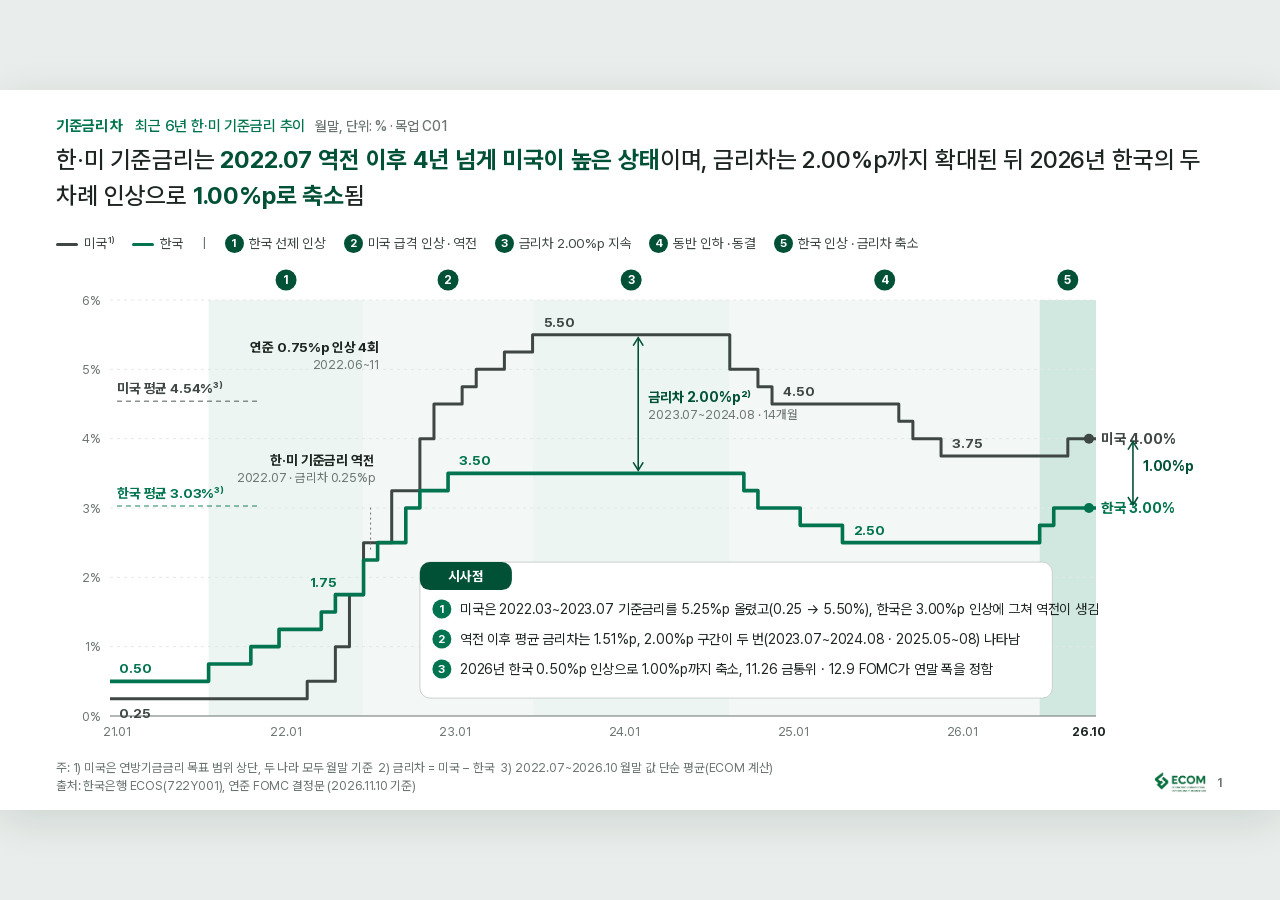
==== gallery/mockups.html @ bc421842 "feat: 목업 4판 264종 · 새 부품 14종 + 계열 부품 · 글 짜임 → 계열 표 - 새 부품 14종(l_*.js): 지도(Natural Earth 공개 자료 l_geo) " ====
<!doctype html>
<html lang="ko">
<head>
<meta charset="utf-8">
<meta name="viewport" content="width=device-width, initial-scale=1">
<title>ECOM 목업 264종 (4판)</title>
<style>
@font-face{font-family:'Pretendard';font-weight:100 900;font-display:block;src:url([data-uri]) format('woff2')}
/* ECOM 발표 엔진 3판 — 꼬리표 · 헤드메시지 2줄 · 꽉 찬 본문 · 왼쪽 아래 각주 · 오른쪽 아래 로고
   색 = ECOM CI(Kick-off 부록 18쪽) 초록 #00744F · 짙은 초록 #005136 + 회색 단계. 장 크기 1280×720 고정, 창에 맞춰 늘림 */
:root{
  color-scheme:light;
  --g:#00744F; --gdk:#005136; --g65:#4D9E83; --g40:#99C7B9; --g18:#D1E8E0; --g08:#ECF5F1; --gon:#8FD9B6;
  --cmp:#3E4743; --gray:#C9D1CD; --light:#E1E6E3; --grid:#E3E8E5; --axis:#9AA3A0; --mute:#6B7570; --ink:#1D2521; --sub:#3E4743;
  --paper:#F5F7F6; --well:#EEF3F0; --line:#DDE3E0; --warn:#B4461E;
  --font:'Pretendard','Noto Sans KR','Malgun Gothic','Apple SD Gothic Neo',system-ui,sans-serif;
}
*{box-sizing:border-box}
html,body{margin:0;height:100%;background:#E9EDEB;font-family:var(--font);color:var(--ink);-webkit-font-smoothing:antialiased;word-break:keep-all;overflow-wrap:anywhere}
body{overflow:hidden}
#stage{position:fixed;inset:0;display:flex;align-items:center;justify-content:center;outline:none}
#deck{position:relative;width:1280px;height:720px;transform-origin:50% 50%;flex:0 0 auto;overflow:hidden;background:#fff;box-shadow:0 10px 40px rgba(0,40,25,.12)}
.sl{position:absolute;left:0;top:0;width:1280px;height:720px;background:#fff;color:var(--ink);font-family:var(--font);overflow:hidden;line-height:1.4;letter-spacing:-.01em;display:none}
.sl.on{display:block}
.sl svg text{font-family:var(--font)}
.sl svg{overflow:visible}
/* 머리 */
.sl .tag{position:absolute;left:56px;top:26px;right:330px;font-size:15px;font-weight:700;color:var(--g);white-space:nowrap;overflow:hidden;text-overflow:ellipsis}
.sl .tag span{font-weight:500;margin-left:12px}
.sl .tag em{font-style:normal;font-weight:500;color:var(--mute);margin-left:10px;font-size:14px}
.sl .hm{position:absolute;left:56px;right:70px;top:52px;font-size:24px;line-height:1.48;font-weight:500;color:var(--ink)}
.sl .hm b{font-weight:700;color:var(--gdk)}
.sl .bd{position:absolute;left:56px;right:56px;top:144px;bottom:64px}
.sl .bd>svg.cv{position:absolute;left:0;top:0}
/* 하단 */
.sl .fn{position:absolute;left:56px;bottom:14px;font-size:12.5px;line-height:1.5;color:var(--mute);max-width:980px}
.sl .lg{position:absolute;right:56px;bottom:16px;display:flex;align-items:center;gap:10px;font-size:13px;color:var(--mute);font-weight:600;font-variant-numeric:tabular-nums}
.sl .lg img{height:22px;display:block}
.sl .lk{position:absolute;right:56px;top:22px;display:flex;gap:6px;z-index:3}
.sl .lk a,.sl .back{font-size:13px;font-weight:700;border:1px solid #C9D2CD;border-radius:999px;padding:3px 12px;color:var(--sub);background:#fff;text-decoration:none;cursor:pointer;white-space:nowrap}
.sl .lk a:hover,.sl .back:hover{border-color:var(--g);color:var(--gdk)}
.sl .back{position:absolute;right:0;bottom:0;z-index:3}
/* 범례 · 공통 글 */
.leg{display:flex;flex-wrap:wrap;gap:4px 18px;font-size:13.5px;color:var(--sub);align-items:center}
.leg .ln{display:inline-block;width:22px;height:3px;border-radius:2px;vertical-align:middle;margin-right:6px}
.leg .bx{display:inline-block;width:13px;height:11px;border-radius:2px;vertical-align:middle;margin-right:6px}
.ph{display:inline-flex;align-items:center;gap:5px;white-space:nowrap}
.ph i{font-style:normal;width:19px;height:19px;border-radius:50%;background:var(--gdk);color:#fff;font-size:11.5px;font-weight:700;display:inline-flex;align-items:center;justify-content:center}
.num{font-variant-numeric:tabular-nums}
/* 카드 · 칸 */
.card{position:absolute;border:1px solid var(--line);border-radius:14px;background:#fff}
.card.now{border:2px solid var(--g);background:var(--g08)}
.chip2{display:inline-block;font-size:13.5px;font-weight:700;border-radius:999px;padding:3px 11px;background:#EEF0F1;color:var(--sub);white-space:nowrap}
.chip2.up{background:var(--g08);color:var(--gdk)}
.chip2.dn{background:#F6EDE8;color:var(--warn)}
.chip2.dk{background:var(--cmp);color:#fff}
.chip2.g{background:var(--g);color:#fff}
.mt{font-size:12.5px;font-weight:700;background:var(--ink);color:#fff;border-radius:999px;padding:2px 10px;white-space:nowrap}
/* 국면 카드(timeline) */
.pc{position:absolute;border:1px solid var(--line);border-radius:12px;background:#fff;padding:13px 14px 12px;display:flex;flex-direction:column;gap:7px}
.pc.now{border:2px solid var(--g);background:var(--g08)}
.pc .h{display:flex;gap:8px;align-items:flex-start;font-size:15.5px;font-weight:700;line-height:1.35;min-height:42px}
.pc .h i{flex:0 0 auto;font-style:normal;width:22px;height:22px;border-radius:50%;background:var(--gdk);color:#fff;font-size:12px;display:inline-flex;align-items:center;justify-content:center;margin-top:1px}
.pc .d{font-size:13px;color:var(--mute);font-variant-numeric:tabular-nums}
.pc .d b{color:var(--ink)}
.pc .rt{font-size:14px;line-height:1.6;font-variant-numeric:tabular-nums}
.pc .rt span{display:inline-block;width:32px;color:var(--mute);font-size:13px}
.pc .bg{font-size:13px;line-height:1.5;color:var(--sub);margin-top:auto;border-top:1px solid var(--grid);padding-top:7px}
.pc .nb{position:absolute;right:12px;top:-12px;background:var(--g);color:#fff;font-size:12px;font-weight:700;border-radius:999px;padding:2px 10px}
/* 4분면(quadrant) */
.qc{position:absolute;border:1px solid var(--line);border-radius:14px;background:#fff;padding:20px 26px;display:flex;flex-direction:column;gap:6px}
.qc.tl{align-items:flex-start;justify-content:flex-start}
.qc.tr{align-items:flex-end;justify-content:flex-start;text-align:right}
.qc.bl{align-items:flex-start;justify-content:flex-end}
.qc.br{align-items:flex-end;justify-content:flex-end;text-align:right}
.qc .vr{display:flex;align-items:center;gap:12px}
.qc.tr .vr,.qc.br .vr{flex-direction:row-reverse}
.qc .v{font-size:54px;font-weight:700;letter-spacing:-.03em;line-height:1;font-variant-numeric:tabular-nums}
.qc .v small{font-size:22px;font-weight:600;margin-left:3px}
.qc .r{font-size:15px;color:var(--sub);font-variant-numeric:tabular-nums}
.qc .x{font-size:14px;font-weight:700;color:var(--mute)}
.qc.min{background:var(--g08);border:2px solid var(--g)}
.qc.min .v{color:var(--gdk)}
.qc.spot{border:2.5px solid var(--gdk)}
.qax{position:absolute;font-size:15px;font-weight:700;color:var(--sub);line-height:1.35}
.qax small{display:block;font-size:13px;font-weight:500;color:var(--mute)}
/* 말풍선 */
.hov{position:absolute;border-radius:12px;background:var(--gdk);color:#fff;display:flex;flex-direction:column;justify-content:center;padding:0 22px;box-shadow:0 8px 20px rgba(0,81,54,.18);z-index:2}
.hov b{font-size:20px;font-weight:700;letter-spacing:-.01em}
.hov span{font-size:13.5px;color:rgba(255,255,255,.86)}
.hov.bob{animation:ecbob 2.8s ease-in-out infinite}
@keyframes ecbob{0%,100%{transform:translateY(0)}50%{transform:translateY(-5px)}}
/* 식(term) */
.eq{position:absolute;left:0;top:0;display:flex;align-items:center;gap:8px;font-size:18px;font-weight:700;white-space:nowrap}
.eq .tok{border-radius:8px;padding:6px 12px;background:var(--paper);color:var(--ink)}
.eq .tok.g{background:var(--g08);color:var(--gdk)}
.eq .tok.r{background:var(--g);color:#fff}
.eq .op{color:var(--mute);font-weight:600}
/* 표 */
.t3{width:100%;border-collapse:collapse;font-size:15px;line-height:1.45;font-variant-numeric:tabular-nums}
.t3 th{background:var(--well);color:var(--sub);font-size:14px;font-weight:700;padding:9px 12px;text-align:right;border-bottom:1px solid #C9D2CD;white-space:nowrap}
.t3 th:first-child,.t3 td:first-child{text-align:left}
.t3 td{padding:11px 12px;border-bottom:1px solid var(--line);text-align:right;vertical-align:middle}
.t3 tr.hi td{background:var(--g08)}
.t3 td.hc,.t3 th.hc{background:rgba(0,116,79,.07)}
.t3 td.k{font-weight:700;color:var(--gdk)}
.t3 td .chip2{margin-left:6px}
.t3 .tx{text-align:left;font-size:13.5px;color:var(--sub)}
/* 큰 숫자 띠(kpi) */
.kb{position:absolute;left:0;right:0;top:0;display:grid;gap:14px}
.kb .kc{border-top:3px solid var(--g40);padding:10px 2px 0}
.kb .kc.hero{border-top-color:var(--g)}
.kb .l{font-size:15px;font-weight:700;color:var(--sub)}
.kb .l span{font-weight:500;color:var(--mute);font-size:13.5px;margin-left:6px}
.kb .v{font-size:44px;font-weight:700;letter-spacing:-.03em;line-height:1.12;margin-top:4px;font-variant-numeric:tabular-nums;white-space:nowrap}
.kb .kc.hero .v{color:var(--gdk)}
.kb .v small{font-size:20px;font-weight:600;margin-left:3px;color:var(--sub)}
.kb .c{margin-top:6px;display:flex;gap:8px;align-items:center;font-size:13px;color:var(--mute);flex-wrap:wrap}
/* 표지 */
.sl.cv-a{background:#fff}
.sl.cv-a .lgc{position:absolute;left:72px;top:56px;height:42px}
.sl.cv-a .no{position:absolute;right:72px;top:66px;font-size:16px;font-weight:600;color:var(--sub);letter-spacing:.04em;font-variant-numeric:tabular-nums}
.sl.cv-a .kick{position:absolute;left:74px;top:150px;font-size:17px;font-weight:600;letter-spacing:.14em;color:var(--g)}
.sl.cv-a .ttl{position:absolute;left:70px;top:180px;right:72px;font-size:84px;font-weight:600;letter-spacing:-.04em;line-height:1.1}
.sl.cv-a .sub{position:absolute;left:74px;top:290px;right:72px;font-size:24px;color:var(--sub)}
.sl.cv-a .cpy,.sl.cv-b .cpy,.sl.cv-d .cpy,.sl.cv-e .cpy{position:absolute;left:72px;bottom:26px;font-size:12.5px;color:var(--mute)}
.sl.cv-b{background:#fff}
.sl.cv-b .tiles{position:absolute;right:64px;top:64px;width:600px;height:420px;display:grid;grid-template-columns:repeat(5,1fr);grid-template-rows:repeat(4,1fr);gap:12px}
.sl.cv-b .tiles i{font-style:normal;border-radius:6px;display:flex;align-items:center;justify-content:center;font-size:40px;font-weight:600;color:var(--g)}
.sl.cv-b .tiles i.l{background:var(--g18)}
.sl.cv-b .tiles i.o{border:2px solid var(--g40)}
.sl.cv-b .tiles i.d{background:var(--cmp);color:#fff}
.sl.cv-b .tiles i.k{background:var(--gdk);grid-column:span 2;grid-row:span 2}
.sl.cv-b .tiles i.k img{height:70px}
.sl.cv-b .tt{position:absolute;left:72px;bottom:150px;font-size:56px;font-weight:600;letter-spacing:-.035em;max-width:560px;line-height:1.15}
.sl.cv-b .st{position:absolute;left:74px;bottom:104px;font-size:22px;color:var(--sub);max-width:560px}
.sl.cv-b .dt{position:absolute;left:74px;bottom:62px;font-size:17px;color:var(--mute)}
.sl.cv-c{background:var(--gdk);color:#fff}
.sl.cv-c .arc{position:absolute;right:-180px;top:-120px;width:760px;height:760px;border-radius:50%;border:90px solid rgba(255,255,255,.045)}
.sl.cv-c .lgw{position:absolute;left:72px;top:60px;height:44px}
.sl.cv-c .kick{position:absolute;left:72px;top:250px;font-size:18px;font-weight:600;letter-spacing:.16em;color:var(--gon)}
.sl.cv-c .ttl{position:absolute;left:72px;top:288px;right:72px;font-size:76px;font-weight:600;letter-spacing:-.035em;line-height:1.14}
.sl.cv-c .ttl b{font-weight:600;color:var(--gon)}
.sl.cv-c .sub{position:absolute;left:72px;top:482px;right:72px;font-size:25px;color:rgba(255,255,255,.82)}
.sl.cv-c .dt{position:absolute;left:72px;top:540px;font-size:18px;color:rgba(255,255,255,.75)}
.sl.cv-c .cpy{position:absolute;left:72px;bottom:34px;font-size:13px;color:rgba(255,255,255,.7)}
.sl.cv-d{background:var(--paper)}
.sl.cv-d .lgc{position:absolute;left:72px;top:56px;height:40px}
.sl.cv-d .no{position:absolute;right:72px;top:64px;font-size:16px;font-weight:600;color:var(--sub)}
.sl.cv-d .big{position:absolute;left:58px;top:118px;font-size:270px;font-weight:700;letter-spacing:-.06em;color:var(--g);line-height:1;font-variant-numeric:tabular-nums;white-space:nowrap}
.sl.cv-d .big small{font-size:110px;margin-left:10px;letter-spacing:-.02em}
.sl.cv-d .ttl{position:absolute;left:72px;top:470px;right:72px;font-size:54px;font-weight:600;letter-spacing:-.03em}
.sl.cv-d .sub{position:absolute;left:74px;top:548px;right:72px;font-size:22px;color:var(--sub)}
.sl.cv-e{background:#fff}
.sl.cv-e .lgc{position:absolute;left:72px;top:60px;height:44px}
.sl.cv-e .kick{position:absolute;left:72px;top:250px;font-size:18px;font-weight:600;letter-spacing:.16em;color:var(--g)}
.sl.cv-e .ttl{position:absolute;left:72px;top:288px;right:72px;font-size:76px;font-weight:600;letter-spacing:-.035em;line-height:1.14}
.sl.cv-e .ttl b{font-weight:600;color:var(--g)}
.sl.cv-e .sub{position:absolute;left:72px;top:482px;right:72px;font-size:25px;color:var(--sub)}
.sl.cv-e .dt{position:absolute;left:72px;top:540px;font-size:18px;color:var(--mute)}
.sl.cv-e .bar{position:absolute;left:0;right:0;bottom:0;height:14px;background:var(--gdk)}
/* 간지 */
.sl.pt{background:var(--gdk);color:#fff}
.sl.pt .no{position:absolute;left:72px;top:250px;font-size:20px;font-weight:600;letter-spacing:.16em;color:var(--gon)}
.sl.pt .nm{position:absolute;left:72px;top:286px;right:72px;font-size:92px;font-weight:600;letter-spacing:-.04em;line-height:1.08}
.sl.pt .ds{position:absolute;left:72px;top:420px;right:72px;font-size:24px;color:rgba(255,255,255,.78);line-height:1.5}
.sl.pt .lgw{position:absolute;right:56px;bottom:22px;height:24px}
.sl.pt .pg{position:absolute;left:72px;right:72px;bottom:90px;display:flex;gap:14px;font-size:15px;color:rgba(255,255,255,.5);font-weight:600}
.sl.pt .pg div{flex:1;border-top:3px solid rgba(255,255,255,.2);padding-top:10px}
.sl.pt .pg div.on{border-color:var(--gon);color:#fff}
/* 장 넘김 */
.wipe3{position:absolute;inset:0;background:var(--gdk);transform:scaleX(0);transform-origin:0 50%;z-index:20;pointer-events:none}
.lwipe3{position:absolute;top:0;bottom:0;width:4px;background:var(--g);z-index:20;pointer-events:none;box-shadow:0 0 0 6px rgba(0,116,79,.12)}
.fly3{position:absolute;z-index:21;font-weight:700;white-space:nowrap;pointer-events:none;font-family:var(--font);letter-spacing:-.02em}
/* 개요 · 발표자 · 알림 */
#ov{position:fixed;inset:0;background:rgba(233,237,235,.97);z-index:50;overflow:auto;display:none;padding:28px}
#ov.on{display:grid;grid-template-columns:repeat(auto-fill,minmax(240px,1fr));gap:16px;align-content:start}
#ov .it{cursor:pointer;font-size:13px;color:var(--sub);font-weight:600}
#ov .th{position:relative;width:100%;aspect-ratio:16/9;overflow:hidden;border-radius:6px;background:#fff;border:1px solid var(--line)}
#ov .th .sl{display:block;transform-origin:0 0}
#ov .it.cur .th{outline:3px solid var(--g)}
#toast{position:fixed;left:50%;bottom:24px;transform:translateX(-50%);background:var(--ink);color:#fff;font-size:14px;padding:8px 16px;border-radius:999px;opacity:0;transition:opacity .2s;z-index:60;pointer-events:none}
#toast.on{opacity:.92}
body.pres{overflow:auto;background:#1D2521;color:#fff}
#pres{display:none;padding:18px;gap:18px;grid-template-columns:minmax(0,1.6fr) minmax(0,1fr);min-height:100vh}
body.pres #pres{display:grid}
body.pres #stage{display:none}
#pres .box{position:relative;width:100%;aspect-ratio:16/9;overflow:hidden;background:#fff;border-radius:6px}
#pres .box .sl{display:block;transform-origin:0 0}
#pres .meta{font-size:15px;color:#C9D1CD;display:flex;gap:16px;align-items:center;margin:10px 0}
#pres .meta b{color:#fff;font-size:28px;font-variant-numeric:tabular-nums}
#pres .note{font-size:20px;line-height:1.6;white-space:pre-wrap;color:#fff}
#pres button{font:inherit;font-size:15px;font-weight:700;background:#fff;color:var(--ink);border:0;border-radius:8px;padding:8px 16px;cursor:pointer}
#ecom-check{display:none}
@media print{body{overflow:visible;background:#fff}#stage{position:static;display:block}#deck{transform:none!important;box-shadow:none;width:1280px;height:auto;overflow:visible}.sl{display:block;position:relative;page-break-after:always}}
@media (prefers-reduced-motion:reduce){.hov.bob{animation:none}}

</style>
</head>
<body>
<script type="application/json" id="deck-data">{"schema": 3, "meta": {"session": "MOCK4", "title": "ECOM 목업 264", "date": "2026.11.13", "cover": "A", "combo": "A"}, "facts": {"ca_2026_09": {"series": "ecos:301Y013:000000:M", "period": "2026.09", "value": 614.575, "unit": "억 달러", "source": "한국은행 ECOS 301Y013"}, "serv_2026_09": {"series": "ecos:301Y013:200000:M", "period": "2026.09", "value": -33.545, "unit": "억 달러", "source": "한국은행 ECOS 301Y013"}, "serv_2026_05": {"series": "ecos:301Y013:200000:M", "period": "2026.05", "value": -10.934, "unit": "억 달러", "source": "한국은행 ECOS 301Y013"}, "goods_2026_09": {"series": "ecos:301Y013:100000:M", "period": "2026.09", "value": 627.5, "unit": "억 달러", "source": "한국은행 ECOS 301Y013"}, "fx_2026_06": {"series": "fred:DEXKOUS:M:avg", "period": "2026.06", "value": 1529.4619, "unit": "원", "source": "연준 세인트루이스 FRED DEXKOUS"}, "fx_2026_10": {"series": "fred:DEXKOUS:M:avg", "period": "2026.10", "value": 1337.3605, "unit": "원", "source": "연준 세인트루이스 FRED DEXKOUS"}, "goods_2025_09": {"series": "ecos:301Y013:100000:M", "period": "2025.09", "value": 154.268, "unit": "억 달러", "source": "한국은행 ECOS 301Y013"}, "fx_2025_10": {"series": "fred:DEXKOUS:M:avg", "period": "2025.10", "value": 1423.0795, "unit": "원", "source": "연준 세인트루이스 FRED DEXKOUS"}, "payems_2026_03": {"series": "fred:PAYEMS:M:diff", "period": "2026.03", "value": 214.0, "unit": "천 명", "source": "연준 세인트루이스 FRED PAYEMS"}, "payems_2026_10": {"series": "fred:PAYEMS:M:diff", "period": "2026.10", "value": 165.0, "unit": "천 명", "source": "연준 세인트루이스 FRED PAYEMS"}, "indpro_2026_09": {"series": "fred:INDPRO:M", "period": "2026.09", "value": 103.9506, "unit": "지수", "source": "연준 세인트루이스 FRED INDPRO"}, "ca_2026_01": {"series": "ecos:301Y013:000000:M", "period": "2026.01", "value": 132.591, "unit": "억 달러", "source": "한국은행 ECOS 301Y013"}, "sinc_2026_01": {"series": "ecos:301Y013:400000:M", "period": "2026.01", "value": -8.276, "unit": "억 달러", "source": "한국은행 ECOS 301Y013"}, "sinc_2026_09": {"series": "ecos:301Y013:400000:M", "period": "2026.09", "value": -5.853, "unit": "억 달러", "source": "한국은행 ECOS 301Y013"}, "krrate_2026_10": {"series": "ecos:722Y001:0101000:M", "period": "2026.10", "value": 3.0, "unit": "%", "source": "한국은행 ECOS 722Y001"}, "fedfunds_2026_10": {"series": "fred:FEDFUNDS:M", "period": "2026.10", "value": 3.88, "unit": "%", "source": "연준 세인트루이스 FRED FEDFUNDS"}, "ca_2025_09": {"series": "ecos:301Y013:000000:M", "period": "2025.09", "value": 142.203, "unit": "억 달러", "source": "한국은행 ECOS 301Y013"}, "sinc_2026_03": {"series": "ecos:301Y013:400000:M", "period": "2026.03", "value": -0.343, "unit": "억 달러", "source": "한국은행 ECOS 301Y013"}, "fedfunds_2025_11": {"series": "fred:FEDFUNDS:M", "period": "2025.11", "value": 3.88, "unit": "%", "source": "연준 세인트루이스 FRED FEDFUNDS"}, "goods_blk3_2026_3": {"series": "ecos:301Y013:100000:M", "period": "2026.07~2026.09", "value": 1499.922, "unit": "억 달러", "source": "한국은행 ECOS 301Y013 · 합산"}, "goods_blk3_2025_4": {"series": "ecos:301Y013:100000:M", "period": "2025.10~2025.12", "value": 425.818, "unit": "억 달러", "source": "한국은행 ECOS 301Y013 · 합산"}, "goods_blk6_2021_1": {"series": "ecos:301Y013:100000:M", "period": "2021.01~2021.06", "value": 417.859, "unit": "억 달러", "source": "한국은행 ECOS 301Y013 · 합산"}, "ca_year_2022_None": {"series": "ecos:301Y013:000000:M", "period": "2022년", "value": 232.384, "unit": "억 달러", "source": "한국은행 ECOS 301Y013 · 합산"}, "ca_br_ytd_2023_9": {"series": "ecos:301Y013:000000:M", "period": "2023년 1~9월", "value": 84.237, "unit": "억 달러", "source": "한국은행 ECOS 301Y013 · 합산"}, "ca_br_ytd_2022_9": {"series": "ecos:301Y013:000000:M", "period": "2022년 1~9월", "value": 227.433, "unit": "억 달러", "source": "한국은행 ECOS 301Y013 · 합산"}, "ca_br_year_2023_None": {"series": "ecos:301Y013:000000:M", "period": "2023년", "value": 325.302, "unit": "억 달러", "source": "한국은행 ECOS 301Y013 · 합산"}, "ca_br_year_2022_None": {"series": "ecos:301Y013:000000:M", "period": "2022년", "value": 232.384, "unit": "억 달러", "source": "한국은행 ECOS 301Y013 · 합산"}, "uscpi_2026_09": {"series": "fred:CPIAUCSL:M:yoy", "period": "2026.09", "value": 3.7173, "unit": "%", "source": "연준 세인트루이스 FRED CPIAUCSL"}, "pinc_2026_09": {"series": "ecos:301Y013:300000:M", "period": "2026.09", "value": 26.473, "unit": "억 달러", "source": "한국은행 ECOS 301Y013"}, "payems_donut_1": {"series": "fred:PAYEMS:M:diff", "period": "", "value": 75.0, "unit": "천 명", "source": "연준 세인트루이스 FRED PAYEMS · 합산"}, "ca_donut_2": {"series": "ecos:301Y013:000000:M", "period": "", "value": 94.3, "unit": "억 달러", "source": "한국은행 ECOS 301Y013 · 합산"}, "krcpi_2026_10": {"series": "ecos:901Y009:0:M:yoy", "period": "2026.10", "value": 2.8189, "unit": "%", "source": "통계청 · ECOS 901Y009"}, "ca_drv_ytd_2026_9": {"series": "ecos:301Y013:000000:M", "period": "2026년 1~9월", "value": 3406.588, "unit": "억 달러", "source": "한국은행 ECOS 301Y013 · 합산"}, "goods_circ_ytd_2026": {"series": "ecos:301Y013:100000:M", "period": "2026.01~2026.09", "value": 3438.413, "unit": "억 달러", "source": "한국은행 ECOS 301Y013 · 합산"}, "ca_circ_ytd_2026": {"series": "ecos:301Y013:000000:M", "period": "2026.01~2026.09", "value": 3406.588, "unit": "억 달러", "source": "한국은행 ECOS 301Y013 · 합산"}, "ca_circ_year_2025": {"series": "ecos:301Y013:000000:M", "period": "2025", "value": 1230.538, "unit": "억 달러", "source": "한국은행 ECOS 301Y013 · 합산"}, "최고": "미국", "최저": ["2023.05", -1.73], "끝": 0.28, "국면": [["긴축", "2022.02", "2023.08"], ["완화", "2024.08", "2026.01"]], "위": 1, "전체": 109, "정점": ["2022.09", 5.640449848468254], "올해": [7.72, 3.62, 3.04, 2.77, 2.94, 3.14, 2.89, 2.79, 2.95, 2.99], "범위안": 9, "아래": 0, "첫해": ["1913", 12.0], "배수": 23.491666666666664, "기준": ["2026-10-10", "2026-11-10"], "속도": -0.16654999999999998, "예상소진": "2024.07", "실제바닥": "2025.10", "구리": 238.2, "철광석": 110.4, "밀": 149.4, "WTI 유가": 162.7, "최대증가": ["2021.02", 26.777599917381], "최저증가": ["2023.04", -4.657299961380734], "깊은낙폭": [["2002.10", -77.93238548355788], ["2009.03", -74.87154905697003], ["2022.12", -36.395278450363186]], "시차": 18, "상관": -0.4460887219381802, "M2정점": "2021.02", "물가정점": ["2022.06", 8.979361103105798], "교차": [["골든 크로스", "2023-08-24"], ["데드 크로스", "2023-12-27"], ["골든 크로스", "2024-04-01"], ["데드 크로스", "2024-09-09"], ["골든 크로스", "2026-03-09"]], "고점": ["2021.12", 15645.0], "저점": ["2022.12", 10466.0], "하락": -33.103227868328545, "상승": 143.32123065163387, "수입": 5.4, "지출": 7.4, "적자": 1.99, "2021": [2.33, 2.5, 2.81, 2.86, 2.99, 3.06, 3.14, 3.16, 3.17, 3.29, 3.39, 3.31], "2022": [3.31, 3.52, 4.22, 4.11, 4.44, 4.93, 4.56, 3.98, 3.7, 3.82, 3.68, 3.21], "2023": [3.34, 3.39, 3.42, 3.6, 3.55, 3.57, 3.6, 3.84, 3.84, 3.61, 3.32, 3.13], "2024": [3.08, 3.21, 3.43, 3.61, 3.6, 3.45, 3.48, 3.39, 3.21, 3.14, 3.05, 3.02], "2025": [3.08, 3.12, 3.1, 3.17, 3.15, 3.15, 3.12, 3.13, 3.17, 3.06, 3.05, 2.89], "2026": [2.81, 2.91, 3.64, 4.1, 4.48, 4.05, 3.93, 4.06, 4.35, 4.31, null, null], "범위12개월": [6.1675, 8.637599999999999], "기간": "2019~2026", "역전구간": [["2000.02", "2000.12", 11], ["2006.06", "2007.03", 10], ["2022.07", "2024.08", 26]], "최대역전": ["2023.07", -0.93], "역전달수": 92, "최장": ["2022.12", "2026.09"], "점": [["24.4Q", 2.4, 2.7, "성장 위 · 물가 위"], ["25.1Q", 0.1, 2.7, "성장 아래 · 물가 위"], ["25.2Q", 4.0, 2.5, "성장 위 · 물가 위"], ["25.3Q", 3.9, 2.9, "성장 위 · 물가 위"], ["25.4Q", 0.2, 2.7, "성장 아래 · 물가 위"], ["26.1Q", 2.5, 2.7, "성장 위 · 물가 위"], ["26.2Q", 2.2, 3.8, "성장 위 · 물가 위"], ["26.3Q", 3.4, 3.5, "성장 위 · 물가 위"]], "기울기": -0.013026197894581596, "한국": [72.4, 100.0, 0.0, 90.7, 84.7], "추세대비": -0.37609851957006724, "평균": 17.80252336448597, "표준편차": 9.401621729277345, "지금": [4.3, 4.38, 4.56, 4.73, 4.74, 4.81, 4.89, 4.98, 5.39, 5.35], "백분위": 95.6386292834891, "유가최고": ["2022.06", 114.8], "달러최고": ["2025.01", 128.8], "처음차": 6.4399999999999995, "끝차": 1.4000000000000004, "양수달수": 40, "A": [1, 1, 1, 1, 0], "B": [1, 0, 0, 0, 1], "rows": [{"name": "일본 LNG", "value": 136.2, "prev": 2}, {"name": "유럽 가스", "value": 131.7, "prev": 7}, {"name": "브렌트유", "value": 67.9, "prev": 8}, {"name": "밀", "value": 59.1, "prev": 9}, {"name": "WTI 원유", "value": 52.1, "prev": 5}, {"name": "구리", "value": 44.8, "prev": 1}, {"name": "미국 휘발유", "value": 37.6, "prev": 4}, {"name": "나스닥", "value": 19.6, "prev": 3}, {"name": "S&P 500", "value": 16.5, "prev": 6}, {"name": "생산자물가", "value": 12.8, "prev": 11}], "items": [{"name": "A사", "per": 28, "growth": 22}, {"name": "B사", "per": 17, "growth": 9}, {"name": "C사", "per": 35, "growth": 38}, {"name": "D사", "per": 12, "growth": 4}, {"name": "E사", "per": 22, "growth": 25}, {"name": "F사", "per": 46, "growth": 30}, {"name": "G사", "per": 15, "growth": 18}, {"name": "H사", "per": 30, "growth": 14}], "from": "2021-09", "to": "2026-09", "groups": [{"name": "소비자물가", "vals": [2.4, 3.0, 3.7]}, {"name": "근원 소비자물가", "vals": [3.3, 3.0, 2.6]}, {"name": "근원 PCE", "vals": [2.8, 2.8, 3.1]}, {"name": "생산자물가", "vals": [-2.4, 3.7, 12.8]}], "avg": 5.55, "cols": [[1, 10, 0], [5, 2, 8], [10, 1, 9]], "top3": 74.5, "asof": "2026-09", "per": 4, "verdict": ["상회", "부합", "상회", "하회"], "points": [{"label": "25.11", "value": 85.7}, {"label": "25.12", "value": -9.3}, {"label": "26.01", "value": 198.7}, {"label": "26.02", "value": -217.3}, {"label": "26.03", "value": 218.3}, {"label": "26.04", "value": 75.3}, {"label": "26.05", "value": -5.7}, {"label": "26.06", "value": -110.7}, {"label": "26.07", "value": -90.7}, {"label": "26.08", "value": 158.0}, {"label": "26.09", "value": -9.0}, {"label": "26.10", "value": 86.3}], "up": 6, "down": 6, "mean": 31.6, "cards": [{"name": "미국 소비자물가", "sub": "전년동월비", "value": 3.717, "dec": 2, "unit": "%", "delta": "1년 전보다 +0.78%p", "up": true, "trend": [2.426, 2.579, 2.72, 2.871, 2.991, 2.802, 2.382, 2.325, 2.377, 2.68, 2.743, 2.939, 3.023, 2.696, 2.653, 2.391, 2.434, 3.286, 3.779, 4.167, 3.463, 3.304, 3.353, 3.717], "from": "2024.09", "to": "2026.09"}, {"name": "한국 소비자물가", "sub": "전년동월비", "value": 2.819, "dec": 2, "unit": "%", "delta": "1년 전보다 +0.44%p", "up": true, "trend": [1.526, 1.934, 2.244, 2.021, 2.054, 2.079, 1.902, 2.17, 2.094, 1.667, 2.102, 2.38, 2.448, 2.315, 2.005, 1.999, 2.158, 2.569, 3.139, 3.164, 2.789, 3.091, 2.879, 2.819], "from": "2024.11", "to": "2026.10"}, {"name": "미국 실업률", "sub": "월간", "value": 4.1, "dec": 1, "unit": "%", "delta": "1년 전보다 −0.3%p", "up": false, "trend": [4.1, 4.2, 4.1, 4.0, 4.2, 4.2, 4.2, 4.3, 4.1, 4.3, 4.3, 4.4, 4.5, 4.4, 4.3, 4.4, 4.3, 4.3, 4.3, 4.2, 4.1, 4.1, 4.2, 4.1], "from": "2024.10", "to": "2026.10"}, {"name": "연방기금금리", "sub": "월평균", "value": 3.88, "dec": 2, "unit": "%", "delta": "1년 전보다 −0.21%p", "up": false, "trend": [4.64, 4.48, 4.33, 4.33, 4.33, 4.33, 4.33, 4.33, 4.33, 4.33, 4.22, 4.09, 3.88, 3.72, 3.64, 3.64, 3.64, 3.64, 3.63, 3.63, 3.63, 3.63, 3.75, 3.88], "from": "2024.11", "to": "2026.10"}, {"name": "미국 10년물 금리", "sub": "월평균", "value": 5.131, "dec": 2, "unit": "%", "delta": "1년 전보다 +1.07%p", "up": true, "trend": [4.356, 4.391, 4.629, 4.451, 4.28, 4.279, 4.424, 4.383, 4.392, 4.265, 4.12, 4.062, 4.094, 4.143, 4.213, 4.126, 4.246, 4.319, 4.484, 4.471, 4.599, 4.684, 4.989, 5.131], "from": "2024.11", "to": "2026.10"}, {"name": "원/달러 환율", "sub": "월평균", "value": 1337.361, "dec": 0, "unit": "원", "delta": "1년 전보다 −6.0%", "up": false, "trend": [1395.02, 1439.997, 1452.192, 1444.793, 1458.345, 1439.778, 1391.438, 1364.678, 1379.296, 1388.999, 1392.905, 1423.08, 1459.879, 1465.355, 1455.496, 1447.286, 1490.518, 1483.798, 1488.396, 1529.462, 1486.013, 1403.219, 1359.209, 1337.361], "from": "2024.11", "to": "2026.10"}], "date": "2022-11-10", "d5": -32.0, "fx": 1337.3605, "prev": "2026-06", "cur": {"4.00": 1, "3.75": 4, "3.50": 7, "3.25": 4, "3.00": 2, "2.75": 1}, "median": [3.75, 3.5], "cats": [{"name": "동결", "before": 62, "now": 38}, {"name": "0.25%p 인하", "before": 30, "now": 52}, {"name": "0.5%p 인하", "before": 5, "now": 9}, {"name": "인상", "before": 3, "now": 1}], "count": {"상회": 3, "부합": 2, "하회": 2}, "cpi": 2.8189, "pay": [165.0, 78.66666666666667], "spread": 1.2510000000000003, "wti": 47.06268460781098, "gas": 3.995, "ppi": 12.842391262869501, "ratio_total": 0.079, "d30": 0.6399999999999997, "d30_chg": 0.6399999999999997, "mort": 7.11, "hp": 2.0909884672754453, "jolts": 7523.0, "sent": 48.1, "sent_chg": -7.0, "interest_bn": 1328.827, "deficit_m": -1992473.22435242, "debt_gdp": 121.18773, "hp_decline": -27.420805165539964, "vix_max": 80.86, "walcl_x": 2.1558715030910367, "icsa_max": 665000.0, "fed_top": 0.25, "order": [["미 국채 2년물", "2022.02"], ["미 국채 10년물", "2022.03"], ["한국 기준금리", "2022.04"], ["미 정책금리", "2022.06"]], "gap_months": 7, "wheat": 59.141012789979186, "cu": 14473.05590909091, "m2": 5.709912773373316, "usd": 0.1524305064801501, "walcl": 6758867.0, "wresbal": 2960603.0, "rrp": 0.000152, "tga": 0.91437, "rate": 3.0, "k10": 4.454, "corr": ["상관 −0.12", "상관 +0.08", "상관 +0.78"], "vix": {"03.08": "19.1", "03.10": "24.8", "03.12": "26.5", "03.19": "24.1", "05.01": "16.1"}, "icsa": 6137000.0, "cpi_peak": 8.9794, "example": true, "nodes": [["나국", 480], ["다국", 360], ["라국", 250], ["마국", 190], ["바국", 120], ["사국", 60]], "edges": 13, "now": ["2026-11-11", 6.758867], "fed": {"up": "2022.03", "peak": ["2023.08", 5.33], "cut": "2024.09", "last": 3.88}, "fed_chg": 0.0, "mort_chg": 0.8900000000000006, "ok": [true, false, false, false], "core": 2.565840844021827, "revenue": 5.40332675896081, "outlay": 7.395799983313232, "deficit": 1.9924732243524201, "interest": 1.328827, "split": "항목 나눔은 예시", "peak": ["2022-04-13", 8.965487], "peak_date": "2022.04.13", "now_date": "2026.11.11", "res": 2.960603, "tga_peak": ["2020-07-29", 1.816687], "rrp_peak": ["2022-12-30", 2.553716], "res_peak": ["2021-12-08", 4.275806], "total": 121.0, "move": 0.8000000000000007, "dep": [12.0, 11.2], "mmf": [4.0, 4.8], "goods": "부품 1,000개", "money": "100만 달러", "days": {"추수감사절 휴장": 13, "다음 FOMC 결정": 26, "크리스마스 휴장": 42, "올해 마지막 거래일": 48}, "direct_tariff": 25, "via_tariff": 6, "parts_bn": 120, "final_bn": 150, "stages": [["원료 조달", 25, 20], ["소재 가공", 15, 12], ["부품 제조", 30, 18], ["조립", 8, 6], ["운송 · 통관", 5, 28]], "pairs": [[0, 1, 410], [0, 2, 260], [0, 3, 120], [0, 4, 80], [0, 5, 60], [1, 2, 190], [1, 3, 140], [1, 4, 70], [1, 5, 50], [2, 3, 110], [2, 4, 90], [2, 5, 40], [3, 4, 60], [3, 5, 30], [4, 5, 25]], "drop": 10, "수출국": ["미국", "카타르", "호주"], "수입 지역": ["일본", "한국", "중국", "유럽"], "흐름선": 6, "기준월": "2026.09", "미국": [100.0, 11.1, 89.1, 100.0, 100.0], "일본": [0.0, 75.9, 20.5, 79.2, 0.0], "독일": {"10년물 금리": 3.47, "1년 전보다": 0.776, "2021.01보다": 4.053, "6개월 전보다": 0.56, "월간 변동폭": 0.19}, "격차(%p)": 1.94, "거점 수": 8, "합계(만 톤)": 234, "상위2 비중(%)": 47.0, "하루 통항(척)": 90, "A급 비중(%)": 42.2, "나라": ["한국", "일본", "중국", "북한", "대만", "러시아"], "바다": ["동해", "황해", "동중국해", "오호츠크해"], "해협": ["대한해협", "대만해협"], "권역별 칸 수": {"수도권": 3, "충청": 4, "호남": 3, "영남": 5, "강원 · 제주": 2}, "순위": ["독일", "미국", "일본", "한국"], "G7": ["미국", "캐나다", "영국", "프랑스", "독일", "이탈리아", "일본"], "금리 있는 나라": {"미국": 4.99, "한국": 4.45, "일본": 3.05, "독일": 3.47}, "칸 수": 22, "구역별 칸 수": {"동부": 10, "중부": 6, "서부": 12, "동북": 3}, "시": 8, "사건 전 길목": ["말라카", "수에즈"], "사건 후 길목": ["말라카", "희망봉"], "항로 A": {"날수": 14, "거리(천 해리)": 10}, "항로 B": {"날수": 21, "거리(천 해리)": 14}, "low": ["2020.04", 16.5], "high": ["2022.06", 114.8], "last": ["2026.10", 102.1], "bok": {"up": "2021.08", "peak": ["2023.01", 3.5], "cut": "2024.10", "last": 3.0}, "phases": [["제로금리 유지", "2008.12~2015.12", "84개월 · 0.25%"], ["1차 인상", "2015.12~2018.12", "36개월 · 0.50→2.25%"], ["예방적 인하", "2019.08~2019.10", "3개월 · 2.25→2.00%"], ["코로나 인하 · 제로금리", "2020.03~2022.03", "24개월 · 1.25→0.25%"], ["2차 인상", "2022.03~2023.07", "16개월 · 0.50→5.25%"], ["고금리 동결", "2023.07~2024.09", "14개월 · 5.50%"], ["인하", "2024.09~2025.12", "15개월 · 5.00→4.00%"], ["저점 유지", "2025.12~2026.09", "9개월 · 3.75%"], ["인상 재개", "2026.09~", "2개월 · 4.00%"]], "policy_rate": 4.0, "eras": [["석유파동 · 고물가", 7.09, 27], ["고금리 · 물가 안정", 5.56, 22], ["장기 호황", 3.01, 8], ["버블 붕괴 · 금융위기", 2.57, 26], ["제로금리 · 저물가", 1.77, 0], ["팬데믹 · 재인플레", 3.9, 2]], "chairs": [["그린스펀", "0.8~6.4%"], ["버냉키", "0.0~5.2%"], ["옐런", "0.0~1.5%"], ["파월", "0.0~5.6%"]], "changes": [["2022.03", 0.25, 0.5], ["2022.05", 0.5, 1.0], ["2022.06", 1.0, 1.75], ["2022.07", 1.75, 2.5], ["2022.09", 2.5, 3.25], ["2022.11", 3.25, 4.0], ["2022.12", 4.0, 4.5], ["2023.02", 4.5, 4.75], ["2023.03", 4.75, 5.0], ["2023.05", 5.0, 5.25], ["2023.07", 5.25, 5.5], ["2024.09", 5.5, 5.0], ["2024.11", 5.0, 4.75], ["2024.12", 4.75, 4.5], ["2025.09", 4.5, 4.25], ["2025.10", 4.25, 4.0], ["2025.12", 4.0, 3.75]], "net": 3.5, "sign_quarter_debt": 120.70865, "latest_debt": 121.18773, "max": ["2023-03-13", 26.52], "물가": [["1980.03", 14.592274678111572], ["2022.06", 8.979361103105798]], "모기지": [["1981.10", 18.454], ["2023.10", 7.62]], "심리": [["1980.05", 51.7], ["2026.05", 44.8]], "부채": [["1982.10", 35.18156], ["2026.04", 121.18773]], "역전월": ["2000.07", "2006.08", "2019.05", "2022.11"], "이번": [107.8, 104.1, 105.9, 114.5, 103.9, 98.4, 100.0, 98.8, 100.4, 107.4, 106.0, 110.0, 113.4, 122.7, 127.9, 125.2, 123.8, 120.3, 126.8, 133.9, 137.4, 144.1, 147.8, 145.4, 150.7, 159.4, 163.7, 157.4, 160.4, 166.9, 172.8, 179.8, 178.3, 178.1, 162.5, 152.0, 169.9, 179.3, 189.4, 194.9, 202.2, 209.6, 209.8], "항목": ["금리 수준", "1년 상승", "5년 상승", "6개월 상승", "변동 폭"], "사례": [["2000.07", "2001.04", 9], ["2006.08", "2008.01", 17], ["2019.05", "2020.03", 10], ["2022.11", null, 47]], "a73": [6.2, 11.0, 9.2, 5.8, 6.5, 7.6, 11.2, 13.5, 10.4, 6.2, 3.2], "b21": [4.7, 8.0, 4.1, 3.0, 2.7, 3.3, null, null, null, null, null], "평균확장": 64.16666666666667, "평균침체": 10.153846153846153, "순환수": 13, "주체": 4, "원금(만원)": 10000, "연 금리(%)": 3.0, "이자소득세율(%)": 15.4, "세전 이자": 300.0, "세금": 16914.0, "세후 이자": 253.8, "항목 수": 6, "바뀐 항목": 3, "총 영업일": 15, "단계": 4, "표현 수": 5, "10년물": 5.13, "2년물": 4.74, "격차": 0.39, "음수 달": 22, "질문": 3, "결과": 4, "투자자 지분": "60% · 40%", "과세소득(예시)": 100000, "평균세율": 16.9, "한계세율": 22, "명목 10년물": 5.13, "실질(DFII10)": 2.78, "기대인플레(근사)": 2.35, "정점(조 달러)": 8.97, "정점일": "2022-04-13", "현재(조 달러)": 6.76, "변화율(%)": -24.6, "총액(만원)": 5000, "A 실수령": 3950, "B 실수령": 3850, "차이": -100, "markets": [{"name": "가 시장", "parts": [{"label": "A사", "value": 34}, {"label": "B사", "value": 27}, {"label": "C사", "value": 18}, {"label": "D사", "value": 9}, {"label": "그 밖", "value": 12}]}, {"name": "나 시장", "parts": [{"label": "A사", "value": 21}, {"label": "B사", "value": 33}, {"label": "C사", "value": 22}, {"label": "D사", "value": 14}, {"label": "그 밖", "value": 10}]}, {"name": "다 시장", "parts": [{"label": "A사", "value": 41}, {"label": "B사", "value": 15}, {"label": "C사", "value": 12}, {"label": "D사", "value": 20}, {"label": "그 밖", "value": 12}]}, {"name": "라 시장", "parts": [{"label": "A사", "value": 12}, {"label": "B사", "value": 18}, {"label": "C사", "value": 31}, {"label": "D사", "value": 25}, {"label": "그 밖", "value": 14}]}], "firms": ["A사", "B사", "C사", "D사"], "years": ["2021", "2022", "2023", "2024", "2025", "2026(9월까지)"], "panels": [{"name": "A사", "vals": [27.3, 33.2, 43.6, 57.9, 69.7]}, {"name": "B사", "vals": [19.4, 20.7, 22.2, 23.1, 24.6]}, {"name": "C사", "vals": [11.2, 15.2, 20.7, 29.0, 39.6]}, {"name": "D사", "vals": [30.8, 28.8, 26.8, 24.2, 21.1]}], "events": [{"at": "2017-09", "text": "해외 법인 설립"}, {"at": "2019-05", "text": "C사 합병"}, {"at": "2021-08", "text": "사업 분할 · 재상장"}, {"at": "2023-06", "text": "자사주 소각"}, {"at": "2025-03", "text": "D사 인수"}], "nasdaq_last": 579.3, "a_last": 648.8, "units": [{"name": "제품 가", "value": 38.0, "margin": 21.4}, {"name": "제품 나", "value": 26.5, "margin": 12.0}, {"name": "제품 다", "value": 17.2, "margin": 18.5}, {"name": "제품 라", "value": 12.8, "margin": 6.1}, {"name": "제품 마", "value": 9.4, "margin": -3.2}, {"name": "제품 바", "value": 7.1, "margin": 9.8}, {"name": "서비스", "value": 6.5, "margin": 31.0}, {"name": "기타", "value": 3.5, "margin": 2.0}], "customers": [{"name": "고객 가", "share": 31}, {"name": "고객 나", "share": 22}, {"name": "고객 다", "share": 14}, {"name": "고객 라", "share": 9}, {"name": "그 밖", "share": 24}], "top4": 76, "a_wins": 5, "over_50": ["정제", "소재"], "cross": 6, "steps": ["원료 채굴", "소재 가공", "부품 제조", "최종 조립", "소비 시장"], "tiers": ["광물4", "소재4", "부품2", "완제품1"], "total_days": 84, "stock_days": 83, "1단 갈래": {"물가 둔화": 50, "물가 정체": 30, "물가 재상승": 20}, "끝 갈래 수": 6, "확률 가중 평균(%)": 4.54, "가장 큰 끝 갈래": "연착륙", "기본": 55, "낙관": 25, "비관": 20, "10년물(%)": 5.131, "시나리오 끝값(%)": {"연착륙": 4.4, "재가속": 6.0, "침체": 3.4}, "가중 평균 끝값(%)": 4.55, "기대 수익(%)": {"채권 비중 확대": 3.75, "현금 유지": 3.5, "주식 비중 확대": 0.25}, "평균 최고 행동": "채권 비중 확대", "부채/GDP(%)": 121.2, "부채 기준 분기": "2026-04", "이자 부담(%GDP)": 6.22, "경계(%GDP)": 7.46, "지표": ["10년물 금리", "1년 전보다", "2021.01보다", "6개월 전보다", "월간 변동폭"], "침체 쪽 지표 수": 0, "가능성(예시)": {"연착륙": 70, "침체": 30}, "전": [3.98, 3.79, 3.61, 3.52, 3.53, 3.65, 3.83, 4.06, 4.61, 4.64], "후": [4.23, 4.32, 4.46, 4.74, 4.84, 4.93, 5.02, 5.13, 5.51, 5.47], "가장 크게 변한 칸": "동결", "기준 가격": 100, "행사가": 95, "프리미엄": 3, "최대 손실": -8, "손익분기": 103, "읽는 법": 3, "구간": "발언 −30분 ~ +30분(예시)", "주가 변화(%)": -1.22, "달러 변화(%)": 0.4, "매파": 3, "중립": 3, "비둘기": 3, "중간값": 0.5, "옮긴 위원": 4, "인물": 5, "조직": 3, "관계": 9, "바뀐 곳": 4, "문장": 3, "위원": 8, "회의": 6, "반대 · 기권": 10, "발언": 5, "한국 순위": 4, "점 수": 57, "범위(%)": [-1, 5], "정규화 기준": "4개국 최소=0, 최대=100", "가국 몫": [22, 42], "나국 몫": [30, 20], "총자산(조 달러)": 6.76, "지준": 2.96, "TGA": 0.91, "역레포": 0.0003, "합계": 100, "화석": 58, "창업주 변화(%p)": -6, "해외 기관 변화(%p)": 9, "역레포 최대 몫(%)": 29.9, "시점": "2022", "지준 몫 현재(%)": 43.8, "에너지 몫(%)": 22, "합계(조 원)": 490, "주식(조 원)": 216, "지출(조 달러)": 7.4, "이자": 1.28, "수입 대비 이자(%)": 23.7, "지출 대비 적자(%)": 26.9, "이득 주체": ["국내 생산 기업", "정부", "보호 업종 근로자"], "손해 주체": ["수입 기업", "소비자", "수출 기업"], "점수 합": -4, "인원": 12, "왼쪽 쪽": 6, "중앙값": 46.0, "찬성 합": 17, "반대 합": 16, "쟁점 수": 5, "총 의석": 150, "과반": 76, "정당 의석": {"가당": 62, "나당": 48, "다당": 22, "라당": 12, "무소속": 6}, "찬성 논거": 3, "반대 논거": 3, "ranks": {"S&P 500": [3, 6, 2, 2, 3, 5], "나스닥": [5, 7, 1, 1, 2, 4], "WTI 원유": [1, 1, 6, 5, 7, 1], "구리": [4, 5, 4, 4, 1, 3], "달러 지수": [6, 2, 5, 3, 5, 6], "밀": [2, 4, 7, 6, 6, 2], "철광석": [7, 3, 3, 7, 4, 7]}, "ret2026": {"S&P 500": 11.8, "나스닥": 15.6, "WTI 원유": 69.7, "구리": 22.7, "달러 지수": 1.0, "밀": 49.0, "철광석": -6.6}, "t08": ["2008-01-02", 0.922187], "t19": ["2019-12-25", 4.165591], "iron": 100.4409090909091, "ratio": 144.09523012173597, "변화": [5, 6, 9, -7, -15, -21, -24, -26, -26, -25], "침체": [["2001.04", "2001.11"], ["2008.01", "2009.06"], ["2020.03", "2020.04"]], "역전": [["2000.07", "2001.01"], ["2006.08", "2007.05"], ["2019.05", "2019.09"], ["2022.11", "2024.11"], ["2025.06", "2025.08"]], "앞선달": [9, 17, 10], "예상보다높음": 3, "평균아래응찰": 2, "국내": 75.0, "해외": 25.0, "명목": 5.13, "실질": 2.78, "기대물가": 2.35, "실질최저": ["2021.08", -1.07], "실질최고": ["2008.11", 2.89]}, "slides": [{"kind": "line", "chart": "rate6", "eyebrow": {"group": "기준금리 차", "topic": "최근 6년 한·미 기준금리 추이", "basis": "월말, 단위: % · 목업 C01"}, "head": "한·미 기준금리는 **2022.07 역전 이후 4년 넘게 미국이 높은 상태**이며, 금리차는 2.00%p까지 확대된 뒤 2026년 한국의 두 차례 인상으로 **1.00%p로 축소**됨", "labels": ["2021.01", "2021.02", "2021.03", "2021.04", "2021.05", "2021.06", "2021.07", "2021.08", "2021.09", "2021.10", "2021.11", "2021.12", "2022.01", "2022.02", "2022.03", "2022.04", "2022.05", "2022.06", "2022.07", "2022.08", "2022.09", "2022.10", "2022.11", "2022.12", "2023.01", "2023.02", "2023.03", "2023.04", "2023.05", "2023.06", "2023.07", "2023.08", "2023.09", "2023.10", "2023.11", "2023.12", "2024.01", "2024.02", "2024.03", "2024.04", "2024.05", "2024.06", "2024.07", "2024.08", "2024.09", "2024.10", "2024.11", "2024.12", "2025.01", "2025.02", "2025.03", "2025.04", "2025.05", "2025.06", "2025.07", "2025.08", "2025.09", "2025.10", "2025.11", "2025.12", "2026.01", "2026.02", "2026.03", "2026.04", "2026.05", "2026.06", "2026.07", "2026.08", "2026.09", "2026.10"], "series": [{"name": "미국¹⁾", "data": [0.25, 0.25, 0.25, 0.25, 0.25, 0.25, 0.25, 0.25, 0.25, 0.25, 0.25, 0.25, 0.25, 0.25, 0.5, 0.5, 1.0, 1.75, 2.5, 2.5, 3.25, 3.25, 4.0, 4.5, 4.5, 4.75, 5.0, 5.0, 5.25, 5.25, 5.5, 5.5, 5.5, 5.5, 5.5, 5.5, 5.5, 5.5, 5.5, 5.5, 5.5, 5.5, 5.5, 5.5, 5.0, 5.0, 4.75, 4.5, 4.5, 4.5, 4.5, 4.5, 4.5, 4.5, 4.5, 4.5, 4.25, 4.0, 4.0, 3.75, 3.75, 3.75, 3.75, 3.75, 3.75, 3.75, 3.75, 3.75, 4.0, 4.0], "color": "cmp", "end": "미국 4.00%"}, {"name": "한국", "data": [0.5, 0.5, 0.5, 0.5, 0.5, 0.5, 0.5, 0.75, 0.75, 0.75, 1.0, 1.0, 1.25, 1.25, 1.25, 1.5, 1.75, 1.75, 2.25, 2.5, 2.5, 3.0, 3.25, 3.25, 3.5, 3.5, 3.5, 3.5, 3.5, 3.5, 3.5, 3.5, 3.5, 3.5, 3.5, 3.5, 3.5, 3.5, 3.5, 3.5, 3.5, 3.5, 3.5, 3.5, 3.5, 3.25, 3.0, 3.0, 3.0, 2.75, 2.75, 2.75, 2.5, 2.5, 2.5, 2.5, 2.5, 2.5, 2.5, 2.5, 2.5, 2.5, 2.5, 2.5, 2.5, 2.5, 2.75, 3.0, 3.0, 3.0], "color": "main", "end": "한국 3.00%"}], "y": {"min": 0, "max": 6, "step": 1, "dec": 0, "suf": "%"}, "phases": [{"from": 7, "to": 17, "name": "한국 선제 인상"}, {"from": 18, "to": 29, "name": "미국 급격 인상 · 역전"}, {"from": 30, "to": 43, "name": "금리차 2.00%p 지속"}, {"from": 44, "to": 65, "name": "동반 인하 · 동결"}, {"from": 66, "to": 69, "name": "한국 인상 · 금리차 축소", "now": true}], "avg": [{"s": 0, "from": 18, "to": 69, "x0": 0, "x1": 10, "label": "미국 평균 {v}%³⁾"}, {"s": 1, "from": 18, "to": 69, "x0": 0, "x1": 10, "label": "한국 평균 {v}%³⁾"}], "values": [{"s": 0, "at": 0, "text": "0.25", "pos": "below", "dx": 2}, {"s": 0, "at": 30, "text": "5.50", "dx": 4}, {"s": 0, "at": 47, "text": "4.50", "dx": 4}, {"s": 0, "at": 59, "text": "3.75", "dx": 4}, {"s": 1, "at": 0, "text": "0.50", "dx": 2}, {"s": 1, "at": 16, "text": "1.75", "dx": -6, "anchor": "end"}, {"s": 1, "at": 24, "text": "3.50", "dx": 4}, {"s": 1, "at": 52, "text": "2.50", "dx": 4}], "events": [{"at": 18, "v": 3.62, "text": "한·미 기준금리 역전", "sub": "2022.07 · 금리차 0.25%p", "dx": 4, "leader": [2.4, 3.05]}, {"at": 18.6, "v": 5.25, "text": "연준 0.75%p 인상 4회", "sub": "2022.06~11"}], "arrows": [{"at": 37, "a": 3.5, "b": 5.5, "text": "금리차 2.00%p²⁾", "sub": "2023.07~2024.08 · 14개월"}, {"at": 69, "dx": 44, "a": 3, "b": 4, "text": "1.00%p"}], "box": {"title": "시사점", "x0": 21.5, "x1": 66.4, "top": 2.22, "items": ["미국은 2022.03~2023.07 기준금리를 5.25%p 올렸고(0.25 → 5.50%), 한국은 3.00%p 인상에 그쳐 역전이 생김", "역전 이후 평균 금리차는 1.51%p, 2.00%p 구간이 두 번(2023.07~2024.08 · 2025.05~08) 나타남", "2026년 한국 0.50%p 인상으로 1.00%p까지 축소, 11.26 금통위 · 12.9 FOMC가 연말 폭을 정함"]}, "foot": {"source": "한국은행 ECOS(722Y001), 연준 FOMC 결정문", "asof": "2026.11.10", "notes": ["미국은 연방기금금리 목표 범위 상단, 두 나라 모두 월말 기준", "금리차 = 미국 − 한국", "2022.07~2026.10 월말 값 단순 평균(ECOM 계산)"]}, "note": "C01 · line · 주석 계단 차트(국면 · 평균 · 시사점)"}, {"kind": "bar", "chart": "rate6", "eyebrow": {"group": "기준금리 차", "topic": "한·미 기준금리 차이와 결정", "basis": "미국 상단 − 한국, 월말, 단위: %p · 목업 C02"}, "head": "한·미 금리차는 2022.07 역전 이후 52개월 중 **18개월이 2.00%p**였으며, 2026년 한국의 두 차례 인상으로 0.75%p까지 좁혀진 뒤 9월 미국 인상으로 **1.00%p**가 됨", "labels": ["2022.01", "2022.02", "2022.03", "2022.04", "2022.05", "2022.06", "2022.07", "2022.08", "2022.09", "2022.10", "2022.11", "2022.12", "2023.01", "2023.02", "2023.03", "2023.04", "2023.05", "2023.06", "2023.07", "2023.08", "2023.09", "2023.10", "2023.11", "2023.12", "2024.01", "2024.02", "2024.03", "2024.04", "2024.05", "2024.06", "2024.07", "2024.08", "2024.09", "2024.10", "2024.11", "2024.12", "2025.01", "2025.02", "2025.03", "2025.04", "2025.05", "2025.06", "2025.07", "2025.08", "2025.09", "2025.10", "2025.11", "2025.12", "2026.01", "2026.02", "2026.03", "2026.04", "2026.05", "2026.06", "2026.07", "2026.08", "2026.09", "2026.10"], "data": [-1.0, -1.0, -0.75, -1.0, -0.75, 0.0, 0.25, 0.0, 0.75, 0.25, 0.75, 1.25, 1.0, 1.25, 1.5, 1.5, 1.75, 1.75, 2.0, 2.0, 2.0, 2.0, 2.0, 2.0, 2.0, 2.0, 2.0, 2.0, 2.0, 2.0, 2.0, 2.0, 1.5, 1.75, 1.75, 1.5, 1.5, 1.75, 1.75, 1.75, 2.0, 2.0, 2.0, 2.0, 1.75, 1.5, 1.5, 1.25, 1.25, 1.25, 1.25, 1.25, 1.25, 1.25, 1.0, 0.75, 1.0, 1.0], "unit": "%p", "y": {"min": -1.25, "max": 2.5, "step": 0.5, "dec": 2, "unit": "%p"}, "playback": true, "phases": [{"from": 0, "to": 5, "name": "한국 선제 인상", "now": null}, {"from": 6, "to": 17, "name": "미국 급격 인상 · 역전", "now": null}, {"from": 18, "to": 31, "name": "금리차 2.00%p 지속", "now": null}, {"from": 32, "to": 53, "name": "동반 인하 · 동결", "now": null}, {"from": 54, "to": 57, "name": "한국 인상 · 금리차 축소", "now": true}], "hi": [{"eq": 2, "color": "dark"}], "dim0": ["notes", "last"], "beats": [{"hi": [{"idx": [55], "color": "g40"}, {"idx": [56, 57], "color": "main"}], "dim": ["brackets"]}], "brackets": [{"from": 18, "to": 31, "text": "최대 2.00%p", "sub": "2023.07~2024.08 · 14개월"}, {"from": 40, "to": 43, "text": "2.00%p", "sub": "2025.05~08"}], "notes": [{"at": 55, "text": "2026.08 0.75%p로 축소", "sub": "2022.11 이후 최소", "pos": "below"}], "last": {"text": "1.00%p"}, "negNote": {"at": 7, "v": -0.55, "text": "한국이 더 높음¹⁾"}, "lanes": [{"name": "미국", "values": [0.25, 0.25, 0.25, 0.5, 0.5, 1.0, 1.75, 2.5, 2.5, 3.25, 3.25, 4.0, 4.5, 4.5, 4.75, 5.0, 5.0, 5.25, 5.25, 5.5, 5.5, 5.5, 5.5, 5.5, 5.5, 5.5, 5.5, 5.5, 5.5, 5.5, 5.5, 5.5, 5.5, 5.0, 5.0, 4.75, 4.5, 4.5, 4.5, 4.5, 4.5, 4.5, 4.5, 4.5, 4.5, 4.25, 4.0, 4.0, 3.75, 3.75, 3.75, 3.75, 3.75, 3.75, 3.75, 3.75, 3.75, 4.0, 4.0], "color": "cmp"}, {"name": "한국", "values": [1.0, 1.25, 1.25, 1.25, 1.5, 1.75, 1.75, 2.25, 2.5, 2.5, 3.0, 3.25, 3.25, 3.5, 3.5, 3.5, 3.5, 3.5, 3.5, 3.5, 3.5, 3.5, 3.5, 3.5, 3.5, 3.5, 3.5, 3.5, 3.5, 3.5, 3.5, 3.5, 3.5, 3.5, 3.25, 3.0, 3.0, 3.0, 2.75, 2.75, 2.75, 2.5, 2.5, 2.5, 2.5, 2.5, 2.5, 2.5, 2.5, 2.5, 2.5, 2.5, 2.5, 2.5, 2.5, 2.75, 3.0, 3.0, 3.0], "color": "main"}], "laneSum": [{"text": "인상 12회 · 인하 6회"}, {"text": "인상 10회 · 인하 4회"}], "laneSumTitle": "2022.01~2026.10", "laneNote": "▲ 인상 · ▼ 인하, 크기는 폭(0.25 · 0.50 · 0.75%p). 미국 인상 · 한국 인하는 금리차 확대 요인, 미국 인하 · 한국 인상은 축소 요인임", "dist": {"title": "역전 이후 52개월 분포²⁾", "from": 6, "to": 57, "avgText": "평균 {v}"}, "foot": {"source": "한국은행 ECOS(722Y001), 연준 FOMC 결정문", "asof": "2026.11.10", "notes": ["음수는 한국 금리가 더 높은 구간", "미국은 목표 범위 상단, 분포 · 평균은 2022.07~2026.10 월말 값(ECOM 계산)"]}, "note": "C02 · bar · 차이 막대 + 재생 · 결정 줄 · 분포"}, {"kind": "line", "eyebrow": {"group": "들어가며", "topic": "최근 12개월 한·미 기준금리와 결정", "basis": "월말, 단위: %, %p · 목업 C03"}, "head": "2026년 한국은 기준금리를 **0.50%p(7 · 8월)**, 미국은 **0.25%p(9월)** 인상해 한·미 금리차가 2025년 말 1.25%p에서 2026.10 말 **1.00%p로 축소**됨", "labels": ["2025.11", "2025.12", "2026.01", "2026.02", "2026.03", "2026.04", "2026.05", "2026.06", "2026.07", "2026.08", "2026.09", "2026.10"], "series": [{"name": "미국 연방기금금리 목표 상단¹⁾", "data": [4.0, 3.75, 3.75, 3.75, 3.75, 3.75, 3.75, 3.75, 3.75, 3.75, 4.0, 4.0], "color": "cmp"}, {"name": "한국 기준금리", "data": [2.5, 2.5, 2.5, 2.5, 2.5, 2.5, 2.5, 2.5, 2.75, 3.0, 3.0, 3.0], "color": "main"}], "y": {"min": 2, "max": 4.5, "step": 0.5, "dec": 2}, "band": {"a": 0, "b": 1, "legend": "금리차(미국 − 한국)", "labels": [{"at": 0, "text": "1.50%p", "size": 13}, {"at": [1, 7], "text": "1.25%p", "size": 15}, {"at": 8, "text": "1.00%p", "size": 13}, {"at": 9, "text": "0.75%p", "size": 13}, {"at": [10, 11], "text": "1.00%p", "carry": "gap"}]}, "values": [{"s": 0, "at": 0, "text": "4.00"}, {"s": 0, "at": 1, "text": "3.75"}, {"s": 0, "at": 10, "text": "4.00"}, {"s": 1, "at": 0, "text": "2.50", "pos": "below"}, {"s": 1, "at": 8, "text": "2.75", "pos": "below"}, {"s": 1, "at": 9, "text": "3.00", "pos": "below"}], "future": {"n": 2, "xlabels": ["2026.11", "2026.12"], "title": "다음 결정", "branches": [{"s": 0, "at": 13.3, "to": 4.25}, {"s": 1, "at": 12.85, "to": 3.25}], "labels": [{"v": 4.12, "text": "미국 4.00~4.25%", "color": "cmp"}, {"v": 3.12, "text": "한국 3.00~3.25%", "color": "main"}], "range": {"v": 3.62, "sub": "연말 금리차³⁾", "text": "0.75~1.25%p"}}, "lanesTitle": "결정 일지²⁾", "lanes": [{"name": "한국", "sub": "금통위", "color": "main", "marks": [{"at": 8, "kind": "up", "date": "7월", "res": "▲0.25%p"}, {"at": 9, "kind": "up", "date": "8월", "res": "▲0.25%p"}, {"at": 11, "kind": "hold", "date": "10.22", "res": "동결", "vote": "전원 일치"}, {"at": 12, "kind": "next", "date": "11.26", "res": "?"}]}, {"name": "미국", "sub": "FOMC", "color": "cmp", "marks": [{"at": 1, "kind": "down", "date": "12월", "res": "▼0.25%p"}, {"at": 10, "kind": "up", "date": "9.16", "res": "▲0.25%p", "vote": "12 대 0"}, {"at": 11, "kind": "hold", "date": "10.28", "res": "동결", "vote": "10 대 2"}, {"at": 13, "kind": "next", "date": "12.9", "res": "?"}]}], "foot": {"source": "한국은행 ECOS(722Y001), 연준 FOMC 결정문", "asof": "2026.11.10", "notes": ["목표 범위 상단", "금리를 바꾼 회의와 최근 회의, 표결은 보도 기준", "각 0.25%p 인상 또는 동결 가정(ECOM 계산)"]}, "note": "C03 · line · 큰 계단 차트 + 결정 일지"}, {"kind": "formula", "eyebrow": {"group": "부록 A4 · 용어", "topic": "실질금리 정의와 한·미 추이", "basis": "월말, 단위: % · 목업 C04"}, "head": "실질금리(기준금리 − 물가 상승률)는 2022년 한국 −4.29% · 미국 −8.07%까지 내려간 뒤 2023년 플러스로 돌아섰으며, 2026.09 **한국 0.12% · 미국 0.28%**임", "eq": [{"t": "실질금리", "k": "r"}, {"op": "="}, {"t": "명목 기준금리"}, {"op": "−"}, {"t": "물가 상승률(전년동월비)", "k": "g"}], "unit": "%", "dec": 2, "cols": [{"name": "한국", "sub": "2026.09", "a": {"label": "기준금리", "value": 3.0}, "b": {"label": "물가 상승률", "value": 2.88}, "r": {"label": "실질금리", "value": 0.12}}, {"name": "미국", "sub": "2026.09", "a": {"label": "기준금리", "value": 4.0}, "b": {"label": "물가 상승률", "value": 3.72}, "r": {"label": "실질금리", "value": 0.28}}], "chart": {"labels": ["2021.01", "2021.02", "2021.03", "2021.04", "2021.05", "2021.06", "2021.07", "2021.08", "2021.09", "2021.10", "2021.11", "2021.12", "2022.01", "2022.02", "2022.03", "2022.04", "2022.05", "2022.06", "2022.07", "2022.08", "2022.09", "2022.10", "2022.11", "2022.12", "2023.01", "2023.02", "2023.03", "2023.04", "2023.05", "2023.06", "2023.07", "2023.08", "2023.09", "2023.10", "2023.11", "2023.12", "2024.01", "2024.02", "2024.03", "2024.04", "2024.05", "2024.06", "2024.07", "2024.08", "2024.09", "2024.10", "2024.11", "2024.12", "2025.01", "2025.02", "2025.03", "2025.04", "2025.05", "2025.06", "2025.07", "2025.08", "2025.09", "2025.10", "2025.11", "2025.12", "2026.01", "2026.02", "2026.03", "2026.04", "2026.05", "2026.06", "2026.07", "2026.08", "2026.09"], "range": "2021.01~2026.09", "y": {"min": -9, "max": 3, "step": 3, "dec": 0}, "series": [{"name": "한국", "data": [-0.45, -0.92, -1.4, -1.99, -2.12, -1.85, -2.14, -1.81, -1.66, -2.41, -2.78, -2.7, -2.52, -2.53, -2.93, -3.26, -3.59, -4.29, -4.08, -3.22, -2.98, -2.62, -1.76, -1.77, -1.48, -1.16, -0.67, -0.19, 0.12, 0.77, 1.15, 0.14, -0.2, -0.27, 0.19, 0.32, 0.68, 0.37, 0.4, 0.58, 0.83, 1.09, 0.95, 1.49, 1.91, 2.0, 1.47, 1.07, 0.76, 0.73, 0.7, 0.67, 0.6, 0.33, 0.41, 0.83, 0.4, 0.12, 0.05, 0.19, 0.5, 0.5, 0.34, -0.07, -0.64, -0.66, -0.04, -0.09, 0.12], "color": "main", "end": "한국 0.12%"}, {"name": "미국¹⁾", "data": [-1.12, -1.42, -2.42, -3.88, -4.67, -5.05, -5.0, -4.9, -5.1, -5.99, -6.65, -6.92, -7.31, -7.69, -8.07, -7.73, -7.54, -7.23, -5.96, -5.72, -4.94, -4.51, -3.12, -1.9, -1.83, -1.21, 0.08, 0.05, 1.12, 2.18, 2.21, 1.78, 1.81, 2.25, 2.37, 2.18, 2.41, 2.34, 2.01, 2.14, 2.26, 2.53, 2.56, 2.89, 2.57, 2.42, 2.03, 1.63, 1.51, 1.7, 2.12, 2.17, 2.12, 1.82, 1.76, 1.56, 1.23, null, 1.3, 1.1, 1.36, 1.32, 0.46, -0.03, -0.42, 0.29, 0.45, 0.4, 0.28], "color": "cmp", "end": "미국 0.28%"}], "markers": [{"s": 1, "at": 14, "n": 1, "color": "cmp"}, {"s": 0, "at": 17, "n": 2}, {"at": 27, "v": 0, "n": 3, "color": "dark"}, {"s": 0, "at": 65, "n": 4}], "box": {"title": "주요 지점", "items": [{"n": 1, "text": "미국 최저 −8.07%(2022.03)", "color": "cmp"}, {"n": 2, "text": "한국 최저 −4.29%(2022.06)"}, {"n": 3, "text": "플러스 전환 미국 2023.03 · 한국 2023.05", "color": "dark"}, {"n": 4, "text": "한국 2026.04~08 다시 마이너스(최저 −0.66%)"}]}}, "foot": {"notes": ["미국은 목표 범위 상단 기준, 물가는 소비자물가 전년동월비", "미국 2025.10은 물가 통계 미발표로 비움"], "source": "한국은행 ECOS(722Y001 · 901Y009), 미 노동통계국 · FRED CPIAUCSL, 연준 FOMC", "asof": "2026.11.10"}, "note": "C04 · formula · 뺄셈 막대 + 추이"}, {"kind": "line", "eyebrow": {"group": "시장금리 차", "topic": "미국 국채 2년물과 정책금리", "basis": "2024.11~2026.10, 월평균 · 월말, 단위: % · 목업 C05"}, "head": "미국 국채 2년물 금리는 2026.04부터 정책금리 상단을 웃돌기 시작해 2026.10 **4.74%**로 정책금리(4.00%)보다 **0.74%p** 높음", "labels": ["2024.11", "2024.12", "2025.01", "2025.02", "2025.03", "2025.04", "2025.05", "2025.06", "2025.07", "2025.08", "2025.09", "2025.10", "2025.11", "2025.12", "2026.01", "2026.02", "2026.03", "2026.04", "2026.05", "2026.06", "2026.07", "2026.08", "2026.09", "2026.10"], "series": [{"name": "연방기금금리 목표 상단", "data": [4.75, 4.5, 4.5, 4.5, 4.5, 4.5, 4.5, 4.5, 4.5, 4.5, 4.25, 4.0, 4.0, 3.75, 3.75, 3.75, 3.75, 3.75, 3.75, 3.75, 3.75, 3.75, 4.0, 4.0], "color": "cmp", "end": "정책금리 4.00%"}, {"name": "미국 국채 2년물(월평균)", "data": [4.26, 4.23, 4.27, 4.21, 3.97, 3.78, 3.92, 3.89, 3.88, 3.7, 3.57, 3.52, 3.55, 3.5, 3.54, 3.47, 3.71, 3.8, 4.0, 4.11, 4.22, 4.22, 4.65, 4.74], "color": "main", "step": false, "end": "2년물 4.74%"}], "y": {"min": 3, "max": 5, "step": 0.5, "dec": 2}, "values": [{"s": 1, "at": 0, "text": "4.26", "pos": "below", "dx": 2}, {"s": 1, "at": 15, "text": "3.47", "pos": "below", "dx": -10}, {"s": 0, "at": 0, "text": "4.75", "dx": 2}], "events": [{"at": 17, "v": 4.17, "text": "2년물이 정책금리 위로", "sub": "2026.04 · 시장이 인상을 반영", "anchor": "end", "leader": [3.81, 4.05]}, {"at": 22, "v": 4.32, "text": "연준 0.25%p 인상", "sub": "2026.09.16 · 12 대 0", "anchor": "end", "dx": -8}, {"at": 23, "v": 3.78, "text": "차이 0.74%p", "anchor": "start", "dx": 12}], "foot": {"notes": ["2년물은 월평균, 정책금리는 월말 목표 범위 상단"], "source": "연준 세인트루이스 FRED DGS2, 연준 FOMC 결정문", "asof": "2026.11.10"}, "note": "C05 · line · 두 계열 선(같은 축)"}, {"kind": "minis", "eyebrow": {"group": "경상수지", "topic": "경상수지와 3개 항목 최근 12개월", "basis": "2025.10~2026.09, 단위: 억 달러 · 목업 C06"}, "head": "2026.09 경상수지 **614.6억 달러**는 상품수지(627.5억 달러)가 이끌었으며, 최근 12개월 중 경상 · 상품수지는 9월이 가장 컸고 서비스수지는 12개월 모두 적자임", "minis": [{"label": "경상수지", "value": 614.6, "dec": 1, "unit": "억 달러", "kind": "bar", "data": [["2025.10", 75.7], ["2025.11", 129.0], ["2025.12", 187.0], ["2026.01", 132.6], ["2026.02", 231.9], ["2026.03", 379.3], ["2026.04", 282.9], ["2026.05", 386.1], ["2026.06", 497.3], ["2026.07", 420.8], ["2026.08", 461.1], ["2026.09", 614.6]], "chip": {"text": "1년 전보다 +472.4억 달러", "dir": "up"}}, {"label": "상품수지", "value": 627.5, "dec": 1, "unit": "억 달러", "kind": "bar", "data": [["2025.10", 90.3], ["2025.11", 147.0], ["2025.12", 188.5], ["2026.01", 151.7], ["2026.02", 233.6], ["2026.03", 356.8], ["2026.04", 338.8], ["2026.05", 378.6], ["2026.06", 478.9], ["2026.07", 404.3], ["2026.08", 468.1], ["2026.09", 627.5]], "chip": {"text": "1년 전보다 +473.2억 달러", "dir": "up"}}, {"label": "서비스수지", "value": -33.5, "dec": 1, "unit": "억 달러", "kind": "bar", "data": [["2025.10", -40.2], ["2025.11", -28.5], ["2025.12", -36.9], ["2026.01", -38.0], ["2026.02", -18.6], ["2026.03", -13.1], ["2026.04", -24.2], ["2026.05", -10.9], ["2026.06", -12.9], ["2026.07", -19.7], ["2026.08", -16.8], ["2026.09", -33.5]], "chip": {"text": "1년 전보다 +1.3억 달러", "dir": "up"}}, {"label": "본원소득수지", "value": 26.5, "dec": 1, "unit": "억 달러", "kind": "bar", "data": [["2025.10", 31.0], ["2025.11", 15.3], ["2025.12", 47.3], ["2026.01", 27.2], ["2026.02", 24.8], ["2026.03", 35.9], ["2026.04", -25.3], ["2026.05", 21.7], ["2026.06", 32.7], ["2026.07", 43.5], ["2026.08", 19.2], ["2026.09", 26.5]], "chip": {"text": "1년 전보다 −3.9억 달러", "dir": "dn"}}], "foot": {"notes": ["칩 = 전년 같은 달 대비 증감(ECOM 계산)"], "source": "한국은행 ECOS(301Y013 국제수지)", "asof": "2026.11.10"}, "note": "C06 · minis · 나란한 작은 차트"}, {"kind": "zoom", "eyebrow": {"group": "환율", "topic": "원/달러 환율 전체 기간 → 최근 12개월", "basis": "월평균, 단위: 원 · 목업 C07"}, "head": "원/달러 환율은 최근 12개월 중 2026.06 **1,529.5원**이 가장 높았고, 10월 **1,337.4원**으로 내려와 12개월 평균(1,450.5원)보다 113.1원 낮음", "name": "원/달러 환율", "labels": ["2021.01", "2021.02", "2021.03", "2021.04", "2021.05", "2021.06", "2021.07", "2021.08", "2021.09", "2021.10", "2021.11", "2021.12", "2022.01", "2022.02", "2022.03", "2022.04", "2022.05", "2022.06", "2022.07", "2022.08", "2022.09", "2022.10", "2022.11", "2022.12", "2023.01", "2023.02", "2023.03", "2023.04", "2023.05", "2023.06", "2023.07", "2023.08", "2023.09", "2023.10", "2023.11", "2023.12", "2024.01", "2024.02", "2024.03", "2024.04", "2024.05", "2024.06", "2024.07", "2024.08", "2024.09", "2024.10", "2024.11", "2024.12", "2025.01", "2025.02", "2025.03", "2025.04", "2025.05", "2025.06", "2025.07", "2025.08", "2025.09", "2025.10", "2025.11", "2025.12", "2026.01", "2026.02", "2026.03", "2026.04", "2026.05", "2026.06", "2026.07", "2026.08", "2026.09", "2026.10"], "data": [1098.2, 1111.8, 1130.3, 1117.9, 1123.7, 1122.6, 1146.4, 1161.0, 1172.8, 1181.9, 1184.1, 1183.9, 1196.0, 1199.1, 1220.8, 1235.2, 1268.8, 1277.4, 1308.0, 1319.4, 1396.4, 1426.1, 1361.8, 1293.6, 1243.1, 1275.4, 1306.0, 1322.1, 1327.5, 1297.3, 1282.3, 1321.8, 1334.2, 1351.5, 1308.2, 1304.4, 1325.9, 1331.3, 1331.7, 1367.9, 1364.7, 1379.1, 1382.0, 1351.4, 1330.7, 1362.4, 1395.0, 1440.0, 1452.2, 1444.8, 1458.3, 1439.8, 1391.4, 1364.7, 1379.3, 1389.0, 1392.9, 1423.1, 1459.9, 1465.4, 1455.5, 1447.3, 1490.5, 1483.8, 1488.4, 1529.5, 1486.0, 1403.2, 1359.2, 1337.4], "zoom": {"from": "2025.11", "to": "2026.10"}, "unit": "원", "dec": 1, "avg": true, "foot": {"notes": ["세로 눈금은 전체 기간과 같게 고정, 최근 12개월 평균은 ECOM 계산"], "source": "연준 세인트루이스 FRED(DEXKOUS)", "asof": "2026.11.10"}, "note": "C07 · zoom · 확대(전체 → 최근)"}, {"kind": "rank", "eyebrow": {"group": "경상수지", "topic": "2026년 1~9월 월별 경상수지 순위", "basis": "단위: 억 달러 · 목업 C08"}, "head": "2026년 1~9월 경상수지는 **9월 614.6억 달러**가 가장 컸고 6월(497.3억 달러) · 8월(461.1억 달러) 순이며, 월평균은 378.5억 달러임", "data": [["1월", 132.591], ["2월", 231.927], ["3월", 379.284], ["4월", 282.923], ["5월", 386.074], ["6월", 497.304], ["7월", 420.78], ["8월", 461.13], ["9월", 614.575]], "unit": "억 달러", "dec": 1, "top": 3, "avgText": "월평균 {v}", "foot": {"notes": ["월평균은 1~9월 단순 평균(ECOM 계산)"], "source": "한국은행 ECOS(301Y013 국제수지)", "asof": "2026.11.10"}, "note": "C08 · rank · 순위 막대"}, {"kind": "split", "eyebrow": {"group": "경상수지", "topic": "2026.09 경상수지 = 4개 항목의 합", "basis": "단위: 억 달러, 비중은 경상수지 대비 · 목업 C09"}, "head": "2026.09 경상수지 **614.6억 달러**는 **상품수지 흑자(627.5억 달러)만으로 경상수지보다 크며**, 서비스 · 이전소득수지는 합계 39.4억 달러 적자임", "total": {"label": "경상수지", "value": 614.6, "sub": "2026.09"}, "parts": [{"label": "상품수지", "value": 627.5}, {"label": "서비스수지", "value": -33.5}, {"label": "본원소득수지", "value": 26.5}, {"label": "이전소득수지", "value": -5.9}], "unit": "억 달러", "dec": 1, "foot": {"notes": ["비중 = 항목 ÷ 경상수지(ECOM 계산), 음수는 적자"], "source": "한국은행 ECOS(301Y013 국제수지)", "asof": "2026.11.10"}, "note": "C09 · split · 구성 나눔"}, {"kind": "bridge", "eyebrow": {"group": "경상수지", "topic": "1~9월 경상수지 증감 분해", "basis": "전년 같은 기간 대비, 단위: 억 달러 · 목업 C10"}, "head": "경상수지는 2025년 1~9월 838.9억 달러에서 2026년 1~9월 **3,406.6억 달러**로 +2,567.7억 달러 늘었으며, 이 가운데 **상품수지 증가가 96.7%**를 차지함", "start": {"label": "2025년 1~9월", "value": 838.9}, "steps": [{"label": "상품수지", "value": 2483.5}, {"label": "서비스수지", "value": 51.9}, {"label": "본원소득수지", "value": 20.5}, {"label": "이전소득수지", "value": 11.7}], "end": {"label": "2026년 1~9월", "value": 3406.6}, "unit": "억 달러", "dec": 1, "foot": {"notes": ["항목 몫 = 2026년 1~9월 합 − 2025년 1~9월 합(ECOM 계산), 반올림으로 합이 0.1 다를 수 있음"], "source": "한국은행 ECOS(301Y013 국제수지)", "asof": "2026.11.10"}, "note": "C10 · bridge · 증감 분해"}, {"kind": "slope", "eyebrow": {"group": "금리", "topic": "한·미 금리 4종 1년 전 대비", "basis": "단위: %, %p · 목업 C11"}, "head": "최근 1년 미국 국채금리는 2년물 **+1.22%p**, 10년물 **+1.07%p** 올라 각각 4.74% · 5.13%가 됐으며, 미국 정책금리(실효)는 0.21%p 내림", "pairs": [{"label": "한국 기준금리", "a": 2.5, "b": 3.0}, {"label": "미국 연방기금금리(실효)", "a": 4.09, "b": 3.88}, {"label": "미국 국채 2년", "a": 3.52, "b": 4.74}, {"label": "미국 국채 10년", "a": 4.06, "b": 5.13}], "heads": ["2025.10", "2026.10"], "unit": "%", "dec": 2, "foot": {"notes": ["한국 기준금리는 월말, 미국 금리는 월평균", "변화 폭 = 2026.10 − 2025.10(ECOM 계산)"], "source": "한국은행 ECOS(722Y001), FRED(FEDFUNDS · DGS2 · DGS10)", "asof": "2026.11.10"}, "note": "C11 · slope · 두 시점 기울기"}, {"kind": "waffle", "eyebrow": {"group": "미국 고용", "topic": "미국 실업률 100칸 비교", "basis": "칸 1개 = 노동력의 1%, 단위: % · 목업 C12"}, "head": "미국 실업률은 2021.01 6.4%에서 2026.10 **4.1%**로 내려 노동력 100명 중 실업자가 6.4명에서 4.1명으로 줄었으며, 최저는 2023.04 3.4%임", "grids": [{"label": "2021.01", "value": 6.4, "color": "cmp", "sub": "노동력 100명 중 실업자"}, {"label": "2026.10", "value": 4.1, "sub": "노동력 100명 중 실업자"}], "legend": [{"text": "2021.01 실업자", "color": "cmp"}, {"text": "2026.10 실업자", "color": "main"}, {"text": "일하는 사람 · 노동력의 나머지", "color": "light"}], "side": {"type": "line", "title": "미국 실업률 추이, %", "labels": ["2021.01", "2021.02", "2021.03", "2021.04", "2021.05", "2021.06", "2021.07", "2021.08", "2021.09", "2021.10", "2021.11", "2021.12", "2022.01", "2022.02", "2022.03", "2022.04", "2022.05", "2022.06", "2022.07", "2022.08", "2022.09", "2022.10", "2022.11", "2022.12", "2023.01", "2023.02", "2023.03", "2023.04", "2023.05", "2023.06", "2023.07", "2023.08", "2023.09", "2023.10", "2023.11", "2023.12", "2024.01", "2024.02", "2024.03", "2024.04", "2024.05", "2024.06", "2024.07", "2024.08", "2024.09", "2024.10", "2024.11", "2024.12", "2025.01", "2025.02", "2025.03", "2025.04", "2025.05", "2025.06", "2025.07", "2025.08", "2025.09", "2025.10", "2025.11", "2025.12", "2026.01", "2026.02", "2026.03", "2026.04", "2026.05", "2026.06", "2026.07", "2026.08", "2026.09", "2026.10"], "data": [6.4, 6.2, 6.1, 6.1, 5.8, 5.9, 5.4, 5.1, 4.7, 4.5, 4.1, 3.9, 4.0, 3.9, 3.7, 3.7, 3.6, 3.6, 3.5, 3.6, 3.5, 3.6, 3.6, 3.5, 3.5, 3.6, 3.5, 3.4, 3.6, 3.6, 3.5, 3.7, 3.7, 3.9, 3.7, 3.8, 3.7, 3.9, 3.9, 3.9, 3.9, 4.1, 4.2, 4.2, 4.1, 4.1, 4.2, 4.1, 4.0, 4.2, 4.2, 4.2, 4.3, 4.1, 4.3, 4.3, 4.4, null, 4.5, 4.4, 4.3, 4.4, 4.3, 4.3, 4.3, 4.2, 4.1, 4.1, 4.2, 4.1], "unit": "%", "dec": 1}, "foot": {"notes": ["마지막 칸은 소수점만큼 일부만 채움", "2025.10은 미발표로 추이에서 비움"], "source": "미 노동통계국 · FRED(UNRATE)", "asof": "2026.11.10"}, "note": "C12 · waffle · 100칸 비중"}, {"kind": "hub", "eyebrow": {"group": "들어가며", "topic": "금리차가 닿는 네 경로", "basis": "2026.10 말 기준 · 목업 C13"}, "head": "한·미 기준금리차 **1.00%p**는 시장금리 · 환율 · 외국인 자금 · 실질금리로 이어지며, 2026년 하반기 국고 3년 금리는 **4.01%**로 오르고 원/달러 환율은 6월 이후 **12.6% 하락**함", "center": {"label": "한·미 기준금리차", "value": 1.0, "dec": 2, "unit": "%p", "sub1": "미국 4.00% − 한국 3.00%", "sub2": "2026.10 말", "carry": "gap"}, "nodes": [{"title": "시장금리 · 국고채 3년", "value": 4.01, "dec": 2, "unit": "%", "s1": "2026.09 말 · 6월 3.70%에서 상승", "s2": "기준금리(3.00%)보다 1.01%p 높음", "mini": {"type": "bars", "data": [3.7, 3.76, 3.84, 4.01], "labels": ["6월", "7월", "8월", "9월"], "lo": 3.5}}, {"title": "환율 · 원/달러", "value": 1337.4, "dec": 1, "unit": "원", "s1": "2026.10 평균 · 6월 1,529.5원 대비", "s2": "12.6% 하락, 12개월 중 가장 낮음", "mini": {"type": "line", "data": [1459.9, 1465.4, 1455.5, 1447.3, 1490.5, 1483.8, 1488.4, 1529.5, 1486.0, 1403.2, 1359.2, 1337.4], "lo": 1300, "hi": 1560, "marks": [{"i": 7, "text": "1,529.5"}, {"i": 11, "text": "1,337.4", "pos": "below", "anchor": "end"}], "first": "25.11", "last": "26.10"}}, {"title": "외국인 증권투자자금", "value": -199.7, "dec": 1, "unit": "억 달러", "s1": "2026.09 순유출(주식 −141.6억 달러)", "s2": "3월 −365.5억 달러는 역대 최대¹⁾", "mini": {"type": "negbars", "data": [-365.5, -199.7], "labels": ["3월", "9월"]}}, {"title": "실질금리 · 한국", "value": 0.12, "dec": 2, "unit": "%", "s1": "기준금리 3.00% − 물가 2.88%", "s2": "2026.09 · 미국 0.28%²⁾", "mini": {"type": "lines", "series": [{"data": [null, 1.3, 1.1, 1.36, 1.32, 0.46, -0.03, -0.42, 0.29, 0.45, 0.4, 0.28], "color": "cmp", "name": "미국", "dy": -4}, {"data": [0.12, 0.05, 0.19, 0.5, 0.5, 0.34, -0.07, -0.64, -0.66, -0.04, -0.09, 0.12], "color": "main", "name": "한국", "dy": 14}], "lo": -1, "hi": 1.5, "first": "25.10", "last": "26.09"}}], "foot": {"notes": ["보도 인용(한국은행 「국제금융 · 외환시장 동향」)", "실질금리 = 기준금리 − 소비자물가 상승률(전년동월비)"], "source": "한국은행 ECOS(722Y001 · 901Y009), 금융투자협회 「장외채권시장 동향」, FRED DEXKOUS · CPIAUCSL", "asof": "2026.11.10"}, "note": "C13 · hub · 경로 방사도"}, {"kind": "timeline", "eyebrow": {"group": "기준금리 차", "topic": "금리차 5개 국면", "basis": "2021.08~2026.10, 월말, 단위: %, %p · 목업 C14"}, "head": "한·미 금리차는 **한국 선제 인상 → 미국 급격 인상과 역전 → 2.00%p 지속 → 동반 인하 → 한국 인상에 따른 축소**의 5개 국면을 거쳤으며, 가장 긴 국면은 22개월의 동반 인하임", "labels": ["2021.01", "2021.02", "2021.03", "2021.04", "2021.05", "2021.06", "2021.07", "2021.08", "2021.09", "2021.10", "2021.11", "2021.12", "2022.01", "2022.02", "2022.03", "2022.04", "2022.05", "2022.06", "2022.07", "2022.08", "2022.09", "2022.10", "2022.11", "2022.12", "2023.01", "2023.02", "2023.03", "2023.04", "2023.05", "2023.06", "2023.07", "2023.08", "2023.09", "2023.10", "2023.11", "2023.12", "2024.01", "2024.02", "2024.03", "2024.04", "2024.05", "2024.06", "2024.07", "2024.08", "2024.09", "2024.10", "2024.11", "2024.12", "2025.01", "2025.02", "2025.03", "2025.04", "2025.05", "2025.06", "2025.07", "2025.08", "2025.09", "2025.10", "2025.11", "2025.12", "2026.01", "2026.02", "2026.03", "2026.04", "2026.05", "2026.06", "2026.07", "2026.08", "2026.09", "2026.10"], "data": [-0.25, -0.25, -0.25, -0.25, -0.25, -0.25, -0.25, -0.5, -0.5, -0.5, -0.75, -0.75, -1.0, -1.0, -0.75, -1.0, -0.75, 0.0, 0.25, 0.0, 0.75, 0.25, 0.75, 1.25, 1.0, 1.25, 1.5, 1.5, 1.75, 1.75, 2.0, 2.0, 2.0, 2.0, 2.0, 2.0, 2.0, 2.0, 2.0, 2.0, 2.0, 2.0, 2.0, 2.0, 1.5, 1.75, 1.75, 1.5, 1.5, 1.75, 1.75, 1.75, 2.0, 2.0, 2.0, 2.0, 1.75, 1.5, 1.5, 1.25, 1.25, 1.25, 1.25, 1.25, 1.25, 1.25, 1.0, 0.75, 1.0, 1.0], "unit": "%p", "rangeTitle": "금리차", "ref": [{"v": 2, "label": "2.00%p"}], "phases": [{"from": 7, "to": 17, "name": "한국 선제 인상", "rows": [["한국", "0.75 → 1.75%"], ["미국", "0.25 → 1.75%"]], "bg": "한국은행 2021.08 인상 시작, 연준은 2022.03부터 인상"}, {"from": 18, "to": 29, "name": "미국 급격 인상 · 역전", "rows": [["한국", "2.25 → 3.50%"], ["미국", "2.50 → 5.25%"]], "bg": "연준 0.75%p 인상 4회(2022.06~11), 2022.07 첫 역전"}, {"from": 30, "to": 43, "name": "금리차 2.00%p 지속", "rows": [["한국", "3.50% 동결"], ["미국", "5.50% 동결"]], "bg": "양국 동결로 2.00%p가 14개월 이어짐"}, {"from": 44, "to": 65, "name": "동반 인하 · 동결", "rows": [["한국", "3.50 → 2.50%"], ["미국", "5.00 → 3.75%"]], "bg": "연준 2024.09 0.50%p 인하로 시작, 한국은 2024.10 인하 시작"}, {"from": 66, "to": 69, "name": "한국 인상 · 금리차 축소", "now": true, "rows": [["한국", "2.75 → 3.00%"], ["미국", "3.75 → 4.00%"]], "bg": "한국 7 · 8월, 미국 9월 인상. 2026.08 0.75%p는 2022.11 이후 최소"}], "foot": {"source": "한국은행 ECOS(722Y001), 연준 FOMC 결정문", "asof": "2026.11.10", "notes": ["미국은 목표 범위 상단, 양국 금리는 국면 첫 달 → 끝 달 월말 값", "금리차 = 미국 − 한국, 막대는 국면 안 최소~최대, 점은 끝 달"]}, "note": "C14 · timeline · 국면 타임라인"}, {"kind": "quadrant", "eyebrow": {"group": "기준금리 차", "topic": "연말 금리차 시나리오", "basis": "2026년 말, 미국 상단 − 한국, 단위: %, %p · 목업 C15"}, "head": "11.26 금통위와 12.9 FOMC가 각각 0.25%p 인상 또는 동결할 경우 연말 금리차는 **0.75~1.25%p** 범위이며, 보도상 시장 예상대로 둘 다 인상하면 **1.00%p가 유지**됨", "x": {"title": "11.26 금통위 →", "a": "한은 동결 · 한국 3.00%", "b": "한은 인상 · 한국 3.25%"}, "y": {"title": "12.9 FOMC ↓", "a": {"t": "연준 인상", "s": "미국 4.25%"}, "b": {"t": "연준 동결", "s": "미국 4.00%"}}, "pivot": {"label": "현재", "value": "1.00%p"}, "gauge": {"lo": 0.5, "hi": 1.5, "cur": 1.0, "unit": "%p", "curLabel": "현재 1.00"}, "cells": [{"v": 1.25, "unit": "%p", "chip": "확대 +0.25%p", "tone": "wide", "rate": "한국 3.00% · 미국 4.25%", "text": "미국만 인상"}, {"v": 1.0, "unit": "%p", "chip": "유지", "rate": "한국 3.25% · 미국 4.25%", "text": "둘 다 인상", "tag": "보도상 시장 예상²⁾"}, {"v": 1.0, "unit": "%p", "chip": "유지", "rate": "한국 3.00% · 미국 4.00%", "text": "둘 다 동결"}, {"v": 0.75, "unit": "%p", "chip": "축소 −0.25%p", "tone": "min", "rate": "한국 3.25% · 미국 4.00%", "text": "한국만 인상"}], "callout": {"text": "한국만 인상하면 연말 금리차 0.75%p", "sub": "2026.08과 같은 폭 · 2022.11 이후 최소 수준", "cell": 3}, "beats": [{"spot": 1}], "foot": {"source": "한국은행 ECOS(722Y001), 연준 FOMC 결정문", "asof": "2026.11.10", "notes": ["2026.10 말 1.00%p에 각 0.25%p 인상 · 동결 가정(ECOM 계산)", "보도 인용(금통위 사전 조사 · Admiral Markets)"]}, "note": "C15 · quadrant · 4분면 시나리오 + 말풍선"}, {"kind": "axis", "eyebrow": {"group": "환율", "topic": "원화 가치 변동의 두 방향", "basis": "원/달러 월평균, 단위: 원 · 목업 C16"}, "head": "원/달러 환율은 2025.09 **1,392.9원**에서 2026.06 1,529.5원으로 올랐다가 10월 **1,337.4원**으로 내려, 1년 사이 원화 절하와 절상이 모두 나타남", "center": {"title": "원화 가치 변동"}, "left": {"title": "원화 절상", "def": "원화 가치가 달러 대비 오르는 현상", "sub": "같은 원화로 더 많은 달러 · 수입품을 살 수 있음", "badge": "up"}, "right": {"title": "원화 절하", "def": "원화 가치가 달러 대비 내리는 현상", "sub": "같은 원화로 살 수 있는 달러 · 수입품이 줄어듦", "badge": "down"}, "rows": [{"label": "환율 변화", "left": "1달러 = 1,529.5원 → 1,337.4원", "right": "1달러 = 1,392.9원 → 1,529.5원"}, {"label": "주요 원인", "left": "경상수지 흑자 확대, 국내 금리 인상", "right": "달러 강세, 외국인 증권 자금 유출"}, {"label": "수출 기업", "left": "원화 환산 수입 감소, 가격 경쟁력 약화", "right": "원화 환산 수입 증가, 가격 경쟁력 개선"}, {"label": "수입 물가", "left": "수입품의 원화 가격 하락", "right": "수입품의 원화 가격 상승"}], "examples": {"label": "예시", "left": {"lead": "수출 대금 **1만 달러**를 원화로 바꾸면", "items": [{"k": "2026.06 · 환율 1,529.5원", "v": "1,529.5만 원"}, {"k": "2026.10 · 환율 1,337.4원", "v": "1,337.4만 원"}], "concl": "같은 1만 달러의 원화 환산액이 192.1만 원 줄어듦"}, "right": {"lead": "수입 원자재 **1만 달러**어치를 사면", "items": [{"k": "2025.09 · 환율 1,392.9원", "v": "1,392.9만 원"}, {"k": "2026.06 · 환율 1,529.5원", "v": "1,529.5만 원"}], "concl": "같은 원자재 값이 원화로 136.6만 원 늘어남"}}, "beats": [{"spot": "left"}], "foot": {"notes": ["원화 환산액 = 1만 달러 × 월평균 환율(ECOM 계산)"], "source": "연준 세인트루이스 FRED DEXKOUS(원/달러 월평균)", "asof": "2026.11.10"}, "note": "C16 · axis · 가운데 축 비교"}, {"kind": "stairs", "eyebrow": {"group": "환율", "topic": "원/달러 환율 하락 경로", "basis": "2026.06~10, 월평균 · 월말 · 목업 C17"}, "head": "원/달러 환율은 경상수지 흑자 확대와 한국 기준금리 인상이 겹치며 2026.06 1,529.5원에서 10월 **1,337.4원으로 12.6% 하락**함", "intro": {"title": "환율은 왜 내렸나", "text": "6월 고점 이후 4개월 연속 하락한 원/달러 환율의 배경"}, "steps": [{"tag": "WHY", "title": "경상수지 흑자 확대", "lines": ["2026.06 497.3억 달러 → 9월 614.6억 달러", "상품수지 흑자가 대부분 차지"]}, {"tag": "THEN", "title": "외환시장 달러 공급 증가", "lines": ["수출 기업이 받은 달러를 원화로 바꿈"]}, {"tag": "AND", "title": "한국 기준금리 인상", "lines": ["2026.07 · 08 각 0.25%p, 2.50% → 3.00%", "원화 자산의 금리 매력 상승"]}, {"tag": "SO", "title": "원/달러 환율 하락(원화 절상)", "lines": ["1,529.5원(6월) → 1,337.4원(10월)"]}], "stamp": {"label": "2026.10 원/달러", "value": "1,337.4원"}, "side": {"title": "남은 변수", "text": "미국 금리 인상(2026.09)과 국채 금리 상승은 **달러 강세 요인**임", "sub": "미국 국채 10년 5.13%(2026.10 평균)"}, "foot": {"notes": ["경상수지는 2026.09가 최신, 환율 · 미국 국채 금리는 월평균"], "source": "한국은행 ECOS(301Y013 · 722Y001), FRED DEXKOUS · DGS10", "asof": "2026.11.10"}, "note": "C17 · stairs · 인과 계단"}, {"kind": "pyramid", "eyebrow": {"group": "기준금리", "topic": "금리 체계와 전달 단계", "basis": "2026.10 기준 · 목업 C18"}, "head": "한국은행이 정하는 **기준금리(3.00%)**는 단기 시장금리, 장기 시장금리, 대출 · 예금 금리 순서로 전달되며 아래층일수록 영향을 받는 경제 주체가 넓어짐", "layers": [{"label": "기준금리", "sub": "3.00%", "desc": "한국은행이 정하는 정책금리", "note": {"title": "2026.07 · 08 인상", "items": ["각 0.25%p, 2.50% → 3.00%"]}}, {"label": "단기 시장금리", "sub": "콜 · CD · 기업어음", "desc": "기준금리를 바로 따라 움직이는 금리", "note": {"title": "전달이 빠름", "items": ["금융기관 사이 단기 자금 거래"]}}, {"label": "장기 시장금리", "sub": "국고채 3년 · 10년", "desc": "경기 · 물가 기대와 해외 금리를 함께 반영", "note": {"title": "해외 금리 영향", "items": ["미국 국채 10년 5.13%(2026.10)"]}}, {"label": "대출 · 예금 금리", "sub": "가계 · 기업", "desc": "가계와 기업이 실제로 부담하거나 받는 금리", "note": {"title": "실물 경제로 전달", "items": ["소비 · 투자 · 저축 결정에 영향"]}}], "cycle": {"label": "시장\n기대", "from": 1, "to": 2}, "beats": [{"spot": 2}], "foot": {"notes": ["기준금리는 2026.10 말, 미국 국채 금리는 월평균"], "source": "한국은행 ECOS(722Y001), FRED DGS10", "asof": "2026.11.10"}, "note": "C18 · pyramid · 계층 피라미드"}, {"kind": "balance", "eyebrow": {"group": "물가", "topic": "기준금리와 물가 상승률 비교", "basis": "월말 · 전년동월비, 단위: % · 목업 C19"}, "head": "2026.05에는 소비자물가(3.14%)가 기준금리(2.50%)보다 무거웠으나, 두 차례 인상 뒤 10월에는 **기준금리 3.00%가 물가 2.82%를 앞섬**", "left": {"label": "기준금리", "value": 3.0, "dec": 2, "unit": "%", "title": "금리 인상 요인", "items": ["물가 상승률이 목표를 웃돌 때 인상", "2026.07 · 08 각 0.25%p 인상", "대출 금리 · 저축 유인에 영향"]}, "right": {"label": "소비자물가", "value": 2.82, "dec": 2, "unit": "%", "title": "물가 상승 요인", "items": ["환율 상승에 따른 수입 물가", "에너지 · 농산물 가격", "임금 · 서비스 가격"]}, "from": {"left": {"value": 2.5}, "right": {"value": 3.14}, "period": "2026.05"}, "period": "2026.10", "diff": {"label": "실질금리", "dec": 2, "unit": "%p", "sign": true}, "summary": "기준금리 − 물가 상승률 = 실질금리 : 2026.05 −0.64%p에서 10월 **+0.18%p**로 플러스 전환", "foot": {"notes": ["실질금리 = 기준금리 − 소비자물가 상승률(전년동월비, ECOM 계산)"], "source": "한국은행 ECOS(722Y001 · 901Y009)", "asof": "2026.11.10"}, "note": "C19 · balance · 균형 저울"}, {"kind": "flow", "eyebrow": {"group": "환율", "topic": "외환스와프 거래 구조", "basis": "개념도 · 목업 C20"}, "head": "외환스와프는 거래일에 원화와 달러를 맞바꾸고 만기일에 되돌려 받는 거래로, **현물 시장의 달러 수요를 줄여 환율 변동을 완화**하는 수단으로 쓰임", "side": {"title": "외환스와프란?", "rows": [{"k": "정의", "v": "두 통화를 **지금 맞바꾸고 만기에 되돌려** 받기로 하는 계약"}, {"k": "쓰임", "v": "기관 투자자의 달러 조달, 환위험 관리"}, {"k": "효과", "v": "해외 투자에 쓸 달러를 현물 시장에서 사지 않아 **환율 상승 압력이 줄어듦**"}], "concl": "외환 당국은 스와프로 달러를 빌려주고\n만기에 돌려받음"}, "tab": "구조", "time": {"from": "거래일", "to": "만기일"}, "nodes": [{"id": "a", "label": "기관 투자자", "sub": "연기금 · 보험사", "col": 0, "row": 0}, {"id": "b", "label": "외환 당국", "sub": "스와프 상대방", "col": 0, "row": 1, "tone": "dark"}, {"id": "c", "label": "해외 자산 매수", "col": 1, "row": 0, "tone": "gray"}, {"id": "d", "label": "해외 자산 매각", "col": 2, "row": 0, "tone": "gray"}, {"id": "e", "label": "기관 투자자", "sub": "연기금 · 보험사", "col": 3, "row": 0}, {"id": "f", "label": "외환 당국", "sub": "스와프 상대방", "col": 3, "row": 1, "tone": "dark"}], "edges": [{"from": "a", "to": "b", "token": "원화", "tone": "cmp"}, {"from": "b", "to": "a", "token": "달러"}, {"from": "a", "to": "c", "token": "달러", "curve": "up"}, {"from": "d", "to": "e", "token": "달러", "curve": "up"}, {"from": "e", "to": "f", "token": "달러"}, {"from": "f", "to": "e", "token": "원화", "tone": "cmp"}], "types": {"title": "종류", "items": [{"name": "외환스와프", "text": "원금만 맞바꾸고 만기에 되돌림 — **단기 달러 조달**"}, {"name": "통화스와프", "text": "원금과 함께 **이자도 주고받음** — 장기 자금 조달 · 중앙은행 간 협정"}]}, "foot": {"notes": ["개념도, 거래 주체와 통화 방향만 나타냄"], "source": "ECOM 정리", "asof": "2026.11.10"}, "note": "C20 · flow · 거래 흐름도"}, {"kind": "ladder", "eyebrow": {"group": "기준금리", "topic": "2026년 하반기 기준금리 인상 조건 점검", "basis": "2026.05~10 지표 · 목업 C21"}, "head": "물가 상승률 3%대 진입, 성장 흐름 유지, 원화 약세 부담이라는 세 조건이 모두 충족되며 한국은행은 2026.07 · 08 **기준금리를 3.00%로 인상**함", "goal": {"title": "기준금리 인상", "sub": "2026.07 · 08, 2.50% → 3.00%"}, "steps": [{"title": "물가 상승률 목표 상회", "sub": "2026.05 3.14% · 6월 3.16%", "met": true}, {"title": "성장 흐름 유지", "sub": "GDP 2026.Q1 1.8% · Q2 0.6%(전기비)", "met": true}, {"title": "원화 약세 부담", "sub": "원/달러 2026.06 1,529.5원(12개월 최고)", "met": true}], "factors": {"title": "통화정책 판단 요소", "lead": "세 조건 충족 → 두 차례 연속 인상", "center": {"title": "금리 결정", "text": "금융통화위원회가 물가 · 성장 · 금융 안정을 함께 판단"}, "groups": [{"title": "정량 요소", "sub": "지표로 확인", "items": [{"t": "소비자물가", "d": "2026.10 2.82%(5~9월 2.79~3.16%)"}, {"t": "실질 GDP", "d": "2026.Q3 1.0% 성장(전기비)"}, {"t": "원/달러 환율", "d": "2026.10 1,337.4원, 6월 대비 12.6% 하락"}]}, {"title": "정성 요소", "sub": "판단이 필요한 부분", "tone": "cmp", "items": [{"t": "미국 통화정책", "d": "2026.09 연준 0.25%p 인상"}, {"t": "금융 안정", "d": "가계부채 · 부동산 시장 흐름"}]}]}, "foot": {"notes": ["물가는 전년동월비, GDP는 전기비"], "source": "한국은행 ECOS(722Y001 · 901Y009 · 200Y102), FRED DEXKOUS", "asof": "2026.11.10"}, "note": "C21 · ladder · 조건 사다리"}, {"kind": "cycle", "eyebrow": {"group": "환율", "topic": "환율 · 물가 · 금리의 순환", "basis": "2025.09~2026.10 · 목업 C22"}, "head": "원/달러 환율 상승이 수입 물가를 거쳐 소비자물가를 3%대로 밀어 올렸고, 기준금리 인상 뒤 환율이 **1,337.4원으로 내려 순환이 한 바퀴 이어짐**", "center": {"title": "환율 · 물가 · 금리", "sub": "2025.09~2026.10"}, "steps": [{"title": "원/달러 환율 상승", "text": "2025.09 1,392.9원 → 2026.06 1,529.5원", "value": "+9.8%"}, {"title": "소비자물가 상승", "text": "수입 물가 상승이 소비자 가격으로 전가", "value": "2026.06 3.16%"}, {"title": "기준금리 인상", "text": "2026.07 · 08 각 0.25%p, 2.50% → 3.00%", "value": "+0.50%p"}, {"title": "원화 강세 · 환율 하락", "text": "금리 매력 상승과 경상수지 흑자", "value": "2026.10 1,337.4원"}], "foot": {"notes": ["환율은 월평균, 물가는 전년동월비"], "source": "한국은행 ECOS(722Y001 · 901Y009), FRED DEXKOUS", "asof": "2026.11.10"}, "note": "C22 · cycle · 순환 고리"}, {"kind": "table", "eyebrow": {"group": "기준금리 차", "topic": "국면별 한·미 기준금리와 금리차", "basis": "월말, 단위: %, %p · 목업 C23"}, "head": "다섯 국면 가운데 금리차가 가장 컸던 때는 **2.00%p가 14개월 이어진 ③ 국면**이며, 지금 ⑤ 국면은 0.75~1.00%p로 2022.11 이후 가장 좁음", "cols": [{"t": "국면", "align": "left", "w": 230}, {"t": "기간", "align": "left"}, {"t": "한국"}, {"t": "미국¹⁾"}, {"t": "금리차²⁾ 범위", "align": "center", "w": 210}, {"t": "개월", "w": 70}], "rows": [{"c": [{"ph": 1, "t": "한국 선제 인상"}, "2021.08~2022.06", "0.75 → 1.75", "0.25 → 1.75", "", "11"]}, {"c": [{"ph": 2, "t": "미국 급격 인상 · 역전"}, "2022.07~2023.06", "2.25 → 3.50", "2.50 → 5.25", "", "12"]}, {"c": [{"ph": 3, "t": "금리차 2.00%p 지속"}, "2023.07~2024.08", "3.50", "5.50", "", "14"]}, {"c": [{"ph": 4, "t": "동반 인하 · 동결"}, "2024.09~2026.06", "3.50 → 2.50", "5.00 → 3.75", "", "22"]}, {"c": [{"ph": 5, "t": "한국 인상 · 금리차 축소"}, "2026.07~2026.10", "2.75 → 3.00", "3.75 → 4.00", "", "4"], "hi": true}], "range": {"col": 4, "lo": -1, "hi": 2, "unit": "%p", "data": [[-1, 0, 0], [0, 1.75, 1.75], [2, 2, 2], [1.25, 2, 1.25], [0.75, 1, 1]]}, "foot": {"source": "한국은행 ECOS(722Y001), 연준 FOMC 결정문", "asof": "2026.11.10", "notes": ["연방기금금리 목표 범위 상단", "미국 − 한국, 막대는 국면 안 최소~최대, 점은 국면 마지막 달"]}, "note": "C23 · table · 표 + 범위 막대"}, {"kind": "heatmap", "eyebrow": {"group": "한눈에", "topic": "한·미 주요 지표 최근 12개월", "basis": "색은 줄마다 따로, 단위: %, 원 · 목업 C24"}, "head": "최근 12개월 물가 상승률이 3% 이상인 달은 한국 3개월 · 미국 7개월이었으며, 미국 국채금리는 2026.10 2년 4.74% · **10년 5.13%로 12개월 중 가장 높음**", "cols": ["25.11", "25.12", "26.01", "26.02", "26.03", "26.04", "26.05", "26.06", "26.07", "26.08", "26.09", "26.10"], "rows": [{"name": "한국 소비자물가", "sub": "전년동월비", "dec": 1, "suf": "%", "data": [2.4, 2.3, 2.0, 2.0, 2.2, 2.6, 3.1, 3.2, 2.8, 3.1, 2.9, 2.8], "bad": {"ge": 3}}, {"name": "미국 소비자물가", "sub": "전년동월비", "dec": 1, "suf": "%", "data": [2.7, 2.7, 2.4, 2.4, 3.3, 3.8, 4.2, 3.5, 3.3, 3.4, 3.7, null], "bad": {"ge": 3}}, {"name": "한국 기준금리", "sub": "월말", "dec": 2, "suf": "%", "data": [2.5, 2.5, 2.5, 2.5, 2.5, 2.5, 2.5, 2.5, 2.75, 3.0, 3.0, 3.0]}, {"name": "미국 연방기금금리", "sub": "실효, 월평균", "dec": 2, "suf": "%", "data": [3.88, 3.72, 3.64, 3.64, 3.64, 3.64, 3.63, 3.63, 3.63, 3.63, 3.75, 3.88]}, {"name": "미국 국채 2년", "sub": "월평균", "dec": 2, "suf": "%", "data": [3.55, 3.5, 3.54, 3.47, 3.71, 3.8, 4.0, 4.11, 4.22, 4.22, 4.65, 4.74]}, {"name": "미국 국채 10년", "sub": "월평균", "dec": 2, "suf": "%", "data": [4.09, 4.14, 4.21, 4.13, 4.25, 4.32, 4.48, 4.47, 4.6, 4.68, 4.99, 5.13]}, {"name": "미국 실업률", "sub": "월", "dec": 1, "suf": "%", "data": [4.5, 4.4, 4.3, 4.4, 4.3, 4.3, 4.3, 4.2, 4.1, 4.1, 4.2, 4.1]}, {"name": "원/달러 환율", "sub": "월평균", "dec": 0, "suf": "원", "data": [1460.0, 1465.0, 1455.0, 1447.0, 1491.0, 1484.0, 1488.0, 1529.0, 1486.0, 1403.0, 1359.0, 1337.0]}], "summary": {"title": "12개월 평균", "kind": "avg"}, "badText": "물가 상승률 3% 이상", "foot": {"notes": ["색은 줄마다 12개월 안 최저(옅음)~최고(짙음), 미국 소비자물가 2026.10은 미발표"], "source": "한국은행 ECOS(722Y001 · 901Y009), FRED(CPIAUCSL · FEDFUNDS · DGS2 · DGS10 · UNRATE · DEXKOUS)", "asof": "2026.11.10"}, "note": "C24 · heatmap · 월 × 지표 열지도 표"}, {"kind": "kpi", "eyebrow": {"group": "환율", "topic": "원/달러 환율 12개월", "basis": "월평균, 단위: 원 · 목업 C25"}, "head": "원/달러 환율은 2026.06 **1,529.5원**으로 12개월 중 가장 높았다가 10월 **1,337.4원**으로 4개월 연속 하락해, 6월 대비 원화 가치가 12.6% 올라감", "cards": [{"label": "원/달러", "sub": "2026.10 평균", "value": 1337.4, "dec": 1, "unit": "원", "chip": {"text": "6월 대비 −192.1원", "dir": "dn"}, "hero": true}, {"label": "12개월 최고", "sub": "2026.06", "value": 1529.5, "dec": 1, "unit": "원"}, {"label": "12개월 평균", "sub": "2025.11~2026.10", "value": 1450.5, "dec": 1, "unit": "원"}], "chart": {"type": "line", "labels": ["2025.11", "2025.12", "2026.01", "2026.02", "2026.03", "2026.04", "2026.05", "2026.06", "2026.07", "2026.08", "2026.09", "2026.10"], "series": [{"name": "원/달러", "data": [1459.9, 1465.4, 1455.5, 1447.3, 1490.5, 1483.8, 1488.4, 1529.5, 1486.0, 1403.2, 1359.2, 1337.4], "color": "main"}], "unit": "원", "avg": true, "dec": 1}, "foot": {"notes": ["월평균 환율"], "source": "연준 세인트루이스 FRED DEXKOUS", "asof": "2026.11.10"}, "note": "C25 · kpi · 큰 숫자 띠"}, {"kind": "calendar", "eyebrow": {"group": "기준금리", "topic": "2026년 한·미 금리 결정 일정", "basis": "회의 결과, 단위: %p · 목업 C26"}, "head": "2026년 한국은행은 7 · 8월 **두 차례 인상**, 연준은 9월 **한 차례 인상**했으며, 남은 회의는 11.26 금통위와 12.9 FOMC임", "year": "2026년", "rows": [{"name": "한국 금통위", "sub": "기준금리", "sum": "인상 2 · 동결 5", "tone": "main", "marks": [{"m": 0, "kind": "hold", "res": "동결", "rate": "2.50%"}, {"m": 1, "kind": "hold", "res": "동결", "rate": "2.50%"}, {"m": 3, "kind": "hold", "res": "동결", "rate": "2.50%"}, {"m": 4, "kind": "hold", "res": "동결", "rate": "2.50%"}, {"m": 6, "kind": "up", "res": "인상", "size": "0.25%p", "rate": "2.75%"}, {"m": 7, "kind": "up", "res": "인상", "size": "0.25%p", "rate": "3.00%"}, {"m": 9, "kind": "hold", "res": "동결", "rate": "3.00%", "date": "10.22"}, {"m": 10, "kind": "next", "res": "예정", "date": "11.26"}]}, {"name": "미국 FOMC", "sub": "목표 범위 상단", "sum": "인상 1 · 동결 6", "tone": "cmp", "marks": [{"m": 0, "kind": "hold", "res": "동결", "rate": "3.75%"}, {"m": 2, "kind": "hold", "res": "동결", "rate": "3.75%"}, {"m": 3, "kind": "hold", "res": "동결", "rate": "3.75%"}, {"m": 5, "kind": "hold", "res": "동결", "rate": "3.75%"}, {"m": 6, "kind": "hold", "res": "동결", "rate": "3.75%"}, {"m": 8, "kind": "up", "res": "인상", "size": "0.25%p", "rate": "4.00%", "date": "9.16"}, {"m": 9, "kind": "hold", "res": "동결", "rate": "4.00%", "date": "10.28"}, {"m": 11, "kind": "next", "res": "예정", "date": "12.9"}]}], "now": {"m": 10, "f": 0.35, "label": "오늘 11.11"}, "foot": {"notes": ["결과는 월말 정책금리 변화로 확인, 날짜는 보도 기준"], "source": "한국은행 ECOS(722Y001), 연준 FOMC 결정문", "asof": "2026.11.10"}, "note": "C26 · calendar · 결정 일정 달력"}, {"kind": "cover", "style": "A", "title": "한·미 금리차", "sub": "기준금리 · 시장금리 · 환율 · 물가로 읽는 1.00%p", "graphic": {"labels": ["2021.01", "2021.02", "2021.03", "2021.04", "2021.05", "2021.06", "2021.07", "2021.08", "2021.09", "2021.10", "2021.11", "2021.12", "2022.01", "2022.02", "2022.03", "2022.04", "2022.05", "2022.06", "2022.07", "2022.08", "2022.09", "2022.10", "2022.11", "2022.12", "2023.01", "2023.02", "2023.03", "2023.04", "2023.05", "2023.06", "2023.07", "2023.08", "2023.09", "2023.10", "2023.11", "2023.12", "2024.01", "2024.02", "2024.03", "2024.04", "2024.05", "2024.06", "2024.07", "2024.08", "2024.09", "2024.10", "2024.11", "2024.12", "2025.01", "2025.02", "2025.03", "2025.04", "2025.05", "2025.06", "2025.07", "2025.08", "2025.09", "2025.10", "2025.11", "2025.12", "2026.01", "2026.02", "2026.03", "2026.04", "2026.05", "2026.06", "2026.07", "2026.08", "2026.09", "2026.10"], "series": [{"data": [0.25, 0.25, 0.25, 0.25, 0.25, 0.25, 0.25, 0.25, 0.25, 0.25, 0.25, 0.25, 0.25, 0.25, 0.5, 0.5, 1.0, 1.75, 2.5, 2.5, 3.25, 3.25, 4.0, 4.5, 4.5, 4.75, 5.0, 5.0, 5.25, 5.25, 5.5, 5.5, 5.5, 5.5, 5.5, 5.5, 5.5, 5.5, 5.5, 5.5, 5.5, 5.5, 5.5, 5.5, 5.0, 5.0, 4.75, 4.5, 4.5, 4.5, 4.5, 4.5, 4.5, 4.5, 4.5, 4.5, 4.25, 4.0, 4.0, 3.75, 3.75, 3.75, 3.75, 3.75, 3.75, 3.75, 3.75, 3.75, 4.0, 4.0], "color": "cmp", "end": "미국 4.00%"}, {"data": [0.5, 0.5, 0.5, 0.5, 0.5, 0.5, 0.5, 0.75, 0.75, 0.75, 1.0, 1.0, 1.25, 1.25, 1.25, 1.5, 1.75, 1.75, 2.25, 2.5, 2.5, 3.0, 3.25, 3.25, 3.5, 3.5, 3.5, 3.5, 3.5, 3.5, 3.5, 3.5, 3.5, 3.5, 3.5, 3.5, 3.5, 3.5, 3.5, 3.5, 3.5, 3.5, 3.5, 3.5, 3.5, 3.25, 3.0, 3.0, 3.0, 2.75, 2.75, 2.75, 2.5, 2.5, 2.5, 2.5, 2.5, 2.5, 2.5, 2.5, 2.5, 2.5, 2.5, 2.5, 2.5, 2.5, 2.75, 3.0, 3.0, 3.0], "color": "main", "end": "한국 3.00%"}], "band": {"a": 0, "b": 1, "from": 18}, "big": {"value": 1.0, "dec": 2, "unit": "%p", "label": "2026.10 말 한·미 금리차"}}, "note": "C27 · cover · 표지(A~E 중 회차마다 고름)"}, {"kind": "part", "no": "PART 02", "name": "시장금리 차", "desc": "채권시장이 매긴 앞으로의 금리와 한·미 국채 금리 차이", "parts": ["기준금리 차", "시장금리 차", "환율 · 자금 흐름", "물가 · 정책 여지"], "idx": 1, "note": "C28 · part · 간지"}, {"kind": "discuss", "eyebrow": {"group": "토의", "topic": "환율 세션 토의 주제", "basis": " · 목업 C29"}, "head": "지금까지 다룬 원화 가치 변동, 환율 하락 경로, 환율 결정 요인을 바탕으로 원/달러 환율의 다음 방향과 투자 판단을 토의함", "left": {"title": "주요 논의사항", "items": [{"title": "원화 가치 변동", "text": "1년 사이 1,392.9원 → 1,529.5원 → 1,337.4원으로 절하와 절상이 모두 나타남"}, {"title": "환율 하락 경로", "text": "경상수지 흑자 확대와 기준금리 인상이 겹쳐 6월 대비 12.6% 하락"}, {"title": "환율 결정 요인", "text": "달러 공급 · 달러 수요 · 금리차 같은 가격 요인으로 나눠 봄"}, {"title": "외환스와프", "text": "현물 시장의 달러 수요를 줄여 환율 변동을 완화하는 수단"}]}, "right": {"title": "토의 주제", "topics": [{"title": "원/달러 환율의 다음 방향", "q": "미국 국채 10년 금리가 5.13%로 오른 가운데, 원화 강세 흐름은 이어질 것인가?"}, {"title": "환율 변동과 투자 판단", "q": "해외 자산에 투자할 때 환율 변동은 어떤 방식으로 고려해야 할까?"}]}, "foot": {"notes": [], "source": "FRED DEXKOUS · DGS10, ECOM 정리", "asof": "2026.11.10"}, "note": "C29 · discuss · 논의 요약 → 토의 주제 + 손들기"}, {"kind": "further", "eyebrow": {"group": "참고", "topic": "추후 분석 · 논의 가능 범위", "basis": " · 목업 C30"}, "head": "환율 · 금리 세션의 후속으로 아시아 통화 비교, 외국인 자금 흐름, 실질금리 국제 비교, 국고채 금리 전달 등 네 가지 분석을 진행할 수 있음", "caption": "추가 분석 과제", "tag": "예시", "groups": [{"name": "환율", "items": [{"title": "원화 · 엔화 · 위안화 비교", "text": "주요 아시아 통화의 달러 대비 움직임을 비교해 원화의 특징을 분석"}, {"title": "외국인 증권 자금과 환율", "text": "외국인 주식 · 채권 순매수와 원/달러 환율의 관계를 월별로 확인"}]}, {"name": "금리", "items": [{"title": "실질금리 국제 비교", "text": "한국 · 미국 · 유럽의 실질금리 추이를 같은 기준으로 계산해 비교"}, {"title": "기준금리와 국고채 금리", "text": "기준금리 변경이 국고채 3년 · 10년 금리에 닿는 시차를 분석"}]}], "foot": {"notes": [], "source": "ECOM 정리", "asof": "2026.11.10"}, "note": "C30 · further · 추후 분석 범위"}, {"kind": "kpi", "eyebrow": {"group": "국제수지", "topic": "경상수지 최근 값과 12개월 흐름", "basis": "월, 단위: 억 달러 · 목업 M001"}, "head": "경상수지는 2026.09 **614.6억 달러**로 2025.10(75.7억 달러)보다 538.9억 달러 늘었으며, 최근 12개월 가운데 가장 큼", "cards": [{"label": "경상수지 9월", "sub": "2026.09", "value": 614.6, "dec": 1, "unit": "억 달러", "chip": {"text": "전월 +153.4억 달러", "dir": "up"}, "hero": true}], "foot": {"notes": ["데이터월 2026.09, 차트는 월 값"], "source": "한국은행 ECOS", "asof": "2026.11.10"}, "chart": {"type": "bar", "labels": ["2025.10", "2025.11", "2025.12", "2026.01", "2026.02", "2026.03", "2026.04", "2026.05", "2026.06", "2026.07", "2026.08", "2026.09"], "series": [{"name": "경상수지", "data": [75.676, 128.98, 187.026, 132.591, 231.927, 379.284, 282.923, 386.074, 497.304, 420.78, 461.13, 614.575], "color": "main"}], "unit": "억 달러", "dec": 1, "suf": "억 달러", "marks": "auto", "avg": true, "title": "경상수지 최근 12개월"}, "note": "M001 · kpi · 카드 1장 + 오른쪽 요점"}, {"kind": "kpi", "eyebrow": {"group": "국제수지", "topic": "서비스수지 최근 값과 12개월 흐름", "basis": "월, 단위: 억 달러 · 목업 M004"}, "head": "서비스수지는 2026.09 **−33.5억 달러**로 2025.10(−40.2억 달러)보다 6.6억 달러 늘었으며, 12개월 가운데 적자 폭이 가장 컸던 달은 2025.10(−40.2억 달러)임", "cards": [{"label": "서비스수지 9월", "sub": "2026.09", "value": -33.5, "dec": 1, "unit": "억 달러", "chip": {"text": "전월 −16.8억 달러", "dir": "dn"}, "hero": true}], "foot": {"notes": ["데이터월 2026.09, 차트는 월 값"], "source": "한국은행 ECOS", "asof": "2026.11.10"}, "chart": {"type": "bar", "labels": ["2025.10", "2025.11", "2025.12", "2026.01", "2026.02", "2026.03", "2026.04", "2026.05", "2026.06", "2026.07", "2026.08", "2026.09"], "series": [{"name": "서비스수지", "data": [-40.158, -28.531, -36.872, -38.017, -18.6, -13.07, -24.198, -10.934, -12.896, -19.683, -16.757, -33.545], "color": "main"}], "unit": "억 달러", "dec": 1, "suf": "억 달러", "marks": "auto", "avg": true, "title": "서비스수지 최근 12개월"}, "note": "M004 · kpi · 카드 1장 + 오른쪽 요점 + 아래 요약 줄"}, {"kind": "bar", "eyebrow": {"group": "국제수지", "topic": "상품수지 최근 12개월", "basis": "월, 단위: 억 달러 · 목업 M056"}, "head": "상품수지는 최근 12개월 가운데 2026.09에 **627.5억 달러**로 가장 컸고 2025.10에 90.3억 달러로 가장 작았으며, 평균은 322.0억 달러임", "labels": ["2025.10", "2025.11", "2025.12", "2026.01", "2026.02", "2026.03", "2026.04", "2026.05", "2026.06", "2026.07", "2026.08", "2026.09"], "data": [90.316, 146.971, 188.531, 151.733, 233.636, 356.765, 338.848, 378.592, 478.917, 404.301, 468.121, 627.5], "unit": "억 달러", "y": {"dec": 1, "unit": "억 달러"}, "hi": [{"max": true, "color": "dark"}, {"last": true, "color": "main"}], "notes": [{"at": 0, "text": "최저 90.3억 달러", "sub": "2025.10", "pos": "above", "anchor": "start"}], "last": {"text": "최고 627.5억 달러"}, "avg": {"text": "평균 {v}"}, "foot": {"notes": ["2025.10~2026.09 월 값, 평균은 ECOM 계산"], "source": "한국은행 ECOS(301Y013)", "asof": "2026.11.10"}, "note": "M056 · bar · 상품수지 12개월 · 주석 1개"}, {"kind": "bar", "eyebrow": {"group": "환율", "topic": "원/달러 환율 최근 24개월", "basis": "월, 단위: 원 · 목업 M069"}, "head": "원/달러 환율은 최근 24개월 가운데 2026.06에 **1,529.5원**로 가장 높았고 2026.10에 1,337.4원로 가장 낮았으며, 평균은 1,432.4원임", "labels": ["2024.11", "2024.12", "2025.01", "2025.02", "2025.03", "2025.04", "2025.05", "2025.06", "2025.07", "2025.08", "2025.09", "2025.10", "2025.11", "2025.12", "2026.01", "2026.02", "2026.03", "2026.04", "2026.05", "2026.06", "2026.07", "2026.08", "2026.09", "2026.10"], "data": [1395.02, 1439.997, 1452.192, 1444.793, 1458.345, 1439.778, 1391.438, 1364.678, 1379.296, 1388.999, 1392.905, 1423.08, 1459.879, 1465.355, 1455.496, 1447.286, 1490.518, 1483.798, 1488.396, 1529.462, 1486.013, 1403.219, 1359.209, 1337.361], "unit": "원", "y": {"dec": 1, "unit": "원"}, "hi": [{"max": true, "color": "dark"}, {"last": true, "color": "main"}], "notes": [{"at": 19, "text": "최고 1,529.5원", "sub": "2026.06", "pos": "above", "anchor": "end"}], "last": {"text": "1,337.4원"}, "avg": {"text": "평균 {v}"}, "foot": {"notes": ["2024.11~2026.10 월 값, 평균은 ECOM 계산"], "source": "FRED", "asof": "2026.11.10"}, "note": "M069 · bar · 원/달러 환율 24개월 · 주석 2개"}, {"kind": "combo", "eyebrow": {"group": "국제수지", "topic": "상품수지와 전년동월비", "basis": "2025.10~2026.09, 단위: 억 달러, % · 목업 M074"}, "head": "상품수지는 2026.09 **627.5억 달러**로 전년동월보다 306.8% 늘었으며, 최근 12개월 전년동월비는 2026.01에 353.0%로 가장 높았음", "labels": ["2025.10", "2025.11", "2025.12", "2026.01", "2026.02", "2026.03", "2026.04", "2026.05", "2026.06", "2026.07", "2026.08", "2026.09"], "bars": {"name": "상품수지", "data": [90.316, 146.971, 188.531, 151.733, 233.636, 356.765, 338.848, 378.592, 478.917, 404.301, 468.121, 627.5], "unit": "억 달러", "dec": 1}, "line": {"name": "전년동월비", "data": [1.2, 40.1, 64.8, 353.0, 160.0, 268.3, 246.6, 222.9, 232.6, 253.7, 336.9, 306.8], "unit": "%", "dec": 1}, "summary": [["2025.10~2026.09", "합계 3,864.2억 달러"], ["2026.09 상품수지", "627.5억 달러"], ["2026.09 전년동월비", "+306.8%"]], "foot": {"notes": ["선 = 전년동월비, 합계 · 평균은 ECOM 계산"], "source": "한국은행 ECOS(301Y013)", "asof": "2026.11.10"}, "note": "M074 · combo · 상품수지 최근 12개월 막대 + 전년비 선"}, {"kind": "combo", "eyebrow": {"group": "환율", "topic": "원/달러 환율과 전년동월비", "basis": "2025.11~2026.10, 단위: 원, % · 목업 M075"}, "head": "원/달러 환율은 2026.10 **1,337원**으로 전년동월보다 6.0% 내렸으며, 최근 12개월 전년동월비는 2026.06에 12.1%로 가장 높았음", "labels": ["2025.11", "2025.12", "2026.01", "2026.02", "2026.03", "2026.04", "2026.05", "2026.06", "2026.07", "2026.08", "2026.09", "2026.10"], "bars": {"name": "원/달러 환율", "data": [1459.879, 1465.355, 1455.496, 1447.286, 1490.518, 1483.798, 1488.396, 1529.462, 1486.013, 1403.219, 1359.209, 1337.361], "unit": "원", "dec": 0}, "line": {"name": "전년동월비", "data": [4.6, 1.8, 0.2, 0.2, 2.2, 3.1, 7.0, 12.1, 7.7, 1.0, -2.4, -6.0], "unit": "%", "dec": 1}, "summary": [["2025.11~2026.10", "평균 1,450원"], ["2026.10 원/달러 환율", "1,337원"], ["2026.10 전년동월비", "−6.0%"]], "foot": {"notes": ["선 = 전년동월비, 합계 · 평균은 ECOM 계산"], "source": "연준 세인트루이스 FRED(DEXKOUS)", "asof": "2026.11.10"}, "note": "M075 · combo · 원/달러 환율 최근 12개월 막대 + 전년비 선"}, {"kind": "zoom", "type": "bar", "eyebrow": {"group": "국제수지", "topic": "상품수지 전체 36개월 → 최근 6개월", "basis": "월, 단위: 억 달러 · 목업 M098"}, "head": "상품수지는 최근 6개월 평균 **449.4억 달러**로 앞선 30개월 평균(115.7억 달러)의 3.9배이며, 구간 최고는 2026.09 627.5억 달러임", "name": "상품수지", "labels": ["2023.10", "2023.11", "2023.12", "2024.01", "2024.02", "2024.03", "2024.04", "2024.05", "2024.06", "2024.07", "2024.08", "2024.09", "2024.10", "2024.11", "2024.12", "2025.01", "2025.02", "2025.03", "2025.04", "2025.05", "2025.06", "2025.07", "2025.08", "2025.09", "2025.10", "2025.11", "2025.12", "2026.01", "2026.02", "2026.03", "2026.04", "2026.05", "2026.06", "2026.07", "2026.08", "2026.09"], "data": [63.876, 79.687, 94.018, 49.504, 76.065, 98.021, 59.731, 98.497, 130.431, 92.755, 77.323, 118.319, 89.201, 104.884, 114.369, 33.497, 89.844, 96.878, 97.765, 117.246, 143.971, 114.291, 107.154, 154.268, 90.316, 146.971, 188.531, 151.733, 233.636, 356.765, 338.848, 378.592, 478.917, 404.301, 468.121, 627.5], "zoom": {"from": "2026.04", "to": "2026.09"}, "unit": "억 달러", "dec": 1, "avg": true, "avgText": "최근 6개월 평균 {v}", "foot": {"notes": ["세로 눈금은 전체 기간과 같게 고정, 평균은 월 값 단순 평균(ECOM 계산)"], "source": "한국은행 ECOS(301Y013)", "asof": "2026.11.10"}, "note": "M098 · zoom · 상품수지 전체 36개월 → 최근 6개월 확대"}, {"kind": "zoom", "type": "bar", "eyebrow": {"group": "고용", "topic": "미국 비농업 고용 증감 전체 48개월 → 최근 18개월", "basis": "월, 단위: 천 명 · 목업 M109"}, "head": "미국 비농업 고용 증감은 최근 18개월 평균 **45천 명**으로 앞선 30개월 평균(152천 명)보다 작았으며, 구간 최고는 2026.03 214천 명임", "name": "미국 비농업 고용 증감", "labels": ["2022.11", "2022.12", "2023.01", "2023.02", "2023.03", "2023.04", "2023.05", "2023.06", "2023.07", "2023.08", "2023.09", "2023.10", "2023.11", "2023.12", "2024.01", "2024.02", "2024.03", "2024.04", "2024.05", "2024.06", "2024.07", "2024.08", "2024.09", "2024.10", "2024.11", "2024.12", "2025.01", "2025.02", "2025.03", "2025.04", "2025.05", "2025.06", "2025.07", "2025.08", "2025.09", "2025.10", "2025.11", "2025.12", "2026.01", "2026.02", "2026.03", "2026.04", "2026.05", "2026.06", "2026.07", "2026.08", "2026.09", "2026.10"], "data": [303.0, 100.0, 434.0, 290.0, 68.0, 241.0, 280.0, 225.0, 163.0, 218.0, 156.0, 159.0, 127.0, 154.0, 175.0, 206.0, 228.0, 64.0, 78.0, 87.0, 53.0, 9.0, 155.0, 33.0, 134.0, 237.0, -48.0, 42.0, 67.0, 108.0, 13.0, -20.0, 64.0, -70.0, 76.0, -140.0, 41.0, -17.0, 160.0, -156.0, 214.0, 148.0, 63.0, 31.0, -10.0, 186.0, 60.0, 165.0], "zoom": {"from": "2025.05", "to": "2026.10"}, "unit": "천 명", "dec": 0, "avg": true, "avgText": "최근 18개월 평균 {v}", "foot": {"notes": ["세로 눈금은 전체 기간과 같게 고정, 평균은 월 값 단순 평균(ECOM 계산)"], "source": "FRED", "asof": "2026.11.10"}, "note": "M109 · zoom · 미국 고용 증감 전체 48개월 → 최근 18개월 확대"}, {"kind": "minis", "eyebrow": {"group": "국제수지", "topic": "경상수지 · 상품수지 · 서비스수지 최근 6개월", "basis": "월, 단위: 억 달러 · 목업 M111"}, "head": "최근 6개월 3개 지표 가운데 2개가 늘었으며, 경상수지는 282.9억 달러에서 **614.6억 달러**로 바뀌었고 상품수지 627.5억 달러 · 서비스수지 −33.5억 달러임", "minis": [{"label": "경상수지", "value": 614.6, "dec": 1, "unit": "억 달러", "kind": "bar", "data": [["2026.04", 282.923], ["2026.05", 386.074], ["2026.06", 497.304], ["2026.07", 420.78], ["2026.08", 461.13], ["2026.09", 614.575]], "chip": {"text": "2026.04 대비 +331.7억 달러", "dir": "up"}}, {"label": "상품수지", "value": 627.5, "dec": 1, "unit": "억 달러", "kind": "bar", "data": [["2026.04", 338.848], ["2026.05", 378.592], ["2026.06", 478.917], ["2026.07", 404.301], ["2026.08", 468.121], ["2026.09", 627.5]], "chip": {"text": "2026.04 대비 +288.7억 달러", "dir": "up"}}, {"label": "서비스수지", "value": -33.5, "dec": 1, "unit": "억 달러", "kind": "bar", "data": [["2026.04", -24.198], ["2026.05", -10.934], ["2026.06", -12.896], ["2026.07", -19.683], ["2026.08", -16.757], ["2026.09", -33.545]], "chip": {"text": "2026.04 대비 −9.3억 달러", "dir": "dn"}}], "foot": {"notes": ["칩 = 첫 달 대비 마지막 달 변화(ECOM 계산)"], "source": "한국은행 ECOS(301Y013)", "asof": "2026.11.10"}, "note": "M111 · minis · 경상수지·상품수지·서비스수지 미니 3열"}, {"kind": "minis", "eyebrow": {"group": "고용", "topic": "지표 3개 최근 12개월", "basis": "월, 단위: 원, 2017=100, 천 명 · 목업 M114"}, "head": "최근 12개월 3개 지표 가운데 2개가 올랐으며, 원/달러 환율은 1,459.9원에서 **1,337.4원**으로 바뀌었고 미국 산업생산지수 104.0 · 미국 비농업 고용 증감 165천 명임", "minis": [{"label": "원/달러 환율", "value": 1337.4, "dec": 1, "unit": "원", "kind": "line", "data": [["2025.11", 1459.879], ["2025.12", 1465.355], ["2026.01", 1455.496], ["2026.02", 1447.286], ["2026.03", 1490.518], ["2026.04", 1483.798], ["2026.05", 1488.396], ["2026.06", 1529.462], ["2026.07", 1486.013], ["2026.08", 1403.219], ["2026.09", 1359.209], ["2026.10", 1337.361]], "chip": {"text": "2025.11 대비 −122.5원", "dir": "dn"}}, {"label": "미국 산업생산지수", "value": 104.0, "dec": 1, "unit": "", "kind": "line", "data": [["2025.10", 101.219], ["2025.11", 101.034], ["2025.12", 101.494], ["2026.01", 101.039], ["2026.02", 101.905], ["2026.03", 101.734], ["2026.04", 102.577], ["2026.05", 102.723], ["2026.06", 102.961], ["2026.07", 103.201], ["2026.08", 103.266], ["2026.09", 103.951]], "sub": "2017=100", "chip": {"text": "2025.10 대비 +2.7%", "dir": "up"}}, {"label": "미국 비농업 고용 증감", "value": 165.0, "dec": 0, "unit": "천 명", "kind": "bar", "data": [["2025.11", 41.0], ["2025.12", -17.0], ["2026.01", 160.0], ["2026.02", -156.0], ["2026.03", 214.0], ["2026.04", 148.0], ["2026.05", 63.0], ["2026.06", 31.0], ["2026.07", -10.0], ["2026.08", 186.0], ["2026.09", 60.0], ["2026.10", 165.0]], "chip": {"text": "2025.11 대비 +124천 명", "dir": "up"}}], "foot": {"notes": ["칩 = 첫 달 대비 마지막 달 변화(ECOM 계산)"], "source": "연준 세인트루이스 FRED(DEXKOUS · INDPRO · PAYEMS)", "asof": "2026.11.10"}, "note": "M114 · minis · 원/달러 환율·미국 산업생산·미국 고용 증감 미니 3열"}, {"kind": "wipe", "eyebrow": {"group": "국제수지", "topic": "1~9월 월별 경상수지 2025년 · 2026년", "basis": "월, 단위: 억 달러 · 목업 M115"}, "head": "2026년 1~9월 경상수지는 **9개월 모두 2025년 같은 달보다 컸으며**, 1~9월 합계는 838.9억 달러에서 3,406.6억 달러로 늘었음", "labels": ["1월", "2월", "3월", "4월", "5월", "6월", "7월", "8월", "9월"], "a": {"name": "2025년", "data": [26.78, 72.252, 95.832, 45.106, 99.067, 139.685, 119.451, 98.48, 142.203]}, "b": {"name": "2026년", "data": [132.591, 231.927, 379.284, 282.923, 386.074, 497.304, 420.78, 461.13, 614.575]}, "unit": "억 달러", "dec": 1, "diffTitle": "2026년 − 2025년, 억 달러", "foot": {"notes": ["아래 줄은 같은 달 차이(ECOM 계산)"], "source": "한국은행 ECOS(301Y013)", "asof": "2026.11.10"}, "note": "M115 · wipe · 경상수지 2025년 → 2026년 월별"}, {"kind": "wipe", "eyebrow": {"group": "국제수지", "topic": "1~9월 월별 이전소득수지 2025년 · 2026년", "basis": "월, 단위: 억 달러 · 목업 M119"}, "head": "2026년 1~9월 이전소득수지 적자는 **4개월이 2025년 같은 달보다 작았으며**, 1~9월 적자 합계는 62.0억 달러에서 50.3억 달러로 11.7억 달러 줄었음", "labels": ["1월", "2월", "3월", "4월", "5월", "6월", "7월", "8월", "9월"], "a": {"name": "2025년", "data": [-5.905, -7.875, -6.107, -6.075, -7.939, -9.311, -5.616, -5.604, -7.618]}, "b": {"name": "2026년", "data": [-8.276, -7.938, -0.343, -6.433, -3.318, -1.422, -7.29, -9.397, -5.853]}, "unit": "억 달러", "dec": 1, "diffTitle": "2026년 − 2025년, 억 달러", "foot": {"notes": ["아래 줄은 같은 달 차이(ECOM 계산)"], "source": "한국은행 ECOS(301Y013)", "asof": "2026.11.10"}, "note": "M119 · wipe · 이전소득 2025년 → 2026년 월별"}, {"kind": "wipe", "eyebrow": {"group": "금리", "topic": "한국 기준금리 · 미국 정책금리(실효) 최근 12개월", "basis": "월, 단위: % · 목업 M125"}, "head": "최근 12개월 미국 정책금리(실효)는 매달 한국 기준금리보다 높았으며, 차이는 2025.11 1.38%p에서 2026.10 **0.88%p**로 축소됨", "labels": ["2025.11", "2025.12", "2026.01", "2026.02", "2026.03", "2026.04", "2026.05", "2026.06", "2026.07", "2026.08", "2026.09", "2026.10"], "a": {"name": "한국 기준금리", "data": [2.5, 2.5, 2.5, 2.5, 2.5, 2.5, 2.5, 2.5, 2.75, 3.0, 3.0, 3.0]}, "b": {"name": "미국 정책금리(실효)", "data": [3.88, 3.72, 3.64, 3.64, 3.64, 3.64, 3.63, 3.63, 3.63, 3.63, 3.75, 3.88]}, "unit": "%", "dec": 2, "diffTitle": "미국 정책금리(실효) − 한국 기준금리, %p", "foot": {"notes": ["아래 줄은 같은 달 차이(ECOM 계산)"], "source": "한국은행 ECOS(722Y001), 연준 세인트루이스 FRED(FEDFUNDS)", "asof": "2026.11.10"}, "y": {"min": 0}, "note": "M125 · wipe · 한국 기준금리 vs 미국 정책금리 12개월"}, {"kind": "slope", "eyebrow": {"group": "국제수지", "topic": "경상수지 2025년 → 2026년", "basis": "단위: 억 달러, 배 · 목업 M127"}, "head": "2026년 경상수지는 비교한 5개 달 모두 2025년보다 커서 3.5~4.7배였으며, **8월이 4.7배**로 가장 크게 늘었음", "pairs": [{"label": "5월", "a": 99.1, "b": 386.1}, {"label": "6월", "a": 139.7, "b": 497.3}, {"label": "7월", "a": 119.5, "b": 420.8}, {"label": "8월", "a": 98.5, "b": 461.1}, {"label": "9월", "a": 142.2, "b": 614.6}], "heads": ["2025년", "2026년"], "unit": "억 달러", "dec": 1, "delta": "ratio", "hi": [3], "foot": {"notes": ["배수 = 뒤 시점 ÷ 앞 시점(ECOM 계산)"], "source": "한국은행 ECOS(301Y013)", "asof": "2026.11.10"}, "dunit": "억 달러", "note": "M127 · slope · 경상수지 변화 큰 달 5개"}, {"kind": "rank", "eyebrow": {"group": "국제수지", "topic": "이전소득수지 2026년 1~9월 순위", "basis": "월, 단위: 억 달러 · 목업 M146"}, "head": "2026년 1~9월 이전소득수지 적자는 **3월(0.3억 달러)**이 가장 작았고 8월(9.4억 달러)이 가장 컸으며, 9개월 평균 적자는 5.6억 달러임", "data": [["1월", -8.276], ["2월", -7.938], ["3월", -0.343], ["4월", -6.433], ["5월", -3.318], ["6월", -1.422], ["7월", -7.29], ["8월", -9.397], ["9월", -5.853]], "unit": "억 달러", "dec": 1, "top": 3, "avgText": "9개월 평균 {v}", "foot": {"notes": ["평균은 단순 평균(ECOM 계산), 적자는 작은 순서가 위"], "source": "한국은행 ECOS(301Y013)", "asof": "2026.11.10"}, "note": "M146 · rank · 이전소득 2026년 1~9월 순위"}, {"kind": "rank", "eyebrow": {"group": "금리", "topic": "미국 정책금리(실효) 최근 12개월 순위", "basis": "월, 단위: % · 목업 M151"}, "head": "최근 12개월 미국 정책금리(실효)는 **2025.11 3.88%**가 가장 높았고 2026.10(3.88%) · 2026.09(3.75%) 순이며, 12개월 평균은 3.69%임", "data": [["2025.11", 3.88], ["2025.12", 3.72], ["2026.01", 3.64], ["2026.02", 3.64], ["2026.03", 3.64], ["2026.04", 3.64], ["2026.05", 3.63], ["2026.06", 3.63], ["2026.07", 3.63], ["2026.08", 3.63], ["2026.09", 3.75], ["2026.10", 3.88]], "unit": "%", "dec": 2, "top": 3, "avgText": "12개월 평균 {v}", "foot": {"notes": ["평균은 단순 평균(ECOM 계산)"], "source": "연준 세인트루이스 FRED(FEDFUNDS)", "asof": "2026.11.10"}, "note": "M151 · rank · 미국 정책금리 최근 12개월 순위"}, {"kind": "morph", "labels": ["2026.01", "2026.02", "2026.03", "2026.04", "2026.05", "2026.06", "2026.07", "2026.08", "2026.09"], "data": [151.733, 233.636, 356.765, 338.848, 378.592, 478.917, 404.301, 468.121, 627.5], "group": 3, "unit": "억 달러", "dec": 1, "eyebrow": {"group": "국제수지", "topic": "2026년 월별 상품수지 → 분기 합계", "basis": "월, 단위: 억 달러 · 목업 M155"}, "head": "2026년 상품수지를 분기로 묶으면 1분기 742.1 → 2분기 1,196.4 → 3분기 1,499.9억 달러이며, **3분기가 가장 컸고** 1~9월 합계는 3,438.4억 달러임", "foot": {"notes": ["묶음 합계 · 증감률은 월 값을 더해 계산(ECOM 계산)"], "source": "한국은행 ECOS(301Y013)", "asof": "2026.11.10"}, "note": "M155 · morph · 상품수지 2026년 월 → 분기별 합 쌓기"}, {"kind": "morph", "labels": ["2025.01", "2025.02", "2025.03", "2025.04", "2025.05", "2025.06", "2025.07", "2025.08", "2025.09", "2025.10", "2025.11", "2025.12"], "data": [33.497, 89.844, 96.878, 97.765, 117.246, 143.971, 114.291, 107.154, 154.268, 90.316, 146.971, 188.531], "group": 3, "unit": "억 달러", "dec": 1, "eyebrow": {"group": "국제수지", "topic": "2025년 월별 상품수지 → 분기 합계", "basis": "월, 단위: 억 달러 · 목업 M157"}, "head": "2025년 상품수지를 분기로 묶으면 1분기 220.2 → 2분기 359.0 → 3분기 375.7 → 4분기 425.8억 달러이며, **4분기가 가장 컸고** 연간 합계는 1,380.7억 달러임", "foot": {"notes": ["묶음 합계 · 증감률은 월 값을 더해 계산(ECOM 계산)"], "source": "한국은행 ECOS", "asof": "2026.11.10"}, "note": "M157 · morph · 상품수지 2025년 월 → 분기별 합 쌓기"}, {"kind": "morph", "labels": ["2021.01", "2021.02", "2021.03", "2021.04", "2021.05", "2021.06", "2021.07", "2021.08", "2021.09", "2021.10", "2021.11", "2021.12"], "data": [57.942, 63.572, 84.25, 56.309, 72.486, 83.3, 58.823, 63.35, 95.135, 59.582, 58.553, 43.289], "group": 6, "unit": "억 달러", "dec": 1, "glabels": [["상반기", "2021년"], ["하반기", ""]], "gname": "상반기", "eyebrow": {"group": "국제수지", "topic": "2021년 월별 상품수지 → 반기 합계", "basis": "월, 단위: 억 달러 · 목업 M165"}, "head": "2021년 상품수지는 하반기 **378.7억 달러**로 상반기(417.9억 달러)보다 9.4% 적었으며, 연간 합계는 796.6억 달러임", "foot": {"notes": ["묶음 합계 · 증감률은 월 값을 더해 계산(ECOM 계산)"], "source": "한국은행 ECOS", "asof": "2026.11.10"}, "note": "M165 · morph · 상품수지 2021년 월 → 반기별 합 쌓기"}, {"kind": "split", "eyebrow": {"group": "국제수지", "topic": "2022년 경상수지 = 4개 항목의 합", "basis": "단위: 억 달러, 비중은 경상수지 대비 · 목업 M175"}, "head": "2022년 경상수지 **232.4억 달러** 가운데 **본원소득수지가 85.1%(197.8억 달러)**를 차지하며, 서비스 · 이전소득수지는 합계 148.8억 달러 적자임", "total": {"label": "경상수지", "value": 232.4, "sub": "2022년"}, "parts": [{"label": "상품수지", "value": 183.3}, {"label": "서비스수지", "value": -107.5}, {"label": "본원소득수지", "value": 197.8}, {"label": "이전소득수지", "value": -41.3}], "unit": "억 달러", "dec": 1, "foot": {"notes": ["비중 = 항목 ÷ 경상수지(ECOM 계산), 음수는 적자, 반올림으로 합이 0.1 다를 수 있음"], "source": "한국은행 ECOS(301Y013)", "asof": "2026.11.10"}, "note": "M175 · split · 2022년 경상수지 = 네 항목의 합"}, {"kind": "bridge", "eyebrow": {"group": "국제수지", "topic": "경상수지 증감 분해 2022년 1~9월 → 2023년 1~9월", "basis": "단위: 억 달러 · 목업 M184"}, "head": "경상수지는 2022년 1~9월보다 2023년 1~9월에 **143.2억 달러 줄었으며**, 서비스수지 변화(−170.1억 달러)가 가장 큰 요인임", "start": {"label": "2022년 1~9월", "value": 227.4}, "steps": [{"label": "서비스수지", "value": -170.1}, {"label": "본원소득수지", "value": 30.5}, {"label": "이전소득수지", "value": -12.1}, {"label": "상품수지", "value": 8.5}], "end": {"label": "2023년 1~9월", "value": 84.2}, "unit": "억 달러", "dec": 1, "share": false, "foot": {"notes": ["항목 몫 = 같은 기간 항목 값의 증감(ECOM 계산), 반올림으로 합이 0.1 다를 수 있음"], "source": "한국은행 ECOS(301Y013)", "asof": "2026.11.10"}, "note": "M184 · bridge · 2022년 1~9월 → 2023년 1~9월 경상수지 증감 분해"}, {"kind": "bridge", "eyebrow": {"group": "국제수지", "topic": "경상수지 증감 분해 2022년 → 2023년", "basis": "단위: 억 달러 · 목업 M188"}, "head": "경상수지는 2023년 **325.3억 달러**로 2022년보다 92.9억 달러 늘었으며, 상품수지 증가(+263.0억 달러)가 서비스수지 감소(−199.9억 달러)를 웃돌았음", "start": {"label": "2022년", "value": 232.4}, "steps": [{"label": "상품수지", "value": 263.0}, {"label": "서비스수지", "value": -199.9}, {"label": "본원소득수지", "value": 54.2}, {"label": "이전소득수지", "value": -24.4}], "end": {"label": "2023년", "value": 325.3}, "unit": "억 달러", "dec": 1, "share": false, "foot": {"notes": ["항목 몫 = 같은 기간 항목 값의 증감(ECOM 계산), 반올림으로 합이 0.1 다를 수 있음"], "source": "한국은행 ECOS(301Y013)", "asof": "2026.11.10"}, "note": "M188 · bridge · 2022년 → 2023년 경상수지 증감 분해"}, {"kind": "waffle", "eyebrow": {"group": "물가", "topic": "미국 소비자물가 상승률 100칸", "basis": "2026.09, 전년동월비, 칸 1개 = 1% · 목업 M195"}, "head": "2026.09 미국 소비자물가 상승률은 **3.7%**로, 1년 전 100원이던 물건값이 평균 103.7원이 된 수준이며 오른 몫은 100칸 가운데 3.7칸임", "unit": "%", "dec": 1, "grids": [{"label": "2026.09 미국 소비자물가 상승률", "value": 3.7, "sub": "1년 전 100원 기준 오른 몫"}], "legend": [{"text": "1년 사이 오른 몫", "color": "main"}, {"text": "1년 전 값", "color": "light"}], "side": {"type": "bars", "title": "100원어치 물건값, 원", "labels": ["1년 전", "2026.09"], "data": [100, 103.7], "unit": "원", "dec": 1}, "foot": {"notes": ["마지막 칸은 소수점만큼 일부만 채움, 물건값은 상승률로 환산(ECOM 계산)"], "source": "연준 세인트루이스 FRED(CPIAUCSL)", "asof": "2026.11.10"}, "note": "M195 · waffle · 미국 물가 100칸"}, {"kind": "waffle", "eyebrow": {"group": "국제수지", "topic": "본원소득수지 흑자 달 비중, 최근 24개월", "basis": "칸 1개 = 1개월 · 목업 M198"}, "head": "최근 24개월(2024.10~2026.09) 가운데 본원소득수지가 흑자인 달은 **22개월(91.7%)**이며 적자는 2개월, 2026.09 값은 26.5억 달러임", "unit": "%", "dec": 1, "grids": [{"label": "2024.10~2026.09", "n": 24, "cols": 6, "value": 22, "big": {"value": 91.7, "dec": 1, "unit": "%"}, "sub": "24개월 중 22개월 흑자", "maxCell": 104}], "legend": [{"text": "흑자 달", "color": "main"}, {"text": "적자 달", "color": "light"}], "side": {"type": "bars", "title": "흑자 · 적자 달 수, 개월", "labels": ["흑자 달", "적자 달"], "data": [22, 2], "unit": "개월", "dec": 0}, "foot": {"notes": ["흑자 달 비중 = 흑자 달 ÷ 24개월(ECOM 계산), 칸은 달 순서가 아니라 개수를 나타냄"], "source": "한국은행 ECOS(301Y013)", "asof": "2026.11.10"}, "note": "M198 · waffle · 본원소득 흑자 달 비중 24개월"}, {"kind": "donut", "rings": [{"label": "12개월", "value": 75.0, "sub": "12개월 중 9개월 증가"}, {"label": "24개월", "value": 70.8, "sub": "24개월 중 17개월 증가"}, {"label": "36개월", "value": 80.6, "sub": "36개월 중 29개월 증가"}], "dec": 1, "half": true, "ringTitle": "미국 고용 증가 달 비중", "eyebrow": {"group": "고용", "topic": "미국 비농업 고용 증가 달 비중", "basis": "2026.10까지 최근 12 · 24 · 36개월, 단위: % · 목업 M204"}, "head": "미국 비농업 고용이 늘어난 달의 비중은 최근 36개월 기준 **80.6%**로 가장 높고 12개월 75.0% · 24개월 70.8%이며, 세 기간 모두 70%를 넘음", "hero": 2, "foot": {"notes": ["비중 = 고용이 늘어난 달 ÷ 전체 달(ECOM 계산)"], "source": "연준 세인트루이스 FRED(PAYEMS)", "asof": "2026.11.10"}, "note": "M204 · donut · 미국 고용 증가 달 비중 · 반원 3개"}, {"kind": "donut", "rings": [{"label": "2026년 1~9월", "value": 94.3}, {"label": "2025년 1~9월", "value": 83.7}, {"label": "2025년", "value": 83.2}], "dec": 1, "half": false, "ringTitle": "흑자 항목 중 상품수지 몫", "eyebrow": {"group": "국제수지", "topic": "흑자 항목 중 상품수지 몫", "basis": "단위: % · 목업 M205"}, "head": "흑자 항목 합계에서 상품수지가 차지하는 몫은 **2026년 1~9월 94.3%**로 2025년 1~9월(83.7%)보다 10.6%p 높으며, 2025년은 83.2%임", "hero": 0, "foot": {"notes": ["적자 항목은 몫 계산에서 뺌, 몫 = 상품수지 ÷ 흑자 항목 합(ECOM 계산)"], "source": "한국은행 ECOS(301Y013)", "asof": "2026.11.10"}, "note": "M205 · donut · 흑자 항목 중 상품수지 몫 · 고리 3개"}, {"kind": "donut", "rings": [{"label": "한국", "value": 2.8, "sub": "1년 전 100원 → 102.8원"}, {"label": "미국", "value": 3.7, "sub": "1년 전 100원 → 103.7원"}], "dec": 1, "half": false, "ringTitle": "물가 상승률(전년 동월 대비)", "eyebrow": {"group": "물가", "topic": "한·미 소비자물가 상승률", "basis": "2026.10, 전년동월비, 단위: % · 목업 M207"}, "head": "2026.10 소비자물가 상승률은 한국 **2.8%**, 미국 3.7%로 한국이 0.9%p 낮으며, 두 나라 모두 물가안정목표 2%를 넘음", "hero": 0, "foot": {"notes": ["고리 가득 = 100%, 아래 글은 상승률로 환산한 물건값(ECOM 계산)"], "source": "통계청, ECOS 901Y009, 연준 세인트루이스 FRED(CPIAUCSL)", "asof": "2026.11.10"}, "note": "M207 · donut · 물가 상승률(전년 동월 대비) · 고리 2개"}, {"kind": "drivers", "eyebrow": {"group": "국제수지", "topic": "경상수지 변화 요인 2025년 1~9월 → 2026년 1~9월", "basis": "단위: 억 달러 · 목업 M238"}, "head": "2026년 1~9월 경상수지는 2025년 1~9월보다 **2,567.7억 달러 늘었으며**, 상품수지 증가(+2,483.5억 달러)가 가장 큰 요인이고 네 항목 모두 늘었음", "items": [{"sign": "+", "text": "상품수지", "value": 2483.5, "sub": "2025년 1~9월 954.9 → 2026년 1~9월 3,438.4억 달러"}, {"sign": "+", "text": "서비스수지", "value": 51.9, "sub": "2025년 1~9월 −239.6 → 2026년 1~9월 −187.7억 달러"}, {"sign": "+", "text": "본원소득수지", "value": 20.5, "sub": "2025년 1~9월 185.6 → 2026년 1~9월 206.1억 달러"}, {"sign": "+", "text": "이전소득수지", "value": 11.8}], "unit": "억 달러", "dec": 1, "total": {"label": "경상수지 변화", "value": 2567.7, "sub": "2025년 1~9월 → 2026년 1~9월, 네 항목 합(ECOM 계산)"}, "foot": {"notes": ["요인 = 항목 값의 증감, 반올림으로 합이 0.1 다를 수 있음"], "source": "한국은행 ECOS(301Y013)", "asof": "2026.11.10"}, "note": "M238 · drivers · 2025년 1~9월 → 2026년 1~9월 변화 요인"}, {"eyebrow": {"group": "용어", "topic": "상품수지", "basis": "국제수지 기본 용어 · 목업 M243"}, "head": "상품수지는 수출액에서 수입액을 뺀 값을 소유권 이전 기준으로 집계한 항목이며, 2026.09에는 **627.5억 달러 흑자**로 경상수지보다 큼", "term": "상품수지", "en": "Goods Balance", "def": "**상품의 소유권이 거주자와 비거주자 사이에서 바뀐 때**를 기준으로 집계한 수출액 − 수입액", "props": [{"title": "소유권 기준", "text": "세관 통과가 아니라 소유권이 바뀐 때 기록하며 중계무역 · 가공무역도 포함함"}, {"title": "무역수지와 차이", "text": "통관 기준인 무역수지와 금액 · 기록 시점이 다를 수 있음"}, {"title": "경상수지 비중", "text": "2026.09 상품수지는 경상수지 흑자의 102.1%를 차지함"}], "num": {"label": "상품수지", "note": "2026.09", "value": 627.5, "dec": 1, "unit": "억 달러", "chart": {"type": "bars", "data": [90.3, 147.0, 188.5, 151.7, 233.6, 356.8, 338.8, 378.6, 478.9, 404.3, 468.1, 627.5], "first": "25.10", "last": "26.09", "dec": 1, "unit": "억 달러"}, "source": "한국은행 ECOS 301Y013 · 월간"}, "related": ["무역수지", "경상수지", "중계무역", "가공무역", "서비스수지"], "foot": {"notes": ["차트는 2025.10~2026.09 월간 값, 비중은 ECOM 계산"], "source": "한국은행 ECOS(301Y013)", "asof": "2026.11.10"}, "kind": "term", "note": "M243 · term · 용어 · 소유권 기준"}, {"eyebrow": {"group": "용어", "topic": "명목과 실질 — 실질금리", "basis": "월말 · 전년동월비, 단위: % · 목업 M250"}, "head": "실질 값은 명목 값에서 물가 변화를 뺀 값이며, 한국 실질금리는 2026.04~08 마이너스였다가 10월 **0.18%**로 플러스를 회복함", "eq": [{"t": "실질금리", "k": "r"}, {"op": "="}, {"t": "명목 기준금리"}, {"op": "−"}, {"t": "소비자물가 상승률", "k": "g"}], "unit": "%", "dec": 2, "cols": [{"name": "한국", "sub": "2026.10", "a": {"label": "기준금리", "value": 3.0}, "b": {"label": "물가", "value": 2.82}, "r": {"label": "실질금리", "value": 0.18}}, {"name": "미국", "sub": "2026.09 · 실효금리", "a": {"label": "정책금리", "value": 3.75}, "b": {"label": "물가", "value": 3.72}, "r": {"label": "실질금리", "value": 0.03}}], "chart": {"labels": ["2025.11", "2025.12", "2026.01", "2026.02", "2026.03", "2026.04", "2026.05", "2026.06", "2026.07", "2026.08", "2026.09", "2026.10"], "range": "2025.11~2026.10", "y": {"min": -1.5, "max": 1, "step": 0.5, "dec": 1}, "series": [{"name": "한국 실질금리", "data": [0.05, 0.19, 0.5, 0.5, 0.34, -0.07, -0.64, -0.66, -0.04, -0.09, 0.12, 0.18], "color": "main", "end": "10월 0.18%"}], "markers": [{"s": 0, "at": 7, "n": 1}, {"s": 0, "at": 10, "n": 2}], "box": {"title": "한국 실질금리 주요 지점", "x": 676, "y": 340, "w": 270, "items": [{"n": 1, "text": "최저 −0.66%(2026.06)"}, {"n": 2, "text": "플러스 전환 2026.09(0.12%)"}]}}, "foot": {"notes": ["실질금리 = 정책금리 − 소비자물가 상승률(전년동월비, ECOM 계산)", "미국 정책금리는 연방기금 실효금리 월평균"], "source": "한국은행 ECOS(722Y001), 통계청 · 한국은행 ECOS(901Y009), FRED FEDFUNDS · CPIAUCSL", "asof": "2026.11.10"}, "kind": "formula", "note": "M250 · formula · 식 · 한·미 실질금리 + 추이"}, {"eyebrow": {"group": "경기", "topic": "GDP와 GNI의 차이", "basis": "개념 비교 · 목업 M257"}, "head": "GDP는 나라 안에서 생산된 부가가치, GNI는 국민이 국내외에서 번 소득으로, 두 지표의 차이는 해외와 주고받은 **본원소득**에서 생김", "center": {"title": "측정 기준"}, "left": {"title": "GDP", "def": "국내총생산 — 영토 기준", "sub": "나라 안에서 만든 최종 생산물 가치", "badge": "none"}, "right": {"title": "GNI", "def": "국민총소득 — 국민 기준", "sub": "국민이 국내외에서 벌어들인 소득", "badge": "none"}, "rows": [{"label": "기준", "left": "누가 만들었든 국내 생산", "right": "어디서 벌었든 국민 소득"}, {"label": "포함", "left": "국내 외국인 기업의 생산 포함", "right": "국민의 해외 임금 · 배당 · 이자 포함"}, {"label": "관계", "left": "GDP + 해외 순수취 본원소득", "right": "= GNI"}, {"label": "쓰임", "left": "경제 규모 · 성장률", "right": "국민 소득 수준 · 1인당 소득"}], "result": {"left": "경제 성장률은 **실질 GDP** 기준으로 발표", "right": "1인당 소득은 **GNI** 기준으로 비교"}, "foot": {"notes": [], "source": "한국은행 국민계정 개념 정리", "asof": "2026.11.10"}, "kind": "axis", "note": "M257 · axis · 가운데 축 · 아래 결론 띠"}, {"eyebrow": {"group": "국제수지", "topic": "경상수지와 금융계정", "basis": "개념 비교 · 목업 M262"}, "head": "경상수지는 상품 · 서비스 · 소득 거래를, 금융계정은 투자 · 대출 같은 자산 · 부채 변동을 기록하며, 경상수지 흑자는 **해외 순자산 증가**로 이어짐", "center": {"title": "국제수지 계정"}, "left": {"title": "경상수지", "def": "실물 · 소득 거래를 기록", "sub": "상품 · 서비스 · 본원소득 · 이전소득", "badge": "none"}, "right": {"title": "금융계정", "def": "금융 자산 · 부채 변동을 기록", "sub": "직접투자 · 증권투자 · 기타투자 · 준비자산", "badge": "none"}, "rows": [{"label": "기록 대상", "left": "수출입, 여행 · 운송, 배당 · 이자", "right": "해외 투자, 대출, 외환보유액"}, {"label": "성격", "left": "실물 거래 중심", "right": "금융 거래 중심"}, {"label": "플러스의 뜻", "left": "받은 돈이 지급한 돈보다 많음", "right": "해외 자산 증가가 부채 증가보다 큼"}, {"label": "관계", "left": "흑자만큼 해외로 돈이 쌓임", "right": "경상수지와 부호 · 크기가 대체로 맞춰짐"}], "foot": {"notes": [], "source": "한국은행 국제수지 매뉴얼(BPM6) 개념 정리", "asof": "2026.11.10"}, "kind": "axis", "note": "M262 · axis · 가운데 축 · 기록 대상 비교"}, {"eyebrow": {"group": "국제수지", "topic": "경상수지가 만들어지는 순서", "basis": "개념도 · 목업 M268"}, "head": "경상수지는 거주자와 비거주자의 거래가 일어난 뒤 한국은행이 통관 · 외환 자료를 모아 소유권 이전 기준으로 조정해 **매월 공표**함", "tab": "구조", "time": {"from": "거래", "to": "공표"}, "nodes": [{"id": "a", "label": "국내 기업", "sub": "수출 · 수입", "col": 0, "row": 0}, {"id": "b", "label": "해외 거래 상대", "sub": "비거주자", "col": 0, "row": 1, "tone": "gray"}, {"id": "c", "label": "세관", "sub": "통관 자료", "col": 1, "row": 0, "tone": "gray"}, {"id": "e", "label": "한국은행", "sub": "집계 · 조정", "col": 2, "row": 0, "tone": "dark"}, {"id": "d", "label": "외국환은행", "sub": "외환 거래 자료", "col": 2, "row": 1, "tone": "gray"}, {"id": "f", "label": "국제수지 통계", "sub": "월별 공표", "col": 3, "row": 0, "tone": "main"}], "edges": [{"from": "a", "to": "b", "token": "상품", "tone": "cmp"}, {"from": "b", "to": "a", "token": "대금"}, {"from": "a", "to": "c", "token": "수출입 신고", "tone": "cmp"}, {"from": "c", "to": "e", "token": "통관 자료", "tone": "cmp"}, {"from": "b", "to": "d", "token": "외화 송금"}, {"from": "d", "to": "e", "token": "외환 자료"}, {"from": "e", "to": "f", "token": "기준 조정"}], "types": {"title": "기록 기준", "items": [{"name": "소유권 이전", "text": "상품은 주인이 바뀐 때 기록 — **중계무역 · 가공무역** 포함"}, {"name": "발생 기준", "text": "서비스 · 소득은 거래가 일어난 기간에 기록"}]}, "foot": {"notes": ["개념도, 자료 흐름은 주요 경로만 나타냄"], "source": "한국은행 국제수지 통계 작성 방법 정리", "asof": "2026.11.10"}, "kind": "flow", "note": "M268 · flow · 거래 흐름 · 집계 과정"}, {"eyebrow": {"group": "물가", "topic": "물가가 금리를 움직이는 경로 — 2026년", "basis": "월별, 단위: %, %p · 목업 M269"}, "head": "2026년 소비자물가 상승률이 5 · 6월 3%대로 올라서자 한국은행은 7 · 8월 기준금리를 각 0.25%p 올렸고, 10월 물가는 **2.82%**로 낮아짐", "year": "2026년", "rows": [{"name": "소비자물가", "sub": "전년동월비", "sum": "3%대 : 5 · 6 · 8월", "tone": "cmp", "marks": [{"m": 0, "kind": "down", "res": "2.00%", "size": "−0.31%p"}, {"m": 1, "kind": "down", "res": "2.00%", "size": "−0.01%p"}, {"m": 2, "kind": "up", "res": "2.16%", "size": "+0.16%p"}, {"m": 3, "kind": "up", "res": "2.57%", "size": "+0.41%p"}, {"m": 4, "kind": "up", "res": "3.14%", "size": "+0.57%p"}, {"m": 5, "kind": "up", "res": "3.16%", "size": "+0.02%p"}, {"m": 6, "kind": "down", "res": "2.79%", "size": "−0.37%p"}, {"m": 7, "kind": "up", "res": "3.09%", "size": "+0.30%p"}, {"m": 8, "kind": "down", "res": "2.88%", "size": "−0.21%p"}, {"m": 9, "kind": "down", "res": "2.82%", "size": "−0.06%p"}]}, {"name": "한국 금통위", "sub": "기준금리", "sum": "인상 2 · 동결 5", "tone": "main", "marks": [{"m": 0, "kind": "hold", "res": "동결", "rate": "2.50%"}, {"m": 1, "kind": "hold", "res": "동결", "rate": "2.50%"}, {"m": 3, "kind": "hold", "res": "동결", "rate": "2.50%"}, {"m": 4, "kind": "hold", "res": "동결", "rate": "2.50%"}, {"m": 6, "kind": "up", "res": "인상", "rate": "2.75%", "size": "0.25%p"}, {"m": 7, "kind": "up", "res": "인상", "rate": "3.00%", "size": "0.25%p"}, {"m": 9, "kind": "hold", "res": "동결", "rate": "3.00%"}, {"m": 10, "kind": "next", "res": "예정", "date": "11.26"}]}], "now": {"m": 10, "f": 0.35, "label": "오늘 11.11"}, "legendNote": "물가 칸의 ▲▼는 전월보다 오르거나 내림", "foot": {"notes": ["물가는 전년동월비, 금통위 결과는 월말 기준금리 변화로 확인, 다음 회의 날짜는 공개 일정 기준"], "source": "통계청 · 한국은행 ECOS(901Y009), 한국은행 ECOS(722Y001)", "asof": "2026.11.10"}, "kind": "calendar", "note": "M269 · calendar · 월별 일정판 · 물가와 금리 결정"}, {"eyebrow": {"group": "국제수지", "topic": "경상수지는 네 항목의 합", "basis": "2026.09, 단위: 억 달러 · 목업 M271"}, "head": "경상수지는 상품 · 서비스 · 본원소득 · 이전소득 수지의 합이며, 2026.09에는 상품수지 **627.5억 달러**가 경상수지 614.6억 달러 흑자를 이끌었음", "cols": [{"title": "상품수지", "sub": "수출 − 수입", "hi": true, "value": {"v": 627.5, "dec": 1, "unit": "억 달러", "label": "2026.09"}, "points": ["물건을 팔고 산 금액의 차이", "소유권 이전 기준"], "note": "12개월 연속 흑자", "noteLabel": "최근 12개월"}, {"title": "서비스수지", "sub": "여행 · 운송 · 지식재산", "value": {"v": -33.5, "dec": 1, "unit": "억 달러", "label": "2026.09"}, "points": ["해외여행 · 운송료 · 특허 사용료", "한국은 적자 구조"], "note": "12개월 연속 적자", "noteLabel": "최근 12개월"}, {"title": "본원소득수지", "sub": "임금 · 배당 · 이자", "value": {"v": 26.5, "dec": 1, "unit": "억 달러", "label": "2026.09"}, "points": ["해외 투자에서 받은 배당 · 이자", "노동 · 자본 제공의 대가"], "note": "11개월 흑자, 2026.04만 적자", "noteLabel": "최근 12개월"}, {"title": "이전소득수지", "sub": "대가 없는 이전", "value": {"v": -5.9, "dec": 1, "unit": "억 달러", "label": "2026.09"}, "points": ["개인 송금 · 무상원조", "대가 없이 오간 돈"], "note": "12개월 연속 적자", "noteLabel": "최근 12개월"}], "summary": "경상수지 **614.6억 달러** = 상품 627.5 + 서비스 −33.5 + 본원소득 26.5 + 이전소득 −5.9(억 달러)", "foot": {"notes": ["최근 12개월 = 2025.10~2026.09, 항목 값의 합은 반올림 때문에 경상수지와 0.1 차이 날 수 있음"], "source": "한국은행 ECOS(301Y013)", "asof": "2026.11.10"}, "kind": "columns", "note": "M271 · columns · 틀 기둥 4 · 항목별 값"}, {"eyebrow": {"group": "기준금리", "topic": "금리 변화가 닿는 세 곳", "basis": "2026.10 기준 · 목업 M274"}, "head": "기준금리 변화는 대출 이자 부담, 예금 이자 수익, 국가 간 자금 이동을 거쳐 가계 · 기업과 환율에 전달되며, 2026.10 말 기준금리는 **3.00%**임", "root": {"title": "기준금리", "value": "3.00%", "sub": "2026.10 말, 7 · 8월 인상"}, "branches": [{"title": "대출", "sub": "이자 부담", "leaves": [{"title": "가계 대출", "text": "변동금리 대출 이자 부담 변화"}, {"title": "기업 대출", "text": "투자 자금 조달 비용 변화"}]}, {"title": "예금", "sub": "이자 수익", "leaves": [{"title": "예금 · 적금 금리", "text": "저축 유인 변화"}, {"title": "채권 수익률", "text": "시장금리와 함께 변동"}]}, {"title": "환율", "sub": "자금 이동", "leaves": [{"title": "한·미 금리차", "text": "외국인 채권 투자 유인 변화"}, {"title": "원/달러 환율", "text": "2026.10 평균", "value": "1,337.4원"}]}], "beats": [{"spot": 2}], "foot": {"notes": ["환율은 월평균"], "source": "한국은행 ECOS(722Y001), FRED DEXKOUS", "asof": "2026.11.10"}, "kind": "tree", "note": "M274 · tree · 논리 나무 · 금리 전달 세 갈래"}, {"eyebrow": {"group": "고용", "topic": "고용을 보는 세 지표 — 미국", "basis": "2026.10, 계절조정 · 목업 M275"}, "head": "고용은 실업률 · 취업자 증감 · 임금으로 나눠 보며, 미국은 2026.10 실업률 **4.1%**, 비농업 고용 16.5만 명 증가로 고용 증가세가 이어짐", "cols": [{"title": "실업률", "sub": "경제활동인구 중 실업자", "hi": true, "value": {"v": 4.1, "dec": 1, "unit": "%", "label": "2026.10"}, "points": ["일자리를 찾는 사람의 비율"], "chart": {"type": "spark", "data": [4.5, 4.4, 4.3, 4.4, 4.3, 4.3, 4.3, 4.2, 4.1, 4.1, 4.2, 4.1], "first": "25.11", "last": "26.10", "dec": 1, "unit": "%", "title": "최근 12개월"}}, {"title": "취업자 증감", "sub": "비농업 부문, 전월 대비", "value": {"v": 16.5, "dec": 1, "unit": "만 명", "label": "2026.10", "sign": true}, "points": ["새로 늘어난 일자리 수"], "chart": {"type": "bars", "data": [4.1, -1.7, 16.0, -15.6, 21.4, 14.8, 6.3, 3.1, -1.0, 18.6, 6.0, 16.5], "first": "25.11", "last": "26.10", "dec": 1, "unit": "만 명", "sign": true, "title": "최근 12개월"}}, {"title": "임금", "sub": "시간당 평균 임금", "points": ["임금 상승률이 높으면 소비 여력 증가", "서비스 가격으로 전가되어 물가에 영향", "고용 지표와 같은 날 발표"], "note": "평균 시간당 임금 상승률"}], "summary": "실업률 · 고용 증감 · 임금을 **함께** 확인해야 고용 시장의 과열 · 둔화를 판단할 수 있음", "foot": {"notes": ["차트는 2025.11~2026.10, 2025.10 실업률은 미발표"], "source": "연준 세인트루이스 FRED UNRATE · PAYEMS", "asof": "2026.11.10"}, "kind": "columns", "note": "M275 · columns · 틀 기둥 3 · 값 + 작은 차트"}, {"eyebrow": {"group": "국제수지", "topic": "경상수지의 네 갈래", "basis": "2026.09, 단위: 억 달러 · 목업 M277"}, "head": "경상수지는 상품 · 서비스 거래와 본원 · 이전소득으로 나뉘며, 2026.09 흑자 614.6억 달러는 **상품수지 627.5억 달러**가 대부분을 차지함", "root": {"title": "경상수지", "value": "614.6억 달러", "sub": "2026.09"}, "branches": [{"title": "거래 수지", "sub": "상품 · 서비스", "leaves": [{"title": "상품수지", "text": "수출 − 수입, 소유권 이전 기준", "value": "627.5억 달러"}, {"title": "서비스수지", "text": "여행 · 운송 · 지식재산", "value": "−33.5억 달러"}]}, {"title": "소득 수지", "sub": "본원 · 이전", "tone": "cmp", "leaves": [{"title": "본원소득수지", "text": "임금 · 배당 · 이자", "value": "26.5억 달러"}, {"title": "이전소득수지", "text": "송금 · 무상원조", "value": "−5.9억 달러"}]}], "beats": [{"spot": 0}], "foot": {"notes": [], "source": "한국은행 ECOS(301Y013)", "asof": "2026.11.10"}, "kind": "tree", "note": "M277 · tree · 논리 나무 · 항목별 값"}, {"eyebrow": {"group": "기준금리", "topic": "기준금리가 닿는 네 곳", "basis": "개념도 · 2026.10 기준 · 목업 M278"}, "head": "기준금리는 대출 · 예금 이자와 환율, 물가에 차례로 영향을 주며, 한국은행은 2026.07 · 08 두 차례 인상해 기준금리를 **3.00%**로 올림", "top": {"title": "기준금리 3.00%", "sub": "2026.10 말, 7 · 8월 각 0.25%p 인상"}, "cols": [{"title": "대출", "sub": "이자 부담", "points": ["변동금리 대출 이자 부담 증가", "신규 대출 수요 감소"], "note": "대출 금리 · 가계대출 증가율"}, {"title": "예금", "sub": "이자 수익", "points": ["예금 · 적금 금리 상승", "저축 유인 증가"], "note": "예금 금리 · 저축률"}, {"title": "환율", "sub": "자금 이동", "points": ["금리차 변화에 따른 자금 이동", "원화 가치에 영향"], "note": "원/달러 1,337.4원(2026.10 평균)"}, {"title": "물가", "sub": "수요 조절", "points": ["소비 · 투자 수요 조절", "시차를 두고 물가에 반영"], "note": "소비자물가 2.82%(2026.10)"}], "summary": "기준금리 변경 효과는 대출 · 예금 이자에 먼저, 환율 · 물가에는 **시차를 두고** 나타남", "foot": {"notes": ["환율은 월평균, 물가는 전년동월비"], "source": "한국은행 ECOS(722Y001), 통계청 · 한국은행 ECOS(901Y009), FRED DEXKOUS", "asof": "2026.11.10"}, "kind": "columns", "note": "M278 · columns · 틀 기둥 4 · 위 목표 띠"}, {"eyebrow": {"group": "통계 읽기", "topic": "지표를 볼 때 확인할 세 가지", "basis": "2026.10 소비자물가 예시 · 목업 M284"}, "head": "지표는 수준 → 변화 → 원인 순서로 확인해야 해석이 완성되며, 2026.10 소비자물가 상승률 **2.82%**도 이 세 단계로 읽을 수 있음", "goal": {"title": "지표 해석", "sub": "수준 · 변화 · 원인을 함께 정리"}, "steps": [{"label": "질문 1", "title": "얼마인가", "sub": "소비자물가 상승률 2.82%(2026.10)", "met": true}, {"label": "질문 2", "title": "얼마나 바뀌었나", "sub": "9월 2.88%에서 0.06%p 하락", "met": true}, {"label": "질문 3", "title": "왜 바뀌었나", "sub": "품목별 기여도로 확인 필요", "met": false}], "metText": "확인", "unmetText": "추가 확인", "factors": {"title": "단계별 확인 자료", "lead": "원인 확인에는 품목별 세부 자료가 필요", "center": {"title": "소비자물가", "text": "2026.10 전년동월비 2.82%", "icon": "%"}, "groups": [{"title": "수준 · 변화", "sub": "발표 자료", "items": [{"t": "전년동월비", "d": "1년 전 같은 달과 비교"}, {"t": "전월비", "d": "직전 달과 비교(계절 영향 주의)"}]}, {"title": "원인", "sub": "세부 자료", "tone": "cmp", "items": [{"t": "품목별 기여도", "d": "식료품 · 에너지 · 서비스 기여 분해"}, {"t": "근원물가", "d": "변동 큰 품목을 뺀 흐름"}]}]}, "foot": {"notes": ["소비자물가 전년동월비"], "source": "통계청 · 한국은행 ECOS(901Y009)", "asof": "2026.11.10"}, "kind": "ladder", "note": "M284 · ladder · 조건 사다리 · 확인 질문"}, {"eyebrow": {"group": "통계 읽기", "topic": "지표 읽기 다섯 단계", "basis": "개념도 · 목업 M285"}, "head": "지표는 정의 확인, 비교, 분해, 원인 파악, 결론 정리의 다섯 단계로 읽으며, 앞 단계 확인이 빠지면 **결론의 근거가 약해짐**", "steps": [{"tag": "확인", "title": "정의와 단위 확인", "lines": ["무엇을 어떤 단위 · 기준으로 측정했는지 확인"]}, {"tag": "비교", "title": "기준과 비교", "lines": ["전년동월비 · 전월비 · 과거 평균과 비교"]}, {"tag": "분해", "title": "구성 항목 분해", "lines": ["어느 항목이 변화를 이끌었는지 분해"]}, {"tag": "원인", "title": "변화 원인 파악", "lines": ["정책 · 대외 여건 · 계절 요인 확인"]}, {"tag": "결론", "title": "결론 정리", "lines": ["수준 · 방향 · 원인을 함께 정리"]}], "foot": {"notes": [], "source": "ECOM 정리", "asof": "2026.11.10"}, "kind": "stairs", "note": "M285 · stairs · 계단 5단 · 읽기 순서"}, {"eyebrow": {"group": "기준금리", "topic": "기준금리가 대출 금리로 전달되는 경로", "basis": "개념도 · 2026.10 기준 · 목업 M289"}, "head": "기준금리 변경은 단기 자금시장과 은행의 자금 조달 비용을 거쳐 대출 금리에 반영되며, 가계의 이자 부담은 **변동금리 대출**부터 바뀜", "tab": "구조", "time": {"from": "결정", "to": "가계 체감"}, "nodes": [{"id": "a", "label": "한국은행", "sub": "기준금리 3.00%", "col": 0, "row": 0, "tone": "dark"}, {"id": "b", "label": "단기 자금시장", "sub": "콜 · CD", "col": 1, "row": 0, "tone": "gray"}, {"id": "c", "label": "은행", "sub": "예금 · 채권으로 조달", "col": 2, "row": 0}, {"id": "d", "label": "가계 · 기업", "sub": "대출 이용", "col": 3, "row": 0}, {"id": "e", "label": "예금자", "sub": "예금 · 적금", "col": 2, "row": 1, "tone": "gray"}], "edges": [{"from": "a", "to": "b", "token": "정책금리"}, {"from": "b", "to": "c", "token": "조달 금리"}, {"from": "c", "to": "d", "token": "대출 금리"}, {"from": "d", "to": "c", "token": "이자", "tone": "cmp"}, {"from": "e", "to": "c", "token": "예금", "tone": "cmp"}, {"from": "c", "to": "e", "token": "예금 이자"}], "types": {"title": "대출 금리 구조", "items": [{"name": "변동금리", "text": "코픽스 등 기준 금리에 연동 — **기준금리 변화가 빨리 반영**"}, {"name": "고정금리", "text": "대출 기간 동안 금리 유지 — 장기 시장금리 영향"}]}, "foot": {"notes": ["개념도, 금리 전달 경로는 주요 흐름만 나타냄"], "source": "한국은행 ECOS(722Y001)", "asof": "2026.11.10"}, "kind": "flow", "note": "M289 · flow · 거래 흐름 · 금리 전달"}, {"eyebrow": {"group": "통계 읽기", "topic": "GDP 통계가 확정되는 순서", "basis": "개념도 · 목업 M290"}, "head": "GDP 같은 통계는 속보치로 먼저 공표된 뒤 자료가 보완될 때마다 잠정치 · 확정치로 고쳐지며, 공표 단계를 함께 적어야 **비교가 정확해짐**", "steps": [{"tag": "속보", "title": "첫 추정치 공표", "lines": ["분기가 끝난 뒤 일부 자료로 추정"]}, {"tag": "잠정", "title": "자료 보완", "lines": ["늦게 들어온 자료로 다시 추정"]}, {"tag": "확정", "title": "최종 숫자 확정", "lines": ["연간 · 세부 자료 반영 뒤 고정"]}], "side": {"title": "읽을 때 확인", "text": "같은 분기 숫자라도 **공표 단계**에 따라 달라질 수 있음", "sub": "예: 2026.Q3 전기비 1.0%(ECOS 2026.11.10 조회)"}, "stamp": {"label": "2026.Q3 실질 GDP", "value": "1.0%"}, "foot": {"notes": ["실질 GDP 계절조정 전기비"], "source": "한국은행 ECOS(200Y102)", "asof": "2026.11.10"}, "kind": "stairs", "note": "M290 · stairs · 계단 3단 · 옆 상자"}, {"eyebrow": {"group": "통계 읽기", "topic": "지표를 읽는 세 단계", "basis": "개념도 · 소비자물가 예시 · 목업 M292"}, "head": "지표 읽기는 지금 수준 확인을 바탕으로 변화를 비교하고 그 위에서 원인을 설명하는 세 층으로 이뤄지며, **아래층이 빠지면 해석이 흔들림**", "layers": [{"label": "원인", "sub": "왜 그런가", "desc": "구성 항목 · 정책 · 대외 여건으로 변화 이유 설명", "note": {"title": "예 : 소비자물가", "items": ["식료품 · 에너지 · 서비스 기여 분해"]}}, {"label": "변화", "sub": "얼마나 바뀌었나", "desc": "전월비 · 전년동월비로 방향과 폭 확인", "note": {"title": "예 : 소비자물가", "items": ["9월 2.88% → 10월 2.82%"]}}, {"label": "수준", "sub": "지금 얼마인가", "desc": "최신 값 · 단위 · 기준 시점 확인", "note": {"title": "예 : 소비자물가", "items": ["2026.10 2.82%(전년동월비)"]}}], "foot": {"notes": ["소비자물가 전년동월비"], "source": "통계청 · 한국은행 ECOS(901Y009)", "asof": "2026.11.10"}, "kind": "pyramid", "note": "M292 · pyramid · 층 피라미드 3 · 예시 메모"}, {"eyebrow": {"group": "통계 읽기", "topic": "숫자를 읽는 네 층", "basis": "개념도 · 경상수지 예시 · 목업 M293"}, "head": "숫자는 값 → 변화율 → 비교 → 의미의 네 층으로 읽으며, 아래층에서 단위와 기준을 확인해야 **위층의 의미 해석이 정확해짐**", "layers": [{"label": "의미", "sub": "그래서 무엇인가", "desc": "정책 · 시장에 주는 시사점 정리", "note": {"title": "예 : 경상수지", "items": ["상품수지 흑자 확대는 원화 강세 요인"]}}, {"label": "비교", "sub": "무엇과 견주나", "desc": "과거 같은 기간 · 다른 항목과 비교", "note": {"title": "예 : 1~9월 누적", "items": ["3,406.6억 달러, 전년 838.9억 달러"]}}, {"label": "변화율", "sub": "얼마나 바뀌었나", "desc": "전월비 · 전년동월비로 변화 측정", "note": {"title": "예 : 2026.09", "items": ["2025.09의 4.3배"]}}, {"label": "값", "sub": "지금 숫자", "desc": "단위 · 기준 시점 · 출처 확인", "note": {"title": "예 : 2026.09", "items": ["경상수지 614.6억 달러"]}}], "cycle": {"label": "상호\n확인", "from": 1, "to": 2}, "foot": {"notes": ["누적 · 배수는 ECOM 계산"], "source": "한국은행 ECOS(301Y013)", "asof": "2026.11.10"}, "kind": "pyramid", "note": "M293 · pyramid · 층 피라미드 4 · 순환 화살"}, {"eyebrow": {"group": "통계 읽기", "topic": "통계 숫자의 신뢰 단계", "basis": "개념도 · 목업 M295"}, "head": "경제 숫자는 전망치 → 속보치 → 잠정치 → 확정치로 갈수록 반영된 실제 자료가 늘어 신뢰도가 높아지며, 인용할 때는 **단계를 함께 밝혀야 함**", "goal": {"title": "확정치", "sub": "최종 자료 반영 · 숫자 고정"}, "steps": [{"label": "단계 Ⅰ", "title": "전망치", "sub": "기관 · 시장의 예상 값", "met": true}, {"label": "단계 Ⅱ", "title": "속보치", "sub": "일부 실제 자료로 첫 추정", "met": true}, {"label": "단계 Ⅲ", "title": "잠정치", "sub": "늦게 들어온 자료로 보완", "met": true}], "metText": "자료 추가", "factors": {"title": "단계별 특징", "lead": "위 단계로 갈수록 실제 자료 비중이 커짐", "center": {"title": "통계 신뢰도", "text": "반영된 실제 자료가 많을수록 높아짐", "icon": "↑"}, "groups": [{"title": "추정 단계", "sub": "전망 · 속보", "items": [{"t": "전망치", "d": "모형 · 설문을 바탕으로 한 예상"}, {"t": "속보치", "d": "일부 실제 자료로 첫 추정"}]}, {"title": "확인 단계", "sub": "잠정 · 확정", "tone": "cmp", "items": [{"t": "잠정치", "d": "늦게 들어온 자료로 보완"}, {"t": "확정치", "d": "연간 · 세부 자료로 최종 확정"}]}]}, "foot": {"notes": [], "source": "한국은행 · 통계청 통계 공표 체계 정리", "asof": "2026.11.10"}, "kind": "ladder", "note": "M295 · ladder · 조건 사다리 · 신뢰 단계"}, {"eyebrow": {"group": "기준금리", "topic": "금리와 경기의 순환 — 2025~2026년", "basis": "분기별, 단위: %, %p · 목업 M296"}, "head": "한국은행이 2025년 상반기 기준금리를 두 차례 내린 뒤 성장률은 2026.Q1 **1.8%**로 높아졌고, 물가가 3%대로 오르자 2026.Q3 두 차례 인상함", "year": "분기", "months": ["25.1분기", "25.2분기", "25.3분기", "25.4분기", "26.1분기", "26.2분기", "26.3분기", "26.4분기"], "rows": [{"name": "기준금리", "sub": "분기 말", "sum": "인하 2회 → 인상 2회", "tone": "main", "marks": [{"m": 0, "kind": "down", "res": "인하", "rate": "2.75%", "size": "0.25%p"}, {"m": 1, "kind": "down", "res": "인하", "rate": "2.50%", "size": "0.25%p"}, {"m": 2, "kind": "hold", "res": "동결", "rate": "2.50%"}, {"m": 3, "kind": "hold", "res": "동결", "rate": "2.50%"}, {"m": 4, "kind": "hold", "res": "동결", "rate": "2.50%"}, {"m": 5, "kind": "hold", "res": "동결", "rate": "2.50%"}, {"m": 6, "kind": "up", "res": "인상", "rate": "3.00%", "size": "0.50%p"}, {"m": 7, "kind": "next", "res": "예정", "date": "11.26"}]}, {"name": "GDP 성장률", "sub": "전기비", "sum": "최고 1.8%(26.1분기)", "tone": "cmp", "marks": [{"m": 0, "kind": "down", "res": "-0.2%", "size": "−0.4%p"}, {"m": 1, "kind": "up", "res": "0.6%", "size": "+0.8%p"}, {"m": 2, "kind": "up", "res": "1.4%", "size": "+0.8%p"}, {"m": 3, "kind": "down", "res": "-0.1%", "size": "−1.5%p"}, {"m": 4, "kind": "up", "res": "1.8%", "size": "+1.9%p"}, {"m": 5, "kind": "down", "res": "0.6%", "size": "−1.2%p"}, {"m": 6, "kind": "up", "res": "1.0%", "size": "+0.4%p"}]}, {"name": "소비자물가", "sub": "분기 평균", "sum": "최고 2.96%(26.2분기)", "tone": "g65", "marks": [{"m": 0, "kind": "up", "res": "2.11%", "size": "+0.54%p"}, {"m": 1, "kind": "down", "res": "2.05%", "size": "−0.06%p"}, {"m": 2, "kind": "down", "res": "1.95%", "size": "−0.10%p"}, {"m": 3, "kind": "up", "res": "2.38%", "size": "+0.43%p"}, {"m": 4, "kind": "down", "res": "2.05%", "size": "−0.33%p"}, {"m": 5, "kind": "up", "res": "2.96%", "size": "+0.90%p"}, {"m": 6, "kind": "down", "res": "2.92%", "size": "−0.04%p"}]}], "now": {"m": 7, "f": 0.45, "label": "오늘 11.11"}, "legendNote": "성장률 · 물가 칸의 ▲▼는 앞 분기보다 오르거나 내림", "foot": {"notes": ["기준금리는 분기 말 값과 앞 분기 말 대비 변화, 물가는 월별 전년동월비의 분기 평균(ECOM 계산)", "GDP는 계절조정 전기비"], "source": "한국은행 ECOS(722Y001), 한국은행 ECOS(200Y102), 통계청 · 한국은행 ECOS(901Y009)", "asof": "2026.11.10"}, "kind": "calendar", "note": "M296 · calendar · 분기 일정판 · 금리 · 성장 · 물가"}, {"eyebrow": {"group": "국제수지", "topic": "본원소득수지의 비중", "basis": "2026년 1~9월 누적, 단위: 억 달러 · 목업 M300"}, "head": "2026년 1~9월 본원소득수지는 **206.1억 달러 흑자**로 경상수지 3,406.6억 달러의 6.1%이며, 흑자 대부분은 상품수지에서 나옴", "text": "본원소득수지는 경상수지 흑자의 **6.1%**이며,\n흑자 대부분은 상품수지가 차지함", "sub": "2026년 1~9월 누적, 상품수지는 경상수지의 100.9%", "evidence": [{"label": "경상수지", "note": "1~9월 누적", "value": 3406.6, "dec": 1, "unit": "억 달러", "chart": {"type": "bars", "data": [132.6, 231.9, 379.3, 282.9, 386.1, 497.3, 420.8, 461.1, 614.6], "first": "26.01", "last": "26.09", "dec": 1, "unit": "억 달러"}, "source": "월간 값, ECOS 301Y013"}, {"label": "상품수지", "note": "1~9월 누적", "value": 3438.4, "dec": 1, "unit": "억 달러", "chart": {"type": "bars", "data": [151.7, 233.6, 356.8, 338.8, 378.6, 478.9, 404.3, 468.1, 627.5], "first": "26.01", "last": "26.09", "dec": 1, "unit": "억 달러"}, "source": "월간 값, ECOS 301Y013"}, {"label": "본원소득수지", "note": "1~9월 누적", "value": 206.1, "dec": 1, "unit": "억 달러", "chart": {"type": "bars", "data": [27.2, 24.8, 35.9, -25.3, 21.7, 32.7, 43.5, 19.2, 26.5], "first": "26.01", "last": "26.09", "dec": 1, "unit": "억 달러"}, "source": "월간 값, ECOS 301Y013"}], "foot": {"notes": ["누적 · 비중은 월간 값 합계로 ECOM 계산"], "source": "한국은행 ECOS(301Y013)", "asof": "2026.11.10"}, "kind": "statement", "note": "M300 · statement · 결론 문장 · 근거 3"}, {"eyebrow": {"group": "국제수지", "topic": "연간 경상수지 2023년과 2025년", "basis": "연간 합계, 단위: 억 달러 · 목업 M301"}, "head": "2025년 경상수지는 **1,230.5억 달러**로 2023년 325.3억 달러의 3.8배이며, 2024년 999.7억 달러를 거쳐 2년 연속 늘어남", "left": {"label": "2025년", "value": 1230.5, "dec": 1, "unit": "억 달러", "title": "2025년", "items": [{"t": "경상수지", "v": "1,230.5억 달러"}, {"t": "상품수지", "v": "1,380.7억 달러", "d": "흑자 확대가 경상수지 증가를 이끎"}]}, "right": {"label": "2023년", "value": 325.3, "dec": 1, "unit": "억 달러", "title": "2023년", "items": [{"t": "경상수지", "v": "325.3억 달러"}, {"t": "상품수지", "v": "446.3억 달러"}]}, "from": {"left": {"value": 325.3}, "right": {"value": 325.3}, "period": "2023년 수준"}, "period": "2025 대 2023", "diff": {"label": "차이", "dec": 1, "unit": "억 달러"}, "summary": "2025년 경상수지는 2023년의 **3.8배** — 상품수지 흑자 확대가 주도", "foot": {"notes": ["연간 합계 · 배수는 월간 값으로 ECOM 계산"], "source": "한국은행 ECOS(301Y013)", "asof": "2026.11.10"}, "kind": "balance", "note": "M301 · balance · 저울 · 두 해 비교(출발 상태)"}, {"eyebrow": {"group": "토의", "topic": "금리 인상과 원화 가치", "basis": " · 목업 M304"}, "head": "한국은행이 2026.07 · 08 기준금리를 올린 뒤 원/달러 환율은 1,529.5원에서 1,337.4원으로 내려, 금리 인상과 원화 가치의 관계를 토의함", "left": {"title": "주요 논의사항", "items": [{"title": "기준금리 인상", "text": "2026.07 · 08 각 0.25%p, 2.50% → 3.00%"}, {"title": "원/달러 환율 하락", "text": "2026.06 1,529.5원 → 10월 1,337.4원"}, {"title": "함께 움직인 요인", "text": "같은 기간 경상수지 흑자 확대(2026.09 614.6억 달러)"}]}, "right": {"title": "토의 주제", "topics": [{"title": "원화 가치 상승", "q": "금리 인상으로 원화 자산 수익률이 높아져 원화 수요가 늘어나는가?"}, {"title": "원화 가치 하락", "q": "경기 둔화 우려가 커져 오히려 자금이 빠져나갈 수 있는가?"}, {"title": "변화 없음", "q": "미국 금리 등 다른 요인이 금리 인상 효과를 상쇄하는가?"}]}, "foot": {"notes": [], "source": "한국은행 ECOS(722Y001), 한국은행 ECOS(301Y013), FRED DEXKOUS", "asof": "2026.11.10"}, "kind": "discuss", "note": "M304 · discuss · 토의 · 선택지 3 손들기"}, {"kind": "events", "eyebrow": {"group": "환율", "topic": "원/달러 환율과 정책 발표 여섯", "basis": "월평균, 단위: 원 · 목업 N001"}, "head": "원/달러 환율은 2021.01 **1,098원**에서 2026.06 **1,529원**까지 431원 움직였고, 연준 첫 인하(2024.09) 달 평균은 **1,331원**이었음", "labels": ["2021.01", "2021.02", "2021.03", "2021.04", "2021.05", "2021.06", "2021.07", "2021.08", "2021.09", "2021.10", "2021.11", "2021.12", "2022.01", "2022.02", "2022.03", "2022.04", "2022.05", "2022.06", "2022.07", "2022.08", "2022.09", "2022.10", "2022.11", "2022.12", "2023.01", "2023.02", "2023.03", "2023.04", "2023.05", "2023.06", "2023.07", "2023.08", "2023.09", "2023.10", "2023.11", "2023.12", "2024.01", "2024.02", "2024.03", "2024.04", "2024.05", "2024.06", "2024.07", "2024.08", "2024.09", "2024.10", "2024.11", "2024.12", "2025.01", "2025.02", "2025.03", "2025.04", "2025.05", "2025.06", "2025.07", "2025.08", "2025.09", "2025.10", "2025.11", "2025.12", "2026.01", "2026.02", "2026.03", "2026.04", "2026.05", "2026.06", "2026.07", "2026.08", "2026.09", "2026.10"], "series": [{"name": "원/달러", "data": [1098.2, 1111.8, 1130.3, 1117.9, 1123.7, 1122.6, 1146.4, 1161.0, 1172.8, 1181.9, 1184.1, 1183.9, 1196.0, 1199.1, 1220.8, 1235.2, 1268.8, 1277.4, 1308.0, 1319.4, 1396.4, 1426.1, 1361.8, 1293.6, 1243.1, 1275.4, 1306.0, 1322.1, 1327.5, 1297.3, 1282.3, 1321.8, 1334.2, 1351.5, 1308.2, 1304.4, 1325.9, 1331.3, 1331.7, 1367.9, 1364.7, 1379.1, 1382.0, 1351.4, 1330.7, 1362.4, 1395.0, 1440.0, 1452.2, 1444.8, 1458.3, 1439.8, 1391.4, 1364.7, 1379.3, 1389.0, 1392.9, 1423.1, 1459.9, 1465.4, 1455.5, 1447.3, 1490.5, 1483.8, 1488.4, 1529.5, 1486.0, 1403.2, 1359.2, 1337.4]}], "unit": "원", "dec": 0, "y": {"min": 1050, "max": 1550, "step": 100, "dec": 0}, "xwant": 6, "events": [{"at": 7, "text": "한은 코로나 뒤 첫 인상"}, {"at": 14, "text": "연준 첫 인상"}, {"at": 18, "text": "한은 첫 빅스텝"}, {"at": 20, "text": "연준 3연속 0.75%p 인상"}, {"at": 44, "text": "연준 첫 인하"}, {"at": 51, "text": "미 상호관세 발표"}], "callout": {"text": "1,337원"}, "area": true, "foot": {"notes": ["사건 날짜는 한국은행 · 연준 · 미국 정부가 공개한 발표월", "환율은 월평균"], "source": "FRED(DEXKOUS)", "asof": "2026.10.31"}, "note": "N001 · events · 사건 주석 선"}, {"kind": "events", "eyebrow": {"group": "기준금리", "topic": "연방기금금리의 긴축 · 완화 국면", "basis": "월평균, 단위: % · 목업 N002"}, "head": "연방기금금리는 2022.03~2023.08 긴축으로 **0.09%**에서 **5.33%**까지 올랐고 2024.09 첫 인하 뒤 완화 국면에서 **3.88%**임", "labels": ["2021.01", "2021.02", "2021.03", "2021.04", "2021.05", "2021.06", "2021.07", "2021.08", "2021.09", "2021.10", "2021.11", "2021.12", "2022.01", "2022.02", "2022.03", "2022.04", "2022.05", "2022.06", "2022.07", "2022.08", "2022.09", "2022.10", "2022.11", "2022.12", "2023.01", "2023.02", "2023.03", "2023.04", "2023.05", "2023.06", "2023.07", "2023.08", "2023.09", "2023.10", "2023.11", "2023.12", "2024.01", "2024.02", "2024.03", "2024.04", "2024.05", "2024.06", "2024.07", "2024.08", "2024.09", "2024.10", "2024.11", "2024.12", "2025.01", "2025.02", "2025.03", "2025.04", "2025.05", "2025.06", "2025.07", "2025.08", "2025.09", "2025.10", "2025.11", "2025.12", "2026.01", "2026.02", "2026.03", "2026.04", "2026.05", "2026.06", "2026.07", "2026.08", "2026.09", "2026.10"], "series": [{"name": "연방기금금리", "data": [0.09, 0.08, 0.07, 0.07, 0.06, 0.08, 0.1, 0.09, 0.08, 0.08, 0.08, 0.08, 0.08, 0.08, 0.2, 0.33, 0.77, 1.21, 1.68, 2.33, 2.56, 3.08, 3.78, 4.1, 4.33, 4.57, 4.65, 4.83, 5.06, 5.08, 5.12, 5.33, 5.33, 5.33, 5.33, 5.33, 5.33, 5.33, 5.33, 5.33, 5.33, 5.33, 5.33, 5.33, 5.13, 4.83, 4.64, 4.48, 4.33, 4.33, 4.33, 4.33, 4.33, 4.33, 4.33, 4.33, 4.22, 4.09, 3.88, 3.72, 3.64, 3.64, 3.64, 3.64, 3.63, 3.63, 3.63, 3.63, 3.75, 3.88]}], "unit": "%", "dec": 1, "y": {"min": 0, "max": 6, "step": 1, "dec": 0}, "xwant": 6, "area": false, "bands": [{"from": 13, "to": 31, "name": "긴축", "tone": "main"}, {"from": 43, "to": 60, "name": "완화", "tone": "soft"}], "events": [{"at": 14, "text": "첫 인상 2022.03"}, {"at": 31, "text": "마지막 인상 2023.08"}, {"at": 44, "text": "첫 인하 2024.09"}], "callout": {"text": "3.88%"}, "foot": {"notes": ["긴축 · 완화 띠 = 월 변화가 0.05%p 넘게 이어진 구간(ECOM 계산)"], "source": "FRED(FEDFUNDS)", "asof": "2026.10.31"}, "note": "N002 · events · 국면 음영 선"}, {"kind": "lnfill", "eyebrow": {"group": "물가", "topic": "근원 PCE 물가와 목표 2%", "basis": "전년동월비, 단위: % · 목업 N003"}, "head": "근원 PCE 물가는 129개월 중 **70개월**이 목표 2% 위였고 2022.09 **5.6%**가 정점이며 2026.09에는 **3.1%**임", "labels": ["2016.01", "2016.02", "2016.03", "2016.04", "2016.05", "2016.06", "2016.07", "2016.08", "2016.09", "2016.10", "2016.11", "2016.12", "2017.01", "2017.02", "2017.03", "2017.04", "2017.05", "2017.06", "2017.07", "2017.08", "2017.09", "2017.10", "2017.11", "2017.12", "2018.01", "2018.02", "2018.03", "2018.04", "2018.05", "2018.06", "2018.07", "2018.08", "2018.09", "2018.10", "2018.11", "2018.12", "2019.01", "2019.02", "2019.03", "2019.04", "2019.05", "2019.06", "2019.07", "2019.08", "2019.09", "2019.10", "2019.11", "2019.12", "2020.01", "2020.02", "2020.03", "2020.04", "2020.05", "2020.06", "2020.07", "2020.08", "2020.09", "2020.10", "2020.11", "2020.12", "2021.01", "2021.02", "2021.03", "2021.04", "2021.05", "2021.06", "2021.07", "2021.08", "2021.09", "2021.10", "2021.11", "2021.12", "2022.01", "2022.02", "2022.03", "2022.04", "2022.05", "2022.06", "2022.07", "2022.08", "2022.09", "2022.10", "2022.11", "2022.12", "2023.01", "2023.02", "2023.03", "2023.04", "2023.05", "2023.06", "2023.07", "2023.08", "2023.09", "2023.10", "2023.11", "2023.12", "2024.01", "2024.02", "2024.03", "2024.04", "2024.05", "2024.06", "2024.07", "2024.08", "2024.09", "2024.10", "2024.11", "2024.12", "2025.01", "2025.02", "2025.03", "2025.04", "2025.05", "2025.06", "2025.07", "2025.08", "2025.09", "2025.10", "2025.11", "2025.12", "2026.01", "2026.02", "2026.03", "2026.04", "2026.05", "2026.06", "2026.07", "2026.08", "2026.09"], "series": [{"name": "근원 PCE", "data": [1.41, 1.47, 1.46, 1.52, 1.57, 1.55, 1.6, 1.7, 1.69, 1.78, 1.72, 1.77, 1.86, 1.87, 1.68, 1.64, 1.55, 1.58, 1.5, 1.43, 1.42, 1.54, 1.55, 1.58, 1.63, 1.64, 1.91, 1.88, 1.98, 1.94, 2.0, 1.9, 1.96, 1.87, 2.01, 2.04, 1.84, 1.74, 1.62, 1.64, 1.56, 1.66, 1.64, 1.75, 1.63, 1.62, 1.5, 1.54, 1.59, 1.7, 1.53, 1.0, 1.0, 0.97, 1.21, 1.39, 1.48, 1.42, 1.45, 1.51, 1.59, 1.65, 2.13, 3.07, 3.44, 3.78, 3.84, 3.89, 3.93, 4.37, 4.8, 5.08, 5.33, 5.57, 5.56, 5.29, 5.17, 5.3, 5.22, 5.4, 5.64, 5.51, 5.29, 5.07, 5.0, 4.86, 4.86, 4.85, 4.83, 4.44, 4.24, 3.83, 3.74, 3.56, 3.44, 3.23, 3.22, 3.18, 3.15, 3.02, 2.81, 2.78, 2.81, 2.9, 2.84, 2.9, 2.87, 2.9, 2.81, 2.82, 2.56, 2.68, 2.79, 2.83, 2.84, 2.85, 2.82, 2.7, 2.72, 2.87, 2.94, 2.96, 3.11, 3.08, 3.16, 3.04, 3.0, 3.03, 3.12], "color": "dark"}], "unit": "%", "dec": 1, "y": {"min": 0, "max": 6, "step": 1, "dec": 0, "suf": "%"}, "xwant": 6, "ref": {"v": 2, "label": "목표 2%"}, "fill": {"s": 0, "ref": 2, "upName": "목표 위", "downName": "목표 아래"}, "endNames": false, "foot": {"notes": ["근원 PCE = 식품 · 에너지를 뺀 개인소비지출 물가지수(ECOM 이 전년동월비 계산)"], "source": "FRED(PCEPILFE)", "asof": "2026.09.01"}, "note": "N003 · lnfill · 목표선 위아래 칠"}, {"kind": "lnband", "eyebrow": {"group": "에너지", "topic": "헨리허브 천연가스 가격과 5년 범위", "basis": "월평균, 단위: 달러/MMBtu · 목업 N004"}, "head": "헨리허브 천연가스는 2026년 1~10월 중 **9개월**이 지난 5년 최저 · 최고 범위 안이었고 나머지 1개월은 범위 밖이었으며 10월은 **2.99달러**임", "labels": ["1월", "2월", "3월", "4월", "5월", "6월", "7월", "8월", "9월", "10월", "11월", "12월"], "xraw": true, "ticks": [0, 1, 2, 3, 4, 5, 6, 7, 8, 9, 10, 11], "series": [{"name": "2026년", "data": [7.72, 3.62, 3.04, 2.77, 2.94, 3.14, 2.89, 2.79, 2.95, 2.99, null, null], "color": "dark", "dot": true}, {"name": "5년 평균", "data": [3.53, 3.67, 3.09, 3.29, 3.69, 3.74, 3.79, 4.07, 4.19, 3.91, 3.82, 3.82], "color": "cmp", "dash": true, "width": 2.4}], "unit": "달러", "dec": 2, "y": {"min": 0, "max": 10, "step": 2, "dec": 0, "unit": "달러/MMBtu"}, "band": {"lo": [2.71, 1.72, 1.49, 1.6, 2.12, 2.18, 2.08, 1.99, 2.28, 2.2, 2.12, 2.52], "hi": [4.38, 5.35, 4.9, 6.6, 8.14, 7.7, 7.28, 8.81, 7.88, 5.66, 5.45, 5.53], "name": "2021~25년 최저 · 최고 범위", "nameY": 96}, "marks": [{"at": 9, "s": 0, "text": "2.99달러", "pos": "above"}], "rmargin": 110, "foot": {"notes": ["범위 띠 = 2021~2025년 같은 달 월평균 중 최저 · 최고"], "source": "FRED(DHHNGSP)", "asof": "2026.11.11"}, "note": "N004 · lnband · 범위 띠 + 올해 선"}, {"kind": "lnlog", "eyebrow": {"group": "물가", "topic": "미국 생산자물가 장기 추이", "basis": "연평균 지수, 로그 눈금 · 목업 N005"}, "head": "미국 생산자물가 지수는 1913년 **12.0**에서 2026년 **282**로 **23배** 올랐고 변동환율제 이후 오름 폭이 가장 큼", "labels": ["1913", "1914", "1915", "1916", "1917", "1918", "1919", "1920", "1921", "1922", "1923", "1924", "1925", "1926", "1927", "1928", "1929", "1930", "1931", "1932", "1933", "1934", "1935", "1936", "1937", "1938", "1939", "1940", "1941", "1942", "1943", "1944", "1945", "1946", "1947", "1948", "1949", "1950", "1951", "1952", "1953", "1954", "1955", "1956", "1957", "1958", "1959", "1960", "1961", "1962", "1963", "1964", "1965", "1966", "1967", "1968", "1969", "1970", "1971", "1972", "1973", "1974", "1975", "1976", "1977", "1978", "1979", "1980", "1981", "1982", "1983", "1984", "1985", "1986", "1987", "1988", "1989", "1990", "1991", "1992", "1993", "1994", "1995", "1996", "1997", "1998", "1999", "2000", "2001", "2002", "2003", "2004", "2005", "2006", "2007", "2008", "2009", "2010", "2011", "2012", "2013", "2014", "2015", "2016", "2017", "2018", "2019", "2020", "2021", "2022", "2023", "2024", "2025", "2026"], "xraw": true, "ticks": [7, 27, 47, 67, 87, 107], "series": [{"name": "생산자물가", "data": [12.0, 11.7, 12.0, 14.8, 20.3, 22.6, 23.9, 26.6, 16.8, 16.7, 17.3, 16.9, 17.8, 17.2, 16.4, 16.7, 16.4, 14.9, 12.6, 11.2, 11.4, 12.9, 13.8, 13.9, 14.9, 13.6, 13.3, 13.5, 15.0, 17.0, 17.8, 17.9, 18.2, 20.8, 25.6, 27.7, 26.3, 27.3, 30.4, 29.6, 29.2, 29.3, 29.4, 30.3, 31.2, 31.6, 31.7, 31.7, 31.6, 31.6, 31.6, 31.6, 32.3, 33.3, 33.4, 34.2, 35.6, 36.9, 38.1, 39.8, 45.0, 53.5, 58.4, 61.1, 64.9, 69.9, 78.7, 89.8, 98.0, 100.0, 101.2, 103.7, 103.1, 100.2, 102.8, 106.9, 112.2, 116.3, 116.5, 117.2, 118.9, 120.5, 124.8, 127.7, 127.6, 124.4, 125.5, 132.7, 134.2, 131.1, 138.1, 146.7, 157.4, 164.8, 172.7, 189.6, 172.9, 184.7, 201.1, 202.2, 203.4, 205.3, 190.4, 185.4, 193.5, 202.0, 199.8, 194.4, 227.3, 264.5, 255.7, 254.6, 260.3, 281.9], "color": "dark"}], "unit": "", "dec": 0, "endNames": false, "log": true, "y": {"ticks": [10, 20, 50, 100, 200, 400], "min": 8, "max": 400, "dec": 0, "unit": "지수(로그 눈금)"}, "eras": [{"from": 0, "to": 31, "name": "양차 대전 · 대공황", "tone": "soft"}, {"from": 31, "to": 58, "name": "브레턴우즈 체제", "tone": "main"}, {"from": 58, "to": 113, "name": "변동환율제", "tone": "soft"}], "marks": [{"at": 113, "s": 0, "text": "282", "pos": "below", "anchor": "end"}], "rmargin": 60, "foot": {"notes": ["체제 구분은 널리 알려진 연도(브레턴우즈 1944~71, 이후 변동환율제)", "세로 눈금은 로그라 같은 간격 = 같은 배수"], "source": "FRED(PPIACO)", "asof": "2026.09.01"}, "note": "N005 · lnlog · 장기 로그 선 + 시대 띠"}, {"kind": "lnproj", "eyebrow": {"group": "유동성", "topic": "연준 역레포 잔고와 소진 예상", "basis": "월평균, 단위: 조 달러 · 목업 N006"}, "head": "역레포 잔고는 2024.04 직전 9개월 속도(월 167억 달러 감소)대로면 2024.07 바닥이었으나 실제 소진은 2025.10으로 **15개월 늦어짐**", "labels": ["2021.01", "2021.02", "2021.03", "2021.04", "2021.05", "2021.06", "2021.07", "2021.08", "2021.09", "2021.10", "2021.11", "2021.12", "2022.01", "2022.02", "2022.03", "2022.04", "2022.05", "2022.06", "2022.07", "2022.08", "2022.09", "2022.10", "2022.11", "2022.12", "2023.01", "2023.02", "2023.03", "2023.04", "2023.05", "2023.06", "2023.07", "2023.08", "2023.09", "2023.10", "2023.11", "2023.12", "2024.01", "2024.02", "2024.03", "2024.04", "2024.05", "2024.06", "2024.07", "2024.08", "2024.09", "2024.10", "2024.11", "2024.12", "2025.01", "2025.02", "2025.03", "2025.04", "2025.05", "2025.06", "2025.07", "2025.08", "2025.09", "2025.10", "2025.11", "2025.12", "2026.01", "2026.02", "2026.03", "2026.04", "2026.05", "2026.06", "2026.07", "2026.08", "2026.09", "2026.10"], "series": [{"name": "실제", "data": [0.001, 0.001, 0.019, 0.069, 0.275, 0.642, 0.848, 1.053, 1.211, 1.426, 1.445, 1.6, 1.589, 1.647, 1.638, 1.773, 1.912, 2.162, 2.194, 2.199, 2.258, 2.224, 2.147, 2.185, 2.131, 2.079, 2.186, 2.268, 2.234, 2.054, 1.778, 1.764, 1.495, 1.18, 0.969, 0.808, 0.633, 0.54, 0.472, 0.437, 0.459, 0.427, 0.404, 0.333, 0.334, 0.286, 0.184, 0.171, 0.154, 0.095, 0.179, 0.146, 0.157, 0.195, 0.197, 0.057, 0.024, 0.011, 0.006, 0.01, 0.003, 0.003, 0.002, 0.002, 0.004, 0.004, 0.001, 0.001, 0.002, 0.001], "color": "dark", "width": 3.6}, {"name": "추세 연장", "data": [null, null, null, null, null, null, null, null, null, null, null, null, null, null, null, null, null, null, null, null, null, null, null, null, null, null, null, null, null, null, null, null, null, null, null, null, null, null, null, 0.437, 0.27, 0.104, 0, null, null, null, null, null, null, null, null, null, null, null, null, null, null, null, null, null, null, null, null, null, null, null, null, null, null, null], "color": "cmp", "dash": true, "width": 2.8}], "unit": "조 달러", "dec": 1, "y": {"min": 0, "max": 2.5, "step": 0.5, "dec": 1, "unit": "조 달러"}, "xwant": 6, "vlines": [{"at": 39, "text": "예상 기준 2024.04", "y": 10}], "marks": [{"at": 42, "s": 1, "text": "추세대로면\n2024.07 소진", "pos": "above", "anchor": "start", "dx": -4, "dy": -70, "hollow": true}, {"at": 57, "s": 0, "text": "실제 바닥\n2025.10", "pos": "above", "dy": -30}], "rmargin": 100, "foot": {"notes": ["점선 = 기준월 직전 9개월 직선 추세를 연장(ECOM 계산)", "바닥 = 월평균 200억 달러 미만이 된 첫 달"], "source": "FRED(RRPONTSYD)", "asof": "2026.11.12"}, "note": "N006 · lnproj · 소진 예상 점선"}, {"kind": "lnidx", "eyebrow": {"group": "원자재", "topic": "원자재 4종 가격을 같은 날 100으로 맞춘 추이", "basis": "월평균, 2019.12 = 100 · 목업 N007"}, "head": "2019.12를 100으로 맞추면 2026.09 기준 **구리가 238**로 가장 많이 올랐고 철광석은 **110**로 가장 적게 올랐음", "labels": ["2019.12", "2020.01", "2020.02", "2020.03", "2020.04", "2020.05", "2020.06", "2020.07", "2020.08", "2020.09", "2020.10", "2020.11", "2020.12", "2021.01", "2021.02", "2021.03", "2021.04", "2021.05", "2021.06", "2021.07", "2021.08", "2021.09", "2021.10", "2021.11", "2021.12", "2022.01", "2022.02", "2022.03", "2022.04", "2022.05", "2022.06", "2022.07", "2022.08", "2022.09", "2022.10", "2022.11", "2022.12", "2023.01", "2023.02", "2023.03", "2023.04", "2023.05", "2023.06", "2023.07", "2023.08", "2023.09", "2023.10", "2023.11", "2023.12", "2024.01", "2024.02", "2024.03", "2024.04", "2024.05", "2024.06", "2024.07", "2024.08", "2024.09", "2024.10", "2024.11", "2024.12", "2025.01", "2025.02", "2025.03", "2025.04", "2025.05", "2025.06", "2025.07", "2025.08", "2025.09", "2025.10", "2025.11", "2025.12", "2026.01", "2026.02", "2026.03", "2026.04", "2026.05", "2026.06", "2026.07", "2026.08", "2026.09"], "series": [{"name": "구리", "data": [100.0, 99.2, 93.6, 85.3, 83.2, 86.2, 94.7, 104.9, 107.1, 110.3, 110.5, 116.3, 127.9, 131.2, 139.4, 147.9, 153.4, 167.3, 158.5, 155.5, 154.2, 153.4, 161.7, 160.1, 157.2, 161.0, 163.6, 168.4, 167.4, 154.6, 149.2, 124.2, 131.5, 127.5, 125.9, 132.5, 137.7, 148.2, 147.1, 145.7, 145.0, 135.6, 138.2, 139.5, 137.4, 136.2, 130.7, 134.8, 138.4, 137.4, 136.7, 143.0, 155.4, 166.5, 158.8, 154.4, 147.8, 152.4, 156.9, 149.3, 146.6, 147.7, 153.5, 160.2, 150.9, 156.8, 161.8, 160.8, 159.2, 164.5, 176.7, 177.9, 194.0, 213.7, 213.1, 206.2, 212.1, 222.3, 223.0, 222.9, 235.8, 238.2], "color": "dark", "width": 3.6}, {"name": "철광석", "data": [100.0, 104.7, 96.3, 97.5, 92.1, 100.4, 113.6, 118.7, 132.0, 135.2, 131.1, 135.8, 168.2, 183.3, 178.4, 183.3, 195.9, 223.0, 237.2, 235.6, 178.2, 125.0, 125.8, 99.1, 121.4, 146.2, 153.6, 162.0, 161.2, 144.1, 144.0, 119.9, 119.9, 110.8, 104.0, 103.9, 122.5, 134.6, 139.7, 140.7, 128.7, 114.9, 124.3, 125.3, 120.5, 132.4, 130.5, 144.3, 151.2, 150.1, 138.4, 121.1, 123.4, 131.1, 118.8, 118.0, 110.9, 105.8, 117.2, 114.3, 115.8, 114.1, 118.9, 113.9, 110.9, 110.2, 105.7, 111.3, 113.5, 117.0, 117.5, 116.8, 118.3, 118.1, 111.0, 118.2, 120.2, 122.7, 114.1, 111.7, 109.5, 110.4], "color": "g65", "width": 2.8}, {"name": "밀", "data": [100.0, 107.9, 104.2, 103.4, 108.8, 105.9, 102.7, 103.2, 105.4, 123.5, 123.1, 127.5, 131.5, 144.0, 145.7, 139.1, 145.2, 168.5, 144.5, 147.4, 166.3, 163.2, 177.9, 192.1, 196.1, 197.3, 210.3, 234.6, 245.7, 268.8, 240.6, 194.8, 195.5, 209.6, 214.0, 208.4, 195.9, 193.7, 201.2, 187.2, 189.3, 181.2, 170.8, 168.6, 146.1, 138.8, 131.0, 130.7, 139.0, 136.8, 132.7, 128.2, 126.1, 137.6, 124.2, 110.9, 106.2, 114.1, 119.4, 112.4, 112.4, 115.4, 115.0, 108.7, 105.8, 119.1, 104.8, 100.0, 96.4, 93.9, 95.2, 102.4, 100.2, 102.4, 105.7, 117.3, 122.6, 133.7, 120.8, 138.4, 143.9, 149.4], "color": "cmp", "width": 2.8}, {"name": "WTI 유가", "data": [100.0, 96.2, 84.5, 48.8, 27.7, 47.8, 64.0, 68.1, 70.8, 66.3, 65.9, 68.4, 78.6, 86.9, 98.7, 104.2, 103.2, 108.9, 119.3, 121.2, 113.2, 119.8, 136.2, 132.3, 119.9, 139.1, 153.2, 181.4, 170.1, 183.1, 192.0, 169.9, 156.6, 140.9, 146.4, 141.0, 127.8, 130.6, 128.4, 122.5, 132.8, 119.7, 117.4, 127.2, 136.1, 149.5, 143.2, 129.9, 120.2, 124.0, 129.1, 135.9, 142.7, 133.8, 133.4, 136.8, 128.2, 117.4, 120.3, 116.9, 117.2, 126.6, 119.6, 114.1, 106.2, 103.9, 114.0, 114.3, 108.4, 106.9, 101.8, 100.4, 96.9, 100.4, 107.8, 152.8, 167.7, 170.7, 141.8, 134.5, 140.3, 162.7], "color": "light", "width": 2.8}], "unit": "", "dec": 0, "y": {"min": 40, "max": 260, "step": 40, "dec": 0, "unit": "2019.12 = 100"}, "xwant": 6, "ref": {"v": 100}, "rmargin": 100, "foot": {"notes": ["각 가격(월평균)을 2019.12 값으로 나눠 100 기준으로 환산(ECOM 계산)", "WTI 는 일별 값의 월평균"], "source": "FRED(PCOPPUSDM · PIORECRUSDM · PWHEAMTUSDM · DCOILWTICO)", "asof": "2026.09.01"}, "note": "N007 · lnidx · 기준 100 지수 선"}, {"kind": "lnbars", "eyebrow": {"group": "통화량", "topic": "미국 M2 통화량", "basis": "월말, 단위: 조 달러 · % · 목업 N008"}, "head": "미국 M2는 2015.01 **11.8조 달러**에서 2026.09 **23.4조 달러**로 늘었고 증가율은 2021.02 **26.8%**에서 2023.04 **−4.7%**로 꺾였음", "labels": ["2015.01", "2015.02", "2015.03", "2015.04", "2015.05", "2015.06", "2015.07", "2015.08", "2015.09", "2015.10", "2015.11", "2015.12", "2016.01", "2016.02", "2016.03", "2016.04", "2016.05", "2016.06", "2016.07", "2016.08", "2016.09", "2016.10", "2016.11", "2016.12", "2017.01", "2017.02", "2017.03", "2017.04", "2017.05", "2017.06", "2017.07", "2017.08", "2017.09", "2017.10", "2017.11", "2017.12", "2018.01", "2018.02", "2018.03", "2018.04", "2018.05", "2018.06", "2018.07", "2018.08", "2018.09", "2018.10", "2018.11", "2018.12", "2019.01", "2019.02", "2019.03", "2019.04", "2019.05", "2019.06", "2019.07", "2019.08", "2019.09", "2019.10", "2019.11", "2019.12", "2020.01", "2020.02", "2020.03", "2020.04", "2020.05", "2020.06", "2020.07", "2020.08", "2020.09", "2020.10", "2020.11", "2020.12", "2021.01", "2021.02", "2021.03", "2021.04", "2021.05", "2021.06", "2021.07", "2021.08", "2021.09", "2021.10", "2021.11", "2021.12", "2022.01", "2022.02", "2022.03", "2022.04", "2022.05", "2022.06", "2022.07", "2022.08", "2022.09", "2022.10", "2022.11", "2022.12", "2023.01", "2023.02", "2023.03", "2023.04", "2023.05", "2023.06", "2023.07", "2023.08", "2023.09", "2023.10", "2023.11", "2023.12", "2024.01", "2024.02", "2024.03", "2024.04", "2024.05", "2024.06", "2024.07", "2024.08", "2024.09", "2024.10", "2024.11", "2024.12", "2025.01", "2025.02", "2025.03", "2025.04", "2025.05", "2025.06", "2025.07", "2025.08", "2025.09", "2025.10", "2025.11", "2025.12", "2026.01", "2026.02", "2026.03", "2026.04", "2026.05", "2026.06", "2026.07", "2026.08", "2026.09"], "series": [{"name": "M2", "data": [11.81, 11.92, 11.92, 11.95, 11.98, 12.02, 12.06, 12.11, 12.17, 12.23, 12.32, 12.39, 12.52, 12.6, 12.66, 12.74, 12.8, 12.85, 12.91, 12.99, 13.05, 13.12, 13.21, 13.24, 13.32, 13.4, 13.46, 13.52, 13.57, 13.58, 13.64, 13.7, 13.74, 13.8, 13.85, 13.89, 13.9, 13.95, 14.01, 14.03, 14.09, 14.13, 14.17, 14.22, 14.24, 14.26, 14.29, 14.39, 14.46, 14.51, 14.56, 14.59, 14.7, 14.8, 14.88, 14.97, 15.05, 15.19, 15.3, 15.35, 15.43, 15.49, 16.03, 17.06, 17.93, 18.18, 18.33, 18.41, 18.61, 18.76, 19.0, 19.12, 19.38, 19.64, 19.87, 20.17, 20.46, 20.47, 20.64, 20.89, 21.06, 21.15, 21.33, 21.49, 21.62, 21.71, 21.77, 21.75, 21.7, 21.63, 21.63, 21.62, 21.52, 21.44, 21.39, 21.27, 21.26, 21.24, 20.93, 20.74, 20.81, 20.78, 20.77, 20.76, 20.73, 20.71, 20.72, 20.75, 20.81, 20.9, 20.94, 20.93, 21.0, 21.05, 21.07, 21.17, 21.25, 21.31, 21.43, 21.46, 21.51, 21.58, 21.66, 21.74, 21.81, 21.92, 22.0, 22.07, 22.15, 22.22, 22.25, 22.33, 22.39, 22.57, 22.61, 22.73, 22.98, 23.08, 23.18, 23.3, 23.41], "color": "dark", "area": true}], "unit": "조 달러", "dec": 1, "y": {"min": 10, "max": 25, "step": 5, "dec": 0, "unit": "조 달러"}, "xwant": 6, "bars": {"name": "전년 대비 증가율", "unit": "%", "data": [6.1, 6.5, 6.1, 6.0, 5.6, 5.5, 5.3, 5.5, 5.7, 5.4, 5.9, 5.7, 6.1, 5.7, 6.2, 6.6, 6.8, 6.9, 7.0, 7.2, 7.2, 7.3, 7.2, 6.8, 6.4, 6.3, 6.3, 6.1, 6.0, 5.7, 5.7, 5.5, 5.3, 5.2, 4.8, 4.9, 4.4, 4.1, 4.1, 3.8, 3.9, 4.1, 3.9, 3.8, 3.6, 3.3, 3.2, 3.6, 4.0, 4.0, 3.9, 4.0, 4.3, 4.7, 5.0, 5.3, 5.6, 6.5, 7.1, 6.7, 6.7, 6.8, 10.1, 16.9, 22.0, 22.8, 23.2, 23.0, 23.6, 23.5, 24.2, 24.5, 25.6, 26.8, 23.9, 18.2, 14.1, 12.6, 12.6, 13.5, 13.2, 12.7, 12.2, 12.4, 11.6, 10.5, 9.5, 7.8, 6.1, 5.7, 4.8, 3.5, 2.2, 1.4, 0.3, -1.0, -1.7, -2.1, -3.8, -4.7, -4.1, -3.9, -4.0, -4.0, -3.7, -3.4, -3.1, -2.4, -2.1, -1.6, 0.0, 0.9, 0.9, 1.3, 1.5, 2.0, 2.5, 2.9, 3.4, 3.4, 3.4, 3.3, 3.4, 3.9, 3.9, 4.1, 4.4, 4.3, 4.2, 4.3, 3.8, 4.0, 4.1, 4.6, 4.4, 4.5, 5.4, 5.3, 5.4, 5.6, 5.7], "dec": 0, "y": {"min": -5, "max": 30, "n": 3}}, "marks": [{"at": 140, "s": 0, "text": "23.4조 달러", "pos": "above", "anchor": "end"}], "endNames": false, "rmargin": 60, "foot": {"notes": ["증가율 = 전년동월비(ECOM 계산), 마이너스 막대는 회색"], "source": "FRED(M2SL)", "asof": "2026.09.01"}, "note": "N008 · lnbars · 선 + 아래 증감 막대"}, {"kind": "lndd", "eyebrow": {"group": "주가", "topic": "나스닥 종합지수의 고점 대비 낙폭", "basis": "일별 종가 기준 월 최저, 단위: % · 목업 N009"}, "head": "나스닥은 고점 대비 2002.10 **−78%**, 2009.03 **−75%**, 2022.12 **−36%**까지 빠졌고 그때마다 이전 고점을 되찾는 데 수년이 걸렸음", "labels": ["2000.01", "2000.02", "2000.03", "2000.04", "2000.05", "2000.06", "2000.07", "2000.08", "2000.09", "2000.10", "2000.11", "2000.12", "2001.01", "2001.02", "2001.03", "2001.04", "2001.05", "2001.06", "2001.07", "2001.08", "2001.09", "2001.10", "2001.11", "2001.12", "2002.01", "2002.02", "2002.03", "2002.04", "2002.05", "2002.06", "2002.07", "2002.08", "2002.09", "2002.10", "2002.11", "2002.12", "2003.01", "2003.02", "2003.03", "2003.04", "2003.05", "2003.06", "2003.07", "2003.08", "2003.09", "2003.10", "2003.11", "2003.12", "2004.01", "2004.02", "2004.03", "2004.04", "2004.05", "2004.06", "2004.07", "2004.08", "2004.09", "2004.10", "2004.11", "2004.12", "2005.01", "2005.02", "2005.03", "2005.04", "2005.05", "2005.06", "2005.07", "2005.08", "2005.09", "2005.10", "2005.11", "2005.12", "2006.01", "2006.02", "2006.03", "2006.04", "2006.05", "2006.06", "2006.07", "2006.08", "2006.09", "2006.10", "2006.11", "2006.12", "2007.01", "2007.02", "2007.03", "2007.04", "2007.05", "2007.06", "2007.07", "2007.08", "2007.09", "2007.10", "2007.11", "2007.12", "2008.01", "2008.02", "2008.03", "2008.04", "2008.05", "2008.06", "2008.07", "2008.08", "2008.09", "2008.10", "2008.11", "2008.12", "2009.01", "2009.02", "2009.03", "2009.04", "2009.05", "2009.06", "2009.07", "2009.08", "2009.09", "2009.10", "2009.11", "2009.12", "2010.01", "2010.02", "2010.03", "2010.04", "2010.05", "2010.06", "2010.07", "2010.08", "2010.09", "2010.10", "2010.11", "2010.12", "2011.01", "2011.02", "2011.03", "2011.04", "2011.05", "2011.06", "2011.07", "2011.08", "2011.09", "2011.10", "2011.11", "2011.12", "2012.01", "2012.02", "2012.03", "2012.04", "2012.05", "2012.06", "2012.07", "2012.08", "2012.09", "2012.10", "2012.11", "2012.12", "2013.01", "2013.02", "2013.03", "2013.04", "2013.05", "2013.06", "2013.07", "2013.08", "2013.09", "2013.10", "2013.11", "2013.12", "2014.01", "2014.02", "2014.03", "2014.04", "2014.05", "2014.06", "2014.07", "2014.08", "2014.09", "2014.10", "2014.11", "2014.12", "2015.01", "2015.02", "2015.03", "2015.04", "2015.05", "2015.06", "2015.07", "2015.08", "2015.09", "2015.10", "2015.11", "2015.12", "2016.01", "2016.02", "2016.03", "2016.04", "2016.05", "2016.06", "2016.07", "2016.08", "2016.09", "2016.10", "2016.11", "2016.12", "2017.01", "2017.02", "2017.03", "2017.04", "2017.05", "2017.06", "2017.07", "2017.08", "2017.09", "2017.10", "2017.11", "2017.12", "2018.01", "2018.02", "2018.03", "2018.04", "2018.05", "2018.06", "2018.07", "2018.08", "2018.09", "2018.10", "2018.11", "2018.12", "2019.01", "2019.02", "2019.03", "2019.04", "2019.05", "2019.06", "2019.07", "2019.08", "2019.09", "2019.10", "2019.11", "2019.12", "2020.01", "2020.02", "2020.03", "2020.04", "2020.05", "2020.06", "2020.07", "2020.08", "2020.09", "2020.10", "2020.11", "2020.12", "2021.01", "2021.02", "2021.03", "2021.04", "2021.05", "2021.06", "2021.07", "2021.08", "2021.09", "2021.10", "2021.11", "2021.12", "2022.01", "2022.02", "2022.03", "2022.04", "2022.05", "2022.06", "2022.07", "2022.08", "2022.09", "2022.10", "2022.11", "2022.12", "2023.01", "2023.02", "2023.03", "2023.04", "2023.05", "2023.06", "2023.07", "2023.08", "2023.09", "2023.10", "2023.11", "2023.12", "2024.01", "2024.02", "2024.03", "2024.04", "2024.05", "2024.06", "2024.07", "2024.08", "2024.09", "2024.10", "2024.11", "2024.12", "2025.01", "2025.02", "2025.03", "2025.04", "2025.05", "2025.06", "2025.07", "2025.08", "2025.09", "2025.10", "2025.11", "2025.12", "2026.01", "2026.02", "2026.03", "2026.04", "2026.05", "2026.06", "2026.07", "2026.08", "2026.09", "2026.10", "2026.11"], "series": [{"name": "고점 대비", "data": [-9.8, -4.3, -11.7, -34.2, -37.3, -29.0, -27.4, -27.5, -27.6, -39.1, -48.5, -53.8, -54.6, -57.4, -63.9, -67.5, -58.8, -60.6, -61.2, -64.5, -71.8, -70.7, -65.4, -62.3, -62.7, -66.0, -64.3, -67.2, -68.8, -71.8, -75.7, -76.1, -76.8, -77.9, -73.9, -73.5, -73.8, -75.0, -74.9, -73.2, -70.7, -68.6, -67.5, -67.5, -64.5, -63.9, -62.7, -62.6, -60.4, -60.4, -62.4, -62.0, -62.6, -61.2, -63.8, -65.3, -63.5, -62.3, -60.8, -58.1, -60.2, -59.8, -60.9, -62.3, -61.8, -59.5, -59.2, -58.0, -58.3, -59.6, -58.1, -56.3, -55.6, -55.6, -55.4, -54.2, -57.2, -58.9, -60.0, -59.2, -57.3, -55.7, -53.8, -52.4, -52.0, -52.3, -53.6, -52.0, -50.0, -49.7, -49.6, -51.5, -49.3, -46.0, -49.7, -49.0, -54.6, -55.0, -57.0, -54.9, -51.7, -54.6, -56.2, -54.7, -60.7, -70.2, -73.9, -72.3, -71.5, -72.7, -74.9, -69.3, -67.0, -65.0, -65.4, -61.8, -61.0, -59.5, -59.4, -57.0, -57.5, -57.9, -55.0, -52.4, -56.5, -58.2, -58.6, -58.1, -56.9, -53.6, -51.1, -49.5, -46.9, -46.1, -48.2, -45.8, -45.6, -48.2, -45.4, -53.6, -52.2, -53.7, -51.6, -50.0, -47.5, -43.6, -42.4, -41.3, -45.0, -45.6, -43.5, -42.4, -39.2, -41.0, -43.8, -41.4, -38.8, -38.3, -37.2, -37.3, -34.7, -34.2, -32.0, -29.1, -28.4, -27.2, -23.6, -20.8, -19.8, -20.8, -17.8, -20.8, -19.8, -16.1, -13.6, -14.1, -11.5, -16.5, -8.5, -9.9, -9.5, -7.4, -3.9, -3.3, -3.4, -3.9, -4.9, -13.6, -13.4, -11.3, -5.6, -5.7, -14.4, -18.2, -10.9, -8.5, -9.7, -12.0, -7.6, -1.6, -3.0, -2.8, -5.5, -2.7, -1.1, -0.7, -1.9, -1.8, -2.6, -2.9, -3.7, -3.3, -1.4, -1.1, -1.3, -2.2, -1.4, -9.7, -8.4, -9.5, -6.6, -4.3, -3.8, -2.8, -2.6, -13.1, -14.8, -23.6, -20.3, -10.4, -8.7, -3.5, -8.7, -10.2, -1.9, -7.3, -5.5, -6.5, -0.8, -2.1, -2.8, -12.7, -30.1, -25.0, -12.3, -5.3, -3.8, -2.9, -11.8, -9.5, -9.1, -1.9, -4.1, -6.9, -10.5, -4.4, -7.8, -3.7, -3.1, -2.5, -6.0, -7.3, -3.5, -6.7, -16.8, -18.8, -21.6, -23.2, -29.8, -33.7, -30.7, -26.4, -34.1, -35.7, -35.6, -36.4, -35.8, -29.0, -30.6, -26.5, -25.5, -18.4, -14.9, -17.2, -18.6, -21.6, -18.7, -11.9, -9.6, -4.3, -2.1, -7.1, -5.1, -2.0, -8.0, -13.1, -10.5, -4.0, -3.2, -4.3, -5.6, -8.1, -14.2, -24.3, -12.3, -4.6, -0.9, -2.8, -2.0, -3.6, -7.8, -5.3, -4.2, -5.9, -13.2, -8.8, -2.9, -7.1, -9.8, -4.4, -4.1, -7.8, -11.9], "color": "g65", "width": 2.6}], "unit": "%", "dec": 0, "y": {"min": -100, "max": 0, "step": 20, "dec": 0, "suf": "%", "unit": "고점 대비 %"}, "xwant": 6, "fill": {"s": 0, "ref": 0, "downColor": "g40"}, "endNames": false, "marks": [{"at": 33, "s": 0, "text": "2002.10\n−78%", "pos": "below", "tone": "warn"}, {"at": 110, "s": 0, "text": "2009.03\n−75%", "pos": "below", "tone": "warn"}, {"at": 275, "s": 0, "text": "2022.12\n−36%", "pos": "below", "tone": "warn"}], "foot": {"notes": ["낙폭 = 그날까지의 최고 종가 대비 하락률(ECOM 계산)"], "source": "FRED(NASDAQCOM)", "asof": "2026.11.11"}, "note": "N009 · lndd · 고점 대비 낙폭 면"}, {"kind": "lnlag", "eyebrow": {"group": "통화량 · 물가", "topic": "M2 증가율과 소비자물가의 시차", "basis": "전년동월비, 단위: % · 목업 N010"}, "head": "M2 증가율은 2021.02 **26.8%**로 정점이었고 물가는 2022.06 **9.0%**로 정점이어서, 통화량을 **18개월** 뒤로 밀면 두 선 모양이 겹침", "labels": ["2018.01", "2018.02", "2018.03", "2018.04", "2018.05", "2018.06", "2018.07", "2018.08", "2018.09", "2018.10", "2018.11", "2018.12", "2019.01", "2019.02", "2019.03", "2019.04", "2019.05", "2019.06", "2019.07", "2019.08", "2019.09", "2019.10", "2019.11", "2019.12", "2020.01", "2020.02", "2020.03", "2020.04", "2020.05", "2020.06", "2020.07", "2020.08", "2020.09", "2020.10", "2020.11", "2020.12", "2021.01", "2021.02", "2021.03", "2021.04", "2021.05", "2021.06", "2021.07", "2021.08", "2021.09", "2021.10", "2021.11", "2021.12", "2022.01", "2022.02", "2022.03", "2022.04", "2022.05", "2022.06", "2022.07", "2022.08", "2022.09", "2022.10", "2022.11", "2022.12", "2023.01", "2023.02", "2023.03", "2023.04", "2023.05", "2023.06", "2023.07", "2023.08", "2023.09", "2023.10", "2023.11", "2023.12", "2024.01", "2024.02", "2024.03", "2024.04", "2024.05", "2024.06", "2024.07", "2024.08", "2024.09", "2024.10", "2024.11", "2024.12", "2025.01", "2025.02", "2025.03", "2025.04", "2025.05", "2025.06", "2025.07", "2025.08", "2025.09", "2025.11", "2025.12", "2026.01", "2026.02", "2026.03", "2026.04", "2026.05", "2026.06", "2026.07", "2026.08", "2026.09"], "series": [{"name": "소비자물가", "data": [2.15, 2.26, 2.33, 2.47, 2.78, 2.81, 2.85, 2.64, 2.33, 2.49, 2.15, 2.0, 1.49, 1.52, 1.88, 2.0, 1.8, 1.67, 1.83, 1.74, 1.68, 1.73, 2.09, 2.32, 2.6, 2.34, 1.49, 0.31, 0.2, 0.72, 1.0, 1.28, 1.39, 1.23, 1.18, 1.32, 1.37, 1.67, 2.67, 4.13, 4.92, 5.3, 5.25, 5.15, 5.35, 6.24, 6.9, 7.17, 7.56, 7.94, 8.57, 8.23, 8.54, 8.98, 8.46, 8.22, 8.19, 7.76, 7.12, 6.4, 6.33, 5.96, 4.92, 4.95, 4.13, 3.07, 3.29, 3.72, 3.69, 3.25, 3.13, 3.32, 3.09, 3.16, 3.49, 3.36, 3.24, 2.97, 2.94, 2.61, 2.43, 2.58, 2.72, 2.87, 2.99, 2.8, 2.38, 2.33, 2.38, 2.68, 2.74, 2.94, 3.02, 2.7, 2.65, 2.39, 2.43, 3.29, 3.78, 4.17, 3.46, 3.3, 3.35, 3.72], "color": "dark"}, {"name": "M2(18개월 뒤로)", "data": [6.99, 7.24, 7.23, 7.33, 7.23, 6.83, 6.36, 6.27, 6.34, 6.11, 5.99, 5.66, 5.67, 5.45, 5.29, 5.16, 4.8, 4.88, 4.38, 4.14, 4.08, 3.81, 3.86, 4.1, 3.9, 3.84, 3.64, 3.3, 3.17, 3.63, 4.01, 3.99, 3.89, 3.98, 4.34, 4.71, 5.03, 5.3, 5.64, 6.51, 7.09, 6.67, 6.67, 6.8, 10.13, 16.92, 21.96, 22.85, 23.17, 22.97, 23.64, 23.54, 24.19, 24.54, 25.61, 26.78, 23.95, 18.23, 14.09, 12.61, 12.58, 13.47, 13.21, 12.74, 12.24, 12.39, 11.6, 10.51, 9.54, 7.81, 6.07, 5.66, 4.82, 3.49, 2.18, 1.39, 0.28, -1.0, -1.67, -2.14, -3.85, -4.66, -4.11, -3.95, -3.98, -3.99, -3.68, -3.41, -3.11, -2.44, -2.13, -1.63, 0.04, 0.9, 1.29, 1.46, 1.96, 2.51, 2.89, 3.4, 3.41, 3.39, 3.28, 3.42], "color": "g65", "width": 3}, {"name": "M2 원래 자리", "data": [4.38, 4.14, 4.08, 3.81, 3.86, 4.1, 3.9, 3.84, 3.64, 3.3, 3.17, 3.63, 4.01, 3.99, 3.89, 3.98, 4.34, 4.71, 5.03, 5.3, 5.64, 6.51, 7.09, 6.67, 6.67, 6.8, 10.13, 16.92, 21.96, 22.85, 23.17, 22.97, 23.64, 23.54, 24.19, 24.54, 25.61, 26.78, 23.95, 18.23, 14.09, 12.61, 12.58, 13.47, 13.21, 12.74, 12.24, 12.39, 11.6, 10.51, 9.54, 7.81, 6.07, 5.66, 4.82, 3.49, 2.18, 1.39, 0.28, -1.0, -1.67, -2.14, -3.85, -4.66, -4.11, -3.95, -3.98, -3.99, -3.68, -3.41, -3.11, -2.44, -2.13, -1.63, 0.04, 0.93, 0.9, 1.29, 1.46, 1.96, 2.51, 2.89, 3.4, 3.41, 3.39, 3.28, 3.42, 3.89, 3.87, 4.14, 4.39, 4.25, 4.23, 3.84, 4.04, 4.06, 4.59, 4.42, 4.53, 5.37, 5.3, 5.36, 5.6, 5.71], "color": "gray", "dash": true, "width": 2.2, "nameColor": "mute"}], "unit": "%", "dec": 1, "y": {"min": -5, "max": 30, "step": 5, "dec": 0, "suf": "%", "unit": "전년동월비 %"}, "xwant": 6, "shift": {"from": 37, "to": 55, "s": 2, "text": "18개월 시차", "y": 70}, "rmargin": 170, "foot": {"notes": ["시차 = 2000년 이후 상관이 가장 큰 18개월(상관계수 0.50, 6~30개월 범위에서 탐색)", "M2 는 월말 값의 전년동월비"], "source": "FRED(CPIAUCSL · M2SL)", "asof": "2026.10.01"}, "note": "N010 · lnlag · 시차 당긴 선"}, {"kind": "lnma", "eyebrow": {"group": "에너지", "topic": "WTI 유가의 이동평균 교차", "basis": "일별 종가, 단위: 달러/배럴 · 목업 N011"}, "head": "WTI는 2023.06 이후 50일선이 200일선을 **5번** 교차했고 마지막은 2026.03.09 골든 크로스이며 2026.11.11 종가는 **89.6달러**임", "labels": ["2023.06", "2023.06", "2023.06", "2023.06", "2023.06", "2023.06", "2023.06", "2023.06", "2023.06", "2023.06", "2023.06", "2023.06", "2023.06", "2023.06", "2023.06", "2023.06", "2023.06", "2023.06", "2023.06", "2023.06", "2023.06", "2023.07", "2023.07", "2023.07", "2023.07", "2023.07", "2023.07", "2023.07", "2023.07", "2023.07", "2023.07", "2023.07", "2023.07", "2023.07", "2023.07", "2023.07", "2023.07", "2023.07", "2023.07", "2023.07", "2023.07", "2023.08", "2023.08", "2023.08", "2023.08", "2023.08", "2023.08", "2023.08", "2023.08", "2023.08", "2023.08", "2023.08", "2023.08", "2023.08", "2023.08", "2023.08", "2023.08", "2023.08", "2023.08", "2023.08", "2023.08", "2023.08", "2023.08", "2023.08", "2023.09", "2023.09", "2023.09", "2023.09", "2023.09", "2023.09", "2023.09", "2023.09", "2023.09", "2023.09", "2023.09", "2023.09", "2023.09", "2023.09", "2023.09", "2023.09", "2023.09", "2023.09", "2023.09", "2023.09", "2023.10", "2023.10", "2023.10", "2023.10", "2023.10", "2023.10", "2023.10", "2023.10", "2023.10", "2023.10", "2023.10", "2023.10", "2023.10", "2023.10", "2023.10", "2023.10", "2023.10", "2023.10", "2023.10", "2023.10", "2023.10", "2023.11", "2023.11", "2023.11", "2023.11", "2023.11", "2023.11", "2023.11", "2023.11", "2023.11", "2023.11", "2023.11", "2023.11", "2023.11", "2023.11", "2023.11", "2023.11", "2023.11", "2023.11", "2023.11", "2023.11", "2023.12", "2023.12", "2023.12", "2023.12", "2023.12", "2023.12", "2023.12", "2023.12", "2023.12", "2023.12", "2023.12", "2023.12", "2023.12", "2023.12", "2023.12", "2023.12", "2023.12", "2023.12", "2023.12", "2023.12", "2024.01", "2024.01", "2024.01", "2024.01", "2024.01", "2024.01", "2024.01", "2024.01", "2024.01", "2024.01", "2024.01", "2024.01", "2024.01", "2024.01", "2024.01", "2024.01", "2024.01", "2024.01", "2024.01", "2024.01", "2024.01", "2024.02", "2024.02", "2024.02", "2024.02", "2024.02", "2024.02", "2024.02", "2024.02", "2024.02", "2024.02", "2024.02", "2024.02", "2024.02", "2024.02", "2024.02", "2024.02", "2024.02", "2024.02", "2024.02", "2024.02", "2024.03", "2024.03", "2024.03", "2024.03", "2024.03", "2024.03", "2024.03", "2024.03", "2024.03", "2024.03", "2024.03", "2024.03", "2024.03", "2024.03", "2024.03", "2024.03", "2024.03", "2024.03", "2024.03", "2024.03", "2024.04", "2024.04", "2024.04", "2024.04", "2024.04", "2024.04", "2024.04", "2024.04", "2024.04", "2024.04", "2024.04", "2024.04", "2024.04", "2024.04", "2024.04", "2024.04", "2024.04", "2024.04", "2024.04", "2024.04", "2024.04", "2024.04", "2024.05", "2024.05", "2024.05", "2024.05", "2024.05", "2024.05", "2024.05", "2024.05", "2024.05", "2024.05", "2024.05", "2024.05", "2024.05", "2024.05", "2024.05", "2024.05", "2024.05", "2024.05", "2024.05", "2024.05", "2024.05", "2024.05", "2024.06", "2024.06", "2024.06", "2024.06", "2024.06", "2024.06", "2024.06", "2024.06", "2024.06", "2024.06", "2024.06", "2024.06", "2024.06", "2024.06", "2024.06", "2024.06", "2024.06", "2024.06", "2024.06", "2024.07", "2024.07", "2024.07", "2024.07", "2024.07", "2024.07", "2024.07", "2024.07", "2024.07", "2024.07", "2024.07", "2024.07", "2024.07", "2024.07", "2024.07", "2024.07", "2024.07", "2024.07", "2024.07", "2024.07", "2024.07", "2024.07", "2024.08", "2024.08", "2024.08", "2024.08", "2024.08", "2024.08", "2024.08", "2024.08", "2024.08", "2024.08", "2024.08", "2024.08", "2024.08", "2024.08", "2024.08", "2024.08", "2024.08", "2024.08", "2024.08", "2024.08", "2024.08", "2024.08", "2024.09", "2024.09", "2024.09", "2024.09", "2024.09", "2024.09", "2024.09", "2024.09", "2024.09", "2024.09", "2024.09", "2024.09", "2024.09", "2024.09", "2024.09", "2024.09", "2024.09", "2024.09", "2024.09", "2024.09", "2024.10", "2024.10", "2024.10", "2024.10", "2024.10", "2024.10", "2024.10", "2024.10", "2024.10", "2024.10", "2024.10", "2024.10", "2024.10", "2024.10", "2024.10", "2024.10", "2024.10", "2024.10", "2024.10", "2024.10", "2024.10", "2024.10", "2024.11", "2024.11", "2024.11", "2024.11", "2024.11", "2024.11", "2024.11", "2024.11", "2024.11", "2024.11", "2024.11", "2024.11", "2024.11", "2024.11", "2024.11", "2024.11", "2024.11", "2024.11", "2024.11", "2024.12", "2024.12", "2024.12", "2024.12", "2024.12", "2024.12", "2024.12", "2024.12", "2024.12", "2024.12", "2024.12", "2024.12", "2024.12", "2024.12", "2024.12", "2024.12", "2024.12", "2024.12", "2024.12", "2024.12", "2024.12", "2025.01", "2025.01", "2025.01", "2025.01", "2025.01", "2025.01", "2025.01", "2025.01", "2025.01", "2025.01", "2025.01", "2025.01", "2025.01", "2025.01", "2025.01", "2025.01", "2025.01", "2025.01", "2025.01", "2025.01", "2025.02", "2025.02", "2025.02", "2025.02", "2025.02", "2025.02", "2025.02", "2025.02", "2025.02", "2025.02", "2025.02", "2025.02", "2025.02", "2025.02", "2025.02", "2025.02", "2025.02", "2025.02", "2025.02", "2025.03", "2025.03", "2025.03", "2025.03", "2025.03", "2025.03", "2025.03", "2025.03", "2025.03", "2025.03", "2025.03", "2025.03", "2025.03", "2025.03", "2025.03", "2025.03", "2025.03", "2025.03", "2025.03", "2025.03", "2025.03", "2025.04", "2025.04", "2025.04", "2025.04", "2025.04", "2025.04", "2025.04", "2025.04", "2025.04", "2025.04", "2025.04", "2025.04", "2025.04", "2025.04", "2025.04", "2025.04", "2025.04", "2025.04", "2025.04", "2025.04", "2025.04", "2025.05", "2025.05", "2025.05", "2025.05", "2025.05", "2025.05", "2025.05", "2025.05", "2025.05", "2025.05", "2025.05", "2025.05", "2025.05", "2025.05", "2025.05", "2025.05", "2025.05", "2025.05", "2025.05", "2025.05", "2025.05", "2025.06", "2025.06", "2025.06", "2025.06", "2025.06", "2025.06", "2025.06", "2025.06", "2025.06", "2025.06", "2025.06", "2025.06", "2025.06", "2025.06", "2025.06", "2025.06", "2025.06", "2025.06", "2025.06", "2025.06", "2025.07", "2025.07", "2025.07", "2025.07", "2025.07", "2025.07", "2025.07", "2025.07", "2025.07", "2025.07", "2025.07", "2025.07", "2025.07", "2025.07", "2025.07", "2025.07", "2025.07", "2025.07", "2025.07", "2025.07", "2025.07", "2025.07", "2025.08", "2025.08", "2025.08", "2025.08", "2025.08", "2025.08", "2025.08", "2025.08", "2025.08", "2025.08", "2025.08", "2025.08", "2025.08", "2025.08", "2025.08", "2025.08", "2025.08", "2025.08", "2025.08", "2025.08", "2025.08", "2025.09", "2025.09", "2025.09", "2025.09", "2025.09", "2025.09", "2025.09", "2025.09", "2025.09", "2025.09", "2025.09", "2025.09", "2025.09", "2025.09", "2025.09", "2025.09", "2025.09", "2025.09", "2025.09", "2025.09", "2025.09", "2025.10", "2025.10", "2025.10", "2025.10", "2025.10", "2025.10", "2025.10", "2025.10", "2025.10", "2025.10", "2025.10", "2025.10", "2025.10", "2025.10", "2025.10", "2025.10", "2025.10", "2025.10", "2025.10", "2025.10", "2025.10", "2025.10", "2025.11", "2025.11", "2025.11", "2025.11", "2025.11", "2025.11", "2025.11", "2025.11", "2025.11", "2025.11", "2025.11", "2025.11", "2025.11", "2025.11", "2025.11", "2025.11", "2025.11", "2025.11", "2025.12", "2025.12", "2025.12", "2025.12", "2025.12", "2025.12", "2025.12", "2025.12", "2025.12", "2025.12", "2025.12", "2025.12", "2025.12", "2025.12", "2025.12", "2025.12", "2025.12", "2025.12", "2025.12", "2025.12", "2025.12", "2025.12", "2026.01", "2026.01", "2026.01", "2026.01", "2026.01", "2026.01", "2026.01", "2026.01", "2026.01", "2026.01", "2026.01", "2026.01", "2026.01", "2026.01", "2026.01", "2026.01", "2026.01", "2026.01", "2026.01", "2026.01", "2026.02", "2026.02", "2026.02", "2026.02", "2026.02", "2026.02", "2026.02", "2026.02", "2026.02", "2026.02", "2026.02", "2026.02", "2026.02", "2026.02", "2026.02", "2026.02", "2026.02", "2026.02", "2026.02", "2026.03", "2026.03", "2026.03", "2026.03", "2026.03", "2026.03", "2026.03", "2026.03", "2026.03", "2026.03", "2026.03", "2026.03", "2026.03", "2026.03", "2026.03", "2026.03", "2026.03", "2026.03", "2026.03", "2026.03", "2026.03", "2026.03", "2026.04", "2026.04", "2026.04", "2026.04", "2026.04", "2026.04", "2026.04", "2026.04", "2026.04", "2026.04", "2026.04", "2026.04", "2026.04", "2026.04", "2026.04", "2026.04", "2026.04", "2026.04", "2026.04", "2026.04", "2026.04", "2026.05", "2026.05", "2026.05", "2026.05", "2026.05", "2026.05", "2026.05", "2026.05", "2026.05", "2026.05", "2026.05", "2026.05", "2026.05", "2026.05", "2026.05", "2026.05", "2026.05", "2026.05", "2026.05", "2026.05", "2026.06", "2026.06", "2026.06", "2026.06", "2026.06", "2026.06", "2026.06", "2026.06", "2026.06", "2026.06", "2026.06", "2026.06", "2026.06", "2026.06", "2026.06", "2026.06", "2026.06", "2026.06", "2026.06", "2026.06", "2026.06", "2026.07", "2026.07", "2026.07", "2026.07", "2026.07", "2026.07", "2026.07", "2026.07", "2026.07", "2026.07", "2026.07", "2026.07", "2026.07", "2026.07", "2026.07", "2026.07", "2026.07", "2026.07", "2026.07", "2026.07", "2026.07", "2026.07", "2026.08", "2026.08", "2026.08", "2026.08", "2026.08", "2026.08", "2026.08", "2026.08", "2026.08", "2026.08", "2026.08", "2026.08", "2026.08", "2026.08", "2026.08", "2026.08", "2026.08", "2026.08", "2026.08", "2026.08", "2026.08", "2026.09", "2026.09", "2026.09", "2026.09", "2026.09", "2026.09", "2026.09", "2026.09", "2026.09", "2026.09", "2026.09", "2026.09", "2026.09", "2026.09", "2026.09", "2026.09", "2026.09", "2026.09", "2026.09", "2026.09", "2026.09", "2026.10", "2026.10", "2026.10", "2026.10", "2026.10", "2026.10", "2026.10", "2026.10", "2026.10", "2026.10", "2026.10", "2026.10", "2026.10", "2026.10", "2026.10", "2026.10", "2026.10", "2026.10", "2026.10", "2026.10", "2026.10", "2026.10", "2026.11", "2026.11", "2026.11", "2026.11", "2026.11", "2026.11", "2026.11", "2026.11"], "series": [{"name": "WTI", "data": [70.09, 71.76, 72.14, 71.71, 72.52, 71.28, 70.16, 67.08, 69.39, 68.22, 70.61, 71.81, 70.94, 72.55, 69.22, 68.91, 69.09, 67.68, 69.54, 69.85, 70.66, 69.71, 71.78, 71.76, 73.91, 73.05, 74.87, 75.77, 76.86, 75.44, 74.17, 75.76, 75.4, 75.65, 77.06, 78.81, 79.76, 79.11, 80.17, 80.55, 81.8, 81.37, 79.5, 81.56, 82.76, 81.94, 82.94, 84.35, 82.81, 83.17, 82.5, 81.06, 79.4, 80.43, 81.25, 80.71, 80.25, 78.91, 79.52, 80.47, 80.65, 81.14, 81.64, 83.55, 85.52, 86.74, 87.55, 86.87, 87.51, 87.3, 88.87, 88.59, 90.13, 90.83, 91.47, 91.16, 89.2, 89.56, 90.0, 89.68, 91.43, 93.67, 91.65, 90.77, 88.81, 89.26, 84.32, 82.3, 82.83, 85.89, 83.7, 82.87, 87.67, 86.65, 86.66, 88.35, 89.35, 89.12, 85.49, 84.58, 86.07, 83.8, 86.04, 83.03, 81.64, 81.05, 83.04, 81.19, 81.54, 77.96, 75.85, 76.34, 78.86, 78.9, 77.15, 73.5, 76.47, 78.1, 78.35, 76.8, 74.83, 74.46, 76.09, 77.56, 75.66, 73.7, 72.73, 71.95, 68.98, 69.0, 70.87, 70.95, 68.27, 69.09, 71.21, 71.05, 72.16, 73.23, 73.87, 73.59, 73.29, 75.84, 74.31, 72.02, 71.89, 70.62, 72.97, 72.38, 74.0, 71.06, 72.43, 71.57, 72.15, 72.94, 72.63, 72.79, 74.32, 73.69, 75.26, 74.72, 75.48, 77.91, 78.45, 77.25, 78.3, 76.28, 74.36, 72.72, 73.21, 73.83, 74.26, 76.67, 77.26, 77.34, 78.28, 77.09, 78.47, 79.65, 78.72, 78.89, 79.64, 77.6, 78.53, 79.8, 79.44, 79.22, 80.9, 79.67, 79.11, 80.08, 79.81, 78.96, 78.87, 78.51, 80.67, 82.16, 81.94, 83.68, 84.39, 82.79, 81.99, 81.1, 82.41, 82.41, 82.15, 83.96, 84.54, 85.95, 86.22, 87.37, 87.69, 87.24, 86.04, 86.98, 85.79, 86.46, 86.21, 86.15, 83.58, 83.5, 83.79, 83.82, 84.17, 84.09, 84.92, 85.38, 84.26, 83.49, 80.7, 80.59, 79.65, 80.1, 79.97, 80.57, 80.86, 79.81, 80.71, 79.62, 80.23, 80.85, 81.66, 81.39, 80.66, 79.15, 77.47, 78.48, 80.9, 80.24, 78.96, 77.97, 75.26, 74.27, 75.08, 76.52, 76.53, 78.75, 78.88, 79.56, 79.61, 79.41, 81.33, 82.67, 83.34, 81.71, 82.63, 81.97, 82.19, 83.04, 82.83, 84.7, 84.09, 85.19, 84.44, 83.63, 82.78, 83.39, 83.92, 83.49, 83.22, 81.92, 84.16, 84.17, 81.43, 81.25, 78.24, 78.78, 79.43, 78.58, 77.27, 76.17, 79.36, 77.74, 74.99, 74.46, 74.6, 76.68, 77.64, 78.28, 81.45, 79.81, 78.47, 79.66, 78.05, 75.82, 75.27, 72.76, 73.72, 75.82, 78.4, 76.5, 75.49, 76.9, 74.52, 71.28, 70.11, 70.09, 68.58, 69.65, 66.73, 68.25, 69.89, 69.59, 71.1, 72.16, 71.87, 72.86, 72.72, 71.33, 72.34, 70.42, 68.28, 68.72, 68.75, 70.41, 70.74, 74.33, 74.93, 77.76, 74.26, 73.85, 76.46, 76.11, 71.22, 70.97, 71.26, 69.78, 71.16, 72.84, 71.37, 70.58, 72.02, 67.65, 67.48, 68.91, 69.58, 69.81, 71.83, 72.26, 71.98, 72.69, 70.69, 68.43, 68.76, 68.99, 67.33, 69.46, 69.75, 69.25, 70.39, 71.68, 69.41, 69.05, 69.03, 68.26, 68.35, 70.15, 68.81, 68.58, 68.58, 68.65, 68.85, 70.57, 70.25, 71.54, 71.03, 70.31, 70.8, 70.1, 69.71, 69.5, 70.87, 70.38, 71.28, 71.73, 72.44, 73.79, 74.64, 74.31, 74.99, 73.99, 77.27, 79.57, 78.2, 80.73, 79.35, 78.56, 76.79, 76.12, 75.03, 74.97, 73.51, 74.15, 72.94, 73.1, 72.84, 73.52, 73.04, 71.39, 70.97, 71.32, 72.73, 73.67, 71.72, 71.66, 71.05, 72.21, 72.58, 72.88, 70.72, 71.06, 69.15, 68.87, 70.62, 69.97, 68.63, 68.47, 66.58, 66.62, 67.29, 66.31, 66.52, 67.65, 66.82, 67.43, 67.84, 67.49, 67.4, 68.55, 68.52, 69.46, 69.48, 70.05, 70.3, 69.74, 71.87, 71.61, 72.12, 67.43, 62.42, 61.05, 60.04, 62.63, 60.57, 61.91, 61.99, 61.74, 62.88, 65.07, 63.48, 64.6, 62.64, 63.55, 63.85, 63.3, 61.84, 59.55, 60.59, 59.67, 58.5, 60.42, 59.42, 61.25, 62.37, 63.32, 65.04, 64.48, 63.03, 63.84, 63.98, 63.97, 62.93, 62.55, 62.89, 61.61, 62.54, 61.66, 61.46, 63.27, 64.1, 63.57, 64.06, 65.3, 65.99, 65.66, 68.91, 68.73, 73.84, 72.53, 75.62, 75.89, 75.72, 69.36, 65.45, 65.98, 66.44, 66.66, 66.3, 66.64, 68.66, 68.13, 69.16, 69.55, 69.61, 67.78, 69.63, 68.19, 67.76, 67.13, 68.76, 68.53, 68.39, 67.56, 66.05, 67.16, 66.38, 67.81, 70.27, 71.09, 70.36, 68.39, 67.33, 66.2, 65.38, 64.9, 64.94, 65.03, 64.22, 63.68, 64.99, 63.78, 64.51, 63.38, 64.19, 64.56, 64.08, 65.18, 63.6, 64.49, 64.96, 64.36, 65.95, 64.36, 63.81, 62.22, 62.6, 62.97, 64.01, 62.71, 63.02, 63.66, 64.89, 64.41, 63.91, 63.02, 62.99, 63.76, 65.4, 65.51, 66.5, 64.27, 63.17, 62.59, 61.28, 61.65, 62.49, 62.52, 63.37, 62.36, 59.75, 59.52, 59.08, 58.29, 58.3, 58.34, 58.66, 59.3, 62.44, 62.27, 62.13, 60.97, 61.26, 61.36, 61.75, 61.79, 61.38, 60.4, 60.24, 60.54, 60.94, 59.3, 59.54, 60.87, 60.66, 61.51, 60.27, 60.07, 58.86, 59.11, 58.25, 58.81, 58.58, 59.47, 58.81, 59.09, 59.82, 60.23, 59.04, 58.4, 58.67, 57.76, 57.61, 56.97, 55.44, 56.07, 56.22, 56.8, 58.18, 58.55, 58.72, 56.6, 57.89, 57.79, 57.26, 57.21, 58.1, 56.97, 56.01, 57.74, 58.96, 59.39, 60.85, 61.84, 59.13, 59.4, 60.3, 60.38, 59.24, 60.7, 60.46, 62.04, 62.75, 64.77, 64.5, 61.6, 62.62, 64.56, 62.9, 63.77, 64.53, 64.2, 64.8, 63.08, 63.05, 62.53, 65.33, 66.66, 66.69, 66.36, 65.62, 65.3, 65.1, 66.96, 71.13, 74.48, 74.58, 80.88, 90.77, 94.65, 83.71, 86.8, 95.61, 98.48, 93.39, 96.01, 96.12, 96.11, 98.71, 89.33, 93.18, 91.51, 96.18, 101.26, 104.69, 102.86, 101.9, 113.23, 114.01, 114.58, 96.17, 99.62, 98.34, 100.72, 93.07, 93.04, 96.46, 85.91, 91.06, 93.64, 94.76, 99.27, 98.42, 99.89, 103.45, 110.47, 108.64, 105.38, 109.76, 105.66, 98.75, 98.38, 98.87, 101.56, 105.78, 104.52, 104.66, 108.99, 112.25, 112.09, 101.69, 100.2, 100.35, 97.63, 92.35, 92.65, 91.16, 95.96, 97.47, 99.76, 96.83, 94.32, 95.0, 91.9, 93.68, 91.58, 88.62, 84.65, 79.8, 80.65, 80.35, 78.94, 74.62, 71.42, 72.67, 70.3, 71.87, 70.56, 69.74, 69.73, 69.6, 71.53, 74.56, 73.15, 72.45, 79.2, 80.44, 80.73, 80.03, 83.43, 84.38, 86.04, 87.66, 93.08, 91.74, 84.25, 80.91, 86.08, 85.15, 86.16, 81.96, 77.33, 76.78, 78.88, 79.77, 83.76, 84.77, 84.97, 82.77, 83.99, 86.04, 86.48, 87.28, 89.75, 87.21, 86.34, 83.9, 83.46, 84.81, 84.57, 87.03, 91.48, 92.15, 92.55, 92.69, 94.21, 97.26, 103.57, 101.27, 102.42, 107.02, 103.62, 103.21, 101.44, 96.97, 96.41, 93.38, 95.88, 85.23, 99.37, 96.16, 97.18, 99.77, 97.89, 96.13, 96.24, 95.02, 98.26, 98.73, 94.99, 95.39, 96.34, 104.71, 108.21, 110.01, 107.89, 103.95, 104.27, 109.72, 105.25, 103.37, 106.25, 105.51, 107.56, 100.06, 99.64, 91.73, 94.05, 94.37, 90.4, 89.62, 89.62], "color": "gray", "width": 2}, {"name": "50일", "data": [74.66, 74.68, 74.73, 74.78, 74.77, 74.73, 74.68, 74.53, 74.41, 74.16, 73.96, 73.78, 73.59, 73.44, 73.2, 72.91, 72.65, 72.35, 72.12, 71.9, 71.73, 71.58, 71.46, 71.32, 71.26, 71.23, 71.24, 71.22, 71.24, 71.31, 71.43, 71.57, 71.65, 71.7, 71.77, 71.9, 72.07, 72.26, 72.44, 72.63, 72.81, 73.0, 73.16, 73.36, 73.56, 73.71, 73.93, 74.17, 74.44, 74.74, 74.99, 75.17, 75.32, 75.49, 75.67, 75.86, 76.06, 76.3, 76.5, 76.74, 76.94, 77.13, 77.34, 77.56, 77.89, 78.25, 78.62, 79.0, 79.36, 79.71, 80.07, 80.45, 80.82, 81.2, 81.55, 81.91, 82.2, 82.47, 82.74, 83.02, 83.37, 83.73, 84.05, 84.35, 84.59, 84.8, 84.89, 84.95, 85.01, 85.11, 85.15, 85.18, 85.34, 85.45, 85.52, 85.65, 85.78, 85.87, 85.93, 85.96, 86.03, 86.08, 86.22, 86.27, 86.28, 86.28, 86.34, 86.38, 86.42, 86.37, 86.28, 86.18, 86.13, 86.03, 85.87, 85.6, 85.38, 85.2, 85.02, 84.81, 84.53, 84.25, 83.97, 83.7, 83.39, 83.04, 82.71, 82.35, 81.93, 81.52, 81.11, 80.65, 80.19, 79.75, 79.4, 79.04, 78.79, 78.61, 78.43, 78.19, 77.98, 77.84, 77.57, 77.28, 76.98, 76.63, 76.3, 75.97, 75.74, 75.47, 75.19, 74.95, 74.67, 74.47, 74.29, 74.12, 73.95, 73.8, 73.67, 73.61, 73.6, 73.63, 73.62, 73.59, 73.61, 73.67, 73.63, 73.52, 73.42, 73.36, 73.35, 73.39, 73.41, 73.41, 73.46, 73.53, 73.65, 73.8, 73.99, 74.19, 74.37, 74.5, 74.71, 74.92, 75.08, 75.25, 75.42, 75.55, 75.66, 75.79, 75.92, 75.98, 76.07, 76.2, 76.38, 76.61, 76.79, 77.01, 77.22, 77.45, 77.65, 77.84, 78.04, 78.23, 78.42, 78.64, 78.85, 79.09, 79.31, 79.57, 79.81, 80.0, 80.15, 80.34, 80.49, 80.7, 80.93, 81.2, 81.41, 81.6, 81.79, 81.94, 82.07, 82.21, 82.34, 82.51, 82.62, 82.7, 82.74, 82.77, 82.77, 82.82, 82.85, 82.87, 82.9, 82.91, 82.91, 82.9, 82.93, 82.94, 82.98, 83.03, 83.06, 83.08, 83.01, 82.94, 82.92, 82.85, 82.74, 82.64, 82.51, 82.37, 82.23, 82.11, 82.0, 81.89, 81.78, 81.65, 81.52, 81.36, 81.23, 81.14, 81.09, 80.98, 80.92, 80.83, 80.75, 80.69, 80.67, 80.69, 80.7, 80.73, 80.73, 80.72, 80.68, 80.64, 80.64, 80.64, 80.69, 80.71, 80.8, 80.88, 80.91, 80.93, 80.87, 80.85, 80.83, 80.81, 80.75, 80.65, 80.61, 80.54, 80.42, 80.33, 80.27, 80.23, 80.17, 80.13, 80.18, 80.22, 80.28, 80.39, 80.45, 80.43, 80.41, 80.29, 80.19, 80.11, 80.09, 80.03, 79.91, 79.8, 79.62, 79.41, 79.16, 78.92, 78.65, 78.38, 78.06, 77.73, 77.45, 77.14, 76.87, 76.64, 76.42, 76.21, 75.99, 75.74, 75.53, 75.3, 74.98, 74.67, 74.42, 74.2, 74.05, 73.96, 73.87, 73.85, 73.79, 73.75, 73.69, 73.66, 73.58, 73.51, 73.45, 73.31, 73.18, 73.07, 72.87, 72.68, 72.55, 72.31, 72.1, 71.96, 71.85, 71.79, 71.75, 71.68, 71.55, 71.48, 71.38, 71.21, 71.1, 71.05, 71.0, 70.98, 71.01, 71.0, 71.07, 71.14, 71.13, 71.12, 71.08, 71.0, 70.93, 70.88, 70.8, 70.74, 70.67, 70.63, 70.64, 70.68, 70.71, 70.73, 70.74, 70.66, 70.58, 70.42, 70.33, 70.24, 70.13, 70.02, 70.02, 70.03, 70.06, 70.14, 70.21, 70.24, 70.31, 70.38, 70.48, 70.72, 70.94, 71.17, 71.37, 71.54, 71.64, 71.72, 71.78, 71.83, 71.88, 72.0, 72.08, 72.16, 72.27, 72.35, 72.42, 72.46, 72.47, 72.47, 72.53, 72.63, 72.68, 72.75, 72.8, 72.84, 72.92, 73.0, 73.05, 73.09, 73.1, 73.07, 73.07, 73.04, 72.99, 72.96, 72.87, 72.8, 72.76, 72.69, 72.6, 72.55, 72.46, 72.37, 72.28, 72.16, 72.01, 71.9, 71.77, 71.68, 71.52, 71.33, 71.17, 70.95, 70.8, 70.66, 70.57, 70.4, 70.14, 69.87, 69.6, 69.37, 69.12, 68.9, 68.68, 68.44, 68.24, 68.11, 67.96, 67.83, 67.63, 67.42, 67.27, 67.1, 66.92, 66.66, 66.42, 66.16, 65.91, 65.7, 65.51, 65.35, 65.19, 65.06, 64.98, 64.91, 64.83, 64.78, 64.71, 64.67, 64.59, 64.49, 64.41, 64.3, 64.19, 64.07, 63.96, 63.85, 63.76, 63.64, 63.54, 63.44, 63.35, 63.27, 63.21, 63.16, 63.19, 63.29, 63.56, 63.85, 64.17, 64.3, 64.4, 64.48, 64.57, 64.67, 64.74, 64.77, 64.87, 64.94, 65.07, 65.19, 65.31, 65.4, 65.55, 65.73, 65.87, 66.02, 66.22, 66.39, 66.56, 66.69, 66.76, 66.84, 66.87, 66.93, 67.08, 67.22, 67.35, 67.44, 67.53, 67.6, 67.65, 67.72, 67.76, 67.83, 67.89, 67.9, 67.91, 67.92, 67.93, 67.89, 67.85, 67.83, 67.73, 67.66, 67.46, 67.3, 67.08, 66.85, 66.66, 66.56, 66.53, 66.45, 66.37, 66.3, 66.25, 66.17, 66.06, 65.97, 65.89, 65.78, 65.67, 65.58, 65.44, 65.35, 65.31, 65.27, 65.23, 65.14, 65.04, 64.94, 64.84, 64.73, 64.66, 64.55, 64.41, 64.24, 64.03, 63.85, 63.68, 63.53, 63.38, 63.25, 63.13, 63.01, 62.98, 62.95, 62.89, 62.84, 62.77, 62.73, 62.68, 62.63, 62.57, 62.48, 62.41, 62.33, 62.25, 62.15, 62.02, 61.95, 61.89, 61.87, 61.83, 61.77, 61.67, 61.59, 61.5, 61.4, 61.27, 61.18, 61.07, 61.0, 60.93, 60.86, 60.73, 60.59, 60.44, 60.31, 60.19, 60.08, 59.96, 59.85, 59.73, 59.61, 59.51, 59.43, 59.41, 59.35, 59.33, 59.32, 59.3, 59.28, 59.27, 59.22, 59.09, 59.0, 58.94, 58.91, 58.9, 58.91, 58.85, 58.81, 58.78, 58.78, 58.76, 58.77, 58.76, 58.81, 58.88, 58.96, 59.03, 59.03, 59.08, 59.17, 59.25, 59.34, 59.47, 59.58, 59.7, 59.77, 59.86, 59.93, 60.04, 60.17, 60.32, 60.48, 60.62, 60.77, 60.92, 61.12, 61.43, 61.8, 62.17, 62.65, 63.3, 64.02, 64.52, 65.13, 65.88, 66.7, 67.42, 68.19, 68.95, 69.74, 70.59, 71.22, 71.91, 72.55, 73.26, 74.04, 74.96, 75.82, 76.66, 77.71, 78.81, 79.89, 80.6, 81.35, 82.06, 82.78, 83.35, 83.98, 84.66, 85.09, 85.65, 86.25, 86.85, 87.55, 88.23, 88.96, 89.77, 90.73, 91.6, 92.37, 93.23, 94.02, 94.68, 95.34, 96.02, 96.71, 97.4, 98.0, 98.6, 99.17, 99.6, 99.95, 100.3, 100.57, 100.67, 100.65, 100.63, 100.56, 100.46, 100.46, 100.44, 100.64, 100.72, 100.77, 100.75, 100.56, 100.34, 100.12, 99.85, 99.28, 98.6, 97.92, 97.6, 97.19, 96.71, 96.13, 95.72, 95.26, 94.77, 94.46, 94.04, 93.56, 93.06, 92.5, 92.02, 91.49, 90.87, 90.24, 89.68, 89.19, 88.59, 88.15, 87.86, 87.61, 87.39, 87.22, 86.94, 86.53, 86.06, 85.6, 85.06, 84.54, 84.15, 83.69, 83.22, 82.84, 82.59, 82.41, 82.28, 82.07, 81.77, 81.46, 81.24, 81.08, 80.93, 80.89, 80.76, 80.65, 80.56, 80.53, 80.63, 80.71, 80.85, 81.1, 81.45, 81.87, 82.27, 82.75, 83.26, 83.92, 84.55, 85.2, 85.95, 86.59, 87.16, 87.73, 88.22, 88.56, 88.82, 89.13, 89.23, 89.55, 89.78, 90.01, 90.25, 90.35, 90.43, 90.67, 90.96, 91.2, 91.47, 91.65, 91.92, 92.3, 92.85, 93.44, 94.05, 94.53, 94.91, 95.3, 95.84, 96.26, 96.61, 97.0, 97.37, 97.73, 97.98, 98.25, 98.4, 98.62, 98.81, 98.92, 98.98, 98.94], "color": "dark", "width": 3.4}, {"name": "200일", "data": [79.83, 79.74, 79.65, 79.54, 79.44, 79.32, 79.19, 79.05, 78.93, 78.8, 78.67, 78.57, 78.47, 78.4, 78.31, 78.22, 78.15, 78.07, 77.98, 77.89, 77.8, 77.71, 77.64, 77.57, 77.51, 77.45, 77.41, 77.36, 77.35, 77.35, 77.32, 77.29, 77.26, 77.23, 77.2, 77.16, 77.12, 77.07, 77.0, 76.95, 76.91, 76.88, 76.83, 76.8, 76.79, 76.78, 76.76, 76.76, 76.74, 76.73, 76.71, 76.66, 76.62, 76.58, 76.55, 76.51, 76.47, 76.42, 76.35, 76.3, 76.26, 76.23, 76.21, 76.18, 76.18, 76.18, 76.19, 76.21, 76.25, 76.29, 76.33, 76.38, 76.45, 76.52, 76.59, 76.64, 76.68, 76.73, 76.8, 76.87, 76.97, 77.08, 77.19, 77.27, 77.34, 77.4, 77.44, 77.48, 77.52, 77.57, 77.6, 77.63, 77.67, 77.7, 77.74, 77.79, 77.84, 77.9, 77.96, 78.02, 78.08, 78.12, 78.18, 78.21, 78.22, 78.23, 78.24, 78.25, 78.26, 78.24, 78.21, 78.19, 78.19, 78.18, 78.17, 78.15, 78.13, 78.14, 78.15, 78.17, 78.18, 78.16, 78.15, 78.15, 78.13, 78.09, 78.06, 78.03, 77.98, 77.95, 77.92, 77.9, 77.87, 77.83, 77.81, 77.78, 77.76, 77.73, 77.7, 77.67, 77.65, 77.64, 77.64, 77.62, 77.6, 77.6, 77.63, 77.65, 77.68, 77.7, 77.72, 77.72, 77.73, 77.75, 77.75, 77.75, 77.76, 77.75, 77.75, 77.72, 77.7, 77.68, 77.67, 77.66, 77.64, 77.61, 77.57, 77.52, 77.48, 77.45, 77.42, 77.42, 77.41, 77.41, 77.41, 77.43, 77.45, 77.46, 77.48, 77.51, 77.57, 77.61, 77.65, 77.68, 77.71, 77.74, 77.79, 77.84, 77.88, 77.93, 77.96, 78.0, 78.04, 78.07, 78.11, 78.15, 78.2, 78.26, 78.33, 78.4, 78.46, 78.51, 78.56, 78.62, 78.66, 78.73, 78.8, 78.89, 78.98, 79.07, 79.16, 79.24, 79.31, 79.38, 79.47, 79.55, 79.64, 79.73, 79.8, 79.87, 79.94, 80.01, 80.07, 80.13, 80.18, 80.25, 80.29, 80.33, 80.35, 80.38, 80.4, 80.43, 80.45, 80.47, 80.49, 80.5, 80.5, 80.5, 80.51, 80.51, 80.51, 80.51, 80.51, 80.5, 80.47, 80.46, 80.45, 80.43, 80.41, 80.38, 80.34, 80.31, 80.29, 80.27, 80.25, 80.24, 80.23, 80.23, 80.23, 80.23, 80.23, 80.24, 80.25, 80.24, 80.22, 80.2, 80.17, 80.15, 80.13, 80.12, 80.09, 80.08, 80.05, 80.01, 79.97, 79.93, 79.9, 79.87, 79.84, 79.8, 79.76, 79.72, 79.66, 79.62, 79.56, 79.51, 79.49, 79.47, 79.44, 79.39, 79.37, 79.35, 79.28, 79.22, 79.16, 79.1, 79.04, 78.99, 78.97, 78.95, 78.91, 78.89, 78.85, 78.81, 78.78, 78.74, 78.69, 78.66, 78.65, 78.64, 78.64, 78.64, 78.62, 78.58, 78.55, 78.53, 78.49, 78.45, 78.39, 78.35, 78.32, 78.3, 78.27, 78.25, 78.23, 78.22, 78.22, 78.22, 78.24, 78.24, 78.23, 78.22, 78.22, 78.23, 78.23, 78.24, 78.26, 78.28, 78.28, 78.28, 78.3, 78.3, 78.28, 78.28, 78.28, 78.27, 78.26, 78.26, 78.25, 78.25, 78.25, 78.23, 78.2, 78.18, 78.17, 78.15, 78.14, 78.13, 78.12, 78.11, 78.08, 78.04, 77.99, 77.95, 77.89, 77.86, 77.83, 77.82, 77.8, 77.79, 77.77, 77.73, 77.69, 77.64, 77.59, 77.56, 77.51, 77.46, 77.4, 77.35, 77.3, 77.26, 77.22, 77.18, 77.14, 77.1, 77.04, 77.0, 76.95, 76.9, 76.85, 76.81, 76.77, 76.74, 76.7, 76.65, 76.62, 76.57, 76.52, 76.48, 76.46, 76.45, 76.43, 76.42, 76.41, 76.38, 76.34, 76.29, 76.23, 76.17, 76.1, 76.04, 75.97, 75.9, 75.84, 75.77, 75.71, 75.63, 75.57, 75.51, 75.45, 75.4, 75.34, 75.28, 75.21, 75.14, 75.08, 75.03, 74.98, 74.93, 74.88, 74.83, 74.78, 74.73, 74.66, 74.61, 74.54, 74.47, 74.41, 74.33, 74.26, 74.19, 74.12, 74.06, 74.01, 73.96, 73.89, 73.83, 73.78, 73.74, 73.71, 73.69, 73.66, 73.63, 73.61, 73.57, 73.54, 73.48, 73.39, 73.3, 73.19, 73.09, 72.98, 72.88, 72.78, 72.68, 72.58, 72.49, 72.39, 72.29, 72.18, 72.08, 71.97, 71.87, 71.77, 71.65, 71.53, 71.41, 71.29, 71.18, 71.06, 70.94, 70.85, 70.76, 70.69, 70.62, 70.54, 70.46, 70.4, 70.34, 70.26, 70.18, 70.12, 70.05, 69.99, 69.92, 69.84, 69.76, 69.68, 69.6, 69.52, 69.45, 69.39, 69.34, 69.31, 69.29, 69.29, 69.27, 69.26, 69.26, 69.26, 69.22, 69.17, 69.15, 69.13, 69.11, 69.1, 69.09, 69.09, 69.09, 69.09, 69.09, 69.08, 69.06, 69.05, 69.03, 69.0, 68.98, 68.96, 68.95, 68.95, 68.95, 68.93, 68.92, 68.9, 68.86, 68.84, 68.81, 68.79, 68.76, 68.71, 68.67, 68.64, 68.61, 68.57, 68.55, 68.52, 68.47, 68.44, 68.4, 68.37, 68.34, 68.33, 68.31, 68.28, 68.26, 68.21, 68.18, 68.14, 68.1, 68.08, 68.06, 68.03, 68.0, 67.97, 67.94, 67.91, 67.88, 67.84, 67.8, 67.78, 67.76, 67.73, 67.7, 67.68, 67.65, 67.63, 67.61, 67.6, 67.58, 67.55, 67.51, 67.47, 67.42, 67.38, 67.34, 67.3, 67.26, 67.21, 67.16, 67.1, 67.04, 66.98, 66.91, 66.84, 66.77, 66.71, 66.65, 66.58, 66.52, 66.44, 66.35, 66.26, 66.17, 66.08, 65.99, 65.91, 65.83, 65.76, 65.68, 65.61, 65.54, 65.48, 65.42, 65.36, 65.29, 65.22, 65.16, 65.1, 65.04, 64.97, 64.89, 64.83, 64.77, 64.71, 64.65, 64.58, 64.51, 64.45, 64.38, 64.33, 64.27, 64.19, 64.12, 64.06, 64.0, 63.96, 63.92, 63.88, 63.83, 63.78, 63.73, 63.69, 63.64, 63.59, 63.53, 63.48, 63.42, 63.38, 63.33, 63.28, 63.24, 63.19, 63.13, 63.08, 63.02, 62.96, 62.92, 62.91, 62.92, 62.93, 62.94, 62.96, 62.96, 62.96, 62.98, 62.98, 62.97, 62.98, 62.97, 62.98, 62.98, 62.98, 62.97, 62.99, 63.03, 63.06, 63.09, 63.13, 63.15, 63.18, 63.21, 63.25, 63.31, 63.35, 63.44, 63.58, 63.73, 63.83, 63.94, 64.11, 64.29, 64.44, 64.61, 64.78, 64.95, 65.14, 65.27, 65.41, 65.55, 65.71, 65.89, 66.09, 66.27, 66.44, 66.66, 66.86, 67.07, 67.17, 67.29, 67.4, 67.56, 67.7, 67.84, 67.99, 68.08, 68.21, 68.34, 68.47, 68.63, 68.77, 68.92, 69.09, 69.31, 69.5, 69.69, 69.9, 70.09, 70.24, 70.39, 70.54, 70.71, 70.91, 71.1, 71.29, 71.5, 71.7, 71.91, 72.07, 72.23, 72.39, 72.55, 72.68, 72.82, 72.95, 73.11, 73.27, 73.45, 73.61, 73.77, 73.92, 74.06, 74.21, 74.34, 74.47, 74.56, 74.64, 74.73, 74.8, 74.88, 74.92, 74.95, 75.0, 75.04, 75.08, 75.12, 75.15, 75.19, 75.22, 75.26, 75.31, 75.35, 75.39, 75.47, 75.56, 75.65, 75.72, 75.81, 75.9, 76.01, 76.13, 76.28, 76.43, 76.55, 76.64, 76.76, 76.87, 76.99, 77.1, 77.19, 77.27, 77.38, 77.48, 77.61, 77.74, 77.87, 77.97, 78.08, 78.2, 78.33, 78.46, 78.6, 78.73, 78.85, 78.96, 79.08, 79.2, 79.32, 79.45, 79.61, 79.78, 79.93, 80.09, 80.26, 80.44, 80.66, 80.87, 81.09, 81.33, 81.56, 81.78, 81.99, 82.18, 82.37, 82.53, 82.71, 82.84, 83.05, 83.24, 83.43, 83.64, 83.85, 84.05, 84.25, 84.45, 84.65, 84.86, 85.04, 85.22, 85.42, 85.66, 85.91, 86.17, 86.42, 86.65, 86.89, 87.16, 87.4, 87.62, 87.85, 88.08, 88.3, 88.51, 88.71, 88.87, 89.04, 89.21, 89.36, 89.51, 89.64], "color": "cmp", "width": 3, "dash": true}], "unit": "달러", "dec": 0, "y": {"min": 40, "max": 110, "step": 10, "dec": 0, "unit": "달러/배럴"}, "ticks": [21, 84, 145, 206, 269, 333, 395, 455, 517, 581, 643, 704, 766, 830], "marks": [{"at": 58, "s": 1, "text": "골든 크로스\n23.08.24", "pos": "above", "tone": "main"}, {"at": 142, "s": 1, "text": "데드 크로스\n23.12.27", "pos": "below", "tone": "warn"}, {"at": 206, "s": 1, "text": "골든 크로스\n24.04.01", "pos": "above", "tone": "main"}, {"at": 317, "s": 1, "text": "데드 크로스\n24.09.09", "pos": "below", "tone": "warn"}, {"at": 687, "s": 1, "text": "골든 크로스\n26.03.09", "pos": "above", "tone": "main"}], "rmargin": 80, "foot": {"notes": ["이동평균 = 최근 50 · 200 거래일 종가 평균, 교차 = 두 평균 선이 위아래를 바꾼 날(ECOM 계산)"], "source": "FRED(DCOILWTICO)", "asof": "2026.11.11"}, "note": "N011 · lnma · 이동평균 교차"}, {"kind": "lnend", "eyebrow": {"group": "주택금융", "topic": "미국 30년 모기지 금리", "basis": "주간, 단위: % · 목업 N012"}, "head": "미국 30년 모기지 금리는 2021.01 최저 **2.65%**에서 **4.46%p** 올라 2026.11.12 현재 **7.11%**이며 이 구간 최고는 7.79%임", "labels": ["2016.01", "2016.01", "2016.01", "2016.01", "2016.02", "2016.02", "2016.02", "2016.02", "2016.03", "2016.03", "2016.03", "2016.03", "2016.03", "2016.04", "2016.04", "2016.04", "2016.04", "2016.05", "2016.05", "2016.05", "2016.05", "2016.06", "2016.06", "2016.06", "2016.06", "2016.06", "2016.07", "2016.07", "2016.07", "2016.07", "2016.08", "2016.08", "2016.08", "2016.08", "2016.09", "2016.09", "2016.09", "2016.09", "2016.09", "2016.10", "2016.10", "2016.10", "2016.10", "2016.11", "2016.11", "2016.11", "2016.11", "2016.12", "2016.12", "2016.12", "2016.12", "2016.12", "2017.01", "2017.01", "2017.01", "2017.01", "2017.02", "2017.02", "2017.02", "2017.02", "2017.03", "2017.03", "2017.03", "2017.03", "2017.03", "2017.04", "2017.04", "2017.04", "2017.04", "2017.05", "2017.05", "2017.05", "2017.05", "2017.06", "2017.06", "2017.06", "2017.06", "2017.06", "2017.07", "2017.07", "2017.07", "2017.07", "2017.08", "2017.08", "2017.08", "2017.08", "2017.08", "2017.09", "2017.09", "2017.09", "2017.09", "2017.10", "2017.10", "2017.10", "2017.10", "2017.11", "2017.11", "2017.11", "2017.11", "2017.11", "2017.12", "2017.12", "2017.12", "2017.12", "2018.01", "2018.01", "2018.01", "2018.01", "2018.02", "2018.02", "2018.02", "2018.02", "2018.03", "2018.03", "2018.03", "2018.03", "2018.03", "2018.04", "2018.04", "2018.04", "2018.04", "2018.05", "2018.05", "2018.05", "2018.05", "2018.05", "2018.06", "2018.06", "2018.06", "2018.06", "2018.07", "2018.07", "2018.07", "2018.07", "2018.08", "2018.08", "2018.08", "2018.08", "2018.08", "2018.09", "2018.09", "2018.09", "2018.09", "2018.10", "2018.10", "2018.10", "2018.10", "2018.11", "2018.11", "2018.11", "2018.11", "2018.11", "2018.12", "2018.12", "2018.12", "2018.12", "2019.01", "2019.01", "2019.01", "2019.01", "2019.01", "2019.02", "2019.02", "2019.02", "2019.02", "2019.03", "2019.03", "2019.03", "2019.03", "2019.04", "2019.04", "2019.04", "2019.04", "2019.05", "2019.05", "2019.05", "2019.05", "2019.05", "2019.06", "2019.06", "2019.06", "2019.06", "2019.07", "2019.07", "2019.07", "2019.07", "2019.08", "2019.08", "2019.08", "2019.08", "2019.08", "2019.09", "2019.09", "2019.09", "2019.09", "2019.10", "2019.10", "2019.10", "2019.10", "2019.10", "2019.11", "2019.11", "2019.11", "2019.11", "2019.12", "2019.12", "2019.12", "2019.12", "2020.01", "2020.01", "2020.01", "2020.01", "2020.01", "2020.02", "2020.02", "2020.02", "2020.02", "2020.03", "2020.03", "2020.03", "2020.03", "2020.04", "2020.04", "2020.04", "2020.04", "2020.04", "2020.05", "2020.05", "2020.05", "2020.05", "2020.06", "2020.06", "2020.06", "2020.06", "2020.07", "2020.07", "2020.07", "2020.07", "2020.07", "2020.08", "2020.08", "2020.08", "2020.08", "2020.09", "2020.09", "2020.09", "2020.09", "2020.10", "2020.10", "2020.10", "2020.10", "2020.10", "2020.11", "2020.11", "2020.11", "2020.11", "2020.12", "2020.12", "2020.12", "2020.12", "2020.12", "2021.01", "2021.01", "2021.01", "2021.01", "2021.02", "2021.02", "2021.02", "2021.02", "2021.03", "2021.03", "2021.03", "2021.03", "2021.04", "2021.04", "2021.04", "2021.04", "2021.04", "2021.05", "2021.05", "2021.05", "2021.05", "2021.06", "2021.06", "2021.06", "2021.06", "2021.07", "2021.07", "2021.07", "2021.07", "2021.07", "2021.08", "2021.08", "2021.08", "2021.08", "2021.09", "2021.09", "2021.09", "2021.09", "2021.09", "2021.10", "2021.10", "2021.10", "2021.10", "2021.11", "2021.11", "2021.11", "2021.11", "2021.12", "2021.12", "2021.12", "2021.12", "2021.12", "2022.01", "2022.01", "2022.01", "2022.01", "2022.02", "2022.02", "2022.02", "2022.02", "2022.03", "2022.03", "2022.03", "2022.03", "2022.03", "2022.04", "2022.04", "2022.04", "2022.04", "2022.05", "2022.05", "2022.05", "2022.05", "2022.06", "2022.06", "2022.06", "2022.06", "2022.06", "2022.07", "2022.07", "2022.07", "2022.07", "2022.08", "2022.08", "2022.08", "2022.08", "2022.09", "2022.09", "2022.09", "2022.09", "2022.09", "2022.10", "2022.10", "2022.10", "2022.10", "2022.11", "2022.11", "2022.11", "2022.11", "2022.12", "2022.12", "2022.12", "2022.12", "2022.12", "2023.01", "2023.01", "2023.01", "2023.01", "2023.02", "2023.02", "2023.02", "2023.02", "2023.03", "2023.03", "2023.03", "2023.03", "2023.03", "2023.04", "2023.04", "2023.04", "2023.04", "2023.05", "2023.05", "2023.05", "2023.05", "2023.06", "2023.06", "2023.06", "2023.06", "2023.06", "2023.07", "2023.07", "2023.07", "2023.07", "2023.08", "2023.08", "2023.08", "2023.08", "2023.08", "2023.09", "2023.09", "2023.09", "2023.09", "2023.10", "2023.10", "2023.10", "2023.10", "2023.11", "2023.11", "2023.11", "2023.11", "2023.11", "2023.12", "2023.12", "2023.12", "2023.12", "2024.01", "2024.01", "2024.01", "2024.01", "2024.02", "2024.02", "2024.02", "2024.02", "2024.02", "2024.03", "2024.03", "2024.03", "2024.03", "2024.04", "2024.04", "2024.04", "2024.04", "2024.05", "2024.05", "2024.05", "2024.05", "2024.05", "2024.06", "2024.06", "2024.06", "2024.06", "2024.07", "2024.07", "2024.07", "2024.07", "2024.08", "2024.08", "2024.08", "2024.08", "2024.08", "2024.09", "2024.09", "2024.09", "2024.09", "2024.10", "2024.10", "2024.10", "2024.10", "2024.10", "2024.11", "2024.11", "2024.11", "2024.11", "2024.12", "2024.12", "2024.12", "2024.12", "2025.01", "2025.01", "2025.01", "2025.01", "2025.01", "2025.02", "2025.02", "2025.02", "2025.02", "2025.03", "2025.03", "2025.03", "2025.03", "2025.04", "2025.04", "2025.04", "2025.04", "2025.05", "2025.05", "2025.05", "2025.05", "2025.05", "2025.06", "2025.06", "2025.06", "2025.06", "2025.07", "2025.07", "2025.07", "2025.07", "2025.07", "2025.08", "2025.08", "2025.08", "2025.08", "2025.09", "2025.09", "2025.09", "2025.09", "2025.10", "2025.10", "2025.10", "2025.10", "2025.10", "2025.11", "2025.11", "2025.11", "2025.11", "2025.12", "2025.12", "2025.12", "2025.12", "2025.12", "2026.01", "2026.01", "2026.01", "2026.01", "2026.02", "2026.02", "2026.02", "2026.02", "2026.03", "2026.03", "2026.03", "2026.03", "2026.04", "2026.04", "2026.04", "2026.04", "2026.04", "2026.05", "2026.05", "2026.05", "2026.05", "2026.06", "2026.06", "2026.06", "2026.06", "2026.07", "2026.07", "2026.07", "2026.07", "2026.07", "2026.08", "2026.08", "2026.08", "2026.08", "2026.09", "2026.09", "2026.09", "2026.09", "2026.10", "2026.10", "2026.10", "2026.10", "2026.10", "2026.11", "2026.11"], "series": [{"name": "30년 모기지", "data": [3.97, 3.92, 3.81, 3.79, 3.72, 3.65, 3.65, 3.62, 3.64, 3.68, 3.73, 3.71, 3.71, 3.59, 3.58, 3.59, 3.66, 3.61, 3.57, 3.58, 3.64, 3.66, 3.6, 3.54, 3.56, 3.48, 3.41, 3.42, 3.45, 3.48, 3.43, 3.45, 3.43, 3.43, 3.46, 3.44, 3.5, 3.48, 3.42, 3.42, 3.47, 3.52, 3.47, 3.54, 3.57, 3.94, 4.03, 4.08, 4.13, 4.16, 4.3, 4.32, 4.2, 4.12, 4.09, 4.19, 4.19, 4.17, 4.15, 4.16, 4.1, 4.21, 4.3, 4.23, 4.14, 4.1, 4.08, 3.97, 4.03, 4.02, 4.05, 4.02, 3.95, 3.94, 3.89, 3.91, 3.9, 3.88, 3.96, 4.03, 3.96, 3.92, 3.93, 3.9, 3.89, 3.86, 3.82, 3.78, 3.78, 3.83, 3.83, 3.85, 3.91, 3.88, 3.94, 3.94, 3.9, 3.95, 3.92, 3.9, 3.94, 3.93, 3.94, 3.99, 3.95, 3.99, 4.04, 4.15, 4.22, 4.32, 4.38, 4.4, 4.43, 4.46, 4.44, 4.45, 4.44, 4.4, 4.42, 4.47, 4.58, 4.55, 4.55, 4.61, 4.66, 4.56, 4.54, 4.62, 4.57, 4.55, 4.52, 4.53, 4.52, 4.54, 4.6, 4.59, 4.53, 4.51, 4.52, 4.54, 4.6, 4.65, 4.72, 4.71, 4.9, 4.85, 4.86, 4.83, 4.94, 4.94, 4.81, 4.81, 4.75, 4.63, 4.62, 4.55, 4.51, 4.45, 4.45, 4.45, 4.46, 4.41, 4.37, 4.35, 4.35, 4.41, 4.31, 4.28, 4.06, 4.08, 4.12, 4.17, 4.2, 4.14, 4.1, 4.07, 4.06, 3.99, 3.82, 3.82, 3.84, 3.73, 3.75, 3.75, 3.81, 3.75, 3.75, 3.6, 3.6, 3.55, 3.58, 3.49, 3.56, 3.73, 3.64, 3.65, 3.57, 3.69, 3.75, 3.78, 3.69, 3.75, 3.66, 3.68, 3.68, 3.73, 3.73, 3.74, 3.72, 3.64, 3.65, 3.6, 3.51, 3.45, 3.47, 3.49, 3.45, 3.29, 3.36, 3.65, 3.5, 3.33, 3.33, 3.31, 3.33, 3.23, 3.26, 3.28, 3.24, 3.15, 3.18, 3.21, 3.13, 3.13, 3.07, 3.03, 2.98, 3.01, 2.99, 2.88, 2.96, 2.99, 2.91, 2.93, 2.86, 2.87, 2.9, 2.88, 2.87, 2.81, 2.8, 2.81, 2.78, 2.84, 2.72, 2.72, 2.71, 2.71, 2.67, 2.66, 2.67, 2.65, 2.79, 2.77, 2.73, 2.73, 2.73, 2.81, 2.97, 3.02, 3.05, 3.09, 3.17, 3.18, 3.13, 3.04, 2.97, 2.98, 2.96, 2.94, 3.0, 2.95, 2.99, 2.96, 2.93, 3.02, 2.98, 2.9, 2.88, 2.78, 2.8, 2.77, 2.87, 2.86, 2.87, 2.87, 2.88, 2.86, 2.88, 3.01, 2.99, 3.05, 3.09, 3.14, 3.09, 2.98, 3.1, 3.1, 3.11, 3.1, 3.12, 3.05, 3.11, 3.22, 3.45, 3.56, 3.55, 3.55, 3.69, 3.92, 3.89, 3.76, 3.85, 4.16, 4.42, 4.67, 4.72, 5.0, 5.11, 5.1, 5.27, 5.3, 5.25, 5.1, 5.09, 5.23, 5.78, 5.81, 5.7, 5.3, 5.51, 5.54, 5.3, 4.99, 5.22, 5.13, 5.55, 5.66, 5.89, 6.02, 6.29, 6.7, 6.66, 6.92, 6.94, 7.08, 6.95, 7.08, 6.61, 6.58, 6.49, 6.33, 6.31, 6.27, 6.42, 6.48, 6.33, 6.15, 6.13, 6.09, 6.12, 6.32, 6.5, 6.65, 6.73, 6.6, 6.42, 6.32, 6.28, 6.27, 6.39, 6.43, 6.39, 6.35, 6.39, 6.57, 6.79, 6.71, 6.69, 6.67, 6.71, 6.81, 6.96, 6.78, 6.81, 6.9, 6.96, 7.09, 7.23, 7.18, 7.12, 7.18, 7.19, 7.31, 7.49, 7.57, 7.63, 7.79, 7.76, 7.5, 7.44, 7.29, 7.22, 7.03, 6.95, 6.67, 6.61, 6.62, 6.66, 6.6, 6.69, 6.63, 6.64, 6.77, 6.9, 6.94, 6.88, 6.74, 6.87, 6.79, 6.82, 6.88, 7.1, 7.17, 7.22, 7.09, 7.02, 6.94, 7.03, 6.99, 6.95, 6.87, 6.86, 6.95, 6.89, 6.77, 6.78, 6.73, 6.47, 6.49, 6.46, 6.35, 6.35, 6.2, 6.09, 6.08, 6.12, 6.32, 6.44, 6.54, 6.72, 6.79, 6.78, 6.84, 6.81, 6.69, 6.6, 6.72, 6.85, 6.91, 6.93, 7.04, 6.96, 6.95, 6.89, 6.87, 6.85, 6.76, 6.63, 6.65, 6.67, 6.65, 6.64, 6.62, 6.83, 6.81, 6.76, 6.76, 6.81, 6.86, 6.89, 6.85, 6.84, 6.81, 6.77, 6.67, 6.72, 6.75, 6.74, 6.72, 6.63, 6.58, 6.58, 6.56, 6.5, 6.35, 6.26, 6.3, 6.34, 6.3, 6.27, 6.19, 6.17, 6.22, 6.24, 6.26, 6.23, 6.19, 6.22, 6.21, 6.18, 6.15, 6.16, 6.06, 6.09, 6.1, 6.11, 6.09, 6.01, 5.98, 6.0, 6.11, 6.22, 6.38, 6.46, 6.37, 6.3, 6.23, 6.3, 6.37, 6.36, 6.51, 6.53, 6.48, 6.52, 6.47, 6.49, 6.43, 6.49, 6.55, 6.58, 6.66, 6.69, 6.67, 6.65, 6.66, 6.71, 6.76, 6.95, 7.03, 7.28, 7.4, 7.4, 7.32, 7.24, 7.18, 7.11], "color": "dark", "area": true, "width": 3}], "unit": "%", "dec": 2, "y": {"min": 2, "max": 8, "step": 2, "dec": 0, "suf": "%"}, "ticks": [0, 104, 208, 313, 417, 522], "endNames": false, "endbig": {"s": 0, "text": "7.11%", "sub": "30년 모기지 금리 · 11.12 기준"}, "marks": [{"at": 261, "s": 0, "text": "최저 2.65%\n2021.01", "pos": "below"}], "foot": {"notes": ["주간 값(목요일 발표), 마지막 값은 해당 주"], "source": "FRED(MORTGAGE30US)", "asof": "2026.11.12"}, "note": "N012 · lnend · 끝점 큰 숫자 선"}, {"kind": "lnarrow", "eyebrow": {"group": "주가", "topic": "나스닥 종합지수의 구간 수익률", "basis": "월말 종가, 단위: 지수 · % · 목업 N013"}, "head": "나스닥은 2021.12 고점에서 2022.12 저점까지 **−33%** 빠졌다가 2026.11까지 **+143%** 올라 고점보다 **63%** 높음", "labels": ["2019.12", "2020.01", "2020.02", "2020.03", "2020.04", "2020.05", "2020.06", "2020.07", "2020.08", "2020.09", "2020.10", "2020.11", "2020.12", "2021.01", "2021.02", "2021.03", "2021.04", "2021.05", "2021.06", "2021.07", "2021.08", "2021.09", "2021.10", "2021.11", "2021.12", "2022.01", "2022.02", "2022.03", "2022.04", "2022.05", "2022.06", "2022.07", "2022.08", "2022.09", "2022.10", "2022.11", "2022.12", "2023.01", "2023.02", "2023.03", "2023.04", "2023.05", "2023.06", "2023.07", "2023.08", "2023.09", "2023.10", "2023.11", "2023.12", "2024.01", "2024.02", "2024.03", "2024.04", "2024.05", "2024.06", "2024.07", "2024.08", "2024.09", "2024.10", "2024.11", "2024.12", "2025.01", "2025.02", "2025.03", "2025.04", "2025.05", "2025.06", "2025.07", "2025.08", "2025.09", "2025.10", "2025.11", "2025.12", "2026.01", "2026.02", "2026.03", "2026.04", "2026.05", "2026.06", "2026.07", "2026.08", "2026.09", "2026.10", "2026.11"], "series": [{"name": "나스닥", "data": [8973.0, 9151.0, 8567.0, 7700.0, 8890.0, 9490.0, 10059.0, 10745.0, 11775.0, 11168.0, 10912.0, 12199.0, 12888.0, 13071.0, 13192.0, 13247.0, 13963.0, 13749.0, 14504.0, 14673.0, 15259.0, 14449.0, 15498.0, 15538.0, 15645.0, 14240.0, 13751.0, 14221.0, 12335.0, 12081.0, 11029.0, 12391.0, 11816.0, 10576.0, 10988.0, 11468.0, 10466.0, 11585.0, 11456.0, 12222.0, 12227.0, 12935.0, 13788.0, 14346.0, 14035.0, 13219.0, 12851.0, 14226.0, 15011.0, 15164.0, 16092.0, 16379.0, 15658.0, 16735.0, 17733.0, 17599.0, 17714.0, 18189.0, 18095.0, 19218.0, 19311.0, 19627.0, 18847.0, 17299.0, 17446.0, 19114.0, 20370.0, 21122.0, 21456.0, 22660.0, 23725.0, 23366.0, 23242.0, 23462.0, 22668.0, 21591.0, 24892.0, 26973.0, 26214.0, 25374.0, 26371.0, 26861.0, 25437.0, 25466.0], "color": "dark", "area": true}], "unit": "", "dec": 0, "y": {"min": 0, "max": 30000, "step": 10000, "dec": 0, "unit": "지수"}, "xwant": 6, "endNames": false, "rmargin": 60, "arrows": [{"from": 24, "to": 36, "s": 0, "text": "−33%", "sub": "2021.12 → 2022.12", "tone": "warn", "dx": -60, "dy": -70}, {"from": 36, "to": 83, "s": 0, "text": "+143%", "sub": "2022.12 → 2026.11", "tone": "main", "dx": -60, "dy": 50}], "foot": {"notes": ["구간 수익률 = 끝 지수 ÷ 시작 지수 − 1(월말 종가, ECOM 계산)"], "source": "FRED(NASDAQCOM)", "asof": "2026.11.11"}, "note": "N013 · lnarrow · 구간 수익률 화살표"}, {"kind": "lnmirror", "eyebrow": {"group": "재정", "topic": "미국 연방정부 수입과 지출", "basis": "회계연도, 단위: 조 달러 · 목업 N014"}, "head": "미국 연방 수입은 1960년 0.09조 달러에서 2026년 **5.4조 달러**로, 지출은 **7.4조 달러**로 늘어 수입과 지출의 간격이 **2.0조 달러**임", "labels": ["1960", "1961", "1962", "1963", "1964", "1965", "1966", "1967", "1968", "1969", "1970", "1971", "1972", "1973", "1974", "1975", "1976", "1977", "1978", "1979", "1980", "1981", "1982", "1983", "1984", "1985", "1986", "1987", "1988", "1989", "1990", "1991", "1992", "1993", "1994", "1995", "1996", "1997", "1998", "1999", "2000", "2001", "2002", "2003", "2004", "2005", "2006", "2007", "2008", "2009", "2010", "2011", "2012", "2013", "2014", "2015", "2016", "2017", "2018", "2019", "2020", "2021", "2022", "2023", "2024", "2025", "2026"], "xraw": true, "ticks": [0, 10, 20, 30, 40, 50, 60], "series": [{"name": "연방 수입", "data": [0.09, 0.09, 0.1, 0.11, 0.11, 0.12, 0.13, 0.15, 0.15, 0.19, 0.19, 0.19, 0.21, 0.23, 0.26, 0.28, 0.3, 0.36, 0.4, 0.46, 0.52, 0.6, 0.62, 0.6, 0.67, 0.73, 0.77, 0.85, 0.91, 0.99, 1.03, 1.05, 1.09, 1.15, 1.26, 1.35, 1.45, 1.58, 1.72, 1.83, 2.03, 1.99, 1.85, 1.78, 1.88, 2.15, 2.41, 2.57, 2.52, 2.1, 2.16, 2.3, 2.45, 2.78, 3.02, 3.25, 3.27, 3.31, 3.33, 3.46, 3.42, 4.05, 4.9, 4.44, 4.92, 5.23, 5.4], "color": "dark"}, {"name": "연방 지출", "data": [0.09, 0.1, 0.11, 0.11, 0.12, 0.12, 0.13, 0.16, 0.18, 0.18, 0.2, 0.21, 0.23, 0.25, 0.27, 0.33, 0.37, 0.41, 0.46, 0.5, 0.59, 0.68, 0.75, 0.81, 0.85, 0.95, 0.99, 1.0, 1.06, 1.14, 1.25, 1.32, 1.38, 1.41, 1.46, 1.52, 1.56, 1.6, 1.65, 1.7, 1.79, 1.86, 2.01, 2.16, 2.29, 2.47, 2.66, 2.73, 2.98, 3.52, 3.46, 3.6, 3.53, 3.45, 3.51, 3.69, 3.85, 3.98, 4.11, 4.45, 6.55, 6.82, 6.27, 6.13, 6.75, 7.01, 7.4], "color": "cmp"}], "unit": "조 달러", "dec": 1, "mirror": true, "y": {"min": -8, "max": 8, "step": 2, "dec": 0, "unit": "조 달러(지출은 아래로)"}, "marks": [{"at": 66, "s": 0, "text": "2026 적자 2.0조 달러", "pos": "above", "anchor": "end", "dy": -6}], "rmargin": 100, "foot": {"notes": ["지출을 마이너스로 뒤집어 그림, 눈금은 절댓값", "명목 금액(물가 반영 안 함)"], "source": "FRED(FYFR · FYONET · FYFSD)", "asof": "2026.09.30"}, "note": "N014 · lnmirror · 거울 선(위 · 아래)"}, {"kind": "lnyears", "eyebrow": {"group": "에너지", "topic": "미국 휘발유 소매가의 해마다 흐름", "basis": "월평균, 단위: 달러/갤런 · 목업 N015"}, "head": "미국 휘발유값은 2022년 6월 **4.93달러**가 정점이었고 2026년은 10월까지 **2.81~4.48달러**에서 움직임", "labels": ["1월", "2월", "3월", "4월", "5월", "6월", "7월", "8월", "9월", "10월", "11월", "12월"], "xraw": true, "ticks": [0, 1, 2, 3, 4, 5, 6, 7, 8, 9, 10, 11], "series": [{"name": "2021", "data": [2.33, 2.5, 2.81, 2.86, 2.99, 3.06, 3.14, 3.16, 3.17, 3.29, 3.39, 3.31], "color": "gray", "width": 2.8, "dot": false}, {"name": "2022", "data": [3.31, 3.52, 4.22, 4.11, 4.44, 4.93, 4.56, 3.98, 3.7, 3.82, 3.68, 3.21], "color": "warn", "width": 2.8, "dot": false}, {"name": "2023", "data": [3.34, 3.39, 3.42, 3.6, 3.55, 3.57, 3.6, 3.84, 3.84, 3.61, 3.32, 3.13], "color": "g40", "width": 2.8, "dot": false}, {"name": "2024", "data": [3.08, 3.21, 3.43, 3.61, 3.6, 3.45, 3.48, 3.39, 3.21, 3.14, 3.05, 3.02], "color": "g65", "width": 2.8, "dot": false}, {"name": "2025", "data": [3.08, 3.12, 3.1, 3.17, 3.15, 3.15, 3.12, 3.13, 3.17, 3.06, 3.05, 2.89], "color": "cmp", "width": 2.8, "dot": false}, {"name": "2026", "data": [2.81, 2.91, 3.64, 4.1, 4.48, 4.05, 3.93, 4.06, 4.35, 4.31, null, null], "color": "dark", "width": 5, "dot": true}], "unit": "달러", "dec": 2, "y": {"min": 2, "max": 5.5, "step": 0.5, "dec": 1, "unit": "달러/갤런"}, "rmargin": 100, "foot": {"notes": ["해마다 같은 달끼리 겹쳐 그림, 2026년은 10월까지"], "source": "FRED(GASREGW)", "asof": "2026.11.09"}, "note": "N015 · lnyears · 해마다 겹친 선"}, {"kind": "lnfan", "eyebrow": {"group": "주택금융", "topic": "30년 모기지 금리의 12개월 범위", "basis": "월평균, 단위: % · 예시 값 · 목업 N016"}, "head": "30년 모기지 금리는 2026.10 **7.33%**이고 과거 12개월 변화 분포를 얹으면 1년 뒤 범위는 **6.2~8.6%**로 넓어짐", "labels": ["2023.11", "2023.12", "2024.01", "2024.02", "2024.03", "2024.04", "2024.05", "2024.06", "2024.07", "2024.08", "2024.09", "2024.10", "2024.11", "2024.12", "2025.01", "2025.02", "2025.03", "2025.04", "2025.05", "2025.06", "2025.07", "2025.08", "2025.09", "2025.10", "2025.11", "2025.12", "2026.01", "2026.02", "2026.03", "2026.04", "2026.05", "2026.06", "2026.07", "2026.08", "2026.09", "2026.10", "2026.11", "2026.12", "2027.01", "2027.02", "2027.03", "2027.04", "2027.05", "2027.06", "2027.07", "2027.08", "2027.09", "2027.10"], "series": [{"data": [7.44, 6.81, 6.64, 6.78, 6.82, 6.99, 7.06, 6.92, 6.85, 6.5, 6.18, 6.43, 6.8, 6.71, 6.96, 6.84, 6.65, 6.72, 6.82, 6.82, 6.72, 6.59, 6.35, 6.25, 6.24, 6.19, 6.1, 6.05, 6.18, 6.33, 6.44, 6.49, 6.54, 6.67, 6.86, 7.33, null, null, null, null, null, null, null, null, null, null, null, null], "color": "dark"}, {"name": "중간값", "data": [null, null, null, null, null, null, null, null, null, null, null, null, null, null, null, null, null, null, null, null, null, null, null, null, null, null, null, null, null, null, null, null, null, null, null, 7.33, 7.31, 7.3, 7.31, 7.29, 7.27, 7.26, 7.24, 7.24, 7.23, 7.22, 7.22, 7.19], "color": "cmp", "dash": true, "width": 2.6}], "unit": "%", "dec": 1, "y": {"min": 5, "max": 9, "step": 1, "dec": 0, "suf": "%"}, "ticks": [2, 14, 26, 38], "band": {"lo": [null, null, null, null, null, null, null, null, null, null, null, null, null, null, null, null, null, null, null, null, null, null, null, null, null, null, null, null, null, null, null, null, null, null, null, 7.33, 7.1, 6.94, 6.77, 6.66, 6.55, 6.48, 6.44, 6.39, 6.32, 6.29, 6.21, 6.17], "hi": [null, null, null, null, null, null, null, null, null, null, null, null, null, null, null, null, null, null, null, null, null, null, null, null, null, null, null, null, null, null, null, null, null, null, null, 7.33, 7.62, 7.81, 7.93, 8.05, 8.17, 8.2, 8.26, 8.35, 8.41, 8.49, 8.54, 8.64], "name": "과거 12개월 변화 분포의 80% 범위", "tone": "main", "nameY": 60}, "vlines": [{"at": 35, "text": "지금 2026.10", "y": 10}], "rmargin": 120, "foot": {"notes": ["부채꼴 = 1971년 이후 12개월 변화의 10~90% 분포를 지금 값에 더한 것(전망 아님, ECOM 계산)", "숫자는 모양을 보이기 위한 예시 값"], "source": "FRED(MORTGAGE30US)", "asof": "2026.11.12"}, "note": "N016 · lnfan · 전망 부채꼴"}, {"kind": "dxdual", "eyebrow": {"group": "금리 · 환율", "topic": "미국 10년물 금리와 원/달러 환율", "basis": "월평균, 왼쪽 단위: % · 오른쪽 단위: 원 · 목업 N017"}, "head": "미국 10년물 금리와 원/달러 환율은 2021~2026년 같은 방향으로 움직여 월평균 상관계수가 **+0.87**이고 지금 **5.13%** · **1,337원**임", "labels": ["2021.01", "2021.02", "2021.03", "2021.04", "2021.05", "2021.06", "2021.07", "2021.08", "2021.09", "2021.10", "2021.11", "2021.12", "2022.01", "2022.02", "2022.03", "2022.04", "2022.05", "2022.06", "2022.07", "2022.08", "2022.09", "2022.10", "2022.11", "2022.12", "2023.01", "2023.02", "2023.03", "2023.04", "2023.05", "2023.06", "2023.07", "2023.08", "2023.09", "2023.10", "2023.11", "2023.12", "2024.01", "2024.02", "2024.03", "2024.04", "2024.05", "2024.06", "2024.07", "2024.08", "2024.09", "2024.10", "2024.11", "2024.12", "2025.01", "2025.02", "2025.03", "2025.04", "2025.05", "2025.06", "2025.07", "2025.08", "2025.09", "2025.10", "2025.11", "2025.12", "2026.01", "2026.02", "2026.03", "2026.04", "2026.05", "2026.06", "2026.07", "2026.08", "2026.09", "2026.10"], "left": {"name": "미국 10년물", "unit": "%", "data": [1.08, 1.26, 1.61, 1.64, 1.62, 1.52, 1.32, 1.28, 1.37, 1.58, 1.56, 1.47, 1.76, 1.93, 2.13, 2.75, 2.9, 3.14, 2.9, 2.9, 3.52, 3.98, 3.89, 3.62, 3.53, 3.75, 3.66, 3.46, 3.57, 3.75, 3.9, 4.17, 4.38, 4.8, 4.5, 4.02, 4.06, 4.21, 4.21, 4.54, 4.48, 4.31, 4.25, 3.87, 3.72, 4.1, 4.36, 4.39, 4.63, 4.45, 4.28, 4.28, 4.42, 4.38, 4.39, 4.26, 4.12, 4.06, 4.09, 4.14, 4.21, 4.13, 4.25, 4.32, 4.48, 4.47, 4.6, 4.68, 4.99, 5.13], "dec": 2, "suf": "%", "y": {"min": 0, "max": 6, "step": 1, "dec": 0}}, "right": {"name": "원/달러 환율", "unit": "원", "data": [1098.2, 1111.8, 1130.3, 1117.9, 1123.7, 1122.6, 1146.4, 1161.0, 1172.8, 1181.9, 1184.1, 1183.9, 1196.0, 1199.1, 1220.8, 1235.2, 1268.8, 1277.4, 1308.0, 1319.4, 1396.4, 1426.1, 1361.8, 1293.6, 1243.1, 1275.4, 1306.0, 1322.1, 1327.5, 1297.3, 1282.3, 1321.8, 1334.2, 1351.5, 1308.2, 1304.4, 1325.9, 1331.3, 1331.7, 1367.9, 1364.7, 1379.1, 1382.0, 1351.4, 1330.7, 1362.4, 1395.0, 1440.0, 1452.2, 1444.8, 1458.3, 1439.8, 1391.4, 1364.7, 1379.3, 1389.0, 1392.9, 1423.1, 1459.9, 1465.4, 1455.5, 1447.3, 1490.5, 1483.8, 1488.4, 1529.5, 1486.0, 1403.2, 1359.2, 1337.4], "dec": 0, "suf": "원", "color": "cmp", "y": {"min": 1000, "max": 1600, "step": 100, "dec": 0}}, "ticks": [0, 12, 24, 36, 48, 60], "xyear": true, "corr": {"text": "같은 방향으로 움직임 · 상관계수 +0.87"}, "marks": [{"side": "left", "at": 33, "text": "10년물 최고 4.80%\n2023.10", "pos": "above"}, {"side": "right", "at": 65, "text": "환율 최고 1,530원\n2026.06", "pos": "left"}], "foot": {"notes": ["왼쪽 축은 10년물 금리, 오른쪽 축은 환율(눈금 간격이 달라 선이 만나는 곳에 뜻 없음)", "상관계수 = 월평균 수준 값끼리(ECOM 계산)"], "source": "FRED(DGS10 · DEXKOUS)", "asof": "2026.10.31"}, "note": "N017 · dxdual · 이중축 두 선"}, {"kind": "dxgap", "eyebrow": {"group": "채권", "topic": "10년물 − 2년물 사이 면", "basis": "월평균, 단위: % · 목업 N018"}, "head": "2년물이 10년물보다 높았던 역전 구간은 2000년 이후 **3번**(4개월 이상)이었고 가장 깊은 역전은 2023.07 **−0.93%p**임", "labels": ["2000.01", "2000.02", "2000.03", "2000.04", "2000.05", "2000.06", "2000.07", "2000.08", "2000.09", "2000.10", "2000.11", "2000.12", "2001.01", "2001.02", "2001.03", "2001.04", "2001.05", "2001.06", "2001.07", "2001.08", "2001.09", "2001.10", "2001.11", "2001.12", "2002.01", "2002.02", "2002.03", "2002.04", "2002.05", "2002.06", "2002.07", "2002.08", "2002.09", "2002.10", "2002.11", "2002.12", "2003.01", "2003.02", "2003.03", "2003.04", "2003.05", "2003.06", "2003.07", "2003.08", "2003.09", "2003.10", "2003.11", "2003.12", "2004.01", "2004.02", "2004.03", "2004.04", "2004.05", "2004.06", "2004.07", "2004.08", "2004.09", "2004.10", "2004.11", "2004.12", "2005.01", "2005.02", "2005.03", "2005.04", "2005.05", "2005.06", "2005.07", "2005.08", "2005.09", "2005.10", "2005.11", "2005.12", "2006.01", "2006.02", "2006.03", "2006.04", "2006.05", "2006.06", "2006.07", "2006.08", "2006.09", "2006.10", "2006.11", "2006.12", "2007.01", "2007.02", "2007.03", "2007.04", "2007.05", "2007.06", "2007.07", "2007.08", "2007.09", "2007.10", "2007.11", "2007.12", "2008.01", "2008.02", "2008.03", "2008.04", "2008.05", "2008.06", "2008.07", "2008.08", "2008.09", "2008.10", "2008.11", "2008.12", "2009.01", "2009.02", "2009.03", "2009.04", "2009.05", "2009.06", "2009.07", "2009.08", "2009.09", "2009.10", "2009.11", "2009.12", "2010.01", "2010.02", "2010.03", "2010.04", "2010.05", "2010.06", "2010.07", "2010.08", "2010.09", "2010.10", "2010.11", "2010.12", "2011.01", "2011.02", "2011.03", "2011.04", "2011.05", "2011.06", "2011.07", "2011.08", "2011.09", "2011.10", "2011.11", "2011.12", "2012.01", "2012.02", "2012.03", "2012.04", "2012.05", "2012.06", "2012.07", "2012.08", "2012.09", "2012.10", "2012.11", "2012.12", "2013.01", "2013.02", "2013.03", "2013.04", "2013.05", "2013.06", "2013.07", "2013.08", "2013.09", "2013.10", "2013.11", "2013.12", "2014.01", "2014.02", "2014.03", "2014.04", "2014.05", "2014.06", "2014.07", "2014.08", "2014.09", "2014.10", "2014.11", "2014.12", "2015.01", "2015.02", "2015.03", "2015.04", "2015.05", "2015.06", "2015.07", "2015.08", "2015.09", "2015.10", "2015.11", "2015.12", "2016.01", "2016.02", "2016.03", "2016.04", "2016.05", "2016.06", "2016.07", "2016.08", "2016.09", "2016.10", "2016.11", "2016.12", "2017.01", "2017.02", "2017.03", "2017.04", "2017.05", "2017.06", "2017.07", "2017.08", "2017.09", "2017.10", "2017.11", "2017.12", "2018.01", "2018.02", "2018.03", "2018.04", "2018.05", "2018.06", "2018.07", "2018.08", "2018.09", "2018.10", "2018.11", "2018.12", "2019.01", "2019.02", "2019.03", "2019.04", "2019.05", "2019.06", "2019.07", "2019.08", "2019.09", "2019.10", "2019.11", "2019.12", "2020.01", "2020.02", "2020.03", "2020.04", "2020.05", "2020.06", "2020.07", "2020.08", "2020.09", "2020.10", "2020.11", "2020.12", "2021.01", "2021.02", "2021.03", "2021.04", "2021.05", "2021.06", "2021.07", "2021.08", "2021.09", "2021.10", "2021.11", "2021.12", "2022.01", "2022.02", "2022.03", "2022.04", "2022.05", "2022.06", "2022.07", "2022.08", "2022.09", "2022.10", "2022.11", "2022.12", "2023.01", "2023.02", "2023.03", "2023.04", "2023.05", "2023.06", "2023.07", "2023.08", "2023.09", "2023.10", "2023.11", "2023.12", "2024.01", "2024.02", "2024.03", "2024.04", "2024.05", "2024.06", "2024.07", "2024.08", "2024.09", "2024.10", "2024.11", "2024.12", "2025.01", "2025.02", "2025.03", "2025.04", "2025.05", "2025.06", "2025.07", "2025.08", "2025.09", "2025.10", "2025.11", "2025.12", "2026.01", "2026.02", "2026.03", "2026.04", "2026.05", "2026.06", "2026.07", "2026.08", "2026.09", "2026.10"], "a": {"name": "10년물", "data": [6.66, 6.52, 6.26, 5.99, 6.44, 6.1, 6.05, 5.83, 5.8, 5.74, 5.72, 5.24, 5.16, 5.1, 4.89, 5.14, 5.39, 5.28, 5.24, 4.97, 4.73, 4.57, 4.65, 5.09, 5.04, 4.91, 5.28, 5.21, 5.16, 4.93, 4.65, 4.26, 3.87, 3.94, 4.05, 4.03, 4.05, 3.9, 3.81, 3.96, 3.57, 3.33, 3.98, 4.45, 4.27, 4.29, 4.3, 4.27, 4.15, 4.08, 3.83, 4.35, 4.72, 4.73, 4.5, 4.28, 4.13, 4.1, 4.19, 4.23, 4.22, 4.17, 4.5, 4.34, 4.14, 4.0, 4.18, 4.26, 4.2, 4.46, 4.53, 4.47, 4.42, 4.57, 4.72, 4.99, 5.11, 5.11, 5.09, 4.88, 4.72, 4.73, 4.6, 4.56, 4.76, 4.72, 4.56, 4.69, 4.75, 5.1, 5.0, 4.67, 4.52, 4.53, 4.15, 4.1, 3.74, 3.74, 3.51, 3.67, 3.88, 4.1, 4.01, 3.89, 3.69, 3.81, 3.53, 2.42, 2.52, 2.87, 2.82, 2.93, 3.29, 3.72, 3.56, 3.59, 3.4, 3.39, 3.4, 3.59, 3.73, 3.69, 3.73, 3.85, 3.42, 3.2, 3.01, 2.7, 2.65, 2.54, 2.76, 3.29, 3.39, 3.58, 3.41, 3.45, 3.17, 3.0, 3.0, 2.3, 1.98, 2.15, 2.01, 1.98, 1.97, 1.97, 2.17, 2.05, 1.8, 1.62, 1.53, 1.68, 1.72, 1.75, 1.65, 1.72, 1.91, 1.98, 1.96, 1.76, 1.93, 2.3, 2.58, 2.74, 2.81, 2.62, 2.72, 2.9, 2.86, 2.71, 2.72, 2.71, 2.56, 2.6, 2.54, 2.42, 2.53, 2.3, 2.33, 2.21, 1.88, 1.98, 2.04, 1.93, 2.2, 2.36, 2.32, 2.17, 2.17, 2.07, 2.26, 2.24, 2.09, 1.78, 1.89, 1.81, 1.81, 1.64, 1.5, 1.56, 1.63, 1.76, 2.14, 2.49, 2.43, 2.42, 2.48, 2.3, 2.3, 2.19, 2.32, 2.21, 2.2, 2.36, 2.35, 2.4, 2.58, 2.86, 2.84, 2.87, 2.98, 2.91, 2.89, 2.89, 3.0, 3.15, 3.12, 2.83, 2.71, 2.68, 2.57, 2.53, 2.4, 2.07, 2.06, 1.63, 1.7, 1.71, 1.81, 1.86, 1.76, 1.5, 0.87, 0.66, 0.67, 0.73, 0.62, 0.65, 0.68, 0.79, 0.87, 0.93, 1.08, 1.26, 1.61, 1.63, 1.62, 1.52, 1.32, 1.28, 1.37, 1.58, 1.56, 1.47, 1.76, 1.93, 2.13, 2.75, 2.9, 3.14, 2.9, 2.9, 3.52, 3.98, 3.89, 3.62, 3.53, 3.75, 3.66, 3.46, 3.57, 3.75, 3.9, 4.17, 4.38, 4.8, 4.5, 4.02, 4.06, 4.21, 4.21, 4.54, 4.48, 4.31, 4.25, 3.87, 3.72, 4.1, 4.36, 4.39, 4.63, 4.45, 4.28, 4.28, 4.42, 4.38, 4.39, 4.26, 4.12, 4.06, 4.09, 4.14, 4.21, 4.13, 4.25, 4.32, 4.48, 4.47, 4.6, 4.68, 4.99, 5.13], "color": "dark"}, "b": {"name": "2년물", "data": [6.44, 6.61, 6.53, 6.4, 6.81, 6.48, 6.34, 6.23, 6.08, 5.91, 5.88, 5.35, 4.76, 4.66, 4.34, 4.23, 4.26, 4.08, 4.04, 3.76, 3.12, 2.73, 2.78, 3.11, 3.03, 3.02, 3.56, 3.42, 3.26, 2.99, 2.56, 2.13, 2.0, 1.91, 1.92, 1.84, 1.74, 1.63, 1.57, 1.62, 1.42, 1.23, 1.47, 1.86, 1.71, 1.75, 1.93, 1.91, 1.76, 1.74, 1.58, 2.07, 2.53, 2.76, 2.64, 2.51, 2.53, 2.58, 2.85, 3.01, 3.22, 3.38, 3.73, 3.65, 3.64, 3.64, 3.87, 4.04, 3.95, 4.27, 4.42, 4.4, 4.4, 4.67, 4.73, 4.89, 4.97, 5.12, 5.12, 4.9, 4.77, 4.8, 4.74, 4.67, 4.88, 4.85, 4.57, 4.67, 4.77, 4.98, 4.82, 4.31, 4.01, 3.97, 3.34, 3.12, 2.48, 1.97, 1.62, 2.05, 2.45, 2.77, 2.57, 2.42, 2.08, 1.61, 1.21, 0.82, 0.81, 0.98, 0.93, 0.93, 0.93, 1.18, 1.02, 1.12, 0.96, 0.95, 0.8, 0.87, 0.93, 0.86, 0.96, 1.06, 0.83, 0.72, 0.62, 0.52, 0.48, 0.38, 0.45, 0.62, 0.61, 0.77, 0.7, 0.73, 0.56, 0.41, 0.41, 0.23, 0.21, 0.28, 0.25, 0.26, 0.24, 0.28, 0.34, 0.29, 0.28, 0.29, 0.25, 0.27, 0.26, 0.28, 0.27, 0.26, 0.27, 0.27, 0.26, 0.23, 0.25, 0.33, 0.34, 0.36, 0.4, 0.34, 0.3, 0.34, 0.39, 0.33, 0.4, 0.42, 0.39, 0.45, 0.51, 0.47, 0.57, 0.45, 0.53, 0.64, 0.55, 0.62, 0.64, 0.54, 0.61, 0.69, 0.67, 0.7, 0.71, 0.64, 0.88, 0.98, 0.9, 0.73, 0.88, 0.77, 0.82, 0.73, 0.67, 0.74, 0.77, 0.84, 0.98, 1.2, 1.21, 1.2, 1.31, 1.24, 1.3, 1.34, 1.37, 1.34, 1.38, 1.55, 1.7, 1.84, 2.03, 2.18, 2.28, 2.38, 2.51, 2.53, 2.61, 2.64, 2.77, 2.86, 2.86, 2.68, 2.54, 2.5, 2.41, 2.34, 2.21, 1.81, 1.84, 1.57, 1.65, 1.55, 1.61, 1.61, 1.52, 1.33, 0.45, 0.22, 0.17, 0.18, 0.15, 0.14, 0.13, 0.15, 0.17, 0.14, 0.13, 0.12, 0.15, 0.16, 0.15, 0.2, 0.22, 0.22, 0.24, 0.39, 0.51, 0.68, 0.98, 1.44, 1.91, 2.54, 2.62, 3.0, 3.04, 3.25, 3.86, 4.38, 4.5, 4.29, 4.21, 4.53, 4.3, 4.02, 4.13, 4.64, 4.83, 4.9, 5.02, 5.07, 4.88, 4.46, 4.32, 4.54, 4.59, 4.87, 4.86, 4.74, 4.5, 3.97, 3.62, 3.97, 4.26, 4.23, 4.27, 4.21, 3.97, 3.78, 3.92, 3.89, 3.88, 3.7, 3.57, 3.52, 3.55, 3.5, 3.54, 3.47, 3.71, 3.8, 4.0, 4.11, 4.22, 4.22, 4.65, 4.74], "color": "g65"}, "y": {"min": 0, "max": 7, "step": 1, "dec": 0, "unit": "%", "suf": "%"}, "ticks": [0, 48, 96, 144, 192, 240, 288], "xyear": true, "runMin": 4, "runText": "역전", "posName": "10년물이 높음(정상)", "negName": "2년물이 높음(역전)", "foot": {"notes": ["역전 = 10년물 월평균이 2년물 월평균보다 낮은 달", "일별 값의 월평균"], "source": "FRED(DGS10 · DGS2)", "asof": "2026.11.10"}, "note": "N018 · dxgap · 차이 면(역전 색)"}, {"kind": "dxzero", "eyebrow": {"group": "금리차", "topic": "한국 10년물 − 미국 10년물", "basis": "월평균, 단위: %p · 목업 N019"}, "head": "한국 10년물이 미국보다 낮았던 달은 2000.10 이후 **92개월**이고 가장 길게 이어진 역전은 **46개월**, 지금은 **−0.54%p**임", "labels": ["2000.10", "2000.11", "2000.12", "2001.01", "2001.02", "2001.03", "2001.04", "2001.05", "2001.06", "2001.07", "2001.08", "2001.09", "2001.10", "2001.11", "2001.12", "2002.01", "2002.02", "2002.03", "2002.04", "2002.05", "2002.06", "2002.07", "2002.08", "2002.09", "2002.10", "2002.11", "2002.12", "2003.01", "2003.02", "2003.03", "2003.04", "2003.05", "2003.06", "2003.07", "2003.08", "2003.09", "2003.10", "2003.11", "2003.12", "2004.01", "2004.02", "2004.03", "2004.04", "2004.05", "2004.06", "2004.07", "2004.08", "2004.09", "2004.10", "2004.11", "2004.12", "2005.01", "2005.02", "2005.03", "2005.04", "2005.05", "2005.06", "2005.07", "2005.08", "2005.09", "2005.10", "2005.11", "2005.12", "2006.01", "2006.02", "2006.03", "2006.04", "2006.05", "2006.06", "2006.07", "2006.08", "2006.09", "2006.10", "2006.11", "2006.12", "2007.01", "2007.02", "2007.03", "2007.04", "2007.05", "2007.06", "2007.07", "2007.08", "2007.09", "2007.10", "2007.11", "2007.12", "2008.01", "2008.02", "2008.03", "2008.04", "2008.05", "2008.06", "2008.07", "2008.08", "2008.09", "2008.10", "2008.11", "2008.12", "2009.01", "2009.02", "2009.03", "2009.04", "2009.05", "2009.06", "2009.07", "2009.08", "2009.09", "2009.10", "2009.11", "2009.12", "2010.01", "2010.02", "2010.03", "2010.04", "2010.05", "2010.06", "2010.07", "2010.08", "2010.09", "2010.10", "2010.11", "2010.12", "2011.01", "2011.02", "2011.03", "2011.04", "2011.05", "2011.06", "2011.07", "2011.08", "2011.09", "2011.10", "2011.11", "2011.12", "2012.01", "2012.02", "2012.03", "2012.04", "2012.05", "2012.06", "2012.07", "2012.08", "2012.09", "2012.10", "2012.11", "2012.12", "2013.01", "2013.02", "2013.03", "2013.04", "2013.05", "2013.06", "2013.07", "2013.08", "2013.09", "2013.10", "2013.11", "2013.12", "2014.01", "2014.02", "2014.03", "2014.04", "2014.05", "2014.06", "2014.07", "2014.08", "2014.09", "2014.10", "2014.11", "2014.12", "2015.01", "2015.02", "2015.03", "2015.04", "2015.05", "2015.06", "2015.07", "2015.08", "2015.09", "2015.10", "2015.11", "2015.12", "2016.01", "2016.02", "2016.03", "2016.04", "2016.05", "2016.06", "2016.07", "2016.08", "2016.09", "2016.10", "2016.11", "2016.12", "2017.01", "2017.02", "2017.03", "2017.04", "2017.05", "2017.06", "2017.07", "2017.08", "2017.09", "2017.10", "2017.11", "2017.12", "2018.01", "2018.02", "2018.03", "2018.04", "2018.05", "2018.06", "2018.07", "2018.08", "2018.09", "2018.10", "2018.11", "2018.12", "2019.01", "2019.02", "2019.03", "2019.04", "2019.05", "2019.06", "2019.07", "2019.08", "2019.09", "2019.10", "2019.11", "2019.12", "2020.01", "2020.02", "2020.03", "2020.04", "2020.05", "2020.06", "2020.07", "2020.08", "2020.09", "2020.10", "2020.11", "2020.12", "2021.01", "2021.02", "2021.03", "2021.04", "2021.05", "2021.06", "2021.07", "2021.08", "2021.09", "2021.10", "2021.11", "2021.12", "2022.01", "2022.02", "2022.03", "2022.04", "2022.05", "2022.06", "2022.07", "2022.08", "2022.09", "2022.10", "2022.11", "2022.12", "2023.01", "2023.02", "2023.03", "2023.04", "2023.05", "2023.06", "2023.07", "2023.08", "2023.09", "2023.10", "2023.11", "2023.12", "2024.01", "2024.02", "2024.03", "2024.04", "2024.05", "2024.06", "2024.07", "2024.08", "2024.09", "2024.10", "2024.11", "2024.12", "2025.01", "2025.02", "2025.03", "2025.04", "2025.05", "2025.06", "2025.07", "2025.08", "2025.09", "2025.10", "2025.11", "2025.12", "2026.01", "2026.02", "2026.03", "2026.04", "2026.05", "2026.06", "2026.07", "2026.08", "2026.09"], "data": [2.51, 2.14, 1.94, 1.49, 1.31, 2.11, 2.6, 2.19, 1.86, 1.59, 1.32, 1.46, 1.97, 2.23, 1.92, 2.06, 2.09, 1.89, 2.09, 1.93, 1.83, 1.89, 1.98, 2.29, 2.17, 1.75, 1.74, 1.38, 1.25, 1.39, 1.07, 1.11, 1.13, 0.97, 0.81, 0.5, 0.58, 1.05, 1.16, 1.27, 1.35, 1.43, 0.9, 0.44, 0.28, 0.38, 0.05, 0.01, -0.05, -0.23, -0.38, 0.2, 0.71, 0.27, 0.35, 0.28, 0.46, 0.71, 0.82, 0.95, 0.9, 1.15, 1.13, 1.16, 0.71, 0.7, 0.46, 0.09, 0.14, 0.07, 0.06, 0.17, 0.06, 0.31, 0.39, 0.28, 0.29, 0.38, 0.38, 0.47, 0.38, 0.52, 0.75, 1.0, 1.03, 1.46, 1.72, 1.82, 1.54, 1.85, 1.5, 1.62, 1.79, 2.02, 2.02, 2.3, 1.72, 2.2, 2.45, 1.9, 2.37, 2.15, 1.97, 1.76, 1.54, 1.62, 1.85, 1.98, 2.06, 1.99, 1.72, 1.62, 1.61, 1.19, 1.06, 1.53, 1.73, 1.9, 1.98, 1.63, 1.57, 1.72, 1.17, 1.3, 1.18, 1.1, 1.03, 1.17, 1.24, 1.23, 1.66, 1.77, 1.71, 1.79, 1.83, 1.83, 1.84, 1.78, 1.85, 1.95, 2.01, 1.77, 1.41, 1.33, 1.22, 1.34, 1.41, 1.14, 1.06, 0.95, 1.08, 0.97, 1.01, 0.89, 0.87, 0.72, 0.82, 0.87, 0.75, 0.79, 0.81, 0.82, 0.83, 0.84, 0.69, 0.51, 0.67, 0.48, 0.46, 0.37, 0.47, 0.53, 0.37, 0.23, 0.24, 0.29, 0.1, 0.13, 0.14, 0.04, 0.02, -0.01, -0.06, -0.06, 0.05, -0.04, 0.0, -0.02, -0.03, -0.1, -0.14, -0.12, -0.17, -0.18, -0.33, -0.32, -0.26, -0.26, -0.12, -0.05, -0.02, -0.07, 0.08, 0.08, 0.09, 0.19, 0.07, 0.04, -0.09, -0.13, -0.21, -0.22, -0.26, -0.34, -0.43, -0.69, -0.81, -0.91, -0.84, -0.72, -0.69, -0.62, -0.64, -0.57, -0.46, -0.55, -0.37, -0.28, -0.13, -0.06, -0.21, -0.1, 0.04, 0.62, 0.85, 0.72, 0.66, 0.74, 0.72, 0.82, 0.72, 0.74, 0.74, 0.65, 0.59, 0.43, 0.41, 0.51, 0.58, 0.66, 0.62, 0.69, 0.82, 0.8, 0.72, 0.73, 0.76, 0.66, 0.47, 0.4, 0.5, 0.4, 0.42, 0.38, 0.28, 0.02, -0.08, -0.12, -0.3, -0.22, -0.14, -0.17, -0.14, -0.22, -0.31, -0.43, -0.53, -0.61, -0.61, -0.71, -0.78, -0.82, -0.97, -0.96, -0.97, -1.08, -0.87, -0.71, -1.03, -1.35, -1.62, -1.81, -1.62, -1.49, -1.62, -1.71, -1.54, -1.55, -1.45, -1.27, -1.13, -0.85, -0.78, -0.73, -0.51, -0.52, -0.58, -0.41, -0.29, -0.31, -0.4, -0.54], "unit": "%p", "y": {"min": -3, "max": 3, "step": 1, "dec": 0, "unit": "%p", "suf": "%p"}, "ticks": [39, 87, 135, 183, 231, 279], "xyear": true, "rmargin": 110, "posTone": "soft", "posFill": false, "negTone": "warn", "runs": {"min": 6, "unit": "개월", "prefix": "역전 "}, "posName": "한국이 높음", "negName": "한국이 낮음(역전)", "endbig": {"text": "−0.54%p"}, "foot": {"notes": ["금리차 = 한국 10년물(OECD) − 미국 10년물(월평균)", "0 아래 = 한국 금리가 미국보다 낮음"], "source": "OECD(IRLTLT01KRM156N) · FRED(DGS10)", "asof": "2026.09"}, "note": "N019 · dxzero · 차이 한 줄 + 0선"}, {"kind": "dxpath", "eyebrow": {"group": "물가 · 고용", "topic": "실업률과 물가의 해마다 경로", "basis": "연평균, 단위: % · 목업 N020"}, "head": "미국 실업률은 2020년 **8.1%**에서 2026년 **4.2%**까지 내려오는 동안 물가는 2022년 **8.0%**를 찍고 **3.3%**로 내려옴", "points": [{"label": "2015", "x": 5.28, "y": 0.12, "n": 12}, {"label": "2016", "x": 4.88, "y": 1.27, "n": 12}, {"label": "2017", "x": 4.36, "y": 2.13, "n": 12}, {"label": "2018", "x": 3.89, "y": 2.44, "n": 12}, {"label": "2019", "x": 3.68, "y": 1.81, "n": 12}, {"label": "2020", "x": 8.1, "y": 1.25, "n": 12}, {"label": "2021", "x": 5.35, "y": 4.68, "n": 12}, {"label": "2022", "x": 3.65, "y": 8.0, "n": 12}, {"label": "2023", "x": 3.62, "y": 4.15, "n": 12}, {"label": "2024", "x": 4.03, "y": 2.95, "n": 12}, {"label": "2025", "x": 4.26, "y": 2.69, "n": 11}, {"label": "2026(~9월)", "x": 4.24, "y": 3.32, "n": 9}], "x": {"title": "실업률(연평균, %)", "min": 3, "max": 9, "step": 1, "dec": 0, "suf": "%"}, "y": {"title": "물가 상승률(연평균, 전년동월비 %)", "min": 0, "max": 9, "step": 1, "dec": 0, "suf": "%"}, "refy": {"v": 2, "label": "물가 목표 2%"}, "notes": [{"at": 5, "text": "실업률 최고 2020 8.1%", "dx": -250, "dy": -36}, {"at": 7, "text": "물가 최고 2022 8.0%", "dx": 24, "dy": 8, "tone": "warn"}], "foot": {"notes": ["물가 = 소비자물가지수 전년동월비의 연평균(ECOM 계산)", "2026년은 9개월 평균"], "source": "FRED(UNRATE · CPIAUCSL)", "asof": "2026.10.01"}, "note": "N020 · dxpath · 연결 산점(시간 경로)"}, {"kind": "dxscat", "eyebrow": {"group": "나라 비교", "topic": "부채비율과 10년물 금리", "basis": "10개국, 2023년 · 목업 N021"}, "head": "10개국에서 부채비율과 10년물 금리의 상관은 **−0.65**로 부채비율이 높은 나라의 금리가 오히려 낮은 편이고 한국은 부채비율 **51%** · 금리 **3.6%**로 추세선보다 **−0.4%p**임", "points": [{"label": "한국", "x": 50.7, "y": 3.64, "now": true}, {"label": "미국", "x": 119.0, "y": 3.96, "now": false}, {"label": "일본", "x": 240.0, "y": 0.56, "now": false}, {"label": "독일", "x": 62.9, "y": 2.43, "now": false}, {"label": "영국", "x": 100.4, "y": 4.06, "now": false}, {"label": "프랑스", "x": 109.7, "y": 2.99, "now": false}, {"label": "이탈리아", "x": 134.6, "y": 4.28, "now": false}, {"label": "캐나다", "x": 107.7, "y": 3.36, "now": false}, {"label": "호주", "x": 49.0, "y": 3.94, "now": false}, {"label": "스페인", "x": 105.0, "y": 3.49, "now": false}], "x": {"title": "일반정부 총부채/GDP(2023, %)", "min": 0, "max": 300, "step": 50, "dec": 0, "suf": "%"}, "y": {"title": "10년물 금리(2023 평균, %)", "min": 0, "max": 5, "step": 1, "dec": 0, "suf": "%"}, "trend": {"a": 4.6765, "b": -0.01303, "from": 5, "to": 270, "text": "추세선 · 상관 −0.65"}, "callout": {"big": "추세선 −0.4%p", "sub": "한국 10년물 − 부채비율 51%에 맞는 추세값", "x": 860, "y": 40}, "foot": {"notes": ["부채비율 = IMF 일반정부 총부채/GDP(FRED, 연 단위 2023), 금리 = OECD 10년물의 2023년 월평균", "추세선은 10개국 단순 회귀(ECOM 계산)"], "source": "FRED(GGGDTA…A188N · IRLTLT01…M156N)", "asof": "2026.11.13"}, "note": "N021 · dxscat · 산점 + 추세선 + 지금 점"}, {"kind": "dxratio", "eyebrow": {"group": "에너지", "topic": "원유 ÷ 천연가스 가격 비율", "basis": "월평균 WTI(달러/배럴) ÷ 헨리허브(달러/MMBtu), 단위: 배 · 목업 N022"}, "head": "원유 가격은 천연가스의 2000년 이후 평균 **17.8배**이고 지금 **34.2배**로 과거 달의 **96%**보다 높음(2024.03에 **54.4배**까지 벌어짐)", "labels": ["2000.01", "2000.02", "2000.03", "2000.04", "2000.05", "2000.06", "2000.07", "2000.08", "2000.09", "2000.10", "2000.11", "2000.12", "2001.01", "2001.02", "2001.03", "2001.04", "2001.05", "2001.06", "2001.07", "2001.08", "2001.09", "2001.10", "2001.11", "2001.12", "2002.01", "2002.02", "2002.03", "2002.04", "2002.05", "2002.06", "2002.07", "2002.08", "2002.09", "2002.10", "2002.11", "2002.12", "2003.01", "2003.02", "2003.03", "2003.04", "2003.05", "2003.06", "2003.07", "2003.08", "2003.09", "2003.10", "2003.11", "2003.12", "2004.01", "2004.02", "2004.04", "2004.05", "2004.06", "2004.07", "2004.08", "2004.09", "2004.10", "2004.11", "2004.12", "2005.01", "2005.02", "2005.03", "2005.04", "2005.05", "2005.06", "2005.07", "2005.08", "2005.09", "2005.10", "2005.11", "2005.12", "2006.01", "2006.02", "2006.03", "2006.04", "2006.05", "2006.06", "2006.07", "2006.08", "2006.09", "2006.10", "2006.11", "2006.12", "2007.01", "2007.02", "2007.03", "2007.04", "2007.05", "2007.06", "2007.07", "2007.08", "2007.09", "2007.10", "2007.11", "2007.12", "2008.01", "2008.02", "2008.03", "2008.04", "2008.05", "2008.06", "2008.07", "2008.08", "2008.09", "2008.10", "2008.11", "2008.12", "2009.01", "2009.02", "2009.03", "2009.04", "2009.05", "2009.06", "2009.07", "2009.08", "2009.09", "2009.10", "2009.11", "2009.12", "2010.01", "2010.02", "2010.03", "2010.04", "2010.05", "2010.06", "2010.07", "2010.08", "2010.09", "2010.10", "2010.11", "2010.12", "2011.01", "2011.02", "2011.03", "2011.04", "2011.05", "2011.06", "2011.07", "2011.08", "2011.09", "2011.10", "2011.11", "2011.12", "2012.01", "2012.02", "2012.03", "2012.04", "2012.05", "2012.06", "2012.07", "2012.08", "2012.09", "2012.10", "2012.11", "2012.12", "2013.01", "2013.02", "2013.03", "2013.04", "2013.05", "2013.06", "2013.07", "2013.08", "2013.09", "2013.10", "2013.11", "2013.12", "2014.01", "2014.02", "2014.03", "2014.04", "2014.05", "2014.06", "2014.07", "2014.08", "2014.09", "2014.10", "2014.11", "2014.12", "2015.01", "2015.02", "2015.03", "2015.04", "2015.05", "2015.06", "2015.07", "2015.08", "2015.09", "2015.10", "2015.11", "2015.12", "2016.01", "2016.02", "2016.03", "2016.04", "2016.05", "2016.06", "2016.07", "2016.08", "2016.09", "2016.10", "2016.11", "2016.12", "2017.01", "2017.02", "2017.03", "2017.04", "2017.05", "2017.06", "2017.07", "2017.08", "2017.09", "2017.10", "2017.11", "2017.12", "2018.01", "2018.02", "2018.03", "2018.04", "2018.05", "2018.06", "2018.07", "2018.08", "2018.09", "2018.10", "2018.11", "2018.12", "2019.01", "2019.02", "2019.03", "2019.04", "2019.05", "2019.06", "2019.07", "2019.08", "2019.09", "2019.10", "2019.11", "2019.12", "2020.01", "2020.02", "2020.03", "2020.04", "2020.05", "2020.06", "2020.07", "2020.08", "2020.09", "2020.10", "2020.11", "2020.12", "2021.01", "2021.02", "2021.03", "2021.04", "2021.05", "2021.06", "2021.07", "2021.08", "2021.09", "2021.10", "2021.11", "2021.12", "2022.01", "2022.02", "2022.03", "2022.04", "2022.05", "2022.06", "2022.07", "2022.08", "2022.09", "2022.10", "2022.11", "2022.12", "2023.01", "2023.02", "2023.03", "2023.04", "2023.05", "2023.06", "2023.07", "2023.08", "2023.09", "2023.10", "2023.11", "2023.12", "2024.01", "2024.02", "2024.03", "2024.04", "2024.05", "2024.06", "2024.07", "2024.08", "2024.09", "2024.10", "2024.11", "2024.12", "2025.01", "2025.02", "2025.03", "2025.04", "2025.05", "2025.06", "2025.07", "2025.08", "2025.09", "2025.10", "2025.11", "2025.12", "2026.01", "2026.02", "2026.03", "2026.04", "2026.05", "2026.06", "2026.07", "2026.08", "2026.09", "2026.10"], "data": [11.43, 11.37, 10.77, 8.42, 7.43, 7.39, 7.55, 7.09, 6.94, 6.66, 6.34, 3.36, 3.42, 5.36, 5.19, 5.44, 6.79, 7.48, 8.52, 9.09, 12.29, 9.02, 8.8, 8.2, 8.41, 8.89, 8.44, 7.86, 8.03, 7.54, 8.77, 8.95, 8.19, 6.72, 6.47, 6.21, 5.87, 3.84, 5.56, 5.37, 5.35, 5.09, 6.06, 6.39, 6.12, 6.45, 7.21, 5.48, 5.55, 6.5, 6.49, 6.46, 6.06, 6.86, 8.84, 9.19, 8.63, 7.71, 6.25, 7.83, 7.6, 7.73, 7.27, 7.66, 7.67, 7.79, 7.18, 5.54, 4.65, 5.88, 4.92, 7.24, 8.46, 8.91, 10.03, 11.43, 11.23, 12.46, 10.73, 12.81, 10.54, 7.66, 9.02, 7.22, 7.56, 8.38, 8.44, 8.31, 9.19, 11.92, 11.64, 13.15, 12.73, 13.34, 12.91, 11.64, 11.16, 11.2, 11.06, 11.13, 10.55, 12.03, 14.13, 13.57, 11.37, 8.57, 7.07, 7.96, 8.55, 12.11, 14.21, 15.4, 18.32, 18.98, 22.62, 23.24, 18.89, 21.29, 13.93, 13.43, 14.36, 18.92, 20.9, 17.81, 15.69, 16.5, 17.75, 19.32, 23.85, 22.69, 20.98, 19.84, 21.64, 26.03, 25.92, 23.79, 21.12, 21.98, 21.29, 21.95, 24.21, 30.0, 31.1, 37.55, 40.81, 48.88, 53.12, 38.92, 33.52, 29.76, 33.17, 33.19, 26.98, 24.44, 26.29, 28.47, 28.62, 24.4, 22.09, 23.38, 25.03, 28.89, 31.11, 29.36, 27.34, 25.8, 23.02, 20.07, 16.8, 20.56, 21.91, 22.3, 23.06, 25.57, 24.67, 23.76, 22.39, 18.38, 16.97, 16.0, 17.67, 16.89, 20.87, 20.79, 21.49, 17.93, 15.45, 17.09, 19.75, 20.28, 19.27, 13.88, 15.24, 21.72, 21.24, 24.3, 18.85, 15.82, 15.84, 15.09, 16.71, 17.91, 14.47, 15.89, 18.74, 17.13, 16.46, 15.39, 15.18, 15.63, 16.56, 16.74, 17.92, 18.79, 20.51, 16.44, 23.3, 23.29, 23.69, 24.98, 22.87, 25.06, 22.98, 23.45, 21.6, 13.92, 12.25, 16.53, 20.41, 19.72, 24.13, 23.05, 22.79, 24.24, 24.68, 22.25, 23.15, 21.6, 26.89, 28.49, 26.42, 16.33, 9.52, 16.34, 23.48, 23.15, 18.39, 20.62, 16.49, 15.66, 18.26, 19.17, 11.03, 23.81, 23.18, 22.38, 21.91, 18.87, 16.62, 13.88, 14.78, 15.67, 19.08, 18.99, 19.53, 22.15, 15.43, 13.45, 14.91, 13.95, 10.64, 10.69, 15.47, 15.48, 13.82, 23.87, 32.28, 31.78, 36.73, 33.34, 32.27, 29.82, 31.51, 33.92, 28.72, 28.69, 28.5, 23.35, 44.87, 54.44, 53.37, 37.74, 31.46, 39.41, 38.53, 30.86, 32.73, 33.04, 23.33, 18.36, 17.08, 16.56, 18.56, 19.93, 22.54, 21.36, 22.27, 21.5, 19.11, 15.83, 13.6, 7.78, 17.81, 30.02, 36.25, 34.76, 26.97, 27.87, 30.12, 32.99, 34.16], "mean": 17.8, "sd": 9.4, "meanText": "평균 17.8배", "bandText": "평균 ±1표준편차", "y": {"min": 0, "max": 60, "step": 10, "dec": 0, "unit": "배"}, "ticks": [0, 48, 95, 143, 191, 239, 287], "xyear": true, "rangeMin": 0, "rangeMax": 60, "dec": 1, "stripTitle": "역대 위치", "pctl": {"text": "과거의 96%보다 높음", "sub": "평균 17.8배"}, "marks": [{"at": 289, "text": "최고 54.4배\n2024.03", "pos": "below", "dx": 40}, {"at": 11, "text": "최저 3.4배\n2000.12", "pos": "above", "tone": "warn", "dx": 34}], "foot": {"notes": ["비율 = 배럴당 WTI 가격 ÷ MMBtu당 헨리허브 가격(열량 단위가 달라 에너지 등가는 약 6배)", "평균 · 표준편차는 같은 기간 월 값 기준(ECOM 계산)"], "source": "FRED(DCOILWTICO · DHHNGSP)", "asof": "2026.11.11"}, "note": "N022 · dxratio · 비율 선 + 평균"}, {"kind": "dxstack", "eyebrow": {"group": "에너지 · 달러", "topic": "유가와 달러 지수, 같은 시간축", "basis": "월평균, 위 단위: 달러/배럴 · 아래 단위: 지수 · 목업 N023"}, "head": "WTI 유가는 2022.06 **115달러**까지 올랐다 지금 **102달러**이고 달러 지수는 **122**로 두 지표 12개월 변화율의 상관은 **−0.45**임", "labels": ["2010.01", "2010.02", "2010.03", "2010.04", "2010.05", "2010.06", "2010.07", "2010.08", "2010.09", "2010.10", "2010.11", "2010.12", "2011.01", "2011.02", "2011.03", "2011.04", "2011.05", "2011.06", "2011.07", "2011.08", "2011.09", "2011.10", "2011.11", "2011.12", "2012.01", "2012.02", "2012.03", "2012.04", "2012.05", "2012.06", "2012.07", "2012.08", "2012.09", "2012.10", "2012.11", "2012.12", "2013.01", "2013.02", "2013.03", "2013.04", "2013.05", "2013.06", "2013.07", "2013.08", "2013.09", "2013.10", "2013.11", "2013.12", "2014.01", "2014.02", "2014.03", "2014.04", "2014.05", "2014.06", "2014.07", "2014.08", "2014.09", "2014.10", "2014.11", "2014.12", "2015.01", "2015.02", "2015.03", "2015.04", "2015.05", "2015.06", "2015.07", "2015.08", "2015.09", "2015.10", "2015.11", "2015.12", "2016.01", "2016.02", "2016.03", "2016.04", "2016.05", "2016.06", "2016.07", "2016.08", "2016.09", "2016.10", "2016.11", "2016.12", "2017.01", "2017.02", "2017.03", "2017.04", "2017.05", "2017.06", "2017.07", "2017.08", "2017.09", "2017.10", "2017.11", "2017.12", "2018.01", "2018.02", "2018.03", "2018.04", "2018.05", "2018.06", "2018.07", "2018.08", "2018.09", "2018.10", "2018.11", "2018.12", "2019.01", "2019.02", "2019.03", "2019.04", "2019.05", "2019.06", "2019.07", "2019.08", "2019.09", "2019.10", "2019.11", "2019.12", "2020.01", "2020.02", "2020.03", "2020.04", "2020.05", "2020.06", "2020.07", "2020.08", "2020.09", "2020.10", "2020.11", "2020.12", "2021.01", "2021.02", "2021.03", "2021.04", "2021.05", "2021.06", "2021.07", "2021.08", "2021.09", "2021.10", "2021.11", "2021.12", "2022.01", "2022.02", "2022.03", "2022.04", "2022.05", "2022.06", "2022.07", "2022.08", "2022.09", "2022.10", "2022.11", "2022.12", "2023.01", "2023.02", "2023.03", "2023.04", "2023.05", "2023.06", "2023.07", "2023.08", "2023.09", "2023.10", "2023.11", "2023.12", "2024.01", "2024.02", "2024.03", "2024.04", "2024.05", "2024.06", "2024.07", "2024.08", "2024.09", "2024.10", "2024.11", "2024.12", "2025.01", "2025.02", "2025.03", "2025.04", "2025.05", "2025.06", "2025.07", "2025.08", "2025.09", "2025.10", "2025.11", "2025.12", "2026.01", "2026.02", "2026.03", "2026.04", "2026.05", "2026.06", "2026.07", "2026.08", "2026.09", "2026.10"], "top": {"name": "WTI 원유", "unit": "달러/배럴", "data": [78.3, 76.4, 81.2, 84.3, 73.7, 75.3, 76.3, 76.6, 75.2, 81.9, 84.3, 89.1, 89.2, 88.6, 102.8, 109.4, 102.6, 96.7, 97.3, 86.3, 85.5, 86.3, 97.2, 98.6, 100.3, 102.2, 106.2, 103.3, 94.7, 82.3, 87.9, 94.1, 94.5, 89.5, 86.5, 87.9, 94.8, 95.3, 92.9, 92.0, 94.5, 95.8, 104.7, 106.6, 106.3, 100.5, 93.9, 97.6, 94.6, 100.8, 100.8, 102.1, 102.2, 105.8, 103.6, 96.5, 93.2, 84.7, 75.8, 59.1, 47.9, 50.8, 47.8, 54.5, 59.3, 59.8, 50.9, 42.9, 45.5, 46.2, 42.4, 37.2, 31.7, 30.3, 37.5, 40.8, 46.7, 48.8, 44.7, 44.7, 45.2, 49.8, 45.7, 52.0, 52.5, 53.5, 49.3, 51.1, 48.5, 45.2, 46.6, 48.0, 49.8, 51.6, 56.6, 57.9, 63.7, 62.2, 62.7, 66.3, 70.0, 67.9, 71.0, 68.1, 70.2, 70.7, 57.0, 49.5, 51.4, 55.0, 58.2, 63.9, 60.8, 54.7, 57.4, 54.8, 56.9, 54.0, 57.0, 59.8, 57.5, 50.5, 29.2, 16.5, 28.6, 38.3, 40.7, 42.3, 39.6, 39.4, 40.9, 47.0, 52.0, 59.0, 62.3, 61.7, 65.2, 71.4, 72.5, 67.7, 71.6, 81.5, 79.1, 71.7, 83.2, 91.6, 108.5, 101.8, 109.6, 114.8, 101.6, 93.7, 84.3, 87.6, 84.4, 76.4, 78.1, 76.8, 73.3, 79.4, 71.6, 70.2, 76.1, 81.4, 89.4, 85.6, 77.7, 71.9, 74.2, 77.2, 81.3, 85.3, 80.0, 79.8, 81.8, 76.7, 70.2, 72.0, 70.0, 70.1, 75.7, 71.5, 68.2, 63.5, 62.2, 68.2, 68.4, 64.9, 64.0, 60.9, 60.1, 58.0, 60.0, 64.5, 91.4, 100.3, 102.1, 84.8, 80.5, 83.9, 97.3, 102.1], "dec": 0, "suf": "달러", "y": {"min": 0, "max": 160, "step": 40, "dec": 0}, "color": "main", "area": true}, "bottom": {"name": "달러 지수(광의)", "unit": "지수", "data": [92.4, 93.9, 93.1, 92.6, 95.5, 96.1, 94.5, 93.7, 92.8, 90.2, 90.5, 91.2, 90.1, 89.4, 88.5, 86.9, 86.9, 86.9, 86.3, 86.9, 89.7, 90.6, 91.3, 92.2, 91.6, 90.0, 90.5, 90.8, 92.5, 93.9, 93.4, 92.5, 91.0, 90.8, 91.5, 90.9, 90.8, 91.6, 92.4, 92.0, 92.5, 93.3, 93.9, 93.7, 93.5, 92.5, 93.4, 93.5, 94.5, 94.6, 94.4, 94.0, 93.7, 93.8, 93.6, 94.6, 96.1, 97.4, 99.1, 101.4, 103.8, 105.2, 107.4, 106.4, 105.4, 106.2, 108.1, 110.0, 110.9, 109.9, 111.7, 112.8, 115.2, 114.3, 111.9, 110.0, 111.1, 111.6, 112.5, 111.4, 112.3, 113.5, 116.1, 117.9, 117.8, 116.1, 115.7, 114.8, 114.3, 112.8, 111.1, 109.9, 108.9, 110.9, 111.2, 110.9, 108.4, 107.7, 107.9, 107.9, 111.0, 112.8, 113.1, 113.8, 114.1, 114.8, 116.2, 116.2, 114.4, 114.4, 114.8, 114.9, 116.0, 115.4, 115.1, 117.1, 117.3, 116.7, 116.6, 115.9, 115.3, 116.7, 121.0, 123.3, 122.6, 119.7, 118.7, 116.9, 116.3, 115.8, 114.1, 111.9, 111.5, 112.0, 113.3, 112.6, 111.2, 111.6, 113.1, 113.4, 113.4, 114.1, 115.0, 115.8, 115.0, 115.0, 116.3, 117.2, 119.7, 120.0, 122.8, 122.3, 125.6, 127.5, 124.9, 122.2, 119.8, 120.3, 120.7, 119.2, 119.6, 119.3, 118.0, 119.9, 121.6, 123.5, 121.2, 119.8, 120.2, 121.1, 120.7, 122.1, 121.9, 123.7, 123.4, 122.6, 121.9, 123.6, 126.3, 127.6, 128.8, 127.9, 126.2, 124.1, 122.3, 120.6, 120.1, 120.6, 120.0, 120.8, 121.4, 120.2, 119.2, 117.9, 119.9, 119.0, 118.8, 120.1, 120.6, 118.9, 119.2, 121.5], "dec": 0, "y": {"min": 90, "max": 130, "step": 10, "dec": 0}, "color": "cmp"}, "ticks": [0, 24, 48, 72, 96, 120, 144, 168, 192], "xyear": true, "bands": [{"from": 122, "to": 123, "name": "침체"}], "link": {"text": "12개월 변화율 상관 −0.45"}, "marks": [{"panel": 0, "at": 149, "text": "유가 최고 115달러\n2022.06", "pos": "above", "dx": 0}], "foot": {"notes": ["두 칸은 같은 시간축(눈금 간격이 다름)", "음영 = 미국 침체 기간(NBER 판정)", "상관 = 12개월 변화율끼리(ECOM 계산)"], "source": "FRED(DCOILWTICO · DTWEXBGS · USREC)", "asof": "2026.11.06"}, "note": "N023 · dxstack · 위아래 두 칸 같은 시간축"}, {"kind": "dxend", "eyebrow": {"group": "나라 비교", "topic": "한국 · 일본 10년물 금리", "basis": "월평균, 단위: % · 목업 N024"}, "head": "한국과 일본의 10년물 금리 차이는 2000년 **+6.4%p**에서 지금 **+1.4%p**로 좁혀졌고 한국 **4.45%** · 일본 **3.05%**임", "labels": ["2000.10", "2000.11", "2000.12", "2001.01", "2001.02", "2001.03", "2001.04", "2001.05", "2001.06", "2001.07", "2001.08", "2001.09", "2001.10", "2001.11", "2001.12", "2002.01", "2002.02", "2002.03", "2002.04", "2002.05", "2002.06", "2002.07", "2002.08", "2002.09", "2002.10", "2002.11", "2002.12", "2003.01", "2003.02", "2003.03", "2003.04", "2003.05", "2003.06", "2003.07", "2003.08", "2003.09", "2003.10", "2003.11", "2003.12", "2004.01", "2004.02", "2004.03", "2004.04", "2004.05", "2004.06", "2004.07", "2004.08", "2004.09", "2004.10", "2004.11", "2004.12", "2005.01", "2005.02", "2005.03", "2005.04", "2005.05", "2005.06", "2005.07", "2005.08", "2005.09", "2005.10", "2005.11", "2005.12", "2006.01", "2006.02", "2006.03", "2006.04", "2006.05", "2006.06", "2006.07", "2006.08", "2006.09", "2006.10", "2006.11", "2006.12", "2007.01", "2007.02", "2007.03", "2007.04", "2007.05", "2007.06", "2007.07", "2007.08", "2007.09", "2007.10", "2007.11", "2007.12", "2008.01", "2008.02", "2008.03", "2008.04", "2008.05", "2008.06", "2008.07", "2008.08", "2008.09", "2008.10", "2008.11", "2008.12", "2009.01", "2009.02", "2009.03", "2009.04", "2009.05", "2009.06", "2009.07", "2009.08", "2009.09", "2009.10", "2009.11", "2009.12", "2010.01", "2010.02", "2010.03", "2010.04", "2010.05", "2010.06", "2010.07", "2010.08", "2010.09", "2010.10", "2010.11", "2010.12", "2011.01", "2011.02", "2011.03", "2011.04", "2011.05", "2011.06", "2011.07", "2011.08", "2011.09", "2011.10", "2011.11", "2011.12", "2012.01", "2012.02", "2012.03", "2012.04", "2012.05", "2012.06", "2012.07", "2012.08", "2012.09", "2012.10", "2012.11", "2012.12", "2013.01", "2013.02", "2013.03", "2013.04", "2013.05", "2013.06", "2013.07", "2013.08", "2013.09", "2013.10", "2013.11", "2013.12", "2014.01", "2014.02", "2014.03", "2014.04", "2014.05", "2014.06", "2014.07", "2014.08", "2014.09", "2014.10", "2014.11", "2014.12", "2015.01", "2015.02", "2015.03", "2015.04", "2015.05", "2015.06", "2015.07", "2015.08", "2015.09", "2015.10", "2015.11", "2015.12", "2016.01", "2016.02", "2016.03", "2016.04", "2016.05", "2016.06", "2016.07", "2016.08", "2016.09", "2016.10", "2016.11", "2016.12", "2017.01", "2017.02", "2017.03", "2017.04", "2017.05", "2017.06", "2017.07", "2017.08", "2017.09", "2017.10", "2017.11", "2017.12", "2018.01", "2018.02", "2018.03", "2018.04", "2018.05", "2018.06", "2018.07", "2018.08", "2018.09", "2018.10", "2018.11", "2018.12", "2019.01", "2019.02", "2019.03", "2019.04", "2019.05", "2019.06", "2019.07", "2019.08", "2019.09", "2019.10", "2019.11", "2019.12", "2020.01", "2020.02", "2020.03", "2020.04", "2020.05", "2020.06", "2020.07", "2020.08", "2020.09", "2020.10", "2020.11", "2020.12", "2021.01", "2021.02", "2021.03", "2021.04", "2021.05", "2021.06", "2021.07", "2021.08", "2021.09", "2021.10", "2021.11", "2021.12", "2022.01", "2022.02", "2022.03", "2022.04", "2022.05", "2022.06", "2022.07", "2022.08", "2022.09", "2022.10", "2022.11", "2022.12", "2023.01", "2023.02", "2023.03", "2023.04", "2023.05", "2023.06", "2023.07", "2023.08", "2023.09", "2023.10", "2023.11", "2023.12", "2024.01", "2024.02", "2024.03", "2024.04", "2024.05", "2024.06", "2024.07", "2024.08", "2024.09", "2024.10", "2024.11", "2024.12", "2025.01", "2025.02", "2025.03", "2025.04", "2025.05", "2025.06", "2025.07", "2025.08", "2025.09", "2025.10", "2025.11", "2025.12", "2026.01", "2026.02", "2026.03", "2026.04", "2026.05", "2026.06", "2026.07", "2026.08", "2026.09"], "a": {"name": "한국", "data": [8.25, 7.86, 7.18, 6.65, 6.41, 7.0, 7.74, 7.58, 7.14, 6.83, 6.29, 6.19, 6.54, 6.88, 7.01, 7.1, 7.0, 7.17, 7.3, 7.09, 6.76, 6.54, 6.24, 6.16, 6.11, 5.8, 5.77, 5.43, 5.15, 5.2, 5.03, 4.68, 4.46, 4.95, 5.26, 4.77, 4.87, 5.35, 5.43, 5.42, 5.43, 5.26, 5.25, 5.16, 5.01, 4.88, 4.33, 4.14, 4.05, 3.96, 3.85, 4.42, 4.88, 4.77, 4.69, 4.42, 4.46, 4.89, 5.08, 5.15, 5.36, 5.68, 5.6, 5.58, 5.28, 5.42, 5.45, 5.2, 5.25, 5.16, 4.94, 4.89, 4.79, 4.91, 4.95, 5.04, 5.01, 4.94, 5.07, 5.22, 5.48, 5.52, 5.42, 5.52, 5.56, 5.61, 5.82, 5.56, 5.28, 5.36, 5.17, 5.5, 5.89, 6.03, 5.91, 5.99, 5.53, 5.73, 4.87, 4.42, 5.24, 4.97, 4.9, 5.05, 5.26, 5.18, 5.44, 5.38, 5.45, 5.39, 5.31, 5.35, 5.3, 4.92, 4.91, 4.95, 4.93, 4.91, 4.68, 4.28, 4.11, 4.48, 4.46, 4.69, 4.76, 4.51, 4.48, 4.34, 4.24, 4.23, 3.96, 3.75, 3.86, 3.8, 3.81, 3.8, 3.81, 3.95, 3.9, 3.75, 3.63, 3.3, 3.09, 3.05, 2.97, 2.99, 3.13, 3.05, 3.04, 2.91, 2.84, 2.9, 3.31, 3.47, 3.61, 3.53, 3.44, 3.58, 3.65, 3.65, 3.52, 3.54, 3.54, 3.4, 3.29, 3.06, 3.09, 3.01, 2.77, 2.69, 2.68, 2.42, 2.35, 2.28, 2.18, 2.49, 2.47, 2.45, 2.31, 2.22, 2.09, 2.25, 2.18, 2.02, 1.83, 1.85, 1.81, 1.79, 1.62, 1.4, 1.42, 1.51, 1.6, 1.97, 2.16, 2.11, 2.16, 2.22, 2.18, 2.26, 2.17, 2.25, 2.29, 2.29, 2.46, 2.54, 2.47, 2.63, 2.77, 2.71, 2.65, 2.76, 2.66, 2.55, 2.46, 2.31, 2.34, 2.21, 1.99, 1.99, 1.99, 1.95, 1.89, 1.83, 1.62, 1.51, 1.25, 1.42, 1.58, 1.75, 1.65, 1.66, 1.54, 1.49, 1.5, 1.39, 1.39, 1.36, 1.37, 1.5, 1.51, 1.61, 1.68, 1.73, 1.84, 2.04, 2.04, 2.13, 2.1, 1.98, 1.91, 2.06, 2.4, 2.35, 2.19, 2.49, 2.69, 2.78, 3.22, 3.29, 3.64, 3.3, 3.32, 3.9, 4.27, 3.92, 3.54, 3.41, 3.45, 3.45, 3.32, 3.4, 3.61, 3.68, 3.86, 3.95, 4.27, 3.89, 3.42, 3.35, 3.43, 3.39, 3.57, 3.53, 3.34, 3.17, 3.0, 3.01, 3.07, 3.01, 2.77, 2.82, 2.83, 2.79, 2.66, 2.71, 2.84, 2.84, 2.81, 2.85, 2.93, 3.25, 3.37, 3.48, 3.61, 3.73, 3.74, 4.08, 4.18, 4.29, 4.29, 4.45], "color": "main"}, "b": {"name": "일본", "data": [1.81, 1.76, 1.62, 1.51, 1.42, 1.17, 1.31, 1.25, 1.15, 1.3, 1.34, 1.35, 1.36, 1.33, 1.33, 1.42, 1.5, 1.42, 1.39, 1.36, 1.33, 1.3, 1.25, 1.13, 1.09, 0.98, 0.97, 0.84, 0.83, 0.72, 0.66, 0.58, 0.53, 0.96, 1.41, 1.42, 1.44, 1.33, 1.33, 1.33, 1.21, 1.42, 1.52, 1.5, 1.81, 1.81, 1.59, 1.39, 1.48, 1.45, 1.4, 1.31, 1.42, 1.32, 1.26, 1.24, 1.14, 1.29, 1.36, 1.45, 1.51, 1.45, 1.49, 1.55, 1.6, 1.76, 1.96, 1.85, 1.9, 1.93, 1.67, 1.63, 1.72, 1.69, 1.65, 1.71, 1.64, 1.63, 1.65, 1.73, 1.9, 1.81, 1.58, 1.7, 1.62, 1.5, 1.53, 1.43, 1.43, 1.25, 1.6, 1.78, 1.6, 1.54, 1.43, 1.48, 1.49, 1.38, 1.21, 1.27, 1.28, 1.32, 1.4, 1.48, 1.36, 1.39, 1.31, 1.26, 1.4, 1.25, 1.27, 1.31, 1.29, 1.36, 1.29, 1.26, 1.08, 1.07, 1.02, 0.9, 0.9, 1.16, 1.13, 1.21, 1.24, 1.21, 1.22, 1.12, 1.08, 1.07, 1.02, 0.97, 1.04, 1.06, 0.97, 0.96, 0.96, 0.97, 0.91, 0.85, 0.79, 0.78, 0.8, 0.76, 0.76, 0.71, 0.78, 0.78, 0.67, 0.49, 0.59, 0.88, 0.82, 0.79, 0.71, 0.67, 0.59, 0.6, 0.69, 0.61, 0.59, 0.6, 0.61, 0.57, 0.54, 0.53, 0.49, 0.5, 0.47, 0.42, 0.33, 0.28, 0.33, 0.4, 0.34, 0.39, 0.46, 0.41, 0.38, 0.35, 0.3, 0.3, 0.27, 0.1, -0.07, -0.05, -0.09, -0.12, -0.23, -0.2, -0.07, -0.09, -0.05, 0.02, 0.04, 0.09, 0.05, 0.07, 0.01, 0.04, 0.07, 0.07, 0.01, 0.06, 0.07, 0.04, 0.04, 0.08, 0.04, 0.04, 0.05, 0.03, 0.03, 0.06, 0.11, 0.12, 0.13, 0.09, -0.01, 0.0, -0.01, -0.1, -0.04, -0.1, -0.17, -0.16, -0.28, -0.21, -0.15, -0.08, -0.03, -0.07, -0.15, 0.01, -0.04, 0.0, 0.03, 0.01, 0.04, 0.01, 0.04, 0.03, 0.02, 0.06, 0.15, 0.12, 0.09, 0.08, 0.05, 0.01, 0.02, 0.07, 0.1, 0.05, 0.07, 0.17, 0.18, 0.21, 0.21, 0.23, 0.23, 0.18, 0.22, 0.24, 0.24, 0.25, 0.41, 0.49, 0.5, 0.32, 0.39, 0.43, 0.4, 0.59, 0.64, 0.77, 0.95, 0.66, 0.62, 0.73, 0.71, 0.72, 0.87, 1.07, 1.05, 1.04, 0.89, 0.85, 0.94, 1.05, 1.09, 1.25, 1.37, 1.49, 1.31, 1.5, 1.42, 1.54, 1.6, 1.65, 1.66, 1.8, 2.06, 2.24, 2.11, 2.35, 2.52, 2.65, 2.67, 2.79, 2.94, 3.05], "color": "cmp"}, "y": {"min": 0, "max": 9, "step": 1, "dec": 0, "unit": "%", "suf": "%"}, "ticks": [39, 87, 135, 183, 231, 279], "xyear": true, "diff": {"text": "+1.40%p", "sub": "한국 − 일본(지금)"}, "start": {"at": 0, "y": 3.2, "text": "2000 +6.4%p"}, "foot": {"notes": ["두 나라 모두 OECD 장기금리(10년물 근사)", "화살표는 두 선 끝의 값 차이"], "source": "OECD(IRLTLT01KRM156N · IRLTLT01JPM156N)", "asof": "2026.09"}, "note": "N024 · dxend · 끝 라벨 차이 화살표"}, {"kind": "dxzero", "eyebrow": {"group": "주식 · 채권", "topic": "주식과 장기채의 1년 굴린 상관", "basis": "일별 수익률 252거래일 굴린 상관계수, 월말 · 목업 N025"}, "head": "S&P500과 20년물 채권 가격의 1년 굴린 상관은 2017년 이후 **40개월**(전체 109개월)이 0 위였고 2022.10 처음 0 위로 올라선 뒤 지금 상관계수 **+0.28**(최고 **+0.32**)임", "labels": ["2017.11", "2017.12", "2018.01", "2018.02", "2018.03", "2018.04", "2018.05", "2018.06", "2018.07", "2018.08", "2018.09", "2018.10", "2018.11", "2018.12", "2019.01", "2019.02", "2019.03", "2019.04", "2019.05", "2019.06", "2019.07", "2019.08", "2019.09", "2019.10", "2019.11", "2019.12", "2020.01", "2020.02", "2020.03", "2020.04", "2020.05", "2020.06", "2020.07", "2020.08", "2020.09", "2020.10", "2020.11", "2020.12", "2021.01", "2021.02", "2021.03", "2021.04", "2021.05", "2021.06", "2021.07", "2021.08", "2021.09", "2021.10", "2021.11", "2021.12", "2022.01", "2022.02", "2022.03", "2022.04", "2022.05", "2022.06", "2022.07", "2022.08", "2022.09", "2022.10", "2022.11", "2022.12", "2023.01", "2023.02", "2023.03", "2023.04", "2023.05", "2023.06", "2023.07", "2023.08", "2023.09", "2023.10", "2023.11", "2023.12", "2024.01", "2024.02", "2024.03", "2024.04", "2024.05", "2024.06", "2024.07", "2024.08", "2024.09", "2024.10", "2024.11", "2024.12", "2025.01", "2025.02", "2025.03", "2025.04", "2025.05", "2025.06", "2025.07", "2025.08", "2025.09", "2025.10", "2025.11", "2025.12", "2026.01", "2026.02", "2026.03", "2026.04", "2026.05", "2026.06", "2026.07", "2026.08", "2026.09", "2026.10", "2026.11"], "data": [-0.33, -0.36, -0.32, -0.17, -0.21, -0.19, -0.18, -0.21, -0.22, -0.21, -0.18, -0.2, -0.2, -0.26, -0.29, -0.35, -0.35, -0.36, -0.41, -0.38, -0.38, -0.45, -0.44, -0.46, -0.46, -0.46, -0.44, -0.47, -0.45, -0.46, -0.46, -0.48, -0.49, -0.47, -0.46, -0.46, -0.45, -0.45, -0.45, -0.41, -0.28, -0.21, -0.15, -0.04, -0.06, -0.05, -0.05, -0.05, -0.09, -0.12, -0.11, -0.17, -0.18, -0.13, -0.18, -0.1, -0.08, -0.05, -0.02, 0.01, 0.09, 0.11, 0.11, 0.14, 0.13, 0.1, 0.14, 0.11, 0.16, 0.15, 0.16, 0.14, 0.12, 0.13, 0.14, 0.11, 0.19, 0.23, 0.29, 0.31, 0.29, 0.2, 0.17, 0.13, 0.03, 0.06, 0.07, 0.05, 0.0, 0.01, -0.01, -0.02, -0.03, -0.02, 0.0, -0.02, 0.01, -0.0, -0.0, -0.03, 0.06, 0.11, 0.2, 0.22, 0.23, 0.29, 0.32, 0.31, 0.28], "unit": "", "y": {"min": -1, "max": 1, "step": 0.5, "dec": 1, "unit": "상관계수"}, "ticks": [2, 14, 26, 38, 50, 62, 74, 86, 98], "xyear": true, "rmargin": 110, "posTone": "warn", "negTone": "main", "segColor": true, "strip": true, "posName": "같이 움직임(분산 효과 약함)", "negName": "반대로 움직임(분산 효과 있음)", "marks": [{"at": 58, "text": "2022.10 처음\n0 위로 전환", "pos": "above", "tone": "warn", "dx": -40}, {"at": 32, "text": "상관 최저 −0.49\n2020.07", "pos": "below"}], "endbig": {"text": "+0.28"}, "foot": {"notes": ["채권 수익 = 20년물 금리 일별 변화의 부호를 뒤집은 값, 주식 수익 = S&P500 일별 로그수익률", "0 위 = 주식과 채권이 같이 움직여 한쪽 손실을 다른 쪽이 못 막음(ECOM 계산, 월말 값)"], "source": "FRED(SP500 · DGS20)", "asof": "2026.11.11"}, "note": "N025 · dxzero · 굴린 상관 선(구간 띠)"}, {"kind": "dxquad", "eyebrow": {"group": "성장 · 물가", "topic": "성장 × 물가 4분면 위 이동 경로", "basis": "분기, 기준선: 성장 2% · 물가 2% · 목업 N026"}, "head": "미국 성장 · 물가의 최근 8분기 중 **6분기**가 성장 위 · 물가 위에 있었고 2분기는 성장 아래 · 물가 위에 있었으며 최근 분기는 성장 **3.4%** · 물가 **3.5%**임", "points": [{"label": "24.4Q", "x": 2.4, "y": 2.7}, {"label": "25.1Q", "x": 0.1, "y": 2.7}, {"label": "25.2Q", "x": 4.0, "y": 2.5}, {"label": "25.3Q", "x": 3.9, "y": 2.9}, {"label": "25.4Q", "x": 0.2, "y": 2.7}, {"label": "26.1Q", "x": 2.5, "y": 2.7}, {"label": "26.2Q", "x": 2.2, "y": 3.8}, {"label": "26.3Q", "x": 3.4, "y": 3.5}], "x": {"title": "실질 GDP 성장률(분기, 연율 %)", "min": -1, "max": 5, "step": 1, "dec": 0, "suf": "%", "pivot": 2}, "y": {"title": "소비자물가 상승률(분기 평균, 전년동월비 %)", "min": 1, "max": 5, "step": 1, "dec": 0, "suf": "%", "pivot": 2}, "names": [{"t": "스태그플레이션 쪽", "s": "성장 아래 · 물가 위"}, {"t": "과열 쪽", "s": "성장 위 · 물가 위"}, {"t": "침체 · 디플레 쪽", "s": "성장 아래 · 물가 아래"}, {"t": "적정 성장 쪽", "s": "성장 위 · 물가 아래"}], "tones": ["warn", "soft", "soft", "main"], "foot": {"notes": ["성장 = 실질 GDP 전기비 연율, 물가 = 소비자물가지수 전년동월비의 분기 평균", "기준선 2%는 물가 목표 · 성장 비교용 기준(ECOM 설정)"], "source": "FRED(A191RL1Q225SBEA · CPIAUCSL)", "asof": "2026.10.01"}, "note": "N026 · dxquad · 두 지표 4분면 경로"}, {"eyebrow": {"group": "금리", "topic": "나라별 국채 금리, 1년 사이 움직임", "basis": "2025.09 · 2026.09 월평균, 단위: % · 목업 N027"}, "head": "한·일·독·미 10년물 금리가 1년 새 일제히 올라 **한국이 +1.60%p**로 가장 크게 뛰었고 **미국 4.99%**는 네 나라 중 가장 높음", "rows": [{"label": "한국 10년", "a": 2.85, "b": 4.45}, {"label": "일본 10년", "a": 1.65, "b": 3.05}, {"label": "독일 10년", "a": 2.69, "b": 3.47}, {"label": "미국 10년", "a": 4.12, "b": 4.99}, {"label": "미국 3개월", "a": 4.07, "b": 4.09}, {"label": "미국 5년", "a": 3.66, "b": 4.8}, {"label": "미국 20년", "a": 4.71, "b": 5.4}, {"label": "미국 30년", "a": 4.74, "b": 5.37}], "aName": "2025.09", "bName": "2026.09", "unit": "%", "dunit": "%p", "dec": 2, "foot": {"notes": ["일·주 단위 자료는 월평균", "미국 10년물은 FRED 월 자료"], "source": "OECD · FRED(IRLTLT01KRM156N · IRLTLT01JPM156N · IRLTLT01DEM156N · DGS10 · DGS3MO · DGS5 · DGS20 · DGS30)", "asof": "2026.09"}, "kind": "brdumb", "note": "N027 · brdumb · 아령 막대"}, {"eyebrow": {"group": "소재", "topic": "제품별 희토류 사용량 비교", "basis": "단위: g/대 · 예시 값 · 목업 N028"}, "head": "희토류가 가장 많이 드는 **제품 A는 1,200g**으로 가장 적은 제품 E의 **30배**에 달해 원 넓이로 보면 제품 간 격차가 한눈에 드러남", "items": [{"name": "제품 A", "value": 1200}, {"name": "제품 B", "value": 520}, {"name": "제품 C", "value": 210}, {"name": "제품 D", "value": 95}, {"name": "제품 E", "value": 40}], "unit": "g/대", "dec": 0, "foot": {"notes": ["숫자는 모양을 보이기 위한 예시 값", "원 지름이 아닌 넓이가 값에 비례"], "source": "예시 값 (공개 통계 아님)", "asof": "2026.11.13"}, "kind": "brbubble", "note": "N028 · brbubble · 면적 그림 비교"}, {"eyebrow": {"group": "배정", "topic": "나라별 신청량 대비 배정 비율", "basis": "단위: 만 톤 · 예시 값 · 목업 N029"}, "head": "신청분을 모두 받은 곳은 **다국 한 곳**뿐이고 **마국은 신청량의 30%**만 배정받아 나라별 배정률이 크게 엇갈려 편차가 매우 큼", "rows": [{"label": "가국", "done": 420, "total": 480, "tone": null}, {"label": "나국", "done": 310, "total": 360, "tone": null}, {"label": "다국", "done": 240, "total": 240, "tone": null}, {"label": "라국", "done": 180, "total": 330, "tone": null}, {"label": "마국", "done": 90, "total": 300, "tone": "warn"}], "unit": "만 톤", "foot": {"notes": ["숫자는 모양을 보이기 위한 예시 값", "배정률 = 배정량 ÷ 신청량"], "source": "예시 값 (공개 통계 아님)", "asof": "2026.11.13"}, "kind": "brprog", "note": "N029 · brprog · 진행률 막대"}, {"eyebrow": {"group": "원자재", "topic": "에너지 · 곡물 · 금속 가격 1년 변화", "basis": "2025.09 대비 2026.09 월평균 변화율, 단위: % · 목업 N030"}, "head": "1년 새 원자재 · 물가 10개 중 **8개가 올라** **일본 LNG가 +136.2%**로 가장 크게 뛰었고 **철광석은 −5.6%**로 가장 많이 내림", "rows": [{"label": "WTI 원유", "value": 52.1}, {"label": "브렌트유", "value": 67.9}, {"label": "헨리허브 가스", "value": -0.8}, {"label": "유럽 가스", "value": 131.7}, {"label": "일본 LNG", "value": 136.2}, {"label": "구리", "value": 44.8}, {"label": "철광석", "value": -5.6}, {"label": "밀", "value": 59.1}, {"label": "미국 휘발유", "value": 37.6}, {"label": "생산자물가(PPI)", "value": 12.8}], "unit": "%", "dec": 1, "posName": "1년 새 상승", "negName": "1년 새 하락", "foot": {"notes": ["일·주 단위 자료는 월평균"], "source": "FRED(DCOILWTICO · DCOILBRENTEU · DHHNGSP · PNGASEUUSDM · PNGASJPUSDM · PCOPPUSDM 등 10개 계열)", "asof": "2026.09"}, "kind": "brdiv", "note": "N030 · brdiv · 발산 막대(0 가운데)"}, {"eyebrow": {"group": "시장", "topic": "자산별 52주 범위 안 지금 위치", "basis": "최근 52주 최저 · 최고, 단위: 자산별 표기 · 목업 N031"}, "head": "52주 범위에서 **S&P 500은 최고가의 97%** 자리로 고점에 가깝고 **헨리허브 가스는 10%**로 아래쪽에 머무는 등 자산별 위치 차이가 큼", "rows": [{"label": "WTI 원유", "lo": 55.44, "hi": 114.58, "now": 89.62, "unit": "", "dec": 1}, {"label": "브렌트유", "lo": 59.93, "hi": 138.21, "now": 92.14, "unit": "", "dec": 1}, {"label": "헨리허브 가스", "lo": 2.42, "hi": 30.72, "now": 3.0, "unit": "", "dec": 2}, {"label": "S&P 500", "lo": 6343.7, "hi": 7818.9, "now": 7619.4, "unit": "", "dec": 0}, {"label": "나스닥", "lo": 20794.6, "hi": 27599.9, "now": 25466.2, "unit": "", "dec": 0}, {"label": "VIX", "lo": 13.47, "hi": 31.05, "now": 17.49, "unit": "", "dec": 1}, {"label": "엔/달러", "lo": 152.64, "hi": 163.86, "now": 158.23, "unit": "", "dec": 1}, {"label": "미국 30년 금리", "lo": 4.64, "hi": 5.67, "now": 5.35, "unit": "%", "dec": 2}], "foot": {"notes": ["띠 길이는 줄마다 같고 눈금은 자산별로 다름", "계열마다 마지막 관측일 기준"], "source": "FRED(DCOILWTICO · DCOILBRENTEU · DHHNGSP · SP500 · NASDAQCOM · VIXCLS · DEXJPUS · DGS30)", "asof": "2026.11.11"}, "kind": "brrange", "note": "N031 · brrange · 범위 막대 + 지금 점"}, {"eyebrow": {"group": "물가", "topic": "미국 물가 지표별 전년 대비 상승률", "basis": "각 해 9월, 단위: % · 목업 N032"}, "head": "2026년 9월 미국 물가 4개 지표 평균은 **5.6%**이고 **생산자물가가 12.8%**로 평균을 가장 크게 웃돌아 지표별 상승 속도 차이가 뚜렷함", "groups": [{"name": "소비자물가", "vals": [2.4, 3.0, 3.7]}, {"name": "근원 소비자물가", "vals": [3.3, 3.0, 2.6]}, {"name": "근원 PCE", "vals": [2.8, 2.8, 3.1]}, {"name": "생산자물가", "vals": [-2.4, 3.7, 12.8]}], "names": ["2024.09", "2025.09", "2026.09"], "unit": "%", "dec": 1, "avg": {"value": 5.55, "label": "2026.09 평균 5.6%"}, "foot": {"notes": ["상승률 = 해당 월 지수 ÷ 1년 전 같은 달 지수 − 1", "소비자물가 · 근원 · PCE · 생산자물가 모두 월 지수 기준"], "source": "FRED(CPIAUCSL · CPILFESL · PCEPILFE · PPIACO)", "asof": "2026.09"}, "kind": "brgroup", "note": "N032 · brgroup · 그룹 막대 + 평균선"}, {"eyebrow": {"group": "재정", "topic": "미국 연방 지출을 수입과 적자로 쪼개기", "basis": "회계연도, 단위: 조 달러 · 목업 N033"}, "head": "연방 지출은 2019년 **4.4조 달러**에서 2026년 **7.4조 달러**로 늘었고 이 중 **2.0조 달러**는 수입이 모자라 적자로 메운 몫임", "cols": [{"label": "2019", "parts": [3.46, 0.98]}, {"label": "2020", "parts": [3.42, 3.13]}, {"label": "2021", "parts": [4.05, 2.77]}, {"label": "2022", "parts": [4.9, 1.38]}, {"label": "2023", "parts": [4.44, 1.7]}, {"label": "2024", "parts": [4.92, 1.83]}, {"label": "2025", "parts": [5.23, 1.78]}, {"label": "2026", "parts": [5.4, 1.99]}], "names": ["연방 수입", "재정적자(수입 부족분)"], "unit": "조 달러", "dec": 1, "totalName": "연방 지출 합계", "foot": {"notes": ["지출 = 수입 + 재정적자(음수 부호 뺌)", "단위 변환: 백만 달러 ÷ 1,000,000"], "source": "FRED(FYFR · FYFSD · FYONET)", "asof": "2026.09.30"}, "kind": "brstack", "note": "N033 · brstack · 연도별 누적 + 합계"}, {"eyebrow": {"group": "전체", "topic": "가격 · 지수 20개 5년 변화 순위", "basis": "2021.09 대비 2026.09 월평균 변화율, 단위: % · 목업 N034"}, "head": "5년 새 20개 중 **15개가 올라** **나스닥이 +77%**로 1위였고 **헨리허브 가스는 −43%**로 가장 크게 내려 꼴찌에 머물렀고 오른 계열도 상승 폭 차이가 큼", "rows": [{"label": "WTI 원유", "value": 36.0}, {"label": "브렌트유", "value": 53.0}, {"label": "헨리허브 가스", "value": -43.0}, {"label": "유럽 가스", "value": 15.0}, {"label": "일본 LNG", "value": 11.0}, {"label": "구리", "value": 55.0}, {"label": "철광석", "value": -12.0}, {"label": "밀", "value": -8.0}, {"label": "미국 휘발유", "value": 37.0}, {"label": "S&P 500", "value": 73.0}, {"label": "나스닥", "value": 77.0}, {"label": "달러 지수", "value": 5.0}, {"label": "엔/달러", "value": 42.0}, {"label": "위안/달러", "value": 4.0}, {"label": "달러/유로", "value": -2.0}, {"label": "소비자물가", "value": 23.0}, {"label": "생산자물가", "value": 25.0}, {"label": "M2 통화량", "value": 11.0}, {"label": "유로 소비자물가", "value": 24.0}, {"label": "연준 총자산", "value": -20.0}], "unit": "%", "dec": 0, "hero": 3, "rank": true, "foot": {"notes": ["일·주 단위 자료는 월평균", "지수 · 가격 · 잔액이 섞여 있어 변화율로만 비교"], "source": "FRED(DCOILWTICO · SP500 · NASDAQCOM · CPIAUCSL · M2SL · WALCL 등 20개 계열)", "asof": "2026.09"}, "kind": "brlolli", "note": "N034 · brlolli · 롤리팝 긴 순위"}, {"eyebrow": {"group": "재정", "topic": "부처별 집행 실적과 연간 목표", "basis": "단위: 조원 · 예시 값 · 목업 N035"}, "head": "5개 부처 중 **부처 D만 목표를 넘겼고** **부처 E는 목표의 48%**에 그쳐 부처별 집행 속도 차이가 크게 벌어져 후반기 집행이 관건임", "rows": [{"label": "부처 A", "actual": 92, "target": 100, "max": 140, "unit": "조원"}, {"label": "부처 B", "actual": 68, "target": 80, "max": 110, "unit": "조원"}, {"label": "부처 C", "actual": 41, "target": 60, "max": 90, "unit": "조원"}, {"label": "부처 D", "actual": 33, "target": 30, "max": 50, "unit": "조원"}, {"label": "부처 E", "actual": 12, "target": 25, "max": 40, "unit": "조원"}], "foot": {"notes": ["숫자는 모양을 보이기 위한 예시 값", "빨간 눈금 = 연간 목표, 막대 = 현재 집행액"], "source": "예시 값 (공개 통계 아님)", "asof": "2026.11.13"}, "kind": "brbullet", "note": "N035 · brbullet · 불릿(목표 · 실적)"}, {"eyebrow": {"group": "무역", "topic": "품목별 수출입 규모 맞대기", "basis": "단위: 억 달러 · 예시 값 · 목업 N036"}, "head": "수출이 가장 큰 **품목 A는 수출 620억 달러**로 수입의 **3.4배**이고 반대로 **품목 C는 수입이 수출보다 215억 달러** 많아 품목별 방향이 갈림", "rows": [{"label": "품목 A", "left": 620, "right": 180}, {"label": "품목 B", "left": 410, "right": 330}, {"label": "품목 C", "left": 305, "right": 520}, {"label": "품목 D", "left": 240, "right": 90}, {"label": "품목 E", "left": 150, "right": 270}, {"label": "품목 F", "left": 95, "right": 60}], "leftName": "수출", "rightName": "수입", "unit": "억 달러", "dec": 0, "foot": {"notes": ["숫자는 모양을 보이기 위한 예시 값"], "source": "예시 값 (공개 통계 아님)", "asof": "2026.11.13"}, "kind": "brtorn", "note": "N036 · brtorn · 토네이도(좌우)"}, {"eyebrow": {"group": "시장", "topic": "회사별 시장 점유율", "basis": "단위: % · 예시 값 · 목업 N037"}, "head": "점유율 1위 **A사가 31.2%**이고 **상위 3사가 합쳐 74.5%**를 차지해 나머지 업체의 몫이 작은 소수 업체 집중형 시장 구조임", "rows": [{"label": "A사", "value": 31.2}, {"label": "B사", "value": 24.5}, {"label": "C사", "value": 18.8}, {"label": "D사", "value": 11.6}, {"label": "E사", "value": 8.4}, {"label": "기타", "value": 5.5}], "top": 3, "dec": 1, "foot": {"notes": ["숫자는 모양을 보이기 위한 예시 값", "기타는 나머지 업체 합계"], "source": "예시 값 (공개 통계 아님)", "asof": "2026.11.13"}, "kind": "brshare", "note": "N037 · brshare · 가로 막대 + 몫 꼬리표"}, {"eyebrow": {"group": "유동성", "topic": "연준 대차대조표 주요 항목 크기", "basis": "단위: 십억 달러 · 목업 N038"}, "head": "연준 총자산 **6.8조 달러**는 재무부 일반계정의 **7.4배**이고 **역레포 잔고는 2.5억 달러**까지 줄어 단기 자금 완충이 바닥난 상태임", "rows": [{"label": "연준 총자산", "value": 6758.87, "tone": null}, {"label": "은행 지급준비금", "value": 2960.6, "tone": null}, {"label": "재무부 일반계정", "value": 914.37, "tone": null}, {"label": "역레포 잔고", "value": 0.25, "tone": "x"}], "unit": "십억 달러(가장 큰 막대는 축을 끊어 표시)", "dec": 2, "foot": {"notes": ["WALCL · WRESBAL · WTREGEN 은 백만 달러를 십억으로 환산", "계열마다 마지막 관측일이 달라 가장 늦은 날짜 표기"], "source": "FRED(WALCL · WRESBAL · WTREGEN · RRPONTSYD)", "asof": "2026.11.12"}, "kind": "gapbar", "note": "N038 · gapbar · 압도 차이 막대(축 끊김)"}, {"eyebrow": {"group": "에너지", "topic": "나라별 가동 원전 수", "basis": "단위: 기 · 예시 값 · 목업 N039"}, "head": "가동 원전은 **가국 56기**로 마국의 **7배**이고 상위 두 나라가 전체 144기 중 **66%**를 차지해 보유 규모가 크게 쏠려 있는 구조임", "rows": [{"label": "가국", "n": 56}, {"label": "나국", "n": 40}, {"label": "다국", "n": 24}, {"label": "라국", "n": 16}, {"label": "마국", "n": 8}], "icon": "tower", "per": 4, "unit": "기", "foot": {"notes": ["숫자는 모양을 보이기 위한 예시 값", "아이콘 1개 = 4기"], "source": "예시 값 (공개 통계 아님)", "asof": "2026.11.13"}, "kind": "brico", "note": "N039 · brico · 아이콘 세기"}, {"eyebrow": {"group": "시장", "topic": "시장 크기와 업체 점유율을 한 면에", "basis": "폭: 시장 크기(조원), 높이: 점유율(%) · 예시 값 · 목업 N040"}, "head": "4개 시장 합계 **1,000조원** 중 **1위 업체 몫은 437조원(44%)**이고 시장이 가장 큰 A시장의 1위 면적이 넓어 전체 몫을 끌어올림", "cols": [{"name": "A시장", "size": 420, "parts": [46, 30, 24]}, {"name": "B시장", "size": 260, "parts": [38, 34, 28]}, {"name": "C시장", "size": 190, "parts": [58, 22, 20]}, {"name": "D시장", "size": 130, "parts": [27, 25, 48]}], "names": ["1위 업체", "2위 업체", "그 밖"], "sizeUnit": "조원", "foot": {"notes": ["숫자는 모양을 보이기 위한 예시 값", "면적 = 시장 크기 × 점유율"], "source": "예시 값 (공개 통계 아님)", "asof": "2026.11.13"}, "kind": "brmeko", "note": "N040 · brmeko · 마리메코"}, {"eyebrow": {"group": "예상 vs 실제", "topic": "최근 발표 4건, 직전 3개월 평균과 비교", "basis": "각 지표 최신 발표월, 기준 = 직전 3개월 평균 · 목업 N041"}, "head": "미국 소비자물가는 **3.72%**로 기준보다 **0.34%p 높아 상회**했고 비농업 고용은 **165천 명**으로 기준 **79천 명**을 웃돔", "rows": [{"label": "미국 소비자물가 상승률", "sub": "2026.09 발표", "actual": 3.717, "base": 3.373, "prev": 3.353, "dec": 2, "unit": "%", "tol": 0.1, "dunit": "%p"}, {"label": "미국 실업률", "sub": "2026.10 발표", "actual": 4.1, "base": 4.133, "prev": 4.2, "dec": 1, "unit": "%", "tol": 0.1, "dunit": "%p"}, {"label": "미국 비농업 고용 증감", "sub": "2026.10 발표", "actual": 165.0, "base": 78.667, "prev": 60.0, "dec": 0, "unit": "천 명", "tol": 25, "dunit": "천 명"}, {"label": "한국 소비자물가 상승률", "sub": "2026.10 발표", "actual": 2.819, "base": 2.92, "prev": 2.879, "dec": 2, "unit": "%", "tol": 0.1, "dunit": "%p"}], "baseName": "직전 3개월 평균", "prevName": "직전 달", "foot": {"notes": ["기준 = 직전 3개월 평균(시장 컨센서스는 공개 무료 자료가 없어 쓰지 않음)", "판정 허용 폭: 물가 · 실업률 ±0.1%p, 고용 ±25천 명 이내면 부합"], "source": "FRED(CPIAUCSL · UNRATE · PAYEMS) · 한국은행 ECOS(소비자물가)", "asof": "2026.10"}, "kind": "xprow", "note": "N041 · xprow · 가로 줄 발표 · 기준 · 이전"}, {"eyebrow": {"group": "예상 vs 실제", "topic": "비농업 고용, 지난 12회 발표 − 직전 3개월 평균", "basis": "월간 증감 − 직전 3개월 평균, 단위: 천 명 · 목업 N042"}, "head": "최근 12회 중 **6회는 기준을 웃돌고 6회는 밑돌아** 평균 차이는 **+32천 명**이며 편차가 가장 큰 달은 **2026.03의 +218천 명**임", "points": [{"label": "25.11", "value": 85.7}, {"label": "25.12", "value": -9.3}, {"label": "26.01", "value": 198.7}, {"label": "26.02", "value": -217.3}, {"label": "26.03", "value": 218.3}, {"label": "26.04", "value": 75.3}, {"label": "26.05", "value": -5.7}, {"label": "26.06", "value": -110.7}, {"label": "26.07", "value": -90.7}, {"label": "26.08", "value": 158.0}, {"label": "26.09", "value": -9.0}, {"label": "26.10", "value": 86.3}], "unit": "천 명", "dec": 0, "axisName": "고용 증감 − 직전 3개월 평균", "baseName": "직전 3개월 평균", "foot": {"notes": ["기준 = 직전 3개월 평균(시장 컨센서스는 공개 무료 자료가 없어 쓰지 않음)", "x 축은 연.월(YY.MM) 발표 월"], "source": "FRED(PAYEMS 월 증감)", "asof": "2026.10"}, "kind": "xpdots", "note": "N042 · xpdots · 서프라이즈 기록 점"}, {"eyebrow": {"group": "예상 vs 실제", "topic": "다음 발표에서 볼 숫자 3가지", "basis": "최근 발표값과 직전 3개월 평균, 읽는 방향은 일반적 해석 · 목업 N043"}, "head": "다음 발표의 첫 관전 포인트는 **물가 3.72%**가 기준 **3.37%**를 넘는지이고 **실업률 4.1%**와 **고용 165천 명**이 뒤를 이음", "cards": [{"name": "실업률", "date": "최근 2026.10", "watch": {"label": "볼 숫자(최근 발표)", "value": 4.1, "unit": "%", "dec": 1}, "ref": {"label": "기준(직전 3개월 평균)", "value": 4.133}, "min": 3.6, "max": 5.0, "up": {"cond": "기준보다 높으면 4.1%", "read": "고용 둔화 신호로 인하 기대가 커짐"}, "down": {"cond": "기준보다 낮으면", "read": "고용 견조 신호로 인하 기대가 약해짐"}}, {"name": "소비자물가 상승률(전년비)", "date": "최근 2026.09", "watch": {"label": "볼 숫자(최근 발표)", "value": 3.717, "unit": "%", "dec": 2}, "ref": {"label": "기준(직전 3개월 평균)", "value": 3.373}, "min": 2.0, "max": 4.6, "up": {"cond": "기준보다 높으면 3.37%", "read": "물가 재가속 신호로 금리 부담이 커짐"}, "down": {"cond": "기준보다 낮으면", "read": "물가 둔화 확인으로 금리 부담이 줄어듦"}}, {"name": "비농업 고용 증감", "date": "최근 2026.10", "watch": {"label": "볼 숫자(최근 발표)", "value": 165.0, "unit": "천 명", "dec": 0}, "ref": {"label": "기준(직전 3개월 평균)", "value": 78.667}, "min": -200, "max": 250, "up": {"cond": "기준보다 많으면 79천 명", "read": "고용 견조 신호로 인하 기대가 약해짐"}, "down": {"cond": "기준보다 적으면", "read": "고용 둔화 신호로 인하 기대가 커짐"}}], "foot": {"notes": ["기준 = 직전 3개월 평균(시장 컨센서스는 공개 무료 자료가 없어 쓰지 않음)", "읽는 방향은 일반적인 해석이며 실제 반응은 시장 상황에 따라 다를 수 있음"], "source": "FRED(CPIAUCSL · UNRATE · PAYEMS)", "asof": "2026.10"}, "kind": "xpwatch", "note": "N043 · xpwatch · 관전 포인트 카드 3장"}, {"eyebrow": {"group": "예상 vs 실제", "topic": "2022.11.10 미국 10월 물가 발표 전후", "basis": "일별 종가 성격 값, 발표일 전후 7거래일씩 · 목업 N044"}, "head": "발표 당일 미국 5년물 금리는 전날보다 **32bp 내렸고** 엔/달러는 **4.37엔 떨어져** 하루 만에 금리와 달러가 함께 밀리는 반응이 나타남", "event": {"label": "발표일 11.10", "sub": "미국 10월 소비자물가 발표"}, "panels": [{"name": "미국 국채 5년물 금리", "sub": "일별, 단위: %", "pts": [["11.03", 4.36], ["11.04", 4.33], ["11.07", 4.39], ["11.08", 4.31], ["11.09", 4.27], ["11.10", 3.95], ["11.14", 4.0], ["11.15", 3.93], ["11.16", 3.83], ["11.17", 3.93]], "at": 5, "dec": 2, "unit": "%", "delta": "−32bp", "deltaSub": "발표 전날 대비", "foot": "점선 = 발표 전날 값"}, {"name": "엔/달러 환율", "sub": "일별, 단위: 엔", "pts": [["11.03", 148.18], ["11.04", 147.22], ["11.07", 146.64], ["11.08", 145.38], ["11.09", 146.15], ["11.10", 141.78], ["11.14", 140.43], ["11.15", 139.36], ["11.16", 139.59], ["11.17", 140.45]], "at": 5, "dec": 2, "unit": "엔", "delta": "−4.37엔", "deltaSub": "발표 전날 대비", "foot": "점선 = 발표 전날 값"}], "foot": {"notes": ["분 단위 자료는 공개 무료 자료가 없어 일 단위로 대체", "발표는 한국 시각 22:30, 11.11은 미국 휴장이라 점이 없음"], "source": "FRED(DGS5 · DEXJPUS · CPIAUCSL)", "asof": "2022.11.17"}, "kind": "xpmin", "note": "N044 · xpmin · 발표 시각 세로선 + 전후 움직임"}, {"eyebrow": {"group": "예상 vs 실제", "topic": "점도표: 연말 금리 전망 분포 비교", "basis": "위원 19명(익명), 점 1개 = 1명, 단위: % · 예시 값 · 목업 N045"}, "head": "위원 점의 중앙값이 지난번 **3.75%**에서 이번 **3.50%**로 **0.25%p 내려** **3.25% 이하를 택한 위원이 3명 늘어** 전체 점이 아래로 이동함", "cols": [{"name": "지난번", "counts": {"4.25": 1, "4.00": 3, "3.75": 6, "3.50": 5, "3.25": 3, "3.00": 1}}, {"name": "이번", "counts": {"4.00": 1, "3.75": 4, "3.50": 7, "3.25": 4, "3.00": 2, "2.75": 1}}], "lo": 2.75, "hi": 4.25, "step": 0.25, "who": "위원", "foot": {"notes": ["숫자는 모양을 보이기 위한 예시 값", "위원 이름 없이 인원수만 표시, 중앙값 = 19명 중 10번째 점"], "source": "예시 값 (공개 통계 아님)", "asof": "2026.11.13"}, "kind": "xpdot", "note": "N045 · xpdot · 점도표 위원 점 + 수준별 변화"}, {"eyebrow": {"group": "예상 vs 실제", "topic": "다음 회의 금리 결정 확률, 한 주 사이 변화", "basis": "선물시장 내재 확률 형식, 합계 100% · 예시 값 · 목업 N046"}, "head": "동결 확률이 **62%에서 38%로 24%p 줄고** **0.25%p 인하는 30%에서 52%로 22%p 늘어** 한 주 새 인하 쪽으로 무게가 옮겨감", "cats": [{"name": "동결", "before": 62, "now": 38}, {"name": "0.25%p 인하", "before": 30, "now": 52}, {"name": "0.5%p 인하", "before": 5, "now": 9}, {"name": "인상", "before": 3, "now": 1}], "beforeName": "한 주 전", "nowName": "지금", "unit": "%", "foot": {"notes": ["숫자는 모양을 보이기 위한 예시 값", "리본 = 같은 결과의 확률이 한 주 새 달라진 폭"], "source": "예시 값 (공개 통계 아님)", "asof": "2026.11.13"}, "kind": "xpprob", "note": "N046 · xpprob · 확률 쌓기 막대 전후 리본"}, {"eyebrow": {"group": "예상 vs 실제", "topic": "최근 발표 7개 지표 결과 한눈에", "basis": "최신 발표월 값, 기준 = 직전 3개월 평균 · 목업 N047"}, "head": "7개 지표 중 **3개가 기준을 웃돌고** **2개는 밑돌았으며** 기준에 맞은 지표는 **2개**로 **한국 소비자물가 · 미시간대 소비자심리**가 기준 아래에 머물러 있음", "rows": [{"label": "미국 소비자물가(전년비)", "sub": "2026.09 발표", "actual": 3.717, "base": 3.373, "dec": 2, "unit": "%", "tol": 0.1, "verdict": "상회"}, {"label": "미국 근원물가(전년비)", "sub": "2026.09 발표", "actual": 2.566, "base": 2.493, "dec": 2, "unit": "%", "tol": 0.1, "verdict": "부합"}, {"label": "한국 소비자물가(전년비)", "sub": "2026.10 발표", "actual": 2.819, "base": 2.92, "dec": 2, "unit": "%", "tol": 0.1, "verdict": "하회"}, {"label": "미국 실업률", "sub": "2026.10 발표", "actual": 4.1, "base": 4.133, "dec": 1, "unit": "%", "tol": 0.1, "verdict": "부합"}, {"label": "미국 비농업 고용 증감", "sub": "2026.10 발표", "actual": 165.0, "base": 78.667, "dec": 0, "unit": "천 명", "tol": 25, "verdict": "상회"}, {"label": "미국 구인 건수", "sub": "2026.09 발표", "actual": 7523.0, "base": 7235.667, "dec": 0, "unit": "천 건", "tol": 150, "verdict": "상회"}, {"label": "미시간대 소비자심리", "sub": "2026.09 발표", "actual": 48.1, "base": 52.133, "dec": 1, "unit": "", "tol": 1.0, "verdict": "하회"}], "baseName": "직전 3개월 평균", "cols": ["지표", "발표", "기준", "기준 대비 차이(%)", "판정"], "foot": {"notes": ["기준 = 직전 3개월 평균(시장 컨센서스는 공개 무료 자료가 없어 쓰지 않음)", "판정 허용 폭: 물가 · 실업률 ±0.1%p, 고용 ±25천 명, 구인 ±150천 건, 심리 ±1pt"], "source": "FRED(CPIAUCSL · CPILFESL · UNRATE · PAYEMS · JTSJOL · UMCSENT) · 한국은행 ECOS", "asof": "2026.10"}, "kind": "xptable", "note": "N047 · xptable · 결과 표 + 판정 칩"}, {"eyebrow": {"group": "예상 vs 실제", "topic": "발표 뒤 나오는 질문 3가지에 숫자 하나로 답하기", "basis": "최신 월 값, 기준 = 직전 3개월 평균 · 목업 N048"}, "head": "물가는 **3.72%**로 기준보다 **0.34%p 높고** 신규 고용은 **165천 명**으로 기준을 웃돌며 장기금리는 정책금리보다 **1.25%p 높게** 형성됨", "items": [{"q": "물가가 다시 오르고 있나?", "a": "그렇다. 상승률이 직전 3개월 평균 3.37%를 0.34%p 웃돌아 오름세가 이어짐", "num": {"value": 3.7173, "unit": "%", "dec": 2, "label": "2026.09 물가 전년비"}}, {"q": "일자리는 식고 있나?", "a": "아직은 아니다. 신규 고용이 직전 3개월 평균 79천 명보다 86천 명 많음", "num": {"value": 165.0, "unit": "천 명", "dec": 0, "label": "2026.10 고용 증감"}}, {"q": "장기금리는 정책금리보다 높은가?", "a": "그렇다. 10년물이 연방기금금리 3.88%보다 높아 시장이 긴축 기간 길어짐을 가격에 반영함", "num": {"value": 1.2510000000000003, "unit": "%p", "dec": 2, "label": "10년물 − 정책금리"}}], "foot": {"notes": ["기준 = 직전 3개월 평균(시장 컨센서스는 공개 무료 자료가 없어 쓰지 않음)", "답은 발표 숫자로만 풀이한 것이며 전망이 아님"], "source": "FRED(CPIAUCSL · PAYEMS · FEDFUNDS · DGS10)", "asof": "2026.10"}, "kind": "xpqa", "note": "N048 · xpqa · 문답 카드 질문 → 답 → 근거"}, {"eyebrow": {"group": "예상 vs 실제", "topic": "다음 주 발표 일정 6건(한국 시각)", "basis": "일정 · 중요도는 시험용, 직전 값은 최신 공개 값 · 예시 값 · 목업 N049"}, "head": "다음 주 발표는 **6건**이고 **미국 소비자물가가 수요일 밤 22:30**, **FOMC 의사록이 목요일 새벽 4시**로 가장 큰 두 건이 한국 시간 밤 · 새벽에 몰려 있음", "items": [{"time": "09:00", "day": "월 11.16", "name": "한국 수출 · 무역 지표", "sub": "교역 흐름 확인", "imp": 2}, {"time": "22:30", "day": "화 11.17", "name": "미국 소매판매", "sub": "소비가 식는지 확인", "imp": 2}, {"time": "22:30", "day": "수 11.18", "name": "미국 소비자물가 · 근원", "sub": "이번 주 가장 큰 발표", "imp": 3}, {"time": "04:00", "day": "목 11.19", "name": "FOMC 의사록", "sub": "인하 논의 온도 확인", "imp": 3}, {"time": "22:30", "day": "목 11.19", "name": "미국 신규 실업수당 청구", "sub": "직전 200천 건(주간)", "imp": 2}, {"time": "00:00", "day": "금 11.20", "name": "미시간대 소비자심리(잠정)", "sub": "직전 48.1", "imp": 1}], "railName": "한국 시각", "foot": {"notes": ["숫자는 모양을 보이기 위한 예시 값(일정 · 시각 · 중요도)", "직전 값은 FRED 최신 공개 값"], "source": "FRED(ICSA · UMCSENT) · 일정은 예시", "asof": "2026.11.13"}, "kind": "xpsched", "note": "N049 · xpsched · 한국 시각 세로 줄 발표 일정"}, {"eyebrow": {"group": "예상 vs 실제", "topic": "물가 발표치 구간별 시장 반응 지도", "basis": "발표 당일 변화, 구간 = 발표 − 기준 · 예시 값 · 목업 N050"}, "head": "발표가 기준을 **0.2%포인트 넘게 웃돌면** 금리 **+13bp · 원/달러 +7.2원 · 나스닥 −1.6%**로 움직이고 아래로 벗어나면 **방향이 거꾸로 뒤집힘**", "cols": [{"name": "미 10년물 금리", "unit": "bp", "dec": 0}, {"name": "원/달러 환율", "unit": "원", "dec": 1}, {"name": "나스닥", "unit": "%", "dec": 1}], "rows": [{"band": "크게 하회", "sub": "발표 − 기준 −0.2%포인트 이하", "vals": [-12, -6.5, 1.4]}, {"band": "소폭 하회", "sub": "−0.2 ~ −0.05%포인트", "vals": [-5, -2.8, 0.6]}, {"band": "부합", "sub": "±0.05%포인트 이내", "vals": [1, 0.4, 0.1]}, {"band": "소폭 상회", "sub": "+0.05 ~ +0.2%포인트", "vals": [6, 3.1, -0.7]}, {"band": "크게 상회", "sub": "+0.2%포인트 이상", "vals": [13, 7.2, -1.6]}], "scaleName": "물가 발표 − 기준", "foot": {"notes": ["숫자는 모양을 보이기 위한 예시 값", "방향은 일반적 경향을 보이기 위한 가정"], "source": "예시 값 (공개 통계 아님)", "asof": "2026.11.13"}, "kind": "xpband", "note": "N050 · xpband · 발표치 구간 × 시장 반응 방향표"}, {"eyebrow": {"group": "물가 전파", "topic": "원유에서 소비자물가까지 가격이 번지는 길", "basis": "각 지표 자료 마지막 시점의 1년 전 대비, 단위: % · 목업 N051"}, "head": "원유가 **1년 새 47.1%** 오르는 동안 휘발유 · 생산자물가를 거쳐 **소비자물가는 3.7%** 오르는 데 그쳐 고리마다 전달 폭이 줄어드는 모습임", "shape": "circle", "nodes": [{"name": "WTI 원유", "value": "+47.1%", "vsub": "1년 전 대비", "sub": "89.6달러/배럴", "tag": "원료"}, {"name": "미국 휘발유", "value": "+32.3%", "vsub": "1년 전 대비", "sub": "3.995달러/갤런", "tag": "소매"}, {"name": "생산자물가", "value": "+12.8%", "vsub": "1년 전 대비", "sub": "지수 295.7", "tag": "도매"}, {"name": "소비자물가", "value": "+3.7%", "vsub": "1년 전 대비", "sub": "지수 336.3", "tag": "소비자"}], "lks": [{"text": "×0.69", "sub": "앞 고리의 몇 배"}, {"text": "×0.40", "sub": "앞 고리의 몇 배"}, {"text": "×0.29", "sub": "앞 고리의 몇 배"}], "total": {"text": "끝까지 가면 47.1% → 3.7% (×0.08)"}, "foot": {"notes": ["고리 숫자 = 뒤 지표 변화율 ÷ 앞 지표 변화율", "지표마다 자료 시점이 달라 마지막 시점 기준(원유 · 휘발유는 일 · 주 자료)"], "source": "FRED(DCOILWTICO · GASREGW · PPIACO · CPIAUCSL)", "asof": "2026.11.12"}, "kind": "czchain", "note": "N051 · czchain · 가로 사슬 + 고리 숫자"}, {"eyebrow": {"group": "금리 전파", "topic": "장기금리 하나가 세 곳으로 갈라지는 길", "basis": "수준과 1년 전 대비 변화 · 목업 N052"}, "head": "30년 국채금리가 **1년 새 0.64%p** 올라 5.35%가 되자 **모기지 금리는 7.11%** 로 뛰고 주택가격 · 구인 쪽으로 번짐", "mode": "out", "hub": {"tag": "원인", "name": "미국 국채 30년물 금리", "value": "5.35%", "sub": "1년 전 4.71% 대비 +0.64%p"}, "leaves": [{"name": "30년 모기지 금리", "value": "7.11%", "sub": "1년 전 6.22%", "rel": "+0.89%p"}, {"name": "케이스-실러 주택가격", "value": "336.7", "sub": "지수 · 1년 전 329.8", "rel": "+2.1%"}, {"name": "구인 건수", "value": "7.52백만 건", "sub": "1년 전 7.17백만 건", "rel": "+0.35백만"}], "foot": {"notes": ["띠 위 이름표 = 각 지표의 1년 전 대비 변화(%p · % · 백만 건)", "같은 시기 변화를 나란히 놓은 것으로 인과의 크기는 아님"], "source": "FRED(DGS30 · MORTGAGE30US · CSUSHPINSA · JTSJOL)", "asof": "2026.11.12"}, "kind": "czfan", "note": "N052 · czfan · 갈래(하나 → 셋)"}, {"eyebrow": {"group": "가계 심리", "topic": "세 가지 부담이 소비자심리로 모이는 길", "basis": "수준과 1년 전 대비 변화 · 목업 N053"}, "head": "물가 **3.7%** · 모기지 금리 **7.11%** · 휘발유 4.00달러가 한곳에 모여 **소비자심리는 48.1**로 1년 새 7.0포인트 내려앉음", "mode": "in", "hub": {"tag": "결과", "name": "미시간대 소비자심리지수", "value": "48.1", "sub": "1년 전 55.1 대비 −7.0포인트"}, "leaves": [{"name": "소비자물가 상승률", "value": "3.7%", "sub": "1년 전 대비", "rel": "물가"}, {"name": "30년 모기지 금리", "value": "7.11%", "sub": "1년 전 대비 +0.89%p", "rel": "금리"}, {"name": "미국 휘발유 소매가", "value": "4.00달러", "sub": "1년 전 대비 +32.3%", "rel": "에너지"}], "foot": {"notes": ["같은 시기 값을 모아 놓은 것으로 심리 하락의 몫을 나눈 것은 아님", "소비자물가 상승률 = 지수의 1년 전 같은 달 대비"], "source": "FRED(CPIAUCSL · MORTGAGE30US · GASREGW · UMCSENT)", "asof": "2026.11.12"}, "kind": "czfan", "note": "N053 · czfan · 합류(셋 → 하나)"}, {"eyebrow": {"group": "재정 악순환", "topic": "이자 지출을 가운데 두고 맞물린 두 고리", "basis": "연율 · 회계연도 합계, 단위: 조 달러 · % · 목업 N054"}, "head": "연방 이자 지출이 연 **1.33조 달러**로 불어 **적자 1.99조 달러**를 키우고 부채는 **GDP의 121.2%** 까지 쌓이는 두 고리가 맞물림", "center": {"name": "연방 이자 지출", "value": "1.33조 달러", "sub": "연율 · 2026.3분기"}, "left": {"title": "고리 ① 부채 눈덩이", "sub": "이자 → 지출 → 부채 → 이자", "nodes": [{"name": "연방 지출", "value": "7.40조 달러", "sub": "수입 5.40조 달러"}, {"name": "연방부채 / GDP", "value": "121.2%", "sub": "1년 전 118.2%"}], "links": [{"text": "지출에 포함"}, {"text": "빚으로 쌓임"}, {"text": "이자 부담 ↑"}]}, "right": {"title": "고리 ② 금리 눌림", "sub": "이자 → 국채 → 금리 → 이자", "nodes": [{"name": "국채로 메울 몫", "value": "1.99조 달러", "sub": "지출 − 수입"}, {"name": "30년 국채금리", "value": "5.35%", "sub": "1년 전 대비 +0.64%p"}], "links": [{"text": "적자 메우려 발행"}, {"text": "공급 늘면 금리 ↑"}, {"text": "차환 이자 ↑"}]}, "foot": {"notes": ["이자 지출 = 연방정부 이자 지출(연율, 분기 자료), 수입 · 지출 · 적자 = 회계연도 합계", "고리 방향 · 이름표는 구조 설명이며 값은 모두 실제 자료"], "source": "FRED(A091RC1Q027SBEA · FYONET · FYFR · FYFSD · GFDEGDQ188S · DGS30)", "asof": "2026.11.12"}, "kind": "czloop", "note": "N054 · czloop · 두 고리 8자"}, {"eyebrow": {"group": "금융위기 연쇄", "topic": "2008년 주택가격 하락에서 실업까지 번진 순서", "basis": "고점 · 최고치 기준, 단위: % · 지수 · 조 달러 · 천 건 · 목업 N055"}, "head": "주택가격이 고점 대비 **27%** 떨어지자 VIX가 **80.9**까지 치솟고 연준 자산은 **2.5배**로 불었으며 실업수당 청구는 **665천 건**까지 늘었음", "tiles": [{"name": "주택가격 하락", "value": "−27%", "sub": "케이스-실러 185 → 134", "date": "2006.07~2012.02"}, {"name": "공포 지수 VIX 급등", "value": "80.9", "sub": "금융위기 중 최고", "date": "2008.11.20"}, {"name": "연준 자산 확대", "value": "2.2조 달러", "sub": "0.9조에서 2.5배", "date": "2008.09~12"}, {"name": "정책금리 0.25%", "value": "0.25%", "sub": "목표금리 상단", "date": "2008.12.16"}, {"name": "실업수당 청구 급증", "value": "665천 건", "sub": "주간 신규 청구 최고", "date": "2009.03.28"}], "lead": {"text": "2008년 위기 · 쓰러진 순서 →"}, "foot": {"notes": ["주택가격 고점 = 2004~08년 최고, 저점 = 2009~13년 최저(케이스-실러)", "VIX · 실업수당 = 2008.9~2010.12 최고, 연준 자산 = 2008.9.3 대비 12.31"], "source": "FRED(CSUSHPINSA · VIXCLS · WALCL · DFEDTARU · ICSA)", "asof": "2026.11.13"}, "kind": "czdomino", "note": "N055 · czdomino · 도미노 연쇄"}, {"eyebrow": {"group": "금리 전파", "topic": "2021년 이후 금리가 +1%p를 넘긴 순서", "basis": "월평균, 2021.01 대비, 단위: 개월 · 목업 N056"}, "head": "금리가 2021.01보다 **+1%p를 넘긴 순서**는 미 국채 2년물 2022.02 → 미 정책금리 2022.06로 시장금리가 정책금리보다 **4개월 앞섬**", "nodes": [{"name": "미 국채 2년물", "value": "2022.02", "lag": ""}, {"name": "미 국채 10년물", "value": "2022.03", "lag": "+1개월"}, {"name": "한국 기준금리", "value": "2022.04", "lag": "+1개월"}, {"name": "미 정책금리", "value": "2022.06", "lag": "+2개월"}], "lane2": {"from": 0, "to": 3, "label": "시장이 먼저, 정책은 4개월 뒤", "sub": "정책금리는 시장금리를 따라 올랐음"}, "gantt": {"title": "+1%p 넘은 달 → 정점(2021.01 = 0개월)", "max": 72, "step": 12, "unit": "개월", "bars": [{"from": 13, "to": 33, "label": "미 국채 2년물", "tone": "main"}, {"from": 14, "to": 69, "label": "미 국채 10년물", "tone": "g65"}, {"from": 15, "to": 24, "label": "한국 기준금리", "tone": "g40"}, {"from": 17, "to": 31, "label": "미 정책금리", "tone": "g18"}]}, "foot": {"notes": ["+1%p 넘은 달 = 2021.01 월평균보다 1%p 이상 높아진 첫 달, 정점 = 이후 월평균 최고", "10년물 정점은 자료 마지막 달(진행 중)"], "source": "FRED(DGS2 · DGS10 · FEDFUNDS), 한국은행 ECOS(기준금리)", "asof": "2026.10.31"}, "kind": "pipe", "note": "N056 · pipe · 정책 전파 배관"}, {"eyebrow": {"group": "물가 원인", "topic": "소비자물가 상승 옆에 놓인 여섯 가지 변화", "basis": "1년 전 대비 변화, 단위: % · 목업 N057"}, "head": "소비자물가 **3.7%** 상승의 뒤에는 원유 **+47%** · 밀 **+59%** · 구리 **+45%** 등 원재료 가격이 오른 여섯 갈래가 있음", "bones": [{"name": "에너지(WTI 원유)", "value": "+47.1%", "sub": "89.6달러/배럴"}, {"name": "식량(밀)", "value": "+59.1%", "sub": "247달러/톤"}, {"name": "금속(구리)", "value": "+44.8%", "sub": "14,473달러/톤"}, {"name": "통화량(M2)", "value": "+5.7%", "sub": "23.4조 달러"}, {"name": "주거(주택가격)", "value": "+2.1%", "sub": "케이스-실러 336.7"}, {"name": "달러 가치", "value": "+0.2%", "sub": "달러지수 121.9"}], "foot": {"notes": ["각 가지 숫자 = 지표의 1년 전 대비 변화, 같은 시기 변화를 나열한 것으로 원인의 크기는 아님", "소비자물가 상승률은 지수의 1년 전 같은 달 대비"], "source": "FRED(CPIAUCSL · DCOILWTICO · PWHEAMTUSDM · PCOPPUSDM · M2SL · CSUSHPINSA · DTWEXBGS)", "asof": "2026.11.13"}, "kind": "czfish", "fishHead": {"name": "미국 소비자물가 상승률", "value": "3.7%", "sub": "1년 전 같은 달 대비"}, "note": "N057 · czfish · 물고기뼈 원인도"}, {"eyebrow": {"group": "유동성", "topic": "연준에서 재무부 금고로 이어지는 돈의 길", "basis": "잔액(달러)과 1년 전 대비 변화 · 목업 N058"}, "head": "연준 자산 **6.76조 달러**와 은행 지준 **2.96조 달러** 위에서 역레포가 **2.5억 달러**로 바닥나고 재무부 계좌는 **0.91조 달러**임", "steps": [{"tag": "① 공급", "title": "연준이 푼 돈(총자산)", "sub": "연준 대차대조표", "ev": {"value": "6.76조", "label": "1년 전 대비 +2.8%", "note": "연준 총자산(달러)"}}, {"tag": "② 쌓임", "title": "은행이 연준에 맡긴 돈(지준)", "sub": "은행 지급준비금", "ev": {"value": "2.96조", "label": "1년 전 대비 +3.4%", "note": "지준 잔액(달러)"}}, {"tag": "③ 빠짐", "title": "단기 여윳돈의 대피처(역레포)", "sub": "연준에 하루 맡긴 돈", "ev": {"value": "0.25십억", "label": "1년 전 대비 −5.6십억", "note": "역레포 잔액(달러)"}}, {"tag": "④ 이동", "title": "재무부 금고(TGA)", "sub": "정부가 쓰기 전에 쌓아 둔 돈", "ev": {"value": "0.91조", "label": "1년 전 대비 −2.8%", "note": "재무부 일반계정(달러)"}}], "evTitle": "근거 숫자(자료 마지막 시점)", "foot": {"notes": ["위에서 아래로 갈수록 돈이 놓이는 자리가 연준 → 은행 → 단기시장 → 재무부로 옮겨 감", "역레포 · 지준 · TGA는 일 · 주 자료로 마지막 시점이 서로 다름"], "source": "FRED(WALCL · WRESBAL · RRPONTSYD · WTREGEN)", "asof": "2026.11.13"}, "kind": "czvstep", "note": "N058 · czvstep · 세로 인과 계단"}, {"eyebrow": {"group": "한국 사슬", "topic": "한국의 환율 · 물가 · 금리가 이어지는 길", "basis": "최근 24개월 월 자료 · 목업 N059"}, "head": "원/달러 환율 **1,337원**에서 소비자물가 **2.82%** · 기준금리 **3.00%** · 국고채 10년 **4.45%** 로 이어지는 한국 사슬의 최근 2년 흐름", "shape": "card", "nodes": [{"name": "원/달러 환율", "value": "1,337원", "vsub": "월평균", "mini": {"data": [1395.02, 1439.997, 1452.192, 1444.793, 1458.345, 1439.778, 1391.438, 1364.678, 1379.296, 1388.999, 1392.905, 1423.08, 1459.879, 1465.355, 1455.496, 1447.286, 1490.518, 1483.798, 1488.396, 1529.462, 1486.013, 1403.219, 1359.209, 1337.361], "first": "24.11", "last": "26.10", "dec": 0, "unit": "원"}}, {"name": "소비자물가 상승률", "value": "2.82%", "vsub": "전년동월비", "mini": {"data": [1.526, 1.934, 2.244, 2.021, 2.054, 2.079, 1.902, 2.17, 2.094, 1.667, 2.102, 2.38, 2.448, 2.315, 2.005, 1.999, 2.158, 2.569, 3.139, 3.164, 2.789, 3.091, 2.879, 2.819], "first": "24.11", "last": "26.10", "dec": 2, "unit": "%"}}, {"name": "한국 기준금리", "value": "3.00%", "vsub": "월말 수준", "mini": {"data": [3.0, 3.0, 3.0, 2.75, 2.75, 2.75, 2.5, 2.5, 2.5, 2.5, 2.5, 2.5, 2.5, 2.5, 2.5, 2.5, 2.5, 2.5, 2.5, 2.5, 2.75, 3.0, 3.0, 3.0], "first": "24.11", "last": "26.10", "dec": 2, "unit": "%"}}, {"name": "국고채 10년 금리", "value": "4.45%", "vsub": "OECD 월 자료", "mini": {"data": [3.07, 3.006, 2.771, 2.821, 2.83, 2.795, 2.658, 2.71, 2.842, 2.84, 2.815, 2.849, 2.933, 3.248, 3.366, 3.485, 3.612, 3.728, 3.737, 4.075, 4.181, 4.286, 4.286, 4.454], "first": "24.10", "last": "26.09", "dec": 2, "unit": "%"}}], "lks": [{"text": "상관 −0.12"}, {"text": "상관 +0.08"}, {"text": "상관 +0.78"}], "foot": {"notes": ["고리 숫자 = 2021.01 이후 월 값의 상관계수(인과의 세기가 아님)", "국고채 10년은 OECD 월 자료로 마지막 달이 2026.09"], "source": "한국은행 ECOS(기준금리 · 소비자물가), FRED(EXKOUS · IRLTLT01KRM156N)", "asof": "2026.10.31"}, "kind": "czchain", "note": "N059 · czchain · 사슬 + 고리별 작은 선"}, {"eyebrow": {"group": "충격 파급", "topic": "2020.03 팬데믹 충격이 안쪽에서 바깥으로 번진 모습", "basis": "각 고리별 정점 값 · 목업 N060"}, "head": "2020.03 팬데믹 충격은 VIX **82.7** → 실업수당 **6.1백만 건** → 연준 자산 **2.2배** → 소비자물가 **9.0%** 로 네 겹 번짐", "core": {"title": "2020.03 팬데믹", "sub": ""}, "rings": [{"tag": "1차", "name": "금융시장 : VIX 최고", "value": "82.7", "sub": "2020.03.16 · 평소 10~20대에서 한 달 만에 치솟음"}, {"tag": "2차", "name": "일자리 : 신규 실업수당 청구 최고", "value": "6.14백만 건", "sub": "2020.04.04 주간 · 한 주에 수백만 명이 청구"}, {"tag": "3차", "name": "통화 대응 : 연준 총자산 정점", "value": "8.97조 달러", "sub": "2022.04 · 위기 직전 4.16조의 2.2배"}, {"tag": "4차", "name": "물가 : 소비자물가 상승률 정점", "value": "9.0%", "sub": "2022.06 전년동월비 · 충격 2년 뒤"}], "foot": {"notes": ["VIX · 실업수당 = 2020.2~7월 최고, 연준 자산 = 2020.2.26 대비 2023.12까지 최고", "소비자물가 상승률 = 2021~2023년 중 최고(미국 CPI 전년동월비)"], "source": "FRED(VIXCLS · ICSA · WALCL · CPIAUCSL)", "asof": "2026.10.31"}, "kind": "czrings", "note": "N060 · czrings · 충격 동심원"}, {"eyebrow": {"group": "산업 연결", "topic": "산업 사이 거래가 이어진 연결망", "basis": "마디 크기 = 규모 지수 · 예시 값 · 목업 N061"}, "head": "가상의 여덟 산업에서 **C 완제품**으로 선이 가장 많이 모이고 **A 소재 · D 에너지**가 앞단에서 공급하는 연결 구조를 큰 마디와 굵은 선으로 보임", "nodes": [{"id": "A", "name": "A 소재", "value": 88, "x": 0.06, "y": 0.22, "tone": "dark"}, {"id": "D", "name": "D 에너지", "value": 74, "x": 0.06, "y": 0.78, "tone": "dark"}, {"id": "B", "name": "B 부품", "value": 52, "x": 0.3, "y": 0.12, "tone": "main"}, {"id": "E", "name": "E 운송", "value": 34, "x": 0.3, "y": 0.88, "tone": "g65"}, {"id": "C", "name": "C 완제품", "value": 100, "x": 0.52, "y": 0.48, "tone": "main"}, {"id": "F", "name": "F 유통", "value": 46, "x": 0.76, "y": 0.16, "tone": "g65"}, {"id": "G", "name": "G 금융", "value": 40, "x": 0.76, "y": 0.84, "tone": "g40"}, {"id": "H", "name": "H 서비스", "value": 58, "x": 0.96, "y": 0.5, "tone": "g65"}], "edges": [{"from": "A", "to": "B", "w": 9}, {"from": "A", "to": "C", "w": 6}, {"from": "D", "to": "A", "w": 8}, {"from": "D", "to": "E", "w": 5}, {"from": "D", "to": "C", "w": 4}, {"from": "B", "to": "C", "w": 10}, {"from": "E", "to": "C", "w": 5}, {"from": "C", "to": "F", "w": 9}, {"from": "C", "to": "H", "w": 6}, {"from": "F", "to": "H", "w": 7}, {"from": "G", "to": "C", "w": 4}, {"from": "G", "to": "F", "w": 3}, {"from": "E", "to": "F", "w": 3}], "dec": 0, "unit": "", "sizeKey": "마디 크기 = 산업 규모 지수(예시)", "edgeKey": "선 굵기 = 거래 비중(예시)", "foot": {"notes": ["숫자는 모양을 보이기 위한 예시 값", "산업 이름은 가상의 구분이며 실제 통계가 아님"], "source": "예시(모양 시험용)", "asof": "2026.11.13"}, "kind": "cznet", "note": "N061 · cznet · 산업 연결망"}, {"eyebrow": {"group": "경로 비교", "topic": "2022.10과 지금, 같은 네 고리의 값 비교", "basis": "같은 지표 · 같은 순서, 단위: % · %p · 목업 N062"}, "head": "원유 변화율이 **+5% → +51%** 로 커졌어도 이번 경로의 물가는 **3.7%** 로 지난번 **7.8%** 의 절반 남짓이고 모기지는 **7.11%** 로 비슷함", "shape": "rows", "rows": [{"label": "지난번 경로", "sub": "2022.10", "tone": "cmp", "nodes": [{"name": "원유 가격", "value": "+4.5%", "vsub": "1년 전 대비", "sub": "86.5달러/배럴"}, {"name": "소비자물가", "value": "+7.8%", "vsub": "1년 전 대비", "sub": ""}, {"name": "정책금리 상단", "value": "3.25%", "vsub": "연준 목표", "sub": ""}, {"name": "30년 모기지 금리", "value": "7.08%", "vsub": "주간", "sub": ""}], "links": [{}, {}, {}]}, {"label": "이번 경로", "sub": "2026.11 기준", "tone": "main", "nodes": [{"name": "원유 가격", "value": "+51.1%", "vsub": "1년 전 대비", "sub": "89.6달러/배럴"}, {"name": "소비자물가", "value": "+3.7%", "vsub": "1년 전 대비", "sub": ""}, {"name": "정책금리 상단", "value": "4.00%", "vsub": "연준 목표", "sub": ""}, {"name": "30년 모기지 금리", "value": "7.11%", "vsub": "주간", "sub": ""}], "links": [{}, {}, {}]}], "diffs": ["+46.6%p", "−4.0%p", "+0.75%p", "+0.03%p"], "foot": {"notes": ["사이 이름표 = 이번 값 − 지난번 값(변화율은 %p, 금리는 %p)", "소비자물가 = 지수의 1년 전 같은 달 대비, 지난번은 2022.10, 이번은 마지막으로 1년 전과 짝이 있는 2026.9"], "source": "FRED(DCOILWTICO · CPIAUCSL · DFEDTARU · MORTGAGE30US)", "asof": "2026.11.13"}, "kind": "czchain", "note": "N062 · czchain · 두 경로 비교 사슬"}, {"eyebrow": {"group": "전달 점검", "topic": "정책금리가 장기금리 · 모기지로 닿지 않은 곳", "basis": "수준과 1년 전 대비 변화 · 목업 N063"}, "head": "정책금리는 1년째 **4.00%** 로 그대로인데 30년 국채금리는 **+0.64%p** 올라 이 고리가 끊겼고 모기지 **+0.89%p** 는 시장금리를 따라감", "shape": "broke", "nodes": [{"name": "정책금리 상단", "value": "4.00%", "vsub": "1년 전 대비 +0.00%p", "sub": "연준 목표"}, {"name": "30년 국채금리", "value": "5.35%", "vsub": "1년 전 대비 +0.64%p", "sub": "시장이 정함"}, {"name": "30년 모기지 금리", "value": "7.11%", "vsub": "1년 전 대비 +0.89%p", "sub": "주택 대출"}, {"name": "주택가격", "value": "+2.1%", "vsub": "1년 전 대비", "sub": "케이스-실러 336.7"}], "lks": [{"text": "0.00 vs +0.64%p", "broken": true}, {"text": "함께 움직임"}, {"text": ""}], "callout": {"title": "어디서 막혔나 : 정책금리 → 30년 국채금리", "text": "지난 1년 정책금리 상단은 4.00% → 4.00%로 그대로였지만 30년 국채금리는 4.71% → 5.35%로 올랐음. 모기지 금리는 정책금리가 아니라 장기금리를 따라 6.22% → 7.11%로 움직임."}, "foot": {"notes": ["끊김 표시 = 같은 기간 두 지표의 움직임 방향 · 크기가 맞지 않는 고리", "주택가격 = 케이스-실러 지수의 1년 전 같은 달 대비(월 자료)"], "source": "FRED(DFEDTARU · DGS30 · MORTGAGE30US · CSUSHPINSA)", "asof": "2026.11.13"}, "kind": "czchain", "note": "N063 · czchain · 끊긴 고리 강조"}, {"eyebrow": {"group": "조건 점검", "topic": "물가 · 에너지 · 심리 · 장기금리 네 칸 점검", "basis": "기준선은 예시, 값은 실제 · 목업 N064"}, "head": "점검 사슬 네 칸 중 **1칸만 켜져** 근원 물가 **2.6%** 만 기준 안이고 유가 **+47%** · 심리 **48.1** · 장기금리 **+0.64%p** 는 기준 밖임", "shape": "gate", "nodes": [{"name": "근원 물가 안정", "rule": "근원 CPI 상승률 3.0% 미만", "value": "2.6%", "vsub": "1년 전 대비", "on": true, "short": "물가"}, {"name": "에너지 안정", "rule": "WTI 1년 변화 +20% 미만", "value": "+47.1%", "vsub": "89.6달러/배럴", "on": false, "short": "에너지"}, {"name": "소비자심리 회복", "rule": "미시간대 심리지수 55 이상", "value": "48.1", "vsub": "1년 전 55.1", "on": false, "short": "심리"}, {"name": "장기금리 안정", "rule": "30년 금리 1년 변화 +0.5%p 미만", "value": "+0.64%p", "vsub": "5.35%", "on": false, "short": "금리"}], "result": {"title": "점검 결과", "text": "1 / 4 켜짐"}, "foot": {"notes": ["점검 기준선(3.0% · +20% · 55 · +0.5%p)은 모양을 보이기 위한 예시이며 값은 실제 자료", "켜짐 = 기준 충족, 앞 칸이 꺼지면 뒤 화살은 점선"], "source": "FRED(CPILFESL · DCOILWTICO · UMCSENT · DGS30)", "asof": "2026.11.13"}, "kind": "czchain", "note": "N064 · czchain · 진행 점검 사슬"}, {"eyebrow": {"group": "재정", "topic": "미국 연방정부 돈의 들고남", "basis": "회계연도, 단위: 조 달러 · 항목 나눔은 예시 값 · 목업 N065"}, "head": "연방정부는 **5.40조 달러**를 걷어 **7.40조 달러**를 써 **1.99조 달러**가 모자라고 이자 지출만 연 **1.33조 달러**에 이름", "unit": "조 달러", "dec": 2, "left": {"items": [{"name": "개인소득세", "value": 2.7}, {"name": "사회보장세", "value": 1.73}, {"name": "법인세", "value": 0.54}, {"name": "관세 · 기타", "value": 0.43}, {"name": "국채 발행(적자)", "value": 1.99, "tone": "warn"}]}, "mid": {"label": "연방 예산 7.40조 달러"}, "right": {"items": [{"name": "사회보장", "value": 1.63}, {"name": "의료", "value": 1.77}, {"name": "국방", "value": 0.89}, {"name": "국채 이자", "value": 1.33, "tone": "warn"}, {"name": "그 밖", "value": 1.78, "tone": "gray"}]}, "note": "N065 · sankey · 산키", "foot": {"notes": ["수입 · 지출 합계, 적자, 국채 이자는 FRED 실제 값이고 나머지 항목별 나눔은 예시 값", "이자 지출은 2026.3분기 연율, 나머지는 2026 회계연도"], "source": "FRED(FYFR · FYONET · FYFSD · A091RC1Q027SBEA)", "asof": "2026.09.30"}, "kind": "sankey"}, {"eyebrow": {"group": "연준 대차대조표", "topic": "연준 장부의 자산 · 부채 칸이 함께 줄어든 모습", "basis": "주간 잔액, 단위: 조 달러(고점 2022.04.13 대 최근) · 목업 N066"}, "head": "연준 장부 양쪽이 **8.97조 → 6.76조 달러**로 줄 때 부채 쪽은 **역레포 −1.82조**가 가장 크게 빠지고 지준은 −0.86조 줄었음", "books": [{"title": "자산 고점", "date": "2022.04.13", "total": "8.97조 달러", "assets": [{"name": "총자산", "value": 8.965487, "label": "8.97조", "tone": "dark"}], "liabs": [{"name": "화폐 등 나머지", "value": 2.77898, "label": "2.78조", "tone": "g18"}, {"name": "은행 지준", "value": 3.823644, "label": "3.82조", "tone": "main"}, {"name": "역레포", "value": 1.815555, "label": "1.82조", "tone": "g65"}, {"name": "재무부 계좌", "value": 0.547308, "label": "0.55조", "tone": "g40"}]}, {"title": "지금", "date": "2026.11.11", "total": "6.76조 달러", "assets": [{"name": "총자산", "value": 6.758867, "label": "6.76조", "tone": "dark"}], "liabs": [{"name": "화폐 등 나머지", "value": 2.8837420000000007, "label": "2.88조", "tone": "g18"}, {"name": "은행 지준", "value": 2.960603, "label": "2.96조", "tone": "main"}, {"name": "역레포", "value": 0.000152, "label": "0.00조", "tone": "g65"}, {"name": "재무부 계좌", "value": 0.91437, "label": "0.91조", "tone": "g40"}]}], "deltas": [{"name": "총자산", "d": "−2.21조", "tone": "r", "sub": "8.97조 → 6.76조"}, {"name": "은행 지준", "d": "−0.86조", "tone": "r", "sub": "3.82조 → 2.96조"}, {"name": "역레포", "d": "−1.82조", "tone": "r", "sub": "1.82조 → 0.00조"}, {"name": "재무부 계좌", "d": "+0.37조", "tone": "g", "sub": "0.55조 → 0.91조"}, {"name": "화폐 등 나머지", "d": "+0.10조", "tone": "g", "sub": "2.78조 → 2.88조"}], "deltaTitle": "고점 대비 변화", "foot": {"notes": ["자산은 합계만, 부채는 세 항목 + 나머지(화폐 등 = 합계 − 세 항목)로 나눔", "역레포는 일 자료를 조 달러로 환산"], "source": "FRED(WALCL · WRESBAL · WTREGEN · RRPONTSYD)", "asof": "2026.11.11"}, "kind": "mfbook", "note": "N066 · mfbook · 중앙은행 장부 T 계정"}, {"eyebrow": {"group": "유동성", "topic": "세 탱크의 수위(같은 눈금)", "basis": "잔액, 눈금 0~4.5조 달러 · 점선 = 2020년 이후 고점 · 초록 선 = 1년 전 · 목업 N067"}, "head": "역레포 탱크는 고점 **2.55조 달러**에서 **2.5억 달러**로 거의 비었고 지준은 **2.96조**, 재무부 계좌는 **0.91조**가 차 있음", "tanks": [{"name": "재무부 계좌(TGA)", "sub": "정부가 쓰기 전에 쌓아 둔 돈", "value": 0.91437, "vlabel": "0.91조 달러", "delta": "1년 전 대비 −0.03조", "peak": 1.816687, "peakLabel": "고점 1.82조", "peakDate": "2020.07", "prev": 0.940979, "prevLabel": "0.94조", "tone": "g65"}, {"name": "역레포", "sub": "여윳돈이 연준에 하루 맡겨진 돈", "value": 0.000152, "vlabel": "2.5억 달러", "delta": "1년 전 대비 −7십억", "peak": 2.553716, "peakLabel": "고점 2.55조", "peakDate": "2022.12", "prev": 0.007152, "prevLabel": "7십억", "tone": "dark"}, {"name": "은행 지준", "sub": "은행이 연준에 맡긴 돈", "value": 2.960603, "vlabel": "2.96조 달러", "delta": "1년 전 대비 +0.10조", "peak": 4.275806, "peakLabel": "고점 4.28조", "peakDate": "2021.12", "prev": 2.862569, "prevLabel": "2.86조", "tone": "main"}], "max": 4.5, "step": 1, "unit": "조", "foot": {"notes": ["세 탱크는 같은 눈금이라 높이를 그대로 비교할 수 있음", "역레포는 일 자료(십억 달러), 나머지는 주 자료이며 고점은 2020년 이후 기준"], "source": "FRED(WALCL · WRESBAL · WTREGEN · RRPONTSYD)", "asof": "2026.11.11"}, "kind": "mftank", "note": "N067 · mftank · 유동성 탱크"}, {"eyebrow": {"group": "자본 이동", "topic": "가국에서 나가는 해외 투자의 행선지", "basis": "연간 투자 잔액, 단위: 억 달러 · 예시 값 · 목업 N068"}, "head": "가국의 해외 투자 **1,460억 달러** 가운데 **나국에 480억 달러(33%)** 가 몰리고 나국 · 다국 두 곳을 합치면 절반을 넘어섬", "hub": {"name": "가국", "value": "1,460억 달러", "sub": "해외 투자 합계"}, "nodes": [{"name": "나국", "value": 480, "label": "480억 달러", "share": "33%"}, {"name": "다국", "value": 360, "label": "360억 달러", "share": "25%"}, {"name": "라국", "value": 250, "label": "250억 달러", "share": "17%"}, {"name": "마국", "value": 190, "label": "190억 달러", "share": "13%"}, {"name": "바국", "value": 120, "label": "120억 달러", "share": "8%"}, {"name": "사국", "value": 60, "label": "60억 달러", "share": "4%"}], "unit": "화살표 굵기 · 원 크기 = 투자 금액", "foot": {"notes": ["비율 = 가국 해외 투자 합계에서 차지하는 몫", "숫자는 모양을 보이기 위한 예시 값(나라 · 기업 이름은 익명)"], "source": "예시 값(실제 통계 아님)", "asof": "2026.11.13"}, "kind": "mfring", "note": "N068 · mfring · 나라 둘레 방사 흐름"}, {"eyebrow": {"group": "자금 이동", "topic": "예금에서 머니마켓펀드로 옮겨 간 돈", "basis": "잔액, 단위: 조 달러 · 예시 값 · 목업 N069"}, "head": "가국 금리가 오르자 은행 예금 **0.8조 달러**가 머니마켓펀드로 옮겨 가 예금은 **12.0 → 11.2조**, 펀드는 **4.0 → 4.8조 달러**가 됨", "from": {"name": "은행 예금", "before": 12.0, "after": 11.2, "bl": "12.0조", "al": "11.2조"}, "to": {"name": "머니마켓펀드(MMF)", "before": 4.0, "after": 4.8, "bl": "4.0조", "al": "4.8조"}, "amount": {"value": "0.8조 달러 이동", "sub": "예금 −0.8조 · 펀드 +0.8조"}, "beforeLabel": "금리 인상 전", "afterLabel": "금리 인상 후", "foot": {"notes": ["두 곳의 막대는 같은 눈금", "숫자는 모양을 보이기 위한 예시 값(나라 · 기업 이름은 익명)"], "source": "예시 값(실제 통계 아님)", "asof": "2026.11.13"}, "kind": "mfshift", "note": "N069 · mfshift · 자금 이동 전후 막대"}, {"eyebrow": {"group": "거래 흐름", "topic": "수출 한 건에서 돈과 물건이 도는 길", "basis": "한 거래 기준, 단위: 개 · 달러 · 일 · 예시 값 · 목업 N070"}, "head": "수출 한 건에서 **물건은 가국에서 나국으로** 가고 **돈은 은행 둘을 거쳐 반대로** 돌아와 네 주체를 한 바퀴 돌며 대금 입금까지 3일이 걸림", "actors": [{"id": "a", "name": "가국 수출기업", "sub": "부품을 만들어 보냄", "at": "tl"}, {"id": "b", "name": "나국 수입업체", "sub": "부품을 받아 대금을 냄", "at": "tr"}, {"id": "c", "name": "나국 은행", "sub": "수입업체 계좌에서 인출", "at": "br"}, {"id": "d", "name": "가국 은행", "sub": "수출기업 계좌에 입금", "at": "bl"}], "flows": [{"from": "a", "to": "b", "kind": "goods", "text": "물건 출하 · 부품 1,000개", "num": "1)"}, {"from": "b", "to": "c", "kind": "money", "text": "대금 지급 · 100만 달러", "num": "2)"}, {"from": "c", "to": "d", "kind": "money", "text": "은행 간 송금", "num": "3)"}, {"from": "d", "to": "a", "kind": "money", "text": "수출 대금 입금", "num": "4)"}], "center": {"title": "수출 한 건의 한 바퀴", "lines": ["부품 1,000개 · 대금 100만 달러", "대금이 들어오기까지 3일"]}, "legend": {"money": "돈", "goods": "물건"}, "foot": {"notes": ["번호는 거래가 진행되는 순서", "숫자는 모양을 보이기 위한 예시 값(나라 · 기업 이름은 익명)"], "source": "예시 값(실제 통계 아님)", "asof": "2026.11.13"}, "kind": "mfexch", "note": "N070 · mfexch · 거래 흐름 두 색(돈 · 물건)"}, {"eyebrow": {"group": "무역 우회", "topic": "관세를 피해 제3국을 거쳐 가는 수출 경로", "basis": "연간 금액, 단위: 억 달러 · %, 예시 값 · 목업 N071"}, "head": "다국이 가국산에 **관세 25%** 를 매기자 부품 **120억 달러**가 나국을 거쳐 우회 수출되면서 최종 관세 부담은 **6%** 로 낮아졌음", "lands": [{"name": "가국", "role": "부품 생산", "sub": "원산지"}, {"name": "나국", "role": "조립 · 가공", "sub": "경유지"}, {"name": "다국", "role": "최종 소비 시장", "sub": "관세 부과국"}], "legs": [{"text": "부품 120억 달러", "sub": "관세 0%"}, {"text": "완제품 150억 달러", "sub": "관세 6%"}], "direct": {"text": "직수출 막힘 · 관세 25%", "sub": "가국산 표시가 붙은 채로는 높은 관세"}, "cmp": {"title": "다국이 매기는 관세율", "unit": "%", "rows": [{"name": "가국 → 다국 직수출", "value": 25, "tone": "warn"}, {"name": "나국 경유 수출", "value": 6, "tone": "main"}]}, "foot": {"notes": ["완제품 금액은 나국에서 부가가치가 더해진 뒤 값", "숫자는 모양을 보이기 위한 예시 값(나라 · 기업 이름은 익명)"], "source": "예시 값(실제 통계 아님)", "asof": "2026.11.13"}, "kind": "mfroute", "note": "N071 · mfroute · 우회 수출 경로"}, {"eyebrow": {"group": "정책 집행", "topic": "지원금 신청이 집행까지 줄어드는 길", "basis": "건수, 단위: 건 · % · 예시 값 · 목업 N072"}, "head": "신청 **12,000건** 가운데 승인은 **60%** , 돈이 실제로 나간 집행은 **45%** 로 신청에서 승인으로 넘어가는 단계에서 가장 많이 걸러짐", "stages": [{"name": "신청", "value": 12000, "label": "12,000건", "dropLabel": "4,800건"}, {"name": "승인", "value": 7200, "label": "7,200건", "dropLabel": "1,800건"}, {"name": "집행", "value": 5400, "label": "5,400건", "dropLabel": null}], "dropWord": "탈락 · 보류", "foot": {"notes": ["직전의 N% = 바로 앞 단계 건수 대비 몫", "숫자는 모양을 보이기 위한 예시 값(나라 · 기업 이름은 익명)"], "source": "예시 값(실제 통계 아님)", "asof": "2026.11.13"}, "kind": "mffunnel", "note": "N072 · mffunnel · 깔때기"}, {"eyebrow": {"group": "교역 구조", "topic": "지역 사이 교역이 서로 이어진 모양", "basis": "연간 교역액, 단위: 억 달러 · 예시 값 · 목업 N073"}, "head": "여섯 지역의 교역 **1,735억 달러** 가운데 **가지역 ↔ 나지역** 한 쌍이 **24%** 를 차지해 교역이 가지역을 중심에 두고 얽혀 있음", "regions": [{"name": "가지역"}, {"name": "나지역"}, {"name": "다지역"}, {"name": "라지역"}, {"name": "마지역"}, {"name": "바지역"}], "pairs": [{"a": 0, "b": 1, "v": 410}, {"a": 0, "b": 2, "v": 260}, {"a": 0, "b": 3, "v": 120}, {"a": 0, "b": 4, "v": 80}, {"a": 0, "b": 5, "v": 60}, {"a": 1, "b": 2, "v": 190}, {"a": 1, "b": 3, "v": 140}, {"a": 1, "b": 4, "v": 70}, {"a": 1, "b": 5, "v": 50}, {"a": 2, "b": 3, "v": 110}, {"a": 2, "b": 4, "v": 90}, {"a": 2, "b": 5, "v": 40}, {"a": 3, "b": 4, "v": 60}, {"a": 3, "b": 5, "v": 30}, {"a": 4, "b": 5, "v": 25}], "hi": 0, "unit": "억 달러", "rankTitle": "교역액 상위 쌍(억 달러)", "topN": 6, "foot": {"notes": ["호 길이와 띠 굵기 = 교역액, 한 쌍의 교역액은 양방향 합계", "숫자는 모양을 보이기 위한 예시 값(나라 · 기업 이름은 익명)"], "source": "예시 값(실제 통계 아님)", "asof": "2026.11.13"}, "kind": "mfchord", "note": "N073 · mfchord · 코드 다이어그램(지역 간 교역)"}, {"eyebrow": {"group": "레버리지", "topic": "빌린 돈의 비중에 따라 같은 하락이 얼마나 다른지", "basis": "자산 10칸 = 100%, 1칸 = 10%, 예시 값 · 목업 N074"}, "head": "같은 자산 10칸을 사도 **빌린 돈이 9칸**이면 가격이 **10%** 내릴 때 자기 돈은 전부 사라져 레버리지 **10배의 손실률은 −100%** 임", "cols": [{"name": "레버리지 1배", "own": 10, "borrow": 0, "lossLabel": "−10%", "sub": "자기 돈 10칸 중 1칸 사라짐"}, {"name": "레버리지 5배", "own": 2, "borrow": 8, "lossLabel": "−50%", "sub": "자기 돈 2칸 중 1칸 사라짐"}, {"name": "레버리지 10배", "own": 1, "borrow": 9, "lossLabel": "−100%", "lossBad": true, "sub": "자기 돈 1칸이 모두 사라짐"}], "loss": 1, "dropText": "자산 가격 10% 하락(점선 칸 = 사라진 자기 돈)", "foot": {"notes": ["손실은 자기 돈에서 먼저 빠지며 이자 · 증거금 추가 요구는 생략", "숫자는 모양을 보이기 위한 예시 값(나라 · 기업 이름은 익명)"], "source": "예시 값(실제 통계 아님)", "asof": "2026.11.13"}, "kind": "mflev", "note": "N074 · mflev · 레버리지 블록"}, {"kind": "map", "eyebrow": {"group": "에너지", "topic": "LNG 바닷길(방향만)", "basis": "수출국 → 수입 지역, 굵기는 같음 · 목업 N075"}, "head": "LNG는 **미국 · 카타르 · 호주** 등 수출국 **3곳**에서 실려 **동아시아와 유럽**의 수입 지역 **4곳**으로 감 · 바닷길 **길목 다섯 곳**을 지남", "noFlowKey": true, "dstKey": "수입 지역", "points": [{"at": [-93, 29.5], "label": "미국", "kind": "src", "pos": "l"}, {"at": [51.2, 25.3], "label": "카타르", "kind": "src", "pos": "t"}, {"at": [134, -25], "label": "호주", "kind": "src", "pos": "r"}, {"at": [138, 36], "label": "일본", "kind": "dst", "pos": "r"}, {"at": [127.5, 36.5], "label": "한국", "kind": "dst", "pos": "l"}, {"at": [119, 31], "label": "중국", "kind": "dst", "pos": "l"}, {"at": [4, 50], "label": "유럽", "kind": "dst", "pos": "t"}], "flows": [{"from": [-93, 29.5], "to": [4, 50], "via": [[-45, 47]], "tone": "main"}, {"from": [-93, 29.5], "to": [127.5, 36.5], "via": [[-62, 10], [-28, -20], [20, -36], [85, -15], [113, 10]], "tone": "main"}, {"from": [51.2, 25.3], "to": [138, 36], "via": [[75, 12], [100.5, 3], [122, 20]], "tone": "dark"}, {"from": [51.2, 25.3], "to": [4, 50], "via": [[44, 12.5], [32.5, 30], [14, 38]], "tone": "dark"}, {"from": [134, -25], "to": [119, 31], "via": [[118, -2]], "tone": "g65"}, {"from": [134, -25], "to": [138, 36], "via": [[156, 0]], "tone": "g65"}], "chokes": [{"at": [56.4, 26.6], "label": "호르무즈"}, {"at": [100.5, 3], "label": "말라카"}, {"at": [32.5, 30], "label": "수에즈"}, {"at": [-79.6, 9], "label": "파나마"}, {"at": [20, -36], "label": "희망봉"}], "foot": {"notes": ["흐름선은 방향만 나타내며 굵기는 같음(물량 수치 없음)", "수출국 · 수입 지역 구분은 널리 알려진 공개 사실"], "source": "공개 사실(수출국 · 수입 지역 구분)", "asof": "2026.11.13"}, "note": "N075 · map · 세계 지도 흐름 화살표"}, {"kind": "map", "eyebrow": {"group": "금리", "topic": "나라별 10년물 국채 금리", "basis": "2026년 9월 월평균, 단위: % · 목업 N076"}, "head": "2026년 9월 10년물 금리는 **미국 4.99%**로 비교 4개국 중 **가장 높고** **일본 3.05%**가 가장 낮아 격차가 **1.94%p**임", "unit": "%", "dec": 2, "fill": {"USA": 4.989, "KOR": 4.454, "JPN": 3.05, "DEU": 3.47}, "legend": {"title": "10년물 금리", "bins": [2.5, 3.0, 3.5, 4.0, 4.5], "none": "자료 없음"}, "fillLabels": ["USA", "KOR", "JPN", "DEU"], "foot": {"notes": ["자료가 있는 4개국만 칠함(나머지는 「자료 없음」)", "미국은 DGS10 월평균, 나머지는 OECD 월평균"], "source": "OECD(IRLTLT01KRM156N · IRLTLT01JPM156N · IRLTLT01DEM156N), FRED(DGS10)", "asof": "2026.09"}, "note": "N076 · map · 단계 구분도"}, {"kind": "map", "eyebrow": {"group": "공급망", "topic": "생산 거점 분포", "basis": "거점별 연간 생산 규모(만 톤), 예시 값 · 목업 N077"}, "head": "생산 거점 **8곳**의 연간 규모는 합 **234만 톤**이고 **거점 가 · 나** 두 곳이 **47%**를 차지해 **한두 곳에 쏠림** · 지도의 원이 클수록 연간 생산 규모가 큼", "unit": "만 톤", "bubble": true, "bubbleKey": "원 크기 = 연간 생산 규모", "points": [{"at": [-98, 40], "label": "거점 가", "value": 62, "kind": "src", "pos": "l"}, {"at": [118, 34], "label": "거점 나", "value": 48, "kind": "src", "pos": "r"}, {"at": [10, 50], "label": "거점 다", "value": 35, "kind": "src", "pos": "t"}, {"at": [-50, -12], "label": "거점 라", "value": 28, "kind": "src", "pos": "r"}, {"at": [135, -26], "label": "거점 마", "value": 22, "kind": "src", "pos": "r"}, {"at": [28, -27], "label": "거점 바", "value": 18, "kind": "src", "pos": "r"}, {"at": [78, 22], "label": "거점 사", "value": 12, "kind": "src", "pos": "r"}, {"at": [100, 60], "label": "거점 아", "value": 9, "kind": "src", "pos": "r"}], "foot": {"notes": ["숫자는 모양을 보이기 위한 예시 값", "거점 위치는 모양을 보이기 위한 임의 지점"], "source": "부품 시험용 가상 자료", "asof": "2026.11.13"}, "note": "N077 · map · 거점 점 지도"}, {"kind": "map", "eyebrow": {"group": "물류", "topic": "해협 확대", "basis": "하루 통항 척수, 예시 값 · 목업 N078"}, "head": "해협 하나를 크게 보면 모든 항로가 **좁은 물길 한 곳**으로 모임 · 하루 통항 예시 **90척** 중 **A급 선박이 42%**임 · 길목이 막히면 **모든 항로가 멈춤**", "view": {"bbox": [42, 19, 68, 32]}, "noFlowKey": true, "unit": "척", "zones": [{"iso": ["IRN"], "tone": "g18", "label": "육지 가", "at": [55, 30]}, {"iso": ["SAU", "ARE", "OMN", "QAT"], "tone": "g08", "label": "육지 나", "at": [49.5, 22.5]}], "seas": [{"at": [51.2, 28.1], "label": "안쪽 바다"}, {"at": [61.5, 24.6], "label": "바깥 바다"}], "flows": [{"from": [50.3, 27.3], "to": [66, 19.8], "via": [[53.5, 26.9], [56.3, 26.4], [58.6, 25.3], [62, 22.8]], "tone": "main"}], "chokes": [{"at": [56.4, 26.6], "label": "해협 가", "pos": "t"}], "box": {"title": "하루 통항(척) 예시", "rows": [{"label": "A급 선박", "value": 38}, {"label": "B급 선박", "value": 27}, {"label": "C급 선박", "value": 25}]}, "foot": {"notes": ["숫자는 모양을 보이기 위한 예시 값", "해협 · 육지 이름은 가렸음(위치만 실제 지형)"], "source": "부품 시험용 가상 자료", "asof": "2026.11.13"}, "note": "N078 · map · 해협 · 항로 확대"}, {"kind": "map", "eyebrow": {"group": "지리", "topic": "동아시아 바다와 나라", "basis": "나라 구분 · 바다 · 해협 이름 · 목업 N079"}, "head": "동아시아는 나라 **6곳**이 **바다 4곳 · 해협 2곳**으로 이어짐 · **동해 · 황해 · 동중국해**가 **한 · 중 · 일**을 잇는 바다임 · 나라는 색으로 구분함", "view": {"bbox": [104, 20, 150, 52]}, "noFlowKey": true, "zones": [{"iso": ["KOR"], "tone": "main", "label": "한국"}, {"iso": ["JPN"], "tone": "g65", "label": "일본"}, {"iso": ["CHN"], "tone": "g18", "label": "중국"}, {"iso": ["PRK"], "tone": "g40", "label": "북한"}, {"iso": ["TWN"], "tone": "g40", "label": "대만"}, {"iso": ["RUS"], "tone": "g08", "label": "러시아", "at": [136, 50.5]}], "seas": [{"at": [133, 40.2], "label": "동해"}, {"at": [123.3, 35.6], "label": "황해"}, {"at": [126, 28.4], "label": "동중국해"}, {"at": [146, 46.5], "label": "오호츠크해"}], "chokes": [{"at": [129.6, 34.3], "label": "대한해협", "pos": "b"}, {"at": [119.5, 24.3], "label": "대만해협", "pos": "l"}], "foot": {"notes": ["해양 경계선은 나타내지 않고 나라 구분과 바다 이름만 표시", "나라 · 바다 · 해협 이름은 널리 알려진 공개 사실"], "source": "공개 사실(지리 이름)", "asof": "2026.11.13"}, "note": "N079 · map · 동아시아 경계 지도"}, {"kind": "mptile", "eyebrow": {"group": "미국 경제", "topic": "주별 지도(권역 구분)", "basis": "미국 인구조사국 4개 권역 · 목업 N080"}, "head": "미국은 **50개 주와 DC**가 인구조사국 기준 **4개 권역**으로 나뉘며 **남부 17곳**이 가장 많고 **북동부 9곳**이 가장 적음 · 칸 크기는 모두 같음", "layout": "us", "groups": [{"label": "북동부", "tone": "g18", "ids": ["CT", "ME", "MA", "NH", "RI", "VT", "NJ", "NY", "PA"]}, {"label": "중서부", "tone": "g40", "ids": ["IL", "IN", "MI", "OH", "WI", "IA", "KS", "MN", "MO", "NE", "ND", "SD"]}, {"label": "남부", "tone": "g65", "ids": ["DE", "FL", "GA", "MD", "NC", "SC", "VA", "DC", "WV", "AL", "KY", "MS", "TN", "AR", "LA", "OK", "TX"]}, {"label": "서부", "tone": "dark", "ids": ["AZ", "CO", "ID", "MT", "NV", "NM", "UT", "WY", "AK", "CA", "HI", "OR", "WA"]}], "groupKey": "인구조사국 권역", "countUnit": "곳", "foot": {"notes": ["칸은 주 이름 영문 약자, 대략의 지리 자리에 놓음(면적과 무관)", "남부 17곳에는 DC 포함, 주별 숫자 없이 구분만 표시"], "source": "미국 인구조사국(권역 구분, 공개 사실)", "asof": "2026.11.13"}, "note": "N080 · mptile · 미국 주별 지도"}, {"kind": "mprank", "eyebrow": {"group": "금리", "topic": "나라별 10년물 금리 순위", "basis": "2026년 9월 월평균, 단위: % · 목업 N081"}, "head": "10년물 금리는 **미국 4.99%**에서 **일본 3.05%**까지 갈려 **1.94%p** 벌어짐 · **한국 4.45%**는 **2번째**임 · 지도 번호는 막대 순서와 같음", "mapW": 740, "map": {"points": [{"at": [-98, 39], "num": 1, "kind": "src"}, {"at": [126.3, 36.5], "num": 2, "kind": "src"}, {"at": [10.4, 51], "num": 3, "kind": "src"}, {"at": [140.5, 37], "num": 4, "kind": "src"}], "numKey": "번호 = 금리 높은 순서"}, "metrics": [{"title": "10년물 국채 금리(%)", "unit": "%", "dec": 2, "rows": [{"label": "미국", "value": 4.989, "num": 1}, {"label": "한국", "value": 4.454, "num": 2}, {"label": "독일", "value": 3.47, "num": 3}, {"label": "일본", "value": 3.05, "num": 4}]}], "foot": {"notes": ["자료가 있는 4개국만 표시", "미국은 DGS10 월평균, 나머지는 OECD 월평균"], "source": "OECD(IRLTLT01KRM156N · IRLTLT01JPM156N · IRLTLT01DEM156N), FRED(DGS10)", "asof": "2026.09"}, "note": "N081 · mprank · 지도 + 옆 순위 막대"}, {"kind": "mptile", "eyebrow": {"group": "세계 경제", "topic": "육각 카토그램", "basis": "G7 구분 · 10년물 금리(%) · 목업 N082"}, "head": "면적 대신 나라를 **같은 크기 육각**으로 놓으면 **G7 7곳**이 북미 · 유럽 · 동아시아에 고루 박힘 · 금리 자료는 **4개국**만 있음", "shape": "hex", "tiles": [{"id": "캐나다", "label": "캐나다", "c": 0, "r": 0}, {"id": "러시아", "label": "러시아", "c": 6, "r": 0}, {"id": "미국", "label": "미국", "c": 0, "r": 1}, {"id": "영국", "label": "영국", "c": 3, "r": 1}, {"id": "독일", "label": "독일", "c": 4, "r": 1}, {"id": "튀르키예", "label": "튀르키예", "c": 5, "r": 1}, {"id": "중국", "label": "중국", "c": 7, "r": 1}, {"id": "일본", "label": "일본", "c": 9, "r": 1}, {"id": "멕시코", "label": "멕시코", "c": 0, "r": 2}, {"id": "스페인", "label": "스페인", "c": 2, "r": 2}, {"id": "프랑스", "label": "프랑스", "c": 3, "r": 2}, {"id": "이탈리아", "label": "이탈리아", "c": 4, "r": 2}, {"id": "사우디", "label": "사우디", "c": 5, "r": 2}, {"id": "인도", "label": "인도", "c": 6, "r": 2}, {"id": "한국", "label": "한국", "c": 8, "r": 2}, {"id": "브라질", "label": "브라질", "c": 1, "r": 3}, {"id": "이집트", "label": "이집트", "c": 4, "r": 3}, {"id": "이란", "label": "이란", "c": 5, "r": 3}, {"id": "인니", "label": "인니", "c": 7, "r": 3}, {"id": "아르헨", "label": "아르헨", "c": 1, "r": 4}, {"id": "남아공", "label": "남아공", "c": 4, "r": 4}, {"id": "호주", "label": "호주", "c": 7, "r": 4}], "values": {"미국": 4.99, "한국": 4.45, "일본": 3.05, "독일": 3.47}, "unit": "%", "dec": 2, "fs": 13, "groups": [{"label": "G7 나라", "tone": "main", "ids": ["미국", "캐나다", "영국", "프랑스", "독일", "이탈리아", "일본"]}, {"label": "그 밖의 나라", "tone": "g40", "ids": ["러시아", "튀르키예", "중국", "멕시코", "스페인", "사우디", "인도", "한국", "브라질", "이집트", "이란", "인니", "아르헨", "남아공", "호주"]}], "groupKey": "G7 구분", "countUnit": "곳", "foot": {"notes": ["육각은 나라 면적과 무관하게 대략의 지리 자리에 놓음(22개국 선택)", "육각 안 숫자 = 2026년 9월 10년물 금리, 자료가 있는 4개국만"], "source": "OECD(IRLTLT01KRM156N · IRLTLT01JPM156N · IRLTLT01DEM156N), FRED(DGS10)", "asof": "2026.09"}, "note": "N082 · mptile · 육각 카토그램"}, {"kind": "mptile", "eyebrow": {"group": "중국 경제", "topic": "성별 지도(경제구역 구분)", "basis": "국가통계국 4대 경제구역 · 목업 N083"}, "head": "중국 **31개 성급 지역**은 **4대 경제구역**으로 묶이며 **서부 12곳**이 가장 많고 **직할시 4곳**은 굵은 테두리로 따로 표시함 · 칸 크기는 모두 같음", "layout": "cn", "groups": [{"label": "동부", "tone": "g65", "ids": ["북경", "천진", "하북", "상해", "강소", "절강", "복건", "산동", "광동", "해남"]}, {"label": "중부", "tone": "g40", "ids": ["산서", "안휘", "강서", "하남", "호북", "호남"]}, {"label": "서부", "tone": "dark", "ids": ["내몽골", "광서", "중경", "사천", "귀주", "운남", "서장", "섬서", "감숙", "청해", "영하", "신강"]}, {"label": "동북", "tone": "g18", "ids": ["요녕", "길림", "흑룡강"]}], "ring": ["북경", "천진", "상해", "중경"], "groupKey": "4대 경제구역", "countUnit": "곳", "marks": [{"shape": "ring", "label": "직할시(북경 · 천진 · 상해 · 중경)"}], "foot": {"notes": ["성 이름은 한자음 표기, 대략의 지리 자리에 놓음(면적과 무관)", "홍콩 · 마카오 · 대만은 포함하지 않음, 성별 숫자 없이 구분만 표시"], "source": "중국 국가통계국(경제구역 구분, 공개 사실)", "asof": "2026.11.13"}, "note": "N083 · mptile · 중국 성별 지도"}, {"kind": "mptile", "eyebrow": {"group": "한국 경제", "topic": "시도별 지도(권역 구분)", "basis": "17개 시도, 5개 권역 · 목업 N084"}, "head": "한국 **17개 시도**는 **5개 권역**으로 묶이며 **영남 5곳**이 가장 많고 **수도권은 3곳**임 · **특별 · 광역시 8곳**은 둥근 칸임 · 칸 크기는 모두 같음", "layout": "kr", "groups": [{"label": "수도권", "tone": "main", "ids": ["서울", "인천", "경기"]}, {"label": "충청", "tone": "g65", "ids": ["대전", "세종", "충북", "충남"]}, {"label": "호남", "tone": "g40", "ids": ["광주", "전북", "전남"]}, {"label": "영남", "tone": "dark", "ids": ["부산", "대구", "울산", "경북", "경남"]}, {"label": "강원 · 제주", "tone": "g18", "ids": ["강원", "제주"]}], "round": ["서울", "부산", "대구", "인천", "광주", "대전", "울산", "세종"], "groupKey": "권역", "countUnit": "곳", "marks": [{"shape": "circle", "label": "특별 · 광역 · 특별자치시 8곳"}, {"shape": "sq", "label": "도 · 특별자치도 9곳"}], "foot": {"notes": ["칸은 시도 이름, 대략의 지리 자리에 놓음(면적과 무관)", "권역 구분은 일반적 통용 기준, 시도별 숫자 없이 구분만 표시"], "source": "공개 사실(행정구역 · 권역 구분)", "asof": "2026.11.13"}, "note": "N084 · mptile · 한국 시도 지도"}, {"kind": "mpduo", "eyebrow": {"group": "물류", "topic": "홍해 사태 전후 항로", "basis": "아시아 → 유럽, 개념도 · 목업 N085"}, "head": "홍해 사태 뒤 아시아와 유럽을 잇는 컨테이너 항로 일부가 **수에즈 경유에서 희망봉 우회**로 바뀜 · 같은 두 항구 사이 **길목 한 곳이 빠지고 한 곳이 더해짐**", "panels": [{"title": "수에즈 운하 경유", "map": {"view": {"bbox": [-28, -42, 128, 58]}, "points": [{"at": [121, 31], "label": "아시아 항", "kind": "src", "pos": "b"}, {"at": [4, 50], "label": "유럽 항", "kind": "dst", "pos": "t"}], "flows": [{"from": [121, 31], "to": [4, 50], "via": [[113, 10], [100.5, 3], [80, 5], [55, 13], [44, 12.5], [32.5, 30], [14, 37]], "tone": "main"}], "chokes": [{"at": [100.5, 3], "label": "말라카", "pos": "b"}, {"at": [32.5, 30], "label": "수에즈", "pos": "r"}]}}, {"title": "희망봉 우회", "map": {"view": {"bbox": [-28, -42, 128, 58]}, "points": [{"at": [121, 31], "label": "아시아 항", "kind": "src", "pos": "b"}, {"at": [4, 50], "label": "유럽 항", "kind": "dst", "pos": "t"}], "flows": [{"from": [121, 31], "to": [4, 50], "via": [[113, 10], [100.5, 3], [80, 5], [60, -5], [40, -25], [22, -37], [5, -20], [0, 0], [-18, 20], [-12, 36], [-6, 45]], "tone": "warn"}], "chokes": [{"at": [100.5, 3], "label": "말라카", "pos": "b"}, {"at": [22, -37], "label": "희망봉", "pos": "r"}]}}], "foot": {"notes": ["항로는 개념도이며 거리 · 물량 수치는 나타내지 않음", "항로 변화 사실은 공개 보도에 알려진 내용만 사용"], "source": "공개 사실(항로 구분)", "asof": "2026.11.13"}, "note": "N085 · mpduo · 전후 두 지도"}, {"kind": "mprank", "eyebrow": {"group": "물류", "topic": "두 항로 비교", "basis": "편도 날수 · 거리, 예시 값 · 목업 N086"}, "head": "항로 B는 항로 A보다 **7일 · 4천 해리** 더 길어 걸리는 날수가 **50%** 늘어남 · 같은 두 항구 사이 **우회 비용**을 보이는 예시임", "mapW": 640, "map": {"view": {"bbox": [-28, -42, 128, 58]}, "points": [{"at": [121, 31], "label": "출발항 가", "kind": "src", "pos": "b"}, {"at": [4, 50], "label": "도착항 나", "kind": "dst", "pos": "t"}], "flows": [{"from": [121, 31], "to": [4, 50], "via": [[113, 10], [100.5, 3], [80, 5], [55, 13], [44, 12.5], [32.5, 30], [14, 37]], "tone": "main"}, {"from": [121, 31], "to": [4, 50], "via": [[113, 10], [100.5, 3], [80, 5], [60, -5], [40, -25], [22, -37], [5, -20], [0, 0], [-18, 20], [-12, 36], [-6, 45]], "tone": "warn"}], "chokes": [{"at": [32.5, 30], "label": "항로 A", "pos": "r"}, {"at": [5, -20], "label": "항로 B", "pos": "l"}]}, "metrics": [{"title": "편도 날수(일)", "unit": "일", "rows": [{"label": "항로 A(짧은 길)", "value": 14}, {"label": "항로 B(먼 길)", "value": 21}]}, {"title": "편도 거리(천 해리)", "unit": "천 해리", "rows": [{"label": "항로 A(짧은 길)", "value": 10}, {"label": "항로 B(먼 길)", "value": 14}]}], "foot": {"notes": ["숫자는 모양을 보이기 위한 예시 값", "항구 이름은 가렸음(위치만 실제 지형)"], "source": "부품 시험용 가상 자료", "asof": "2026.11.13"}, "note": "N086 · mprank · 두 항로 거리 비교"}, {"eyebrow": {"group": "원유", "topic": "WTI 월평균과 주요 사건 일곱", "basis": "월평균, 단위: 달러/배럴 · 목업 N087"}, "head": "WTI 월평균은 2020년 4월 **16.5달러**까지 내린 뒤 2022년 6월 **114.8달러**까지 올라 사건마다 크게 움직였음", "labels": ["2020.01", "2020.02", "2020.03", "2020.04", "2020.05", "2020.06", "2020.07", "2020.08", "2020.09", "2020.10", "2020.11", "2020.12", "2021.01", "2021.02", "2021.03", "2021.04", "2021.05", "2021.06", "2021.07", "2021.08", "2021.09", "2021.10", "2021.11", "2021.12", "2022.01", "2022.02", "2022.03", "2022.04", "2022.05", "2022.06", "2022.07", "2022.08", "2022.09", "2022.10", "2022.11", "2022.12", "2023.01", "2023.02", "2023.03", "2023.04", "2023.05", "2023.06", "2023.07", "2023.08", "2023.09", "2023.10", "2023.11", "2023.12", "2024.01", "2024.02", "2024.03", "2024.04", "2024.05", "2024.06", "2024.07", "2024.08", "2024.09", "2024.10", "2024.11", "2024.12", "2025.01", "2025.02", "2025.03", "2025.04", "2025.05", "2025.06", "2025.07", "2025.08", "2025.09", "2025.10", "2025.11", "2025.12", "2026.01", "2026.02", "2026.03", "2026.04", "2026.05", "2026.06", "2026.07", "2026.08", "2026.09", "2026.10"], "series": [{"name": "WTI", "data": [57.5, 50.5, 29.2, 16.5, 28.6, 38.3, 40.7, 42.3, 39.6, 39.4, 40.9, 47.0, 52.0, 59.0, 62.3, 61.7, 65.2, 71.4, 72.5, 67.7, 71.6, 81.5, 79.1, 71.7, 83.2, 91.6, 108.5, 101.8, 109.6, 114.8, 101.6, 93.7, 84.3, 87.6, 84.4, 76.4, 78.1, 76.8, 73.3, 79.4, 71.6, 70.2, 76.1, 81.4, 89.4, 85.6, 77.7, 71.9, 74.2, 77.2, 81.3, 85.3, 80.0, 79.8, 81.8, 76.7, 70.2, 72.0, 70.0, 70.1, 75.7, 71.5, 68.2, 63.5, 62.2, 68.2, 68.4, 64.9, 64.0, 60.9, 60.1, 58.0, 60.0, 64.5, 91.4, 100.3, 102.1, 84.8, 80.5, 83.9, 97.3, 102.1]}], "unit": "달러", "y": {"min": 0, "max": 130, "step": 20}, "events": [{"at": 2, "text": "사우디 · 러시아 증산 경쟁"}, {"at": 3, "text": "WTI 선물 마이너스 가격"}, {"at": 25, "text": "러시아 우크라이나 침공"}, {"at": 26, "text": "연준 금리 인상 시작"}, {"at": 45, "text": "하마스 이스라엘 공격"}, {"at": 63, "text": "미국 상호관세 발표"}, {"at": 65, "text": "이스라엘 · 이란 무력 충돌"}], "evPos": "bottom", "callout": {"text": "102.1달러"}, "foot": {"notes": ["일별 값을 달마다 평균, 사건 날짜는 공개된 발표 · 개시일 기준"], "source": "FRED(DCOILWTICO)", "asof": "2026.11.11"}, "kind": "events", "note": "N087 · events · 사건 + 가격 선"}, {"eyebrow": {"group": "연준 금리", "topic": "정책금리 상단을 바꾼 여덟 시점", "basis": "결정 시점 직후 상단, 단위: % · 목업 N088"}, "head": "연준 정책금리 상단은 2008년 12월 **0.25%**에서 2023년 7월 **5.50%**까지 올랐고 2026년 9월 **4.00%**로 다시 올림", "rows": [{"year": "2008.12", "title": "제로금리 도입", "sub": "목표 0~0.25% 구간으로 내린 뒤 7년간 유지", "value": 0.25, "now": false}, {"year": "2015.12", "title": "7년 만의 첫 인상", "sub": "제로금리를 끝내고 한 번에 0.25%p 올림", "value": 0.5, "now": false}, {"year": "2019.07", "title": "첫 인하(예방적 조정)", "sub": "2008년 이후 처음 내림 · 세 차례 인하", "value": 2.25, "now": false}, {"year": "2020.03", "title": "코로나 긴급 인하", "sub": "3월 두 차례 긴급 인하로 다시 제로금리", "value": 0.25, "now": false}, {"year": "2022.03", "title": "인상 시작", "sub": "물가 급등에 맞서 올리기 시작 · 이후 11차례 인상", "value": 0.5, "now": false}, {"year": "2023.07", "title": "인상 마무리(고점)", "sub": "마지막 인상으로 5.25~5.50% 도달", "value": 5.5, "now": false}, {"year": "2024.09", "title": "4년 반 만의 첫 인하", "sub": "한 번에 0.50%p 내림 · 2025년 말까지 6차례", "value": 5.0, "now": false}, {"year": "2026.09", "title": "인상 재개", "sub": "3.75%에서 4.00%로 올림 · 인하 사이클 이후 첫 인상", "value": 4.0, "now": true}], "unit": "%", "dec": 2, "vmax": 6, "barTitle": "결정 직후 정책금리 상단(%)", "foot": {"notes": ["연표의 년월은 연준 결정 월 기준, 값은 결정 직후 연방기금금리 목표 상단"], "source": "FRED(DFEDTARU)", "asof": "2026.11.12"}, "kind": "tlvert", "note": "N088 · tlvert · 세로 연표"}, {"eyebrow": {"group": "한 · 미 금리", "topic": "연준과 한국은행의 금리 흐름을 나란히", "basis": "월평균, 단위: % · 목업 N089"}, "head": "한국은행은 2021년 8월 먼저 올리기 시작해 연준보다 **7개월** 앞섰고 두 나라 모두 지금은 **3.88% · 3.00%**임", "from": 2021.0, "to": 2026.84, "ticks": [2021, 2022, 2023, 2024, 2025, 2026], "y": {"max": 6, "ticks": [0, 2, 4, 6]}, "unit": "%", "lanes": [{"name": "미국 연준", "sub": "연방기금금리(실효)", "color": "main", "data": [0.09, 0.08, 0.07, 0.07, 0.06, 0.08, 0.1, 0.09, 0.08, 0.08, 0.08, 0.08, 0.08, 0.08, 0.2, 0.33, 0.77, 1.21, 1.68, 2.33, 2.56, 3.08, 3.78, 4.1, 4.33, 4.57, 4.65, 4.83, 5.06, 5.08, 5.12, 5.33, 5.33, 5.33, 5.33, 5.33, 5.33, 5.33, 5.33, 5.33, 5.33, 5.33, 5.33, 5.33, 5.13, 4.83, 4.64, 4.48, 4.33, 4.33, 4.33, 4.33, 4.33, 4.33, 4.33, 4.33, 4.22, 4.09, 3.88, 3.72, 3.64, 3.64, 3.64, 3.64, 3.63, 3.63, 3.63, 3.63, 3.75, 3.88], "marks": [{"i": 14, "v": 0.2, "text": "2022.03 인상 시작", "pos": "above", "dx": -30}, {"i": 31, "v": 5.33, "text": "2023.08 고점 5.33%", "pos": "below", "dx": -40}, {"i": 44, "v": 5.13, "text": "2024.09 인하 시작", "pos": "above", "dx": 20}, {"i": 69, "v": 3.88, "text": "2026.10 3.88%", "pos": "below", "dx": -20}]}, {"name": "한국은행", "sub": "기준금리", "color": "cmp", "data": [0.5, 0.5, 0.5, 0.5, 0.5, 0.5, 0.5, 0.75, 0.75, 0.75, 1.0, 1.0, 1.25, 1.25, 1.25, 1.5, 1.75, 1.75, 2.25, 2.5, 2.5, 3.0, 3.25, 3.25, 3.5, 3.5, 3.5, 3.5, 3.5, 3.5, 3.5, 3.5, 3.5, 3.5, 3.5, 3.5, 3.5, 3.5, 3.5, 3.5, 3.5, 3.5, 3.5, 3.5, 3.5, 3.25, 3.0, 3.0, 3.0, 2.75, 2.75, 2.75, 2.5, 2.5, 2.5, 2.5, 2.5, 2.5, 2.5, 2.5, 2.5, 2.5, 2.5, 2.5, 2.5, 2.5, 2.75, 3.0, 3.0, 3.0], "marks": [{"i": 7, "v": 0.75, "text": "2021.08 인상 시작", "pos": "above", "dx": 80}, {"i": 24, "v": 3.5, "text": "2023.01 고점 3.50%", "pos": "above", "dx": 0}, {"i": 45, "v": 3.25, "text": "2024.10 인하 시작", "pos": "above", "dx": 30}, {"i": 69, "v": 3.0, "text": "2026.10 3.00%", "pos": "above", "dx": -20}]}], "gap": {"a": [0, 0], "b": [1, 0], "text": "한국은행이 7개월 먼저"}, "foot": {"notes": ["연준은 월평균 실효 연방기금금리, 한국은행은 월 기준 기준금리(월말 기준)"], "source": "FRED(FEDFUNDS) · 한국은행 ECOS(722Y001)", "asof": "2026.10"}, "kind": "tlpar", "note": "N089 · tlpar · 평행 타임라인"}, {"eyebrow": {"group": "연준 금리", "topic": "정책금리 국면별 기간", "basis": "목표 상단, 단위: 개월 · % · 목업 N090"}, "head": "2008년 12월 이후 연준 정책금리의 아홉 국면은 인상 **3번** · 인하 **3번** · 유지 **3번**으로 나뉘고 지금 상단은 **4.00%**임", "from": 2008.5, "to": 2027.0, "step": 2, "rows": [{"name": "제로금리 유지", "sub": "2008.12~2015.12", "from": 2008.9562841530055, "to": 2015.9561643835616, "label": "84개월 · 0.25%", "tone": "gray", "now": false}, {"name": "1차 인상", "sub": "2015.12~2018.12", "from": 2015.9561643835616, "to": 2018.9671232876713, "label": "36개월 · 0.50→2.25%", "tone": "main", "now": false}, {"name": "예방적 인하", "sub": "2019.08~2019.10", "from": 2019.5808219178082, "to": 2019.8301369863013, "label": "3개월 · 2.25→2.00%", "tone": "cmp", "now": false}, {"name": "코로나 인하 · 제로금리", "sub": "2020.03~2022.03", "from": 2020.172131147541, "to": 2022.2054794520548, "label": "24개월 · 1.25→0.25%", "tone": "cmp", "now": false}, {"name": "2차 인상", "sub": "2022.03~2023.07", "from": 2022.2054794520548, "to": 2023.5671232876712, "label": "16개월 · 0.50→5.25%", "tone": "main", "now": false}, {"name": "고금리 동결", "sub": "2023.07~2024.09", "from": 2023.5671232876712, "to": 2024.7158469945355, "label": "14개월 · 5.50%", "tone": "gray", "now": false}, {"name": "인하", "sub": "2024.09~2025.12", "from": 2024.7158469945355, "to": 2025.9424657534246, "label": "15개월 · 5.00→4.00%", "tone": "cmp", "now": false}, {"name": "저점 유지", "sub": "2025.12~2026.09", "from": 2025.9424657534246, "to": 2026.7095890410958, "label": "9개월 · 3.75%", "tone": "gray", "now": false}, {"name": "인상 재개", "sub": "2026.09~", "from": 2026.7095890410958, "to": 2026.86301369863, "label": "2개월 · 4.00%", "tone": "main", "now": true}], "nowAt": {"t": 2026.86301369863, "label": "2026.11 현재"}, "foot": {"notes": ["막대 색: 초록 = 인상 · 진회색 = 인하 · 연회색 = 유지", "국면 경계는 첫 결정 월과 마지막 결정 월 기준"], "source": "FRED(DFEDTARU)", "asof": "2026.11.12"}, "kind": "tlgantt", "note": "N090 · tlgantt · 간트"}, {"eyebrow": {"group": "일정", "topic": "연말까지 남은 미국 증시 · 통화정책 일정", "basis": "2026.11.13 기준, 단위: 일 · 목업 N091"}, "head": "다음 FOMC 결정일인 12월 9일까지 **26일** 남았고 추수감사절 휴장은 **13일** 뒤, 올해 마지막 거래일은 **48일** 뒤임", "today": {"label": "오늘 11.13"}, "span": 50, "ticks": [{"d": 0, "label": "11.13"}, {"d": 7, "label": "11.20"}, {"d": 14, "label": "11.27"}, {"d": 21, "label": "12.04"}, {"d": 28, "label": "12.11"}, {"d": 35, "label": "12.18"}, {"d": 42, "label": "12.25"}, {"d": 49, "label": "01.01"}], "cards": [{"label": "추수감사절 휴장", "date": "11.26 (목)", "d": 13, "sub": "뉴욕증시 하루 휴장, 다음 날 11.27은 오후 1시 조기 마감"}, {"label": "다음 FOMC 결정", "date": "12.08~09 회의 · 결정 12.09 (수)", "d": 26, "sub": "미 동부 시각 오후 2시 결정 발표, 경제전망(점도표) 함께 공개", "value": "지금 정책금리 상단 4.00%", "hero": true}, {"label": "크리스마스 휴장", "date": "12.25 (금)", "d": 42, "sub": "뉴욕증시 하루 휴장"}, {"label": "올해 마지막 거래일", "date": "12.31 (목)", "d": 48, "sub": "다음 날 1월 1일은 새해 휴장"}], "foot": {"notes": ["FOMC 일정은 연준이 공표한 2026년 회의 일정, 휴장일은 뉴욕증권거래소 휴장 달력 기준", "정책금리는 마지막 확인 값"], "source": "연준 FOMC 일정 · 뉴욕증권거래소 휴장일 · FRED(DFEDTARU)", "asof": "2026.11.13"}, "kind": "tlcount", "note": "N091 · tlcount · 카운트다운 칸"}, {"eyebrow": {"group": "미국 물가", "topic": "시대별 물가 상승률과 침체 기간", "basis": "전년 동월 대비, 단위: % · 목업 N092"}, "head": "1970년 이후 물가 상승률 평균이 가장 높았던 시대는 **석유파동 · 고물가(7.1%)**였고 2020년대는 **3.9%**로 다시 높아졌음", "from": 1970.0, "to": 2026.8333333333333, "data": [6.16, 6.42, 6.09, 6.06, 6.04, 6.01, 5.71, 5.69, 5.66, 5.63, 5.6, 5.57, 5.28, 4.72, 4.44, 4.16, 4.4, 4.38, 4.37, 4.36, 4.08, 3.81, 3.54, 3.27, 3.26, 3.76, 3.5, 3.49, 3.23, 2.96, 2.96, 2.95, 3.19, 3.18, 3.41, 3.41, 3.64, 3.86, 4.83, 5.3, 5.53, 6.0, 5.74, 7.4, 7.36, 8.06, 8.25, 8.94, 9.6, 10.0, 10.14, 10.07, 10.71, 10.86, 11.54, 10.89, 11.95, 11.84, 12.2, 12.1, 11.75, 11.21, 10.46, 10.19, 9.26, 9.18, 9.53, 8.62, 7.91, 7.65, 7.38, 7.13, 6.69, 6.27, 6.06, 5.85, 6.21, 5.98, 5.56, 5.72, 5.49, 5.46, 5.06, 5.04, 5.2, 6.08, 6.43, 6.95, 6.74, 6.7, 6.67, 6.63, 6.42, 6.39, 6.71, 6.68, 6.81, 6.24, 6.38, 6.5, 7.14, 7.44, 7.73, 7.86, 8.48, 8.93, 8.87, 8.99, 9.25, 9.84, 10.25, 10.49, 10.7, 11.08, 11.45, 11.84, 11.88, 12.07, 12.59, 13.25, 13.87, 14.16, 14.59, 14.59, 14.43, 14.27, 13.15, 12.89, 12.77, 12.63, 12.63, 12.35, 11.79, 11.39, 10.61, 10.14, 9.79, 9.7, 10.77, 10.82, 10.97, 10.27, 9.58, 8.91, 8.26, 7.61, 6.88, 6.62, 6.91, 7.18, 6.56, 5.97, 4.94, 5.03, 4.48, 3.83, 3.71, 3.48, 3.59, 4.0, 3.44, 2.47, 2.36, 2.46, 2.76, 2.75, 3.16, 3.79, 4.29, 4.69, 4.89, 4.55, 4.33, 4.33, 4.31, 4.3, 4.28, 4.27, 4.15, 4.04, 3.53, 3.61, 3.79, 3.58, 3.57, 3.66, 3.46, 3.35, 3.25, 3.24, 3.51, 3.79, 3.97, 3.2, 2.15, 1.59, 1.68, 1.77, 1.67, 1.58, 1.76, 1.57, 1.28, 1.19, 1.36, 1.91, 2.84, 3.68, 3.67, 3.75, 3.93, 4.29, 4.27, 4.36, 4.53, 4.33, 4.13, 3.94, 3.83, 3.99, 3.98, 3.96, 4.13, 4.11, 4.18, 4.26, 4.25, 4.41, 4.48, 4.65, 4.89, 5.03, 5.28, 5.17, 5.06, 4.62, 4.44, 4.59, 4.66, 4.64, 5.2, 5.26, 5.24, 4.71, 4.37, 4.67, 4.82, 5.7, 6.17, 6.38, 6.2, 6.25, 5.65, 5.31, 4.82, 4.81, 5.03, 4.7, 4.37, 3.8, 3.4, 2.85, 3.07, 2.98, 2.67, 2.82, 3.19, 3.18, 3.02, 3.01, 3.16, 3.07, 2.99, 3.28, 3.12, 2.97, 3.25, 3.25, 3.02, 3.16, 3.22, 3.0, 2.85, 2.84, 2.76, 2.75, 2.74, 2.81, 2.45, 2.52, 2.65, 2.36, 2.29, 2.49, 2.7, 2.9, 2.97, 2.61, 2.6, 2.6, 2.87, 2.86, 2.79, 3.13, 3.12, 3.04, 2.83, 2.62, 2.55, 2.74, 2.6, 2.53, 2.79, 2.72, 2.84, 2.83, 2.83, 2.82, 2.88, 2.81, 3.0, 3.06, 3.25, 3.38, 3.04, 3.03, 2.77, 2.43, 2.24, 2.23, 2.17, 2.29, 2.22, 2.09, 1.89, 1.7, 1.63, 1.44, 1.38, 1.44, 1.69, 1.62, 1.75, 1.62, 1.43, 1.49, 1.48, 1.61, 1.67, 1.67, 1.73, 2.28, 2.09, 1.97, 2.14, 2.26, 2.63, 2.56, 2.62, 2.68, 2.79, 3.22, 3.76, 3.01, 3.13, 3.73, 3.6, 3.35, 3.46, 3.45, 3.44, 3.44, 3.72, 3.53, 2.98, 3.22, 3.56, 3.19, 2.72, 2.72, 2.59, 2.13, 1.89, 1.6, 1.2, 1.14, 1.36, 1.64, 1.24, 1.07, 1.47, 1.75, 1.52, 2.03, 2.25, 2.48, 2.76, 3.15, 3.03, 2.18, 1.89, 1.95, 2.06, 2.22, 2.38, 2.04, 1.93, 2.04, 2.03, 1.69, 1.74, 2.29, 2.9, 3.17, 2.94, 2.55, 2.54, 3.19, 3.62, 3.34, 2.84, 3.05, 3.21, 3.36, 2.87, 2.54, 3.07, 3.65, 4.74, 4.35, 3.34, 3.34, 4.02, 3.64, 3.42, 3.61, 3.98, 4.18, 4.1, 3.93, 2.01, 1.41, 1.97, 2.52, 2.08, 2.42, 2.8, 2.59, 2.71, 2.69, 2.32, 1.9, 2.83, 3.61, 4.37, 4.11, 4.29, 4.14, 3.97, 3.9, 4.09, 4.94, 5.5, 5.31, 4.95, 3.73, 1.1, -0.02, -0.11, 0.01, -0.45, -0.58, -1.02, -1.23, -1.96, -1.48, -1.38, -0.22, 1.91, 2.81, 2.62, 2.15, 2.29, 2.21, 2.0, 1.12, 1.34, 1.15, 1.12, 1.17, 1.08, 1.44, 1.7, 2.12, 2.62, 3.08, 3.46, 3.5, 3.58, 3.75, 3.81, 3.52, 3.45, 3.06, 3.01, 2.9, 2.58, 2.27, 1.74, 1.65, 1.42, 1.69, 1.95, 2.16, 1.8, 1.76, 1.68, 2.02, 1.52, 1.14, 1.39, 1.72, 1.89, 1.54, 1.09, 0.88, 1.23, 1.51, 1.56, 1.12, 1.61, 2.02, 2.17, 2.06, 1.97, 1.72, 1.68, 1.61, 1.23, 0.65, -0.23, -0.09, -0.02, -0.1, 0.04, 0.18, 0.23, 0.24, 0.01, 0.13, 0.44, 0.64, 1.24, 0.85, 0.89, 1.17, 1.08, 1.08, 0.87, 1.06, 1.55, 1.69, 1.68, 2.05, 2.51, 2.81, 2.44, 2.18, 1.86, 1.64, 1.73, 1.93, 2.18, 2.02, 2.17, 2.13, 2.15, 2.26, 2.33, 2.47, 2.78, 2.81, 2.85, 2.64, 2.33, 2.49, 2.15, 2.0, 1.49, 1.52, 1.88, 2.0, 1.8, 1.67, 1.83, 1.74, 1.68, 1.73, 2.09, 2.32, 2.6, 2.34, 1.49, 0.31, 0.2, 0.72, 1.0, 1.28, 1.39, 1.23, 1.18, 1.32, 1.37, 1.67, 2.67, 4.13, 4.92, 5.3, 5.25, 5.15, 5.35, 6.24, 6.9, 7.17, 7.56, 7.94, 8.57, 8.23, 8.54, 8.98, 8.46, 8.22, 8.19, 7.76, 7.12, 6.4, 6.33, 5.96, 4.92, 4.95, 4.13, 3.07, 3.29, 3.72, 3.69, 3.25, 3.13, 3.32, 3.09, 3.16, 3.49, 3.36, 3.24, 2.97, 2.94, 2.61, 2.43, 2.58, 2.72, 2.87, 2.99, 2.8, 2.38, 2.33, 2.38, 2.68, 2.74, 2.94, 3.02, null, 2.7, 2.65, 2.39, 2.43, 3.29, 3.78, 4.17, 3.46, 3.3, 3.35, 3.72, null], "y": {"min": -3, "max": 15, "ticks": [0, 5, 10, 15]}, "unit": "%", "eras": [{"name": "석유파동 · 고물가", "from": 1970.0, "to": 1980.0, "range": "1970~79", "nums": [{"v": "7.1%", "label": "월별 물가 상승률 평균"}, {"v": "27개월", "label": "경기 침체로 분류된 기간"}]}, {"name": "고금리 · 물가 안정", "from": 1980.0, "to": 1990.0, "range": "1980~89", "nums": [{"v": "5.6%", "label": "월별 물가 상승률 평균"}, {"v": "22개월", "label": "경기 침체로 분류된 기간"}]}, {"name": "장기 호황", "from": 1990.0, "to": 2000.0, "range": "1990~99", "nums": [{"v": "3.0%", "label": "월별 물가 상승률 평균"}, {"v": "8개월", "label": "경기 침체로 분류된 기간"}]}, {"name": "버블 붕괴 · 금융위기", "from": 2000.0, "to": 2010.0, "range": "2000~09", "nums": [{"v": "2.6%", "label": "월별 물가 상승률 평균"}, {"v": "26개월", "label": "경기 침체로 분류된 기간"}]}, {"name": "제로금리 · 저물가", "from": 2010.0, "to": 2020.0, "range": "2010~19", "nums": [{"v": "1.8%", "label": "월별 물가 상승률 평균"}, {"v": "0개월", "label": "경기 침체로 분류된 기간"}]}, {"name": "팬데믹 · 재인플레", "from": 2020.0, "to": 2026.8333333333333, "range": "2020~", "nums": [{"v": "3.9%", "label": "월별 물가 상승률 평균"}, {"v": "2개월", "label": "경기 침체로 분류된 기간"}]}], "foot": {"notes": ["시대 이름은 해당 기간을 대표하는 공개 사건으로 붙인 구분, 침체 기간은 NBER 기준 월 수"], "source": "FRED(CPIAUCSL · USREC)", "asof": "2026.10"}, "kind": "tleras", "note": "N092 · tleras · 시대 구분 띠"}, {"eyebrow": {"group": "연준 의장", "topic": "의장 임기 네 구간과 3개월 국채금리", "basis": "월평균, 단위: % · 목업 N093"}, "head": "2000년 이후 의장 임기 중 3개월 국채금리 고점은 그린스펀 **6.4%**였고 파월 임기는 **0.0~5.6%**로 변동 폭이 가장 컸음", "from": 2000.0, "to": 2027.0, "data": [5.5, 5.73, 5.86, 5.82, 5.99, 5.86, 6.14, 6.28, 6.18, 6.29, 6.36, 5.94, 5.29, 5.01, 4.54, 3.97, 3.7, 3.57, 3.59, 3.44, 2.69, 2.2, 1.91, 1.72, 1.68, 1.76, 1.82, 1.75, 1.76, 1.73, 1.71, 1.65, 1.66, 1.61, 1.25, 1.21, 1.19, 1.19, 1.15, 1.15, 1.09, 0.94, 0.92, 0.97, 0.96, 0.94, 0.95, 0.91, 0.9, 0.94, 0.95, 0.96, 1.04, 1.29, 1.36, 1.5, 1.68, 1.79, 2.11, 2.22, 2.37, 2.58, 2.8, 2.84, 2.9, 3.04, 3.29, 3.52, 3.49, 3.79, 3.97, 3.97, 4.34, 4.54, 4.63, 4.72, 4.84, 4.92, 5.08, 5.09, 4.93, 5.05, 5.07, 4.97, 5.11, 5.16, 5.08, 5.01, 4.87, 4.74, 4.96, 4.32, 3.99, 4.0, 3.35, 3.07, 2.82, 2.17, 1.28, 1.31, 1.76, 1.89, 1.66, 1.75, 1.15, 0.69, 0.19, 0.03, 0.13, 0.3, 0.22, 0.16, 0.18, 0.18, 0.18, 0.17, 0.12, 0.07, 0.05, 0.05, 0.06, 0.11, 0.15, 0.16, 0.16, 0.12, 0.16, 0.16, 0.15, 0.13, 0.14, 0.14, 0.15, 0.13, 0.1, 0.06, 0.04, 0.04, 0.04, 0.02, 0.01, 0.02, 0.01, 0.01, 0.03, 0.09, 0.08, 0.08, 0.09, 0.09, 0.1, 0.1, 0.11, 0.1, 0.09, 0.07, 0.07, 0.1, 0.09, 0.06, 0.04, 0.05, 0.04, 0.04, 0.02, 0.05, 0.07, 0.07, 0.04, 0.05, 0.05, 0.03, 0.03, 0.04, 0.03, 0.03, 0.02, 0.02, 0.02, 0.03, 0.03, 0.02, 0.03, 0.02, 0.02, 0.02, 0.03, 0.07, 0.02, 0.02, 0.13, 0.23, 0.26, 0.31, 0.3, 0.23, 0.28, 0.27, 0.3, 0.3, 0.29, 0.33, 0.45, 0.51, 0.52, 0.53, 0.75, 0.81, 0.9, 1.0, 1.09, 1.03, 1.05, 1.09, 1.25, 1.34, 1.43, 1.59, 1.73, 1.79, 1.9, 1.94, 1.99, 2.07, 2.17, 2.29, 2.37, 2.41, 2.42, 2.44, 2.45, 2.43, 2.4, 2.22, 2.15, 1.99, 1.93, 1.68, 1.57, 1.57, 1.55, 1.54, 0.3, 0.14, 0.13, 0.16, 0.13, 0.1, 0.11, 0.1, 0.09, 0.09, 0.08, 0.04, 0.03, 0.02, 0.02, 0.04, 0.05, 0.05, 0.04, 0.05, 0.05, 0.06, 0.15, 0.31, 0.45, 0.76, 0.99, 1.54, 2.3, 2.72, 3.22, 3.87, 4.32, 4.36, 4.69, 4.79, 4.86, 5.07, 5.31, 5.42, 5.49, 5.56, 5.56, 5.6, 5.52, 5.44, 5.45, 5.44, 5.47, 5.44, 5.45, 5.51, 5.43, 5.3, 4.92, 4.72, 4.62, 4.39, 4.34, 4.33, 4.34, 4.32, 4.36, 4.42, 4.41, 4.3, 4.07, 3.98, 3.94, 3.68, 3.67, 3.69, 3.72, 3.7, 3.69, 3.81, 3.87, 3.88, 4.09, 4.23, 4.22], "y": {"min": 0, "max": 7, "ticks": [0, 2, 4, 6]}, "unit": "%", "chartTitle": "미국 3개월 국채금리", "chairs": [{"name": "그린스펀", "from": 2000.0, "to": 2006.0821917808219, "span": "1987.08~2006.01", "range": "0.8~6.4%", "decision": "2001.01 첫 인하 · 닷컴 붕괴 대응", "tone": "cmp"}, {"name": "버냉키", "from": 2006.0849315068492, "to": 2014.0821917808219, "span": "2006.02~2014.01", "range": "0.0~5.2%", "decision": "2008.12 정책금리 0~0.25% · 양적완화 시작", "tone": "g65"}, {"name": "옐런", "from": 2014.0904109589042, "to": 2018.0904109589042, "span": "2014.02~2018.02", "range": "0.0~1.5%", "decision": "2015.12 7년 만의 첫 인상", "tone": "cmp"}, {"name": "파월", "from": 2018.0958904109589, "to": 2026.3671232876711, "span": "2018.02~2026.05", "range": "0.0~5.6%", "decision": "2020.03 긴급 인하 · 2022.03 인상 시작", "tone": "main"}], "foot": {"notes": ["그린스펀 임기는 1987.08~2006.01이며 자료 시작(2000.01)부터 표시, 파월 임기 끝은 임기 만료 예정일(2026.05)", "연방기금금리 장기 자료가 없어 3개월 국채금리로 대신 봄"], "source": "FRED(DGS3MO)", "asof": "2026.11.10"}, "kind": "tlterm", "note": "N093 · tlterm · 임기 막대"}, {"eyebrow": {"group": "연준 금리", "topic": "정책금리 전체 줄과 2022~2025 확대", "basis": "목표 상단, 단위: % · 목업 N094"}, "head": "2022년 3월~2025년 12월 한 구간만 펼치면 정책금리는 **17번** 바뀌어 인상 **11회** · 인하 **6회**였고 상단은 **3.75%**로 끝남", "y": {"max": 6}, "unit": "%", "fullTitle": "전체 2008.12~2026.11", "full": {"from": 2008.9, "to": 2026.88301369863, "pts": [[2008.9562841530055, 0.25], [2015.9561643835616, 0.5], [2016.950819672131, 0.75], [2017.2027397260274, 1.0], [2017.4520547945206, 1.25], [2017.9506849315069, 1.5], [2018.2191780821918, 1.75], [2018.4493150684932, 2.0], [2018.7369863013698, 2.25], [2018.9671232876713, 2.5], [2019.5808219178082, 2.25], [2019.7150684931507, 2.0], [2019.8301369863013, 1.75], [2020.172131147541, 1.25], [2020.204918032787, 0.25], [2022.2054794520548, 0.5], [2022.3397260273973, 1.0], [2022.454794520548, 1.75], [2022.5698630136985, 2.5], [2022.7232876712328, 3.25], [2022.8383561643836, 4.0], [2022.9534246575342, 4.5], [2023.0876712328768, 4.75], [2023.2219178082191, 5.0], [2023.33698630137, 5.25], [2023.5671232876712, 5.5], [2024.7158469945355, 5.0], [2024.8524590163934, 4.75], [2024.964480874317, 4.5], [2025.7123287671234, 4.25], [2025.827397260274, 4.0], [2025.9424657534246, 3.75], [2026.7095890410958, 4.0]], "ticks": [2010, 2012, 2014, 2016, 2018, 2020, 2022, 2024, 2026]}, "win": {"from": 2022.1616438356164, "to": 2025.9972602739726, "title": "펼친 구간 2022.03~2025.12"}, "zoomTitle": "펼친 구간의 결정 하나하나(변화폭, %p)", "zoomNote": "순변화 +3.50%p", "zoom": {"pts": [[2022.1616438356164, 0.25], [2022.2054794520548, 0.5], [2022.3397260273973, 1.0], [2022.454794520548, 1.75], [2022.5698630136985, 2.5], [2022.7232876712328, 3.25], [2022.8383561643836, 4.0], [2022.9534246575342, 4.5], [2023.0876712328768, 4.75], [2023.2219178082191, 5.0], [2023.33698630137, 5.25], [2023.5671232876712, 5.5], [2024.7158469945355, 5.0], [2024.8524590163934, 4.75], [2024.964480874317, 4.5], [2025.7123287671234, 4.25], [2025.827397260274, 4.0], [2025.9424657534246, 3.75]], "ticks": [{"t": 2022.495890410959, "label": "2022.07"}, {"t": 2023.0, "label": "2023.01"}, {"t": 2023.495890410959, "label": "2023.07"}, {"t": 2024.0, "label": "2024.01"}, {"t": 2024.4972677595629, "label": "2024.07"}, {"t": 2025.0, "label": "2025.01"}, {"t": 2025.495890410959, "label": "2025.07"}, {"t": 2025.9972602739726, "label": "2025.12"}], "changes": [{"t": 2022.2054794520548, "v": 0.5, "text": "+0.25", "up": true}, {"t": 2022.3397260273973, "v": 1.0, "text": "+0.50", "up": true}, {"t": 2022.454794520548, "v": 1.75, "text": "+0.75", "up": true}, {"t": 2022.5698630136985, "v": 2.5, "text": "+0.75", "up": true}, {"t": 2022.7232876712328, "v": 3.25, "text": "+0.75", "up": true}, {"t": 2022.8383561643836, "v": 4.0, "text": "+0.75", "up": true}, {"t": 2022.9534246575342, "v": 4.5, "text": "+0.50", "up": true}, {"t": 2023.0876712328768, "v": 4.75, "text": "+0.25", "up": true}, {"t": 2023.2219178082191, "v": 5.0, "text": "+0.25", "up": true}, {"t": 2023.33698630137, "v": 5.25, "text": "+0.25", "up": true}, {"t": 2023.5671232876712, "v": 5.5, "text": "+0.25", "up": true}, {"t": 2024.7158469945355, "v": 5.0, "text": "−0.50", "up": false}, {"t": 2024.8524590163934, "v": 4.75, "text": "−0.25", "up": false}, {"t": 2024.964480874317, "v": 4.5, "text": "−0.25", "up": false}, {"t": 2025.7123287671234, "v": 4.25, "text": "−0.25", "up": false}, {"t": 2025.827397260274, "v": 4.0, "text": "−0.25", "up": false}, {"t": 2025.9424657534246, "v": 3.75, "text": "−0.25", "up": false}]}, "foot": {"notes": ["숫자는 결정 때마다 바뀐 목표 상단의 변화폭(%p)"], "source": "FRED(DFEDTARU)", "asof": "2026.11.12"}, "kind": "tlzoom", "note": "N094 · tlzoom · 펼친 구간 타임라인"}, {"eyebrow": {"group": "발표 일정", "topic": "물가 · 금리 발표를 한국 시각 24시간 시계에", "basis": "한국 시각(KST), 11~3월 표준시 기준 · 목업 N095"}, "head": "주요 물가 · 금리 발표 일곱 건은 한국 시각 새벽 **4시**부터 밤 **10시 30분** 사이에 흩어져 있고, 미국 발표 두 건은 밤과 새벽으로 나뉘어 시차 확인이 필요함", "center": {"label": "한국 시각", "sub": "24시간"}, "work": {"from": 9, "to": 18, "label": "한국 낮 9~18시"}, "items": [{"t": "04:00", "next": true, "name": "미국 FOMC 금리 결정", "sub": "현지 오후 2시(미 동부 표준시)", "tag": "미국", "tone": "main"}, {"t": "08:00", "name": "한국 소비자물가", "sub": "통계청 · 현지 오전 8시", "tag": "한국", "tone": "g65"}, {"t": "08:30", "name": "일본 소비자물가", "sub": "총무성 · 현지 오전 8시 30분", "tag": "일본", "tone": "g65"}, {"t": "10:30", "name": "중국 소비자물가", "sub": "국가통계국 · 현지 오전 9시 30분", "tag": "중국", "tone": "g65"}, {"t": "19:00", "name": "유로존 물가 속보", "sub": "유로스탯 · 현지 오전 11시(중부유럽 표준시)", "tag": "유로존", "tone": "cmp"}, {"t": "22:15", "name": "ECB 금리 결정", "sub": "현지 오후 2시 15분(중부유럽 표준시)", "tag": "유로존", "tone": "cmp"}, {"t": "22:30", "name": "미국 소비자물가 · 고용", "sub": "현지 오전 8시 30분(미 동부 표준시)", "tag": "미국", "tone": "main"}], "foot": {"notes": ["미국 · 유럽이 서머타임인 기간(3월 중순~10월 말)은 해당 발표가 한 시간 앞당겨짐", "발표 시각은 각 기관이 공표하는 통상 시각, 기관 사정으로 바뀔 수 있음"], "source": "각 기관 공표 일정(연준 · 통계청 · 총무성 · 국가통계국 · 유로스탯 · ECB · 미 노동부)", "asof": "2026.11.13"}, "kind": "tlclock", "note": "N095 · tlclock · 24시간 시계"}, {"eyebrow": {"group": "연준 자산", "topic": "자산 매입 네 단계와 축소 한 단계", "basis": "총자산 증감, 단위: 조 달러 · 목업 N096"}, "head": "연준 총자산은 네 단계 매입으로 **8.2조 달러** 늘어 2022년 4월 **9.0조 달러**에 이르렀고 축소 단계에서 **2.2조 달러** 줄었음", "stages": [{"no": "1", "name": "금융위기 대응(QE1 포함)", "years": "2008.09~2010.03", "sub": "긴급 대출 · 주택저당증권 · 국채 매입", "value": 1.38, "label": "총자산 0.9→2.3조 달러", "tone": "main"}, {"no": "2", "name": "QE2 매입 재개", "years": "2010.11~2011.06", "sub": "국채 6,000억 달러 추가 매입", "value": 0.56, "label": "총자산 2.3→2.9조 달러", "tone": "main"}, {"no": "3", "name": "QE3 매입 확대", "years": "2012.09~2014.10", "sub": "매달 850억 달러 매입으로 시작", "value": 1.66, "label": "총자산 2.8→4.5조 달러", "tone": "main"}, {"no": "4", "name": "코로나 대응 매입", "years": "2020.03~2022.03", "sub": "국채 · 주택저당증권 무제한 매입 선언", "value": 4.64, "label": "총자산 4.3→9.0조 달러", "tone": "main"}, {"no": "5", "name": "자산 축소(QT)", "years": "2022.06~", "sub": "만기 자산을 다시 사지 않고 줄임", "value": -2.16, "label": "총자산 8.9→6.8조 달러", "tone": "cmp"}], "valueTitle": "단계 동안 연준 총자산 증감(조 달러)", "dec": 1, "unit": "", "foot": {"notes": ["시작은 위기 직전(1단계) 또는 발표 직전 주, 끝은 매입 종료 주 기준(축소 단계는 최근 주까지)", "총자산은 연준 대차대조표 총자산(주간)"], "source": "FRED(WALCL)", "asof": "2026.11.11"}, "kind": "tlmile", "note": "N096 · tlmile · 단계 이정표"}, {"eyebrow": {"group": "재정", "topic": "2025년 감세 · 지출법(H.R.1)이 법이 되기까지", "basis": "표결 결과와 연방부채 비율 · 목업 N097"}, "head": "2025년 7월 4일 서명된 감세 · 지출법은 하원 두 번과 상원 한 번의 표결을 거쳤고 서명 분기 연방부채는 GDP의 **120.7%**였고 부채 한도는 **5조 달러** 올라갔음", "stages": [{"name": "하원 위원회 심의", "date": "2025.05", "vote": "예산 · 세입위원회 통과"}, {"name": "하원 본회의 통과", "date": "05.22", "vote": "215 대 214"}, {"name": "상원 본회의 통과", "date": "07.01", "vote": "51 대 50 · 부통령 결정표"}, {"name": "하원 재표결", "date": "07.03", "vote": "218 대 214"}, {"name": "대통령 서명", "date": "07.04", "vote": "법률로 확정"}, {"name": "시행", "date": "07.04~", "vote": "지금 이 단계", "now": true}], "pin": "지금 위치", "note": "N097 · tlbill · 법안 진행 단계", "stats": [{"v": "120.7%", "label": "서명 분기(2025년 3분기) 연방부채 / GDP"}, {"v": "121.2%", "label": "가장 최근(2026년 2분기) 연방부채 / GDP"}, {"v": "+5조 달러", "label": "법안이 올린 연방 부채 한도"}], "chart": {"from": 2015, "to": 2026.4, "pts": [[2015.0, 100.49009], [2015.25, 99.30094], [2015.5, 98.63595], [2015.75, 102.64192], [2016.0, 103.98904], [2016.25, 103.58005], [2016.5, 103.60355], [2016.75, 104.64891], [2017.0, 102.93741], [2017.25, 102.08817], [2017.5, 102.80463], [2017.75, 102.27408], [2018.0, 103.74395], [2018.25, 102.98411], [2018.5, 103.4489], [2018.75, 105.04941], [2019.0, 104.34017], [2019.25, 102.92245], [2019.5, 104.61492], [2019.75, 105.78193], [2020.0, 106.77007], [2020.25, 132.66287], [2020.5, 124.14692], [2020.75, 125.62864], [2021.0, 123.90664], [2021.25, 121.62592], [2021.5, 118.45953], [2021.75, 119.31269], [2022.0, 120.35222], [2022.25, 118.16524], [2022.5, 117.44246], [2022.75, 117.35098], [2023.0, 115.48075], [2023.25, 117.42704], [2023.5, 118.18449], [2023.75, 119.45309], [2024.0, 120.12053], [2024.25, 119.15191], [2024.5, 119.94172], [2024.75, 121.01285], [2025.0, 120.0263], [2025.25, 118.22156], [2025.5, 120.70865], [2025.75, 122.41233], [2026.0, 122.43805], [2026.25, 121.18773]], "y": {"min": 90, "max": 130, "ticks": [100, 110, 120]}, "title": "연방부채 / GDP(분기, %)", "mark": {"t": 2025.5, "label": "서명 2025.07"}}, "foot": {"notes": ["하원 · 상원 표결 수는 본회의 최종 표결 기준, 연방부채는 공공 보유 아닌 총부채 기준 비율"], "source": "미 의회 표결 기록 · FRED(GFDEGDQ188S)", "asof": "2026.04.01"}, "kind": "tlbill"}, {"eyebrow": {"group": "금융 안정", "topic": "2023년 은행 불안 다섯 사건과 VIX", "basis": "일별 종가, 단위: 지수 · 목업 N098"}, "head": "2023년 3월 은행 불안이 이어지며 VIX는 3월 13일 **26.5**까지 올랐고 5월 1일 퍼스트리퍼블릭 매각 때는 **16.1**로 내려와 충격이 빠르게 가라앉았음", "cards": [{"date": "03.08", "title": "실버게이트 은행 청산 계획", "text": "암호화폐 업체 예금이 빠지자 자발적 청산 계획을 밝힘", "stat": {"label": "VIX 종가(03.08)", "value": "19.1"}}, {"date": "03.10", "title": "SVB 폐쇄", "text": "캘리포니아 금융당국이 폐쇄하고 예금보험공사가 관리를 맡음", "stat": {"label": "VIX 종가(03.10)", "value": "24.8"}}, {"date": "03.12", "title": "시그니처은행 폐쇄 · 연준 대출 창구", "text": "연준이 은행 기간대출 프로그램(BTFP)을 만들어 예금 이탈에 대비", "stat": {"label": "VIX 종가(03.13)", "value": "26.5"}}, {"date": "03.19", "title": "UBS, 크레디트스위스 인수", "text": "스위스 당국 주도로 UBS가 크레디트스위스를 인수하기로 합의", "stat": {"label": "VIX 종가(03.20)", "value": "24.1"}}, {"date": "05.01", "title": "퍼스트리퍼블릭 매각", "text": "예금보험공사가 은행을 접수하고 JP모건체이스가 인수", "stat": {"label": "VIX 종가(05.01)", "value": "16.1"}}], "chart": {"from": 0, "to": 65, "pts": [[0, 20.58], [1, 19.59], [2, 18.49], [5, 18.61], [6, 19.59], [7, 19.11], [8, 22.61], [9, 24.8], [12, 26.52], [13, 23.73], [14, 26.14], [15, 22.99], [16, 25.51], [19, 24.15], [20, 21.38], [21, 22.26], [22, 22.61], [23, 21.74], [26, 20.6], [27, 19.97], [28, 19.12], [29, 19.02], [30, 18.7], [33, 18.55], [34, 19.0], [35, 19.08], [36, 18.4], [40, 18.97], [41, 19.1], [42, 19.09], [43, 17.8], [44, 17.07], [47, 16.95], [48, 16.83], [49, 16.46], [50, 17.17], [51, 16.77], [54, 16.89], [55, 18.76], [56, 18.84], [57, 17.03], [58, 15.78], [61, 16.08], [62, 17.78], [63, 18.34], [64, 20.09], [65, 17.19]], "y": {"min": 10, "max": 30, "ticks": [10, 20, 30]}, "title": "VIX 변동성 지수(일별)", "ticks": [{"d": 0, "label": "3월 1일"}, {"d": 31, "label": "4월 1일"}, {"d": 61, "label": "5월 1일"}], "marks": [{"d": 7, "v": 19.11}, {"d": 9, "v": 24.8}, {"d": 12, "v": 26.52}, {"d": 19, "v": 24.15}, {"d": 61, "v": 16.08}]}, "foot": {"notes": ["주말에 일어난 사건(03.12 · 03.19)은 다음 거래일 종가를 표시"], "source": "FRED(VIXCLS), 사건 날짜는 공개 보도 · 당국 발표", "asof": "2023.05.05"}, "kind": "tlcards", "note": "N098 · tlcards · 사건 카드 연속"}, {"kind": "axis", "eyebrow": {"group": "역사 비교", "topic": "1970년대와 지금의 숫자 비교", "basis": "물가는 전년동월비, 단위: % · 목업 N099"}, "head": "물가 정점은 1970년대 **14.6%**, 지금 **9.0%**로 1970년대가 높았지만 소비자심리 저점은 **52**와 **45**로 비슷하고 부채 비율은 **3.4배**임", "center": {"title": "1970년대 vs 지금"}, "left": {"title": "1970년대", "def": "1973~1982", "sub": "두 차례 석유 파동과 물가 급등", "badge": "none"}, "right": {"title": "지금", "def": "2021~2026", "sub": "팬데믹 뒤 물가 · 금리 급등", "badge": "none"}, "rows": [{"label": "물가 정점", "left": "**14.6%** (1980.03)", "right": "**9.0%** (2022.06)"}, {"label": "모기지 금리 정점", "left": "**18.5%** (1981.10)", "right": "**7.6%** (2023.10)"}, {"label": "소비자심리 저점", "left": "**51.7** (1980.05)", "right": "**44.8** (2026.05)"}, {"label": "연방부채 / GDP", "left": "**35%** (1982.10)", "right": "**121%** (2026.04)"}], "result": {"left": "물가 정점이 지금의 **1.6배**", "right": "부채 비율이 1970년대의 **3.4배**"}, "foot": {"notes": ["부채 비율은 기간 마지막 분기(1982.10)와 최신 분기 값", "소비자심리 = 미시간대 지수"], "source": "FRED(CPIAUCSL · MORTGAGE30US · UMCSENT · GFDEGDQ188S)", "asof": "2026.10.01"}, "note": "N099 · axis · 그때 vs 지금 두 칸"}, {"kind": "overlay", "eyebrow": {"group": "역사 비교", "topic": "첫 장단기 금리 역전 뒤 나스닥", "basis": "역전월 = 0, 나스닥(역전월 = 100) · 목업 N100"}, "head": "10년−3개월 금리가 처음 뒤집힌 달(2000, 2006, 2019, 이번 2022.11) 뒤 24개월 나스닥은 **34~173**로 갈려 일정한 모양이 없음", "x": {"from": -6, "to": 36, "tick": 6, "unit": "개월"}, "base": 100, "y": {"min": 0, "max": 240, "step": 40, "dec": 0}, "ref": {"label": "첫 역전월"}, "groups": [{"label": "24개월 뒤 100 위", "tone": "good"}, {"label": "24개월 뒤 100 아래", "tone": "bad"}], "lines": [{"name": "2000", "data": [99.9, 109.8, 119.5, 96.2, 87.8, 96.2, 100.0, 97.3, 96.5, 83.0, 76.0, 66.2, 66.1, 61.0, 49.4, 48.1, 54.3, 52.6, 50.6, 48.0, 39.2, 41.2, 46.5, 49.2, 49.2, 44.8, 46.4, 43.8, 41.3, 37.5, 33.5, 33.0, 31.1, 30.9, 35.1, 34.5, 34.6, 32.7, 33.6, 35.1, 38.0, 40.6, 42.7], "group": 1}, {"name": "2006", "data": [107.4, 108.6, 110.4, 106.0, 100.9, 98.5, 100.0, 104.9, 110.0, 113.7, 114.8, 115.8, 117.1, 113.4, 118.0, 121.0, 122.6, 125.4, 119.9, 124.4, 131.3, 125.7, 125.7, 114.2, 109.8, 106.5, 111.8, 117.3, 114.6, 107.6, 112.8, 104.1, 81.7, 72.8, 72.1, 72.6, 70.2, 67.6, 77.5, 81.5, 86.3, 88.5, 94.3], "group": 0}, {"name": "2019", "data": [92.7, 87.3, 89.4, 95.2, 97.8, 102.4, 100.0, 100.3, 105.1, 101.4, 103.6, 103.5, 109.1, 112.5, 118.3, 120.7, 99.6, 106.2, 116.7, 126.1, 134.5, 143.7, 142.1, 146.5, 151.1, 161.7, 169.0, 176.0, 168.7, 178.1, 173.2, 180.6, 187.6, 190.4, 192.5, 190.6, 202.6, 198.3, 186.2, 178.1, 174.5, 171.6, 151.6], "group": 0}], "now": {"name": "이번", "data": [107.8, 104.1, 105.9, 114.5, 103.9, 98.4, 100.0, 98.8, 100.4, 107.4, 106.0, 110.0, 113.4, 122.7, 127.9, 125.2, 123.8, 120.3, 126.8, 133.9, 137.4, 144.1, 147.8, 145.4, 150.7, 159.4, 163.7, 157.4, 160.4, 166.9, 172.8, 179.8, 178.3, 178.1, 162.5, 152.0, 169.9, 179.3, 189.4, 194.9, 202.2, 209.6, 209.8]}, "summary": {"title": "24개월째 지수", "items": [{"value": "143", "label": "100 위 평균", "tone": "good"}, {"value": "34", "label": "100 아래 평균", "tone": "bad"}, {"value": "173", "label": "이번", "tone": "main"}], "list": {"title": "첫 역전월", "items": ["2000.07", "2006.08", "2019.05", "2022.11"]}}, "foot": {"notes": ["역전월 = 10년−3개월 금리차 월평균이 처음 마이너스가 된 달(깊이 −0.1%p 이상 구간만)", "나스닥은 월평균, 역전월 값을 100으로 환산"], "source": "FRED(T10Y3M · NASDAQCOM)", "asof": "2026.11.11"}, "note": "N100 · overlay · 사건 기준 겹친 선"}, {"kind": "table", "eyebrow": {"group": "역사 비교", "topic": "1970년대와 지금의 닮은 점 · 다른 점", "basis": "정점 · 저점 비교 · 목업 N101"}, "head": "여섯 항목 중 **1개**는 1970년대와 지금이 비슷했고 **5개**는 달랐으며, 가장 크게 다른 것은 연방부채 비율로 **35%**에서 **121%**가 됨", "cols": [{"t": "항목", "w": 300, "k": true}, {"t": "1970년대(1973~82)", "w": 260, "align": "center"}, {"t": "지금(2021~26)", "w": 260, "align": "center"}, {"t": "판정", "w": 160, "align": "center", "hc": true}], "rows": [{"c": ["물가 정점(전년동월비)", "14.6% · 1980.03", "9.0% · 2022.06", ""], "hi": false}, {"c": ["모기지 금리 정점", "18.5% · 1981.10", "7.6% · 2023.10", ""], "hi": false}, {"c": ["소비자심리 저점", "51.7 · 1980.05", "44.8 · 2026.05", ""], "hi": true}, {"c": ["M2 증가율 정점", "13.8% · 1976.02", "26.8% · 2021.02", ""], "hi": false}, {"c": ["실질 GDP 최저 분기(연율)", "−8.0% · 1980.04", "−1.0% · 2022.01", ""], "hi": false}, {"c": ["연방부채 / GDP", "35% · 1982.10", "121% · 2026.04", ""], "hi": false}], "chips": {"0,3": {"text": "다름", "dir": ""}, "1,3": {"text": "다름", "dir": ""}, "2,3": {"text": "비슷", "dir": "up"}, "3,3": {"text": "다름", "dir": ""}, "4,3": {"text": "다름", "dir": ""}, "5,3": {"text": "다름", "dir": ""}}, "foot": {"notes": ["비슷 = 두 값 차이가 큰 값의 30%(모기지 금리는 45%) 이내(ECOM 기준)", "부채 비율은 1982.10과 최신 분기 값"], "source": "FRED(CPIAUCSL · MORTGAGE30US · UMCSENT · M2SL · A191RL1Q225SBEA · GFDEGDQ188S)", "asof": "2026.10.01"}, "note": "N101 · table · 닮은 점 · 다른 점 표"}, {"kind": "lncards", "eyebrow": {"group": "역사 비교", "topic": "1981년 이후 미국 경기 침체 사례", "basis": "NBER 침체 기간, 단위: 개월 · 목업 N102"}, "head": "1981년 이후 침체 다섯 번은 짧게는 **2개월**, 길게는 **18개월**(2008.01~2009.07) 이어졌고 마지막은 2020.03~05임", "axis": {"from": 1980, "to": 2026, "step": 10}, "axisTitle": "침체 시기(막대 폭 = 기간)", "cards": [{"start": 1981.5833333333333, "end": 1982.9166666666667, "title": "1981.08~1982.12", "big": {"value": "16", "unit": "개월"}, "label": "침체 기간", "rows": [{"k": "실질 GDP 최저 분기", "v": "−6.1% · 1982.01"}, {"k": "침체 전 12개월 10Y−3M 최저", "v": "자료 없음"}], "hi": false}, {"start": 1990.5833333333333, "end": 1991.25, "title": "1990.08~1991.04", "big": {"value": "8", "unit": "개월"}, "label": "침체 기간", "rows": [{"k": "실질 GDP 최저 분기", "v": "−3.6% · 1990.10"}, {"k": "침체 전 12개월 10Y−3M 최저", "v": "자료 없음"}], "hi": false}, {"start": 2001.25, "end": 2001.9166666666667, "title": "2001.04~12", "big": {"value": "8", "unit": "개월"}, "label": "침체 기간", "rows": [{"k": "실질 GDP 최저 분기", "v": "−1.6% · 2001.07"}, {"k": "침체 전 12개월 10Y−3M 최저", "v": "−0.70%p"}], "hi": false}, {"start": 2008.0, "end": 2009.5, "title": "2008.01~2009.07", "big": {"value": "18", "unit": "개월"}, "label": "침체 기간", "rows": [{"k": "실질 GDP 최저 분기", "v": "−8.5% · 2008.10"}, {"k": "침체 전 12개월 10Y−3M 최저", "v": "−0.52%p"}], "hi": false}, {"start": 2020.1666666666667, "end": 2020.3333333333333, "title": "2020.03~05", "big": {"value": "2", "unit": "개월"}, "label": "침체 기간", "rows": [{"k": "실질 GDP 최저 분기", "v": "−28.0% · 2020.04"}, {"k": "침체 전 12개월 10Y−3M 최저", "v": "−0.36%p"}], "hi": true}], "foot": {"notes": ["침체 기간 = FRED USREC(NBER 판정)가 1인 달 수, 시작 · 끝은 그 달 표기", "금리차는 침체 시작 전 12개월 중 10년−3개월 최저(2000년 이후 자료만)"], "source": "FRED(USREC · A191RL1Q225SBEA · T10Y3M)", "asof": "2026.10.01"}, "note": "N102 · lncards · 사례 카드 연표"}, {"kind": "overlay", "eyebrow": {"group": "역사 비교", "topic": "물가 급등 시작 뒤 해마다 연평균 물가", "basis": "시작 해 = 0, 연평균 전년동월비, 단위: % · 목업 N103"}, "head": "물가 급등 시작 뒤 7년째 1970년대는 **13.5%**로 정점이었고 이어 두 번째 파도가 왔으나 지금은 **8.0%** 정점 뒤 한 번 꺾임", "x": {"from": 0, "to": 10, "tick": 1, "unit": "년"}, "y": {"min": 0, "max": 14, "step": 2, "dec": 0, "unit": "%"}, "groups": [{"label": "1970년대", "tone": "bad"}], "lines": [{"name": "1973~", "data": [6.2, 11.0, 9.2, 5.8, 6.5, 7.6, 11.2, 13.5, 10.4, 6.2, 3.2], "group": 0}], "now": {"name": "2021~", "data": [4.7, 8.0, 4.1, 3.0, 2.7, 3.3, null, null, null, null, null], "chip": "3.3%"}, "summary": {"title": "연평균 물가 최고", "items": [{"value": "13.5%", "label": "1970년대", "tone": "bad"}, {"value": "8.0%", "label": "지금 시대", "tone": "main"}], "list": {"title": "1970년대 모양", "items": ["정점 뒤 내려오다 다시 올라 두 번째 파도", "시작 뒤 7년째 둘째 정점"]}}, "foot": {"notes": ["1973년 · 2021년을 0으로 맞추고 해마다 소비자물가 전년동월비의 연평균을 그림"], "source": "FRED(CPIAUCSL)", "asof": "2026.10.01"}, "note": "N103 · overlay · 두 시대 같은 축"}, {"kind": "bar", "eyebrow": {"group": "역사 비교", "topic": "금리 역전부터 침체 시작까지", "basis": "10년−3개월 금리 역전월 → NBER 침체 시작, 단위: 개월 · 목업 N104"}, "head": "10년−3개월 금리가 뒤집힌 뒤 침체가 시작되기까지 **9~17개월** 걸렸고, 2022.11 역전은 **47개월**이 지나도록 침체 판정이 없음", "labels": ["2000.07 역전", "2006.08 역전", "2019.05 역전", "2022.11 역전"], "data": [9, 17, 10, 47], "unit": "개월", "dec": 0, "y": {"min": 0, "max": 60, "step": 10}, "hi": [{"idx": [3]}], "notes": [{"at": 0, "text": "9개월 뒤 침체", "sub": "2001.04 침체 시작", "pos": "above"}, {"at": 1, "text": "17개월 뒤 침체", "sub": "2008.01 침체 시작", "pos": "above"}, {"at": 2, "text": "10개월 뒤 침체", "sub": "2020.03 침체 시작", "pos": "above"}, {"at": 3, "text": "47개월 경과", "sub": "침체 판정 아직 없음", "pos": "above"}], "foot": {"notes": ["역전월 = 10년−3개월 금리차 월평균이 처음 마이너스가 된 달", "마지막 막대는 침체가 아직 없어 2026.10까지 지난 개월 수"], "source": "FRED(T10Y3M · USREC)", "asof": "2026.10.01"}, "note": "N104 · bar · 사례별 결과 막대"}, {"kind": "lnpair", "eyebrow": {"group": "역사 비교", "topic": "지금 상황과 닮은 옛 사건", "basis": "물가 · 금리 · 주가 세 짝 · 목업 N105"}, "head": "지금의 물가 급등(**9.0%**) · 금리 역전(**25개월**) · 나스닥 낙폭(**−36%**)을 각각 1970년대 · 2006년 · 2002년 옛 사건과 짝지어 크기를 견줌", "heads": ["지금", "옛 사건"], "pairs": [{"link": "물가가\n정점 뒤 하락", "now": {"title": "2022년 물가 급등", "value": "9.0%", "sub": "2022.06 정점, 전년동월비"}, "old": {"title": "1970년대 물가 급등", "value": "14.6%", "sub": "1980.03 정점, 전년동월비"}}, {"link": "장단기 금리가\n뒤집힘", "now": {"title": "2022.11 역전", "value": "25개월", "sub": "뒤집힌 기간, 깊이 −1.73%p"}, "old": {"title": "2006.08 역전", "value": "10개월", "sub": "뒤집힌 기간, 깊이 −0.52%p"}}, {"link": "주가가\n고점에서 하락", "now": {"title": "2022년 나스닥 낙폭", "value": "−36%", "sub": "2022.12 저점"}, "old": {"title": "2002년 나스닥 낙폭", "value": "−78%", "sub": "2002.10 저점"}}], "foot": {"notes": ["짝 맞춤은 ECOM 이 고른 비교(같은 지표의 과거 대표 사례)", "낙폭은 일별 종가 기준 월 최저"], "source": "FRED(CPIAUCSL · T10Y3M · NASDAQCOM)", "asof": "2026.10.01"}, "note": "N105 · lnpair · 짝 도식"}, {"kind": "lnring", "eyebrow": {"group": "역사 비교", "topic": "경기 순환 위의 지금 위치", "basis": "NBER 침체 판정, 단위: 개월 · 목업 N106"}, "head": "1945년 이후 확장은 평균 **64개월**, 침체는 **10개월**이었고, 2020.05 이후 확장은 **78개월째**로 평균을 **14개월** 넘어섬", "center": {"title": "경기 순환", "sub": "1945년 이후 평균"}, "arcs": [{"name": "확장", "value": 64.2, "sub": "평균 64개월", "tone": "good"}, {"name": "침체", "value": 10.2, "sub": "평균 10개월", "tone": "bad"}], "now": {"at": 1, "label": "지금 확장 78개월째", "sub": "평균보다 14개월 김"}, "side": {"title": "확장 기간, 최근 순환", "unit": "개월", "dec": 0, "bars": [{"label": "1958~1960", "value": 24}, {"label": "1961~1970", "value": 106}, {"label": "1970~1973", "value": 36}, {"label": "1975~1980", "value": 58}, {"label": "1980~1981", "value": 12}, {"label": "1982~1990", "value": 92}, {"label": "1991~2001", "value": 120}, {"label": "2001~2008", "value": 73}, {"label": "2009~2020", "value": 128}, {"label": "2020~지금", "value": 78, "hi": true}]}, "foot": {"notes": ["고리 크기 = 평균 길이 비율, 점은 현재 확장 개월을 평균과 견준 위치(평균 초과 시 호 끝)", "침체 13번 기준(1945년 이후 NBER 판정)"], "source": "FRED(USREC)", "asof": "2026.10.01"}, "note": "N106 · lnring · 주기 원 위 지금 위치"}, {"eyebrow": {"group": "제도 · 구조", "topic": "부동산 PF 사업 구조", "basis": "돈 · 일 · 보증의 흐름, 예시 값 · 목업 N107"}, "head": "PF 사업장은 **금융기관 대출**로 땅값과 공사비를 대고 **시공사 · 신탁사 보증**으로 받쳐서, 분양이 막히면 **보증한 곳**으로 부담이 번짐", "foot": {"notes": ["숫자는 모양을 보이기 위한 예시 값", "주체 이름은 역할 이름이며 실제 회사가 아님"], "source": "예시(실제 제도 · 자료 아님)", "asof": "2026.11.13"}, "center": {"title": "사업장 법인", "sub": "PF 사업을 맡는 특수목적법인"}, "nodes": [{"id": "a", "title": "시행사", "sub": "땅 매입 · 인허가 · 사업 기획"}, {"id": "c", "title": "신탁사", "sub": "자금 관리 · 담보 신탁"}, {"id": "b", "title": "시공사", "sub": "공사 · 책임준공 약속"}, {"id": "d", "title": "금융기관", "sub": "브리지론 → 본 PF 대출"}], "edges": [{"from": "d", "to": "center", "kind": "money", "text": "대출"}, {"from": "center", "to": "b", "kind": "work", "text": "공사비"}, {"from": "a", "to": "center", "kind": "work", "text": "사업 기획"}, {"from": "c", "to": "center", "kind": "work", "text": "자금 관리"}, {"from": "b", "to": "d", "kind": "guarantee", "text": "책임준공 보증"}], "legend": {"money": "돈", "work": "일 · 비용", "guarantee": "보증"}, "order": {"title": "분양이 막히면", "warnFrom": 2, "items": [{"t": "분양대금이 안 들어옴", "s": "대출을 갚을 돈이 끊김"}, {"t": "본 PF 전환이 막힘", "s": "브리지론 만기 연장 거절"}, {"t": "보증한 곳이 대신 갚음", "s": "시공사 · 신탁사 부담"}, {"t": "금융권으로 번짐", "s": "대출 부실 · 충당금 증가"}]}, "kind": "structure", "note": "N107 · structure · 주체 관계 구조도"}, {"eyebrow": {"group": "제도 · 구조", "topic": "예금 이자에서 세금까지 계산 예시", "basis": "원금 · 금리는 예시 값, 세율은 일반과세 15.4% · 목업 N108"}, "head": "예금 1억원의 세전 이자 연 **300만원**에서 **세금 46.2만원**이 빠져 실제 손에 남는 돈은 **253.8만원**뿐이라 세후 수익률이 표시 금리보다 낮음", "foot": {"notes": ["원금 · 금리는 모양을 보이기 위한 예시 값", "이자소득세 14% + 지방소득세 1.4% = 15.4%(일반과세)"], "source": "소득세법 · 지방세법 일반과세 세율", "asof": "2026.11.13"}, "steps": [{"name": "예금 원금", "sub": "1년 만기 정기예금", "value": 10000, "unit": "만원", "op": "× 연 3.0%", "how": "1억원을 1년 맡김"}, {"name": "세전 이자", "sub": "1년 뒤 받는 이자", "value": 300.0, "unit": "만원", "op": "× 세율 15.4%", "how": "10,000만원 × 3.0%"}, {"name": "이자소득세", "sub": "국세 14% + 지방세 1.4%", "value": 46.2, "dec": 1, "unit": "만원", "op": "이자 − 세금", "how": "300만원 × 15.4%", "tone": "warn"}, {"name": "손에 남는 돈", "sub": "세후 이자", "value": 253.8, "dec": 1, "unit": "만원", "how": "300 − 46.2 = 253.8만원"}], "split": {"title": "이자 300만원이 가는 곳", "unit": "만원", "dec": 1, "items": [{"name": "손에 남는 돈", "value": 253.8, "tone": "dark"}, {"name": "세금", "value": 46.2, "tone": "warn"}]}, "kind": "stcalc", "note": "N108 · stcalc · 계산 예시 칸"}, {"eyebrow": {"group": "제도 · 구조", "topic": "가상 지원 제도 개편 전후", "basis": "항목별 비교, 예시 값 · 목업 N109"}, "head": "개편으로 **6개 항목 중 3개**가 바뀌어 대상 나이는 **넓어지고** 월 지원 한도는 **늘고** 지급 시기는 **빨라져** 신청자가 받는 혜택이 전반적으로 커짐", "foot": {"notes": ["숫자는 모양을 보이기 위한 예시 값", "제도 이름 · 내용은 가상의 예"], "source": "예시(실제 제도 · 자료 아님)", "asof": "2026.11.13"}, "cols": {"item": "항목", "before": "개편 전", "after": "개편 후"}, "rows": [{"item": "지원 대상 나이", "before": "만 19~34세", "after": "만 19~39세", "changed": true}, {"item": "소득 기준", "before": "중위소득 150% 이하", "after": "중위소득 150% 이하", "changed": false}, {"item": "월 지원 한도", "before": "20만원", "after": "30만원", "changed": true}, {"item": "신청 방법", "before": "온라인 · 방문", "after": "온라인 · 방문", "changed": false}, {"item": "지급 시기", "before": "신청 후 다음 달 말", "after": "신청 후 15일 이내", "changed": true}, {"item": "환수 규정", "before": "허위 신청 시 전액", "after": "허위 신청 시 전액", "changed": false}], "kind": "stbefore", "note": "N109 · stbefore · 제도 전후 표"}, {"eyebrow": {"group": "제도 · 구조", "topic": "신청에서 지급까지 절차", "basis": "단계별 소요 영업일, 예시 값 · 목업 N110"}, "head": "신청에서 지급까지 **4단계 · 총 15영업일**이 걸리고, 심사에서 **서류 보완 요청**이 나오면 다시 신청 단계로 되돌아가 기간이 더 늘어남", "foot": {"notes": ["숫자는 모양을 보이기 위한 예시 값", "소요일은 가상의 제도 기준"], "source": "예시(실제 제도 · 자료 아님)", "asof": "2026.11.13"}, "unit": "영업일", "steps": [{"name": "신청", "who": "신청자", "doc": "신청서 · 증빙 서류 제출", "days": 0}, {"name": "심사", "who": "심사 기관", "doc": "요건 확인 · 서류 보완 요청", "days": 5}, {"name": "승인", "who": "승인 위원회", "doc": "지급 여부 · 금액 결정", "days": 3}, {"name": "지급", "who": "지급 기관", "doc": "계좌 입금 · 결과 안내", "days": 7}], "back": {"from": 1, "to": 0, "text": "보완 요청 시 되돌아감"}, "totalLabel": "신청 ~ 지급", "kind": "stproc", "note": "N110 · stproc · 절차 단계"}, {"eyebrow": {"group": "제도 · 구조", "topic": "성명문 표현을 기간으로 옮기기", "basis": "표현별 읽는 기간(개월), 예시 값 · 목업 N111"}, "head": "발표문 표현 5개를 기간으로 옮기면 **'머지않아'는 1~3개월**, **'상당 기간'은 12~24개월**로 읽혀 표현마다 **시차가 크게 다름**", "foot": {"notes": ["숫자는 모양을 보이기 위한 예시 값", "기간은 표현을 읽는 하나의 예이며 실제 발표 결과가 아님"], "source": "예시(실제 제도 · 자료 아님)", "asof": "2026.11.13"}, "unit": "개월", "max": 24, "step": 6, "axisTitle": "읽는 기간(개월)", "phrases": [{"text": "머지않아", "en": "soon", "lo": 1, "hi": 3}, {"text": "인내심을 갖고", "en": "patient", "lo": 3, "hi": 9}, {"text": "당분간", "en": "for some time", "lo": 6, "hi": 12}, {"text": "적절한 시점에", "en": "at the appropriate time", "lo": 6, "hi": 18}, {"text": "상당 기간", "en": "considerable period", "lo": 12, "hi": 24}], "kind": "stscale", "note": "N111 · stscale · 표현 번역 척도"}, {"eyebrow": {"group": "제도 · 구조", "topic": "10년물 금리를 쌓아 보기", "basis": "월평균, %, 2년물 · 격차로 근사한 분해 · 목업 N112"}, "head": "10년물 **5.13%**는 2년물 **4.74%**에 격차 **0.39%p**를 얹은 값이고, 최근 48개월 중 **22개월**은 얹을 몫이 **마이너스**였음", "foot": {"notes": ["기대 단기금리 ≈ 2년물 금리, 기간 프리미엄 ≈ 10년물 − 2년물 격차로 근사한 값이며 모형 추정치(ACM 등)와 다름"], "source": "FRED(DGS10 · DGS2, 월평균)", "asof": "2026.10"}, "eq": [{"name": "10년물 금리", "sub": "2026.10 월평균", "value": 5.13, "unit": "%"}, {"name": "기대 단기금리(근사)", "sub": "2년물 금리", "value": 4.74, "unit": "%"}, {"name": "기간 프리미엄(근사)", "sub": "10년물 − 2년물", "value": 0.39, "unit": "%p"}], "chart": {"labels": ["2022.11", "2022.12", "2023.01", "2023.02", "2023.03", "2023.04", "2023.05", "2023.06", "2023.07", "2023.08", "2023.09", "2023.10", "2023.11", "2023.12", "2024.01", "2024.02", "2024.03", "2024.04", "2024.05", "2024.06", "2024.07", "2024.08", "2024.09", "2024.10", "2024.11", "2024.12", "2025.01", "2025.02", "2025.03", "2025.04", "2025.05", "2025.06", "2025.07", "2025.08", "2025.09", "2025.10", "2025.11", "2025.12", "2026.01", "2026.02", "2026.03", "2026.04", "2026.05", "2026.06", "2026.07", "2026.08", "2026.09", "2026.10"], "a": [4.503, 4.289, 4.207, 4.534, 4.303, 4.016, 4.132, 4.639, 4.829, 4.902, 5.022, 5.068, 4.882, 4.457, 4.323, 4.544, 4.588, 4.873, 4.856, 4.737, 4.496, 3.966, 3.623, 3.972, 4.257, 4.226, 4.272, 4.21, 3.97, 3.778, 3.92, 3.889, 3.882, 3.704, 3.569, 3.521, 3.55, 3.501, 3.537, 3.472, 3.715, 3.799, 3.995, 4.113, 4.223, 4.216, 4.651, 4.743], "b": [-0.612, -0.672, -0.676, -0.787, -0.64, -0.556, -0.558, -0.891, -0.929, -0.734, -0.643, -0.269, -0.379, -0.437, -0.265, -0.337, -0.38, -0.334, -0.374, -0.431, -0.247, -0.095, 0.101, 0.123, 0.098, 0.166, 0.357, 0.241, 0.31, 0.501, 0.504, 0.494, 0.51, 0.561, 0.552, 0.54, 0.544, 0.642, 0.676, 0.654, 0.531, 0.52, 0.489, 0.358, 0.377, 0.468, 0.338, 0.388], "unit": "%", "names": ["기대 단기금리(2년물)", "기간 프리미엄(격차)", "10년물"], "legendNeg": "격차 음수(10년물 < 2년물)", "y": {"min": 0, "max": 6, "step": 2}, "tickEvery": 12}, "kind": "stbuild", "note": "N112 · stbuild · 구성 쌓기 공식"}, {"eyebrow": {"group": "제도 · 구조", "topic": "지원 대상 여부 가르기", "basis": "예 · 아니오 질문 3개, 예시 값 · 목업 N113"}, "head": "소득 기준을 넘으면 **대상 아님**이고, 넘지 않아도 **연령 · 자녀 여부**에 따라 지원율이 **100% · 70% · 50%**로 세 갈래로 나뉨", "foot": {"notes": ["숫자는 모양을 보이기 위한 예시 값", "기준 · 지원율은 가상의 제도 예"], "source": "예시(실제 제도 · 자료 아님)", "asof": "2026.11.13"}, "tree": {"q": "소득이 기준 이하인가?", "no": {"out": "대상 아님", "sub": "소득 기준 초과", "tone": "gray"}, "yes": {"q": "만 65세 이상이거나 장애인인가?", "yes": {"out": "전액 지원", "sub": "지원율 100%", "tone": "main"}, "no": {"q": "18세 미만 자녀가 있는가?", "yes": {"out": "70% 지원", "sub": "자녀 가구 우대", "tone": "main"}, "no": {"out": "50% 지원", "sub": "기본 지원율", "tone": "main"}}}}, "kind": "stdecide", "note": "N113 · stdecide · 해당 여부 나무"}, {"eyebrow": {"group": "제도 · 구조", "topic": "공동 투자 법인 지분 구조도", "basis": "지분율 %, 예시 값 · 목업 N114"}, "head": "투자자 두 곳이 **60% · 40%**로 만든 투자법인이 사업회사 A를 **100%**, B를 **49%** 들고 있어 B는 **지배력이 약하고** 연결 대상도 아님", "foot": {"notes": ["숫자는 모양을 보이기 위한 예시 값", "회사 · 지분율은 모두 가상의 예, 실제 회사가 아님"], "source": "예시(실제 제도 · 자료 아님)", "asof": "2026.11.13"}, "nodes": [{"id": "x", "title": "투자자 X", "sub": "주도 투자자", "col": 0, "row": 0, "tone": "dark"}, {"id": "y", "title": "투자자 Y", "sub": "재무적 투자자", "col": 2, "row": 0}, {"id": "s", "title": "투자법인", "sub": "공동 설립", "col": 1, "row": 1}, {"id": "a", "title": "사업회사 A", "sub": "자회사 · 연결", "col": 0, "row": 2}, {"id": "b", "title": "사업회사 B", "sub": "지분 49% · 비연결", "col": 2, "row": 2}], "legend": {"work": "지분율(%)"}, "edges": [{"from": "x", "to": "s", "kind": "work", "text": "60%"}, {"from": "y", "to": "s", "kind": "work", "text": "40%"}, {"from": "s", "to": "a", "kind": "work", "text": "100%"}, {"from": "s", "to": "b", "kind": "work", "text": "49%"}], "kind": "structure", "note": "N114 · structure · 지분 구조도"}, {"eyebrow": {"group": "제도 · 구조", "topic": "미국 연방 소득세 구간", "basis": "2025 과세연도 단독 신고자, 소득은 예시 값 · 목업 N115"}, "head": "과세소득 100,000달러면 세금은 **16,914달러**로 평균세율 **16.9%**지만, 마지막 1달러에는 **22%**가 붙음", "foot": {"notes": ["과세소득 100,000달러는 모양을 보이기 위한 예시 값", "세율 구간은 2025 과세연도 단독 신고자(표준공제 차감 후 과세소득) 기준"], "source": "IRS Rev. Proc. 2024-40", "asof": "2025.12"}, "brackets": [{"upTo": 11925, "rate": 10}, {"upTo": 48475, "rate": 12}, {"upTo": 103350, "rate": 22}, {"upTo": 197300, "rate": 24}, {"upTo": 250525, "rate": 32}, {"upTo": 626350, "rate": 35}, {"upTo": null, "rate": 37}], "income": 100000, "cur": "달러", "incomeLabel": "예시 소득", "kind": "sttax", "note": "N115 · sttax · 세율 구간 계단"}, {"eyebrow": {"group": "제도 · 구조", "topic": "10년물 금리 관련 용어 다섯", "basis": "2026.10 월평균, %, 근사 · 목업 N116"}, "head": "10년물 **5.13%**는 실질금리 **2.78%**와 기대인플레이션 **2.35%**로도, 2년물 **4.74%**와 격차 **0.39%p**로도 쪼개 볼 수 있음", "foot": {"notes": ["기대인플레이션 ≈ 10년물 − 10년 실질금리, 기간 프리미엄 ≈ 10년물 − 2년물 격차로 근사한 값"], "source": "FRED(DGS10 · DGS2 월평균, DFII10 일별 월평균)", "asof": "2026.10"}, "center": {"name": "10년물 명목금리", "sub": "시장에서 정해지는 장기 금리", "value": 5.13, "unit": "%"}, "nodes": [{"name": "10년 실질금리", "sub": "물가 변동을 뺀 금리(TIPS)", "value": 2.78, "unit": "%"}, {"name": "기대인플레이션", "sub": "명목 − 실질로 근사", "value": 2.35, "unit": "%"}, {"name": "기대 단기금리", "sub": "2년물 금리로 근사", "value": 4.74, "unit": "%"}, {"name": "기간 프리미엄", "sub": "10년물 − 2년물로 근사", "value": 0.39, "unit": "%p"}], "edges": ["① 물가를 뺀 몫", "① 물가 기대 몫", "② 짧은 금리 몫", "② 오래 빌려주는 대가"], "eqs": [{"title": "쪼개는 방법 ① 물가 기준", "text": "**5.13%** = 실질 2.78% + 기대인플레 2.35%"}, {"title": "쪼개는 방법 ② 금리 경로 기준", "text": "**5.13%** ≈ 2년물 4.74% + 격차 0.39%p"}], "kind": "stmap", "note": "N116 · stmap · 용어 관계 지도"}, {"eyebrow": {"group": "제도 · 구조", "topic": "양적긴축(QT) 한 장 설명", "basis": "연준 총자산, 조 달러, 주간 · 목업 N117"}, "head": "양적긴축은 풀린 돈을 거두는 일로, 연준 총자산은 정점 **8.97조 달러**에서 **6.76조 달러**로 **−24.6%** 줄어든 상태임", "foot": {"notes": ["QT 설명은 일반 원칙이며 월별 감축 한도는 연준 결정에 따라 바뀜"], "source": "FRED(WALCL)", "asof": "2026.11.11"}, "panels": [{"q": "무엇", "title": "양적긴축(QT)", "text": "연준이 들고 있는 국채 · 증권을 줄여서 시중에 풀린 돈을 다시 거두는 정책", "type": "num", "num": {"value": 6.76, "dec": 2, "unit": "조 달러", "label": "연준 총자산 2026.11.11", "rows": [{"k": "정점", "v": "8.97조 달러 (2022.04)"}, {"k": "정점 대비", "v": "−2.21조 달러", "warn": 1}]}}, {"q": "왜", "title": "풀린 돈 회수", "text": "경기를 살리려고 사들인 자산이 너무 불어나, 물가 부담을 줄이려고 되돌리는 것", "type": "line", "line": {"data": [4.174, 4.15, 4.176, 4.146, 4.152, 4.167, 4.183, 4.172, 4.159, 4.242, 4.312, 4.668, 5.254, 5.812, 6.083, 6.368, 6.573, 6.656, 6.721, 6.934, 7.037, 7.097, 7.165, 7.169, 7.095, 7.082, 7.009, 6.921, 6.959, 6.965, 6.949, 6.945, 6.957, 7.011, 6.99, 7.017, 7.011, 7.064, 7.093, 7.056, 7.075, 7.151, 7.177, 7.146, 7.157, 7.175, 7.243, 7.216, 7.222, 7.243, 7.363, 7.404, 7.363, 7.335, 7.334, 7.415, 7.405, 7.411, 7.442, 7.557, 7.59, 7.558, 7.58, 7.694, 7.72, 7.689, 7.709, 7.793, 7.821, 7.781, 7.81, 7.831, 7.923, 7.904, 7.936, 7.952, 8.064, 8.102, 8.079, 8.098, 8.202, 8.241, 8.221, 8.235, 8.257, 8.343, 8.333, 8.349, 8.357, 8.449, 8.49, 8.448, 8.464, 8.481, 8.565, 8.556, 8.575, 8.663, 8.675, 8.682, 8.65, 8.665, 8.757, 8.79, 8.757, 8.766, 8.788, 8.868, 8.86, 8.873, 8.878, 8.911, 8.928, 8.904, 8.911, 8.954, 8.962, 8.937, 8.938, 8.965, 8.956, 8.939, 8.94, 8.942, 8.946, 8.914, 8.915, 8.918, 8.932, 8.934, 8.914, 8.892, 8.896, 8.899, 8.89, 8.875, 8.879, 8.85, 8.851, 8.826, 8.822, 8.833, 8.817, 8.796, 8.759, 8.759, 8.744, 8.723, 8.677, 8.679, 8.626, 8.621, 8.585, 8.583, 8.583, 8.564, 8.551, 8.507, 8.509, 8.489, 8.471, 8.434, 8.435, 8.385, 8.382, 8.34, 8.342, 8.639, 8.734, 8.706, 8.632, 8.615, 8.593, 8.563, 8.504, 8.503, 8.457, 8.436, 8.386, 8.389, 8.388, 8.362, 8.341, 8.298, 8.297, 8.275, 8.243, 8.207, 8.208, 8.146, 8.139, 8.121, 8.101, 8.099, 8.024, 8.002, 7.956, 7.952, 7.933, 7.908, 7.867, 7.861, 7.815, 7.811, 7.796, 7.737, 7.74, 7.724, 7.713, 7.681, 7.687, 7.674, 7.677, 7.63, 7.631, 7.634, 7.582, 7.568, 7.539, 7.542, 7.514, 7.485, 7.44, 7.438, 7.406, 7.402, 7.362, 7.353, 7.304, 7.3, 7.284, 7.256, 7.259, 7.253, 7.231, 7.222, 7.224, 7.208, 7.205, 7.178, 7.175, 7.178, 7.14, 7.123, 7.113, 7.115, 7.109, 7.08, 7.047, 7.047, 7.039, 7.029, 7.013, 6.994, 6.967, 6.924, 6.905, 6.896, 6.897, 6.889, 6.886, 6.852, 6.854, 6.834, 6.832, 6.818, 6.811, 6.814, 6.782, 6.766, 6.757, 6.76, 6.756, 6.74, 6.723, 6.727, 6.727, 6.727, 6.709, 6.711, 6.713, 6.689, 6.673, 6.673, 6.677, 6.681, 6.662, 6.66, 6.662, 6.659, 6.658, 6.643, 6.641, 6.644, 6.618, 6.603, 6.602, 6.606, 6.609, 6.608, 6.587, 6.591, 6.596, 6.59, 6.587, 6.573, 6.58, 6.555, 6.552, 6.536, 6.539, 6.557, 6.581, 6.641, 6.574, 6.582, 6.585, 6.588, 6.606, 6.622, 6.613, 6.614, 6.629, 6.646, 6.656, 6.657, 6.675, 6.694, 6.706, 6.707, 6.7, 6.71, 6.729, 6.714, 6.704, 6.711, 6.725, 6.736, 6.736, 6.725, 6.736, 6.743, 6.747, 6.738, 6.749, 6.76, 6.746, 6.731, 6.737, 6.741, 6.747, 6.748, 6.743, 6.748, 6.756, 6.754, 6.746, 6.748, 6.759], "labels": ["2020.01", "2026.11"], "unit": "조 달러", "hiAt": 119, "hiText": "8.97조 달러 (2022.04)", "lastText": "6.76조 달러"}}, {"q": "어떻게", "title": "자연 감소", "text": "새로 사지 않고 보유 증권이 만기가 되도록 두는 방식", "type": "steps", "steps": [{"t": "보유 증권 만기 도래", "s": "만기가 되면 상환받음"}, {"t": "재투자를 줄임", "s": "상환 금액으로 새로 사지 않음"}, {"t": "총자산이 줄어드는 결과임", "s": "시중 자금도 함께 줄어드는 결과임"}]}], "kind": "st3q", "note": "N117 · st3q · 무엇 · 왜 · 어떻게 3칸"}, {"eyebrow": {"group": "제도 · 구조", "topic": "같은 소득에 제도 A · B 적용", "basis": "연 소득 5,000만원 기준, 만원, 예시 값 · 목업 N118"}, "head": "연 소득 5,000만원에서 제도 B는 세금이 **150만원 적지만** 사회보험료가 **250만원 많아** 실수령은 **100만원 줄어드는 결과임**", "foot": {"notes": ["숫자는 모양을 보이기 위한 예시 값", "제도 A · B는 가상의 제도"], "source": "예시(실제 제도 · 자료 아님)", "asof": "2026.11.13"}, "total": {"value": 5000, "unit": "만원"}, "dec": 0, "deltaText": "B의 실수령 차이", "a": {"name": "제도 A", "sub": "세금 중심", "items": [{"name": "세금", "value": 600, "tone": "warn"}, {"name": "사회보험료", "value": 450, "tone": "g40"}, {"name": "실수령", "value": 3950, "tone": "main"}]}, "b": {"name": "제도 B", "sub": "보험료 중심", "items": [{"name": "세금", "value": 450, "tone": "warn"}, {"name": "사회보험료", "value": 700, "tone": "g40"}, {"name": "실수령", "value": 3850, "tone": "main"}]}, "kind": "stcmp", "note": "N118 · stcmp · 같은 돈 두 제도"}, {"eyebrow": {"group": "기업 비교", "topic": "업종 대표 4개사 규모 비교", "basis": "최근 사업연도, 단위: 조원 · % · 예시 값 · 목업 N119"}, "head": "A사는 매출 48.2조원 · 영업이익 9.6조원 · 시가총액 310조원으로 **세 항목 모두 1위**이고 D사는 **매출이 3.2% 줄어** 격차가 벌어짐", "cards": [{"name": "A사", "tag": "3개 항목 모두 1위", "rows": [{"label": "매출", "value": 48.2, "unit": "조원", "dec": 1}, {"label": "영업이익", "value": 9.6, "unit": "조원", "dec": 1}, {"label": "시가총액", "value": 310, "unit": "조원", "dec": 0}], "chips": [{"label": "영업이익률", "value": 19.9, "unit": "%", "dec": 1}, {"label": "매출 전년 대비", "value": 12.4, "unit": "%", "dec": 1, "sign": true, "tone": null}]}, {"name": "B사", "tag": null, "rows": [{"label": "매출", "value": 39.6, "unit": "조원", "dec": 1}, {"label": "영업이익", "value": 5.1, "unit": "조원", "dec": 1}, {"label": "시가총액", "value": 205, "unit": "조원", "dec": 0}], "chips": [{"label": "영업이익률", "value": 12.9, "unit": "%", "dec": 1}, {"label": "매출 전년 대비", "value": 6.1, "unit": "%", "dec": 1, "sign": true, "tone": null}]}, {"name": "C사", "tag": null, "rows": [{"label": "매출", "value": 27.4, "unit": "조원", "dec": 1}, {"label": "영업이익", "value": 4.4, "unit": "조원", "dec": 1}, {"label": "시가총액", "value": 120, "unit": "조원", "dec": 0}], "chips": [{"label": "영업이익률", "value": 16.1, "unit": "%", "dec": 1}, {"label": "매출 전년 대비", "value": 9.8, "unit": "%", "dec": 1, "sign": true, "tone": null}]}, {"name": "D사", "tag": null, "rows": [{"label": "매출", "value": 18.9, "unit": "조원", "dec": 1}, {"label": "영업이익", "value": 0.9, "unit": "조원", "dec": 1}, {"label": "시가총액", "value": 52, "unit": "조원", "dec": 0}], "chips": [{"label": "영업이익률", "value": 4.8, "unit": "%", "dec": 1}, {"label": "매출 전년 대비", "value": -3.2, "unit": "%", "dec": 1, "sign": true, "tone": "warn"}]}], "hero": 0, "foot": {"notes": ["숫자는 모양을 보이기 위한 예시 값", "영업이익률 = 영업이익 ÷ 매출", "막대는 항목별로 네 곳끼리 같은 눈금"], "source": "예시 값 (공개 통계 아님)", "asof": "2026.11.13"}, "kind": "cocards", "note": "N119 · cocards · 기업 카드 나란히(스펙 시트)"}, {"eyebrow": {"group": "기업 비교", "topic": "시장별 업체 점유율 비교", "basis": "매출 기준 점유율, 단위: % · 예시 값 · 목업 N120"}, "head": "A사는 4개 시장 중 **2곳에서 1위**(가 시장 34% · 다 시장 41%)이나 **라 시장은 12%로 4위**에 그쳐 시장 규모로 가중한 점유율은 29%임", "markets": [{"name": "가 시장", "size": "120조원", "parts": [{"label": "A사", "value": 34}, {"label": "B사", "value": 27}, {"label": "C사", "value": 18}, {"label": "D사", "value": 9}, {"label": "그 밖", "value": 12}], "note": "A사 1위 · 선두"}, {"name": "나 시장", "size": "75조원", "parts": [{"label": "A사", "value": 21}, {"label": "B사", "value": 33}, {"label": "C사", "value": 22}, {"label": "D사", "value": 14}, {"label": "그 밖", "value": 10}], "note": "A사 3위"}, {"name": "다 시장", "size": "46조원", "parts": [{"label": "A사", "value": 41}, {"label": "B사", "value": 15}, {"label": "C사", "value": 12}, {"label": "D사", "value": 20}, {"label": "그 밖", "value": 12}], "note": "A사 1위 · 선두"}, {"name": "라 시장", "size": "32조원", "parts": [{"label": "A사", "value": 12}, {"label": "B사", "value": 18}, {"label": "C사", "value": 31}, {"label": "D사", "value": 25}, {"label": "그 밖", "value": 14}], "note": "A사 4위"}], "companies": ["A사", "B사", "C사", "D사"], "hero": "A사", "unit": "%", "foot": {"notes": ["숫자는 모양을 보이기 위한 예시 값", "시장 규모는 시장 전체 매출", "점유율 합계는 100%"], "source": "예시 값 (공개 통계 아님)", "asof": "2026.11.13"}, "kind": "codonuts", "note": "N120 · codonuts · 점유율 도넛 여럿"}, {"eyebrow": {"group": "기업 비교", "topic": "성장률 · 이익률로 본 업계 포지셔닝", "basis": "최근 사업연도 매출 성장률 · 영업이익률, 원 넓이 = 시가총액 · 예시 값 · 목업 N121"}, "head": "8개사 중 성장률 10% · 이익률 15% 기준선을 모두 넘은 **선도 구역은 A사 · H사 둘뿐**이고 **A사는 성장률 18% · 이익률 24%**에 시가총액도 최대임", "items": [{"name": "A사", "x": 18, "y": 24, "size": 310, "hero": true}, {"name": "B사", "x": 9, "y": 20, "size": 205, "hero": false}, {"name": "C사", "x": 22, "y": 9, "size": 120, "hero": false}, {"name": "D사", "x": 4, "y": 6, "size": 52, "hero": false}, {"name": "E사", "x": 13, "y": 12, "size": 90, "hero": false}, {"name": "F사", "x": -1, "y": 16, "size": 160, "hero": false}, {"name": "G사", "x": 27, "y": 12, "size": 40, "hero": false}, {"name": "H사", "x": 12, "y": 27, "size": 70, "hero": false}], "x": {"min": -5, "max": 30, "step": 5, "unit": "%", "title": "매출 성장률(전년 대비, %)"}, "y": {"min": 0, "max": 30, "step": 5, "unit": "%", "title": "영업이익률(%)"}, "pivot": {"x": 10, "y": 15}, "quads": [{"t": "수익형", "s": "성장은 느리나 이익률 높음"}, {"t": "선도형", "s": "성장 · 이익률 모두 높음"}, {"t": "정체형", "s": "성장 · 이익률 모두 낮음"}, {"t": "투자형", "s": "이익을 줄여 성장에 투입"}], "foot": {"notes": ["숫자는 모양을 보이기 위한 예시 값", "기준선은 성장률 10% · 이익률 15%", "원 넓이는 시가총액에 비례"], "source": "예시 값 (공개 통계 아님)", "asof": "2026.11.13"}, "kind": "copos", "note": "N121 · copos · 포지셔닝 시장 지도(원 크기 = 시가총액)"}, {"eyebrow": {"group": "기업 비교", "topic": "업종 5개사 실적 요약", "basis": "최근 사업연도 · 최근 8분기, 단위: 조원 · % · 예시 값 · 목업 N122"}, "head": "5개사 중 **3곳이 8분기 전보다 영업이익률이 올랐고** C사는 **10.2%에서 16.1%로 5.9%p** 뛴 반면 D사는 8.5%에서 4.8%로 내려 격차가 커지는 중임", "cols": [{"t": "매출(조원)", "dec": 1}, {"t": "영업이익(조원)", "dec": 1}, {"t": "이익률(%)", "dec": 1}, {"t": "매출 전년 대비", "dec": 1, "unit": "%", "sign": true, "chip": true}], "rows": [{"name": "A사", "hero": true, "v": [48.2, 9.6, 19.9, 12.4], "trend": [16.8, 17.5, 18.2, 17.9, 18.8, 19.1, 19.6, 19.9]}, {"name": "B사", "hero": false, "v": [39.6, 5.1, 12.9, 6.1], "trend": [13.9, 13.4, 13.6, 13.1, 13.3, 12.9, 13.0, 12.9]}, {"name": "C사", "hero": false, "v": [27.4, 4.4, 16.1, 9.8], "trend": [10.2, 11.0, 12.1, 13.0, 14.2, 15.1, 15.8, 16.1]}, {"name": "D사", "hero": false, "v": [18.9, 0.9, 4.8, -3.2], "trend": [8.5, 7.6, 7.1, 6.2, 6.6, 5.5, 5.0, 4.8]}, {"name": "E사", "hero": false, "v": [12.1, 2.1, 17.4, 8.0], "trend": [15.0, 16.2, 16.6, 17.5, 16.9, 17.8, 17.1, 17.4]}], "trendTitle": "영업이익률 최근 8분기(%)", "trendUnit": "%", "trendDec": 1, "foot": {"notes": ["숫자는 모양을 보이기 위한 예시 값", "분기 선은 다섯 곳 모두 같은 눈금", "이익률 = 영업이익 ÷ 매출"], "source": "예시 값 (공개 통계 아님)", "asof": "2026.11.13"}, "kind": "cotbl", "note": "N122 · cotbl · 실적 표 + 분기 추이 작은 선"}, {"eyebrow": {"group": "기업 비교", "topic": "가치사슬 단계별 선두 기업", "basis": "단계별 매출 점유율, 단위: % · 예시 값 · 목업 N123"}, "head": "A사는 5개 단계 중 **설계 · 판매 2곳에서 1위**이나 제조는 점유율 9%로 3위에 머물러 **제조 단계는 C사 52%에 의존**하는 구조임", "stages": [{"name": "소재 · 부품", "sub": "원료 가공", "top": [{"name": "C사", "share": 38}, {"name": "A사", "share": 24}, {"name": "D사", "share": 15}]}, {"name": "설계", "sub": "칩 · 소프트웨어", "top": [{"name": "A사", "share": 46}, {"name": "B사", "share": 21}, {"name": "E사", "share": 12}]}, {"name": "제조", "sub": "위탁 생산", "top": [{"name": "C사", "share": 52}, {"name": "B사", "share": 25}, {"name": "A사", "share": 9}]}, {"name": "조립 · 시험", "sub": "모듈 완성", "top": [{"name": "B사", "share": 41}, {"name": "D사", "share": 28}, {"name": "A사", "share": 14}]}, {"name": "판매", "sub": "완제품 유통", "top": [{"name": "A사", "share": 35}, {"name": "E사", "share": 27}, {"name": "B사", "share": 18}]}], "hero": "A사", "unit": "%", "foot": {"notes": ["숫자는 모양을 보이기 위한 예시 값", "점유율은 단계별 상위 3개사만 표시", "굵은 칸 = A사 1위 단계"], "source": "예시 값 (공개 통계 아님)", "asof": "2026.11.13"}, "kind": "cochain", "note": "N123 · cochain · 가치사슬 위 단계별 강자"}, {"eyebrow": {"group": "기업 비교", "topic": "기업 4곳 항목별 평가", "basis": "● 우수 · ◐ 보통 · ○ 미흡 · 예시 값 · 목업 N124"}, "head": "A사는 6개 항목 중 **4곳에서 ● 우수**를 받아 **종합 10점으로 1위**이고 D사는 ● 없이 **종합 2점**에 그쳐 네 곳 중 평가가 가장 낮음", "firms": ["A사", "B사", "C사", "D사"], "hero": 0, "rows": [{"label": "기술력", "sub": "특허 · 연구개발 투자", "lv": [2, 1, 1, 0]}, {"label": "원가 경쟁력", "sub": "공장 가동률 · 단가", "lv": [1, 2, 2, 0]}, {"label": "고객 기반", "sub": "상위 고객 수 · 계약 기간", "lv": [2, 2, 1, 1]}, {"label": "재무 안정성", "sub": "부채비율 · 현금", "lv": [2, 1, 2, 0]}, {"label": "신사업 투자", "sub": "신규 투자 · 인수", "lv": [2, 0, 1, 1]}, {"label": "주주 환원", "sub": "배당 · 자사주", "lv": [1, 2, 1, 0]}], "foot": {"notes": ["숫자는 모양을 보이기 위한 예시 값", "평가는 모양을 보이기 위한 가상 평가", "종합 점수 = 항목별 점수 합(● 2점 · ◐ 1점)"], "source": "예시 값 (공개 통계 아님)", "asof": "2026.11.13"}, "kind": "coscore", "note": "N124 · coscore · 항목별 ○ ◐ ● 점수표"}, {"eyebrow": {"group": "기업 비교", "topic": "기업별 수주 잔고 추이", "basis": "연말 수주 잔고, 단위: 조원 · 예시 값 · 목업 N125"}, "head": "A사의 수주 잔고는 5년 새 27.3조원에서 **69.7조원으로 연평균 26.4% 증가**해 매출의 1.4배에 이르렀고 D사는 **연평균 9.0% 줄어** 일감이 마르는 중임", "panels": [{"name": "A사", "hero": true, "vals": [27.3, 33.2, 43.6, 57.9, 69.7], "chips": [{"label": "연평균 증가(4년)", "value": "+26.4%", "tone": null}, {"label": "매출 대비", "value": "1.4배"}]}, {"name": "B사", "hero": false, "vals": [19.4, 20.7, 22.2, 23.1, 24.6], "chips": [{"label": "연평균 증가(4년)", "value": "+6.1%", "tone": null}, {"label": "매출 대비", "value": "0.6배"}]}, {"name": "C사", "hero": false, "vals": [11.2, 15.2, 20.7, 29.0, 39.6], "chips": [{"label": "연평균 증가(4년)", "value": "+37.1%", "tone": null}, {"label": "매출 대비", "value": "1.4배"}]}, {"name": "D사", "hero": false, "vals": [30.8, 28.8, 26.8, 24.2, 21.1], "chips": [{"label": "연평균 증가(4년)", "value": "−9.0%", "tone": "warn"}, {"label": "매출 대비", "value": "1.1배"}]}], "years": ["2022", "2023", "2024", "2025", "2026"], "unit": "조원", "dec": 1, "foot": {"notes": ["숫자는 모양을 보이기 위한 예시 값", "막대는 네 곳 모두 같은 눈금", "매출 대비 = 2026년 수주 잔고 ÷ 같은 해 매출"], "source": "예시 값 (공개 통계 아님)", "asof": "2026.11.13"}, "kind": "cobacklog", "note": "N125 · cobacklog · 기업별 해마다 수주 잔고 막대"}, {"eyebrow": {"group": "기업 비교", "topic": "밸류에이션 vs 이익 성장", "basis": "PER(배) · 향후 3년 이익 성장률(%) · 예시 값 · 목업 N126"}, "head": "8개사 중 **3곳(C사 · E사 · G사)이 성장률이 PER보다 높아 성장 대비 싼 편**이고 A사는 PER 28배 · 성장률 22%로 **PEG 1.3**의 중간 위치임", "items": [{"name": "A사", "x": 28, "y": 22, "sub": "PEG 1.3", "hero": true, "left": false}, {"name": "B사", "x": 17, "y": 9, "sub": "PEG 1.9", "hero": false, "left": false}, {"name": "C사", "x": 35, "y": 38, "sub": "PEG 0.9", "hero": false, "left": true}, {"name": "D사", "x": 12, "y": 4, "sub": "PEG 3.0", "hero": false, "left": false}, {"name": "E사", "x": 22, "y": 25, "sub": "PEG 0.9", "hero": false, "left": true}, {"name": "F사", "x": 46, "y": 30, "sub": "PEG 1.5", "hero": false, "left": false}, {"name": "G사", "x": 15, "y": 18, "sub": "PEG 0.8", "hero": false, "left": true}, {"name": "H사", "x": 30, "y": 14, "sub": "PEG 2.1", "hero": false, "left": false}], "x": {"min": 10, "max": 50, "step": 10, "unit": "배", "title": "주가수익비율(PER, 배)"}, "y": {"min": 0, "max": 40, "step": 10, "unit": "%", "title": "이익 성장률(향후 3년 연평균, %)"}, "lineLabel": "PEG 1(PER = 성장률)", "zones": {"above": "성장 대비 싼 쪽", "below": "성장 대비 비싼 쪽"}, "foot": {"notes": ["숫자는 모양을 보이기 위한 예시 값", "PEG = PER ÷ 이익 성장률", "대각선 위쪽은 성장률이 PER보다 높은 곳"], "source": "예시 값 (공개 통계 아님)", "asof": "2026.11.13"}, "kind": "coval", "note": "N126 · coval · 밸류에이션 산점(PER × 이익 성장률, PEG 1 대각선)"}, {"eyebrow": {"group": "기업 비교", "topic": "A사 연표와 주가 흐름", "basis": "월평균, 2016.01 = 100 · A사 주가는 예시 값 · 예시 값 · 목업 N127"}, "head": "2016년 이후 나스닥 종합이 **479% 올랐고** A사 주가는 합병 · 분할 · 인수를 거치며 **549% 올라** 비교 지수를 웃도는 성과임", "labels": ["2016-01", "2016-02", "2016-03", "2016-04", "2016-05", "2016-06", "2016-07", "2016-08", "2016-09", "2016-10", "2016-11", "2016-12", "2017-01", "2017-02", "2017-03", "2017-04", "2017-05", "2017-06", "2017-07", "2017-08", "2017-09", "2017-10", "2017-11", "2017-12", "2018-01", "2018-02", "2018-03", "2018-04", "2018-05", "2018-06", "2018-07", "2018-08", "2018-09", "2018-10", "2018-11", "2018-12", "2019-01", "2019-02", "2019-03", "2019-04", "2019-05", "2019-06", "2019-07", "2019-08", "2019-09", "2019-10", "2019-11", "2019-12", "2020-01", "2020-02", "2020-03", "2020-04", "2020-05", "2020-06", "2020-07", "2020-08", "2020-09", "2020-10", "2020-11", "2020-12", "2021-01", "2021-02", "2021-03", "2021-04", "2021-05", "2021-06", "2021-07", "2021-08", "2021-09", "2021-10", "2021-11", "2021-12", "2022-01", "2022-02", "2022-03", "2022-04", "2022-05", "2022-06", "2022-07", "2022-08", "2022-09", "2022-10", "2022-11", "2022-12", "2023-01", "2023-02", "2023-03", "2023-04", "2023-05", "2023-06", "2023-07", "2023-08", "2023-09", "2023-10", "2023-11", "2023-12", "2024-01", "2024-02", "2024-03", "2024-04", "2024-05", "2024-06", "2024-07", "2024-08", "2024-09", "2024-10", "2024-11", "2024-12", "2025-01", "2025-02", "2025-03", "2025-04", "2025-05", "2025-06", "2025-07", "2025-08", "2025-09", "2025-10", "2025-11", "2025-12", "2026-01", "2026-02", "2026-03", "2026-04", "2026-05", "2026-06", "2026-07", "2026-08", "2026-09", "2026-10"], "series": [{"name": "A사 주가(예시)", "data": [95.7, 97.2, 100.9, 99.2, 94.8, 94.7, 96.5, 100.6, 96.4, 92.2, 94.8, 96.6, 102.2, 106.1, 105.9, 105.0, 115.4, 114.4, 111.4, 107.2, 116.7, 117.5, 116.3, 116.2, 117.6, 120.7, 125.8, 127.0, 119.3, 122.6, 116.7, 116.1, 110.3, 110.5, 107.7, 108.7, 122.6, 122.6, 126.6, 121.0, 132.5, 136.0, 135.8, 137.8, 138.6, 133.9, 136.9, 133.2, 142.7, 140.4, 144.1, 144.4, 149.7, 146.8, 152.4, 152.0, 159.3, 163.3, 164.4, 160.1, 164.9, 168.0, 178.5, 176.4, 180.3, 184.0, 186.2, 211.9, 213.6, 209.5, 202.3, 199.8, 204.4, 216.3, 224.4, 233.5, 240.5, 247.1, 249.2, 256.6, 274.0, 271.3, 265.1, 285.0, 288.0, 298.8, 308.9, 297.0, 324.8, 372.0, 375.0, 386.0, 388.5, 377.0, 376.1, 381.9, 398.2, 409.3, 410.9, 432.2, 421.2, 434.2, 452.7, 448.8, 421.5, 408.7, 412.9, 421.6, 446.6, 431.5, 459.0, 470.7, 468.8, 431.3, 444.8, 484.2, 502.9, 487.5, 481.1, 485.8, 532.3, 545.2, 548.4, 581.1, 580.4, 621.7, 607.7, 598.4, 615.3, 648.8], "color": "main"}, {"name": "나스닥 종합", "data": [100.0, 96.8, 103.1, 106.1, 103.9, 105.3, 109.0, 113.2, 114.0, 114.0, 114.1, 117.4, 120.6, 125.0, 127.2, 128.2, 132.8, 135.0, 136.5, 136.9, 139.4, 143.2, 147.4, 149.4, 157.9, 155.3, 158.6, 153.6, 159.2, 165.8, 168.2, 171.2, 173.1, 163.3, 156.9, 147.8, 151.4, 161.1, 165.5, 173.4, 169.3, 169.7, 178.0, 171.6, 175.4, 175.2, 184.7, 190.4, 200.3, 204.3, 168.6, 179.9, 197.5, 213.4, 227.7, 243.2, 240.5, 248.0, 255.8, 273.7, 286.0, 297.9, 285.6, 301.5, 293.2, 305.7, 317.5, 322.2, 325.8, 322.7, 343.0, 335.6, 315.2, 301.4, 295.5, 290.5, 256.6, 247.7, 252.1, 272.6, 247.3, 234.3, 238.0, 235.1, 238.9, 255.6, 252.4, 261.9, 269.9, 292.0, 304.4, 298.0, 294.7, 286.3, 301.8, 318.6, 327.1, 342.9, 351.7, 346.0, 358.6, 379.5, 389.6, 374.5, 381.7, 397.3, 411.2, 428.0, 424.3, 424.0, 386.7, 361.7, 404.3, 426.7, 450.8, 463.8, 481.2, 498.9, 499.4, 507.0, 510.1, 496.5, 480.0, 513.5, 567.3, 565.5, 555.7, 572.3, 575.7, 579.3], "color": "cmp"}], "events": [{"at": "2017-09", "text": "해외 법인 설립", "sub": "2017.09"}, {"at": "2019-05", "text": "C사 합병", "sub": "2019.05"}, {"at": "2021-08", "text": "사업 분할 · 재상장", "sub": "2021.08"}, {"at": "2023-06", "text": "자사주 소각", "sub": "2023.06"}, {"at": "2025-03", "text": "D사 인수", "sub": "2025.03"}], "base": "2016.01 = 100", "unit": "", "foot": {"notes": ["A사 주가는 모양을 보이기 위한 예시 값", "나스닥 종합은 월평균(일 자료를 월 평균)"], "source": "FRED(NASDAQCOM) · A사 주가는 예시 값(공개 통계 아님)", "asof": "2026.10"}, "kind": "cotimeline", "note": "N127 · cotimeline · 기업 사건 깃발 + 주가 선(비교 지수)"}, {"eyebrow": {"group": "기업 비교", "topic": "A사 사업부별 매출 구성", "basis": "연간 매출 합계 120.5조원, 단위: 조원 · 예시 값 · 목업 N128"}, "head": "제품 가 · 나 두 사업부가 **매출의 53%**를 차지하고 서비스는 비중 5%에 불과하나 **영업이익률 31.0%로 가장 높으며** 제품 마는 **적자 −3.2%**임", "items": [{"name": "제품 가", "value": 38.0, "margin": 21.4}, {"name": "제품 나", "value": 26.5, "margin": 12.0}, {"name": "제품 다", "value": 17.2, "margin": 18.5}, {"name": "제품 라", "value": 12.8, "margin": 6.1}, {"name": "제품 마", "value": 9.4, "margin": -3.2}, {"name": "제품 바", "value": 7.1, "margin": 9.8}, {"name": "서비스", "value": 6.5, "margin": 31.0}, {"name": "기타", "value": 3.5, "margin": 2.0}], "unit": "조원", "dec": 1, "marginTitle": "영업이익률", "foot": {"notes": ["숫자는 모양을 보이기 위한 예시 값", "칸 넓이는 매출 비중, 색은 영업이익률", "붉은 바탕은 영업적자 사업부"], "source": "예시 값 (공개 통계 아님)", "asof": "2026.11.13"}, "kind": "cotreemap", "note": "N128 · cotreemap · 사업부 트리맵(이익률 색)"}, {"eyebrow": {"group": "기업 비교", "topic": "A사 매출의 고객 의존도", "basis": "최근 사업연도 매출 기준, 단위: % · 예시 값 · 목업 N129"}, "head": "상위 고객 4곳이 **매출의 76%**를 차지하고 **고객 가 한 곳이 31%**여서 한 곳의 계약 변동만으로도 연 매출이 크게 흔들리는 구조임", "customers": [{"name": "고객 가", "share": 31, "sub": "5년 장기 공급 계약 · 2028년 만료"}, {"name": "고객 나", "share": 22, "sub": "연간 단가 협상 · 물량 변동 큼"}, {"name": "고객 다", "share": 14, "sub": "3년 계약 · 2027년 갱신"}, {"name": "고객 라", "share": 9, "sub": "분기 단위 발주"}, {"name": "그 밖", "share": 24, "sub": "고객 수백 곳 분산"}], "hero": 0, "unit": "%", "risk": {"text": "고객 가가 떠나면 매출의 31%가 사라짐 · 상위 4곳 합계 76%", "from": 1}, "foot": {"notes": ["숫자는 모양을 보이기 위한 예시 값", "고객 이름은 익명 처리"], "source": "예시 값 (공개 통계 아님)", "asof": "2026.11.13"}, "kind": "cocust", "note": "N129 · cocust · 고객 의존 파이(큰 조각 떨어짐)"}, {"eyebrow": {"group": "기업 비교", "topic": "A사 vs B사 항목별 맞대결", "basis": "최근 사업연도, 항목마다 단위가 다름 · 예시 값 · 목업 N130"}, "head": "A사가 7개 항목 중 **5개에서 우위**로 영업이익률은 19.9% 대 12.9%이고 B사는 **해외 매출 비중 71%와 1인당 매출 11.2억원**에서만 앞서는 구도임", "a": {"name": "A사"}, "b": {"name": "B사"}, "rows": [{"label": "매출", "unit": "조원", "dec": 1, "a": 48.2, "b": 39.6, "low": false}, {"label": "영업이익률", "unit": "%", "dec": 1, "a": 19.9, "b": 12.9, "low": false}, {"label": "연구개발비 비중", "unit": "% 매출 대비", "dec": 1, "a": 8.4, "b": 6.1, "low": false}, {"label": "부채비율", "unit": "% · 낮을수록 좋음", "dec": 0, "a": 62, "b": 94, "low": true}, {"label": "매출 성장률", "unit": "% 전년 대비", "dec": 1, "a": 12.4, "b": 6.1, "low": false}, {"label": "해외 매출 비중", "unit": "%", "dec": 0, "a": 58, "b": 71, "low": false}, {"label": "직원 1인당 매출", "unit": "억원", "dec": 1, "a": 9.8, "b": 11.2, "low": false}], "foot": {"notes": ["숫자는 모양을 보이기 위한 예시 값", "막대는 항목마다 두 곳 중 큰 값을 기준으로 그림", "부채비율은 낮은 쪽이 우위"], "source": "예시 값 (공개 통계 아님)", "asof": "2026.11.13"}, "kind": "comirror", "note": "N130 · comirror · 맞대결 거울 막대(항목별 단위 · 승패 집계)"}, {"eyebrow": {"group": "가치사슬", "topic": "단계별 부가가치와 나라별 몫", "basis": "부가가치 합계 100%, 단위: % · 예시 값 · 목업 N131"}, "head": "부가가치 **28%** 인 설계는 가국이 **72%** , **33%** 인 제조는 나국이 **64%** 를 쥐어 단계마다 주인이 달라지고 한 나라가 다 갖지 못함", "stages": [{"name": "설계", "sub": "칩 구조 만들기", "va": 28, "shares": [{"name": "가국", "value": 72}, {"name": "다국", "value": 18}, {"name": "그 밖", "value": 10}]}, {"name": "장비", "sub": "제조 기계", "va": 17, "shares": [{"name": "다국", "value": 58}, {"name": "가국", "value": 28}, {"name": "그 밖", "value": 14}]}, {"name": "제조", "sub": "웨이퍼 가공", "va": 33, "shares": [{"name": "나국", "value": 64}, {"name": "가국", "value": 12}, {"name": "그 밖", "value": 24}]}, {"name": "조립 · 검사", "sub": "포장 · 시험", "va": 22, "shares": [{"name": "라국", "value": 46}, {"name": "나국", "value": 30}, {"name": "그 밖", "value": 24}]}], "colors": {"가국": "main", "나국": "dark", "다국": "g65", "라국": "g40"}, "vaTitle": "칸 폭 = 단계의 부가가치 몫", "foot": {"notes": ["칸 폭은 단계가 만드는 부가가치의 몫, 칸 안은 그 단계에서 나라별 몫", "숫자는 모양을 보이기 위한 예시 값(나라 · 기업 이름은 익명)"], "source": "예시 값(실제 통계 아님)", "asof": "2026.11.13"}, "kind": "mfvalue", "note": "N131 · mfvalue · 단계 폭 = 부가가치, 칸 안 = 나라 몫"}, {"eyebrow": {"group": "공급망 병목", "topic": "단계마다 상위 1개국이 쥔 점유율", "basis": "단계별 점유율, 단위: % · 예시 값 · 목업 N132"}, "head": "다섯 단계 가운데 **노광 장비** 한 곳만 상위 1개국 점유율이 **91%** 로 가늘게 조여 있어 나머지 단계가 넉넉해도 **전체 공급이 막힘**", "stages": [{"name": "소재", "sub": "원료 가공", "share": 38, "neck": false}, {"name": "설계", "sub": "회로 만들기", "share": 47, "neck": false}, {"name": "노광 장비", "sub": "핵심 기계", "share": 91, "neck": true}, {"name": "제조", "sub": "웨이퍼 가공", "share": 52, "neck": false}, {"name": "조립", "sub": "포장 · 시험", "share": 33, "neck": false}], "neckChip": "병목", "shareLabel": "상위 1개국 점유율", "foot": {"notes": ["관 두께는 점유율이 클수록 가늘게 그린 대체 공급 여력의 어림", "숫자는 모양을 보이기 위한 예시 값(나라 · 기업 이름은 익명)"], "source": "예시 값(실제 통계 아님)", "asof": "2026.11.13"}, "kind": "mfneck", "note": "N132 · mfneck · 병목 한 단계만 붉게(점유율 관)"}, {"eyebrow": {"group": "공급망 의존", "topic": "단계마다 가국에 얼마나 기대는지", "basis": "수입액 기준 가국 비중, 단위: % · 억 달러 · 예시 값 · 목업 N133"}, "head": "가국에 기댄 비율이 **정제 88%** · **소재 61%** 로 50%를 넘어 채굴이나 조립보다 **중간 단계에서 사슬이 한 나라에 묶여** 있음", "stages": [{"name": "원료 채굴", "sub": "광석", "pct": 35, "alts": "대체 공급처 4곳", "value": "연 80억 달러"}, {"name": "정제", "sub": "금속으로 만들기", "pct": 88, "alts": "대체 공급처 1곳", "value": "연 60억 달러"}, {"name": "소재", "sub": "가공 소재", "pct": 61, "alts": "대체 공급처 2곳", "value": "연 120억 달러"}, {"name": "부품", "sub": "모듈 제작", "pct": 44, "alts": "대체 공급처 3곳", "value": "연 200억 달러"}, {"name": "완제품", "sub": "최종 조립", "pct": 22, "alts": "대체 공급처 6곳", "value": "연 450억 달러"}], "who": "가국", "line": 50, "foot": {"notes": ["의존 비율 = 그 단계 수입액 중 가국에서 온 몫", "숫자는 모양을 보이기 위한 예시 값(나라 · 기업 이름은 익명)"], "source": "예시 값(실제 통계 아님)", "asof": "2026.11.13"}, "kind": "mfdep", "note": "N133 · mfdep · 의존도 고리(도넛)"}, {"eyebrow": {"group": "공급망 경로", "topic": "부품 하나가 국경을 넘나드는 횟수", "basis": "단계 순서, 단위: 번 · 예시 값 · 목업 N134"}, "head": "부품 하나가 여섯 단계를 거치는 동안 가국 · 나국 · 다국 사이 국경을 **6번** 넘어 **한 나라에서 막히면 전체가 멈추는** 구조여서 사슬 전체가 약해짐", "lanes": [{"name": "가국", "sub": "설계 · 조립"}, {"name": "나국", "sub": "제조"}, {"name": "다국", "sub": "후공정"}], "steps": [{"lane": 0, "text": "칩 설계", "sub": "가국 연구소"}, {"lane": 1, "text": "웨이퍼 가공", "sub": "나국 공장"}, {"lane": 2, "text": "패키징", "sub": "다국 공장"}, {"lane": 1, "text": "성능 시험", "sub": "나국으로 되돌아옴"}, {"lane": 0, "text": "모듈 조립", "sub": "가국 조립 라인"}, {"lane": 2, "text": "포장 · 출하", "sub": "다국 항만"}], "crossWord": "국경", "foot": {"notes": ["국경 번호 = 경로를 따라 처음부터 센 누적 통과 횟수", "숫자는 모양을 보이기 위한 예시 값(나라 · 기업 이름은 익명)"], "source": "예시 값(실제 통계 아님)", "asof": "2026.11.13"}, "kind": "mfzig", "note": "N134 · mfzig · 국경 왕복 경로"}, {"eyebrow": {"group": "공급망 구조", "topic": "원료가 제품으로 갈라지고 모이는 길", "basis": "층별 연결, 이름은 널리 알려진 품목 · 몫은 예시 값 · 목업 N135"}, "head": "전기차 한 대는 **광물 4종**이 소재 4종 · 부품 2종을 거쳐 만들어지며 **양극재** 한 갈래가 막히면 배터리 셀과 완제품까지 멈춤", "tiers": [{"name": "광물", "items": [{"id": "li", "name": "리튬", "tag": "가국 정제 80%"}, {"id": "ni", "name": "니켈"}, {"id": "gr", "name": "흑연"}, {"id": "re", "name": "희토류"}]}, {"name": "소재", "items": [{"id": "ca", "name": "양극재", "tag": "나국 70%", "crit": true}, {"id": "an", "name": "음극재"}, {"id": "el", "name": "전해액"}, {"id": "mg", "name": "영구자석"}]}, {"name": "부품", "items": [{"id": "ce", "name": "배터리 셀", "tag": "나국 · 다국"}, {"id": "mo", "name": "구동 모터"}]}, {"name": "완제품", "items": [{"id": "ev", "name": "전기차", "tag": "조립 5곳"}]}], "edges": [["li", "ca"], ["ni", "ca"], ["gr", "an"], ["li", "el"], ["re", "mg"], ["ca", "ce"], ["an", "ce"], ["el", "ce"], ["mg", "mo"], ["ce", "ev"], ["mo", "ev"]], "hi": [["li", "ca"], ["ca", "ce"], ["ce", "ev"]], "foot": {"notes": ["짙은 선 = 막혔을 때 파급이 가장 큰 길(품목 이름은 구조를 보이기 위한 것)", "숫자는 모양을 보이기 위한 예시 값(나라 · 기업 이름은 익명)"], "source": "예시 값(실제 통계 아님)", "asof": "2026.11.13"}, "kind": "mfbom", "note": "N135 · mfbom · 원료 → 제품 갈래(층별 연결)"}, {"eyebrow": {"group": "공급망 지도", "topic": "원료에서 소비까지 단계가 지나는 나라", "basis": "단계 순서, 나라 위치 · 모양은 개념 그림 · 예시 값 · 목업 N136"}, "head": "공급망은 **라국에서 시작해 가국 · 나국 · 다국을 거쳐 가국으로 돌아와** 다섯 단계 · 네 나라를 한 바퀴 돌고서야 소비자에게 닿음", "lands": [{"name": "가국", "slot": 0}, {"name": "나국", "slot": 1}, {"name": "다국", "slot": 2}, {"name": "라국", "slot": 3}], "hiLand": 0, "steps": [{"land": 3, "text": "원료 채굴", "sub": "라국 광산"}, {"land": 0, "text": "소재 가공", "sub": "가국 정제소"}, {"land": 1, "text": "부품 제조", "sub": "나국 공장"}, {"land": 2, "text": "최종 조립", "sub": "다국 공장"}, {"land": 0, "text": "소비 시장", "sub": "가국 최종 판매"}], "foot": {"notes": ["나라 모양과 위치는 실제 지도가 아니라 순서를 보이기 위한 그림", "숫자는 모양을 보이기 위한 예시 값(나라 · 기업 이름은 익명)"], "source": "예시 값(실제 통계 아님)", "asof": "2026.11.13"}, "kind": "mfsmap", "note": "N136 · mfsmap · 공급망 지도(익명 나라 덩어리)"}, {"eyebrow": {"group": "가치사슬 구조", "topic": "기업이 직접 하는 단계와 맡기는 단계", "basis": "단계별 직접 · 외주 구분, 예시 값 · 목업 N137"}, "head": "A사는 다섯 단계 가운데 **네 단계를 직접** 맡고 B사는 **설계 · 판매 두 단계만** 맡아 같은 제품이어도 책임지는 범위가 두 배 차이 남", "stages": [{"name": "설계"}, {"name": "소재"}, {"name": "부품"}, {"name": "조립"}, {"name": "판매"}], "ownLabel": "직접", "outLabel": "외주", "firms": [{"name": "A사", "sub": "수직 계열화형", "cells": [{"k": "own", "t": "자체 연구소"}, {"k": "own", "t": "자체 조달"}, {"k": "own", "t": "자체 공장"}, {"k": "own", "t": "자체 라인"}, {"k": "out", "t": "유통사"}]}, {"name": "B사", "sub": "설계 · 판매 집중형", "cells": [{"k": "own", "t": "자체 연구소"}, {"k": "out", "t": "소재사"}, {"k": "out", "t": "부품사"}, {"k": "out", "t": "위탁 생산"}, {"k": "own", "t": "직영 판매"}]}], "foot": {"notes": ["직접 = 기업이 그 단계를 스스로 수행, 외주 = 협력사에 맡김", "숫자는 모양을 보이기 위한 예시 값(나라 · 기업 이름은 익명)"], "source": "예시 값(실제 통계 아님)", "asof": "2026.11.13"}, "kind": "mfvert", "note": "N137 · mfvert · 수직 계열화 비교(칸 칠하기)"}, {"eyebrow": {"group": "공급망 시간", "topic": "단계마다 걸리는 기간과 재고 기간", "basis": "일 수, 단위: 일 · 예시 값 · 목업 N138"}, "head": "주문에서 출하까지 **84일** 가운데 **운송 · 통관이 28일**로 가장 길고 단계마다 재고로 쌓아 두는 기간을 더하면 **83일**이나 됨", "stages": [{"name": "원료 조달", "sub": "계약 · 선적", "stock": 25, "days": 20}, {"name": "소재 가공", "sub": "가공 · 검사", "stock": 15, "days": 12}, {"name": "부품 제조", "sub": "생산 · 포장", "stock": 30, "days": 18}, {"name": "조립", "sub": "완제품 조립", "stock": 8, "days": 6}, {"name": "운송 · 통관", "sub": "해상 운송 · 통관", "stock": 5, "days": 28}], "unit": "일", "totalLabel": "주문 → 출하 합계", "foot": {"notes": ["누적 = 앞 단계부터 걸린 기간을 더한 값", "재고 기간은 단계 사이에서 쌓아 두는 일수로 걸리는 기간과 겹칠 수 있음", "숫자는 모양을 보이기 위한 예시 값(나라 · 기업 이름은 익명)"], "source": "예시 값(실제 통계 아님)", "asof": "2026.11.13"}, "kind": "mfdays", "note": "N138 · mfdays · 단계별 재고 · 기간 표 + 막대"}, {"kind": "scicicle", "eyebrow": {"group": "시나리오", "topic": "물가 · 경기 갈래별 연말 10년물", "basis": "가능성은 100% 쌓기, 결과는 연말 10년물 금리(%), 예시 값 · 목업 N139"}, "head": "물가가 꺾이느냐에 따라 길이 갈려 끝 갈래 **6개**의 연말 10년물이 **3.6~5.8%**로 흩어지며 확률 가중 평균은 **4.54%**임 · 가장 큰 갈래는 **연착륙 30%**임", "root": {"title": "올해 말 10년물 금리", "sub": "물가 → 경기 순서로 갈림"}, "level1": [{"name": "물가 둔화", "p": 50, "children": [{"name": "연착륙", "p": 60, "v": 4.3}, {"name": "경기 침체", "p": 40, "v": 3.6}]}, {"name": "물가 정체", "p": 30, "children": [{"name": "성장 유지", "p": 70, "v": 4.9}, {"name": "성장 둔화", "p": 30, "v": 4.4}]}, {"name": "물가 재상승", "p": 20, "children": [{"name": "긴축 재개", "p": 55, "v": 5.8}, {"name": "성장 훼손", "p": 45, "v": 5.2}]}], "unit": "%", "dec": 1, "resTitle": "연말 10년물", "expText": "확률 가중 평균", "foot": {"notes": ["숫자는 모양을 보이기 위한 예시 값", "갈래 폭 = 가능성, 두 번째 줄 폭 = 앞 갈래 가능성 × 갈래 안 몫"], "source": "부품 시험용 가상 자료", "asof": "2026.11.13"}, "note": "N139 · scicicle · 시나리오 나무"}, {"kind": "sccol3", "eyebrow": {"group": "시나리오", "topic": "내년 경기 3가지 시나리오", "basis": "가능성(%) · 연말 숫자, 예시 값 · 목업 N140"}, "head": "내년 경기는 **기본 55%** · **낙관 25%** · **비관 20%**의 세 갈래로 보며 **비관**에서는 성장률 **0.4%**, 기준금리 **2.50%**까지 내려감", "cases": [{"name": "기본", "p": 55, "tone": "main", "cond": ["물가가 천천히 목표로 내려옴", "고용은 완만하게 둔화", "금리를 두 번 내림"], "stats": [{"k": "성장률", "v": "1.8%"}, {"k": "연말 기준금리", "v": "3.25%"}, {"k": "연말 10년물", "v": "4.3%"}]}, {"name": "낙관", "p": 25, "tone": "g65", "cond": ["생산성이 올라 성장이 받쳐줌", "물가가 빨리 내려옴", "금리를 세 번 내림"], "stats": [{"k": "성장률", "v": "2.6%"}, {"k": "연말 기준금리", "v": "3.00%"}, {"k": "연말 10년물", "v": "4.0%"}]}, {"name": "비관", "p": 20, "tone": "warn", "cond": ["고용이 갑자기 꺾임", "소비와 투자가 함께 줄어듦", "금리를 급하게 내림"], "stats": [{"k": "성장률", "v": "0.4%"}, {"k": "연말 기준금리", "v": "2.50%"}, {"k": "연말 10년물", "v": "3.4%"}]}], "foot": {"notes": ["숫자는 모양을 보이기 위한 예시 값", "가능성은 세 시나리오 합 100%"], "source": "부품 시험용 가상 자료", "asof": "2026.11.13"}, "note": "N140 · sccol3 · 시나리오 3칸"}, {"kind": "scfan", "eyebrow": {"group": "금리", "topic": "미국 10년물 금리 앞으로 갈래", "basis": "월평균, 단위: %, 2026.10까지 실제 값 · 이후 경로는 예시 값 · 목업 N141"}, "head": "미국 10년물은 2026년 10월 **5.13%**에서 1년 뒤 **연착륙 4.4% · 재가속 6.0% · 침체 3.4%**로 갈라질 수 있으며 확률 가중 평균은 **4.55%**임", "hist": {"labels": ["2024.11", "2024.12", "2025.01", "2025.02", "2025.03", "2025.04", "2025.05", "2025.06", "2025.07", "2025.08", "2025.09", "2025.10", "2025.11", "2025.12", "2026.01", "2026.02", "2026.03", "2026.04", "2026.05", "2026.06", "2026.07", "2026.08", "2026.09", "2026.10"], "data": [4.356, 4.391, 4.629, 4.451, 4.28, 4.279, 4.424, 4.383, 4.392, 4.265, 4.12, 4.062, 4.094, 4.143, 4.213, 4.126, 4.246, 4.319, 4.484, 4.471, 4.599, 4.684, 4.989, 5.131]}, "fut": {"labels": ["2026.11", "2026.12", "2027.01", "2027.02", "2027.03", "2027.04", "2027.05", "2027.06", "2027.07", "2027.08", "2027.09", "2027.10"], "paths": [{"name": "연착륙", "sub": "물가 둔화 · 금리 인하", "p": 50, "tone": "main", "data": [5.036, 4.946, 4.861, 4.782, 4.709, 4.641, 4.58, 4.526, 4.48, 4.442, 4.414, 4.4]}, {"name": "재가속", "sub": "물가 재상승 · 금리 유지", "p": 25, "tone": "warn", "data": [5.244, 5.351, 5.452, 5.546, 5.633, 5.713, 5.786, 5.85, 5.905, 5.951, 5.984, 6.0]}, {"name": "침체", "sub": "고용 급락 · 급한 인하", "p": 25, "tone": "cmp", "data": [4.906, 4.693, 4.492, 4.305, 4.131, 3.971, 3.827, 3.698, 3.588, 3.498, 3.432, 3.4]}]}, "y": {"min": 3, "max": 6.5, "step": 0.5, "dec": 1, "title": "%", "unit": "%"}, "avg": true, "nowText": "지금 2026.10", "zoneText": "시나리오 구간(예시 값)", "foot": {"notes": ["숫자는 모양을 보이기 위한 예시 값(2026.10 이후 경로 · 가능성)", "굵은 짙은 초록 선은 실제 월평균, 갈라지는 선은 가상 경로"], "source": "FRED(DGS10) 월평균", "asof": "2026.10"}, "note": "N141 · scfan · 경로 갈라짐 선"}, {"kind": "scmatrix", "eyebrow": {"group": "의사결정", "topic": "행동 × 상황 연간 수익률", "basis": "연간 수익률(%), 상황 가능성 가중, 예시 값 · 목업 N142"}, "head": "상황마다 최선의 행동이 달라 **연착륙**에는 **주식**, **침체**에는 **채권**이 좋으나 가능성을 곱한 평균은 **채권 비중 확대 +3.75%**로 가장 높음", "actions": [{"name": "채권 비중 확대", "sub": "금리가 내리면 이득"}, {"name": "현금 유지", "sub": "움직이지 않음"}, {"name": "주식 비중 확대", "sub": "성장이 받쳐주면 이득"}], "states": [{"name": "연착륙", "sub": "물가 둔화", "p": 50}, {"name": "물가 재상승", "sub": "금리 다시 오름", "p": 25}, {"name": "침체", "sub": "성장 급락", "p": 25}], "cells": [[5, -4, 9], [3.5, 3.5, 3.5], [12, -8, -15]], "unit": "%", "dec": 1, "foot": {"notes": ["숫자는 모양을 보이기 위한 예시 값", "굵은 테두리 = 그 상황에서 가장 좋은 행동, 짙은 칸 = 평균이 가장 높은 행동"], "source": "부품 시험용 가상 자료", "asof": "2026.11.13"}, "note": "N142 · scmatrix · 결정 매트릭스"}, {"kind": "scgrid", "eyebrow": {"group": "재정", "topic": "금리 · 부채 비율 민감도", "basis": "부채 비율 × 금리 = GDP 대비 이자 부담(%), 단순 계산 · 목업 N143"}, "head": "미국 연방부채 **GDP의 121%**에 10년물 **5.13%**를 곱하면 이자 부담은 **GDP의 6.2%**이고 금리가 **0.5%p** 오르면 **0.6%p** 더 늘어남", "xs": ["3.1%", "3.6%", "4.1%", "4.6%", "5.1%", "5.6%", "6.1%"], "ys": ["101%", "111%", "121%", "131%", "141%"], "data": [[3.17, 3.67, 4.18, 4.69, 5.19, 5.7, 6.2], [3.48, 4.04, 4.59, 5.15, 5.71, 6.26, 6.82], [3.79, 4.4, 5.01, 5.61, 6.22, 6.82, 7.43], [4.11, 4.76, 5.42, 6.08, 6.73, 7.39, 8.04], [4.42, 5.13, 5.83, 6.54, 7.24, 7.95, 8.66]], "xTitle": "10년물 금리(가로)", "yTitle": "부채/GDP(세로)", "dec": 1, "suf": "%", "base": {"xi": 4, "yi": 2, "label": "지금"}, "thr": {"v": 7.46, "label": "현재의 1.2배"}, "side": {"title": "한 칸 움직이면", "rows": [{"k": "금리 +0.5%p", "v": "+0.61%p"}, {"k": "부채 비율 +10%p", "v": "+0.51%p"}, {"k": "주황 선 안쪽(현재의 1.2배 7.5% 이상)", "v": "부담 급증", "warn": true}], "note": "모든 부채에 10년물 금리가 붙는다고 본 단순 계산"}, "foot": {"notes": ["이자 부담 = 부채/GDP × 10년물 금리, 모든 부채에 같은 금리를 가정한 단순 계산(실제 평균 이자율은 더 낮음)", "부채/GDP는 2026년 2분기, 10년물은 2026.10 월평균"], "source": "FRED(GFDEGDQ188S, DGS10)", "asof": "2026.10"}, "note": "N143 · scgrid · 민감도 격자"}, {"kind": "scfork", "eyebrow": {"group": "경기", "topic": "연착륙 · 침체 갈림길", "basis": "신호 지표 4개의 최근 값, 가능성은 예시 값 · 목업 N144"}, "head": "갈림길의 두 길 중 가능성은 **연착륙 70%** · **침체 30%**(예시)이고 미리 볼 지표 4개는 아직 **침체 쪽 0개**뿐이라 **위쪽 길 신호**가 이어지는 중임", "now": {"label": "지금", "sub": "2026.11"}, "forks": [{"name": "연착륙", "sub": "물가 둔화 · 성장 유지", "p": 70, "tone": "main", "short": "연착륙 쪽"}, {"name": "침체", "sub": "고용 악화 · 성장 급락", "p": 30, "tone": "warn", "short": "침체 쪽"}], "signals": [{"name": "10년물 − 3개월물", "src": "FRED(T10Y3M)", "value": 0.78, "unit": "%p", "dec": 2, "lo": -1, "hi": 3, "thr": 0, "thrLabel": "0 아래 = 역전", "badSide": "below"}, {"name": "실업률", "src": "FRED(UNRATE) 월", "value": 4.1, "unit": "%", "dec": 1, "lo": 3, "hi": 6, "thr": 4.5, "thrLabel": "4.5% 넘으면", "badSide": "above"}, {"name": "신규 실업수당 청구", "src": "FRED(ICSA) 주", "value": 20.0, "unit": "만 건", "dec": 1, "lo": 15, "hi": 35, "thr": 25, "thrLabel": "25만 건", "badSide": "above"}, {"name": "VIX 변동성", "src": "FRED(VIXCLS)", "value": 17.49, "unit": "", "dec": 1, "lo": 10, "hi": 40, "thr": 25, "thrLabel": "25", "badSide": "above"}], "foot": {"notes": ["두 길의 가능성은 모양을 보이기 위한 예시 값, 지표 값은 실제 최근치", "기준선은 널리 쓰이는 어림 기준(역전 0%p · 실업률 4.5% · 청구 25만 건 · VIX 25)"], "source": "FRED(T10Y3M, UNRATE, ICSA, VIXCLS)", "asof": "2026.11.12"}, "note": "N144 · scfork · 갈림길 + 신호 지표"}, {"kind": "scshift", "eyebrow": {"group": "금리", "topic": "고용 발표 전후 시장이 보는 결정", "basis": "시장 가격에 든 확률(%), 예시 값 · 목업 N145"}, "head": "고용 발표 뒤 시장 가격에 든 **동결 확률**이 **45%에서 70%**로 뛰고 **0.25%p 인하**는 **50%에서 28%**로 줄어 **25%p** 크게 움직임", "before": {"title": "발표 전", "sub": "시장 가격 기준"}, "after": {"title": "발표 후", "sub": "시장 가격 기준"}, "items": [{"name": "0.50%p 인하", "a": 5, "b": 2, "tone": "g40"}, {"name": "0.25%p 인하", "a": 50, "b": 28, "tone": "g65"}, {"name": "동결", "a": 45, "b": 70, "tone": "dark"}], "unit": "%", "dunit": "%p", "event": {"text": "고용 발표"}, "foot": {"notes": ["숫자는 모양을 보이기 위한 예시 값", "띠는 같은 결정 확률이 어디서 어디로 옮겨 갔는지를 나타냄"], "source": "부품 시험용 가상 자료", "asof": "2026.11.13"}, "note": "N145 · scshift · 확률 변화 막대"}, {"kind": "scpayoff", "eyebrow": {"group": "헤지", "topic": "보호적 풋(보유 + 풋 매수) 손익", "basis": "만기 때 가격별 손익, 기초자산 가 100 기준, 예시 값 · 목업 N146"}, "head": "자산을 보유하며 행사가 **95**의 풋을 **3**에 사두면 가격이 아무리 내려도 손실은 **8**에서 **멈추고** 가격이 **103** 위로 올라서야 이익이 남", "x": {"min": 70, "max": 130, "step": 10, "title": "만기 때 기초자산 가격(가)", "dec": 0}, "y": {"min": -20, "max": 30, "step": 10, "unit": "손익", "dec": 0}, "pts": [[70, -8], [95, -8], [130, 27]], "marks": [{"type": "now", "x": 100, "label": "지금 가격 100"}, {"type": "kink", "x": 95, "y": -8, "label": "꺾이는 점 · 행사가 95", "sub": "여기서부터 손실이 8에 고정", "dx": -150, "dy": 50, "anchor": "start"}, {"type": "be", "x": 103, "label": "손익분기 103", "sub": "넘으면 이익", "dx": 26, "dy": 44, "anchor": "start"}], "zones": [], "box": {"title": "읽는 법", "x": 100, "y": 34, "rows": [{"k": "최대 손실", "v": "-8", "warn": true}, {"k": "풋 비용(프리미엄)", "v": "3"}, {"k": "손익분기 가격", "v": "103"}, {"k": "가격 상승 시 이익", "v": "제한 없음"}]}, "foot": {"notes": ["숫자는 모양을 보이기 위한 예시 값", "손익 = (만기 가격 − 100) + 풋 가치 − 풋 비용, 세금 · 수수료 제외"], "source": "부품 시험용 가상 자료", "asof": "2026.11.13"}, "note": "N146 · scpayoff · 손익 꺾인 선"}, {"eyebrow": {"group": "인물 · 발언", "topic": "기자회견 발언 한 줄 읽기", "basis": "가상의 의장 · 예시 문구, 예시 값 · 목업 N147"}, "head": "의장이 **‘확신이 들 때까지’** **‘당분간’** **‘제약적’** 세 말로 인하 시점을 데이터에 맡겨, 시장은 **즉각 인하는 아니라고** 읽을 수 있음", "foot": {"notes": ["숫자는 모양을 보이기 위한 예시 값", "발언 문구는 모양을 보이기 위한 예시 문구이며 실제 발언이 아님"], "source": "예시(실제 발언 · 인물 · 자료 아님)", "asof": "2026.11.13"}, "quote": {"text": "물가가 목표로 돌아온다는 확신이 들 때까지, 정책은 당분간 제약적인 수준을 유지할 것입니다.", "mark": "확신이 들 때까지", "who": "의장 가", "ctx": "정례 회의 뒤 기자회견 · 예시 문구", "tags": ["조건부 약속", "시점 모호", "긴축 유지"]}, "readsTitle": "이 문장을 읽는 법", "reads": [{"k": "‘확신이 들 때까지’", "sig": "조건이 데이터에 달림", "t": "물가가 더 내려가는 것을 눈으로 확인하기 전에는 움직이지 않겠다는 뜻으로 읽힘"}, {"k": "‘당분간’", "sig": "시점은 말하지 않음", "t": "몇 달인지 밝히지 않아 가까운 회의에서 인하가 나오기는 어렵다는 신호", "tone": "warn"}, {"k": "‘제약적인 수준’", "sig": "긴축 기조 그대로", "t": "금리를 더 올린다는 말은 없고, 지금 수준을 유지한다는 뜻으로 읽힘"}], "kind": "qtcard", "note": "N147 · qtcard · 발언 인용 카드 + 해석"}, {"eyebrow": {"group": "인물 · 발언", "topic": "발언 시각 전후 1시간 시장 반응", "basis": "발언 시각 = 100, 분 단위 가상 구간, 예시 값 · 목업 N148"}, "head": "발언 시각을 100으로 맞추면 **15분 뒤 주가는 −1.2%**, **달러는 +0.4%** 움직여 말 한 줄에 **두 시장이 반대로** 반응함", "foot": {"notes": ["숫자는 모양을 보이기 위한 예시 값", "분 단위 가상 구간이며 실제 날짜 · 시각 자료가 아님"], "source": "예시(실제 발언 · 인물 · 자료 아님)", "asof": "2026.11.13"}, "labels": ["-30분", "-29분", "-28분", "-27분", "-26분", "-25분", "-24분", "-23분", "-22분", "-21분", "-20분", "-19분", "-18분", "-17분", "-16분", "-15분", "-14분", "-13분", "-12분", "-11분", "-10분", "-9분", "-8분", "-7분", "-6분", "-5분", "-4분", "-3분", "-2분", "-1분", "발언", "+1분", "+2분", "+3분", "+4분", "+5분", "+6분", "+7분", "+8분", "+9분", "+10분", "+11분", "+12분", "+13분", "+14분", "+15분", "+16분", "+17분", "+18분", "+19분", "+20분", "+21분", "+22분", "+23분", "+24분", "+25분", "+26분", "+27분", "+28분", "+29분", "+30분"], "xTicks": [0, 15, 30, 45, 60], "at": 30, "span": 15, "unit": "발언 시각 = 100", "beforeText": "발언 전 30분", "afterText": "발언 후 30분", "atText": "발언 시각", "series": [{"name": "A 주가지수(가상)", "data": [99.92, 99.97, 99.99, 99.99, 99.91, 99.73, 99.73, 99.76, 99.73, 99.73, 99.73, 99.86, 99.8, 99.71, 99.65, 99.68, 99.75, 99.75, 99.74, 99.73, 99.8, 99.64, 99.57, 99.52, 99.3, 99.29, 99.36, 99.36, 99.21, 99.28, 100.0, 99.6, 99.6, 99.44, 99.41, 99.34, 99.31, 99.27, 99.18, 99.17, 99.26, 99.19, 99.03, 99.02, 98.95, 98.78, 98.81, 98.85, 98.82, 98.77, 98.77, 98.81, 98.78, 98.77, 98.77, 98.83, 98.77, 98.61, 98.55, 98.55, 98.42], "color": "main", "unit": "%", "sub": "발언 15분 뒤 변화", "sub2": "발언 시각 = 100 기준"}, {"name": "B 달러지수(가상)", "data": [99.96, 100.0, 99.89, 99.93, 99.89, 99.89, 100.0, 99.94, 99.96, 99.86, 99.75, 99.76, 99.65, 99.68, 99.56, 99.48, 99.46, 99.52, 99.56, 99.59, 99.48, 99.52, 99.6, 99.56, 99.54, 99.61, 99.77, 99.67, 99.64, 99.71, 100.0, 100.28, 100.33, 100.25, 100.18, 100.3, 100.3, 100.23, 100.3, 100.28, 100.29, 100.34, 100.35, 100.34, 100.37, 100.4, 100.34, 100.35, 100.41, 100.41, 100.44, 100.42, 100.51, 100.55, 100.45, 100.57, 100.6, 100.62, 100.61, 100.57, 100.62], "color": "warn", "unit": "%", "sub": "발언 15분 뒤 변화", "sub2": "발언 시각 = 100 기준"}], "kind": "qtmark", "note": "N148 · qtmark · 발언 전후 시장 선"}, {"eyebrow": {"group": "인물 · 발언", "topic": "위원 9명 성향 배치", "basis": "익명 위원, 지난 회의 → 이번 회의, 예시 값 · 목업 N149"}, "head": "위원 9명 가운데 **매파 3명 · 중립 3명 · 비둘기 3명**이고 지난번보다 **4명이 비둘기 쪽으로 옮겨** 갔지만 중간값은 **중립**에 놓여 **인하 쪽이 다수라 하기엔 이름**", "foot": {"notes": ["숫자는 모양을 보이기 위한 예시 값", "위원 이름은 가 · 나 · 다 같은 익명이며 성향 위치는 가상의 값"], "source": "예시(실제 발언 · 인물 · 자료 아님)", "asof": "2026.11.13"}, "left": "금리 인상 선호", "right": "금리 인하 선호", "median": 0.5, "medianText": "중간값 위원", "members": [{"n": "가", "pos": 0.5, "prev": 0.5, "chair": true}, {"n": "나", "pos": 0.12, "prev": 0.12, "chair": false}, {"n": "다", "pos": 0.2, "prev": 0.1, "chair": false}, {"n": "라", "pos": 0.34, "prev": 0.34, "chair": false}, {"n": "마", "pos": 0.46, "prev": 0.38, "chair": false}, {"n": "바", "pos": 0.56, "prev": 0.56, "chair": false}, {"n": "사", "pos": 0.7, "prev": 0.62, "chair": false}, {"n": "아", "pos": 0.82, "prev": 0.82, "chair": false}, {"n": "자", "pos": 0.9, "prev": 0.78, "chair": false}], "moveText": "점선 동그라미 = 지난 회의 위치", "counts": [{"label": "매파", "value": "3명", "tone": "warn"}, {"label": "중립", "value": "3명", "tone": "gray"}, {"label": "비둘기", "value": "3명", "tone": "main"}, {"label": "위치를 옮긴 위원", "value": "4명", "tone": "dark"}], "kind": "qtscale", "note": "N149 · qtscale · 매파 · 비둘기 척도"}, {"eyebrow": {"group": "인물 · 발언", "topic": "정책 결정 주변 사람 · 조직 관계", "basis": "가상의 인물 · 조직, 선 종류별 관계, 예시 값 · 목업 N150"}, "head": "정부 부처는 **의장 가와 위원 나를 지명**하고 의장은 사무국에서 **보고**를 받으며, 위원 마 · 바 사이엔 **견해 대립**이 있어 표결이 **갈릴 수 있는 구도**임", "foot": {"notes": ["숫자는 모양을 보이기 위한 예시 값", "인물 · 조직은 모두 가상의 역할 이름이며 실제 인물이 아님"], "source": "예시(실제 발언 · 인물 · 자료 아님)", "asof": "2026.11.13"}, "nodes": [{"id": "a", "name": "의장 가", "sub": "결정 주재", "x": 0.47, "y": 0.46, "tone": "dark"}, {"id": "gov", "name": "정부 부처", "sub": "지명 권한", "type": "org", "x": 0.12, "y": 0.46}, {"id": "sec", "name": "사무국", "sub": "자료 · 보고", "type": "org", "x": 0.42, "y": 0.86}, {"id": "adv", "name": "자문단", "sub": "외부 전문가", "type": "org", "x": 0.9, "y": 0.86}, {"id": "b", "name": "위원 나", "sub": "전 부처 출신", "x": 0.12, "y": 0.8}, {"id": "c", "name": "위원 다", "sub": "학계 출신", "x": 0.9, "y": 0.46}, {"id": "d", "name": "위원 라", "sub": "금융권 출신", "x": 0.68, "y": 0.76}, {"id": "e", "name": "위원 마", "sub": "매파 성향", "x": 0.3, "y": 0.1}, {"id": "g", "name": "위원 바", "sub": "비둘기 성향", "x": 0.68, "y": 0.1}], "edges": [{"from": "gov", "to": "a", "kind": "power", "text": "지명"}, {"from": "gov", "to": "b", "kind": "power", "text": "지명"}, {"from": "sec", "to": "a", "kind": "adv", "text": "보고"}, {"from": "adv", "to": "c", "kind": "adv", "text": "자문"}, {"from": "adv", "to": "d", "kind": "adv", "text": "자문"}, {"from": "e", "to": "g", "kind": "rival", "text": "견해 대립", "dir": false}, {"from": "a", "to": "e", "kind": "adv", "text": "의견 청취"}, {"from": "a", "to": "g", "kind": "adv", "text": "의견 청취"}, {"from": "c", "to": "d", "kind": "tie", "text": "같은 대학", "dir": false}], "kind": "qtnet", "note": "N150 · qtnet · 인물 관계도"}, {"eyebrow": {"group": "인물 · 발언", "topic": "성명 문단 비교", "basis": "가상의 성명 · 예시 문구, 예시 값 · 목업 N151"}, "head": "성명 세 문장 가운데 **네 곳의 표현이 바뀌어** ‘견조함’은 **‘다소 둔화됨’**으로, ‘인상 여부’는 **‘조정의 정도와 시기’**로 **방향이 부드러워짐**", "foot": {"notes": ["숫자는 모양을 보이기 위한 예시 값", "성명 문구는 모양을 보이기 위한 예시 문구이며 실제 성명이 아님"], "source": "예시(실제 발언 · 인물 · 자료 아님)", "asof": "2026.11.13"}, "old": {"title": "지난 회의 성명", "paras": ["경기는 완만한 속도로 확장되고 있으며, 고용 증가세는 ~~견조함~~.", "물가 상승률은 ~~여전히 높은 수준~~이며 위원회는 물가 위험에 ~~크게 주의~~하고 있음.", "위원회는 추가 ~~금리 인상 여부~~를 데이터에 따라 판단하겠음."]}, "new": {"title": "이번 회의 성명", "paras": ["경기는 완만한 속도로 확장되고 있으며, 고용 증가세는 ++다소 둔화됨++.", "물가 상승률은 ++내려오고 있으나 아직 높음++이며 위원회는 물가 위험에 ++주의++하고 있음.", "위원회는 추가 ++정책 조정의 정도와 시기++를 데이터에 따라 판단하겠음."]}, "stats": [{"label": "지운 낱말", "value": "4곳", "tone": "warn", "sub": "지난 성명에만 있음"}, {"label": "더한 낱말", "value": "4곳", "tone": "main", "sub": "이번 성명에만 있음"}, {"label": "그대로인 문장", "value": "0개", "tone": "gray", "sub": "세 문장 모두 손봄"}], "kind": "qtdiff", "note": "N151 · qtdiff · 성명 문구 문단 비교"}, {"eyebrow": {"group": "인물 · 발언", "topic": "인물 A 경력과 큰 결정", "basis": "가상의 인물 · 자리, 1992~2026, 예시 값 · 목업 N152"}, "head": "인물 A는 **학계 8년**을 거쳐 **정부 10년**, 이후 **중앙은행 14년**을 지내며 **세 번의 큰 결정**을 내려 **정책 성향의 뿌리**가 이어짐", "foot": {"notes": ["숫자는 모양을 보이기 위한 예시 값", "인물 · 자리 · 연도는 모두 가상의 예"], "source": "예시(실제 발언 · 인물 · 자료 아님)", "asof": "2026.11.13"}, "from": 1992, "to": 2027, "lanes": [{"name": "학계", "bars": [{"from": 1992, "to": 2000, "label": "교수", "sub": "거시 연구"}]}, {"name": "정부", "bars": [{"from": 2000, "to": 2005, "label": "부처 국장", "sub": "물가 담당"}, {"from": 2005, "to": 2010, "label": "차관", "sub": "재정 · 금융"}]}, {"name": "중앙은행", "bars": [{"from": 2010, "to": 2018, "label": "위원", "sub": "통화정책"}, {"from": 2018, "to": 2027, "label": "의장", "sub": "결정 주재"}]}], "decisions": [{"at": 2004.5, "year": "2004", "text": "물가 목표제 건의"}, {"at": 2014, "year": "2014", "text": "첫 반대표"}, {"at": 2019, "year": "2019", "text": "첫 인하 주도"}, {"at": 2023, "year": "2023", "text": "긴축 전환"}], "kind": "qtcareer", "note": "N152 · qtcareer · 인물 경력 연표"}, {"eyebrow": {"group": "인물 · 발언", "topic": "위원별 표결 칸", "basis": "익명 위원 8명 · 가상의 회의 6회, 예시 값 · 목업 N153"}, "head": "6회 회의에서 위원 8명이 낸 **48표 가운데 10표가 반대 · 기권**이고 그중 **7표가 위원 마 · 아**에 몰려 **소수 의견**이 두 사람에 모임", "foot": {"notes": ["숫자는 모양을 보이기 위한 예시 값", "위원 이름은 가 · 나 · 다 같은 익명이며 회의 순서도 가상의 예"], "source": "예시(실제 발언 · 인물 · 자료 아님)", "asof": "2026.11.13"}, "nameTitle": "위원", "sumTitle": "반대 · 기권", "resultTitle": "회의 결과(찬 : 반 : 기)", "cols": [{"d": "1차", "t": "가상 회의"}, {"d": "2차", "t": "가상 회의"}, {"d": "3차", "t": "가상 회의"}, {"d": "4차", "t": "가상 회의"}, {"d": "5차", "t": "가상 회의"}, {"d": "6차", "t": "가상 회의"}], "rows": [{"name": "의장 가", "sub": "", "votes": ["y", "y", "y", "y", "y", "y"]}, {"name": "위원 나", "sub": "", "votes": ["y", "y", "y", "y", "y", "y"]}, {"name": "위원 다", "sub": "", "votes": ["y", "y", "y", "n", "y", "y"]}, {"name": "위원 라", "sub": "", "votes": ["y", "y", "y", "y", "y", "y"]}, {"name": "위원 마", "sub": "", "votes": ["y", "n", "n", "n", "n", "y"]}, {"name": "위원 바", "sub": "", "votes": ["y", "y", "y", "a", "a", "y"]}, {"name": "위원 사", "sub": "", "votes": ["y", "y", "y", "y", "y", "y"]}, {"name": "위원 아", "sub": "", "votes": ["n", "n", "n", "y", "y", "y"]}], "kind": "qtvote", "note": "N153 · qtvote · 표결 표"}, {"eyebrow": {"group": "인물 · 발언", "topic": "발언을 시간 순서로", "basis": "가상의 하루 · 예시 문구, 예시 값 · 목업 N154"}, "head": "하루 사이 **의장 발언 세 번**과 **위원 두 명의 상반된 의견**이 이어져, **결정 직후에 나온 반대 의견**이 시장에 **인하 기대를 되살릴 수 있음**", "foot": {"notes": ["숫자는 모양을 보이기 위한 예시 값", "발언 문구 · 시각은 모양을 보이기 위한 예시이며 실제 발언이 아님"], "source": "예시(실제 발언 · 인물 · 자료 아님)", "asof": "2026.11.13"}, "items": [{"t": "08:30", "who": "의장 가", "text": "물가는 내려오고 있으나 아직 목표보다 높음", "sub": "회의 전 연설 · 예시 문구", "tone": "dark"}, {"t": "14:00", "who": "의장 가", "text": "오늘은 금리를 그대로 두기로 했음", "sub": "결정 발표 · 예시 문구", "tone": "main"}, {"t": "14:30", "who": "위원 마", "text": "인하를 서두를 이유는 없다고 봄", "sub": "반대 의견 · 예시 문구", "tone": "warn"}, {"t": "14:45", "who": "위원 바", "text": "고용이 식고 있어 대비가 필요함", "sub": "찬성 의견 · 예시 문구", "tone": "main"}, {"t": "다음 날", "who": "의장 가", "text": "다음 회의 결정은 데이터에 달려 있음", "sub": "인터뷰 · 예시 문구", "tone": "dark"}], "kind": "qtbubble", "note": "N154 · qtbubble · 말풍선 타임라인"}, {"kind": "sccard", "eyebrow": {"group": "금리", "topic": "4개국 10년물 금리 카드", "basis": "2026년 9월 월평균, 단위: % · 목업 N155"}, "head": "2026년 9월 10년물은 **미국 4.99%** · **한국 4.45%** · **일본 3.05%** · **독일 3.47%**로 한국은 **2021년 1월보다 2.72%p** 올랐음", "cards": [{"name": "한국", "sub": "10년물 국채 금리", "hi": true, "metrics": [{"k": "10년물 금리(2026.09)", "v": 4.45, "dec": 2, "unit": "%", "delta": {"text": "2021.01보다 +2.72%p", "dir": "up"}}, {"k": "1년 전보다", "v": 1.6, "dec": 2, "unit": "%p", "sign": true}, {"k": "6개월 전보다", "v": 0.73, "dec": 2, "unit": "%p", "sign": true}], "spark": {"data": [1.731, 1.845, 2.04, 2.041, 2.131, 2.103, 1.976, 1.905, 2.061, 2.399, 2.355, 2.187, 2.492, 2.69, 2.784, 3.219, 3.295, 3.64, 3.3, 3.322, 3.897, 4.267, 3.915, 3.541, 3.411, 3.45, 3.448, 3.319, 3.402, 3.611, 3.681, 3.86, 3.949, 4.272, 3.89, 3.415, 3.353, 3.429, 3.39, 3.567, 3.527, 3.337, 3.171, 2.999, 3.011, 3.07, 3.006, 2.771, 2.821, 2.83, 2.795, 2.658, 2.71, 2.842, 2.84, 2.815, 2.849, 2.933, 3.248, 3.366, 3.485, 3.612, 3.728, 3.737, 4.075, 4.181, 4.286, 4.286, 4.454], "title": "10년물 금리 월평균 추이(%)", "lo": -1, "hi": 6, "dec": 2, "unit": "%", "first": "2021.01", "last": "2026.09"}}, {"name": "미국", "sub": "10년물 국채 금리", "hi": false, "metrics": [{"k": "10년물 금리(2026.09)", "v": 4.99, "dec": 2, "unit": "%", "delta": {"text": "2021.01보다 +3.91%p", "dir": "up"}}, {"k": "1년 전보다", "v": 0.87, "dec": 2, "unit": "%p", "sign": true}, {"k": "6개월 전보다", "v": 0.74, "dec": 2, "unit": "%p", "sign": true}], "spark": {"data": [1.081, 1.258, 1.611, 1.635, 1.621, 1.519, 1.319, 1.283, 1.375, 1.583, 1.56, 1.465, 1.764, 1.934, 2.128, 2.748, 2.898, 3.143, 2.896, 2.898, 3.519, 3.983, 3.891, 3.616, 3.531, 3.747, 3.663, 3.46, 3.574, 3.748, 3.9, 4.168, 4.379, 4.798, 4.503, 4.02, 4.058, 4.207, 4.208, 4.539, 4.482, 4.305, 4.249, 3.871, 3.724, 4.096, 4.356, 4.391, 4.629, 4.451, 4.28, 4.279, 4.424, 4.383, 4.392, 4.265, 4.12, 4.062, 4.094, 4.143, 4.213, 4.126, 4.246, 4.319, 4.484, 4.471, 4.599, 4.684, 4.989], "title": "10년물 금리 월평균 추이(%)", "lo": -1, "hi": 6, "dec": 2, "unit": "%", "first": "2021.01", "last": "2026.09"}}, {"name": "일본", "sub": "10년물 국채 금리", "hi": false, "metrics": [{"k": "10년물 금리(2026.09)", "v": 3.05, "dec": 2, "unit": "%", "delta": {"text": "2021.01보다 +2.99%p", "dir": "up"}}, {"k": "1년 전보다", "v": 1.4, "dec": 2, "unit": "%p", "sign": true}, {"k": "6개월 전보다", "v": 0.7, "dec": 2, "unit": "%p", "sign": true}], "spark": {"data": [0.055, 0.15, 0.12, 0.09, 0.08, 0.05, 0.015, 0.02, 0.065, 0.095, 0.05, 0.07, 0.17, 0.18, 0.21, 0.215, 0.235, 0.225, 0.18, 0.22, 0.24, 0.245, 0.25, 0.41, 0.49, 0.5, 0.32, 0.385, 0.43, 0.395, 0.595, 0.64, 0.765, 0.95, 0.66, 0.62, 0.73, 0.71, 0.725, 0.87, 1.07, 1.05, 1.045, 0.89, 0.855, 0.935, 1.05, 1.09, 1.245, 1.37, 1.485, 1.31, 1.5, 1.42, 1.545, 1.6, 1.645, 1.655, 1.805, 2.06, 2.24, 2.11, 2.345, 2.515, 2.65, 2.67, 2.79, 2.94, 3.05], "title": "10년물 금리 월평균 추이(%)", "lo": -1, "hi": 6, "dec": 2, "unit": "%", "first": "2021.01", "last": "2026.09"}}, {"name": "독일", "sub": "10년물 국채 금리", "hi": false, "metrics": [{"k": "10년물 금리(2026.09)", "v": 3.47, "dec": 2, "unit": "%", "delta": {"text": "2021.01보다 +4.05%p", "dir": "up"}}, {"k": "1년 전보다", "v": 0.78, "dec": 2, "unit": "%p", "sign": true}, {"k": "6개월 전보다", "v": 0.56, "dec": 2, "unit": "%p", "sign": true}], "spark": {"data": [-0.584, -0.446, -0.365, -0.325, -0.224, -0.289, -0.451, -0.539, -0.363, -0.204, -0.314, -0.384, -0.115, 0.15, 0.282, 0.746, 0.953, 1.445, 1.082, 1.034, 1.795, 2.187, 2.066, 2.085, 2.193, 2.37, 2.383, 2.359, 2.342, 2.376, 2.457, 2.546, 2.661, 2.823, 2.601, 2.102, 2.175, 2.332, 2.349, 2.446, 2.52, 2.485, 2.458, 2.208, 2.167, 2.23, 2.306, 2.179, 2.484, 2.405, 2.741, 2.51, 2.563, 2.519, 2.631, 2.673, 2.693, 2.618, 2.658, 2.814, 2.807, 2.745, 2.91, 3.001, 3.046, 2.964, 3.07, 3.186, 3.47], "title": "10년물 금리 월평균 추이(%)", "lo": -1, "hi": 6, "dec": 2, "unit": "%", "first": "2021.01", "last": "2026.09"}}], "foot": {"notes": ["자료가 있는 4개국만 비교, 미국은 DGS10 월평균 · 나머지는 OECD 월평균", "1년 전 · 6개월 전보다 = 2026년 9월 월평균에서 그때 월평균을 뺀 값"], "source": "OECD(IRLTLT01KRM156N · IRLTLT01JPM156N · IRLTLT01DEM156N), FRED(DGS10)", "asof": "2026.09"}, "note": "N155 · sccard · 나라 카드 격자"}, {"kind": "scrank", "eyebrow": {"group": "금리", "topic": "10년물 금리 상승폭 순위", "basis": "2021.01 대비 2026.09 변화, 단위: %p · 목업 N156"}, "head": "2021년 1월 이후 10년물 금리는 **독일 +4.05%p**가 가장 많이 올랐고 **한국 +2.72%p**는 4개국 중 **4번째**이며 **한국**이 가장 덜 오름", "rows": [{"name": "한국", "value": 2.723, "hi": true}, {"name": "미국", "value": 3.908, "hi": false}, {"name": "일본", "value": 2.995, "hi": false}, {"name": "독일", "value": 4.053, "hi": false}], "unit": "%p", "dec": 2, "baseText": "한국 수준", "rankText": "위", "sign": true, "foot": {"notes": ["상승폭 = 2026년 9월 월평균 − 2021년 1월 월평균", "점선과 꼬리표 = 한국과의 차이"], "source": "OECD(IRLTLT01KRM156N · IRLTLT01JPM156N · IRLTLT01DEM156N), FRED(DGS10)", "asof": "2026.09"}, "note": "N156 · scrank · 나라 순위 + 한국 강조"}, {"kind": "scscatter", "eyebrow": {"group": "금리", "topic": "나라별 10년물: 1년 전 vs 지금", "basis": "월평균 쌍(2022.01~2026.09), 단위: % · 목업 N157"}, "head": "점마다 1년 전 금리와 지금 금리를 짝지어 찍으면 **한국**은 **2.85%에서 4.45%**로 대각선 **위쪽**(올랐음)에 있고 **일본 1.65→3.05%**도 올랐음", "x": {"min": -1, "max": 5, "step": 1, "title": "1년 전 10년물 금리(%)", "dec": 0}, "y": {"min": -1, "max": 5, "step": 1, "title": "지금 10년물 금리(%)", "dec": 0}, "suf": "%", "series": [{"name": "한국", "tone": "dark", "hi": true, "pts": [[1.731, 2.492], [1.845, 2.69], [2.04, 2.784], [2.041, 3.219], [2.131, 3.295], [2.103, 3.64], [1.976, 3.3], [1.905, 3.322], [2.061, 3.897], [2.399, 4.267], [2.355, 3.915], [2.187, 3.541], [2.492, 3.411], [2.69, 3.45], [2.784, 3.448], [3.219, 3.319], [3.295, 3.402], [3.64, 3.611], [3.3, 3.681], [3.322, 3.86], [3.897, 3.949], [4.267, 4.272], [3.915, 3.89], [3.541, 3.415], [3.411, 3.353], [3.45, 3.429], [3.448, 3.39], [3.319, 3.567], [3.402, 3.527], [3.611, 3.337], [3.681, 3.171], [3.86, 2.999], [3.949, 3.011], [4.272, 3.07], [3.89, 3.006], [3.415, 2.771], [3.353, 2.821], [3.429, 2.83], [3.39, 2.795], [3.567, 2.658], [3.527, 2.71], [3.337, 2.842], [3.171, 2.84], [2.999, 2.815], [3.011, 2.849], [3.07, 2.933], [3.006, 3.248], [2.771, 3.366], [2.821, 3.485], [2.83, 3.612], [2.795, 3.728], [2.658, 3.737], [2.71, 4.075], [2.842, 4.181], [2.84, 4.286], [2.815, 4.286], [2.849, 4.454]]}, {"name": "미국", "tone": "cmp", "hi": false, "pts": [[1.081, 1.764], [1.258, 1.934], [1.611, 2.128], [1.635, 2.748], [1.621, 2.898], [1.519, 3.143], [1.319, 2.896], [1.283, 2.898], [1.375, 3.519], [1.583, 3.983], [1.56, 3.891], [1.465, 3.616], [1.764, 3.531], [1.934, 3.747], [2.128, 3.663], [2.748, 3.46], [2.898, 3.574], [3.143, 3.748], [2.896, 3.9], [2.898, 4.168], [3.519, 4.379], [3.983, 4.798], [3.891, 4.503], [3.616, 4.02], [3.531, 4.058], [3.747, 4.207], [3.663, 4.208], [3.46, 4.539], [3.574, 4.482], [3.748, 4.305], [3.9, 4.249], [4.168, 3.871], [4.379, 3.724], [4.798, 4.096], [4.503, 4.356], [4.02, 4.391], [4.058, 4.629], [4.207, 4.451], [4.208, 4.28], [4.539, 4.279], [4.482, 4.424], [4.305, 4.383], [4.249, 4.392], [3.871, 4.265], [3.724, 4.12], [4.096, 4.062], [4.356, 4.094], [4.391, 4.143], [4.629, 4.213], [4.451, 4.126], [4.28, 4.246], [4.279, 4.319], [4.424, 4.484], [4.383, 4.471], [4.392, 4.599], [4.265, 4.684], [4.12, 4.989]]}, {"name": "일본", "tone": "g65", "hi": false, "pts": [[0.055, 0.17], [0.15, 0.18], [0.12, 0.21], [0.09, 0.215], [0.08, 0.235], [0.05, 0.225], [0.015, 0.18], [0.02, 0.22], [0.065, 0.24], [0.095, 0.245], [0.05, 0.25], [0.07, 0.41], [0.17, 0.49], [0.18, 0.5], [0.21, 0.32], [0.215, 0.385], [0.235, 0.43], [0.225, 0.395], [0.18, 0.595], [0.22, 0.64], [0.24, 0.765], [0.245, 0.95], [0.25, 0.66], [0.41, 0.62], [0.49, 0.73], [0.5, 0.71], [0.32, 0.725], [0.385, 0.87], [0.43, 1.07], [0.395, 1.05], [0.595, 1.045], [0.64, 0.89], [0.765, 0.855], [0.95, 0.935], [0.66, 1.05], [0.62, 1.09], [0.73, 1.245], [0.71, 1.37], [0.725, 1.485], [0.87, 1.31], [1.07, 1.5], [1.05, 1.42], [1.045, 1.545], [0.89, 1.6], [0.855, 1.645], [0.935, 1.655], [1.05, 1.805], [1.09, 2.06], [1.245, 2.24], [1.37, 2.11], [1.485, 2.345], [1.31, 2.515], [1.5, 2.65], [1.42, 2.67], [1.545, 2.79], [1.6, 2.94], [1.645, 3.05]]}, {"name": "독일", "tone": "axis", "hi": false, "pts": [[-0.584, -0.115], [-0.446, 0.15], [-0.365, 0.282], [-0.325, 0.746], [-0.224, 0.953], [-0.289, 1.445], [-0.451, 1.082], [-0.539, 1.034], [-0.363, 1.795], [-0.204, 2.187], [-0.314, 2.066], [-0.384, 2.085], [-0.115, 2.193], [0.15, 2.37], [0.282, 2.383], [0.746, 2.359], [0.953, 2.342], [1.445, 2.376], [1.082, 2.457], [1.034, 2.546], [1.795, 2.661], [2.187, 2.823], [2.066, 2.601], [2.085, 2.102], [2.193, 2.175], [2.37, 2.332], [2.383, 2.349], [2.359, 2.446], [2.342, 2.52], [2.376, 2.485], [2.457, 2.458], [2.546, 2.208], [2.661, 2.167], [2.823, 2.23], [2.601, 2.306], [2.102, 2.179], [2.175, 2.484], [2.332, 2.405], [2.349, 2.741], [2.446, 2.51], [2.52, 2.563], [2.485, 2.519], [2.458, 2.631], [2.208, 2.673], [2.167, 2.693], [2.23, 2.618], [2.306, 2.658], [2.179, 2.814], [2.484, 2.807], [2.405, 2.745], [2.741, 2.91], [2.51, 3.001], [2.563, 3.046], [2.519, 2.964], [2.631, 3.07], [2.673, 3.186], [2.693, 3.47]]}], "diag": {"up": "1년 전보다 올랐음", "down": "1년 전보다 내렸음"}, "foot": {"notes": ["점선 대각선 = 1년 전과 같은 값, 큰 점 = 2026년 9월, 가는 점 = 앞선 달들(같은 나라)", "자료가 있는 4개국만 표시, 미국은 DGS10 월평균 · 나머지는 OECD 월평균"], "source": "OECD(IRLTLT01KRM156N · IRLTLT01JPM156N · IRLTLT01DEM156N), FRED(DGS10)", "asof": "2026.09"}, "note": "N157 · scscatter · 나라 산점"}, {"kind": "scheat", "eyebrow": {"group": "금리", "topic": "나라 × 지표 색 표", "basis": "10년물 금리 기준 5지표, 지표마다 높낮이 색 · 목업 N158"}, "head": "10년물 금리 수준은 **미국 4.99%**가 가장 높고 **일본 3.05%**가 가장 낮으며 **한국**은 수준 **2위**에 월간 변동폭은 **2위**로 지표마다 순위가 다르게 나타남", "cols": [{"name": "10년물 금리", "sub": "2026.09, %", "dec": 2, "unit": "%", "sign": false, "data": [4.454, 4.989, 3.05, 3.47]}, {"name": "1년 전보다", "sub": "%p", "dec": 2, "unit": "%p", "sign": true, "data": [1.605, 0.869, 1.405, 0.776]}, {"name": "2021.01보다", "sub": "%p", "dec": 2, "unit": "%p", "sign": true, "data": [2.723, 3.908, 2.995, 4.053]}, {"name": "6개월 전보다", "sub": "%p", "dec": 2, "unit": "%p", "sign": true, "data": [0.726, 0.743, 0.705, 0.56]}, {"name": "월간 변동폭", "sub": "월 변화 표준편차, %p", "dec": 2, "unit": "%p", "sign": false, "data": [0.196, 0.213, 0.102, 0.19]}], "rows": [{"name": "한국", "sub": "10년물 국채", "hi": true}, {"name": "미국", "sub": "10년물 국채", "hi": false}, {"name": "일본", "sub": "10년물 국채", "hi": false}, {"name": "독일", "sub": "10년물 국채", "hi": false}], "rankText": "위", "foot": {"notes": ["지표마다 4개국 사이에서 클수록 짙은 초록, 칸 아래 숫자 = 지표 안 순위", "월간 변동폭 = 월 변화(%p)의 표준편차, 2021.01~2026.09"], "source": "OECD(IRLTLT01KRM156N · IRLTLT01JPM156N · IRLTLT01DEM156N), FRED(DGS10)", "asof": "2026.09"}, "note": "N158 · scheat · 나라 × 지표 색 표"}, {"kind": "scradar", "eyebrow": {"group": "금리", "topic": "한국 · 미국 · 일본 10년물 레이더", "basis": "5개 항목을 4개국 최소 0~최대 100으로 환산, 2026.09 · 목업 N159"}, "head": "세 나라의 10년물을 5개 항목으로 겹치면 **미국**은 금리 수준 · 상승폭이 크고 **일본**은 **5년 상승 +2.99%p**가 두드러지며 **한국**은 **4.45%**로 가운데에 있음", "axes": [{"name": "금리 수준", "sub": "2026.09"}, {"name": "1년 상승", "sub": "1년 전보다"}, {"name": "5년 상승", "sub": "2021.01보다"}, {"name": "6개월 상승", "sub": "6개월 전보다"}, {"name": "변동 폭", "sub": "월간"}], "series": [{"name": "한국", "tone": "dark", "vals": [72.4, 100.0, 0.0, 90.7, 84.7], "raw": ["4.45%", "+1.60%p", "+2.72%p", "+0.73%p", "0.20%p"]}, {"name": "미국", "tone": "cmp", "vals": [100.0, 11.1, 89.1, 100.0, 100.0], "raw": ["4.99%", "+0.87%p", "+3.91%p", "+0.74%p", "0.21%p"]}, {"name": "일본", "tone": "g65", "vals": [0.0, 75.9, 20.5, 79.2, 0.0], "raw": ["3.05%", "+1.40%p", "+2.99%p", "+0.70%p", "0.10%p"]}], "ringText": ["", "4개국 중 최대"], "tableTitle": "실제 값", "foot": {"notes": ["거미줄 바깥일수록 4개국 중 큰 값(0 = 최소, 100 = 최대), 독일은 환산 기준에만 포함", "오른쪽 표는 환산 전 실제 값"], "source": "OECD(IRLTLT01KRM156N · IRLTLT01JPM156N · IRLTLT01DEM156N), FRED(DGS10)", "asof": "2026.09"}, "note": "N159 · scradar · 레이더"}, {"kind": "scshare", "eyebrow": {"group": "무역", "topic": "원료 수입처 몫 변화", "basis": "연도별 수입 비중(%), 예시 값 · 목업 N160"}, "head": "원료 수입처 몫은 **가국**이 **22%에서 42%**로 **20%p** 커져 쏠림이 뚜렷하고 **나국**은 **30%에서 20%**로 줄어 1위 자리를 내줌", "years": ["2019", "2020", "2021", "2022", "2023", "2024", "2025", "2026"], "items": [{"name": "가국", "tone": "dark", "hi": true, "data": [22, 24, 27, 31, 34, 37, 40, 42]}, {"name": "나국", "tone": "g65", "hi": false, "data": [30, 29, 28, 26, 24, 22, 21, 20]}, {"name": "다국", "tone": "g40", "hi": false, "data": [18, 18, 17, 17, 16, 16, 15, 15]}, {"name": "라국", "tone": "gray", "hi": false, "data": [12, 12, 11, 10, 10, 9, 8, 7]}, {"name": "그 밖", "tone": "light", "hi": false, "data": [18, 17, 17, 16, 16, 16, 16, 16]}], "unit": "%", "dunit": "%p", "foot": {"notes": ["숫자는 모양을 보이기 위한 예시 값", "나라 이름은 가렸음(모양을 보이기 위한 가상 자료)"], "source": "부품 시험용 가상 자료", "asof": "2026.11.13"}, "note": "N160 · scshare · 수입처 100% 막대"}, {"eyebrow": {"group": "구성 분해", "topic": "연준 총자산을 대는 돈의 구성", "basis": "조 달러, 주간, 1년 전 대비 · 목업 N161"}, "head": "연준 총자산 **6.76조 달러** 가운데 **은행 지급준비금이 2.96조 달러**로 **44%**를 차지하고 **재무부 계정은 0.91조 달러**임", "foot": {"notes": ["그 밖 = 총자산 − 지급준비금 − 재무부 계정 − 역레포(현금통화 등)", "역레포 잔고는 조 달러 단위로 너무 작아 칸 대신 오른쪽에 표시"], "source": "FRED(WALCL · WRESBAL · WTREGEN · RRPONTSYD)", "asof": "2026.11.11"}, "unit": "조 달러", "dec": 2, "hero": "은행 지급준비금", "items": [{"name": "은행 지급준비금", "value": 2.961}, {"name": "현금통화 등 그 밖", "value": 2.884, "other": true}, {"name": "재무부 일반계정(TGA)", "value": 0.914}], "side": {"title": "1년 전 대비 증감", "dec": 2, "rows": [{"label": "지급준비금", "value": 0.106, "unit": "조 달러"}, {"label": "재무부 계정", "value": -0.039, "unit": "조 달러"}, {"label": "역레포", "value": -0.006, "unit": "조 달러"}, {"label": "그 밖", "value": 0.118, "unit": "조 달러"}], "total": {"label": "연준 총자산", "value": 6.76, "unit": "조 달러", "dec": 2, "sub": "1년 전 6.58조 달러"}}, "kind": "treemap", "note": "N161 · treemap · 트리맵 — 연준 자금 구성"}, {"eyebrow": {"group": "구성 분해", "topic": "A국 1차 에너지 공급 구성", "basis": "에너지원 → 세부 연료, 합계 100%, 예시 값 · 목업 N162"}, "head": "A국 에너지는 **화석연료가 58%**이고 그 안에서 **석유가 27%**로 가장 크며, **재생에너지는 17%**로 **원전(20%)보다 작음**", "foot": {"notes": ["숫자는 모양을 보이기 위한 예시 값", "A국은 가상의 나라이며 구성비는 합이 100%가 되도록 만든 값"], "source": "예시(실제 발언 · 인물 · 자료 아님)", "asof": "2026.11.13"}, "unit": "%", "dec": 0, "centerTitle": "에너지 공급", "innerTitle": "안쪽 고리 = 에너지원", "outerTitle": "바깥 고리 = 세부 연료", "groups": [{"name": "화석연료", "value": 58, "color": "dark", "items": [{"name": "석유", "value": 27}, {"name": "천연가스", "value": 19}, {"name": "석탄", "value": 12}]}, {"name": "원자력", "value": 20, "color": "main", "items": [{"name": "원전", "value": 20}]}, {"name": "재생에너지", "value": 17, "color": "g65", "items": [{"name": "태양광", "value": 7}, {"name": "풍력", "value": 6}, {"name": "수력", "value": 4}]}, {"name": "그 밖", "value": 5, "color": "g40", "items": [{"name": "바이오", "value": 3}, {"name": "수소 · 기타", "value": 2}]}], "kind": "qtsun", "note": "N162 · qtsun · 선버스트(2단 도넛)"}, {"eyebrow": {"group": "구성 분해", "topic": "A사 신주 발행 전 · 후 지분 구조", "basis": "지분율(%), 가상의 회사, 예시 값 · 목업 N163"}, "head": "A사가 신주를 발행하자 **창업주 지분은 34%에서 28%로 6%p 줄고** **해외 기관은 22%에서 31%로 9%p 늘어** 지분 **무게가 바깥으로 옮겨감**", "foot": {"notes": ["숫자는 모양을 보이기 위한 예시 값", "A사는 가상의 회사이며 지분율은 합이 100%가 되도록 만든 값"], "source": "예시(실제 발언 · 인물 · 자료 아님)", "asof": "2026.11.13"}, "unit": "%", "dec": 0, "midTitle": "지분율이 바뀐 곳(%p)", "colors": {"창업주 가": "dark", "국내 기관": "main", "해외 기관": "g65", "소액주주": "g40", "자사주": "gray"}, "before": {"title": "신주 발행 전", "sub": "발행주식 1,000만 주 기준", "center": "100%", "items": [{"name": "창업주 가", "value": 34}, {"name": "국내 기관", "value": 18}, {"name": "해외 기관", "value": 22}, {"name": "소액주주", "value": 24}, {"name": "자사주", "value": 2}]}, "after": {"title": "신주 발행 후", "sub": "신주 150만 주 추가 기준", "center": "100%", "items": [{"name": "창업주 가", "value": 28}, {"name": "국내 기관", "value": 17}, {"name": "해외 기관", "value": 31}, {"name": "소액주주", "value": 22}, {"name": "자사주", "value": 2}]}, "kind": "qtdonut2", "note": "N163 · qtdonut2 · 전후 도넛 쌍"}, {"eyebrow": {"group": "구성 분해", "topic": "연준 총자산을 대는 돈의 몫 변화", "basis": "구성비(%), 각 연말, 마지막은 최근 주 · 목업 N164"}, "head": "역레포 몫은 **2022년 30%**까지 커졌다가 **0.0%**로 사라졌고, 그 자리를 **지급준비금(44%)**이 채워 **연준 자금의 중심**이 은행 예치금으로 옮겨옴", "foot": {"notes": ["그 밖 = 총자산 − 지급준비금 − 재무부 계정 − 역레포", "각 연도는 그 해 마지막 주 자료, 마지막 열은 최근 주"], "source": "FRED(WALCL · WRESBAL · WTREGEN · RRPONTSYD)", "asof": "2026.11.11"}, "names": ["지급준비금", "재무부 계정", "역레포", "그 밖"], "colors": {"지급준비금": "dark", "재무부 계정": "main", "역레포": "warn", "그 밖": "gray"}, "legendTitle": "마지막 열 몫 · 첫 열 대비", "cols": [{"label": "2019", "parts": {"지급준비금": 1.651927, "재무부 계정": 0.36782, "역레포": 0.064087, "그 밖": 2.0817570000000005}, "hi": null}, {"label": "2020", "parts": {"지급준비금": 3.122156, "재무부 계정": 1.591055, "역레포": 0.009651, "그 밖": 2.6404889999999996}, "hi": null}, {"label": "2021", "parts": {"지급준비금": 4.116196, "재무부 계정": 0.211849, "역레포": 1.904582, "그 밖": 2.5248329999999997}, "hi": null}, {"label": "2022", "parts": {"지급준비금": 3.017889, "재무부 계정": 0.427926, "역레포": 2.553716, "그 밖": 2.551637999999999}, "hi": null}, {"label": "2023", "parts": {"지급준비금": 3.446459, "재무부 계정": 0.731405, "역레포": 1.018483, "그 밖": 2.5164339999999994}, "hi": null}, {"label": "2024", "parts": {"지급준비금": 3.247382, "재무부 계정": 0.76477, "역레포": 0.47346, "그 밖": 2.4003510000000006}, "hi": null}, {"label": "2025", "parts": {"지급준비금": 2.95741, "재무부 계정": 0.837306, "역레포": 0.10599299999999999, "그 밖": 2.7399090000000004}, "hi": null}, {"label": "2026.11", "parts": {"지급준비금": 2.960603, "재무부 계정": 0.91437, "역레포": 0.00025, "그 밖": 2.8836440000000008}, "hi": true}], "kind": "qtstack100", "note": "N164 · qtstack100 · 100% 누적 연도별"}, {"eyebrow": {"group": "구성 분해", "topic": "A국 수입 구성에서 에너지 펼치기", "basis": "수입액 대비 구성비(%), 가상의 나라, 예시 값 · 목업 N165"}, "head": "A국 수입의 **22%가 에너지**이고 펼쳐 보면 **원유가 12%p**로 절반을 넘고 **천연가스 7%p · 석탄 3%p**가 뒤를 이어 **원유 가격**에 민감함", "foot": {"notes": ["숫자는 모양을 보이기 위한 예시 값", "A국은 가상의 나라이며 구성비는 합이 100%가 되도록 만든 값"], "source": "예시(실제 발언 · 인물 · 자료 아님)", "asof": "2026.11.13"}, "unit": "%", "dec": 0, "focus": 0, "focusTitle": "에너지 수입 안쪽 구성", "items": [{"name": "에너지", "value": 22, "parts": [{"name": "원유", "value": 12, "sub": "에너지 수입 안의 55%"}, {"name": "천연가스(LNG)", "value": 7, "sub": "에너지 수입 안의 32%"}, {"name": "석탄", "value": 3, "sub": "에너지 수입 안의 14%"}]}, {"name": "반도체 장비", "value": 18}, {"name": "소재", "value": 15}, {"name": "기계", "value": 12}, {"name": "식품", "value": 9}, {"name": "의약", "value": 8}, {"name": "그 밖", "value": 16}], "kind": "qtexpand", "note": "N165 · qtexpand · 한 칸 펼침 막대"}, {"eyebrow": {"group": "구성 분해", "topic": "가상 펀드 B 보유 자산 규모", "basis": "조 원, 원 넓이 = 규모, 예시 값 · 목업 N166"}, "head": "펀드 B의 자산 **490조 원** 중 **국내 · 해외 주식이 216조 원(44%)**으로 가장 큰 덩어리고, 현금과 **대체 투자**는 **작은 원**에 그침", "foot": {"notes": ["숫자는 모양을 보이기 위한 예시 값", "펀드 B는 가상의 펀드이며 자산 규모는 모양을 보이기 위한 값"], "source": "예시(실제 발언 · 인물 · 자료 아님)", "asof": "2026.11.13"}, "unit": "조", "dec": 0, "sizeNote": "원 넓이 = 자산 규모(조 원)", "groups": [{"name": "주식"}, {"name": "채권"}, {"name": "실물"}, {"name": "그 밖"}], "items": [{"name": "국내 주식", "value": 120, "group": "주식"}, {"name": "해외 주식", "value": 96, "group": "주식"}, {"name": "국채", "value": 74, "group": "채권"}, {"name": "회사채", "value": 38, "group": "채권"}, {"name": "부동산", "value": 52, "group": "실물"}, {"name": "인프라", "value": 30, "group": "실물"}, {"name": "원자재", "value": 16, "group": "실물"}, {"name": "현금", "value": 28, "group": "그 밖"}, {"name": "사모대출", "value": 24, "group": "그 밖"}, {"name": "대체 투자", "value": 12, "group": "그 밖"}], "kind": "qtpack", "note": "N166 · qtpack · 원 쌓기(서클 패킹)"}, {"eyebrow": {"group": "구성 분해", "topic": "미국 연방 지출 2026 회계연도 구성", "basis": "조 달러, 회계연도 2026(~9월), 전년 대비 · 목업 N167"}, "head": "연방 지출 **7.40조 달러** 중 **27%(1.99조 달러)**는 빌려서 댔고 **이자 지출은 1.28조 달러**로 지출의 **17%**임", "foot": {"notes": ["이자 지출은 분기 연율(10억 달러)의 최근 4분기 평균이라 회계연도 합계와 정의가 달라 어림 값", "재원 두 줄과 용도 두 줄은 각각 합이 지출 합계와 같음"], "source": "FRED(FYONET · FYFR · A091RC1Q027SBEA)", "asof": "2026.09.30"}, "cols": {"name": "항목", "value": "금액", "share": "지출 대비 비중", "delta": "1년 전 대비 증감"}, "groups": [{"title": "재원 — 지출을 대는 돈", "total": "지출 합계 7.40조 달러", "rows": [{"name": "연방 수입(세금 등)", "sub": "지출을 대는 정상 재원", "valueText": "5.40조 달러", "share": 73.05939548327513, "delta": 0.16871037264538025, "deltaText": "0.17조 달러"}, {"name": "재정적자(차입)", "sub": "지출 − 수입", "valueText": "1.99조 달러", "share": 26.940604516724882, "delta": 0.2171159436185519, "deltaText": "0.22조 달러", "tone": "warn", "dtone": "warn"}]}, {"title": "용도 — 돈이 가는 곳", "total": "지출 합계 7.40조 달러", "rows": [{"name": "이자 지출", "sub": "국채 이자(분기 연율 평균 어림)", "valueText": "1.28조 달러", "share": 17.32898743735158, "delta": 0.08853924999999996, "deltaText": "0.09조 달러", "tone": "warn", "dtone": "warn"}, {"name": "이자 빼고 지출", "sub": "복지 · 국방 등 나머지", "valueText": "6.11조 달러", "share": 82.67101256264843, "delta": 0.297287066263932, "deltaText": "0.30조 달러"}]}], "kind": "qtcomp", "note": "N167 · qtcomp · 구성 + 증감 표"}, {"eyebrow": {"group": "구성 분해", "topic": "미국 연방 재정 부담 세 지표", "basis": "비중(%), 목표선은 예시 값 · 목업 N168"}, "head": "수입 대비 이자 **23.7%**, 지출 대비 적자 **26.9%**, GDP 대비 부채 **121%**로 세 지표 모두 **예시 목표선을 넘어** 부담이 큼", "foot": {"notes": ["목표선(20% · 20% · 100%)은 모양을 보이기 위한 예시 값이며 공식 기준이 아님", "이자 지출은 분기 연율 최근 4분기 평균 어림 값"], "source": "FRED(FYFR · FYONET · A091RC1Q027SBEA · GFDEGDQ188S)", "asof": "2026.04.01"}, "gauges": [{"title": "수입 대비 이자 지출", "sub": "이자 지출 ÷ 연방 수입", "value": 23.7, "max": 40, "target": 20, "targetText": "예시 목표 20%", "unit": "%", "bad": "above", "gapLabel": "목표와 차이", "note1": "이자 1.28조 달러", "note2": "수입 5.40조 달러", "note3": "회계연도 2026"}, {"title": "지출 대비 재정적자", "sub": "재정적자 ÷ 연방 지출", "value": 26.9, "max": 50, "target": 20, "targetText": "예시 목표 20%", "unit": "%", "bad": "above", "gapLabel": "목표와 차이", "note1": "적자 1.99조 달러", "note2": "지출 7.40조 달러", "note3": "회계연도 2026"}, {"title": "GDP 대비 연방 부채", "sub": "연방 총부채 ÷ 명목 GDP", "value": 121.2, "max": 160, "target": 100, "targetText": "예시 목표 100%", "unit": "%", "bad": "above", "dec": 0, "gapLabel": "목표와 차이", "note1": "분기 자료", "note2": "2026.04.01 기준", "note3": ""}], "kind": "qtgauge", "note": "N168 · qtgauge · 반원 게이지"}, {"kind": "scstake", "eyebrow": {"group": "정책", "topic": "관세 인상의 이해관계자", "basis": "주체별 얻는 것 · 잃는 것 · 순 영향 점수(−5~+5), 예시 값 · 목업 N169"}, "head": "관세 인상으로 이득을 보는 주체는 **3곳**이고 손해를 보는 주체는 **3곳**이며 손해가 가장 큰 쪽은 **수입 기업 −4점**으로 점수 합은 **-4점**임", "rows": [{"name": "국내 생산 기업", "sub": "수입품과 경쟁", "gain": "수입품 값이 올라 판매 늘 수 있음", "loss": "수입 원료 · 부품 비용 상승", "net": 2}, {"name": "수입 기업", "sub": "해외 물건을 들여옴", "gain": "", "loss": "관세 부담으로 이익 감소", "net": -4}, {"name": "소비자", "sub": "물건을 삼", "gain": "", "loss": "수입품 값 상승으로 생활비 증가", "net": -3}, {"name": "정부", "sub": "세금을 걷음", "gain": "관세 수입 증가", "loss": "상대국 보복 위험", "net": 2}, {"name": "수출 기업", "sub": "해외에 물건을 팔음", "gain": "", "loss": "상대국 보복 관세를 맞을 위험", "net": -2}, {"name": "보호 업종 근로자", "sub": "경쟁 압박을 받던 쪽", "gain": "일자리 유지 가능성", "loss": "수입 부품 의존 업종은 일자리 불안", "net": 1}], "scale": {"min": -5, "max": 5, "unit": "점"}, "titles": {"gain": "얻는 것", "loss": "잃는 것", "net": "순 영향(점수)"}, "foot": {"notes": ["숫자는 모양을 보이기 위한 예시 값", "순 영향 점수는 얻는 것과 잃는 것을 합쳐 매긴 어림 점수"], "source": "부품 시험용 가상 자료", "asof": "2026.11.13"}, "note": "N169 · scstake · 이해관계자 표"}, {"kind": "scaxis", "eyebrow": {"group": "쟁점", "topic": "금리 인하 시점 논쟁", "basis": "위원 12명의 입장 위치(0~100), 예시 값 · 목업 N170"}, "head": "금리 인하 시점을 두고 위원 **12명** 중 **6명**이 **조기 인하** 쪽에 가깝고 중앙값은 **46**로 **가운데 근처**에 있어 위원 의견이 한쪽으로 쏠리지 않고 갈려 있음", "left": {"title": "주장 가: 조기에 내려야 함", "lines": ["물가가 목표에 가까워짐", "높은 금리가 성장을 누름", "기다리는 동안 고용이 약해질 수 있음"]}, "right": {"title": "주장 나: 더 기다려야 함", "lines": ["서비스 물가가 아직 높음", "너무 일찍 내리면 물가가 되살아남", "인하 신호는 한 번 주면 되돌리기 어려움"]}, "people": [{"name": "위원 가", "pos": 9, "group": 0}, {"name": "위원 나", "pos": 12, "group": 0}, {"name": "위원 다", "pos": 15, "group": 0}, {"name": "위원 라", "pos": 29, "group": 0}, {"name": "위원 마", "pos": 33, "group": 1}, {"name": "위원 바", "pos": 42, "group": 0}, {"name": "위원 사", "pos": 50, "group": 1}, {"name": "위원 아", "pos": 53, "group": 1}, {"name": "위원 자", "pos": 57, "group": 1}, {"name": "위원 차", "pos": 64, "group": 1}, {"name": "위원 카", "pos": 67, "group": 1}, {"name": "위원 타", "pos": 88, "group": 1}], "groups": ["A 집단", "B 집단"], "ends": {"left": "주장 가에 가까움", "mid": "중간", "right": "주장 나에 가까움"}, "foot": {"notes": ["숫자는 모양을 보이기 위한 예시 값", "위원 이름 · 입장은 가상이며 실제 인물과 무관"], "source": "부품 시험용 가상 자료", "asof": "2026.11.13"}, "note": "N170 · scaxis · 쟁점 축"}, {"kind": "scscore", "eyebrow": {"group": "쟁점", "topic": "규제 도입 찬반 근거 세기", "basis": "쟁점별 근거 세기 점수(0~5), 예시 값 · 목업 N171"}, "head": "쟁점 **5개** 중 **찬성이 센 쟁점은 2개**, **반대가 센 쟁점은 2개**, **팽팽한 쟁점은 1개**이며 점수 합은 **찬성 17점 · 반대 16점**으로 근소한 차이임", "rows": [{"name": "비용 부담", "sub": "시행에 드는 돈", "pro": 2, "con": 4}, {"name": "효과 입증", "sub": "개선이 증명되었는지", "pro": 4, "con": 3}, {"name": "형평성", "sub": "집단 간 공정함", "pro": 3, "con": 3}, {"name": "국제 정합성", "sub": "다른 나라와 보조", "pro": 5, "con": 2}, {"name": "시행 가능성", "sub": "현장에서 돌아갈지", "pro": 3, "con": 4}], "max": 5, "proName": "찬성", "conName": "반대", "foot": {"notes": ["숫자는 모양을 보이기 위한 예시 값", "근거 세기는 증거 · 사례의 양과 신뢰도를 어림 점수로 나타낸 것"], "source": "부품 시험용 가상 자료", "asof": "2026.11.13"}, "note": "N171 · scscore · 쟁점별 점수 표"}, {"kind": "scseat", "eyebrow": {"group": "의회", "topic": "법안 표결 구성", "basis": "정당별 의석 수(석), 예시 값 · 목업 N172"}, "head": "총 **150석** 의회에서 과반은 **76석**이며 제1당 **가당 62석**만으로는 모자라고 **가당 + 다당 84석**이 모여야 **과반을 넘김**", "parties": [{"name": "가당", "seats": 62, "tone": "dark"}, {"name": "나당", "seats": 48, "tone": "cmp"}, {"name": "다당", "seats": 22, "tone": "g65"}, {"name": "라당", "seats": 12, "tone": "g40"}, {"name": "무소속", "seats": 6, "tone": "gray"}], "unit": "석", "caption": "150석", "sub": "의회 전체", "majorityText": "과반", "coalitions": [{"name": "가당 + 다당", "idx": [0, 2]}, {"name": "나당 + 라당", "idx": [1, 3]}], "foot": {"notes": ["숫자는 모양을 보이기 위한 예시 값", "정당 이름 · 의석은 가상이며 실제 의회와 무관"], "source": "부품 시험용 가상 자료", "asof": "2026.11.13"}, "note": "N172 · scseat · 의석 반원"}, {"kind": "scissue", "eyebrow": {"group": "쟁점", "topic": "금융 규제 완화 찬반", "basis": "논거 · 반론 · 근거 세기(점 1~3개), 예시 값 · 목업 N173"}, "head": "금융 규제 완화를 두고 **찬성 3개 논거**와 **반대 3개 논거**가 맞서며 논거마다 반론이 붙어 **근거 세기가 가장 센 쪽**은 **찬성의 자금 공급 확대**임", "q": {"title": "금융 규제를 완화해야 하는가", "sub": "쟁점 하나 → 찬성 · 반대 논거 → 반론"}, "pro": {"title": "찬성 논거", "items": [{"t": "기업에 돈이 더 흐름", "r": "돈이 부동산으로만 쏠릴 수 있음", "w": 3}, {"t": "금융사 비용이 줄어듦", "r": "줄어든 비용이 소비자에게 가지 않을 수 있음", "w": 2}, {"t": "새 금융 서비스가 늘어남", "r": "검증되지 않은 상품이 늘 수 있음", "w": 2}]}, "con": {"title": "반대 논거", "items": [{"t": "금융 위기 위험이 커짐", "r": "위험 관리 기술이 발전했음", "w": 3}, {"t": "소비자 피해가 늘어남", "r": "공시 의무로 막을 수 있음", "w": 2}, {"t": "부실 때 세금으로 메움", "r": "구제 금융 제한 장치를 둘 수 있음", "w": 1}]}, "foot": {"notes": ["숫자는 모양을 보이기 위한 예시 값", "논거 · 반론은 일반적인 논의를 줄여 쓴 예시"], "source": "부품 시험용 가상 자료", "asof": "2026.11.13"}, "note": "N173 · scissue · 쟁점 나무"}, {"eyebrow": {"group": "순위", "topic": "자산 7개 연간 수익률 순위 변화", "basis": "해 마지막 관측 기준 연 수익률 순위, 1위 = 가장 많이 오름 · 목업 N174"}, "head": "2026년 9월까지 **WTI 원유가 +70%로 1위**이고 **철광석은 −7%로 꼴찌**이며 **2025년 7위**까지 밀렸다가 한 해 만에 복귀함", "years": ["2021", "2022", "2023", "2024", "2025", "2026.9"], "series": [{"name": "WTI 원유", "ranks": [1, 1, 6, 5, 7, 1], "end": "+69.7%", "hero": true}, {"name": "밀", "ranks": [2, 4, 7, 6, 6, 2], "end": "+49.0%", "hero": false}, {"name": "구리", "ranks": [4, 5, 4, 4, 1, 3], "end": "+22.7%", "hero": false}, {"name": "나스닥", "ranks": [5, 7, 1, 1, 2, 4], "end": "+15.6%", "hero": false}, {"name": "S&P 500", "ranks": [3, 6, 2, 2, 3, 5], "end": "+11.8%", "hero": false}, {"name": "달러 지수", "ranks": [6, 2, 5, 3, 5, 6], "end": "+1.0%", "hero": false}, {"name": "철광석", "ranks": [7, 3, 3, 7, 4, 7], "end": "−6.6%", "hero": false}], "endHead": "2026.9 수익률", "topName": "가장 많이 오름", "foot": {"notes": ["수익률 = 해 마지막 관측(월 자료는 월평균) 기준 전년 대비, 2026년은 9월까지 연초 대비", "달러 지수는 광의 교역가중(DTWEXBGS)"], "source": "FRED(SP500 · NASDAQCOM · DCOILWTICO · PCOPPUSDM · DTWEXBGS · PWHEAMTUSDM · PIORECRUSDM)", "asof": "2026.09"}, "kind": "xpbump", "note": "N174 · xpbump · 범프 차트(해마다 순위 갈아타기)"}, {"eyebrow": {"group": "순위 · 숫자", "topic": "연준 총자산, 지금 크기를 기준점과 견주기", "basis": "주간 잔액, 단위: 조 달러 · 목업 N175"}, "head": "연준 총자산은 **6.76조 달러**로 2008년 1월의 **7.3배**이고 최고점(2022.04) **8.97조 달러**의 **75%** 수준까지 내려옴", "big": {"label": "연준 총자산(2026.11.11)", "value": 6.76, "dec": 2, "unit": "조 달러", "sub": "2008년 1월 0.92조 달러에서 시작한 몸집"}, "refs": [{"label": "2008.01 금융위기 직전", "value": 0.92, "sub": "지금의 14%"}, {"label": "2019.12 코로나 직전", "value": 4.17, "sub": "지금의 62%"}, {"label": "2022.04 최고점", "value": 8.97, "sub": "지금은 최고점의 75%"}, {"label": "지금 2026.11.11", "value": 6.76, "sub": "", "now": true}], "unit": "조 달러", "dec": 2, "refHead": "기준점과 견줘 보면(조 달러)", "line": "**금융위기 직전의 7.3배**, 코로나 직전보다도 **2.59조 달러** 많은 규모라 대차대조표 축소가 아직 진행 중임", "foot": {"notes": ["WALCL 백만 달러를 조 달러로 환산", "각 기준점은 해당 월 첫 · 마지막 주간 값"], "source": "FRED(WALCL)", "asof": "2026.11.11"}, "kind": "xpbig", "note": "N175 · xpbig · 큰 숫자 하나 + 기준점 막대 + 비교 문장"}, {"eyebrow": {"group": "순위 · 숫자", "topic": "핵심 지표 6개 현재 숫자와 최근 24개월 추이", "basis": "최신 월 값, 카드 아래 선 = 최근 24개월 · 목업 N176"}, "head": "6개 지표 중 **3개가 1년 전보다 올라** 미국 물가는 **3.72%**, 10년물은 **5.13%**로 높아졌고 원/달러는 **1,337원** 수준임", "cards": [{"name": "미국 소비자물가", "sub": "전년동월비", "value": 3.717, "dec": 2, "unit": "%", "delta": "1년 전보다 +0.78%p", "up": true, "trend": [2.426, 2.579, 2.72, 2.871, 2.991, 2.802, 2.382, 2.325, 2.377, 2.68, 2.743, 2.939, 3.023, 2.696, 2.653, 2.391, 2.434, 3.286, 3.779, 4.167, 3.463, 3.304, 3.353, 3.717], "from": "2024.09", "to": "2026.09"}, {"name": "한국 소비자물가", "sub": "전년동월비", "value": 2.819, "dec": 2, "unit": "%", "delta": "1년 전보다 +0.44%p", "up": true, "trend": [1.526, 1.934, 2.244, 2.021, 2.054, 2.079, 1.902, 2.17, 2.094, 1.667, 2.102, 2.38, 2.448, 2.315, 2.005, 1.999, 2.158, 2.569, 3.139, 3.164, 2.789, 3.091, 2.879, 2.819], "from": "2024.11", "to": "2026.10"}, {"name": "미국 실업률", "sub": "월간", "value": 4.1, "dec": 1, "unit": "%", "delta": "1년 전보다 −0.3%p", "up": false, "trend": [4.1, 4.2, 4.1, 4.0, 4.2, 4.2, 4.2, 4.3, 4.1, 4.3, 4.3, 4.4, 4.5, 4.4, 4.3, 4.4, 4.3, 4.3, 4.3, 4.2, 4.1, 4.1, 4.2, 4.1], "from": "2024.10", "to": "2026.10"}, {"name": "연방기금금리", "sub": "월평균", "value": 3.88, "dec": 2, "unit": "%", "delta": "1년 전보다 −0.21%p", "up": false, "trend": [4.64, 4.48, 4.33, 4.33, 4.33, 4.33, 4.33, 4.33, 4.33, 4.33, 4.22, 4.09, 3.88, 3.72, 3.64, 3.64, 3.64, 3.64, 3.63, 3.63, 3.63, 3.63, 3.75, 3.88], "from": "2024.11", "to": "2026.10"}, {"name": "미국 10년물 금리", "sub": "월평균", "value": 5.131, "dec": 2, "unit": "%", "delta": "1년 전보다 +1.07%p", "up": true, "trend": [4.356, 4.391, 4.629, 4.451, 4.28, 4.279, 4.424, 4.383, 4.392, 4.265, 4.12, 4.062, 4.094, 4.143, 4.213, 4.126, 4.246, 4.319, 4.484, 4.471, 4.599, 4.684, 4.989, 5.131], "from": "2024.11", "to": "2026.10"}, {"name": "원/달러 환율", "sub": "월평균", "value": 1337.361, "dec": 0, "unit": "원", "delta": "1년 전보다 −6.0%", "up": false, "trend": [1395.02, 1439.997, 1452.192, 1444.793, 1458.345, 1439.778, 1391.438, 1364.678, 1379.296, 1388.999, 1392.905, 1423.08, 1459.879, 1465.355, 1455.496, 1447.286, 1490.518, 1483.798, 1488.396, 1529.462, 1486.013, 1403.219, 1359.209, 1337.361], "from": "2024.11", "to": "2026.10"}], "foot": {"notes": ["일 · 주 자료는 월평균", "델타 = 최신 값 − 12개월 전 값(%는 %p, 환율은 %)"], "source": "FRED(CPIAUCSL 등 월 자료 · UNRATE · FEDFUNDS · DGS10 · DEXKOUS) · 한국은행 ECOS", "asof": "2026.10"}, "kind": "xpcards", "note": "N176 · xpcards · 숫자 카드 6칸 + 미니 선"}, {"eyebrow": {"group": "순위 · 숫자", "topic": "16개 가격 · 지수의 12개월 변화율 상위 10", "basis": "2026.09 월평균 vs 1년 전, 지난 순위 = 2026.06 기준 · 목업 N177"}, "head": "12개월 변화율 1위는 **일본 LNG +136.2%**이고 지난 분기보다 **유럽 가스가 5계단 올라** 가장 크게 순위를 끌어올림", "rows": [{"name": "일본 LNG", "value": 136.2, "prev": 2}, {"name": "유럽 가스", "value": 131.7, "prev": 7}, {"name": "브렌트유", "value": 67.9, "prev": 8}, {"name": "밀", "value": 59.1, "prev": 9}, {"name": "WTI 원유", "value": 52.1, "prev": 5}, {"name": "구리", "value": 44.8, "prev": 1}, {"name": "미국 휘발유", "value": 37.6, "prev": 4}, {"name": "나스닥", "value": 19.6, "prev": 3}, {"name": "S&P 500", "value": 16.5, "prev": 6}, {"name": "생산자물가", "value": 12.8, "prev": 11}], "unit": "%", "dec": 1, "valHead": "12개월 변화율(%)", "prevHead": "지난 분기 순위", "foot": {"notes": ["16개 중 상위 10개만 표시, 순위는 16개 안에서의 순위", "일 · 주 자료는 월평균, 변화율은 1년 전 같은 달 대비"], "source": "FRED(DCOILWTICO · SP500 · NASDAQCOM · PCOPPUSDM · M2SL 등 16계열)", "asof": "2026.09"}, "kind": "xprank10", "note": "N177 · xprank10 · 상위 10 표 + 오름 · 내림 화살표"}, {"eyebrow": {"group": "순위 · 숫자", "topic": "구리 1톤 값은 철광석 몇 톤 값인가", "basis": "2026.09 월평균 달러 가격, 1칸 = 철광석 1톤 · 목업 N178"}, "head": "구리 1톤 값 **14,473달러**는 철광석 1톤 값 **100달러**의 **144배**로 같은 값이면 철광석 **144톤**을 사며 5년 전(82배)보다 격차가 벌어짐", "small": {"label": "구리 1톤", "value": 14473, "unit": "달러", "dec": 0, "sub": "= 1칸"}, "big": {"label": "철광석", "value": 100, "unit": "달러/톤", "dec": 0}, "n": 144, "refs": [{"label": "10년 전(2016.09)", "text": "1 : 82"}, {"label": "5년 전(2021.09)", "text": "1 : 82"}, {"label": "1년 전(2025.09)", "text": "1 : 94"}, {"label": "지금(2026.09)", "text": "1 : 144"}], "foot": {"notes": ["칸 하나 = 철광석 1톤 값, 진한 칸은 10칸마다 표시", "월 평균 가격 비율, 품질 · 지역별 가격 차이는 반영하지 않음"], "source": "FRED(PCOPPUSDM · PIORECRUSDM)", "asof": "2026.09"}, "kind": "xpratio", "note": "N178 · xpratio · 비율을 칸으로 쌓기(1 : N)"}, {"kind": "curve", "eyebrow": {"group": "채권", "topic": "미국 국채 수익률 곡선", "basis": "만기별 금리 월평균, 단위: % · 목업 N179"}, "head": "2년물이 **3.52%**에서 **4.74%**, 10년물이 **4.06%**에서 **5.13%**로 1년 사이 만기별 금리가 바뀌었고 변화가 가장 큰 만기는 **3년(+1.31%p)**임", "mats": [{"label": "3개월", "years": 0.25}, {"label": "6개월", "years": 0.5}, {"label": "1년", "years": 1}, {"label": "2년", "years": 2}, {"label": "3년", "years": 3}, {"label": "5년", "years": 5}, {"label": "7년", "years": 7}, {"label": "10년", "years": 10}, {"label": "20년", "years": 20}, {"label": "30년", "years": 30}], "unit": "%", "y": {"min": 3.5, "max": 6, "step": 0.5, "dec": 1}, "curves": [{"name": "1년 전", "data": [3.98, 3.79, 3.61, 3.52, 3.53, 3.65, 3.83, 4.06, 4.61, 4.64], "tag": {"at": 2, "text": "2025.10 월평균", "dx": 6, "dy": -18}}, {"name": "지금", "data": [4.23, 4.32, 4.46, 4.74, 4.84, 4.93, 5.02, 5.13, 5.51, 5.47], "tag": {"at": 7, "text": "2026.10 월평균", "dx": -4, "dy": -40, "anchor": "end"}}], "arrows": {"min": 0.2}, "change": {"title": "만기별 1년 변화", "unit": "%p", "dec": 2, "values": [0.25, 0.53, 0.85, 1.22, 1.31, 1.28, 1.19, 1.07, 0.9, 0.83]}, "foot": {"notes": ["2년 · 10년물은 월평균(FRED DGS2 · DGS10), 나머지는 일별 값의 월평균"], "source": "FRED(DGS3MO · DGS6MO · DGS1 · DGS2 · DGS3 · DGS5 · DGS7 · DGS10 · DGS20 · DGS30)", "asof": "2026.10.31"}, "note": "N179 · curve · 수익률 곡선 전후"}, {"kind": "dxzero", "eyebrow": {"group": "채권", "topic": "10년물 − 3개월물 금리차와 침체", "basis": "월평균, 단위: %p · 목업 N180"}, "head": "10년물−3개월물 금리차가 0 아래로 3개월 넘게 내려간 5번 중 **3번** 뒤에 침체가 왔고 앞선 기간은 **9~17개월**이며 2025년 역전 뒤엔 아직 침체가 없음", "labels": ["2000.01", "2000.02", "2000.03", "2000.04", "2000.05", "2000.06", "2000.07", "2000.08", "2000.09", "2000.10", "2000.11", "2000.12", "2001.01", "2001.02", "2001.03", "2001.04", "2001.05", "2001.06", "2001.07", "2001.08", "2001.09", "2001.10", "2001.11", "2001.12", "2002.01", "2002.02", "2002.03", "2002.04", "2002.05", "2002.06", "2002.07", "2002.08", "2002.09", "2002.10", "2002.11", "2002.12", "2003.01", "2003.02", "2003.03", "2003.04", "2003.05", "2003.06", "2003.07", "2003.08", "2003.09", "2003.10", "2003.11", "2003.12", "2004.01", "2004.02", "2004.03", "2004.04", "2004.05", "2004.06", "2004.07", "2004.08", "2004.09", "2004.10", "2004.11", "2004.12", "2005.01", "2005.02", "2005.03", "2005.04", "2005.05", "2005.06", "2005.07", "2005.08", "2005.09", "2005.10", "2005.11", "2005.12", "2006.01", "2006.02", "2006.03", "2006.04", "2006.05", "2006.06", "2006.07", "2006.08", "2006.09", "2006.10", "2006.11", "2006.12", "2007.01", "2007.02", "2007.03", "2007.04", "2007.05", "2007.06", "2007.07", "2007.08", "2007.09", "2007.10", "2007.11", "2007.12", "2008.01", "2008.02", "2008.03", "2008.04", "2008.05", "2008.06", "2008.07", "2008.08", "2008.09", "2008.10", "2008.11", "2008.12", "2009.01", "2009.02", "2009.03", "2009.04", "2009.05", "2009.06", "2009.07", "2009.08", "2009.09", "2009.10", "2009.11", "2009.12", "2010.01", "2010.02", "2010.03", "2010.04", "2010.05", "2010.06", "2010.07", "2010.08", "2010.09", "2010.10", "2010.11", "2010.12", "2011.01", "2011.02", "2011.03", "2011.04", "2011.05", "2011.06", "2011.07", "2011.08", "2011.09", "2011.10", "2011.11", "2011.12", "2012.01", "2012.02", "2012.03", "2012.04", "2012.05", "2012.06", "2012.07", "2012.08", "2012.09", "2012.10", "2012.11", "2012.12", "2013.01", "2013.02", "2013.03", "2013.04", "2013.05", "2013.06", "2013.07", "2013.08", "2013.09", "2013.10", "2013.11", "2013.12", "2014.01", "2014.02", "2014.03", "2014.04", "2014.05", "2014.06", "2014.07", "2014.08", "2014.09", "2014.10", "2014.11", "2014.12", "2015.01", "2015.02", "2015.03", "2015.04", "2015.05", "2015.06", "2015.07", "2015.08", "2015.09", "2015.10", "2015.11", "2015.12", "2016.01", "2016.02", "2016.03", "2016.04", "2016.05", "2016.06", "2016.07", "2016.08", "2016.09", "2016.10", "2016.11", "2016.12", "2017.01", "2017.02", "2017.03", "2017.04", "2017.05", "2017.06", "2017.07", "2017.08", "2017.09", "2017.10", "2017.11", "2017.12", "2018.01", "2018.02", "2018.03", "2018.04", "2018.05", "2018.06", "2018.07", "2018.08", "2018.09", "2018.10", "2018.11", "2018.12", "2019.01", "2019.02", "2019.03", "2019.04", "2019.05", "2019.06", "2019.07", "2019.08", "2019.09", "2019.10", "2019.11", "2019.12", "2020.01", "2020.02", "2020.03", "2020.04", "2020.05", "2020.06", "2020.07", "2020.08", "2020.09", "2020.10", "2020.11", "2020.12", "2021.01", "2021.02", "2021.03", "2021.04", "2021.05", "2021.06", "2021.07", "2021.08", "2021.09", "2021.10", "2021.11", "2021.12", "2022.01", "2022.02", "2022.03", "2022.04", "2022.05", "2022.06", "2022.07", "2022.08", "2022.09", "2022.10", "2022.11", "2022.12", "2023.01", "2023.02", "2023.03", "2023.04", "2023.05", "2023.06", "2023.07", "2023.08", "2023.09", "2023.10", "2023.11", "2023.12", "2024.01", "2024.02", "2024.03", "2024.04", "2024.05", "2024.06", "2024.07", "2024.08", "2024.09", "2024.10", "2024.11", "2024.12", "2025.01", "2025.02", "2025.03", "2025.04", "2025.05", "2025.06", "2025.07", "2025.08", "2025.09", "2025.10", "2025.11", "2025.12", "2026.01", "2026.02", "2026.03", "2026.04", "2026.05", "2026.06", "2026.07", "2026.08", "2026.09", "2026.10"], "data": [1.16, 0.79, 0.39, 0.17, 0.45, 0.24, -0.09, -0.45, -0.38, -0.56, -0.64, -0.7, -0.12, 0.09, 0.35, 1.17, 1.69, 1.72, 1.64, 1.53, 2.04, 2.37, 2.75, 3.37, 3.35, 3.15, 3.46, 3.47, 3.4, 3.19, 2.94, 2.61, 2.21, 2.33, 2.79, 2.82, 2.86, 2.72, 2.66, 2.81, 2.48, 2.4, 3.05, 3.48, 3.32, 3.35, 3.35, 3.35, 3.25, 3.14, 2.87, 3.39, 3.68, 3.45, 3.14, 2.78, 2.44, 2.3, 2.09, 2.01, 1.85, 1.59, 1.7, 1.5, 1.24, 0.96, 0.89, 0.74, 0.7, 0.67, 0.56, 0.5, 0.08, 0.03, 0.1, 0.27, 0.27, 0.19, 0.01, -0.21, -0.21, -0.32, -0.48, -0.41, -0.35, -0.44, -0.52, -0.31, -0.12, 0.36, 0.04, 0.36, 0.53, 0.53, 0.79, 1.03, 0.92, 1.56, 2.23, 2.36, 2.12, 2.21, 2.35, 2.13, 2.54, 3.13, 3.33, 2.38, 2.39, 2.57, 2.6, 2.77, 3.12, 3.54, 3.38, 3.42, 3.28, 3.31, 3.35, 3.54, 3.67, 3.58, 3.58, 3.68, 3.26, 3.08, 2.85, 2.54, 2.5, 2.41, 2.62, 3.15, 3.24, 3.44, 3.31, 3.4, 3.13, 2.97, 2.97, 2.28, 1.96, 2.13, 2.0, 1.97, 1.93, 1.88, 2.09, 1.97, 1.71, 1.53, 1.43, 1.58, 1.62, 1.64, 1.56, 1.65, 1.84, 1.89, 1.87, 1.7, 1.88, 2.25, 2.55, 2.69, 2.79, 2.57, 2.65, 2.84, 2.81, 2.66, 2.67, 2.67, 2.53, 2.56, 2.52, 2.39, 2.51, 2.29, 2.3, 2.18, 1.85, 1.96, 2.01, 1.91, 2.18, 2.35, 2.29, 2.1, 2.15, 2.05, 2.14, 2.01, 1.83, 1.47, 1.59, 1.58, 1.53, 1.37, 1.2, 1.26, 1.34, 1.43, 1.69, 1.98, 1.91, 1.89, 1.73, 1.49, 1.4, 1.19, 1.23, 1.18, 1.16, 1.27, 1.1, 1.06, 1.15, 1.27, 1.12, 1.08, 1.08, 0.98, 0.89, 0.82, 0.84, 0.86, 0.74, 0.42, 0.29, 0.24, 0.12, 0.1, -0.01, -0.15, -0.09, -0.36, -0.24, 0.03, 0.24, 0.3, 0.21, -0.04, 0.57, 0.52, 0.55, 0.57, 0.5, 0.55, 0.57, 0.69, 0.78, 0.85, 1.0, 1.22, 1.58, 1.61, 1.6, 1.48, 1.27, 1.23, 1.33, 1.53, 1.51, 1.41, 1.62, 1.62, 1.68, 1.98, 1.91, 1.6, 0.6, 0.18, 0.3, 0.11, -0.43, -0.74, -1.16, -1.04, -1.2, -1.61, -1.73, -1.67, -1.59, -1.39, -1.18, -0.81, -1.02, -1.42, -1.4, -1.23, -1.26, -0.9, -0.97, -1.2, -1.18, -1.42, -1.2, -0.62, -0.26, 0.0, 0.29, 0.12, -0.06, -0.04, 0.06, -0.04, -0.02, -0.04, 0.05, 0.08, 0.16, 0.46, 0.55, 0.44, 0.53, 0.62, 0.8, 0.66, 0.73, 0.81, 0.9, 0.9], "unit": "%p", "y": {"min": -3, "max": 4, "step": 1, "dec": 0, "unit": "%p", "suf": "%p"}, "ticks": [0, 48, 96, 144, 192, 240, 288], "xyear": true, "bands": [{"from": 15, "to": 22, "name": "침체"}, {"from": 96, "to": 113, "name": "침체"}, {"from": 242, "to": 243, "name": "침체"}], "bandName": "미국 침체 기간", "posTone": "soft", "posFill": false, "negTone": "warn", "posName": "10년물이 높음", "negName": "3개월물이 높음(역전)", "leads": [{"from": 6, "to": 15, "text": "9개월 뒤 침체"}, {"from": 79, "to": 96, "text": "17개월 뒤 침체"}, {"from": 232, "to": 242, "text": "10개월 뒤 침체"}], "marks": [{"at": 280, "text": "최저 −1.73%p\n2023.05", "pos": "below", "tone": "warn", "dx": 0}], "foot": {"notes": ["역전 시작월부터 침체 시작월(NBER 판정)까지의 개월 수, 48개월 이내만 연결", "2025.06~2025.08 역전 뒤에는 2026.10까지 침체 판정 없음"], "source": "FRED(T10Y3M · USREC)", "asof": "2026.11.12"}, "note": "N180 · dxzero · 장단기 차 + 침체 띠"}, {"kind": "dxmat", "eyebrow": {"group": "채권", "topic": "미국 국채 만기별 한 달 변화", "basis": "2026.10.10 → 2026.11.10, 단위: bp(1bp = 0.01%) · 목업 N181"}, "head": "10월 10일 이후 미국 국채 금리는 만기별로 **−26~+9bp** 움직였고 변화가 가장 큰 만기는 **10년(−26bp)**임", "mats": ["3개월", "6개월", "1년", "2년", "3년", "5년", "7년", "10년", "20년", "30년"], "values": [5, 6, 9, -7, -15, -21, -24, -26, -26, -25], "levels": [4.3, 4.38, 4.56, 4.73, 4.74, 4.81, 4.89, 4.98, 5.39, 5.35], "caption": "한 달 변화(bp)", "y": {"min": -40, "max": 40, "step": 20.0, "dec": 0, "suf": "bp"}, "dec": 0, "avgText": "평균 −12bp", "maxText": "변화 최대 10년", "groups": [{"from": 0, "to": 2, "name": "단기(3개월~1년)", "value": "평균 +7bp"}, {"from": 3, "to": 5, "name": "중기(2~5년)", "value": "평균 −14bp"}, {"from": 6, "to": 9, "name": "장기(7~30년)", "value": "평균 −25bp"}], "foot": {"notes": ["일별 값 기준, 지난달 같은 날(없으면 그 전 영업일)과 비교", "1bp = 0.01%"], "source": "FRED(DGS3MO · DGS6MO · DGS1 · DGS2 · DGS3 · DGS5 · DGS7 · DGS10 · DGS20 · DGS30)", "asof": "2026.11.10"}, "note": "N181 · dxmat · 만기별 변화 막대(세로)"}, {"kind": "dxauct", "eyebrow": {"group": "채권", "topic": "국채 입찰 결과 읽기", "basis": "최근 5회 입찰(가상), 금리 단위: % · 예상 대비 단위: bp · 예시 값 · 목업 N182"}, "head": "A국 국채 입찰 5회 중 **3회**는 낙찰 금리가 시장 예상보다 높았고 응찰률이 평균 **2.60배** 아래인 회차는 **2회**로 **5년 · 30년** 입찰이 약했음", "rows": [{"name": "2년", "size": "140", "yield": 3.92, "tail": 0.4, "btc": 2.71, "verdict": {"text": "양호", "tone": "good"}}, {"name": "3년", "size": "150", "yield": 3.98, "tail": -0.9, "btc": 2.84, "verdict": {"text": "양호", "tone": "good"}}, {"name": "5년", "size": "150", "yield": 4.12, "tail": 1.6, "btc": 2.46, "verdict": {"text": "부진", "tone": "bad"}}, {"name": "10년", "size": "130", "yield": 4.3, "tail": -0.3, "btc": 2.66, "verdict": {"text": "보통", "tone": "mid"}}, {"name": "30년", "size": "90", "yield": 4.55, "tail": 2.2, "btc": 2.31, "verdict": {"text": "부진", "tone": "bad"}}], "sizeUnit": "억", "btcAvg": 2.6, "tailMax": 3, "btcMax": 4, "heads": ["만기", "발행액(가국 통화)", "낙찰 금리", "시장 예상 대비", "응찰률(평균 점선)", "판정"], "legend": "예상 대비 + = 예상보다 높은 금리에 낙찰(수요 약함)", "foot": {"notes": ["A국 · 가상 입찰 결과로 실제 입찰 값이 아님", "응찰률 = 응찰 금액 ÷ 낙찰 금액, 예상 대비 = 낙찰 금리 − 입찰 직전 시장 예상 금리", "숫자는 모양을 보이기 위한 예시 값"], "source": "예시 값(실제 입찰 결과 아님)", "asof": "2026.11.13"}, "note": "N182 · dxauct · 국채 입찰 결과 표"}, {"kind": "dxholder", "eyebrow": {"group": "채권", "topic": "국채는 누가 들고 있나", "basis": "보유 비중, 단위: % · 예시 값 · 목업 N183"}, "head": "5년 전과 견주면 A국 국채의 해외 투자자 보유는 **28%**에서 **25%**로 줄었고 중앙은행 보유가 **12%**에서 **18%**로 가장 크게 늘었음", "parts": [{"name": "중앙은행", "share": 18.0, "prev": 12.0}, {"name": "연기금 · 보험", "share": 15.0, "prev": 17.0}, {"name": "은행", "share": 9.0, "prev": 12.0}, {"name": "투자 펀드", "share": 19.0, "prev": 14.0}, {"name": "개인 · 기타", "share": 14.0, "prev": 17.0}, {"name": "해외 투자자", "share": 25.0, "prev": 28.0}], "heads": ["5년 전", "지금"], "groups": [{"from": 0, "to": 4, "name": "국내", "value": "75%"}, {"from": 5, "to": 5, "name": "해외", "value": "25%"}], "foot": {"notes": ["A국 · 가상 구성으로 실제 보유 비중이 아님", "비중은 국채 잔액 대비, 6개 보유 주체 합 100%", "숫자는 모양을 보이기 위한 예시 값"], "source": "예시 값(실제 보유 통계 아님)", "asof": "2026.11.13"}, "note": "N183 · dxholder · 보유자 구성 쌓은 막대 + 카드"}, {"kind": "dxdecomp", "eyebrow": {"group": "채권", "topic": "명목금리 = 실질금리 + 기대물가", "basis": "10년물, 월평균, 단위: % · 목업 N184"}, "head": "미국 10년물 명목금리 **5.13%**는 실질금리 **2.78%**와 기대물가 **2.35%**로 나뉘고 실질금리는 2021.08 **−1.07%**까지 내려갔었음", "labels": ["2003.01", "2003.02", "2003.03", "2003.04", "2003.05", "2003.06", "2003.07", "2003.08", "2003.09", "2003.10", "2003.11", "2003.12", "2004.01", "2004.02", "2004.03", "2004.04", "2004.05", "2004.06", "2004.07", "2004.08", "2004.09", "2004.10", "2004.11", "2004.12", "2005.01", "2005.02", "2005.03", "2005.04", "2005.05", "2005.06", "2005.07", "2005.08", "2005.09", "2005.10", "2005.11", "2005.12", "2006.01", "2006.02", "2006.03", "2006.04", "2006.05", "2006.06", "2006.07", "2006.08", "2006.09", "2006.10", "2006.11", "2006.12", "2007.01", "2007.02", "2007.03", "2007.04", "2007.05", "2007.06", "2007.07", "2007.08", "2007.09", "2007.10", "2007.11", "2007.12", "2008.01", "2008.02", "2008.03", "2008.04", "2008.05", "2008.06", "2008.07", "2008.08", "2008.09", "2008.10", "2008.11", "2008.12", "2009.01", "2009.02", "2009.03", "2009.04", "2009.05", "2009.06", "2009.07", "2009.08", "2009.09", "2009.10", "2009.11", "2009.12", "2010.01", "2010.02", "2010.03", "2010.04", "2010.05", "2010.06", "2010.07", "2010.08", "2010.09", "2010.10", "2010.11", "2010.12", "2011.01", "2011.02", "2011.03", "2011.04", "2011.05", "2011.06", "2011.07", "2011.08", "2011.09", "2011.10", "2011.11", "2011.12", "2012.01", "2012.02", "2012.03", "2012.04", "2012.05", "2012.06", "2012.07", "2012.08", "2012.09", "2012.10", "2012.11", "2012.12", "2013.01", "2013.02", "2013.03", "2013.04", "2013.05", "2013.06", "2013.07", "2013.08", "2013.09", "2013.10", "2013.11", "2013.12", "2014.01", "2014.02", "2014.03", "2014.04", "2014.05", "2014.06", "2014.07", "2014.08", "2014.09", "2014.10", "2014.11", "2014.12", "2015.01", "2015.02", "2015.03", "2015.04", "2015.05", "2015.06", "2015.07", "2015.08", "2015.09", "2015.10", "2015.11", "2015.12", "2016.01", "2016.02", "2016.03", "2016.04", "2016.05", "2016.06", "2016.07", "2016.08", "2016.09", "2016.10", "2016.11", "2016.12", "2017.01", "2017.02", "2017.03", "2017.04", "2017.05", "2017.06", "2017.07", "2017.08", "2017.09", "2017.10", "2017.11", "2017.12", "2018.01", "2018.02", "2018.03", "2018.04", "2018.05", "2018.06", "2018.07", "2018.08", "2018.09", "2018.10", "2018.11", "2018.12", "2019.01", "2019.02", "2019.03", "2019.04", "2019.05", "2019.06", "2019.07", "2019.08", "2019.09", "2019.10", "2019.11", "2019.12", "2020.01", "2020.02", "2020.03", "2020.04", "2020.05", "2020.06", "2020.07", "2020.08", "2020.09", "2020.10", "2020.11", "2020.12", "2021.01", "2021.02", "2021.03", "2021.04", "2021.05", "2021.06", "2021.07", "2021.08", "2021.09", "2021.10", "2021.11", "2021.12", "2022.01", "2022.02", "2022.03", "2022.04", "2022.05", "2022.06", "2022.07", "2022.08", "2022.09", "2022.10", "2022.11", "2022.12", "2023.01", "2023.02", "2023.03", "2023.04", "2023.05", "2023.06", "2023.07", "2023.08", "2023.09", "2023.10", "2023.11", "2023.12", "2024.01", "2024.02", "2024.03", "2024.04", "2024.05", "2024.06", "2024.07", "2024.08", "2024.09", "2024.10", "2024.11", "2024.12", "2025.01", "2025.02", "2025.03", "2025.04", "2025.05", "2025.06", "2025.07", "2025.08", "2025.09", "2025.10", "2025.11", "2025.12", "2026.01", "2026.02", "2026.03", "2026.04", "2026.05", "2026.06", "2026.07", "2026.08", "2026.09", "2026.10"], "real": [2.29, 1.99, 1.94, 2.18, 1.91, 1.72, 2.11, 2.32, 2.19, 2.08, 1.96, 1.98, 1.89, 1.76, 1.47, 1.9, 2.09, 2.15, 2.02, 1.86, 1.8, 1.73, 1.68, 1.67, 1.72, 1.63, 1.79, 1.71, 1.65, 1.67, 1.88, 1.89, 1.7, 1.94, 2.06, 2.12, 2.01, 2.05, 2.2, 2.41, 2.45, 2.53, 2.51, 2.29, 2.32, 2.41, 2.29, 2.25, 2.44, 2.36, 2.18, 2.26, 2.37, 2.69, 2.64, 2.44, 2.26, 2.2, 1.77, 1.79, 1.47, 1.41, 1.09, 1.36, 1.46, 1.63, 1.57, 1.68, 1.85, 2.75, 2.89, 2.17, 1.91, 1.75, 1.71, 1.57, 1.72, 1.86, 1.82, 1.77, 1.64, 1.48, 1.28, 1.36, 1.37, 1.42, 1.51, 1.5, 1.31, 1.26, 1.24, 1.02, 0.91, 0.53, 0.67, 1.04, 1.06, 1.24, 0.96, 0.86, 0.78, 0.76, 0.62, 0.14, 0.08, 0.19, 0.0, -0.03, -0.11, -0.25, -0.14, -0.21, -0.34, -0.5, -0.6, -0.59, -0.71, -0.75, -0.77, -0.76, -0.61, -0.57, -0.58, -0.65, -0.35, 0.25, 0.46, 0.55, 0.66, 0.43, 0.55, 0.74, 0.63, 0.55, 0.56, 0.54, 0.37, 0.37, 0.28, 0.22, 0.46, 0.38, 0.45, 0.51, 0.27, 0.26, 0.28, 0.08, 0.33, 0.5, 0.5, 0.56, 0.65, 0.57, 0.69, 0.73, 0.67, 0.47, 0.34, 0.19, 0.21, 0.17, 0.04, 0.09, 0.12, 0.1, 0.32, 0.56, 0.42, 0.4, 0.49, 0.39, 0.47, 0.46, 0.55, 0.43, 0.37, 0.5, 0.5, 0.5, 0.54, 0.76, 0.75, 0.74, 0.84, 0.79, 0.77, 0.79, 0.88, 1.04, 1.11, 1.02, 0.92, 0.8, 0.66, 0.6, 0.57, 0.37, 0.31, 0.04, 0.11, 0.15, 0.17, 0.14, 0.04, -0.11, -0.12, -0.45, -0.44, -0.54, -0.83, -1.01, -0.98, -0.92, -0.84, -0.98, -1.0, -0.92, -0.66, -0.71, -0.85, -0.82, -1.01, -1.07, -0.97, -0.95, -1.06, -0.99, -0.69, -0.52, -0.72, -0.14, 0.21, 0.53, 0.53, 0.39, 1.14, 1.59, 1.52, 1.36, 1.29, 1.41, 1.36, 1.19, 1.36, 1.55, 1.6, 1.83, 2.04, 2.41, 2.2, 1.84, 1.79, 1.93, 1.9, 2.15, 2.15, 2.05, 1.97, 1.76, 1.62, 1.81, 2.03, 2.09, 2.23, 2.03, 1.95, 2.04, 2.11, 2.09, 2.01, 1.88, 1.75, 1.76, 1.83, 1.9, 1.91, 1.82, 1.91, 1.94, 2.04, 2.18, 2.35, 2.4, 2.64, 2.78], "be": [1.75, 1.91, 1.86, 1.77, 1.66, 1.61, 1.87, 2.12, 2.09, 2.21, 2.34, 2.28, 2.26, 2.32, 2.36, 2.44, 2.63, 2.59, 2.47, 2.42, 2.33, 2.37, 2.52, 2.56, 2.5, 2.53, 2.71, 2.64, 2.49, 2.32, 2.3, 2.37, 2.5, 2.52, 2.47, 2.34, 2.41, 2.52, 2.53, 2.58, 2.66, 2.58, 2.58, 2.59, 2.4, 2.32, 2.3, 2.31, 2.32, 2.36, 2.39, 2.44, 2.37, 2.41, 2.37, 2.24, 2.26, 2.33, 2.38, 2.31, 2.28, 2.33, 2.42, 2.31, 2.42, 2.47, 2.44, 2.21, 1.84, 1.06, 0.64, 0.25, 0.61, 1.12, 1.11, 1.36, 1.58, 1.86, 1.74, 1.81, 1.76, 1.9, 2.13, 2.23, 2.36, 2.27, 2.22, 2.35, 2.11, 1.95, 1.77, 1.68, 1.74, 2.02, 2.1, 2.25, 2.33, 2.34, 2.45, 2.59, 2.39, 2.25, 2.38, 2.17, 1.9, 1.97, 2.01, 2.01, 2.07, 2.22, 2.31, 2.27, 2.14, 2.12, 2.13, 2.26, 2.44, 2.49, 2.43, 2.48, 2.52, 2.55, 2.54, 2.41, 2.28, 2.05, 2.12, 2.18, 2.15, 2.19, 2.17, 2.16, 2.23, 2.16, 2.17, 2.16, 2.19, 2.23, 2.26, 2.2, 2.07, 1.92, 1.88, 1.7, 1.61, 1.72, 1.76, 1.86, 1.87, 1.87, 1.82, 1.61, 1.52, 1.5, 1.57, 1.52, 1.42, 1.31, 1.55, 1.61, 1.59, 1.47, 1.47, 1.47, 1.51, 1.67, 1.82, 1.94, 2.01, 2.02, 2.0, 1.91, 1.84, 1.73, 1.77, 1.78, 1.83, 1.86, 1.86, 1.9, 2.04, 2.1, 2.09, 2.13, 2.14, 2.12, 2.11, 2.1, 2.12, 2.11, 2.0, 1.82, 1.79, 1.88, 1.91, 1.94, 1.83, 1.7, 1.75, 1.59, 1.59, 1.56, 1.64, 1.72, 1.72, 1.62, 0.99, 1.1, 1.12, 1.27, 1.46, 1.66, 1.66, 1.7, 1.71, 1.92, 2.08, 2.18, 2.28, 2.35, 2.47, 2.34, 2.33, 2.35, 2.34, 2.54, 2.62, 2.46, 2.45, 2.46, 2.85, 2.88, 2.69, 2.62, 2.36, 2.51, 2.38, 2.39, 2.37, 2.26, 2.24, 2.33, 2.3, 2.27, 2.21, 2.2, 2.3, 2.34, 2.34, 2.39, 2.3, 2.18, 2.27, 2.28, 2.31, 2.39, 2.33, 2.26, 2.27, 2.11, 2.11, 2.29, 2.32, 2.3, 2.4, 2.42, 2.33, 2.24, 2.31, 2.3, 2.38, 2.38, 2.37, 2.3, 2.27, 2.24, 2.31, 2.3, 2.34, 2.38, 2.45, 2.29, 2.25, 2.29, 2.35, 2.35], "y": {"min": -2, "max": 6, "step": 2, "dec": 0, "unit": "%", "suf": "%"}, "ticks": [12, 60, 108, 156, 204, 252], "xyear": true, "names": [{"at": 41, "kind": "real", "text": "실질금리"}, {"at": 173, "kind": "be", "text": "기대물가"}], "marks": [{"s": "real", "at": 223, "text": "실질금리 최저 −1.07%\n2021.08", "pos": "below", "tone": "warn"}], "foot": {"notes": ["기대물가 = 명목 10년물 − 물가연동 10년물(손익분기 물가상승률, ECOM 계산)", "물가연동 10년물 금리는 실질금리의 시장 값"], "source": "FRED(DGS10 · DFII10)", "asof": "2026.11.10"}, "note": "N184 · dxdecomp · 실질금리 분해 쌓은 면"}]}</script>
<script>
window.ECOM_LOGO={"green": "[data-uri]", "white": "[data-uri]"};
/* ECOM 발표 엔진 3판 — 꼬리표 · 헤드메시지 2줄 · 꽉 찬 본문 · 자동 쌓기 + 바뀜 단계 · 장 넘김 8종 · 왼쪽 아래 각주 · 오른쪽 아래 로고
   화면 종류는 style/parts/*.js 가 ECOM.parts[kind] 로 더함. ecs.py build 가 deck.js → parts(이름순) 를 한 <script> 에 붙이고,
   시작은 DOMContentLoaded 에서 함(그래서 parts 가 먼저 다 등록됨). 형식 = style/SCHEMA3.md */
(function () {
'use strict';
var ECOM = window.ECOM = window.ECOM || {}; ECOM.parts = ECOM.parts || {};
var NS = 'http://www.w3.org/2000/svg';
var C = ECOM.C = { main: '#00744F', dark: '#005136', g65: '#4D9E83', g40: '#99C7B9', g18: '#D1E8E0', g08: '#ECF5F1', on: '#8FD9B6',
  cmp: '#3E4743', gray: '#C9D1CD', light: '#E1E6E3', grid: '#E3E8E5', axis: '#9AA3A0', mute: '#6B7570', ink: '#1D2521', sub: '#3E4743',
  warn: '#B4461E', warnsoft: '#F6EDE8', paper: '#F5F7F6', well: '#EEF3F0', line: '#DDE3E0' };
var EIN = 'cubic-bezier(.05,.7,.1,1)', ESTD = 'cubic-bezier(.2,0,.38,.9)', EOUT = 'cubic-bezier(.3,0,.8,.15)';
var Q = new URLSearchParams(location.search), STILL = Q.has('still'), CHECK = Q.has('check'), PRES = Q.has('presenter');
var RMQ = window.matchMedia ? window.matchMedia('(prefers-reduced-motion: reduce)') : null;
function RM() { return STILL || CHECK || PRES || (RMQ && RMQ.matches) || document.hidden }
function dur(ms) { return RM() ? 1 : ms }

/* ───────── 그리기 도움 ───────── */
function E(t, a, p) { var e = document.createElementNS(NS, t); if (a) for (var k in a) if (a[k] !== undefined && a[k] !== null && k !== 'lh') e.setAttribute(k, a[k]); if (p) p.appendChild(e); return e }
function T(p, x, y, s, a) { a = a || {}; var e = E('text', Object.assign({ x: x, y: y }, a), p), L = String(s == null ? '' : s).split('\n');
  if (L.length === 1) e.textContent = L[0]; else L.forEach(function (t, i) { var ts = E('tspan', { x: x, dy: i ? (a.lh || 1.3) + 'em' : 0 }, e); ts.textContent = t }); return e }
function H(tag, cls, html, p, css) { var e = document.createElement(tag); if (cls) e.className = cls; if (html != null) e.innerHTML = html; if (css) e.style.cssText = css; if (p) p.appendChild(e); return e }
function esc(s) { return String(s == null ? '' : s).replace(/[&<>"]/g, function (c) { return { '&': '&amp;', '<': '&lt;', '>': '&gt;', '"': '&quot;' }[c] }) }
function md(s) { return esc(s).replace(/\*\*(.+?)\*\*/g, '<b>$1</b>').replace(/\n/g, '<br>') }
function nf(v, d, o) { if (v == null || isNaN(v)) return '—'; d = d == null ? 0 : d; var r = Math.abs(v).toFixed(d), s = r.split('.'); s[0] = s[0].replace(/\B(?=(\d{3})+(?!\d))/g, ',');
  var zero = +r === 0, sg = v < 0 && !zero ? '−' : (o && o.sign && v > 0 && !zero ? '+' : ''); return sg + s.join('.') }
function textW(s, size, bold) { var w = 0; s = String(s); for (var i = 0; i < s.length; i++) { var c = s.charCodeAt(i), ch = s[i];
    if (c >= 0xAC00 && c <= 0xD7A3 || c >= 0x3130 && c <= 0x318F) w += .94; else if (/[0-9]/.test(ch)) w += .58; else if (/[.,:;·]/.test(ch)) w += .3;
    else if (ch === ' ') w += .27; else if (ch === '%') w += .86; else if (/[A-Z]/.test(ch)) w += .66; else if (/[a-z]/.test(ch)) w += .54; else if (/[()\[\]]/.test(ch)) w += .34; else w += .62 }
  return w * size * (bold ? 1.03 : 1) }
function wrap(s, size, maxW, bold) { var words = String(s).split(' '), L = [], cur = ''; words.forEach(function (w) { var t = cur ? cur + ' ' + w : w;
    if (textW(t, size, bold) > maxW && cur) { L.push(cur); cur = w } else cur = t }); if (cur) L.push(cur); return L }
function niceTicks(lo, hi, n) { n = n || 5; var span = hi - lo; if (span <= 0) { span = Math.abs(hi) || 1; lo -= span / 2; hi += span / 2; span = hi - lo }
  var st = Math.pow(10, Math.floor(Math.log10(span / n))), err = span / n / st; if (err >= 7.5) st *= 10; else if (err >= 3.5) st *= 5; else if (err >= 1.5) st *= 2;
  var a = Math.floor(lo / st) * st, b = Math.ceil(hi / st) * st, out = []; for (var v = a; v <= b + st / 2; v += st) out.push(+v.toFixed(10)); return { lo: a, hi: b, step: st, ticks: out } }
function decOf(st) { return st >= 1 ? 0 : st >= .1 ? 1 : 2 }
function lin(d0, d1, r0, r1) { return function (v) { return r0 + (r1 - r0) * (v - d0) / ((d1 - d0) || 1) } }
function lv(p, b, extra) { var a = { 'data-b': b }; for (var k in extra) a[k] = extra[k]; return E('g', a, p) }
function at(p, ms, extra) { var a = { 'data-at': ms }; for (var k in extra) a[k] = extra[k]; return E('g', a, p) }
function tri(p, x, y, up, s, fill, extra) { var d = up ? 'M' + x + ' ' + (y - s) + ' L' + (x + s * .95) + ' ' + (y + s * .7) + ' L' + (x - s * .95) + ' ' + (y + s * .7) + ' Z'
  : 'M' + x + ' ' + (y + s) + ' L' + (x + s * .95) + ' ' + (y - s * .7) + ' L' + (x - s * .95) + ' ' + (y - s * .7) + ' Z'; return E('path', Object.assign({ d: d, fill: fill }, extra || {}), p) }
function arrow2(p, x, y0, y1, col, w) { col = col || C.dark; w = w || 1.6; var a = Math.min(y0, y1) + 3, b = Math.max(y0, y1) - 3; E('line', { x1: x, x2: x, y1: a, y2: b, stroke: col, 'stroke-width': w }, p);
  E('path', { d: 'M' + (x - 5) + ' ' + (a + 8) + ' L' + x + ' ' + a + ' L' + (x + 5) + ' ' + (a + 8), fill: 'none', stroke: col, 'stroke-width': w }, p);
  E('path', { d: 'M' + (x - 5) + ' ' + (b - 8) + ' L' + x + ' ' + b + ' L' + (x + 5) + ' ' + (b - 8), fill: 'none', stroke: col, 'stroke-width': w }, p) }
function bracket(p, x0, x1, y, col, up) { var d = up === false ? 'M' + x0 + ' ' + (y - 6) + ' V' + y + ' H' + x1 + ' V' + (y - 6) : 'M' + x0 + ' ' + (y + 6) + ' V' + y + ' H' + x1 + ' V' + (y + 6);
  return E('path', { d: d, fill: 'none', stroke: col || C.dark, 'stroke-width': 1.5 }, p) }
function legend(p, x, y, items) { items.forEach(function (it) { var c = col(it.color);
    if (it.type === 'box') E('rect', { x: x, y: y - 11, width: 14, height: 12, rx: 2, fill: c }, p);
    else E('line', { x1: x, x2: x + 22, y1: y - 4, y2: y - 4, stroke: c, 'stroke-width': 3, 'stroke-linecap': 'round', 'stroke-dasharray': it.type === 'dash' ? '4 4' : null }, p);
    var w = it.type === 'box' ? 20 : 28; T(p, x + w, y, it.text, { 'font-size': 13, fill: C.sub }); x += w + textW(it.text, 13) + 20 }); return x }
function stepD(a, X, Y) { var d = '', pen = false; for (var i = 0; i < a.length; i++) { if (a[i] == null) { pen = false; continue }
    if (!pen) { d += (d ? ' ' : '') + 'M' + X(i - .5) + ' ' + Y(a[i]); pen = true } else d += ' H' + X(i - .5) + ' V' + Y(a[i]); d += ' H' + X(i + .5) } return d }
function lineD(a, X, Y) { var d = '', pen = false; for (var i = 0; i < a.length; i++) { if (a[i] == null) { pen = false; continue } d += (pen ? ' L' : (d ? ' M' : 'M')) + X(i) + ' ' + Y(a[i]); pen = true } return d }
// 색 = 팔레트 이름 · #hex · rgb()/hsl() · 영문 색 이름만 (따옴표 · 세미콜론 든 값은 버림 → 속성 끼워 넣기 막기)
function col(c) { var v = C[c] || c; return (typeof v === 'string' && /^(#[0-9a-f]{3,8}|(rgb|hsl)a?\([0-9\s.,%\/]+\)|[a-z]+)$/i.test(v)) ? v : C.main }
// 숫자 = 유한한 수만 (문자열 끼워 넣기 막기)
function num(v, d) { var n = (v == null || v === '') ? NaN : +v; return isFinite(n) ? n : (d == null ? 0 : d) }
function ext(a) { var lo = Infinity, hi = -Infinity; a.forEach(function (v) { if (v != null && !isNaN(v)) { lo = Math.min(lo, v); hi = Math.max(hi, v) } }); return [lo, hi] }

/* ───────── 움직임 : 쌓기(data-b 단계 · data-at 시각) · 숫자 굴림 · 바뀜 ───────── */
function cText(e, v) { return (e.getAttribute('data-pre') || '') + nf(v, +(e.getAttribute('data-dec') || 0), { sign: e.getAttribute('data-sign') === '1' }) + (e.getAttribute('data-suf') || '') }
function later(root, fn, ms) { (root._tm = root._tm || []).push(setTimeout(fn, dur(ms))) }
function A(el, kf, ms, ease, delay, fill) { if (!el || !el.animate) return null; return el.animate(kf, { duration: dur(ms), easing: ease || 'ease', delay: RM() ? 0 : (delay || 0), fill: fill || 'both' }) }
function AF(e, kf, ms, ease, delay) { var a = A(e, kf, ms, ease, delay); if (a) a._fx = 1; return a }
function fx(root, e, delay) {
  var f = e.getAttribute('data-fx') || (e.classList && e.classList.contains('draw') ? 'draw' : 'rise'), ms = +(e.getAttribute('data-ms') || 0);
  if (e.hasAttribute('data-count')) {
    var to = +e.getAttribute('data-count'), fr = +(e.getAttribute('data-from') || 0), cm = ms || 900; e.textContent = cText(e, fr);
    later(root, function () { var t0 = null; function st(ts) { if (t0 === null) t0 = ts; var q = Math.min(1, (ts - t0) / cm); q = 1 - Math.pow(1 - q, 3); e.textContent = cText(e, fr + (to - fr) * q); if (q < 1) root._raf.push(requestAnimationFrame(st)) } root._raf.push(requestAnimationFrame(st)) }, delay);
    if (f === 'count') return delay + cm;
  }
  if (f === 'draw' && e.getTotalLength) { var L = e.getTotalLength(); e.style.strokeDasharray = L + ' ' + L; AF(e, [{ strokeDashoffset: L }, { strokeDashoffset: 0 }], ms || 900, ESTD, delay); return delay + (ms || 900) }
  if (f === 'grow' || f === 'growx') { e.style.transformBox = 'fill-box'; e.style.transformOrigin = e.getAttribute('data-o') || (f === 'grow' ? '50% 100%' : '0% 50%');
    A(e, f === 'grow' ? [{ transform: 'scaleY(0)' }, { transform: 'scaleY(1)' }] : [{ transform: 'scaleX(0)' }, { transform: 'scaleX(1)' }], ms || 420, EIN, delay); return delay + (ms || 420) }
  if (f === 'pop') { e.style.transformBox = 'fill-box'; e.style.transformOrigin = '50% 50%'; AF(e, [{ opacity: 0, transform: 'scale(.6)' }, { opacity: 1, transform: 'scale(1)' }], ms || 380, EIN, delay); return delay + (ms || 380) }
  if (f === 'fade') { AF(e, [{ opacity: 0 }, { opacity: 1 }], ms || 420, 'linear', delay); return delay + (ms || 420) }
  if (f === 'drop') { var dy = +(e.getAttribute('data-dy') || 220); AF(e, [{ opacity: 0, transform: 'translateY(-' + dy + 'px)' }, { opacity: 1, offset: .25 }, { opacity: 1, transform: 'translateY(0)' }], ms || 760, ESTD, delay); return delay + (ms || 760) }
  if (f === 'left') { AF(e, [{ opacity: 0, transform: 'translateX(-24px)' }, { opacity: 1, transform: 'translateX(0)' }], ms || 360, EIN, delay); return delay + (ms || 360) }
  if (f === 'right') { AF(e, [{ opacity: 0, transform: 'translateX(24px)' }, { opacity: 1, transform: 'translateX(0)' }], ms || 360, EIN, delay); return delay + (ms || 360) }
  AF(e, [{ opacity: 0, transform: 'translateY(10px)' }, { opacity: 1, transform: 'translateY(0)' }], ms || 320, EIN, delay); return delay + (ms || 320);
}
function stopPlay(root) {
  (root._tm || []).forEach(clearTimeout); (root._raf || []).forEach(cancelAnimationFrame); root._tm = []; root._raf = [];
  if (root.getAnimations) root.getAnimations({ subtree: true }).forEach(function (a) { var t = a.effect && a.effect.target;
    if ((window.CSSAnimation && a instanceof CSSAnimation) || t === root || (t && t.classList && (t.classList.contains('mv') || t.classList.contains('ch')))) return; a.cancel() });
  root.querySelectorAll('[data-b],[data-at]').forEach(function (e) { e.style.strokeDasharray = ''; if (e.hasAttribute('data-count')) e.textContent = cText(e, +e.getAttribute('data-count')) });
  if (root._reset) root._reset(root); root._until = 0 }
function prep(root) { stopPlay(root); if (RM()) return; root.querySelectorAll('[data-b],[data-at]').forEach(function (e) { e.style.opacity = 0 }); if (root._prep) root._prep(root) }
function play(root, skip) {
  stopPlay(root); root.querySelectorAll('[data-b],[data-at]').forEach(function (e) { e.style.opacity = '' });
  if (RM()) { if (root._done) root._done(root); return 0 }
  var gap = +(root.getAttribute('data-gap') || 300), stg = +(root.getAttribute('data-stg') || 45), byL = {}, end = 0;
  root.querySelectorAll('[data-b],[data-at]').forEach(function (e) {
    if (skip && (e === skip || e.hasAttribute('data-carry-host'))) return;
    if (e.hasAttribute('data-at')) { end = Math.max(end, fx(root, e, +e.getAttribute('data-at'))); return }
    var l = +e.getAttribute('data-b'); (byL[l] = byL[l] || []).push(e) });
  Object.keys(byL).forEach(function (l) { byL[l].forEach(function (e, i) { end = Math.max(end, fx(root, e, (l - 1) * gap + i * stg)) }) });
  if (root._hook) end = Math.max(end, root._hook(root) || 0);
  later(root, function () { settle(root); if (root._done) root._done(root) }, end + 30);
  root._until = performance.now() + end; return end }
/* 쌓기가 끝나면 쌓기 움직임(끝 모습 = 기본값)만 지움 — 바뀜 단계에서 style.opacity 로 흐리게 하는 것이 먹도록. 부품 고리(_hook)의 움직임은 그대로 둠 */
function settle(root) { if (!root.getAnimations) return; root.getAnimations({ subtree: true }).forEach(function (a) { if (a._fx === 1 && a.playState === 'finished') a.cancel() }) }
function finish(root) { stopPlay(root); root.querySelectorAll('[data-b],[data-at]').forEach(function (e) { e.style.opacity = '' }); if (root._done) root._done(root) }

ECOM.h = { E: E, T: T, H: H, esc: esc, md: md, nf: nf, textW: textW, wrap: wrap, niceTicks: niceTicks, decOf: decOf, lin: lin, lv: lv, at: at, tri: tri, arrow2: arrow2,
  bracket: bracket, legend: legend, stepD: stepD, lineD: lineD, col: col, num: num, ext: ext, A: A, later: later, dur: dur, RM: RM, cText: cText, EIN: EIN, ESTD: ESTD, EOUT: EOUT, C: C };

/* ───────── 장 만들기 ───────── */
var D = null, S = [], cur = -1, beatK = 0, origin = null, stage, deckEl, timers = [], chan = null, scaleK = 1, trans = null;
var LOGO = window.ECOM_LOGO || {};
function logoImg(white, cls) { var src = white ? LOGO.white : LOGO.green; return src ? '<img class="' + (cls || '') + '" src="' + src + '" alt="ECOM">' : '<b class="' + (cls || '') + '" style="font-size:20px;color:' + (white ? '#fff' : C.main) + '">ECOM</b>' }
ECOM.logo = logoImg;
function eyebrow(s) { var e = s.eyebrow; if (!e) return ''; if (typeof e === 'string') return '<b>' + esc(e) + '</b>';
  return '<b>' + esc(e.group || '') + '</b>' + (e.topic ? '<span>' + esc(e.topic) + '</span>' : '') + (e.basis ? '<em>' + esc(e.basis) + '</em>' : '') }
function footHTML(s) { var f = s.foot || {}, out = [], n = f.notes || [];
  if (n.length) out.push('주: ' + n.map(function (x, i) { return (i + 1) + ') ' + esc(x) }).join(' &nbsp;'));
  if (f.source) out.push('출처: ' + esc(f.source) + (f.asof ? ' (' + esc(f.asof) + ' 기준)' : '')); return out.join('<br>') }
function pageOf(i) { var x = S[i]; return x.apx ? x.s.appendix : String(x.page) }
function buildSlide(x) {
  var s = x.s, el = document.createElement('div'), kind = s.kind || 'line', part = ECOM.parts[kind]; el.className = 'sl'; el._s = s; x.el = el;
  var ctx = { W: 1168, H: 512, root: el, deck: D, index: x.i, page: pageOf(x.i), apx: x.apx };
  ctx.svg = function (h, bd) { var v = E('svg', { class: 'cv', viewBox: '0 0 1168 ' + (h || 512), width: 1168, height: h || 512 }); (bd || ctx.bd).appendChild(v); return v };
  if (kind === 'cover' || kind === 'part' || s.bare) { try { if (part) part(el, s, ctx); } catch (err) { el.innerHTML = '<p style="padding:40px;color:#B4461E">' + esc(kind) + ' 오류: ' + esc(err.message) + '</p>'; console.error(err) } }
  else {
    var lk = '';
    if (x.apx) lk = '<a data-back="1">← 본문으로</a>';
    else if (s.links && s.links.length) lk = s.links.map(function (l) { return '<a data-to="' + esc(l.to) + '">' + esc(l.text || l.to) + ' →</a>' }).join('');
    el.innerHTML = '<div class="tag ch">' + eyebrow(s) + '</div><div class="hm mv">' + md(s.head || '') + '</div><div class="bd mv"></div><div class="fn ch">' + footHTML(s) + '</div>'
      + '<div class="lg ch">' + logoImg(false) + '<span>' + esc(ctx.page) + '</span></div>' + (lk ? '<div class="lk ch">' + lk + '</div>' : '');
    ctx.bd = el.querySelector('.bd');
    if (!part) ctx.bd.innerHTML = '<p style="color:#B4461E">모르는 화면 종류 : ' + esc(kind) + '</p>';
    else try { part(ctx.bd, s, ctx) } catch (err) { ctx.bd.innerHTML = '<p style="color:#B4461E">' + esc(kind) + ' 그리기 오류 : ' + esc(err.message) + '</p>'; console.error(err) }
  }
  el.querySelectorAll('[data-count]').forEach(function (e) { e.textContent = cText(e, +e.getAttribute('data-count')) });
  el.querySelectorAll('.lk a').forEach(function (a) { a.addEventListener('click', function (ev) { ev.stopPropagation();
    if (a.getAttribute('data-back')) { back(); return } var j = S.findIndex(function (y) { return y.apx && y.s.appendix === a.getAttribute('data-to') }); if (j >= 0) { origin = cur; go(j, 1) } }) });
  return el }
function nBeats(i) { var s = S[i].s; return (s.beats && s.beats.length) || S[i].el._nb || 0 }

/* ───────── 장 넘김 8종 ─────────
   push M1 머리 고정 · 본문 밀기 | wipe M2 초록 면 닦기 | sheet M3 아래에서 올라오기 | carry M4 같은 차트 이어 넘기기
   fade M5 겹쳐 사라짐 | num M6 숫자 이어받기 | line M7 초록 선 닦기 | open M8 가운데서 열기 | none 바로 */
var NAMES = { push: 'M1 본문 밀기', wipe: 'M2 초록 면 닦기', sheet: 'M3 아래에서 올라오기', carry: 'M4 같은 차트 이어 넘기기', fade: 'M5 겹쳐 사라짐', num: 'M6 숫자 이어받기', line: 'M7 초록 선 닦기', open: 'M8 가운데서 열기', none: '바로' };
ECOM.transitions = NAMES;
function carryPair(a, b) { var m = {}; a.querySelectorAll('[data-carry]').forEach(function (e) { m[e.getAttribute('data-carry')] = e });
  var hit = null; b.querySelectorAll('[data-carry]').forEach(function (e) { if (!hit && m[e.getAttribute('data-carry')]) hit = [m[e.getAttribute('data-carry')], e] }); return hit }
function pick(f, t, dir) {
  if (RM() || f < 0) return 'none'; var A0 = S[f], B0 = S[t];
  if (dir < 0) return (A0.apx || B0.apx) ? 'sheet' : (A0.s.kind === 'part' || B0.s.kind === 'cover' ? 'fade' : 'push');
  if (B0.s.transition && NAMES[B0.s.transition]) return B0.s.transition;
  if (A0.apx !== B0.apx) return 'sheet';
  if (A0.s.kind === 'cover' || A0.s.kind === 'part' || B0.s.kind === 'part') return 'wipe';
  if (carryPair(A0.el, B0.el)) return 'num';
  if (B0.s.chart && A0.s.chart === B0.s.chart) return 'carry';
  if (B0.s.kind === 'quadrant' || B0.s.kind === 'discuss') return 'open';
  var gA = A0.s.eyebrow && A0.s.eyebrow.group, gB = B0.s.eyebrow && B0.s.eyebrow.group, newGroup = gA && gB && gA !== gB, B = D.meta && D.meta.combo === 'B';
  return newGroup ? (B ? 'push' : 'line') : (B ? 'line' : 'push') }
function rectIn(el) { var r = el.getBoundingClientRect(), s = deckEl.getBoundingClientRect(); return { x: (r.left - s.left) / scaleK, y: (r.top - s.top) / scaleK, w: r.width / scaleK, h: r.height / scaleK } }
function clearT() { timers.forEach(clearTimeout); timers = [] }
function enter(to, skip) { var b = S[to].el; beatK = 0; if (b._beat) b._beat(0); play(b, skip); post(); hud() }
function go(to, dir, how) {
  if (to < 0 || to >= S.length || to === cur) return; dir = dir || (to > cur ? 1 : -1);
  if (trans) skipTrans(); clearT(); var from = cur, a = from >= 0 ? S[from].el : null, b = S[to].el, t = how || pick(from, to, dir); cur = to; beatK = 0;
  try { history.replaceState(null, '', '#' + (to + 1)) } catch (e) { }
  S.forEach(function (x) { if (x.el !== a && x.el !== b) { stopPlay(x.el); x.el.classList.remove('on'); x.el.style.cssText = '' } });
  if (a) finish(a); prep(b);
  var fired = false;
  function done(skip) {
    if (fired) return; fired = true; trans = null; deckEl.querySelectorAll('.wipe3,.lwipe3,.fly3').forEach(function (e) { e.remove() });
    if (a) { a.classList.remove('on'); a.style.cssText = ''; a.querySelectorAll('.mv,.ch').forEach(function (e) { e.style.visibility = '' });
      a.getAnimations({ subtree: true }).forEach(function (x) { if (!(window.CSSAnimation && x instanceof CSSAnimation)) x.cancel() }) }
    b.style.cssText = ''; b.classList.add('on'); enter(to, skip) }
  if (!a || t === 'none' || RM()) { done(); return }
  trans = { done: done, a: a, b: b };
  b.classList.add('on');
  if (t === 'fade') { b.style.zIndex = 2; A(b, [{ opacity: 0 }, { opacity: 1 }], 240, 'linear').onfinish = function () { done() }; return }
  if (t === 'sheet') { if (dir > 0) { b.style.zIndex = 3; A(b, [{ transform: 'translateY(100%)' }, { transform: 'translateY(0)' }], 380, EIN).onfinish = function () { done() } }
    else { a.style.zIndex = 3; b.style.zIndex = 1; A(a, [{ transform: 'translateY(0)' }, { transform: 'translateY(100%)' }], 320, EOUT).onfinish = function () { done() } } return }
  if (t === 'wipe') { var w = H('div', 'wipe3', null, deckEl); b.classList.remove('on');
    A(w, [{ transform: 'scaleX(0)' }, { transform: 'scaleX(1)' }], 360, ESTD).onfinish = function () { a.classList.remove('on'); b.classList.add('on'); w.style.transformOrigin = '100% 50%';
      A(w, [{ transform: 'scaleX(1)' }, { transform: 'scaleX(0)' }], 300, ESTD).onfinish = function () { w.remove() };
      b.querySelectorAll('.mv,.ch').forEach(function (e, i) { A(e, [{ opacity: 0, transform: 'translateY(14px)' }, { opacity: 1, transform: 'translateY(0)' }], 300, EIN, 120 + i * 40) });
      timers.push(setTimeout(function () { done() }, dur(260))) }; return }
  if (t === 'line') { var ln = H('div', 'lwipe3', null, deckEl); b.style.zIndex = 2;
    A(b, [{ clipPath: 'inset(0 100% 0 0)' }, { clipPath: 'inset(0 0% 0 0)' }], 560, ESTD); A(ln, [{ left: '-4px' }, { left: '1280px' }], 560, ESTD).onfinish = function () { ln.remove(); done() }; return }
  if (t === 'open') { b.style.zIndex = 2; A(b, [{ clipPath: 'inset(0 50% 0 50%)', transform: 'scale(.985)' }, { clipPath: 'inset(0 0% 0 0%)', transform: 'scale(1)' }], 480, EIN).onfinish = function () { done() };
    A(a, [{ opacity: 1 }, { opacity: .4 }], 480, 'linear'); return }
  if (t === 'num') { var pr = carryPair(a, b); if (pr) { var sEl = pr[0], tEl = pr[1], rs = rectIn(sEl), rt = rectIn(tEl);
      var fsS = parseFloat(getComputedStyle(sEl).fontSize) || 16, fsT = parseFloat(getComputedStyle(tEl).fontSize) || 16, fill = getComputedStyle(tEl).fill, colT = (fill && fill !== 'none' && fill.indexOf('url') < 0) ? fill : getComputedStyle(tEl).color;
      var f = H('div', 'fly3', null, deckEl, 'left:' + (rs.x + rs.w / 2) + 'px;top:' + (rs.y + rs.h / 2) + 'px;font-size:' + fsS + 'px;color:' + C.dark + ';transform:translate(-50%,-50%)'); f.textContent = sEl.textContent;
      sEl.style.opacity = 0; tEl.style.opacity = 0; b.style.zIndex = 1; a.style.zIndex = 2;
      var host = b.querySelector('[data-carry-host]'); if (host) { host.style.opacity = ''; host.style.transformBox = 'fill-box'; host.style.transformOrigin = '50% 50%'; A(host, [{ opacity: 0, transform: 'scale(.6)' }, { opacity: 1, transform: 'scale(1)' }], 420, EIN, 200) }
      A(a, [{ opacity: 1 }, { opacity: 0 }], 300, 'linear'); A(b, [{ opacity: 0 }, { opacity: 1 }], 320, 'linear', 200);
      var dx = (rt.x + rt.w / 2) - (rs.x + rs.w / 2), dy = (rt.y + rt.h / 2) - (rs.y + rs.h / 2);
      A(f, [{ transform: 'translate(-50%,-50%) scale(1)', color: C.dark }, { transform: 'translate(calc(-50% + ' + dx + 'px),calc(-50% + ' + dy + 'px)) scale(' + (fsT / fsS) + ')', color: colT || C.dark }], 650, ESTD).onfinish = function () { f.remove(); sEl.style.opacity = ''; tEl.style.opacity = ''; done(tEl) }; return }
    t = 'push' }
  var dx2 = 32 * dir, carry = t === 'carry'; b.style.zIndex = 1; a.style.zIndex = 2; a.style.background = 'transparent'; a.querySelectorAll('.ch').forEach(function (e) { e.style.visibility = 'hidden' });
  a.querySelectorAll('.mv').forEach(function (e) { if (carry && e.classList.contains('bd')) A(e, [{ opacity: 1 }, { opacity: 0 }], 240, 'linear'); else A(e, [{ opacity: 1, transform: 'translateX(0)' }, { opacity: 0, transform: 'translateX(' + (-dx2) + 'px)' }], 200, EOUT) });
  b.querySelectorAll('.mv,.ch').forEach(function (e, i) { if (e.classList.contains('ch')) A(e, [{ opacity: 0 }, { opacity: 1 }], 300, 'linear', 120); else if (carry && e.classList.contains('bd')) A(e, [{ opacity: 0 }, { opacity: 1 }], 200, 'linear', 100); else A(e, [{ opacity: 0, transform: 'translateX(' + dx2 + 'px)' }, { opacity: 1, transform: 'translateX(0)' }], 420, EIN, 120 + i * 40) });
  timers.push(setTimeout(function () { done() }, dur(carry ? 220 : 560)));
}
function skipTrans() { var t = trans; trans = null; clearT(); [t.a, t.b].forEach(function (el) { if (el) el.getAnimations({ subtree: true }).forEach(function (x) { if (!(window.CSSAnimation && x instanceof CSSAnimation)) x.finish() }) }); t.done() }
function building() { var el = cur >= 0 && S[cur].el; return el && el._until && performance.now() < el._until }
function next() { if (cur < 0) return; if (trans) { skipTrans(); return } var el = S[cur].el;
  if (building()) { finish(el); if (el._beat) el._beat(beatK); toast('쌓기를 바로 끝 상태로'); post(); return }
  if (beatK < nBeats(cur)) { beatK++; if (el._beat) el._beat(beatK); post(); hud(); return }
  if (cur < S.length - 1) go(cur + 1, 1) }
function prev() { if (trans) skipTrans(); if (cur > 0) go(cur - 1, -1) }
function back() { var j = origin != null ? origin : S.findIndex(function (y) { return !y.apx && y.s.links && y.s.links.some(function (l) { return l.to === S[cur].s.appendix }) }); origin = null; go(j >= 0 ? j : 0, -1) }

/* ───────── 화면 맞춤 · 키 · 알림 · 개요 · 발표자 창 ───────── */
function fit() { if (!deckEl || PRES) return; scaleK = Math.min(innerWidth / 1280, innerHeight / 720); deckEl.style.transform = 'scale(' + scaleK + ')' }
function toast(t) { var e = document.getElementById('toast'); if (!e) return; e.textContent = t; e.classList.add('on'); clearTimeout(e._t); e._t = setTimeout(function () { e.classList.remove('on') }, 1200) }
var numBuf = '';
function onKey(e) {
  if (e.target && /INPUT|TEXTAREA|BUTTON/.test(e.target.tagName)) return; var k = e.key;
  if (document.getElementById('ov').classList.contains('on')) { if (k === 'Escape' || k === 'o' || k === 'O') overview(); return }
  if (/^[0-9]$/.test(k)) { numBuf += k; toast(numBuf + '장으로 — Enter'); return }
  if (k === 'Enter' && numBuf) { var n = +numBuf; numBuf = ''; var j = S.findIndex(function (y) { return !y.apx && y.page === n }); if (j >= 0) go(j); e.preventDefault(); return }
  if (k === 'ArrowRight' || k === ' ' || k === 'Enter' || k === 'PageDown') { e.preventDefault(); next() }
  else if (k === 'ArrowLeft' || k === 'PageUp' || k === 'Backspace') { e.preventDefault(); prev() }
  else if (k === 'Home') go(0); else if (k === 'End') go(S.length - 1);
  else if (k === 'o' || k === 'O') overview(); else if (k === 'p' || k === 'P') window.open(location.pathname + '?presenter#' + (cur + 1), 'ecom-presenter', 'width=1200,height=760');
  else if (k === 'f' || k === 'F') { if (document.fullscreenElement) document.exitFullscreen(); else document.documentElement.requestFullscreen && document.documentElement.requestFullscreen() }
  else if (k === 'Escape') numBuf = '' }
function overview() { var ov = document.getElementById('ov'); if (ov.classList.contains('on')) { ov.classList.remove('on'); ov.innerHTML = ''; return }
  S.forEach(function (x, i) { var it = H('div', 'it' + (i === cur ? ' cur' : ''), null, ov), th = H('div', 'th', null, it); H('div', null, esc(pageOf(i)) + ' · ' + esc((x.s.eyebrow && (x.s.eyebrow.topic || x.s.eyebrow.group)) || x.s.title || x.s.kind), it);
    var c = x.el.cloneNode(true); c.classList.add('on'); c.style.cssText = ''; c.querySelectorAll('[data-b],[data-at]').forEach(function (e) { e.style.opacity = '' }); th.appendChild(c);
    requestAnimationFrame(function () { c.style.transform = 'scale(' + (th.clientWidth / 1280) + ')' });
    it.addEventListener('click', function () { overview(); go(i) }) }); ov.classList.add('on') }
function post() { if (chan && !PRES) chan.postMessage({ i: cur, k: beatK }) }
function hud() { if (!PRES) return; var p = document.getElementById('pres'), c = p.querySelector('.b1'), n = p.querySelector('.b2');
  [c, n].forEach(function (b) { b.innerHTML = '' }); var x = S[cur], y = S[cur + 1];
  function put(box, el) { var cl = el.cloneNode(true); cl.classList.add('on'); cl.style.cssText = ''; cl.querySelectorAll('[data-b],[data-at]').forEach(function (e) { e.style.opacity = '' }); box.appendChild(cl); cl.style.transform = 'scale(' + (box.clientWidth / 1280) + ')' }
  put(c, x.el); if (y) put(n, y.el); p.querySelector('.pg').textContent = pageOf(cur) + ' / ' + S.filter(function (z) { return !z.apx }).length + (nBeats(cur) ? ' · 바뀜 ' + beatK + '/' + nBeats(cur) : '');
  p.querySelector('.note').textContent = x.s.note || '' }
function presenterUI() { document.body.classList.add('pres'); var p = document.getElementById('pres');
  p.innerHTML = '<div><div class="box b1"></div><div class="meta"><b class="pg"></b><span class="tm">00:00</span><button class="pv">← 이전</button><button class="nx">다음 →</button></div><div class="note"></div></div><div><div style="font-size:14px;color:#C9D1CD;margin-bottom:6px">다음 장</div><div class="box b2"></div></div>';
  var t0 = Date.now(); setInterval(function () { var s = Math.floor((Date.now() - t0) / 1000); p.querySelector('.tm').textContent = String(Math.floor(s / 60)).padStart(2, '0') + ':' + String(s % 60).padStart(2, '0') }, 1000);
  p.querySelector('.pv').onclick = function () { chan && chan.postMessage({ cmd: 'prev' }) }; p.querySelector('.nx').onclick = function () { chan && chan.postMessage({ cmd: 'next' }) };
  document.addEventListener('keydown', function (e) { if (e.key === 'ArrowRight' || e.key === ' ') chan && chan.postMessage({ cmd: 'next' }); if (e.key === 'ArrowLeft') chan && chan.postMessage({ cmd: 'prev' }) }) }

/* ───────── 점검(?check) ───────── */
function runCheck() {
  var out = { engine: 3, slides: [] }, B0 = { l: 50, t: 136, r: 1230, b: 664 };
  S.forEach(function (x, i) {
    var el = x.el; S.forEach(function (y) { y.el.classList.remove('on') }); el.classList.add('on'); finish(el); if (el._beat) el._beat(0);
    var r0 = el.getBoundingClientRect(), k = r0.width / 1280; function toS(r) { return { l: (r.left - r0.left) / k, t: (r.top - r0.top) / k, r: (r.right - r0.left) / k, b: (r.bottom - r0.top) / k } }
    function visible(e) { var n = e; while (n && n !== el) { var cs = getComputedStyle(n); if (cs.display === 'none' || cs.visibility === 'hidden' || +cs.opacity === 0) return false; n = n.parentElement || n.parentNode } return true }
    function textIssues() { var R = [], minF = 99, ov = [], outS = [], outB = [], bdE = el.querySelector('.bd');
      el.querySelectorAll('text').forEach(function (t) { if (!t.textContent.trim() || !visible(t)) return; var rr = t.getBoundingClientRect(); if (!rr.width) return; var fz = parseFloat(getComputedStyle(t).fontSize) || 12, q0 = toS(rr); q0.t += fz * .16; q0.b -= fz * .16; R.push([t, q0, t.textContent.trim().slice(0, 16)]); minF = Math.min(minF, fz) });
      el.querySelectorAll('*').forEach(function (e) { if (e.namespaceURI === NS) return; var own = Array.prototype.some.call(e.childNodes, function (n) { return n.nodeType === 3 && n.textContent.trim() });
        if (!own || !visible(e)) return; var fz = parseFloat(getComputedStyle(e).fontSize) || 12;
        e.childNodes.forEach(function (n) { if (n.nodeType !== 3 || !n.textContent.trim()) return; var rg = document.createRange(); rg.selectNodeContents(n);
          Array.prototype.forEach.call(rg.getClientRects(), function (rr) { if (rr.width < 1) return; var q0 = toS(rr); q0.t += fz * .18; q0.b -= fz * .18; R.push([e, q0, e.textContent.trim().slice(0, 16)]) }) });
        minF = Math.min(minF, fz) });
      R.forEach(function (a, ii) { var q = a[1]; if (q.l < -1 || q.t < -1 || q.r > 1281 || q.b > 721) outS.push(a[2]);
        if (bdE && bdE.contains(a[0]) && (q.t < B0.t || q.b > B0.b || q.l < B0.l || q.r > B0.r)) outB.push(a[2] + ' ' + [q.l, q.t, q.r, q.b].map(Math.round).join(','));
        for (var j = ii + 1; j < R.length; j++) { var c = R[j][1]; if (a[0] === R[j][0] || a[0].contains(R[j][0]) || R[j][0].contains(a[0])) continue;
          var ix = Math.min(q.r, c.r) - Math.max(q.l, c.l), iy = Math.min(q.b, c.b) - Math.max(q.t, c.t); if (ix > 2 && iy > 3) ov.push(a[2] + ' × ' + R[j][2]) } });
      return { ov: ov, outS: outS, outB: outB, minF: minF } }
    var ti = textIssues(), nb = nBeats(i), ov = ti.ov, outS = ti.outS, outB = ti.outB, minF = ti.minF;
    if (nb && el._beat) { el._beat(nb); var t2 = textIssues(); t2.ov.forEach(function (x) { if (ov.indexOf(x) < 0) ov.push('[바뀜] ' + x) }); t2.outS.forEach(function (x) { if (outS.indexOf(x) < 0) outS.push('[바뀜] ' + x) }); t2.outB.forEach(function (x) { if (outB.indexOf(x) < 0) outB.push('[바뀜] ' + x) }); el._beat(0) }
    var gw = 58, gh = 26, cells = new Uint8Array(gw * gh), bd = el.querySelector('.bd');
    if (bd) { var bb = toS(bd.getBoundingClientRect()); bd.querySelectorAll('text,rect,path,circle,line,polyline,polygon,.card,.qc,.pc,.kb .kc,table,.eq,.hov,div').forEach(function (e) {
        if (!visible(e)) return; if (e.tagName === 'DIV' && !Array.prototype.some.call(e.childNodes, function (n) { return n.nodeType === 3 && n.textContent.trim() })) {
          var ds = getComputedStyle(e), bgOn = ds.backgroundColor && ds.backgroundColor !== 'rgba(0, 0, 0, 0)' && ds.backgroundColor !== 'transparent', bdOn = parseFloat(ds.borderTopWidth) > 0 || parseFloat(ds.borderLeftWidth) > 0;
          if (!bgOn && !bdOn) return; var qq = toS(e.getBoundingClientRect()); if ((qq.r - qq.l) > 1000 && (qq.b - qq.t) > 400) return }
        if (e.namespaceURI === NS && e.tagName !== 'text') { var cs = getComputedStyle(e); if ((cs.fill === 'none' || !cs.fill) && (cs.stroke === 'none' || !cs.stroke)) return; if (e.tagName === 'line' && (cs.strokeDasharray && cs.strokeDasharray !== 'none') && cs.stroke === 'rgb(227, 232, 229)') return }
        var q = toS(e.getBoundingClientRect()); var x0 = Math.max(0, Math.floor((q.l - bb.l) / (bb.r - bb.l) * gw)), x1 = Math.min(gw - 1, Math.floor((q.r - bb.l) / (bb.r - bb.l) * gw)), y0 = Math.max(0, Math.floor((q.t - bb.t) / (bb.b - bb.t) * gh)), y1 = Math.min(gh - 1, Math.floor((q.b - bb.t) / (bb.b - bb.t) * gh));
        for (var yy = y0; yy <= y1; yy++)for (var xx = x0; xx <= x1; xx++)cells[yy * gw + xx] = 1 }) }
    var occ = 0; for (var c2 = 0; c2 < cells.length; c2++)occ += cells[c2];
    var fn = el.querySelector('.fn'), hm = el.querySelector('.hm');
    out.slides.push({ i: i + 1, page: pageOf(i), kind: x.s.kind, textOverlap: ov.slice(0, 12), outside: outS.slice(0, 8), outsideBody: outB.slice(0, 8), minFont: minF === 99 ? null : Math.round(minF * 10) / 10,
      fnLines: fn && fn.textContent.trim() ? Math.round(fn.getBoundingClientRect().height / k / 18.75) : 0, headLen: hm ? hm.textContent.replace(/\s/g, '').length : 0,
      headLines: hm && hm.textContent.trim() ? Math.round(hm.getBoundingClientRect().height / k / 35.5) : 0, occupied: bd ? Math.round(occ / cells.length * 100) : null, beats: nBeats(i) });
    el.classList.remove('on') });
  if (cur >= 0) S[cur].el.classList.add('on'); return out }

/* ───────── 시작 ───────── */
function init() {
  var dd = document.getElementById('deck-data'); if (!dd) return; D = JSON.parse(dd.textContent); var sl = D.slides || [];
  document.body.insertAdjacentHTML('beforeend', '<div id="stage" tabindex="0"><div id="deck"></div></div><div id="ov"></div><div id="toast"></div><div id="pres"></div>');
  stage = document.getElementById('stage'); deckEl = document.getElementById('deck');
  var main = sl.filter(function (s) { return !s.appendix }), apx = sl.filter(function (s) { return s.appendix });
  main.concat(apx).forEach(function (s, i) { S.push({ s: s, i: i, apx: !!s.appendix, page: s.appendix ? null : i + 1 }) });
  S.forEach(function (x) { deckEl.appendChild(buildSlide(x)) });
  var m = /#(\d+)/.exec(location.hash), start = m ? Math.min(S.length, Math.max(1, +m[1])) - 1 : 0;
  try { chan = new BroadcastChannel('ecom-' + ((D.meta && D.meta.session) || 'deck')) } catch (e) { chan = null }
  if (CHECK) { var r = runCheck(); var pre = H('pre', null, null, document.body); pre.id = 'ecom-check'; pre.textContent = JSON.stringify(r); go(start, 1, 'none'); return }
  if (PRES) { presenterUI(); cur = start; hud(); if (chan) chan.onmessage = function (ev) { if (ev.data && ev.data.i != null) { cur = ev.data.i; beatK = ev.data.k; hud() } }; return }
  if (chan) chan.onmessage = function (ev) { if (!ev.data) return; if (ev.data.cmd === 'next') next(); else if (ev.data.cmd === 'prev') prev() };
  fit(); addEventListener('resize', fit); document.addEventListener('keydown', onKey);
  stage.addEventListener('click', function (e) { if (e.target.closest('a,button,input,.vote')) return; stage.focus(); next() });
  var tx = null; stage.addEventListener('touchstart', function (e) { tx = e.touches[0].clientX }, { passive: true });
  stage.addEventListener('touchend', function (e) { if (tx == null) return; var d = e.changedTouches[0].clientX - tx; if (Math.abs(d) > 50) { if (d < 0) next(); else prev() } tx = null });
  document.addEventListener('visibilitychange', function () { if (document.hidden && cur >= 0) finish(S[cur].el) });
  go(start, 1, 'none'); stage.focus();
}
window.ECOMDeck = { go: function (n, how) { go(n - 1, n - 1 > cur ? 1 : -1, how) }, next: function () { next() }, prev: function () { prev() }, check: runCheck,
  state: function () { return { i: cur + 1, n: S.length, beat: beatK, beats: cur >= 0 ? nBeats(cur) : 0, building: !!building(), kind: cur >= 0 ? S[cur].s.kind : null } }, play: play, finish: finish, pick: function (a, b) { return pick(a - 1, b - 1, 1) } };
if (document.readyState === 'loading') document.addEventListener('DOMContentLoaded', init); else setTimeout(init, 0);
})();

/* 표지 5종(cover style A~E) · 간지(part) */
(function () {
'use strict';
var h = ECOM.h, C = ECOM.C, E = h.E, T = h.T, esc = h.esc, md = h.md;
var COPY = '본 자료는 ECOM 멤버의 스터디 용도로만 활용함';
function meta(ctx) { return (ctx.deck && ctx.deck.meta) || {} }
/* A 주제 그래픽형 : graphic {labels, series:[{data,color,step,end}], band:{a,b,from}, big:{value,dec,unit,label}} */
function coverA(el, s, ctx) { var m = meta(ctx), g = s.graphic || {};
  el.innerHTML = ECOM.logo(false, 'lgc') + '<div class="no" data-b="1">' + esc((s.session || m.session || '') + (m.date || s.date ? ' · ' + (s.date || m.date) : '')) + '</div>'
    + '<div class="kick" data-b="1">' + esc(s.kicker || 'ECOM 경제 스터디') + '</div><div class="ttl" data-b="2">' + md(s.title || m.title || '') + '</div>'
    + (s.sub ? '<div class="sub" data-b="2">' + md(s.sub) + '</div>' : '') + '<div class="cpy">' + esc(s.copy || COPY) + '</div>';
  var ser = g.series || []; if (!ser.length) return;
  var svg = E('svg', { viewBox: '0 0 1280 720', width: 1280, height: 720, style: 'position:absolute;left:0;top:0' }, el), n = ser[0].data.length;
  var all = []; ser.forEach(function (q) { all = all.concat(q.data) }); var e = h.ext(all), lo = Math.min(0, e[0]), hi = e[1] * 1.08;
  var x1 = 1130, X = function (i) { return 20 + (x1 - 20) * (i + .5) / n }, Y = h.lin(lo, hi, 612, 330);
  var yr = h.lv(svg, 1); (g.labels || []).forEach(function (l, i) { if (/\.01$/.test(l) || i === 0 && !/\.01$/.test(l) && false) T(yr, X(i - .5) + 4, 640, String(l).slice(0, 4), { 'font-size': 12.5, fill: '#98A29D' }) });
  if (g.band) { var a = ser[g.band.a || 0].data, b = ser[g.band.b == null ? 1 : g.band.b].data, f = g.band.from || 0, d = 'M' + X(f - .5) + ' ' + Y(a[f]);
    for (var i = f + 1; i < n; i++) d += ' H' + X(i - .5) + ' V' + Y(a[i]); d += ' H' + X(n - .5) + ' V' + Y(b[n - 1]); for (i = n - 1; i > f; i--) d += ' H' + X(i - .5) + ' V' + Y(b[i - 1]); d += ' H' + X(f - .5) + ' Z';
    E('path', { d: d, fill: C.g18, opacity: .85, 'data-b': 4, 'data-fx': 'fade' }, svg) }
  ser.forEach(function (q, k) { var c = h.col(q.color || (k ? 'main' : 'cmp')); E('path', { d: q.step === false ? h.lineD(q.data, X, Y) : h.stepD(q.data, X, Y), fill: 'none', stroke: c, 'stroke-width': k ? 3.2 : 2.4, 'stroke-linejoin': 'round', 'data-b': 3, 'data-fx': 'draw', 'data-ms': 1700 }, svg);
    var lv = q.data[n - 1], en = h.lv(svg, 5); E('circle', { cx: X(n - .5), cy: Y(lv), r: 5.5, fill: c }, en); if (q.end) T(en, X(n - .5) + 14, Y(lv) + 5, q.end, { 'font-size': 16, 'font-weight': 700, fill: c }) });
  if (g.big) { var top = Math.min.apply(null, ser.map(function (q) { return Y(q.data[n - 1]) })), en2 = h.lv(svg, 5);
    if (g.big.label) T(en2, x1 - 6, top - 96, g.big.label, { 'text-anchor': 'end', 'font-size': 15, 'font-weight': 600, fill: C.sub });
    T(svg, x1 - 6, top - 22, h.nf(g.big.value, g.big.dec || 0) + (g.big.unit || ''), { 'text-anchor': 'end', 'font-size': 58, 'font-weight': 700, fill: C.main, 'data-b': 5, 'data-fx': 'count', 'data-count': g.big.value, 'data-dec': g.big.dec || 0, 'data-suf': g.big.unit || '', 'data-ms': 1000, 'data-carry': g.big.carry || null }) } }
function coverB(el, s, ctx) { var m = meta(ctx), t = s.tiles || ['%', '', 'K', '₩', '$', '', '↗', '±', '', '', '↘', '%', '', '₩'], cl = ['l', 'o', 'k', 'd', 'o', 'l', 'o', 'l', 'o', 'd', 'l', 'o', 'l', 'o'];
  el.innerHTML = '<div class="tiles">' + t.map(function (x, i) { return '<i class="' + cl[i % cl.length] + '" data-b="' + (1 + i % 3) + '" data-fx="pop">' + (cl[i % cl.length] === 'k' ? ECOM.logo(true) : esc(x)) + '</i>' }).join('') + '</div>'
    + '<div class="tt" data-b="2">' + md(s.title || m.title || '') + '</div><div class="st" data-b="3">' + md(s.sub || '') + '</div><div class="dt" data-b="3">' + esc((s.session || m.session || '') + ' · ' + (s.date || m.date || '')) + '</div><div class="cpy">' + esc(s.copy || COPY) + '</div>';
  el.setAttribute('data-stg', '60') }
function coverC(el, s, ctx) { var m = meta(ctx); el.innerHTML = '<div class="arc"></div>' + ECOM.logo(true, 'lgw') + '<div class="kick" data-b="1">' + esc(s.kicker || 'ECOM 경제 스터디 · ' + (m.session || '')) + '</div>'
  + '<div class="ttl" data-b="2">' + md(s.title || m.title || '') + '</div><div class="sub" data-b="3">' + md(s.sub || '') + '</div><div class="dt" data-b="3">' + esc(s.date || m.date || '') + '</div><div class="cpy">' + esc(s.copy || COPY) + '</div>' }
function coverD(el, s, ctx) { var m = meta(ctx), b = s.big || {}; el.innerHTML = ECOM.logo(false, 'lgc') + '<div class="no">' + esc((s.session || m.session || '') + ' · ' + (s.date || m.date || '')) + '</div>'
  + '<div class="big"><span data-b="1" data-fx="count" data-count="' + h.num(b.value) + '" data-dec="' + h.num(b.dec) + '" data-ms="1100">' + h.nf(b.value || 0, b.dec || 0) + '</span><small>' + esc(b.unit || '') + '</small></div>'
  + '<div class="ttl" data-b="2">' + md(s.title || m.title || '') + '</div><div class="sub" data-b="3">' + md(s.sub || '') + '</div><div class="cpy">' + esc(s.copy || COPY) + '</div>' }
function coverE(el, s, ctx) { var m = meta(ctx); el.innerHTML = ECOM.logo(false, 'lgc') + '<div class="kick" data-b="1">' + esc(s.kicker || 'ECOM 경제 스터디 · ' + (m.session || '')) + '</div>'
  + '<div class="ttl" data-b="2">' + md(s.title || m.title || '') + '</div><div class="sub" data-b="3">' + md(s.sub || '') + '</div><div class="dt" data-b="3">' + esc(s.date || m.date || '') + '</div><div class="bar"></div>' }
ECOM.parts.cover = function (el, s, ctx) { var st = String(s.style || (ctx.deck.meta && ctx.deck.meta.cover) || 'A').toUpperCase(); el.classList.add('cv-' + st.toLowerCase());
  ({ A: coverA, B: coverB, C: coverC, D: coverD, E: coverE }[st] || coverA)(el, s, ctx) };
/* 간지 : {no:'PART 01', name, desc, parts:[이름], idx} */
ECOM.parts.part = function (el, s) { el.classList.add('pt');
  el.innerHTML = '<div class="no mv">' + esc(s.no || '') + '</div><div class="nm mv">' + md(s.name || '') + '</div>' + (s.desc ? '<div class="ds mv">' + md(s.desc) + '</div>' : '')
    + (s.parts ? '<div class="pg">' + s.parts.map(function (p, i) { return '<div class="' + (i === s.idx ? 'on' : '') + '">' + esc(p) + '</div>' }).join('') + '</div>' : '') + ECOM.logo(true, 'lgw') };
})();

/* 부품 공통 도움 — 축 · 눈금 · x 라벨 · 국면 띠 · 결정 줄 · 글 피하기 */
(function () {
'use strict';
var h = ECOM.h, C = ECOM.C, E = h.E, T = h.T;
function short(l) { var m = /^(\d{4})\.(\d{2})$/.exec(String(l)); return m ? m[1].slice(2) + '.' + m[2] : String(l) }
/* y 눈금: o = {min,max,step,ticks,dec,unit,zero} */
function yScale(vals, o, top, bot) { o = o || {}; var e = h.ext(vals), lo = o.min != null ? o.min : e[0], hi = o.max != null ? o.max : e[1];
  if (o.zero !== false && lo > 0 && o.min == null && (hi - lo) / hi > .35) lo = 0;
  var nt = h.niceTicks(lo, hi, o.n || 5); if (o.min == null) lo = nt.lo; if (o.max == null) hi = nt.hi; var st = o.step || nt.step, ticks = o.ticks;
  if (!ticks) { ticks = []; for (var v = Math.ceil(lo / st - 1e-9) * st; v <= hi + st / 1000; v += st) ticks.push(+v.toFixed(10)) }
  var dec = o.dec != null ? o.dec : Math.max.apply(null, ticks.map(function (t) { var s = String(t).split('.')[1]; return s ? Math.min(2, s.length) : 0 }));
  return { lo: lo, hi: hi, ticks: ticks, dec: dec, Y: h.lin(lo, hi, bot, top) } }
function yAxis(g, x0, x1, sc, o) { o = o || {}; sc.ticks.forEach(function (v) { var z = v === 0 || v === sc.lo && o.base;
    E('line', { x1: x0, x2: x1, y1: sc.Y(v), y2: sc.Y(v), stroke: z ? (v === 0 ? C.mute : C.axis) : C.grid, 'stroke-dasharray': z ? null : '3 4', 'stroke-width': z && v === 0 ? 1.2 : 1 }, g);
    T(g, x0 - 9, sc.Y(v) + 4.5, h.nf(v, sc.dec) + (o.suf || ''), { 'text-anchor': 'end', 'font-size': 12.5, fill: C.mute }) });
  if (o.unit) T(g, x0 - 9, sc.Y(sc.ticks[sc.ticks.length - 1]) - 16, o.unit, { 'text-anchor': 'end', 'font-size': 12.5, 'font-weight': 700, fill: C.mute }) }
function xTicks(n, want, given) { if (given) return given; var k = Math.max(1, Math.ceil(n / (want || 10))), cand = [1, 2, 3, 4, 6, 12, 24]; for (var i = 0; i < cand.length; i++) if (cand[i] >= k) { k = cand[i]; break } var out = []; for (var j = 0; j < n; j += k) out.push(j); return out }
function xLabels(g, labels, X, y, idx, o) { o = o || {}; var last = labels.length - 1, shown = {};
  idx.forEach(function (i) { if (o.boldLast && last - i < (idx[1] - idx[0] || 1) * .6 && i !== last) return; shown[i] = 1; T(g, X(i), y, short(labels[i]), { 'text-anchor': 'middle', 'font-size': 12.5, fill: C.mute }) });
  if (o.boldLast && !shown[last]) T(g, X(last), y, short(labels[last]), { 'text-anchor': 'middle', 'font-size': 12.5, 'font-weight': 700, fill: C.ink }) }
/* 국면 띠 : phases [{from,to,name}] → 띠 + 번호 동그라미 */
function phaseBands(g, ph, X, half, y0, y1, cy, now) { ph.forEach(function (p, k) { var xa = X(p.from) - half, xb = X(p.to) + half, cur = now != null ? k === now : !!p.now;
    E('rect', { x: xa, y: y0, width: xb - xa, height: y1 - y0, fill: cur ? C.g18 : (k % 2 ? '#F3F7F5' : C.g08) }, g);
    if (cy != null) { E('circle', { cx: (xa + xb) / 2, cy: cy, r: 10.5, fill: C.dark }, g); T(g, (xa + xb) / 2, cy + 4.3, String(k + 1), { 'text-anchor': 'middle', 'font-size': 12, 'font-weight': 700, fill: '#fff' }) } }) }
/* 결정 줄 : lanes [{name, sub, color, marks:[{at,kind:'up|down|hold|next',date,res,vote}]}] */
function laneMarks(svg, lanes, X, y0, x0, x1, lvl) { var rowH = 76; lanes.forEach(function (ln, r) { var cy = y0 + 32 + r * rowH, c = h.col(ln.color || (r ? 'cmp' : 'main')), g = h.lv(svg, 1);
    T(g, 0, cy - 3, ln.name, { 'font-size': 14, 'font-weight': 700, fill: C.ink }); if (ln.sub) T(g, 0, cy + 13, ln.sub, { 'font-size': 12, fill: C.mute });
    E('line', { x1: x0, x2: x1, y1: cy, y2: cy, stroke: C.grid, 'stroke-width': 2 }, g);
    (ln.marks || []).forEach(function (m) { var x = X(m.at), q = E('g', { 'data-b': lvl || 5, 'data-fx': 'pop' }, svg), nx = m.kind === 'next';
      if (m.date) T(q, x, cy - 16, m.date, { 'text-anchor': 'middle', 'font-size': 12, fill: C.mute });
      if (m.kind === 'up' || m.kind === 'down') h.tri(q, x, cy, m.kind === 'up', 8.5, c);
      else E('circle', { cx: x, cy: cy, r: 7, fill: '#fff', stroke: nx ? C.axis : c, 'stroke-width': 2, 'stroke-dasharray': nx ? '2 2' : null }, q);
      if (m.res) T(q, x, cy + 23, m.res, { 'text-anchor': 'middle', 'font-size': 13, 'font-weight': 700, fill: nx ? C.mute : c });
      if (m.vote) T(q, x, cy + 38, m.vote, { 'text-anchor': 'middle', 'font-size': 11.5, fill: C.mute }) }) }); return lanes.length * rowH }
/* 글 피하기 : items [{el,x,y,w,h,anchor}] → 겹치면 dy 만큼 밀기 */
function avoid(items, dy) { dy = dy || 15; var placed = [];
  items.forEach(function (it) { var l = it.anchor === 'end' ? it.x - it.w : it.anchor === 'middle' ? it.x - it.w / 2 : it.x, box = { l: l, r: l + it.w, t: it.y - it.h, b: it.y }, tries = 0;
    function hit() { return placed.some(function (p) { return box.l < p.r && box.r > p.l && box.t < p.b && box.b > p.t }) }
    while (hit() && tries < 6) { var d = (it.dir || -1) * dy; box.t += d; box.b += d; it.y += d; tries++ }
    if (tries) it.el.setAttribute('y', it.y); placed.push(box) }) }
function label(g, x, y, s, o) { o = o || {}; var fs = o.size || 13, e = T(g, x, y, s, { 'text-anchor': o.anchor || 'start', 'font-size': fs, 'font-weight': o.bold === false ? 400 : 700, fill: h.col(o.color || 'ink') });
  return { el: e, x: x, y: y, w: h.textW(s, fs, o.bold !== false), h: fs, anchor: o.anchor || 'start', dir: o.dir } }
function legendHTML(bd, items, top) { var d = h.H('div', 'leg', null, bd, 'position:absolute;left:0;right:0;top:' + (top || 0) + 'px'); d.setAttribute('data-b', 1);
  d.innerHTML = items.map(function (it) { if (it.type === 'sep') return '<span style="color:#6B7570">|</span>'; if (it.type === 'ph') return '<span class="ph"><i>' + it.n + '</i>' + h.esc(it.text) + '</span>';
    return '<span><i class="' + (it.type === 'box' ? 'bx' : 'ln') + '" style="background:' + h.col(it.color) + (it.type === 'dash' ? ';background:repeating-linear-gradient(90deg,' + h.col(it.color) + ' 0 5px,transparent 5px 9px)' : '') + '"></i>' + h.esc(it.text) + '</span>' }).join(''); return d }
ECOM.u = { short: short, yScale: yScale, yAxis: yAxis, xTicks: xTicks, xLabels: xLabels, phaseBands: phaseBands, laneMarks: laneMarks, avoid: avoid, label: label, legendHTML: legendHTML };
})();

/* line — 주석 선 · 계단 차트 (Kick-off 12쪽 · CW48 6 · 3장 틀)
   labels · series[{name,data,color,step,width,dash,end}] · y{min,max,step,dec,unit,suf} · ticks[idx]
   band{a,b,from,legend,labels:[{at|[i0,i1],text,carry}]} · phases[{from,to,name,now}] · avg[{s,from,to,x0,x1,label}]
   values[{s,at,text,pos:'above|below',dx,dy,anchor}] · events[{at,v,text,sub,anchor,dx,dy,leader:[v0,v1]}] · arrows[{at,a,b,text,sub,side}]
   box{title,items,x0,x1,top} · lanes[{name,sub,color,marks}] · future{n,xlabels,title,branches:[{s,at,to}],labels:[{v,text,color}],range:{text,sub,v}} */
(function () {
'use strict';
var h = ECOM.h, C = ECOM.C, E = h.E, T = h.T, u;
ECOM.parts.line = function (bd, s, ctx) { u = ECOM.u;
  var labels = s.labels || [], n = labels.length, fut = s.future, nAll = n + (fut ? (fut.n || 2) : 0), ser = s.series || [];
  var lanes = s.lanes || [], laneH = lanes.length ? lanes.length * 76 + 34 : 0, legTop = 0;
  var li = ser.map(function (q, k) { return { color: q.color || (k ? 'main' : 'cmp'), text: q.name, type: q.dash ? 'dash' : 'line' } });
  if (s.band && s.band.legend) li.push({ type: 'box', color: 'g18', text: s.band.legend });
  if (s.phases) { li.push({ type: 'sep' }); s.phases.forEach(function (p, k) { li.push({ type: 'ph', n: k + 1, text: p.name }) }) }
  if (s.legend !== false) u.legendHTML(bd, li, legTop);
  var svg = ctx.svg(512), top = 30 + (s.phases ? 36 : 16), bot = 512 - laneH - 30;
  var endW = ser.some(function (q) { return q.end }) || (fut && fut.labels) ? 128 : 16, ml = 54, x1 = 1168 - endW, slot = (x1 - ml) / nAll;
  function X(i) { return ml + slot * (i + .5) }
  var vals = []; ser.forEach(function (q) { vals = vals.concat(q.data) }); if (fut && fut.branches) fut.branches.forEach(function (b) { vals.push(b.to) });
  var sc = u.yScale(vals, s.y, top, bot), Y = sc.Y, g1 = h.lv(svg, 1);
  if (s.phases) u.phaseBands(g1, s.phases, X, slot / 2, top, bot, top - 20);
  u.yAxis(g1, ml, X(nAll - .5), sc, { unit: s.y && s.y.unit, suf: s.y && s.y.suf, base: true });
  var all = labels.concat(fut && fut.xlabels ? fut.xlabels : []); u.xLabels(g1, all.slice(0, n), X, bot + 20, u.xTicks(n, s.nticks || 11, s.ticks), { boldLast: true });
  if (fut && fut.xlabels) fut.xlabels.forEach(function (l, j) { T(g1, X(n + j), bot + 20, u.short(l), { 'text-anchor': 'middle', 'font-size': 12.5, fill: '#98A29D' }) });
  /* 다음 구역 */
  if (fut) { var fz = h.lv(svg, 6, { 'data-fx': 'fade' }); E('rect', { x: X(n - .5), y: top, width: slot * (nAll - n), height: bot - top, fill: C.paper }, fz);
    E('line', { x1: X(n - .5), x2: X(n - .5), y1: top, y2: bot, stroke: C.axis, 'stroke-dasharray': '3 3' }, fz);
    if (fut.title) T(fz, (X(n - .5) + X(nAll - .5)) / 2, top + 18, fut.title, { 'text-anchor': 'middle', 'font-size': 13, 'font-weight': 700, fill: C.sub }) }
  /* 두 계열 사이 면 */
  if (s.band) { var a = ser[s.band.a || 0].data, b = ser[s.band.b == null ? 1 : s.band.b].data, f = s.band.from || 0, bg = h.lv(svg, 3, { 'data-fx': 'fade' }), d = 'M' + X(f - .5) + ' ' + Y(a[f]);
    for (var i = f + 1; i < n; i++) d += ' H' + X(i - .5) + ' V' + Y(a[i]); d += ' H' + X(n - .5) + ' V' + Y(b[n - 1]); for (i = n - 1; i > f; i--) d += ' H' + X(i - .5) + ' V' + Y(b[i - 1]); d += ' H' + X(f - .5) + ' Z';
    E('path', { d: d, fill: C.g18, opacity: .8 }, bg) }
  /* 평균선 */
  (s.avg || []).forEach(function (q) { var dat = ser[q.s].data, f0 = q.from || 0, t0 = q.to == null ? n - 1 : q.to, sum = 0, c = 0; for (var i = f0; i <= t0; i++) if (dat[i] != null) { sum += dat[i]; c++ }
    var v = q.value != null ? q.value : sum / c, col = h.col(ser[q.s].color || (q.s ? 'main' : 'cmp')), g = h.lv(svg, 3);
    E('line', { x1: X(q.x0 || 0), x2: X(q.x1 == null ? Math.min(10, n - 1) : q.x1), y1: Y(v), y2: Y(v), stroke: col, 'stroke-width': 1.5, 'stroke-dasharray': '5 4', opacity: .6 }, g);
    var lt = String(q.label || '평균 {v}').replace('{v}', h.nf(v, q.dec == null ? 2 : q.dec)); if (q.labelEnd) T(g, (fut ? X(nAll - .5) : X(n - 1)) + 12, Y(v) + 5, lt, { 'font-size': 13, 'font-weight': 700, fill: col }); else T(g, X(q.x0 || 0), Y(v) - 8, lt, { 'font-size': 13.5, 'font-weight': 700, fill: col }) });
  /* 선 */
  ser.forEach(function (q, k) { var c = h.col(q.color || (k ? 'main' : 'cmp'));
    E('path', { d: q.step === false ? h.lineD(q.data, X, Y) : h.stepD(q.data, X, Y), fill: 'none', stroke: c, 'stroke-width': q.width || (k ? 3.6 : 3), 'stroke-linejoin': 'round', 'stroke-dasharray': q.dash ? '6 5' : null, 'data-b': 2, 'data-fx': 'draw', 'data-ms': s.drawMs || 1100 }, svg);
    if (q.end) { var lv = q.data[n - 1], en = h.lv(svg, 2); E('circle', { cx: X(n - 1), cy: Y(lv), r: 5, fill: c }, en) } });
  var L = [];
  ser.forEach(function (q, k) { if (!q.end) return; var c = q.color || (k ? 'main' : 'cmp'), lvv = q.data[n - 1]; L.push(u.label(h.lv(svg, 2), (fut ? X(nAll - .5) : X(n - 1)) + 12, Y(lvv) + 5, q.end, { color: c, size: 14.5, dir: k ? 1 : -1 })) });
  /* 금리차 글 */
  if (s.band && s.band.labels) { var a2 = ser[s.band.a || 0].data, b2 = ser[s.band.b == null ? 1 : s.band.b].data, gl = h.lv(svg, 4);
    s.band.labels.forEach(function (l) { var at0 = Array.isArray(l.at) ? l.at : [l.at, l.at], m = Math.round((at0[0] + at0[1]) / 2), y = (Y(a2[m]) + Y(b2[m])) / 2 + 5;
      var t = T(gl, X((at0[0] + at0[1]) / 2), y, l.text, { 'text-anchor': 'middle', 'font-size': l.size || 14, 'font-weight': 700, fill: C.dark }); if (l.carry) t.setAttribute('data-carry', l.carry) }) }
  /* 꺾임점 값 */
  var vg = h.lv(svg, 4); (s.values || []).forEach(function (v) { var q = ser[v.s || 0], c = q.color || (v.s ? 'main' : 'cmp'), val = q.data[v.at], below = v.pos === 'below';
    L.push(u.label(vg, X(v.at) + (v.dx != null ? v.dx : -slot / 2 + 4), Y(val) + (v.dy != null ? v.dy : below ? 19 : -8), v.text || h.nf(val, sc.dec < 2 ? 2 : sc.dec), { color: c, size: 13.5, anchor: v.anchor, dir: below ? 1 : -1 })) });
  /* 사건 */
  var eg = h.lv(svg, 4); (s.events || []).forEach(function (ev) { var x = X(ev.at) + (ev.dx || 0), y = Y(ev.v) + (ev.dy || 0), an = ev.anchor || 'end';
    if (ev.leader) E('line', { x1: X(ev.at), x2: X(ev.at), y1: Y(ev.leader[0]), y2: Y(ev.leader[1]), stroke: C.mute, 'stroke-dasharray': '2 3' }, eg);
    L.push(u.label(eg, x, y, ev.text, { anchor: an, size: 13.5 })); if (ev.sub) T(eg, x, y + 17, ev.sub, { 'text-anchor': an, 'font-size': 12.5, fill: C.mute }) });
  /* 차이 화살 */
  (s.arrows || []).forEach(function (ar) { var g = h.lv(svg, 4), x = X(ar.at) + (ar.dx || 0), sd = ar.side || 1; h.arrow2(g, x, Y(ar.a), Y(ar.b), C.dark);
    var ty = (Y(ar.a) + Y(ar.b)) / 2; T(g, x + sd * 10, ty - 2, ar.text, { 'font-size': 14, 'font-weight': 700, fill: C.dark, 'text-anchor': sd > 0 ? 'start' : 'end' });
    if (ar.sub) T(g, x + sd * 10, ty + 15, ar.sub, { 'font-size': 12.5, fill: C.mute, 'text-anchor': sd > 0 ? 'start' : 'end' }) });
  /* 다음 구역 갈래 · 범위 */
  if (fut) { var fb = h.lv(svg, 6, { 'data-fx': 'fade' }), xe = X(nAll - .5);
    (fut.branches || []).forEach(function (br) { var q = ser[br.s], c = h.col(q.color || (br.s ? 'main' : 'cmp')), lvv = q.data[n - 1], xb = X(br.at - .5);
      E('path', { d: 'M' + X(n - .5) + ' ' + Y(lvv) + ' H' + xe, fill: 'none', stroke: c, 'stroke-width': 2, 'stroke-dasharray': '2 4' }, fb);
      E('path', { d: 'M' + xb + ' ' + Y(lvv) + ' V' + Y(br.to) + ' H' + xe, fill: 'none', stroke: c, 'stroke-width': 2, 'stroke-dasharray': '2 4' }, fb) });
    (fut.labels || []).forEach(function (l) { T(fb, xe + 8, Y(l.v) + 5, l.text, { 'font-size': 13, 'font-weight': 700, fill: h.col(l.color || 'cmp') }) });
    if (fut.range) { T(fb, xe + 8, Y(fut.range.v) - 2, fut.range.sub || '', { 'font-size': 12.5, fill: C.mute }); T(fb, xe + 8, Y(fut.range.v) + 17, fut.range.text, { 'font-size': 15, 'font-weight': 700, fill: C.dark }) } }
  u.avoid(L);
  /* 시사점 상자 */
  if (s.box) { var bx = s.box, g5 = h.lv(svg, 7), xa = X(bx.x0), xb2 = X(bx.x1), ya = Y(bx.top), items = bx.items || [], hh = 46 + items.length * 30;
    E('rect', { x: xa, y: ya, width: xb2 - xa, height: hh, rx: 10, fill: '#fff', stroke: C.gray }, g5);
    E('rect', { x: xa, y: ya, width: 92, height: 28, rx: 10, fill: C.dark }, g5); T(g5, xa + 46, ya + 19, bx.title || '시사점', { 'text-anchor': 'middle', 'font-size': 13.5, 'font-weight': 700, fill: '#fff' });
    items.forEach(function (t, k) { var yy = ya + 52 + k * 30; E('circle', { cx: xa + 22, cy: yy - 5, r: 9.5, fill: C.main }, g5); T(g5, xa + 22, yy - 1, String(k + 1), { 'text-anchor': 'middle', 'font-size': 11.5, 'font-weight': 700, fill: '#fff' });
      T(g5, xa + 40, yy, t, { 'font-size': 14, fill: C.ink }) }) }
  /* 결정 줄 */
  if (lanes.length) { T(h.lv(svg, 1), ml, bot + 46, s.lanesTitle || '결정 일지', { 'font-size': 13, 'font-weight': 700, fill: C.sub }); u.laneMarks(svg, lanes, function (i) { return X(i) }, bot + 46, ml, X(nAll - .5), 5) }
  ctx.root.setAttribute('data-gap', s.gap || 360); ctx.root.setAttribute('data-stg', 70);
};
})();

/* bar — 시간 막대(재생 막대 · 괄호 · 주석 · 결정 줄 · 분포) — CW48 7장 틀
   labels · data · y{min,max,step,dec,unit} · unit('%p' 읽어 주기 단위) · phases · playback(true)
   hi[{max|last|eq|idx:[...]|from,to, color}] · beats[{hi:[...], dim:['brackets','notes','last']}] · brackets[{from,to,text,sub}]
   notes[{at,text,sub,pos:'above|below',anchor}] · last{text} · lanes[{name,sub,color,values:[n+1 개, 첫 값 = 앞 달]}] · laneSum[{text,color}] · laneNote
   dist{title,sub,from,to,avg:true,avgText} */
(function () {
'use strict';
var h = ECOM.h, C = ECOM.C, E = h.E, T = h.T, u;
function rule(r, i, v, n, mx) { if (r.idx) return r.idx.indexOf(i) >= 0; if (r.max) return v === mx; if (r.last) return i === n - 1; if (r.eq != null) return v === r.eq; if (r.from != null) return i >= r.from && i <= (r.to == null ? n - 1 : r.to); return false }
ECOM.parts.bar = function (bd, s, ctx) { u = ECOM.u;
  var labels = s.labels || [], data = s.data || [], n = data.length, root = ctx.root, svg = ctx.svg(512), lanes = s.lanes || [];
  var top = s.phases ? 60 : 34, bot = lanes.length ? 300 : 470, ml = 58, x1 = s.dist ? 880 : 1168, slot = (x1 - ml) / n, bw = Math.max(3, Math.min(48, slot * .6)), dec = (s.y && s.y.dec != null) ? s.y.dec : 2;
  function X(i) { return ml + slot * (i + .5) }
  var sc = u.yScale(data.concat([0]), s.y, top, bot), Y = sc.Y, g1 = h.lv(svg, 1, { 'data-fx': 'fade' }), mx = Math.max.apply(null, data);
  if (s.phases) u.phaseBands(g1, s.phases, X, slot / 2, top, bot, 30);
  u.yAxis(g1, ml, x1, sc, { unit: s.y && s.y.unit });
  u.xLabels(g1, labels, X, bot + 18, u.xTicks(n, 10, s.ticks), { boldLast: true });
  var T0 = s.playback ? 450 : 0, PB = s.playback ? Math.max(18, Math.min(60, 2300 / n)) : 0, B = [];
  data.forEach(function (v, i) { var hgt = Math.abs(Y(v) - Y(0)), a = { x: X(i) - bw / 2, y: v >= 0 ? Y(v) : Y(0), width: bw, height: Math.max(hgt, 1.5), rx: Math.min(2, bw / 4), fill: v < 0 ? C.light : C.gray, 'data-fx': 'grow', 'data-ms': s.playback ? 260 : 420, 'data-o': v >= 0 ? '50% 100%' : '50% 0%' };
    if (s.playback) a['data-at'] = T0 + i * PB; else { a['data-b'] = 2 } B.push({ i: i, v: v, r: E('rect', a, svg) }) });
  if (!s.playback) root.setAttribute('data-stg', Math.max(4, Math.min(30, 600 / n)));
  var tEnd = T0 + (n - 1) * PB + 300, AT = function (ms) { return s.playback ? { 'data-at': ms } : { 'data-b': 3 } };
  /* 결정 줄 */
  if (lanes.length) { var sum = h.lv(svg, 1); lanes.forEach(function (ln, r) { var cy = 374 + r * 60, c = h.col(ln.color || (r ? 'main' : 'cmp')), g = h.lv(svg, 1);
      T(g, 0, cy - 2, ln.name, { 'font-size': 14, 'font-weight': 700, fill: C.ink }); T(g, 0, cy + 14, ln.sub || '결정', { 'font-size': 12, fill: C.mute });
      E('line', { x1: ml, x2: x1, y1: cy, y2: cy, stroke: C.grid, 'stroke-width': 2 }, g);
      var vv = ln.values || [], st = ln.step || .25; for (var i = 0; i < n; i++) { var dv = +((vv[i + 1] || 0) - (vv[i] || 0)).toFixed(4); if (!dv || vv[i] == null || vv[i + 1] == null) continue;
        var at2 = s.playback ? { 'data-at': T0 + i * PB + 60, 'data-fx': 'pop', 'data-ms': 260 } : { 'data-b': 4, 'data-fx': 'pop' }; h.tri(svg, X(i), cy, dv > 0, 4 + Math.abs(dv) / st * 2.2, c, at2) }
      if (s.laneSum && s.laneSum[r]) T(svg, x1 + 22, cy + 5, s.laneSum[r].text || s.laneSum[r], Object.assign({ 'font-size': 14, 'font-weight': 700, fill: c, 'data-fx': 'fade' }, AT(tEnd + 200))) });
    if (s.laneSumTitle) T(svg, x1 + 22, 350, s.laneSumTitle, Object.assign({ 'font-size': 12, fill: C.mute }, AT(tEnd + 200)));
    if (s.laneNote) T(svg, ml, 486, s.laneNote, Object.assign({ 'font-size': 12.5, fill: C.mute, 'data-fx': 'fade' }, AT(tEnd + 300))) }
  /* 주석 */
  var an = E('g', AT(tEnd + 120), svg), BR = [], NT = [], LS = null;
  (s.brackets || []).forEach(function (b) { var x0 = X(b.from) - bw / 2, xb = X(b.to) + bw / 2, m = -Infinity; for (var i = b.from; i <= b.to; i++) m = Math.max(m, data[i]);
    var y = Y(m) - 12, q = E('g', {}, an); h.bracket(q, x0, xb, y, C.dark); T(q, (x0 + xb) / 2, y - 9, b.text, { 'text-anchor': 'middle', 'font-size': 14, 'font-weight': 700, fill: C.dark });
    if (b.sub) T(q, (x0 + xb) / 2, y - 26, b.sub, { 'text-anchor': 'middle', 'font-size': 12.5, fill: C.mute }); BR.push(q) });
  (s.notes || []).forEach(function (nt) { var q = E('g', {}, an), x = X(nt.at), v = data[nt.at], an2 = nt.anchor || 'end', tx = x + (an2 === 'end' ? 6 : an2 === 'start' ? -6 : 0), L = nt.len || 34, side = X(nt.at) > (ml + x1) / 2 ? -1 : 1;
    var below = nt.pos === 'below', yEnd = below ? Y(Math.min(0, v)) : Y(Math.max(0, v)), room = below ? (bot - 8) - (yEnd + L + 34) : (yEnd - L - 38) - (top - 6);
    if (room < 0) { var bx = x + side * (bw / 2 + 8), by = below ? yEnd - 6 : yEnd + 16; E('line', { x1: x + side * bw / 2, x2: bx - side * 2, y1: yEnd + (below ? -3 : 3), y2: yEnd + (below ? -3 : 3), stroke: C.mute }, q);
      T(q, bx, by - (nt.sub ? 8 : 0), nt.text, { 'text-anchor': side > 0 ? 'start' : 'end', 'font-size': 13.5, 'font-weight': 700, fill: C.ink }); if (nt.sub) T(q, bx, by + 9, nt.sub, { 'text-anchor': side > 0 ? 'start' : 'end', 'font-size': 12.5, fill: C.mute }); NT.push(q); return }
    if (below) { var yz = yEnd + 4, ly = yz + L; E('line', { x1: x, x2: x, y1: yz, y2: ly, stroke: C.mute, 'stroke-dasharray': '2 3' }, q);
      T(q, tx, ly + 14, nt.text, { 'text-anchor': an2, 'font-size': 13.5, 'font-weight': 700, fill: C.ink }); if (nt.sub) T(q, tx, ly + 31, nt.sub, { 'text-anchor': an2, 'font-size': 12.5, fill: C.mute }) }
    else { var yt = yEnd - 4, ly2 = yt - L; E('line', { x1: x, x2: x, y1: yt, y2: ly2, stroke: C.mute, 'stroke-dasharray': '2 3' }, q);
      T(q, tx, ly2 - 20, nt.text, { 'text-anchor': an2, 'font-size': 13.5, 'font-weight': 700, fill: C.ink }); if (nt.sub) T(q, tx, ly2 - 4, nt.sub, { 'text-anchor': an2, 'font-size': 12.5, fill: C.mute }) }
    NT.push(q) });
  if (s.avg) { var av = data.reduce(function (p2, c2) { return p2 + c2 }, 0) / n, ag = E('g', AT(tEnd + 160), svg); E('line', { x1: ml, x2: x1, y1: Y(av), y2: Y(av), stroke: C.dark, 'stroke-dasharray': '5 4', opacity: .55 }, ag);
    var leftBusy = (s.notes || []).some(function (q) { return q.at < n * .3 }) || n - 1 < 0, rightBusy = (s.notes || []).some(function (q) { return q.at > n * .7 }) || !!s.last;
    var ax = leftBusy && !rightBusy ? x1 - 6 : (leftBusy && rightBusy ? X(Math.floor(n / 2)) : ml + 6), an3 = leftBusy && !rightBusy ? 'end' : (leftBusy && rightBusy ? 'middle' : 'start');
    T(ag, ax, Y(av) - 7, String(s.avg.text || '평균 {v}').replace('{v}', h.nf(av, dec) + (s.unit || '')), { 'text-anchor': an3, 'font-size': 12.5, 'font-weight': 700, fill: C.dark }) }
  if (s.last) { LS = E('g', {}, an); var nearR = X(n - 1) > x1 - 60; T(LS, nearR ? X(n - 1) + bw / 2 : X(n - 1), Y(Math.max(0, data[n - 1])) - 9, s.last.text || (h.nf(data[n - 1], dec) + (s.unit || '')), { 'text-anchor': nearR ? 'end' : 'middle', 'font-size': 15, 'font-weight': 700, fill: C.main }) }
  if (s.negNote) T(an, X(s.negNote.at), Y(s.negNote.v), s.negNote.text, { 'font-size': 13, fill: C.mute });
  /* 분포 */
  if (s.dist) { var ds = s.dist, f = ds.from || 0, t = ds.to == null ? n - 1 : ds.to, cnt = {}, tot = 0, sm = 0; for (var i = f; i <= t; i++) { cnt[data[i]] = (cnt[data[i]] || 0) + 1; tot++; sm += data[i] }
    var lvs = Object.keys(cnt).map(Number).sort(function (a, b) { return b - a }), cm = Math.max.apply(null, lvs.map(function (k) { return cnt[k] })), xs = 920, rowH = Math.min(27, 220 / lvs.length);
    T(svg, xs, 48, ds.title || ((t - f + 1) + '개월 분포'), Object.assign({ 'font-size': 13.5, 'font-weight': 700, fill: C.ink }, AT(tEnd + 260)));
    lvs.forEach(function (lv, k) { var y = 74 + k * rowH, w = cnt[lv] / cm * 128, hiR = lv === mx;
      T(svg, xs + 48, y + 4, h.nf(lv, dec) + (s.unit || ''), Object.assign({ 'text-anchor': 'end', 'font-size': 12.5, fill: C.sub, 'data-fx': 'fade' }, AT(tEnd + 260 + k * 60)));
      E('rect', Object.assign({ x: xs + 56, y: y - 8, width: w, height: 14, rx: 2, fill: hiR ? C.dark : (lv === data[n - 1] ? C.main : C.gray), 'data-fx': 'growx' }, AT(tEnd + 260 + k * 60)), svg);
      T(svg, xs + 62 + w, y + 4, cnt[lv] + (ds.unitN || '개월'), Object.assign({ 'font-size': 12.5, 'font-weight': 700, fill: hiR ? C.dark : C.sub, 'data-fx': 'fade' }, AT(tEnd + 320 + k * 60))) });
    if (ds.avg !== false) T(svg, xs, Math.min(300, 74 + lvs.length * rowH + 14), (ds.avgText || '평균 {v}').replace('{v}', h.nf(sm / tot, dec) + (s.unit || '')), Object.assign({ 'font-size': 14, 'font-weight': 700, fill: C.main, 'data-fx': 'fade' }, AT(tEnd + 800))) }
  /* 강조 · 바뀜 */
  function paint(k) { var st = k > 0 && s.beats && s.beats[k - 1] ? s.beats[k - 1] : null, rules = st && st.hi ? st.hi : (s.hi || []), dim = st && st.dim || s.dim0 || [];
    B.forEach(function (b) { var c = b.v < 0 ? C.light : C.gray; rules.forEach(function (r) { if (rule(r, b.i, b.v, n, mx)) c = h.col(r.color || 'dark') }); b.r.setAttribute('fill', c) });
    BR.forEach(function (q) { q.style.opacity = dim.indexOf('brackets') >= 0 ? .3 : 1 }); NT.forEach(function (q) { q.style.opacity = dim.indexOf('notes') >= 0 ? .35 : 1 }); if (LS) LS.style.opacity = dim.indexOf('last') >= 0 ? .35 : 1 }
  root._beat = function (k) { root._bk = k; paint(k) }; paint(0);
  /* 재생 막대 */
  if (s.playback) { var ph = E('g', { style: 'display:none' }, svg); E('line', { x1: 0, x2: 0, y1: top - 8, y2: bot, stroke: C.dark, 'stroke-width': 1.5 }, ph); E('rect', { x: -66, y: top - 38, width: 132, height: 26, rx: 13, fill: C.dark }, ph);
    var rd = T(ph, 0, top - 20, '', { 'text-anchor': 'middle', 'font-size': 13, 'font-weight': 700, fill: '#fff' });
    root._hook = function (r) { var len = (n - 1) * PB; ph.style.display = ''; h.A(ph, [{ transform: 'translate(' + X(0) + 'px,0)' }, { transform: 'translate(' + X(n - 1) + 'px,0)' }], len, 'linear', T0);
      var t0 = null; function stp(ts) { if (t0 === null) t0 = ts; var el = ts - t0 - T0, k = Math.max(0, Math.min(n - 1, Math.floor(el / PB))); rd.textContent = labels[k] + ' · ' + h.nf(data[k], dec) + (s.unit || '');
        if (el < len + PB) r._raf.push(requestAnimationFrame(stp)); else h.later(r, function () { ph.style.display = 'none' }, 300) } r._raf.push(requestAnimationFrame(stp)); paint(0); return T0 + len + 400 };
    root._reset = function () { ph.style.display = 'none'; paint(root._bk || 0) } }
};
})();

/* hub — 가운데 숫자 + 네 칸(숫자 하나 · 설명 두 줄 · 작은 차트) — CW48 4장 「금리차가 닿는 네 경로」
   center{label,value,dec,unit,sub1,sub2,carry} · nodes[4]{title,value,dec,unit,s1,s2,color,mini}
   mini : {type:'bars',labels,data,dec} | {type:'negbars',labels,data,dec} | {type:'line',data,first,last,marks:[{i,text,pos}],lo,hi,color}
          | {type:'lines',series:[{data,color,name}],first,last,lo,hi} */
(function () {
'use strict';
var h = ECOM.h, C = ECOM.C, E = h.E, T = h.T;
function mini(g, m, x, y, w, hh) { if (!m) return; var q = E('g', { 'data-b': 6, 'data-fx': 'fade' }, g), dec = m.dec == null ? 2 : m.dec;
  if (m.type === 'bars') { var d = m.data, e = h.ext(d), lo = m.lo != null ? m.lo : e[0] - (e[1] - e[0]) * .8, hi = m.hi != null ? m.hi : e[1], bw = Math.min(26, w / d.length * .6), gp = (w - d.length * bw) / Math.max(1, d.length - 1), Y = h.lin(lo, hi, y + hh - 22, y + 18);
    E('line', { x1: x, x2: x + w, y1: y + hh - 22, y2: y + hh - 22, stroke: C.axis }, q);
    d.forEach(function (v, i) { var bx = x + i * (bw + gp), last = i === d.length - 1; E('rect', { x: bx, y: Y(v), width: bw, height: y + hh - 22 - Y(v), rx: 2, fill: last ? C.main : C.g40, 'data-b': 6, 'data-fx': 'grow' }, g);
      T(q, bx + bw / 2, Y(v) - 6, h.nf(v, dec), { 'text-anchor': 'middle', 'font-size': 11.5, 'font-weight': last ? 700 : 400, fill: last ? C.dark : C.mute }); if (m.labels) T(q, bx + bw / 2, y + hh - 6, m.labels[i], { 'text-anchor': 'middle', 'font-size': 11.5, fill: C.mute }) }) }
  if (m.type === 'negbars') { var z = y + 18, mn = Math.min.apply(null, m.data), sc = (hh - 50) / Math.abs(mn), bw2 = 34;
    E('line', { x1: x, x2: x + w, y1: z, y2: z, stroke: C.axis }, q);
    m.data.forEach(function (v, i) { var bx = x + 18 + i * 72, last = i === m.data.length - 1; E('rect', { x: bx, y: z, width: bw2, height: Math.abs(v) * sc, rx: 2, fill: last ? C.cmp : C.gray, 'data-b': 6, 'data-fx': 'grow', 'data-o': '50% 0%' }, g);
      if (m.labels) T(q, bx + bw2 / 2, z - 6, m.labels[i], { 'text-anchor': 'middle', 'font-size': 11.5, fill: C.mute }); T(q, bx + bw2 / 2, z + Math.abs(v) * sc + 15, h.nf(v, m.dec == null ? 1 : m.dec), { 'text-anchor': 'middle', 'font-size': 11.5, 'font-weight': last ? 700 : 400, fill: last ? C.ink : C.mute }) }) }
  if (m.type === 'line' || m.type === 'lines') { var S = m.type === 'line' ? [{ data: m.data, color: m.color || 'cmp' }] : m.series, all = []; S.forEach(function (s) { all = all.concat(s.data) });
    var e2 = h.ext(all), lo2 = m.lo != null ? m.lo : e2[0], hi2 = m.hi != null ? m.hi : e2[1], n = S[0].data.length, X = function (i) { return x + w * i / (n - 1) }, Y2 = h.lin(lo2, hi2, y + hh - 26, y + 12);
    if (lo2 < 0 && hi2 > 0) { E('line', { x1: x, x2: x + w, y1: Y2(0), y2: Y2(0), stroke: C.axis, 'stroke-dasharray': '3 3' }, q); T(q, x - 4, Y2(0) + 4, '0', { 'text-anchor': 'end', 'font-size': 11.5, fill: C.mute }) }
    S.forEach(function (s, k) { E('path', { d: h.lineD(s.data, X, Y2), fill: 'none', stroke: h.col(s.color || (k ? 'main' : 'cmp')), 'stroke-width': k ? 2.6 : 2.2, 'stroke-linejoin': 'round', 'data-b': 6, 'data-fx': 'draw', 'data-ms': 700 }, g);
      if (s.name) { var lv = s.data[n - 1]; T(q, x + w + 4, Y2(lv) + (s.dy || 4), s.name, { 'font-size': 11.5, 'font-weight': k ? 700 : 400, fill: h.col(s.color || (k ? 'main' : 'cmp')) }) } });
    (m.marks || []).forEach(function (mk) { var v = S[0].data[mk.i], last = mk.i === n - 1; E('circle', { cx: X(mk.i), cy: Y2(v), r: 4, fill: last ? C.main : C.cmp }, q);
      T(q, X(mk.i), Y2(v) + (mk.pos === 'below' ? 18 : -9), mk.text, { 'text-anchor': mk.anchor || 'middle', 'font-size': 11.5, 'font-weight': last ? 700 : 400, fill: last ? C.dark : C.mute }) });
    if (m.first) T(q, x, y + hh - 4, m.first, { 'font-size': 11.5, fill: C.mute }); if (m.last) T(q, x + w, y + hh - 4, m.last, { 'text-anchor': 'end', 'font-size': 11.5, fill: C.mute }) } }
ECOM.parts.hub = function (bd, s, ctx) {
  var svg = ctx.svg(512), cx = 584, cy = 256, R = 104, W = 400, Hh = 222, P = [[0, 0], [768, 0], [0, 290], [768, 290]], c0 = s.center || {}, nodes = s.nodes || [];
  [[cx - R + 8, cy - 34, W, 111, -1], [cx + R - 8, cy - 34, 768, 111, 1], [cx - R + 8, cy + 34, W, 401, -1], [cx + R - 8, cy + 34, 768, 401, 1]].forEach(function (c, k) {
    if (!nodes[k]) return; var col = h.col(nodes[k].color || (k === 0 || k === 3 ? 'main' : 'cmp')), mx = (c[0] + c[2]) / 2;
    E('path', { d: 'M' + c[0] + ' ' + c[1] + ' C ' + mx + ' ' + c[1] + ', ' + mx + ' ' + c[3] + ', ' + (c[2] - c[4] * 10) + ' ' + c[3], fill: 'none', stroke: col, 'stroke-width': 2, 'data-b': 3, 'data-fx': 'draw', 'data-ms': 520 }, svg);
    E('path', { d: 'M' + (c[2] - c[4] * 12) + ' ' + (c[3] - 6) + ' L' + (c[2] - c[4]) + ' ' + c[3] + ' L' + (c[2] - c[4] * 12) + ' ' + (c[3] + 6), fill: 'none', stroke: col, 'stroke-width': 2, 'data-b': 3, 'data-fx': 'fade' }, svg) });
  var hub = h.lv(svg, 1, { 'data-fx': 'pop', 'data-carry-host': c0.carry || 'hub' }); E('circle', { cx: cx, cy: cy, r: R + 16, fill: 'none', stroke: C.g40, 'stroke-width': 1.5, 'stroke-dasharray': '4 6' }, hub); E('circle', { cx: cx, cy: cy, r: R, fill: C.dark }, hub);
  T(hub, cx, cy - 42, c0.label || '', { 'text-anchor': 'middle', 'font-size': 15, 'font-weight': 600, fill: '#fff', 'fill-opacity': .9 });
  if (c0.sub1) T(hub, cx, cy + 42, c0.sub1, { 'text-anchor': 'middle', 'font-size': 12.5, fill: '#fff', 'fill-opacity': .82 }); if (c0.sub2) T(hub, cx, cy + 61, c0.sub2, { 'text-anchor': 'middle', 'font-size': 12, fill: '#fff', 'fill-opacity': .7 });
  T(svg, cx, cy + 14, h.nf(c0.value, c0.dec || 0) + (c0.unit || ''), { 'text-anchor': 'middle', 'font-size': 46, 'font-weight': 700, fill: '#fff', 'data-b': 2, 'data-fx': 'count', 'data-count': c0.value, 'data-dec': c0.dec || 0, 'data-suf': c0.unit || '', 'data-carry': c0.carry || null });
  nodes.slice(0, 4).forEach(function (o, k) { var x0 = P[k][0], y0 = P[k][1], g = E('g', { 'data-b': 4 }, svg), col = o.color || (k === 0 || k === 3 ? 'main' : 'cmp');
    E('rect', { x: x0, y: y0, width: W, height: Hh, rx: 14, fill: '#fff', stroke: C.line }, g);
    E('circle', { cx: x0 + 30, cy: y0 + 30, r: 12, fill: h.col(col) }, g); T(g, x0 + 30, y0 + 34.5, String(k + 1), { 'text-anchor': 'middle', 'font-size': 13, 'font-weight': 700, fill: '#fff' });
    T(g, x0 + 50, y0 + 35, o.title, { 'font-size': 16.5, 'font-weight': 700, fill: C.ink });
    var tx = E('text', { x: x0 + 24, y: y0 + 100, 'font-size': 40, 'font-weight': 700, fill: col === 'main' ? C.dark : C.ink, 'letter-spacing': '-0.02em' }, g);
    var ts = E('tspan', { 'data-b': 5, 'data-fx': 'count', 'data-count': o.value, 'data-dec': o.dec || 0, 'data-from': 0 }, tx); ts.textContent = h.nf(o.value, o.dec || 0);
    var tu = E('tspan', { 'font-size': 18, 'font-weight': 600, dx: 4 }, tx); tu.textContent = o.unit || '';
    if (o.s1) T(g, x0 + 24, y0 + 134, o.s1, { 'font-size': 13, fill: C.sub }); if (o.s2) T(g, x0 + 24, y0 + 155, o.s2, { 'font-size': 13, fill: C.mute });
    mini(g, o.mini, x0 + 238, y0 + 62, 140, 118) });
  ctx.root.setAttribute('data-gap', 300); ctx.root.setAttribute('data-stg', 110) };
})();

/* timeline — 국면 타임라인 : 위 막대 띠 → 깔때기 → 국면 카드(재생 막대가 지나가며 열림) — CW48 8장
   labels · data(띠 값) · unit · ref[{v,label}] · phases[{from,to,name,rows:[[이름,값]],bg,now}] · rangeTitle('금리차') */
(function () {
'use strict';
var h = ECOM.h, C = ECOM.C, E = h.E, T = h.T;
function rangeSvg(data, a, b, now, unit, title, lo, hi) { var mn = Infinity, mx = -Infinity; for (var i = a; i <= b; i++) { mn = Math.min(mn, data[i]); mx = Math.max(mx, data[i]) }
  var W = 184, X = h.lin(lo, hi, 6, W - 6), t = (mn === mx ? h.nf(mn, 2) : h.nf(mn, 2) + ' ~ ' + h.nf(mx, 2)) + unit;
  return '<svg viewBox="0 0 ' + W + ' 36" width="' + W + '" height="36">' + (lo < 0 ? '<line x1="' + X(0) + '" x2="' + X(0) + '" y1="3" y2="19" stroke="#9AA3A0"/>' : '') + '<line x1="6" x2="' + (W - 6) + '" y1="11" y2="11" stroke="#E3E8E5" stroke-width="2"/><rect x="' + X(mn) + '" y="7" width="' + Math.max(X(mx) - X(mn), 4) + '" height="8" rx="4" fill="' + (now ? '#00744F' : '#99C7B9') + '"/><circle cx="' + X(data[b]) + '" cy="11" r="5" fill="#005136"/><text x="' + (W / 2) + '" y="33" text-anchor="middle" font-size="12.5" font-weight="700" fill="#1D2521">' + h.esc(title) + ' ' + t + '</text></svg>' }
ECOM.parts.timeline = function (bd, s, ctx) {
  var svg = ctx.svg(512), root = ctx.root, data = s.data || [], labels = s.labels || [], ph = s.phases || [], a = ph.length ? ph[0].from : 0, b = ph.length ? ph[ph.length - 1].to : data.length - 1, m = b - a + 1;
  var x0 = 30, pw = 1108, sw = pw / m, T0 = 320, PB = Math.max(16, Math.min(40, 1900 / m)), e = h.ext(data.slice(a, b + 1)), lo = Math.min(0, e[0]) - .25, hi = e[1] + .25;
  function X(i) { return x0 + sw * (i - a + .5) } var Y = h.lin(lo, hi, 146, 34), unit = s.unit || '';
  var g1 = h.at(svg, 0, { 'data-fx': 'fade', 'data-ms': 300 }), nowK = ph.findIndex(function (p) { return p.now }); if (nowK < 0) nowK = ph.length - 1;
  ph.forEach(function (p, k) { var xa = X(p.from) - sw / 2, xb = X(p.to) + sw / 2; E('rect', { x: xa, y: 34, width: xb - xa, height: 112, fill: k === nowK ? C.g18 : (k % 2 ? '#F3F7F5' : C.g08) }, g1);
    E('circle', { cx: (xa + xb) / 2, cy: 16, r: 10, fill: C.dark }, g1); T(g1, (xa + xb) / 2, 20.5, String(k + 1), { 'text-anchor': 'middle', 'font-size': 12, 'font-weight': 700, fill: '#fff' });
    T(g1, xa + 3, 164, labels[p.from], { 'font-size': 12, fill: C.mute }) });
  if (lo < 0) E('line', { x1: x0, x2: x0 + pw, y1: Y(0), y2: Y(0), stroke: C.mute }, g1);
  (s.ref || []).forEach(function (r) { E('line', { x1: x0, x2: x0 + pw, y1: Y(r.v), y2: Y(r.v), stroke: C.gray, 'stroke-dasharray': '3 4' }, g1); T(g1, x0 + 3, Y(r.v) - 5, r.label || (h.nf(r.v, 2) + unit), { 'font-size': 12, fill: C.mute }) });
  for (var i = a; i <= b; i++) { var v = data[i], hh = Math.abs(Y(v) - Y(0)); E('rect', { x: X(i) - sw * .36, y: v >= 0 ? Y(v) : Y(0), width: sw * .72, height: Math.max(hh, 1.5), rx: 1.5, fill: v < 0 ? C.light : (i >= ph[nowK].from && i <= ph[nowK].to ? C.main : C.gray), 'data-at': T0 + (i - a) * PB, 'data-fx': 'grow', 'data-ms': 240, 'data-o': v >= 0 ? '50% 100%' : '50% 0%' }, svg) }
  var cw = (pw - (ph.length - 1) * 12) / ph.length, glo = s.rangeLo != null ? s.rangeLo : Math.min(0, e[0]), ghi = s.rangeHi != null ? s.rangeHi : e[1];
  ph.forEach(function (p, k) { var xa = X(p.from) - sw / 2, xb = X(p.to) + sw / 2, ca = x0 + k * (cw + 12), t = T0 + (p.from - a) * PB + 80;
    E('path', { d: 'M' + xa + ' 172 L' + xb + ' 172 L' + (ca + cw) + ' 198 L' + ca + ' 198 Z', fill: k === nowK ? C.g18 : C.well, 'data-at': t, 'data-fx': 'fade', 'data-ms': 300 }, svg);
    var d = document.createElement('div'); d.className = 'pc' + (k === nowK ? ' now' : ''); d.style.cssText = 'left:' + ca + 'px;top:200px;width:' + cw + 'px;height:312px'; d.setAttribute('data-at', t + 60);
    var months = p.months || (p.to - p.from + 1);
    d.innerHTML = (k === nowK && s.nowLabel !== false ? '<span class="nb">' + h.esc(s.nowLabel || '지금') + '</span>' : '') + '<div class="h"><i>' + (k + 1) + '</i><span>' + h.esc(p.name) + '</span></div>'
      + '<div class="d">' + h.esc(labels[p.from] + '~' + labels[p.to]) + ' · <b>' + months + '개월</b></div>'
      + (p.rows ? '<div class="rt">' + p.rows.map(function (r) { return '<div><span>' + h.esc(r[0]) + '</span>' + h.esc(r[1]) + '</div>' }).join('') + '</div>' : '')
      + '<div class="gr">' + rangeSvg(data, p.from, p.to, k === nowK, unit, s.rangeTitle || '', glo, ghi) + '</div>' + (p.bg ? '<div class="bg">' + h.md(p.bg) + '</div>' : '');
    bd.appendChild(d) });
  var phd = E('g', { style: 'display:none' }, svg); E('line', { x1: 0, x2: 0, y1: 26, y2: 150, stroke: C.dark, 'stroke-width': 1.5 }, phd);
  root._hook = function (r) { var len = (m - 1) * PB; phd.style.display = ''; h.A(phd, [{ transform: 'translate(' + X(a) + 'px,0)' }, { transform: 'translate(' + X(b) + 'px,0)' }], len, 'linear', T0);
    h.later(r, function () { phd.style.display = 'none'; var c = r.querySelector('.pc.now'); if (c) h.A(c, [{ boxShadow: '0 0 0 0 rgba(0,116,79,.35)' }, { boxShadow: '0 0 0 12px rgba(0,116,79,0)' }], 900, 'ease-out') }, T0 + len + 200); return T0 + len + 1100 };
  root._reset = function () { phd.style.display = 'none' } };
})();

/* quadrant — 2×2 시나리오 : 가운데 축(현재 값) · 칸 글은 바깥 모서리 · 칸별 눈금 · 떠 있는 말풍선 — CW48 11장
   x{title,a,b} · y{title,a:{t,s},b:{t,s}} · pivot{label,value} · cells[4: 위왼 위오른 아래왼 아래오른]{v,dec,unit,chip,tone:'wide|same|min',rate,text,tag}
   gauge{lo,hi,cur,unit,curLabel} · callout{text,sub,cell} · beats[{spot:칸번호}] */
(function () {
'use strict';
var h = ECOM.h, C = ECOM.C, E = h.E, T = h.T;
function gauge(v, g) { var W = 236, X = h.lin(g.lo, g.hi, 8, W - 8), c = v > g.cur ? C.cmp : (v < g.cur ? C.main : C.mute);
  return '<svg viewBox="0 0 ' + W + ' 34" width="' + W + '" height="34" data-b="6" data-fx="fade"><line x1="8" x2="' + (W - 8) + '" y1="12" y2="12" stroke="#DDE3E0" stroke-width="6" stroke-linecap="round"/>'
    + (v !== g.cur ? '<line x1="' + X(g.cur) + '" x2="' + X(v) + '" y1="12" y2="12" stroke="' + c + '" stroke-width="6" stroke-linecap="round"/>' : '') + '<line x1="' + X(g.cur) + '" x2="' + X(g.cur) + '" y1="3" y2="21" stroke="#1D2521" stroke-width="1.5"/><circle cx="' + X(v) + '" cy="12" r="6.5" fill="' + c + '" stroke="#fff" stroke-width="2"/>'
    + '<text x="8" y="32" font-size="11.5" fill="#6B7570">' + h.nf(g.lo, 2) + '</text><text x="' + X(g.cur) + '" y="32" font-size="11.5" fill="#1D2521" text-anchor="middle" font-weight="700">' + h.esc(g.curLabel || ('현재 ' + h.nf(g.cur, 2))) + '</text><text x="' + (W - 8) + '" y="32" font-size="11.5" fill="#6B7570" text-anchor="end">' + h.nf(g.hi, 2) + h.esc(g.unit || '') + '</text></svg>' }
ECOM.parts.quadrant = function (bd, s, ctx) {
  var svg = ctx.svg(512), root = ctx.root, c1 = 150, cw = 484, gp = 20, r1 = 84, rh = 183, px = c1 + cw + gp / 2, py = r1 + rh + gp / 2, K = ['tl', 'tr', 'bl', 'br'], cells = [];
  (s.cells || []).slice(0, 4).forEach(function (q, i) { var d = document.createElement('div'), x = c1 + (i % 2) * (cw + gp), y = r1 + Math.floor(i / 2) * (rh + gp);
    d.className = 'qc ' + K[i] + (q.tone === 'min' ? ' min' : '') + (q.tone === 'wide' ? ' wide' : ''); d.style.cssText = 'left:' + x + 'px;top:' + y + 'px;width:' + cw + 'px;height:' + rh + 'px'; d.setAttribute('data-b', 4);
    var ch = q.chip ? '<span class="chip2 ' + (q.tone === 'min' ? 'g' : q.tone === 'wide' ? 'dk' : '') + '">' + h.esc(q.chip) + '</span>' : '';
    d.innerHTML = '<div class="vr"><div class="v"><span data-b="5" data-fx="count" data-count="' + h.num(q.v) + '" data-from="' + h.num(s.gauge ? s.gauge.cur : 0) + '" data-dec="' + h.num(q.dec, 2) + '">' + h.nf(q.v, q.dec == null ? 2 : q.dec) + '</span><small>' + h.esc(q.unit || '') + '</small></div>' + ch + '</div>'
      + (q.rate ? '<div class="r">' + h.esc(q.rate) + '</div>' : '') + '<div class="x">' + h.esc(q.text || '') + (q.tag ? ' &nbsp;<span class="mt">' + h.esc(q.tag) + '</span>' : '') + '</div>' + (s.gauge ? gauge(q.v, s.gauge) : '');
    bd.insertBefore(d, svg); cells.push(d) });
  var ya = r1 + 2 * rh + gp + 16, ax = [];
  if (s.y) { ax.push(['<span>' + h.esc(s.y.title || '') + '</span>', 0, r1 - 30]); if (s.y.a) ax.push([h.esc(s.y.a.t) + '<small>' + h.esc(s.y.a.s || '') + '</small>', 0, r1 + rh / 2 - 20]); if (s.y.b) ax.push([h.esc(s.y.b.t) + '<small>' + h.esc(s.y.b.s || '') + '</small>', 0, r1 + rh + gp + rh / 2 - 20]) }
  if (s.x) { ax.push([h.esc(s.x.title || ''), 0, ya]); if (s.x.a) ax.push([h.esc(s.x.a), c1 + cw / 2 - h.textW(s.x.a, 15, 1) / 2, ya]); if (s.x.b) ax.push([h.esc(s.x.b), c1 + cw + gp + cw / 2 - h.textW(s.x.b, 15, 1) / 2, ya]) }
  ax.forEach(function (a) { var d = document.createElement('div'); d.className = 'qax'; d.style.cssText = 'left:' + a[1] + 'px;top:' + a[2] + 'px'; d.innerHTML = a[0]; d.setAttribute('data-b', 1); bd.insertBefore(d, svg) });
  if (s.pivot) { var pv = h.lv(svg, 2, { 'data-fx': 'pop' }); E('circle', { cx: px, cy: py, r: 46, fill: '#fff', stroke: C.main, 'stroke-width': 2.5 }, pv);
    T(pv, px, py - 7, s.pivot.label || '현재', { 'text-anchor': 'middle', 'font-size': 12.5, fill: C.mute }); T(pv, px, py + 15, s.pivot.value, { 'text-anchor': 'middle', 'font-size': 18, 'font-weight': 700, fill: C.dark });
    (s.cells || []).forEach(function (q, i) { var dx = i % 2 ? 1 : -1, dy = i < 2 ? -1 : 1, c = q.tone === 'wide' ? C.cmp : q.tone === 'min' ? C.main : C.axis, x2 = px + dx * 66, y2 = py + dy * 66;
      E('line', { x1: px + dx * 36, y1: py + dy * 36, x2: x2, y2: y2, stroke: c, 'stroke-width': 2.5, 'data-b': 3, 'data-fx': 'draw', 'data-ms': 300 }, svg);
      E('path', { d: 'M' + (x2 - dx * 9) + ' ' + y2 + ' L' + x2 + ' ' + y2 + ' L' + x2 + ' ' + (y2 - dy * 9), fill: 'none', stroke: c, 'stroke-width': 2.5, 'data-b': 3, 'data-fx': 'fade' }, svg) }) }
  var hv = null, ld = null, ah = null;
  if (s.callout) { var ci = s.callout.cell == null ? 3 : s.callout.cell, right = ci % 2 === 1, cx0 = c1 + (ci % 2) * (cw + gp), cyTop = r1 + Math.floor(ci / 2) * (rh + gp);
    hv = document.createElement('div'); hv.className = 'hov'; hv.style.cssText = (right ? 'right:0' : 'left:' + c1 + 'px') + ';top:0;width:550px;height:64px';
    hv.setAttribute('data-b', 7); hv.setAttribute('data-fx', 'drop'); hv.setAttribute('data-dy', '26'); hv.setAttribute('data-ms', '520');
    hv.innerHTML = '<b>' + h.esc(s.callout.text) + '</b>' + (s.callout.sub ? '<span>' + h.esc(s.callout.sub) + '</span>' : ''); bd.appendChild(hv);
    var lx = right ? 1153 : px, ey = cyTop + 26, ex = right ? cx0 + cw + 4 : cx0 + cw - 4;
    ld = E('path', { d: right ? 'M' + lx + ' 64 V' + ey + ' H' + ex : 'M' + lx + ' 64 V' + (py - 50), fill: 'none', stroke: C.dark, 'stroke-width': 2, 'stroke-dasharray': '5 5', 'data-b': 7, 'data-fx': 'draw', 'data-ms': 520 }, svg);
    if (right) ah = E('path', { d: 'M' + (ex + 9) + ' ' + (ey - 7) + ' L' + ex + ' ' + ey + ' L' + (ex + 9) + ' ' + (ey + 7), fill: 'none', stroke: C.dark, 'stroke-width': 2, 'data-b': 7, 'data-fx': 'fade' }, svg) }
  function spot(k) { var b = k > 0 && s.beats && s.beats[k - 1], sp = b ? b.spot : null; cells.forEach(function (c, i) { c.style.opacity = sp != null && i !== sp ? .35 : ''; c.classList.toggle('spot', sp != null && i === sp) });
    [hv, ld, ah].forEach(function (e) { if (e) e.style.opacity = sp != null ? .25 : '' }) }
  root._done = function () { if (hv && !h.RM()) hv.classList.add('bob') }; root._reset = function () { if (hv) hv.classList.remove('bob'); spot(root._bk || 0) };
  root._beat = function (k) { root._bk = k; spot(k) }; root.setAttribute('data-gap', 280); root.setAttribute('data-stg', 110) };
})();

/* formula — 정의 · 계산 장 : 식 → 뺄셈(또는 더하기) 막대 → 오른쪽 추이 + 번호 표식 + 상자 — CW48 부록 A4 틀
   eq[{t,k:'r|g'}|{op}] · op('−'|'+') · cols[{name,sub,a:{label,value},b:{label,value},r:{label,value}}] · dec · unit
   chart{labels,series:[{name,data,color}],y,markers:[{s,at,n,v}],box:{title,items:[{n,text,color}]},range} */
(function () {
'use strict';
var h = ECOM.h, C = ECOM.C, E = h.E, T = h.T, HN = 0;
ECOM.parts.formula = function (bd, s, ctx) {
  var svg = ctx.svg(512), dec = s.dec == null ? 2 : s.dec, un = s.unit || '', hasChart = !!s.chart, lw = hasChart ? 560 : 1168;
  var eq = document.createElement('div'); eq.className = 'eq'; eq.innerHTML = (s.eq || []).map(function (x) { return x.op ? '<span class="op" data-b="1">' + h.esc(x.op) + '</span>' : '<span class="tok ' + (x.k || '') + '" data-b="1" data-fx="pop">' + h.esc(x.t) + '</span>' }).join(''); bd.insertBefore(eq, svg);
  var cols = s.cols || [], all = []; cols.forEach(function (c) { all.push(c.a.value, c.b.value) }); var mx = Math.max.apply(null, all) * 1.12, Yb = h.lin(0, mx, 470, 120);
  var pid = 'htch' + (++HN) + Math.floor(Math.random() * 1e4), df = E('defs', {}, svg), pt = E('pattern', { id: pid, width: 8, height: 8, patternUnits: 'userSpaceOnUse', patternTransform: 'rotate(45)' }, df);
  E('rect', { width: 8, height: 8, fill: '#DCE2DF' }, pt); E('line', { x1: 0, x2: 0, y1: 0, y2: 8, stroke: '#C4CCC8', 'stroke-width': 3 }, pt);
  var step = Math.min(240, (lw - 80) / Math.max(1, cols.length)), w = Math.min(110, step * .46);
  cols.forEach(function (c, k) { var x = 120 + k * step, g = h.lv(svg, 2), sub = s.op === '+';
    T(g, x + w / 2, 80, c.name, { 'text-anchor': 'middle', 'font-size': 18, 'font-weight': 700, fill: C.ink }); if (c.sub) T(g, x + w / 2, 99, c.sub, { 'text-anchor': 'middle', 'font-size': 12.5, fill: C.mute });
    E('line', { x1: x - 14, x2: x + w + 14, y1: 470, y2: 470, stroke: C.axis }, g);
    E('rect', { x: x, y: Yb(c.a.value), width: w, height: 470 - Yb(c.a.value), rx: 3, fill: C.main, 'data-b': 2, 'data-fx': 'grow', 'data-ms': 520 }, svg);
    T(svg, x + w / 2, Yb(c.a.value) - 12, c.a.label + ' ' + h.nf(c.a.value, dec) + un, { 'text-anchor': 'middle', 'font-size': 14, 'font-weight': 700, fill: C.ink, 'data-b': 2, 'data-fx': 'fade' });
    var cp = E('g', { 'data-b': 3, 'data-fx': 'drop', 'data-dy': 240, 'data-ms': 820 }, svg); E('rect', { x: x, y: Yb(c.b.value), width: w, height: 470 - Yb(c.b.value), rx: 3, fill: 'url(#' + pid + ')' }, cp);
    T(cp, x + w / 2, (Yb(c.b.value) + 470) / 2 - 6, c.b.label, { 'text-anchor': 'middle', 'font-size': 13.5, fill: C.sub, 'font-weight': 600 }); T(cp, x + w / 2, (Yb(c.b.value) + 470) / 2 + 15, h.nf(c.b.value, dec) + un, { 'text-anchor': 'middle', 'font-size': 17, 'font-weight': 700, fill: C.sub });
    var ya = Math.min(Yb(c.a.value), Yb(c.b.value)), yb = Math.max(Yb(c.a.value), Yb(c.b.value)), rs = h.lv(svg, 4, { 'data-fx': 'pop' });
    E('rect', { x: x - 3, y: ya - 3, width: w + 6, height: yb - ya + 6, rx: 3, fill: 'none', stroke: C.dark, 'stroke-width': 2.5 }, rs);
    E('path', { d: 'M' + (x + w + 8) + ' ' + ya + ' H' + (x + w + 14) + ' V' + yb + ' H' + (x + w + 8), fill: 'none', stroke: C.dark, 'stroke-width': 1.6 }, rs);
    T(svg, x + w + 20, ya - 14, c.r.label, { 'font-size': 13.5, 'font-weight': 700, fill: C.main, 'data-b': 3, 'data-fx': 'fade' });
    T(svg, x + w + 20, ya + 28, h.nf(c.r.value, dec) + un, { 'font-size': 30, 'font-weight': 700, fill: C.dark, 'data-b': 3, 'data-fx': 'count', 'data-count': c.r.value, 'data-from': c.a.value, 'data-dec': dec, 'data-suf': un, 'data-ms': 820 }) });
  if (!hasChart) return; var ch = s.chart, ml = 640, pw = 420, n = ch.labels.length, X = function (i) { return ml + pw * i / (n - 1) }, vals = [];
  ch.series.forEach(function (q) { vals = vals.concat(q.data) }); var sc = ECOM.u.yScale(vals, ch.y || { n: 5 }, 40, 440), Y = sc.Y, g5 = h.lv(svg, 5, { 'data-fx': 'fade' });
  if (sc.lo < 0) E('rect', { x: ml, y: Y(0), width: pw, height: Y(sc.lo) - Y(0), fill: C.paper }, g5);
  sc.ticks.forEach(function (v) { E('line', { x1: ml, x2: ml + pw, y1: Y(v), y2: Y(v), stroke: v === 0 ? C.mute : C.grid, 'stroke-dasharray': v === 0 ? null : '3 4', 'stroke-width': v === 0 ? 1.4 : 1 }, g5); T(g5, ml - 8, Y(v) + 4.5, h.nf(v, sc.dec), { 'text-anchor': 'end', 'font-size': 12.5, fill: C.mute }) });
  ch.labels.forEach(function (l, i) { if (/\.01$/.test(l) || i === n - 1) T(g5, X(i), 462, ECOM.u.short(l), { 'text-anchor': 'middle', 'font-size': 12.5, fill: i === n - 1 ? C.ink : C.mute, 'font-weight': i === n - 1 ? 700 : 400 }) });
  h.legend(g5, ml, 18, ch.series.map(function (q, k) { return { color: q.color || (k ? 'cmp' : 'main'), text: q.name } })); if (ch.range) T(g5, ml + pw + 58, 18, ch.range, { 'text-anchor': 'end', 'font-size': 12.5, fill: C.mute });
  var ends = [];
  ch.series.slice().reverse().forEach(function (q, kk) { var k = ch.series.length - 1 - kk; E('path', { d: h.lineD(q.data, X, Y), fill: 'none', stroke: h.col(q.color || (k ? 'cmp' : 'main')), 'stroke-width': k ? 2.4 : 3, 'stroke-linejoin': 'round', 'data-b': 6, 'data-fx': 'draw', 'data-ms': 1400 }, svg) });
  ch.series.forEach(function (q, k) { var lv = q.data[n - 1]; ends.push(ECOM.u.label(h.lv(svg, 7), X(n - 1) + 8, Y(lv) + 5, (q.end || q.name + ' ' + h.nf(lv, dec) + un), { color: q.color || (k ? 'cmp' : 'main'), size: 13, dir: k ? -1 : 1 })) }); ECOM.u.avoid(ends, 22);
  (ch.markers || []).forEach(function (m) { var v = m.v != null ? m.v : ch.series[m.s || 0].data[m.at], q = E('g', { 'data-b': 7, 'data-fx': 'pop' }, svg), c = h.col(m.color || (m.s ? 'cmp' : 'main'));
    E('circle', { cx: X(m.at), cy: Y(v), r: 10, fill: c, stroke: '#fff', 'stroke-width': 2 }, q); T(q, X(m.at), Y(v) + 4.5, String(m.n), { 'text-anchor': 'middle', 'font-size': 12, 'font-weight': 700, fill: '#fff' }) });
  if (ch.box) { var bx = E('g', { 'data-b': 7 }, svg), it = ch.box.items || [], bw = ch.box.w || 282, x0 = ch.box.x || (ml + pw - bw + 44), y0 = ch.box.y || 262, hh = 44 + it.length * 25;
    E('rect', { x: x0, y: y0, width: bw, height: hh, rx: 10, fill: '#fff', stroke: C.line }, bx); T(bx, x0 + 16, y0 + 26, ch.box.title || '주요 지점', { 'font-size': 13.5, 'font-weight': 700, fill: C.ink });
    it.forEach(function (r, k) { var y = y0 + 52 + k * 25; E('circle', { cx: x0 + 24, cy: y - 4.5, r: 8.5, fill: h.col(r.color || 'main') }, bx); T(bx, x0 + 24, y - .5, String(r.n || k + 1), { 'text-anchor': 'middle', 'font-size': 11.5, 'font-weight': 700, fill: '#fff' }); T(bx, x0 + 40, y, r.text, { 'font-size': 12.5, fill: C.ink }) }) }
  ctx.root.setAttribute('data-gap', 420); ctx.root.setAttribute('data-stg', 90) };
})();

/* kpi — 큰 숫자 띠(2~4개) + 아래 큰 차트(대표 계열) : 카드 + 오른쪽 요점 칸 대신 화면을 채움
   cards[{label,sub,value,dec,unit,chip:{text,dir:'up|dn|flat'},asof,hero}] · chart{type:'line|bar',labels,series:[{name,data,color}],y,unit,marks:'auto'|[{s,at,text,pos}],avg,note} */
(function () {
'use strict';
var h = ECOM.h, C = ECOM.C, E = h.E, T = h.T;
ECOM.parts.kpi = function (bd, s, ctx) { var u = ECOM.u, cards = s.cards || [], kb = h.H('div', 'kb', null, bd);
  kb.style.gridTemplateColumns = 'repeat(' + Math.max(1, cards.length) + ',minmax(0,1fr))';
  cards.forEach(function (c, i) { var k = h.H('div', 'kc' + ((c.hero || (i === 0 && !cards.some(function (x) { return x.hero }))) ? ' hero' : ''), null, kb); k.setAttribute('data-b', 1);
    k.innerHTML = '<div class="l">' + h.esc(c.label) + (c.sub ? '<span>' + h.esc(c.sub) + '</span>' : '') + '</div><div class="v"><span data-b="2" data-fx="count" data-count="' + h.num(c.value) + '" data-dec="' + h.num(c.dec) + '">' + h.nf(c.value, c.dec || 0) + '</span><small>' + h.esc(c.unit || '') + '</small></div>'
      + '<div class="c">' + (c.chip ? '<span class="chip2 ' + (c.chip.dir === 'up' ? 'up' : c.chip.dir === 'dn' ? 'dn' : '') + '" data-b="3" data-fx="pop">' + (c.chip.dir === 'up' ? '▲ ' : c.chip.dir === 'dn' ? '▼ ' : '') + h.esc(c.chip.text) + '</span>' : '') + (c.asof ? '<span>' + h.esc(c.asof) + '</span>' : '') + '</div>' });
  var ch = s.chart; if (!ch) return; var svg = ctx.svg(512), top = 168, bot = 482, labels = ch.labels, n = labels.length, ser = ch.series || [], vals = [];
  ser.forEach(function (q) { vals = vals.concat(q.data) }); var ends = ser.length > 1 || ch.endLabels ? 150 : 30, ml = 54, x1 = 1168 - ends, slot = (x1 - ml) / n, X = function (i) { return ml + slot * (i + .5) };
  if (ch.title) T(h.lv(svg, 4), 0, top - 14, ch.title, { 'font-size': 13.5, 'font-weight': 700, fill: C.sub });
  var sc = u.yScale(ch.type === 'bar' ? vals.concat([0]) : vals, ch.y, top + 14, bot), Y = sc.Y, g = h.lv(svg, 4, { 'data-fx': 'fade' });
  u.yAxis(g, ml, x1, sc, { unit: ch.unit, base: true }); u.xLabels(g, labels, X, bot + 20, u.xTicks(n, 12, ch.ticks), { boldLast: true });
  if (ser.length > 1) h.legend(g, ml + 10, top + 4, ser.map(function (q, k) { return { color: q.color || (k ? 'cmp' : 'main'), text: q.name } }));
  var L = [];
  ser.forEach(function (q, k) { var c = h.col(q.color || (k ? 'cmp' : 'main')), d = q.data;
    if (ch.type === 'bar' && k === 0) { var bw = Math.max(3, slot * .62); d.forEach(function (v, i) { if (v == null) return; E('rect', { x: X(i) - bw / 2, y: v >= 0 ? Y(v) : Y(0), width: bw, height: Math.max(1.5, Math.abs(Y(v) - Y(0))), rx: 1.5, fill: i === n - 1 ? C.main : (v < 0 ? C.light : C.gray), 'data-b': 5, 'data-fx': 'grow', 'data-o': v >= 0 ? '50% 100%' : '50% 0%' }, svg) }); ctx.root.setAttribute('data-stg', Math.max(4, Math.min(30, 500 / n))) }
    else E('path', { d: h.lineD(d, X, Y), fill: 'none', stroke: c, 'stroke-width': k ? 2.4 : 3.2, 'stroke-linejoin': 'round', 'data-b': 5, 'data-fx': 'draw', 'data-ms': 1100 }, svg);
    var marks = ch.marks === 'auto' || !ch.marks ? (k === 0 ? (function () { var mi = 0, ma = 0; d.forEach(function (v, i) { if (v == null) return; if (d[mi] == null || v < d[mi]) mi = i; if (d[ma] == null || v > d[ma]) ma = i }); var o = [{ at: ma, pos: 'above', t: '최고' }, { at: mi, pos: 'below', t: '최저' }]; if (n - 1 !== ma && n - 1 !== mi && ends <= 30) o.push({ at: n - 1, pos: 'above' }); return o })() : []) : ch.marks.filter(function (m) { return (m.s || 0) === k });
    var mg = h.lv(svg, 6, { 'data-fx': 'fade' }); marks.forEach(function (m) { var v = d[m.at]; if (v == null) return; E('circle', { cx: X(m.at), cy: Y(v), r: 4.5, fill: '#fff', stroke: c, 'stroke-width': 2 }, mg);
      var t = m.text || ((m.t ? m.t + ' ' : '') + h.nf(v, ch.dec == null ? (Math.abs(v) >= 100 ? 1 : 2) : ch.dec) + (ch.suf || '')), an = m.at > n * .8 ? 'end' : m.at < n * .15 ? 'start' : 'middle';
      var below = m.pos === 'below' && Y(v) + 22 < bot - 4; L.push(u.label(mg, X(m.at), Y(v) + (below ? 20 : -10), t, { color: k ? 'cmp' : 'dark', size: 13, anchor: an, dir: below ? 1 : -1 })) });
    if (ends > 30) L.push(u.label(h.lv(svg, 6), X(n - 1) + 10, Y(d[n - 1]) + 5, q.name + (d[n - 1] != null ? ' ' + h.nf(d[n - 1], ch.dec == null ? 1 : ch.dec) : ''), { color: q.color || (k ? 'cmp' : 'main'), size: 13 })) });
  if (ch.avg) { var a = ser[0].data.filter(function (v) { return v != null }), av = a.reduce(function (p, c) { return p + c }, 0) / a.length, ag = h.lv(svg, 6, { 'data-fx': 'fade' });
    E('line', { x1: ml, x2: x1, y1: Y(av), y2: Y(av), stroke: C.dark, 'stroke-dasharray': '5 4', opacity: .5 }, ag); L.push(u.label(ag, ml + 6, Y(av) - 7, (ch.avgText || '평균 {v}').replace('{v}', h.nf(av, ch.dec == null ? 1 : ch.dec) + (ch.suf || '')), { color: 'dark', size: 12.5 })) }
  u.avoid(L); ctx.root.setAttribute('data-gap', 320) };
})();

/* table — 표(+ 범위 막대 열 · 막대 열 · 강조 열 · 칩) — 가로 전체
   cols[{t,w,align,hc}] · rows[{c:[칸...],hi}] · chips{"행,열":{text,dir}} · range{col,lo,hi,unit,title,data:[[min,max,last],...]} · bars{col,max,dec,unit}
   칸이 {ph:n} 이면 번호 동그라미, 문자열 안 **굵게** 가능. after(표 아래 한 줄 메모) */
(function () {
'use strict';
var h = ECOM.h, C = ECOM.C;
function numv(v) { return +String(v == null ? '' : v).replace(/,/g, '').replace(/−/g, '-').replace(/[^0-9.+-]/g, '') || 0 }
function rangeSvg(r, d) { var W = 190, X = h.lin(r.lo, r.hi, 6, W - 6);
  return '<svg viewBox="0 0 ' + W + ' 34" width="' + W + '" height="34">' + (r.lo < 0 ? '<line x1="' + X(0) + '" x2="' + X(0) + '" y1="3" y2="19" stroke="#9AA3A0"/>' : '') + '<line x1="6" x2="' + (W - 6) + '" y1="11" y2="11" stroke="#E3E8E5" stroke-width="2"/><rect x="' + X(d[0]) + '" y="7" width="' + Math.max(4, X(d[1]) - X(d[0])) + '" height="8" rx="4" fill="#99C7B9"/>' + (d[2] != null ? '<circle cx="' + X(d[2]) + '" cy="11" r="5" fill="#005136"/>' : '') + '<text x="' + (W / 2) + '" y="32" text-anchor="middle" font-size="12.5" font-weight="700" fill="#1D2521">' + (d[0] === d[1] ? h.nf(d[0], 2) : h.nf(d[0], 2) + ' ~ ' + h.nf(d[1], 2)) + h.esc(r.unit || '') + '</text></svg>' }
ECOM.parts.table = function (bd, s, ctx) { var cols = s.cols || [], rows = s.rows || [], ch = s.chips || {};
  var w = h.H('div', null, null, bd, 'position:absolute;left:0;right:0;top:0'), html = '<table class="t3"><thead><tr>' + cols.map(function (c, j) { return '<th class="' + (c.hc ? 'hc' : '') + '" style="' + (c.w ? 'width:' + h.num(c.w) + 'px;' : '') + (/^(left|right|center)$/.test(c.align) ? 'text-align:' + c.align : '') + '">' + h.esc(c.t) + '</th>' }).join('') + '</tr></thead><tbody>';
  var rhh = s.fill === false ? 0 : Math.min(rows.length <= 5 ? 86 : 66, Math.floor((470 - 46 - (s.after ? 34 : 0)) / Math.max(1, rows.length)));
  rows.forEach(function (r, i) { var cells = r.c || r; html += '<tr class="' + (r.hi ? 'hi' : '') + '" data-b="2"' + (rhh ? ' style="height:' + rhh + 'px"' : '') + '>' + cells.map(function (v, j) { var c = cols[j] || {}, cls = (c.hc ? 'hc ' : '') + (c.tx ? 'tx ' : '') + (c.k ? 'k' : ''), inner;
      if (s.range && j === s.range.col) inner = rangeSvg(s.range, s.range.data[i]);
      else if (s.bars && j === s.bars.col) { var mx = s.bars.max || Math.max.apply(null, rows.map(function (q) { return Math.abs(numv((q.c || q)[j])) })), nv = numv(v), wd = Math.abs(nv) / mx * 120;
        inner = '<span style="display:inline-flex;align-items:center;gap:8px;justify-content:flex-end"><span style="display:inline-block;height:12px;border-radius:2px;width:' + wd.toFixed(1) + 'px;background:' + (nv < 0 ? C.gray : (r.hi ? C.main : C.g40)) + '"></span>' + h.nf(nv, s.bars.dec || 0) + h.esc(s.bars.unit || '') + '</span>' }
      else if (v && typeof v === 'object' && v.ph) inner = '<span class="ph"><i>' + v.ph + '</i>' + h.md(v.t || '') + '</span>';
      else inner = h.md(v);
      var cp = ch[i + ',' + j]; if (cp) inner += '<span class="chip2 ' + (cp.dir === 'up' ? 'up' : cp.dir === 'dn' ? 'dn' : '') + '" data-b="3" data-fx="pop">' + h.esc(cp.text) + '</span>';
      return '<td class="' + cls + '" style="' + (/^(left|right|center)$/.test(c.align) ? 'text-align:' + c.align : '') + '">' + inner + '</td>' }).join('') + '</tr>' });
  html += '</tbody></table>' + (s.after ? '<p style="margin:12px 0 0;font-size:14px;color:#3E4743" data-b="4">' + h.md(s.after) + '</p>' : ''); w.innerHTML = html;
  ctx.root.setAttribute('data-stg', 80) };
})();

/* bridge — 증감 다리 : 출발 막대 → 항목 몫이 하나씩 이어 붙음(점선 연결) → 도착 막대 → 전체 증감 화살
   start{label,value,sub} · steps[{label,value,sub}] · end{label,value,sub} · unit(수준 단위) · dunit(몫 단위, 기본 unit · '%' 면 '%p') · dec
   hero(몫 번호, 기본 절댓값 가장 큰 것) · share(기본 true — 주인공 몫이 전체 증감에서 차지하는 비중) · total(기본 true — 오른쪽 전체 증감 화살) · y{min,max,step,dec,unit} */
(function () {
'use strict';
var h = ECOM.h, C = ECOM.C, E = h.E, T = h.T;
ECOM.parts.bridge = function (bd, s, ctx) {
  var u = ECOM.u, root = ctx.root, st = s.steps || [], sv = s.start || {}, ev = s.end || {}; if (!st.length) return;
  var dec = s.dec != null ? s.dec : (s.decimals != null ? s.decimals : 1), unit = s.unit || '', dunit = s.dunit || (unit === '%' ? '%p' : unit);
  var F = function (v) { return h.nf(v, dec) + unit }, DF = function (v) { return h.nf(v, dec, { sign: true }) + dunit };
  var lvl = +sv.value, cols = [{ k: 'start', label: sv.label, sub: sv.sub, v: lvl, a: 0, b: lvl }], lo = Math.min(0, lvl), hi = Math.max(0, lvl);
  st.forEach(function (q) { var nl = lvl + q.value; cols.push({ k: 'step', label: q.label, sub: q.sub, v: q.value, a: lvl, b: nl }); lvl = nl; lo = Math.min(lo, lvl); hi = Math.max(hi, lvl) });
  cols.push({ k: 'end', label: ev.label, sub: ev.sub, v: +ev.value, a: 0, b: +ev.value }); hi = Math.max(hi, +ev.value); lo = Math.min(lo, +ev.value);
  var hero = s.hero, hv = -1; if (hero == null) st.forEach(function (q, i) { if (Math.abs(q.value) > hv) { hv = Math.abs(q.value); hero = i } });
  var tot = s.total !== false, svg = ctx.svg(512), top = 36, bot = 448, ml = 64, x1 = 1168 - (tot ? 210 : 8), n = cols.length, slot = (x1 - ml) / n, bw = Math.min(slot * .64, 132);
  var sc = u.yScale([lo, hi + (hi - lo) * .14, 0], s.y, top, bot), Y = sc.Y, g1 = h.lv(svg, 1, { 'data-fx': 'fade' });
  u.yAxis(g1, ml, x1, sc, { unit: (s.y && s.y.unit) || unit });
  var X = function (i) { return ml + slot * (i + .5) }, T0 = 350, STEP = 520, tOf = function (i) { return T0 + i * STEP };
  cols.forEach(function (o, i) { var x = X(i), ya = Y(Math.max(o.a, o.b)), yb = Y(Math.min(o.a, o.b)), upv = o.b >= o.a, isH = o.k === 'step' && i - 1 === hero;
    var fill = o.k === 'start' ? C.cmp : o.k === 'end' ? C.dark : isH ? C.main : upv ? C.g65 : C.gray, g = h.at(svg, tOf(i), { 'data-fx': 'fade', 'data-ms': 160 });
    if (i > 0) { var pl = cols[i - 1].b; E('line', { x1: X(i - 1) + bw / 2, x2: x - bw / 2, y1: Y(pl), y2: Y(pl), stroke: C.axis, 'stroke-width': 1.5, 'stroke-dasharray': '4 4' }, g) }
    E('rect', { x: x - bw / 2, y: ya, width: bw, height: Math.max(2, yb - ya), rx: 2, fill: fill, 'data-at': tOf(i), 'data-fx': 'grow', 'data-ms': 420, 'data-o': o.k !== 'step' ? (o.b >= 0 ? '50% 100%' : '50% 0%') : (upv ? '50% 100%' : '50% 0%') }, svg);
    var lg = h.at(svg, tOf(i) + 300, { 'data-fx': 'fade' }), tv = o.k === 'step' ? DF(o.v) : F(o.v), ty = o.k === 'step' && !upv ? yb + 22 : ya - 10;
    T(lg, x, ty, tv, { 'text-anchor': 'middle', 'font-size': o.k === 'step' && !isH ? 15 : 17, 'font-weight': 700, fill: o.k === 'end' || isH ? C.dark : o.k === 'start' ? C.cmp : upv ? C.ink : C.cmp });
    if (isH && s.share !== false) { var dt = cols[n - 1].b - cols[0].b; if (dt) T(lg, x, upv ? ty - 20 : ty + 18, '전체 증감의 ' + h.nf(o.v / dt * 100, 1) + '%', { 'text-anchor': 'middle', 'font-size': 13, 'font-weight': 700, fill: C.main }) }
    T(lg, x, bot + 22, o.label || '', { 'text-anchor': 'middle', 'font-size': 14.5, 'font-weight': o.k === 'step' ? 500 : 700, fill: o.k === 'step' ? C.sub : C.ink });
    if (o.sub) T(lg, x, bot + 40, o.sub, { 'text-anchor': 'middle', 'font-size': 12.5, fill: C.mute }) });
  /* 전체 증감 화살 */
  if (tot) { var a0 = cols[0].b, b0 = cols[n - 1].b, xe = X(n - 1) + bw / 2, xa2 = xe + 34, ga = h.at(svg, tOf(n) + 200, { 'data-fx': 'fade' });
    E('line', { x1: X(0) + bw / 2, x2: xa2 + 8, y1: Y(a0), y2: Y(a0), stroke: C.cmp, 'stroke-width': 1.2, 'stroke-dasharray': '2 4', opacity: .8 }, ga);
    E('line', { x1: xe + 4, x2: xa2 + 8, y1: Y(b0), y2: Y(b0), stroke: C.dark, 'stroke-width': 1.2, 'stroke-dasharray': '2 4' }, ga);
    h.arrow2(ga, xa2, Y(a0), Y(b0), C.dark, 1.8);
    var my = (Y(a0) + Y(b0)) / 2, t1 = s.totalText || DF(b0 - a0), t2 = s.totalSub || (a0 > 0 && b0 > 0 && unit !== '%' ? h.nf(b0 / a0, 1) + '배' : '');
    T(ga, xa2 + 12, my - (t2 ? 2 : -5), t1, { 'font-size': 17, 'font-weight': 700, fill: C.dark }); if (t2) T(ga, xa2 + 12, my + 18, t2, { 'font-size': 13.5, 'font-weight': 700, fill: C.mute }) }
  root.setAttribute('data-gap', 300);
};
})();

/* combo — 막대(수준 · 왼쪽 축) + 선(비율 · 오른쪽 축) : 선은 위 띠, 막대는 아래 띠에 두어 서로 겹치지 않게. 선 위 값 칩(최고 · 최저 · 마지막), 막대 최고 · 마지막 값
   labels · bars{name,data,unit,dec} · line{name,data,unit,dec} (2판 bars:[[이름,값]] · line:[[이름,값]] · units:[막대, 선] 도 받음)
   y(막대 축) · y2{min,max}(선 축) · band(선 띠 비율, 기본 .36) · marks('auto') · summary[[이름, 글]](아래 한 줄 요약, 선택) */
(function () {
'use strict';
var h = ECOM.h, C = ECOM.C, E = h.E, T = h.T;
function norm(d) { var L = [], V = []; (d || []).forEach(function (p) { if (Array.isArray(p)) { L.push(String(p[0])); V.push(p[1] == null ? null : +p[1]) } else { L.push(null); V.push(p == null ? null : +p) } }); return { l: L, v: V } }
function ovl(a, b) { return a.l < b.r && a.r > b.l && a.t < b.b && a.b > b.t }
ECOM.parts.combo = function (bd, s, ctx) {
  var u = ECOM.u, root = ctx.root, un = s.units || [], bs = Array.isArray(s.bars) ? { data: s.bars, unit: un[0] } : (s.bars || {}), ls = Array.isArray(s.line) ? { data: s.line, unit: un[1] } : (s.line || {});
  var bdt = norm(bs.data), ldt = norm(ls.data), B = bdt.v, Lv = ldt.v, n = B.length, labels = s.labels || bdt.l; if (!n) return;
  var bu = bs.unit || '', lu = ls.unit || '', bdec = bs.dec != null ? bs.dec : (s.decimals != null ? s.decimals : 1), ldec = ls.dec != null ? ls.dec : (s.decimals != null ? s.decimals : 1);
  var BF = function (v) { return h.nf(v, bdec) + bu }, LF = function (v) { return h.nf(v, ldec) + lu };
  u.legendHTML(bd, [{ type: 'box', color: 'gray', text: (bs.name || '막대') + '(왼쪽' + (bu ? ', ' + bu : '') + ')' }, { color: 'cmp', text: (ls.name || '선') + '(오른쪽' + (lu ? ', ' + lu : '') + ')' }], 0);
  var sum = s.summary || [], sumH = sum.length ? 40 : 0, svg = ctx.svg(512), top = 40, bot = 470 - sumH, ml = 64, x1 = 1168 - 62, ph = bot - top, band = s.band || .36;
  var slot = (x1 - ml) / n, bw = Math.max(4, Math.min(40, slot * .58)), X = function (i) { return ml + slot * (i + .5) };
  var sc = u.yScale(B.concat([0]), s.y, top + ph * (band + .12), bot), Y = sc.Y, g1 = h.lv(svg, 1, { 'data-fx': 'fade' });
  u.yAxis(g1, ml, x1, sc, { unit: (s.y && s.y.unit) || bu });
  var e = h.ext(Lv), l0 = s.y2 && s.y2.min != null ? s.y2.min : e[0], l1 = s.y2 && s.y2.max != null ? s.y2.max : e[1], pad = (l1 - l0) * .12 || 1, YL = h.lin(l0 - pad, l1 + pad, top + ph * band, top + 14);
  var nt = h.niceTicks(l0, l1, 3), td = h.decOf(nt.step); nt.ticks.forEach(function (t) { var y = YL(t); if (y < top + 4 || y > top + ph * band + 6) return; E('line', { x1: x1, x2: x1 + 5, y1: y, y2: y, stroke: C.axis }, g1); T(g1, x1 + 9, y + 4.5, h.nf(t, td), { 'font-size': 12.5, fill: C.mute }) });
  T(g1, x1 + 9, top - 6, lu, { 'font-size': 12.5, 'font-weight': 700, fill: C.mute }); E('line', { x1: x1, x2: x1, y1: top + 6, y2: top + ph * band + 8, stroke: C.axis }, g1);
  u.xLabels(g1, labels, X, bot + 20, s.ticks || (n <= 14 ? labels.map(function (_, i) { return i }) : u.xTicks(n, 12)), { boldLast: true });
  /* 막대 */
  B.forEach(function (v, i) { if (v == null) return; E('rect', { x: X(i) - bw / 2, y: Math.min(Y(v), Y(0)), width: bw, height: Math.max(1.5, Math.abs(Y(v) - Y(0))), rx: 2, fill: i === n - 1 ? C.main : v < 0 ? C.light : C.gray, 'data-b': 2, 'data-fx': 'grow', 'data-o': v >= 0 ? '50% 100%' : '50% 0%' }, svg) });
  root.setAttribute('data-stg', Math.max(8, Math.min(40, 600 / n)));
  /* 선 */
  E('path', { d: h.lineD(Lv, X, YL), fill: 'none', stroke: C.cmp, 'stroke-width': 2.6, 'stroke-linejoin': 'round', 'data-b': 3, 'data-fx': 'draw', 'data-ms': 1000 }, svg);
  var gd = h.lv(svg, 4, { 'data-fx': 'fade' }); Lv.forEach(function (v, i) { if (v == null) return; E('circle', { cx: X(i), cy: YL(v), r: 3.8, fill: '#fff', stroke: C.cmp, 'stroke-width': 2 }, gd) });
  /* 값 칩 · 막대 값 */
  var boxes = [], poly = [], gc = h.lv(svg, 5, { 'data-fx': 'pop' }), gb = h.lv(svg, 5, { 'data-fx': 'fade' });
  Lv.forEach(function (v, i) { if (v != null) poly.push([X(i), YL(v)]) });
  function hits(b) { var c = 0; for (var i = 0; i < poly.length - 1; i++) { var a = poly[i], q = poly[i + 1]; for (var k = 0; k <= 10; k++) { var x = a[0] + (q[0] - a[0]) * k / 10, y = a[1] + (q[1] - a[1]) * k / 10; if (x > b.l - 2 && x < b.r + 2 && y > b.t - 2 && y < b.b + 2) c++ } } return c }
  var li = 0, la = 0; Lv.forEach(function (v, i) { if (v == null) return; if (Lv[li] == null || v < Lv[li]) li = i; if (Lv[la] == null || v > Lv[la]) la = i }); var lL = n - 1; while (lL > 0 && Lv[lL] == null) lL--;
  var lm = s.marks && s.marks !== 'auto' ? s.marks : [{ at: la, t: '최고', pos: -1 }].concat(li !== la ? [{ at: li, t: '최저', pos: 1 }] : []).concat(lL !== la && lL !== li ? [{ at: lL, t: '', pos: 0 }] : []);
  lm.forEach(function (m) { var v = Lv[m.at], x = X(m.at), y = YL(v), t = (m.t ? m.t + ' ' : '') + LF(v), w = h.textW(t, 13, 1) + 16, best = null, bsc = 1e9;
    [m.pos >= 0 ? 12 : -36, m.pos >= 0 ? -36 : 12, -60, 36].forEach(function (dy, k) { var l = Math.min(x1 - w + 40, Math.max(ml, x - w / 2)), b = { l: l, r: l + w, t: y + dy, b: y + dy + 24 }, sc2 = hits(b) * 10 + k; boxes.forEach(function (o) { if (ovl(o, b)) sc2 += 200 }); if (b.t < top - 30) sc2 += 500; if (sc2 < bsc) { bsc = sc2; best = b } });
    boxes.push(best); E('rect', { x: best.l, y: best.t, width: w, height: 24, rx: 12, fill: m.at === lL ? C.cmp : '#fff', stroke: C.cmp, 'stroke-width': 1.4 }, gc);
    T(gc, best.l + w / 2, best.t + 16.5, t, { 'text-anchor': 'middle', 'font-size': 13, 'font-weight': 700, fill: m.at === lL ? '#fff' : C.cmp }) });
  var bi = 0, ba = 0; B.forEach(function (v, i) { if (v == null) return; if (v < B[bi]) bi = i; if (v > B[ba]) ba = i });
  [ba].concat(n - 1 !== ba ? [n - 1] : []).concat(B[bi] < 0 && bi !== n - 1 ? [bi] : []).forEach(function (i) { var v = B[i], t = BF(v), w = h.textW(t, 14, 1), an = X(i) + w / 2 > x1 ? 'end' : 'middle', y = v >= 0 ? Y(v) - 9 : Y(v) + 19;
    T(gb, an === 'end' ? X(i) + bw / 2 : X(i), y, t, { 'text-anchor': an, 'font-size': 14, 'font-weight': 700, fill: i === n - 1 ? C.dark : C.sub }) });
  /* 아래 요약 줄 */
  if (sum.length) { var gs = h.lv(svg, 6, { 'data-fx': 'fade' }), sx = 0, sw = 1168 / sum.length; E('line', { x1: 0, x2: 1168, y1: bot + 34, y2: bot + 34, stroke: C.line }, gs);
    sum.forEach(function (q, i) { T(gs, sx + i * sw, bot + 60, q[0], { 'font-size': 13.5, fill: C.sub }); T(gs, sx + i * sw + h.textW(q[0], 13.5) + 10, bot + 60, q[1], { 'font-size': 15, 'font-weight': 700, fill: C.dark }) }) }
  root.setAttribute('data-gap', 340);
};
})();

/* donut — 비중 고리 : 고리 1~4개(회색 트랙 위로 호가 그려지며 가운데 숫자 굴림) + 오른쪽 작은 분석 차트(선택)
   rings[{label,value(0~100),sub,sub2,color,strip:[1|0|null 달마다]}] · half(true = 반원) · hero(번호, 기본 0 — 초록, 나머지 연초록) · unit(기본 '%') · dec
   ringTitle(고리 위 제목 — 2판 chart.head) · stripLabels[첫 칸 이름, 끝 칸 이름](달 띠 양 끝)
   side{type:'bars|line',title,labels,data | series[{name,data,color}],unit,dec} — 오른쪽 작은 차트 */
(function () {
'use strict';
var h = ECOM.h, C = ECOM.C, E = h.E, T = h.T;
function pt(cx, cy, r, deg) { var a = deg * Math.PI / 180; return [cx + r * Math.cos(a), cy + r * Math.sin(a)] }
function arc(cx, cy, r, a0, a1) { if (a1 - a0 >= 359.99) return arc(cx, cy, r, a0, a0 + 180) + ' ' + arc(cx, cy, r, a0 + 180, a1 - .01).replace(/^M[^A]+/, ''); var p0 = pt(cx, cy, r, a0), p1 = pt(cx, cy, r, a1);
  return 'M' + p0[0].toFixed(2) + ' ' + p0[1].toFixed(2) + ' A' + r + ' ' + r + ' 0 ' + (a1 - a0 > 180 ? 1 : 0) + ' 1 ' + p1[0].toFixed(2) + ' ' + p1[1].toFixed(2) }
function mini(svg, x, y, w, ht, cf, t0) { var g = h.at(svg, t0, { 'data-fx': 'fade' }), unit = cf.unit || '', dec = cf.dec != null ? cf.dec : 1;
  E('rect', { x: x, y: y, width: w, height: ht, rx: 12, fill: '#fff', stroke: C.line }, g); T(g, x + 20, y + 30, cf.title || '', { 'font-size': 14.5, 'font-weight': 700, fill: C.ink });
  var px = x + 24, pw = w - 48, py = y + 64, ph = ht - 64 - 50, L = cf.labels || [], ser = cf.series || [{ data: cf.data, color: 'main' }], n = L.length || ser[0].data.length, all = [];
  ser.forEach(function (q) { all = all.concat(q.data) }); var e = h.ext(all), lo = Math.min(0, e[0]), Yb = h.lin(lo, e[1] * 1.14, py + ph, py), sl = pw / n, k = ser.length, bw = Math.min(26, sl * .72 / k);
  E('line', { x1: px, x2: px + pw, y1: Yb(0), y2: Yb(0), stroke: C.axis }, g);
  ser.forEach(function (q, j) { var c = h.col(q.color || (j ? 'cmp' : 'main')); q.data.forEach(function (v, i) { if (v == null) return; var bx = px + sl * (i + .5) - k * bw / 2 - (k - 1) + j * (bw + 2);
    E('rect', { x: bx, y: Math.min(Yb(v), Yb(0)), width: bw, height: Math.max(1.5, Math.abs(Yb(v) - Yb(0))), rx: 2, fill: c, 'data-at': t0 + 120 + i * 60, 'data-fx': 'grow' }, svg);
    T(g, bx + bw / 2, Yb(Math.max(0, v)) - 6, h.nf(v, dec), { 'text-anchor': 'middle', 'font-size': 12, 'font-weight': 700, fill: c === C.gray ? C.sub : c }) }) });
  L.forEach(function (l, i) { T(g, px + sl * (i + .5), py + ph + 20, l, { 'text-anchor': 'middle', 'font-size': 12.5, fill: C.mute }) });
  var lx = px; ser.forEach(function (q, j) { if (!q.name) return; var c = h.col(q.color || (j ? 'cmp' : 'main')), t = q.name + (unit ? ', ' + unit : ''); E('rect', { x: lx, y: py + ph + 32, width: 12, height: 10, rx: 2, fill: c }, g); T(g, lx + 17, py + ph + 42, t, { 'font-size': 12.5, fill: C.sub }); lx += 34 + h.textW(t, 12.5) });
  return g }
ECOM.parts.donut = function (bd, s, ctx) {
  var root = ctx.root, R = (s.rings || []).slice(0, 4), k = R.length; if (!k) return;
  var unit = s.unit == null ? '%' : s.unit, dec = s.dec != null ? s.dec : (s.decimals != null ? s.decimals : 1), half = !!s.half, hero = s.hero == null ? 0 : s.hero, svg = ctx.svg(512);
  var side = s.side, SW = side ? 400 : 0, RW = 1168 - (side ? SW + 40 : 0), rt = s.ringTitle, top = rt ? 34 : 6, cw = RW / k, T0 = 400, strip = R.some(function (q) { return q.strip }), subH = R.some(function (q) { return q.sub2 }) ? 50 : 30;
  if (rt) T(h.lv(svg, 1), 0, 20, rt, { 'font-size': 15, 'font-weight': 700, fill: C.sub });
  R.forEach(function (rg, i) { var cx = cw * (i + .5), v = Math.max(0, Math.min(100, +rg.value)), col = h.col(rg.color || (i === hero ? 'main' : 'g65')), r, cy, a0, a1, span;
    /* 고리 한 묶음(이름 · 고리 · 글 · 띠)을 세로 가운데에 */
    var stH = strip ? 62 : 0, room = 512 - top - 30 - 28 - subH - stH - 8;
    if (half) { r = Math.min(cw / 2 - 28, room - 30); a0 = 180; span = 180 } else { r = Math.min(cw / 2 - 24, room / 2.22); a0 = -90; span = 360 }
    var sw = Math.max(16, Math.min(40, r * .22)), ringH = half ? r + sw / 2 + 30 : 2 * r + sw, blk = 30 + ringH + 28 + subH + stH, y0 = top + Math.max(0, (512 - top - blk) / 2);
    cy = y0 + 30 + sw / 2 + r; a1 = a0 + span * v / 100; var g = h.lv(svg, 1);
    T(g, cx, y0 + 18, rg.label || '', { 'text-anchor': 'middle', 'font-size': 16, 'font-weight': 700, fill: C.ink });
    E('path', { d: half ? arc(cx, cy, r, 180, 360) : arc(cx, cy, r, 0, 360), fill: 'none', stroke: C.light, 'stroke-width': sw }, g);
    if (v > 0) E('path', { d: arc(cx, cy, r, a0, a1), fill: 'none', stroke: col, 'stroke-width': sw, 'stroke-linecap': 'butt', 'data-at': T0 + i * 260, 'data-fx': 'draw', 'data-ms': 1000 }, svg);
    /* 가운데 숫자 : 숫자는 끝 맞춤, 단위는 바로 뒤에(간격 고정) */
    var vt = h.nf(v, dec), fs = Math.min(42, r * .42), vw = h.textW(vt, fs, 1) * .95, uw = h.textW(unit, fs * .5, 1), xe = cx + (vw - uw) / 2, ty = half ? cy - 14 : cy + fs * .35;
    T(svg, xe, ty, vt, { 'text-anchor': 'end', 'font-size': fs, 'font-weight': 700, fill: i === hero ? C.dark : C.ink, 'data-at': T0 + i * 260, 'data-fx': 'count', 'data-count': v, 'data-dec': dec, 'data-ms': 1000 });
    T(g, xe + 3, ty, unit, { 'font-size': fs * .5, 'font-weight': 700, fill: i === hero ? C.dark : C.ink });
    var sy = half ? cy + 36 : cy + r + sw / 2 + 28, sg = h.at(svg, T0 + i * 260 + 900, { 'data-fx': 'fade' });
    if (rg.sub) T(sg, cx, sy, rg.sub, { 'text-anchor': 'middle', 'font-size': 14, 'font-weight': 700, fill: i === hero ? C.dark : C.sub });
    if (rg.sub2) T(sg, cx, sy + 20, rg.sub2, { 'text-anchor': 'middle', 'font-size': 13, fill: C.mute });
    /* 달 띠 : 칸마다 해당(색) · 아님(회색) */
    if (rg.strip) { var st = rg.strip, ns = st.length, sx0 = cx - Math.min(cw - 36, 260) / 2, swd = Math.min(cw - 36, 260), cwid = swd / ns, yy = sy + subH - 8, gs = h.at(svg, T0 + i * 260 + 1100, { 'data-fx': 'fade' });
      st.forEach(function (on, j) { if (on == null) return; E('rect', { x: sx0 + j * cwid, y: yy, width: Math.max(1, cwid - (cwid > 4 ? 1 : .4)), height: 22, fill: on ? col : C.gray }, gs) });
      var sl = s.stripLabels || []; if (sl[0]) T(gs, sx0, yy + 38, sl[0], { 'font-size': 12, fill: C.mute }); if (sl[1]) T(gs, sx0 + swd, yy + 38, sl[1], { 'text-anchor': 'end', 'font-size': 12, fill: C.mute }) }
    if (half) { T(g, cx - r, cy + 22, '0', { 'text-anchor': 'middle', 'font-size': 12.5, fill: C.mute }); T(g, cx + r, cy + 22, '100' + unit, { 'text-anchor': 'middle', 'font-size': 12.5, fill: C.mute }) } });
  if (side) mini(svg, 1168 - SW, top, SW, 512 - top - 4, side, T0 + k * 260 + 900);
  root.setAttribute('data-gap', 300);
};
})();

/* drivers — 변화 요인 줄 : 줄마다 부호 표(+ / −) · 요인 이름 · 설명 · 가운데 0선에서 갈라지는 막대 · 값, 맨 아래 합계 줄
   items[{sign,text,sub,value,unit,dec,num,note}](value 없으면 2판 num 글을 그대로) · unit · dec · total{label,value,sub} · hero(번호, 기본 절댓값 가장 큰 것)
   colTitles[요인, 기여](선택) · 줄 차례로 나타남(막대는 0선에서 뻗음) */
(function () {
'use strict';
var h = ECOM.h, C = ECOM.C, E = h.E, T = h.T;
ECOM.parts.drivers = function (bd, s, ctx) {
  var root = ctx.root, I = s.items || [], n = I.length; if (!n) return;
  var unit = s.unit || '', dec = s.dec != null ? s.dec : (s.decimals != null ? s.decimals : 1), svg = ctx.svg(512), tot = s.total;
  var V = I.map(function (it) { if (it.value != null) return +it.value; var m = /([+−-])?\s*([\d,.]+)/.exec(String(it.num || '')); return m ? (m[1] === '−' || m[1] === '-' ? -1 : 1) * parseFloat(m[2].replace(/,/g, '')) : 0 });
  var hero = s.hero, hv = -1; if (hero == null) V.forEach(function (v, i) { if (Math.abs(v) > hv) { hv = Math.abs(v); hero = i } });
  var F = function (v, it) { it = it || {}; return it.value == null && it.num ? it.num : h.nf(v, it.dec != null ? it.dec : dec, { sign: true }) + (it.unit || unit) };
  var top = 34, totH = tot ? 76 : 0, rowH = Math.min(100, (512 - top - totH) / n), tx = 64, bx0 = 470, bx1 = 1168 - 150;
  var dv = V.concat(tot ? [+tot.value] : []), SX = h.lin(Math.min(0, Math.min.apply(null, dv)), Math.max(0, Math.max.apply(null, dv)), bx0, bx1), zx = SX(0);
  var ct = s.colTitles || ['요인', '기여' + (unit ? ', ' + unit : '')], g0 = h.lv(svg, 1, { 'data-fx': 'fade' });
  T(g0, tx, 16, ct[0], { 'font-size': 13, 'font-weight': 700, fill: C.mute }); T(g0, bx0, 16, ct[1], { 'font-size': 13, 'font-weight': 700, fill: C.mute });
  E('line', { x1: 0, x2: 1168, y1: top - 6, y2: top - 6, stroke: C.line }, g0);
  E('line', { x1: zx, x2: zx, y1: top, y2: top + rowH * n, stroke: C.axis, 'stroke-width': 1.2 }, g0);
  I.forEach(function (it, i) { var v = V[i], up = v >= 0, cy = top + rowH * (i + .5), hot = i === hero, g = h.lv(svg, 2 + i, { 'data-fx': 'left' });
    if (i) E('line', { x1: 0, x2: 1168, y1: top + rowH * i, y2: top + rowH * i, stroke: C.line, 'stroke-dasharray': '2 4' }, g);
    E('rect', { x: 0, y: cy - 20, width: 40, height: 40, rx: 8, fill: up ? (hot ? C.main : C.g18) : '#EEF0F1' }, g);
    T(g, 20, cy + 9, up ? '+' : '−', { 'text-anchor': 'middle', 'font-size': 26, 'font-weight': 700, fill: up ? (hot ? '#fff' : C.dark) : C.cmp });
    var nm = T(g, tx, cy + (it.sub ? -4 : 6), it.text || '', { 'font-size': 18, 'font-weight': 700, fill: C.ink });
    if (it.note) T(g, tx + h.textW(it.text || '', 18, 1) + 3, cy + (it.sub ? -12 : -2), it.note, { 'font-size': 12, 'font-weight': 700, fill: C.mute });
    if (it.sub) T(g, tx, cy + 17, it.sub, { 'font-size': 13.5, fill: C.mute });
    var x0 = Math.min(SX(0), SX(v)), w = Math.max(2, Math.abs(SX(v) - SX(0))), bh = Math.min(26, rowH * .42);
    E('rect', { x: x0, y: cy - bh / 2, width: w, height: bh, rx: 2, fill: hot ? C.main : up ? C.g40 : C.gray, 'data-b': 2 + i, 'data-fx': 'growx', 'data-o': up ? '0% 50%' : '100% 50%', 'data-ms': 520 }, svg);
    var vt = F(v, it), vx = up ? SX(v) + 10 : SX(v) - 10, vw = h.textW(vt, 16, 1); if (!up && vx - vw < bx0 - 10) vx = SX(0) + 10;
    T(g, vx, cy + 6, vt, { 'text-anchor': up || vx > SX(0) ? 'start' : 'end', 'font-size': hot ? 17 : 16, 'font-weight': 700, fill: up ? (hot ? C.dark : C.ink) : C.cmp }) });
  if (tot) { var ty = top + rowH * n, gt = h.lv(svg, 2 + n, { 'data-fx': 'rise' }), tv = +tot.value;
    E('rect', { x: 0, y: ty + 12, width: 1168, height: totH - 18, rx: 10, fill: C.paper }, gt);
    T(gt, tx, ty + 12 + (totH - 18) / 2 + (tot.sub ? -3 : 6), tot.label || '합계', { 'font-size': 17, 'font-weight': 700, fill: C.ink }); if (tot.sub) T(gt, tx, ty + 12 + (totH - 18) / 2 + 16, tot.sub, { 'font-size': 13, fill: C.mute });
    E('rect', { x: Math.min(SX(0), SX(tv)), y: ty + 12 + (totH - 18) / 2 - 12, width: Math.max(2, Math.abs(SX(tv) - SX(0))), height: 24, rx: 2, fill: C.dark }, gt);
    T(gt, tv >= 0 ? SX(tv) + 10 : SX(tv) - 10, ty + 12 + (totH - 18) / 2 + 6, h.nf(tv, dec, { sign: true }) + unit, { 'text-anchor': tv >= 0 ? 'start' : 'end', 'font-size': 18, 'font-weight': 700, fill: C.dark }) }
  root.setAttribute('data-gap', 280);
};
})();

/* heatmap — 색 칸 표 : 지표 × 달(또는 연 × 달). 값이 클수록 짙은 초록, 뚜렷이 나쁜 값만 주황 칸, 칸 안 값 글자 · 왼쪽 줄 이름 · 위 칸 이름
   A 지표 × 달 : cols[이름] · rows[{name,sub,unit,suf,dec,data:[값|null],dir:'up|down',bad:{ge|gt|le|lt:값}}] — 줄마다 따로 색 범위(scale 'row')
   B 연 × 달 : grid{rows:['2021',…],cols:['1월',…],data:[[…]],dec,suf,bad} — 한 색 범위(scale 'all')
   summary{title,kind:'avg|last|max'}(오른쪽 요약 열) · hiCol(테두리 강조할 열 번호, 기본 마지막) · legend(기본 true) · badText(주황 칸 뜻)
   움직임 : 줄 이름 → 칸이 줄마다 왼쪽에서 오른쪽으로 채워짐 → 요약 열 */
(function () {
'use strict';
var h = ECOM.h, C = ECOM.C, E = h.E, T = h.T;
function hex(c) { return [parseInt(c.slice(1, 3), 16), parseInt(c.slice(3, 5), 16), parseInt(c.slice(5, 7), 16)] }
function mixC(a, b, t) { var p = hex(a), q = hex(b); return 'rgb(' + p.map(function (v, i) { return Math.round(v + (q[i] - v) * t) }).join(',') + ')' }
function tone(t) { return t < .5 ? mixC('#F1F7F4', C.g40, t * 2) : mixC(C.g40, C.dark, (t - .5) * 2) }
function isBad(b, v) { if (!b || v == null) return false; return (b.ge != null && v >= b.ge) || (b.gt != null && v > b.gt) || (b.le != null && v <= b.le) || (b.lt != null && v < b.lt) }
ECOM.parts.heatmap = function (bd, s, ctx) {
  var root = ctx.root, rows, cols, all = s.scale === 'all';
  if (s.grid) { var gd = s.grid; cols = gd.cols || []; rows = (gd.rows || []).map(function (nm, i) { return { name: nm, data: gd.data[i] || [], dec: gd.dec, suf: gd.suf, bad: gd.bad, dir: gd.dir } }); if (s.scale == null) all = true }
  else { cols = s.cols || []; rows = s.rows || [] }
  var nr = rows.length, nc = cols.length; if (!nr || !nc) return;
  var sm = s.summary, svg = ctx.svg(512), leg = s.legend !== false, top = leg ? 30 : 0;
  var lw = Math.min(250, Math.max.apply(null, rows.map(function (r) { return Math.max(h.textW(r.name, 14.5, 1), r.sub || r.unit ? h.textW(r.sub || r.unit, 12.5) : 0) })) + 22), smW = sm ? 96 : 0;
  var cw = (1168 - lw - smW - (sm ? 10 : 0)) / nc, hh = 30, ch = Math.min(64, (512 - top - hh - 4) / nr), gx = lw, gy = top + hh;
  var gl = Infinity, gh = -Infinity; rows.forEach(function (r) { r.data.forEach(function (v) { if (v != null) { gl = Math.min(gl, v); gh = Math.max(gh, v) } }) });
  /* 범례 */
  if (leg) { var lg = h.lv(svg, 1, { 'data-fx': 'fade' }), lx = 0; T(lg, lx, 15, all ? '낮음' : '줄마다 낮음', { 'font-size': 12.5, fill: C.mute }); lx += h.textW(all ? '낮음' : '줄마다 낮음', 12.5) + 8;
    for (var q = 0; q < 6; q++) { E('rect', { x: lx + q * 22, y: 4, width: 20, height: 14, rx: 2, fill: tone(q / 5) }, lg) } lx += 6 * 22 + 6; T(lg, lx, 15, '높음', { 'font-size': 12.5, fill: C.mute }); lx += 44;
    if (rows.some(function (r) { return r.bad })) { E('rect', { x: lx, y: 4, width: 20, height: 14, rx: 2, fill: C.warnsoft, stroke: C.warn, 'stroke-width': 1 }, lg); T(lg, lx + 28, 15, s.badText || '기준을 넘은 값', { 'font-size': 12.5, fill: C.warn, 'font-weight': 700 }) } }
  /* 위 칸 이름 · 줄 이름 */
  var g1 = h.lv(svg, 1, { 'data-fx': 'fade' }), hc = s.hiCol == null ? nc - 1 : s.hiCol;
  cols.forEach(function (c, j) { T(g1, gx + cw * (j + .5), gy - 10, c, { 'text-anchor': 'middle', 'font-size': 13, 'font-weight': j === hc ? 700 : 400, fill: j === hc ? C.ink : C.mute }) });
  if (sm) T(g1, gx + nc * cw + 10 + smW / 2, gy - 10, sm.title || (sm.kind === 'last' ? '최근' : sm.kind === 'max' ? '최고' : '평균'), { 'text-anchor': 'middle', 'font-size': 13, 'font-weight': 700, fill: C.ink });
  rows.forEach(function (r, i) { var cy = gy + ch * (i + .5); T(g1, 0, cy + (r.sub || r.unit ? -2 : 5), r.name, { 'font-size': 14.5, 'font-weight': 700, fill: C.ink }); if (r.sub || r.unit) T(g1, 0, cy + 15, r.sub || r.unit, { 'font-size': 12.5, fill: C.mute }) });
  /* 칸 */
  var fs = Math.min(14, cw / 5.2, ch * .36), T0 = 350, RS = Math.max(110, Math.min(220, 1800 / nr)), CS = Math.max(14, Math.min(40, RS * 1.6 / nc));
  rows.forEach(function (r, i) { var vals = r.data.filter(function (v) { return v != null }), lo = all ? gl : Math.min.apply(null, vals), hi = all ? gh : Math.max.apply(null, vals), dec = r.dec != null ? r.dec : (s.dec != null ? s.dec : 1), suf = r.suf != null ? r.suf : (s.suf || '');
    for (var j = 0; j < nc; j++) { var v = r.data[j], x = gx + cw * j, y = gy + ch * i, at = T0 + i * RS + j * CS, g = E('g', { 'data-at': at, 'data-fx': 'fade', 'data-ms': 260 }, svg);
      if (v == null) { E('rect', { x: x + 1.5, y: y + 1.5, width: cw - 3, height: ch - 3, rx: 3, fill: '#fff', stroke: C.line, 'stroke-dasharray': '3 3' }, g); T(g, x + cw / 2, y + ch / 2 + fs * .36, '—', { 'text-anchor': 'middle', 'font-size': fs, fill: C.mute }); continue }
      var t = hi > lo ? (v - lo) / (hi - lo) : .5; if (r.dir === 'down') t = 1 - t; var bad = isBad(r.bad, v), fill = bad ? C.warnsoft : tone(t);
      E('rect', { x: x + 1.5, y: y + 1.5, width: cw - 3, height: ch - 3, rx: 3, fill: fill, stroke: bad ? C.warn : 'none', 'stroke-width': bad ? 1.5 : 0 }, g);
      T(g, x + cw / 2, y + ch / 2 + fs * .36, h.nf(v, dec) + suf, { 'text-anchor': 'middle', 'font-size': fs, 'font-weight': bad || t > .62 ? 700 : 500, fill: bad ? C.warn : t > .62 ? '#fff' : C.ink }) }
    if (sm) { var sv = sm.kind === 'last' ? (function () { for (var k = r.data.length - 1; k >= 0; k--) if (r.data[k] != null) return r.data[k] })() : sm.kind === 'max' ? hi : vals.reduce(function (p, c) { return p + c }, 0) / vals.length;
      var sx = gx + nc * cw + 10, sgp = E('g', { 'data-at': T0 + i * RS + nc * CS + 120, 'data-fx': 'fade' }, svg);
      E('rect', { x: sx, y: gy + ch * i + 1.5, width: smW, height: ch - 3, rx: 3, fill: C.paper }, sgp); T(sgp, sx + smW / 2, gy + ch * (i + .5) + fs * .36, h.nf(sv, dec) + suf, { 'text-anchor': 'middle', 'font-size': fs, 'font-weight': 700, fill: isBad(r.bad, sv) ? C.warn : C.dark }) } });
  if (hc >= 0 && hc < nc) E('rect', { x: gx + cw * hc + .5, y: gy - 2, width: cw - 1, height: ch * nr + 4, rx: 4, fill: 'none', stroke: C.dark, 'stroke-width': 2, 'data-at': T0 + nr * RS + 200, 'data-fx': 'fade' }, svg);
  root.setAttribute('data-gap', 300);
};
})();

/* minis — 작은 차트 여러 개(2~4열) : 열마다 위 머리(이름 · 큰 값 · 변화 칩) + 아래 카드 안 작은 차트(최고 · 최저 · 마지막 값 표시)
   minis[{label,sub,value,dec,unit,kind:'bar|line',data:[[이름,값]],chip:{text,dir:'up|dn|flat'},ref:{v,label}}] — 열 차례로 나타남 */
(function () {
'use strict';
var h = ECOM.h, C = ECOM.C, E = h.E, T = h.T;
function norm(d) { var L = [], V = []; (d || []).forEach(function (p) { if (Array.isArray(p)) { L.push(String(p[0])); V.push(p[1] == null ? null : +p[1]) } else { L.push(''); V.push(p == null ? null : +p) } }); return { l: L, v: V } }
ECOM.parts.minis = function (bd, s, ctx) {
  var u = ECOM.u, root = ctx.root, M = (s.minis || []).slice(0, 4), k = M.length; if (!k) return;
  var svg = ctx.svg(512), gap = 24, cw = (1168 - gap * (k - 1)) / k, top = 4, cardY = 100;
  M.forEach(function (m, j) { var x0 = j * (cw + gap), t0 = j * 260, dec = m.dec != null ? m.dec : (m.decimals != null ? m.decimals : 1), unit = m.unit || '', F = function (v, sg) { return h.nf(v, dec, { sign: sg }) + unit };
    var g = h.at(svg, t0, { 'data-fx': 'rise' }), d = norm(m.data), V = d.v, L = d.l, n = V.length, bar = (m.kind || 'bar') === 'bar';
    /* 머리 */
    T(g, x0 + 2, top + 16, m.label || '', { 'font-size': 15.5, 'font-weight': 700, fill: C.ink }); if (m.sub) T(g, x0 + 2 + h.textW(m.label || '', 15.5, 1) + 8, top + 16, m.sub, { 'font-size': 12.5, fill: C.mute });
    var vt = h.nf(m.value, dec), vw = h.textW(vt, 30, 1) * .95;
    T(svg, x0 + 2 + vw, top + 56, vt, { 'text-anchor': 'end', 'font-size': 30, 'font-weight': 700, fill: j === 0 ? C.dark : C.ink, 'data-at': t0 + 100, 'data-fx': 'count', 'data-count': m.value, 'data-dec': dec, 'data-ms': 800 });
    T(g, x0 + 5 + vw, top + 56, unit, { 'font-size': 15, 'font-weight': 700, fill: j === 0 ? C.dark : C.ink });
    if (m.chip) { var up = m.chip.dir === 'up', dn = m.chip.dir === 'dn', ct = (up ? '▲ ' : dn ? '▼ ' : '') + m.chip.text, cwd = h.textW(ct, 12.5, 1) + 18, cx = x0 + 2, cg = h.at(svg, t0 + 700, { 'data-fx': 'pop' });
      E('rect', { x: cx, y: top + 68, width: cwd, height: 22, rx: 11, fill: up ? C.g08 : dn ? '#EEF0F1' : '#EEF0F1' }, cg); T(cg, cx + cwd / 2, top + 83.5, ct, { 'text-anchor': 'middle', 'font-size': 12.5, 'font-weight': 700, fill: up ? C.dark : C.sub }) }
    /* 카드 · 작은 차트 */
    E('rect', { x: x0, y: cardY, width: cw, height: 512 - cardY - 2, rx: 12, fill: '#fff', stroke: C.line }, g);
    var px = x0 + 54, pw = cw - 54 - 18, py = cardY + 40, ph = 512 - cardY - 2 - 40 - 42, e = h.ext(V), lo = bar ? Math.min(0, e[0]) : e[0], hi = bar ? Math.max(0, e[1]) : e[1];
    var nt = h.niceTicks(lo, hi, 3), Y = h.lin(bar ? nt.lo : lo - (hi - lo) * .12, bar ? nt.hi : hi + (hi - lo) * .18, py + ph, py), slot = pw / n, X = function (i) { return bar ? px + slot * (i + .5) : px + 8 + i * (pw - 16) / Math.max(1, n - 1) };
    var ticks = nt.ticks.filter(function (t) { return Y(t) >= py - 2 && Y(t) <= py + ph + 2 }), tdec = h.decOf(nt.step);
    ticks.forEach(function (t) { E('line', { x1: px, x2: px + pw, y1: Y(t), y2: Y(t), stroke: t === 0 ? C.axis : C.grid, 'stroke-dasharray': t === 0 ? null : '3 4' }, g); T(g, px - 8, Y(t) + 4.5, h.nf(t, tdec), { 'text-anchor': 'end', 'font-size': 12, fill: C.mute }) });
    T(g, px - 8, py - 16, unit, { 'text-anchor': 'end', 'font-size': 12, 'font-weight': 700, fill: C.mute });
    T(g, X(0), py + ph + 22, u.short(L[0]), { 'text-anchor': bar ? 'middle' : 'start', 'font-size': 12.5, fill: C.mute }); T(g, X(n - 1), py + ph + 22, u.short(L[n - 1]), { 'text-anchor': bar ? 'middle' : 'end', 'font-size': 12.5, 'font-weight': 700, fill: C.ink });
    if (m.ref) { E('line', { x1: px, x2: px + pw, y1: Y(m.ref.v), y2: Y(m.ref.v), stroke: C.cmp, 'stroke-dasharray': '5 4', opacity: .6 }, g); T(g, px + 4, Y(m.ref.v) - 6, m.ref.label || '', { 'font-size': 12, 'font-weight': 700, fill: C.cmp }) }
    var mi = 0, ma = 0; V.forEach(function (v, i) { if (v == null) return; if (V[mi] == null || v < V[mi]) mi = i; if (V[ma] == null || v > V[ma]) ma = i });
    var bw = Math.max(3, Math.min(30, slot * .64)); if (bar) { V.forEach(function (v, i) { if (v == null) return; E('rect', { x: X(i) - bw / 2, y: Math.min(Y(v), Y(0)), width: bw, height: Math.max(1.5, Math.abs(Y(v) - Y(0))), rx: 1.5, fill: i === n - 1 ? C.main : v < 0 ? C.light : C.gray, 'data-at': t0 + 250 + i * 25, 'data-fx': 'grow', 'data-o': v >= 0 ? '50% 100%' : '50% 0%' }, svg) }) }
    else E('path', { d: h.lineD(V, X, Y), fill: 'none', stroke: C.main, 'stroke-width': 2.8, 'stroke-linejoin': 'round', 'data-at': t0 + 250, 'data-fx': 'draw', 'data-ms': 800 }, svg);
    /* 최고 · 최저 · 마지막 값 */
    var mg = h.at(svg, t0 + 1100, { 'data-fx': 'fade' }), mk = [{ at: ma, t: '최고' }]; if (mi !== ma) mk.push({ at: mi, t: '최저' }); if (n - 1 !== ma && n - 1 !== mi && V[n - 1] !== V[ma] && V[n - 1] !== V[mi]) mk.push({ at: n - 1, t: '' });
    if (!bar) E('circle', { cx: X(n - 1), cy: Y(V[n - 1]), r: 4, fill: C.main, stroke: C.main, 'stroke-width': 2 }, mg);
    var boxes = []; mk.forEach(function (q) { var v = V[q.at], x = X(q.at), tt = (q.t ? q.t + ' ' : '') + F(v, bar && e[0] < 0), tw = h.textW(tt, 12.5, 1), an = x + tw / 2 > px + pw ? 'end' : x - tw / 2 < px ? 'start' : 'middle';
      var below = bar ? v < 0 : q.t === '최저' || (q.t === '' && v < (V[ma] + V[mi]) / 2), l = an === 'end' ? x + 4 - tw : an === 'start' ? x - 4 : x - tw / 2, y, y0;
      if (bar) { /* 글이 걸치는 막대들 위(음수면 아래)로 — 막대 위에 글이 앉지 않게 */
        y0 = v >= 0 ? Y(v) - 7 : Y(v) + 17; y = y0; V.forEach(function (w2, j) { if (w2 == null) return; var bx = X(j); if (bx + bw / 2 < l - 2 || bx - bw / 2 > l + tw + 2) return; if (v >= 0 && w2 > 0) y = Math.min(y, Y(w2) - 7); if (v < 0 && w2 < 0) y = Math.max(y, Y(w2) + 17) }) }
      else y = below ? Y(v) + 20 : Y(v) - 10;
      var b = { l: l, r: l + tw, t: y - 12, b: y + 2 };
      for (var tries = 0; tries < 8 && boxes.some(function (o) { return b.l < o.r && b.r > o.l && b.t < o.b && b.b > o.t }); tries++) { var dy = below ? 8 : -8; y += dy; b.t += dy; b.b += dy } boxes.push(b);
      if (bar && Math.abs(y - y0) > 4) E('line', { x1: x, x2: x, y1: v >= 0 ? Y(v) - 2 : Y(v) + 2, y2: v >= 0 ? y + 4 : y - 13, stroke: C.axis, 'stroke-width': 1 }, mg);
      if (!bar && q.at !== n - 1) E('circle', { cx: x, cy: Y(v), r: 4, fill: '#fff', stroke: C.main, 'stroke-width': 2 }, mg);
      T(mg, an === 'end' ? x + 4 : an === 'start' ? x - 4 : x, y, tt, { 'text-anchor': an, 'font-size': 12.5, 'font-weight': 700, fill: q.at === n - 1 ? C.dark : C.sub }) }) });
};
})();

/* morph — 달 막대가 묶음(분기 · 연)으로 모여 쌓임 : 달 막대 → 묶음 색 → 옆으로 모임 → 위로 쌓여 묶음 합 막대 → 합 · 증감
   labels('YYYY.MM') · data(값 목록 또는 [이름,값]) · group(기본 3) · glabels([[윗줄, 아랫줄]] 묶음 이름, 없으면 분기 · 연 자동) · unit · dec · y{max,step,dec,unit}
   growth(기본 true — 앞 묶음 대비 증감률) · gname('전분기') · beats([{}] 이면 모으기가 바뀜 단계 1 — 없으면 쌓기 안에서 저절로) */
(function () {
'use strict';
var h = ECOM.h, C = ECOM.C, E = h.E, T = h.T;
function norm(d) { var L = [], V = []; (d || []).forEach(function (p) { if (Array.isArray(p)) { L.push(String(p[0])); V.push(+p[1]) } else { L.push(null); V.push(+p) } }); return { l: L, v: V } }
function ease(t) { return t < .5 ? 4 * t * t * t : 1 - Math.pow(-2 * t + 2, 3) / 2 }
function mix(a, b, p) { return { x: a.x + (b.x - a.x) * p, y: a.y + (b.y - a.y) * p, w: a.w + (b.w - a.w) * p, h: a.h + (b.h - a.h) * p } }
ECOM.parts.morph = function (bd, s, ctx) {
  var u = ECOM.u, root = ctx.root, d = norm(s.data), V = d.v, n = V.length, labels = s.labels || d.l, G = s.group || 3, ng = Math.ceil(n / G); if (!n) return;
  var dec = s.dec != null ? s.dec : (s.decimals != null ? s.decimals : 1), unit = s.unit || '', F = function (v) { return h.nf(v, dec) + unit }, beatMode = !!(s.beats && s.beats.length);
  var tot = [], pos = [], negs = []; for (var g = 0; g < ng; g++) { tot.push(0); pos.push(0); negs.push(0) } V.forEach(function (v, i) { var g = Math.floor(i / G); tot[g] += v; if (v >= 0) pos[g] += v; else negs[g] += v });
  var gl = s.glabels || tot.map(function (_, g) { var m = /^(\d{4})\.(\d{2})/.exec(labels[g * G] || ''); if (!m) return [String(g + 1), '']; var mo = +m[2];
    if (G === 3) return [Math.ceil(mo / 3) + '분기', (mo <= 3 || g === 0) ? m[1] + '년' : '']; if (G === 12) return [m[1] + '년', '']; return [mo + '~' + (mo + G - 1) + '월', g === 0 || mo === 1 ? m[1] + '년' : ''] });
  var gname = s.gname || (G === 3 ? '전분기' : G === 12 ? '전년' : '앞 묶음');
  var svg = ctx.svg(512), top = 30, bot = 448, ml = 64, x1 = 1168 - 8, PW = x1 - ml;
  var sc = u.yScale(pos.concat(negs).concat([0]).concat([Math.max.apply(null, pos) * 1.16]), s.y, top, bot), Y = sc.Y, g1 = h.lv(svg, 1, { 'data-fx': 'fade' });
  u.yAxis(g1, ml, x1, sc, { unit: (s.y && s.y.unit) || unit });
  var slot = PW / n, bw = Math.max(4, Math.min(40, slot * .62)), gband = PW / ng, cw = Math.min(gband * .56, 150), gap = 4, mw = Math.min(bw, (gband * .86 - (G - 1) * gap) / G);
  var lastG = ng - 1, cols = tot.map(function (_, g) { return g === lastG ? C.main : g === lastG - 1 ? C.g40 : C.gray });
  var up = tot.map(function () { return 0 }), dn = tot.map(function () { return 0 });
  var B = V.map(function (v, i) { var g = Math.floor(i / G), j = i % G, gc = ml + gband * (g + .5), cnt = Math.min(G, n - g * G), gw = cnt * mw + (cnt - 1) * gap, L2;
    if (v >= 0) { L2 = { x: gc - cw / 2, y: Y(up[g] + v), w: cw, h: Y(up[g]) - Y(up[g] + v) }; up[g] += v } else { L2 = { x: gc - cw / 2, y: Y(dn[g]), w: cw, h: Y(dn[g] + v) - Y(dn[g]) }; dn[g] += v }
    var L0 = { x: ml + slot * (i + .5) - bw / 2, y: v >= 0 ? Y(v) : Y(0), w: bw, h: Math.abs(Y(v) - Y(0)) }, L1 = { x: gc - gw / 2 + j * (mw + gap), y: L0.y, w: mw, h: L0.h };
    return { g: g, v: v, L0: L0, L1: L1, L2: L2, r: E('rect', { rx: 2, fill: C.gray, stroke: '#fff', 'stroke-width': 1.5, 'data-b': 2, 'data-fx': 'grow', 'data-o': v >= 0 ? '50% 100%' : '50% 0%' }, svg) } });
  function put(b, L) { b.r.setAttribute('x', L.x); b.r.setAttribute('y', L.y); b.r.setAttribute('width', Math.max(0, L.w)); b.r.setAttribute('height', Math.max(1, L.h)) }
  /* 달 이름표 · 값(처음 모습) */
  var lab0o = E('g', {}, svg), lab0 = E('g', {}, lab0o), stepX = n > 18 ? 3 : n > 12 ? 2 : 1, ma = 0; V.forEach(function (v, i) { if (v > V[ma]) ma = i });
  V.forEach(function (v, i) { if ((n - 1 - i) % stepX === 0) T(lab0, ml + slot * (i + .5), bot + 20, u.short(labels[i]), { 'text-anchor': 'middle', 'font-size': 12.5, fill: i === n - 1 ? C.ink : C.mute, 'font-weight': i === n - 1 ? 700 : 400 }) });
  (ma === n - 1 ? [ma] : [ma, n - 1]).forEach(function (i) { var x = ml + slot * (i + .5), t = F(V[i]), w = h.textW(t, 13.5, 1); T(lab0, x + w / 2 > x1 ? x1 : x, Y(Math.max(0, V[i])) - 9, t, { 'text-anchor': x + w / 2 > x1 ? 'end' : 'middle', 'font-size': 13.5, 'font-weight': 700, fill: C.dark }) });
  /* 묶음 이름 · 합 · 증감(끝 모습) */
  var lab2 = E('g', {}, svg);
  tot.forEach(function (t, g) { var gc = ml + gband * (g + .5), last = g === lastG; T(lab2, gc, bot + 21, gl[g][0], { 'text-anchor': 'middle', 'font-size': 14, 'font-weight': last ? 700 : 500, fill: last ? C.ink : C.sub });
    if (gl[g][1]) T(lab2, gc, bot + 39, gl[g][1], { 'text-anchor': 'middle', 'font-size': 12.5, fill: C.mute });
    var yt = Y(Math.max(0, pos[g])); T(lab2, gc, yt - 10, F(t), { 'text-anchor': 'middle', 'font-size': last ? 16 : 14.5, 'font-weight': 700, fill: last ? C.dark : C.ink });
    if (s.growth !== false && g > 0 && tot[g - 1]) { var gr = (t / tot[g - 1] - 1) * 100, upq = gr >= 0, gt = gname + ' 대비 ' + h.nf(gr, 1, { sign: true }) + '%';
      T(lab2, gc, yt - 30, gt, { 'text-anchor': 'middle', 'font-size': 12.5, 'font-weight': 700, fill: upq ? C.main : C.cmp }) } });
  /* 쌓인 조각 옆 달 이름 · 값(자리가 넉넉할 때) */
  var room = (gband - cw) / 2 - 12; B.forEach(function (b, i) { var m = /\.(\d{2})$/.exec(labels[i] || ''), t = (m ? +m[1] + '월 ' : '') + F(b.v); if (b.L2.h < 15 || h.textW(t, 12.5) > room) return;
    T(lab2, b.L2.x + cw + 8, b.L2.y + b.L2.h / 2 + 4.5, t, { 'font-size': 12.5, fill: b.g === lastG ? C.dark : C.sub }) });
  /* 상태 · 움직임 */
  function state(k) { B.forEach(function (b) { put(b, k ? b.L2 : b.L0); b.r.setAttribute('fill', k ? cols[b.g] : C.gray) }); lab0.style.opacity = k ? 0 : ''; lab2.style.opacity = k ? '' : 0 }
  function anim(r, delay) { r._raf = r._raf || []; var t0 = null, P1 = 280, P2 = 650, P3 = 750, end = delay + P1 + P2 + 150 + P3;
    h.A(lab0, [{ opacity: 1 }, { opacity: 0 }], 300, 'linear', delay + P1); lab2.style.opacity = ''; h.A(lab2, [{ opacity: 0 }, { opacity: 1 }], 380, 'linear', end + 60);
    function st(ts) { if (t0 === null) t0 = ts; var e = ts - t0 - delay;
      B.forEach(function (b) { b.r.setAttribute('fill', e >= 0 ? cols[b.g] : C.gray); var L = e < P1 ? b.L0 : e < P1 + P2 ? mix(b.L0, b.L1, ease((e - P1) / P2)) : e < P1 + P2 + 150 ? b.L1 : mix(b.L1, b.L2, ease(Math.min(1, (e - P1 - P2 - 150) / P3))); put(b, L) });
      if (e < P1 + P2 + 150 + P3) r._raf.push(requestAnimationFrame(st)) }
    r._raf.push(requestAnimationFrame(st)); return end + 500 }
  root._bk = 0; state(beatMode ? 0 : 1); root.setAttribute('data-stg', Math.max(10, Math.min(45, 600 / n)));
  root._hook = function (r) { state(0); h.A(lab0o, [{ opacity: 0 }, { opacity: 1 }], 300, 'linear', 300 + n * +root.getAttribute('data-stg') + 300);
    if (beatMode) return 0; return anim(r, 300 + n * +root.getAttribute('data-stg') + 900) };
  root._reset = function () { state(beatMode && !root._bk ? 0 : 1) };
  root._beat = function (k) { if (!beatMode) { root._bk = k; state(1); return } var go = k >= 1 && !root._bk && !h.RM(); root._bk = k; if (go) { state(0); anim(root, 0) } else state(k >= 1 ? 1 : 0) };
};
})();

/* race — 누적 두 선 경주 : 지난해(진회색) · 올해(초록) 누적선이 달마다 함께 그려지고, 끝 이름표가 머리를 따라가며 값을 셈
   series[{name,data,color}](2개 — data = 달 값 목록 또는 [이름,값]) · cum(기본 true, false 면 data 를 누적값으로 봄) · labels(기본 '1월'~)
   unit · dec · y{min,max,step,dec,unit} · ref{value|'auto',name,at:'left|right'}(기준선, 'auto' = 첫 계열 마지막 누적값)
   mark{text,sub}(둘째 계열이 기준선을 처음 넘는 달 — 엔진이 찾음, false 면 없음) · gap{at,text,sub}(같은 달 두 선 차이 화살, 기본 둘째 계열 마지막 달, false 면 없음)
   ms(경주 시간, 기본 2600) · area(기본 true, 둘째 계열 아래 옅은 면) */
(function () {
'use strict';
var h = ECOM.h, C = ECOM.C, E = h.E, T = h.T;
function norm(d) { var L = [], V = []; (d || []).forEach(function (p) { if (Array.isArray(p)) { L.push(String(p[0])); V.push(p[1] == null ? null : +p[1]) } else { L.push(null); V.push(p == null ? null : +p) } }); return { l: L, v: V } }
function hitN(b, polys) { var n = 0; polys.forEach(function (P) { for (var i = 0; i < P.length - 1; i++) { var a = P[i], c = P[i + 1], st = Math.max(2, Math.ceil(Math.abs(c[0] - a[0]) / 4));
  for (var k = 0; k <= st; k++) { var x = a[0] + (c[0] - a[0]) * k / st, y = a[1] + (c[1] - a[1]) * k / st; if (x > b.l - 4 && x < b.r + 4 && y > b.t - 4 && y < b.b + 4) n++ } } }); return n }
function ovl(a, b) { return a.l < b.r && a.r > b.l && a.t < b.b && a.b > b.t }
function pick(cands, polys, boxes, lim) { var best = cands[0], bs = 1e9; cands.forEach(function (c, i) { var sc = hitN(c.box, polys) * 10 + i;
  boxes.forEach(function (b) { if (ovl(c.box, b)) sc += 200 }); if (c.box.l < lim.l || c.box.r > lim.r || c.box.t < lim.t || c.box.b > lim.b) sc += 2000; if (sc < bs) { bs = sc; best = c } }); return best }
ECOM.parts.race = function (bd, s, ctx) {
  var u = ECOM.u, root = ctx.root, ser = (s.series || []).slice(0, 2); if (ser.length < 2) return;
  var dec = s.dec != null ? s.dec : (s.decimals != null ? s.decimals : 1), unit = s.unit || '', F = function (v, sg) { return h.nf(v, dec, { sign: sg }) + unit };
  var cum = ser.map(function (q) { var r = norm(q.data).v; if (s.cum === false) return r; var a = 0; return r.map(function (v) { a += v || 0; return +a.toFixed(6) }) });
  var N = Math.max(cum[0].length, cum[1].length), labels = s.labels || (function () { var o = []; for (var i = 0; i < N; i++) o.push((i + 1) + '월'); return o })();
  var cn = [ser[0].color || 'cmp', ser[1].color || 'main'], cl = cn.map(h.col);
  var ref = s.ref ? { v: s.ref.value === 'auto' || s.ref.value == null ? cum[0][cum[0].length - 1] : +s.ref.value, name: s.ref.name || '기준' } : null;
  var li = ser.map(function (q, k) { return { color: cn[k], text: q.name } }); if (ref) li.push({ type: 'dash', color: 'cmp', text: ref.name + ' ' + F(ref.v) });
  if (s.legend !== false) u.legendHTML(bd, li, 0);
  var endT = ser.map(function (q, k) { return q.name + ' ' + F(cum[k][cum[k].length - 1]) }), endW = Math.min(240, Math.max.apply(null, endT.map(function (t) { return h.textW(t, 15, 1) })) + 30);
  var svg = ctx.svg(512), top = 44, bot = 468, ml = 64, x1 = 1168 - endW, X = function (i) { return ml + 16 + i * (x1 - ml - 32) / Math.max(1, N - 1) };
  var vals = cum[0].concat(cum[1]); if (ref) vals.push(ref.v);
  var sc = u.yScale(vals.concat([0]), s.y, top + 8, bot), Y = sc.Y, g1 = h.lv(svg, 1, { 'data-fx': 'fade' });
  u.yAxis(g1, ml, x1, sc, { unit: (s.y && s.y.unit) || unit, base: true });
  var xi = N <= 14 ? labels.map(function (_, i) { return i }) : u.xTicks(N, 12); u.xLabels(g1, labels, X, bot + 20, xi, {});
  var boxes = [], polys = cum.map(function (c) { return c.map(function (v, i) { return [X(i), Y(v)] }) }), lim = { l: ml + 4, r: 1168, t: top - 10, b: bot - 2 };
  /* 기준선 */
  var gr = null; if (ref) { gr = h.lv(svg, 1); var ry = Y(ref.v); E('line', { x1: ml, x2: X(N - 1) - 10, y1: ry, y2: ry, stroke: C.cmp, 'stroke-width': 1.6, 'stroke-dasharray': '7 5', opacity: .75 }, gr);
    var rt = ref.name + ' ' + F(ref.v), rw = h.textW(rt, 13.5, 1), rc = [];
    [[X(0), ry - 9, 'start'], [X(N - 1) - 16, ry - 9, 'end'], [X(0), ry + 21, 'start'], [X(N - 1) - 16, ry + 21, 'end'], [X((N - 1) * .3), ry - 9, 'start'], [X((N - 1) * .3), ry + 21, 'start'], [X((N - 1) * .55), ry - 9, 'start'], [X((N - 1) * .55), ry + 21, 'start']].forEach(function (p) { var l = p[2] === 'end' ? p[0] - rw : p[0]; rc.push({ p: p, box: { l: l, r: l + rw, t: p[1] - 13, b: p[1] + 3 } }) });
    if (s.ref.at === 'right') rc = [rc[1], rc[0], rc[3], rc[2]];
    var rp = pick(rc, polys, boxes, lim); T(gr, rp.p[0], rp.p[1], rt, { 'text-anchor': rp.p[2], 'font-size': 13.5, 'font-weight': 700, fill: C.cmp }); boxes.push(rp.box) }
  /* 선(자르기 틀 안) */
  var cid = 'jrace' + ctx.index, cp = E('clipPath', { id: cid }, E('defs', {}, svg)), clipR = E('rect', { x: X(0) - 10, y: 0, width: 2000, height: 512 }, cp), lg = E('g', { 'clip-path': 'url(#' + cid + ')' }, svg);
  if (s.area !== false) { var c1 = cum[1], ad = 'M' + X(0) + ' ' + Y(Math.max(sc.lo, 0)); c1.forEach(function (v, i) { ad += ' L' + X(i) + ' ' + Y(v) }); ad += ' L' + X(c1.length - 1) + ' ' + Y(Math.max(sc.lo, 0)) + ' Z'; E('path', { d: ad, fill: C.g08, opacity: .9 }, lg) }
  cum.forEach(function (c, k) { E('path', { d: h.lineD(c, X, Y), fill: 'none', stroke: cl[k], 'stroke-width': k ? 3.6 : 2.6, 'stroke-linejoin': 'round', 'stroke-linecap': 'round' }, lg);
    c.forEach(function (v, i) { E('circle', { cx: X(i), cy: Y(v), r: k ? 3.6 : 3, fill: '#fff', stroke: cl[k], 'stroke-width': 2 }, lg) }) });
  if (gr) svg.appendChild(gr); /* 기준선 · 글은 면 위로 */
  /* 머리 점 · 이름표 */
  var heads = cum.map(function (c, k) { var g = E('g', {}, svg); return { c: c, k: k, dot: E('circle', { r: k ? 7 : 6, fill: cl[k], stroke: '#fff', 'stroke-width': 2 }, g), txt: T(g, 0, 0, '', { 'font-size': 15, 'font-weight': 700, fill: cl[k] }) } });
  function headAt(c, p) { var last = c.length - 1, fi = p * (N - 1); if (fi >= last) return { x: X(last), v: c[last], end: true }; var i0 = Math.floor(fi), t = fi - i0; return { x: X(i0) + (X(i0 + 1) - X(i0)) * t, v: c[i0] + (c[i0 + 1] - c[i0]) * t } }
  function setP(p) { clipR.setAttribute('width', Math.max(0, (X(N - 1) - X(0)) * p + (p >= 1 ? 80 : 10)));
    var P = heads.map(function (hd) { var q = headAt(hd.c, p); return { hd: hd, x: q.x, y: Y(q.v), v: q.v } }), ly = P.map(function (q) { return q.y + 5 });
    var w0 = h.textW(endT[0], 15, 1) + 14; if (Math.abs(P[0].x - P[1].x) < w0 && Math.abs(ly[0] - ly[1]) < 22) { var m = (ly[0] + ly[1]) / 2, hi = P[1].y <= P[0].y ? 1 : 0; ly[hi] = m - 11; ly[1 - hi] = m + 11 }
    P.forEach(function (q, k) { var hd = q.hd; hd.dot.setAttribute('cx', q.x); hd.dot.setAttribute('cy', q.y); hd.txt.setAttribute('x', q.x + 13); hd.txt.setAttribute('y', ly[k]);
      hd.txt.textContent = ser[k].name + ' ' + F(q.v); hd.dot.style.opacity = hd.txt.style.opacity = p <= 0 ? 0 : '' }) }
  setP(1); heads.forEach(function (hd, k) { var b = hd.txt.getAttribute('x'); boxes.push({ l: +b, r: +b + h.textW(endT[k], 15, 1), t: +hd.txt.getAttribute('y') - 15, b: +hd.txt.getAttribute('y') + 3 }) });
  var T0 = 450, D = s.ms || 2600, tOf = function (i) { return T0 + D * i / Math.max(1, N - 1) };
  /* 기준선을 처음 넘는 달 */
  if (ref && s.mark !== false) { var c1b = cum[1], k0 = -1; for (var i = 0; i < c1b.length; i++) if (c1b[i] >= ref.v && (i === 0 || c1b[i - 1] < ref.v)) { k0 = i; break }
    if (k0 >= 0 && k0 < c1b.length - 1) { var mx = X(k0), my = Y(c1b[k0]), m1 = (s.mark && s.mark.text) || (labels[k0] + ' 누적 ' + F(c1b[k0])), m2 = (s.mark && s.mark.sub) || (ref.name + ' 첫 추월'), mw = Math.max(h.textW(m1, 14, 1), h.textW(m2, 13)), mc = [];
      [[-1, -1, 54], [1, -1, 54], [-1, -1, 96], [1, 1, 40], [-1, 1, 40], [1, -1, 100]].forEach(function (o) { var tx = mx + o[0] * 22, ty = my + o[1] * o[2], l = o[0] < 0 ? tx - mw : tx; mc.push({ o: o, tx: tx, ty: ty, box: { l: l, r: l + mw, t: ty - 15, b: ty + 21 } }) });
      var mp = pick(mc, polys, boxes, lim), gm = h.at(svg, tOf(k0) + 120, { 'data-fx': 'pop' }), an = mp.o[0] < 0 ? 'end' : 'start';
      if (boxes.some(function (b) { return ovl(mp.box, b) }) || mp.box.l < lim.l || mp.box.r > lim.r) { m1 = ''; m2 = '' }
      if (m1) E('line', { x1: mx + mp.o[0] * 5, y1: my + mp.o[1] * 7, x2: mp.tx - mp.o[0] * 2, y2: mp.o[1] < 0 ? mp.ty + 8 : mp.ty - 16, stroke: C.dark, 'stroke-width': 1.4 }, gm);
      E('circle', { cx: mx, cy: my, r: 9, fill: 'none', stroke: C.dark, 'stroke-width': 2 }, gm);
      if (m1) { T(gm, mp.tx, mp.ty, m1, { 'text-anchor': an, 'font-size': 14, 'font-weight': 700, fill: C.dark }); T(gm, mp.tx, mp.ty + 17, m2, { 'text-anchor': an, 'font-size': 13, fill: C.mute }); boxes.push(mp.box) } } }
  /* 같은 달 차이 화살 */
  if (s.gap !== false) { var gi = s.gap && s.gap.at != null ? s.gap.at : cum[1].length - 1, ga = cum[0][gi], gb = cum[1][gi];
    if (ga != null && gb != null && Math.abs(Y(ga) - Y(gb)) >= 44) { var gx = X(gi), gg = h.at(svg, tOf(gi) + 260, { 'data-fx': 'fade' }), gt = (s.gap && s.gap.text) || F(gb - ga, true), gs = (s.gap && s.gap.sub) || '', gw = Math.max(h.textW(gt, 15, 1), h.textW(gs, 13)), gy = (Y(ga) + Y(gb)) / 2, gc = [];
      [1, -1].forEach(function (sd) { var l = sd > 0 ? gx + 12 : gx - 12 - gw; gc.push({ sd: sd, box: { l: l, r: l + gw, t: gy - 16, b: gy + (gs ? 20 : 4) } }) });
      var gp = pick(gc, polys, boxes, lim); if (boxes.some(function (b) { return ovl(gp.box, b) })) { gt = ''; gs = '' } h.arrow2(gg, gx, Y(ga), Y(gb), C.dark, 1.6);
      if (gt) T(gg, gx + gp.sd * 12, gy - 1, gt, { 'text-anchor': gp.sd > 0 ? 'start' : 'end', 'font-size': 15, 'font-weight': 700, fill: C.dark });
      if (gs) T(gg, gx + gp.sd * 12, gy + 16, gs, { 'text-anchor': gp.sd > 0 ? 'start' : 'end', 'font-size': 13, fill: C.mute }) } }
  /* 움직임 : 축 → 두 선이 함께 그려지고 이름표가 따라감 → 추월 점 → 차이 화살 */
  root._prep = function () { setP(0) };
  root._hook = function (r) { setP(0); var t0 = null; function st(ts) { if (t0 === null) t0 = ts; var e = ts - t0 - T0, p = Math.max(0, Math.min(1, e / D)); setP(p); if (p < 1) r._raf.push(requestAnimationFrame(st)) }
    r._raf.push(requestAnimationFrame(st)); return T0 + D + 400 };
  root._reset = function () { setP(1) };
  root.setAttribute('data-gap', 300);
};
})();

/* rank — 순위 막대 : 원래 차례(달 순서)로 가로 막대가 서고 → 큰 순서로 자리를 옮김 → 1~3위 초록 · 순위 번호
   data[[이름,값]](또는 labels + data) · unit · dec · top(강조 개수, 기본 3) · order('desc' 기본 | 'asc') · avg(기본 true — 평균 세로선) · avgText
   음수 값은 0선 왼쪽으로. beats([{}] 이면 자리 옮기기가 바뀜 단계 1 — 없으면 쌓기 안에서 저절로) */
(function () {
'use strict';
var h = ECOM.h, C = ECOM.C, E = h.E, T = h.T;
ECOM.parts.rank = function (bd, s, ctx) {
  var root = ctx.root, rows = (s.data || []).map(function (p, i) { return Array.isArray(p) ? { l: String(p[0]), v: +p[1] } : { l: String((s.labels || [])[i]), v: +p } }), n = rows.length; if (!n) return;
  var dec = s.dec != null ? s.dec : (s.decimals != null ? s.decimals : 1), unit = s.unit || '', F = function (v, sg) { return h.nf(v, dec, { sign: sg }) + unit }, K = s.top == null ? 3 : s.top, beatMode = !!(s.beats && s.beats.length), neg = rows.some(function (r) { return r.v < 0 });
  var ord = rows.map(function (r, i) { return i }).sort(function (a, b) { return s.order === 'asc' ? rows[a].v - rows[b].v : rows[b].v - rows[a].v }), rk = []; ord.forEach(function (i, p) { rk[i] = p });
  var svg = ctx.svg(512), top = 44, bot = 500, rowH = Math.min(50, (bot - top) / n), bh = Math.min(28, rowH * .6), lw = Math.max.apply(null, rows.map(function (r) { return h.textW(r.l, 15, 1) })), bx0 = 44 + lw + 16;
  var vw = Math.max.apply(null, rows.map(function (r) { return h.textW(F(r.v, neg), 15, 1) })) + 24, bx1 = 1168 - vw, mn = Math.min(0, Math.min.apply(null, rows.map(function (r) { return r.v }))), mx = Math.max(0, Math.max.apply(null, rows.map(function (r) { return r.v }))), SX = h.lin(mn, mx, bx0, bx1);
  /* 0선 · 평균선 */
  var g1 = h.lv(svg, 1, { 'data-fx': 'fade' }); E('line', { x1: SX(0), x2: SX(0), y1: top - 6, y2: top + rowH * n, stroke: C.axis, 'stroke-width': 1.2 }, g1);
  T(g1, 44, top - 16, s.colTitle || '순위', { 'font-size': 12.5, 'font-weight': 700, fill: C.mute }); if (unit) T(g1, 1168, top - 16, '단위: ' + unit, { 'text-anchor': 'end', 'font-size': 12.5, fill: C.mute });
  var sum = 0; rows.forEach(function (r) { sum += r.v }); var avg = sum / n, gA = E('g', {}, svg);
  if (s.avg !== false) { var ax = SX(avg), at = (s.avgText || '평균 {v}').replace('{v}', F(avg)), aw = h.textW(at, 13.5, 1), an = ax + aw / 2 > bx1 + vw ? 'end' : 'middle';
    E('line', { x1: ax, x2: ax, y1: top - 6, y2: top + rowH * n, stroke: C.dark, 'stroke-width': 1.5, 'stroke-dasharray': '5 4', opacity: .7 }, gA);
    T(gA, an === 'end' ? ax + 6 : ax, top - 16, at, { 'text-anchor': an, 'font-size': 13.5, 'font-weight': 700, fill: C.dark }) }
  /* 줄 */
  var R = rows.map(function (r, i) { var o = E('g', {}, svg), g = E('g', { 'data-b': 2, 'data-fx': 'left' }, o), cy = rowH / 2 + top, v = r.v, x0 = SX(Math.min(0, v)), w = Math.max(2, Math.abs(SX(v) - SX(0))), hot = rk[i] < K;
    T(g, bx0 - 12, cy + 5, r.l, { 'text-anchor': 'end', 'font-size': 15, 'font-weight': 700, fill: C.ink });
    E('rect', { x: x0, y: cy - bh / 2, width: w, height: bh, rx: 2, fill: v < 0 ? C.light : C.gray }, g);
    var ov = hot ? E('rect', { x: x0, y: cy - bh / 2, width: w, height: bh, rx: 2, fill: rk[i] === 0 ? C.dark : C.main }, o) : null;
    T(g, v >= 0 ? SX(v) + 8 : SX(0) + 8, cy + 5, F(v, neg), { 'font-size': 15, 'font-weight': 700, fill: hot ? C.dark : C.sub, stroke: '#fff', 'stroke-width': 5, 'paint-order': 'stroke', 'stroke-linejoin': 'round' });
    var bg = E('g', {}, o); if (hot) { E('circle', { cx: 14, cy: cy, r: 11, fill: rk[i] === 0 ? C.dark : C.main }, bg); T(bg, 14, cy + 4.5, String(rk[i] + 1), { 'text-anchor': 'middle', 'font-size': 12.5, 'font-weight': 700, fill: '#fff' }) }
    else T(bg, 14, cy + 4.5, String(rk[i] + 1), { 'text-anchor': 'middle', 'font-size': 13, 'font-weight': 700, fill: C.mute });
    return { o: o, ov: ov, bg: bg, y0: rowH * i, y1: rowH * rk[i] } });
  root.setAttribute('data-stg', Math.max(30, Math.min(70, 600 / n)));
  function tr(y) { return 'translate(0px,' + y.toFixed(1) + 'px)' }
  function state(k) { R.forEach(function (q) { q.o.style.transform = tr(k ? q.y1 : q.y0); if (q.ov) q.ov.style.opacity = k ? '' : 0; q.bg.style.opacity = k ? '' : 0 }); gA.style.opacity = k ? '' : 0 }
  function sortAnim(delay) { R.forEach(function (q) { q.o.style.transform = tr(q.y1); h.A(q.o, [{ transform: tr(q.y0) }, { transform: tr(q.y1) }], 950, h.ESTD, delay);
      [q.ov, q.bg].forEach(function (e, j) { if (!e) return; e.style.opacity = ''; h.A(e, [{ opacity: 0 }, { opacity: 1 }], 320, 'linear', delay + 1000 + j * 80) }) });
    gA.style.opacity = ''; h.A(gA, [{ opacity: 0 }, { opacity: 1 }], 320, 'linear', delay + 1150); return delay + 1500 }
  root._bk = 0; state(beatMode ? 0 : 1);
  root._hook = function () { state(0); if (beatMode) return 0; return sortAnim(300 + 2 * 0 + n * +root.getAttribute('data-stg') + 900) };
  root._reset = function () { state(beatMode && !root._bk ? 0 : 1) };
  root._beat = function (k) { if (!beatMode) { root._bk = k; state(1); return } var go = k >= 1 && !root._bk && !h.RM(); root._bk = k; if (go) { state(0); sortAnim(0) } else state(k >= 1 ? 1 : 0) };
};
})();

/* slope — 두 시점 기울기 : 왼쪽 점 → 선이 뻗음 → 오른쪽 값 · 변화, 오른쪽에 변화 폭 순위(작은 막대)
   pairs[{label,a,b,color}] · heads[왼쪽 이름, 오른쪽 이름] · unit · dec · delta('diff' 기본 | 'ratio' | 'none') · dunit(차이 단위, 기본 '%' 면 '%p')
   hi[번호 또는 이름](굵게) · y{min,max} · side(기본 true — 변화 폭 순위) · sideTitle */
(function () {
'use strict';
var h = ECOM.h, C = ECOM.C, E = h.E, T = h.T;
/* 세로로 겹치지 않게 펼치기 : items[{y}] → y 를 gap 만큼 띄움(위아래 한계 안) */
function spans(t, parts) { parts.forEach(function (q) { if (!q) return; var a = { dx: q.dx, 'font-weight': q.w, fill: q.c }, e = E('tspan', a, t); e.textContent = q.t }); return t }
function spread(items, gap, lo, hi) { var a = items.slice().sort(function (p, q) { return p.y - q.y }); for (var k = 0; k < 60; k++) { var moved = false;
    for (var i = 1; i < a.length; i++) { var d = a[i].y - a[i - 1].y; if (d < gap) { var m = (gap - d) / 2; a[i - 1].y -= m; a[i].y += m; moved = true } }
    if (a.length) { if (a[0].y < lo) { var s0 = lo - a[0].y; a.forEach(function (o) { o.y += s0 }) } if (a[a.length - 1].y > hi) { var s1 = a[a.length - 1].y - hi; a.forEach(function (o) { o.y -= s1 }) } } if (!moved) break } }
ECOM.parts.slope = function (bd, s, ctx) {
  var u = ECOM.u, root = ctx.root, P = s.pairs || [], n = P.length; if (!n) return;
  var dec = s.dec != null ? s.dec : (s.decimals != null ? s.decimals : 1), unit = s.unit || '', mode = s.delta || 'diff', dunit = s.dunit || (unit === '%' ? '%p' : unit), heads = s.heads || ['', ''];
  var F = function (v) { return h.nf(v, dec) + unit }, D = P.map(function (q) { return mode === 'ratio' ? (q.a ? q.b / q.a : null) : q.b - q.a }), DF = function (v) { return v == null ? '' : mode === 'ratio' ? h.nf(v, 1) + '배' : h.nf(v, dec, { sign: true }) + dunit };
  var hi = (s.hi || []).map(function (x) { return typeof x === 'number' ? x : P.findIndex(function (q) { return q.label === x }) });
  var side = s.side !== false && mode !== 'none', svg = ctx.svg(512), top = 70, bot = 492, xa = side ? 330 : 420, xb = side ? 690 : 820;
  var all = []; P.forEach(function (q) { all.push(q.a, q.b) }); var e = h.ext(all), lo = s.y && s.y.min != null ? s.y.min : e[0] - (e[1] - e[0]) * .06, hi2 = s.y && s.y.max != null ? s.y.max : e[1] + (e[1] - e[0]) * .06, Y = h.lin(lo, hi2, bot - 10, top + 10);
  /* 머리 · 세로 기준선 */
  var g1 = h.lv(svg, 1, { 'data-fx': 'fade' });
  [[xa, heads[0]], [xb, heads[1]]].forEach(function (c) { E('line', { x1: c[0], x2: c[0], y1: top - 6, y2: bot, stroke: C.grid, 'stroke-width': 2 }, g1); T(g1, c[0], top - 24, c[1], { 'text-anchor': 'middle', 'font-size': 16, 'font-weight': 700, fill: C.ink }) });
  function colOf(i) { var q = P[i]; return q.color ? h.col(q.color) : (hi.length ? (hi.indexOf(i) >= 0 ? C.main : C.gray) : (D[i] == null || (mode === 'ratio' ? D[i] >= 1 : D[i] >= 0) ? C.main : C.cmp)) }
  function txtCol(i) { var c = colOf(i); return c === C.gray ? C.sub : c === C.main ? C.dark : c }
  var Ls = P.map(function (q, i) { return { i: i, y: Y(q.a), y0: Y(q.a) } }), Rs = P.map(function (q, i) { return { i: i, y: Y(q.b), y0: Y(q.b) } });
  spread(Ls, 24, top, bot); spread(Rs, 24, top, bot);
  /* 왼쪽 점 · 이름 */
  var gL = h.lv(svg, 2), gR = h.lv(svg, 4);
  Ls.forEach(function (o) { var q = P[o.i], c = colOf(o.i), bold = !hi.length || hi.indexOf(o.i) >= 0;
    E('circle', { cx: xa, cy: o.y0, r: 6.5, fill: '#fff', stroke: c, 'stroke-width': 2.6 }, gL);
    if (Math.abs(o.y - o.y0) > 3) E('path', { d: 'M' + (xa - 9) + ' ' + o.y0 + ' L' + (xa - 16) + ' ' + o.y, fill: 'none', stroke: C.axis }, gL);
    spans(T(gL, xa - 18, o.y + 5, '', { 'text-anchor': 'end', 'font-size': 15, fill: C.ink }), [{ t: q.label, w: bold ? 700 : 500 }, { t: F(q.a), dx: 10, c: C.sub }]) });
  /* 선 */
  P.forEach(function (q, i) { var c = colOf(i), w = hi.indexOf(i) >= 0 ? 4.4 : 3; E('path', { d: 'M' + xa + ' ' + Y(q.a) + ' L' + xb + ' ' + Y(q.b), stroke: c, 'stroke-width': w, 'stroke-linecap': 'round', fill: 'none', 'data-b': 3, 'data-fx': 'draw', 'data-ms': 700 }, svg) });
  /* 오른쪽 점 · 값 · 변화 */
  Rs.forEach(function (o) { var q = P[o.i], c = colOf(o.i);
    E('circle', { cx: xb, cy: o.y0, r: 7, fill: c }, gR);
    if (Math.abs(o.y - o.y0) > 3) E('path', { d: 'M' + (xb + 9) + ' ' + o.y0 + ' L' + (xb + 16) + ' ' + o.y, fill: 'none', stroke: C.axis }, gR);
    spans(T(gR, xb + 18, o.y + 5, '', { 'font-size': 15, fill: C.ink }), [{ t: F(q.b), w: 700, c: txtCol(o.i) }, mode !== 'none' ? { t: DF(D[o.i]), dx: 10, w: 700, c: c === C.gray ? C.mute : txtCol(o.i) } : null, side ? null : { t: q.label, dx: 10, c: C.mute }]) });
  /* 변화 폭 순위 */
  if (side) { var xs = 880, xe = 1160, order = D.map(function (v, i) { return i }).filter(function (i) { return D[i] != null }).sort(function (a, b) { return D[b] - D[a] }), g5 = h.lv(svg, 5);
    T(g5, xs, top - 24, s.sideTitle || (mode === 'ratio' ? heads[1] + ' ÷ ' + heads[0] : '변화 폭 순위, ' + dunit), { 'font-size': 14, 'font-weight': 700, fill: C.ink });
    var base = mode === 'ratio' ? 1 : 0, vals = order.map(function (i) { return D[i] }), mn = Math.min(base, Math.min.apply(null, vals)), mx = Math.max(base, Math.max.apply(null, vals));
    var lw = Math.max.apply(null, order.map(function (i) { return h.textW(P[i].label, 13.5, 1) })) + 14, bx0 = xs + lw, vw = Math.max.apply(null, order.map(function (i) { return h.textW(DF(D[i]), 13.5, 1) })) + 14, SX = h.lin(mn, mx, bx0, xe - vw), rowH = Math.min(84, (bot - top) / Math.max(order.length, 1));
    if (mn < base) E('line', { x1: SX(base), x2: SX(base), y1: top - 4, y2: top + rowH * order.length, stroke: C.axis }, g5);
    order.forEach(function (i, r) { var y = top + rowH * (r + .5), v = D[i], x0 = SX(Math.min(base, v)), w = Math.abs(SX(v) - SX(base)), c = colOf(i);
      T(g5, bx0 - 10, y + 5, P[i].label, { 'text-anchor': 'end', 'font-size': 13.5, 'font-weight': 700, fill: C.sub });
      E('rect', { x: x0, y: y - 12, width: Math.max(2, w), height: 24, rx: 2, fill: c === C.cmp ? C.gray : c, 'data-fx': 'growx', 'data-o': v >= base ? '0% 50%' : '100% 50%' }, g5);
      T(g5, v >= base ? SX(v) + 8 : SX(base) + 8, y + 5, DF(v), { 'font-size': 13.5, 'font-weight': 700, fill: txtCol(i) }) });
    if (mode === 'ratio') T(g5, xs, top + rowH * order.length + 24, '1배 = 변화 없음', { 'font-size': 12.5, fill: C.mute }) }
  root.setAttribute('data-gap', 420); root.setAttribute('data-stg', 60);
};
})();

/* split — 합계 막대가 항목으로 갈라짐 : 합계 막대(짙은 초록) → 그 자리에 항목이 쌓여 보임 → 항목마다 제자리로 흩어짐(음수는 0선 아래) → 값 · 비중
   total{label,value,sub} · parts[{label,value,sub}](합 = total, 음수 가능) · hero(번호, 기본 절댓값 가장 큰 것) · unit · dec · share(기본 true — 합계 대비 비중)
   y{min,max,step,dec,unit} · beats([{}] 이면 가르기가 바뀜 단계 1 — 없으면 쌓기 안에서 저절로) */
(function () {
'use strict';
var h = ECOM.h, C = ECOM.C, E = h.E, T = h.T;
function ease(t) { return t < .5 ? 4 * t * t * t : 1 - Math.pow(-2 * t + 2, 3) / 2 }
function mix(a, b, p) { return { x: a.x + (b.x - a.x) * p, y: a.y + (b.y - a.y) * p, w: a.w + (b.w - a.w) * p, h: a.h + (b.h - a.h) * p } }
ECOM.parts.split = function (bd, s, ctx) {
  var u = ECOM.u, root = ctx.root, tot = s.total || {}, P = s.parts || [], m = P.length; if (!m) return;
  var dec = s.dec != null ? s.dec : (s.decimals != null ? s.decimals : 1), unit = s.unit || '', F = function (v, sg) { return h.nf(v, dec, { sign: sg }) + unit }, tv = +tot.value, beatMode = !!(s.beats && s.beats.length);
  var hero = s.hero, hv = -1; if (hero == null) P.forEach(function (q, i) { if (Math.abs(q.value) > hv) { hv = Math.abs(q.value); hero = i } });
  var Ps = 0, Ns = 0; P.forEach(function (q) { if (q.value >= 0) Ps += q.value; else Ns += q.value });
  var svg = ctx.svg(512), top = 40, bot = 448, ml = 64, x1 = 1160, rngNeg = Ns < 0 ? Ns - (Ps - Ns) * .1 : 0;
  var sc = u.yScale([Ps * 1.12, rngNeg, 0, tv], s.y, top, bot), Y = sc.Y, g1 = h.lv(svg, 1, { 'data-fx': 'fade' });
  u.yAxis(g1, ml, x1, sc, { unit: (s.y && s.y.unit) || unit });
  var xt = ml + 124, tw = 132, xp0 = xt + 196, slot = (x1 - xp0) / m, pw = Math.min(slot * .58, 132);
  /* 합계 막대 */
  E('rect', { x: xt - tw / 2, y: Math.min(Y(tv), Y(0)), width: tw, height: Math.max(2, Math.abs(Y(tv) - Y(0))), rx: 2, fill: C.dark, 'data-b': 2, 'data-fx': 'grow', 'data-o': tv >= 0 ? '50% 100%' : '50% 0%' }, svg);
  var gt = h.lv(svg, 3); T(gt, xt, Math.min(Y(tv), Y(0)) - 10, F(tv), { 'text-anchor': 'middle', 'font-size': 17, 'font-weight': 700, fill: C.dark });
  T(gt, xt, bot + 22, tot.label || '합계', { 'text-anchor': 'middle', 'font-size': 15, 'font-weight': 700, fill: C.ink }); if (tot.sub) T(gt, xt, bot + 40, tot.sub, { 'text-anchor': 'middle', 'font-size': 12.5, fill: C.mute });
  /* 항목 조각 : S1 = 합계 자리에 쌓임, S2 = 제자리 */
  var upA = 0, dnA = 0, segs = P.map(function (q, i) { var v = q.value, S1, cx = xp0 + slot * (i + .5);
    if (v >= 0) { S1 = { x: xt - tw / 2, y: Y(upA + v), w: tw, h: Y(upA) - Y(upA + v) }; upA += v } else { S1 = { x: xt - tw / 2, y: Y(dnA), w: tw, h: Y(dnA + v) - Y(dnA) }; dnA += v }
    var S2 = { x: cx - pw / 2, y: v >= 0 ? Y(v) : Y(0), w: pw, h: Math.abs(Y(v) - Y(0)) };
    return { q: q, i: i, cx: cx, S1: S1, S2: S2, r: E('rect', { rx: 2, stroke: '#fff', 'stroke-width': 1.5, fill: i === hero ? C.main : v >= 0 ? C.g40 : C.gray }, svg) } });
  function put(o, L) { o.r.setAttribute('x', L.x); o.r.setAttribute('y', L.y); o.r.setAttribute('width', L.w); o.r.setAttribute('height', Math.max(1.5, L.h)) }
  /* 끝 이름표 */
  var lab = E('g', {}, svg), labN = h.lv(svg, 3, { 'data-fx': 'fade' }); T(labN, (xt + tw / 2 + xp0 - pw / 2) / 2 - 4, (Y(0) + Y(tv)) / 2 + 12, '=', { 'text-anchor': 'middle', 'font-size': 34, 'font-weight': 700, fill: C.mute });
  segs.forEach(function (o, i) { var v = o.q.value, hot = i === hero, yb = v >= 0 ? Y(v) - 10 : Y(v) + 22;
    T(lab, o.cx, yb, F(v, true), { 'text-anchor': 'middle', 'font-size': hot ? 17 : 15, 'font-weight': 700, fill: hot ? C.dark : v >= 0 ? C.ink : C.cmp });
    if (s.share !== false && tv) T(lab, o.cx, v >= 0 ? yb - 19 : yb + 18, '비중 ' + h.nf(v / tv * 100, 1) + '%', { 'text-anchor': 'middle', 'font-size': 13, 'font-weight': hot ? 700 : 400, fill: hot ? C.main : C.mute });
    T(labN, o.cx, bot + 22, o.q.label, { 'text-anchor': 'middle', 'font-size': 15, 'font-weight': hot ? 700 : 500, fill: hot ? C.ink : C.sub });
    if (o.q.sub) T(labN, o.cx, bot + 40, o.q.sub, { 'text-anchor': 'middle', 'font-size': 12.5, fill: C.mute });
    if (i < m - 1) T(labN, xp0 + slot * (i + 1), (Y(0) + Y(tv)) / 2 + 12, '+', { 'text-anchor': 'middle', 'font-size': 26, 'font-weight': 700, fill: C.axis }) });
  /* 상태 · 움직임 */
  function state(k) { segs.forEach(function (o) { put(o, o.S2); o.r.style.opacity = k ? '' : 0 }); lab.style.opacity = k ? '' : 0 }
  function anim(r, delay) { r._raf = r._raf || []; var t0 = null, A1 = 320, HOLD = 600, M = 950;
    segs.forEach(function (o) { put(o, o.S1); o.r.style.opacity = '' }); lab.style.opacity = ''; h.A(lab, [{ opacity: 0 }, { opacity: 1 }], 380, 'linear', delay + A1 + HOLD + M + 60);
    segs.forEach(function (o, i) { h.A(o.r, [{ opacity: 0 }, { opacity: 1 }], A1, 'linear', delay + i * 60) });
    function st(ts) { if (t0 === null) t0 = ts; var e = ts - t0 - delay - A1 - HOLD, p = Math.max(0, Math.min(1, e / M)); segs.forEach(function (o, i) { var pi = Math.max(0, Math.min(1, (e - i * 70) / (M - 70 * (m - 1)))); put(o, mix(o.S1, o.S2, ease(pi))) });
      if (e < M) r._raf.push(requestAnimationFrame(st)) }
    r._raf.push(requestAnimationFrame(st)); return delay + A1 + HOLD + M + 500 }
  root._bk = 0; state(beatMode ? 0 : 1);
  root._hook = function (r) { state(0); if (beatMode) return 0; return anim(r, 300 * 2 + 700) };
  root._reset = function () { state(beatMode && !root._bk ? 0 : 1) };
  root._beat = function (k) { if (!beatMode) { root._bk = k; state(1); return } var go = k >= 1 && !root._bk && !h.RM(); root._bk = k; if (go) { state(0); anim(root, 0) } else state(k >= 1 ? 1 : 0) };
  root.setAttribute('data-gap', 300);
};
})();

/* waffle — 칸 채우기 : 빈 칸 판(100칸 = 100% 또는 달력 칸)이 깔리고 칸이 차례로 채워짐(마지막 칸은 부분) → 큰 숫자 굴림 → 오른쪽 작은 분석 차트
   grids[{label,sub,value(채울 칸 수 · 소수 가능),n(기본 100),cols(기본 10),fill:[칸 번호](value 대신 낱칸 지정),na:[자료 없는 칸],rowLabels,colLabels,rowUnit,big(true|{value,dec,unit}),color}]
   2판 칸 value · label · rest 도 받음(판 하나) · unit(기본 '%') · dec · legend[{text,color,type:'box|na'}]
   side{type:'line|bars',title,labels,data | series[{name,data,color}],unit,dec,marks:'auto'} — 오른쪽 작은 차트(추세 · 연도별 수) */
(function () {
'use strict';
var h = ECOM.h, C = ECOM.C, E = h.E, T = h.T;
function mini(svg, x, y, w, ht, cf, t0) { var g = h.at(svg, t0, { 'data-fx': 'fade' }), unit = cf.unit || '', dec = cf.dec != null ? cf.dec : 1, F = function (v) { return h.nf(v, dec) + unit };
  E('rect', { x: x, y: y, width: w, height: ht, rx: 12, fill: '#fff', stroke: C.line }, g); T(g, x + 20, y + 30, cf.title || '', { 'font-size': 14.5, 'font-weight': 700, fill: C.ink });
  var px = x + 24, pw = w - 48, py = y + 64, ph = ht - 64 - 44, L = cf.labels || [], ser = cf.series || [{ data: cf.data, color: 'main' }], n = L.length || ser[0].data.length, all = [];
  ser.forEach(function (q) { all = all.concat(q.data) }); var e = h.ext(all);
  if (cf.type === 'bars') { var lo = Math.min(0, e[0]), Yb = h.lin(lo, e[1] * 1.12, py + ph, py), sl = pw / n, k = ser.length, bw = Math.min(28, sl * .7 / k);
    E('line', { x1: px, x2: px + pw, y1: Yb(0), y2: Yb(0), stroke: C.axis }, g);
    ser.forEach(function (q, j) { var c = h.col(q.color || (j ? 'cmp' : 'main')); q.data.forEach(function (v, i) { if (v == null) return; var bx = px + sl * (i + .5) - k * bw / 2 - (k - 1) + j * (bw + 2);
      E('rect', { x: bx, y: Math.min(Yb(v), Yb(0)), width: bw, height: Math.max(1.5, Math.abs(Yb(v) - Yb(0))), rx: 2, fill: c, 'data-at': t0 + 120 + i * 60, 'data-fx': 'grow' }, svg);
      T(g, bx + bw / 2, Yb(Math.max(0, v)) - 6, h.nf(v, dec) + (k > 1 ? '' : unit), { 'text-anchor': 'middle', 'font-size': k > 1 ? 12 : 13, 'font-weight': 700, fill: k > 1 ? c : C.dark }) }) });
    L.forEach(function (l, i) { T(g, px + sl * (i + .5), py + ph + 20, l, { 'text-anchor': 'middle', 'font-size': 12.5, fill: C.mute }) });
    if (k > 1) { var lx = px; ser.forEach(function (q, j) { var c = h.col(q.color || (j ? 'cmp' : 'main')); E('rect', { x: lx, y: py + ph + 30, width: 12, height: 10, rx: 2, fill: c }, g); T(g, lx + 17, py + ph + 40, q.name + (unit ? '(' + unit + ')' : ''), { 'font-size': 12.5, fill: C.sub }); lx += 30 + h.textW(q.name + '(' + unit + ')', 12.5) }) } }
  else { var d = ser[0].data, Yl = h.lin(e[0] - (e[1] - e[0]) * .1, e[1] + (e[1] - e[0]) * .12, py + ph, py), Xl = function (i) { return px + i * pw / Math.max(1, n - 1) };
    E('path', { d: h.lineD(d, Xl, Yl), fill: 'none', stroke: C.main, 'stroke-width': 2.6, 'stroke-linejoin': 'round', 'data-at': t0 + 100, 'data-fx': 'draw', 'data-ms': 900 }, svg);
    var mi = 0, ma = 0; d.forEach(function (v, i) { if (v == null) return; if (d[mi] == null || v < d[mi]) mi = i; if (d[ma] == null || v > d[ma]) ma = i });
    var mk = cf.marks && cf.marks !== 'auto' ? cf.marks : [{ at: ma, t: '최고', pos: -1 }, { at: mi, t: '최저', pos: 1 }].concat(n - 1 !== ma && n - 1 !== mi ? [{ at: n - 1, t: '', pos: d[n - 1] > (d[ma] + d[mi]) / 2 ? -1 : 1 }] : []);
    var gm = h.at(svg, t0 + 900, { 'data-fx': 'fade' }); mk.forEach(function (m) { var v = d[m.at], cx = Xl(m.at), cy = Yl(v), t = (m.t ? m.t + ' ' : '') + (L[m.at] ? u2(L[m.at]) + ' ' : '') + F(v), tw = h.textW(t, 12.5, 1), an = cx + tw / 2 > px + pw ? 'end' : cx - tw / 2 < px ? 'start' : 'middle';
      E('circle', { cx: cx, cy: cy, r: 4.5, fill: m.at === n - 1 ? C.main : '#fff', stroke: C.main, 'stroke-width': 2 }, gm); T(gm, an === 'end' ? cx + 4 : an === 'start' ? cx - 4 : cx, m.pos < 0 ? cy - 10 : cy + 21, t, { 'text-anchor': an, 'font-size': 12.5, 'font-weight': 700, fill: C.dark }) });
    if (L.length) { T(g, px, py + ph + 24, u2(L[0]), { 'font-size': 12.5, fill: C.mute }); T(g, px + pw, py + ph + 24, u2(L[n - 1]), { 'text-anchor': 'end', 'font-size': 12.5, fill: C.mute }) } }
  return g }
function u2(l) { return ECOM.u.short(l) }
ECOM.parts.waffle = function (bd, s, ctx) {
  var root = ctx.root, grids = s.grids || (s.value != null ? [{ label: s.label, value: s.value, sub: s.rest ? '나머지 = ' + s.rest : '' }] : []); if (!grids.length) return;
  var unit = s.unit == null ? '%' : s.unit, dec = s.dec != null ? s.dec : (s.decimals != null ? s.decimals : 1), svg = ctx.svg(512), lg = s.legend;
  if (lg) ECOM.u.legendHTML(bd, lg.map(function (it) { return it.type === 'na' ? { type: 'dash', color: 'gray', text: it.text } : { type: 'box', color: it.color || 'main', text: it.text } }), 0);
  var top = lg ? 38 : 4, side = s.side, SW = side ? 380 : 0, GW = 1168 - (side ? SW + 44 : 0), k = grids.length, gw = (GW - (k - 1) * 56) / k, T0 = 700, tEnd = T0;
  grids.forEach(function (gd, gi) { var n = gd.n || 100, cols = gd.cols || 10, rows = Math.ceil(n / cols), rl = gd.rowLabels, cl = gd.colLabels, gx = gi * (gw + 56), lw = rl ? 52 : 0, rw = rl ? 64 : 0, hh = 70, ch = cl ? 24 : 0;
    var cell = Math.min((gw - lw - rw) / cols, (512 - top - hh - ch) / rows, gd.maxCell || 76), gap = Math.max(3, cell * .12), cs = cell - gap, ox = gx + lw + Math.max(0, (gw - lw - rw - cols * cell) / 2), oy = top + hh + ch;
    var fill = gd.fill || null, val = gd.value != null ? +gd.value : (fill ? fill.length : 0), na = gd.na || [], cnt = fill ? fill.length : Math.ceil(val), dt = Math.max(10, Math.min(55, 1300 / Math.max(1, cnt))), col = h.col(gd.color || 'main');
    /* 머리 : 이름 · 큰 숫자 */
    var hg = h.lv(svg, 1); T(hg, gx + lw, top + 18, gd.label || '', { 'font-size': 15.5, 'font-weight': 700, fill: C.ink });
    var big = gd.big === false ? null : (typeof gd.big === 'object' ? gd.big : { value: val, dec: dec, unit: unit }), bx = gx + lw;
    if (big) { var bt = h.nf(big.value, big.dec != null ? big.dec : dec), bw = h.textW(bt, 34, 1) * .95; T(svg, bx + bw, top + 56, bt, { 'text-anchor': 'end', 'font-size': 34, 'font-weight': 700, fill: col === C.main ? C.dark : col, 'data-at': T0, 'data-fx': 'count', 'data-count': big.value, 'data-dec': big.dec != null ? big.dec : dec, 'data-ms': Math.min(1300, cnt * dt + 200) });
      T(hg, bx + bw + 3, top + 56, big.unit != null ? big.unit : unit, { 'font-size': 18, 'font-weight': 700, fill: C.dark }); bx += bw + h.textW(big.unit != null ? big.unit : unit, 18, 1) + 18 }
    if (gd.sub) T(hg, bx, top + 54, gd.sub, { 'font-size': 13.5, fill: C.mute });
    /* 칸 */
    var tg = h.lv(svg, 1, { 'data-fx': 'fade' }), on = {}; if (fill) fill.forEach(function (i) { on[i] = 1 }); var nas = {}; na.forEach(function (i) { nas[i] = 1 });
    if (cl) cl.forEach(function (t, c) { T(tg, ox + c * cell + cs / 2, oy - 8, t, { 'text-anchor': 'middle', 'font-size': 12.5, fill: C.mute }) });
    var order = 0, rowCnt = [];
    for (var i = 0; i < n; i++) { var r = Math.floor(i / cols), c = i % cols, x = ox + c * cell, y = oy + r * cell;
      if (nas[i]) { E('rect', { x: x + .5, y: y + .5, width: cs - 1, height: cs - 1, rx: 3, fill: 'none', stroke: C.gray, 'stroke-dasharray': '3 3' }, tg); continue }
      E('rect', { x: x, y: y, width: cs, height: cs, rx: 3, fill: C.light }, tg);
      var part = fill ? (on[i] ? 1 : 0) : Math.max(0, Math.min(1, val - i)); if (part > 0) { rowCnt[r] = (rowCnt[r] || 0) + 1;
        E('rect', { x: x, y: y, width: cs * part, height: cs, rx: 3, fill: col, 'data-at': T0 + order * dt, 'data-fx': 'pop', 'data-ms': 240 }, svg); order++ } }
    if (rl) rl.forEach(function (t, r) { T(tg, ox - 10, oy + r * cell + cs / 2 + 5, t, { 'text-anchor': 'end', 'font-size': 13, 'font-weight': 700, fill: C.sub });
      T(svg, ox + cols * cell + 6, oy + r * cell + cs / 2 + 5, (rowCnt[r] || 0) + (gd.rowUnit || '개'), { 'font-size': 13.5, 'font-weight': 700, fill: rowCnt[r] ? C.dark : C.mute, 'data-at': T0 + order * dt + 100, 'data-fx': 'fade' }) });
    tEnd = Math.max(tEnd, T0 + order * dt + 300) });
  if (side) mini(svg, 1168 - SW, top + 4, SW, 512 - top - 8, side, tEnd + 200);
  root.setAttribute('data-gap', 300);
};
})();

/* wipe — 같은 칸 두 계열 비교 : a(지난해 · 회색) 막대가 먼저 서고, 세로 선이 왼쪽에서 오른쪽으로 지나가며 b(올해 · 초록) 막대가 칸마다 솟음
   labels · a{name,data,color} · b{name,data,color}(data = 값 목록 또는 [이름,값]) · names(2판 범례 이름) · unit · dec · y{min,max,step,dec,unit}
   diff(기본 true — 아래 줄에 b − a) · dunit(차이 단위, 기본 unit · '%' 면 '%p') · diffTitle · marks('auto' = b 최고 · 마지막 | [{at,text}])
   box{title,items}(차트 안 시사점 상자 — 막대가 낮은 쪽 위에 저절로) */
(function () {
'use strict';
var h = ECOM.h, C = ECOM.C, E = h.E, T = h.T;
function norm(d) { return (d && d.data ? d.data : d || []).map(function (p) { return Array.isArray(p) ? (p[1] == null ? null : +p[1]) : (p == null ? null : +p) }) }
function ovl(a, b) { return a.l < b.r && a.r > b.l && a.t < b.b && a.b > b.t }
ECOM.parts.wipe = function (bd, s, ctx) {
  var u = ECOM.u, root = ctx.root, A = norm(s.a), B = norm(s.b), n = Math.min(A.length, B.length), labels = s.labels || [];
  if (!n) return;
  var dec = s.dec != null ? s.dec : (s.decimals != null ? s.decimals : 1), unit = s.unit || '', dunit = s.dunit || (unit === '%' ? '%p' : unit);
  var names = s.names || [(s.a && s.a.name) || 'a', (s.b && s.b.name) || 'b'], ca = h.col((s.a && s.a.color) || 'gray'), cb = h.col((s.b && s.b.color) || 'main'), diff = s.diff !== false;
  u.legendHTML(bd, [{ type: 'box', color: (s.a && s.a.color) || 'gray', text: names[0] }, { type: 'box', color: (s.b && s.b.color) || 'main', text: names[1] }], 0);
  var svg = ctx.svg(512), top = 46, bot = diff ? 404 : 468, ml = 64, x1 = 1168 - 8, slot = (x1 - ml) / n, bw = Math.max(6, Math.min(40, slot * .34)), X = function (i) { return ml + slot * (i + .5) };
  var sc = u.yScale(A.concat(B).concat([0]), s.y, top + 18, bot), Y = sc.Y, g1 = h.lv(svg, 1, { 'data-fx': 'fade' });
  u.yAxis(g1, ml, x1, sc, { unit: (s.y && s.y.unit) || unit });
  labels.slice(0, n).forEach(function (l, i) { T(g1, X(i), bot + 20, u.short(l), { 'text-anchor': 'middle', 'font-size': 13, fill: i === n - 1 ? C.ink : C.mute, 'font-weight': i === n - 1 ? 700 : 400 }) });
  var stg = Math.max(20, Math.min(45, 500 / n)), T0 = 300 + n * stg + 700, PB = Math.max(140, Math.min(260, 2100 / n)), boxes = [];
  function rect(v, x, fill, attrs) { return E('rect', Object.assign({ x: x, y: v >= 0 ? Y(v) : Y(0), width: bw, height: Math.max(1.5, Math.abs(Y(v) - Y(0))), rx: 2, fill: fill, 'data-fx': 'grow', 'data-o': v >= 0 ? '50% 100%' : '50% 0%' }, attrs), svg) }
  A.slice(0, n).forEach(function (v, i) { if (v == null) return; rect(v, X(i) - bw - 2, ca, { 'data-b': 2 }); boxes.push({ l: X(i) - bw - 2, r: X(i) - 2, t: Math.min(Y(v), Y(0)), b: Math.max(Y(v), Y(0)) }) });
  root.setAttribute('data-stg', stg);
  B.slice(0, n).forEach(function (v, i) { if (v == null) return; rect(v, X(i) + 2, cb, { 'data-at': T0 + (i + .5) * PB, 'data-ms': 320 }); boxes.push({ l: X(i) + 2, r: X(i) + 2 + bw, t: Math.min(Y(v), Y(0)), b: Math.max(Y(v), Y(0)) }) });
  /* b 의 최고 · 마지막 값 */
  var tEnd = T0 + n * PB + 120, mg = h.at(svg, tEnd, { 'data-fx': 'fade' }), mk = s.marks === undefined || s.marks === 'auto' ? (function () { var ma = 0; B.forEach(function (v, i) { if (i < n && v != null && v > B[ma]) ma = i }); var o = [{ at: ma }]; if (ma !== n - 1) o.push({ at: n - 1 }); return o })() : (s.marks || []);
  mk.forEach(function (m) { var v = B[m.at]; if (v == null) return; var x = X(m.at) + 2 + bw / 2, t1 = m.text || F(v), w = h.textW(t1, 14, 1), an = x + w / 2 > 1168 ? 'end' : 'middle', y = v >= 0 ? Y(v) - 9 : Y(v) + 19;
    T(mg, an === 'end' ? x + bw / 2 : x, y, t1, { 'text-anchor': an, 'font-size': 14, 'font-weight': 700, fill: C.dark }); boxes.push({ l: an === 'end' ? x + bw / 2 - w : x - w / 2, r: an === 'end' ? x + bw / 2 : x + w / 2, t: y - 14, b: y + 3 }) });
  function F(v, sg) { return h.nf(v, dec, { sign: sg }) + unit }
  /* 차이 줄 */
  if (diff) { var dg = h.lv(svg, 1, { 'data-fx': 'fade' }); E('line', { x1: ml, x2: x1, y1: bot + 34, y2: bot + 34, stroke: C.line }, dg);
    T(dg, ml, bot + 52, s.diffTitle || (names[1] + ' − ' + names[0] + ', ' + dunit), { 'font-size': 13, 'font-weight': 700, fill: C.sub });
    for (var i = 0; i < n; i++) { if (A[i] == null || B[i] == null) continue; var dv = +(B[i] - A[i]).toFixed(dec + 2), up = dv > 0;
      var dt = h.nf(dv, dec, { sign: true }), fz = slot < 70 ? 13 : 14; if (h.textW(dt + dunit, fz, 1) < slot * .9) dt += dunit; T(svg, X(i), bot + 76, dt, { 'text-anchor': 'middle', 'font-size': fz, 'font-weight': 700, fill: up ? C.dark : C.cmp, 'data-at': T0 + (i + .5) * PB + 140, 'data-fx': 'fade' }) } }
  /* 시사점 상자 — 막대가 낮은 쪽 위 */
  if (s.box && s.box.items && s.box.items.length) { var items = s.box.items, bw2 = Math.min(560, Math.max.apply(null, items.map(function (t) { return h.textW(t, 14) })) + 70), bh = 46 + items.length * 28;
    var cands = [[ml + 14, top], [x1 - bw2 - 6, top]].map(function (p) { return { p: p, box: { l: p[0], r: p[0] + bw2, t: p[1], b: p[1] + bh } } }), best = cands[0], bs = 1e9;
    cands.forEach(function (c, k) { var sc2 = k; boxes.forEach(function (b) { if (ovl(c.box, b)) sc2 += 100 }); if (sc2 < bs) { bs = sc2; best = c } });
    var g5 = h.at(svg, tEnd + 300, { 'data-fx': 'rise' }), bx = best.p[0], by = best.p[1];
    E('rect', { x: bx, y: by, width: bw2, height: bh, rx: 10, fill: '#fff', stroke: C.gray }, g5); E('rect', { x: bx, y: by, width: 92, height: 28, rx: 10, fill: C.dark }, g5);
    T(g5, bx + 46, by + 19, s.box.title || '시사점', { 'text-anchor': 'middle', 'font-size': 13.5, 'font-weight': 700, fill: '#fff' });
    items.forEach(function (t, k) { var yy = by + 52 + k * 28; E('circle', { cx: bx + 22, cy: yy - 5, r: 9.5, fill: C.main }, g5); T(g5, bx + 22, yy - 1, String(k + 1), { 'text-anchor': 'middle', 'font-size': 11.5, 'font-weight': 700, fill: '#fff' }); T(g5, bx + 40, yy, t, { 'font-size': 14, fill: C.ink }) }) }
  /* 쓸어 가는 세로 선 */
  var wl = E('g', { style: 'display:none' }, svg); E('line', { x1: 0, x2: 0, y1: top - 4, y2: bot, stroke: C.dark, 'stroke-width': 2.2 }, wl);
  var cw = h.textW(names[1], 13, 1) + 24; E('rect', { x: -cw / 2, y: top - 30, width: cw, height: 24, rx: 12, fill: C.dark }, wl); T(wl, 0, top - 13, names[1], { 'text-anchor': 'middle', 'font-size': 13, 'font-weight': 700, fill: '#fff' });
  root._hook = function (r) { var len = n * PB; wl.style.display = ''; h.A(wl, [{ transform: 'translate(' + ml + 'px,0)' }, { transform: 'translate(' + x1 + 'px,0)' }], len, 'linear', T0);
    h.A(wl, [{ opacity: 0 }, { opacity: 1 }], 200, 'linear', T0 - 200); h.later(r, function () { wl.style.display = 'none' }, T0 + len + 60); return tEnd + 700 };
  root._reset = function () { wl.style.display = 'none' };
  root.setAttribute('data-gap', 300);
};
})();

/* zoom — 전체 기간을 먼저 그린 뒤 최근 구간 틀이 나타나고, 가로만 좁혀 그 구간을 크게 봄(세로 눈금은 그대로) + 작은 전체 그림
   labels · data(값 목록 또는 [이름,값], series[0].data 도 됨) · name · type('line' 기본 | 'bar') · zoom{from,to}(이름 또는 번호, 기본 마지막 12칸)
   unit · dec · y{min,max,step,dec,unit} · marks('auto' = 구간 최고 · 최저 · 마지막 | [{at,text,pos}]) · full('auto' = 전체 최고 · 최저, false 면 없음)
   avg(true = 구간 평균선) · avgText('최근 12개월 평균 {v}') · frameText(틀 이름표) · beats([{}] 이면 좁히기가 바뀜 단계 1 — 없으면 쌓기 안에서 저절로) */
(function () {
'use strict';
var h = ECOM.h, C = ECOM.C, E = h.E, T = h.T;
function norm(d) { var L = [], V = []; (d || []).forEach(function (p) { if (Array.isArray(p)) { L.push(String(p[0])); V.push(p[1] == null ? null : +p[1]) } else { L.push(null); V.push(p == null ? null : +p) } }); return { l: L, v: V } }
function hitN(b, polys) { var n = 0; polys.forEach(function (P) { for (var i = 0; i < P.length - 1; i++) { var a = P[i], c = P[i + 1], st = Math.max(2, Math.ceil(Math.abs(c[0] - a[0]) / 4));
  for (var k = 0; k <= st; k++) { var x = a[0] + (c[0] - a[0]) * k / st, y = a[1] + (c[1] - a[1]) * k / st; if (x > b.l - 4 && x < b.r + 4 && y > b.t - 4 && y < b.b + 4) n++ } } }); return n }
function ovl(a, b) { return a.l < b.r && a.r > b.l && a.t < b.b && a.b > b.t }
function ease(t) { return t < .5 ? 4 * t * t * t : 1 - Math.pow(-2 * t + 2, 3) / 2 }
ECOM.parts.zoom = function (bd, s, ctx) {
  var u = ECOM.u, root = ctx.root, d = norm(s.data || (s.series && s.series[0] && s.series[0].data)), V = d.v, n = V.length, labels = s.labels || d.l, bar = s.type === 'bar';
  var dec = s.dec != null ? s.dec : (s.decimals != null ? s.decimals : 1), unit = s.unit || '', F = function (v) { return h.nf(v, dec) + unit }, beatMode = !!(s.beats && s.beats.length);
  function ix(x, df) { if (x == null) return df; if (typeof x === 'number') return x; var k = labels.indexOf(x); return k < 0 ? df : k }
  var z = s.zoom || {}, ia = ix(z.from, Math.max(0, n - 12)), ib = ix(z.to, n - 1), win = ib - ia + 1, short = u.short;
  var rng = short(labels[ia]) + '~' + short(labels[ib]);
  var lgd = u.legendHTML(bd, [{ color: 'main', type: bar ? 'box' : 'line', text: s.name || '값' }, { type: 'box', color: 'g18', text: (s.frameText || '최근 ' + win + '개월') + ' ' + labels[ia] + '~' + labels[ib] }], 0);
  var svg = ctx.svg(512), top = 46, bot = 468, ml = 64, x1 = 1168 - 18, PW = x1 - ml;
  var sc = u.yScale(bar ? V.concat([0]) : V, s.y, top + 6, bot), Y = sc.Y, g1 = h.lv(svg, 1, { 'data-fx': 'fade' });
  u.yAxis(g1, ml, x1, sc, { unit: (s.y && s.y.unit) || unit, base: true });
  var cid = 'jzoom' + ctx.index, cp = E('clipPath', { id: cid }, E('defs', {}, svg)), clipR = E('rect', { x: ml, y: 0, width: PW, height: 512 }, cp);
  var plot = E('g', { 'clip-path': 'url(#' + cid + ')' }, svg), dom = [-.5, n - .5];
  function XD(i) { return ml + (i - dom[0]) / (dom[1] - dom[0]) * PW }
  var frame = E('g', {}, svg), fR = E('rect', { y: top - 6, height: bot - top + 6, rx: 4, fill: C.g18, 'fill-opacity': .45, stroke: C.main, 'stroke-width': 2 }, frame);
  var fT = T(frame, 0, top - 12, s.frameText || ('최근 ' + win + '개월'), { 'text-anchor': 'middle', 'font-size': 13.5, 'font-weight': 700, fill: C.dark });
  plot.appendChild(frame);
  var path = null, bars = [];
  if (bar) V.forEach(function (v, i) { if (v == null) return; bars.push({ i: i, v: v, r: E('rect', { fill: i >= ia && i <= ib ? C.main : C.gray, rx: 1.5 }, plot) }) });
  else path = E('path', { fill: 'none', stroke: C.main, 'stroke-width': 3, 'stroke-linejoin': 'round' }, plot);
  var dots = bar ? [] : V.map(function (v, i) { return v == null || i < ia ? null : E('circle', { r: 3.6, fill: '#fff', stroke: C.main, 'stroke-width': 2 }, plot) });
  var xl = labels.map(function (l, i) { return T(svg, 0, bot + 20, short(l), { 'text-anchor': 'middle', 'font-size': 12.5, fill: C.mute }) });
  function render() { var k = PW / (dom[1] - dom[0]);
    if (path) path.setAttribute('d', h.lineD(V, XD, Y));
    dots.forEach(function (c, i) { if (!c) return; c.setAttribute('cx', XD(i)); c.setAttribute('cy', Y(V[i])); c.style.opacity = Math.max(0, Math.min(1, (k - 24) / 30)) });
    var bw = Math.max(2, Math.min(46, k * .62)); bars.forEach(function (b) { b.r.setAttribute('x', XD(b.i) - bw / 2); b.r.setAttribute('width', bw); b.r.setAttribute('y', b.v >= 0 ? Y(b.v) : Y(0)); b.r.setAttribute('height', Math.max(1.5, Math.abs(Y(b.v) - Y(0)))) });
    var stp = Math.max(1, Math.ceil(58 / k)), cand = [1, 2, 3, 6, 12, 24]; for (var c = 0; c < cand.length; c++) if (cand[c] >= stp) { stp = cand[c]; break }
    var e = Math.min(n - 1, Math.floor(dom[1])); xl.forEach(function (t, i) { var x = XD(i), on = (e - i) % stp === 0 && x >= ml - 2 && x <= x1 + 2; t.setAttribute('x', x); t.style.display = on ? '' : 'none';
      t.setAttribute('font-weight', i === n - 1 ? 700 : 400); t.setAttribute('fill', i === n - 1 ? C.ink : C.mute) });
    fR.setAttribute('x', XD(ia - .5)); fR.setAttribute('width', XD(ib + .5) - XD(ia - .5)); fT.setAttribute('x', (XD(ia - .5) + XD(ib + .5)) / 2) }
  /* 확대 뒤 이름표(최종 위치에서 계산) */
  dom = [ia - .5, ib + .5]; var zP = [], zBox = [], polyZ = [[]]; for (var i = ia; i <= ib; i++) if (V[i] != null) { var pt = [XD(i), Y(V[i])]; polyZ[0].push(pt); if (bar) zBox.push({ l: XD(i) - 22, r: XD(i) + 22, t: Math.min(Y(V[i]), Y(0)), b: Math.max(Y(V[i]), Y(0)) }) }
  var zl = E('g', {}, svg), L = [], marks = s.marks === undefined || s.marks === 'auto' ? (function () { var mi = ia, ma = ia; for (var i = ia; i <= ib; i++) { if (V[i] == null) continue; if (V[i] < V[mi]) mi = i; if (V[i] > V[ma]) ma = i }
    var o = [{ at: ma, pos: 'above', t: '최고' }]; if (mi !== ma) o.push({ at: mi, pos: 'below', t: '최저' }); if (ib !== ma && ib !== mi) o.push({ at: ib, pos: 'auto' }); return o })() : (s.marks || []);
  var placed = [];
  marks.forEach(function (m) { var v = V[m.at]; if (v == null) return; var x = XD(m.at), y = Y(v), t1 = m.text || ((m.t ? m.t + ' ' : '') + F(v)), w = h.textW(t1, 14, 1), cand = [];
    var an = x + w / 2 > x1 ? 'end' : x - w / 2 < ml + 4 ? 'start' : 'middle', lx = an === 'end' ? x + 6 - w : an === 'start' ? x - 6 : x - w / 2;
    var ys = m.pos === 'below' ? [y + 24, y - 12, y - 30, y + 42] : [y - 12, y + 24, y - 30, y + 42], neg = bar && v < 0, y0b = neg ? Y(v) + 19 : Math.min(y, Y(0)) - 9;
    if (bar) { var yl = y0b; zBox.forEach(function (b) { if (b.r < lx - 2 || b.l > lx + w + 2) return; if (neg) yl = Math.max(yl, b.b + 19); else yl = Math.min(yl, b.t - 9) });
      ys = neg ? [yl, yl + 17, Math.min(y0b, Y(0)) - 9 - 17 * 0] : [yl, yl - 17, yl - 34] }
    ys.forEach(function (yy) { cand.push({ y: yy, box: { l: lx, r: lx + w, t: yy - 14, b: yy + 3 } }) });
    var best = cand[0], bs = 1e9; cand.forEach(function (c, k) { var sc2 = hitN(c.box, polyZ) * 10 + k; placed.concat(zBox.filter(function (b) { return Math.abs((b.l + b.r) / 2 - x) > 1 })).forEach(function (b) { if (ovl(c.box, b)) sc2 += 200 });
      if (c.box.b > bot - 2 || c.box.t < top - 22) sc2 += 1000; if (sc2 < bs) { bs = sc2; best = c } });
    if (!bar) E('circle', { cx: x, cy: y, r: 5.5, fill: '#fff', stroke: C.dark, 'stroke-width': 2.4 }, zl);
    else if (neg && best.y > y0b + 4) E('line', { x1: x, x2: x, y1: Y(v) + 3, y2: best.y - 13, stroke: C.axis }, zl);
    else if (!neg && best.y < y0b - 4) E('line', { x1: x, x2: x, y1: Math.min(y, Y(0)) - 3, y2: best.y + 4, stroke: C.axis }, zl);
    T(zl, an === 'end' ? x + 6 : an === 'start' ? x - 6 : x, best.y, t1, { 'text-anchor': an, 'font-size': 14, 'font-weight': 700, fill: C.dark, stroke: '#fff', 'stroke-width': 4, 'paint-order': 'stroke', 'stroke-linejoin': 'round' }); placed.push(best.box) });
  if (s.avg) { var sm = 0, cn = 0; for (i = ia; i <= ib; i++) if (V[i] != null) { sm += V[i]; cn++ } var av = sm / cn, ay = Y(av), at = (s.avgText || ('최근 ' + win + '개월 평균 {v}')).replace('{v}', F(av)), aw = h.textW(at, 13.5, 1);
    E('line', { x1: ml, x2: x1, y1: ay, y2: ay, stroke: C.dark, 'stroke-width': 1.4, 'stroke-dasharray': '6 5', opacity: .6 }, zl);
    var ac = [[ml + 8, ay - 8, 'start'], [x1 - 8, ay - 8, 'end'], [ml + 8, ay + 20, 'start'], [x1 - 8, ay + 20, 'end']].map(function (p) { var l = p[2] === 'end' ? p[0] - aw : p[0]; return { p: p, box: { l: l, r: l + aw, t: p[1] - 14, b: p[1] + 3 } } });
    var ab = ac[0], abs = 1e9; ac.forEach(function (c, k) { var sc3 = hitN(c.box, polyZ) * 10 + k; placed.concat(zBox).forEach(function (b) { if (ovl(c.box, b)) sc3 += 200 }); if (sc3 < abs) { abs = sc3; ab = c } });
    if (abs >= 200) lgd.insertAdjacentHTML('beforeend', '<span><i class="ln" style="background:repeating-linear-gradient(90deg,' + C.dark + ' 0 5px,transparent 5px 9px)"></i>' + h.esc(at) + '</span>');
    else { T(zl, ab.p[0], ab.p[1], at, { 'text-anchor': ab.p[2], 'font-size': 13.5, 'font-weight': 700, fill: C.dark, stroke: '#fff', 'stroke-width': 4, 'paint-order': 'stroke', 'stroke-linejoin': 'round' }); placed.push(ab.box) } }
  /* 전체 그림의 최고 · 최저(좁히기 전) */
  var fl = E('g', {}, svg); dom = [-.5, n - .5];
  if (s.full !== false) { var fa = 0, fb = 0; V.forEach(function (v, i) { if (v == null) return; if (V[fa] == null || v > V[fa]) fa = i; if (V[fb] == null || v < V[fb]) fb = i });
    var polyF = [V.map(function (v, i) { return [XD(i), Y(v)] }).filter(function (p, i) { return V[i] != null })], fPl = [];
    [[fa, -1, '최고'], [fb, 1, '최저']].forEach(function (m) { if (bar && m[1] > 0) return; var x = XD(m[0]), y = Y(V[m[0]]), t1 = m[2] + ' ' + short(labels[m[0]]) + ' ' + F(V[m[0]]), w = h.textW(t1, 13, 1), an = x + w / 2 > x1 ? 'end' : x - w / 2 < ml + 4 ? 'start' : 'middle', lx = an === 'end' ? x + 4 - w : an === 'start' ? x - 4 : x - w / 2, yy = bar ? Math.min(y, Y(0)) - 8 : m[1] < 0 ? y - 11 : y + 22;
      if (!bar) E('circle', { cx: x, cy: y, r: 4.5, fill: '#fff', stroke: C.cmp, 'stroke-width': 2 }, fl); T(fl, an === 'end' ? x + 4 : an === 'start' ? x - 4 : x, yy, t1, { 'text-anchor': an, 'font-size': 13, 'font-weight': 700, fill: C.cmp }) }) }
  /* 작은 전체 그림 — 확대 상태에서 비어 있는 모서리에 */
  dom = [ia - .5, ib + .5]; var IW = 236, IH = 86, corners = [[ml + 12, top + 4], [x1 - IW - 8, top + 4], [ml + 12, bot - IH - 8], [x1 - IW - 8, bot - IH - 8]], best2 = corners[0], bs2 = 1e9;
  corners.forEach(function (c, k) { var bx = { l: c[0], r: c[0] + IW, t: c[1], b: c[1] + IH }, sc4 = hitN(bx, polyZ) * 10 + k; placed.concat(zBox).forEach(function (b) { if (ovl(bx, b)) sc4 += 200 }); if (sc4 < bs2) { bs2 = sc4; best2 = c } });
  var ins = E('g', { transform: 'translate(' + best2[0] + ',' + best2[1] + ')' }, svg), e2 = h.ext(V), mY = h.lin(e2[0], e2[1], IH - 12, 30), mX = function (i) { return 12 + i * (IW - 24) / Math.max(1, n - 1) };
  E('rect', { width: IW, height: IH, rx: 8, fill: '#fff', stroke: C.line }, ins); T(ins, 12, 19, '전체 ' + short(labels[0]) + '~' + short(labels[n - 1]), { 'font-size': 12, 'font-weight': 700, fill: C.sub });
  E('rect', { x: mX(ia) - 3, y: 26, width: mX(ib) - mX(ia) + 6, height: IH - 32, rx: 3, fill: C.g18 }, ins);
  E('path', { d: h.lineD(V, mX, mY), fill: 'none', stroke: C.gray, 'stroke-width': 2 }, ins); E('path', { d: h.lineD(V.map(function (v, i) { return i >= ia && i <= ib ? v : null }), mX, mY), fill: 'none', stroke: C.main, 'stroke-width': 2.4 }, ins);
  /* 상태 : q 0 = 전체, 1 = 확대 */
  function setZ(q) { dom = [-.5 + (ia + 0) * q, n - .5 + (ib + .5 - (n - .5)) * q]; render(); frame.style.opacity = q >= 1 ? 0 : 1 - q * .85 }
  function vis(el, on) { el.style.opacity = on ? '' : 0 }
  function state(k) { clipR.setAttribute('width', PW); setZ(k); vis(zl, k >= 1); vis(ins, k >= 1); vis(fl, k < 1); vis(frame, k < 1) }
  function zoomAnim(r, delay) { var t0 = null, D = 1150; r._raf = r._raf || []; vis(zl, 0); vis(ins, 0);
    var cut = false; function st(ts) { if (t0 === null) t0 = ts; var p = Math.max(0, Math.min(1, (ts - t0 - delay) / D)), q = ease(p); if (p > 0 && !cut) { cut = true; [frame, fl].forEach(function (e4) { e4.getAnimations().forEach(function (a) { a.cancel() }) }) } setZ(q); fl.style.opacity = Math.max(0, 1 - p * 3);
      if (p < 1) r._raf.push(requestAnimationFrame(st)); else { vis(frame, 0); [zl, ins].forEach(function (e3, k) { e3.style.opacity = ''; h.A(e3, [{ opacity: 0 }, { opacity: 1 }], 360, 'linear', 80 + k * 160) }) } }
    r._raf.push(requestAnimationFrame(st)); return delay + D + 600 }
  root._bk = 0; state(beatMode ? 0 : 1);
  root._prep = function () { state(0); clipR.setAttribute('width', 0); vis(frame, 0); vis(fl, 0) };
  root._hook = function (r) { state(0); clipR.setAttribute('width', 0); vis(frame, 0); vis(fl, 0); var T0 = 350, D = 1300, t0 = null;
    function st(ts) { if (t0 === null) t0 = ts; var p = Math.max(0, Math.min(1, (ts - t0 - T0) / D)); clipR.setAttribute('width', PW * p); if (p < 1) r._raf.push(requestAnimationFrame(st)) } r._raf.push(requestAnimationFrame(st));
    frame.style.opacity = 1; h.A(frame, [{ opacity: 0 }, { opacity: 1 }], 320, 'linear', T0 + D + 60); fl.style.opacity = 1; h.A(fl, [{ opacity: 0 }, { opacity: 1 }], 320, 'linear', T0 + D + 60);
    if (beatMode) return T0 + D + 400; return zoomAnim(r, T0 + D + 1000) };
  root._reset = function () { state(beatMode && !root._bk ? 0 : 1) };
  root._beat = function (k) { if (!beatMode) { root._bk = k; state(1); return } var go = k >= 1 && !root._bk && !h.RM(); root._bk = k;
    if (go) { (root._tm || []).forEach(clearTimeout); state(0); zoomAnim(root, 0) } else state(k >= 1 ? 1 : 0) };
  root.setAttribute('data-gap', 300);
};
})();

/* 도식 부품(k_*.js) 공통 — <style id="k-parts-css"> 한 번 넣기 + 공통 도움 ECOM.kx(상자 · 화살촉 · 줄 수 · 작은 차트)
   이름순으로 k_axis 등보다 먼저 붙음. 형식 = style/SCHEMA3_diagrams.md */
(function () {
'use strict';
var h = ECOM.h, C = ECOM.C, E = h.E, T = h.T;
var CSS = [
'.kx{position:absolute;box-sizing:border-box}',
'.kx span b,.kx p b,.kx .k-axr b,.kx .k-tmd b,.k-tmd b{font-weight:700;color:var(--gdk)}',
'.k-dimx{transition:filter .35s ease}.k-dim{filter:opacity(.24) saturate(.3)}',
'.k-axcc span b,.k-cot span b,.k-lgo.on span b{color:var(--gon)}',
/* axis */
'.k-axp{border-radius:18px;background:var(--g08);overflow:hidden}.k-axp.r{background:var(--paper)}',
'.k-axh{position:absolute;top:18px}.k-axt{font-size:21px;font-weight:700;letter-spacing:-.01em;line-height:1.3}',
'.k-axd{font-size:16px;font-weight:700;color:var(--ink);margin-top:6px;line-height:1.42}.k-axs{font-size:13.5px;color:var(--mute);margin-top:4px;line-height:1.45}',
'.k-axc{border-radius:14px;background:#fff;box-shadow:0 2px 12px rgba(0,60,40,.09)}',
'.k-axct{display:flex;align-items:center;justify-content:center;text-align:center;font-size:15.5px;font-weight:700;color:var(--ink);padding:0 12px;line-height:1.35}',
'.k-axl{display:flex;align-items:center;justify-content:center;text-align:center;font-size:15px;font-weight:700;color:var(--ink);padding:0 12px;line-height:1.35}',
'.k-axr{display:flex;align-items:center;justify-content:flex-end;text-align:right;padding:0 22px 0 6px;border-top:1px dashed #BFC8C3;font-size:15px;font-weight:600;color:var(--ink);line-height:1.45}',
'.k-axr.r{justify-content:flex-start;text-align:left;padding:0 6px 0 22px}.k-axr.last{border-bottom:1px dashed #BFC8C3}',
'.k-axx{display:flex;align-items:center;justify-content:center;border-radius:8px;background:var(--cmp);color:#fff;font-size:14px;font-weight:700}',
'.k-axe{border-radius:12px;background:#fff;padding:14px 20px 12px;display:flex;flex-direction:column;gap:8px;border:1px solid var(--line)}',
'.k-axel{font-size:15px;font-weight:700;color:var(--ink);line-height:1.45}.k-axel b{color:var(--gdk)}',
'.k-axul{display:flex;flex-direction:column;gap:6px}.k-axli{padding-left:14px;position:relative;line-height:1.45}',
'.k-axli:before{content:"";position:absolute;left:0;top:8px;width:6px;height:6px;background:var(--cmp)}',
'.k-axk{font-size:14px;font-weight:700;color:var(--ink)}.k-axv{font-size:14px;color:var(--sub)}.k-axv b{color:var(--ink)}',
'.k-axec{margin-top:auto;text-align:center;font-size:15px;font-weight:700;color:var(--gdk);line-height:1.45;border-top:1px solid var(--line);padding-top:9px}.k-axec.r{color:var(--cmp)}',
'.k-axcc{display:flex;align-items:center;justify-content:center;text-align:center;border-radius:12px;background:var(--gdk);color:#fff;font-size:15.5px;font-weight:700;padding:0 18px;line-height:1.4}.k-axcc.r{background:var(--cmp)}',
/* stairs */
'.k-stin{border:1.5px solid var(--g40);border-radius:12px;background:#fff;padding:10px 20px;display:flex;flex-direction:column;justify-content:center;gap:4px}',
'.k-stit{font-size:17px;font-weight:700;color:var(--gdk)}.k-sttx{font-size:14px;color:var(--sub);line-height:1.45}',
'.k-stp{border-radius:10px}.k-stp.last{box-shadow:inset 0 0 0 2px var(--g)}',
'.k-sttg{position:absolute;left:16px;top:50%;margin-top:-17px;height:34px;border-radius:8px;background:var(--g65);color:#fff;font-size:15px;font-weight:700;display:flex;align-items:center;justify-content:center;letter-spacing:.02em}.k-sttg.last{background:var(--gdk)}',
'.k-stbx{position:absolute;top:0;bottom:0;display:flex;flex-direction:column;justify-content:center;gap:3px}',
'.k-stt{font-size:15.5px;font-weight:700;color:var(--ink);line-height:1.4}.k-stt b{color:var(--gdk)}',
'.k-stl{font-size:13.5px;color:var(--sub);line-height:1.4;padding-left:13px;position:relative}.k-stl:before{content:"–";position:absolute;left:0;color:var(--mute)}',
'.k-stsd{display:flex;flex-direction:column;align-items:center;text-align:center;gap:9px}',
'.k-stsh{align-self:stretch;display:flex;align-items:center;justify-content:center;gap:9px;background:var(--cmp);color:#fff;font-size:16px;font-weight:700;border-radius:10px;height:42px;flex:0 0 auto}',
'.k-stsh i{font-style:normal;width:21px;height:21px;border-radius:50%;border:2px solid #fff;display:inline-flex;align-items:center;justify-content:center;font-size:12.5px}',
'.k-stst{font-size:15.5px;font-weight:700;color:var(--ink);line-height:1.45;padding:0 6px}.k-stst b{color:var(--gdk)}.k-stss{font-size:13px;color:var(--mute);line-height:1.45;padding:0 6px}',
/* pyramid */
'.k-pyd{border-radius:10px;background:#fff;display:flex;align-items:center;justify-content:center;text-align:center;padding:0 16px;font-size:15.5px;font-weight:700;color:var(--gdk);line-height:1.42;box-shadow:0 1px 2px rgba(0,60,40,.08)}',
'.k-pyn{display:flex;flex-direction:column;justify-content:center;gap:3px}.k-pynt{font-size:13.5px;font-weight:700;color:var(--ink);line-height:1.4}',
'.k-pyni{font-size:13px;color:var(--sub);line-height:1.42;padding-left:11px;position:relative}.k-pyni:before{content:"";position:absolute;left:0;top:7px;width:5px;height:5px;border-radius:50%;background:var(--g65)}',
/* balance */
'.k-blc{border:1px solid var(--line);border-radius:14px;background:#fff;overflow:hidden;display:flex;flex-direction:column}',
'.k-blh{color:#fff;font-size:16px;font-weight:700;text-align:center;padding:12px 10px;flex:0 0 auto}',
'.k-blb{flex:1;padding:14px;display:flex;flex-direction:column;justify-content:center;gap:10px}',
'.k-bli{flex:1;max-height:150px;display:flex;align-items:center;font-size:15px;color:var(--ink);line-height:1.5;padding:0 16px;background:var(--paper);border-radius:10px}',
'.k-bli>div{display:flex;flex-direction:column;gap:2px;line-height:1.35}.k-bli>div b{font-size:14.5px;font-weight:700;color:var(--ink)}.k-bli>div em{font-style:normal;font-size:21px;font-weight:700;color:var(--gdk);letter-spacing:-.02em;font-variant-numeric:tabular-nums}.k-bli>div span{font-size:13px;color:var(--mute)}',
'.k-blc.r .k-bli>div em{color:var(--cmp)}',
'.k-bld{border-radius:12px;background:var(--gdk);color:#fff;display:flex;align-items:center;gap:20px;padding:0 24px}',
'.k-bldv{display:flex;align-items:baseline;gap:10px;flex:0 0 auto;border-right:1px solid rgba(255,255,255,.3);padding-right:20px}',
'.k-bldv span{font-size:13.5px;color:rgba(255,255,255,.88);font-weight:600}.k-bldv b{font-size:25px;font-weight:700;color:#fff;font-variant-numeric:tabular-nums}',
'.k-bldn{font-size:15px;line-height:1.45;color:#fff}.k-bld .k-bldn b{color:var(--gon)}.k-bld.nod{justify-content:center;text-align:center}',
/* flow */
'.k-fsd{display:flex;flex-direction:column;border-radius:12px;overflow:hidden;border:1px solid var(--g40)}',
'.k-fsh{background:var(--gdk);color:#fff;font-size:17px;font-weight:700;text-align:center;padding:11px 0;flex:0 0 auto}',
'.k-fsb{flex:1;background:var(--g08);display:flex;flex-direction:column;padding:18px 18px 16px;gap:16px}',
'.k-fsr{display:flex;gap:12px;align-items:flex-start}',
'.k-fsr i{font-style:normal;flex:0 0 auto;min-width:58px;text-align:center;background:#fff;border-radius:8px;padding:6px 8px;font-size:14.5px;font-weight:700;color:var(--gdk);box-shadow:0 1px 2px rgba(0,60,40,.08)}',
'.k-fsr span{font-size:14px;line-height:1.55;color:var(--ink);padding-top:4px}',
'.k-fsc{margin-top:auto;border-top:1px solid var(--g40);padding-top:12px;text-align:center;font-size:15px;font-weight:700;color:var(--gdk);line-height:1.5}',
'.k-fw{border-radius:14px;background:var(--well)}',
'.k-tab{position:absolute;left:0;top:0;background:var(--gdk);color:#fff;font-size:13.5px;font-weight:700;padding:4px 14px;border-radius:14px 0 10px 0}',
'.k-fn{border-radius:10px;display:flex;flex-direction:column;align-items:center;justify-content:center;text-align:center;line-height:1.3}',
'.k-fn b{font-size:15.5px;font-weight:700}.k-fn span{font-size:12.5px;margin-top:2px;opacity:.88}',
'.k-fn.soft{background:var(--g18);color:var(--gdk)}.k-fn.dark{background:var(--gdk);color:#fff}.k-fn.main{background:var(--g);color:#fff}.k-fn.gray{background:#fff;color:var(--sub);border:1.5px solid var(--gray)}',
'.k-fty{position:absolute;left:18px;right:18px;top:38px;display:flex;flex-direction:column;gap:10px}',
'.k-ftr{display:flex;align-items:center;gap:16px;height:44px}',
'.k-ftr i{font-style:normal;flex:0 0 150px;height:38px;border-radius:8px;background:var(--gdk);color:#fff;font-size:15px;font-weight:700;display:flex;align-items:center;justify-content:center}',
'.k-ftr span{font-size:14px;line-height:1.45;color:var(--ink)}',
/* ladder */
'.k-lgo{border-radius:12px;border:2px dashed var(--gray);background:#fff;display:flex;flex-direction:column;align-items:center;justify-content:center;line-height:1.3}',
'.k-lgo b{font-size:16.5px;font-weight:700;color:var(--sub)}.k-lgo span{font-size:12.5px;color:var(--mute);margin-top:2px}',
'.k-lgo.on{border:0;background:var(--gdk)}.k-lgo.on b{color:#fff}.k-lgo.on span{color:rgba(255,255,255,.86)}',
'.k-lst{border-radius:10px;background:#fff;border:1.5px solid var(--gray);display:flex;align-items:center;gap:12px;padding:0 14px}.k-lst.met{border:2px solid var(--g)}',
'.k-lck{flex:0 0 auto;width:26px;height:26px;border-radius:50%;border:2px solid var(--gray);display:flex;align-items:center;justify-content:center;font-style:normal;box-sizing:border-box}',
'.k-lst.met .k-lck{background:var(--g);border-color:var(--g)}',
'.k-lst div{display:flex;flex-direction:column;line-height:1.35}.k-lst b{font-size:15px;font-weight:700;color:var(--ink)}.k-lst span{font-size:12.5px;color:var(--mute);margin-top:1px}',
'.k-lft{text-align:center;font-size:17px;font-weight:700;color:var(--ink);border-bottom:1.5px solid var(--ink);line-height:30px}',
'.k-lfl{text-align:center;font-size:15px;font-weight:700;color:var(--g);line-height:26px}',
'.k-lfw{border-radius:14px;background:var(--g08);border:1px solid var(--g18)}',
'.k-lfc{display:flex;flex-direction:column;align-items:center;justify-content:center;text-align:center;gap:7px}',
'.k-lfc i{font-style:normal;width:44px;height:44px;border-radius:50%;background:var(--gdk);box-shadow:0 0 0 7px var(--g18);margin-bottom:6px;color:#fff;font-size:20px;font-weight:700;display:flex;align-items:center;justify-content:center}',
'.k-lfc b{font-size:18px;font-weight:700;color:var(--ink);line-height:1.35}.k-lfc span{font-size:13.5px;color:var(--sub);line-height:1.5}',
'.k-lfg{border-radius:12px;background:#fff;overflow:hidden;box-shadow:0 1px 3px rgba(0,60,40,.1);display:flex;flex-direction:column}',
'.k-lfgh{color:#fff;padding:8px 14px;display:flex;align-items:baseline;gap:8px;flex:0 0 auto}.k-lfgh b{font-size:15px;font-weight:700}.k-lfgh span{font-size:12.5px;color:rgba(255,255,255,.86)}',
'.k-lfb{flex:1;display:flex;flex-direction:column;justify-content:center;gap:8px;padding:8px 16px 10px 30px}',
'.k-lfi{position:relative;display:flex;flex-direction:column;line-height:1.4}.k-lfi:before{content:"";position:absolute;left:-14px;top:7px;width:6px;height:6px;background:var(--g65)}',
'.k-lfi b{font-size:14.5px;font-weight:700;color:var(--ink)}.k-lfi span{font-size:13px;color:var(--sub)}',
/* cycle */
'.k-cyc{border-radius:12px;background:#fff;border:1.5px solid var(--g40);display:flex;align-items:center;gap:12px;padding:0 16px;box-shadow:0 2px 8px rgba(0,60,40,.07)}',
'.k-cyc i{font-style:normal;flex:0 0 auto;width:34px;height:34px;border-radius:50%;background:var(--g);color:#fff;font-size:15px;font-weight:700;display:flex;align-items:center;justify-content:center}',
'.k-cyc div{display:flex;flex-direction:column;line-height:1.38;min-width:0}.k-cyc b{font-size:15.5px;font-weight:700;color:var(--ink)}.k-cyc span{font-size:13.5px;color:var(--sub);margin-top:2px}',
'.k-cyc em{font-style:normal;align-self:flex-start;margin-top:5px;font-size:12.5px;font-weight:700;color:var(--gdk);background:var(--g08);border-radius:999px;padding:1px 9px}',
/* columns */
'.k-cot{border-radius:12px;background:var(--gdk);color:#fff;display:flex;flex-direction:column;align-items:center;justify-content:center;line-height:1.3}',
'.k-cot b{font-size:18px;font-weight:700;color:#fff}.k-cot span{font-size:13px;color:rgba(255,255,255,.86);margin-top:2px}',
'.k-coc{border-radius:14px;background:#fff;border:1px solid var(--line);padding:16px 20px;display:flex;flex-direction:column;gap:12px}',
'.k-coc.hi{border:1.5px solid var(--g);background:var(--g08)}.k-coc.hi .k-cop div{background:#fff}',
'.k-coh{display:flex;gap:12px;align-items:flex-start}.k-coh em{font-style:normal;font-size:30px;font-weight:700;color:var(--g65);line-height:1;letter-spacing:-.02em;font-variant-numeric:tabular-nums}',
'.k-coh div{display:flex;flex-direction:column;line-height:1.35}.k-coh b{font-size:17px;font-weight:700;color:var(--ink)}.k-coh span{font-size:13px;color:var(--mute);margin-top:2px}',
'.k-cov{border-top:1px solid var(--line);border-bottom:1px solid var(--line);padding:9px 0;display:flex;flex-direction:column}',
'.k-con{font-size:32px;font-weight:700;color:var(--gdk);letter-spacing:-.02em;font-variant-numeric:tabular-nums;line-height:1.15;white-space:nowrap}',
'.k-con small{font-size:15px;font-weight:600;margin-left:4px;color:var(--sub)}.k-cov i{font-style:normal;font-size:12.5px;color:var(--mute)}',
'.k-cop{flex:1;min-height:0;display:flex;flex-direction:column;gap:8px}.k-cop div{flex:1;max-height:96px;display:flex;align-items:center;font-size:14px;line-height:1.5;color:var(--ink);padding:6px 12px 6px 16px;background:var(--paper);border-radius:8px;}',
'.k-cop div b{color:var(--gdk)}',
'.k-cono{margin-top:auto;border-radius:10px;background:var(--g08);padding:10px 14px;display:flex;flex-direction:column;gap:2px}',
'.k-cono i{font-style:normal;font-size:12.5px;font-weight:700;color:var(--g)}.k-cono span{font-size:14px;color:var(--ink);line-height:1.45;font-weight:600}',
'.k-cos{border-radius:12px;background:var(--gdk);color:#fff;display:flex;align-items:center;gap:16px;padding:0 22px}',
'.k-cos i{font-style:normal;flex:0 0 auto;font-size:13px;font-weight:700;color:var(--gdk);background:var(--gon);border-radius:999px;padding:3px 12px}',
'.k-cos span{font-size:16px;font-weight:600;line-height:1.4}.k-cos span b{color:var(--gon)}',
/* tree */
'.k-trr{border-radius:14px;background:var(--gdk);color:#fff;display:flex;flex-direction:column;justify-content:center;padding:0 20px;gap:6px}',
'.k-trr b{font-size:20px;font-weight:700;line-height:1.3}.k-trr em{font-style:normal;font-size:28px;font-weight:700;color:var(--gon);font-variant-numeric:tabular-nums;letter-spacing:-.02em;line-height:1.1}',
'.k-trr span{font-size:13px;color:rgba(255,255,255,.86);line-height:1.45}.k-trr span b{color:#fff}',
'.k-trb{border-radius:12px;color:#fff;display:flex;flex-direction:column;justify-content:center;padding:0 18px;gap:3px}',
'.k-trb b{font-size:16.5px;font-weight:700;line-height:1.35}.k-trb span{font-size:13px;color:rgba(255,255,255,.9);line-height:1.4}.k-trb span b{color:#fff}',
'.k-trl{border-radius:10px;background:var(--paper);display:flex;align-items:center;gap:14px;padding:0 18px 0 0;overflow:hidden}',
'.k-trl i{flex:0 0 9px;height:9px;border-radius:50%;margin-left:18px}.k-trl div{flex:1;display:flex;flex-direction:column;line-height:1.38;min-width:0}',
'.k-trl b{font-size:15px;font-weight:700;color:var(--ink)}.k-trl span{font-size:13.5px;color:var(--sub)}',
'.k-trl em{font-style:normal;flex:0 0 auto;font-size:17px;font-weight:700;color:var(--gdk);font-variant-numeric:tabular-nums}',
/* calendar */
'.k-cah{display:flex;align-items:center;font-size:16px;font-weight:700;color:var(--ink);padding-left:14px}',
'.k-cam{border-radius:8px;background:var(--paper);display:flex;align-items:center;justify-content:center;font-size:14px;font-weight:700;color:var(--sub)}.k-cam.on{background:var(--gdk);color:#fff}',
'.k-car{border-radius:12px;background:var(--paper)}',
'.k-cal{display:flex;flex-direction:column;justify-content:center;gap:3px;line-height:1.35}.k-cal b{font-size:17px;font-weight:700}.k-cal span{font-size:13px;color:var(--mute)}',
'.k-cal em{font-style:normal;font-size:13px;color:var(--ink);margin-top:5px;font-weight:600;line-height:1.45}',
'.k-cae{border-radius:8px;border:1px dashed #D5DCD8}',
'.k-cac{border-radius:8px;background:#fff;border:1.5px solid var(--gray);display:flex;flex-direction:column;align-items:center;justify-content:center;gap:4px;line-height:1.25;text-align:center}',
'.k-cac b{font-size:14.5px;font-weight:700;color:var(--ink)}.k-cac i{font-style:normal;font-size:13px;font-weight:700}.k-cac span{font-size:12px;color:var(--mute)}',
'.k-cac em{font-style:normal;font-size:12.5px;font-weight:600;color:var(--sub);border-top:1px solid var(--line);padding-top:4px;margin-top:2px;font-variant-numeric:tabular-nums}',
'.k-cac.chg{border-width:2px}.k-cac.next{border:1.5px dashed var(--axis)}.k-cac.next b{color:var(--mute)}.k-cac.fut{filter:opacity(.5)}',
'.k-cag{display:flex;align-items:center;gap:18px;font-size:13px;color:var(--sub)}.k-cag span{display:inline-flex;align-items:center;gap:6px}.k-cag em{font-style:normal;color:var(--mute)}',
/* discuss */
'.k-dsh{text-align:center;font-size:17px;font-weight:700;color:var(--ink);border-bottom:1.5px solid var(--ink);line-height:34px}',
'.k-dsi{display:flex;align-items:center;gap:18px;padding:0 8px}',
'.k-dsi em{font-style:normal;flex:0 0 46px;font-size:54px;font-weight:300;color:var(--g);line-height:1;text-align:center;font-variant-numeric:tabular-nums}',
'.k-dsi div{display:flex;flex-direction:column;gap:4px;line-height:1.4}.k-dsi b{font-size:18px;font-weight:700;color:var(--ink)}.k-dsi span{font-size:14px;color:var(--sub);line-height:1.5}',
'.k-dst{border-radius:16px;background:var(--g08);border:2px solid transparent;display:flex;flex-direction:column;align-items:center;justify-content:center;text-align:center;padding:0 40px 30px;gap:10px;transition:border-color .3s}',
'.k-dst.lead{border-color:var(--g)}.k-dst b{font-size:19px;font-weight:700;color:var(--gdk);line-height:1.35}',
'.k-dst hr{width:70%;border:0;border-top:1.5px solid var(--g40);margin:2px 0}.k-dst span{font-size:15.5px;color:var(--ink);line-height:1.55}',
'.k-dst .vote{position:absolute;right:14px;bottom:12px;display:inline-flex;align-items:center;gap:6px;border:1.5px solid var(--g40);background:#fff;color:var(--gdk);border-radius:999px;padding:3px 13px 3px 10px;font:inherit;font-size:14px;font-weight:700;cursor:pointer}',
'.k-dst .vote:hover{border-color:var(--g)}.k-dst .vote em{font-style:normal;font-variant-numeric:tabular-nums;min-width:12px}.k-dst .vote.bump{animation:kbump .35s ease}',
'@keyframes kbump{0%{transform:scale(1)}40%{transform:scale(1.14)}100%{transform:scale(1)}}',
/* further */
'.k-fuh{text-align:center;font-size:17px;font-weight:700;color:var(--ink);border-bottom:1.5px solid var(--ink);line-height:36px}',
'.k-fuh em{position:absolute;right:0;top:6px;font-style:normal;font-size:13px;font-weight:600;color:var(--mute);border-bottom:1px solid var(--mute);line-height:22px}',
'.k-fug{border-radius:12px;background:var(--gdk);display:flex;align-items:center;justify-content:center;text-align:center;padding:0 12px;color:#fff;font-size:17px;font-weight:700;line-height:1.4}.k-fug span b{color:#fff}',
'.k-fur{border-radius:12px;background:var(--g08);display:flex;flex-direction:column;justify-content:center;gap:7px;padding:0 26px}',
'.k-fur div{display:flex;align-items:baseline;gap:8px}.k-fur em{font-style:normal;font-size:14px;color:var(--g65);font-weight:600;flex:0 0 auto}',
'.k-fur b{font-size:17.5px;font-weight:700;color:var(--gdk);text-decoration:underline;text-underline-offset:4px;text-decoration-thickness:1.5px}.k-fur span{font-size:14.5px;color:var(--ink);line-height:1.5}',
/* statement */
'.k-sm{display:flex;align-items:center}.k-sm em.k-smk{align-self:flex-start;font-style:normal;font-size:13px;font-weight:700;color:#fff;background:var(--g);border-radius:999px;padding:3px 12px}',
'.k-sm>div{display:flex;flex-direction:column;gap:12px}.k-sm p{margin:0;font-size:31px;font-weight:600;line-height:1.42;letter-spacing:-.02em;color:var(--ink)}',
'.k-sm p b{color:var(--gdk);font-weight:700;background:linear-gradient(transparent 62%,var(--g18) 62%) no-repeat;background-size:0% 100%}',
'.k-sm.on p b{background-size:100% 100%;transition:background-size .8s cubic-bezier(.2,0,.38,.9)}.k-sm span{font-size:15px;color:var(--mute);line-height:1.5}',
'.k-sme,.k-tmn{border-radius:14px;background:#fff;border:1px solid var(--line);padding:16px 22px 12px;display:flex;flex-direction:column}',
'.k-smh{display:flex;align-items:baseline;justify-content:space-between;gap:10px}.k-smh b{font-size:15.5px;font-weight:700;color:var(--ink)}.k-smh span{font-size:12.5px;color:var(--mute);white-space:nowrap}',
'.k-smv{margin-top:6px;font-size:40px;font-weight:700;color:var(--gdk);letter-spacing:-.025em;line-height:1.1;font-variant-numeric:tabular-nums;white-space:nowrap}',
'.k-smv small{font-size:18px;font-weight:600;margin-left:4px;color:var(--sub)}.k-sms{margin-top:auto;border-top:1px solid var(--line);padding-top:8px;font-size:12px;color:var(--mute)}',
/* term */
'.k-tmw{display:flex;flex-direction:column;justify-content:flex-end;gap:2px}',
'.k-tmw span{align-self:flex-start;font-size:12.5px;font-weight:700;color:#fff;background:var(--g);border-radius:999px;padding:2px 11px;margin-bottom:6px}',
'.k-tmw b{font-size:40px;font-weight:700;color:var(--ink);letter-spacing:-.03em;line-height:1.1}.k-tmw em{font-style:normal;font-size:16px;color:var(--mute);font-weight:500}',
'.k-tmd{border-radius:12px;background:var(--g08);padding:0 26px;display:flex;flex-direction:column;justify-content:center;align-items:flex-start;gap:8px;font-size:18px;font-weight:500;line-height:1.6;color:var(--ink)}',
'.k-tmd i{font-style:normal;font-size:12.5px;font-weight:700;color:var(--gdk);background:#fff;border:1px solid var(--g40);border-radius:999px;padding:1px 10px;line-height:1.5}',
'.k-tmp{border-radius:14px;background:#fff;border:1px solid var(--line);display:flex;gap:18px;align-items:center;padding:0 26px}',
'.k-tmp em{font-style:normal;flex:0 0 auto;width:44px;height:44px;border-radius:12px;background:var(--gdk);color:#fff;font-size:20px;font-weight:700;display:flex;align-items:center;justify-content:center}',
'.k-tmp div{display:flex;flex-direction:column;gap:5px;line-height:1.45}.k-tmp b{font-size:17px;font-weight:700;color:var(--ink)}.k-tmp span{font-size:14.5px;color:var(--sub);line-height:1.55}',
'.k-tmx{border-radius:14px;background:#fff;border:1px solid var(--line);padding:16px 22px 18px;display:flex;flex-direction:column;gap:12px}.k-tmx>b{font-size:15.5px;font-weight:700;color:var(--ink)}',
'.k-tmx>div{flex:1;display:grid;grid-template-columns:1fr 1fr;grid-auto-rows:1fr;gap:10px}.k-tmx span{display:flex;align-items:center;justify-content:center;text-align:center;background:var(--paper);border-radius:10px;font-size:14.5px;font-weight:600;color:var(--ink);padding:6px 10px}',
'.k-tmr{display:flex;align-items:center;gap:8px;overflow:hidden}.k-tmr i{font-style:normal;font-size:13px;font-weight:700;color:var(--mute);margin-right:4px;white-space:nowrap}',
'.k-tmr span{font-size:13.5px;font-weight:700;border-radius:999px;padding:5px 13px;background:var(--g08);color:var(--gdk);white-space:nowrap}'
].join('\n');
function inject() { if (document.getElementById('k-parts-css')) return; var st = document.createElement('style'); st.id = 'k-parts-css'; st.textContent = CSS; (document.head || document.documentElement).appendChild(st) }
inject();
/* 공통 도움 */
var kx = ECOM.kx = {};
kx.D = function (p, cls, x, y, w, hh, html, at) { var d = document.createElement('div'); d.className = cls;
  d.style.cssText = 'left:' + x + 'px;top:' + y + 'px;' + (w != null ? 'width:' + w + 'px;' : '') + (hh != null ? 'height:' + hh + 'px;' : ''); if (html != null) d.innerHTML = html;
  if (at) for (var k in at) if (at[k] != null) d.setAttribute(k, at[k]); p.appendChild(d); return d };
kx.lines = function (t, size, w, bold) { if (!t) return 0; return String(t).replace(/\*\*/g, '').split('\n').reduce(function (a, l) { return a + Math.max(1, h.wrap(l, size, w, bold).length) }, 0) };
kx.sum = function (a) { return a.reduce(function (x, y) { return x + y }, 0) };
kx.svg = function (ctx) { var v = ctx.svg(512); v.style.pointerEvents = 'none'; return v };
/* 화살촉 : (x,y) 끝점, ang 방향(라디안), s 길이, wf 폭 비 */
kx.head = function (p, x, y, ang, col, s, a, wf) { s = s || 9; wf = wf || .55; var c = Math.cos(ang), sn = Math.sin(ang), bx = x - c * s, by = y - sn * s, px = -sn * s * wf, py = c * s * wf;
  return E('path', Object.assign({ d: 'M' + x.toFixed(1) + ' ' + y.toFixed(1) + ' L' + (bx + px).toFixed(1) + ' ' + (by + py).toFixed(1) + ' L' + (bx - px).toFixed(1) + ' ' + (by - py).toFixed(1) + ' Z', fill: col }, a || {}), p) };
/* 작은 차트 : m{type:'spark|bars|step',data,first,last,dec,unit,lo,hi} — (x,y,w,hh) 칸 안, lvl 단계에 그려짐 */
kx.mini = function (svg, m, x, y, w, hh, lvl, at) { var TM = function (o, more) { var a = at != null ? { 'data-at': at + o } : { 'data-b': lvl }; for (var k in more) a[k] = more[k]; return a }; var d = m.data || [], n = d.length; if (!n) return; var dec = m.dec == null ? 1 : m.dec, un = m.unit || '', ty = m.type || 'spark';
  var e = h.ext(d), bars = ty === 'bars', lo = m.lo != null ? m.lo : (bars ? Math.min(0, e[0]) : e[0] - (e[1] - e[0]) * .18), hi = m.hi != null ? m.hi : e[1] + (e[1] - e[0]) * .1;
  if (hi === lo) { hi += 1; lo -= 1 } var top = y + 22, bot = y + hh - 22, Y = h.lin(lo, hi, bot, top), g = E('g', TM(0, { 'data-fx': 'fade' }), svg);
  var fmt = function (v) { return h.nf(v, dec, { sign: m.sign }) + un }, HL = { stroke: '#fff', 'stroke-width': 3.5, 'paint-order': 'stroke', 'stroke-linejoin': 'round' };
  if (bars) { var st = w / n, bw = Math.min(26, st * .64), z = Y(Math.max(lo, Math.min(hi, 0)));
    E('line', { x1: x, x2: x + w, y1: z, y2: z, stroke: C.axis }, g);
    d.forEach(function (v, i) { var bx = x + i * st + (st - bw) / 2, last = i === n - 1, yv = Y(v);
      E('rect', { x: bx, y: Math.min(yv, z), width: bw, height: Math.max(1.5, Math.abs(z - yv)), rx: 2, fill: last ? (v < 0 ? C.cmp : C.main) : (v < 0 ? C.gray : C.g40), 'data-at': (at != null ? at : null), 'data-fx': 'grow', 'data-o': v < 0 ? '50% 0%' : '50% 100%', 'data-ms': 360 }, svg); var rr = svg.lastChild; if (at != null) rr.setAttribute('data-at', at + 120 + i * 40); else rr.setAttribute('data-b', lvl) });
    var lv = d[n - 1], lxx = x + (n - 1) * st + st / 2; var lyy = Math.min(lv < 0 ? z : Y(lv), z) - 8, clash = d.some(function (v, i) { var bx = x + i * st; return i < n - 1 && bx + st > x + w - h.textW(fmt(lv), 12.5, 1) - 4 && Math.min(Y(v), z) < lyy + 4 }); if (clash) lyy = top - 8;
    T(g, x + w, lyy, fmt(lv), Object.assign({ 'text-anchor': 'end', 'font-size': 12.5, 'font-weight': 700, fill: C.dark }, HL));
    if (m.first) T(g, x + st / 2, bot + 17, m.first, { 'text-anchor': 'middle', 'font-size': 12, fill: C.mute }); if (m.last) T(g, lxx, bot + 17, m.last, { 'text-anchor': 'middle', 'font-size': 12, fill: C.ink, 'font-weight': 700 }) }
  else { var X = function (i) { return x + (n === 1 ? w : w * i / (n - 1)) }, path = '';
    if (ty === 'step') d.forEach(function (v, i) { path += i ? ' H' + X(i).toFixed(1) + ' V' + Y(v).toFixed(1) : 'M' + X(0) + ' ' + Y(v).toFixed(1) });
    else path = h.lineD(d, X, Y);
    if (lo < 0 && hi > 0) E('line', { x1: x, x2: x + w, y1: Y(0), y2: Y(0), stroke: C.axis, 'stroke-dasharray': '3 3' }, g);
    E('line', { x1: x, x2: x + w, y1: bot, y2: bot, stroke: C.grid }, g);
    if (ty === 'spark') E('path', { d: path + ' L' + X(n - 1) + ' ' + bot + ' L' + X(0) + ' ' + bot + ' Z', fill: C.g08 }, g);
    E('path', { d: path, fill: 'none', stroke: C.main, 'stroke-width': 2.6, 'stroke-linejoin': 'round', 'data-fx': 'draw', 'data-ms': 900 }, svg); svg.lastChild.setAttribute(at != null ? 'data-at' : 'data-b', at != null ? at + 100 : lvl);
    E('circle', { cx: X(n - 1), cy: Y(d[n - 1]), r: 4.5, fill: C.dark, stroke: '#fff', 'stroke-width': 1.5 }, g);
    E('circle', { cx: X(0), cy: Y(d[0]), r: 3.5, fill: C.axis }, g);
    T(g, X(n - 1), Y(d[n - 1]) - 10, fmt(d[n - 1]), Object.assign({ 'text-anchor': 'end', 'font-size': 12.5, 'font-weight': 700, fill: C.dark }, HL));
    T(g, X(0), Y(d[0]) + (Y(d[0]) > (top + bot) / 2 ? -9 : 18), fmt(d[0]), Object.assign({ 'font-size': 12, fill: C.mute }, HL));
    if (m.first) T(g, X(0), bot + 17, m.first, { 'font-size': 12, fill: C.mute }); if (m.last) T(g, X(n - 1), bot + 17, m.last, { 'text-anchor': 'end', 'font-size': 12, fill: C.ink, 'font-weight': 700 }) } };
})();

/* axis — 가운데 축 비교(CW44 7쪽 · Kick-off 10쪽) : 가운데 기준 열 → 양쪽 판이 바깥으로 펼침 → 줄 → 예시 → 결론
   center{title} · left/right{title,def,sub,badge:'up|down|none|글자',tone} · rows[{label,left,right}]
   examples{label:'예시', left:{lead,items:[{k,v}],concl}, right:{…}} · result{left,right}(예시 없을 때 아래 띠) · beats[{spot:'left|right'}] */
(function () {
'use strict';
var h = ECOM.h, C = ECOM.C, K = ECOM.kx;
function badge(b, right, col) { if (b === 'none') return ''; var tri = right ? '<path d="M120 0 H6 L120 94 Z" fill="' + col + '"/>' : '<path d="M0 0 H114 L0 94 Z" fill="' + col + '"/>';
  var ix = right ? 86 : 34, iy = 32, g;
  if (!b || b === 'up' || b === 'down') { var up = b !== 'down', x0 = ix - 13, x1 = ix + 13, y0 = up ? iy + 13 : iy - 13, y1 = up ? iy - 13 : iy + 13;
    g = '<line x1="' + x0 + '" y1="' + y0 + '" x2="' + x1 + '" y2="' + y1 + '" stroke="#fff" stroke-width="3.4" stroke-linecap="round"/><path d="M' + (x1 - 12) + ' ' + y1 + ' H' + x1 + ' V' + (up ? y1 + 12 : y1 - 12) + '" fill="none" stroke="#fff" stroke-width="3.4" stroke-linecap="round" stroke-linejoin="round"/>' }
  else g = '<text x="' + ix + '" y="' + (iy + 8) + '" text-anchor="middle" font-size="22" font-weight="700" fill="#fff">' + h.esc(b) + '</text>';
  return tri + g }
ECOM.parts.axis = function (bd, s, ctx) {
  var root = ctx.root, W = 1168, CW = 156, c0 = (W - CW) / 2, c1 = c0 + CW, M = W / 2, PAD = 24, BW = 104;
  var L = s.left || {}, R = s.right || {}, rows = s.rows || [], cen = s.center || {}, ex = s.examples || null, cc = s.result || s.concl || null;
  var hasEx = !!(ex && (ex.left || ex.right)), hasCc = !hasEx && !!(cc && (cc.left || cc.right)), tw = c0 - PAD * 2;
  // 머리 높이 : 정의 · 보조 줄 수에 맞춤(바깥 모서리 표지 자리 비움)
  var hw = c0 - PAD - BW, hl = [L, R].map(function (o) { return 34 + K.lines(o.def, 16, hw - 4, 1) * 23 + (o.sub ? K.lines(o.sub, 13.5, hw - 4) * 20 + 4 : 0) });
  var HH = Math.max(108, Math.max.apply(null, hl) + 26);
  var rh = rows.map(function (r) { var n = Math.max(K.lines(r.left, 15, tw - 30, 1), K.lines(r.right, 15, tw - 30, 1), K.lines(r.label, 15, CW - 24, 1)); return Math.max(46, n * 22 + 20) });
  var rowsH = K.sum(rh);
  if (!hasEx) { var room = 512 - HH - rowsH - (hasCc ? 76 : 8); if (room > 0) { var add = Math.min(room / Math.max(1, rows.length), 46); rh = rh.map(function (v) { return v + add }); rowsH = K.sum(rh) } }
  var y = HH, ys = rh.map(function (v) { var a = y; y += v; return a }), rEnd = HH + rowsH, exTop = rEnd + 20, grp = [[], []];
  // 양쪽 판(바깥으로 펼침) — 판 · 머리 · 표지
  [L, R].forEach(function (o, k) { var right = k === 1, tone = h.col(o.tone || (right ? 'cmp' : 'main'));
    var p = K.D(bd, 'kx k-axp' + (right ? ' r' : ''), right ? M : 0, 0, M, 512, null, { 'data-b': 2, 'data-fx': right ? 'left' : 'right', 'data-ms': 560 });
    p.innerHTML = '<svg width="120" height="96" viewBox="0 0 120 96" style="position:absolute;top:0;' + (right ? 'right:0' : 'left:0') + '">' + badge(o.badge, right, tone) + '</svg>'
      + '<div class="k-axh" style="left:' + (right ? c1 - M + PAD : BW) + 'px;width:' + hw + 'px;text-align:' + (right ? 'left' : 'right') + '">'
      + '<div class="k-axt" style="color:' + (right ? (o.tone ? tone : C.cmp) : C.dark) + '">' + h.esc(o.title || '') + '</div>'
      + (o.def ? '<div class="k-axd">' + h.md(o.def) + '</div>' : '') + (o.sub ? '<div class="k-axs">' + h.md(o.sub) + '</div>' : '') + '</div>';
    grp[k].push(p) });
  // 가운데 기준 열(먼저)
  var stB = hasEx ? exTop + 40 : rEnd + 10, st = K.D(bd, 'kx k-axc', c0, 8, CW, stB - 8, null, { 'data-b': 1, 'data-fx': 'fade', 'data-ms': 420 });
  K.D(st, 'kx k-axct', 0, 0, CW, HH - 8, h.esc(cen.title || ''), { 'data-b': 1, 'data-fx': 'pop' });
  rows.forEach(function (r, i) { var last = i === rows.length - 1;
    K.D(st, 'kx k-axl', 0, ys[i] - 8, CW, rh[i], h.esc(r.label || ''), { 'data-b': 1, 'data-fx': 'pop' });
    grp[0].push(K.D(bd, 'kx k-axr' + (last ? ' last' : ''), PAD, ys[i], c0 - PAD, rh[i], '<span>' + h.md(r.left || '') + '</span>', { 'data-b': 3, 'data-fx': 'right' }));
    grp[1].push(K.D(bd, 'kx k-axr r' + (last ? ' last' : ''), c1, ys[i], W - PAD - c1, rh[i], '<span>' + h.md(r.right || '') + '</span>', { 'data-b': 3, 'data-fx': 'left' })) });
  // 예시
  if (hasEx) { K.D(st, 'kx k-axx', (CW - 72) / 2, exTop - 8 + 4, 72, 30, h.esc(ex.label || '예시'), { 'data-b': 4, 'data-fx': 'pop' });
    [ex.left, ex.right].forEach(function (e, k) { if (!e) return; var x = k ? c1 + 14 : 18, w = k ? W - 18 - x : c0 - 14 - 18;
      var html = (e.lead ? '<div class="k-axel">' + h.md(e.lead) + '</div>' : '') + (e.items && e.items.length ? '<div class="k-axul">' + e.items.map(function (it) {
        return '<div class="k-axli">' + (it.k ? '<div class="k-axk">' + h.md(it.k) + '</div>' : '') + (it.v ? '<div class="k-axv">' + h.md(it.v) + '</div>' : '') + '</div>' }).join('') + '</div>' : '')
        + (e.concl ? '<div class="k-axec' + (k ? ' r' : '') + '" data-b="5" data-fx="pop">' + h.md(e.concl) + '</div>' : '');
      grp[k].push(K.D(bd, 'kx k-axe', x, exTop, w, 512 - exTop - 4, html, { 'data-b': 4 })) }) }
  if (hasCc) [cc.left, cc.right].forEach(function (t, k) { if (!t) return; var x = k ? c1 + 14 : 18;
    grp[k].push(K.D(bd, 'kx k-axcc' + (k ? ' r' : ''), x, 512 - 62, k ? W - 18 - x : c0 - 14 - 18, 58, '<span>' + h.md(t) + '</span>', { 'data-b': 5, 'data-fx': 'pop' })) });
  grp.forEach(function (g) { g.forEach(function (e) { e.classList.add('k-dimx') }) });
  root._beat = function (k) { var b = k > 0 && s.beats && s.beats[k - 1], sp = b ? (b.spot === 'right' ? 1 : b.spot === 'left' ? 0 : null) : null;
    grp.forEach(function (g, i) { g.forEach(function (e) { e.classList.toggle('k-dim', sp != null && i !== sp) }) }) };
  root.setAttribute('data-gap', 380); root.setAttribute('data-stg', 70) };
})();

/* balance — 저울(CW44 11쪽) : 받침 → 수평 막대 · 추 → 무거운 쪽으로 기울어 흔들리다 멈춤 → 양쪽 특성 목록 → 아래 차이 · 결론
   left/right{label,value,dec,unit,sub,title,items:['글'|{t,v,d}],tone} · period('2026.10') · from{left:{value},right:{value},period}(쌓기 중 이 상태에서 출발)
   diff{label,dec,unit,sign}(왼 − 오른 값을 아래 상자에 읽어 줌) · summary(아래 띠 글) · beats[{left:{value},right:{value},period,note}](바뀜 = 다른 시점으로 다시 기욺) · tilt(도, 직접 지정) */
(function () {
'use strict';
var h = ECOM.h, C = ECOM.C, E = h.E, T = h.T, K = ECOM.kx;
ECOM.parts.balance = function (bd, s, ctx) {
  var root = ctx.root, L = s.left || {}, R = s.right || {}, PX = 584, PY = 126, LB = 232, HG = 22, MAXA = 12 * Math.PI / 180;
  function st(o) { return { lv: +((o.left || {}).value != null ? o.left.value : L.value), rv: +((o.right || {}).value != null ? o.right.value : R.value), period: o.period || '', note: o.note, tilt: o.tilt } }
  var S = [{ lv: +L.value, rv: +R.value, period: s.period || '', note: s.summary || s.concl, tilt: s.tilt }].concat((s.beats || []).map(st)), FR = s.from ? st(s.from) : null;
  var vmax = 0; S.concat(FR ? [FR] : []).forEach(function (q) { vmax = Math.max(vmax, Math.abs(q.lv), Math.abs(q.rv)) }); vmax = vmax || 1;
  function ang(q) { if (q.tilt != null) return q.tilt * Math.PI / 180; var d = (q.lv - q.rv) / Math.max(Math.abs(q.lv), Math.abs(q.rv), 1e-9); return MAXA * Math.max(-1, Math.min(1, d / .25)) }
  function rad(v) { return 56 + 28 * Math.sqrt(Math.abs(v) / vmax) }
  function fmt(v, o) { return h.nf(v, o.dec == null ? 1 : o.dec) }
  // 양쪽 목록
  [L, R].forEach(function (o, k) { if (!o.items && !o.title) return; var tone = h.col(o.tone || (k ? 'cmp' : 'main'));
    K.D(bd, 'kx k-blc' + (k ? ' r' : ''), k ? 916 : 0, 0, 252, 436,'<div class="k-blh" style="background:' + tone + '">' + h.esc(o.title || o.label || '') + '</div><div class="k-blb">' + (o.items || []).map(function (x) { return '<div class="k-bli">' + (typeof x === 'string' ? '<span>' + h.md(x) + '</span>' : '<div><b>' + h.esc(x.t || '') + '</b>' + (x.v ? '<em>' + h.esc(x.v) + '</em>' : '') + (x.d ? '<span>' + h.md(x.d) + '</span>' : '') + '</div>') + '</div>' }).join('') + '</div>',
      { 'data-b': 4, 'data-fx': k ? 'left' : 'right', 'data-ms': 420 }) });
  var svg = K.svg(ctx), sd = h.lv(svg, 1, { 'data-fx': 'fade', 'data-ms': 420 });
  E('rect', { x: PX - 5, y: PY, width: 10, height: 300, rx: 3, fill: C.cmp }, sd);
  E('path', { d: 'M' + (PX - 104) + ' 440 L' + (PX - 80) + ' 420 H' + (PX + 80) + ' L' + (PX + 104) + ' 440 Z', fill: C.cmp }, sd);
  E('path', { d: 'M' + (PX - 18) + ' ' + (PY + 2) + ' L' + PX + ' ' + (PY - 22) + ' L' + (PX + 18) + ' ' + (PY + 2) + ' Z', fill: C.dark }, sd);
  var beam = E('line', { x1: PX - LB, x2: PX + LB, y1: PY, y2: PY, stroke: C.ink, 'stroke-width': 7, 'stroke-linecap': 'round', 'data-b': 2, 'data-fx': 'fade' }, svg);
  E('circle', { cx: PX, cy: PY, r: 8, fill: '#fff', stroke: C.ink, 'stroke-width': 3, 'data-b': 2, 'data-fx': 'fade' }, svg);
  var pc = E('g', { 'data-b': 2, 'data-fx': 'pop' }, svg), pT = null;
  if (s.period || FR) { E('rect', { x: PX - 62, y: PY - 92, width: 124, height: 32, rx: 16, fill: C.dark }, pc); pT = T(pc, PX, PY - 70.5, '', { 'text-anchor': 'middle', 'font-size': 15, 'font-weight': 700, fill: '#fff' }) }
  var sides = [L, R].map(function (o, k) { var tone = h.col(o.tone || (k ? 'cmp' : 'main')), hang = E('line', { stroke: C.ink, 'stroke-width': 2, 'data-b': 2, 'data-fx': 'fade' }, svg);
    var og = E('g', {}, svg), ig = E('g', { 'data-b': 3, 'data-fx': 'pop', 'data-ms': 420 }, og), c = E('circle', { cx: 0, cy: 0, r: 60, fill: tone }, ig);
    var u = o.unit || '', inl = u.length <= 2, v = T(ig, 0, inl ? 8 : 2, '', { 'text-anchor': 'middle', 'font-size': 23, 'font-weight': 700, fill: '#fff', 'letter-spacing': '-0.02em' });
    var un = inl ? null : T(ig, 0, 22, u, { 'text-anchor': 'middle', 'font-size': 12.5, fill: '#fff', 'fill-opacity': .88 });
    var lb = T(ig, 0, 0, o.label || '', { 'text-anchor': 'middle', 'font-size': 15, 'font-weight': 700, fill: C.ink }), sb = o.sub ? T(ig, 0, 0, o.sub, { 'text-anchor': 'middle', 'font-size': 12.5, fill: C.mute }) : null;
    return { o: o, hang: hang, og: og, c: c, v: v, u: inl ? u : '', lb: lb, sb: sb } });
  var dff = null;
  if (s.diff || s.summary || s.concl || S.some(function (q) { return q.note })) { var bx = K.D(bd, 'kx k-bld', 0, 452, 1168, 60,(s.diff ? '<div class="k-bldv"><span>' + h.esc(s.diff.label || '') + '</span><b></b></div>' : '') + '<div class="k-bldn"></div>', { 'data-b': 5, 'data-fx': 'rise' });
    dff = { v: bx.querySelector('.k-bldv b'), n: bx.querySelector('.k-bldn') }; if (!s.diff) bx.classList.add('nod') }
  var shown = null;
  function draw(q) { var a = q.a, ca = Math.cos(a), sa = Math.sin(a), P = [[PX - LB * ca, PY + LB * sa], [PX + LB * ca, PY - LB * sa]];
    beam.setAttribute('x1', P[0][0]); beam.setAttribute('y1', P[0][1]); beam.setAttribute('x2', P[1][0]); beam.setAttribute('y2', P[1][1]);
    [q.lv, q.rv].forEach(function (val, k) { var sdk = sides[k], r = rad(val), x = P[k][0], y = P[k][1];
      sdk.hang.setAttribute('x1', x); sdk.hang.setAttribute('x2', x); sdk.hang.setAttribute('y1', y); sdk.hang.setAttribute('y2', y + HG);
      sdk.og.setAttribute('transform', 'translate(' + x.toFixed(2) + ' ' + (y + HG + r).toFixed(2) + ')'); sdk.c.setAttribute('r', r.toFixed(2));
      sdk.v.textContent = fmt(val, sdk.o) + sdk.u; sdk.lb.setAttribute('y', r + 24); if (sdk.sb) sdk.sb.setAttribute('y', r + 42) });
    if (pT) pT.textContent = q.period || '';
    if (dff) { if (dff.v) dff.v.textContent = h.nf(q.lv - q.rv, s.diff.dec == null ? 1 : s.diff.dec, { sign: s.diff.sign }) + (s.diff.unit || ''); dff.n.innerHTML = h.md(q.note || s.summary || s.concl || '') }
    shown = q }
  function full(q) { return { lv: q.lv, rv: q.rv, a: ang(q), period: q.period, note: q.note } }
  function tween(a, b, ms) { root._raf = root._raf || []; if (h.RM()) { draw(b); return }
    var t0 = null; function f(ts) { if (t0 === null) t0 = ts; var p = Math.min(1, (ts - t0) / ms), e = 1 - Math.pow(1 - p, 3), sp = p >= 1 ? 1 : 1 - Math.cos(p * Math.PI * 2.5) * Math.exp(-4.2 * p);
      draw({ lv: a.lv + (b.lv - a.lv) * e, rv: a.rv + (b.rv - a.rv) * e, a: a.a + (b.a - a.a) * sp, period: p < .5 ? a.period : b.period, note: p < .5 ? a.note : b.note }); if (p < 1) root._raf.push(requestAnimationFrame(f)) }
    root._raf.push(requestAnimationFrame(f)) }
  draw(full(S[0]));
  root._reset = function () { draw(full(S[root._bk || 0])) };
  root._hook = function () { root._bk = 0; var b = full(S[0]), a = FR ? full(FR) : { lv: b.lv, rv: b.rv, a: 0, period: b.period, note: b.note }; draw(a);
    var t1 = FR ? 1700 : 1150; h.later(root, function () { tween(a, b, FR ? 1700 : 1400) }, t1); return t1 + (FR ? 1700 : 1400) };
  root._beat = function (k) { root._bk = k; if (!shown) return; tween(shown, full(S[Math.min(k, S.length - 1)]), 1500) };
  root._nb = S.length - 1; root.setAttribute('data-gap', 340) };
})();

/* calendar — 결정 일정판(Kick-off 10쪽 아래) : 월 머리 → 회의 줄 이름 → 달 칸이 시간 순서대로 채워짐(지난 결정 = 채움 · 다음 = 점선) → 오늘 선
   year · months(기본 1~12월) · rows[{name,sub,sum,tone,marks:[{m(0~11),kind:'up|down|hold|next',res,size,date}]}] · now{m,f(달 안 위치 0~1),label} · legend(false = 범례 없음) */
(function () {
'use strict';
var h = ECOM.h, C = ECOM.C, E = h.E, T = h.T, K = ECOM.kx;
function icon(kind, col) { var w = '<svg width="16" height="14" viewBox="0 0 16 14">';
  if (kind === 'up') return w + '<path d="M8 1 L15 13 H1 Z" fill="' + col + '"/></svg>'; if (kind === 'down') return w + '<path d="M1 1 H15 L8 13 Z" fill="' + col + '"/></svg>';
  if (kind === 'next') return w + '<circle cx="8" cy="7" r="5.5" fill="#fff" stroke="#9AA3A0" stroke-width="1.8" stroke-dasharray="2 2"/></svg>';
  return w + '<circle cx="8" cy="7" r="5.5" fill="#fff" stroke="' + col + '" stroke-width="2.4"/></svg>' }
ECOM.parts.calendar = function (bd, s, ctx) {
  var MN = s.months || ['1월', '2월', '3월', '4월', '5월', '6월', '7월', '8월', '9월', '10월', '11월', '12월'], M = MN.length, rows = s.rows || [], R = rows.length, nw = s.now || null;
  var GX = 190, cw = (1168 - GX) / M, HH = 40, legH = s.legend === false ? 0 : 40, rh = Math.min(184, (512 - HH - 8 - legH) / Math.max(1, R)), ly0 = HH + 8;
  K.D(bd, 'kx k-cah', 0, 0, GX - 12, HH, h.esc(s.year || ''), { 'data-at': 0, 'data-fx': 'fade' });
  MN.forEach(function (m, i) { var on = nw && Math.floor(nw.m) === i; K.D(bd, 'kx k-cam' + (on ? ' on' : ''), GX + i * cw + 2, 0, cw - 4, HH, h.esc(m), { 'data-at': 60 + i * 25, 'data-fx': 'fade' }) });
  var T0 = 520, last = T0 + (M - 1) * 105 + (R - 1) * 40;
  rows.forEach(function (r, i) { var y = ly0 + i * rh, tone = h.col(r.tone || (i ? 'cmp' : 'main'));
    K.D(bd, 'kx k-car', 0, y, 1168, rh - 8, null, { 'data-at': 120, 'data-fx': 'fade' });
    K.D(bd, 'kx k-cal', 14, y, GX - 26, rh - 8, '<b style="color:' + tone + '">' + h.esc(r.name || '') + '</b>' + (r.sub ? '<span>' + h.esc(r.sub) + '</span>' : '') + (r.sum ? '<em>' + h.md(r.sum) + '</em>' : ''), { 'data-at': 200 + i * 90, 'data-fx': 'left' }) });
  var svg = nw ? K.svg(ctx) : null;
  rows.forEach(function (r, i) { var y = ly0 + i * rh, tone = h.col(r.tone || (i ? 'cmp' : 'main')), mk = {};
    (r.marks || []).forEach(function (q) { mk[q.m] = q });
    for (var m = 0; m < M; m++) { var q = mk[m], x = GX + m * cw + 4, w = cw - 8, yy = y + 9, hh = rh - 26;
      if (!q) { K.D(bd, 'kx k-cae', x, yy, w, hh, null, { 'data-at': 160, 'data-fx': 'fade' }); continue }
      var fut = nw && m > nw.m, cls = q.kind === 'next' ? ' next' : fut ? ' fut' : (q.kind === 'up' || q.kind === 'down' ? ' chg' : ''), t = T0 + m * 105 + i * 40;
      var c = K.D(bd, 'kx k-cac' + cls, x, yy, w, hh, icon(q.kind, tone) + '<b>' + h.esc(q.res || (q.kind === 'next' ? '예정' : '')) + '</b>' + (q.size ? '<i style="color:' + tone + '">' + h.esc(q.size) + '</i>' : '')
        + (q.rate ? '<em>' + h.esc(q.rate) + '</em>' : '') + (q.date ? '<span>' + h.esc(q.date) + '</span>' : ''), { 'data-at': t, 'data-fx': 'pop', 'data-ms': 320 });
      if (q.kind === 'up' || q.kind === 'down') c.style.borderColor = tone } });
  if (nw) { var nx = GX + (Math.floor(nw.m) + (nw.f != null ? nw.f : nw.m % 1 || .5)) * cw, yb = ly0 + R * rh - 4;
    E('line', { x1: nx, x2: nx, y1: HH + 2, y2: yb, stroke: C.dark, 'stroke-width': 2, 'stroke-dasharray': '5 4', 'data-at': last + 300, 'data-fx': 'draw', 'data-ms': 520 }, svg);
    var lw = h.textW(nw.label || '오늘', 13, 1) + 22, g = E('g', { 'data-at': last + 700, 'data-fx': 'pop' }, svg), lx = Math.min(1168 - lw, Math.max(GX, nx - lw / 2));
    E('rect', { x: lx, y: yb + 6, width: lw, height: 24, rx: 12, fill: C.dark }, g); T(g, lx + lw / 2, yb + 22.5, nw.label || '오늘', { 'text-anchor': 'middle', 'font-size': 13, 'font-weight': 700, fill: '#fff' }) }
  if (s.legend !== false) K.D(bd, 'kx k-cag', 0, 512 - 30, 700, 30, [['up', '인상'], ['down', '인하'], ['hold', '동결'], ['next', '다음 회의']].map(function (q) { return '<span>' + icon(q[0], C.cmp) + h.esc(q[1]) + '</span>' }).join('') + (s.legendNote ? '<em>' + h.esc(s.legendNote) + '</em>' : ''), { 'data-at': last + 500, 'data-fx': 'fade' }) };
})();

/* columns — 틀 기둥 3~4개(Kick-off 6쪽) : (위 목표 띠 → 갈래 선) → 번호 기둥이 차례로 섬 → 기둥 숫자 굴림 → 아래 요약 띠가 왼쪽부터 펼쳐짐
   top{title,sub} · cols[{title,sub,hi,value:{v,dec,unit,label,sign},points[],chart:{type,data,first,last,dec,unit,title}(아래 작은 차트),note,noteLabel}] · summary('글, **굵게**') · sumLabel('요약') */
(function () {
'use strict';
var h = ECOM.h, C = ECOM.C, E = h.E, K = ECOM.kx;
ECOM.parts.columns = function (bd, s, ctx) {
  var cols = (s.cols || []).slice(0, 4), N = cols.length, top = s.top || null, gap = 16, cw = (1168 - (N - 1) * gap) / N, y0 = top ? 104 : 0, y1 = s.summary ? 512 - 70 : 512, svg = K.svg(ctx);
  if (top) { var tw = Math.min(760, Math.max(420, h.textW(top.title || '', 19, 1) + 120));
    K.D(bd, 'kx k-cot', (1168 - tw) / 2, 0, tw, 56, '<b>' + h.md(top.title || '') + '</b>' + (top.sub ? '<span>' + h.md(top.sub) + '</span>' : ''), { 'data-b': 1, 'data-fx': 'pop' });
    var bus = 80, lg = h.lv(svg, 2, { 'data-fx': 'fade' });
    E('path', { d: 'M584 56 V' + bus, fill: 'none', stroke: C.g65, 'stroke-width': 2, 'data-b': 2, 'data-fx': 'draw', 'data-ms': 260 }, svg);
    E('path', { d: 'M' + (cw / 2) + ' ' + bus + ' H' + (1168 - cw / 2), fill: 'none', stroke: C.g65, 'stroke-width': 2, 'data-b': 2, 'data-fx': 'draw', 'data-ms': 520 }, svg);
    cols.forEach(function (_, i) { var x = i * (cw + gap) + cw / 2; E('line', { x1: x, x2: x, y1: bus, y2: y0 - 10, stroke: C.g65, 'stroke-width': 2 }, lg); K.head(lg, x, y0 - 2, Math.PI / 2, C.g65, 9) }) }
  cols.forEach(function (c, i) { var x = i * (cw + gap), v = c.value || null;
    var html = '<div class="k-coh"><em>' + String(i + 1).padStart(2, '0') + '</em><div><b>' + h.md(c.title || '') + '</b>' + (c.sub ? '<span>' + h.md(c.sub) + '</span>' : '') + '</div></div>'
      + (v ? '<div class="k-cov"><span class="k-con"><span data-b="4" data-fx="count" data-count="' + h.num(v.v) + '" data-dec="' + h.num(v.dec) + '"' + (v.sign ? ' data-sign="1"' : '') + '>' + h.nf(v.v, v.dec || 0, { sign: v.sign }) + '</span><small>' + h.esc(v.unit || '') + '</small></span>' + (v.label ? '<i>' + h.esc(v.label) + '</i>' : '') + '</div>' : '')
      + '<div class="k-cop">' + (c.points || []).map(function (p) { return '<div><span>' + h.md(p) + '</span></div>' }).join('') + '</div>'
      + (c.note ? '<div class="k-cono"><i>' + h.esc(c.noteLabel || s.noteLabel || '확인 지표') + '</i><span>' + h.md(c.note) + '</span></div>' : '');
    var el = K.D(bd, 'kx k-coc' + (c.hi ? ' hi' : ''), x, y0, cw, y1 - y0, html, { 'data-b': 3, 'data-fx': 'rise', 'data-ms': 420 }); if (c.chart) el.style.paddingBottom = '160px' });
  var cs = null; cols.forEach(function (c, i) { if (!c.chart) return; cs = cs || K.svg(ctx); var x = i * (cw + gap);
    E('line', { x1: x + 20, x2: x + cw - 20, y1: y1 - 156, y2: y1 - 156, stroke: C.line, 'data-at': 1140 + i * 150, 'data-fx': 'fade' }, cs);
    if (c.chart.title) h.T(cs, x + 20, y1 - 134, c.chart.title, { 'font-size': 12.5, 'font-weight': 700, fill: C.mute, 'data-at': 1140 + i * 150, 'data-fx': 'fade' });
    K.mini(cs, c.chart, x + 24, y1 - 132, cw - 48, 126, 4, 1140 + i * 150) });
  if (s.summary) K.D(bd, 'kx k-cos', 0, 512 - 56, 1168, 56, '<i>' + h.esc(s.sumLabel || '요약') + '</i><span>' + h.md(s.summary) + '</span>', { 'data-b': 5, 'data-fx': 'growx', 'data-ms': 620 });
  ctx.root.setAttribute('data-gap', 380); ctx.root.setAttribute('data-stg', 150) };
})();

/* cycle — 순환 고리(3~6단계) : 가운데 원 → 단계 상자가 고리 위에 차례로 놓이고 다음 단계로 가는 굽은 화살이 그려짐 → 마지막 화살이 고리를 닫고 점 하나가 한 바퀴 돎
   center{title,sub} · steps[{title,text,value}] · beats[{spot:단계}] */
(function () {
'use strict';
var h = ECOM.h, C = ECOM.C, E = h.E, T = h.T, K = ECOM.kx;
ECOM.parts.cycle = function (bd, s, ctx) {
  var root = ctx.root, st = (s.steps || []).slice(0, 6), N = st.length, cx = 584, cy = 256, RX = N >= 5 ? 370 : 400, RY = 190, cn = s.center || {};
  var CWd = N >= 5 ? 266 : 304, chs = st.map(function (q) { return 30 + K.lines(q.title, 15.5, CWd - 84, 1) * 21 + (q.text ? K.lines(q.text, 13.5, CWd - 84) * 19 : 0) + (q.value ? 26 : 0) + 8 }), CH = Math.max(84, Math.max.apply(null, chs));
  var A = st.map(function (_, i) { return -Math.PI / 2 + i * 2 * Math.PI / N }), P = A.map(function (a) { var x = cx + RX * Math.cos(a), y = cy + RY * Math.sin(a); return [x, Math.max(CH / 2 + 2, Math.min(512 - CH / 2 - 2, y))] });
  var svg = K.svg(ctx), grp = st.map(function () { return [] });
  E('ellipse', { cx: cx, cy: cy, rx: RX, ry: RY, fill: 'none', stroke: C.g40, 'stroke-width': 1.5, 'stroke-dasharray': '2 6', 'data-at': 200, 'data-fx': 'fade' }, svg);
  var cg = E('g', { 'data-at': 0, 'data-fx': 'pop', 'data-ms': 460 }, svg); E('circle', { cx: cx, cy: cy, r: 104, fill: C.g08 }, cg); E('circle', { cx: cx, cy: cy, r: 86, fill: C.dark }, cg);
  var tl = h.wrap(cn.title || '', 19, 140, 1); tl.forEach(function (t, j) { T(cg, cx, cy + 7 + (j - (tl.length - 1) / 2) * 24 - (cn.sub ? 10 : 0), t, { 'text-anchor': 'middle', 'font-size': 19, 'font-weight': 700, fill: '#fff' }) });
  if (cn.sub) { var sl = h.wrap(cn.sub, 12.5, 130); sl.forEach(function (t, j) { T(cg, cx, cy + 7 + (tl.length - 1) / 2 * 24 + 16 + j * 16, t, { 'text-anchor': 'middle', 'font-size': 12.5, fill: '#fff', 'fill-opacity': .82 }) }) }
  function inCard(x, y, pad) { return P.some(function (p) { return Math.abs(x - p[0]) < CWd / 2 + pad && Math.abs(y - p[1]) < CH / 2 + pad }) }
  var T0 = 520, PER = 520, ring = [];
  st.forEach(function (q, i) { var t = T0 + i * PER, p = P[i];
    var html = '<i>' + (i + 1) + '</i><div><b>' + h.md(q.title || '') + '</b>' + (q.text ? '<span>' + h.md(q.text) + '</span>' : '') + (q.value ? '<em>' + h.md(q.value) + '</em>' : '') + '</div>';
    grp[i].push(K.D(bd, 'kx k-cyc', p[0] - CWd / 2, p[1] - CH / 2, CWd, CH, html, { 'data-at': t, 'data-fx': 'pop', 'data-ms': 380 }));
    var a0 = A[i], a1 = A[(i + 1) % N] + (i === N - 1 ? 2 * Math.PI : 0), pts = [];
    for (var k = 0; k <= 80; k++) { var a = a0 + (a1 - a0) * k / 80, x = cx + RX * Math.cos(a), y = cy + RY * Math.sin(a); if (!inCard(x, y, 12)) pts.push([x, y]) }
    if (pts.length > 2) { var d = 'M' + pts.map(function (q2) { return q2[0].toFixed(1) + ' ' + q2[1].toFixed(1) }).join(' L'), e1 = pts[pts.length - 1], e0 = pts[pts.length - 3];
      var ar = E('path', { d: d, fill: 'none', stroke: C.main, 'stroke-width': 2.8, 'stroke-linecap': 'round', 'data-at': t + 260, 'data-fx': 'draw', 'data-ms': 420 }, svg); ring.push(ar);
      var hd = K.head(svg, e1[0], e1[1], Math.atan2(e1[1] - e0[1], e1[0] - e0[0]), C.main, 11, { 'data-at': t + 640, 'data-fx': 'fade', 'data-ms': 140 }); grp[i].push(ar, hd) } });
  var dot = E('circle', { r: 6, fill: C.dark, stroke: '#fff', 'stroke-width': 2, style: 'display:none' }, svg), tEnd = T0 + N * PER + 300;
  root._hook = function (r) { h.later(r, function () { var t0 = null; dot.style.display = '';
      function f(ts) { if (t0 === null) t0 = ts; var u = Math.min(1, (ts - t0) / 1900), a = -Math.PI / 2 + u * 2 * Math.PI, x = cx + RX * Math.cos(a), y = cy + RY * Math.sin(a); dot.setAttribute('cx', x); dot.setAttribute('cy', y);
        dot.style.opacity = inCard(x, y, 4) ? 0 : 1; if (u < 1) r._raf.push(requestAnimationFrame(f)); else dot.style.display = 'none' } r._raf.push(requestAnimationFrame(f)) }, tEnd); return tEnd };
  root._reset = function () { dot.style.display = 'none' };
  grp.forEach(function (g) { g.forEach(function (e) { e.classList.add('k-dimx') }) });
  root._beat = function (k) { var b = k > 0 && s.beats && s.beats[k - 1], sp = b ? b.spot : null; grp.forEach(function (g, i) { g.forEach(function (e) { e.classList.toggle('k-dim', sp != null && i !== sp) }) }) } };
})();

/* discuss — 토의 장(Kick-off 13쪽 · CW44 14쪽) : 왼쪽 = 다룬 내용 번호 목록, 가운데 갈매기 화살, 오른쪽 = 토의 주제 상자 2~3개(물음 + 손들기 수)
   left{title,items:[{title,text}]} · right{title,topics:[{title,q}]} · vote(false = 손들기 없음)
   손들기 : 누르면 +1 · Shift 누르고 누르면 −1, 브라우저 localStorage(회차 · 장 · 주제별)에 남음. 가장 많은 주제 상자에 초록 테두리 */
(function () {
'use strict';
var h = ECOM.h, C = ECOM.C, E = h.E, K = ECOM.kx;
var HAND = '<svg viewBox="0 0 20 22" width="17" height="19"><path d="M6.5 11 V4.2 a1.4 1.4 0 0 1 2.8 0 V10 M9.3 9.6 V2.6 a1.4 1.4 0 0 1 2.8 0 V9.8 M12.1 9.8 V3.6 a1.4 1.4 0 0 1 2.8 0 V11 M14.9 10.6 V6.2 a1.4 1.4 0 0 1 2.8 0 V13 c0 4.2 -2.8 7.4 -6.6 7.4 c-2.6 0 -4.2 -1.2 -5.6 -3.2 L2.6 13.4 a1.5 1.5 0 0 1 2.4 -1.8 L6.5 13.2" fill="none" stroke="currentColor" stroke-width="1.6" stroke-linecap="round" stroke-linejoin="round"/></svg>';
function store(k, v) { try { if (v == null) return +(localStorage.getItem(k) || 0); localStorage.setItem(k, String(v)) } catch (e) { } return v == null ? 0 : v }
ECOM.parts.discuss = function (bd, s, ctx) {
  var Lf = s.left || {}, Rt = s.right || {}, it = (Lf.items || []).slice(0, 4), tp = (Rt.topics || []).slice(0, 3), LW = 600, RX = 676, RW = 1168 - RX, vote = s.vote !== false;
  var key = 'ecom-vote|' + ((ctx.deck && ctx.deck.meta && ctx.deck.meta.session) || 'deck') + '|' + ctx.index + '|', mem = {};
  K.D(bd, 'kx k-dsh', 0, 0, LW, 36, h.esc(Lf.title || '주요 논의사항'), { 'data-b': 1, 'data-fx': 'fade' });
  K.D(bd, 'kx k-dsh', RX, 0, RW, 36, h.esc(Rt.title || '토의 주제'), { 'data-b': 1, 'data-fx': 'fade' });
  var ih = (512 - 56) / Math.max(1, it.length);
  it.forEach(function (q, i) { K.D(bd, 'kx k-dsi', 0, 56 + i * ih, LW, ih, '<em>' + (i + 1) + '</em><div><b>' + h.md(q.title || '') + '</b>' + (q.text ? '<span>' + h.md(q.text) + '</span>' : '') + '</div>', { 'data-b': 2, 'data-fx': 'left' }) });
  var svg = K.svg(ctx), gid = 'kdsg' + ctx.index, df = E('defs', {}, svg), lg = E('linearGradient', { id: gid, x1: 0, x2: 1, y1: 0, y2: 0 }, df);
  E('stop', { offset: 0, 'stop-color': '#fff', 'stop-opacity': 0 }, lg); E('stop', { offset: 1, 'stop-color': C.gray }, lg);
  E('path', { d: 'M' + (LW + 14) + ' 70 L' + (RX - 14) + ' 284 L' + (LW + 14) + ' 498 L' + (LW + 30) + ' 284 Z', fill: 'url(#' + gid + ')', 'data-b': 3, 'data-fx': 'left', 'data-ms': 420 }, svg);
  var th = (512 - 56 - (tp.length - 1) * 22) / Math.max(1, tp.length), boxes = [];
  tp.forEach(function (q, i) { var k = key + i, n = store(k);
    var b = K.D(bd, 'kx k-dst', RX, 56 + i * (th + 22), RW, th, '<b>' + h.md(q.title || '') + '</b><hr><span>' + h.md(q.q || '') + '</span>'
      + (vote ? '<button type="button" class="vote" title="손들기 (Shift = 빼기)">' + HAND + '<em>' + n + '</em></button>' : ''), { 'data-b': 4, 'data-fx': 'pop', 'data-ms': 420 });
    boxes.push(b); mem[i] = n;
    if (vote) { var bt = b.querySelector('.vote'), em = bt.querySelector('em');
      bt.addEventListener('click', function (ev) { ev.stopPropagation(); var v = Math.max(0, (mem[i] || 0) + (ev.shiftKey ? -1 : 1)); mem[i] = v; store(k, v); em.textContent = v;
        bt.classList.remove('bump'); void bt.offsetWidth; bt.classList.add('bump'); lead(); var sg = document.getElementById('stage'); if (sg) sg.focus() }) } });
  function lead() { var mx = 0; tp.forEach(function (_, i) { mx = Math.max(mx, mem[i] || 0) }); boxes.forEach(function (b, i) { b.classList.toggle('lead', mx > 0 && mem[i] === mx) }) }
  lead(); ctx.root.setAttribute('data-gap', 360); ctx.root.setAttribute('data-stg', 120) };
})();

/* flow — 거래 흐름(CW44 12쪽) : (왼쪽 정의 판) → 시간 띠(거래일 → 만기일) → 주체 상자 → 화살이 차례로 그려지며 통화 표가 화살을 따라 이동 → 아래 종류 판
   side{title,rows:[{k,v}],concl} · tab('구조') · time{from,to} · nodes[{id,label,sub,col,row,tone:'soft|dark|gray|main'}]
   edges[{from,to,token,tone:'main|cmp',curve:'up|down'}](같은 두 상자 사이 화살 둘은 나란히) · types{title,items:[{name,text}]} */
(function () {
'use strict';
var h = ECOM.h, C = ECOM.C, E = h.E, T = h.T, K = ECOM.kx;
ECOM.parts.flow = function (bd, s, ctx) {
  var root = ctx.root, side = s.side || null, X0 = side ? 392 : 0, FW = 1168 - X0, ty = s.types || null, tyN = ty ? (ty.items || []).length : 0;
  var tyH = ty ? 44 + tyN * 54 : 0, FH = ty ? 512 - tyH - 14 : 512, nodes = s.nodes || [], edges = s.edges || [];
  if (side) { var rows = side.rows || [];
    var sp = K.D(bd, 'kx k-fsd', 0, 0, 372, 512, '<div class="k-fsh">' + h.esc(side.title || '') + '</div><div class="k-fsb">' + rows.map(function (r) { return '<div class="k-fsr"><i>' + h.esc(r.k || '') + '</i><span>' + h.md(r.v || '') + '</span></div>' }).join('')
      + (side.concl ? '<div class="k-fsc">' + h.md(side.concl) + '</div>' : '') + '</div>', { 'data-at': 0, 'data-fx': 'rise', 'data-ms': 420 }) }
  K.D(bd, 'kx k-fw', X0, 0, FW, FH, '<span class="k-tab">' + h.esc(s.tab || '구조') + '</span>', { 'data-at': 120, 'data-fx': 'fade', 'data-ms': 360 });
  var svg = K.svg(ctx), tm = s.time || null, t0 = 300;
  if (tm) { var bx0 = X0 + 22, bx1 = 1168 - 22, g = E('g', { 'data-at': t0, 'data-fx': 'growx', 'data-ms': 620 }, svg), gid = 'kflg' + ctx.index, df = E('defs', {}, svg), lg = E('linearGradient', { id: gid, x1: 0, x2: 1, y1: 0, y2: 0 }, df);
    E('stop', { offset: 0, 'stop-color': C.g08 }, lg); E('stop', { offset: 1, 'stop-color': C.g40 }, lg);
    E('path', { d: 'M' + bx0 + ' 34 H' + (bx1 - 16) + ' L' + bx1 + ' 48 L' + (bx1 - 16) + ' 62 H' + bx0 + ' Z', fill: 'url(#' + gid + ')' }, g);
    T(svg, bx0 + 16, 53.5, tm.from || '', { 'font-size': 15, 'font-weight': 700, fill: C.dark, 'data-at': t0 + 200, 'data-fx': 'fade' }); var w1 = h.textW(tm.to || '', 15, 1);
    T(svg, bx1 - 28, 53.5, tm.to || '', { 'text-anchor': 'end', 'font-size': 15, 'font-weight': 700, fill: C.dark, 'data-at': t0 + 500, 'data-fx': 'fade' });
    var la = bx0 + 30 + h.textW(tm.from || '', 15, 1), lb = bx1 - 42 - w1;
    E('line', { x1: la, x2: lb - 8, y1: 48, y2: 48, stroke: C.g65, 'stroke-width': 1.5, 'data-at': t0 + 300, 'data-fx': 'draw', 'data-ms': 500 }, svg); K.head(svg, lb, 48, 0, C.g65, 9, { 'data-at': t0 + 750, 'data-fx': 'fade' }) }
  var NC = s.cols || Math.max.apply(null, nodes.map(function (n) { return n.col || 0 }).concat([0])) + 1, NR = Math.max.apply(null, nodes.map(function (n) { return n.row || 0 }).concat([0])) + 1;
  var gT = tm ? 122 : 60, gB = FH - 18, cw = (FW - 44) / NC, nw = Math.min(190, cw - 34), nh = 54, M = {};
  nodes.forEach(function (n, i) { var cx = X0 + 22 + (n.col + .5) * cw, cy = NR === 1 ? (gT + gB) / 2 : gT + nh / 2 + 4 + (n.row || 0) * (gB - gT - nh - 8) / (NR - 1);
    M[n.id] = { cx: cx, cy: cy, w: nw, h: nh, n: n };
    K.D(bd, 'kx k-fn ' + (n.tone || 'soft'), cx - nw / 2, cy - nh / 2, nw, nh, '<b>' + h.esc(n.label || '') + '</b>' + (n.sub ? '<span>' + h.esc(n.sub) + '</span>' : ''), { 'data-at': 560 + i * 60, 'data-fx': 'pop', 'data-ms': 340 }) });
  var top = K.svg(ctx), par = {}, tE0 = 620 + nodes.length * 60 + 140, PER = 400, rides = [];
  edges.forEach(function (e, i) { var k = [e.from, e.to].sort().join('|'); (par[k] = par[k] || []).push(i) });
  edges.forEach(function (e, i) { var A = M[e.from], B = M[e.to]; if (!A || !B) return; var col = h.col(e.tone || 'main'), grp = par[[e.from, e.to].sort().join('|')], off = grp.length > 1 ? (grp.indexOf(i) === 0 ? -1 : 1) * 17 : 0;
    var d, hx, hy, ha, lx, ly, an = 'middle', tE = tE0 + i * PER;
    if (Math.abs(A.cx - B.cx) < 2) { var x = A.cx + off, dn = B.cy > A.cy, y1 = dn ? A.cy + A.h / 2 + 3 : A.cy - A.h / 2 - 3, y2 = dn ? B.cy - B.h / 2 - 3 : B.cy + B.h / 2 + 3;
      d = 'M' + x + ' ' + y1 + ' V' + (y2 + (dn ? -9 : 9)); hx = x; hy = y2; ha = dn ? Math.PI / 2 : -Math.PI / 2; lx = x + (off < 0 ? -9 : 9); ly = (y1 + y2) / 2 + 5; an = off < 0 ? 'end' : 'start' }
    else if (e.curve) { var dir = B.cx > A.cx ? 1 : -1, up = e.curve !== 'down', sx = A.cx + dir * A.w * .2, ex = B.cx - dir * B.w * .2, sy = up ? A.cy - A.h / 2 - 3 : A.cy + A.h / 2 + 3, ey = up ? B.cy - B.h / 2 - 3 : B.cy + B.h / 2 + 3, bump = up ? -46 : 46;
      d = 'M' + sx + ' ' + sy + ' C ' + sx + ' ' + (sy + bump) + ', ' + ex + ' ' + (ey + bump) + ', ' + ex + ' ' + (ey + (up ? -8 : 8)); hx = ex; hy = ey; ha = up ? Math.PI / 2 : -Math.PI / 2; lx = (sx + ex) / 2; ly = (sy + ey) / 2 + bump * .75 + 5 }
    else { var rt = B.cx > A.cx, yy = A.cy + off, xa = rt ? A.cx + A.w / 2 + 3 : A.cx - A.w / 2 - 3, xb = rt ? B.cx - B.w / 2 - 3 : B.cx + B.w / 2 + 3;
      d = 'M' + xa + ' ' + yy + ' H' + (xb + (rt ? -9 : 9)); hx = xb; hy = yy; ha = rt ? 0 : Math.PI; lx = (xa + xb) / 2; ly = yy + (off > 0 ? 24 : -10) }
    var p = E('path', { d: d, fill: 'none', stroke: col, 'stroke-width': 2.4, 'data-at': tE, 'data-fx': 'draw', 'data-ms': 380 }, top);
    K.head(top, hx, hy, ha, col, 10, { 'data-at': tE + 340, 'data-fx': 'fade', 'data-ms': 140 });
    if (e.token) { var tw = h.textW(e.token, 13, 1) + 18, rx = an === 'end' ? lx - tw : an === 'start' ? lx : lx - tw / 2, pg = E('g', { 'data-at': tE + 360, 'data-fx': 'pop', 'data-ms': 280 }, top);
      E('rect', { x: rx, y: ly - 16, width: tw, height: 23, rx: 11.5, fill: col }, pg); T(pg, rx + tw / 2, ly, e.token, { 'text-anchor': 'middle', 'font-size': 13, 'font-weight': 700, fill: '#fff' }) }
    var dot = E('circle', { r: 7, fill: col, stroke: '#fff', 'stroke-width': 2, style: 'display:none' }, top); rides.push([p, dot, tE]) });
  var tEnd = tE0 + edges.length * PER - 100;
  if (ty) { K.D(bd, 'kx k-fw', X0, FH + 14, FW, tyH, '<span class="k-tab">' + h.esc(ty.title || '종류') + '</span><div class="k-fty">' + (ty.items || []).map(function (it) { return '<div class="k-ftr"><i>' + h.esc(it.name || '') + '</i><span>' + h.md(it.text || '') + '</span></div>' }).join('') + '</div>',
    { 'data-at': tEnd, 'data-fx': 'rise', 'data-ms': 420 }) }
  root._hook = function (r) { rides.forEach(function (q) { h.later(r, function () { var L = q[0].getTotalLength(), t0 = null; q[1].style.display = '';
      function f(ts) { if (t0 === null) t0 = ts; var u = Math.min(1, (ts - t0) / 380), pt = q[0].getPointAtLength(L * (1 - Math.pow(1 - u, 2))); q[1].setAttribute('cx', pt.x); q[1].setAttribute('cy', pt.y); if (u < 1) r._raf.push(requestAnimationFrame(f)); else q[1].style.display = 'none' }
      r._raf.push(requestAnimationFrame(f)) }, q[2]) }); return tEnd + 420 };
  root._reset = function () { rides.forEach(function (q) { q[1].style.display = 'none' }) } };
})();

/* further — 추가 분석 장(Kick-off 14쪽 · CW44 15쪽) : 위 제목 줄 → 왼쪽 묶음 이름 기둥이 아래로 자람 → 오른쪽 「분석 n」 줄이 차례로
   caption · tag('예시') · prefix('분석') · groups[{name,items:[{title,text}]}] */
(function () {
'use strict';
var h = ECOM.h, K = ECOM.kx;
ECOM.parts.further = function (bd, s, ctx) {
  var gs = s.groups || [], n = gs.reduce(function (a, g) { return a + (g.items || []).length }, 0), G = gs.length, top = 54, gap = 10, ggap = 14;
  var rh = Math.min(104, (512 - top - (n - G) * gap - (G - 1) * ggap) / Math.max(1, n)), used = n * rh + (n - G) * gap + (G - 1) * ggap, y = top + Math.max(0, (512 - top - used) / 2), no = 0;
  K.D(bd, 'kx k-fuh', 0, 0, 1168, 38, h.esc(s.caption || s.title || '추가 분석 과제') + (s.tag !== false ? '<em>' + h.esc(s.tag || '예시') + '</em>' : ''), { 'data-b': 1, 'data-fx': 'fade' });
  gs.forEach(function (g, i) { var its = g.items || [], gh = its.length * rh + (its.length - 1) * gap;
    K.D(bd, 'kx k-fug', 0, y, 154, gh, '<span>' + h.md(g.name || '') + '</span>', { 'data-b': 2, 'data-fx': 'grow', 'data-o': '50% 0%', 'data-ms': 460 });
    its.forEach(function (it, j) { no++; K.D(bd, 'kx k-fur', 172, y + j * (rh + gap), 1168 - 172, rh, '<div><em>' + h.esc((s.prefix || '분석') + ' ' + no + '.') + '</em><b>' + h.md(it.title || '') + '</b></div>' + (it.text ? '<span>' + h.md(it.text) + '</span>' : ''), { 'data-b': 3, 'data-fx': 'left' }) });
    y += gh + ggap });
  ctx.root.setAttribute('data-gap', 360); ctx.root.setAttribute('data-stg', 120) };
})();

/* ladder — 조건 사다리(CW44 13쪽) : 왼쪽 = 아래에서 위로 조건 Ⅰ → Ⅱ → Ⅲ 이 차례로 채워지며 확인 표시 · 위로 굽은 화살 → 맨 위 목표, 오른쪽 = 요인 판(가운데 주제 → 묶음)
   goal{title,sub} · steps[2~4 · 0 = 맨 아래]{label,title,sub,met} · metText('충족') · unmetText('미충족')
   factors{title,lead,center:{title,text},groups:[{title,sub,tone,items:[{t,d}]}]} */
(function () {
'use strict';
var h = ECOM.h, C = ECOM.C, E = h.E, T = h.T, K = ECOM.kx;
ECOM.parts.ladder = function (bd, s, ctx) {
  var root = ctx.root, st = (s.steps || []).slice(0, 4), N = st.length, gl = s.goal || {}, all = st.every(function (q) { return q.met }), LW = 500, GH = 60, GY = 0;
  var top = 82, gap = 10, bh = (512 - top - (N - 1) * gap) / N, BX = 104, BW = 290, svg = K.svg(ctx), gid = 'klad' + ctx.index;
  var df = E('defs', {}, svg), lg = E('linearGradient', { id: gid, x1: 0, x2: 0, y1: 0, y2: 1 }, df); E('stop', { offset: 0, 'stop-color': C.g08 }, lg); E('stop', { offset: 1, 'stop-color': C.g18 }, lg);
  E('path', { d: 'M250 ' + (GH + 6) + ' L478 512 H22 Z', fill: 'url(#' + gid + ')', 'data-at': 150, 'data-fx': 'fade', 'data-ms': 500 }, svg);
  var gbox = K.D(bd, 'kx k-lgo' + (all ? ' on' : ''), 70, GY, 360, GH, '<b>' + h.md(gl.title || '') + '</b>' + (gl.sub ? '<span>' + h.md(gl.sub) + '</span>' : ''), { 'data-at': 0, 'data-fx': 'fade', 'data-ms': 420 });
  var T0 = 700, PER = 640, ys = [], ov = K.svg(ctx);
  st.forEach(function (q, i) { var yb = 512 - (i + 1) * bh - i * gap, bxH = Math.min(62, bh - 30), by = yb + 24 + (bh - 24 - bxH) / 2, my = by + bxH / 2, tF = T0 + i * PER; ys.push([by, bxH, my]);
    E('rect', { x: 0, y: yb, width: LW - 26, height: bh, rx: 10, fill: q.met ? C.g18 : 'none', 'fill-opacity': .7, 'data-at': tF, 'data-fx': 'growx', 'data-ms': 460 }, svg);
    E('rect', { x: .5, y: yb + .5, width: LW - 27, height: bh - 1, rx: 10, fill: 'none', stroke: q.met ? C.g40 : C.gray, 'stroke-dasharray': '4 4', 'data-at': 300, 'data-fx': 'fade' }, svg);
    T(svg, 14, yb + 19, q.label || ('조건 ' + ['Ⅰ', 'Ⅱ', 'Ⅲ', 'Ⅳ'][i]), { 'font-size': 12.5, 'font-weight': 700, fill: q.met ? C.dark : C.mute, 'data-at': 300, 'data-fx': 'fade' });
    K.D(bd, 'kx k-lst' + (q.met ? ' met' : ''), BX, by, BW, bxH, '<i class="k-lck" data-at="' + (tF + 280) + '" data-fx="pop">' + (q.met ? '<svg viewBox="0 0 20 20" width="14" height="14"><path d="M4 10.5 L8.5 15 L16 6" fill="none" stroke="#fff" stroke-width="2.8" stroke-linecap="round" stroke-linejoin="round"/></svg>' : '') + '</i><div><b>' + h.md(q.title || '') + '</b>' + (q.sub ? '<span>' + h.md(q.sub) + '</span>' : '') + '</div>',
      { 'data-at': 420 + i * 90, 'data-fx': 'rise' }) });
  st.forEach(function (q, i) { var a = ys[i], b = i < N - 1 ? ys[i + 1] : null, tF = T0 + i * PER, col = q.met ? C.main : C.axis;
    var x0 = BX + BW + 6, y0 = a[2] - 4, x1 = b ? BX + BW + 6 : 430 + 6, y1 = b ? b[2] + 4 : GY + GH / 2 + 8, cx = LW - 44;
    E('path', { d: 'M' + x0 + ' ' + y0 + ' C ' + cx + ' ' + (y0 - 6) + ', ' + cx + ' ' + (y1 + 22) + ', ' + (x1 + 9) + ' ' + (y1 + 3), fill: 'none', stroke: col, 'stroke-width': 2.4, 'stroke-dasharray': q.met ? null : '5 4', 'data-at': tF + 380, 'data-fx': 'draw', 'data-ms': 420 }, ov);
    K.head(ov, x1, y1, Math.atan2(y1 + 3 - (y1 + 22), x1 + 9 - cx) + Math.PI * 0, col, 10, { 'data-at': tF + 760, 'data-fx': 'fade', 'data-ms': 160 });
    T(ov, LW - 20, (y0 + y1) / 2 + 5, q.met ? (s.metText || '충족') : (s.unmetText || '미충족'), { 'font-size': 13, 'font-weight': 700, fill: q.met ? C.main : C.mute, 'data-at': tF + 640, 'data-fx': 'fade' }) });
  var tL = T0 + N * PER + 120, f = s.factors || null;
  if (f) { var RX = 540, RW = 1168 - RX, gs = f.groups || [], cn = f.center || {};
    K.D(bd, 'kx k-lft', RX, 0, RW, 34, h.esc(f.title || ''), { 'data-at': 200, 'data-fx': 'fade' });
    if (f.lead) K.D(bd, 'kx k-lfl', RX, 42, RW, 26, h.md(f.lead), { 'data-at': tL, 'data-fx': 'rise' });
    var WY = f.lead ? 78 : 50, wl = K.D(bd, 'kx k-lfw', RX, WY, RW, 512 - WY, null, { 'data-at': 260, 'data-fx': 'fade' });
    var gx = RX + 262, gw = 1168 - 16 - gx, gh = gs.map(function (g) { return 48 + (g.items || []).reduce(function (a, it) { return a + 26 + (it.d ? K.lines(it.d, 13, gw - 36) * 19 : 0) }, 0) + 10 });
    var av = 512 - WY - 32 - (gs.length - 1) * 14, s0 = K.sum(gh); if (s0 < av) gh = gh.map(function (v) { return v * Math.min(1.5, av / s0) });
    var tot = K.sum(gh) + (gs.length - 1) * 14, gy = WY + Math.max(16, (512 - WY - tot) / 2), cy = WY + (512 - WY) / 2;
    K.D(bd, 'kx k-lfc', RX + 18, cy - 92, 214, 184, '<i>' + h.esc(cn.icon || '%') + '</i><b>' + h.md(cn.title || '') + '</b>' + (cn.text ? '<span>' + h.md(cn.text) + '</span>' : ''), { 'data-at': tL + 150, 'data-fx': 'pop' });
    var cs = K.svg(ctx);
    gs.forEach(function (g, j) { var y = gy, hh = gh[j], tone = h.col(g.tone || (j ? 'cmp' : 'dark')); gy += hh + 14;
      E('path', { d: 'M' + (RX + 232) + ' ' + cy + ' H' + (RX + 247) + ' V' + (y + 22) + ' H' + (gx - 2), fill: 'none', stroke: C.g65, 'stroke-width': 1.8, 'data-at': tL + 420 + j * 160, 'data-fx': 'draw', 'data-ms': 360 }, cs);
      K.D(bd, 'kx k-lfg', gx, y, gw, hh, '<div class="k-lfgh" style="background:' + tone + '"><b>' + h.esc(g.title || '') + '</b>' + (g.sub ? '<span>' + h.esc(g.sub) + '</span>' : '') + '</div>'
        + '<div class="k-lfb">' + (g.items || []).map(function (it) { return '<div class="k-lfi"><b>' + h.md(it.t || '') + '</b>' + (it.d ? '<span>' + h.md(it.d) + '</span>' : '') + '</div>' }).join('') + '</div>',{ 'data-at': tL + 620 + j * 180, 'data-fx': 'right', 'data-ms': 400 }) }) }
  root._hook = function (r) { if (!all) return 0; var t = T0 + N * PER + 40; h.later(r, function () { h.A(gbox, [{ boxShadow: '0 0 0 0 rgba(0,116,79,.45)' }, { boxShadow: '0 0 0 14px rgba(0,116,79,0)' }], 900, 'ease-out') }, t); return t + 900 } };
})();

/* pyramid — 층 피라미드(CW44 8쪽) : 아래층부터 쌓임 → 층마다 설명 상자 → 가운데 순환(선택) 그려짐 → 오른쪽 괄호 메모가 밀려 들어옴
   layers[3~5 · 0 = 꼭대기]{label,sub,desc,note:{title,items[]}|'글'} · cycle{label,from,to}(층 번호 범위 · 가운데 둥근 화살) · beats[{spot:층}] */
(function () {
'use strict';
var h = ECOM.h, C = ECOM.C, E = h.E, T = h.T, K = ECOM.kx;
var FILL = [C.dark, C.main, C.g65, C.g40, C.g18];
ECOM.parts.pyramid = function (bd, s, ctx) {
  var root = ctx.root, L = (s.layers || []).slice(0, 5), N = L.length, cyc = s.cycle || null, PW = 500, AX = PW / 2, GP = 8;
  var unit = (512 - (N - 1) * GP) / (N - 1 + 1.3), hs = L.map(function (_, i) { return i ? unit : unit * 1.3 }), ys = [], yy = 0;
  hs.forEach(function (v) { ys.push(yy); yy += v + GP });
  function wAt(y) { return PW * y / 512 }
  var cA = cyc ? 528 : null, dX = cyc ? 672 : 536, dW = cyc ? 262 : 340, nX = dX + dW + 20, nW = 1168 - nX;
  var svg = K.svg(ctx, false), bands = h.lv(svg, 1, { 'data-fx': 'fade', 'data-ms': 500 }), grp = L.map(function () { return [] });
  E('path', { d: 'M' + (AX + 14) + ' 0 H1168 V512 H' + (PW + 14) + ' Z', fill: C.paper }, bands);
  ys.slice(1).forEach(function (y) { var yb = y - GP / 2; E('line', { x1: wAt(yb) / 2 + AX + 22, x2: 1168, y1: yb, y2: yb, stroke: C.gray, 'stroke-dasharray': '3 4' }, bands) });
  var T0 = 250, PER = 380, tEnd = T0 + N * PER;
  L.forEach(function (o, i) { var ya = ys[i], yb = ya + hs[i], wa = wAt(ya), wb = wAt(yb), f = FILL[i] || C.g18, dark = [C.dark, C.main, C.g65].indexOf(f) >= 0;
    var t = T0 + (N - 1 - i) * PER, g = E('g', { 'data-at': t, 'data-fx': 'rise', 'data-ms': 420 }, svg);
    E('path', { d: 'M' + (AX - wa / 2) + ' ' + ya + ' H' + (AX + wa / 2) + ' L' + (AX + wb / 2) + ' ' + yb + ' H' + (AX - wb / 2) + ' Z', fill: f }, g);
    var top = i === 0, ly = top ? ya + hs[i] * .66 : ya + hs[i] / 2 + (o.sub ? -4 : 6), lw = wAt(ly - 10) - 26, fs = 17;
    while (h.textW(o.label || '', fs, 1) > lw && fs > 13.5) fs -= .5;
    T(g, AX, ly, o.label || '', { 'text-anchor': 'middle', 'font-size': fs, 'font-weight': 700, fill: dark ? '#fff' : C.ink });
    if (o.sub) { var sw = wAt(ly + 14) - 24, ss = 13; while (h.textW(o.sub, ss) > sw && ss > 11.5) ss -= .5; T(g, AX, ly + 21, o.sub, { 'text-anchor': 'middle', 'font-size': ss, fill: dark ? '#fff' : C.sub, 'fill-opacity': dark ? .86 : 1 }) }
    grp[i].push(g);
    if (o.desc) grp[i].push(K.D(bd, 'kx k-pyd', dX, ya + 8, dW, hs[i] - 16, '<span>' + h.md(o.desc) + '</span>', { 'data-at': t + 200, 'data-fx': 'fade', 'data-ms': 360 }));
    if (o.note) { var nt = typeof o.note === 'string' ? { items: [o.note] } : o.note, ng = E('g', { 'data-at': tEnd + 650 + (N - 1 - i) * 110, 'data-fx': 'right', 'data-ms': 360 }, svg), y1 = ya + 10, y2 = yb - 10, xm = nX + 2;
      E('path', { d: 'M' + (xm + 9) + ' ' + y1 + ' Q' + xm + ' ' + y1 + ' ' + xm + ' ' + (y1 + 10) + ' V' + ((y1 + y2) / 2 - 8) + ' Q' + xm + ' ' + (y1 + y2) / 2 + ' ' + (xm - 6) + ' ' + (y1 + y2) / 2
        + ' Q' + xm + ' ' + (y1 + y2) / 2 + ' ' + xm + ' ' + ((y1 + y2) / 2 + 8) + ' V' + (y2 - 10) + ' Q' + xm + ' ' + y2 + ' ' + (xm + 9) + ' ' + y2, fill: 'none', stroke: C.g65, 'stroke-width': 1.6 }, ng);
      var nd = K.D(bd, 'kx k-pyn', nX + 18, ya + 4, nW - 18, hs[i] - 8, (nt.title ? '<div class="k-pynt">' + h.md(nt.title) + '</div>' : '') + (nt.items || []).map(function (x) { return '<div class="k-pyni">' + h.md(x) + '</div>' }).join(''),
        { 'data-at': tEnd + 650 + (N - 1 - i) * 110, 'data-fx': 'right', 'data-ms': 360 }); grp[i].push(ng, nd) } });
  if (cyc) { var a = Math.max(0, Math.min(N - 1, cyc.from == null ? 1 : cyc.from)), b = Math.max(a, Math.min(N - 1, cyc.to == null ? N - 2 : cyc.to)), ya2 = ys[a] + hs[a] * .3, yb2 = ys[b] + hs[b] * .7, cx = cA + 64, cy = (ya2 + yb2) / 2, r = Math.min(64, (yb2 - ya2) / 2 + 8);
    var cg = E('g', {}, svg), t2 = tEnd + 150;
    E('path', { d: 'M' + (cx + r * Math.sin(.35)) + ' ' + (cy - r * Math.cos(.35)) + ' A' + r + ' ' + r + ' 0 0 1 ' + (cx + r * Math.sin(2.75)) + ' ' + (cy - r * Math.cos(2.75)), fill: 'none', stroke: C.g40, 'stroke-width': 7, 'stroke-linecap': 'round', 'data-at': t2, 'data-fx': 'draw', 'data-ms': 520 }, cg);
    E('path', { d: 'M' + (cx - r * Math.sin(.35)) + ' ' + (cy + r * Math.cos(.35)) + ' A' + r + ' ' + r + ' 0 0 1 ' + (cx - r * Math.sin(2.75)) + ' ' + (cy + r * Math.cos(2.75)), fill: 'none', stroke: C.g40, 'stroke-width': 7, 'stroke-linecap': 'round', 'data-at': t2 + 260, 'data-fx': 'draw', 'data-ms': 520 }, cg);
    var th = 2.75, tx1 = Math.cos(th), ty1 = Math.sin(th);
    K.head(svg, cx + r * Math.sin(th) + tx1 * 12, cy - r * Math.cos(th) + ty1 * 12, Math.atan2(ty1, tx1), C.g65, 16, { 'data-at': t2 + 480, 'data-fx': 'fade' }, .75);
    K.head(svg, cx - r * Math.sin(th) - tx1 * 12, cy + r * Math.cos(th) - ty1 * 12, Math.atan2(-ty1, -tx1), C.g65, 16, { 'data-at': t2 + 740, 'data-fx': 'fade' }, .75);
    var lb = (cyc.label || '').split('\n'); lb.forEach(function (t, j) { T(svg, cx, cy + 6 + (j - (lb.length - 1) / 2) * 19, t, { 'text-anchor': 'middle', 'font-size': 15, 'font-weight': 700, fill: C.dark, 'data-at': t2 + 200, 'data-fx': 'pop' }) });
    (cyc.top ? [[cyc.top, ys[a] - 2 + 20]] : []).concat(cyc.bottom ? [[cyc.bottom, ys[b] + hs[b] - 8]] : []).forEach(function (q) { T(svg, cx, q[1], q[0], { 'text-anchor': 'middle', 'font-size': 13.5, 'font-weight': 700, fill: C.sub, 'data-at': t2, 'data-fx': 'fade' }) }) }
  grp.forEach(function (g) { g.forEach(function (e) { e.classList.add('k-dimx') }) });
  root._beat = function (k) { var b = k > 0 && s.beats && s.beats[k - 1], sp = b ? b.spot : null; grp.forEach(function (g, i) { g.forEach(function (e) { e.classList.toggle('k-dim', sp != null && i !== sp) }) }) } };
})();

/* stairs — 원인 계단(CW44 10쪽) : 물음 상자 → 단계가 하나씩 내려앉고 굽은 화살이 그려짐 → 큰 화살 → 도장이 떨어짐 → 옆 상자
   intro{title,text} · steps[3~5]{tag:'WHY|①',title,lines:[1~2줄]} · side{title,text,sub} · stamp{label,value}(큰 화살 위 도장 — side 없으면 오른쪽 위에 결과 도장) */
(function () {
'use strict';
var h = ECOM.h, C = ECOM.C, E = h.E, T = h.T, K = ECOM.kx;
ECOM.parts.stairs = function (bd, s, ctx) {
  var steps = (s.steps || []).slice(0, 5), N = steps.length, side = s.side || null, stamp = s.stamp || null, intro = s.intro || null;
  var x0 = 58, dx = N >= 5 ? 96 : N === 4 ? 118 : 150, rmax = side ? 878 : stamp ? 930 : 1168, sw = Math.min(side || stamp ? 620 : 760, rmax - x0 - (N - 1) * dx);
  var TAG = 78, tx = TAG + 34, tw = sw - tx - 16;
  var sh = Math.max(72, Math.max.apply(null, steps.map(function (st) { return 26 + K.lines(st.title, 15.5, tw, 1) * 22 + (st.lines || []).reduce(function (a, l) { return a + K.lines(l, 13.5, tw - 12) * 19 }, 0) })) + 14);
  var y0 = intro ? 120 : 6, pitch = N > 1 ? Math.min(124, (512 - y0 - sh) / (N - 1)) : 0;
  if (!intro) y0 = Math.max(6, (512 - sh - (N - 1) * pitch) / 2);
  var svg = K.svg(ctx), t0 = intro ? 420 : 120, PER = 560, end = 0;
  if (intro) { K.D(bd, 'kx k-stin', 0, 0, 430, 96, '<div class="k-stit">' + h.md(intro.title || '') + '</div>' + (intro.text ? '<div class="k-sttx">' + h.md(intro.text) + '</div>' : ''), { 'data-at': 0, 'data-fx': 'rise' }) }
  var col = function (k) { var q = N > 1 ? k / (N - 1) : 1; return 'rgb(' + Math.round(240 - 26 * q) + ',' + Math.round(247 - 13 * q) + ',' + Math.round(244 - 20 * q) + ')' };
  steps.forEach(function (st, k) { var x = x0 + k * dx, y = y0 + k * pitch, ta = t0 + k * PER, last = k === N - 1, my = y + sh / 2;
    // 굽은 화살(위 왼쪽에서 내려와 이름표로)
    if (k > 0 || intro) { var sx = x - 36, sy = k ? y - pitch + sh + 6 : y - 18, ex = x - 7;
      var d = 'M' + sx + ' ' + sy + ' C ' + (sx - 6) + ' ' + (my - 4) + ', ' + (sx + 8) + ' ' + my + ', ' + ex + ' ' + my;
      E('path', { d: d, fill: 'none', stroke: C.g65, 'stroke-width': 2.6, 'stroke-linecap': 'round', 'data-at': ta, 'data-fx': 'draw', 'data-ms': 380 }, svg);
      K.head(svg, x - 1, my, 0, C.g65, 10, { 'data-at': ta + 330, 'data-fx': 'fade', 'data-ms': 160 }) }
    var html = '<div class="k-sttg' + (last ? ' last' : '') + '" style="width:' + TAG + 'px">' + h.esc(st.tag || String(k + 1)) + '</div><div class="k-stbx" style="left:' + tx + 'px;width:' + tw + 'px">'
      + '<div class="k-stt">' + h.md(st.title || '') + '</div>' + (st.lines || []).map(function (l) { return '<div class="k-stl">' + h.md(l) + '</div>' }).join('') + '</div>';
    var b = K.D(bd, 'kx k-stp' + (last ? ' last' : ''), x, y, sw, sh, html, { 'data-at': ta + 220, 'data-fx': 'left', 'data-ms': 420 }); b.style.background = col(k);
    end = ta + 640 });
  // 큰 화살 → 옆 상자(또는 결과 도장)
  var sideBox = side ? { x: 900, y: intro ? 26 : 10, w: 268 } : null, tgt = null;
  if (side) { var shh = 64 + K.lines(side.text, 15.5, sideBox.w - 36, 1) * 23 + (side.sub ? K.lines(side.sub, 13, sideBox.w - 36) * 19 + 8 : 0);
    K.D(bd, 'kx k-stsd', sideBox.x, sideBox.y, sideBox.w, shh, '<div class="k-stsh"><i>!</i>' + h.esc(side.title || '') + '</div><div class="k-stst">' + h.md(side.text || '') + '</div>' + (side.sub ? '<div class="k-stss">' + h.md(side.sub) + '</div>' : ''),
      { 'data-at': end + 1500, 'data-fx': 'rise', 'data-ms': 420 }); tgt = { x: sideBox.x + sideBox.w / 2, y: sideBox.y + shh + 52 } }
  else if (stamp) tgt = { x: 1030, y: 214 };
  if (tgt && N) { var lx = x0 + (N - 1) * dx + sw + 16, ly = y0 + (N - 1) * pitch + sh / 2, P0 = [lx, ly], P1 = [tgt.x + 40, ly], P2 = [tgt.x, ly - 90], P3 = [tgt.x, tgt.y];
    var gid = 'kstg' + ctx.index, df = E('defs', {}, svg), lg = E('linearGradient', { id: gid, gradientUnits: 'userSpaceOnUse', x1: P0[0], y1: P0[1], x2: P3[0], y2: P3[1] }, df);
    E('stop', { offset: 0, 'stop-color': C.g08 }, lg); E('stop', { offset: 1, 'stop-color': C.g40 }, lg);
    E('path', { d: 'M' + P0 + ' C ' + P1 + ', ' + P2 + ', ' + P3, fill: 'none', stroke: 'url(#' + gid + ')', 'stroke-width': 40, 'data-at': end + 60, 'data-fx': 'draw', 'data-ms': 820 }, svg);
    K.head(svg, tgt.x, tgt.y - 40, -Math.PI / 2, C.g40, 40, { 'data-at': end + 820, 'data-fx': 'fade', 'data-ms': 200 });
    if (stamp) { var q = .5, bx = Math.pow(1 - q, 3) * P0[0] + 3 * Math.pow(1 - q, 2) * q * P1[0] + 3 * (1 - q) * q * q * P2[0] + q * q * q * P3[0], by = Math.pow(1 - q, 3) * P0[1] + 3 * Math.pow(1 - q, 2) * q * P1[1] + 3 * (1 - q) * q * q * P2[1] + q * q * q * P3[1];
      if (!side) { bx = tgt.x; by = tgt.y - 120 }
      var sw2 = Math.max(170, h.textW(stamp.value || '', 25, 1) + 40, h.textW(stamp.label || '', 13, 1) + 40), og = E('g', { transform: 'translate(' + bx + ' ' + by + ') rotate(-5)' }, svg), sg = E('g', { 'data-at': end + 1050, 'data-fx': 'drop', 'data-dy': 90, 'data-ms': 620 }, og);
      E('rect', { x: -sw2 / 2, y: -40, width: sw2, height: 80, rx: 8, fill: '#fff', stroke: C.dark, 'stroke-width': 2.6 }, sg);
      E('rect', { x: -sw2 / 2 + 5, y: -35, width: sw2 - 10, height: 70, rx: 5, fill: 'none', stroke: C.dark, 'stroke-width': 1, 'stroke-dasharray': '3 3' }, sg);
      T(sg, 0, -13, stamp.label || '', { 'text-anchor': 'middle', 'font-size': 13, 'font-weight': 700, fill: C.main });
      T(sg, 0, 24, stamp.value || '', { 'text-anchor': 'middle', 'font-size': 25, 'font-weight': 700, fill: C.dark, 'letter-spacing': '-0.02em' }) } }
};
})();

/* statement — 결론 문장 + 근거 숫자 3개 : 문장이 오르고 핵심 구에 형광 띠가 칠해짐 → 근거 카드 3장 → 숫자 굴림 → 작은 차트 그려짐
   text('**핵심 구**' 2줄) · sub · evidence[3]{label,note,value,dec,unit,sign,chart:{type:'spark|bars|step',data,first,last,dec,unit,lo,hi},source} */
(function () {
'use strict';
var h = ECOM.h, C = ECOM.C, E = h.E, K = ECOM.kx;
ECOM.parts.statement = function (bd, s, ctx) {
  var root = ctx.root, ev = (s.evidence || []).slice(0, 3), N = ev.length || 1, gap = 20, cw = (1168 - (N - 1) * gap) / N, CY = 212, CH = 512 - CY;
  var tx = K.D(bd, 'kx k-sm', 0, 0, 1168, CY - 16, '<div>' + (s.label !== false ? '<em class="k-smk" data-b="1" data-fx="pop">' + h.esc(s.label || '결론') + '</em>' : '') + '<p data-b="1">' + h.md(s.text || '') + '</p>' + (s.sub ? '<span data-b="2" data-fx="fade">' + h.md(s.sub) + '</span>' : '') + '</div>');
  ev.forEach(function (e, i) { var x = i * (cw + gap);
    K.D(bd, 'kx k-sme', x, CY, cw, CH, '<div class="k-smh"><b>' + h.esc(e.label || '') + '</b>' + (e.note ? '<span>' + h.esc(e.note) + '</span>' : '') + '</div>'
      + '<div class="k-smv"><span data-b="4" data-fx="count" data-count="' + h.num(e.value) + '" data-dec="' + h.num(e.dec) + '"' + (e.sign ? ' data-sign="1"' : '') + '>' + h.nf(e.value, e.dec || 0, { sign: e.sign }) + '</span><small>' + h.esc(e.unit || '') + '</small></div>'
      + (e.source ? '<div class="k-sms">' + h.esc(e.source) + '</div>' : ''), { 'data-b': 3, 'data-fx': 'rise', 'data-ms': 420 }) });
  var svg = K.svg(ctx);
  ev.forEach(function (e, i) { if (e.chart) K.mini(svg, e.chart, i * (cw + gap) + 24, CY + 120, cw - 48, 118, 5, 1440 + i * 130) });
  root._reset = function () { tx.classList.add('on') };
  root._hook = function (r) { tx.classList.remove('on'); h.later(r, function () { tx.classList.add('on') }, 520); return 1300 };
  root.setAttribute('data-gap', 360); root.setAttribute('data-stg', 130) };
})();

/* term — 일반 용어 정의(식 없는 용어 · 식 용어는 formula) : 낱말 → 한 문장 정의 상자 → 성질 카드 3장 → 관련 숫자 + 작은 차트 → 관련 용어 칩
   tag('용어') · term · en · def · props[3]{title,text} · num{label,note,value,dec,unit,sign,chart:{type,data,first,last,dec,unit},source} · ex{title,items[]}(num 없을 때 구성 상자) · related[] */
(function () {
'use strict';
var h = ECOM.h, C = ECOM.C, K = ECOM.kx;
ECOM.parts.term = function (bd, s, ctx) {
  var LW = 540, RX = 572, RW = 1168 - RX, pr = (s.props || []).slice(0, 3), n = s.num || null, rel = s.related || [];
  K.D(bd, 'kx k-tmw', 0, 0, LW, 92, '<span>' + h.esc(s.tag || '용어') + '</span><b>' + h.esc(s.term || '') + '</b>' + (s.en ? '<em>' + h.esc(s.en) + '</em>' : ''), { 'data-b': 1, 'data-fx': 'rise' });
  var dh = Math.max(118, 70 + K.lines(s.def, 18, LW - 60, 0) * 29), relH = rel.length ? 44 : 0, ny = 104 + dh + 16, nh = 512 - ny - (relH ? relH + 14 : 0);
  K.D(bd, 'kx k-tmd', 0, 104, LW, dh, '<i>' + h.esc(s.defLabel || '정의') + '</i><span>' + h.md(s.def || '') + '</span>', { 'data-b': 2, 'data-fx': 'left' });
  var ph = (512 - (pr.length - 1) * 14) / Math.max(1, pr.length);
  pr.forEach(function (p, i) { K.D(bd, 'kx k-tmp', RX, i * (ph + 14), RW, ph, '<em>' + (i + 1) + '</em><div><b>' + h.md(p.title || '') + '</b>' + (p.text ? '<span>' + h.md(p.text) + '</span>' : '') + '</div>', { 'data-b': 3, 'data-fx': 'right' }) });
  if (n) { K.D(bd, 'kx k-tmn', 0, ny, LW, nh, '<div class="k-smh"><b>' + h.esc(n.label || '') + '</b>' + (n.note ? '<span>' + h.esc(n.note) + '</span>' : '') + '</div>'
      + '<div class="k-smv"><span data-b="5" data-fx="count" data-count="' + h.num(n.value) + '" data-dec="' + h.num(n.dec) + '"' + (n.sign ? ' data-sign="1"' : '') + '>' + h.nf(n.value, n.dec || 0, { sign: n.sign }) + '</span><small>' + h.esc(n.unit || '') + '</small></div>'
      + (n.source ? '<div class="k-sms">' + h.esc(n.source) + '</div>' : ''), { 'data-b': 4, 'data-fx': 'rise' });
    if (n.chart) K.mini(K.svg(ctx), n.chart, 250, ny + 44, LW - 250 - 28, nh - 90, 6, 1700) }
  if (!n && s.ex) K.D(bd, 'kx k-tmx', 0, ny, LW, nh, '<b>' + h.esc(s.ex.title || '구성') + '</b><div>' + (s.ex.items || []).map(function (x) { return '<span>' + h.md(x) + '</span>' }).join('') + '</div>', { 'data-b': 4, 'data-fx': 'rise' });
  if (rel.length) K.D(bd, 'kx k-tmr', 0, 512 - relH, LW, relH, '<i>관련 용어</i>' + rel.map(function (r) { return '<span data-b="6" data-fx="pop">' + h.esc(r) + '</span>' }).join(''), {});
  ctx.root.setAttribute('data-gap', 340); ctx.root.setAttribute('data-stg', 110) };
})();

/* tree — 논리 나무(왼쪽 → 오른쪽) : 뿌리 → 줄기 선 → 가지 상자 → 가지마다 잎 선 · 잎 상자
   root{title,sub,value} · branches[2~4]{title,sub,tone,leaves:[{title,text,value}]} · beats[{spot:가지}] */
(function () {
'use strict';
var h = ECOM.h, C = ECOM.C, E = h.E, K = ECOM.kx;
ECOM.parts.tree = function (bd, s, ctx) {
  var root = ctx.root, rt = s.root || {}, br = (s.branches || []).slice(0, 4), B = br.length, nL = br.reduce(function (a, b) { return a + (b.leaves || []).length }, 0);
  var RX = 0, RW = 214, BX = 274, BW = 236, LX = 566, LW = 1168 - LX, lg = 10, bgp = 22, lh = Math.min(86, (512 - (nL - B) * lg - (B - 1) * bgp) / nL);
  var svg = K.svg(ctx), y = 0, grp = br.map(function () { return [] }), spans = [];
  var used = nL * lh + (nL - B) * lg + (B - 1) * bgp, oy = (512 - used) / 2; y = oy;
  br.forEach(function (b, i) { var ls = b.leaves || [], a = y; ls.forEach(function () { y += lh + lg }); y -= lg; spans.push([a, y]); y += bgp });
  var rh = Math.min(240, used), ry = 256 - rh / 2, cy = 256;
  K.D(bd, 'kx k-trr', RX, ry, RW, rh, '<b>' + h.md(rt.title || '') + '</b>' + (rt.value ? '<em>' + h.md(rt.value) + '</em>' : '') + (rt.sub ? '<span>' + h.md(rt.sub) + '</span>' : ''), { 'data-at': 0, 'data-fx': 'pop', 'data-ms': 420 });
  var t1 = 380, li = 0;
  br.forEach(function (b, i) { var sp = spans[i], by = (sp[0] + sp[1]) / 2, bH = Math.min(sp[1] - sp[0], 128), tone = h.col(b.tone || (['main', 'dark', 'g65', 'cmp'][i] || 'main')), tb = t1 + 260 + i * 140;
    var pth = E('path', { d: 'M' + (RX + RW) + ' ' + cy + ' H' + (RX + RW + 30) + ' V' + by + ' H' + (BX - 2), fill: 'none', stroke: C.g65, 'stroke-width': 2, 'data-at': t1 + i * 140, 'data-fx': 'draw', 'data-ms': 360 }, svg);
    var bx = K.D(bd, 'kx k-trb', BX, by - bH / 2, BW, bH, '<b>' + h.md(b.title || '') + '</b>' + (b.sub ? '<span>' + h.md(b.sub) + '</span>' : ''), { 'data-at': tb, 'data-fx': 'left', 'data-ms': 380 }); bx.style.background = tone;
    grp[i].push(pth, bx);
    var ly = sp[0];
    (b.leaves || []).forEach(function (l, j) { var my = ly + lh / 2, tl = t1 + 260 + B * 140 + 200 + li * 150;
      var lp = E('path', { d: 'M' + (BX + BW) + ' ' + by + ' H' + (BX + BW + 26) + ' V' + my + ' H' + (LX - 2), fill: 'none', stroke: C.gray, 'stroke-width': 1.8, 'data-at': tl, 'data-fx': 'draw', 'data-ms': 300 }, svg);
      var dt = E('circle', { cx: LX - 2, cy: my, r: 3.5, fill: tone, 'data-at': tl + 260, 'data-fx': 'fade' }, svg);
      var lb = K.D(bd, 'kx k-trl', LX + 6, ly, LW - 6, lh, '<i style="background:' + tone + '"></i><div><b>' + h.md(l.title || '') + '</b>' + (l.text ? '<span>' + h.md(l.text) + '</span>' : '') + '</div>' + (l.value ? '<em>' + h.md(l.value) + '</em>' : ''),
        { 'data-at': tl + 180, 'data-fx': 'rise', 'data-ms': 320 });
      grp[i].push(lp, dt, lb); ly += lh + lg; li++ }) });
  grp.forEach(function (g) { g.forEach(function (e) { e.classList.add('k-dimx') }) });
  root._beat = function (k) { var b = k > 0 && s.beats && s.beats[k - 1], sp = b ? b.spot : null; grp.forEach(function (g, i) { g.forEach(function (e) { e.classList.toggle('k-dim', sp != null && i !== sp) }) }) } };
})();

/* chain — 단계 가치사슬 : 셰브론 단계 4~6개, 단계마다 아래 100% 세로 막대(나라 · 기업 몫), 병목 단계 짙게 + 칩, 아래 결론 띠 한 줄
   stages[{name,sub,neck, shares:[{name,value,tone}] | firms:[{name,value}]}] — shares 가 있으면 몫 막대, 없고 firms 가 있으면 대표 기업 카드(value 는 글자 그대로)
   unit('%' 기본) · shareTitle('세계 몫', 막대 아래 작은 글) · neckChip('병목') · colors{이름:색 이름}(없으면 많이 나온 차례로) · concl('**굵게** 한 줄 결론', 선택) */
(function () {
'use strict';
var h = ECOM.h, C = ECOM.C, E = h.E, T = h.T;
function fit(s, size, maxW, bold, min) { while (size > (min || 11.5) && h.textW(s, size, bold) > maxW) size -= .5; return size }
ECOM.parts.chain = function (bd, s, ctx) {
  var st = (s.stages || []).slice(0, 6), n = st.length; if (!n) return;
  var svg = ctx.svg(512), unit = s.unit != null ? s.unit : '%', gx = 24, w = (1168 - 10 - (n - 1) * gx) / n, x0 = 0, cy = 78, ch = 68;
  var cnt = {}, order = []; st.forEach(function (q) { (q.shares || []).forEach(function (a) { if (!(a.name in cnt)) { cnt[a.name] = 0; order.push(a.name) } cnt[a.name] += +a.value || 0 }) });
  var REST = { '그 밖': 1, '기타': 1, '나머지': 1 }, PAL = ['cmp', 'main', 'dark', 'g65', 'g40'], cm = s.colors || {}, pi = 0, cc = {};
  order.slice().sort(function (a, b) { return cnt[b] - cnt[a] }).forEach(function (nm) { cc[nm] = cm[nm] ? h.col(cm[nm]) : REST[nm] ? C.light : (pi < PAL.length ? h.col(PAL[pi++]) : C.gray) });
  st.forEach(function (q, i) { var x = x0 + i * (w + gx), g = h.at(svg, i * 140, { 'data-fx': 'fade', 'data-ms': 360 }), neck = !!q.neck, tip = 20;
    var d = i ? 'M' + x + ' ' + (cy - ch / 2) + ' L' + (x + w - 14) + ' ' + (cy - ch / 2) + ' L' + (x + w + 6) + ' ' + cy + ' L' + (x + w - 14) + ' ' + (cy + ch / 2) + ' L' + x + ' ' + (cy + ch / 2) + ' L' + (x + tip) + ' ' + cy + ' Z'
      : 'M' + x + ' ' + (cy - ch / 2) + ' L' + (x + w - 14) + ' ' + (cy - ch / 2) + ' L' + (x + w + 6) + ' ' + cy + ' L' + (x + w - 14) + ' ' + (cy + ch / 2) + ' L' + x + ' ' + (cy + ch / 2) + ' Z';
    E('path', { d: d, fill: neck ? C.dark : C.main }, g);
    var tw = w - tip - 24, mx = x + (i ? tip : 0) + (w - (i ? tip : 0) - 14) / 2;
    T(g, mx, cy - (q.sub ? 4 : -6), q.name || '', { 'text-anchor': 'middle', 'font-size': fit(q.name || '', 17, tw, 1, 12.5), 'font-weight': 700, fill: '#fff' });
    if (q.sub) T(g, mx, cy + 18, q.sub, { 'text-anchor': 'middle', 'font-size': fit(q.sub, 12.5, tw, 0, 11.5), 'font-weight': 500, fill: C.g18 });
    if (neck) { var cg = h.at(svg, 900, { 'data-fx': 'pop', 'data-ms': 320 }), lab = s.neckChip || '병목', cw = h.textW(lab, 12.5, 1) + 20;
      E('rect', { x: mx - cw / 2, y: cy - ch / 2 - 30, width: cw, height: 23, rx: 11.5, fill: C.warn }, cg); T(cg, mx, cy - ch / 2 - 13, lab, { 'text-anchor': 'middle', 'font-size': 12.5, 'font-weight': 700, fill: '#fff' }) }
    var by = 150, bh = 250;
    if (q.shares && q.shares.length) { var bw = Math.min(70, w * .36), bx = x + Math.min(30, w * .12), lx = bx + bw + 10, lw = x + w - lx + 4, yy = by, tot = q.shares.reduce(function (a, b) { return a + (+b.value || 0) }, 0) || 100;
      q.shares.forEach(function (a, j) { var hh = bh * (+a.value || 0) / tot;
        E('rect', { x: bx, y: yy, width: bw, height: Math.max(1, hh - 2), rx: 2, fill: cc[a.name] || C.gray, 'data-at': 400 + i * 140 + j * 50, 'data-fx': 'grow', 'data-o': '50% 0%', 'data-ms': 380 }, svg);
        if (hh >= 17) { var txt = a.name + ' ' + h.nf(+a.value, 0) + unit, gl = h.at(svg, 560 + i * 140, { 'data-fx': 'fade' });
          T(gl, lx, yy + hh / 2 + 4.5, txt, { 'font-size': fit(txt, 13.5, lw, j === 0, 11.5), 'font-weight': j === 0 ? 700 : 500, fill: j === 0 ? C.ink : C.cmp }) }
        yy += hh });
      if (s.shareTitle) T(h.at(svg, 500 + i * 140, { 'data-fx': 'fade' }), bx, by + bh + 26, s.shareTitle, { 'font-size': 12, 'font-weight': 600, fill: C.mute }) }
    else if (q.firms && q.firms.length) { var fs = q.firms.slice(0, 3), fh = 70, fg = 10;
      fs.forEach(function (f, j) { var gf = h.at(svg, 420 + i * 140 + j * 90, { 'data-fx': 'rise', 'data-ms': 340 }), fy = by + j * (fh + fg), fw = w - 4;
        E('rect', { x: x + 2, y: fy, width: fw, height: fh, rx: 10, fill: neck ? C.g08 : C.paper }, gf); E('rect', { x: x + 2, y: fy + 12, width: 4, height: fh - 24, rx: 2, fill: neck ? C.dark : C.g65 }, gf);
        T(gf, x + 18, fy + 28, f.name || '', { 'font-size': fit(f.name || '', 14.5, fw - 28, 1, 12), 'font-weight': 700, fill: C.ink });
        T(gf, x + 18, fy + 54, f.value == null ? '' : String(f.value), { 'font-size': fit(String(f.value), 19, fw - 28, 1, 13), 'font-weight': 700, fill: neck ? C.dark : C.main }) }) } });
  if (s.concl) { var gc = h.at(svg, 1300, { 'data-fx': 'fade' }), parts = String(s.concl).split('**'), plain = parts.join(''), fs2 = fit(plain, 15, 1168 - 48, 0, 13);
    E('rect', { x: 0, y: 454, width: 1168, height: 48, rx: 10, fill: C.paper }, gc);
    var tx = E('text', { x: 20, y: 484, 'font-size': fs2, fill: C.cmp }, gc); parts.forEach(function (p, i) { if (!p) return; var ts = E('tspan', i % 2 ? { 'font-weight': 700, fill: C.dark } : {}, tx); ts.textContent = p }) }
};
})();

/* curve — 수익률 곡선 : x = 만기(로그 간격), 곡선 2~3개(앞 것은 점선), 크게 바뀐 만기에 화살표, 오른쪽 만기별 변화 막대
   mats[{label,years}] 또는 mats:['3개월',…] + years[0.25,…] · curves[{name,data,color,dash,tag{at,text,dx,dy,anchor}}] (마지막 = 지금, 굵게) · unit · y{min,max,step,dec}
   arrows{min(값 차이가 이 이상인 만기에만, 기본 눈금 간격의 0.3배),from,to} | false · change{title,unit,dec,values[],from,to,max,neg,pos}(없으면 칸 안 숫자 차이로 계산) | false
   쌓기 : 축 → 앞 곡선(점선) → 지금 곡선 그리기 → 화살표 → 이름표 → 변화 막대 */
(function () {
'use strict';
var h = ECOM.h, C = ECOM.C, E = h.E, T = h.T;
function smooth(p) { if (p.length < 3) return p.map(function (a, i) { return (i ? 'L' : 'M') + a[0] + ' ' + a[1] }).join(' ');
  var d = 'M' + p[0][0].toFixed(1) + ' ' + p[0][1].toFixed(1); for (var i = 1; i < p.length; i++) { var p0 = p[i - 2] || p[0], p1 = p[i - 1], p2 = p[i], p3 = p[i + 1] || p2;
    d += ' C' + (p1[0] + (p2[0] - p0[0]) / 6).toFixed(1) + ' ' + (p1[1] + (p2[1] - p0[1]) / 6).toFixed(1) + ' ' + (p2[0] - (p3[0] - p1[0]) / 6).toFixed(1) + ' ' + (p2[1] - (p3[1] - p1[1]) / 6).toFixed(1) + ' ' + p2[0].toFixed(1) + ' ' + p2[1].toFixed(1) } return d }
ECOM.parts.curve = function (bd, s, ctx) {
  var u = ECOM.u, root = ctx.root, W = 1168, cv = (s.curves || []).filter(function (q) { return q && q.data }); if (!cv.length) return;
  var mats = (s.mats || []).map(function (m, i) { return typeof m === 'string' ? { label: m, years: (s.years || [])[i] } : m }), n = mats.length || cv[0].data.length, unit = s.unit || '';
  var chg = s.change === false ? null : (s.change || {}), x0 = 64, x1 = W - (chg ? 364 : 90), y0 = 56, y1 = 456, svg = ctx.svg(512);
  var yrs = mats.map(function (m, i) { return m.years != null ? m.years : i + 1 }), lmin = Math.log(Math.min.apply(null, yrs)), lmax = Math.log(Math.max.apply(null, yrs));
  var X = function (i) { return x0 + (Math.log(yrs[i]) - lmin) / ((lmax - lmin) || 1) * (x1 - x0) };
  var all = []; cv.forEach(function (q) { all = all.concat(q.data) }); var sc = u.yScale(all, s.y, y0, y1), Y = sc.Y, g1 = h.lv(svg, 1, { 'data-fx': 'fade' });
  u.yAxis(g1, x0, x1, sc, { unit: s.y && s.y.unit }); var last = -1e9;
  mats.forEach(function (m, i) { var w = h.textW(m.label, 12.5, false), l = X(i) - w / 2; if (l < last + 8 && i < n - 1) return; if (i === n - 1 && l < last + 8) return; last = l + w; T(g1, X(i), y1 + 24, m.label, { 'text-anchor': 'middle', 'font-size': 12.5, fill: C.mute }) });
  var nc = cv.length, dcol = ['axis', 'g65', 'main'], P = [];
  cv.forEach(function (q, k) { var isNow = k === nc - 1, col = h.col(q.color || (nc === 2 ? ['axis', 'main'][k] : dcol[k])), dash = q.dash != null ? q.dash : (k === 0 && nc > 1 && !q.color), p = q.data.map(function (v, i) { return [X(i), Y(v)] }); P.push(p);
    E('path', { d: smooth(p), fill: 'none', stroke: col, 'stroke-width': isNow ? 4.5 : 3, 'stroke-linecap': 'round', 'stroke-dasharray': dash ? '7 5' : null, 'data-at': 100 + k * 600, 'data-fx': dash ? 'fade' : 'draw', 'data-ms': 1100 }, svg) });
  var ar = s.arrows;
  if (ar !== false && nc > 1) { ar = ar || {}; var fa = ar.from != null ? ar.from : 0, ta = ar.to != null ? ar.to : nc - 1, mn = ar.min != null ? ar.min * 1 : sc.ticks.length > 1 ? (sc.ticks[1] - sc.ticks[0]) * .3 : 0, ga = h.at(svg, 100 + nc * 600 + 300, { 'data-fx': 'fade' });
    for (var i = 0; i < n; i++) { var a = cv[fa].data[i], b = cv[ta].data[i]; if (a == null || b == null || Math.abs(b - a) < mn) continue; var xo = X(i), yo = Y(a), yn = Y(b), dn = yn > yo, d = dn ? 1 : -1;
      if (Math.abs(yn - yo) < 22) continue; E('line', { x1: xo, x2: xo, y1: yo + d * 8, y2: yn - d * 11, stroke: C.g40, 'stroke-width': 2 }, ga);
      E('path', { d: 'M' + xo + ' ' + (yn - d * 6) + ' L' + (xo - 5) + ' ' + (yn - d * 15) + ' L' + (xo + 5) + ' ' + (yn - d * 15) + ' Z', fill: C.g40 }, ga) } }
  var gt = h.at(svg, 100 + nc * 600 + 800, { 'data-fx': 'fade' });
  cv.forEach(function (q, k) { var t = q.tag; if (!t) return; var i = t.at != null ? t.at : n - 1, c = h.col(q.color || (nc === 2 ? ['axis', 'main'][k] : dcol[k])), isNow = k === nc - 1;
    T(gt, X(i) + (t.dx || 0), Y(q.data[i]) + (t.dy != null ? t.dy : -16), t.text || q.name || '', { 'text-anchor': t.anchor || 'start', 'font-size': 14, 'font-weight': 700, fill: isNow ? C.dark : (k ? C.cmp : C.mute) }) });
  if (chg) { var rx = W - 294, cx = rx + 150, fa2 = chg.from != null ? chg.from : 0, ta2 = chg.to != null ? chg.to : nc - 1, dec = chg.dec != null ? chg.dec : 2, cu = chg.unit || unit;
    var vals = chg.values || cv[0].data.map(function (_, i) { return cv[ta2].data[i] - cv[fa2].data[i] }), mx = chg.max || Math.max.apply(null, vals.map(Math.abs)) || 1, pitch = Math.min(40, 380 / n), gb = h.at(svg, 100 + nc * 600 + 1000, { 'data-fx': 'fade' });
    T(gb, rx, 52, (chg.title || '만기별 변화') + (cu ? '(' + cu + ')' : ''), { 'font-size': 14, 'font-weight': 700, fill: C.ink });
    var nc2 = h.col(chg.neg || 'main'), pc = h.col(chg.pos || 'warn');
    E('line', { x1: cx, x2: cx, y1: 66, y2: 82 + n * pitch - pitch / 2 + 6, stroke: C.axis, 'stroke-width': 1.2 }, gb);
    vals.forEach(function (dv, i) { var y = 92 + i * pitch, w = Math.abs(dv) / mx * 95, tm = 100 + nc * 600 + 1000 + i * 60;
      T(gb, rx, y + 5, mats[i] ? mats[i].label : '', { 'font-size': 13, 'font-weight': 600, fill: C.cmp });
      E('rect', { x: dv < 0 ? cx - w : cx, y: y - 9, width: Math.max(w, 1), height: 18, rx: 3, fill: dv < 0 ? nc2 : pc, 'data-at': tm, 'data-fx': 'growx', 'data-o': dv < 0 ? '100% 50%' : '0% 50%', 'data-ms': 420 }, svg);
      T(h.at(svg, tm + 250, { 'data-fx': 'fade' }), dv < 0 ? cx + 8 : cx + w + 8, y + 5, h.nf(dv, dec, { sign: true }), { 'font-size': 12.5, 'font-weight': 700, fill: C.ink }) }) }
  root.setAttribute('data-gap', 300);
};
})();

/* events — 사건 주석 선 : 선(1~2줄) 위에 번호 동그라미 + 꼬리표(위아래 엇갈림), 국면 띠 · 아래 작은 보조 선 · 끝 값 상자
   labels · series[{name,data,color,dash,end}] · unit · dec · y{min,max,step,dec} · area(기본 줄 1개면 true) · events[{at,text}] (3~8개) · evPos 'top'(기본, 선 위 꼬리표) | 'bottom'(아래 번호 띠)
   bands[{from,to,name,tone:'main'|'warn'|'soft'}] · marks[{at,s,text,tone:'main'|'warn',pos:'above'|'below'}] 강조 점 · callout{text,at,s} 끝 값 상자
   lower{name,unit,data,dec,y{min,max}} 아래 작은 보조 선 · 쌓기 : 축 · 띠 → 면 → 선 그리기 → 사건 하나씩 → 강조 점 → 상자 */
(function () {
'use strict';
var h = ECOM.h, C = ECOM.C, E = h.E, T = h.T;
ECOM.parts.events = function (bd, s, ctx) {
  var u = ECOM.u, root = ctx.root, ser = (s.series || []).filter(function (q) { return q && q.data && q.data.length }), labels = s.labels || []; if (!ser.length) return;
  var n = Math.max(labels.length, ser[0].data.length), W = 1168, evs = (s.events || []).slice(0, 8), bands = s.bands || [], lo = s.lower, top = s.evPos !== 'bottom';
  var multi = ser.length > 1 && ser.some(function (q) { return q.name }), x0 = 64, x1 = W - (multi ? 84 : 36), X = function (i) { return x0 + (x1 - x0) * i / Math.max(1, n - 1) };
  var unit = s.unit || '', dec = s.dec != null ? s.dec : 0, F = function (v) { return h.nf(v, dec) + unit };
  /* 아래 번호 띠 줄 배치 */
  var rows = [], items = [];
  if (!top) evs.forEach(function (e, k) { var tw = h.textW(e.text || '', 13.5, true), w = 26 + tw, st = Math.max(0, Math.min(X(e.at) - 10, W - w)), r = 0;
    for (; r < 3; r++) { if (rows[r] == null || st >= rows[r] + 14) break } if (r > 2) r = 2; st = Math.max(st, rows[r] == null ? 0 : rows[r] + 14); rows[r] = st + w; items.push({ k: k, e: e, r: r, st: st }) });
  var nrow = top ? 0 : Math.max(1, rows.length), evH = top ? 0 : nrow * 28 + 6, lowS = lo ? 98 : 0;
  var y0 = top ? 132 : 14, y1 = 480 - evH - lowS, svg = ctx.svg(512);
  /* y 눈금 */
  var all = []; ser.forEach(function (q) { all = all.concat(q.data) });
  var pad = bands.length ? 30 : 0, sc = u.yScale(all, s.y, y0 + pad, y1), Y = sc.Y;
  var g1 = h.lv(svg, 1, { 'data-fx': 'fade' });
  /* 국면 띠 */
  var toneFill = { main: C.g18, warn: '#F2D9CF', soft: C.g08 };
  bands.forEach(function (b, i) { var xa = X(b.from), xb = X(b.to), tn = b.tone || (i % 2 ? 'soft' : 'main');
    E('rect', { x: xa, y: y0, width: xb - xa, height: y1 - y0, fill: toneFill[tn] || C.g08, opacity: .75 }, g1);
    T(g1, (xa + xb) / 2, y0 + 19, b.name || '', { 'text-anchor': 'middle', 'font-size': 13, 'font-weight': 700, fill: tn === 'warn' ? C.warn : C.dark }) });
  u.yAxis(g1, x0, x1, sc, { unit: s.y && s.y.unit });
  var ty = lo ? y1 + 30 + 68 + 22 : y1 + 22, xt = u.xTicks(n, s.xwant || 12, s.ticks);
  u.xLabels(g1, labels, X, ty, xt);
  /* 보조 선 칸 */
  var Z = null, ly0 = y1 + 30, ly1 = ly0 + 68;
  if (lo && lo.data) { var zs = u.yScale(lo.data, Object.assign({ n: 2 }, lo.y || {}), ly0 + 6, ly1);
    T(g1, x0, ly0 - 8, (lo.name || '') + (lo.unit ? ' (' + lo.unit + ')' : ''), { 'font-size': 12.5, 'font-weight': 700, fill: C.mute });
    zs.ticks.forEach(function (v) { T(g1, x0 - 9, zs.Y(v) + 4.5, h.nf(v, lo.dec != null ? lo.dec : zs.dec), { 'text-anchor': 'end', 'font-size': 12.5, fill: C.mute }) });
    E('line', { x1: x0, x2: x1, y1: ly1, y2: ly1, stroke: C.axis }, g1); Z = zs.Y;
    var zp = lo.data.map(function (v, i) { return [X(i), Z(v)] }), zd = zp.map(function (p, i) { return (i ? 'L' : 'M') + p[0] + ' ' + p[1] }).join(' ');
    E('path', { d: zd + ' L' + X(lo.data.length - 1) + ' ' + ly1 + ' L' + X(0) + ' ' + ly1 + ' Z', fill: C.g18, 'data-at': 700, 'data-fx': 'fade', 'data-ms': 500 }, svg);
    E('path', { d: zd, fill: 'none', stroke: C.g65, 'stroke-width': 2.5, 'stroke-linejoin': 'round', 'data-at': 700, 'data-fx': 'draw', 'data-ms': 900 }, svg) }
  /* 선 */
  var cols = ['dark', 'cmp', 'g65'], pts0 = null;
  ser.forEach(function (q, k) { var c = h.col(q.color || cols[k % 3]), pts = [], d = '';
    q.data.forEach(function (v, i) { if (v == null) return; pts.push([X(i), Y(v), i]); d += (d ? ' L' : 'M') + X(i) + ' ' + Y(v) }); if (!k) pts0 = pts;
    if (k === 0 && (s.area != null ? s.area : ser.length === 1) && pts.length) E('path', { d: d + ' L' + pts[pts.length - 1][0] + ' ' + y1 + ' L' + pts[0][0] + ' ' + y1 + ' Z', fill: C.g08, 'data-at': 200, 'data-fx': 'fade', 'data-ms': 600 }, svg);
    E('path', { d: d, fill: 'none', stroke: c, 'stroke-width': k ? 3 : 3.5, 'stroke-linejoin': 'round', 'stroke-dasharray': q.dash ? '7 5' : null, 'data-at': 200 + k * 150, 'data-fx': q.dash ? 'fade' : 'draw', 'data-ms': 1100 }, svg);
    if (multi && q.name && pts.length) { var lp = pts[pts.length - 1]; q._lab = { x: lp[0] + 10, y: lp[1] + 5, c: c, t: q.name } } });
  if (multi) { var ls = ser.filter(function (q) { return q._lab }).sort(function (a, b) { return a._lab.y - b._lab.y }); for (var li = 1; li < ls.length; li++) if (ls[li]._lab.y - ls[li - 1]._lab.y < 16) ls[li]._lab.y = ls[li - 1]._lab.y + 16;
    var gl = h.at(svg, 1200, { 'data-fx': 'fade' }); ls.forEach(function (q) { T(gl, q._lab.x, q._lab.y, q._lab.t, { 'font-size': 13.5, 'font-weight': 700, fill: q._lab.c }) }) }
  /* 사건 */
  var pt = function (i) { var q = pts0.filter(function (p) { return p[2] === i })[0]; return q ? [q[0], q[1]] : [X(i), y1] };
  if (top) { var cy = 70, slots = [{ y: cy - 24, l: [] }, { y: cy + 36, l: [] }, { y: cy - 46, l: [] }];
    evs.forEach(function (e, k) { var p = pt(e.at), w = h.textW(e.text || '', 13.5, true), pref = k % 2 ? [1, 0, 2] : [0, 1, 2], pick = 2, l0 = Math.max(0, Math.min(p[0] - w / 2, W - w));
      for (var j = 0; j < 3; j++) { var sl = slots[pref[j]]; if (!sl.l.some(function (r) { return l0 < r[1] + 12 && l0 + w > r[0] - 12 })) { pick = pref[j]; break } } slots[pick].l.push([l0, l0 + w]);
      var tm = 900 + k * 180, g = h.at(svg, tm, { 'data-fx': 'fade' });
      E('line', { x1: p[0], x2: p[0], y1: cy + 14, y2: p[1] - 10, stroke: C.gray, 'stroke-width': 1.2, 'stroke-dasharray': '3 3' }, g);
      E('circle', { cx: p[0], cy: cy, r: 13, fill: C.dark }, g); T(g, p[0], cy + 5, String(k + 1), { 'text-anchor': 'middle', 'font-size': 13, 'font-weight': 700, fill: '#fff' });
      T(g, l0, slots[pick].y, e.text || '', { 'font-size': 13.5, 'font-weight': 600, fill: C.cmp, stroke: '#fff', 'stroke-width': 4, 'paint-order': 'stroke' });
      E('circle', { cx: p[0], cy: p[1], r: 6, fill: '#fff', stroke: C.dark, 'stroke-width': 3, 'data-at': tm, 'data-fx': 'pop' }, svg) }) }
  else items.forEach(function (it) { var tm = 1400 + it.k * 150, g = h.at(svg, tm, { 'data-fx': 'fade' }), yy = ty + 30 + it.r * 28;
    E('line', { x1: X(it.e.at), x2: X(it.e.at), y1: y0 + (bands.length ? 30 : 0), y2: lo ? ly1 : y1, stroke: C.axis, 'stroke-width': 1.2, 'stroke-dasharray': '2 4' }, g); E('circle', { cx: X(it.e.at), cy: y1, r: 9, fill: C.dark, stroke: '#fff', 'stroke-width': 2 }, g); T(g, X(it.e.at), y1 + 4.3, String(it.k + 1), { 'text-anchor': 'middle', 'font-size': 12, 'font-weight': 700, fill: '#fff' }); E('circle', { cx: it.st + 10, cy: yy, r: 10, fill: C.dark }, g);
    T(g, it.st + 10, yy + 4.3, String(it.k + 1), { 'text-anchor': 'middle', 'font-size': 12, 'font-weight': 700, fill: '#fff' });
    T(g, it.st + 26, yy + 4.5, it.e.text || '', { 'font-size': 13.5, 'font-weight': 600, fill: C.cmp }) });
  /* 강조 점 */
  (s.marks || []).forEach(function (m, k) { var q = ser[m.s || 0] || ser[0], v = q.data[m.at]; if (v == null) return; var x = X(m.at), y = Y(v), warn = m.tone === 'warn', c = warn ? C.warn : C.dark, below = m.pos === 'below', tm = 1500 + k * 200, g = h.at(svg, tm, { 'data-fx': 'fade' }), bw = h.textW(m.text || '', 17, true), tx = Math.max(bw / 2, Math.min(W - bw / 2, x));
    E('circle', { cx: x, cy: y, r: 7, fill: c, 'data-at': tm, 'data-fx': 'pop' }, svg);
    T(g, tx, below ? y + 30 : y - 14, m.text || '', { 'text-anchor': 'middle', 'font-size': 17, 'font-weight': 700, fill: c }) });
  /* 끝 값 상자 */
  if (s.callout && s.callout.text) { var cq = ser[s.callout.s || 0] || ser[0], ci = s.callout.at != null ? s.callout.at : cq.data.length - 1, cp = cq.data[ci]; if (cp != null) {
    var cw = h.textW(s.callout.text, 18, true) + 28, cx = Math.min(W - cw, X(ci) - cw + 22), cyy = Math.max(2, Y(cp) - 62), g = h.at(svg, 2100, { 'data-fx': 'fade' });
    E('rect', { x: cx, y: cyy, width: cw, height: 40, rx: 8, fill: C.dark }, g); T(g, cx + cw / 2, cyy + 26, s.callout.text, { 'text-anchor': 'middle', 'font-size': 18, 'font-weight': 700, fill: '#fff' }) } }
  root.setAttribute('data-gap', 300);
};
})();

/* expect — 기대 · 발표 · 이전값 : 지표 묶음 2~6개(발표치 막대 + 기대치 점선 + 이전값 빈 점 + 판정 칩) + 오른쪽 짙은 초록 「발표 뒤 시장 반응」 칸(선택)
   groups[{name,actual,expected,prev,max(칸 눈금 끝, 기본 공통),verdict('상회|부합|하회' 기본 자동),tone('warn' 이면 나쁜 뜻 칩)}] · unit(값 단위 '%') · dec · hi(강조 묶음 번호)
   react{title,sub,rows[{label,value('−9bp' 글자),trend[]}],note} — 없으면 묶음이 칸 전체를 씀(6개까지) · legend(false 면 범례 줄 뺌) */
(function () {
'use strict';
var h = ECOM.h, C = ECOM.C, E = h.E, T = h.T;
function chip(p, cx, cy, txt, bg, fg) { var w = h.textW(txt, 12.5, 1) + 20; E('rect', { x: cx - w / 2, y: cy - 13, width: w, height: 26, rx: 13, fill: bg }, p); T(p, cx, cy + 4.5, txt, { 'text-anchor': 'middle', 'font-size': 12.5, 'font-weight': 700, fill: fg }) }
ECOM.parts.expect = function (bd, s, ctx) {
  var G = (s.groups || []).slice(0, 6), n = G.length; if (!n) return;
  var root = ctx.root, svg = ctx.svg(512), unit = s.unit || '', dec = s.dec != null ? s.dec : 1, rc = s.react, RW = rc ? 312 : 0, area = 1168 - (rc ? RW + 28 : 0);
  var F = function (v) { return h.nf(v, dec) + unit };
  var gap = n > 4 ? 16 : 24, cw = Math.min(236, (area - (n - 1) * gap) / n), step = cw + gap, x0 = rc ? 0 : (1168 - (n * cw + (n - 1) * gap)) / 2;
  var cmax = 0; G.forEach(function (g) { cmax = Math.max(cmax, +g.actual || 0, +g.expected || 0, +g.prev || 0) });
  var top = s.legend === false ? 4 : 40, ch = 508 - top, y0 = top + 74, y1 = top + ch - 66, bw = Math.min(58, cw * .34), lw = bw + 30;
  if (s.legend !== false) { var lg = h.lv(svg, 1, { 'data-fx': 'fade' }), lx = x0;
    E('rect', { x: lx, y: 8, width: 16, height: 13, rx: 2, fill: C.main }, lg); T(lg, lx + 22, 20, '발표치', { 'font-size': 13, 'font-weight': 600, fill: C.cmp }); lx += 22 + h.textW('발표치', 13, 1) + 22;
    E('line', { x1: lx, x2: lx + 26, y1: 15, y2: 15, stroke: C.ink, 'stroke-width': 2.5, 'stroke-dasharray': '6 3' }, lg); T(lg, lx + 32, 20, '기대치', { 'font-size': 13, 'font-weight': 600, fill: C.cmp }); lx += 32 + h.textW('기대치', 13, 1) + 22;
    E('circle', { cx: lx + 5, cy: 15, r: 5, fill: '#fff', stroke: C.mute, 'stroke-width': 2.5 }, lg); T(lg, lx + 17, 20, '이전값', { 'font-size': 13, 'font-weight': 600, fill: C.cmp }) }
  G.forEach(function (g, i) {
    var x = x0 + i * step, cx = x + cw / 2, mx = g.max || cmax * 1.12, Y = function (v) { return y1 - Math.max(0, v) / mx * (y1 - y0) }, ha = +g.actual, he = +g.expected, hp = +g.prev;
    var vd = g.verdict || (Math.abs(ha - he) < 1e-9 ? '부합' : ha > he ? '상회' : '하회'), isHi = s.hi === i, t0 = i * 120;
    var gc = h.at(svg, t0, { 'data-fx': 'fade' });
    E('rect', { x: x, y: top, width: cw, height: ch, rx: 10, fill: isHi ? C.paper : '#fff', stroke: isHi ? C.dark : C.line, 'stroke-width': isHi ? 2 : 1 }, gc);
    var nl = h.wrap(g.name || '', 13.5, cw - 16, 1); T(gc, cx, top + 26, nl[0] || '', { 'text-anchor': 'middle', 'font-size': 13.5, 'font-weight': 700, fill: C.ink });
    if (nl[1]) T(gc, cx, top + 44, nl.slice(1).join(' '), { 'text-anchor': 'middle', 'font-size': 13.5, 'font-weight': 700, fill: C.ink });
    E('line', { x1: x + 14, x2: x + cw - 14, y1: y1, y2: y1, stroke: C.axis, 'stroke-width': 1.2 }, gc);
    if (isFinite(ha)) E('rect', { x: cx - bw / 2, y: Y(ha), width: bw, height: Math.max(2, y1 - Y(ha)), rx: 3, fill: vd === '하회' ? C.g65 : C.main, 'data-at': 200 + i * 150, 'data-fx': 'grow', 'data-ms': 520 }, svg);
    var g2 = h.at(svg, 700 + i * 150, { 'data-fx': 'fade' });
    if (isFinite(he)) { E('line', { x1: cx - lw / 2, x2: cx + lw / 2, y1: Y(he), y2: Y(he), stroke: C.ink, 'stroke-width': 2.5, 'stroke-dasharray': '6 3' }, g2);
      T(g2, cx + lw / 2 + 4, Y(he) + 4.5, F(he), { 'font-size': 12, 'font-weight': 600, fill: C.ink }) }
    if (isFinite(hp)) { E('circle', { cx: cx, cy: Y(hp), r: 6, fill: '#fff', stroke: C.mute, 'stroke-width': 2.5, 'data-at': 850 + i * 150, 'data-fx': 'pop' }, svg);
      T(g2, cx - lw / 2 - 4, Y(hp) + 4.5, F(hp), { 'text-anchor': 'end', 'font-size': 12, 'font-weight': 600, fill: C.mute }) }
    var ty = Math.min(isFinite(ha) ? Y(ha) : y1, isFinite(he) ? Y(he) : y1, isFinite(hp) ? Y(hp) : y1) - 12;
    T(h.at(svg, 650 + i * 150, { 'data-fx': 'fade' }), cx, ty, F(ha), { 'text-anchor': 'middle', 'font-size': 19, 'font-weight': 700, fill: vd === '하회' ? C.main : C.dark });
    var tone = g.tone === 'warn' ? C.warn : vd === '부합' ? C.cmp : vd === '하회' ? C.main : C.dark;
    chip(h.at(svg, 1000 + i * 150, { 'data-fx': 'pop' }), cx, top + ch - 30, '기대 ' + vd, tone, '#fff') });
  if (rc) { var rx = 1168 - RW, rows = (rc.rows || []).slice(0, 5), k = rows.length, gr = h.at(svg, 900 + n * 150, { 'data-fx': 'fade' }), t1 = 1100 + n * 150;
    E('rect', { x: rx, y: top, width: RW, height: ch, rx: 14, fill: C.dark }, gr);
    T(gr, rx + 24, top + 36, rc.title || '발표 뒤 시장 반응', { 'font-size': 15, 'font-weight': 700, fill: '#fff' });
    if (rc.sub) T(gr, rx + 24, top + 58, rc.sub, { 'font-size': 12.5, 'font-weight': 500, fill: C.on });
    var noteL = rc.note ? h.wrap(rc.note, 13.5, RW - 48, 1) : [], noteH = noteL.length ? 12 + noteL.length * 19 : 0, ry0 = top + 98, pitch = Math.min(88, (ch - 98 - 20 - noteH) / Math.max(1, k));
    rows.forEach(function (r, j) { var y = ry0 + j * pitch + 10, tg = h.at(svg, t1 + j * 120, { 'data-fx': 'fade' });
      T(tg, rx + 24, y, r.label || '', { 'font-size': 14, 'font-weight': 600, fill: '#D9EEE6' }); T(tg, rx + RW - 24, y + 4, r.value || '', { 'text-anchor': 'end', 'font-size': 24, 'font-weight': 700, fill: '#fff' });
      var sp = r.trend || []; if (sp.length > 1) { var lo = Math.min.apply(null, sp), hi = Math.max.apply(null, sp), rg = (hi - lo) || 1, sw = 200, sh = Math.min(26, pitch - 40), pts = sp.map(function (v, q) { return [rx + 24 + q * sw / (sp.length - 1), y + 16 + sh + 4 - (v - lo) / rg * sh] });
        E('path', { d: 'M' + pts.map(function (q) { return q[0].toFixed(1) + ' ' + q[1].toFixed(1) }).join(' L'), fill: 'none', stroke: C.g40, 'stroke-width': 2.4, 'stroke-linecap': 'round', 'stroke-linejoin': 'round', 'data-at': t1 + j * 120, 'data-fx': 'draw', 'data-ms': 700 }, svg);
        E('circle', { cx: pts[pts.length - 1][0], cy: pts[pts.length - 1][1], r: 3.5, fill: '#fff' }, tg) } });
    if (noteL.length) { var tn = h.at(svg, t1 + k * 120 + 200, { 'data-fx': 'fade' }); noteL.forEach(function (ln, q) { T(tn, rx + 24, top + ch - 22 - (noteL.length - 1 - q) * 19, ln, { 'font-size': 13.5, 'font-weight': 700, fill: '#fff' }) }) } }
  root.setAttribute('data-gap', 300);
};
})();

/* firms — 기업 카드 나란히 : 카드 2~4장, 카드마다 큰 숫자 · 진행 막대(몇 년 치) · 지표 + 분기 작은 선 · 비중 고리. 1위 카드는 강조 테두리 + 칩
   cards[{name,tag(칩 글, 강조 카드만),big{label,value,unit,dec},bar{label,value,max,step(눈금 간격, 기본 1)},metric{label,value,unit,dec,trend[],trendLabels[처음,끝]},ring{label,value(0~100),sub}}]
   hero(강조 카드 번호, 기본 0 · -1 이면 강조 없음) · 고리 칸이 없으면 지표 선이 아래까지 커짐 · 막대 칸이 없으면 건너뜀 */
(function () {
'use strict';
var h = ECOM.h, C = ECOM.C, E = h.E, T = h.T;
ECOM.parts.firms = function (bd, s, ctx) {
  var K = (s.cards || []).slice(0, 4), n = K.length; if (!n) return;
  var root = ctx.root, svg = ctx.svg(512), hero = s.hero == null ? 0 : s.hero, gap = n > 3 ? 20 : 26, cw = (1168 - (n - 1) * gap) / n, top = 4, ch = 504, noRing = !K.some(function (k) { return k.ring });
  var lo = Infinity, hi = -Infinity; K.forEach(function (k) { ((k.metric || {}).trend || []).forEach(function (v) { lo = Math.min(lo, v); hi = Math.max(hi, v) }) }); if (lo === Infinity) { lo = 0; hi = 1 } var pad = (hi - lo) * .15 || 1; lo -= pad; hi += pad;
  K.forEach(function (k, i) {
    var x = i * (cw + gap), isH = hero === i, t0 = i * 160, pl = x + 24, pw = cw - 48, g = h.at(svg, t0, { 'data-fx': 'fade' });
    E('rect', { x: x, y: top, width: cw, height: ch, rx: 14, fill: '#fff', stroke: isH ? C.dark : C.line, 'stroke-width': isH ? 2.5 : 1.2 }, g);
    T(g, pl, top + 40, k.name || '', { 'font-size': 20, 'font-weight': 700, fill: C.ink });
    if (isH && k.tag) { var tw = h.textW(k.tag, 12.5, 1) + 22; E('rect', { x: x + cw - 20 - tw, y: top + 24, width: tw, height: 24, rx: 12, fill: C.dark }, g); T(g, x + cw - 20 - tw / 2, top + 40.5, k.tag, { 'text-anchor': 'middle', 'font-size': 12.5, 'font-weight': 700, fill: '#fff' }) }
    var b = k.big || {}, bd0 = b.dec != null ? b.dec : 0;
    if (b.label) T(g, pl, top + 80, b.label, { 'font-size': 13, 'font-weight': 600, fill: C.mute });
    var bt = T(svg, pl, top + 128, h.nf(b.value, bd0), { 'font-size': 46, 'font-weight': 700, fill: C.dark, 'data-at': 200 + t0, 'data-fx': 'count', 'data-count': b.value, 'data-dec': bd0, 'data-ms': 800 });
    T(h.at(svg, 200 + t0, { 'data-fx': 'fade' }), pl + h.textW(h.nf(b.value, bd0), 46, 1) + 8, top + 128, b.unit || '', { 'font-size': 16, 'font-weight': 600, fill: C.cmp });
    var y = top + 168;
    if (k.bar) { var br = k.bar, mx = +br.max || 1, v = Math.min(+br.value, mx), st = br.step || 1, g2 = h.at(svg, 350 + t0, { 'data-fx': 'fade' });
      T(g2, pl, y + 4, br.label || '', { 'font-size': 13.5, 'font-weight': 600, fill: C.cmp });
      E('rect', { x: pl, y: y + 14, width: pw, height: 14, rx: 7, fill: C.light }, g2);
      E('rect', { x: pl, y: y + 14, width: Math.max(2, pw * v / mx), height: 14, rx: 7, fill: C.main, 'data-at': 400 + t0, 'data-fx': 'growx', 'data-ms': 700 }, svg);
      for (var t = st; t < mx - 1e-9 && st > 0; t += st) { var tx = pl + pw * t / mx; E('line', { x1: tx, x2: tx, y1: y + 12, y2: y + 30, stroke: '#fff', 'stroke-width': 2 }, svg).setAttribute('data-at', 500 + t0) } }
    y += 66; E('line', { x1: pl, x2: pl + pw, y1: y, y2: y, stroke: C.grid }, g);
    var m = k.metric;
    if (m) { var md = m.dec != null ? m.dec : 1, ringH = noRing ? 0 : 148, mb = top + ch - 18 - ringH, vs = noRing ? 40 : 32, vy = noRing ? y + 74 : y + 70, g3 = h.at(svg, 550 + t0, { 'data-fx': 'fade' });
      T(g3, pl, y + 30, m.label || '', { 'font-size': 13, 'font-weight': 600, fill: C.mute });
      var vt = h.nf(m.value, md) + (m.unit || ''); T(svg, pl, vy, vt, { 'font-size': vs, 'font-weight': 700, fill: C.ink, 'data-at': 600 + t0, 'data-fx': 'fade' });
      var tr = m.trend || []; if (tr.length > 1) { var tl = m.trendLabels || [], vw = h.textW(vt, vs, 1), sx = noRing ? pl + 10 : pl + Math.max(vw + 24, pw * .5), sw = pl + pw - sx - 8, labH = tl.length ? 18 : 0, ty0 = noRing ? vy + 34 : y + 36, ty1 = noRing ? mb - labH - 6 : vy + 4, sl = tr.length > 1 ? sw / (tr.length - 1) : 0;
        var pts = tr.map(function (q, j) { return [sx + j * sl, ty1 - (q - lo) / (hi - lo) * (ty1 - ty0)] });
        E('path', { d: 'M' + pts.map(function (q) { return q[0].toFixed(1) + ' ' + q[1].toFixed(1) }).join(' L'), fill: 'none', stroke: C.main, 'stroke-width': 3, 'stroke-linecap': 'round', 'stroke-linejoin': 'round', 'data-at': 700 + t0, 'data-fx': 'draw', 'data-ms': 800 }, svg);
        var gp = h.at(svg, 900 + t0, { 'data-fx': 'fade' }); pts.forEach(function (q) { E('circle', { cx: q[0], cy: q[1], r: 4, fill: C.main }, gp) });
        if (tl[0]) T(gp, sx, ty1 + 20, tl[0], { 'text-anchor': 'middle', 'font-size': 11.5, 'font-weight': 500, fill: C.mute }); if (tl[1]) T(gp, sx + sw, ty1 + 20, tl[1], { 'text-anchor': 'middle', 'font-size': 11.5, 'font-weight': 500, fill: C.mute }) } }
    if (k.ring) { var rg = k.ring, ry = top + ch - 148, rv = Math.max(0, Math.min(100, +rg.value)), cx = pl + 46, cy = ry + 74, r = 40, g4 = h.at(svg, 800 + t0, { 'data-fx': 'fade' }), ang = 2 * Math.PI * rv / 100;
      E('line', { x1: pl, x2: pl + pw, y1: ry, y2: ry, stroke: C.grid }, g4); E('circle', { cx: cx, cy: cy, r: r, fill: 'none', stroke: C.light, 'stroke-width': 14 }, g4);
      if (rv > 0) E('path', { d: 'M' + cx + ' ' + (cy - r) + ' A' + r + ' ' + r + ' 0 ' + (rv > 50 ? 1 : 0) + ' 1 ' + (cx + r * Math.sin(Math.min(ang, 6.283))).toFixed(1) + ' ' + (cy - r * Math.cos(Math.min(ang, 6.283))).toFixed(1), fill: 'none', stroke: C.main, 'stroke-width': 14, 'data-at': 800 + t0, 'data-fx': 'draw', 'data-ms': 800 }, svg);
      T(g4, cx, cy + 7, h.nf(rv, 0) + '%', { 'text-anchor': 'middle', 'font-size': 18, 'font-weight': 700, fill: C.ink });
      var rx = cx + r + 26, rw = pl + pw - rx; if (rg.label) T(g4, rx, cy - 12, rg.label, { 'font-size': 13, 'font-weight': 600, fill: C.mute });
      h.wrap(rg.sub || '', 15, rw, 1).slice(0, 2).forEach(function (ln, q) { T(g4, rx, cy + 10 + q * 20, ln, { 'font-size': 15, 'font-weight': 700, fill: C.ink }) }) } });
  root.setAttribute('data-gap', 300);
};
})();

/* gapbar — 압도 차이 막대 : 막대 3~6개 가로로 나열(압도적으로 큰 값은 축 끊김 표시, 아주 작은 값은 빨간 강조) + 오른쪽 비율 칸(작은 네모 N 개 대 1개) + 아래 결론 띠 한 줄
   rows[{label,value,tone('warn' 이면 빨강 · 'hero' 면 짙은 초록)}] · unit(막대 아래 설명 글, 예 '연간 건조량, 만 GT') · dec · brk(true|false 기본 자동 — 가장 큰 값이 둘째의 2배 넘으면 끊김)
   ratio{title,n(큰 쪽 네모 수),cols(기본 20),one('미국 1' 작은 쪽 꼬리표)} — 없으면 막대가 칸 넓게 · band('결론 한 줄, **굵게** 가능') 없으면 띠 뺌 */
(function () {
'use strict';
var h = ECOM.h, C = ECOM.C, E = h.E, T = h.T;
function rich(s, size, maxW) { var toks = [], b = false; String(s || '').split('**').forEach(function (seg, i) { b = i % 2 === 1; seg.split(/(?<=\s)|(?=\s)/).forEach(function (w) { if (w) toks.push({ t: w, b: b }) }) });
  var L = [[]], w = 0; toks.forEach(function (k) { var kw = h.textW(k.t, size, k.b); if (w + kw > maxW && L[L.length - 1].length && k.t.trim()) { L.push([]); w = 0 } if (!(w === 0 && !k.t.trim())) { L[L.length - 1].push(k); w += kw } }); return L }
function richT(p, x, y, lines, size, lh) { lines.forEach(function (ln, i) { var e = E('text', { x: x, y: y + i * lh, 'font-size': size, fill: C.cmp }, p); ln.forEach(function (k) { var ts = E('tspan', k.b ? { 'font-weight': 700, fill: C.dark } : {}, e); ts.textContent = k.t }) }) }
ECOM.parts.gapbar = function (bd, s, ctx) {
  var R = (s.rows || []).slice(0, 6), n = R.length; if (!n) return;
  var root = ctx.root, svg = ctx.svg(512), dec = s.dec != null ? s.dec : 0, rt = s.ratio, band = s.band;
  var vs = R.map(function (r) { return +r.value }).sort(function (a, b) { return b - a }), brk = s.brk != null ? !!s.brk : (n > 1 && vs[0] > vs[1] * 2), ref = brk ? vs[1] * 1.64 : vs[0];
  var lw = 0; R.forEach(function (r) { lw = Math.max(lw, h.textW(r.label || '', 19, 1)) });
  var x0 = Math.max(110, Math.ceil(lw) + 26), full = rt ? 640 : 900, bandH = 0, bandL = [];
  if (band) { bandL = rich(band, 15, 1168 - 40); bandH = 22 + bandL.length * 22 }
  var capY = band ? 508 - bandH - 14 : 498, rows0 = 30, rowsB = capY - 26, pitch = Math.min(82, (rowsB - rows0) / n), bh = Math.min(44, pitch * .58);
  var hero = 0; R.forEach(function (r, i) { if (+r.value > +R[hero].value) hero = i });
  R.forEach(function (r, i) { var y = rows0 + i * pitch, v = +r.value, tiny = r.tone === 'warn' || (r.tone == null && v < ref * .02), isBr = brk && i === hero, w = isBr ? full : Math.max(3, full * v / ref);
    var rank = R.map(function (q, j) { return j }).sort(function (a, b) { return R[b].value - R[a].value }).indexOf(i), col = tiny ? C.warn : r.tone === 'hero' || rank === 0 ? C.dark : rank === 1 ? C.main : C.g65, by = y + (pitch - bh) / 2, t0 = i * 150;
    T(h.at(svg, t0, { 'data-fx': 'fade' }), x0 - 16, by + bh / 2 + 7, r.label || '', { 'text-anchor': 'end', 'font-size': 19, 'font-weight': 700, fill: C.ink });
    if (isBr) { E('rect', { x: x0, y: by, width: w * .62, height: bh, rx: 4, fill: col, 'data-at': t0, 'data-fx': 'growx', 'data-ms': 520 }, svg);
      E('rect', { x: x0 + w * .66, y: by, width: w * .34, height: bh, rx: 4, fill: col, 'data-at': t0 + 200, 'data-fx': 'growx', 'data-ms': 420 }, svg);
      E('path', { d: 'M' + (x0 + w * .61) + ' ' + (by - 4) + ' l10 ' + (bh + 8) + ' M' + (x0 + w * .655) + ' ' + (by - 4) + ' l10 ' + (bh + 8), stroke: '#fff', 'stroke-width': 6, fill: 'none', 'data-at': t0 + 300, 'data-fx': 'fade' }, svg) }
    else E('rect', { x: x0, y: by, width: w, height: bh, rx: 4, fill: col, 'data-at': t0, 'data-fx': 'growx', 'data-ms': 520 }, svg);
    T(h.at(svg, t0 + 400, { 'data-fx': 'fade' }), x0 + w + 12, by + bh / 2 + 8, h.nf(v, dec), { 'font-size': 24, 'font-weight': 700, fill: tiny ? C.warn : C.ink }) });
  if (s.unit) T(h.at(svg, 200, { 'data-fx': 'fade' }), x0, capY, s.unit, { 'font-size': 12.5, 'font-weight': 600, fill: C.mute });
  var tr = 1000;
  if (rt) { var rx = 844, cols = rt.cols || 20, N = +rt.n || 0, sq = Math.min(13, Math.floor(300 / cols) - 2), rws = Math.ceil(N / cols), tl = h.wrap(rt.title || '', 14, 1168 - rx, 1), ry = 30 + (tl.length - 1) * 20 + 22;
    var avail = (rt.one ? capY - 52 : capY - 20) - ry, sq2 = Math.max(6, Math.min(sq, Math.floor(avail / rws) - 2)), gt = h.at(svg, 300, { 'data-fx': 'fade' });
    tl.forEach(function (ln, i) { T(gt, rx, 22 + i * 20, ln, { 'font-size': 14, 'font-weight': 700, fill: C.ink }) });
    for (var q = 0; q < rws; q++) { var gq = h.at(svg, 500 + q * 90, { 'data-fx': 'fade', 'data-ms': 260 });
      for (var c = 0; c < cols && q * cols + c < N; c++) E('rect', { x: rx + c * (sq2 + 2), y: ry + q * (sq2 + 2), width: sq2, height: sq2, rx: 2, fill: C.dark }, gq) }
    tr = 500 + rws * 90 + 300;
    if (rt.one) { var oy = ry + rws * (sq2 + 2) + 16; E('rect', { x: rx, y: oy, width: sq2, height: sq2, rx: 2, fill: C.warn, 'data-at': tr, 'data-fx': 'pop' }, svg); T(h.at(svg, tr, { 'data-fx': 'fade' }), rx + sq2 + 10, oy + sq2 - 1, rt.one, { 'font-size': 13, 'font-weight': 700, fill: C.warn }) } }
  if (band) { var gb = h.at(svg, tr + 300, { 'data-fx': 'fade' }); E('rect', { x: 0, y: 508 - bandH, width: 1168, height: bandH, rx: 10, fill: C.paper }, gb); richT(gb, 20, 508 - bandH + 29, bandL, 15, 22) }
  root.setAttribute('data-gap', 300);
};
})();

/* geo — 세계 지도 공통 자료. 출처: Natural Earth 공개 자료(world-atlas 2.0.2 npm 의 land-110m · countries-110m, 저작권 없음)
   ECOM.geo = {W, H, land:path, countries:{ISO3:path}, project(lon,lat)→[x,y], find(이름 · ISO3 · [lon,lat])→[x,y], names, anchor}
   project = d3 geoNaturalEarth1 공식을 JS 로 옮긴 것(rotate [-20,0] · scale 214.6910 · translate [584.0000, 286.2879]) · 좌표는 1168×470 상자(왼쪽 위 0,0) 기준.
   만든 곳 = plan/geo/gen.mjs(d3-geo · topojson-client). 이 파일은 손으로 고치지 않음. */
(function () {
'use strict';
var K = 214.69103223079404, TX = 584, TY = 286.28787271711434, ROT = -20;
function project(lon, lat) {
  var l = ((lon + ROT + 540) % 360 - 180) * Math.PI / 180, p = lat * Math.PI / 180, p2 = p * p, p4 = p2 * p2;
  var x = l * (0.8707 - 0.131979 * p2 + p4 * (-0.013791 + p4 * (0.003971 * p2 - 0.001529 * p4)));
  var y = p * (1.007226 + p2 * (0.015085 + p4 * (-0.044475 + 0.028874 * p2 - 0.005916 * p4)));
  return [TX + K * x, TY - K * y];
}
var NAMES = {'미국':'USA','카타르':'QAT','호주':'AUS','러시아':'RUS','일본':'JPN','한국':'KOR','중국':'CHN','대만':'TWN','독일':'DEU','프랑스':'FRA','인도':'IND','말레이시아':'MYS','나이지리아':'NGA','노르웨이':'NOR','영국':'GBR','이탈리아':'ITA','스페인':'ESP','네덜란드':'NLD','캐나다':'CAN','멕시코':'MEX','브라질':'BRA','사우디':'SAU','사우디아라비아':'SAU','이란':'IRN','이라크':'IRQ','아랍에미리트':'ARE','인도네시아':'IDN','베트남':'VNM','태국':'THA','튀르키예':'TUR','이집트':'EGY','남아공':'ZAF','아르헨티나':'ARG','칠레':'CHL','콜롬비아':'COL','페루':'PER','폴란드':'POL','우크라이나':'UKR','카자흐스탄':'KAZ','알제리':'DZA','리비아':'LBY','앙골라':'AGO','베네수엘라':'VEN','필리핀':'PHL','파키스탄':'PAK','방글라데시':'BGD','뉴질랜드':'NZL','스웨덴':'SWE','스위스':'CHE','벨기에':'BEL','오만':'OMN','쿠웨이트':'KWT','몽골':'MNG','유럽':'EUR'};
// 이름 대신 쓸 대표 좌표(lon, lat) — 무게중심 대신 사람이 보기 좋은 자리
var ANCHOR = {USA:[-93,29.5],QAT:[51.2,25.3],AUS:[134,-25],RUS:[60,58],JPN:[138,36],KOR:[127.8,36.3],CHN:[104,35],TWN:[121,23.7],DEU:[10.4,51],FRA:[2.5,46.7],IND:[78.5,22],MYS:[102,4],NGA:[8,9.5],NOR:[9,61],GBR:[-2,53],ITA:[12.5,42.5],ESP:[-3.7,40],NLD:[5.3,52.2],CAN:[-100,58],MEX:[-102,23.5],BRA:[-52,-10],SAU:[44,24],IRN:[53,32],IRQ:[43.5,33],ARE:[54,24],IDN:[115,-2],VNM:[106,16],THA:[101,15],TUR:[35,39],EGY:[30,26.5],ZAF:[25,-29],ARG:[-65,-35],CHL:[-71,-33],COL:[-73,4],PER:[-75,-9],POL:[19.5,52],UKR:[31,49],KAZ:[67,48],DZA:[2,28],LBY:[17,27],AGO:[17.5,-12],VEN:[-66,7],PHL:[122,12.5],PAK:[69.5,29.5],BGD:[90,24],NZL:[172,-41],SWE:[16,62],CHE:[8.2,46.8],BEL:[4.6,50.6],OMN:[56,20.5],KWT:[47.6,29.3],MNG:[103,46.5],EUR:[4,50]};
var geo = ECOM.geo = { W: 1168, H: 470, project: project, names: NAMES, anchor: ANCHOR,
  land: "M725,470L725,470L725.1,470L725,470ZM960.1,440.8L962.4,442.1L964.2,441.6L966.9,440.9L968.6,441.1L966.7,445.6L965.1,446.9L963.3,449.9L962.8,448.8L959.4,451.5L958.9,451.3L957.1,451.1L956.9,447.9L957.6,445.5L957.4,442.2L958.3,440.5ZM1042.6,441.3L1042.5,442.8L1045.4,441.3L1045.4,442.9L1044.5,444.5L1042.4,446.2L1038.9,449L1036.5,450.5L1036.5,452.3L1034.2,452.3L1030.8,453.7L1028.5,456.2L1024.6,459.9L1021.2,461.6L1019.1,462.6L1016.5,462.6L1015.3,461.3L1012.3,461.1L1012.7,459.7L1015.9,457L1021.8,453.3L1024.1,452.6L1027.1,451.2L1030.7,449.2L1033.6,447.3L1036.5,444.5L1038.2,443.5L1039.8,441.4L1042.9,439.7ZM1056.7,423.3L1057,427.3L1058.3,424.7L1059.2,425.7L1058.2,428.6L1060,429.8L1061.9,430.1L1064.4,428.7L1065.7,429.1L1063.2,432.5L1061.1,434.7L1058.9,434.6L1057.5,435.7L1056.9,437.3L1056,438.1L1053.8,440.1L1050.8,442.7L1047.7,444.2L1047.7,443.2L1046.8,442.6L1050.2,439.5L1050.4,437.5L1047.9,436L1048.7,434.6L1051.6,433.3L1053.6,430.4L1054.7,427.9L1054.7,425.4L1055.1,424.7L1054.4,423.1L1053.6,419.8L1053.5,417.1L1054.8,416.8L1055.5,418.9L1057.5,419.9ZM1052.9,370.1L1051.5,371L1050,370L1048.2,368.3L1046.6,366.3L1045.2,363.6L1045,362.3L1046.4,362.4L1047.9,363.7L1049,364.9L1049.7,366L1051.7,368.4ZM1093.5,351.8L1094.3,352.9L1093.3,354.9L1091.2,355.4L1089.6,354.9L1089.6,353.3L1091.2,352L1092.5,352.4ZM1099.3,348.8L1097.1,349.8L1094.9,350.6L1094.8,349.2L1096.5,348.4L1097.6,348.2L1099.7,347L1100.4,346.8L1099.7,348.6ZM1060.3,348.5L1059.1,349L1058.3,347.3L1058.7,346.3ZM1059,342.7L1058.9,345.8L1058.2,345.3L1057.4,345.5L1057.2,344.4L1057.6,341.5ZM681.2,337.5L681.6,342L682.4,343.8L682,345.6L681.4,346.7L680.4,344.5L679.7,345.6L680.2,348.5L679.9,350.1L678.9,350.9L678.6,354.1L677.1,358.6L675.3,363.8L673,371L671.5,376.3L669.8,380.7L667.2,381.6L664.3,383.2L662.6,382.2L660.1,380.8L659.3,378.8L659.3,375.5L658.3,372.4L658.1,369.7L658.8,367L660.3,366.3L660.4,365.1L662,362.2L662.4,359.8L661.7,358L661.2,355.6L661.1,352.1L662.3,350L662.8,347.6L664.4,347.4L666.2,346.6L667.4,346L668.9,345.9L670.8,343.8L673.5,341.4L674.5,339.5L674.1,337.9L675.5,338.4L677.4,335.7L677.5,333.4L678.6,331.8L679.7,333.4L680.5,335ZM983.6,338.3L984.3,341.2L986.6,339.8L987.4,341.4L988.8,342.9L988.2,344.6L988.4,347.8L988.5,349.7L989.3,350.2L989.5,353.4L988.9,355.4L989.4,358L992.5,359.9L994.4,361.7L996.2,363.4L995.6,364.3L996.9,366.7L997.2,370.8L998.6,370L999.5,371.6L1000.5,371L1000,375L1001.7,377.4L1002.8,378.8L1004.4,381.9L1004.4,385L1003.9,387.1L1003,389.5L1003.5,392.7L1002.2,396.1L1001.1,397.8L999.1,401.2L998.5,403.4L996.9,406.1L994.3,409.6L991.3,411.5L989.1,414.4L987.3,416.3L985.2,419.5L983.2,421.4L981.3,424.3L979.8,426.9L979.5,428.1L977.2,429.4L973.7,429.5L970.3,431.1L968.3,432.5L965.8,434.2L964,432.5L962.4,431.8L963.7,429.9L961.7,430.6L957.9,433.3L955.7,432.3L954.3,431.7L952.6,431.4L950.1,430.3L949.1,428L949.6,425.1L949.6,423.2L948.7,421.7L945.9,421.2L947.6,419.4L947.8,416.6L945.4,419.2L942.4,419.9L944.8,417.8L946,415.6L947.8,413.7L948.5,410.9L944.9,414.2L942.5,415.4L940.3,418.5L938.5,416.9L939.2,414.9L938.2,412.1L937,410.7L937.9,409.8L934.6,407.5L932.5,407.4L930.1,405.6L924.4,405.9L920,407.3L916.1,408.6L913.2,408.3L909.3,410.3L906.4,411.1L905.2,413.1L903.6,414.7L901,414.8L898.9,415.1L896.4,414.4L894.1,414.8L891.9,415L889.5,417L888.6,416.9L886.8,417.9L885,419.1L882.8,419L880.7,419L878.1,416.6L876.7,415.8L877.3,413.7L879,413.1L879.8,412.3L880,410.9L881.1,408.3L881.3,406L880.6,402.2L880.7,400L881.3,397.8L880.6,395.4L880.8,394.2L879.7,392.7L880,389.8L878.8,386.8L878.7,385.1L879.8,386.8L879.4,383.2L880.8,384.3L881.4,385.8L881.8,383.9L880.8,380.9L880.7,379.7L880.2,378.5L880.9,376.4L881.7,375.4L882.5,373.5L882.6,371.3L884.4,368.6L884.1,371.5L885.9,368.8L888.7,367.6L890.5,366L893.2,364.6L894.7,364.3L895.5,364.7L898.3,363.3L900.3,362.9L900.9,362.1L901.8,361.7L903.5,361.8L907.1,360.7L909.1,359L910.2,357L912.4,355.1L912.8,353.6L913.2,351.5L915.9,348.3L916.8,351.5L918.3,350.8L917.4,349L918.6,347.2L919.9,348L920.7,345.1L922.7,343.2L923.7,341.7L925.4,341.1L925.6,340L926.9,340.5L927.1,339.5L928.6,339L930.2,338.5L932.4,340.2L933.9,342.5L935.9,342.5L937.9,342.8L937.5,340.8L939.4,337.7L941,336.7L940.6,335.8L942.3,333.6L944.4,332.3L946,332.8L948.8,332L948.9,330.1L946.7,328.9L948.5,328.3L950.5,329.3L952.1,330.8L954.7,331.8L955.7,331.4L957.6,332.5L959.6,331.5L960.8,331.8L961.6,331.1L962.9,332.9L961.8,335L960.3,336.5L959.2,336.6L959.4,338.1L958.2,340L956.8,341.9L956.9,342.9L959.2,345L961.5,346.3L962.9,347.6L964.9,349.8L965.8,349.8L967.3,350.8L967.6,351.9L970.5,353.2L972.8,351.9L973.8,349.9L974.7,348.2L975.4,346.1L976.9,343.1L976.7,341.3L977.1,340.2L977,338L977.8,335.2L978.5,334.4L978.2,333.1L979.2,331.1L980,329.1L980.2,328L981.6,326.6L982.3,328.4L982.3,330.8L983,331.2L983,332.8L983.9,334.8L983.9,336.9ZM1045.3,325.9L1046.1,327.2L1043.8,327.1L1042.8,324.8L1044.7,325.7ZM911,325L909.6,325L905.5,322.4L908.6,321.6L910.2,322.8L911.3,323.9ZM1041.5,323.6L1040.2,323.7L1038.2,323.3L1037.6,322.7L1038,321.2L1040.1,321.8L1041,322.6ZM1044.3,322.5L1043.7,323.2L1041.6,320L1041.2,317.7L1042.3,317.7L1043.2,320.7ZM923.1,324.6L920.3,325.4L919.9,325L920.3,323.7L921.9,321.4L925.2,319.9L925.7,319L928.5,318.1L930.8,318L931.8,317.5L933,318L931.8,319L928.3,320.7L925.5,321.8ZM902.4,316.8L903.5,317.9L905.6,317.6L906.3,319.2L902.5,319.9L900.2,320.4L898.4,320.4L899.7,318.2L901.5,318.2ZM918.7,316.8L918.1,318.9L913.1,320L908.8,319.6L908.9,318.2L911.6,317.4L913.5,318.5L915.7,318.2ZM1038.9,317.8L1039,318.5L1036.6,316.9L1034.9,315.6L1033.8,314.3L1034.3,313.9L1035.7,314.8L1038.2,316.6ZM1031.6,314L1030.9,314.2L1029.6,313.4L1028.4,311.8L1028.6,311.2L1030.4,312.8ZM872.5,311.9L878.7,312.3L879.5,310.7L885.5,312.5L886.5,315L891.4,315.6L895.2,317.9L891.4,319.3L887.9,317.8L885,317.9L881.7,317.6L878.6,317L875,315.5L872.6,315.1L871.2,315.6L865.4,314.1L864.9,312.4L861.9,312.1L864.3,308.5L868.2,308.8L870.8,310.2L872.1,310.5ZM957.6,309.7L955.8,312.3L955.7,309.5L956.3,308.1L957,306.8L957.7,307.9ZM1026.4,312L1025.4,312.4L1024.1,311L1022.9,308.6L1022.3,305.7L1022.8,305.3L1023.1,306.4L1024,307.3L1025.5,309.7L1026.9,311ZM1014,307L1012.3,307.3L1011.7,308.3L1009.9,309.3L1008.1,310.1L1006.4,310.1L1003.8,309L1002,308L1002.3,306.8L1005.2,307.4L1007,307.1L1007.6,305.3L1008.1,305.2L1008.3,307.2L1010.2,306.9L1011.2,305.6L1013.1,304.2L1012.8,302L1014.8,302L1015.4,302.6L1015.2,304.7ZM933.7,299.3L932.5,300.6L930.2,299.9L929.6,298.3L932.9,298.1ZM944.3,298L945.4,300.9L942.7,299.3L939.9,299L938.1,299.2L935.8,299.1L936.7,297L940.7,296.9ZM1018,303.3L1016.9,304.3L1016.4,302.1L1015.7,300.6L1014.3,299.4L1012.5,297.7L1010.2,296.6L1011.1,295.7L1012.8,296.8L1013.9,297.6L1015.2,298.5L1016.5,300.1L1017.7,301.3ZM956.4,290.6L957.2,296.7L960.5,299L963.3,295L967.1,292.7L970,292.7L972.8,294L975.2,295.4L978.7,296.1L984.2,298.7L990.2,300.9L992.4,302.8L994.1,304.7L994.5,306.9L999.7,309.3L1000.4,311.3L997.4,311.7L997.9,314.2L1000.6,316.7L1002.4,320.7L1004.3,320.5L1004,322.2L1006.4,322.9L1005.4,323.6L1008.6,325.2L1008.2,326.2L1006,326.5L1005.3,325.5L1002.6,325.1L999.3,324.5L997.1,322.1L995.4,320.1L994,316.7L989.9,315.1L987.1,316.2L985,317.4L985.1,320.2L982.5,321.5L980.7,320.9L977.4,320.7L974.7,317.6L971.5,316.9L970.6,317.9L966.5,318L968.1,315L970.2,313.9L969.6,309.8L968.2,306.6L962.1,303.5L959.4,303.1L954.6,299.6L953.6,301.5L952.3,301.8L951.6,300.4L951.7,298.8L949.2,296.9L952.8,295.6L955.1,295.6L954.9,294.6L950.1,294.6L948.8,292.4L945.9,291.7L944.6,289.8L949,288.9L950.6,287.7L955.9,289.2ZM927.3,280.9L924.7,284.7L922.3,285.4L919.1,284.7L913.7,284.8L910.8,285.4L910.4,288.2L913.3,291.6L915.1,289.9L921.1,288.6L920.9,290.3L919.5,289.8L918,292L915.1,293.5L918.1,298.3L917.5,299.6L920.3,304L920.1,306.4L918.3,307.6L917.1,306.2L918.8,303.1L915.6,304.6L914.8,303.6L915.3,302.1L913,299.9L913.3,296.2L911.1,297.4L911.3,301.8L911.2,307.2L909.1,307.7L907.8,306.6L908.8,303.1L908.4,299.5L907.1,299.5L906.1,296.9L907.5,294.4L908,291.4L909.7,285.7L910.4,284.2L913.1,281.3L915.7,282.5L919.8,283L923.5,282.8L926.7,280.1ZM938.6,282L938.4,285.3L936.7,284.9L936.3,287.2L937.6,289.2L936.7,289.7L935.4,287.3L934.4,282.5L935,279.5L936.1,278.1L936.3,280.1L938.3,280.5ZM863.5,308.4L859.9,308.5L857.3,305.3L853.2,302.2L851.9,299.9L849.5,296.9L847.9,294L845.5,288.7L842.6,285.6L841.6,282.4L840.4,279.4L837.4,277L835.7,273.8L833.2,271.7L829.7,267.5L829.3,265.6L831.4,265.8L836.5,266.5L839.5,270.2L842.1,272.7L843.9,274.3L847,278.4L850.4,278.4L853.1,281L855,284.2L857.5,285.9L856.2,289L858.1,290.3L859.2,290.4L859.8,293L860.9,295.1L863.3,295.5L864.8,297.8L863.9,302.5ZM903.3,279.4L907,282.9L903.1,283.3L902,285.9L902.2,289.3L899,291.9L898.9,295.7L897.5,301.4L897,300.1L893.3,301.8L892,299.5L889.7,299.3L888.1,298.1L884.2,299.4L883.1,297.6L880.9,297.8L878.2,297.4L877.8,292.3L876.2,291.2L874.7,288L874.2,284.7L874.6,281.2L876.5,278.7L878.9,280L881.4,279.3L882,276.1L883.4,275.4L887.3,274.6L889.5,271.6L891.1,269.2L892.3,267.8L895,265.7L897.4,263.1L898.9,260.1L900.2,260.1L902,262L902.2,263.7L904.4,264.7L907.1,265.9L907,267.4L904.8,267.5L905.5,269.4L903.1,270.7L901.3,274.1L903.8,277.7ZM929.9,254.5L930.4,257L930.7,259.1L929.8,262.6L928.4,258.8L927,260.7L928.2,263.5L927.4,265.2L923.4,263L922.4,260.3L923.2,258.5L921.1,256.7L920.2,258.3L918.6,258.1L916.3,260.2L915.7,259.1L916.8,256L918.8,254.9L920.5,253.5L921.7,255.2L924.1,254.1L924.5,252.5L926.8,252.4L926.4,249.4L929.2,251.2L929.6,253.1ZM783.4,262.9L780.6,263.8L778.9,260.8L778.2,255.3L779.4,249.2L781.7,251.3L783.3,254L785.1,257.9L784.7,261.8ZM321.2,248.1L318.5,248.5L317.9,248.2L318.9,247.1L318.9,245.7L320.8,245.2L321.5,245.3ZM921.6,247.5L920.5,248.7L919.7,251.1L918.8,252.2L916.6,249.6L917.2,248.6L917.9,247.5L918,245.2L919.8,245L919.5,247.5L921.6,243.9ZM904.1,251.1L900,254.7L901.4,252.1L903.6,249.7L905.3,247.1L906.7,243.4L907.6,246.4L905.6,248.5ZM914.2,241.4L916.3,242.5L918.3,242.5L918.4,244.1L917.1,245.7L915.1,246.9L914.8,245.1L914.9,243.2ZM925.8,240.4L927.2,244.6L924.6,243.6L924.8,244.8L925.8,247.2L924.3,248L923.9,245.4L922.9,245.2L922.2,242.9L924.1,243.2L924,241.7L921.7,238.9L924.8,238.9ZM912.6,236.9L912.1,240.2L910.5,238.3L908.6,235.4L911.3,235.6ZM909.3,216.3L911.4,217.4L912.3,216.4L912.7,217.4L912.4,219L913.9,221.7L913.5,224.8L911.8,226.1L911.6,229.1L912.7,232.2L914.5,232.6L915.9,232.1L920.2,234.2L920.1,236.3L921.2,237.2L921.1,238.9L918.4,237.1L916.9,235.1L916.3,236.5L914,234.2L911.1,234.8L909.4,233.9L909.4,232.4L910.3,231.4L909.2,230.5L908.9,231.9L907.1,229.7L906.4,228.1L905.8,224.5L907.3,225.7L906.8,219.8L907.3,216.3ZM309.1,217.4L308.1,218.3L305.7,218.3L303.8,218.5L303.8,216.8L304.4,216.3L307,216.3L308.6,216.6ZM272.6,218.8L271.5,219.4L269.8,218.8L268.1,217.4L268.7,216.5L270,216.3L270.8,216.4L272.9,216.7L274.4,217.6L274.8,218.7ZM287.5,211.2L290.2,211.8L290.7,211.1L293.2,211.1L295,212.1L295.8,212L296.2,213.4L298,213.3L297.7,214.4L299.1,214.5L300.5,215.9L299.1,217.5L297.7,216.7L296.2,216.8L295.2,216.6L294.5,217.3L293.2,217.6L292.9,216.6L291.7,217.2L290.1,219.8L289.4,219.2L289.3,218.1L287.3,217.4L285.7,217.7L283.8,217.4L282.2,218.1L280.7,217L281.1,215.7L284,216.3L286.4,216.6L287.7,215.7L286.4,214.1L286.7,212.6L284.7,212L285.6,211ZM873.9,215.7L871.4,217.5L868.6,216.3L868.1,213.1L869.4,211.4L872.8,210.3L874.6,210.4L875.5,211.8L874.4,213.5ZM21,214.1L20.4,214.8L19.7,214.2L20.1,213.2L20,211.8L20.3,211.4L21,210.8L21,210L21.3,209.7L21.5,209.7L22.5,210.4L23,210.7L23.4,211.2L23.8,212.5L23.7,212.7L22.2,213.6ZM21,208.2L19.8,208.5L19.5,207.7L19.3,207.4L19.3,207.2L19.7,206.8L20.7,207.2L21.4,207.8ZM19.4,206.2L19.2,206.6L17.5,206.5L17.9,206ZM16.7,205.7L16.5,205.9L16.3,205.8L15.2,205.7L15.1,204.8L15,204.7L16,204.2L16.2,204.4ZM12.1,203.2L11.6,203.5L10.8,202.8L11,202.6L11.6,202.2L12.4,202.3ZM266.7,200.2L267.7,201.6L270.8,201.1L271.7,202L274,204.4L275.7,206.1L276.8,206L278.6,206.8L278.1,207.9L280.5,208L282.7,209.6L282.1,210.5L279.9,211L277.7,211.1L275.6,210.9L270.9,211.2L273.4,209.1L272.3,208.1L270.3,207.9L269.3,206.8L269,204.6L267.1,204.8L264.3,203.7L263.5,202.9L259.5,202.4L258.5,201.6L259.9,200.7L256.8,200.5L254.1,202.4L252.8,202.5L252.2,203.4L250.5,203.8L249.2,203.5L251.1,202.3L252.1,200.9L253.7,200.1L255.4,199.3L257.9,199L258.8,198.6L261.5,198.8L264,198.9ZM274.2,196.4L273.4,196.6L273,194.4L272.1,193.3L273.2,190.9L274.2,191L274.6,194.2ZM906,200.1L905.3,203.2L903,200L902.1,197.2L903.2,193.4L905.2,190.6L906.8,191.7L906.8,194ZM275.5,185.7L271.9,186.3L272,184.9L273.6,184.6L275.6,184.7ZM278.1,185.6L277,188.3L276.5,187.9L277,185.9L275.9,184.4L276,183.9ZM937.1,156.9L938,158.2L937,160.5L935.3,159.3L934,160.2L933.9,162.4L931.5,161.3L931,159.5L932,157.3L933.9,157.7L934.6,156.1ZM628.7,151.1L626.6,152.8L626.9,153.5L627,153.8L623.9,155.3L622.4,154.8L621.6,153.3L623.1,153.2L623.3,153.1L623.7,152.2L625.9,152.3ZM595.3,151L597,152.3L599.4,152.1L601.7,152.3L601.6,153L603.3,152.5L602.9,153.7L598.5,154L598.5,153.4L594.8,152.6ZM570.4,141.5L569.3,144.4L569.7,145.6L569,147.5L566.7,146.1L565.2,145.7L561,143.8L561.5,141.8L565,142.2L568.1,141.8ZM551.7,130.2L553.4,132.9L552.8,137.9L551.4,137.6L550.2,138.9L549.1,137.9L549.1,133.3L548.5,131.2L550.2,131.4ZM952.5,145.6L952.5,148.6L953.7,150.5L953.1,153.2L949.8,155L944.5,155.2L941.6,159.5L939,158.1L937.9,155.2L932.9,156.1L929.8,157.8L926.2,157.9L930.2,160.7L930.1,167.2L928.6,168.8L926.6,167.3L926.4,163.9L924.1,162.8L922,160.2L924.6,159L925.5,156.6L927.9,154.6L929.3,152L935,150.9L938.5,151.7L939.3,145L942,146.8L945,143L946.2,141.5L946.2,136.9L943.9,132.7L944.1,130.3L947,129.6L950.9,134.8L952.1,137.9L950.9,141.7ZM552.9,126.7L551.8,129.6L550.5,128.8L549.9,126.3L550.5,124.9L552.5,123.5ZM949.7,119.1L952.1,119.9L953.5,118.3L956.2,122.5L952.3,123.5L951.4,127.3L945.5,124.7L945.8,128.8L942.5,128.9L940.4,125.1L940.5,122.2L943.6,122L942,116.9L941.4,114L946.8,117.9ZM340.1,110.3L342.1,110.8L344.8,110.7L342.8,112.2L341.7,112.4L338.5,110.9L338.2,109.6L339.7,108.5ZM348.9,100.8L347.5,100.9L344.2,99.8L342.2,98L343.3,97.7L346.7,98.6L349.1,100.2ZM170.2,103L168.4,103.5L164.8,101.9L164.7,100.6L163,99.3L163.2,98.3L160.7,97.6L161,95.6L161.8,94.8L164.3,95.6L165.7,96.1L168.1,96.5L168.2,97.8L168.4,99.5L170.3,101ZM367.3,95.1L364.2,98.3L366.5,97L368.2,97.8L366.7,99.1L368.9,100.1L370.5,99.2L373,100.3L371.2,103L373.5,102.4L373.2,104.3L373.4,106.6L371.1,109.9L369.8,110L368.1,109.3L369.7,106.3L369,105.8L364.6,109L362.9,108.9L365.5,107.2L363,106.3L359.9,106.5L354.3,106.4L354.2,105.3L356.4,104L355.5,103L358.8,100.8L363.8,95L366.3,92.9L369.2,91.6L370.5,91.8L369.6,92.8ZM158.4,83L161.3,82.7L157.3,86.7L157.5,89.6L156.4,89.6L156,88L156.2,86.3L155.6,85.2L156.4,83.6L157.4,82.5ZM935.9,94.8L942.5,101.3L937.6,100.1L938.7,105.4L943.5,109.2L944.8,111.8L941.4,109.6L941,112.4L938.9,109.3L937.3,105.7L934.8,101.7L933.9,99L931.3,94.1L927.5,90.5L924.8,85.6L926.4,84L924.2,82.3L925.1,81.8L927.3,84.2L930.5,87.6L932.6,91.2ZM508.5,89.4L503.2,91.5L499.2,91L502.1,87.2L501.2,83.5L505.4,80.7L507.7,79.1L510.1,78.9L512.7,81.1L510.9,83.6L511,86.1ZM563.8,77.4L562.1,80.2L559.3,78.2L558.9,76.8L563,75.6ZM111.9,72.1L107.9,73.4L107.3,72.5L108.5,70.8L112.2,69.6L114.1,69.1L115.7,69.3L115.8,70.4ZM521.9,66.8L518.5,70.5L521.3,70L524.3,70.1L523.3,72.9L520.4,76.1L523.2,76.3L525.4,80.9L527.2,81.4L528.5,85.5L529.2,86.9L532.5,87.6L532,89.9L530.4,91L531.4,92.9L528.7,94.8L524.9,94.7L519.9,95.7L518.6,95L516.6,96.7L514,96.3L511.8,97.7L510.4,97L515,93.2L517.6,92.4L513.3,91.8L512.6,90.3L515.7,89.2L514.4,87.3L515.2,84.9L519.4,85.2L520,83.2L518.4,80.9L515.1,80.3L514.6,79.3L515.8,77.7L515,76.8L513.3,78.4L513.6,75L512.5,73.2L514,69.6L516.5,66.8L518.6,67ZM1050.3,62.3L1049.2,62.9L1046.8,62.2L1044.3,61.3L1046.3,60.7L1048.7,61ZM323.2,54.7L321.1,56.4L320.1,56.1L320,55.1L320.3,54.9L321.9,53.9L323,54ZM317.5,52.8L313.2,54.6L311.4,54.6L311.4,53.7L314.4,52.1L317.9,52.1ZM1020.3,49.2L1022.6,49.8L1023.9,49.5L1026.9,50.4L1030,50.8L1030.2,51.2L1028.9,51.9L1026.2,51.2L1024.5,50.5L1022.5,50.7L1021.5,50.4ZM315.5,43L315,44.4L316.7,43.9L317.6,44.8L319.6,45.9L321.9,46.9L321.1,48.5L323.2,48.3L324.3,49.4L321.3,50.4L317.8,49.6L317.3,48.1L313.6,49.9L308.7,51.6L309.2,49.7L305.4,50L308.8,48.3L310.9,45.7L313.9,42.7ZM496.5,40.3L495.4,42.5L497.8,44.7L493.9,47.2L485.9,49.5L483.5,50.1L480.2,49.6L473.3,48.6L476.2,47.1L471.1,45.5L475.8,44.8L475.9,43.9L470.8,43.1L473.1,41L477.1,40.5L480.5,42.7L484.8,40.9L487.8,41.8L492.4,40.1ZM342.4,38.1L339.5,38.2L339.9,36.6L342.2,34.8L344.8,34.4L346.1,35.3L345.2,36.7L344.7,37.1ZM980.7,32.2L989.6,34.7L999.8,37.9L1001.8,39.9L1004.4,40.7L1001.2,38.3L1008.6,38.8L1017,41.9L1016.1,43.3L1012.3,43.7L1015.8,46.9L1015.5,47.6L1013,47.5L1009.8,46.4L1005.3,45.4L1003.2,43.9L1000,43.4L997.6,43.8L995,42.7L994.2,41.5L992,42.2L994.8,43.8L994.8,45.2L994.8,45.2L993,46.7L989.4,46.4L993.5,48.2L997.9,51L1000,51.9L1001.6,53.3L1001.9,54.2L996.3,53.4L991.4,56L989.4,56.4L987.6,58.8L985.6,60.9L986,62.4L980.1,60.1L975.5,62.8L973.2,61.5L971.9,63L967.9,62.5L968.9,64.8L968.4,68.1L969.7,69.5L973.4,70.3L977,75.4L974.6,75.6L975.7,78.5L978,80.1L974.4,81.9L976.4,86L972.8,86.8L974.5,90.5L972.7,93.9L970,91.4L965.2,86.1L958.1,78.2L955.8,73.3L956.6,71.2L955.4,69.5L959.1,68.8L960.4,64.4L962.1,60.8L964.5,58.1L962.4,53.3L959.5,53.6L960.3,56.4L956.8,60.2L951.1,56L945.3,57.1L943.2,62.9L947.1,65L941.8,65.9L937.9,66.2L936.2,63.7L931.7,63.2L929.6,64.9L920.9,64.3L912.8,65.3L908.7,72.2L903.4,80.5L908.1,80.9L910.8,83.2L914,84L914.7,82.2L917.9,82.4L924.3,86.4L926.3,89.4L926.2,93.1L928.4,97.4L930.3,103.3L928.8,108.6L929.1,111.2L927.2,115.5L925.2,119.8L924.3,122L921.3,124.2L919.5,124.3L916.8,122.4L914,125.2L914.1,126.4L912.8,126.2L912.1,127.5L911.7,128.7L912.9,131.4L911.7,132.3L911.4,132.9L910.7,134.1L908.9,134.7L908,135.7L908.5,137.3L908.3,137.7L909.7,138.4L912,140L916.3,144.5L917.9,146.9L919.4,151.3L918.9,153.4L916.4,154.1L914.4,155.7L911.7,156L910.7,153.9L910.4,151.1L907.7,147.1L909.8,146.5L906.6,143.3L904.9,142.5L904.7,143.3L904,143.6L903.6,142.9L902.7,142.5L901.7,141.9L901.9,140.3L902.5,139.8L902,139.1L902,137.1L901.6,136.5L899.7,136.1L897.9,135L894.1,136.1L892.5,137.9L889.6,138.9L890.6,137.2L889.4,135.7L890.9,133.2L888.6,131.2L886.5,132.5L884,135.2L883,137.6L880.1,137.8L879.1,139.5L881.6,142.1L884.2,142.7L884.9,144.4L887.7,145.5L890.2,142.8L893.4,144.3L895.4,144.4L896.5,146.4L892.5,147.4L891.8,149.5L889.4,151.4L888.6,154L892.5,156.1L894.8,159.9L897.7,163.3L900.6,166.3L901.3,169.1L899.6,170.1L900.9,172.1L903,173.3L903.3,176.4L903.2,179.4L901.6,179.8L900.2,183.9L898.8,188.9L896.7,193.4L893.1,196.9L889.2,200.1L885.7,200.6L884.1,202.2L882.7,201L881.3,202.9L877.1,204.8L873.8,205.4L873.4,209.4L871.6,209.6L870.4,206.8L870.9,205.4L866.4,204.2L865,204.8L861.2,208L859.1,211.6L858.7,214.2L861.7,218.2L865.3,223.2L868.5,225.5L870.8,228.6L873,235.6L873.2,242.2L870.7,244.7L867.2,247.2L864.7,250.3L860.9,253.8L859.6,251.4L860.3,248.8L857.7,246.7L855,246.1L853.5,244.2L851.6,240.3L848.5,238.5L845.8,238.6L846,235.6L843.1,235.6L843.2,239.8L841.9,245.3L841.1,248.7L841.4,251.4L843.6,251.5L845.1,255L845.8,258.2L847.8,260.4L849.7,260.8L851.5,262.8L852.3,263.2L854.3,265.4L855.7,268L856,270.5L855.7,272.2L856.1,273.5L856.3,275.8L857.5,276.8L858.8,280.1L858.8,281.4L856.5,281.7L853.4,278.9L849.4,275.9L849,273.9L847.1,271.4L846.6,268.3L845.3,266.2L845.6,263.5L844.8,261.9L843.4,260.4L842.8,258.6L841,256.4L839.3,254.6L838.9,256.9L838.1,254.8L838.4,252.4L839.1,248.8L838.6,246L839.4,243.1L838.2,240.8L838.1,236.7L836.6,234.8L835.2,230.2L834.1,225.5L832.4,222.3L830.5,224.2L827.1,226.9L825.2,226.6L823.2,225.7L823.8,221L822.7,217.4L819.7,213.1L820,211.7L818,211.2L815.4,208.1L814.2,206.1L813.8,204.2L813,202.4L811.3,200.2L808.4,200L808.9,201.6L808.1,203.7L806.7,202.9L806.3,203.6L805.4,203.2L804.1,202.9L803.8,204.3L801.6,204.2L797.8,205L798.3,207.9L796.8,210.1L792.5,212.7L789.3,217.1L787.2,219.5L784.2,222L784.3,223.7L782.8,224.7L780,226L778.5,226.2L777.7,229.1L778.8,234L779.1,237.2L778,240.8L778.3,247.2L776.6,247.4L775.3,250.2L776.3,251.5L773.4,252.6L772.4,255.1L771.2,256.2L768,252.7L766.2,247.4L764.8,243.6L763.6,241.8L761.7,238.2L760.6,233.4L759.9,231.1L756.6,225.9L754.7,218.5L753.4,213.7L753,209.1L752,205.5L747.6,207.8L745.3,207.3L740.7,202.7L742.1,201.4L741.1,199.9L737,196.7L734.6,195.7L733.4,193L730.7,190.1L724.9,190.8L719.8,190.9L715.4,191.4L709.3,190.2L705.8,189.4L702.2,188.9L700.5,184.2L698.9,183.5L696.5,184.2L693.5,186.1L689.6,184.8L686.2,181.9L683.1,180.8L680.7,177.2L678,172.1L676.4,172.7L674.3,171.5L673.2,173L671.4,172.8L672.1,174.5L671.9,175.3L673.1,178.2L674.6,181.5L676.2,182.3L676.8,183.7L679.1,185.3L679.4,186.8L679.1,188.1L679.6,189.4L680.6,190.4L681.1,191.7L681.6,192.6L681.2,189.9L682,187.9L682.8,187.5L683.8,188.6L684,190.9L683.5,193.1L684.2,194.6L684.7,194.4L684.9,195.4L687.4,194.8L690,194.9L691.9,195L693.9,192.5L696.1,190L697.9,187.7L698.7,186.4L699.2,186.7L699,188.3L698.6,189L699.3,192L700.9,194.6L702.8,195.9L705.1,196.4L707.1,197.1L708.7,199.3L709.6,200.6L710.8,201.1L710.8,201.9L709.8,204.2L709.4,205.2L708.1,206.4L707.1,209L705.7,208.8L705,209.7L704.7,211.7L705.2,214.2L704.9,214.7L703.4,214.7L701.5,216.1L701.3,217.9L700.6,218.7L698.6,218.7L697.4,219.7L697.5,221.2L696,222.2L694.2,221.9L692.1,223.2L690.6,223.4L688.3,224.4L687.8,226.1L687.8,227.4L684.6,229L679.5,230.7L676.7,233.4L675.3,233.6L674.3,233.4L672.5,234.9L670.4,235.7L667.7,235.9L666.9,236.1L666.2,237.1L665.4,237.4L664.9,238.3L663.3,238.2L662.3,238.8L660,238.6L659.2,236.3L659.2,234.3L658.6,233.2L657.9,230.4L657,228.8L657.6,228.6L657.2,226.9L657.6,226.2L657.4,224.5L656.9,222.9L655.9,221.8L655.6,220.2L653.9,218.9L652.1,215.7L651.1,212.6L648.8,210L647.3,209.4L645.1,205.8L644.7,203.1L644.7,200.9L642.7,196.7L641.2,195.2L639.5,194.4L638.3,192.2L638.5,191.4L637.5,189.4L636.6,188.6L635.3,185.7L633.2,182.7L631.5,180L630,180.1L630.4,178L630.5,176.7L630.8,175.1L630.7,174.6L629.9,176.1L629.3,179L628.5,181L627.8,181.6L626.7,180.4L625.2,178.7L622.8,173.3L622.5,173.6L623.9,177.6L626,181.4L628.5,187.4L629.8,189.4L630.8,191.6L633.8,195.8L633.2,196.4L633.4,198.9L637.2,202.3L637.8,203.1L638.9,206.8L638.2,207.5L638.8,211.4L640.1,215.9L641.4,216.9L643.2,218.3L645.1,222.6L646.1,226.1L647.9,228L652.4,231.5L654.3,233.7L656.1,235.9L657.1,237.2L658.7,238.3L659.5,239.5L659.5,241.1L657.6,242L659.1,243L660.1,243.7L660.8,245.3L662.3,246.8L663.9,246.9L666.9,245.9L670.5,245.4L673.3,244.3L674.9,244L676,243.3L677.9,243.2L678.9,243.1L680.4,242.6L682.1,242.2L683.6,240.9L684.8,240.9L684.9,241.9L684.7,244.1L684.8,246.1L684.1,247.5L683.3,251.6L681.8,255.8L679.9,260.6L677.2,266.1L674.4,270.4L670.6,275.5L667.4,278.6L662.5,282.3L659.5,285.2L655.9,289.8L655.2,291.7L654.4,292.6L652.1,294.1L651.3,295.7L650.1,296L649.6,298.7L648.6,300.2L647.9,302.7L646.6,303.9L645,308.6L645.2,310.7L647.3,312.1L647.4,313.1L646.5,315.4L646.6,316.5L646.4,318.3L647.5,320.7L648.8,324.4L650,325.2L650.4,326.9L650.3,330.7L650.6,334L650.6,339.9L651.1,341.8L650.1,344.5L648.7,347.1L646.6,349.5L643.7,350.9L640,352.8L636.3,356.8L635,357.5L632.7,360.2L631.4,361.1L631,363.8L632.5,366.7L633,368.9L633,370L633.6,369.8L633.4,373.6L632.8,375.3L633.6,376L633.1,377.6L631.7,378.9L629,380.2L625.2,382.2L623.7,383.7L624,385.2L624.8,385.5L624.4,387.5L623.6,390.3L623.1,393.4L622.3,395.1L620.1,397.1L619.4,397.6L618.1,399.6L617.1,401.5L615.3,404.2L611.7,408.1L609.4,410.4L607.1,412.2L603.8,413.6L602.2,413.8L601.8,414.9L600,414.3L598.4,415L595.1,414.3L593.2,414.8L591.9,414.6L588.8,416.1L586.1,416.7L584.2,418.1L582.8,418.2L581.5,416.8L580.5,416.8L579.1,415.1L579,415.6L578.6,414.6L578.6,412.4L577.6,409.8L578.6,409.1L578.5,406.2L576.4,402.7L574.8,399.4L574.8,399.4L572.5,394.5L570.2,391.6L568.9,388.8L568.2,385.1L567.4,382.4L566.2,376.5L566.1,372L565.7,369.9L564.4,368.4L562.7,365.2L561,360.7L560.3,358.3L557.6,354.6L557.4,351.7L557.1,349.3L557.5,346L558.6,342.5L558.7,340.9L559.7,337.5L560.5,335.9L562.3,333.4L563.4,331.8L563.7,329L563.5,326.8L562.5,325.5L561.7,323.2L560.8,320.9L561,320.1L562,318.6L561,315L560.3,312.4L558.7,310L559,309.3L558.5,308.1L557.7,305.3L555,301.3L551.6,297.5L549.4,294.4L547.5,290.5L547.6,289.2L548.3,288L549.1,285.3L549.7,282.5L549.1,281.9L550.2,277.7L550.7,274.7L549.5,272.2L548,271.6L547.3,269.9L546.5,269.3L546.5,268.3L543.1,269.6L541.9,269.4L540.6,270.3L538,270.2L536.3,267.8L535.2,265.1L533,262.6L530.5,262.7L527.6,262.7L524.9,263.1L522.3,263.9L517.2,266.1L515.4,267.4L512.4,268.5L509.5,267.4L508,267.5L505.8,266.7L503.7,266.8L499.8,267.4L497.5,268.5L494.3,269.9L493.7,269.8L492.8,269.8L489.5,268L486.5,265.2L483.8,263.1L481.6,260.7L480.8,260.4L478.5,258.9L476.8,256.8L476.3,255.5L475.9,252.7L474.6,250.4L473.3,249L472.5,248.5L471.7,247.7L471.4,246L471,245.2L470,244.6L468.3,243L467,242.8L466.3,241.7L466.3,241.1L465.4,240.3L465.2,239.5L464.8,236.6L465.2,234.9L464,232L462.5,230.6L463.9,229.9L465.6,227.3L466.5,225.3L466.3,223.3L467.3,221.4L467.9,217.8L467.7,214.1L467.4,212.2L467.9,210.3L467.2,208.5L465.6,206.9L465.8,205.3L466.1,203.5L467.4,202.5L468.5,200.5L468.4,199.2L469.7,196.5L471.7,194.1L472.8,193.5L473.8,191.3L474,189.3L475.3,186.9L477.5,185.5L479.8,181.7L481.5,180.1L484.5,179.7L487.2,177.1L488.8,176.1L491.7,172.9L491.2,168.2L492.7,164.9L493.2,162.9L495.4,160.4L498.7,158.6L501.1,157.1L503.4,153.1L504.6,150.8L506.9,150.8L508.6,152.4L511.5,152.2L514.6,153L516,153.1L519,151L522.4,150.3L524.4,148.8L527.4,147.6L532.6,146.9L537.7,146.6L539.2,147.2L542.2,145.7L545.4,145.7L546.6,146.5L548.7,146.3L552.1,144.8L554.2,145.2L554,147.2L556.7,145.8L556.9,146.5L555.3,148.3L555.2,150.1L556.2,151L555.8,154.3L553.7,156.2L554.2,158.3L555.8,158.4L556.5,160.2L557.7,160.8L561.3,162.1L562.6,161.7L565.2,162.4L569.3,164.1L570.7,167.5L573.5,168.2L577.8,169.8L581.1,171.7L582.7,170.7L584.2,168.9L583.4,166L584.4,164.2L586.6,162.4L588.8,161.9L593,162.7L594,164.4L595.2,164.4L596.2,165L599.3,165.5L600.1,166.7L604.2,166.7L607.2,167.7L610.3,168.8L611.8,169.4L614.1,168.2L615.4,167.1L618.1,166.8L620.3,167.2L621.2,169.1L621.9,167.9L624.4,168.8L626.9,169L628.4,168L629.2,166.8L629,166.6L629.8,164.8L630.3,161.9L630.7,161L630.8,160.9L631.7,157.8L633.1,155.2L633.2,155L632.8,152.1L633.4,150.6L632.2,148.9L633.3,147.4L631.5,147.8L628.9,146.9L626.9,149.1L622.3,149.5L619.7,147.5L616.4,147.3L615.8,148.9L613.7,149.4L610.6,147.3L607.3,147.4L605.4,143.6L603.2,141.5L604.6,138.6L602.6,136.8L605.9,133.2L610.5,133L611.7,130.2L617.4,130.7L620.9,128.2L624.3,127.2L629.2,127.1L634.6,129.7L639,131.2L642.4,130.6L645,131L648.4,129L648.7,127.4L647.8,124.8L646,123.4L644.3,123L643.1,121.9L639.1,118.7L635.6,117.3L632.9,115.1L635,114.5L637.2,111.4L635.5,109.9L639.7,108.4L639.5,107.6L637,108.2L634.7,108.5L632.8,109.7L630.1,109.9L627.7,111.3L628,113.6L629.5,114.5L632.5,114.3L632,115.6L628.8,116.3L624.9,118.4L623.3,117.6L623.8,115.9L620.5,114.8L621,114.1L623.8,112.9L622.9,112L618.3,111.1L618,109.7L615.3,110.1L614.3,112.2L612.2,114.9L612.3,115.9L610.9,116.7L610,116.3L609.3,120.8L607.8,122.4L606.8,125.1L607.8,127.2L608.2,128.7L610.9,129.9L610.4,130.8L606.8,131L605.6,132.2L603.1,134.2L602.1,132.4L602.2,131.7L600.3,131.6L598.8,131.2L595.1,132.2L597.3,134.3L595.7,134.9L594.1,134.9L592.5,133L591.9,133.8L592.6,136.1L594.1,137.8L593,138.7L594.7,140.4L596.2,141.5L596.3,143.6L593.5,142.6L594.4,144.6L592.4,145L593.6,148.3L591.6,148.3L589.1,146.7L587.9,143.7L587.4,141.2L586.2,139.4L584.7,137.3L584.5,136.2L583.9,135.9L583.9,135.1L582.2,133.8L582,132L582.2,129.5L582.6,128.3L582.1,127.7L581.5,127.4L580.7,126.2L579.4,125.4L576.6,124.1L574.9,122.7L572.2,121.6L569.8,118.8L570.4,118.6L569.1,117L569,115.7L567.1,115.2L566.2,116.8L565.4,115.5L565.5,114.2L565.6,114.2L566.2,113.8L563.9,113.3L561.5,114.6L561.6,116.5L561.2,117.5L562.1,119.4L564.8,121.3L566.3,124.4L569.5,127.4L571.8,127.4L572.6,128.2L571.7,129L574.4,130.3L576.6,131.5L579.1,133.4L579.4,134.1L578.9,135.5L577.2,133.7L574.6,133.1L573.3,135.5L575.5,136.9L575.1,138.9L573.8,139.1L572.2,142.4L570.9,142.7L570.9,141.5L571.6,139.5L572.2,138.7L571.1,136.5L570.2,134.6L569,134.1L568.1,132.5L566.2,131.8L564.9,130.3L562.7,130.1L560.4,128.4L557.8,125.9L555.8,123.8L555,120.1L553.6,119.6L551.2,118.4L549.9,118.9L548.1,120.6L546.8,120.9L544,123L538.2,122L533.9,123.2L533.4,125.5L533.4,127.7L530.4,130.2L526.5,131L526.2,132.2L524.2,134.3L522.8,137.4L523.8,139.5L522,141.2L521.1,143.7L518.8,144.4L516.4,147.3L512.5,147.4L509.6,147.3L507.6,148.7L506.3,150.1L504.9,149.8L503.8,148.5L503.2,146.3L500.4,145.7L499.1,146.7L497.5,146.2L495.9,146.6L496.6,143.6L496.6,141.3L495.2,141L494.7,139.5L495.1,137.1L496.5,135.7L496.9,134.2L497.7,131.9L497.8,130.3L497.4,129L497.4,127.7L497.8,125L496.8,123.4L501.3,120.7L504.8,121.4L508.8,121.3L511.9,122L514.3,121.8L519.1,121.9L520.8,119.7L522,112.3L519.4,108.4L517.4,106.5L513.2,105.1L513.2,102.4L517,101.6L521.7,102.5L521.2,98.4L523.8,100L530.7,97.1L531.8,94.1L534.4,93.4L536.7,92.7L538.2,91.7L541.1,86.4L545.1,84.9L547.4,85L548,84.2L550.3,84L550.8,84.8L552.8,83L552.2,81.7L552.2,79.7L551.2,77.7L551.4,74.1L551.9,73.1L552.7,72.1L555.1,71.9L556.2,70.9L558.4,69.9L558.2,71.7L557.4,72.8L557.6,73.8L559.1,74.4L558.3,75.7L557.5,75.3L555.4,77.9L556.1,79.6L556.1,81L558.8,81.8L558.7,83.1L561.6,82.4L563.2,81.4L566.3,82.8L567.6,84L569.5,82.9L573.9,81.3L577.4,80.1L580.2,80.7L580.4,81.5L583.1,81.6L583.7,80L587.5,78.9L586.9,75.9L587,73.2L588.3,71L590.9,69.8L593.1,72.4L595.3,72.4L595.7,69.7L596,67.6L595,68.1L593.3,66.8L593,64.8L596.4,63.9L599.7,63.4L602.6,63.9L605.4,63.8L608.4,61.9L605.5,60.3L600.7,60.6L596,61.8L591.7,62.6L590.1,60.7L587.5,59.6L588.1,56.2L586.8,53.1L588,51.2L590.3,49.1L596.2,45.5L597.8,44.8L597.5,43.4L593.9,41.8L589.6,42.7L587.1,45L587.5,47.1L583.4,49.8L578.4,52.7L576.4,57.4L578.2,59.8L580.8,61.7L578.3,65.6L575.4,66.5L574.3,72.3L572.7,75.6L569.4,75.3L567.7,78.1L564.5,78.2L563.8,74.9L561.6,70.9L559.8,66L558.1,63.9L552.6,67.9L548.9,68.7L545.3,66.9L544.6,63.2L544.5,55.3L547.1,53.1L554.2,50.3L559.6,46.8L564.5,42.2L570.9,35.9L575.1,33.5L582,29.5L587.4,28.1L591.4,28.2L595.1,25.6L599.5,25.8L603.8,25.1L611.6,27.5L608.5,28.3L611.4,30.3L613.8,29.2L618,31.1L624.9,31.9L634.8,35.5L636.9,37.1L637.4,39.2L634.8,40.9L630.8,41.8L619.2,39.3L617.4,39.7L621.7,42.2L622.5,47.1L626,48.1L628.1,49L628.3,47.3L626.5,45.9L628,44.6L634.5,46.7L636.6,45.9L634.5,43.5L640,40.3L642.4,40.4L644.9,41.6L646,39.3L643.6,37.4L644.5,35.5L642.4,33.5L649.5,34.5L651.3,36.3L648.2,36.7L648.5,38.5L650.7,39.6L654.5,38.9L654.7,36.8L659.6,35.3L667.7,32.5L669.6,32.7L667.6,34.7L670.8,35L672.3,33.9L677,33.8L680.3,32.5L683.7,34.4L685.9,32.3L682.8,30.4L683.7,29.4L691.3,30.3L695,31.3L705.2,35L706.3,33.3L703.2,31.6L702.9,30.9L699.8,30.6L700.2,29.1L698,26.6L697.6,25.6L701.1,22.8L701.6,20L703.1,19.4L709.8,20.2L711,21.9L709.7,24.4L711.6,25.4L713.2,27.7L714.3,32L717.7,34L717.5,36.1L714.2,40.8L717.2,41.3L717.8,40.1L720.3,39.2L720.4,37.6L722,36.1L719.8,34.2L720.2,32.1L717.4,31.8L716.1,30.1L716.8,26.9L712.7,24.3L716.1,22.2L714.7,20L715.8,20L717.8,21.7L718.1,24.7L720.9,25.3L718.9,23L722.4,21.8L727.3,21.6L732.6,23.4L729.2,20.8L727.5,17.5L731.3,16.9L737.1,17L742,16.7L739.2,15.1L740.9,13.1L743.5,13L747.2,11.6L753.1,11.2L753.3,10.3L759.2,10.1L761.5,10.7L765.7,9.2L770,9.2L769.7,8L771,6.7L775.5,5.6L780.1,6.5L777.5,7.2L783,7.6L784.8,9.1L786.3,8.4L793.1,8.4L799.4,9.8L802.1,10.9L802.8,12.5L800.9,13.4L796,15L794.8,15.9L798.1,16.3L802.1,17.1L803.8,16.5L806.5,18.5L806.9,17.7L810.4,17.2L818.4,17.7L820,19.1L830.4,19.6L828.6,17.3L834.1,17.8L837.9,17.8L843.1,19.4L845.8,21.4L845.4,22.7L850.5,25.1L855.3,26.4L855,23.1L860,24.5L863.4,23.7L869,24.6L870,23.8L874.3,24.2L870,21.3L871.9,20L895.5,22L899.3,23.8L908,26.2L917.3,25.6L922.6,26.2L926,27.5L928,29.8L932,30.7L934.6,30L938.9,29.9L944.2,30.6L948.5,30.2L955.8,33.1L957.8,32L953.6,30L953.2,28.6L962,29.5L966.9,29.3L975.7,30.8ZM671.1,129.9L672.9,132.6L674.3,132.8L675.4,133.8L672.9,134.1L672.7,137L672.3,138.4L671.3,139.2L671.6,141.1L672.8,143.9L675.7,144.7L678,146.6L682.4,147.2L687.1,146.2L687.3,145.4L686.4,142.7L686.4,138.7L683.9,137.5L684.4,134.9L682.4,134.6L682.7,131.5L685.6,132.4L688.1,131.2L685.6,128.9L684.5,126.8L682.2,127.7L682.3,130.5L681,128.1L680.8,127.1L681.3,125.6L680.6,124.3L677,123L675.2,119.6L673.5,118.7L673.2,117.5L676.1,117.8L675.9,115.1L678.3,114.5L681,115.1L681,111.4L680.2,109.1L677.3,109.3L674.7,108.4L671.5,110.1L668.9,110.8L667.8,113L665.1,113.6L662.6,117.5L665.6,121L665.6,123.5L669.3,128ZM297.6,31.7L295.2,32.9L292.6,31.9L290.3,32.2L288.1,30.8L291.1,29.8L294,28.4L295.9,29.3L296.9,29.9L297.1,30.5ZM971.4,24.1L973.9,26.3L971.4,26.4L969.9,25.4ZM971.4,24.1L971.6,24L973.6,24L978.2,24.9L978.5,25.3L976.9,26.1L973.9,26.3ZM1080.4,77.4L1079.5,77.3L1077.9,78.2L1076.2,79.5L1075,80.6L1071.2,81.7L1070.2,81.1L1071.7,79.4L1073.4,78.3L1074.5,76.4L1077.5,76L1077.5,74.5L1077.5,74.4L1080.4,77.4ZM1070,66.9L1067.3,65.2L1066.1,66.6L1064.4,66.6L1062.1,64.6L1061.2,63.3L1058.2,62.1L1055.4,62.7L1051.5,61.1L1048.8,60.3L1046.8,58.3L1043.2,56.9L1042.2,54.9L1042.3,53L1041.3,51.3L1043.1,51.1L1045.5,51.6L1045.8,50L1048,50.3L1048.8,49.2L1046.6,47.7L1044.5,47.1L1044.9,45.8L1043.4,45.9L1041.4,46.6L1041.5,47.3L1038.6,46.6L1035.4,47L1030.7,46.2L1028.2,44.8L1022.8,42.9L1024.8,41.5L1028.6,39.9L1030.6,39.9L1032.2,41.6L1037.4,41.4L1033,39.4L1028.4,38.2L1024.6,36.5L1020.6,35.2L1015.9,34.1L1015.3,32.5L1019.5,32.4L1020.8,30.9L1019.5,29.3L1020.1,27.8L1022,27.5L1023.3,26.8L1047.5,46.3L1070,66.9ZM308.6,470L308.3,466.6L310.2,463.7L305.3,462.7L306.8,459.4L305.4,453.2L309.2,454.5L308,446.8L305.6,445.8L306.4,450.4L304.3,449.9L303.3,444.6L302,437.6L302.5,435L300.5,431.3L299,427.1L300.2,426.9L300.3,420.8L300.8,414.7L300.6,409.1L298.5,403.4L298.7,400.3L297.3,395.6L298.1,390.9L297.2,383.6L296.8,375.7L296.4,367.2L295.2,361L293.8,355.6L290.3,353.5L289.8,351.9L282.9,348.1L276.6,344L273.9,341.6L272.2,338.5L272.6,337.4L269.4,332.5L265.6,325.5L261.9,317.9L260.5,316.2L259.3,313.4L256.6,311L254.2,309.5L255.2,307.8L253.5,304.2L254.4,301.5L256.9,299.1L258.6,296.3L257.9,294.7L256.6,296.4L254.7,294.8L255.3,293.7L254.7,290.3L255.8,289.7L256.4,287.4L257.7,284.9L257.5,283.4L259.3,282.6L261.5,281.1L261.1,279.9L262.3,279.6L262.2,277.7L263,276.4L264.6,276.1L266,273.7L267.3,271.8L266.2,270.9L266.8,268.7L266.3,265.2L267,264.2L266.6,261L265.4,259L264.4,257.9L263.8,255.9L264.7,254.9L263.9,254.6L263.4,253.4L261.8,252.3L260.4,252.6L259.6,253.9L258.3,254.8L257.5,255L257.2,255.7L258.6,257.8L257.7,258.3L257.2,258.8L255.6,259L255.2,256.8L254.8,257.4L253.7,257.2L253.1,255.7L251.8,255.4L251,255L249.6,255L249.5,255.8L249.1,255.2L247.4,254.4L246.8,253.6L247.2,252.9L247.2,252.1L246.3,251.2L245.1,250.5L244,250L243.9,248.9L243.1,248.2L243.2,249.3L242.5,250.2L241.9,249.2L240.8,248.8L240.5,248L240.6,246.9L241.1,245.7L240.3,245.1L241.1,244.4L240.1,243.2L238.7,241.7L238.1,240.4L236.9,239.2L235.4,237.5L235.9,236.9L236.3,237.5L236.6,237.2L236.2,236.1L235.2,235.7L234.8,236.6L232.9,236.6L231.8,236.2L230.5,235.5L228.8,235.2L228,234.4L226.4,233.7L224.4,233.7L223,232.9L221.4,231.4L218.4,227.3L216.9,226.1L214.4,225.1L212.5,225.3L209.7,226.8L208.1,227.1L205.9,226.1L203.6,225.4L200.9,223.7L198.6,223.2L195.2,221.4L192.8,219.6L192.2,218.6L190.4,218.3L187.4,217.1L186.3,215.4L183.3,213.3L182.2,210.9L181.8,209L183,208.7L182.9,207.6L183.8,206.6L184.1,205.3L183.4,203.6L183.5,202.1L182.8,200.1L180.9,196.4L178.5,193.4L177.6,191L175.3,189.5L175,188.6L176.1,186.2L174.7,185.3L173.4,183.5L173.4,180.8L171.8,180.5L170.6,178.5L169.7,176.7L170,175.5L169.2,172.6L169.1,169.7L169.7,168.2L168,166.7L166.9,166.9L165.5,165.8L164.4,167.4L164.3,169.2L163.6,172.1L164.1,173.6L165.6,176.3L165.8,177.1L166.2,177.4L166.2,178.7L166.8,178.7L166.7,181.1L167.3,182.1L167.6,183.4L169,185.4L169,188.9L169.5,190.6L169.9,192.4L169.6,194.4L171.1,194.5L171.9,196.2L172.6,197.9L172.4,198.6L170.7,200L170.1,200L169.9,197.7L168.3,195.5L166.5,193.6L165.2,192.7L166,189.9L166.1,187.8L165,186.7L163.3,185L162.7,185.5L162.2,184.5L160.6,183.5L159.4,181.3L159.7,181.1L160.9,181.3L162.5,179.8L163.2,178.1L161.7,175.4L160.2,174.4L159.8,172L159.6,169.5L159.2,166.5L159.2,163L159.4,161.1L158.3,158.9L157,158.5L157.1,157.4L155.5,157.2L154.8,156.2L152.1,155.8L151.5,155.2L152,153.1L150.7,149.3L150.5,144L151.1,143.1L150.3,141.9L149.5,138.7L150.6,135.6L150,133.6L152.3,130.5L153.9,127.2L154.5,124.4L157.6,120.8L162.2,114.1L164.7,109.1L165.8,105.9L166,104.2L166.8,103.5L170.2,104.8L169.6,108.2L170.9,107.3L172.3,104.2L173.3,101.2L172.9,101.2L169.7,97.6L168.7,96.1L164.6,94.5L165.3,91.3L167.3,89.1L164.9,87.6L166.6,84.7L165.2,82.1L166.6,80.2L166.1,78.9L164.6,77.8L166.3,74.7L165.2,71.8L166.6,68.5L164.2,68.3L159.9,68.2L157.7,67.2L155.4,63.6L153.4,63L149.9,61.7L145.9,62L142.2,60.5L140.5,59L136.9,59.7L135,62.1L133.3,62.3L129.5,63L126,64.2L122.3,64.9L123.9,62.9L128.6,59.5L132.5,58.5L132.6,57.6L127.3,59.5L123.1,61.8L116.8,64.3L117.1,66L112,68.5L107.7,69.9L103.9,71L101.7,72.5L95.7,74.4L93.2,76L88.5,77.5L87.6,77.4L90.5,74.4L90.5,74.4L90.5,74.4L96,72.4L97.3,71.7L100.6,70.5L103.7,67.8L107.1,65.8L103,66.8L102.7,66.2L99.9,67.5L100,65.7L98,67L98,66.9L120.5,46.3L144.7,26.8L144.7,26.8L147.9,26.1L149.9,26.3L155.8,24.6L158.6,25.3L158.6,26.7L160.4,26.1L164.3,26.3L163.2,27L166.3,27.5L169.2,27.2L173.1,28.2L177.5,28.5L178.9,28.9L182.8,28.4L185.4,29.4L187.5,29.8L191.3,30.6L193.4,32.1L195.7,32.4L199.3,31.1L203.4,30.1L206.7,30.5L211.9,29.1L216.7,28.3L217,29.6L219.6,28.8L221.8,27.4L223.1,27.7L224.3,30.5L229.8,28.4L227.6,30.8L231.2,30.3L233.1,29.3L235.9,29.5L238.3,30.9L242.9,32L245.8,32.6L248.5,32.4L250.3,34L245.3,35.6L249.2,36.3L256.3,35.9L258.9,35.4L259.9,37.3L264,35.7L262.7,34.3L265.3,33.2L268.5,33L270.7,32.7L272.1,33.5L273.1,35.2L276.1,35L279.3,36.4L283.6,35.9L287.2,36L288.5,34L291.2,33.4L294.2,34.5L291.7,37.6L295.4,35L297.3,35.1L301,31.9L300,29.9L298.2,28.6L301.3,25.1L306.1,22.9L308.9,23.4L310.2,24.7L310.6,28.3L307.1,29.8L311.2,30.5L311.2,30.5L308.7,33.8L313.9,31.3L315.3,33.3L312.8,35.7L313.6,37.9L317.9,35.6L321.8,32.8L324.5,29.3L327.8,29.5L331.1,30L333.3,31.6L332.3,33.2L329.3,34.9L329.8,36.6L328.4,38.2L321.9,40.5L318,41L316.1,40L314.2,41.6L309.7,44.4L308,45.9L303.4,48.1L299.6,48.3L296.5,49.8L294.8,51.9L291.5,52.4L286.4,55.1L280.9,58.9L278,61.6L275.2,65.7L278.7,66.2L277.9,69.5L277.5,72.2L281.7,71.5L285.9,73L287.8,74.3L288.8,76L291.7,77L293.8,78.5L298.2,78.7L301,79L299,82.1L297.9,85.7L297.9,89.7L300.5,93.2L303.2,92L306.5,88.3L307.9,82.6L306.9,80.7L312.2,79.1L316.6,76.6L319.4,74.1L320.5,71.8L320.2,68.8L318.4,66.2L323.6,62.5L324.3,59.4L326.6,54.1L328.9,53.3L332.8,54.2L335.3,54.6L338,53.7L339.8,54.8L341.9,56.8L342,58.1L346.6,58.4L345,61.3L343.6,65.6L345.8,66.2L346.7,68.2L351.6,66.3L356,62.5L358.6,60.9L359.2,63.9L360.5,68.4L361.6,72.6L359.5,74.8L362.3,76.8L364,78.8L368,79.7L369.3,80.9L369.2,83.9L371.2,84.4L371.8,85.7L370.5,89.8L367.9,91.1L365.4,92.4L360.2,93.7L355.5,96.7L350.5,97.3L344.7,96.5L340.4,96.5L337.4,96.7L333.9,99.4L329.6,101L323.5,105.9L318.8,109.3L321.5,108.7L328.1,103.8L335.3,100.7L339.8,100.4L341.6,102.2L338,104.7L337.4,108.6L337.4,111.4L340.5,113.3L345.5,112.7L349.9,108.6L349.1,111.3L350.6,112.6L346.2,115L338.9,117.3L335.5,118.8L331.3,121.5L329.1,121.2L330.1,118L336.3,114.9L331.5,115.1L328.1,115.5L328.2,116.7L324.4,118.5L320.9,119.8L317.4,120.9L314.8,123.4L314.3,124L313.5,126L313.9,128L315.1,128.1L315.2,126.7L315.8,127.5L315.2,128.6L313,129.2L311.6,129.1L309.2,129.8L307.8,130L306,130.2L303.1,131.3L307.8,130.6L308.4,131.3L303.9,132.4L301.9,132.4L302.2,131.9L300.9,133L301.7,133.2L300.2,135.9L297.1,138.8L297.2,137.8L296.6,137.6L295.9,136.7L295.8,138.7L296.3,139.4L296,140.8L294.5,142.3L291.9,145.3L291.6,145.1L293.4,142.6L292.3,141.1L293,138L291.8,139.6L291.7,142L290,141.4L291.6,142.6L290.6,146.2L291.4,146.5L291.3,147.8L290.6,151.6L287.9,154.4L284.4,155.5L281.7,157.8L280.1,158L278.1,159.4L277.3,160.7L273.3,163.1L271,165L268.9,167.2L267.7,169.9L267.6,172.6L267.8,175.8L268.6,178.5L268.2,180.1L268.7,184.5L268,187.1L267.6,188.6L266.3,190.9L265.3,191.4L263.8,190.9L263.6,189.3L262.6,188.4L261.7,185.1L260.9,182.2L260.8,180.7L262,178.2L261.7,176.1L260,172.9L259,172.3L255.4,174.1L254.9,173.9L253.8,172.1L252.1,171.2L248.5,171.6L245.8,171.2L243.3,171.5L241.9,172L242.2,173.1L241.7,174.6L242.2,175.4L241.4,175.9L240.4,175.3L239.1,176L236.8,175.9L235,173.9L232.2,174.4L230.2,173.5L228.1,173.8L225.2,174.7L221.6,177.5L218,179.1L215.8,180.9L214.6,182.6L213.9,185.3L213.6,187.1L213.9,188.4L213.9,188.4L213.9,188.4L211.8,191.7L210.6,194.5L209.2,199.5L208.5,201.4L208.6,203.5L209.2,205.3L209.3,208.3L210.9,211.1L211.2,213.2L212.1,215.1L215.4,216.1L216.4,217.7L219.4,216.6L221.9,216.3L224.4,215.6L226.6,214.9L228.9,213.4L230,211.2L230.9,208L231.6,206.9L234,205.9L237.5,205L240.3,205.1L242.3,204.8L242.9,205.6L242.5,207.5L240.4,209.7L239.2,212L239.7,212.7L238.9,214.3L237.7,217.3L237,216.3L236.3,216.4L236.2,216.9L236.8,216.9L236.6,218L235.8,219.6L236,220.2L235.5,221.5L235.6,221.9L235,223.8L234.2,224.8L233.6,224.9L232.8,226.3L233.7,226.9L234.1,226.4L235,226.9L235.3,227L236.1,226.3L237,226.3L237.3,226.6L237.8,226.4L239.3,226.8L240.8,226.7L241.9,226.2L242.3,225.8L243.3,226L244,226.3L244.9,226.2L245.6,225.9L247,226.4L247.5,226.5L248.4,227.2L249.2,228L250.3,228.6L251,229.6L250.7,230L250.4,230.8L250.6,232.2L249.7,233.5L249.1,235L248.9,236.7L248.9,237.7L248.8,239.4L248.3,239.8L247.8,241.4L247.9,242.4L247.2,243.3L247.2,244.4L247.7,245L248.3,247L249.5,248.6L250.9,250.2L251.9,251.5L251.8,252.3L253.1,252.5L253.4,252.2L254.2,253.1L255.8,252.8L257.3,251.9L259.3,251.1L260.5,250L262.3,250.2L262.2,250.6L264,250.7L265.4,251.4L266.3,252.5L267.5,253.6L269.2,253.7L271.8,251L273.1,250.6L273.3,249.4L274.1,246.2L276.1,244.4L278.2,244.4L278.5,243.6L281,243.9L283.7,242L285.1,241.1L286.8,239.3L287.9,239.5L288.7,240.5L287.9,241.8L287.8,242.7L285.8,243.1L286.7,244.9L286.6,246.8L285,249L286,252L287.4,251.8L288.3,249.1L287.4,247.7L287.5,244.9L291.6,243.3L291.3,241.5L292.6,240.4L293.5,243L295.8,243.1L297.7,245.2L297.7,246.4L300.7,246.5L304.2,246.1L305.9,247.8L308.3,248.2L310.2,247.1L310.4,246.1L314.4,245.9L318.3,245.8L315.4,246.9L316.4,248.7L319,249L321.4,250.9L321.7,253.9L323.4,253.8L324.6,254.7L326.7,256.1L328.6,258.5L328.6,260.5L329.8,260.6L331.5,262.4L332.7,263.7L336.6,264.5L337,263.8L339.6,263.5L343.1,264.6L344.2,265L346.5,265.9L349.9,269.1L350.4,270.6L351.5,270.4L352.3,272.5L354,279.1L355.7,279.7L355.8,282.3L353.3,285.4L354.4,286.6L360.1,287.2L360.3,291L362.7,288.5L366.8,289.8L372.3,292.1L373.9,294.4L373.4,296.4L377.1,295.3L383.5,297.3L388.4,297.1L393.3,300.3L397.5,304.5L400,305.6L402.8,305.7L404,306.9L405.3,311.7L405.9,314L404.8,320.3L403.3,322.7L398.9,328L397.1,332.3L394.9,335.5L394.1,335.6L393.4,338.4L394.1,345.5L393.7,351.3L393.5,353.8L392.6,355.3L392.5,360.4L389.8,365.3L389.6,369.3L387.2,370.9L386.8,373.2L383.3,373.2L378.5,374.6L376.5,376.3L373.1,377.4L369.7,380.4L367.6,384.2L367.5,387.1L368.4,389.2L368.4,393L368,394.9L366.2,396.9L363.9,403.6L361.7,406.6L359.9,408.4L359.3,412L357.7,414.2L356.8,416.6L353.8,418.7L351.4,417.9L349.8,418.4L346.6,416.7L344.6,416.8L342.2,414.7L342.4,416.7L347.1,420L347.3,422.6L349.6,424.2L349.9,426.1L348.2,430.9L344.2,433L338.4,433.8L334.9,433.4L336.2,435.6L336.4,438.5L337.5,440.4L336.1,441.7L333.2,442.2L329.9,440.8L329,441.8L330.6,445.5L333,446.7L334.3,445.5L335.7,447.4L333.4,448.6L331.8,450.9L332.6,454.7L332.6,456.7L329.8,456.7L328.2,458.6L328.4,461.4L332.2,464.1L335.3,464.8L335.5,468.2L333.2,470L308.6,470ZM264.2,19.1L261.5,20.6L267.8,19.7L269.5,21.2L273.8,19.6L275,20.6L274,23.7L276.5,22.4L277.9,19.2L280.4,18.8L282.3,19.3L283.8,20.5L282.4,23.5L281.1,25.8L283.8,27.3L286.9,28.8L285.4,30.2L281.2,30.5L281.7,31.7L279.8,32.9L275.8,32.4L272.3,31.5L269.2,31.7L263.6,32.8L255.7,33.3L252.2,33.6L252.2,32.1L249.7,31.2L247.1,31.5L246.5,29L248.5,28.7L252.8,28.1L256.1,28.3L259.9,27.7L255.9,27L250.4,27.2L247,27.2L246.9,26L253.8,24.8L250,24.8L246.6,24L251.1,21.6L254,20.4L262.4,18.6ZM288.1,18.2L284.1,20.3L282.4,18.1L283.7,17.7L287,17.6ZM354.3,19.2L353.9,20L351.4,20L348.9,19.9L346,20.3L345.4,20.1L344.1,18.5L345,17.4L346.3,17.2L351.5,17.5ZM330.1,19L330.4,21L334.6,18.5L341.7,17.2L343.2,20.4L341.3,22.4L346.8,21.5L350,20.3L354.1,21.8L356.4,23.3L355.8,24.7L360.7,24L361.9,26L367,27.2L368.3,28.5L368.8,31.5L363.3,33L367.9,35.1L371.4,35.8L373.4,38.8L377.2,39L375.2,41.3L368.6,45.1L366.2,43.7L364,40.5L360.5,41L359.1,42.8L360.6,44.8L363.3,46.3L363.8,47.2L363.7,50.5L361.6,52.9L358.8,52L353.7,49.3L355.8,52.2L357.4,54.2L357.2,55.4L350.8,54.1L346.3,52.1L344.1,50.5L345.5,49.5L342.7,47.8L339.9,46.2L339.4,47.2L331.6,47.7L330.1,46.5L333.4,44.1L338.2,44L343.7,43.6L343.6,42.4L345.5,40.8L350.8,37.6L351,36.2L350.7,35.1L348,33.5L343.6,32.4L345.8,31.6L344.5,29.6L342.5,29.4L341.3,28.4L339.3,29.3L334.6,29.7L326.2,29L321.7,28.1L318.1,27.6L316.9,26.5L320.6,25L317.2,25L319,21.9L323.2,19.1L326.7,17.9L333.5,17.1ZM299.2,16.9L301.4,17.6L306,17.2L305.8,18.1L302.2,19.5L304.7,20.9L301.8,23.7L296.7,24.9L294.6,24.6L294,23.4L290.2,21L291.2,20L295.7,20.4L295,18.4ZM878.4,18.9L874.8,18.9L869.6,18.5L869,18.4L870.1,17.2L872.8,16.9L877.3,18.1ZM313.2,20.2L308.7,22.5L306,22.4L306.9,19.7L308.3,18.2L310.7,16.9L313.8,16.1L318.7,16.2L322.5,16.9L316.6,19.6ZM243.5,24.5L235.5,26L235.7,24.7L231.9,23L233.8,22L238.5,19.4L242.8,17.4L242.6,15.6L251.1,15.1L253.8,15.7L259.6,15.9L261,16.8L262.1,18.1L258.3,18.8L250.2,21L244.9,23.2ZM889.4,13.2L888,14.4L883.9,14.1L878.4,12.9L877.9,12L882.7,12.4ZM318.3,13.5L315.9,14.7L312.7,14.5L310.6,13.7L313.2,12.3L317.3,11.5L318.3,12.6ZM874.7,11.8L875.2,14L866.5,13.9L863.3,14.6L856.8,12.7L856,10.6L858.5,10.1L864.7,10.2ZM312,8.4L312.4,9.7L311,11.2L307.7,13.5L303.6,13.8L301.5,13.3L303.3,11.5L299.3,11.8L301.5,9.5L303.9,9.6L308.4,8.6L311.5,8.8ZM288,9.9L287.8,10.9L290.4,10.4L292.7,10.6L291.6,12L288.7,13.4L280.3,13.9L272.9,15.2L269.3,15.3L270.1,14.3L276.4,13L265.4,13.3L262.8,12.8L269.3,9.9L272.4,9.1L277.7,10.1L279.9,11.8L283.7,12L283.5,9.2L286.8,8.2L288.8,8.5ZM675.6,26.6L674.2,26.9L666.1,26.5L665.1,25.1L660.5,24.2L659.8,22.6L662.1,21.9L661.6,20.2L665.6,17.6L663.4,17.2L668.3,14.6L667.2,13.2L672,11.6L679,9.7L686.5,9.2L690,8.1L694.3,7.8L696.3,8.9L695.2,9.8L687.6,11.3L681,12.7L674.6,15.5L672,18.5L669.1,21.5L670.2,24ZM321.9,7.3L323.5,8.2L328,8.2L329.1,9.2L327.5,10.3L329.5,10.9L330.3,11.6L333.4,11.8L336.5,12L340.8,11.4L345.7,11.1L349.3,11.3L350.9,12.4L350.4,13.7L348.3,14.5L344.2,15.1L341.5,14.8L334.4,15.2L329.5,15.3L326,14.9L320.7,13.9L321.4,12.3L322.5,10.8L321.4,9.6L317,9.2L315.3,8.3L317.4,7.1ZM274.7,5.7L271.6,7.9L268.7,8.9L266.3,9.1L260.5,10.3L256.3,10.8L253.9,10.1L260.5,8L267.6,6.1L271,6.1ZM325.1,6.1L324,6.2L319.9,6L320.1,5.2L324.7,5.2L325.7,5.8ZM288.5,5.6L283.3,6.4L281,5.5L284,4.6L287.6,4.3L290.3,4.7ZM594.7,5.1L589.7,6.3L585.7,5.6L587.2,4.9L585.8,4L590.5,3.4L591.4,4.5ZM292.8,3L289.4,3.6L285.7,3.6L286.2,3.2L289.6,2.4L290.6,2.5ZM322.2,4.6L318.2,5.1L317.1,4.5L317.3,3.4L318.5,2.3L321.3,2.4L322.3,2.6L323.9,3.6ZM313.5,3.8L313,5L309.7,4.7L307.1,3.8L302.2,3.7L305.3,2.8L303.4,2.2L304.6,1.1L308.5,1.5L313.3,2.5ZM775.7,3.9L763.8,4.9L765.1,1.3L766.7,1L768.5,1.2L775.4,2.7ZM569.9,0L570.1,0.1L573.2,0.1L573.3,0L580,0L580,0L580.1,0L580.1,0L587.5,2.1L581.8,3.2L580.5,5.2L578.5,5.7L577.4,8.1L574.6,8.2L569.8,6.5L571.9,5.5L568.6,4.7L564.4,2.3L562.8,0.2L563.9,0L569.9,0ZM598.3,0L597.2,0.5L590.7,0.8L584.2,0.4L584,0L598.3,0ZM761.5,0L762.9,2.3L762.9,2.3L758.3,2.6L751.4,1.8L747,0.8L745.7,0L761.5,0ZM346.8,0L346.8,0.2L346.8,0.2L348.5,1L344.6,1.8L338.2,3.9L334,4.1L329.7,3.8L328.6,2.6L329.7,1.6L332.4,0.9L328.3,0.9L326.9,0L326.9,0L346.8,0ZM379.7,0L377.3,0.2L375.3,0.8L368.3,1.1L371,1.4L369,1.9L369.6,3.3L366.6,4.2L362.3,5L360.2,6.1L356.3,7L356,7.6L360,7.5L359.5,8.2L351.8,10L346.5,9.2L339.3,9.6L336.2,9.3L332,9.1L333.1,7.7L337.9,7.1L338.9,5L340.4,4.8L345.3,6L344,4.2L340.9,3.7L343.8,2.6L348.5,1.9L350.2,1L348.3,0L379.7,0ZM499,0L497.5,0.8L495,2.6L493.9,5.7L496,7.6L492.3,7.7L488.2,8.7L491.9,10.2L491.6,12.7L489.1,13L491.3,15.6L486,15.8L488.3,17L487.2,18.1L483.7,18.6L480.3,18.6L482.6,20.7L482.2,22L477.9,20.8L476.4,21.6L479.4,22.4L481.9,24.3L482.1,26.8L477.5,27.4L476,26.2L473.6,24.4L473.8,26.5L470.4,28.2L476.8,28.3L480.1,28.5L472.6,31.3L465.1,33.8L457.4,34.9L454.6,34.9L451.6,36.2L446.8,39.6L440.5,41.9L438.7,42L435,42.8L431.1,43.6L428.1,45.7L427.1,48L424.9,50.2L419.6,52.9L419.7,55.5L417.4,58.3L414.8,61.7L411,61.9L408.1,59.1L402.8,59.1L401,57.2L400.7,53.9L398,49.7L397.7,47.5L398.7,44.5L396.7,41.5L398.8,39.1L397.7,37.9L402,34.1L406.4,32.9L408,31.6L409.8,29.1L406.4,30.2L404.8,30.7L402.4,31.2L399.9,30.1L400.9,28L402.8,26.3L405,26.2L409.6,27.1L406.5,25.1L404.9,24L402.2,24.5L400.6,23.7L405,20.8L404.2,19.6L403.5,17.5L402.6,14.3L400.4,13.2L401.3,11.9L396.2,10.2L391.5,10L385.2,10.1L379.4,10.3L377.4,9.4L374.9,7.6L381.6,6.6L386.3,6.5L377.2,5.8L373.1,4.6L374.4,3.5L384.1,2.2L393.4,0.9L394.9,0L499,0Z",
  countries: {
"AFG":"M725.6,144.7L727.3,144.8L729.7,145.6L730.7,146L732.7,144.8L733.8,145.5L734.5,143.8L736.4,143.9L736.8,143.3L736.8,141.8L737.9,140.5L739.7,141.3L739.6,142.5L740.5,142.7L740.7,145.9L742.2,147.1L743.1,146.3L744.4,145.9L746,144.2L748.1,144.5L751.3,144.5L752,145.6L750.3,146L748.9,146.7L745.5,147.2L742.3,148L740.8,149.6L741.8,151.2L742.4,153.1L741.1,154.7L741.5,156.2L740.8,157.5L737.9,157.4L739.5,159.9L737.6,160.9L736.6,163.2L737.1,165.5L736,166.5L734.8,166.2L732.5,166.7L732.3,167.7L730,167.7L728.5,169.9L728.8,173.1L724.9,174.7L722.7,174.4L722.2,175.2L720.2,174.7L717.2,175.3L711.7,173.3L714.2,169.9L713.7,167.4L711.2,166.8L710.7,164.4L709.4,161.4L710.5,159.3L709.1,158.7L709.6,156L710.2,151.2L713.6,152.7L715.8,152.2L716.2,150.4L718.6,149.9L720.1,148.7L720.3,145.7L722.8,145L723,143.6L724.6,144.6Z",
"AGO":"M561.2,304.3L560,305.1L559.5,306.1L559.4,307.7L558.5,308.1L557.7,305.3L559,303.7L559.9,303ZM559,309.3L560.3,308.8L561.3,308.9L562.4,308.4L572,308.5L572.8,311.3L573.8,313.5L574.5,314.8L575.8,316.7L577.9,316.4L579,315.9L580.8,316.4L581.3,315.5L582.1,313.3L584.1,313.2L584.3,312.5L586,312.5L585.7,313.8L589.6,313.8L589.7,316.2L590.3,317.6L589.9,319.9L590.1,322.2L591.2,323.6L591,328.1L591.8,327.8L593.2,327.9L595.2,327.3L596.7,327.5L597,328.7L596.7,330.6L597.2,332.3L596.7,333.8L597,335L590.3,335L590.1,347L592.3,350.1L594.3,352.5L588.4,354.1L580.6,353.5L578.4,351.7L565.4,351.9L564.9,352.1L563,350.4L560.9,350.3L559,351L557.4,351.7L557.1,349.3L557.5,346L558.6,342.5L558.7,340.9L559.7,337.5L560.5,335.9L562.3,333.4L563.4,331.8L563.7,329L563.5,326.8L562.5,325.5L561.7,323.2L560.8,320.9L561,320.1L562,318.6L561,315L560.3,312.4L558.7,310Z",
"ALB":"M587.1,131.6L587,132.6L586,133.1L585.9,134.4L584.5,136.2L583.9,135.9L583.9,135.1L582.2,133.8L582,132L582.2,129.5L582.6,128.3L582.1,127.7L581.9,126.5L583.2,124.7L583.4,125.4L584.2,125L584.8,126L585.6,126.4L585.8,127.8L585.4,129.1L585.8,130.7Z",
"ARE":"M684.2,194.6L684.7,194.4L684.9,195.4L687.4,194.8L690,194.9L691.9,195L693.9,192.5L696.1,190L697.9,187.7L698.6,189L699.3,192L697.7,192L697.6,194.5L698.2,195L696.8,195.7L696.9,197.3L696.1,198.9L696.1,200.4L695.5,201.2L685.8,199.3L684.4,195.4Z",
"ARG":"M317.4,470L317.4,468.6L316.3,466.7L316.5,463.5L315.7,458.6L314.6,456.5L315.6,455.7L314.8,454.3L313.1,453.6L313.6,452L311.7,450.6L309.5,446.3L310.4,445.5L308.4,440.9L307.8,437.1L307.6,433.7L309,432.3L307,428.7L305.9,425.2L307.5,422.7L306.6,419.5L307.4,415.8L306.5,412.3L305.5,411.6L302.5,405.1L303.5,401.2L302.3,397.5L302.7,394L304,390.5L305.8,388.1L304.5,386.6L305,385.4L303.7,379.1L306.8,377.2L307.2,373.2L306.7,372.3L308.8,368.9L313.1,369.8L315.4,372.5L316.2,369.5L319.9,369.6L320.5,370.4L327.3,376.6L330,377.2L334.3,380L337.8,381.5L338.5,383.2L336.4,389L339.8,390L343.4,390.6L345.8,390L348.2,387L348.1,383.7L349.6,383L351.5,385.2L351.9,388.2L349.6,390.3L347.8,391.8L344.9,395.5L341.7,400.7L341.7,400.7L341.6,403.8L341.5,407.7L342.4,411.4L341.9,412.3L342.2,414.7L342.4,416.7L347.1,420L347.3,422.6L349.6,424.2L349.9,426.1L348.2,430.9L344.2,433L338.4,433.8L334.9,433.4L336.2,435.6L336.4,438.5L337.5,440.4L336.1,441.7L333.2,442.2L329.9,440.8L329,441.8L330.6,445.5L333,446.7L334.3,445.5L335.7,447.4L333.4,448.6L331.8,450.9L332.6,454.7L332.6,456.7L329.8,456.7L328.2,458.6L328.4,461.4L332.2,464.1L335.3,464.8L335.5,468.2L333.2,470L317.4,470Z",
"ARM":"M664.2,139.4L663.1,139.5L661.7,137.3L661.6,136.8L660.3,136.8L659.3,135.8L658.7,135.9L657.4,134.8L655.1,133.8L655.3,132L654.6,130.7L658.7,130.1L659.4,131.1L660.6,131.7L660.1,132.7L661.8,133.9L661.1,135.2L662.5,136.2L663.9,136.8Z",
"AUS":"M966.9,440.9L968.6,441.1L966.7,445.6L965.1,446.9L963.3,449.9L962.8,448.8L959.4,451.5L958.9,451.3L957.1,451.1L956.9,447.9L957.6,445.5L957.4,442.2L958.3,440.5L960.1,440.8L962.4,442.1L964.2,441.6ZM913.2,408.3L909.3,410.3L906.4,411.1L905.2,413.1L903.6,414.7L901,414.8L898.9,415.1L896.4,414.4L894.1,414.8L891.9,415L889.5,417L888.6,416.9L886.8,417.9L885,419.1L882.8,419L880.7,419L878.1,416.6L876.7,415.8L877.3,413.7L879,413.1L879.8,412.3L880,410.9L881.1,408.3L881.3,406L880.6,402.2L880.7,400L881.3,397.8L880.6,395.4L880.8,394.2L879.7,392.7L880,389.8L878.8,386.8L878.7,385.1L879.8,386.8L879.4,383.2L880.8,384.3L881.4,385.8L881.8,383.9L880.8,380.9L880.7,379.7L880.2,378.5L880.9,376.4L881.7,375.4L882.5,373.5L882.6,371.3L884.4,368.6L884.1,371.5L885.9,368.8L888.7,367.6L890.5,366L893.2,364.6L894.7,364.3L895.5,364.7L898.3,363.3L900.3,362.9L900.9,362.1L901.8,361.7L903.5,361.8L907.1,360.7L909.1,359L910.2,357L912.4,355.1L912.8,353.6L913.2,351.5L915.9,348.3L916.8,351.5L918.3,350.8L917.4,349L918.6,347.2L919.9,348L920.7,345.1L922.7,343.2L923.7,341.7L925.4,341.1L925.6,340L926.9,340.5L927.1,339.5L928.6,339L930.2,338.5L932.4,340.2L933.9,342.5L935.9,342.5L937.9,342.8L937.5,340.8L939.4,337.7L941,336.7L940.6,335.8L942.3,333.6L944.4,332.3L946,332.8L948.8,332L948.9,330.1L946.7,328.9L948.5,328.3L950.5,329.3L952.1,330.8L954.7,331.8L955.7,331.4L957.6,332.5L959.6,331.5L960.8,331.8L961.6,331.1L962.9,332.9L961.8,335L960.3,336.5L959.2,336.6L959.4,338.1L958.2,340L956.8,341.9L956.9,342.9L959.2,345L961.5,346.3L962.9,347.6L964.9,349.8L965.8,349.8L967.3,350.8L967.6,351.9L970.5,353.2L972.8,351.9L973.8,349.9L974.7,348.2L975.4,346.1L976.9,343.1L976.7,341.3L977.1,340.2L977,338L977.8,335.2L978.5,334.4L978.2,333.1L979.2,331.1L980,329.1L980.2,328L981.6,326.6L982.3,328.4L982.3,330.8L983,331.2L983,332.8L983.9,334.8L983.9,336.9L983.6,338.3L984.3,341.2L986.6,339.8L987.4,341.4L988.8,342.9L988.2,344.6L988.4,347.8L988.5,349.7L989.3,350.2L989.5,353.4L988.9,355.4L989.4,358L992.5,359.9L994.4,361.7L996.2,363.4L995.6,364.3L996.9,366.7L997.2,370.8L998.6,370L999.5,371.6L1000.5,371L1000,375L1001.7,377.4L1002.8,378.8L1004.4,381.9L1004.4,385L1003.9,387.1L1003,389.5L1003.5,392.7L1002.2,396.1L1001.1,397.8L999.1,401.2L998.5,403.4L996.9,406.1L994.3,409.6L991.3,411.5L989.1,414.4L987.3,416.3L985.2,419.5L983.2,421.4L981.3,424.3L979.8,426.9L979.5,428.1L977.2,429.4L973.7,429.5L970.3,431.1L968.3,432.5L965.8,434.2L964,432.5L962.4,431.8L963.7,429.9L961.7,430.6L957.9,433.3L955.7,432.3L954.3,431.7L952.6,431.4L950.1,430.3L949.1,428L949.6,425.1L949.6,423.2L948.7,421.7L945.9,421.2L947.6,419.4L947.8,416.6L945.4,419.2L942.4,419.9L944.8,417.8L946,415.6L947.8,413.7L948.5,410.9L944.9,414.2L942.5,415.4L940.3,418.5L938.5,416.9L939.2,414.9L938.2,412.1L937,410.7L937.9,409.8L934.6,407.5L932.5,407.4L930.1,405.6L924.4,405.9L920,407.3L916.1,408.6Z",
"AUT":"M575.3,104.5L575,106L573.4,106L573.9,106.8L572.9,109.1L572.4,109.8L569.8,109.9L568.3,110.7L565.9,110.4L561.8,109.5L561.2,108.2L558.3,108.8L557.9,109.5L556.2,109L554.7,108.9L553.4,108.2L553.9,107.3L553.8,106.7L554.7,106.5L556.1,107.5L556.6,106.5L559.1,106.7L561.2,106L562.6,106.1L563.5,106.9L563.8,106.2L563.5,103.8L564.5,103.4L565.6,101.7L567.7,102.9L569.3,101.4L570.4,101.1L572.6,102.2L573.9,102L575.2,102.7L575,103.2Z",
"AZE":"M662.8,127.8L663.7,127.9L665.9,130.2L667.3,130.4L667.7,129.5L669.3,128L671.1,129.9L672.9,132.6L674.3,132.8L675.4,133.8L672.9,134.1L672.7,137L672.3,138.4L671.3,139.2L671.6,141.1L670.8,141.3L668.7,139.3L669.6,137.5L668.6,136.3L667.5,136.6L664.2,139.4L663.9,136.8L662.5,136.2L661.1,135.2L661.8,133.9L660.1,132.7L660.6,131.7L659.4,131.1L658.7,130.1L659.4,129.5L661.7,130.5L663.4,130.8L663.7,130.3L662.1,128.3ZM663.1,139.5L661,139L659.3,137.3L658.7,135.9L659.3,135.8L660.3,136.8L661.6,136.8L661.7,137.3Z",
"BDI":"M618.1,295.4L618.3,296.9L619,297.7L619.1,299L618.3,299.8L617,301.7L615.8,303.1L614.4,303.3L614.3,298.7L613.4,297L615.4,297.3L616.4,295.2Z",
"BEL":"M544.6,94.6L544.1,97.1L543.4,97.2L542.9,99.3L540.5,97.6L539.1,97.9L537.2,96.2L536,94.7L534.7,94.7L534.4,93.4L536.7,92.7L538.7,93L541.4,92.2L543.1,93.8Z",
"BEN":"M527.6,262.7L524.9,263.1L524.2,260.5L524.4,251.8L523.8,251L523.7,249.2L522.6,247.9L521.6,246.8L522,244.8L523.2,244.3L523.8,242.7L525.4,242.3L526.2,241.2L527.3,240.1L528.4,240.1L530.9,242.3L530.7,243.5L531.4,245.8L530.8,247.3L531.1,248.3L529.5,250.6L528.5,251.8L527.8,254.2L527.9,256.6Z",
"BFA":"M501.5,247.1L501.4,244.9L502.3,243.3L502.2,242.1L504.9,238.9L505.4,236.3L506.3,235.4L507.9,235.9L509.3,235.1L509.7,234.2L512.3,232.5L512.9,231.3L516,229.7L517.8,229.2L518.6,229.9L520.6,229.9L520.3,231.7L520.7,233.4L522.5,235.9L522.6,237.7L526.3,238.6L526.2,241.2L525.4,242.3L523.8,242.7L523.2,244.3L522,244.8L519.2,244.7L517.7,244.4L516.6,245L515.2,244.7L509.6,244.9L509.5,247L509.8,249.9L507.6,248.9L506.1,249L505,250L503.5,249.2L503,248Z",
"BGD":"M815.7,202.9L816,205.7L814.8,205.1L815.4,208.1L814.2,206.2L813.8,204.2L813,202.4L811.3,200.2L808.4,200L808.9,201.6L808.1,203.7L806.7,202.9L806.3,203.6L805.4,203.2L804.1,202.9L803.2,199.7L801.7,196.9L801.9,194.6L799.9,193.6L800.4,192.2L802.1,190.8L799.6,188.8L800.3,186.2L803.1,187.8L804.6,188L805.3,190.7L808.4,191.2L811.3,191.1L813.2,191.8L812.2,195L810.8,195.2L810.1,197.4L812.1,199.3L812.3,196.9L813.2,196.9Z",
"BGR":"M591.8,118.9L592.7,120.4L593.9,120.1L596.1,120.7L600.5,120.9L601.9,120L605.4,119.1L607.6,120.5L609.3,120.8L607.8,122.4L606.8,125.1L607.8,127.2L605.3,126.7L602.3,127.9L602.3,129.8L599.6,130.1L597.4,128.8L595.1,129.8L592.8,129.7L592.6,127.2L591.1,126L591.6,125.5L591.2,125.1L591.7,123.9L592.8,122.7L591.4,121.1L591.1,119.7Z",
"BHS":"M272,184.9L273.6,184.6L275.6,184.7L275.5,185.7L271.9,186.3ZM276,183.9L278.1,185.6L277,188.3L276.5,187.9L277,185.9L275.9,184.4ZM273.2,190.9L274.2,191L274.6,194.2L274.2,196.4L273.4,196.6L273,194.4L272.1,193.3Z",
"BIH":"M579.7,124.8L577.1,123.4L576,121.8L574.9,121L573.5,119.6L572.9,118.4L571.5,116.7L572.1,115.2L573.2,116L573.8,115.2L575.2,115.2L577.7,115.8L579.7,115.7L581.1,116.5L582.1,116.5L581.4,118.2L582.8,119.6L582.4,121.4L581.7,121.5L581.1,121.9L580.2,122.7Z",
"BLR":"M606.5,75.4L609.4,76.3L609.8,77.2L611.3,76.7L614,77.6L614.4,79.2L613.8,80.2L615.7,82.5L616.9,83.2L616.8,83.8L618.7,84.5L619.5,85.4L618.5,86.2L616.2,86.1L615.7,86.4L616.4,87.6L617.3,89.9L614.8,90.2L614,90.9L613.9,92.8L612.8,92.4L610.2,92.6L609.5,91.7L608.4,92.4L607.3,91.8L605.1,91.8L601.9,90.9L599.1,90.6L596.9,90.7L595.3,91.7L594,91.8L593.9,90.2L593,88.5L594.7,87.8L594.7,86.4L593.9,85L593.7,83.4L596.4,83.4L599.4,82.1L600,80.1L602.2,78.9L601.9,77.4L603.6,76.8Z",
"BLZ":"M233.2,219L233.2,218.4L233.7,218.3L234.2,218.7L235.7,216.4L236.3,216.4L236.2,216.9L236.8,216.9L236.6,218L235.8,219.6L236,220.2L235.5,221.5L235.6,221.9L235,223.8L234.2,224.8L233.6,224.9L232.8,226.3L231.8,226.3L232.7,222Z",
"BOL":"M293.5,327.6L296,328L297.6,327.9L298.3,326.7L301,325.2L302.6,323.8L306.8,323.1L306.7,326L307.2,327.4L307.1,330L310.9,333.4L314.6,334L316,335.4L318.2,336.1L319.7,337.2L321.7,337.2L323.7,338.3L324,340.5L324.7,341.6L324.9,343.2L324,343.3L325.7,347.7L331.9,347.9L331.7,350.1L332.2,351.6L334,352.6L335.1,355L334.8,358L334.1,359.6L334.7,361.8L333.8,362.6L333.6,361.4L330.4,359.5L327.4,359.4L322,360.5L320.9,363.8L321.1,365.9L320.5,370.4L319.9,369.6L316.2,369.5L315.4,372.5L313.1,369.8L308.8,368.9L306.7,372.3L304.5,372.8L302.4,367.6L300,363.3L300.5,359.6L298.6,358L297.8,355.3L295.9,352.7L297.4,348.6L295.7,345.5L296.3,344.2L295.6,342.8L296.6,340.9L296.4,337.7L296.3,335L296.8,333.7Z",
"BRA":"M357.7,414.2L356.4,412.1L357.4,410.3L355.1,407.7L352.2,405.6L348.5,403.1L347.4,403.3L343.7,400.3L341.7,400.7L344.9,395.5L347.8,391.8L349.6,390.3L351.9,388.2L351.5,385.2L349.6,383L348.1,383.7L348.4,381.5L348.5,379.3L348.2,377.2L346.9,376.5L345.8,377.1L344.6,376.9L344,375.5L343.3,372L342.5,370.8L340.2,369.8L339,370.6L335.5,369.8L335,364.7L333.8,362.6L334.7,361.8L334.1,359.6L334.8,358L335.1,355L334,352.6L332.2,351.6L331.7,350.1L331.9,347.9L325.7,347.7L324,343.3L324.9,343.2L324.7,341.6L324,340.5L323.7,338.3L321.7,337.2L319.7,337.2L318.2,336.1L316,335.4L314.6,334L310.9,333.4L307.1,330L307.2,327.4L306.7,326L306.8,323.1L302.6,323.8L301,325.2L298.3,326.7L297.6,327.9L296,328L293.5,327.6L291.7,328.3L290.2,327.9L290,322.1L287.5,324.3L284.6,324.2L283.3,322.2L281.1,322L281.7,320.4L279.7,318.1L278.2,314.7L279,314L278.9,312.4L280.8,311.3L280.4,309.3L281.2,308L281.3,306.2L285,303.6L287.6,302.9L288,302.3L291,302.5L292.2,292.2L292.3,290.5L291.8,288.4L290.3,287L290.3,284.2L292.2,283.6L292.8,284L292.9,282.6L291,282.2L291,279.8L297.4,279.9L298.5,278.6L299.3,279.8L300,282L300.6,281.6L302.4,283.6L304.9,283.3L305.5,282.2L308,281.3L309.3,280.7L309.7,279.1L312.1,278L311.9,277.2L309.1,276.9L308.7,274.5L308.9,272L307.5,271L308.1,270.6L310.5,271.1L313.1,272.1L314,271.2L316.4,270.6L320.1,269.2L321.3,267.7L320.9,266.7L322.6,266.5L323.4,267.4L322.9,269L324,269.6L324.7,271.3L323.7,272.7L323.2,275.9L324,277.8L324.2,279.5L326.2,281.3L327.8,281.5L328.1,280.8L329.2,280.6L330.7,279.9L331.7,278.9L333.5,279.3L334.3,279.1L336.1,279.4L336.4,278.7L335.9,277.9L336.2,276.8L337.5,277.2L339.1,276.8L340.9,277.6L342.3,278.3L343.4,277.3L344.1,277.5L344.5,278.5L346.1,278.3L347.4,276.8L348.4,274.1L350.4,270.6L351.5,270.4L352.3,272.5L354,279.1L355.7,279.7L355.8,282.3L353.3,285.4L354.4,286.6L360.1,287.2L360.3,291L362.7,288.5L366.8,289.8L372.3,292.1L373.9,294.4L373.4,296.4L377.1,295.3L383.5,297.3L388.4,297.1L393.3,300.3L397.5,304.5L400,305.6L402.8,305.7L404,306.9L405.3,311.7L405.9,314L404.8,320.3L403.3,322.7L398.9,328L397.1,332.3L394.9,335.5L394.1,335.6L393.4,338.4L394.1,345.5L393.7,351.3L393.5,353.8L392.6,355.3L392.5,360.4L389.8,365.3L389.6,369.3L387.2,370.9L386.8,373.2L383.3,373.2L378.5,374.6L376.5,376.3L373.1,377.4L369.7,380.4L367.6,384.2L367.5,387.1L368.4,389.2L368.4,393L368,394.9L366.2,396.9L363.9,403.6L361.7,406.6L359.9,408.4L359.3,412Z",
"BRN":"M895,265.7L894.9,267.6L894.8,270L893.2,269.9L892.6,271.2L891.1,269.2L892.3,267.8Z",
"BTN":"M809.4,181.2L810.9,182.4L811,184.7L808.5,184.8L805.8,184.6L803.9,185.2L800.8,183.7L800.6,182.9L802.2,180.1L803.8,179.2L806.2,180L807.8,180.1Z",
"BWA":"M614.1,369.8L609.5,372.6L606.6,375.5L605.5,378L604.6,379.4L602.8,379.7L602.3,381.5L601.9,382.7L599.9,383.6L597.3,383.4L595.8,382.4L594.5,381.9L592.9,382.8L592.2,384.6L590.6,385.7L589.1,387.4L586.8,387.8L586.1,386.5L586.4,384.2L584.5,380.6L583.7,380L583.7,368.9L586.8,368.8L586.9,355.3L589.3,355.2L594.3,353.8L595.5,355.4L597.5,353.9L598.5,353.9L600.3,353L600.9,353.3L602.1,356.4L602.8,357L603.8,359.2L607.3,363.4L608.7,363.8L608.7,365.1L609.6,367.5L612.1,368.1Z",
"CAF":"M608,266.5L607,266.9L604.9,266.8L602.4,266.4L601.2,266.8L600.7,267.7L599.7,267.8L598.4,267L594.7,268.9L593.3,268.5L592.8,268.8L591.8,271.1L589.4,270.3L587,270L585,268.6L582.3,267.3L580.5,268.5L579.2,270.4L579,273.1L576.9,272.9L574.7,272.2L572.7,274.2L571,277.7L570.6,276.6L570.5,274.9L569,273.7L567.8,271.8L567.5,270.4L566,268.4L566.3,267.3L565.9,265.7L566.2,262.8L567,262.1L568.6,258.3L571.3,258L571.9,257L572.5,257.1L573.3,257.9L577.4,256.5L578.8,255L580.5,253.7L580.1,252.4L581.1,252L584.2,252.3L587.3,250.5L589.6,246.4L591.2,244.9L593.3,244.2L593.7,245.8L595.5,248.2L595.6,249.7L595,251.3L595.2,252.5L596.4,253.6L598.9,255.2L600.6,256.7L600.7,258L602.9,259.9L604.2,261.6L605.1,263.8L607.5,265.3Z",
"CAN":"M173.3,101.2L172.9,101.2L169.7,97.6L168.7,96.1L164.6,94.5L165.3,91.3L167.3,89.1L164.9,87.6L166.6,84.7L165.2,82.1L166.6,80.2L169.4,78.5L171.2,76.3L168.3,74L168.9,70L169.4,67.5L168.3,66L167.7,64.5L167.9,62.8L164.2,63.9L159.9,65.8L159.6,63.5L159.1,62L157.4,61.1L154.9,61L174.2,41.8L187.5,29.8L191.3,30.6L193.4,32.1L195.7,32.4L199.3,31.1L203.4,30.1L206.7,30.5L211.9,29.1L216.7,28.3L217,29.6L219.6,28.8L221.8,27.4L223.1,27.7L224.3,30.5L229.8,28.4L227.6,30.8L231.2,30.3L233.1,29.3L235.9,29.5L238.3,30.9L242.9,32L245.8,32.6L248.5,32.4L250.3,34L245.3,35.6L249.2,36.3L256.3,35.9L258.9,35.4L259.9,37.3L264,35.7L262.7,34.3L265.3,33.2L268.5,33L270.7,32.7L272.1,33.5L273.1,35.2L276.1,35L279.3,36.4L283.6,35.9L287.2,36L288.5,34L291.2,33.4L294.2,34.5L291.7,37.6L295.4,35L297.3,35.1L301,31.9L300,29.9L298.2,28.6L301.3,25.1L306.1,22.9L308.9,23.4L310.2,24.7L310.6,28.3L307.1,29.8L311.2,30.5L308.7,33.8L313.9,31.3L315.3,33.3L312.8,35.7L313.6,37.9L317.9,35.6L321.8,32.8L324.5,29.3L327.8,29.5L331.1,30L333.3,31.6L332.3,33.2L329.3,34.9L329.8,36.6L328.4,38.2L321.9,40.5L318,41L316.1,40L314.2,41.6L309.7,44.4L308,45.9L303.4,48.1L299.6,48.3L296.5,49.8L294.8,51.9L291.5,52.4L286.4,55.1L280.9,58.9L278,61.6L275.2,65.7L278.7,66.2L277.9,69.5L277.5,72.2L281.7,71.5L285.9,73L287.8,74.3L288.8,76L291.7,77L293.8,78.5L298.2,78.7L301,79L299,82.1L297.9,85.7L297.9,89.7L300.5,93.2L303.2,92L306.5,88.3L307.9,82.6L306.9,80.7L312.2,79.1L316.6,76.6L319.4,74.1L320.5,71.8L320.2,68.8L318.4,66.2L323.6,62.5L324.3,59.4L326.6,54.1L328.9,53.3L332.8,54.2L335.3,54.6L338,53.7L339.8,54.8L341.9,56.8L342,58.1L346.6,58.4L345,61.3L343.6,65.6L345.8,66.2L346.7,68.2L351.6,66.3L356,62.5L358.6,60.9L359.2,63.9L360.5,68.4L361.6,72.6L359.5,74.8L362.3,76.8L364,78.8L368,79.7L369.3,80.9L369.2,83.9L371.2,84.4L371.8,85.7L370.5,89.8L367.9,91.1L365.4,92.4L360.2,93.7L355.5,96.7L350.5,97.3L344.7,96.5L340.4,96.5L337.4,96.7L333.9,99.4L329.6,101L323.5,105.9L318.8,109.3L321.5,108.7L328.1,103.8L335.3,100.7L339.7,100.4L341.6,102.2L338,104.7L337.4,108.6L337.4,111.4L340.5,113.3L345.5,112.7L349.9,108.6L349.1,111.3L350.6,112.6L346.2,115L338.9,117.3L335.5,118.8L331.3,121.5L329.1,121.2L330.1,118L336.3,114.9L331.5,115.1L328.1,115.5L326.9,113.4L328.8,108.4L327.9,107.3L325.7,107.9L325.1,106.9L321.8,109.7L319.9,112.6L318.2,114.3L316.7,114.9L315.7,115.1L315.1,116L309.7,116L305.2,116L303.6,116.7L299.5,119.4L299,119.7L297.5,121.1L294.8,121.1L291.9,121.2L290.3,121.7L290.5,122.5L290.3,123.6L290.1,124L285.5,125.9L282.2,126.5L278,128.5L277.3,128.5L276.5,127.9L276.4,127.3L276.6,126.9L277.7,125.6L279.9,123.6L281.7,121.4L282.4,118.1L283.2,114.7L280.8,113L281.5,112.3L281.3,111.9L280.5,111.9L280.1,111.3L280.4,110.4L279.6,110.8L278.9,110.7L279.2,110.3L278.7,109.9L278.9,109L277.1,107.8L275.4,106.6L273.2,105.1L271.1,103.8L268,104.8L267.1,104.9L264,103.9L261.4,104.4L259.2,103.3L256.5,102.7L254.6,102.4L254.1,101.8L254.6,99.8L253.6,99.8L252.9,101.2L246.9,101.2L237.1,101.2L227.3,101.2L218.7,101.2L210,101.2L201.6,101.2L192.8,101.2L190,101.2L181.4,101.2ZM311.4,53.7L314.4,52.1L317.9,52.1L317.5,52.8L313.2,54.6L311.4,54.6ZM345.4,20.1L344.1,18.5L345,17.4L346.3,17.2L351.5,17.5L354.3,19.2L353.9,20L351.4,20L348.9,19.9L346,20.3ZM320.3,54.9L321.9,53.9L323,54L323.2,54.7L321.1,56.4L320.1,56.1L320,55.1ZM318.3,13.5L315.9,14.7L312.7,14.5L310.6,13.7L313.2,12.3L317.3,11.5L318.3,12.6ZM325.1,6.1L324,6.2L319.9,6L320.1,5.2L324.7,5.2L325.7,5.8ZM322.3,2.6L323.9,3.6L322.2,4.6L318.2,5.1L317.1,4.5L317.3,3.4L318.5,2.3L321.3,2.4ZM329.5,15.3L326,14.9L320.7,13.9L321.4,12.3L322.5,10.8L321.4,9.6L317,9.2L315.3,8.3L317.4,7.1L321.9,7.3L323.5,8.2L328,8.2L329.1,9.2L327.5,10.3L329.5,10.9L330.3,11.6L333.4,11.8L336.5,12L340.8,11.4L345.7,11.1L349.3,11.3L350.9,12.4L350.4,13.7L348.3,14.5L344.2,15.1L341.5,14.8L334.4,15.2ZM287.6,4.3L290.3,4.7L288.5,5.6L283.3,6.4L281,5.5L284,4.6ZM290.6,2.5L292.8,3L289.4,3.6L285.7,3.6L286.2,3.2L289.6,2.4ZM369.6,92.8L367.3,95.1L364.2,98.3L366.5,97L368.2,97.8L366.7,99.1L368.9,100.1L370.5,99.2L373,100.3L371.2,103L373.5,102.4L373.2,104.3L373.4,106.6L371.1,109.9L369.8,110L368.1,109.3L369.7,106.3L369,105.8L364.6,109L362.9,108.9L365.5,107.2L363,106.3L359.9,106.5L354.3,106.4L354.2,105.3L356.4,104L355.5,103L358.8,100.8L363.8,95L366.3,92.9L369.2,91.6L370.5,91.8ZM317.6,44.8L319.6,45.9L321.9,46.9L321.1,48.5L323.2,48.3L324.3,49.4L321.3,50.4L317.8,49.6L317.3,48.1L313.6,49.9L308.7,51.6L309.2,49.7L305.4,50L308.8,48.3L310.9,45.7L313.9,42.7L315.5,43L315,44.4L316.7,43.9ZM346.8,21.5L350,20.3L354.1,21.8L356.4,23.3L355.8,24.7L360.7,24L361.9,26L367,27.2L368.3,28.5L368.8,31.5L363.3,33L367.9,35.1L371.4,35.8L373.4,38.8L377.2,39L375.2,41.3L368.6,45.1L366.2,43.7L364,40.5L360.5,41L359.1,42.8L360.6,44.8L363.3,46.3L363.8,47.2L363.7,50.5L361.6,52.9L358.8,52L353.7,49.3L355.8,52.2L357.4,54.2L357.2,55.4L350.8,54.1L346.3,52.1L344.1,50.5L345.5,49.5L342.7,47.8L339.9,46.2L339.4,47.2L331.6,47.7L330.1,46.5L333.4,44.1L338.2,44L343.7,43.6L343.6,42.4L345.5,40.8L350.8,37.6L351,36.2L350.7,35.1L348,33.5L343.6,32.4L345.8,31.6L344.5,29.6L342.5,29.4L341.3,28.4L339.3,29.3L334.6,29.7L326.2,29L321.7,28.1L318.1,27.6L316.9,26.5L320.6,25L317.2,25L319,21.9L323.2,19.1L326.7,17.9L333.5,17.1L330.1,19L330.4,21L334.6,18.5L341.7,17.2L343.2,20.4L341.3,22.4ZM313.8,16.1L318.7,16.2L322.5,16.9L316.6,19.6L313.2,20.2L308.7,22.5L306,22.4L306.9,19.7L308.3,18.2L310.7,16.9ZM253.9,10.1L260.5,8L267.6,6.1L271,6.1L274.7,5.7L271.6,7.9L268.7,8.9L266.3,9.1L260.5,10.3L256.3,10.8ZM158.4,83L161.3,82.7L157.3,86.7L157.5,89.6L156.4,89.6L156,88L156.2,86.3L155.6,85.2L156.4,83.6L157.4,82.5ZM304.6,1.1L308.5,1.5L313.3,2.5L313.5,3.8L313,5L309.7,4.7L307.1,3.8L302.2,3.7L305.3,2.8L303.4,2.2ZM170.2,103L168.4,103.5L164.8,101.9L164.7,100.6L163,99.3L163.2,98.3L160.7,97.6L161,95.6L161.8,94.8L164.3,95.6L165.7,96.1L168.1,96.5L168.2,97.8L168.4,99.5L170.3,101ZM251.1,15.1L253.8,15.7L259.6,15.9L261,16.8L262.1,18.1L258.3,18.8L250.2,21L244.9,23.2L243.5,24.5L235.5,26L235.7,24.7L231.9,23L234.3,21.7L238.5,19.4L242.8,17.4L242.6,15.6ZM287.8,10.9L290.4,10.4L292.7,10.6L291.6,12L288.7,13.4L280.3,13.9L272.9,15.2L269.3,15.3L270.1,14.3L276.4,13L265.4,13.3L262.8,12.8L269.3,9.9L272.4,9.1L277.7,10.1L279.9,11.8L283.7,12L283.5,9.2L286.8,8.2L288.8,8.5L288,9.9ZM282.3,19.3L283.8,20.5L282.4,23.5L281.1,25.8L283.8,27.3L286.9,28.8L285.4,30.2L281.2,30.5L281.7,31.7L279.8,32.9L275.8,32.4L272.3,31.5L269.2,31.7L263.6,32.8L256.9,33.3L252.2,33.6L252.2,32.1L249.7,31.2L247.1,31.5L246.5,29L248.5,28.7L252.8,28.1L256.1,28.3L259.9,27.7L255.9,27L250.4,27.2L247,27.2L246.9,26L253.8,24.8L250,24.8L246.6,24L251.1,21.6L254,20.4L262.4,18.6L264.2,19.1L261.5,20.6L267.8,19.7L269.5,21.2L273.8,19.6L275,20.6L274,23.7L276.5,22.4L277.9,19.2L280.4,18.8ZM295.7,20.4L295,18.4L299.2,16.9L301.4,17.6L306,17.2L305.8,18.1L302.2,19.5L304.7,20.9L301.8,23.7L296.7,24.9L294.6,24.6L294,23.4L290.2,21L291.2,20ZM283.7,17.7L287,17.6L288.1,18.2L284.1,20.3L282.4,18.1ZM312,8.4L312.4,9.7L311,11.2L307.7,13.5L303.6,13.8L301.5,13.3L303.3,11.5L299.3,11.8L301.5,9.5L303.9,9.6L308.4,8.6L311.5,8.8ZM346.8,0L346.8,0.2L348.5,1L344.6,1.8L338.2,3.9L334,4.1L329.7,3.8L328.6,2.6L329.7,1.6L332.4,0.9L328.3,0.9L326.9,0L326.9,0L346.8,0ZM379.7,0L377.3,0.2L375.3,0.8L368.3,1.1L371,1.4L369,1.9L369.6,3.3L366.6,4.2L362.3,5L360.2,6.1L356.3,7L356,7.6L360,7.5L359.5,8.2L351.8,10L346.5,9.2L339.3,9.6L336.2,9.3L332,9.1L333.1,7.7L337.9,7.1L338.9,5L340.4,4.8L345.3,6L344,4.2L340.9,3.7L343.8,2.6L348.5,1.9L350.2,1L348.3,0L379.7,0ZM344.7,37.1L342.4,38.1L339.5,38.2L339.9,36.6L342.2,34.8L344.8,34.4L346.1,35.3L345.2,36.7ZM297.1,30.5L297.6,31.7L295.2,32.9L292.6,31.9L290.3,32.2L288.1,30.8L291.1,29.8L294,28.4L295.9,29.3L296.9,29.9ZM342.2,98L343.3,97.7L346.7,98.6L349.1,100.2L348.9,100.8L347.5,100.9L344.2,99.8ZM339.7,108.5L340.1,110.3L342.1,110.8L344.8,110.7L342.8,112.2L341.7,112.4L338.5,110.9L338.2,109.6Z",
"CHE":"M553.8,106.7L553.9,107.3L553.4,108.2L554.7,108.9L556.2,109L555.9,110.5L554.6,111.1L552.4,110.7L551.7,112.2L550.4,112.3L549.9,111.7L548.2,113L546.8,113.1L545.5,112.3L544.6,110.7L543.2,111.3L543.3,109.6L545.6,107.5L545.5,106.6L546.8,106.9L547.7,106.3L550.1,106.3L550.8,105.5Z",
"CHL":"M308.6,470L308.3,466.6L310.2,463.7L305.3,462.7L306.8,459.4L305.4,453.2L309.2,454.5L308,446.8L305.6,445.8L306.4,450.4L304.3,449.9L303.3,444.6L302,437.6L302.5,435L300.5,431.3L299,427.1L300.2,426.9L300.3,420.8L300.8,414.7L300.6,409.1L298.5,403.4L298.7,400.3L297.3,395.6L298.1,390.9L297.2,383.6L296.8,375.7L296.4,367.2L295.2,361L293.8,355.6L295.3,354.7L295.9,352.7L295.9,352.7L297.8,355.3L298.6,358L300.5,359.6L300,363.3L302.4,367.6L304.5,372.8L306.7,372.3L307.2,373.2L306.8,377.2L303.7,379.1L305,385.4L304.5,386.6L305.8,388.1L304,390.5L302.7,394L302.3,397.5L303.5,401.2L302.5,405.1L305.5,411.6L306.5,412.3L307.4,415.8L306.6,419.5L307.5,422.7L305.9,425.2L307,428.7L309,432.3L307.6,433.7L307.8,437.1L308.4,440.9L310.4,445.5L309.5,446.3L311.7,450.6L313.6,452L313.1,453.6L314.8,454.3L315.6,455.7L314.6,456.5L315.7,458.6L316.5,463.5L316.3,466.7L317.4,468.6L317.4,470L308.6,470Z",
"CHN":"M871.4,217.5L868.6,216.3L868.1,213.1L869.4,211.4L872.8,210.3L874.6,210.4L875.5,211.8L874.4,213.5L873.9,215.7ZM763.4,125.9L762.7,123.8L764.5,122.8L760.3,116.3L765.8,114.8L767.1,114L767.4,107.4L773.5,108.6L774.6,106.9L773.7,103.2L776,102.9L777.5,100.4L778.5,100.1L780,102.7L783,104.7L787.6,106L790.5,109L790.7,113.3L792.2,115L795.9,115.6L800,116.1L804.2,118.4L806.2,118.9L808.5,122.3L810.9,124.5L814.2,124.4L820.6,125.3L824.4,124.8L827.5,125.3L832.6,127.6L836.2,127.6L837.9,128.8L840.7,126.7L845.1,125.4L849.5,125.3L852.5,124L854,122L855.6,120.7L854.7,119.5L853.2,118L853.9,115.6L855.6,116L858.9,116.7L861.1,114.8L865,113.3L866.2,110.9L867.8,109.8L871.8,109.3L874.3,109.7L874.1,108.4L870.3,105.8L867.5,104.7L865.8,106L862.7,105.5L861.3,105.9L859.9,104.4L860.4,100.7L860.6,98L864.6,99.4L867.6,97.1L866.8,95.4L867.5,91.6L868.6,90.4L867.5,88.4L865.6,87.6L867,85.8L870.1,85.1L873.8,85L878.5,86.1L881.7,87.4L885.3,91.1L887.2,92.6L889.3,94.9L892.2,98.4L897.8,99.6L902.5,102.2L905.3,105.7L909.7,105.7L911.5,104.2L915.7,103.1L915.9,106.5L915.4,107.8L916.4,111.9L916.1,115.5L912.3,114.8L910.3,116.1L912.5,119.3L914,123.8L912.5,123.9L913.4,125.8L910.5,123.6L910.2,125.7L906.3,127.3L907.5,129.3L904.9,129.1L903,127.9L902,130.6L899.5,132.6L897.9,135L894.1,136.1L892.5,137.9L889.6,138.9L890.6,137.2L889.4,135.7L890.9,133.2L888.6,131.2L886.5,132.5L884,135.2L883,137.6L880.1,137.8L879.1,139.5L881.6,142.1L884.2,142.7L884.9,144.4L887.7,145.5L890.2,142.8L893.4,144.3L895.4,144.4L896.5,146.4L892.5,147.4L891.8,149.5L889.4,151.4L888.6,154L892.5,156.1L894.8,159.9L897.7,163.3L900.6,166.3L901.3,169.1L899.6,170.1L900.9,172.1L903,173.3L903.3,176.4L903.2,179.4L901.6,179.8L900.2,183.9L898.8,188.9L896.7,193.4L893.1,196.9L889.2,200.1L885.7,200.6L884.1,202.2L882.7,201L881.3,202.9L877.1,204.8L873.8,205.4L873.4,209.4L871.6,209.6L870.4,206.8L870.9,205.4L866.4,204.2L865,204.8L861.6,203.8L859.9,202.3L860,200.1L857,199.4L855.3,197.9L852.9,200L849.8,200.4L847.3,200.4L845.7,201.3L844.2,201.9L845.3,206.2L843.6,206.1L843.2,205.2L842.8,203.7L840.7,204.8L839.2,204.1L836.6,202.6L837.1,199.5L834.9,198.7L833.6,195.2L830.4,195.9L830.1,191.4L832.5,188.2L832.1,185.1L831.5,182.2L830,181.3L828.5,179L826.8,179.3L823.3,178.7L824,177.1L822.1,174.8L820.2,176.4L817.4,175.4L814.2,177.9L811.8,180.7L809.4,181.2L807.8,180.1L806.2,180L803.8,179.2L802.2,180.1L800.6,182.9L799.9,180L798.1,180.8L794.4,180.4L790.7,179.5L787.9,177.8L785.3,177.1L784,175.3L782.1,174.7L778.6,172.2L775.9,171.1L774.7,172L770,169.3L766.6,166.9L765,162.7L767.4,163.2L767.1,161.3L765.6,159.4L765.4,156.3L761.3,151.8L756,150.3L754.6,147.4L752,145.6L751.3,144.5L750.4,142.4L750.3,140.9L748.3,140L747.3,140.4L745.9,136.9L746.6,136.1L746.1,135.2L748.6,133.4L750.5,132.7L753.8,133.2L754.4,130.8L758.2,130.3L758.9,128.8L763.2,126.8Z",
"CIV":"M493,247.7L493.4,247.4L494.3,248L496.8,248L497.4,246.9L498,247L498.9,246.5L499.4,248.2L500.2,247.7L501.5,247.1L503,248L503.5,249.2L505,250L506.1,249L507.6,248.9L509.8,249.9L510.6,255.3L509.2,258.4L508.3,262.7L509.7,265.9L509.5,267.4L508,267.5L505.8,266.7L503.7,266.8L499.8,267.4L497.5,268.5L494.3,269.9L493.7,269.8L494,266.7L494.3,266.2L494.2,264.7L492.8,263.2L491.8,262.9L490.9,261.9L491.6,260.2L491.3,258.4L491.5,257.3L492,257.3L492.2,255.6L492,254.9L492.3,254.4L493.5,253.9L492.8,250.9L492,249.3L492.3,248Z",
"CMR":"M566.2,237.7L567.5,240.1L567.7,242.6L567.5,245.2L569.3,248.6L567.5,248.6L566.6,248.8L565.1,248.4L564.4,250.2L566.3,252.4L567.7,253.1L568.1,254.6L569.1,257.2L568.6,258.3L567,262.1L566.2,262.8L565.9,265.7L566.3,267.3L566,268.4L567.5,270.4L567.8,271.8L569,273.7L570.5,274.9L570.6,276.6L571,277.7L570.8,279.8L568.2,278.9L565.5,277.9L561.4,277.7L561,277.5L559.1,278L557.1,277.5L555.5,277.8L550.2,277.7L550.7,274.7L549.5,272.2L548,271.6L547.3,269.9L546.5,269.3L546.5,268.3L547.4,265.6L548.9,262L549.9,261.9L551.8,259.7L553.1,259.7L554.9,261.2L557.1,259.9L557.4,258.4L558.2,256.8L558.7,254.9L560.4,253.4L561.1,250.7L561.8,249.9L562.3,247.9L563.1,245.5L565.9,242.6L566.1,241.3L566.4,240.6L565.2,239.1L565.3,237.9Z",
"COD":"M614.4,303.3L615,306.7L614.7,308.7L615.3,310.9L617.2,313L618.9,317.8L617.7,317.4L613.3,318L612.4,318.5L611.5,320.9L612.2,322.6L611.6,327L611.1,330.8L612,331.5L614.3,333L615.2,332.3L615.4,336.4L612.9,336.3L611.6,334.2L610.4,332.6L607.9,332.1L607.2,330.1L605.2,331.3L602.6,330.8L601.6,329.1L599.5,328.7L598,328.8L597.8,327.6L596.7,327.5L595.2,327.3L593.2,327.9L591.8,327.8L591,328.1L591.2,323.6L590.1,322.2L589.9,319.9L590.3,317.6L589.7,316.2L589.6,313.8L585.7,313.8L586,312.5L584.3,312.5L584.1,313.2L582.1,313.3L581.3,315.5L580.8,316.4L579,315.9L577.9,316.4L575.8,316.7L574.5,314.8L573.8,313.5L572.8,311.3L572,308.5L562.4,308.4L561.3,308.9L560.3,308.8L559,309.3L558.5,308.1L559.4,307.7L559.5,306.1L560,305.1L561.2,304.3L562,304.7L563.1,303.3L564.9,303.3L565.1,304.4L566.3,305L568.3,302.7L570.1,300.8L571,299.6L570.9,296.5L572.3,292.9L573.8,290.9L575.9,289.1L576.3,287.9L576.4,286.5L576.9,285.2L576.7,283.1L577.1,279.7L577.8,277.4L578.8,275.3L579,273.1L579.2,270.4L580.5,268.5L582.3,267.3L585,268.6L587,270L589.4,270.3L591.8,271.1L592.8,268.8L593.3,268.5L594.7,268.9L598.4,267L599.7,267.8L600.7,267.7L601.2,266.8L602.4,266.4L604.9,266.8L607,266.9L608,266.5L610,269.6L611.5,270.1L612.4,269.5L613.9,269.7L615.7,268.9L616.4,270.5L619.3,273L619.1,277.5L620.4,278L619.4,279.3L618.2,280.3L616.9,282.3L616.2,284L616,287.1L615.3,288.5L615.3,291.4L614.3,292.4L614.2,294.6L613.7,294.9L613.4,297L614.3,298.7Z",
"COG":"M579,273.1L578.8,275.3L577.8,277.4L577.1,279.7L576.7,283.1L576.9,285.2L576.4,286.5L576.3,287.9L575.9,289.1L573.8,290.9L572.3,292.9L570.9,296.5L571,299.6L570.1,300.8L568.3,302.7L566.3,305L565.1,304.4L564.9,303.3L563.1,303.3L562,304.7L561.2,304.3L559.9,303L559,303.7L557.7,305.3L555,301.3L557.4,299.2L556.2,296.7L557.3,295.8L559.5,295.3L559.8,293.6L561.5,295.5L564.4,295.6L565.4,293.8L565.8,291.3L565.5,288.4L563.9,286.1L565.3,281.8L564.5,281L562.1,281.3L561.2,279.4L561.4,277.7L565.5,277.9L568.2,278.9L570.8,279.8L571,277.7L572.7,274.2L574.7,272.2L576.9,272.9Z",
"COL":"M300.6,281.6L300,282L299.3,279.8L298.5,278.6L297.4,279.9L291,279.8L291,282.2L292.9,282.6L292.8,284L292.2,283.6L290.3,284.2L290.3,287L291.8,288.4L292.3,290.5L292.2,292.2L291,302.5L289.3,300.5L288.3,300.4L290.3,296.6L287.8,294.8L285.8,295.1L284.6,294.5L282.9,295.5L280.4,295L278.5,291L276.9,290.1L275.9,288.3L273.7,286.5L272.8,286.9L271.4,286L269.8,284.7L268.9,285.3L266.1,284.8L265.4,283.2L264.7,283.2L261.5,281.1L261.1,279.9L262.3,279.6L262.2,277.7L263,276.4L264.6,276.1L266,273.7L267.3,271.8L266.2,270.9L266.8,268.7L266.3,265.2L267,264.2L266.6,261L265.4,259L266,257.2L267,257.5L267.7,256.3L267.1,254.1L267.5,253.6L269.2,253.7L271.8,251L273.1,250.6L273.3,249.4L274.1,246.2L276.1,244.4L278.2,244.4L278.5,243.6L281,243.9L283.7,242L285.1,241.1L286.8,239.3L287.9,239.5L288.7,240.5L287.9,241.8L285.8,242.5L284.8,244.3L283.5,245.4L282.4,246.8L281.8,249.5L280.8,251.7L282.4,252L282.7,253.7L283.4,254.6L283.6,256.1L283.1,257.5L283.2,258.3L284,258.6L284.7,259.9L288.9,259.5L290.7,260L292.9,263.3L294.2,262.9L296.5,263.1L298.4,262.6L299.5,263.3L298.9,265.3L298.1,266.6L297.7,269.3L298.3,271.8L299.2,272.9L299.3,273.8L297.6,275.6L298.8,276.5L299.6,277.8Z",
"CRI":"M250.9,250.2L249.6,250.5L249.5,252L250.1,252.6L249.6,253L249.7,253.7L249.3,254.5L249.1,255.2L247.4,254.4L246.8,253.6L247.2,252.9L247.2,252.1L246.3,251.2L245.1,250.5L244,250L243.9,248.9L243.1,248.2L243.2,249.3L242.5,250.2L241.9,249.2L240.8,248.8L240.5,248L240.6,246.9L241.1,245.7L240.3,245.1L241.1,244.4L241.6,243.9L243.7,244.9L244.4,244.4L245.4,244.8L245.9,245.5L246.8,245.8L247.7,245L248.3,247L249.5,248.6Z",
"CUB":"M258.8,198.6L261.5,198.8L264,198.9L266.7,200.2L267.7,201.6L270.8,201.1L271.7,202L274,204.4L275.7,206.1L276.8,206L278.6,206.8L278.1,207.9L280.5,208L282.7,209.6L282.1,210.5L279.9,211L277.7,211.1L275.6,210.9L270.9,211.2L273.4,209.1L272.3,208.1L270.3,207.9L269.3,206.8L269,204.6L267.1,204.8L264.3,203.7L263.5,202.9L259.5,202.4L258.5,201.6L259.9,200.7L256.8,200.5L254.1,202.4L252.8,202.5L252.2,203.4L250.5,203.8L249.2,203.5L251.1,202.3L252.1,200.9L253.7,200.1L255.4,199.3L257.9,199Z",
"CYP":"M623.1,153.2L623.7,153.4L624.5,153L625.1,153.1L625.3,153.3L625.4,153.7L625.5,153.5L626,153.6L626.6,153.3L626.9,153.5L627,153.8L623.9,155.3L622.4,154.8L621.6,153.3Z",
"CZE":"M569.9,93.5L571.2,94.7L573.3,95L573.1,96L574.6,96.8L575.1,95.8L577,96.2L577.3,97.4L579.4,97.6L580.7,99.4L579.9,99.4L579.4,100.1L578.7,100.2L578.6,101.1L578,101.2L577.9,101.6L576.9,102L575.7,101.9L575.2,102.7L573.9,102L572.6,102.2L570.4,101.1L569.3,101.4L567.7,102.9L565.6,101.7L564,100.1L562.6,99.2L562.3,97.7L561.8,96.6L563.9,95.8L565,94.9L567.1,94.2L567.8,93.5L568.6,93.9Z",
"DEU":"M567.6,84L568.2,85.8L567.4,86.8L568.4,88L569,90L568.7,91.2L569.9,93.5L568.6,93.9L567.8,93.5L567.1,94.2L565,94.9L563.9,95.8L561.8,96.6L562.3,97.7L562.6,99.2L564,100.1L565.6,101.7L564.5,103.4L563.5,103.8L563.8,106.2L563.5,106.9L562.6,106.1L561.2,106L559.1,106.7L556.6,106.5L556.1,107.5L554.7,106.5L553.8,106.7L550.8,105.5L550.1,106.3L547.7,106.3L548.2,103.7L549.8,101.2L545.7,100.5L544.4,99.5L544.7,97.9L544.1,97.1L544.6,94.6L544.4,90.8L546.1,90.8L546.9,89.5L547.8,86.2L547.4,85L548,84.2L550.3,84L550.8,84.8L552.8,83L552.2,81.7L552.2,79.7L554.3,80.1L556.1,79.6L556.1,81L558.8,81.8L558.7,83.1L561.6,82.4L563.2,81.4L566.3,82.8Z",
"DJI":"M656.4,238.9L657.8,239.2L658.7,238.3L659.5,239.5L659.5,241.1L657.6,242L659.1,243L657.9,245L657.2,244.4L656.4,244.6L654.6,244.6L654.5,243.4L654.2,242.4L655.3,240.6Z",
"DNK":"M556.1,79.6L554.3,80.1L552.2,79.7L551.2,77.7L551.4,74.1L551.9,73.1L552.7,72.1L555.1,71.9L556.2,70.9L558.4,69.9L558.2,71.7L557.4,72.8L557.6,73.8L559.1,74.4L558.3,75.7L557.5,75.3L555.4,77.9ZM563,75.6L563.8,77.4L562.1,80.2L559.3,78.2L558.9,76.8Z",
"DOM":"M289.3,218.1L289.5,217.1L288.9,215.9L289.8,215.3L290.2,213.8L290.2,211.8L290.7,211.1L293.2,211.1L295,212.1L295.8,212L296.2,213.4L298,213.3L297.7,214.4L299.1,214.5L300.5,215.9L299.1,217.5L297.7,216.7L296.2,216.8L295.2,216.6L294.5,217.3L293.2,217.6L292.9,216.6L291.7,217.2L290.1,219.8L289.4,219.2Z",
"DZA":"M493.7,182.6L493.8,181.8L493.9,181.6L494.1,177.1L499.4,174.3L502.5,173.7L505.2,172.7L506.5,170.8L510.2,169.3L510.5,166.5L512.3,166.1L513.8,164.7L517.9,164.1L518.6,162.6L517.8,161.8L517,157.8L517,155.5L516,153.1L519,151L522.4,150.3L524.4,148.8L527.4,147.6L532.6,146.9L537.7,146.6L539.2,147.2L542.2,145.7L545.4,145.7L546.6,146.5L548.7,146.3L548,148.3L548.4,151.9L547.5,155L545.6,157.1L545.7,160L548.2,162.2L548.2,163.2L550,164.7L551.2,171.5L552.1,174.9L552.2,176.6L551.6,179.7L551.8,181.5L551.3,183.6L551.6,185.9L550.3,187.5L552.1,190.3L552.2,191.9L553.3,194.1L554.8,193.4L557.2,195.1L558.6,197.5L547.5,204.7L538.1,212.2L533.6,213.9L530,214.2L530,211.8L528.5,211.2L526.6,210.1L525.9,208.4L515.4,200.1L505.1,191.8Z",
"ECU":"M272.8,286.9L273.3,289.7L272.3,292.2L268.8,296.1L264.9,297.6L263,300.9L262.5,303.5L260.7,305L259.3,303.1L257.9,302.7L256.6,303L256.5,301.6L257.4,300.7L256.9,299.1L258.6,296.3L257.9,294.7L256.6,296.4L254.7,294.8L255.3,293.7L254.7,290.3L255.8,289.7L256.4,287.4L257.7,284.9L257.5,283.4L259.3,282.6L261.5,281.1L264.7,283.2L265.4,283.2L266.1,284.8L268.9,285.3L269.8,284.7L271.4,286Z",
"EGY":"M637.8,203.1L625.1,203.1L612.8,203.1L599.9,203.1L599.8,189.1L599.7,175.6L598.7,172.5L599.5,170.2L598.9,168.5L600.1,166.7L604.2,166.7L607.2,167.7L610.3,168.8L611.8,169.4L614.1,168.2L615.4,167.1L618.1,166.8L620.3,167.2L621.2,169.1L621.9,167.9L624.4,168.8L626.9,169L628.4,168L630.3,173.6L630.7,174.6L629.9,176.1L629.3,179L628.5,181L627.8,181.6L626.7,180.4L625.2,178.7L622.8,173.3L622.5,173.6L623.9,177.6L626,181.4L628.5,187.4L629.8,189.4L630.8,191.6L633.8,195.8L633.2,196.4L633.4,198.9L637.2,202.3Z",
"ERI":"M637.1,231.8L636.7,230.3L638,224.7L638.2,222.2L639.2,221L641.6,220.4L643.2,218.3L645.1,222.7L646.1,226.1L647.9,228L652.4,231.5L654.3,233.7L656.1,235.9L657.1,237.2L658.7,238.3L657.8,239.2L656.4,238.9L655.3,237.7L653.9,235.5L652.4,234.3L651.6,233L648.7,231.4L646.5,231.4L645.7,230.6L643.8,231.5L641.8,229.8L640.9,232.6Z",
"ESH":"M493.9,181.6L493.8,181.8L493.7,182.6L493.4,188.3L483,188.1L482.5,197.9L479.5,198.2L478.6,200.2L478.9,205.6L466.3,205.6L465.6,206.9L465.8,205.3L465.9,205.3L473.1,205L473.5,203.6L475,201.9L476.3,196.7L481,192.6L482.8,187.8L483.8,187.5L485.1,184.5L487.8,184.1L488.9,184.6L490.3,184.6L491.4,183.8L493.3,183.6L493.4,181.6Z",
"ESP":"M500.4,145.7L500.2,144.5L501.5,143.1L502,142L501,140.9L502.1,138.4L501.1,136.2L502.4,135.9L502.7,134.1L503.3,133.5L503.6,130.6L505.1,129.6L504.4,127.7L502.7,127.6L502.1,128L500.4,128L499.8,126.2L498.5,126.7L497.4,127.7L497.8,125L496.8,123.4L501.3,120.7L504.8,121.4L508.8,121.3L511.9,122L514.3,121.8L519.1,121.9L520.2,123.4L525.5,125.1L526.7,124.3L529.9,126L533.4,125.5L533.4,127.7L530.4,130.2L526.5,131L526.2,132.2L524.2,134.3L522.8,137.4L523.8,139.5L522,141.2L521.1,143.7L518.8,144.4L516.4,147.3L512.5,147.4L509.6,147.3L507.6,148.7L506.3,150.1L504.9,149.8L503.8,148.5L503.2,146.3Z",
"EST":"M605.4,63.8L605.8,64.4L604,66.4L605,69.7L603.8,70.8L601.6,70.8L599.2,69.5L598,69.1L595.7,69.7L596,67.6L595,68.1L593.3,66.8L593,64.8L596.4,63.9L599.7,63.4L602.6,63.9Z",
"ETH":"M674.4,256.1L665.3,267.4L661.1,267.6L658.2,270.2L656.1,270.3L655.3,271.5L653,271.5L651.7,270.2L648.7,271.8L647.8,273.4L645.6,273.1L644.9,272.6L644.1,272.7L643.1,272.7L638.9,269.5L636.7,269.5L635.6,268.3L635.5,266.1L633.8,265.5L631.9,261.4L630.4,260.5L629.8,259L628.1,257.2L626.1,256.9L627.2,254.7L629,254.7L629.4,253.5L629.4,250.1L630.3,246.1L631.8,245.1L632.1,243.5L633.5,240.7L635.4,238.8L636.6,235.1L637.1,231.8L640.9,232.6L641.8,229.8L643.8,231.5L645.7,230.6L646.5,231.4L648.7,231.4L651.6,233L652.4,234.3L653.9,235.5L655.3,237.7L656.4,238.9L655.3,240.6L654.2,242.4L654.5,243.4L654.6,244.6L656.4,244.6L657.2,244.4L657.9,245L657.2,246.4L658.5,248.4L659.7,250.3L660.9,251.6L671.7,256.1Z",
"FIN":"M605.3,31.9L605.1,34.1L609,36.3L606.9,38.7L610,42.5L608.5,45.3L611,47.8L610.1,50L614.1,52.3L613.2,54L610.9,55.9L605.5,60.3L600.7,60.6L596,61.8L591.7,62.6L590.1,60.7L587.5,59.6L588.1,56.2L586.8,53.1L588,51.2L590.3,49.1L596.2,45.5L597.8,44.8L597.5,43.4L593.9,41.8L593,40.5L592.9,35.5L588.9,33.3L585.6,31.7L587.1,30.9L589.9,32.6L593.1,32.4L595.8,33.2L598.1,31.8L599.2,29.4L603,28.4L606.2,29.6Z",
"FJI":"M1092.5,352.4L1093.5,351.8L1094.3,352.9L1093.3,354.9L1091.2,355.4L1089.6,354.9L1089.6,353.3L1091.2,352ZM1099.7,347L1100.4,346.8L1099.7,348.6L1099.3,348.8L1097.1,349.8L1094.9,350.6L1094.8,349.2L1096.5,348.4L1097.6,348.2L1099.7,347Z",
"FRA":"M350.4,270.6L348.4,274.1L347.4,276.8L346.1,278.3L344.5,278.5L344.1,277.5L343.4,277.3L342.3,278.3L340.9,277.6L341.8,276L342.1,274.3L342.7,272.6L341.5,270.4L341.3,267.8L343.1,264.6L344.2,265L346.5,265.9L349.9,269.1ZM544.4,99.5L545.7,100.5L549.8,101.2L548.2,103.7L547.7,106.3L546.8,106.9L545.5,106.6L545.6,107.5L543.3,109.6L543.2,111.3L544.6,110.7L545.5,112.3L545.4,113.4L546.1,114.8L545.1,115.9L545.7,118.8L547.3,119.3L546.8,120.9L544,123L538.2,122L533.9,123.2L533.4,125.5L529.9,126L526.7,124.3L525.5,125.1L520.2,123.4L519.1,121.9L520.8,119.7L522,112.3L519.4,108.4L517.4,106.5L513.2,105.1L513.2,102.4L517,101.6L521.7,102.5L521.2,98.4L523.8,100L530.7,97.1L531.8,94.1L534.4,93.4L534.7,94.7L536,94.7L537.2,96.2L539.1,97.9L540.5,97.6L542.9,99.3L543.6,99.6ZM550.5,124.9L552.5,123.5L552.9,126.7L551.8,129.6L550.5,128.8L549.9,126.3Z",
"GAB":"M555.5,277.8L557.1,277.5L559.1,278L561,277.5L561.4,277.7L561.2,279.4L562.1,281.3L564.5,281L565.3,281.8L563.9,286.1L565.5,288.4L565.8,291.3L565.4,293.8L564.4,295.6L561.5,295.5L559.8,293.6L559.5,295.3L557.3,295.8L556.2,296.7L557.4,299.2L555,301.3L551.6,297.5L549.4,294.4L547.5,290.5L547.6,289.2L548.3,288L549.1,285.3L549.7,282.5L550.8,282.3L555.6,282.3Z",
"GBR":"M510.9,83.6L508.9,82.8L507.2,82.9L508,81L507.7,79.1L510.1,78.9L512.7,81.1ZM519.4,85.2L519.4,85.2L520,83.2L518.4,81L518.4,80.9L515.1,80.3L514.6,79.3L515.8,77.7L515,76.8L513.3,78.4L513.6,75L512.5,73.2L514,69.6L516.5,66.8L518.6,67L521.9,66.8L518.5,70.5L521.3,70L524.3,70.1L523.3,72.9L520.4,76.1L523.2,76.3L523.4,76.7L525.4,80.9L527.2,81.4L528.5,85.5L529.2,86.9L532.5,87.6L532,89.9L530.4,91L531.4,92.9L528.7,94.8L524.9,94.7L519.9,95.7L518.6,95L516.6,96.7L514,96.3L511.8,97.7L510.4,97L515,93.2L517.6,92.4L517.6,92.4L513.3,91.8L512.6,90.3L515.7,89.2L514.4,87.3L515.2,84.9Z",
"GEO":"M643.1,121.9L643.4,121.4L646,122.1L650.4,122.7L654.6,124.5L655.2,125.2L656.9,124.6L659.8,125.4L660.8,126.9L662.8,127.8L662.1,128.3L663.7,130.3L663.4,130.8L661.7,130.5L659.4,129.5L658.7,130.1L654.6,130.7L651.6,128.8L648.4,129L648.7,127.4L647.8,124.8L646,123.4L644.3,123Z",
"GHA":"M519.2,244.7L518.9,245.9L520.3,247.8L520.2,250.5L520.5,253.5L521.3,254.9L520.5,258.3L520.8,260.2L521.6,262.6L522.3,263.9L517.2,266.1L515.4,267.4L512.4,268.5L509.5,267.4L509.7,265.9L508.3,262.7L509.2,258.4L510.6,255.3L509.8,249.9L509.5,247L509.6,244.9L515.2,244.7L516.6,245L517.7,244.4Z",
"GIN":"M474.9,238.8L476.4,238.8L478.7,239.7L479.4,239.6L479.7,239.2L481.4,239.5L481.9,239.3L482.1,240.7L482.6,240.7L483.4,240.2L484,240.3L484.8,241.3L486.2,241.6L487.1,240.7L488.2,240.2L489,239.7L489.6,239.8L490.3,240.6L490.7,241.7L492,243.3L491.3,244.2L491.1,245.5L491.8,245.1L492.2,245.5L492,246.7L493,247.7L492.3,248L492,249.3L492.8,250.9L493.5,253.9L492.3,254.4L492,254.9L492.2,255.6L492,257.3L491.5,257.3L490.6,257.2L489.9,258.7L488.9,258.7L488.3,257.9L488.6,256.4L487.3,254L486.4,254.5L485.7,254.6L484.8,254.8L484.9,253.4L484.4,252.4L484.5,251.3L483.8,249.7L482.9,248.4L480.4,248.3L479.6,249.1L478.7,249.1L478.1,250L477.7,251L475.9,252.7L474.6,250.4L473.3,249L472.5,248.5L471.7,247.7L471.4,246L471,245.2L470,244.6L471.5,242.8L472.5,242.8L473.4,242.2L474.1,242.2L474.6,241.7L474.4,240.4L474.8,240Z",
"GMB":"M465.2,234.9L468.8,234.8L469.5,233.9L470.6,233.9L471.8,234.8L472.8,234.8L473.9,234.2L474.5,235.3L473.1,236.1L471.7,236.1L470.3,235.3L469.1,236.1L468.5,236.2L467.7,236.7L464.8,236.6Z",
"GNB":"M465.2,239.5L466.9,238.9L468,239L468.9,238.6L474.9,238.8L474.8,240L474.4,240.4L474.6,241.7L474.1,242.2L473.4,242.2L472.5,242.8L471.5,242.8L470,244.6L468.3,243L467,242.8L466.3,241.7L466.3,241.1L465.4,240.3Z",
"GNQ":"M550.2,277.7L555.5,277.8L555.6,282.3L550.8,282.3L549.7,282.5L549.1,281.9Z",
"GRC":"M603.3,152.5L602.9,153.7L598.5,154L598.5,153.4L594.8,152.6L595.3,151L597,152.3L599.4,152.1L601.7,152.3L601.6,153ZM592.8,129.7L595.1,129.8L597.4,128.8L599.6,130.1L602.3,129.8L602.3,127.9L603.7,128.9L602.9,131.2L602.2,131.7L600.3,131.6L598.8,131.2L595.1,132.2L597.3,134.3L595.7,134.9L594.1,134.9L592.5,133L591.9,133.8L592.6,136.1L594.1,137.8L593,138.7L594.7,140.4L596.2,141.5L596.3,143.6L593.5,142.6L594.4,144.6L592.4,145L593.6,148.3L591.6,148.3L589.1,146.7L587.9,143.7L587.4,141.2L586.2,139.4L584.7,137.3L584.5,136.2L585.9,134.4L586,133.1L587,132.6L587.1,131.6L589,131.3L590.2,130.4L591.8,130.5L592.3,129.9Z",
"GRL":"M499,0L497.5,0.8L495,2.6L493.9,5.7L496,7.6L492.3,7.7L488.2,8.7L491.9,10.2L491.6,12.7L489.1,13L491.3,15.6L486,15.8L488.3,17L487.2,18.1L483.7,18.6L480.3,18.6L482.6,20.7L482.2,22L477.9,20.8L476.4,21.6L479.4,22.4L481.9,24.3L482.1,26.8L477.5,27.4L476,26.2L473.6,24.4L473.8,26.5L470.4,28.2L476.8,28.3L480.1,28.5L472.6,31.3L465.1,33.8L457.4,34.9L454.6,34.9L451.6,36.2L446.8,39.6L440.5,41.9L438.7,42L435,42.8L431.1,43.6L428.1,45.7L427.1,48L424.9,50.2L419.6,52.9L419.7,55.5L417.4,58.3L414.8,61.7L411,61.9L408.1,59.1L402.8,59.1L401,57.2L400.7,53.9L398,49.7L397.7,47.5L398.7,44.5L396.7,41.5L398.8,39.1L397.7,37.9L402,34.1L406.4,32.9L408,31.6L409.8,29.1L406.4,30.2L404.8,30.7L402.4,31.2L399.9,30.1L400.9,28L402.8,26.3L405,26.2L409.6,27.1L406.5,25.1L404.9,24L402.2,24.5L400.6,23.7L405,20.8L404.2,19.6L403.5,17.5L402.6,14.3L400.4,13.2L401.3,11.9L396.2,10.2L391.5,10L385.2,10.1L379.4,10.3L377.4,9.4L374.9,7.6L381.6,6.6L386.3,6.5L377.2,5.8L373.1,4.6L374.4,3.5L384.1,2.2L393.4,0.9L394.9,0L499,0Z",
"GTM":"M221.4,231.4L221.7,230.3L222.2,229.4L221.8,228.7L223.8,225.6L227.9,225.6L228.2,224.3L227.7,224L227.5,223.2L226.4,222.4L225.4,221.1L226.9,221.1L227.2,218.9L230.2,218.9L233.2,219L232.7,222L231.8,226.3L232.8,226.3L233.7,226.9L234.1,226.4L235,226.9L233.3,228.3L231.6,229.4L231.3,230.1L231.5,230.8L230.7,231.8L229.9,232L230,232.5L229.3,232.9L228.1,233.9L228,234.4L226.4,233.7L224.4,233.7L223,232.9Z",
"GUY":"M334.3,279.1L333.5,279.3L331.7,278.9L330.7,279.9L329.2,280.6L328.1,280.8L327.8,281.5L326.2,281.3L324.2,279.5L324,277.8L323.2,275.9L323.7,272.7L324.7,271.3L324,269.6L322.9,269L323.4,267.4L322.6,266.5L320.9,266.7L318.8,263.8L319.7,262.8L319.8,261L321.8,260.4L322.6,259.7L321.6,258.3L321.9,256.9L324.6,254.7L326.7,256.1L328.6,258.5L328.6,260.5L329.8,260.6L331.5,262.4L332.7,263.7L332.1,267.1L330.1,268.1L330.2,269L329.6,271L330.9,273.7L332,273.7L332.4,275.8Z",
"HND":"M251,229.6L249.9,229.6L249.4,230.1L248.2,230.6L247.4,230.6L246.6,231.1L246,230.9L245.5,230.3L245.2,230.4L244.6,231.3L244.3,231.3L244.2,232.1L242.9,233.1L242.3,233.6L241.9,234L241,233.3L240.2,234.3L239.5,234.2L238.8,234.3L238.6,236.2L238.1,236.2L237.6,237.1L236.6,237.2L236.2,236.1L235.2,235.7L235.6,234.2L235.3,233.8L234.6,233.5L233.1,234L233.1,233.5L232.2,232.9L231.6,232.1L230.7,231.8L231.5,230.8L231.3,230.1L231.6,229.4L233.3,228.3L235,226.9L235.3,227L236.1,226.3L237,226.3L237.3,226.6L237.8,226.4L239.3,226.8L240.8,226.7L241.9,226.2L242.3,225.8L243.3,226L244,226.3L244.9,226.2L245.6,225.9L247,226.4L247.5,226.5L248.4,227.2L249.2,228L250.3,228.6Z",
"HRV":"M574,110.4L574.9,110.9L577.1,112.5L579.5,113.2L580.6,112.6L581.3,114.1L582.2,115.1L581.1,116.5L579.7,115.7L577.7,115.8L575.2,115.2L573.8,115.2L573.2,116L572.1,115.2L571.5,116.7L572.9,118.4L573.5,119.6L574.9,121L576,121.8L577.1,123.4L579.7,124.8L579.4,125.4L576.6,124.1L574.9,122.7L572.2,121.6L569.8,118.9L570.4,118.6L569.1,117L569,115.7L567.1,115.2L566.2,116.8L565.4,115.5L565.5,114.2L565.6,114.2L567.6,114.3L568.2,113.7L569.2,114.3L570.3,114.3L570.3,113.3L571.3,112.9L571.6,111.4Z",
"HTI":"M290.2,211.8L290.2,213.8L289.8,215.3L288.9,215.9L289.5,217.1L289.3,218.1L287.3,217.4L285.7,217.7L283.8,217.4L282.2,218.1L280.7,217L281.1,215.7L284,216.3L286.4,216.6L287.7,215.7L286.4,214.1L286.7,212.6L284.7,212L285.6,211L287.5,211.2Z",
"HUN":"M590,103.4L591.6,104.4L591.8,105.3L590.1,106.1L588.7,108.6L587,111.1L584.6,111.8L582.8,111.7L580.6,112.6L579.5,113.2L577.1,112.5L574.9,110.9L574,110.4L573.4,109.2L572.9,109.1L573.9,106.8L573.4,106L575,106L575.3,104.5L576.7,105.4L577.8,105.8L580.2,105.3L580.5,104.6L581.6,104.5L583,103.9L583.3,104.2L584.7,103.7L585.4,102.8L586.3,102.6L589.4,103.7Z",
"IDN":"M978.7,296.1L978.2,308.4L977.4,320.7L974.7,317.6L971.5,316.9L970.6,317.9L966.5,318L968.1,315L970.2,313.9L969.6,309.8L968.2,306.6L962.1,303.5L959.4,303.1L954.6,299.6L953.6,301.5L952.3,301.8L951.6,300.4L951.7,298.8L949.2,296.9L952.8,295.6L955.1,295.6L954.9,294.6L950.1,294.6L948.8,292.4L945.9,291.7L944.6,289.8L949,288.9L950.6,287.7L955.9,289.2L956.4,290.6L957.2,296.7L960.5,299L963.3,295L967.1,292.7L970,292.7L972.8,294L975.2,295.4ZM925.2,319.9L925.5,320.6L925.5,321.8L923.1,324.6L920.3,325.4L919.9,325L920.3,323.7L921.9,321.4ZM955.8,312.3L955.7,309.5L956.3,308.1L957,306.8L957.7,307.9L957.6,309.7ZM903.1,270.7L901.3,274.1L903.8,277.7L903.3,279.4L907,282.9L903.1,283.3L902,285.9L902.2,289.3L899,291.9L898.9,295.7L897.5,301.4L897,300.1L893.3,301.8L892,299.5L889.7,299.3L888.1,298.1L884.2,299.4L883.1,297.6L880.9,297.8L878.2,297.4L877.8,292.3L876.2,291.2L874.7,288L874.2,284.7L874.6,281.2L876.5,278.7L877.1,281.2L879.3,283.4L881.4,282.6L883.5,282.9L885.4,281L886.9,280.6L890,281.7L892.7,280.9L894.3,275.6L895.5,274.3L896.5,270L900.2,270ZM940.7,296.9L944.3,298L945.4,300.9L942.7,299.3L939.9,299L938.1,299.2L935.8,299.1L936.7,297ZM932.5,300.6L930.2,299.9L929.6,298.3L932.9,298.1L933.7,299.3ZM936.1,278.1L936.3,280.1L938.3,280.5L938.6,282L938.4,285.3L936.7,284.9L936.3,287.2L937.6,289.2L936.7,289.7L935.4,287.3L934.4,282.5L935,279.5ZM919.8,283L923.5,282.8L926.7,280.1L927.3,280.9L924.7,284.7L922.3,285.4L919.1,284.7L913.7,284.8L910.8,285.4L910.4,288.2L913.3,291.6L915.1,289.9L921.1,288.6L920.9,290.3L919.5,289.8L918,292L915.1,293.5L918.1,298.3L917.5,299.6L920.3,304L920.1,306.4L918.3,307.6L917.1,306.2L918.8,303.1L915.6,304.6L914.8,303.6L915.3,302.1L913,299.9L913.3,296.2L911.1,297.4L911.3,301.8L911.2,307.2L909.1,307.7L907.8,306.6L908.8,303.1L908.4,299.5L907.1,299.5L906.1,296.9L907.5,294.4L908,291.4L909.7,285.7L910.4,284.2L913.1,281.3L915.7,282.5ZM909.6,325L905.5,322.4L908.6,321.6L910.2,322.8L911.3,323.9L911,325ZM913.5,318.5L915.7,318.2L918.7,316.8L918.1,318.9L913.1,320L908.8,319.6L908.9,318.2L911.6,317.4ZM903.5,317.9L905.6,317.6L906.3,319.2L902.5,319.9L900.2,320.4L898.4,320.4L899.7,318.2L901.5,318.2L902.4,316.8ZM872.1,310.5L872.5,311.9L878.7,312.3L879.5,310.7L885.5,312.5L886.5,315L891.4,315.6L895.2,317.9L891.4,319.3L887.9,317.8L885,317.9L881.7,317.6L878.6,317L875,315.5L872.6,315.1L871.2,315.6L865.4,314.1L864.9,312.4L861.9,312.1L864.3,308.5L868.2,308.8L870.8,310.2ZM859.2,290.4L859.8,293L860.9,295.1L863.3,295.5L864.8,297.8L863.9,302.5L863.5,308.4L859.9,308.5L857.3,305.3L853.2,302.2L851.9,299.9L849.5,296.9L847.9,294L845.5,288.7L842.6,285.6L841.6,282.4L840.4,279.4L837.4,277L835.7,273.8L833.2,271.7L829.7,267.5L829.3,265.6L831.4,265.8L836.5,266.5L839.5,270.2L842.1,272.7L843.9,274.3L847,278.4L850.4,278.4L853.1,281L855,284.2L857.5,285.9L856.2,289L858.1,290.3Z",
"IND":"M826.8,179.3L827.2,180.7L826.3,181.4L826.9,183.8L824.6,183.1L820.9,185.7L821.4,187.9L820.1,191.1L820.3,192.9L819.3,196.1L816.7,195.2L817.1,199.1L816.6,200.4L817.2,202L815.7,202.9L813.2,196.9L812.3,196.9L812.1,199.3L810.1,197.4L810.8,195.2L812.2,195L813.2,191.8L811.3,191.1L808.4,191.2L805.3,190.7L804.6,188L803.1,187.8L800.3,186.2L799.6,188.8L802.1,190.8L800.4,192.2L799.9,193.6L801.9,194.6L801.7,196.9L803.2,199.7L804.1,202.9L803.8,204.3L801.6,204.2L797.8,205L798.3,207.9L796.8,210.1L792.5,212.7L789.3,217.1L787.2,219.5L784.2,222L784.3,223.7L782.8,224.7L780,226L778.5,226.2L777.7,229.1L778.8,234L779.1,237.2L778,240.8L778.3,247.2L776.6,247.4L775.3,250.2L776.3,251.5L773.4,252.6L772.4,255.1L771.2,256.2L768,252.7L766.2,247.4L764.8,243.6L763.6,241.8L761.7,238.2L760.6,233.4L759.9,231.1L756.6,225.9L754.7,218.5L753.4,213.7L753,209.1L752,205.5L747.6,207.8L745.3,207.3L740.7,202.7L742.1,201.4L741.1,199.9L737,196.7L738.9,194.1L745.9,194.1L744.9,190.9L742.9,188.9L742.3,186L740,184.3L743,180.3L746.7,180.6L749.5,176.6L750.9,172.8L753.4,169L753,166.3L755.3,164.1L752.5,162.2L751.1,159.6L749.5,156.3L750.7,154.6L755.5,155.6L758.9,155L761.3,151.8L765.4,156.3L765.6,159.4L767.1,161.3L767.4,163.2L765,162.7L766.6,166.9L770,169.3L774.7,172L773,173.7L772.3,177.3L775.6,178.7L778.8,180.6L783.2,182.7L787.6,183.2L789.7,185.1L792.2,185.5L796.1,186.4L798.7,186.3L798.9,184.8L798.1,182.4L798.1,180.8L799.9,180L800.6,182.9L800.8,183.7L803.9,185.2L805.8,184.6L808.5,184.8L811,184.7L810.9,182.4L809.4,181.2L811.8,180.7L814.2,177.9L817.4,175.4L820.2,176.4L822.1,174.8L824,177.1L823.3,178.7Z",
"IRL":"M510.9,83.6L511,86.1L508.5,89.4L503.2,91.5L499.2,91L502.1,87.2L501.2,83.5L505.4,80.7L507.7,79.1L508,81L507.2,82.9L508.9,82.8Z",
"IRN":"M673.2,173L671.4,171L671.2,168.9L670.2,168.9L670.5,166.2L668.7,163.3L664.8,161.2L662.3,157.6L662.8,154.6L664.3,153.3L663.9,151.1L661.8,150L659.4,145.5L657.5,142.4L658,141.3L656.7,136.9L658.7,135.9L659.3,137.3L661,139L663.1,139.5L664.2,139.4L667.5,136.6L668.6,136.3L669.6,137.5L668.7,139.3L670.8,141.3L671.6,141.1L672.8,143.9L675.7,144.7L678,146.6L682.4,147.2L687.1,146.2L687.3,145.4L689.9,144.6L691.8,142.5L693.8,142.6L695.1,141.9L697.3,142.2L700.9,144.1L703.4,144.5L707.3,147.9L709.6,148L710.2,151.2L709.6,156L709.1,158.7L710.5,159.3L709.4,161.4L710.7,164.4L711.2,166.8L713.7,167.4L714.2,169.9L711.7,173.3L713.5,175.3L715,177.6L718.1,179.3L718.5,182.6L720.1,183.3L720.5,185L716.2,187L715.4,191.4L709.3,190.2L705.8,189.4L702.2,188.9L700.5,184.2L698.9,183.5L696.5,184.2L693.5,186.1L689.6,184.8L686.2,181.9L683.1,180.8L680.7,177.2L678,172.1L676.4,172.7L674.3,171.5Z",
"IRQ":"M643.5,164.5L642,159.8L648.6,155.9L649.5,151.3L649,148.5L650.7,147.6L652,145.2L653.3,144.6L656.9,145.1L658,146.1L659.4,145.5L661.8,150L663.9,151.1L664.3,153.3L662.8,154.6L662.3,157.6L664.8,161.2L668.7,163.3L670.5,166.2L670.2,168.9L671.2,168.9L671.4,171L673.2,173L671.4,172.8L669.3,172.5L667.2,176.1L661.4,175.8L652.1,168.2L647.3,165.5Z",
"ISL":"M496.5,40.3L495.4,42.5L497.8,44.7L493.9,47.2L485.9,49.5L483.5,50.1L480.2,49.6L473.3,48.6L476.2,47.1L471.1,45.5L475.8,44.8L475.9,43.9L470.8,43.1L473.1,41L477.1,40.5L480.5,42.7L484.8,40.9L487.8,41.8L492.4,40.1Z",
"ISR":"M632.7,162.4L632.2,163.6L631,163.1L630.5,165.6L631.3,166L630.5,166.5L630.4,167.5L631.9,167L632,168.5L630.7,174.6L630.3,173.6L628.4,168L629.2,166.8L629,166.6L629.8,164.8L630.3,161.9L630.7,161L630.8,160.9L631.8,160.9L632.1,160.3L632.9,160.2L633,161.8L632.6,162.4Z",
"ITA":"M556.2,109L557.9,109.5L558.3,108.8L561.2,108.2L561.8,109.5L565.9,110.4L565.6,112.2L566.2,113.8L563.9,113.3L561.5,114.6L561.6,116.5L561.2,117.5L562.1,119.4L564.8,121.3L566.3,124.4L569.5,127.4L571.8,127.4L572.6,128.2L571.7,129L574.4,130.3L576.6,131.5L579.1,133.4L579.4,134.1L578.9,135.5L577.2,133.7L574.6,133.1L573.3,135.5L575.5,136.9L575.1,138.9L573.8,139.1L572.2,142.4L570.9,142.7L570.9,141.5L571.6,139.5L572.2,138.7L571.1,136.5L570.2,134.6L569,134.1L568.1,132.5L566.2,131.8L564.9,130.3L562.7,130.1L560.4,128.4L557.8,125.9L555.8,123.8L555,120.1L553.6,119.6L551.2,118.4L549.9,118.9L548.1,120.6L546.8,120.9L547.3,119.3L545.7,118.8L545.1,115.9L546.1,114.8L545.4,113.4L545.5,112.3L546.8,113.1L548.2,113L549.9,111.7L550.4,112.3L551.7,112.2L552.4,110.7L554.6,111.1L555.9,110.5ZM568.1,141.8L570.4,141.5L569.3,144.4L569.7,145.6L569,147.5L566.7,146.1L565.2,145.7L561,143.8L561.5,141.8L565,142.2ZM550.2,131.4L551.7,130.2L553.4,132.9L552.8,137.9L551.4,137.6L550.2,138.9L549.1,137.9L549.1,133.3L548.5,131.2Z",
"JAM":"M270.8,216.4L272.9,216.7L274.4,217.6L274.8,218.7L272.6,218.8L271.5,219.4L269.8,218.8L268.1,217.4L268.7,216.5L270,216.3Z",
"JOR":"M632.2,163.6L632.7,162.4L636.2,163.9L642,159.8L643.5,164.5L643,165L636.9,166.9L640.1,170.7L639.1,171.4L638.7,172.7L636.3,173.2L635.6,174.6L634.3,175.7L630.8,175.1L630.7,174.6L632,168.5L631.9,167L632.3,165.9Z",
"JPN":"M952.1,137.9L950.9,141.7L952.5,145.6L952.5,148.6L953.7,150.5L953.1,153.2L949.8,155L944.5,155.2L941.6,159.5L939,158.1L937.9,155.2L932.9,156.1L929.8,157.8L926.2,157.9L930.2,160.7L930.1,167.2L928.6,168.8L926.6,167.3L926.4,163.9L924.1,162.8L922,160.2L924.6,159L925.5,156.6L927.9,154.6L929.3,152L935,150.9L938.5,151.7L939.3,145L942,146.8L945,143L946.2,141.5L946.2,136.9L943.9,132.7L944.1,130.3L947,129.6L950.9,134.8ZM952.1,119.9L953.5,118.3L956.2,122.5L952.3,123.5L951.4,127.3L945.5,124.7L945.8,128.8L942.5,128.9L940.4,125.1L940.5,122.2L943.6,122L942,116.9L941.4,114L946.8,117.9L949.7,119.1ZM931,159.5L932,157.3L933.9,157.7L934.6,156.1L937.1,156.9L938,158.2L937,160.5L935.3,159.3L934,160.2L933.9,162.4L931.5,161.3Z",
"KAZ":"M777.5,100.4L776,102.9L773.7,103.2L774.6,106.9L773.5,108.6L767.4,107.4L767.1,114L765.8,114.8L760.3,116.3L764.5,122.8L762.7,123.8L763.4,125.9L761.5,125.4L759.7,124L755.2,123.6L750.2,123.5L749.2,124L744.7,122.4L743.2,123.2L743.2,125.4L738,124.1L736.1,124.6L735.8,126.3L734.2,126.9L730.8,129.6L729.9,132.3L728.8,132.3L727.7,130.5L723.9,130.4L722.7,127.3L721.3,127.3L720.8,123.5L716.8,120.8L711.8,121.1L708.4,121.6L705,118.2L702.4,116.8L697.4,114.2L696.8,113.8L689.6,116L691.6,129.8L690.1,130L687.6,127.1L685.5,126L682.2,126.8L681,128.1L680.8,127.1L681.3,125.6L680.6,124.3L677,123L675.2,119.6L673.5,118.7L673.2,117.5L676.1,117.8L675.9,115.1L678.3,114.5L681,115.1L681,111.4L680.2,109.1L677.3,109.3L674.7,108.4L671.5,110.1L668.9,110.8L667.3,110.2L667.4,108.3L665.3,105.9L663.1,106L660.4,103.5L661.7,100.7L660.8,99.9L662.5,95.9L665.8,98L665.8,95.4L671.1,91.4L675.5,91.3L682.1,93.8L685.7,95.3L688.5,93.8L693,93.7L697,95.6L697.6,94.5L701.6,94.7L702,92.9L696.9,90.4L699.3,88.7L698.5,87.7L701,86.8L698.5,84.3L699.5,83.1L709.7,81.8L710.8,81L717.4,79.6L719.5,78.2L724.7,78.9L726.6,82.6L729.2,81.8L733.1,83L733.4,84.9L736.1,84.7L742.1,81.4L741.4,82.5L745.8,85.2L754.7,94.4L755.7,92.5L760.2,94.6L764,93.7L765.8,94.3L767.8,96.4L770,97.1L771.7,98.7L775.2,98.2Z",
"KEN":"M646.6,303.9L641.9,300.2L641.7,298L629.9,290.3L629.4,289.9L629.3,285.9L630.3,284.3L631.9,281.8L633.1,279.1L631.6,274.8L631.2,272.9L629.7,270.2L631.6,268L633.8,265.5L635.5,266.1L635.6,268.3L636.7,269.5L638.9,269.5L643.1,272.7L644.1,272.7L644.9,272.6L645.6,273.1L647.8,273.4L648.7,271.8L651.7,270.2L653,271.5L655.3,271.5L652.4,275.8L652.5,289.5L654.4,292.6L652.1,294.1L651.3,295.7L650.1,296L649.6,298.7L648.6,300.2L647.9,302.7Z",
"KGZ":"M735.8,126.3L736.1,124.6L738,124.1L743.2,125.4L743.2,123.2L744.7,122.4L749.2,124L750.2,123.5L755.2,123.6L759.7,124L761.5,125.4L763.4,125.9L763.2,126.8L758.9,128.8L758.2,130.3L754.4,130.8L753.8,133.2L750.5,132.7L748.6,133.4L746.1,135.2L746.6,136.1L745.9,136.9L740.3,137.5L736.4,136.3L733.2,136.6L733.1,134.4L736.5,135L737.4,133.9L739.7,134.2L743.1,131.5L739.1,129.5L737.2,130.5L734.7,129L736.8,126.6Z",
"KHM":"M851.6,240.3L850.4,235.7L852.2,232.5L856.3,231.8L859.4,232.4L862.2,233.9L863.4,231.2L866.4,232.6L867.4,235.2L867.4,239.7L862.2,242.6L863.8,244.9L860.4,245.2L857.7,246.7L855,246.1L853.5,244.2Z",
"KOR":"M906.6,143.3L906.7,142.9L908.1,143.1L908.6,141.4L910.7,141.2L911.9,140.9L912,140L916.3,144.5L917.9,146.9L919.4,151.3L918.9,153.4L916.4,154.1L914.4,155.7L911.7,156L910.7,153.9L910.4,151.1L907.7,147.1L909.8,146.5Z",
"KWT":"M671.4,172.8L672.1,174.5L671.9,175.3L673.1,178.2L670.9,178.3L670,176.5L667.2,176.1L669.3,172.5Z",
"LAO":"M866.4,232.6L863.4,231.2L862.2,233.9L859.4,232.4L860.3,230.7L860.1,227.5L857.1,224.2L856.5,220.4L853.7,217.3L851.2,217.1L850.7,218.4L848.8,218.5L847.8,217.8L844.7,220.1L844.2,216.7L844.5,212.7L842.3,212.5L841.8,210.3L840.3,209.1L840.8,207.7L843.2,205.2L843.6,206.1L845.3,206.2L844.2,201.9L845.7,201.3L848,204.3L850,207.8L853.9,207.8L855.6,211.1L853.7,212.1L853,213.5L857.1,215.7L860.3,220.2L862.8,223.5L865.5,226.2L866.6,228.9Z",
"LBN":"M632.9,160.2L632.1,160.3L631.8,160.9L630.8,160.9L631.7,157.8L633.1,155.2L633.2,155L634.6,155.2L635.2,156.7L633.6,158.2Z",
"LBR":"M491.5,257.3L491.3,258.4L491.6,260.2L490.9,261.9L491.8,262.9L492.8,263.2L494.2,264.7L494.3,266.2L494,266.7L493.7,269.8L492.8,269.8L489.5,268L486.5,265.2L483.8,263.1L481.6,260.7L482.4,259.5L482.6,258.4L484.2,256.3L485.7,254.6L486.4,254.5L487.3,254L488.6,256.4L488.3,257.9L488.9,258.7L489.9,258.7L490.6,257.2Z",
"LBY":"M599.9,203.1L600,210.7L596.3,210.7L596.3,212.3L583.5,205L570.8,197.7L567.6,199.8L565.3,201.2L563.6,199.1L558.6,197.5L557.2,195.1L554.8,193.4L553.3,194.1L552.2,191.9L552.1,190.3L550.3,187.5L551.6,185.9L551.3,183.6L551.8,181.5L551.6,179.7L552.2,176.6L552.1,174.9L551.2,171.5L552.7,170.6L553,169L552.7,167.5L554.9,166L555.9,164.8L557.4,163.7L557.7,160.8L561.3,162.1L562.6,161.7L565.2,162.4L569.3,164.1L570.7,167.5L573.5,168.2L577.8,169.8L581.1,171.7L582.7,170.7L584.2,168.9L583.4,166L584.4,164.2L586.6,162.4L588.8,161.9L593,162.7L594,164.4L595.2,164.4L596.2,165L599.3,165.5L600.1,166.7L598.9,168.5L599.5,170.2L598.7,172.5L599.7,175.6L599.8,189.1Z",
"LKA":"M785.1,257.9L784.7,261.8L783.4,262.9L780.6,263.8L778.9,260.8L778.2,255.3L779.4,249.2L781.7,251.3L783.3,254Z",
"LSO":"M612.1,395.9L613.2,397.1L612.2,398.9L611.6,400.2L609.9,400.8L609.3,402L608.2,402.3L605.9,399.4L607.6,397L609.3,395.5L610.8,394.7Z",
"LTU":"M601.9,77.4L602.2,78.9L600,80.1L599.4,82.1L596.4,83.4L593.7,83.4L593,82.3L591.6,81.9L591.4,81L591.6,80L590.4,79.5L587.5,78.9L586.9,75.9L590,74.8L594.6,75L597.3,74.7L597.7,75.4L599.2,75.6Z",
"LUX":"M544.1,97.1L544.7,97.9L544.4,99.5L543.6,99.6L542.9,99.3L543.4,97.2Z",
"LVA":"M603.8,70.8L605.2,71.6L605.5,73.3L606.5,75.4L603.6,76.8L601.9,77.4L599.2,75.6L597.7,75.4L597.3,74.7L594.6,75L590,74.8L586.9,75.9L587,73.2L588.3,71L590.9,69.8L593.1,72.4L595.3,72.4L595.7,69.7L598,69.1L599.2,69.5L601.6,70.8Z",
"MAR":"M516,153.1L517,155.5L517,157.8L517.8,161.8L518.6,162.6L517.9,164.1L513.8,164.7L512.3,166.1L510.5,166.5L510.2,169.3L506.5,170.8L505.2,172.7L502.5,173.7L499.4,174.3L494.1,177.1L493.9,181.6L493.4,181.6L493.3,183.6L491.4,183.8L490.3,184.6L488.9,184.6L487.8,184.1L485.1,184.5L483.8,187.5L482.8,187.8L481,192.6L476.3,196.7L475,201.9L473.5,203.6L473.1,205L465.9,205.3L465.8,205.3L466.1,203.5L467.4,202.5L468.5,200.5L468.4,199.2L469.7,196.5L471.7,194.1L472.8,193.5L473.8,191.3L474,189.3L475.3,186.9L477.5,185.5L479.8,181.7L479.9,181.6L481.5,180.1L484.5,179.7L487.1,177.1L488.8,176.1L491.7,172.9L491.2,168.2L492.7,164.9L493.2,162.9L495.4,160.4L498.7,158.6L501.1,157.1L503.4,153.1L504.6,150.8L506.9,150.8L508.6,152.4L511.5,152.2L514.6,153Z",
"MDA":"M603.1,104.1L603.8,103.6L605.7,103.2L607.9,104.3L609.1,104.5L610.4,105.5L610.2,106.7L611.3,107.3L611.8,108.9L612.9,109.8L612.7,110.4L613.2,110.7L612.5,111L610.8,110.9L610.4,110.4L609.9,110.7L610.1,111.4L609.3,112.5L608.9,113.8L608.1,114.2L607.6,112.5L607.8,110.9L607.7,109.3L605.9,107.1L604.9,105.5L604,104.5Z",
"MDG":"M679.7,333.4L680.5,335L681.2,337.5L681.6,342L682.4,343.8L682,345.6L681.4,346.7L680.4,344.5L679.7,345.6L680.2,348.5L679.9,350.1L678.9,350.9L678.6,354.1L677.1,358.6L675.3,363.8L673,371L671.5,376.3L669.8,380.7L667.2,381.6L664.3,383.2L662.6,382.2L660.1,380.8L659.3,378.8L659.3,375.5L658.3,372.4L658.1,369.7L658.8,367L660.3,366.3L660.4,365.1L662,362.2L662.4,359.8L661.7,358L661.2,355.6L661.1,352.1L662.3,350L662.8,347.6L664.4,347.4L666.2,346.6L667.4,346L668.9,345.9L670.8,343.8L673.5,341.4L674.5,339.5L674.1,337.9L675.5,338.4L677.4,335.7L677.5,333.4L678.6,331.8Z",
"MEX":"M159.2,163L162.8,162.8L166.9,162.3L166.4,163.1L170.4,164.9L176.5,167.6L182.7,167.6L185.2,167.6L185.7,166L191.1,166L191.8,167.4L193,168.6L194.3,170.2L194.7,172.2L194.8,174.3L196.1,175.5L198.3,176.6L201.2,173.6L203.8,173.5L205.5,175L206.3,177.6L206.8,179.9L208,182L208,184.7L208.4,186.5L210.6,187.7L212.6,188.5L213.9,188.4L211.8,191.7L210.6,194.5L209.2,199.5L208.5,201.4L208.6,203.5L209.2,205.3L209.3,208.3L210.9,211.1L211.2,213.2L212.1,215.1L215.4,216.1L216.4,217.7L219.4,216.6L221.9,216.3L224.4,215.6L226.6,214.9L228.9,213.4L230,211.2L230.9,208L231.6,206.9L234,205.9L237.5,205L240.3,205.1L242.3,204.8L242.9,205.6L242.5,207.5L240.4,209.7L239.2,212L239.7,212.7L238.9,214.3L237.7,217.3L237,216.3L236.3,216.4L235.7,216.4L234.2,218.7L233.7,218.3L233.2,218.4L233.2,219L230.2,218.9L227.2,218.9L226.9,221.1L225.4,221.1L226.4,222.4L227.5,223.2L227.7,224L228.2,224.3L227.9,225.6L223.8,225.6L221.8,228.7L222.2,229.4L221.7,230.3L221.4,231.4L218.4,227.3L216.9,226.1L214.4,225.1L212.5,225.3L209.7,226.8L208.1,227.1L205.9,226.1L203.6,225.4L200.9,223.7L198.6,223.2L195.2,221.4L192.8,219.6L192.2,218.6L190.4,218.3L187.4,217.1L186.3,215.4L183.3,213.3L182.2,210.9L181.8,209L183,208.7L182.9,207.6L183.8,206.6L184.1,205.3L183.4,203.6L183.5,202.1L182.8,200.1L180.9,196.4L178.5,193.4L177.6,191L175.3,189.5L175,188.6L176.1,186.2L174.7,185.3L173.4,183.5L173.4,180.8L171.8,180.5L170.6,178.5L169.7,176.7L170,175.5L169.2,172.6L169.1,169.7L169.7,168.2L168,166.7L166.9,166.9L165.5,165.8L164.4,167.4L164.3,169.2L163.6,172.1L164.1,173.6L165.6,176.3L165.8,177.1L166.2,177.4L166.2,178.7L166.8,178.7L166.7,181.1L167.3,182.1L167.6,183.4L169,185.4L169,188.9L169.5,190.6L169.9,192.4L169.6,194.4L171.1,194.5L171.9,196.2L172.6,197.9L172.4,198.6L170.7,200L170.1,200L169.9,197.7L168.3,195.5L166.5,193.6L165.2,192.7L166,189.9L166.1,187.8L165,186.7L163.3,185L162.7,185.5L162.2,184.5L160.6,183.5L159.4,181.3L159.7,181.1L160.9,181.3L162.5,179.8L163.2,178.1L161.7,175.4L160.2,174.4L159.8,172L159.6,169.5L159.2,166.5Z",
"MKD":"M591.1,126L592.6,127.2L592.8,129.7L592.3,129.9L591.8,130.5L590.2,130.4L589,131.3L587.1,131.6L585.8,130.7L585.4,129.1L585.8,127.8L586.1,127.8L586.3,127.1L588,126.5L588.7,126.3L589.7,126.1Z",
"MLI":"M481.9,239.3L482.1,238.1L481.9,236.7L480.7,235.6L480.1,233.4L480.1,231.1L481.2,230.4L481.8,228.2L482.9,228.1L485.1,229.1L486.9,228.4L488.2,228.6L488.7,227.8L501.6,227.7L502.4,225.1L501.9,224.6L501,208.2L500.2,191.9L505.1,191.8L515.4,200.1L525.9,208.4L526.6,210.1L528.5,211.2L530,211.8L530,214.2L533.6,213.9L533.4,222.6L531.5,225.1L531.2,227.5L528.3,228.1L523.9,228.4L522.7,229.7L520.6,229.9L518.6,229.9L517.8,229.2L516,229.7L512.9,231.3L512.3,232.5L509.7,234.2L509.3,235.1L507.9,235.9L506.3,235.4L505.4,236.3L504.9,238.9L502.2,242.1L502.3,243.3L501.4,244.9L501.5,247.1L500.2,247.7L499.4,248.2L498.9,246.5L498,247L497.4,246.9L496.8,248L494.3,248L493.4,247.4L493,247.7L492,246.7L492.2,245.5L491.8,245.1L491.1,245.5L491.3,244.2L492,243.3L490.7,241.7L490.3,240.6L489.6,239.8L489,239.7L488.2,240.2L487.1,240.7L486.2,241.6L484.8,241.3L484,240.3L483.4,240.2L482.6,240.7L482.1,240.7Z",
"MMR":"M840.3,209.1L838.6,210L836.9,211.6L834.7,211.8L833.7,215.9L832.4,216.6L834.4,219.9L836.7,222.7L838.3,225.2L837.4,228.5L836.4,229.2L837.3,231L839.8,234.1L840.3,236.2L840.4,237.9L842,241.4L840.4,244.9L839.1,248.8L838.6,246L839.4,243.1L838.2,240.8L838.1,236.7L836.6,234.8L835.2,230.2L834.1,225.5L832.4,222.3L830.5,224.2L827.1,226.9L825.2,226.6L823.2,225.7L823.8,221L822.7,217.4L819.7,213.1L820,211.7L818,211.2L815.4,208.1L814.8,205.1L816,205.7L815.7,202.9L817.2,202L816.6,200.4L817.1,199.1L816.7,195.2L819.3,196.1L820.3,192.9L820.1,191.1L821.4,187.9L820.9,185.7L824.6,183.1L826.9,183.8L826.3,181.4L827.2,180.7L826.8,179.3L828.5,179L830,181.3L831.5,182.2L832.1,185.1L832.5,188.2L830.1,191.4L830.4,195.9L833.6,195.2L834.9,198.7L837.1,199.5L836.6,202.6L839.2,204.1L840.7,204.8L842.8,203.7L843.2,205.2L840.8,207.7Z",
"MNE":"M584.2,125L583.4,125.4L583.2,124.7L581.9,126.5L582.1,127.7L581.5,127.4L580.7,126.2L579.4,125.4L579.7,124.8L580.2,122.7L581.1,121.9L581.7,121.5L582.5,122.2L582.9,122.7L583.9,123.1L585,123.9L584.8,124.2Z",
"MNG":"M778.5,100.1L781.3,99.5L785.7,96.4L789.5,94.6L792.4,95.8L795.4,95.8L797.9,97.5L800.8,97.7L805.2,98.6L807.1,96L805.1,93.9L806.6,90.1L810.4,91.6L813.1,92.1L816.8,93L818.4,95.7L823.1,97.2L825.5,96.6L828.9,96.1L832,96.6L835.5,98.3L838,100.2L840.6,100.2L844.5,100.8L846.8,99.8L850.3,99.2L853.4,96.7L855.2,97.1L857.3,98.3L860.6,98L860.4,100.7L859.9,104.4L861.3,105.9L862.7,105.5L865.8,106L867.5,104.7L870.3,105.8L874.1,108.4L874.3,109.7L871.8,109.3L867.8,109.8L866.2,110.9L865,113.3L861.1,114.8L858.9,116.7L855.6,116L853.9,115.6L853.2,118L854.7,119.5L855.6,120.7L854,122L852.5,124L849.5,125.3L845.1,125.4L840.7,126.7L837.9,128.8L836.2,127.6L832.6,127.6L827.5,125.3L824.4,124.8L820.6,125.3L814.2,124.4L810.9,124.5L808.5,122.3L806.2,118.9L804.2,118.4L800,116.1L795.9,115.6L792.2,115L790.7,113.3L790.5,109L787.6,106L783,104.7L780,102.7Z",
"MOZ":"M631.2,329.8L633.6,329.5L637.5,330.5L638.4,330.1L640.6,330L641.8,328.8L643.8,328.9L647.3,327.4L650,325.2L650.4,326.9L650.3,330.7L650.6,334L650.6,339.9L651.1,341.8L650.1,344.5L648.7,347.1L646.6,349.5L643.7,350.9L640,352.8L636.3,356.8L635,357.5L632.7,360.2L631.4,361.1L631,363.8L632.5,366.7L633,368.9L633,370L633.6,369.8L633.4,373.6L632.8,375.3L633.6,376L633.1,377.5L631.7,378.9L629,380.2L625.2,382.2L623.7,383.7L624,385.2L624.8,385.5L624.4,387.5L622.1,387.5L621.8,385.8L621.4,384.1L621.2,382.7L621.8,378.5L621.1,375.8L619.7,370.4L623.1,366.1L624,363.4L624.5,363.1L624.9,360.8L624.4,359.7L624.6,356.9L625.3,354.2L625.4,349.4L623.7,348.2L622.2,348L621.5,347L620,346.2L617.3,346.3L617.1,344.9L616.9,342.2L626.7,339.1L628.5,340.9L629.4,340.5L630.7,341.5L630.9,343L630.2,344.8L630.4,347.4L632.4,349.8L633.4,347.2L634.9,346.4L634.7,341.5L633.4,338.8L632.2,337.5L631.1,337.6L630.3,332.7Z",
"MRT":"M465.6,206.9L466.3,205.6L478.9,205.6L478.6,200.2L479.5,198.2L482.5,197.9L483,188.1L493.4,188.3L493.7,182.6L505.1,191.8L500.2,191.9L501,208.2L501.9,224.6L502.4,225.1L501.6,227.7L488.7,227.8L488.2,228.6L486.9,228.4L485.1,229.1L482.9,228.1L481.8,228.2L481.2,230.4L480.1,231.1L478,228.5L476.2,225.7L474.1,224.7L472.6,223.6L470.8,223.6L469.2,224.4L467.6,224.1L466.5,225.3L466.3,223.3L467.3,221.4L467.9,217.8L467.7,214.1L467.4,212.2L467.9,210.3L467.2,208.5Z",
"MWI":"M625.5,321.1L628.6,321.8L629.3,322.9L630.4,324.7L631.2,329.8L630.3,332.7L631.1,337.6L632.2,337.5L633.4,338.8L634.7,341.5L634.9,346.4L633.4,347.2L632.4,349.8L630.4,347.4L630.2,344.8L630.9,343L630.7,341.5L629.4,340.5L628.5,340.9L626.7,339.1L625,338.1L626.1,334.6L627.1,333.3L626.5,330.1L627.2,327.1L627.8,326L627,322.8Z",
"MYS":"M844.8,261.9L845.3,261.2L848,262.9L848.4,264.8L850.5,264.4L851.5,262.8L852.3,263.2L854.3,265.4L855.7,268L856,270.5L855.7,272.2L856.1,273.5L856.3,275.8L857.5,276.8L858.8,280.1L858.8,281.4L856.5,281.7L853.4,278.9L849.4,275.9L849,273.9L847.1,271.4L846.6,268.3L845.3,266.2L845.6,263.5ZM903.1,270.7L900.2,270L896.5,270L895.5,274.3L894.3,275.6L892.7,280.9L890,281.7L886.9,280.6L885.4,281L883.5,282.9L881.4,282.6L879.3,283.4L877.1,281.2L876.5,278.7L878.9,280L881.4,279.3L882,276.1L883.4,275.4L887.3,274.6L889.5,271.6L891.1,269.2L892.6,271.2L893.2,269.9L894.8,270L894.9,267.6L895,265.7L897.4,263.1L898.9,260.1L900.2,260.1L902,262L902.2,263.7L904.4,264.7L907.1,265.9L907,267.4L904.8,267.5L905.5,269.4Z",
"NAM":"M583.7,380L583.7,394L580.9,396L579.2,396.3L577.2,395.5L575.8,395.3L575.3,393.6L574,392.6L572.5,394.5L570.2,391.6L568.9,388.8L568.2,385.1L567.4,382.4L566.2,376.5L566.1,372L565.7,369.9L564.4,368.4L562.7,365.2L561,360.7L560.3,358.3L557.6,354.6L557.4,351.7L559,351L560.9,350.3L563,350.4L564.9,352.1L565.4,351.9L578.4,351.7L580.6,353.5L588.4,354.1L594.3,352.5L597,351.7L599.1,351.9L600.3,352.7L600.3,353L598.5,353.9L597.5,353.9L595.5,355.4L594.3,353.8L589.3,355.2L586.9,355.3L586.8,368.8L583.7,368.9Z",
"NCL":"M1049.7,366L1051.7,368.4L1052.9,370.1L1051.5,371L1050,370L1048.2,368.3L1046.6,366.3L1045.2,363.6L1045,362.3L1046.4,362.4L1047.9,363.7L1049,364.9Z",
"NER":"M567.6,199.8L568.3,205.7L569.5,206.7L569.6,207.9L570.9,209.2L570.2,210.8L568.9,218.5L568.7,223.5L564.6,227L563.1,232L564.5,233.4L564.4,235.9L566.5,235.9L566.2,237.7L565.3,237.9L565.2,239.1L564.5,239.2L562.4,235.1L561.6,234.9L559.1,237L556.6,235.9L554.8,235.7L553.9,236.3L552,236.1L550.1,237.8L548.4,237.8L544.5,235.9L543,236.8L541.3,236.8L540.2,235.3L536.9,233.9L533.4,234.4L532.6,235.2L532.1,237.4L531.1,238.9L530.9,242.3L528.4,240.1L527.3,240.1L526.2,241.2L526.3,238.6L522.6,237.7L522.5,235.9L520.7,233.4L520.3,231.7L520.6,229.9L522.7,229.7L523.9,228.4L528.3,228.1L531.2,227.5L531.5,225.1L533.4,222.6L533.6,213.9L538.1,212.2L547.5,204.7L558.6,197.5L563.6,199.1L565.3,201.2Z",
"NGA":"M527.6,262.7L527.9,256.6L527.8,254.2L528.5,251.8L529.5,250.6L531.1,248.3L530.8,247.3L531.4,245.8L530.7,243.5L530.9,242.3L531.1,238.9L532.1,237.4L532.6,235.2L533.4,234.4L536.9,233.9L540.2,235.3L541.3,236.8L543,236.8L544.5,235.9L548.4,237.8L550.1,237.8L552,236.1L553.9,236.3L554.8,235.7L556.6,235.9L559.1,237L561.6,234.9L562.4,235.1L564.5,239.2L565.2,239.1L566.4,240.6L566.1,241.3L565.9,242.6L563.1,245.5L562.3,247.9L561.8,249.9L561.1,250.7L560.4,253.4L558.7,254.9L558.2,256.8L557.4,258.4L557.1,259.9L554.9,261.2L553.1,259.7L551.8,259.7L549.9,261.9L548.9,262L547.4,265.6L546.5,268.3L543.1,269.6L541.9,269.4L540.6,270.3L538,270.2L536.3,267.8L535.2,265.1L533,262.6L530.5,262.7Z",
"NIC":"M247.7,245L246.8,245.8L245.9,245.5L245.4,244.8L244.4,244.4L243.7,244.9L241.6,243.9L241.1,244.4L240.1,243.2L238.7,241.7L238.1,240.4L236.9,239.2L235.4,237.5L235.9,236.9L236.3,237.5L236.6,237.2L237.6,237.1L238.1,236.2L238.6,236.2L238.8,234.3L239.5,234.2L240.2,234.3L241,233.3L241.9,234L242.3,233.6L242.9,233.1L244.2,232.1L244.3,231.3L244.6,231.3L245.2,230.4L245.5,230.3L246,230.9L246.6,231.1L247.4,230.6L248.2,230.6L249.4,230.1L249.9,229.6L251,229.6L250.7,230L250.4,230.8L250.6,232.2L249.7,233.5L249.1,235L248.9,236.7L248.9,237.7L248.8,239.4L248.3,239.8L247.8,241.4L247.9,242.4L247.2,243.3L247.2,244.4Z",
"NLD":"M547.4,85L547.8,86.2L546.9,89.5L546.1,90.8L544.4,90.8L544.6,94.6L543.1,93.8L541.4,92.2L538.7,93L536.7,92.7L538.2,91.7L541.1,86.4L545.1,84.9Z",
"NOR":"M580,0L580.1,0L587.5,2.1L581.8,3.2L580.5,5.2L578.5,5.7L577.4,8.1L574.6,8.2L569.8,6.5L571.9,5.5L568.6,4.7L564.4,2.3L562.8,0.2L563.9,0L569.9,0L569.9,0L570.1,0.1L573.2,0.1L573.2,0.1L573.3,0L580,0ZM611.4,30.3L607.3,31.6L605.3,31.9L606.2,29.6L603,28.4L599.2,29.4L598.1,31.8L595.8,33.2L593.1,32.4L589.9,32.6L587.1,30.9L585.6,31.7L584.1,31.9L583.7,34L579,33.5L578.3,35.3L575.9,35.3L574.2,37.6L571.6,41.2L567.4,45.8L568.3,47L567.4,48.3L564.8,48.2L563,51.4L562.9,55.9L564.5,57.6L563.4,61.6L561.1,64L559.8,66L558.1,63.9L552.6,67.9L548.9,68.7L545.3,66.9L544.6,63.2L544.5,55.3L547.1,53.1L554.2,50.3L559.6,46.8L564.5,42.2L570.9,35.9L575.1,33.5L582,29.5L587.4,28.1L591.4,28.2L595.1,25.6L599.5,25.8L603.8,25.1L611.6,27.5L608.5,28.3ZM598.3,0L597.2,0.5L590.7,0.8L584.2,0.4L584,0L598.3,0ZM594.7,5.1L589.7,6.3L585.7,5.6L587.2,4.9L585.8,4L590.5,3.4L591.4,4.5Z",
"NPL":"M798.1,180.8L798.1,182.4L798.9,184.8L798.7,186.3L796.1,186.4L792.2,185.5L789.7,185.1L787.6,183.2L783.2,182.7L778.8,180.6L775.6,178.7L772.3,177.3L773,173.7L774.7,172L775.9,171.1L778.6,172.2L782.1,174.7L784,175.3L785.3,177.1L787.9,177.8L790.7,179.5L794.4,180.4Z",
"NZL":"M1056,438.1L1053.8,440.1L1050.8,442.7L1047.7,444.2L1047.7,443.2L1046.8,442.6L1050.2,439.5L1050.4,437.5L1047.9,436L1048.7,434.6L1051.6,433.3L1053.6,430.4L1054.7,427.9L1054.7,425.4L1055.1,424.7L1054.4,423.1L1053.6,419.8L1053.5,417.1L1054.8,416.8L1055.5,418.9L1057.5,419.9L1056.7,423.3L1057,427.3L1058.3,424.7L1059.2,425.7L1058.2,428.6L1060,429.8L1061.9,430.1L1064.4,428.7L1065.7,429.1L1063.2,432.5L1061.1,434.7L1058.9,434.6L1057.5,435.7L1056.9,437.3ZM1027.1,451.2L1030.7,449.2L1033.6,447.3L1036.5,444.5L1038.2,443.5L1039.8,441.4L1042.9,439.7L1042.6,441.3L1042.5,442.8L1045.4,441.3L1045.4,442.9L1044.5,444.5L1042.4,446.2L1038.9,449L1036.5,450.5L1036.5,452.3L1034.2,452.3L1030.8,453.7L1028.5,456.2L1024.6,459.9L1021.2,461.6L1019.1,462.6L1016.5,462.6L1015.3,461.3L1012.3,461.1L1012.7,459.7L1015.9,457L1021.8,453.3L1024.1,452.6Z",
"OMN":"M696.1,200.4L696.1,198.9L696.9,197.3L696.8,195.7L698.2,195L697.6,194.5L697.7,192L699.3,192L700.9,194.6L702.8,195.9L705.1,196.4L707.1,197.1L708.7,199.3L709.6,200.6L710.8,201.1L710.8,201.9L709.8,204.2L709.4,205.2L708.1,206.4L707.1,209L705.7,208.8L705,209.7L704.7,211.7L705.2,214.2L704.9,214.7L703.4,214.7L701.5,216.1L701.3,217.9L700.6,218.7L698.6,218.7L697.4,219.7L697.5,221.2L696,222.2L694.2,221.9L692.1,223.2L690.6,223.4L689.5,220.7L686.6,214.5L696.1,210.7L697.7,203.1ZM698.6,189L697.9,187.7L698.7,186.4L699.2,186.7L699,188.3Z",
"PAK":"M761.3,151.8L758.9,155L755.5,155.6L750.7,154.6L749.5,156.3L751.1,159.6L752.5,162.2L755.3,164.1L753,166.3L753.4,169L750.9,172.8L749.5,176.6L746.7,180.6L743,180.3L740,184.3L742.3,186L742.9,188.9L744.9,190.9L745.9,194.1L738.9,194.1L737,196.7L734.6,195.7L733.4,193L730.7,190.1L724.9,190.8L719.8,190.9L715.4,191.4L716.2,187L720.5,185L720.1,183.3L718.5,182.6L718.1,179.3L715,177.6L713.5,175.3L711.7,173.3L717.2,175.3L720.2,174.7L722.2,175.2L722.7,174.4L724.9,174.7L728.8,173.1L728.5,169.9L730,167.7L732.3,167.7L732.5,166.7L734.8,166.2L736,166.5L737.1,165.5L736.6,163.2L737.6,160.9L739.5,159.9L737.9,157.4L740.8,157.5L741.5,156.2L741.1,154.7L742.4,153.1L741.8,151.2L740.8,149.6L742.3,148L745.5,147.2L748.9,146.7L750.3,146L752,145.6L754.6,147.4L756,150.3Z",
"PAN":"M267.5,253.6L267.1,254.1L267.7,256.3L267,257.5L266,257.2L265.4,259L264.4,257.9L263.8,255.9L264.7,254.9L263.9,254.6L263.4,253.4L261.8,252.3L260.4,252.6L259.6,253.9L258.3,254.8L257.5,255L257.2,255.7L258.6,257.8L257.7,258.3L257.2,258.8L255.6,259L255.2,256.8L254.8,257.4L253.7,257.2L253.1,255.7L251.8,255.4L251,255L249.6,255L249.5,255.8L249.1,255.2L249.3,254.5L249.7,253.7L249.6,253L250.1,252.6L249.5,252L249.6,250.5L250.9,250.2L251.9,251.5L251.8,252.3L253.1,252.5L253.4,252.2L254.2,253.1L255.8,252.8L257.3,251.9L259.3,251.1L260.5,250L262.3,250.2L262.2,250.6L264,250.7L265.4,251.4L266.3,252.5Z",
"PER":"M291,302.5L288,302.3L287.6,302.9L285,303.6L281.3,306.2L281.2,308L280.4,309.3L280.8,311.3L278.9,312.4L279,314L278.2,314.7L279.7,318.1L281.7,320.4L281.1,322L283.3,322.2L284.6,324.2L287.5,324.3L290,322.1L290.2,327.9L291.7,328.3L293.5,327.6L296.8,333.7L296.3,335L296.4,337.7L296.6,340.9L295.6,342.8L296.3,344.2L295.7,345.5L297.4,348.6L295.9,352.7L295.3,354.7L293.8,355.6L290.3,353.5L289.8,351.9L282.9,348.1L276.6,344L273.9,341.6L272.2,338.5L272.6,337.4L269.4,332.5L265.6,325.5L261.9,317.9L260.5,316.2L259.3,313.4L256.6,311L254.2,309.5L255.2,307.8L253.5,304.2L254.4,301.5L256.9,299.1L257.4,300.7L256.5,301.6L256.6,303L257.9,302.7L259.3,303.1L260.7,305L262.5,303.5L263,300.9L264.9,297.6L268.8,296.1L272.3,292.2L273.3,289.7L272.8,286.9L273.7,286.5L275.9,288.3L276.9,290.1L278.5,291L280.4,295L282.9,295.5L284.6,294.5L285.8,295.1L287.8,294.8L290.3,296.6L288.3,300.4L289.3,300.5Z",
"PHL":"M910.5,238.3L908.6,235.4L911.3,235.6L912.6,236.9L912.1,240.2ZM917.2,248.6L917.9,247.5L918,245.2L919.8,245L919.5,247.5L921.6,243.9L921.6,247.5L920.5,248.7L919.7,251.1L918.8,252.2L916.6,249.6ZM929.9,254.5L930.4,257L930.7,259.1L929.8,262.6L928.4,258.8L927,260.7L928.2,263.5L927.4,265.2L923.4,263L922.4,260.3L923.2,258.5L921.1,256.7L920.2,258.3L918.6,258.1L916.3,260.2L915.7,259.1L916.8,256L918.8,254.9L920.5,253.5L921.7,255.2L924.1,254.1L924.5,252.5L926.8,252.4L926.4,249.4L929.2,251.2L929.6,253.1ZM904.1,251.1L900,254.7L901.4,252.1L903.6,249.7L905.3,247.1L906.7,243.4L907.6,246.4L905.6,248.5ZM912.7,217.4L912.4,219L913.9,221.7L913.5,224.8L911.8,226.1L911.6,229.1L912.7,232.2L914.5,232.6L915.9,232.1L920.2,234.2L920.1,236.3L921.2,237.2L921.1,238.9L918.4,237.1L916.9,235.1L916.3,236.5L914,234.2L911.1,234.8L909.4,233.9L909.4,232.4L910.3,231.4L909.2,230.5L908.9,231.9L907.1,229.7L906.4,228.1L905.8,224.5L907.3,225.7L906.8,219.8L907.3,216.3L909.3,216.3L911.4,217.4L912.3,216.4ZM914.9,243.2L914.2,241.4L916.3,242.5L918.3,242.5L918.4,244.1L917.1,245.7L915.1,246.9L914.8,245.1ZM925.8,240.4L927.2,244.6L924.6,243.6L924.8,244.8L925.8,247.2L924.3,248L923.9,245.4L922.9,245.2L922.2,242.9L924.1,243.2L924,241.7L921.7,238.9L924.8,238.9Z",
"PNG":"M978.7,296.1L984.2,298.7L990.2,300.9L992.4,302.8L994.1,304.7L994.5,306.9L999.7,309.3L1000.4,311.3L997.4,311.7L997.9,314.2L1000.6,316.7L1002.4,320.7L1004.3,320.5L1004,322.2L1006.4,322.9L1005.4,323.6L1008.6,325.2L1008.2,326.2L1006,326.5L1005.3,325.5L1002.6,325.1L999.3,324.5L997.1,322.1L995.4,320.1L994,316.7L989.9,315.1L987.1,316.2L985,317.4L985.1,320.2L982.5,321.5L980.7,320.9L977.4,320.7L978.2,308.4ZM1016.5,300.1L1017.7,301.3L1018,303.3L1016.9,304.3L1016.4,302.1L1015.7,300.6L1014.3,299.4L1012.5,297.7L1010.2,296.6L1011.1,295.7L1012.8,296.8L1013.9,297.6L1015.2,298.5ZM1011.7,308.3L1009.9,309.3L1008.1,310.1L1006.4,310.1L1003.8,309L1002,308L1002.3,306.8L1005.2,307.4L1007,307.1L1007.6,305.3L1008.1,305.2L1008.3,307.2L1010.2,306.9L1011.2,305.6L1013.1,304.2L1012.8,302L1014.8,302L1015.4,302.6L1015.2,304.7L1014,307L1012.3,307.3ZM1023.1,306.4L1024,307.3L1025.5,309.7L1026.9,311L1026.4,312L1025.4,312.4L1024.1,311L1022.9,308.6L1022.3,305.7L1022.8,305.3Z",
"POL":"M593.7,83.4L593.9,85L594.7,86.4L594.7,87.8L593,88.5L593.9,90.2L594,91.8L595.5,95L595.2,96L593.8,96.4L591.2,99.5L592,101.1L591.4,100.9L588.6,99.5L586.6,100L585.2,99.7L583.5,100.4L582.1,99.1L580.9,99.6L580.7,99.4L579.4,97.6L577.3,97.4L577,96.2L575.1,95.8L574.6,96.8L573.1,96L573.3,95L571.2,94.7L569.9,93.5L568.7,91.2L569,90L568.4,88L567.4,86.8L568.2,85.8L567.6,84L569.5,82.9L573.9,81.3L577.4,80.1L580.2,80.7L580.4,81.5L583.1,81.6L586.5,82L591.6,81.9L593,82.3Z",
"PRI":"M307,216.3L308.6,216.6L309.1,217.4L308.1,218.3L305.7,218.3L303.8,218.5L303.8,216.8L304.4,216.3Z",
"PRK":"M914.1,126.4L914.1,126.4L914.1,126.4ZM913.4,125.8L914.1,126.4L912.8,126.2L912.1,127.5L911.7,128.7L912.9,131.4L911.7,132.3L911.4,132.9L910.7,134.1L908.9,134.7L908,135.7L908.5,137.3L908.3,137.7L909.7,138.4L912,140L911.9,140.9L910.7,141.2L908.6,141.4L908.1,143.1L906.7,142.9L906.6,143.3L904.9,142.6L904.7,143.3L904,143.6L903.6,142.9L902.7,142.5L901.7,141.9L901.9,140.3L902.5,139.8L902,139.1L902,137.1L901.6,136.5L899.7,136.1L897.9,135L899.5,132.6L902,130.6L903,127.9L904.9,129.1L907.5,129.3L906.3,127.3L910.2,125.7L910.5,123.6Z",
"PRT":"M497.4,127.7L498.5,126.7L499.8,126.2L500.4,128L502.1,128L502.7,127.6L504.4,127.7L505.1,129.6L503.6,130.6L503.3,133.5L502.7,134.1L502.4,135.9L501.1,136.2L502.1,138.4L501,140.9L502,142L501.5,143.1L500.2,144.5L500.4,145.7L499.1,146.7L497.5,146.2L495.9,146.6L496.6,143.6L496.6,141.3L495.2,141L494.7,139.5L495.1,137.1L496.5,135.7L496.9,134.2L497.7,131.9L497.8,130.3L497.4,129Z",
"PRY":"M333.8,362.6L335,364.7L335.5,369.8L339,370.6L340.2,369.8L342.5,370.8L343.3,372L344,375.5L344.6,376.9L345.8,377.1L346.9,376.5L348.2,377.2L348.5,379.3L348.4,381.5L348.1,383.7L348.2,387L345.8,390L343.4,390.6L339.8,390L336.4,389L338.5,383.2L337.8,381.5L334.3,380L330,377.2L327.3,376.6L320.5,370.4L321.1,365.9L320.9,363.8L322,360.5L327.4,359.4L330.4,359.5L333.6,361.4Z",
"PSE":"M631.9,167L630.4,167.5L630.5,166.5L631.3,166L630.5,165.6L631,163.1L632.2,163.6L632.3,165.9Z",
"QAT":"M681.6,192.6L681.2,189.9L682,187.9L682.8,187.5L683.8,188.6L684,190.9L683.5,193.1L682.6,193.4Z",
"ROU":"M608.1,114.2L609.5,114.9L610.8,114.3L612.2,114.9L612.3,115.9L610.9,116.7L610,116.3L609.3,120.8L607.6,120.5L605.4,119.1L601.9,120L600.5,120.9L596.1,120.7L593.9,120.1L592.7,120.4L591.8,118.9L591.3,118.2L592,117.6L591.2,117.1L590.3,118L588.6,116.9L588.4,115.4L586.6,114.5L586.2,113.3L584.6,111.8L587,111.1L588.7,108.6L590.1,106.1L591.8,105.3L593.1,104.6L594.9,105L596.7,105L598.1,105.9L599.1,105.3L601.2,105L601.9,104.1L603.1,104.1L604,104.5L604.9,105.5L605.9,107.1L607.7,109.3L607.8,110.9L607.6,112.5Z",
"RUS":"M761.5,0L762.9,2.3L758.3,2.6L751.4,1.8L747,0.8L745.7,0L761.5,0ZM768.5,1.2L775.4,2.7L775.7,3.9L763.8,4.9L765.1,1.3L766.7,1ZM858.5,10.1L864.7,10.2L874.7,11.8L875.2,14L866.5,13.9L863.3,14.6L856.8,12.7L856,10.6ZM882.7,12.4L889.4,13.2L888,14.4L883.9,14.1L878.4,12.9L877.9,12ZM869,18.4L870.1,17.2L872.8,16.9L877.3,18.1L878.4,18.9L874.8,18.9L869.6,18.5ZM591.6,81.9L586.5,82L583.1,81.6L583.7,80L587.5,78.9L590.4,79.5L591.6,80L591.4,81ZM663.4,17.2L668.3,14.6L667.2,13.2L672,11.6L679,9.7L686.5,9.2L690,8.1L694.3,7.8L696.3,8.9L695.2,9.8L687.6,11.3L681,12.7L674.6,15.5L672,18.5L669.1,21.5L670.2,24L675.6,26.6L674.2,26.9L666.1,26.5L665.1,25.1L660.5,24.2L659.8,22.6L662.1,21.9L661.6,20.2L665.6,17.6ZM927.3,84.2L930.5,87.6L932.6,91.2L935.9,94.8L942.5,101.3L937.6,100.1L938.7,105.4L943.5,109.2L944.8,111.8L941.4,109.6L941,112.4L938.9,109.3L937.3,105.7L934.8,101.7L933.9,99L931.3,94.1L927.5,90.5L924.8,85.6L926.4,84L924.2,82.3L925.1,81.8ZM914.1,126.4L913.4,125.8L912.5,123.9L914,123.8L912.5,119.3L910.3,116.1L912.3,114.8L916.1,115.5L916.4,111.9L915.4,107.8L915.9,106.5L915.7,103.1L911.5,104.2L909.7,105.7L905.3,105.7L902.5,102.2L897.8,99.6L892.2,98.4L889.3,94.9L887.2,92.6L885.3,91.1L881.7,87.4L878.5,86.1L873.8,85L870.1,85.1L867,85.8L865.6,87.6L867.5,88.4L868.6,90.4L867.5,91.6L866.8,95.4L867.6,97.1L864.6,99.4L860.6,98L857.3,98.3L855.2,97.1L853.4,96.7L850.3,99.2L846.8,99.8L844.5,100.8L840.6,100.2L838,100.2L835.5,98.3L832,96.6L828.9,96.1L825.5,96.6L823.1,97.2L818.4,95.7L816.8,93L813.1,92.1L810.4,91.6L806.6,90.1L805.1,93.9L807.1,96L805.2,98.6L800.8,97.7L797.9,97.5L795.4,95.8L792.4,95.8L789.5,94.6L785.7,96.4L781.3,99.5L778.5,100.1L777.5,100.4L775.2,98.2L771.7,98.7L770,97.1L767.8,96.4L765.8,94.3L764,93.7L760.2,94.6L755.7,92.5L754.7,94.4L745.8,85.2L741.4,82.5L742.1,81.4L736.1,84.7L733.4,84.9L733.1,83L729.2,81.8L726.6,82.6L724.7,78.9L719.5,78.2L717.4,79.6L710.8,81L709.7,81.8L699.5,83.1L698.5,84.3L701,86.8L698.5,87.7L699.3,88.7L696.9,90.4L702,92.9L701.6,94.7L697.6,94.5L697,95.6L693,93.7L688.5,93.8L685.7,95.3L682.1,93.8L675.5,91.3L671.1,91.4L665.8,95.4L665.8,98L662.5,95.9L660.8,99.9L661.7,100.7L660.4,103.5L663.1,106L665.3,105.9L667.4,108.3L667.3,110.2L668.9,110.8L667.8,113L665.1,113.6L662.6,117.5L665.6,121L665.6,123.5L669.3,128L667.7,129.5L667.3,130.4L665.9,130.2L663.7,127.9L662.8,127.8L660.8,126.9L659.8,125.4L656.9,124.6L655.2,125.2L654.6,124.5L650.4,122.7L646,122.1L643.4,121.4L643.1,121.9L639.1,118.7L635.6,117.3L632.9,115.1L635,114.5L637.2,111.4L635.5,109.9L639.7,108.4L639.5,107.6L637,108.2L636.9,106.6L638.3,105.6L641.1,105.3L641.5,104.1L640.6,102L641.6,100.1L641.5,99L637.2,97.8L635.5,97.9L633.6,96.2L631.5,96.7L627.8,95.5L627.8,94.8L626.6,93.2L624.4,93L624,91.9L624.7,91.1L622.8,89.1L619.9,89.4L619,89.3L618.3,90.1L617.3,89.9L616.4,87.6L615.7,86.4L616.2,86.1L618.5,86.2L619.5,85.4L618.7,84.5L616.8,83.8L616.9,83.2L615.7,82.5L613.8,80.2L614.4,79.2L614,77.6L611.3,76.7L609.8,77.2L609.4,76.3L606.5,75.4L605.5,73.3L605.2,71.6L603.8,70.8L605,69.7L604,66.4L605.8,64.4L605.4,63.8L608.4,61.9L605.5,60.3L610.9,55.9L613.2,54L614.1,52.3L610.1,50L611,47.8L608.5,45.3L610,42.5L606.9,38.7L609,36.3L605.1,34.1L605.3,31.9L607.3,31.6L611.4,30.3L613.8,29.2L618,31.1L624.9,31.9L634.8,35.5L636.9,37.1L637.4,39.2L634.8,40.9L630.8,41.8L619.2,39.3L617.4,39.7L621.7,42.2L622.1,43.7L622.5,47.1L626,48.1L628.1,49L628.3,47.3L626.5,45.9L628,44.6L634.5,46.7L636.6,45.9L634.5,43.5L640,40.3L642.4,40.4L644.9,41.6L646,39.3L643.6,37.4L644.5,35.5L642.4,33.5L649.5,34.5L651.3,36.3L648.2,36.7L648.5,38.5L650.7,39.6L654.5,38.9L654.7,36.8L659.6,35.3L667.7,32.5L669.6,32.7L667.6,34.7L670.8,35L672.3,33.9L677,33.8L680.3,32.5L683.7,34.4L685.9,32.3L682.8,30.4L683.7,29.4L691.3,30.3L695,31.3L705.2,35L706.3,33.3L703.2,31.6L702.9,30.9L699.8,30.6L700.2,29.1L698,26.6L697.6,25.6L701.1,22.8L701.6,20L703.1,19.4L709.8,20.2L711,21.9L709.7,24.4L711.6,25.4L713.2,27.7L714.3,32L717.7,34L717.5,36.1L714.2,40.8L717.2,41.3L717.8,40.1L720.3,39.2L720.4,37.6L722,36.1L719.8,34.2L720.2,32.1L717.4,31.8L716.1,30.1L716.8,26.9L712.7,24.3L716.1,22.2L714.7,20L715.8,20L717.8,21.7L718.1,24.7L720.9,25.3L718.9,23L722.4,21.8L727.3,21.6L732.6,23.4L729.2,20.8L727.5,17.5L731.3,16.9L737.1,17L742,16.7L739.2,15.1L740.9,13.1L743.5,13L747.2,11.6L753.1,11.2L753.3,10.3L759.2,10.1L761.5,10.7L765.7,9.2L770,9.2L769.7,8L771,6.7L775.5,5.6L780.1,6.5L777.5,7.2L783,7.6L784.8,9.1L786.3,8.4L793.1,8.4L799.4,9.8L802.1,10.9L802.8,12.5L800.9,13.4L796,15L794.8,15.9L798.1,16.3L802.1,17.1L803.8,16.5L806.5,18.5L806.9,17.7L810.4,17.2L818.4,17.7L820,19.1L830.4,19.6L828.6,17.3L834.1,17.8L837.9,17.8L843.1,19.4L845.8,21.4L845.4,22.7L850.5,25.1L855.3,26.4L855,23.1L860,24.5L863.4,23.7L869,24.6L870,23.8L874.3,24.2L870,21.3L871.9,20L895.5,22L899.3,23.8L908,26.2L917.3,25.6L922.6,26.2L926,27.5L928,29.8L932,30.7L934.6,30L938.9,29.9L944.2,30.6L948.5,30.2L955.8,33.1L957.8,32L953.6,30L953.2,28.6L962,29.5L966.9,29.3L975.7,30.8L980.7,32.2L989.6,34.7L999.8,37.9L1001.8,39.9L1004.4,40.7L1001.2,38.3L1008.6,38.8L1017,41.9L1016.1,43.3L1012.3,43.7L1015.8,46.9L1015.5,47.6L1013,47.5L1009.8,46.4L1005.3,45.4L1003.2,43.9L1000,43.4L997.6,43.8L995,42.7L994.2,41.5L992,42.2L994.8,43.8L994.8,45.2L994.8,45.2L993,46.7L989.4,46.4L993.5,48.2L997.9,51L1000,51.9L1001.6,53.3L1001.9,54.2L996.3,53.4L991.4,56L989.4,56.4L987.6,58.8L985.6,60.9L986,62.4L980.1,60.1L975.5,62.8L973.2,61.5L971.9,63L967.9,62.5L968.9,64.8L968.4,68.1L969.7,69.5L973.4,70.3L977,75.4L974.6,75.6L975.7,78.5L978,80.1L974.4,81.9L976.4,86L972.8,86.8L974.5,90.5L972.7,93.9L970,91.4L965.2,86.1L958.1,78.2L955.8,73.3L956.6,71.2L955.4,69.5L959.1,68.8L960.4,64.4L962.1,60.8L964.5,58.1L962.4,53.3L959.5,53.6L960.3,56.4L956.8,60.2L951.1,56L945.3,57.1L943.2,62.9L947.1,65L941.8,65.9L937.9,66.2L936.2,63.7L931.7,63.2L929.6,64.9L920.9,64.3L912.8,65.3L908.7,72.2L903.4,80.5L908.1,80.9L910.8,83.2L914,84L914.7,82.2L917.9,82.4L924.3,86.4L926.3,89.4L926.2,93.1L928.4,97.4L930.3,103.3L928.8,108.6L929.1,111.2L927.2,115.5L925.2,119.8L924.3,122L921.3,124.2L919.5,124.3L916.8,122.4L914,125.2ZM971.4,24.1L971.6,24L973.6,24L978.2,24.9L978.5,25.3L976.9,26.1L973.9,26.3L971.4,26.4L969.9,25.4ZM623.3,112.4L624,111.5L626.1,112.3L627.1,112.4L627.5,113.2L628,113.3L628,113.6L629.5,114.5L632.5,114.3L632,115.6L628.8,116.3L624.9,118.4L623.3,117.6L623.8,115.9L620.5,114.8L621,114.1L623.8,112.9Z",
"RWA":"M618,290.6L619.3,292.7L619.1,294.9L618.1,295.4L616.4,295.2L615.4,297.3L613.4,297L613.7,294.9L614.2,294.6L614.3,292.4L615.3,291.4L616,291.7Z",
"SAU":"M630.8,175.1L634.3,175.7L635.6,174.6L636.3,173.2L638.7,172.7L639.1,171.4L640.1,170.7L636.9,166.9L643,165L643.5,164.5L647.3,165.5L652.1,168.2L661.4,175.8L667.2,176.1L670,176.5L670.9,178.3L673.1,178.2L674.6,181.5L676.2,182.3L676.8,183.7L679.1,185.3L679.4,186.8L679.1,188.1L679.6,189.4L680.6,190.4L681.1,191.7L681.6,192.6L682.6,193.4L683.5,193.1L684.2,194.6L684.4,195.4L685.8,199.3L695.5,201.2L696.1,200.4L697.7,203.1L696.1,210.7L686.6,214.5L677.5,215.9L674.5,217.6L672.4,221.6L670.9,222.2L670.1,221L668.8,221.2L665.7,220.8L665.1,220.4L661.4,220.5L660.5,220.8L659.2,219.8L658.4,221.7L658.8,223.3L657.4,224.5L656.9,222.9L655.9,221.8L655.6,220.2L653.9,218.9L652.1,215.7L651.1,212.6L648.8,210L647.3,209.4L645.1,205.8L644.7,203.1L644.7,200.9L642.7,196.7L641.2,195.2L639.5,194.4L638.3,192.2L638.5,191.4L637.5,189.4L636.6,188.6L635.3,185.7L633.2,182.7L631.5,180L630,180.1L630.4,178L630.5,176.7Z",
"SDN":"M598.9,255.2L596.4,253.6L595.2,252.5L595,251.3L595.6,249.7L595.5,248.2L593.7,245.8L593.3,244.2L593.3,243.3L592.1,242.2L592.1,240L591.4,238.5L590.3,238.7L590.6,237.4L591.4,235.8L591.1,234.2L592.1,233.1L591.4,232.2L592.3,229.8L593.8,227L596.5,227.3L596.3,212.3L596.3,210.7L600,210.7L599.9,203.1L612.8,203.1L625.1,203.1L637.8,203.1L638.9,206.8L638.2,207.5L638.8,211.4L640.1,215.9L641.4,216.9L643.2,218.3L641.6,220.4L639.2,221L638.2,222.2L638,224.7L636.7,230.3L637.1,231.8L636.6,235.1L635.4,238.8L633.5,240.7L632.1,243.5L631.8,245.1L630.3,246.1L629.4,250.1L629.4,253.5L629.4,250.6L628.9,250.5L629,248.6L628.6,247.3L626.9,245.8L626.4,243.1L626.8,240.3L625.3,240L625.1,240.9L623.1,241.1L623.9,242.2L624.2,244.4L622.5,246.5L620.9,249.2L619.2,249.6L616.5,247.4L615.2,248.2L614.9,249.3L613.2,250L613.1,250.8L609.9,250.8L609.4,250L607.1,249.9L605.9,250.5L605,250.2L603.4,248L602.8,247L600.5,247.5L599.6,249.2L598.7,252.6L597.6,253.3L596.6,253.7Z",
"SEN":"M465.2,234.9L464,232L462.5,230.6L463.9,229.9L465.6,227.3L466.5,225.3L467.6,224.1L469.2,224.4L470.8,223.6L472.6,223.6L474.1,224.7L476.2,225.7L478,228.5L480.1,231.1L480.1,233.4L480.7,235.6L481.9,236.7L482.1,238.1L481.9,239.3L481.4,239.5L479.7,239.2L479.4,239.6L478.7,239.7L476.4,238.8L474.9,238.8L468.9,238.6L468,239L466.9,238.9L465.2,239.5L464.8,236.6L467.7,236.7L468.5,236.2L469.1,236.1L470.3,235.3L471.7,236.1L473.1,236.1L474.5,235.3L473.9,234.2L472.8,234.8L471.8,234.8L470.6,233.9L469.5,233.9L468.8,234.8Z",
"SLB":"M1045.3,325.9L1046.1,327.2L1043.8,327.1L1042.8,324.8L1044.7,325.7ZM1044.3,322.5L1043.7,323.2L1041.6,320L1041.2,317.7L1042.3,317.7L1043.2,320.7ZM1041.5,323.6L1040.2,323.7L1038.2,323.3L1037.6,322.7L1038,321.2L1040.1,321.8L1041,322.6ZM1038.2,316.6L1038.9,317.8L1039,318.5L1036.6,316.9L1034.9,315.6L1033.8,314.3L1034.3,313.9L1035.7,314.8ZM1030.4,312.8L1031.6,314L1030.9,314.2L1029.6,313.4L1028.4,311.8L1028.6,311.2Z",
"SLE":"M475.9,252.7L477.7,251L478.1,250L478.7,249.1L479.6,249.1L480.4,248.3L482.9,248.4L483.8,249.7L484.5,251.3L484.4,252.4L484.9,253.4L484.8,254.8L485.7,254.6L484.2,256.3L482.6,258.4L482.4,259.5L481.6,260.7L480.8,260.4L478.5,258.9L476.8,256.8L476.3,255.5Z",
"SLV":"M230.7,231.8L231.6,232.1L232.2,232.9L233.1,233.5L233.1,234L234.6,233.5L235.3,233.8L235.6,234.2L235.2,235.7L234.8,236.6L232.9,236.6L231.8,236.2L230.5,235.5L228.8,235.2L228,234.4L228.1,233.9L229.3,232.9L230,232.5L229.9,232Z",
"SOM":"M654.4,292.6L652.5,289.5L652.4,275.8L655.3,271.5L656.1,270.3L658.2,270.2L661.1,267.6L665.3,267.4L674.4,256.1L676.6,252.9L678,250.6L678,248.6L677.9,244.8L677.9,243.3L677.9,243.2L678.9,243.1L680.4,242.6L682.1,242.2L683.6,240.9L684.8,240.9L684.9,241.9L684.7,244.1L684.8,246.1L684.1,247.5L683.3,251.6L681.8,255.8L679.9,260.6L677.2,266.1L674.4,270.4L670.6,275.5L667.4,278.6L662.5,282.3L659.5,285.2L655.9,289.8L655.2,291.7Z",
"SRB":"M580.6,112.6L582.8,111.7L584.6,111.8L586.2,113.3L586.6,114.5L588.4,115.4L588.6,116.9L590.3,118L591.2,117.1L592,117.6L591.3,118.2L591.8,118.9L591.1,119.7L591.4,121.1L592.8,122.7L591.7,123.9L591.2,125.1L591.6,125.5L591.1,126L589.7,126.1L588.7,126.3L588.6,126L589,125.6L589.3,124.7L588.9,124.7L588.3,124L587.8,123.8L587.4,123.2L586.8,123L586.4,122.5L585.9,122.7L585.5,123.9L584.8,124.2L585,123.9L583.9,123.1L582.9,122.7L582.5,122.2L581.7,121.5L582.4,121.4L582.8,119.6L581.4,118.2L582.1,116.5L581.1,116.5L582.2,115.1L581.3,114.1Z",
"SSD":"M619.3,273L616.4,270.5L615.7,268.9L613.9,269.7L612.4,269.5L611.5,270.1L610,269.6L608,266.5L607.5,265.3L605.1,263.8L604.2,261.6L602.9,259.9L600.7,258L600.6,256.7L598.9,255.2L596.6,253.7L597.6,253.3L598.7,252.6L599.6,249.2L600.5,247.5L602.8,247L603.4,248L605,250.2L605.9,250.5L607.1,249.9L609.4,250L609.9,250.8L613.1,250.8L613.2,250L614.9,249.3L615.2,248.2L616.5,247.4L619.2,249.6L620.9,249.2L622.5,246.5L624.2,244.4L623.9,242.2L623.1,241.1L625.1,240.9L625.3,240L626.8,240.3L626.4,243.1L626.9,245.8L628.6,247.3L629,248.6L628.9,250.5L629.4,250.6L629.4,253.5L629,254.7L627.2,254.7L626.1,256.9L628.1,257.2L629.8,259L630.4,260.5L631.9,261.4L633.8,265.5L631.6,268L629.7,270.2L627.7,272L625.4,272L622.7,272.9L620.7,272Z",
"SUR":"M340.9,277.6L339.1,276.8L337.5,277.2L336.2,276.8L335.9,277.9L336.4,278.7L336.1,279.4L334.3,279.1L332.4,275.8L332,273.7L330.9,273.7L329.6,271L330.2,269L330.1,268.1L332.1,267.1L332.7,263.7L336.6,264.5L337,263.8L339.6,263.5L343.1,264.6L341.3,267.8L341.5,270.4L342.7,272.6L342.1,274.3L341.8,276Z",
"SVK":"M591.4,100.9L590.6,101.9L590,103.4L589.4,103.7L586.3,102.6L585.4,102.8L584.7,103.7L583.3,104.2L583,103.9L581.6,104.5L580.5,104.6L580.2,105.3L577.8,105.8L576.7,105.4L575.3,104.5L575,103.2L575.2,102.7L575.7,101.9L576.9,102L577.9,101.6L578,101.2L578.6,101.1L578.7,100.2L579.4,100.1L579.9,99.4L580.7,99.4L580.9,99.6L582.1,99.1L583.5,100.4L585.2,99.7L586.6,100L588.6,99.5Z",
"SVN":"M565.9,110.4L568.3,110.7L569.8,109.9L572.4,109.8L572.9,109.1L573.4,109.2L574,110.4L571.6,111.4L571.3,112.9L570.3,113.3L570.3,114.3L569.2,114.3L568.2,113.7L567.6,114.3L565.6,114.2L566.2,113.8L565.6,112.2Z",
"SWE":"M559.8,66L561.1,64L563.4,61.6L564.5,57.6L562.9,55.9L563,51.4L564.8,48.2L567.4,48.3L568.3,47L567.4,45.8L571.6,41.2L574.2,37.6L575.9,35.3L578.3,35.3L579,33.5L583.7,34L584.1,31.9L585.6,31.7L588.9,33.3L592.9,35.5L593,40.5L593.9,41.8L589.6,42.7L587.1,45L587.5,47.1L583.4,49.8L578.4,52.7L576.4,57.4L578.2,59.8L580.8,61.7L578.3,65.6L575.4,66.5L574.3,72.3L572.7,75.6L569.4,75.3L567.7,78.1L564.5,78.2L563.8,74.9L561.6,70.9Z",
"SWZ":"M622.1,387.5L621.4,389.2L619.5,389.6L617.7,387.5L617.7,386.2L618.6,384.8L618.9,383.7L619.8,383.4L621.4,384.1L621.8,385.8Z",
"SYR":"M632.7,162.4L632.6,162.4L633,161.8L632.9,160.2L633.6,158.2L635.2,156.7L634.6,155.2L633.2,155L632.8,152.1L633.4,150.6L634.2,149.7L635,148.9L635.1,146.8L636.1,147.5L639.4,146.5L641,147.2L643.6,147.2L647,145.8L648.6,145.8L652,145.2L650.7,147.6L649,148.5L649.5,151.3L648.6,155.9L642,159.8L636.2,163.9Z",
"TCD":"M596.3,212.3L596.5,227.3L593.8,227L592.3,229.8L591.4,232.2L592.1,233.1L591.1,234.2L591.4,235.8L590.6,237.4L590.3,238.7L591.4,238.5L592.1,240L592.1,242.2L593.3,243.3L593.3,244.2L591.2,244.9L589.6,246.4L587.3,250.5L584.2,252.3L581.1,252L580.1,252.4L580.5,253.7L578.8,255L577.4,256.5L573.3,257.9L572.5,257.1L571.9,257L571.3,258L568.6,258.3L569.1,257.2L568.1,254.6L567.7,253.1L566.3,252.4L564.4,250.2L565.1,248.4L566.6,248.8L567.5,248.6L569.3,248.6L567.5,245.2L567.7,242.6L567.5,240.1L566.2,237.7L566.5,235.9L564.4,235.9L564.5,233.4L563.1,232L564.6,227L568.7,223.5L568.9,218.5L570.2,210.8L570.9,209.2L569.6,207.9L569.5,206.7L568.3,205.7L567.6,199.8L570.8,197.7L583.5,205Z",
"TGO":"M522,244.8L521.6,246.8L522.6,247.9L523.7,249.2L523.8,251L524.4,251.8L524.2,260.5L524.9,263.1L522.3,263.9L521.6,262.6L520.8,260.2L520.5,258.3L521.3,254.9L520.5,253.5L520.2,250.5L520.3,247.8L518.9,245.9L519.2,244.7Z",
"THA":"M859.4,232.4L856.3,231.8L852.2,232.5L850.4,235.7L851.6,240.3L848.5,238.5L845.8,238.6L846,235.6L843.1,235.6L843.2,239.8L841.9,245.3L841.1,248.7L841.4,251.4L843.6,251.5L845.1,255L845.8,258.2L847.8,260.4L849.7,260.8L851.5,262.8L850.5,264.4L848.4,264.8L848,262.9L845.3,261.2L844.8,261.9L843.4,260.4L842.8,258.6L841,256.4L839.3,254.6L838.9,256.9L838.1,254.8L838.4,252.4L839.1,248.8L840.4,244.9L842,241.4L840.4,237.9L840.3,236.2L839.8,234.1L837.3,231L836.4,229.2L837.4,228.5L838.3,225.2L836.7,222.7L834.4,219.9L832.4,216.6L833.7,215.9L834.7,211.8L836.9,211.6L838.6,210L840.3,209.1L841.8,210.3L842.3,212.5L844.5,212.7L844.2,216.7L844.7,220.1L847.8,217.8L848.8,218.5L850.7,218.4L851.2,217.1L853.7,217.3L856.5,220.4L857.1,224.2L860.1,227.5L860.3,230.7Z",
"TJK":"M729.7,145.6L730.8,141.7L729.7,138.9L727.3,138L727.8,136.4L730.4,136.5L731.4,134.5L732,132L735.8,131.2L735.5,132.9L736.1,133.9L737.4,133.9L736.5,135L733.1,134.4L733.2,136.6L736.4,136.3L740.3,137.5L745.9,136.9L747.3,140.4L748.3,140L750.3,140.9L750.4,142.4L751.3,144.5L748.1,144.5L746,144.2L744.4,145.9L743.1,146.3L742.2,147.1L740.7,145.9L740.5,142.7L739.6,142.5L739.7,141.3L737.9,140.5L736.8,141.8L736.8,143.3L736.4,143.9L734.5,143.8L733.8,145.5L732.7,144.8L730.7,146Z",
"TKM":"M681,128.1L682.2,126.8L685.5,126L687.6,127.1L690.1,130L691.6,129.8L695,129.8L694.2,127.9L696.6,126.6L698.8,124.4L703.1,126.4L703.9,129.4L705.1,130.2L708.3,130L709.4,130.7L711.5,134.6L715.3,137.2L717.6,139L721,140.8L725.3,142.4L725.6,144.7L724.6,144.6L723,143.6L722.8,145L720.3,145.7L720.1,148.7L718.6,149.9L716.2,150.4L715.8,152.2L713.6,152.7L710.2,151.2L709.6,148L707.3,147.9L703.4,144.5L700.9,144.1L697.3,142.2L695.1,141.9L693.8,142.6L691.8,142.5L689.9,144.6L687.3,145.4L686.4,142.7L686.4,138.7L683.9,137.5L684.4,134.9L682.4,134.6L682.7,131.5L685.6,132.4L688.1,131.2L685.6,128.9L684.5,126.8L682.2,127.7L682.3,130.5Z",
"TLS":"M925.2,319.9L925.7,319L928.5,318.1L930.8,318L931.8,317.5L933,318L931.8,319L928.3,320.7L925.5,321.8L925.5,320.6Z",
"TTO":"M318.9,245.7L320.8,245.2L321.5,245.3L321.2,248.1L318.5,248.5L317.9,248.2L318.9,247.1Z",
"TUN":"M551.2,171.5L550,164.7L548.2,163.2L548.2,162.2L545.7,160L545.6,157.1L547.5,155L548.4,151.9L548,148.3L548.7,146.3L552.1,144.8L554.2,145.2L554,147.2L556.7,145.8L556.9,146.5L555.3,148.3L555.2,150.1L556.2,151L555.8,154.3L553.7,156.2L554.2,158.3L555.8,158.4L556.5,160.2L557.7,160.8L557.4,163.7L555.9,164.8L554.9,166L552.7,167.5L553,169L552.7,170.6Z",
"TUR":"M659.4,145.5L658,146.1L656.9,145.1L653.3,144.6L652,145.2L648.6,145.8L647,145.8L643.6,147.2L641,147.2L639.4,146.5L636.1,147.5L635.1,146.8L635,148.9L634.2,149.7L633.4,150.6L632.2,148.9L633.3,147.4L631.5,147.8L628.9,146.9L626.9,149.1L622.3,149.5L619.7,147.5L616.4,147.3L615.8,148.9L613.7,149.3L610.6,147.3L607.3,147.4L605.4,143.6L603.2,141.5L604.6,138.6L602.6,136.8L605.9,133.2L610.5,133L611.7,130.2L617.4,130.7L620.9,128.2L624.3,127.2L629.2,127.1L634.6,129.7L639,131.2L642.4,130.6L645,131L648.4,129L651.6,128.8L654.6,130.7L655.3,132L655.1,133.8L657.4,134.8L658.7,135.9L656.7,136.9L658,141.3L657.5,142.4ZM602.3,127.9L605.3,126.7L607.8,127.2L608.2,128.7L610.9,129.9L610.4,130.8L606.8,131L605.6,132.2L603.1,134.2L602.1,132.4L602.2,131.7L602.9,131.2L603.7,128.9Z",
"TWN":"M906.8,194L906,200.1L905.3,203.2L903,200L902.1,197.2L903.2,193.4L905.2,190.6L906.8,191.7Z",
"TZA":"M629.4,289.9L629.9,290.3L641.7,298L641.9,300.2L646.6,303.9L645,308.6L645.2,310.7L647.3,312.1L647.4,313.1L646.5,315.4L646.6,316.5L646.4,318.3L647.5,320.7L648.8,324.4L650,325.2L647.3,327.4L643.8,328.9L641.8,328.8L640.6,330L638.4,330.1L637.5,330.5L633.6,329.5L631.2,329.8L630.4,324.7L629.3,322.9L628.6,321.8L625.5,321.1L623.6,320L621.6,319.4L620.3,318.7L618.9,317.8L617.2,313L615.3,310.9L614.7,308.7L615,306.7L614.4,303.3L615.8,303.1L617,301.7L618.3,299.8L619.1,299L619,297.7L618.3,296.9L618.1,295.4L619.1,294.9L619.3,292.7L618,290.6L619.1,290.1L622.7,290.2Z",
"UGA":"M629.4,289.9L622.7,290.2L619.1,290.1L618,290.6L616,291.7L615.3,291.4L615.3,288.5L616,287.1L616.2,284L616.9,282.3L618.2,280.3L619.4,279.3L620.4,278L619.1,277.5L619.3,273L620.7,272L622.7,272.9L625.4,272L627.7,272L629.7,270.2L631.2,272.9L631.6,274.8L633.1,279.1L631.9,281.8L630.3,284.3L629.3,285.9Z",
"UKR":"M617.3,89.9L618.3,90.1L619,89.3L619.9,89.4L622.8,89.1L624.7,91.1L624,91.9L624.4,93L626.6,93.2L627.8,94.8L627.8,95.5L631.5,96.7L633.6,96.2L635.5,97.9L637.2,97.8L641.5,99L641.6,100.1L640.6,102L641.5,104.1L641.1,105.3L638.3,105.6L636.9,106.6L637,108.2L634.7,108.5L632.8,109.7L630.1,109.9L627.7,111.3L628,113.3L627.5,113.2L627.1,112.4L626.1,112.3L624,111.5L623.3,112.4L622.9,112L618.3,111.1L618,109.7L615.3,110.1L614.3,112.2L612.2,114.9L610.8,114.3L609.5,114.9L608.1,114.2L608.9,113.8L609.3,112.5L610.1,111.4L609.9,110.7L610.4,110.4L610.8,110.9L612.5,111L613.2,110.7L612.7,110.4L612.9,109.8L611.8,108.9L611.3,107.3L610.2,106.7L610.4,105.5L609.1,104.5L607.9,104.3L605.7,103.2L603.8,103.6L603.1,104.1L601.9,104.1L601.2,105L599.1,105.3L598.1,105.9L596.7,105L594.9,105L593.1,104.6L591.8,105.3L591.6,104.4L590,103.4L590.6,101.9L591.4,100.9L592,101.1L591.2,99.5L593.8,96.4L595.2,96L595.5,95L594,91.8L595.3,91.7L596.9,90.7L599.1,90.6L601.9,90.9L605.1,91.8L607.3,91.8L608.4,92.4L609.5,91.7L610.2,92.6L612.8,92.4L613.9,92.8L614,90.9L614.8,90.2Z",
"URY":"M341.7,400.7L343.7,400.3L347.4,403.3L348.5,403.1L352.2,405.6L355.1,407.7L357.4,410.3L356.4,412.1L357.7,414.2L356.8,416.6L353.8,418.7L351.4,417.9L349.8,418.4L346.6,416.7L344.6,416.8L342.2,414.7L341.9,412.3L342.4,411.4L341.5,407.7L341.6,403.8Z",
"USA":"M173.3,101.2L181.4,101.2L190,101.2L192.8,101.2L201.6,101.2L210,101.2L218.7,101.2L227.3,101.2L237.1,101.2L246.9,101.2L252.9,101.2L253.6,99.8L254.6,99.8L254.1,101.8L254.6,102.4L256.5,102.7L259.2,103.3L261.4,104.4L264,103.9L267.1,104.9L268,104.8L271.1,103.8L273.2,105.1L275.4,106.6L277.1,107.8L278.9,109L278.7,109.9L279.2,110.3L278.9,110.7L279.6,110.8L280.4,110.4L280.1,111.3L280.5,111.9L281.3,111.9L281.5,112.3L280.8,113L283.2,114.7L282.4,118.1L281.7,121.4L279.9,123.6L277.7,125.6L276.6,126.9L276.4,127.3L276.5,127.9L277.3,128.5L278,128.5L282.2,126.5L285.5,125.9L290.1,124L290.3,123.6L290.5,122.5L290.3,121.7L291.9,121.2L294.8,121.1L297.5,121.1L299,119.7L299.5,119.4L303.6,116.7L305.2,116L309.7,116L315.1,116L315.7,115.1L316.7,114.9L318.2,114.3L319.9,112.6L321.8,109.7L325.1,106.9L325.7,107.9L327.9,107.3L328.8,108.4L326.9,113.4L328.1,115.5L328.2,116.7L324.4,118.5L320.9,119.8L317.4,120.9L315.1,123.2L314.3,124L313.5,126L313.9,128L315.1,128.1L315.2,126.7L315.8,127.5L315.2,128.6L313,129.2L311.6,129.1L309.2,129.8L307.8,130L306,130.2L303.1,131.3L307.8,130.6L308.4,131.3L303.9,132.4L301.9,132.4L302.2,131.9L300.9,133L301.7,133.2L300.2,135.9L297.1,138.8L297.2,137.8L296.6,137.6L295.9,136.7L295.8,138.7L296.4,139.4L296,140.8L294.5,142.3L291.9,145.3L291.6,145.1L293.4,142.6L292.3,141.1L293,138L291.8,139.6L291.7,142L289.9,141.4L291.6,142.6L290.6,146.2L291.4,146.5L291.3,147.8L290.6,151.6L287.9,154.4L284.4,155.5L281.7,157.8L280.1,158L278.1,159.4L277.3,160.7L273.3,163.1L271,165L268.9,167.2L267.7,169.9L267.6,172.6L267.8,175.8L268.6,178.5L268.2,180.1L268.7,184.5L268,187.1L267.6,188.6L266.3,190.9L265.3,191.4L263.8,190.9L263.6,189.3L262.6,188.4L261.7,185.1L260.9,182.2L260.8,180.7L262,178.2L261.7,176.1L260,172.9L259,172.3L255.4,174.1L254.9,173.9L253.8,172.1L252.1,171.2L248.5,171.6L245.8,171.2L243.3,171.5L241.9,172.1L242.2,173.1L241.7,174.6L242.2,175.4L241.4,175.9L240.4,175.3L239.1,176L236.8,175.9L235,173.9L232.2,174.4L230.2,173.5L228.1,173.8L225.2,174.7L221.6,177.5L218,179.1L215.8,180.9L214.6,182.6L213.9,185.3L213.6,187.1L213.9,188.4L212.6,188.5L210.6,187.7L208.4,186.5L208,184.7L208,182L206.8,179.9L206.3,177.6L205.5,175L203.8,173.5L201.2,173.6L198.3,176.6L196.1,175.5L194.8,174.3L194.7,172.2L194.3,170.2L193,168.6L191.8,167.4L191.1,166L185.7,166L185.2,167.6L182.7,167.6L176.5,167.6L170.4,164.9L166.4,163.1L166.9,162.3L162.8,162.8L159.2,163L159.4,161.1L158.3,158.9L157,158.5L157.1,157.4L155.5,157.2L154.8,156.2L152.1,155.8L151.5,155.2L152,153.1L150.7,149.3L150.5,144L151.1,143.1L150.3,141.9L149.5,138.7L150.6,135.6L150,133.6L152.3,130.5L153.9,127.2L154.5,124.4L157.6,120.8L159.9,117.5L162.2,114.1L164.7,109.1L165.8,105.9L166,104.2L166.8,103.5L170.2,104.8L169.6,108.2L170.9,107.3L172.3,104.3ZM22.5,210.4L23,210.7L23.4,211.2L23.8,212.5L23.7,212.7L22.2,213.6L21,214.1L20.4,214.8L19.7,214.2L20.1,213.2L20,211.8L20.3,211.4L21,210.8L21,210L21.3,209.7L21.5,209.7ZM21.4,207.8L21,208.2L19.8,208.5L19.5,207.7L19.3,207.4L19.3,207.2L19.7,206.8L20.7,207.2ZM19.4,206.2L19.2,206.6L17.5,206.5L17.9,206ZM16,204.2L16.2,204.4L16.7,205.7L16.5,205.9L16.3,205.8L15.2,205.7L15.1,204.8L15,204.7ZM12.4,202.3L12.1,203.2L11.6,203.5L10.8,202.8L11,202.6L11.6,202.2ZM1046.3,60.7L1048.7,61L1050.3,62.3L1049.2,62.9L1046.8,62.2L1044.3,61.3ZM114.1,69.1L115.7,69.3L115.8,70.4L111.9,72.1L107.9,73.4L107.3,72.5L108.5,70.8L112.2,69.6ZM1080.4,77.4L1079.5,77.3L1077.9,78.2L1076.2,79.5L1075,80.6L1071.2,81.7L1070.2,81.1L1071.7,79.4L1073.4,78.3L1074.5,76.4L1077.5,76L1077.5,74.5L1077.5,74.4L1080.4,77.4ZM90.5,74.4L96,72.4L97.3,71.7L100.6,70.5L103.7,67.8L107.1,65.8L103,66.8L102.7,66.2L99.9,67.5L100,65.7L98,67L98,66.9L120.5,46.3L144.7,26.8L144.7,26.8L147.9,26.1L149.9,26.3L155.8,24.6L158.6,25.3L158.6,26.7L160.4,26.1L164.3,26.3L163.2,27L166.3,27.5L169.2,27.2L173.1,28.2L177.5,28.5L178.9,28.9L182.8,28.4L185.4,29.4L187.5,29.8L187.5,29.8L174.2,41.8L154.9,61L157.4,61.1L159.1,62L159.6,63.5L159.9,65.8L164.2,63.9L167.9,62.8L167.7,64.5L168.3,66L169.4,67.5L168.9,70L168.3,74L171.2,76.3L169.4,78.5L166.6,80.2L166.1,78.9L164.6,77.8L166.3,74.7L165.2,71.8L166.6,68.5L164.2,68.3L159.9,68.2L157.7,67.2L155.4,63.6L153.4,63L149.9,61.7L145.9,62L142.2,60.5L140.5,59L136.9,59.7L135,62.1L133.3,62.3L129.5,63L126,64.2L122.3,64.9L123.9,62.9L128.6,59.5L132.5,58.5L132.6,57.6L127.3,59.5L123.1,61.8L116.8,64.3L117.1,66L112,68.5L107.7,69.9L103.9,71L101.7,72.5L95.7,74.4L93.2,76L88.5,77.5L87.6,77.4L90.5,74.4ZM1070,66.9L1067.3,65.2L1066.1,66.6L1064.4,66.6L1062.1,64.6L1061.2,63.3L1058.2,62.1L1055.4,62.7L1051.5,61.1L1048.8,60.3L1046.8,58.3L1043.2,56.9L1042.2,54.9L1042.3,53L1041.3,51.3L1043.1,51.1L1045.5,51.6L1045.8,50L1048,50.3L1048.8,49.2L1046.6,47.7L1044.5,47.1L1044.9,45.8L1043.4,45.9L1041.4,46.6L1041.5,47.3L1038.6,46.6L1035.4,47L1030.7,46.2L1028.2,44.8L1022.8,42.9L1024.8,41.5L1028.6,39.9L1030.6,39.9L1032.2,41.6L1037.4,41.4L1033,39.4L1028.4,38.2L1024.6,36.5L1020.6,35.2L1015.9,34.1L1015.3,32.5L1019.5,32.4L1020.8,30.9L1019.5,29.3L1020.1,27.8L1022,27.5L1023.3,26.8L1047.5,46.3L1070,66.9ZM1020.3,49.2L1022.6,49.8L1023.9,49.5L1026.9,50.4L1030,50.8L1030.2,51.2L1028.9,51.9L1026.2,51.2L1024.5,50.5L1022.5,50.7L1021.5,50.4Z",
"UZB":"M691.6,129.8L689.6,116L696.8,113.8L697.4,114.2L702.4,116.8L705,118.2L708.4,121.6L711.8,121.1L716.8,120.8L720.8,123.5L721.3,127.3L722.7,127.3L723.9,130.4L727.7,130.5L728.8,132.3L729.9,132.3L730.8,129.6L734.2,126.9L735.8,126.3L736.8,126.6L734.7,129L737.2,130.5L739.1,129.5L743.1,131.5L739.7,134.2L737.4,133.9L736.1,133.9L735.5,132.9L735.8,131.2L732,132L731.4,134.5L730.4,136.5L727.8,136.4L727.3,138L729.7,138.9L730.8,141.7L729.7,145.6L727.3,144.8L725.6,144.7L725.3,142.4L721,140.8L717.6,139L715.3,137.2L711.5,134.6L709.4,130.7L708.3,130L705.1,130.2L703.9,129.4L703.1,126.4L698.8,124.4L696.6,126.6L694.2,127.9L695,129.8Z",
"VEN":"M320.9,266.7L321.3,267.7L320.1,269.2L316.4,270.6L314,271.2L313.1,272.1L310.5,271.1L308.1,270.6L307.5,271L308.9,272L308.7,274.5L309.1,276.9L311.9,277.2L312.1,278L309.7,279.1L309.3,280.7L308,281.3L305.5,282.2L304.9,283.3L302.4,283.6L300.6,281.6L299.6,277.8L298.8,276.5L297.6,275.6L299.3,273.8L299.2,272.9L298.3,271.8L297.7,269.3L298.1,266.6L298.9,265.3L299.5,263.3L298.4,262.6L296.5,263.1L294.2,262.9L292.9,263.3L290.7,260L288.9,259.5L284.7,259.9L284,258.6L283.2,258.3L283.1,257.5L283.6,256.1L283.4,254.6L282.7,253.7L282.4,252L280.8,251.7L281.8,249.5L282.4,246.8L283.5,245.4L284.8,244.3L285.8,242.5L287.9,241.8L287.8,242.7L285.8,243.1L286.7,244.9L286.6,246.8L285,249L286,252L287.4,251.8L288.3,249.1L287.4,247.7L287.5,244.9L291.6,243.3L291.3,241.5L292.6,240.4L293.5,243L295.8,243.1L297.7,245.2L297.7,246.4L300.7,246.5L304.2,246.1L305.9,247.8L308.3,248.2L310.2,247.1L310.4,246.1L314.4,245.9L318.3,245.8L315.4,246.9L316.4,248.7L319,249L321.4,250.9L321.7,253.9L323.4,253.8L324.6,254.7L321.9,256.9L321.6,258.3L322.6,259.7L321.8,260.4L319.8,261L319.7,262.8L318.8,263.8Z",
"VNM":"M857.7,246.7L860.4,245.2L863.8,244.9L862.2,242.6L867.4,239.7L867.4,235.2L866.4,232.6L866.6,228.9L865.5,226.2L862.8,223.5L860.3,220.2L857.1,215.7L853,213.5L853.7,212.1L855.6,211.1L853.9,207.8L850,207.8L848,204.3L845.7,201.3L847.3,200.4L849.8,200.4L852.9,200L855.3,197.9L857,199.4L860,200.1L859.9,202.3L861.6,203.8L865,204.8L861.2,208L859.1,211.6L858.7,214.2L861.7,218.2L865.3,223.2L868.5,225.5L870.8,228.6L873,235.6L873.2,242.2L870.7,244.7L867.2,247.2L864.7,250.3L860.9,253.8L859.6,251.4L860.3,248.8Z",
"VUT":"M1058.7,346.3L1060.3,348.5L1059.1,349L1058.3,347.3ZM1057.4,345.5L1057.2,344.4L1057.6,341.5L1059,342.7L1058.9,345.8L1058.2,345.3Z",
"YEM":"M686.6,214.5L689.5,220.7L690.6,223.4L688.3,224.4L687.8,226.1L687.8,227.4L684.6,229L679.5,230.7L676.7,233.4L675.3,233.6L674.3,233.4L672.5,234.9L670.4,235.7L667.7,235.9L666.9,236.1L666.2,237.1L665.4,237.4L664.9,238.3L663.3,238.2L662.3,238.8L660,238.6L659.2,236.3L659.2,234.3L658.6,233.2L657.9,230.4L657,228.8L657.6,228.6L657.2,226.9L657.6,226.2L657.4,224.5L658.8,223.3L658.4,221.7L659.2,219.8L660.5,220.8L661.4,220.5L665.1,220.4L665.7,220.8L668.8,221.2L670.1,221L670.9,222.2L672.4,221.6L674.5,217.6L677.5,215.9Z",
"ZAF":"M572.5,394.5L574,392.6L575.3,393.6L575.8,395.3L577.2,395.5L579.2,396.3L580.9,396L583.7,394L583.7,380L584.5,380.6L586.4,384.2L586.1,386.5L586.8,387.8L589.1,387.4L590.6,385.7L592.2,384.6L592.9,382.8L594.5,381.9L595.8,382.4L597.3,383.4L599.9,383.6L601.9,382.7L602.3,381.5L602.8,379.7L604.6,379.4L605.5,378L606.6,375.5L609.5,372.6L614.1,369.8L615.4,369.9L616.9,370.5L618,370.1L619.7,370.4L621.1,375.8L621.8,378.5L621.2,382.7L621.4,384.1L619.8,383.4L618.9,383.7L618.6,384.8L617.7,386.2L617.7,387.5L619.5,389.6L621.4,389.2L622.1,387.5L624.4,387.5L623.6,390.3L623.1,393.4L622.3,395.1L620.1,397.1L619.4,397.6L618.1,399.6L617.1,401.5L615.3,404.2L611.7,408.1L609.4,410.4L607.1,412.2L603.8,413.6L602.2,413.8L601.8,414.9L600,414.3L598.4,415L595.1,414.3L593.2,414.8L591.9,414.6L588.8,416.1L586.1,416.7L584.2,418.1L582.8,418.2L581.5,416.8L580.5,416.8L579.1,415.1L579,415.6L578.6,414.6L578.6,412.4L577.6,409.8L578.6,409.1L578.5,406.2L576.4,402.7L574.8,399.4L574.8,399.4ZM612.1,395.9L610.8,394.7L609.3,395.5L607.6,397L605.9,399.4L608.2,402.3L609.3,402L609.9,400.8L611.6,400.2L612.2,398.9L613.2,397.1Z",
"ZMB":"M618.9,317.8L620.3,318.7L621.6,319.4L623.6,320L625.5,321.1L627,322.8L627.8,326L627.2,327.1L626.5,330.1L627.1,333.3L626.1,334.6L625,338.1L626.7,339.1L616.9,342.2L617.1,344.9L614.7,345.4L612.8,346.9L612.4,348.2L611.3,348.5L608.4,351.6L606.6,354.1L605.6,354.2L604.5,353.7L600.9,353.3L600.3,353L600.3,352.7L599.1,351.9L597,351.7L594.3,352.5L592.3,350.1L590.1,347L590.3,335L597,335L596.7,333.8L597.2,332.3L596.7,330.6L597,328.7L596.7,327.5L597.8,327.6L598,328.8L599.5,328.7L601.6,329.1L602.6,330.8L605.2,331.3L607.2,330.1L607.9,332.1L610.4,332.6L611.6,334.2L612.9,336.3L615.4,336.4L615.2,332.3L614.3,333L612,331.5L611.1,330.8L611.6,327L612.2,322.6L611.5,320.9L612.4,318.5L613.3,318L617.7,317.4Z",
"ZWE":"M619.7,370.4L618,370.1L616.9,370.5L615.4,369.9L614.1,369.8L612.1,368.1L609.6,367.5L608.7,365.1L608.7,363.8L607.3,363.4L603.8,359.2L602.8,357L602.1,356.4L600.9,353.3L604.5,353.7L605.6,354.2L606.6,354.1L608.4,351.6L611.3,348.5L612.4,348.2L612.8,346.9L614.7,345.4L617.1,344.9L617.3,346.3L620,346.2L621.5,347L622.2,348L623.7,348.2L625.4,349.4L625.3,354.2L624.6,356.9L624.4,359.7L624.9,360.8L624.5,363.1L624,363.4L623.1,366.1Z"
  } };
geo.find = function (v) {
  if (Array.isArray(v)) return project(v[0], v[1]);
  var s = String(v == null ? '' : v), iso = NAMES[s] || s.toUpperCase(), a = ANCHOR[iso];
  return a ? project(a[0], a[1]) : null;
};
})();

/* map — 세계 지도(바닷길 · 흐름 · 단계 구분도). 지도 자료는 l_geo.js(Natural Earth 공개 자료)
   flows[{from,to,via:[[lon,lat]…],value,tone:'main|dark|g65|cmp|warn'}](from·to = [lon,lat] 또는 나라 이름 · 굵기 = value) · points[{at,label,value,kind:'src'|'dst',pos:'r|l|t|b'}] · chokes[{at,label,pos}]
   fill{ISO3:값} + legend{title,bins:[아래 한계…],none} (단계 구분도) · fillLabels[ISO3…](나라 이름 + 값) · box{title,rows:[{label,value}],pos} 왼쪽 아래 순위 칸 · unit · dec · flowKey · dstKey
   움직임 : 지도 → 출발 점 → 흐름 선 차례로 그림 → 도착 점 · 이름 → 길목 → 순위 칸 */
(function () {
'use strict';
var h = ECOM.h, C = ECOM.C, E = h.E, T = h.T;
var HALO = { 'paint-order': 'stroke', stroke: '#fff', 'stroke-width': 3.5, 'stroke-linejoin': 'round' };
function TL(g, x, y, t, a) { return T(g, x, y, t, Object.assign({}, a, HALO)) }
var TONE = { main: C.main, dark: C.dark, g65: C.g65, cmp: C.cmp, warn: C.warn, g40: C.g40 };
var STEPS = [C.g08, C.g18, C.g40, C.g65, C.dark];
function curve(P, k) { /* Catmull-Rom → 베지어. 끝 접선도 돌려줌. 점 2개면 살짝 휜 호 */
  if (P.length === 2) { var a = P[0], b = P[1], dx = b[0] - a[0], dy = b[1] - a[1], q = [(a[0] + b[0]) / 2 - dy * .14, (a[1] + b[1]) / 2 + dx * .14];
    return { d: 'M' + a[0].toFixed(1) + ' ' + a[1].toFixed(1) + ' Q' + q[0].toFixed(1) + ' ' + q[1].toFixed(1) + ' ' + b[0].toFixed(1) + ' ' + b[1].toFixed(1), ang: Math.atan2(b[1] - q[1], b[0] - q[0]) } }
  var d = 'M' + P[0][0].toFixed(1) + ' ' + P[0][1].toFixed(1), ang = 0;
  for (var i = 1; i < P.length; i++) { var p0 = P[i - 2] || P[0], p1 = P[i - 1], p2 = P[i], p3 = P[i + 1] || p2,
      c1 = [p1[0] + (p2[0] - p0[0]) / 6, p1[1] + (p2[1] - p0[1]) / 6], c2 = [p2[0] - (p3[0] - p1[0]) / 6, p2[1] - (p3[1] - p1[1]) / 6];
    d += ' C' + c1[0].toFixed(1) + ' ' + c1[1].toFixed(1) + ' ' + c2[0].toFixed(1) + ' ' + c2[1].toFixed(1) + ' ' + p2[0].toFixed(1) + ' ' + p2[1].toFixed(1); ang = Math.atan2(p2[1] - c2[1], p2[0] - c2[0]) }
  return { d: d, ang: ang } }
function hit(a, b) { return a[0] < b[0] + b[2] + 3 && b[0] < a[0] + a[2] + 3 && a[1] < b[1] + b[3] + 2 && b[1] < a[1] + a[3] + 2 }
ECOM.parts.map = function (bd, s, ctx) {
  var fr = s.frame || {}, W = fr.w || 1168, H = fr.h || 512, G = ECOM.geo, root = ctx.root, svg = ctx.svg(H), OY = 24, dec = s.dec != null ? s.dec : 0, unit = s.unit || '';
  var flows = s.flows || [], pts = s.points || [], chk = s.chokes || [], fill = s.fill || null, leg = s.legend || null, box = s.box || null;
  /* 확대(view.bbox=[lon0,lat0,lon1,lat1]) : 투영 좌표를 상자에 맞춰 늘림 */
  var VK = 1, VX = 0, VY = 0;
  if (s.view && s.view.bbox) { var b = s.view.bbox, a1 = G.project(b[0], b[3]), a2 = G.project(b[2], b[1]), vw = a2[0] - a1[0], vh = a2[1] - a1[1], th = H - OY - 18;
    VK = Math.min(W / vw, th / vh); VX = (W - vw * VK) / 2 - a1[0] * VK; VY = (th - vh * VK) / 2 - a1[1] * VK}
  else if (W < 1168) { var th0 = H - OY - 18; VK = Math.min(W / 1168, th0 / 470); VX = (W - 1168 * VK) / 2; VY = (th0 - 470 * VK) / 2 }
  var TRF = VK === 1 && !VX && !VY ? 'translate(0,' + OY + ')' : 'translate(' + VX.toFixed(2) + ',' + (VY + OY).toFixed(2) + ') scale(' + VK.toFixed(4) + ')', VE = VK === 1 ? {} : { 'vector-effect': 'non-scaling-stroke' };
  if (VK !== 1 || VX) svg.style.overflow = 'hidden';
  var P = function (v) { var q = G.find(v); return q ? [q[0] * VK + VX, q[1] * VK + VY + OY] : null };
  var FV = function (v) { return typeof v === 'number' ? h.nf(v, dec) + unit : String(v == null ? '' : v) };
  var occ = [], LX = 20, bottom = H - 12, blocks = [];
  /* 1) 지도 바탕 */
  E('path', Object.assign({ d: G.land, transform: TRF, fill: C.light, stroke: '#fff', 'stroke-width': .6, 'data-at': 0, 'data-fx': 'fade', 'data-ms': 500 }, VE), svg);
  /* 구분 칠(zones[{iso:[ISO3…],tone,label,at,pos}]) : 나라 묶음을 색으로 구분(값 없음) */
  var ZT = { main: C.main, dark: C.dark, g65: C.g65, g40: C.g40, g18: C.g18, g08: C.g08 };
  (s.zones || []).forEach(function (z, zi) { (z.iso || []).forEach(function (k) { var d = G.countries[k]; if (!d) return;
      E('path', Object.assign({ d: d, transform: TRF, fill: ZT[z.tone || 'g18'] || C.g18, stroke: '#fff', 'stroke-width': .8, 'data-at': 100 + zi * 120, 'data-fx': 'fade', 'data-ms': 360 }, VE), svg) }) });
  /* 단계 구분도 */
  var bins = null, cls = function () { return 0 };
  if (fill) { var vals = Object.keys(fill).map(function (k) { return fill[k] });
    bins = leg && leg.bins && leg.bins.length ? leg.bins.slice() : (function () { var lo = Math.min.apply(null, vals), hi = Math.max.apply(null, vals), st = (hi - lo) / 5, o = []; for (var i = 0; i < 5; i++) o.push(+(lo + st * i).toFixed(1)); return o })();
    bins = bins.slice(0, 5); cls = function (v) { var c = 0; bins.forEach(function (b, i) { if (v >= b) c = i }); return c };
    Object.keys(fill).sort(function (a, b) { return fill[b] - fill[a] }).forEach(function (k, i) { var d = G.countries[k]; if (!d) return;
      E('path', { d: d, transform: TRF, fill: STEPS[cls(fill[k]) + (5 - bins.length)] || STEPS[4], stroke: '#fff', 'stroke-width': .7, 'data-at': 300 + i * 40, 'data-fx': 'fade', 'data-ms': 360 }, svg) }) }
  /* 2) 왼쪽 아래 칸(범례 · 순위 · 열쇠) 자리 먼저 */
  var bx = LX, boxW = 250, boxH = 0, rows = box && box.rows || [];
  if (box) { boxH = 46 + rows.length * 24 + 6; if (leg && fill) bx = LX + 176; if (box.pos === 'right') bx = W - LX - boxW; occ.push([bx, bottom - boxH, boxW, boxH]) }
  var lh = 0; if (fill && leg) { lh = 40 + (bins.length + 1) * 22; occ.push([LX, bottom - lh, 168, lh]) }
  var keys = []; if (flows.length && !s.noFlowKey) keys.push('f'); if (pts.some(function (p) { return p.kind === 'dst' }) && !s.noDstKey) keys.push('d'); if (s.bubble && s.bubbleKey) keys.push('b'); if (s.numKey) keys.push('n');
  var kTop = bottom - (box ? boxH + 14 + (box.pos === 'right' ? 0 : 0) : 0) - keys.length * 26 - (box ? 0 : 4);
  if (keys.length && !(fill && leg)) occ.push([LX, kTop, 140, keys.length * 26]);
  /* 3) 흐름 선 */
  var vmax = Math.max.apply(null, flows.map(function (f) { return +f.value || 0 }).concat([1]));
  var T0 = 300, STEP = 260;
  flows.forEach(function (f, i) { var q = [P(f.from)].concat((f.via || []).map(function (v) { return P(v) })).concat([P(f.to)]); if (q.some(function (z) { return !z })) return;
    var w = 3 + 8 * (+f.value || vmax * .4) / vmax, col = TONE[f.tone || 'main'] || C.main, cv = curve(q), t = T0 + i * STEP;
    E('path', { d: cv.d, fill: 'none', stroke: col, 'stroke-width': w.toFixed(1), 'stroke-linecap': 'round', 'stroke-linejoin': 'round', opacity: .82, 'data-at': t, 'data-fx': 'draw', 'data-ms': 700 }, svg);
    var e = q[q.length - 1], sz = 11 + w * .5, a1 = cv.ang + 2.6, a2 = cv.ang - 2.6, ga = h.at(svg, t + 620, { 'data-fx': 'fade', 'data-ms': 160 });
    E('path', { d: 'M' + e[0].toFixed(1) + ' ' + e[1].toFixed(1) + ' L' + (e[0] + sz * Math.cos(a1)).toFixed(1) + ' ' + (e[1] + sz * Math.sin(a1)).toFixed(1) + ' L' + (e[0] + sz * Math.cos(a2)).toFixed(1) + ' ' + (e[1] + sz * Math.sin(a2)).toFixed(1) + ' Z', fill: col }, ga) });
  var tPt = T0 + Math.max(flows.length, 1) * STEP + 300;
  /* 4) 점 · 이름(겹치지 않는 자리를 고름) */
  function place(x, y, w, hh, order, rad) { var d0 = (rad || 11) + 5, c = { r: [x + d0, y - hh / 2, 'start'], l: [x - d0 - w, y - hh / 2, 'end'], t: [x - w / 2, y - d0 - hh, 'middle'], b: [x - w / 2, y + d0, 'middle'] }, best = null;
    for (var i = 0; i < order.length; i++) { var o = c[order[i]], r = [o[0], o[1], w, hh]; if (r[0] < 4 || r[0] + w > W - 4 || r[1] < 4 || r[1] + hh > H - 4) continue; if (!occ.some(function (z) { return hit(r, z) })) { best = [order[i], r]; break } }
    if (!best) best = [order[0], [c[order[0]][0], c[order[0]][1], w, hh]]; occ.push(best[1]); return { pos: best[0], r: best[1] } }
  function anchorOf(pos, r) { return pos === 'r' ? [r[0], 'start'] : pos === 'l' ? [r[0] + r[2], 'end'] : [r[0] + r[2] / 2, 'middle'] }
  var jobs = [], bmax = Math.max.apply(null, pts.map(function (p) { return +p.value || 0 }).concat([1]));
  pts.forEach(function (p, i) { var q = P(p.at); if (!q) return; var src = p.kind !== 'dst', t = src ? 100 + i * 70 : tPt + i * 60;
    var g = h.at(svg, t, { 'data-fx': 'pop', 'data-ms': 340 });
    var rad = 11;
    if (src && s.bubble && +p.value > 0) { rad = 8 + 24 * Math.sqrt(+p.value / bmax); E('circle', { cx: q[0], cy: q[1], r: rad.toFixed(1), fill: C.main, opacity: .82, stroke: '#fff', 'stroke-width': 1.6 }, g) }
    else if (src && p.num != null) { rad = 14; E('circle', { cx: q[0], cy: q[1], r: rad, fill: C.dark, stroke: '#fff', 'stroke-width': 2 }, g); T(g, q[0], q[1] + 5.5, String(p.num), { 'font-size': 16, 'font-weight': 700, fill: '#fff', 'text-anchor': 'middle' }) }
    else if (src) { E('circle', { cx: q[0], cy: q[1], r: 11, fill: C.dark }, g); E('circle', { cx: q[0], cy: q[1], r: 4, fill: '#fff' }, g) }
    else E('rect', { x: q[0] - 7, y: q[1] - 7, width: 14, height: 14, rx: 3, fill: '#fff', stroke: C.dark, 'stroke-width': 3 }, g);
    occ.push([q[0] - rad - 2, q[1] - rad - 2, 2 * rad + 4, 2 * rad + 4]);
    var v = p.value != null && p.value !== '' ? FV(p.value) : '', fs = src ? 16 : 15, w = Math.max(h.textW(p.label || '', fs, 1), v ? h.textW(v, 13, 1) : 0), hh = v ? 38 : 20;
    jobs.push({ q: q, p: p, src: src, v: v, fs: fs, w: w, hh: hh, t: t + 120, rad: rad, none: !p.label && !v }) });
  jobs.forEach(function (j) { var o = j.p.pos ? [j.p.pos] : (j.src ? ['r', 'l', 't', 'b'] : ['r', 'l', 't', 'b']), pl = place(j.q[0], j.q[1], j.none ? 0 : j.w, j.none ? 0 : j.hh, o, j.rad), an = anchorOf(pl.pos, pl.r), g = h.at(svg, j.t, { 'data-fx': 'fade', 'data-ms': 300 });
    var by = pl.r[1] + (j.v ? 16 : 15); TL(g, an[0], by, j.p.label || '', { 'font-size': j.fs, 'font-weight': 700, fill: j.src ? C.ink : C.dark, 'text-anchor': an[1] });
    if (j.v) TL(g, an[0], by + 19, j.v, { 'font-size': 13, 'font-weight': 700, fill: C.main, 'text-anchor': an[1] }) });
  /* 나라 이름 + 값(구분도) */
  var rev = {}; Object.keys(G.names).forEach(function (k) { if (!rev[G.names[k]]) rev[G.names[k]] = k });
  (s.fillLabels || []).forEach(function (iso, i) { var q = P(iso); if (!q || fill == null || fill[iso] == null) return; var nm = rev[iso] || iso, v = FV(fill[iso]), w = Math.max(h.textW(nm, 14, 1), h.textW(v, 12.5, 1));
    var pl = place(q[0], q[1], w, 36, ['t', 'b', 'r', 'l']), an = anchorOf(pl.pos, pl.r), g = h.at(svg, 1500 + i * 80, { 'data-fx': 'fade', 'data-ms': 300 });
    E('circle', { cx: q[0], cy: q[1], r: 3.5, fill: C.ink }, g); var by = pl.r[1] + 14;
    TL(g, an[0], by, nm, { 'font-size': 14, 'font-weight': 700, fill: C.ink, 'text-anchor': an[1] }); TL(g, an[0], by + 17, v, { 'font-size': 12.5, 'font-weight': 700, fill: C.dark, 'text-anchor': an[1] }) });
  /* 구분 칠 이름 · 바다 이름 */
  (s.zones || []).forEach(function (z, zi) { if (!z.label) return; var q = P(z.at || G.anchor[(z.iso || [])[0]]); if (!q) return; var w = h.textW(z.label, 14, 1), pl = place(q[0], q[1], w, 18, z.pos ? [z.pos] : ['t', 'b', 'r', 'l'], 0), an = anchorOf(pl.pos, pl.r), g = h.at(svg, 900 + zi * 100, { 'data-fx': 'fade', 'data-ms': 300 });
    TL(g, an[0], pl.r[1] + 14, z.label, { 'font-size': 14, 'font-weight': 700, fill: C.ink, 'text-anchor': an[1] }) });
  (s.seas || []).forEach(function (z, zi) { var q = P(z.at); if (!q) return; var g = h.at(svg, 1000 + zi * 100, { 'data-fx': 'fade', 'data-ms': 300 }); occ.push([q[0] - h.textW(z.label, 13, 1) / 2, q[1] - 12, h.textW(z.label, 13, 1), 16]);
    T(g, q[0], q[1], z.label, { 'font-size': 13, 'font-weight': 600, 'font-style': 'italic', fill: C.g65, 'text-anchor': 'middle', 'letter-spacing': 2 }) });
  /* 5) 길목 */
  chk.forEach(function (c, i) { var q = P(c.at); if (!q) return; var w = h.textW(c.label || '', 12, 1), pl = place(q[0], q[1], w, 16, c.pos ? [c.pos] : ['r', 'b', 'l', 't']), an = anchorOf(pl.pos, pl.r), g = h.at(svg, tPt + 400 + i * 60, { 'data-fx': 'fade', 'data-ms': 300 });
    E('circle', { cx: q[0], cy: q[1], r: 4.5, fill: '#fff', stroke: C.cmp, 'stroke-width': 1.6 }, g); TL(g, an[0], pl.r[1] + 12.5, c.label || '', { 'font-size': 12, 'font-weight': 600, fill: C.mute, 'text-anchor': an[1] }) });
  /* 6) 범례(구분도) */
  if (fill && leg) { var ly = bottom - lh, g1 = h.at(svg, 700, { 'data-fx': 'fade', 'data-ms': 400 });
    E('rect', { x: LX, y: ly, width: 168, height: lh, rx: 10, fill: '#fff', stroke: C.line }, g1); T(g1, LX + 14, ly + 24, leg.title || '', { 'font-size': 14, 'font-weight': 700, fill: C.ink });
    var items = bins.map(function (b, i) { return { c: STEPS[i + (5 - bins.length)], t: i < bins.length - 1 ? h.nf(b, dec) + '~' + h.nf(bins[i + 1], dec) + unit : h.nf(b, dec) + unit + ' 이상' } }); items.push({ c: C.light, t: leg.none || '자료 없음' });
    items.forEach(function (it, i) { var y = ly + 40 + i * 22; E('rect', { x: LX + 14, y: y - 4, width: 22, height: 14, rx: 2, fill: it.c, stroke: i === items.length - 1 ? C.axis : 'none', 'stroke-width': .6 }, g1); T(g1, LX + 46, y + 8, it.t, { 'font-size': 13, 'font-weight': 600, fill: C.cmp }) }) }
  /* 열쇠(굵기 · 도착) */
  if (keys.length && !(fill && leg)) { var gk = h.at(svg, 700, { 'data-fx': 'fade', 'data-ms': 400 }); keys.forEach(function (k, i) { var y = kTop + 13 + i * 26;
      if (k === 'f') { E('line', { x1: LX + 4, x2: LX + 44, y1: y, y2: y, stroke: C.main, 'stroke-width': 10 }, gk); T(gk, LX + 56, y + 5, '굵기 = ' + (s.flowKey || '물량'), { 'font-size': 13, 'font-weight': 600, fill: C.mute }) }
      else if (k === 'n') { E('circle', { cx: LX + 24, cy: y, r: 11, fill: C.dark }, gk); T(gk, LX + 24, y + 4.5, '1', { 'font-size': 13, 'font-weight': 700, fill: '#fff', 'text-anchor': 'middle' }); T(gk, LX + 56, y + 5, s.numKey, { 'font-size': 13, 'font-weight': 600, fill: C.mute }) }
      else if (k === 'b') { E('circle', { cx: LX + 24, cy: y, r: 9, fill: C.main, opacity: .82 }, gk); T(gk, LX + 56, y + 5, s.bubbleKey, { 'font-size': 13, 'font-weight': 600, fill: C.mute }) }
      else { E('rect', { x: LX + 17, y: y - 7, width: 14, height: 14, rx: 3, fill: '#fff', stroke: C.dark, 'stroke-width': 3 }, gk); T(gk, LX + 56, y + 5, s.dstKey || '도착 지역', { 'font-size': 13, 'font-weight': 600, fill: C.mute }) } }) }
  /* 7) 순위 칸 */
  if (box && rows.length) { var by0 = bottom - boxH, mx = Math.max.apply(null, rows.map(function (r) { return +r.value || 0 }).concat([1])), bwMax = 120, gb = h.at(svg, 500, { 'data-fx': 'fade', 'data-ms': 360 });
    E('rect', { x: bx, y: by0, width: boxW, height: boxH, rx: 10, fill: '#fff', stroke: C.line }, gb); T(gb, bx + 16, by0 + 27, box.title || '', { 'font-size': 14, 'font-weight': 700, fill: C.ink });
    var lw = Math.max.apply(null, rows.map(function (r) { return h.textW(r.label || '', 13, 1) }).concat([30])) + 10;
    rows.forEach(function (r, i) { var y = by0 + 52 + i * 24, bw = Math.max(4, bwMax * (+r.value || 0) / mx);
      T(gb, bx + 16, y + 4, r.label || '', { 'font-size': 13, 'font-weight': 600, fill: C.cmp });
      E('rect', { x: bx + 16 + lw, y: y - 8, width: bw, height: 12, rx: 2, fill: i === 0 ? C.main : C.g65, 'data-at': 700 + i * 120, 'data-fx': 'growx', 'data-ms': 420 }, svg);
      T(svg, bx + 22 + lw + bw, y + 3, FV(r.value), { 'font-size': 12.5, 'font-weight': 700, fill: C.ink, 'data-at': 900 + i * 120, 'data-fx': 'fade', 'data-ms': 260 }) }) }
  root.setAttribute('data-gap', 300);
};
})();

/* overlay — 사건 기준 겹친 선 : x = 기준일 뒤 몇 달(음수 = 앞), 여러 해(또는 시대) 선을 0 에 맞춰 겹침 · 묶음별 색 · 지금 선 굵게 + 끝 칩 · 오른쪽 좁은 요약
   x{from,to,tick,unit('개월'),suffix} · base(기준값, 굵은 가로줄) · y{min,max,step,dec} · ref{label}(0 세로선 + 위 칩) · groups[{label,tone:'good'|'bad'|'mid'}]
   lines[{name,data(x.from 부터 한 칸씩, null 가능),group(번호)}] · now{name,data,chip} · summary{title,items[{value,label,tone:'good'|'bad'|'main'}],list{title,items[글]}}
   쌓기 : 축 · 0 선 → 지난 선들이 차례로 그려짐 → 끝 이름 → 지금 선 → 칩 → 요약 */
(function () {
'use strict';
var h = ECOM.h, C = ECOM.C, E = h.E, T = h.T;
var TONE = { good: { line: C.g40, txt: C.g65 }, bad: { line: C.warn, txt: C.warn, op: .5 }, mid: { line: C.gray, txt: C.cmp } };
ECOM.parts.overlay = function (bd, s, ctx) {
  var u = ECOM.u, root = ctx.root, W = 1168, xs = s.x || {}, lines = s.lines || [], nw = s.now, sm = s.summary, groups = s.groups || [];
  var xf = xs.from != null ? xs.from : -6, xt = xs.to != null ? xs.to : 12, unit = xs.unit || '', tk = xs.tick || 3;
  var xa = 64, xb = W - (sm ? 250 : 80), y0 = 46, y1 = 466, svg = ctx.svg(512), X = function (m) { return xa + (m - xf) / (xt - xf) * (xb - xa) };
  var all = []; lines.forEach(function (q) { all = all.concat(q.data || []) }); if (nw) all = all.concat(nw.data || []); if (s.base != null) all.push(s.base);
  var sc = u.yScale(all, s.y, y0, y1), Y = sc.Y, g1 = h.lv(svg, 1, { 'data-fx': 'fade' });
  sc.ticks.forEach(function (v) { var b = s.base != null && v === s.base;
    E('line', { x1: xa, x2: xb, y1: Y(v), y2: Y(v), stroke: b ? C.axis : C.grid, 'stroke-width': b ? 1.4 : 1, 'stroke-dasharray': b ? null : '3 4' }, g1);
    T(g1, xa - 9, Y(v) + 4.5, h.nf(v, sc.dec), { 'text-anchor': 'end', 'font-size': 12.5, fill: C.mute }) });
  if (s.y && s.y.unit) T(g1, xa - 9, y0 - 16, s.y.unit, { 'text-anchor': 'end', 'font-size': 12.5, 'font-weight': 700, fill: C.mute });
  for (var m = Math.ceil(xf / tk) * tk; m <= xt; m += tk) T(g1, X(m), y1 + 24, (m > 0 ? '+' : '') + m + unit, { 'text-anchor': 'middle', 'font-size': 12.5, fill: C.mute });
  if (s.ref && xf < 0 && xt > 0) { var gr = h.lv(svg, 1, { 'data-fx': 'fade' }); E('line', { x1: X(0), x2: X(0), y1: y0 - 6, y2: y1, stroke: C.dark, 'stroke-width': 2, 'stroke-dasharray': '5 4' }, gr);
    var rw = h.textW(s.ref.label || '', 12.5, true) + 18; E('rect', { x: X(0) - rw / 2, y: y0 - 30, width: rw, height: 22, rx: 11, fill: C.dark }, gr); T(gr, X(0), y0 - 14.5, s.ref.label || '', { 'text-anchor': 'middle', 'font-size': 12.5, 'font-weight': 700, fill: '#fff' }) }
  var pts = function (q) { var r = []; (q.data || []).forEach(function (v, i) { if (v != null) r.push([X(xf + i), Y(v)]) }); return r };
  var dp = function (p) { return p.map(function (a, i) { return (i ? 'L' : 'M') + a[0].toFixed(1) + ' ' + a[1].toFixed(1) }).join(' ') };
  var labs = [];
  lines.forEach(function (q, k) { var g = groups[q.group != null ? q.group : 0] || {}, tn = TONE[g.tone || 'good'] || TONE.good, p = pts(q); if (!p.length) return;
    E('path', { d: dp(p), fill: 'none', stroke: tn.line, 'stroke-opacity': tn.op || 1, 'stroke-width': 2.4, 'stroke-linejoin': 'round', 'data-at': 300 + k * 160, 'data-fx': 'draw', 'data-ms': 1100 }, svg);
    var lp = p[p.length - 1]; labs.push({ x: lp[0] + 8, y: lp[1] + 5, t: q.name || '', c: tn.txt }) });
  labs.sort(function (a, b) { return a.y - b.y }); for (var i = 1; i < labs.length; i++) if (labs[i].y - labs[i - 1].y < 16) labs[i].y = labs[i - 1].y + 16;
  var gl = h.at(svg, 300 + lines.length * 160 + 500, { 'data-fx': 'fade' }); labs.forEach(function (l) { T(gl, l.x, l.y, l.t, { 'font-size': 13.5, 'font-weight': 700, fill: l.c }) });
  var tn0 = 300 + lines.length * 160 + 900;
  if (nw) { var np = pts(nw); if (np.length) { E('path', { d: dp(np), fill: 'none', stroke: C.dark, 'stroke-width': 4.5, 'stroke-linejoin': 'round', 'data-at': tn0, 'data-fx': 'draw', 'data-ms': 1100 }, svg);
    var ep = np[np.length - 1], tm = tn0 + 1150; E('circle', { cx: ep[0], cy: ep[1], r: 7, fill: C.dark, 'data-at': tm, 'data-fx': 'pop' }, svg);
    if (nw.chip) { var cw = h.textW(nw.chip, 12.5, true) + 18, gc = h.at(svg, tm, { 'data-fx': 'fade' }); E('rect', { x: ep[0] + 12, y: ep[1] - 30, width: cw, height: 22, rx: 11, fill: C.dark }, gc); T(gc, ep[0] + 12 + cw / 2, ep[1] - 14.5, nw.chip, { 'text-anchor': 'middle', 'font-size': 12.5, 'font-weight': 700, fill: '#fff' }) } } }
  if (sm) { var sx = W - 190, sw = 190, g = h.at(svg, tn0 + 1500, { 'data-fx': 'fade' }), y = 26;
    if (sm.title) T(g, sx, y, sm.title, { 'font-size': 15, 'font-weight': 700, fill: C.ink });
    (sm.items || []).slice(0, 3).forEach(function (it, k) { var yy = y + 50 + k * 70, c = it.tone === 'bad' ? C.warn : it.tone === 'main' ? C.dark : C.g65, vw = h.textW(it.value || '', 40, true);
      T(g, sx, yy, it.value || '', { 'font-size': 40, 'font-weight': 700, fill: c });
      var L = h.wrap(it.label || '', 13.5, sw - vw - 10, true); (L.length ? L : ['']).slice(0, 2).forEach(function (t, j) { T(g, sx + vw + 8, yy - 4 + j * 17, t, { 'font-size': 13.5, 'font-weight': 600, fill: C.mute }) }) });
    if (sm.list) { var ly = y + 50 + Math.min(3, (sm.items || []).length) * 70 + 6; E('line', { x1: sx, x2: W, y1: ly, y2: ly, stroke: C.line }, g);
      T(g, sx, ly + 32, sm.list.title || '', { 'font-size': 15, 'font-weight': 700, fill: C.ink }); var cy = ly + 58;
      (sm.list.items || []).slice(0, 4).forEach(function (t) { var L = h.wrap(t, 13.5, sw - 18, false); E('circle', { cx: sx + 6, cy: cy - 4, r: 4, fill: C.dark }, g);
        L.slice(0, 2).forEach(function (ln, j) { T(g, sx + 18, cy + j * 17, ln, { 'font-size': 13.5, 'font-weight': 500, fill: C.cmp }) }); cy += 17 * Math.min(2, L.length) + 13 }) } }
  root.setAttribute('data-gap', 300);
};
})();

/* pipe — 정책 전파 배관 : 마디(처음 · 끝 짙게) + 굵은 관 + 관 위 시차, (선택) 아래 두 번째 길, (선택) 효과가 보이는 때 간트 + 눈금
   nodes[{name,value,lag}](3~5개, lag = 앞 마디에서 이 마디까지 걸리는 시간 글자) · lane2{from,to,label,sub}(마디 번호 0부터, 곡선 관 + 가운데 상자)
   gantt{title,max,step,unit,bars:[{from,to,label,tone:'main|g65|g40|g18'}]} (1~5줄)
   움직임 : 마디 · 관 · 시차 차례로 → 두 번째 길 그림 → 상자 → 간트 막대 */
(function () {
'use strict';
var h = ECOM.h, C = ECOM.C, E = h.E, T = h.T;
var TONE = { main: C.main, g65: C.g65, g40: C.g40, g18: '#B9D9CD', dark: C.dark };
ECOM.parts.pipe = function (bd, s, ctx) {
  var root = ctx.root, svg = ctx.svg(512), nodes = s.nodes || [], n = nodes.length, l2 = s.lane2 || null, gt = s.gantt || null; if (n < 2) return;
  var NH = l2 ? 108 : 128, ny = l2 ? 156 : (gt ? 206 : 236), pad = 8, nw = Math.min(210, Math.floor((1168 - 2 * pad - (n - 1) * 96) / n)), gap = (1168 - 2 * pad - n * nw) / (n - 1), X = function (i) { return pad + i * (nw + gap) };
  nodes.forEach(function (o, i) { var x = X(i), dk = i === 0 || i === n - 1, g = h.at(svg, 150 + i * 350, { 'data-fx': 'pop', 'data-ms': 380 });
    E('rect', { x: x, y: ny - NH / 2, width: nw, height: NH, rx: 14, fill: dk ? C.dark : '#fff', stroke: dk ? 'none' : C.main, 'stroke-width': 2.5 }, g);
    var nm = h.wrap(o.name || '', 19, nw - 20, 1), vy = ny + 26; nm.forEach(function (ln, k) { T(g, x + nw / 2, ny - 12 - (nm.length - 1 - k) * 22 + (nm.length > 1 ? -2 : 0), ln, { 'text-anchor': 'middle', 'font-size': 19, 'font-weight': 700, fill: dk ? '#fff' : C.ink }) });
    T(g, x + nw / 2, vy, o.value || '', { 'text-anchor': 'middle', 'font-size': nw < 170 ? 25 : 28, 'font-weight': 700, fill: dk ? '#fff' : C.main }) });
  for (var i = 1; i < n; i++) { var xa = X(i - 1) + nw, xb = X(i), t = 300 + (i - 1) * 350, lg = nodes[i].lag;
    E('rect', { x: xa, y: ny - 9, width: xb - xa - 8, height: 18, fill: C.g40, 'data-at': t, 'data-fx': 'growx', 'data-ms': 360 }, svg);
    var g = h.at(svg, t + 100, { 'data-fx': 'fade', 'data-ms': 300 });
    E('path', { d: 'M' + (xb - 2) + ' ' + ny + ' L' + (xb - 18) + ' ' + (ny - 9) + ' L' + (xb - 18) + ' ' + (ny + 9) + ' Z', fill: C.main }, g);
    if (lg) T(g, (xa + xb) / 2, ny - 22, lg, { 'text-anchor': 'middle', 'font-size': 12.5, 'font-weight': 700, fill: C.dark }) }
  /* 두 번째 길 */
  if (l2 && n > 1) { var a = Math.max(0, Math.min(n - 1, l2.from || 0)), b = Math.min(n - 1, l2.to != null ? l2.to : n - 1), xa2 = X(a) + nw / 2, xb2 = X(b) + nw / 2, y0 = ny + NH / 2 + 4, yb = 326, r = Math.max(30, Math.min(250, (xb2 - xa2) / 2 - 40)), tl = 300 + n * 350;
    E('path', { d: 'M' + xa2 + ' ' + y0 + ' C' + xa2 + ' ' + yb + ', ' + (xa2 + r * .55) + ' ' + yb + ', ' + (xa2 + r) + ' ' + yb + ' L' + (xb2 - r) + ' ' + yb + ' C' + (xb2 - r * .55) + ' ' + yb + ', ' + xb2 + ' ' + yb + ', ' + xb2 + ' ' + (y0 + 14),
      fill: 'none', stroke: C.g65, 'stroke-width': 14, opacity: .55, 'data-at': tl, 'data-fx': 'draw', 'data-ms': 900 }, svg);
    var gh = h.at(svg, tl + 850, { 'data-fx': 'fade', 'data-ms': 160 }); E('path', { d: 'M' + xb2 + ' ' + (y0 - 2) + ' L' + (xb2 - 11) + ' ' + (y0 + 17) + ' L' + (xb2 + 11) + ' ' + (y0 + 17) + ' Z', fill: C.g65 }, gh);
    var bw = Math.min(320, Math.max(220, h.textW(l2.label || '', 15, 1) + 40, h.textW(l2.sub || '', 12.5) + 40)), cx = (xa2 + xb2) / 2, gb = h.at(svg, tl + 500, { 'data-fx': 'fade', 'data-ms': 360 });
    E('rect', { x: cx - bw / 2, y: yb - 28, width: bw, height: 56, rx: 12, fill: '#fff', stroke: C.g65, 'stroke-width': 2 }, gb);
    T(gb, cx, yb - 4, l2.label || '', { 'text-anchor': 'middle', 'font-size': 15, 'font-weight': 700, fill: C.ink }); if (l2.sub) T(gb, cx, yb + 17, l2.sub, { 'text-anchor': 'middle', 'font-size': 12.5, 'font-weight': 500, fill: C.mute }) }
  /* 간트 + 개월 눈금 */
  if (gt) { var bars = (gt.bars || []).slice(0, 5), nb = bars.length, mx = gt.max || 18, stp = gt.step || 3, un = gt.unit || '개월', x0 = 194, x1 = 1144, sy = 480, top = sy - 32 - (nb - 1) * 20, tg = 300 + n * 350 + (l2 ? 1400 : 300);
    var gg = h.at(svg, tg, { 'data-fx': 'fade', 'data-ms': 360 }); T(gg, 14, top - 12, gt.title || '효과가 보이는 때', { 'font-size': 14, 'font-weight': 700, fill: C.ink });
    bars.forEach(function (o, i) { var y = top + i * 20, xs = x0 + (x1 - x0) * o.from / mx, w = (x1 - x0) * (o.to - o.from) / mx;
      T(gg, x0 - 12, y + 11, o.label || '', { 'text-anchor': 'end', 'font-size': 12.5, 'font-weight': 600, fill: C.cmp });
      E('rect', { x: xs, y: y, width: Math.max(4, w), height: 13, rx: 6, fill: TONE[o.tone] || [C.main, C.g65, C.g40, '#B9D9CD', '#B9D9CD'][i], 'data-at': tg + 300 + i * 150, 'data-fx': 'growx', 'data-ms': 420 }, svg) });
    E('line', { x1: x0, x2: x1, y1: sy, y2: sy, stroke: C.axis, 'stroke-width': 1.2 }, gg);
    for (var m = 0; m <= mx + 1e-6; m += stp) { var x = x0 + (x1 - x0) * m / mx; E('line', { x1: x, x2: x, y1: sy - 4, y2: sy + 4, stroke: C.axis }, gg); T(gg, x, sy + 22, h.nf(m, 0) + un, { 'text-anchor': 'middle', 'font-size': 12.5, 'font-weight': 500, fill: C.mute }) } }
  root.setAttribute('data-gap', 300);
};
})();

/* quote — 문구 비교(성명서 · 보도자료 이전/이번). 줄마다 항목 · 지난 문구 · 이번 문구 · 오른쪽 칩 + 아래 척도 줄
   cols{item,old,new,side}(머리 글자, 기본 '' · '지난 회의' · '이번 회의' · '쪽') · rows[{item,old,new,side:'매파'|'비둘기'|'같음'|글자,tone:'main|warn|gray'}] (3~6줄)
   문자열 안 ~~지운 말~~(회색 취소선) · ++더한 말++(연초록 바탕 굵게) · scale{left,right,old,new,oldLabel,newLabel}(0~1, 없으면 척도 줄 없음)
   움직임 : 줄이 위에서 차례로 → (척도) 지난번 점 → 선 그리기 → 이번 점 */
(function () {
'use strict';
var h = ECOM.h, C = ECOM.C, E = h.E, T = h.T;
if (!document.getElementById('l-quote-css')) { var st = document.createElement('style'); st.id = 'l-quote-css';
  st.textContent = [
    '.l-qr{position:absolute;left:0;width:1168px;box-sizing:border-box;border-radius:10px;display:flex;align-items:center;font-size:16px;line-height:1.5;color:var(--ink)}',
    '.l-qr.z{background:var(--paper)}.l-qi{flex:0 0 110px;box-sizing:border-box;padding-left:20px;font-weight:700}',
    '.l-qo{flex:0 0 394px;box-sizing:border-box;padding-right:20px;color:var(--mute);font-weight:500}.l-qn{flex:0 0 520px;box-sizing:border-box;padding-right:16px;font-weight:500}',
    '.l-qr .d{color:#9AA3A0;text-decoration:line-through;text-decoration-thickness:1.5px}',
    '.l-qr .a{background:var(--g18);color:var(--gdk);font-weight:700;border-radius:4px;padding:2px 3px;margin:0 -1px;-webkit-box-decoration-break:clone;box-decoration-break:clone}',
    '.l-qc{margin-left:auto;margin-right:14px;flex:0 0 auto;font-size:12.5px;font-weight:700;color:#fff;padding:5px 12px;border-radius:15px;white-space:nowrap}',
    '.l-qh{position:absolute;top:26px;font-size:14px;font-weight:700;color:var(--mute)}'
  ].join(''); document.head.appendChild(st) }
function rich(t) { return h.esc(t).replace(/~~(.+?)~~/g, '<span class="d">$1</span>').replace(/\+\+(.+?)\+\+/g, '<span class="a">$1</span>') }
ECOM.parts.quote = function (bd, s, ctx) {
  var root = ctx.root, rows = s.rows || [], n = rows.length, cols = s.cols || {}, sc = s.scale || null; if (!n) return;
  var top = 56, bottomY = sc ? 392 : 504, pitch = Math.min(84, (bottomY - top) / n), rh = pitch - 14;
  H2(bd, 'l-qh', cols.item || '', 'left:20px', 0); H2(bd, 'l-qh', cols.old || '지난 문구', 'left:110px', 0); var hn = H2(bd, 'l-qh', cols.new || '이번 문구', 'left:504px;color:var(--gdk)', 0);
  H2(bd, 'l-qh', cols.side || '', 'right:14px', 0);
  rows.forEach(function (r, i) { var tone = r.tone || ({ '매파': 'warn', '비둘기': 'main', '같음': 'gray' }[r.side] || 'main'), bg = tone === 'warn' ? C.warn : tone === 'gray' ? C.gray : C.main, fg = tone === 'gray' ? C.cmp : '#fff';
    var row = h.H('div', 'l-qr' + (i % 2 === 0 ? ' z' : ''), '<div class="l-qi">' + h.esc(r.item || '') + '</div><div class="l-qo">' + rich(r.old || '') + '</div><div class="l-qn">' + rich(r.new || '') + '</div>'
      + (r.side ? '<div class="l-qc" style="background:' + bg + ';color:' + fg + '">' + h.esc(r.side) + '</div>' : ''), bd, 'top:' + (top + i * pitch) + 'px;height:' + rh + 'px');
    row.setAttribute('data-at', 150 + i * 220); row.setAttribute('data-fx', 'fade'); row.setAttribute('data-ms', 360) });
  if (sc) { var svg = ctx.svg(512), y = 458, x0 = 244, x1 = 924, X = function (v) { return x0 + (x1 - x0) * Math.max(0, Math.min(1, v)) }, t0 = 150 + n * 220 + 200, g0 = h.at(svg, t0, { 'data-fx': 'fade', 'data-ms': 360 });
    E('line', { x1: x0, x2: x1, y1: y, y2: y, stroke: C.light, 'stroke-width': 8, 'stroke-linecap': 'round' }, g0);
    T(g0, x0 - 14, y + 5, sc.left || '매파', { 'text-anchor': 'end', 'font-size': 14, 'font-weight': 700, fill: C.warn }); T(g0, x1 + 14, y + 5, sc.right || '비둘기', { 'font-size': 14, 'font-weight': 700, fill: C.main });
    var a = X(sc.old), b = X(sc.new), dir = b >= a ? 1 : -1, ga = h.at(svg, t0 + 300, { 'data-fx': 'pop', 'data-ms': 300 });
    E('circle', { cx: a, cy: y, r: 9, fill: '#fff', stroke: C.axis, 'stroke-width': 3 }, ga); T(ga, a, y - 18, sc.oldLabel || '지난번', { 'text-anchor': 'middle', 'font-size': 12.5, 'font-weight': 600, fill: C.mute });
    E('line', { x1: a + dir * 12, x2: b - dir * 22, y1: y, y2: y, stroke: C.main, 'stroke-width': 3, 'stroke-linecap': 'round', 'data-at': t0 + 700, 'data-fx': 'draw', 'data-ms': 600 }, svg);
    var gh = h.at(svg, t0 + 1250, { 'data-fx': 'fade', 'data-ms': 160 }), hx = b - dir * 14;
    E('path', { d: 'M' + hx + ' ' + y + ' L' + (hx - dir * 11) + ' ' + (y - 6.5) + ' L' + (hx - dir * 11) + ' ' + (y + 6.5) + ' Z', fill: C.main }, gh);
    var gb = h.at(svg, t0 + 1300, { 'data-fx': 'pop', 'data-ms': 320 }); E('circle', { cx: b, cy: y, r: 11, fill: C.dark }, gb); T(gb, b, y - 20, sc.newLabel || '이번', { 'text-anchor': 'middle', 'font-size': 13, 'font-weight': 700, fill: C.dark }) }
  root.setAttribute('data-gap', 300);
  function H2(p, cls, txt, css, at) { var e = h.H('div', cls, h.esc(txt), p, css); e.setAttribute('data-at', at); e.setAttribute('data-fx', 'fade'); return e }
};
})();

/* sankey — 산키 흐름도 : 왼쪽 들어오는 것 → (가운데 기둥) → 오른쪽 쓰임, 띠 굵기 = 값
   left{items:[{name,value,tone}]} · right{items:[…]} · mid{label,sub}(없으면 왼쪽 → 오른쪽 바로 이어짐) · unit('조 달러') · dec
   flows[{from,to,value}](기둥이 없을 때만 — 없으면 양쪽 크기대로 나눔) · note{title,lines:[…],tone:'warn'}(오른쪽 위 작은 메모 상자, 선택)
   tone : 'warn'(나쁜 뜻) 또는 색 이름(main g65 g40 g18 gray) — 없으면 차례대로 */
(function () {
'use strict';
var h = ECOM.h, C = ECOM.C, E = h.E, T = h.T;
ECOM.parts.sankey = function (bd, s, ctx) {
  var li = (s.left && s.left.items) || [], ri = (s.right && s.right.items) || [], mid = s.mid || null, note = s.note || null;
  if (!li.length || !ri.length) return;
  var dec = s.dec != null ? s.dec : 1, unit = s.unit || '', svg = ctx.svg(512), F = function (v) { return h.nf(v, dec) + unit };
  var PL = ['main', 'g65', 'g40', 'g18', 'gray'], PR = ['g65', 'g40', 'g18', 'gray', 'light'];
  function paint(items, P) { items.forEach(function (it, i) { var t = it.tone || it.color; it._w = t === 'warn'; it._c = t === 'warn' ? C.warn : h.col(t || P[i % P.length]) }) }
  paint(li, PL); paint(ri, PR);
  var sum = function (a) { return a.reduce(function (x, it) { return x + (+it.value || 0) }, 0) }, sL = sum(li), sR = sum(ri);
  var NW = 22, MW = 35, H = 412, top = 48, gap = 9;
  function heights(items, sm) { var av = H - gap * (items.length - 1); return items.map(function (it) { return Math.max(3, av * (+it.value || 0) / sm) }) }
  var hL = heights(li, sL), hR = heights(ri, sR);
  function lblW(items, hs) { return Math.min(250, Math.max.apply(null, items.map(function (it, i) { var nm = it.name || ''; return hs[i] < 44 ? h.textW(nm + '  ' + F(it.value), 14, 1) : Math.max(h.textW(nm, 15, 1), h.textW(F(it.value), 13, 1)) }))) }
  var LW = lblW(li, hL), RW = lblW(ri, hR), nW = note ? 168 : 0;
  var lx0 = LW + 14, rx0 = 1168 - nW - RW - 14 - NW, lEdge = lx0 + NW;
  function stack(hs) { var y = top, o = []; hs.forEach(function (q) { o.push(y); y += q + gap }); return o }
  var yL = stack(hL), yR = stack(hR);
  function rib(x0, a0, a1, x1, b0, b1, col, at) { var xm = (x0 + x1) / 2;
    E('path', { d: 'M' + x0 + ' ' + a0 + ' C' + xm + ' ' + a0 + ' ' + xm + ' ' + b0 + ' ' + x1 + ' ' + b0 + ' L' + x1 + ' ' + b1 + ' C' + xm + ' ' + b1 + ' ' + xm + ' ' + a1 + ' ' + x0 + ' ' + a1 + ' Z', fill: col, 'fill-opacity': .38, 'data-at': at, 'data-fx': 'fade', 'data-ms': 520 }, svg) }
  function node(it, x, y, hh, side, at) {
    E('rect', { x: x, y: y, width: NW, height: hh, rx: 3, fill: it._c, 'data-at': at, 'data-fx': 'grow', 'data-o': '50% 0%', 'data-ms': 380 }, svg);
    var g = h.at(svg, at + 140, { 'data-fx': 'fade' }), end = side === 'l', tx = end ? x - 12 : x + NW + 12, an = end ? 'end' : 'start', cy = y + hh / 2, vc = it._w ? C.warn : C.main;
    if (hh < 44) { var t = E('text', { x: tx, y: cy + 5, 'text-anchor': an, 'font-size': 14, 'font-weight': 700, fill: C.ink }, g); E('tspan', {}, t).textContent = it.name || ''; var v = E('tspan', { dx: 10, fill: vc }, t); v.textContent = F(it.value) }
    else { T(g, tx, cy - 2, it.name || '', { 'text-anchor': an, 'font-size': 15, 'font-weight': 700, fill: C.ink }); T(g, tx, cy + 17, F(it.value), { 'text-anchor': an, 'font-size': 13, 'font-weight': 700, fill: vc }) } }
  var t0 = 0;
  li.forEach(function (it, i) { node(it, lx0, yL[i], hL[i], 'l', t0 + i * 60) });
  var tR = mid ? 700 : 500, bR = tR;
  if (mid) {
    var Hm = H * .86, my0 = top + (H - Hm) / 2, mx = lEdge + (rx0 - lEdge - MW) / 2, ac = my0;
    li.forEach(function (it, i) { var q = Hm * (+it.value || 0) / sL; rib(lEdge, yL[i], yL[i] + hL[i], mx, ac, ac + q, it._c, 260 + i * 80); ac += q });
    E('rect', { x: mx, y: my0, width: MW, height: Hm, rx: 4, fill: C.dark, 'data-at': 560, 'data-fx': 'grow', 'data-o': '50% 0%', 'data-ms': 420 }, svg);
    var gm = h.at(svg, 700, { 'data-fx': 'fade' }); T(gm, mx + MW / 2, top - (mid.sub ? 2 : 6), mid.label || '', { 'text-anchor': 'middle', 'font-size': 15, 'font-weight': 700, fill: C.ink });
    if (mid.sub) T(gm, mx + MW / 2, top + 16, mid.sub, { 'text-anchor': 'middle', 'font-size': 12.5, fill: C.mute });
    ac = my0; ri.forEach(function (it, i) { var q = Hm * (+it.value || 0) / sR; rib(mx + MW, ac, ac + q, rx0, yR[i], yR[i] + hR[i], it._c, 800 + i * 80); ac += q });
    tR = 1000; bR = 1000;
  } else {
    var f = [], ml = (s.flows || []);
    li.forEach(function (a, i) { f[i] = []; ri.forEach(function (b, j) { f[i][j] = (a.value / sL) * (b.value / sR) }) });
    if (ml.length) { li.forEach(function (a, i) { ri.forEach(function (b, j) { f[i][j] = 0 }) }); var st = ml.reduce(function (x, q) { return x + (+q.value || 0) }, 0) || 1; ml.forEach(function (q) { if (f[q.from]) f[q.from][q.to] = (+q.value || 0) / st }) }
    var outL = li.map(function (a, i) { return f[i].reduce(function (x, y) { return x + y }, 0) || 1 }), inR = ri.map(function (b, j) { return li.reduce(function (x, a, i) { return x + f[i][j] }, 0) || 1 });
    var offL = li.map(function (a, i) { return yL[i] }), offR = ri.map(function (b, j) { return yR[j] });
    li.forEach(function (a, i) { ri.forEach(function (b, j) { var q = f[i][j]; if (!q) return; var ta = hL[i] * q / outL[i], tb = hR[j] * q / inR[j];
      rib(lEdge, offL[i], offL[i] + ta, rx0, offR[j], offR[j] + tb, b._w ? C.warn : a._c, 300 + (i + j) * 70); offL[i] += ta; offR[j] += tb }) });
  }
  ri.forEach(function (it, i) { node(it, rx0, yR[i], hR[i], 'r', tR + i * 60) });
  if (note) { var nx = 1168 - 164, lines = [], tw = 164 - 28; (note.lines || []).forEach(function (l) { h.wrap(l, 13, tw).forEach(function (q) { lines.push(q) }) });
    var nh = 22 + (note.title ? 26 : 0) + lines.length * 21 + 8, g = h.at(svg, bR + 600, { 'data-fx': 'fade' }), ty = top + 24;
    E('rect', { x: nx, y: top, width: 164, height: nh, rx: 10, fill: C.paper }, g);
    if (note.title) { T(g, nx + 14, ty, note.title, { 'font-size': 13, 'font-weight': 700, fill: note.tone === 'warn' ? C.warn : C.dark }); ty += 24 }
    lines.forEach(function (l, i) { T(g, nx + 14, ty + i * 21, l, { 'font-size': 13, fill: C.cmp }) }) }
};
})();

/* scentree — 시나리오 나무 : 뿌리 상자 → 갈래 2~4개(선 굵기 = 가능성 %) → 갈래마다 결과 숫자 칸. 가장 가능성 높은 갈래 강조
   root{title,sub} · branches[{name,sub,p(%),hi,outcomes:[{k,v}], children:[{name,sub,p(%, 갈래 안 몫),hi,outcomes}]}]
   children 이 있으면 2단(갈래 → 다시 갈래 → 결과) · 강조 = 끝 갈래 중 가능성(곱) 가장 큰 것(또는 hi:true) 쪽 길
   heads{branch,sub,out}(열 머리 글, 선택) · legend('선 굵기 = 가능성' 기본, false 면 없음) */
(function () {
'use strict';
var h = ECOM.h, C = ECOM.C, E = h.E, T = h.T;
function fit(s, size, maxW, bold, min) { while (size > (min || 12) && h.textW(s, size, bold) > maxW) size -= .5; return size }
ECOM.parts.scentree = function (bd, s, ctx) {
  var br = (s.branches || []).slice(0, 4), rt = s.root || {}; if (!br.length) return;
  var svg = ctx.svg(512), two = br.some(function (b) { return b.children && b.children.length }), leaves = [];
  br.forEach(function (b, i) { var ch = two && b.children && b.children.length ? b.children.slice(0, 3) : null;
    if (ch) ch.forEach(function (c) { leaves.push({ bi: i, n: c, pj: (+b.p || 0) * (+c.p || 0) / 100, two: true }) }); else leaves.push({ bi: i, n: b, pj: +b.p || 0, two: false }) });
  var hi = -1, mx = -1, forced = leaves.some(function (l, i) { if (l.n.hi) { hi = i; return true } });
  if (!forced) leaves.forEach(function (l, i) { if (l.pj > mx) { mx = l.pj; hi = i } });
  var n = leaves.length, top = 46, AH = 452, rh = AH / n, bh = Math.max(50, Math.min(76, rh - 14)), cyL = leaves.map(function (l, i) { return top + rh * (i + .5) });
  var X1 = two ? 214 : 330, W1 = two ? 196 : 224, X2 = 486, W2 = 196, XO = two ? 756 : 660, RW = 150;
  var bcy = br.map(function (b, i) { var ys = cyL.filter(function (y, k) { return leaves[k].bi === i }); return ys.reduce(function (a, y) { return a + y }, 0) / ys.length });
  var rcy = bcy.reduce(function (a, y) { return a + y }, 0) / bcy.length, hiB = hi >= 0 ? leaves[hi].bi : -1;
  var hd = s.heads || null;
  if (hd) { var gh = h.at(svg, 1500, { 'data-fx': 'fade' });
    if (hd.branch) T(gh, X1, 20, hd.branch, { 'font-size': 13, 'font-weight': 700, fill: C.mute });
    if (hd.sub && two) T(gh, X2, 20, hd.sub, { 'font-size': 13, 'font-weight': 700, fill: C.mute });
    if (hd.out) T(gh, XO, 20, hd.out, { 'font-size': 13, 'font-weight': 700, fill: C.mute }) }
  var gr = h.at(svg, 0, { 'data-fx': 'pop', 'data-ms': 380 });
  E('rect', { x: 0, y: rcy - 40, width: RW, height: 80, rx: 12, fill: C.dark }, gr);
  T(gr, RW / 2, rcy - 4, rt.title || '', { 'text-anchor': 'middle', 'font-size': fit(rt.title || '', 18, RW - 20, 1, 13), 'font-weight': 700, fill: '#fff' });
  if (rt.sub) T(gr, RW / 2, rcy + 20, rt.sub, { 'text-anchor': 'middle', 'font-size': fit(rt.sub, 14, RW - 20, 1, 12), 'font-weight': 600, fill: C.g18 });
  function curve(x0, y0, x1, y1, p, on, at) { var sw = Math.min(14, 3 + (+p || 0) / 3), xm = (x0 + x1) / 2;
    E('path', { d: 'M' + x0 + ' ' + y0 + ' C' + xm + ' ' + y0 + ' ' + xm + ' ' + y1 + ' ' + x1 + ' ' + y1, fill: 'none', stroke: on ? C.main : C.g40, 'stroke-width': sw, 'stroke-linecap': 'round', 'data-at': at, 'data-fx': 'draw', 'data-ms': 520 }, svg) }
  function box(x, cy, w, hh, nd, on, at) { var g = h.at(svg, at, { 'data-fx': 'fade', 'data-ms': 360 }), pw = nd.p != null ? h.textW(h.nf(nd.p, 0) + '%', 26, 1) + 8 : 0, mw = w - 28 - pw;
    E('rect', { x: x, y: cy - hh / 2, width: w, height: hh, rx: 10, fill: '#fff', stroke: on ? C.dark : C.line, 'stroke-width': on ? 2.5 : 1.2 }, g);
    T(g, x + 14, cy - (nd.sub ? 6 : -6), nd.name || '', { 'font-size': fit(nd.name || '', 17, mw, 1, 13), 'font-weight': 700, fill: C.ink });
    if (nd.sub) T(g, x + 14, cy + 17, nd.sub, { 'font-size': fit(nd.sub, 12.5, mw, 0, 11.5), fill: C.mute });
    if (nd.p != null) T(g, x + w - 14, cy + 9, h.nf(nd.p, 0) + '%', { 'text-anchor': 'end', 'font-size': 26, 'font-weight': 700, fill: on ? C.dark : C.g65 }) }
  var done = {};
  leaves.forEach(function (l, i) { var on = i === hi, bi = l.bi, b = br[bi], onB = bi === hiB, t = 200 + i * 130;
    if (!done[bi]) { done[bi] = 1; curve(RW, rcy, X1, bcy[bi], b.p, onB, 200 + bi * 130); box(X1, bcy[bi], W1, 64, b, onB, 500 + bi * 130) }
    var sx;
    if (l.two) { curve(X1 + W1, bcy[bi], X2, cyL[i], l.n.p, on, 700 + i * 110); box(X2, cyL[i], W2, bh < 64 ? bh : 64, l.n, on, 960 + i * 110); sx = X2 + W2 }
    else sx = X1 + W1;
    var tl = 1000 + i * 130 + (two ? 300 : 0);
    E('path', { d: 'M' + sx + ' ' + cyL[i] + ' H' + XO, fill: 'none', stroke: C.axis, 'stroke-width': 1.5, 'data-at': tl, 'data-fx': 'draw', 'data-ms': 360 }, svg);
    var oc = l.n.outcomes || [], m = Math.max(1, oc.length), OW = 1168 - XO, cw = (OW - 28) / m, g = h.at(svg, tl + 300, { 'data-fx': 'fade' }), lblY = bh >= 76 ? -8 : -6, vS = bh >= 76 ? 24 : 22;
    E('rect', { x: XO, y: cyL[i] - bh / 2, width: OW, height: bh, rx: 10, fill: on ? C.g08 : C.paper }, g);
    oc.forEach(function (o, j) { var x = XO + 18 + j * cw;
      T(g, x, cyL[i] + lblY, o.k || '', { 'font-size': fit(o.k || '', 13, cw - 10, 1, 11.5), 'font-weight': 600, fill: C.mute });
      T(g, x, cyL[i] + (bh >= 76 ? 24 : 20), o.v == null ? '' : String(o.v), { 'font-size': fit(String(o.v), vS, cw - 10, 1, 15), 'font-weight': 700, fill: C.ink }) }) });
  if (s.legend !== false) { var gl = h.at(svg, 1500, { 'data-fx': 'fade' }); T(gl, 0, 506, typeof s.legend === 'string' ? s.legend : '선 굵기 = 가능성', { 'font-size': 12.5, 'font-weight': 600, fill: C.mute }) }
};
})();

/* structure — 주체 관계 구조도 : 가운데 짙은 상자 + 둘레 주체 상자(자리 자동) + 연결선 3종(돈 = 초록 실선 · 일 · 비용 = 회색 실선 · 보증 = 점선) + 선 위 짧은 이름
   center{title,sub} · nodes[3~6]{id,title,sub,tone:'dark|soft'} — 자리 차례 = 왼위 · 오른위 · 오른아래 · 왼아래 · (5번째) 위 가운데 · (6번째) 아래 가운데 (3개면 왼위 · 오른위 · 아래 가운데)
   edges[{from,to,kind:'money|work|guarantee',text}](from · to = 상자 id, 가운데는 'center') · legend{money,work,guarantee}(범례 글 바꾸기)
   order{title,warnFrom,items:[{t,s}]}(오른쪽 「번지는 순서」 번호 목록, 선택) · 지분 구조도 = 상자에 col · row(0부터) 주면 격자 자리, center 없이 써도 됨 */
(function () {
'use strict';
var h = ECOM.h, C = ECOM.C, E = h.E, T = h.T;
function fit(s, size, maxW, bold, min) { while (size > (min || 11.5) && h.textW(s, size, bold) > maxW) size -= .5; return size }
var KIND = { money: { col: C.main, dash: '', lab: '돈' }, work: { col: C.cmp, dash: '', lab: '일 · 비용' }, guarantee: { col: C.cmp, dash: '7 5', lab: '보증' } };
var SLOT = { 3: [['L', 110], ['R', 110], ['M', 392]], 4: [['L', 110], ['R', 110], ['R', 380], ['L', 380]],
  5: [['L', 168], ['R', 168], ['R', 372], ['L', 372], ['M', 40]], 6: [['L', 168], ['R', 168], ['R', 372], ['L', 372], ['M', 40], ['M', 440]], 2: [['L', 240], ['R', 240]], 1: [['M', 60]] };
ECOM.parts.structure = function (bd, s, ctx) {
  var nodes = (s.nodes || []).slice(0, 8), ct = s.center || null, od = s.order || null, links = s.edges || [], svg = ctx.svg(512);
  var Wd = od ? 836 : 1168, grid = nodes.some(function (n) { return n.col != null }), M = {}, NW = 200, NH = 68, CW = 210, CH = 92;
  if (ct && !grid) M.center = { cx: Wd / 2, cy: 244, w: CW, h: CH, n: ct, c: 1 };
  else if (ct && ct.col != null) { }
  if (grid) {
    var all = nodes.slice(); if (ct && ct.col != null) { all.push(Object.assign({ id: 'center' }, ct)); }
    var NC = Math.max.apply(null, all.map(function (n) { return n.col || 0 })) + 1, NR = Math.max.apply(null, all.map(function (n) { return n.row || 0 })) + 1, cw = Wd / NC, nw = Math.min(210, cw - 40), nh = 64, gT = 34, gB = 440;
    all.forEach(function (n, i) { var id = n.id != null ? n.id : String(i); M[id] = { cx: (n.col + .5) * cw, cy: NR === 1 ? (gT + gB) / 2 : gT + nh / 2 + (n.row || 0) * (gB - gT - nh) / (NR - 1), w: nw, h: nh, n: n, c: n.id === 'center' || n.tone === 'dark' ? 1 : 0 } });
  } else {
    var sl = SLOT[Math.min(6, Math.max(1, nodes.length))] || [], lx = NW / 2 + (Wd > 1000 ? 70 : 10), rx = Wd - NW / 2 - (Wd > 1000 ? 70 : 10);
    nodes.slice(0, 6).forEach(function (n, i) { var p = sl[i] || ['M', 440], id = n.id != null ? n.id : String(i);
      M[id] = { cx: p[0] === 'L' ? lx : p[0] === 'R' ? rx : Wd / 2, cy: p[1], w: NW, h: NH, n: n, c: n.tone === 'dark' ? 1 : 0 } });
  }
  var ids = Object.keys(M), t = 0;
  ids.forEach(function (id, i) { var o = M[id], n = o.n, g = h.at(svg, id === 'center' ? 0 : 280 + i * 110, { 'data-fx': 'pop', 'data-ms': 340 }), dark = o.c, mw = o.w - 24;
    E('rect', { x: o.cx - o.w / 2, y: o.cy - o.h / 2, width: o.w, height: o.h, rx: id === 'center' ? 14 : 12, fill: dark ? C.dark : '#fff', stroke: dark ? 'none' : C.main, 'stroke-width': 2 }, g);
    T(g, o.cx, o.cy - (n.sub ? 5 : -6), n.title || '', { 'text-anchor': 'middle', 'font-size': fit(n.title || '', id === 'center' ? 19 : 17, mw, 1, 13), 'font-weight': 700, fill: dark ? '#fff' : C.ink });
    if (n.sub) T(g, o.cx, o.cy + (id === 'center' ? 21 : 18), n.sub, { 'text-anchor': 'middle', 'font-size': fit(n.sub, id === 'center' ? 13.5 : 12.5, mw, 0, 11.5), 'font-weight': dark ? 500 : 400, fill: dark ? C.g18 : C.mute }) });
  /* 연결선 : 같은 두 상자 사이는 나란히 */
  var grp = {}; links.forEach(function (l, i) { var k = [l.from, l.to].sort().join('|'); (grp[k] = grp[k] || []).push(i) });
  function clip(o, dx, dy) { var tx = dx ? (o.w / 2) / Math.abs(dx) : 1e9, ty = dy ? (o.h / 2) / Math.abs(dy) : 1e9; return Math.min(tx, ty) }
  var used = {}, T0 = 300 + ids.length * 110 + 200;
  links.forEach(function (l, i) { var A = M[l.from], B = M[l.to]; if (!A || !B) return; var kd = KIND[l.kind] || KIND.work; used[l.kind in KIND ? l.kind : 'work'] = 1;
    var gp = grp[[l.from, l.to].sort().join('|')], k = gp.indexOf(i), cnt = gp.length, off = cnt > 1 ? (k - (cnt - 1) / 2) * 20 : 0, sgn = cnt > 1 ? (k - (cnt - 1) / 2 < 0 ? 1 : -1) : 1;
    var dx = B.cx - A.cx, dy = B.cy - A.cy, len = Math.sqrt(dx * dx + dy * dy) || 1, ux = dx / len, uy = dy / len, nx = -uy, ny = ux; if (ny > 0 || (Math.abs(ny) < .01 && nx < 0)) { nx = -nx; ny = -ny }
    /* off 의 방향 = (nx,ny) 기준, 먼저 그리는 쪽이 위 */
    var ax = A.cx + nx * off * -1, ay = A.cy + ny * off * -1, bx = B.cx + nx * off * -1, by = B.cy + ny * off * -1;
    var ta = clip(A, bx - ax, by - ay) * Math.sqrt(Math.pow(bx - ax, 2) + Math.pow(by - ay, 2)), tb = clip(B, bx - ax, by - ay) * Math.sqrt(Math.pow(bx - ax, 2) + Math.pow(by - ay, 2)), L2 = Math.sqrt(Math.pow(bx - ax, 2) + Math.pow(by - ay, 2)) || 1, vx = (bx - ax) / L2, vy = (by - ay) / L2;
    var x1 = ax + vx * (ta + 3), y1 = ay + vy * (ta + 3), x2 = bx - vx * (tb + 3), y2 = by - vy * (tb + 3), te = T0 + i * 330, dashed = !!kd.dash;
    var ln = E('line', { x1: x1, y1: y1, x2: x2 - vx * 9, y2: y2 - vy * 9, stroke: kd.col, 'stroke-width': 3, 'stroke-dasharray': kd.dash || null, 'stroke-linecap': 'round', 'data-at': te, 'data-fx': dashed ? 'fade' : 'draw', 'data-ms': 420 }, svg);
    var g = h.at(svg, te + 360, { 'data-fx': 'fade' }), ang = Math.atan2(vy, vx), px = -Math.sin(ang), py = Math.cos(ang);
    E('path', { d: 'M' + x2 + ' ' + y2 + ' L' + (x2 - vx * 11 + px * 5.5) + ' ' + (y2 - vy * 11 + py * 5.5) + ' L' + (x2 - vx * 11 - px * 5.5) + ' ' + (y2 - vy * 11 - py * 5.5) + ' Z', fill: kd.col }, g);
    if (l.text) { var mxx = (x1 + x2) / 2, myy = (y1 + y2) / 2, side = cnt > 1 ? (k - (cnt - 1) / 2 < 0 ? 1 : -1) : 1, vert = Math.abs(nx) > .8, d = 12;
      var hx = mxx + nx * d * side * (vert ? 1.2 : 1), hy = myy + ny * d * side + (vert ? 4 : (side > 0 ? 0 : 12)), an = vert ? (nx * side > 0 ? 'start' : 'end') : 'middle'; if (vert) { hx = mxx + nx * side * 9 }
      T(g, hx, hy, l.text, { 'text-anchor': an, 'font-size': 12.5, 'font-weight': 700, fill: kd.col, stroke: '#fff', 'stroke-width': 3.5, 'paint-order': 'stroke', 'stroke-linejoin': 'round' }) } });
  /* 범례 */
  var gk = h.at(svg, 300, { 'data-fx': 'fade' }), lg = s.legend || {}, lx0 = 0, ky = ['money', 'work', 'guarantee'].filter(function (k) { return used[k] });
  ky.forEach(function (k) { var kd = KIND[k], lab = lg[k] || kd.lab; E('line', { x1: lx0, x2: lx0 + 30, y1: 500, y2: 500, stroke: kd.col, 'stroke-width': 3, 'stroke-dasharray': kd.dash || null }, gk);
    T(gk, lx0 + 38, 505, lab, { 'font-size': 12.5, 'font-weight': 600, fill: C.mute }); lx0 += 38 + h.textW(lab, 12.5, 1) + 28 });
  /* 번지는 순서 */
  if (od) { var ox = Wd + 30, ow = 1168 - ox, its = (od.items || []).slice(0, 5), go = h.at(svg, 1500, { 'data-fx': 'fade' }), ih = Math.min(98, 398 / Math.max(1, its.length)), wf = od.warnFrom != null ? od.warnFrom : its.length;
    E('rect', { x: ox, y: 0, width: ow, height: 478, rx: 14, fill: C.paper }, go);
    T(go, ox + 22, 36, od.title || '', { 'font-size': 16, 'font-weight': 700, fill: C.warn });
    its.forEach(function (it, i) { var y = 84 + i * ih, gi = h.at(svg, 1600 + i * 180, { 'data-fx': 'fade' }), tw = ow - 58 - 14;
      if (i < its.length - 1) E('line', { x1: ox + 34, x2: ox + 34, y1: y + 18, y2: y + ih - 14, stroke: C.gray, 'stroke-width': 2 }, gi);
      E('circle', { cx: ox + 34, cy: y + 2, r: 14, fill: i >= wf ? C.warn : C.cmp }, gi); T(gi, ox + 34, y + 7, String(i + 1), { 'text-anchor': 'middle', 'font-size': 13, 'font-weight': 700, fill: '#fff' });
      var tl = h.wrap(it.t || '', 14.5, tw, 1).slice(0, 2), ty = y + 2; tl.forEach(function (q, j) { T(gi, ox + 58, ty + j * 19, q, { 'font-size': 14.5, 'font-weight': 700, fill: C.ink }) });
      var sy = ty + (tl.length - 1) * 19 + 21; h.wrap(it.s || '', 12.5, tw, 0).slice(0, 2).forEach(function (q, j) { T(gi, ox + 58, sy + j * 17, q, { 'font-size': 12.5, fill: C.mute }) }) }) }
};
})();

/* treemap — 트리맵 : 값 크기대로 네모를 채움(강조 항목 짙게 · 상위 몇 개 초록 · 나머지 연하게 · 「그 밖」 회색) + 오른쪽 좁은 증감 칩 목록 + 합계 상자(선택)
   items[{name,value,other(true 면 회색 「그 밖」)}] · unit(값 단위 '%') · dec · hero(항목 이름 · 번호, 기본 가장 큰 것) · top(초록 개수, 기본 5)
   side{title:'1년 전보다',rows[{label,value(숫자),unit('%p')}],dec,total{label,value,unit,sub,dec}} — 없으면 트리맵이 칸 전체
   groups[{name,value(대분류 합계 글, 없으면 이름만),items[{name,value}]}] — 주면 2단(대분류 안 소분류, items 대신) · 증감 목록 없이 씀 */
(function () {
'use strict';
var h = ECOM.h, C = ECOM.C, E = h.E, T = h.T;
function squarify(items, x, y, w, ht) {
  var out = [], q = items.slice(), tot = q.reduce(function (a, b) { return a + b.v }, 0); if (!(tot > 0)) return out;
  function worst(row, side) { var s = row.reduce(function (a, b) { return a + b.v }, 0), m = 0; row.forEach(function (r) { m = Math.max(m, side * side * r.v / (s * s), s * s / (side * side * r.v)) }); return m }
  while (q.length) {
    var side = Math.min(w, ht), sc = w * ht / q.reduce(function (a, b) { return a + b.v }, 0), row = [q.shift()];
    while (q.length) { var r2 = row.concat([q[0]]); if (worst(r2.map(function (o) { return { v: o.v * sc } }), side) <= worst(row.map(function (o) { return { v: o.v * sc } }), side)) row.push(q.shift()); else break }
    var sum = row.reduce(function (a, b) { return a + b.v }, 0) * sc;
    if (w >= ht) { var cw = sum / ht, cy = y; row.forEach(function (o) { var chh = o.v * sc / cw; out.push({ o: o, x: x, y: cy, w: cw, h: chh }); cy += chh }); x += cw; w -= cw }
    else { var chh2 = sum / w, cx = x; row.forEach(function (o) { var cw2 = o.v * sc / chh2; out.push({ o: o, x: cx, y: y, w: cw2, h: chh2 }); cx += cw2 }); y += chh2; ht -= chh2 } }
  return out }
function label(p, rc, o, fg, vfg, dec, unit, t0, sz0) {
  var nm = o.name || '', vt = h.nf(o.value, dec) + unit, big = rc.w > 70 && rc.h > 46, sz = sz0 || (o.value > 0 && rc.w * rc.h > 24000 ? 22 : rc.w * rc.h > 6500 ? 16 : 13.5), g = h.at(p, t0, { 'data-fx': 'fade' });
  if (big) { while (sz > 12 && h.textW(nm, sz, 1) > rc.w - 28) sz -= 1; if (h.textW(nm, sz, 1) > rc.w - 20) return;
    T(g, rc.x + 14, rc.y + 12 + sz, nm, { 'font-size': sz, 'font-weight': 700, fill: fg }); if (rc.h > sz * 2.2 + 26) T(g, rc.x + 14, rc.y + 20 + sz * 2.2, vt, { 'font-size': Math.max(12, sz * 1.1), 'font-weight': 700, fill: vfg }); return }
  if (rc.w > 52 && rc.h > 28) { var t = nm + ' ' + vt, f = 12; if (h.textW(t, f, 1) > rc.w - 12) t = nm; if (h.textW(t, f, 1) > rc.w - 12) return; T(g, rc.x + 8, rc.y + rc.h / 2 + 4.5, t, { 'font-size': f, 'font-weight': 700, fill: fg }) } }
ECOM.parts.treemap = function (bd, s, ctx) {
  var root = ctx.root, svg = ctx.svg(512), unit = s.unit == null ? '%' : s.unit, dec = s.dec != null ? s.dec : 1, side = s.side && !s.groups ? s.side : null, TW = side ? 900 : 1168, y0 = 4, TH = 504;
  if (s.groups) { var gs = (s.groups || []).map(function (g) { var it = (g.items || []).filter(function (q) { return +q.value > 0 }); return { name: g.name, items: it, v: it.reduce(function (a, b) { return a + +b.value }, 0), tot: g.value } }).filter(function (g) { return g.v > 0 }).sort(function (a, b) { return b.v - a.v });
    if (!gs.length) return; var ro = squarify(gs, 0, y0, TW, TH), tones = [[C.main, '#fff'], [C.g65, '#fff'], [C.g40, C.ink], [C.g18, C.ink]], gt = 0;
    ro.forEach(function (r, gi) { var g = r.o, tn = tones[Math.min(gi, 3)], hd = 30, ix = r.x + 3, iy = r.y + hd + 1, iw = r.w - 6, ih = r.h - hd - 4, t0 = gi * 220;
      E('rect', { x: r.x + 1.5, y: r.y + 1.5, width: r.w - 3, height: r.h - 3, rx: 8, fill: C.g08, stroke: C.line, 'data-at': t0, 'data-fx': 'pop', 'data-ms': 360 }, svg);
      var ht = g.name + (g.tot != null ? ' ' + h.nf(g.tot, dec) + unit : ''), hg = h.at(svg, t0 + 160, { 'data-fx': 'fade' }); if (h.textW(ht, 14.5, 1) < r.w - 16) T(hg, r.x + 10, r.y + 22, ht, { 'font-size': 14.5, 'font-weight': 700, fill: C.dark }); else T(hg, r.x + 10, r.y + 22, g.name, { 'font-size': 14.5, 'font-weight': 700, fill: C.dark });
      if (iw < 10 || ih < 10) return; var items = g.items.map(function (q) { return { name: q.name, value: +q.value, v: +q.value } }).sort(function (a, b) { return b.v - a.v });
      squarify(items, ix, iy, iw, ih).forEach(function (c, ci) { var d = 2; E('rect', { x: c.x + 1, y: c.y + 1, width: Math.max(0, c.w - 2), height: Math.max(0, c.h - 2), rx: 4, fill: tn[0], 'data-at': t0 + 200 + ci * 70, 'data-fx': 'pop', 'data-ms': 320 }, svg);
        label(svg, { x: c.x + 1, y: c.y + 1, w: c.w - 2, h: c.h - 2 }, c.o, tn[1], tn[1], dec, unit, t0 + 420 + ci * 70, c.w * c.h > 9000 ? 16 : 13.5) }); gt = Math.max(gt, t0 + 420 + 6 * 70) });
    root.setAttribute('data-gap', 300); return }
  var its = (s.items || []).filter(function (q) { return +q.value > 0 }).map(function (q) { return { name: q.name, value: +q.value, v: +q.value, other: !!q.other || q.name === '그 밖' } }); if (!its.length) return;
  its.sort(function (a, b) { return b.v - a.v });
  var hero = s.hero, hn = null; if (typeof hero === 'number') hn = (s.items[hero] || {}).name; else if (hero) hn = hero; else hn = its.filter(function (q) { return !q.other })[0].name;
  var topN = s.top != null ? s.top : 5, ranked = its.filter(function (q) { return !q.other }).slice(0, topN).map(function (q) { return q.name });
  squarify(its, 0, y0, TW, TH).forEach(function (r, i) { var o = r.o, isH = o.name === hn, inTop = ranked.indexOf(o.name) >= 0, fill = isH ? C.dark : o.other ? C.light : inTop ? C.main : C.g18, fg = isH || inTop ? '#fff' : C.ink, vfg = isH || inTop ? '#fff' : C.dark;
    E('rect', { x: r.x + 2, y: r.y + 2, width: Math.max(0, r.w - 4), height: Math.max(0, r.h - 4), rx: 6, fill: fill, 'data-at': 60 * i, 'data-fx': 'pop', 'data-ms': 340 }, svg);
    label(svg, { x: r.x + 2, y: r.y + 2, w: r.w - 4, h: r.h - 4 }, o, fg, vfg, dec, unit, 60 * i + 220) });
  if (side) { var rx = 934, RW = 234, sd = side.rows || [], sdec = side.dec != null ? side.dec : 1, tt = side.total, boxH = tt ? 150 : 0, rows0 = 84, avail = (tt ? 500 - boxH - 14 : 500) - rows0, pitch = Math.min(46, avail / Math.max(1, sd.length)), t1 = 900;
    T(h.at(svg, t1 - 100, { 'data-fx': 'fade' }), rx, 40, side.title || '1년 전보다', { 'font-size': 14, 'font-weight': 700, fill: C.ink });
    sd.forEach(function (r, i) { var y = rows0 + i * pitch + 14, v = +r.value, tx = h.nf(v, sdec, { sign: true }) + (r.unit || ''), cw = h.textW(tx, 12.5, 1) + 20, g = h.at(svg, t1 + i * 100, { 'data-fx': 'fade' });
      T(g, rx, y + 5, r.label || '', { 'font-size': 14.5, 'font-weight': 600, fill: C.cmp }); E('rect', { x: rx + RW - cw, y: y - 11, width: cw, height: 24, rx: 12, fill: v < 0 ? C.warn : C.main }, g);
      T(g, rx + RW - cw / 2, y + 5, tx, { 'text-anchor': 'middle', 'font-size': 12.5, 'font-weight': 700, fill: '#fff' }); E('line', { x1: rx, x2: rx + RW, y1: y + 20, y2: y + 20, stroke: C.grid }, g) });
    if (tt) { var tg = h.at(svg, t1 + sd.length * 100 + 200, { 'data-fx': 'fade' }), by = 508 - boxH, tdec = tt.dec != null ? tt.dec : dec;
      E('rect', { x: rx, y: by, width: RW, height: boxH, rx: 12, fill: C.dark }, tg); T(tg, rx + 18, by + 34, tt.label || '', { 'font-size': 14, 'font-weight': 600, fill: C.g18 });
      T(svg, rx + 18, by + 84, h.nf(tt.value, tdec), { 'font-size': 38, 'font-weight': 700, fill: '#fff', 'data-at': t1 + sd.length * 100 + 200, 'data-fx': 'count', 'data-count': tt.value, 'data-dec': tdec, 'data-suf': tt.unit == null ? unit : tt.unit, 'data-ms': 900 });
      if (tt.sub) h.wrap(tt.sub, 13, RW - 36, 0).slice(0, 2).forEach(function (ln, q) { T(tg, rx + 18, by + 118 + q * 18, ln, { 'font-size': 13, 'font-weight': 500, fill: C.g18 }) }) } }
  root.setAttribute('data-gap', 300);
};
})();

/* brbubble — 면적 그림 : 항목마다 원, 값 = 원 넓이(지름 아님) 로 가로로 나란히 + 이름 · 값 · 작은 글
   items[{name,value,sub}] 3~7개 · unit · dec · hero(번호, 기본 가장 큰 것) · note(아래 한 줄, false 면 뺌) */
(function () {
'use strict';
var h = ECOM.h, C = ECOM.C, E = h.E, T = h.T;
ECOM.parts.brbubble = function (bd, s, ctx) {
  var I = (s.items || []).slice(0, 7), n = I.length; if (!n) return; var svg = ctx.svg(512), dec = s.dec != null ? s.dec : 0, u = s.unit || '';
  var mx = 0, mn = 1e18, hero = 0; I.forEach(function (it, i) { if (+it.value > mx) { mx = +it.value; hero = i } mn = Math.min(mn, +it.value) }); if (s.hero != null) hero = s.hero;
  var gap = 26, sumRel = I.reduce(function (a, it) { return a + Math.sqrt(it.value / mx) }, 0), Dmax = Math.min((1168 - gap * (n - 1)) / sumRel, 290);
  var by = 372, g0 = h.at(svg, 0, { 'data-fx': 'fade' }); E('line', { x1: 0, x2: 1168, y1: by, y2: by, stroke: C.line }, g0);
  var tw = sumRel * Dmax + gap * (n - 1), x = (1168 - tw) / 2;
  I.forEach(function (it, i) { var d = Math.sqrt(it.value / mx) * Dmax, r = d / 2, cx = x + r, t0 = 150 + i * 160, on = i === hero, g = h.at(svg, t0 + 350, { 'data-fx': 'fade' }), cy = by - 12 - r;
    E('circle', { cx: cx, cy: cy, r: r, fill: on ? C.dark : (it.value / mx > .3 ? C.main : C.g65), opacity: on ? 1 : .9, 'data-at': t0, 'data-fx': 'pop', 'data-ms': 420 }, svg);
    if (r > 40) T(g, cx, cy + 8, h.nf(it.value, dec), { 'text-anchor': 'middle', 'font-size': r > 70 ? 28 : 20, 'font-weight': 700, fill: '#fff' }); else T(g, cx, cy - r - 9, h.nf(it.value, dec), { 'text-anchor': 'middle', 'font-size': 17, 'font-weight': 700, fill: C.ink });
    T(g, cx, by + 30, it.name, { 'text-anchor': 'middle', 'font-size': 17, 'font-weight': 700, fill: C.ink });
    T(g, cx, by + 50, u, { 'text-anchor': 'middle', 'font-size': 13, fill: C.mute });
    if (it.sub) T(g, cx, by + 70, it.sub, { 'text-anchor': 'middle', 'font-size': 12.5, fill: C.mute });
    x += d + gap });
  var ratio = mx / mn; if (s.note !== false) { var gn = h.at(svg, 150 + n * 160 + 700, { 'data-fx': 'fade' }), tx = s.note || ('넓이 기준 — 가장 큰 원은 가장 작은 원의 ' + h.nf(ratio, ratio < 10 ? 1 : 0) + '배');
    E('rect', { x: 0, y: 466, width: 1168, height: 40, rx: 8, fill: C.paper }, gn); T(gn, 20, 492, tx, { 'font-size': 15, 'font-weight': 700, fill: C.dark }) }
  ctx.root.setAttribute('data-gap', 300);
};
})();

/* brbullet — 불릿(목표 · 실적) : 줄마다 넓은 구간 띠(3단 회색) 위에 가는 실적 막대 + 세로 목표 눈금
   rows[{label,actual,target,max,unit,sub}] 3~6개 · bands(구간 경계 비율 기본 [.6,.85,1]) · dec · tone(실적 막대가 목표 미달이면 자동 진회색, 달성이면 짙은 초록) */
(function () {
'use strict';
var h = ECOM.h, C = ECOM.C, E = h.E, T = h.T;
ECOM.parts.brbullet = function (bd, s, ctx) {
  var R = (s.rows || []).slice(0, 6), n = R.length; if (!n) return; var svg = ctx.svg(512), dec = s.dec != null ? s.dec : 0, bnd = s.bands || [.6, .85, 1];
  var lw = 0; R.forEach(function (r) { lw = Math.max(lw, h.textW(r.label, 19, 1)) }); var x0 = Math.ceil(lw) + 34, x1 = 900, W = x1 - x0, top = 34, pitch = (512 - top - 10) / n, bh = Math.min(48, pitch * .56);
  var g0 = h.at(svg, 0, { 'data-fx': 'fade' }); E('rect', { x: x0, y: 6, width: 16, height: 14, fill: C.gray }, g0); T(g0, x0 + 22, 18, '구간(짙을수록 목표 대비 낮은 구간)', { 'font-size': 12.5, fill: C.mute });
  E('rect', { x: x0 + 270, y: 8, width: 14, height: 10, rx: 2, fill: C.dark }, g0); T(g0, x0 + 290, 18, '실적', { 'font-size': 12.5, 'font-weight': 700, fill: C.ink }); E('line', { x1: x0 + 340, x2: x0 + 340, y1: 4, y2: 22, stroke: C.warn, 'stroke-width': 4 }, g0); T(g0, x0 + 350, 18, '목표', { 'font-size': 12.5, 'font-weight': 700, fill: C.ink });
  R.forEach(function (r, i) { var cy = top + pitch * i + pitch / 2, mx = r.max || Math.max(r.actual, r.target) * 1.15, X = function (v) { return x0 + W * v / mx }, t0 = 120 + i * 200, g = h.at(svg, t0, { 'data-fx': 'fade' }), pct = 100 * r.actual / r.target, done = r.actual >= r.target;
    T(g, x0 - 18, cy - 2, r.label, { 'text-anchor': 'end', 'font-size': 19, 'font-weight': 700, fill: C.ink }); if (r.sub) T(g, x0 - 18, cy + 17, r.sub, { 'text-anchor': 'end', 'font-size': 12.5, fill: C.mute });
    var shades = [C.light, C.gray, C.axis].reverse(), bb = [0].concat(bnd.map(function (b) { return b * r.target })); if (bnd[bnd.length - 1] < 1.5) bb.push(mx);
    var cuts = [r.target * bnd[0], r.target * bnd[1], mx]; var prev = 0; cuts.forEach(function (cv, j) { E('rect', { x: X(prev), y: cy - bh / 2, width: X(cv) - X(prev), height: bh, fill: [C.gray, C.light, C.paper][j], 'data-at': t0, 'data-fx': 'fade' }, svg); prev = cv });
    E('rect', { x: x0, y: cy - bh * .17, width: X(r.actual) - x0, height: bh * .34, rx: 2, fill: C.dark, 'data-at': t0 + 150, 'data-fx': 'growx', 'data-ms': 600 }, svg);
    E('rect', { x: X(r.target) - 2.5, y: cy - bh * .5 - 5, width: 5, height: bh + 10, fill: C.warn, 'data-at': t0 + 700, 'data-fx': 'pop' }, svg);
    var g2 = h.at(svg, t0 + 800, { 'data-fx': 'fade' }); T(g2, x1 + 24, cy - 2, h.nf(r.actual, dec) + (r.unit || ''), { 'font-size': 22, 'font-weight': 700, fill: C.ink }); T(g2, x1 + 24, cy + 19, '목표 ' + h.nf(r.target, dec) + (r.unit || '') + ' · ' + h.nf(pct, 0) + '%', { 'font-size': 13.5, fill: done ? C.dark : C.mute, 'font-weight': 700 }) });
  ctx.root.setAttribute('data-gap', 300);
};
})();

/* brdiv — 발산 막대 : 0 을 가운데 세로선으로 두고 + 는 오른쪽 · − 는 왼쪽으로 뻗는 막대 줄
   rows[{label,value}] 4~14개(값 큰 순으로 정렬해 줌) · unit('%') · dec · posName · negName(위쪽 꼬리표) · sort(false 면 입력 순서) */
(function () {
'use strict';
var h = ECOM.h, C = ECOM.C, E = h.E, T = h.T;
ECOM.parts.brdiv = function (bd, s, ctx) {
  var R = (s.rows || []).slice(0, 14), n = R.length; if (!n) return; var svg = ctx.svg(512), dec = s.dec != null ? s.dec : 1, u = s.unit || '';
  if (s.sort !== false) R.sort(function (a, b) { return b.value - a.value });
  var lw = 0; R.forEach(function (r) { lw = Math.max(lw, h.textW(r.label, 16, 1)) });
  var vs = R.map(function (r) { return +r.value }), mn = Math.min(0, Math.min.apply(null, vs)), mx = Math.max(0, Math.max.apply(null, vs));
  var xl = Math.ceil(lw) + 24, lab = 110, avail = 1168 - xl - lab * 2, sc = avail / (mx - mn), X0 = xl + lab + (-mn) * sc, top = 40, bot = 506, pitch = (bot - top) / n, bh = Math.min(26, pitch * .64);
  var g0 = h.at(svg, 0, { 'data-fx': 'fade' }); T(g0, X0 + 8, 20, (s.posName || '상승') + ' →', { 'font-size': 13.5, 'font-weight': 700, fill: C.dark }); T(g0, X0 - 8, 20, '← ' + (s.negName || '하락'), { 'text-anchor': 'end', 'font-size': 13.5, 'font-weight': 700, fill: C.cmp });
  R.forEach(function (r, i) { var v = +r.value, cy = top + pitch * i + pitch / 2, t0 = 100 + i * 90, ok = v >= 0, w = Math.max(2, Math.abs(v) * sc), g = h.at(svg, t0, { 'data-fx': 'fade' });
    if (i % 2 === 0) E('rect', { x: 0, y: cy - pitch / 2, width: 1168, height: pitch, fill: C.paper }, g0);
    T(g, xl - 12, cy + 5.5, r.label, { 'text-anchor': 'end', 'font-size': 16, 'font-weight': 700, fill: C.ink });
    E('rect', { x: ok ? X0 : X0 - w, y: cy - bh / 2, width: w, height: bh, rx: 3, fill: ok ? (i === 0 ? C.dark : C.main) : C.cmp, 'data-at': t0 + 80, 'data-fx': 'growx', 'data-o': ok ? '0% 50%' : '100% 50%', 'data-ms': 420 }, svg);
    T(h.at(svg, t0 + 450, { 'data-fx': 'fade' }), ok ? X0 + w + 8 : X0 - w - 8, cy + 6, (ok ? '+' : '−') + h.nf(Math.abs(v), dec) + u, { 'text-anchor': ok ? 'start' : 'end', 'font-size': 16, 'font-weight': 700, fill: ok ? C.dark : C.cmp }) });
  E('line', { x1: X0, x2: X0, y1: 28, y2: bot + 4, stroke: C.ink, 'stroke-width': 1.5 }, g0);
  ctx.root.setAttribute('data-gap', 300);
};
})();

/* brdumb — 아령 막대 : 줄마다 앞(빈 점) · 뒤(찬 점) 두 점을 잇는 가는 막대 + 오른쪽 변화 칸
   rows[{label,a,b}] 3~10개 · aName · bName(범례) · unit · dec · sort('b'|'diff'|없음) · dunit(변화 단위, 기본 unit) */
(function () {
'use strict';
var h = ECOM.h, C = ECOM.C, E = h.E, T = h.T;
ECOM.parts.brdumb = function (bd, s, ctx) {
  var R = (s.rows || []).slice(0, 10), n = R.length; if (!n) return; var svg = ctx.svg(512), dec = s.dec != null ? s.dec : 2, u = s.unit || '';
  if (s.sort === 'b') R.sort(function (p, q) { return q.b - p.b }); if (s.sort === 'diff') R.sort(function (p, q) { return (q.b - q.a) - (p.b - p.a) });
  var vals = []; R.forEach(function (r) { vals.push(+r.a, +r.b) }); var lo = Math.min.apply(null, vals), hi = Math.max.apply(null, vals), pad = (hi - lo) * .06, nt = h.niceTicks(lo - pad, hi + pad, 6);
  var lw = 0; R.forEach(function (r) { lw = Math.max(lw, h.textW(r.label, 17, 1)) });
  var x0 = Math.ceil(lw) + 30, x1 = 960, X = h.lin(nt.lo, nt.hi, x0, x1), top = 44, bot = 480, pitch = (bot - top) / n;
  var g0 = h.at(svg, 0, { 'data-fx': 'fade' });
  [[C.dark, s.bName || '지금', 0], [C.axis, s.aName || '1년 전', 90]].forEach(function (L, i) { var lx = x0 + (i ? 120 : 0);
    E('circle', { cx: lx + 6, cy: 14, r: 6.5, fill: i ? '#fff' : L[0], stroke: L[0], 'stroke-width': 2.5 }, g0); T(g0, lx + 18, 19, L[1], { 'font-size': 13.5, 'font-weight': 700, fill: C.ink }) });
  T(g0, 1168, 19, '변화(' + (s.dunit || u) + ')', { 'text-anchor': 'end', 'font-size': 13, 'font-weight': 700, fill: C.mute });
  for (var v = nt.lo; v <= nt.hi + nt.step / 1000; v += nt.step) { E('line', { x1: X(v), x2: X(v), y1: top - 6, y2: bot, stroke: C.grid, 'stroke-dasharray': '3 4' }, g0); T(g0, X(v), bot + 22, h.nf(v, nt.step < 1 ? 1 : 0), { 'text-anchor': 'middle', 'font-size': 12.5, fill: C.mute }) }
  R.forEach(function (r, i) { var cy = top + pitch * i + pitch / 2, a = +r.a, b = +r.b, xa = X(a), xb = X(b), t0 = 200 + i * 130, up = b >= a, g = h.at(svg, t0, { 'data-fx': 'fade' });
    if (i % 2 === 0) E('rect', { x: 0, y: cy - pitch / 2 + 2, width: 1168, height: pitch - 4, rx: 6, fill: C.paper }, g0);
    T(g, x0 - 20, cy + 6, r.label, { 'text-anchor': 'end', 'font-size': 17, 'font-weight': 700, fill: C.ink });
    E('rect', { x: Math.min(xa, xb), y: cy - 4, width: Math.max(2, Math.abs(xb - xa)), height: 8, rx: 4, fill: up ? C.g65 : C.g40, 'data-at': t0 + 150, 'data-fx': 'growx', 'data-o': up ? '0% 50%' : '100% 50%', 'data-ms': 400 }, svg);
    E('circle', { cx: xa, cy: cy, r: 9, fill: '#fff', stroke: C.axis, 'stroke-width': 3, 'data-at': t0 + 100, 'data-fx': 'pop' }, svg);
    E('circle', { cx: xb, cy: cy, r: 10, fill: C.dark, 'data-at': t0 + 500, 'data-fx': 'pop' }, svg);
    var g2 = h.at(svg, t0 + 650, { 'data-fx': 'fade' }), dd = b - a;
    T(g2, Math.min(xa, xb) - 16, cy + 6, h.nf(up ? a : b, dec), { 'text-anchor': 'end', 'font-size': 14, fill: C.mute });
    T(g2, Math.max(xa, xb) + 16, cy + 6, h.nf(up ? b : a, dec), { 'text-anchor': 'start', 'font-size': 14, 'font-weight': 700, fill: C.ink });
    T(g2, 1168, cy + 7, (dd >= 0 ? '+' : '−') + h.nf(Math.abs(dd), dec), { 'text-anchor': 'end', 'font-size': 20, 'font-weight': 700, fill: dd >= 0 ? C.dark : C.cmp }) });
  ctx.root.setAttribute('data-gap', 300);
};
})();

/* brgroup — 그룹 막대 + 평균선 : 묶음마다 막대 2~4개(계열별 색) + 가로 점선 평균
   groups[{name,vals[]}] 2~7개 · names[계열 이름](범례) · unit · dec · avg{value,label}(없으면 마지막 계열 평균 계산) · y{min,max,step} */
(function () {
'use strict';
var h = ECOM.h, C = ECOM.C, E = h.E, T = h.T;
ECOM.parts.brgroup = function (bd, s, ctx) {
  var G = (s.groups || []).slice(0, 7), n = G.length; if (!n) return; var svg = ctx.svg(512), dec = s.dec != null ? s.dec : 1, u = s.unit || '', k = G[0].vals.length, names = s.names || [];
  var all = []; G.forEach(function (g) { g.vals.forEach(function (v) { all.push(+v) }) });
  var lo = Math.min(0, Math.min.apply(null, all)), hi = Math.max.apply(null, all), yo = s.y || {}, nt = h.niceTicks(yo.min != null ? yo.min : lo, yo.max != null ? yo.max : hi * 1.1, 5);
  var top = 44, bot = 440, x0 = 56, x1 = 1168, Y = h.lin(nt.lo, nt.hi, bot, top), cw = (x1 - x0) / n, gw = Math.min(cw * .78, 70 * k + 14), bw = (gw - (k - 1) * 6) / k;
  var cols = k === 2 ? [C.g40, C.dark] : k === 3 ? [C.g40, C.g65, C.dark] : [C.g18, C.g40, C.g65, C.dark];
  var g0 = h.at(svg, 0, { 'data-fx': 'fade' });
  for (var v = nt.lo; v <= nt.hi + nt.step / 1000; v += nt.step) { E('line', { x1: x0, x2: x1, y1: Y(v), y2: Y(v), stroke: v === 0 ? C.mute : C.grid, 'stroke-dasharray': v === 0 ? null : '3 4' }, g0); T(g0, x0 - 8, Y(v) + 4.5, h.nf(v, nt.step < 1 ? 1 : 0), { 'text-anchor': 'end', 'font-size': 12.5, fill: C.mute }) }
  T(g0, x0 - 8, 18, u, { 'text-anchor': 'end', 'font-size': 12.5, 'font-weight': 700, fill: C.mute });
  names.slice(0, k).forEach(function (nm, j) { var lx = x0 + 20 + j * 120; E('rect', { x: lx, y: 7, width: 14, height: 14, rx: 2, fill: cols[j] }, g0); T(g0, lx + 21, 19, nm, { 'font-size': 13.5, 'font-weight': 700, fill: C.ink }) });
  var last = G.map(function (g) { return +g.vals[k - 1] }), avg = s.avg && s.avg.value != null ? +s.avg.value : last.reduce(function (a, b) { return a + b }, 0) / n;
  G.forEach(function (g, i) { var cx = x0 + cw * i + cw / 2, gx = cx - gw / 2, t0 = 150 + i * 180;
    g.vals.forEach(function (v, j) { v = +v; var x = gx + j * (bw + 6), y = v >= 0 ? Y(v) : Y(0), hh = Math.max(2, Math.abs(Y(v) - Y(0)));
      E('rect', { x: x, y: y, width: bw, height: hh, rx: 2, fill: cols[j], 'data-at': t0 + j * 90, 'data-fx': 'grow', 'data-o': v >= 0 ? '50% 100%' : '50% 0%', 'data-ms': 460 }, svg);
      T(h.at(svg, t0 + j * 90 + 420, { 'data-fx': 'fade' }), x + bw / 2, v >= 0 ? y - 7 : y + hh + 17, h.nf(v, dec), { 'text-anchor': 'middle', 'font-size': 14, 'font-weight': j === k - 1 ? 700 : 400, fill: j === k - 1 ? C.ink : C.mute }) });
    T(h.at(svg, t0, { 'data-fx': 'fade' }), cx, bot + 30, g.name, { 'text-anchor': 'middle', 'font-size': 16, 'font-weight': 700, fill: C.ink }) });
  var ta = 150 + n * 180 + 400, ga = h.at(svg, ta, { 'data-fx': 'fade' }), lab = (s.avg && s.avg.label) || ('평균 ' + h.nf(avg, dec) + u);
  E('line', { x1: x0, x2: x1, y1: Y(avg), y2: Y(avg), stroke: C.warn, 'stroke-width': 2, 'stroke-dasharray': '7 5' }, ga);
  var tw = h.textW(lab, 14, 1) + 16; E('rect', { x: x0 + 8, y: Y(avg) - 28, width: tw, height: 22, rx: 4, fill: C.warnsoft }, ga); T(ga, x0 + 8 + tw / 2, Y(avg) - 12, lab, { 'text-anchor': 'middle', 'font-size': 14, 'font-weight': 700, fill: C.warn });
  ctx.root.setAttribute('data-gap', 300);
};
})();

/* brico — 아이콘 세기 : 줄마다 같은 그림(아이콘 1개 = per 단위)을 개수만큼 늘어놓음 + 끝에 개수
   rows[{label,n,sub}] 3~6개 · icon('tower' 기본 | 'ship' | 'dot' | 'box') · per(아이콘 하나가 뜻하는 수, 기본 1) · unit('기') · hero(가장 큰 줄 진하게 — 기본 첫 줄) */
(function () {
'use strict';
var h = ECOM.h, C = ECOM.C, E = h.E, T = h.T;
function icon(g, k, x, y, s, fill) { /* x,y = 왼쪽 위, s = 크기 */
  if (k === 'ship') E('path', { d: 'M' + x + ' ' + (y + s * .62) + ' h' + s + ' l-' + s * .16 + ' ' + s * .3 + ' h-' + s * .68 + ' z M' + (x + s * .3) + ' ' + (y + s * .58) + ' v-' + s * .3 + ' h' + s * .3 + ' v' + s * .3 + ' z M' + (x + s * .42) + ' ' + (y + s * .28) + ' v-' + s * .22 + ' h' + s * .06 + ' v' + s * .22 + ' z', fill: fill }, g);
  else if (k === 'dot') E('circle', { cx: x + s / 2, cy: y + s / 2, r: s * .42, fill: fill }, g);
  else if (k === 'box') E('rect', { x: x + s * .1, y: y + s * .1, width: s * .8, height: s * .8, rx: 3, fill: fill }, g);
  else E('path', { d: 'M' + (x + s * .22) + ' ' + y + ' h' + s * .56 + ' q' + s * .1 + ' ' + s * .42 + ' ' + s * .2 + ' ' + s * .74 + ' q' + (-s * .06) + ' ' + s * .12 + ' ' + (-s * .2) + ' ' + s * .14 + ' h' + (-s * .76) + ' q' + (-s * .14) + ' ' + (-s * .02) + ' ' + (-s * .2) + ' ' + (-s * .14) + ' q' + s * .1 + ' ' + (-s * .32) + ' ' + s * .2 + ' ' + (-s * .74) + ' z', fill: fill }, g) }
ECOM.parts.brico = function (bd, s, ctx) {
  var R = (s.rows || []).slice(0, 6), n = R.length; if (!n) return; var svg = ctx.svg(512), per = s.per || 1, u = s.unit || '', ik = s.icon || 'tower', hero = s.hero != null ? s.hero : 0;
  var lw = 0; R.forEach(function (r) { lw = Math.max(lw, h.textW(r.label, 19, 1)) }); var x0 = Math.ceil(lw) + 30, avail = 1168 - x0 - 150, mx = Math.max.apply(null, R.map(function (r) { return r.n / per }));
  var top = 14, pitch = (512 - top - 30) / n, sz = Math.min(pitch * .78, avail / mx * .92, 58), step = Math.min(avail / mx, sz * 1.18);
  R.forEach(function (r, i) { var cy = top + pitch * i + pitch / 2, t0 = 100 + i * 220, on = i === hero, g = h.at(svg, t0, { 'data-fx': 'fade' }), cnt = r.n / per, full = Math.floor(cnt + 1e-9);
    T(g, x0 - 16, cy + 7, r.label, { 'text-anchor': 'end', 'font-size': 19, 'font-weight': 700, fill: C.ink }); if (r.sub) T(g, x0 - 16, cy + 26, r.sub, { 'text-anchor': 'end', 'font-size': 12.5, fill: C.mute });
    for (var j = 0; j < full; j++) { var gi = h.at(svg, t0 + 80 + j * 40, { 'data-fx': 'pop', 'data-ms': 260 }); icon(gi, ik, x0 + j * step, cy - sz / 2, sz, on ? C.dark : C.g65) }
    if (cnt - full > .05) { var gi2 = h.at(svg, t0 + 80 + full * 40, { 'data-fx': 'pop', 'data-ms': 260 }); icon(gi2, ik, x0 + full * step, cy - sz / 2, sz * Math.sqrt(cnt - full), on ? C.dark : C.g65) }
    T(h.at(svg, t0 + 100 + cnt * 40 + 200, { 'data-fx': 'fade' }), x0 + Math.ceil(cnt) * step + 12, cy + 9, h.nf(r.n, 0) + u, { 'font-size': 26, 'font-weight': 700, fill: on ? C.dark : C.ink }) });
  T(h.at(svg, 150 + n * 220 + 600, { 'data-fx': 'fade' }), 0, 506, '아이콘 1개 = ' + h.nf(per, 0) + u, { 'font-size': 13.5, 'font-weight': 700, fill: C.mute });
  ctx.root.setAttribute('data-gap', 300);
};
})();

/* brlolli — 롤리팝 긴 순위 : 가는 줄 + 끝 점으로 12~24개를 두 열로 촘촘히 (순위표처럼 1열 → 2열)
   rows[{label,value}] 값 큰 순으로 정렬해 줌 · unit · dec · hero(위 몇 개 진하게, 기본 3) · cols(1|2, 기본 2) · rank(true 면 순위 번호) */
(function () {
'use strict';
var h = ECOM.h, C = ECOM.C, E = h.E, T = h.T;
ECOM.parts.brlolli = function (bd, s, ctx) {
  var R = (s.rows || []).slice(0, 24), n = R.length; if (!n) return; var svg = ctx.svg(512), dec = s.dec != null ? s.dec : 1, u = s.unit || '', hero = s.hero != null ? s.hero : 3, nc = n > 12 && s.cols !== 1 ? 2 : 1;
  R.sort(function (a, b) { return b.value - a.value }); var per = Math.ceil(n / nc), vs = R.map(function (r) { return +r.value }), mn = Math.min(0, Math.min.apply(null, vs)), mx = Math.max(0, Math.max.apply(null, vs));
  var colW = (1168 - (nc - 1) * 48) / nc, lw = 0; R.forEach(function (r) { lw = Math.max(lw, h.textW(r.label, 15, 1)) });
  var lab = 26 + Math.ceil(lw) + (mn < 0 ? 64 : 0), vw = 78, aw = colW - lab - vw, sc = aw / (mx - mn), top = 4, pitch = (512 - top - 6) / per, g0 = h.at(svg, 0, { 'data-fx': 'fade' });
  for (var c = 0; c < nc; c++) { var cx0 = c * (colW + 48), X0 = cx0 + lab + (-mn) * sc; E('line', { x1: X0, x2: X0, y1: top, y2: 508, stroke: C.axis, 'stroke-width': 1.2 }, g0) }
  R.forEach(function (r, i) { var c = Math.floor(i / per), j = i % per, cx0 = c * (colW + 48), X0 = cx0 + lab + (-mn) * sc, cy = top + pitch * j + pitch / 2, v = +r.value, t0 = 80 + i * 70, ok = v >= 0, X = X0 + v * sc, on = i < hero, col = !ok ? C.cmp : on ? C.dark : C.g65, g = h.at(svg, t0, { 'data-fx': 'fade' });
    if (j % 2 === 0) E('rect', { x: cx0, y: cy - pitch / 2, width: colW, height: pitch, fill: C.paper }, g0);
    T(g, cx0 + 26 + Math.ceil(lw) - 10, cy + 5, (s.rank ? (i + 1) + ' ' : '') + r.label, { 'text-anchor': 'end', 'font-size': 15, 'font-weight': on ? 700 : 400, fill: C.ink });
    E('line', { x1: X0, x2: X, y1: cy, y2: cy, stroke: col, 'stroke-width': 3, 'data-at': t0 + 60, 'data-fx': 'growx', 'data-o': ok ? '0% 50%' : '100% 50%', 'data-ms': 360 }, svg);
    E('circle', { cx: X, cy: cy, r: on ? 7.5 : 6, fill: col, 'data-at': t0 + 380, 'data-fx': 'pop' }, svg);
    T(h.at(svg, t0 + 420, { 'data-fx': 'fade' }), ok ? X + 12 : X - 12, cy + 5, (ok ? '' : '−') + h.nf(Math.abs(v), dec) + u, { 'text-anchor': ok ? 'start' : 'end', 'font-size': 14, 'font-weight': on ? 700 : 400, fill: ok ? C.ink : C.cmp }) });
  ctx.root.setAttribute('data-gap', 300);
};
})();

/* brmeko — 마리메코 : 열 폭 = 시장 크기, 열 안 높이 = 몫(%) 로 쌓은 면 (면적 = 크기 × 몫)
   cols[{name,size,parts[%]}] 2~5열 · names[몫 이름](범례, 위 칸부터) · sizeUnit(열 위 크기 글 단위) · dec · hero(강조 칸 번호) */
(function () {
'use strict';
var h = ECOM.h, C = ECOM.C, E = h.E, T = h.T;
ECOM.parts.brmeko = function (bd, s, ctx) {
  var Cc = (s.cols || []).slice(0, 5), n = Cc.length; if (!n) return; var svg = ctx.svg(512), names = s.names || [], k = Cc[0].parts.length, dec = s.dec != null ? s.dec : 0, su = s.sizeUnit || '';
  var tot = Cc.reduce(function (a, c) { return a + c.size }, 0), gap = 4, W = 1168 - gap * (n - 1), top = 64, H = 512 - top - 4, x = 0, shades = [C.dark, C.main, C.g65, C.g40, C.g18], tc = ['#fff', '#fff', '#fff', C.ink, C.ink], hero = s.hero != null ? s.hero : 0;
  var g0 = h.at(svg, 0, { 'data-fx': 'fade' }); names.slice(0, k).forEach(function (nm, j) { var lx = 0 + j * 170; E('rect', { x: lx, y: 7, width: 14, height: 14, rx: 2, fill: shades[j] }, g0); T(g0, lx + 21, 19, nm, { 'font-size': 14, 'font-weight': 700, fill: C.ink }) });
  Cc.forEach(function (c, i) { var w = W * c.size / tot, t0 = 100 + i * 330, y = top;
    T(h.at(svg, t0, { 'data-fx': 'fade' }), x + w / 2, 42, c.name + ' ' + h.nf(c.size, 0) + su, { 'text-anchor': 'middle', 'font-size': w > 130 ? 16 : 14, 'font-weight': 700, fill: C.ink });
    c.parts.forEach(function (p, j) { var hh = H * p / 100, on = hero === j;
      E('rect', { x: x, y: y, width: w, height: hh, fill: shades[j], 'data-at': t0 + 60 + j * 110, 'data-fx': 'growx', 'data-o': '0% 50%', 'data-ms': 380 }, svg);
      var fits = hh > 24 && w > 54, gg = h.at(svg, t0 + 400 + j * 110, { 'data-fx': 'fade' });
      if (fits) T(gg, x + w / 2, y + hh / 2 + (w > 90 && hh > 44 ? -2 : 6), h.nf(p, dec) + '%', { 'text-anchor': 'middle', 'font-size': hh > 70 && w > 120 ? 26 : 16, 'font-weight': 700, fill: tc[j] });
      if (w > 90 && hh > 44) T(gg, x + w / 2, y + hh / 2 + 20, h.nf(w / W * 0 + p * c.size / 100, 0) + su, { 'text-anchor': 'middle', 'font-size': 12.5, fill: tc[j] });
      y += hh });
    x += w + gap });
  ctx.root.setAttribute('data-gap', 300);
};
})();

/* brprog — 진행률 막대 : 줄마다 긴 트랙 + 채움 + 오른쪽 큰 % + 위 작은 글(분자 / 분모)
   rows[{label,done,total,tone('warn')}] 3~7개 · unit · dec · pdec(% 소수, 기본 0) */
(function () {
'use strict';
var h = ECOM.h, C = ECOM.C, E = h.E, T = h.T;
ECOM.parts.brprog = function (bd, s, ctx) {
  var R = (s.rows || []).slice(0, 7), n = R.length; if (!n) return; var svg = ctx.svg(512), dec = s.dec != null ? s.dec : 0, u = s.unit || '', pd = s.pdec || 0;
  var lw = 0; R.forEach(function (r) { lw = Math.max(lw, h.textW(r.label, 19, 1)) }); var x0 = Math.ceil(lw) + 30, x1 = 960, W = x1 - x0, top = 18, pitch = (512 - top - 30) / n, bh = Math.min(30, pitch * .42);
  var g0 = h.at(svg, 0, { 'data-fx': 'fade' }); [0, 25, 50, 75, 100].forEach(function (p) { var x = x0 + W * p / 100; E('line', { x1: x, x2: x, y1: top, y2: 512 - 26, stroke: C.grid, 'stroke-dasharray': '3 4' }, g0); T(g0, x, 508, p + '%', { 'text-anchor': 'middle', 'font-size': 12.5, fill: C.mute }) });
  R.forEach(function (r, i) { var cy = top + pitch * i + pitch / 2 + 6, p = 100 * r.done / r.total, t0 = 150 + i * 150, bad = r.tone === 'warn', col = bad ? C.warn : (p >= 99.95 ? C.dark : C.main), g = h.at(svg, t0, { 'data-fx': 'fade' });
    T(g, x0 - 18, cy + 7, r.label, { 'text-anchor': 'end', 'font-size': 19, 'font-weight': 700, fill: C.ink });
    E('rect', { x: x0, y: cy - bh / 2, width: W, height: bh, rx: bh / 2, fill: C.g08, stroke: C.line }, svg);
    E('rect', { x: x0, y: cy - bh / 2, width: Math.max(bh, W * Math.min(p, 100) / 100), height: bh, rx: bh / 2, fill: col, 'data-at': t0 + 100, 'data-fx': 'growx', 'data-ms': 600 }, svg);
    var g2 = h.at(svg, t0 + 650, { 'data-fx': 'fade' });
    T(g2, x0, cy - bh / 2 - 8, h.nf(r.done, dec) + ' / ' + h.nf(r.total, dec) + ' ' + u, { 'font-size': 13.5, fill: C.mute });
    T(g2, 1168, cy + 10, h.nf(p, pd) + '%', { 'text-anchor': 'end', 'font-size': 30, 'font-weight': 700, fill: bad ? C.warn : C.ink }) });
  ctx.root.setAttribute('data-gap', 300);
};
})();

/* brrange — 범위 막대 + 지금 점 : 줄마다 최저~최고 띠 안에 지금 값을 점으로 + 양끝 값 + 오른쪽 최고 대비 %
   rows[{label,lo,hi,now,unit,dec}] 3~9개(줄마다 눈금이 다름 — 띠 길이는 같고 점 위치로 비교) · loName · hiName · posName(오른쪽 열 이름) */
(function () {
'use strict';
var h = ECOM.h, C = ECOM.C, E = h.E, T = h.T;
ECOM.parts.brrange = function (bd, s, ctx) {
  var R = (s.rows || []).slice(0, 9), n = R.length; if (!n) return; var svg = ctx.svg(512);
  var lw = 0; R.forEach(function (r) { lw = Math.max(lw, h.textW(r.label, 18, 1)) }); var x0 = Math.ceil(lw) + 130, x1 = 880, W = x1 - x0, top = 40, pitch = (512 - top - 6) / n, bh = Math.min(22, pitch * .4);
  var g0 = h.at(svg, 0, { 'data-fx': 'fade' }); T(g0, x0 - 12, 20, s.loName || '52주 최저', { 'text-anchor': 'end', 'font-size': 13, 'font-weight': 700, fill: C.mute }); T(g0, x1 + 12, 20, s.hiName || '52주 최고', { 'font-size': 13, 'font-weight': 700, fill: C.mute });
  T(g0, 1168, 20, s.posName || '최고 대비', { 'text-anchor': 'end', 'font-size': 13, 'font-weight': 700, fill: C.mute });
  R.forEach(function (r, i) { var dec = r.dec != null ? r.dec : 1, u = r.unit || '', cy = top + pitch * i + pitch / 2, p = (r.now - r.lo) / (r.hi - r.lo), t0 = 100 + i * 130, g = h.at(svg, t0, { 'data-fx': 'fade' }), off = (r.now / r.hi - 1) * 100;
    if (i % 2 === 0) E('rect', { x: 0, y: cy - pitch / 2, width: 1168, height: pitch, fill: C.paper }, g0);
    T(g, 0, cy + 6, r.label, { 'font-size': 18, 'font-weight': 700, fill: C.ink });
    T(g, x0 - 12, cy + 5.5, h.nf(r.lo, dec), { 'text-anchor': 'end', 'font-size': 15, fill: C.mute }); T(g, x1 + 12, cy + 5.5, h.nf(r.hi, dec), { 'font-size': 15, fill: C.mute });
    E('rect', { x: x0, y: cy - bh / 2, width: W, height: bh, rx: bh / 2, fill: C.g18, 'data-at': t0, 'data-fx': 'growx', 'data-ms': 360 }, svg);
    E('rect', { x: x0, y: cy - bh / 2, width: Math.max(bh / 2, W * p), height: bh, rx: bh / 2, fill: C.g40, 'data-at': t0 + 200, 'data-fx': 'growx', 'data-ms': 420 }, svg);
    var g2 = h.at(svg, t0 + 600, { 'data-fx': 'pop' }); E('circle', { cx: x0 + W * p, cy: cy, r: 11, fill: C.dark, stroke: '#fff', 'stroke-width': 3 }, g2);
    var lx = x0 + W * p, g3 = h.at(svg, t0 + 650, { 'data-fx': 'fade' }); T(g3, Math.min(Math.max(lx, x0 + 30), x1 - 30), cy - bh / 2 - 8, h.nf(r.now, dec) + u, { 'text-anchor': 'middle', 'font-size': 14.5, 'font-weight': 700, fill: C.dark });
    T(g3, 1168, cy + 7, (off >= -0.05 ? '고점' : '−' + h.nf(Math.abs(off), 1) + '%'), { 'text-anchor': 'end', 'font-size': 18, 'font-weight': 700, fill: off >= -0.05 ? C.dark : C.cmp }) });
  ctx.root.setAttribute('data-gap', 300);
};
})();

/* brshare — 가로 막대 + 몫 꼬리표 : 막대 끝에 둥근 % 꼬리표, 위 몇 개를 묶는 괄호와 합계
   rows[{label,value}] 3~8개(값 큰 순 정렬) · dec(꼬리표 소수, 기본 1) · top(괄호로 묶을 위 개수, 기본 3, 0 이면 없음) · topName(괄호 글 기본 '상위 N곳 합') · sub(막대 아래 작은 글) */
(function () {
'use strict';
var h = ECOM.h, C = ECOM.C, E = h.E, T = h.T;
ECOM.parts.brshare = function (bd, s, ctx) {
  var R = (s.rows || []).slice(0, 8), n = R.length; if (!n) return; var svg = ctx.svg(512), dec = s.dec != null ? s.dec : 1, tp = s.top != null ? s.top : 3;
  R.sort(function (a, b) { return b.value - a.value }); var mx = R[0].value, lw = 0; R.forEach(function (r) { lw = Math.max(lw, h.textW(r.label, 19, 1)) });
  var x0 = Math.ceil(lw) + 30, full = 700, top = 20, pitch = (512 - top - 8) / n, bh = Math.min(40, pitch * .56), sc = full / mx, bx = x0 + full + 140;
  R.forEach(function (r, i) { var cy = top + pitch * i + pitch / 2, w = r.value * sc, t0 = 100 + i * 160, ink = i < tp, g = h.at(svg, t0, { 'data-fx': 'fade' });
    T(g, x0 - 16, cy + 7, r.label, { 'text-anchor': 'end', 'font-size': 19, 'font-weight': 700, fill: C.ink });
    E('rect', { x: x0, y: cy - bh / 2, width: w, height: bh, rx: 4, fill: ink ? (i === 0 ? C.dark : C.main) : C.g40, 'data-at': t0 + 60, 'data-fx': 'growx', 'data-ms': 520 }, svg);
    var g2 = h.at(svg, t0 + 480, { 'data-fx': 'pop' }), tx = h.nf(r.value, dec) + '%', tw = h.textW(tx, 19, 1) + 22; E('rect', { x: x0 + w + 10, y: cy - 16, width: tw, height: 32, rx: 16, fill: ink ? C.dark : '#fff', stroke: ink ? C.dark : C.g40, 'stroke-width': 1.5 }, g2);
    T(g2, x0 + w + 10 + tw / 2, cy + 7, tx, { 'text-anchor': 'middle', 'font-size': 19, 'font-weight': 700, fill: ink ? '#fff' : C.cmp });
    if (r.sub) T(g, x0 + w + 10 + tw + 12, cy + 5, r.sub, { 'font-size': 13, fill: C.mute }) });
  if (tp > 0 && tp < n) { var sum = 0; for (var q = 0; q < tp; q++) sum += R[q].value; var y0 = top + pitch * 0 + (pitch - bh) / 2, y1 = top + pitch * (tp - 1) + pitch / 2 + bh / 2, gb = h.at(svg, 150 + n * 160 + 300, { 'data-fx': 'fade' });
    E('path', { d: 'M' + (bx - 10) + ' ' + y0 + ' h8 v' + (y1 - y0) + ' h-8', fill: 'none', stroke: C.dark, 'stroke-width': 2 }, gb);
    T(gb, bx + 6, (y0 + y1) / 2 - 2, s.topName || ('상위 ' + tp + '곳 합'), { 'font-size': 14, 'font-weight': 700, fill: C.mute }); T(gb, bx + 6, (y0 + y1) / 2 + 30, h.nf(sum, dec) + '%', { 'font-size': 32, 'font-weight': 700, fill: C.dark }) }
  ctx.root.setAttribute('data-gap', 300);
};
})();

/* brstack — 연도별 누적 + 합계 : 해마다 세로 막대에 항목이 쌓이고 맨 위에 합계 숫자
   cols[{label,parts[]}] 3~12개 · names[항목 이름](범례, 아래부터 쌓는 순서) · unit · dec · totalName(합계 설명, 기본 '합계') · hi(강조 막대 번호, 기본 마지막) */
(function () {
'use strict';
var h = ECOM.h, C = ECOM.C, E = h.E, T = h.T;
ECOM.parts.brstack = function (bd, s, ctx) {
  var Cc = (s.cols || []).slice(0, 12), n = Cc.length; if (!n) return; var svg = ctx.svg(512), dec = s.dec != null ? s.dec : 1, u = s.unit || '', names = s.names || [], k = Cc[0].parts.length;
  var tots = Cc.map(function (c) { return c.parts.reduce(function (a, b) { return a + (+b) }, 0) }), hi = s.hi != null ? s.hi : n - 1, mx = Math.max.apply(null, tots), nt = h.niceTicks(0, mx * 1.12, 5);
  var top = 48, bot = 452, x0 = 56, x1 = 1168, Y = h.lin(nt.lo, nt.hi, bot, top), cw = (x1 - x0) / n, bw = Math.min(cw * .62, 78), cols = k === 2 ? [C.dark, C.g40] : [C.dark, C.g65, C.g40, C.g18].slice(0, k);
  var g0 = h.at(svg, 0, { 'data-fx': 'fade' });
  for (var v = nt.lo; v <= nt.hi + nt.step / 1000; v += nt.step) { E('line', { x1: x0, x2: x1, y1: Y(v), y2: Y(v), stroke: v === 0 ? C.mute : C.grid, 'stroke-dasharray': v === 0 ? null : '3 4' }, g0); T(g0, x0 - 8, Y(v) + 4.5, h.nf(v, 0), { 'text-anchor': 'end', 'font-size': 12.5, fill: C.mute }) }
  T(g0, x0 - 8, 18, u, { 'text-anchor': 'end', 'font-size': 12.5, 'font-weight': 700, fill: C.mute });
  names.slice(0, k).forEach(function (nm, j) { var lx = x0 + 20 + j * 190; E('rect', { x: lx, y: 7, width: 14, height: 14, rx: 2, fill: cols[j] }, g0); T(g0, lx + 21, 19, nm, { 'font-size': 13.5, 'font-weight': 700, fill: C.ink }) });
  Cc.forEach(function (c, i) { var cx = x0 + cw * i + cw / 2, acc = 0, t0 = 120 + i * 200;
    c.parts.forEach(function (p, j) { p = +p; var y = Y(acc + p), hh = Y(acc) - y;
      E('rect', { x: cx - bw / 2, y: y, width: bw, height: Math.max(1, hh - 1), fill: cols[j], opacity: i === hi || j === 0 ? 1 : .9, 'data-at': t0 + j * 120, 'data-fx': 'grow', 'data-ms': 420 }, svg);
      if (hh > 26 && bw > 40) T(h.at(svg, t0 + j * 120 + 400, { 'data-fx': 'fade' }), cx, y + hh / 2 + 5, h.nf(p, dec), { 'text-anchor': 'middle', 'font-size': 13.5, 'font-weight': 700, fill: j === 0 ? '#fff' : C.ink }); acc += p });
    var on = i === hi, gt = h.at(svg, t0 + k * 120 + 300, { 'data-fx': 'fade' }); T(gt, cx, Y(tots[i]) - 10, h.nf(tots[i], dec), { 'text-anchor': 'middle', 'font-size': on ? 20 : 16, 'font-weight': 700, fill: on ? C.dark : C.ink });
    T(h.at(svg, t0, { 'data-fx': 'fade' }), cx, bot + 26, c.label, { 'text-anchor': 'middle', 'font-size': 15, 'font-weight': on ? 700 : 400, fill: on ? C.ink : C.mute }) });
  T(h.at(svg, 150 + n * 200 + 500, { 'data-fx': 'fade' }), x1, 18, '막대 위 숫자 = ' + (s.totalName || '합계'), { 'text-anchor': 'end', 'font-size': 13.5, 'font-weight': 700, fill: C.dark });
  ctx.root.setAttribute('data-gap', 300);
};
})();

/* brtorn — 토네이도(좌우) : 가운데 이름 칸을 두고 왼쪽 막대(A) · 오른쪽 막대(B) 가 서로 반대로 뻗음
   rows[{label,left,right}] 4~10개 · leftName · rightName(위 꼬리표) · unit · dec · sort('sum'|없음 — 합 큰 순) */
(function () {
'use strict';
var h = ECOM.h, C = ECOM.C, E = h.E, T = h.T;
ECOM.parts.brtorn = function (bd, s, ctx) {
  var R = (s.rows || []).slice(0, 10), n = R.length; if (!n) return; var svg = ctx.svg(512), dec = s.dec != null ? s.dec : 0, u = s.unit || '';
  if (s.sort === 'sum') R.sort(function (a, b) { return (b.left + b.right) - (a.left + a.right) });
  var lw = 0; R.forEach(function (r) { lw = Math.max(lw, h.textW(r.label, 17, 1)) }); var cw = Math.max(110, Math.ceil(lw) + 28), mx = Math.max.apply(null, R.map(function (r) { return Math.max(r.left, r.right) }));
  var half = (1168 - cw) / 2 - 90, sc = half / mx, cxL = 584 - cw / 2, cxR = 584 + cw / 2, top = 44, bot = 506, pitch = (bot - top) / n, bh = Math.min(34, pitch * .7), g0 = h.at(svg, 0, { 'data-fx': 'fade' });
  T(g0, cxL, 24, '← ' + (s.leftName || '수출'), { 'text-anchor': 'end', 'font-size': 16, 'font-weight': 700, fill: C.dark }); T(g0, cxR, 24, (s.rightName || '수입') + ' →', { 'font-size': 16, 'font-weight': 700, fill: C.cmp });
  T(g0, 584, 24, u, { 'text-anchor': 'middle', 'font-size': 12.5, fill: C.mute });
  R.forEach(function (r, i) { var cy = top + pitch * i + pitch / 2, t0 = 100 + i * 140, wl = Math.max(2, r.left * sc), wr = Math.max(2, r.right * sc), g = h.at(svg, t0, { 'data-fx': 'fade' });
    T(g, 584, cy + 6, r.label, { 'text-anchor': 'middle', 'font-size': 17, 'font-weight': 700, fill: C.ink });
    E('rect', { x: cxL - wl, y: cy - bh / 2, width: wl, height: bh, rx: 3, fill: C.dark, 'data-at': t0 + 60, 'data-fx': 'growx', 'data-o': '100% 50%', 'data-ms': 440 }, svg);
    E('rect', { x: cxR, y: cy - bh / 2, width: wr, height: bh, rx: 3, fill: C.cmp, opacity: .85, 'data-at': t0 + 60, 'data-fx': 'growx', 'data-ms': 440 }, svg);
    var g2 = h.at(svg, t0 + 480, { 'data-fx': 'fade' }); T(g2, cxL - wl - 8, cy + 6, h.nf(r.left, dec), { 'text-anchor': 'end', 'font-size': 15, 'font-weight': 700, fill: C.dark }); T(g2, cxR + wr + 8, cy + 6, h.nf(r.right, dec), { 'font-size': 15, 'font-weight': 700, fill: C.cmp }) });
  ctx.root.setAttribute('data-gap', 300);
};
})();

/* cobacklog — 수주 잔고 쌓기 : 기업마다 칸 하나, 해마다 막대(같은 눈금)가 올라가며 쌓이고 마지막 해만 진하게 + 칸 아래 칩 둘(연평균 증가 · 매출 대비 배수)
   panels[{name,hero,vals[해마다],chips[{label,value(글),tone('warn')}]}] 2~4칸 · years[라벨…] · unit · dec · latestLabel('올해 잔고') */
(function () {
'use strict';
var h = ECOM.h, C = ECOM.C, E = h.E, T = h.T;
ECOM.parts.cobacklog = function (bd, s, ctx) {
  var P = (s.panels || []).slice(0, 4), n = P.length; if (!n) return; var svg = ctx.svg(512), Y = s.years || [], m = Y.length, dec = s.dec || 0, gap = 24, W = (1168 - gap * (n - 1)) / n, mx = 0;
  P.forEach(function (p) { p.vals.forEach(function (v) { mx = Math.max(mx, v) }) }); var nt = h.niceTicks(0, mx, 4), top = 150, bot = 372, Yv = h.lin(0, nt.hi, bot, top);
  P.forEach(function (p, i) { var x = i * (W + gap), on = !!p.hero, t0 = i * 200, g = h.at(svg, t0, { 'data-fx': 'fade' }), last = p.vals[m - 1];
    E('rect', { x: x + .5, y: .5, width: W - 1, height: 511, rx: 10, fill: '#fff', stroke: on ? C.dark : C.line, 'stroke-width': on ? 2.4 : 1.2 }, g);
    T(g, x + 18, 34, p.name, { 'font-size': 20, 'font-weight': 700, fill: on ? C.dark : C.ink }); T(g, x + 18, 58, s.latestLabel || '올해 잔고', { 'font-size': 13, fill: C.mute });
    T(g, x + 18, 100, h.nf(last, dec), { 'font-size': 36, 'font-weight': 700, fill: on ? C.dark : C.ink }); T(g, x + 18 + h.textW(h.nf(last, dec), 36, 1) + 6, 100, s.unit || '', { 'font-size': 15, fill: C.mute });
    nt.ticks = nt.ticks || []; for (var v = 0; v <= nt.hi + 1e-9; v += nt.step) E('line', { x1: x + 18, x2: x + W - 18, y1: Yv(v), y2: Yv(v), stroke: v === 0 ? C.axis : C.grid, 'stroke-dasharray': v === 0 ? null : '3 4' }, g);
    var bw = (W - 36) / m, g2;
    p.vals.forEach(function (v, k) { var bx = x + 18 + k * bw + bw * .18, w = bw * .64, isL = k === m - 1, y = Yv(v); g2 = h.at(svg, t0 + 200 + k * 90, { 'data-fx': 'fade' });
      E('rect', { x: bx, y: y, width: w, height: bot - y, rx: 2, fill: isL ? (on ? C.dark : C.cmp) : (on ? C.g65 : C.g40), 'data-at': t0 + 200 + k * 90, 'data-fx': 'grow', 'data-o': '50% 100%', 'data-ms': 420 }, svg);
      T(g2, bx + w / 2, y - 7, h.nf(v, dec), { 'text-anchor': 'middle', 'font-size': 13, 'font-weight': isL ? 700 : 400, fill: isL ? C.ink : C.mute }); T(g2, bx + w / 2, bot + 20, Y[k], { 'text-anchor': 'middle', 'font-size': 12.5, fill: C.mute }) });
    var g3 = h.at(svg, t0 + 800, { 'data-fx': 'rise' }); (p.chips || []).slice(0, 2).forEach(function (q, k) { var y = 410 + k * 48; E('rect', { x: x + 14, y: y, width: W - 28, height: 40, rx: 8, fill: q.tone === 'warn' ? C.warnsoft : (on ? C.g18 : C.paper) }, g3);
      T(g3, x + 28, y + 26, q.label, { 'font-size': 14.5, fill: C.sub }); T(g3, x + W - 28, y + 27, q.value, { 'text-anchor': 'end', 'font-size': 19, 'font-weight': 700, fill: q.tone === 'warn' ? C.warn : C.dark }) }) });
  ctx.root.setAttribute('data-gap', 300);
};
})();

/* cocards — 기업 카드 나란히(스펙 시트형) : 카드 2~4장, 카드마다 같은 줄 항목(매출 · 이익 · 시가총액)을 큰 숫자 + 카드끼리 같은 눈금의 막대 + 항목별 순위로 맞대고, 아래에 칩(이익률 · 증감)
   cards[{name,tag(강조 카드만),rows[{label,value,unit,dec}],chips[{label,value,unit,dec,sign,tone('warn')}]}] 2~4장 · hero(강조 카드 번호, 기본 0, -1 이면 없음) */
(function () {
'use strict';
var h = ECOM.h, C = ECOM.C, E = h.E, T = h.T;
ECOM.parts.cocards = function (bd, s, ctx) {
  var K = (s.cards || []).slice(0, 4), n = K.length; if (!n) return; var svg = ctx.svg(512), hero = s.hero != null ? s.hero : 0, gap = 20, W = (1168 - gap * (n - 1)) / n;
  var nr = Math.max.apply(null, K.map(function (c) { return (c.rows || []).length })), mx = [], rk = [];
  for (var r = 0; r < nr; r++) { var vs = K.map(function (c) { return c.rows[r] ? +c.rows[r].value : 0 }); mx[r] = Math.max.apply(null, vs); rk[r] = vs.map(function (v) { return 1 + vs.filter(function (q) { return q > v }).length }) }
  K.forEach(function (c, i) { var x = i * (W + gap), on = i === hero, t0 = i * 120, g = h.at(svg, t0, { 'data-fx': 'rise' }), fc = on ? C.dark : C.g08;
    E('rect', { x: x + .5, y: .5, width: W - 1, height: 511, rx: 10, fill: '#fff', stroke: on ? C.dark : C.line, 'stroke-width': on ? 2.4 : 1.2 }, g);
    E('rect', { x: x + 1, y: 1, width: W - 2, height: 66, rx: 9, fill: fc }, g); E('rect', { x: x + 1, y: 40, width: W - 2, height: 27, fill: fc }, g);
    E('circle', { cx: x + 36, cy: 34, r: 18, fill: on ? '#fff' : C.dark }, g); T(g, x + 36, 40.5, String(c.name).charAt(0), { 'text-anchor': 'middle', 'font-size': 18, 'font-weight': 700, fill: on ? C.dark : '#fff' });
    T(g, x + 64, 41, c.name, { 'font-size': 22, 'font-weight': 700, fill: on ? '#fff' : C.ink });
    if (on && c.tag) { var tw = h.textW(c.tag, 12.5, 1) + 18; E('rect', { x: x + W - tw - 14, y: 21, width: tw, height: 26, rx: 13, fill: C.on }, g); T(g, x + W - tw / 2 - 14, 38.5, c.tag, { 'text-anchor': 'middle', 'font-size': 12.5, 'font-weight': 700, fill: C.dark }) }
    (c.rows || []).forEach(function (q, k) { var y = 82 + k * 108, g2 = h.at(svg, t0 + 260 + k * 110, { 'data-fx': 'fade' }), vt = h.nf(q.value, q.dec || 0), rkk = rk[k][i];
      T(g2, x + 20, y + 14, q.label, { 'font-size': 14, fill: C.mute }); T(g2, x + W - 20, y + 14, rkk + '위', { 'text-anchor': 'end', 'font-size': 13, 'font-weight': 700, fill: rkk === 1 ? C.dark : C.mute });
      T(g2, x + 20, y + 54, vt, { 'font-size': 32, 'font-weight': 700, fill: C.ink }); T(g2, x + 20 + h.textW(vt, 32, 1) + 6, y + 54, q.unit || '', { 'font-size': 15, fill: C.mute });
      E('rect', { x: x + 20, y: y + 68, width: W - 40, height: 12, rx: 6, fill: C.well }, g2);
      E('rect', { x: x + 20, y: y + 68, width: Math.max(3, (W - 40) * q.value / mx[k]), height: 12, rx: 6, fill: on ? C.dark : C.g65, 'data-at': t0 + 420 + k * 110, 'data-fx': 'growx', 'data-ms': 460 }, svg) });
    (c.chips || []).forEach(function (q, k) { var y = 396 + k * 50, g3 = h.at(svg, t0 + 760 + k * 100, { 'data-fx': 'fade' }), bad = q.tone === 'warn';
      E('rect', { x: x + 14, y: y, width: W - 28, height: 42, rx: 8, fill: bad ? C.warnsoft : (on ? C.g18 : C.paper) }, g3);
      T(g3, x + 28, y + 27, q.label, { 'font-size': 14.5, fill: C.sub }); T(g3, x + W - 28, y + 28, h.nf(q.value, q.dec || 0, { sign: !!q.sign }) + (q.unit || ''), { 'text-anchor': 'end', 'font-size': 20, 'font-weight': 700, fill: bad ? C.warn : C.dark }) }) });
  ctx.root.setAttribute('data-gap', 300);
};
})();

/* cochain — 가치사슬 위 기업 배치 : 쐐기 화살표 단계 4~6칸 + 단계마다 강자 카드(1위 큰 칸 · 2~3위 막대) + 우리 회사가 1위인 단계는 짙은 초록
   stages[{name,sub,top[{name,share}] 1~3개(큰 순)}] 4~6 · hero(이름) · unit('%') · band(아래 한 줄, `**굵게**` 불가 · 글만) */
(function () {
'use strict';
var h = ECOM.h, C = ECOM.C, E = h.E, T = h.T;
ECOM.parts.cochain = function (bd, s, ctx) {
  var S = (s.stages || []).slice(0, 6), n = S.length; if (!n) return; var svg = ctx.svg(512), hero = s.hero, u = s.unit || '%', tip = 20, W = (1168 + tip * (n - 1)) / n - tip + 14, step = (1168 - W) / (n - 1 || 1); if (n === 1) step = 0;
  S.forEach(function (st, i) { var x = i * step, t0 = i * 170, g = h.at(svg, t0, { 'data-fx': 'left' }), top = st.top || [], lead = top[0] || {}, win = lead.name === hero, fc = win ? C.dark : C.g18;
    var d = 'M' + x + ' 0 H' + (x + W - tip) + ' L' + (x + W) + ' 32 L' + (x + W - tip) + ' 64 H' + x + (i ? ' L' + (x + tip) + ' 32' : '') + ' Z'; E('path', { d: d, fill: fc }, g);
    T(g, x + (i ? tip + 12 : 16), st.sub ? 28 : 38, st.name, { 'font-size': 17, 'font-weight': 700, fill: win ? '#fff' : C.ink }); if (st.sub) T(g, x + (i ? tip + 12 : 16), 48, st.sub, { 'font-size': 12.5, fill: win ? C.on : C.mute });
    var cx = x + 8, cw = W - tip - 6, g2 = h.at(svg, t0 + 300, { 'data-fx': 'rise' });
    E('rect', { x: cx, y: 82, width: cw, height: 168, rx: 10, fill: win ? C.g18 : '#fff', stroke: win ? C.dark : C.line, 'stroke-width': win ? 2.2 : 1.2 }, g2);
    T(g2, cx + 14, 108, '1위', { 'font-size': 13, 'font-weight': 700, fill: C.mute }); T(g2, cx + 14, 142, lead.name || '', { 'font-size': 24, 'font-weight': 700, fill: win ? C.dark : C.ink });
    T(g2, cx + 14, 206, h.nf(lead.share, 0), { 'font-size': 52, 'font-weight': 700, fill: win ? C.dark : C.cmp }); T(g2, cx + 14 + h.textW(h.nf(lead.share, 0), 52, 1) + 4, 206, u, { 'font-size': 20, 'font-weight': 700, fill: C.mute });
    E('rect', { x: cx + 14, y: 224, width: cw - 28, height: 10, rx: 5, fill: C.well }, g2); E('rect', { x: cx + 14, y: 224, width: (cw - 28) * lead.share / 100, height: 10, rx: 5, fill: win ? C.dark : C.g65, 'data-at': t0 + 520, 'data-fx': 'growx', 'data-ms': 420 }, svg);
    top.slice(1, 3).forEach(function (q, k) { var y = 266 + k * 58, on = q.name === hero, g3 = h.at(svg, t0 + 640 + k * 100, { 'data-fx': 'fade' });
      if (on) E('rect', { x: cx, y: y - 4, width: cw, height: 52, rx: 8, fill: C.g08 }, g3);
      T(g3, cx + 12, y + 17, (k + 2) + '위 ' + q.name, { 'font-size': 15, 'font-weight': on ? 700 : 400, fill: on ? C.dark : C.ink }); T(g3, cx + cw - 12, y + 17, h.nf(q.share, 0) + u, { 'text-anchor': 'end', 'font-size': 15, 'font-weight': 700, fill: on ? C.dark : C.ink });
      E('rect', { x: cx + 12, y: y + 28, width: cw - 24, height: 8, rx: 4, fill: C.well }, g3); E('rect', { x: cx + 12, y: y + 28, width: Math.max(3, (cw - 24) * q.share / 100), height: 8, rx: 4, fill: on ? C.dark : C.g40 }, g3) }) });
  if (s.band) { var gb = h.at(svg, 170 * n + 700, { 'data-fx': 'fade' }); E('rect', { x: 0, y: 450, width: 1168, height: 54, rx: 8, fill: C.paper }, gb); E('rect', { x: 0, y: 450, width: 6, height: 54, rx: 3, fill: C.dark }, gb); T(gb, 24, 484, s.band, { 'font-size': 17, 'font-weight': 700, fill: C.dark }) }
  ctx.root.setAttribute('data-gap', 300);
};
})();

/* cocust — 고객 의존 파이 : 큰 파이(첫째 조각이 떨어져 나옴) + 오른쪽 고객 카드 줄(몫 · 계약 설명 · 몫 막대) + 아래 위험 띠
   customers[{name,share,sub}] 큰 순 3~6개(마지막에 「그 밖」 가능) · hero(번호, 기본 0 — 떨어져 나오는 조각) · unit('%') · risk{text, from(위 N곳 합 막대 표시 수, 기본 1)} */
(function () {
'use strict';
var h = ECOM.h, C = ECOM.C, E = h.E, T = h.T;
function pie(cx, cy, R, a0, a1) { var p = function (a) { return [cx + R * Math.cos(a), cy + R * Math.sin(a)] }, s = p(a0), e = p(a1); return 'M' + cx + ' ' + cy + ' L' + s[0] + ' ' + s[1] + ' A' + R + ' ' + R + ' 0 ' + (a1 - a0 > Math.PI ? 1 : 0) + ' 1 ' + e[0] + ' ' + e[1] + ' Z' }
ECOM.parts.cocust = function (bd, s, ctx) {
  var K = (s.customers || []).slice(0, 6), n = K.length; if (!n) return; var svg = ctx.svg(512), u = s.unit || '%', hero = s.hero != null ? s.hero : 0, tot = K.reduce(function (a, b) { return a + b.share }, 0), cx = 270, cy = 222, R = 188, pal = [C.dark, C.main, C.g65, C.g40, C.g18, C.gray];
  var a = -Math.PI / 2 - (K[0].share / tot * Math.PI), g0 = h.at(svg, 0, { 'data-fx': 'fade' });
  K.forEach(function (q, i) { var da = 2 * Math.PI * q.share / tot, mid = a + da / 2, ex = i === hero ? 16 : 0, ox = ex * Math.cos(mid), oy = ex * Math.sin(mid), col = q.name === '그 밖' ? C.gray : pal[Math.min(i, 4)];
    var g = h.at(svg, 100 + i * 150, { 'data-fx': 'pop', 'data-ms': 360 }); E('path', { d: pie(cx + ox, cy + oy, R, a + .008, a + da - .008), fill: col, stroke: '#fff', 'stroke-width': 2 }, g);
    if (q.share >= 6) { var rr = R * .66; T(g, cx + ox + rr * Math.cos(mid), cy + oy + rr * Math.sin(mid) + 7, h.nf(q.share, 0) + u, { 'text-anchor': 'middle', 'font-size': i === hero ? 26 : 19, 'font-weight': 700, fill: (col === C.g18 || col === C.gray || col === C.g40) ? C.ink : '#fff' }) } a += da });
  var x0 = 560, rh = 70, g1;
  K.forEach(function (q, i) { var y = 4 + i * (rh + 8), on = i === hero, col = q.name === '그 밖' ? C.gray : pal[Math.min(i, 4)]; g1 = h.at(svg, 300 + i * 150, { 'data-fx': 'left' });
    E('rect', { x: x0, y: y, width: 608, height: rh, rx: 8, fill: on ? C.g18 : (i % 2 ? '#fff' : C.paper), stroke: on ? C.dark : C.line, 'stroke-width': on ? 2 : 1 }, g1); E('rect', { x: x0, y: y, width: 10, height: rh, rx: 4, fill: col }, g1);
    T(g1, x0 + 28, y + 30, (q.name === '그 밖' ? '' : (i + 1) + '위  ') + q.name, { 'font-size': 18, 'font-weight': 700, fill: on ? C.dark : C.ink }); if (q.sub) T(g1, x0 + 28, y + 54, q.sub, { 'font-size': 13.5, fill: C.mute });
    T(g1, x0 + 590, y + 44, h.nf(q.share, 0) + u, { 'text-anchor': 'end', 'font-size': 30, 'font-weight': 700, fill: on ? C.dark : C.ink }) });
  if (s.risk) { var gr = h.at(svg, 300 + n * 150 + 300, { 'data-fx': 'rise' }), k = Math.min(n, s.risk.from || 1), part = K.slice(0, k).reduce(function (a, b) { return a + b.share }, 0), by = 4 + n * (rh + 8) + 6, bh = 512 - by - 4;
    if (bh > 36) { E('rect', { x: x0, y: by, width: 608, height: bh, rx: 8, fill: C.paper }, gr); E('rect', { x: x0, y: by, width: 6, height: bh, rx: 3, fill: C.warn }, gr); T(gr, x0 + 24, by + bh / 2 + 6, s.risk.text, { 'font-size': 16, 'font-weight': 700, fill: C.warn }) } }
  ctx.root.setAttribute('data-gap', 300);
};
})();

/* codonuts — 점유율 도넛 여럿 : 시장마다 도넛 하나(가운데 = 우리 회사 몫), 아래에 같은 회사 색으로 표 범례 + 순위 한 줄
   markets[{name,size('120조원'),parts[{label,value}],note}] 2~4개 · companies[이름…] 색 순서(첫째 = hero) · hero(이름, 기본 companies[0]) · unit('%')
   hero 조각은 12시부터 시작, 나머지는 큰 순서 · companies 에 없는 이름은 연한 회색(그 밖) */
(function () {
'use strict';
var h = ECOM.h, C = ECOM.C, E = h.E, T = h.T;
function arc(cx, cy, R, r, a0, a1) { var p = function (a, q) { return [cx + q * Math.cos(a), cy + q * Math.sin(a)] }, big = a1 - a0 > Math.PI ? 1 : 0, o0 = p(a0, R), o1 = p(a1, R), i1 = p(a1, r), i0 = p(a0, r);
  return 'M' + o0[0] + ' ' + o0[1] + ' A' + R + ' ' + R + ' 0 ' + big + ' 1 ' + o1[0] + ' ' + o1[1] + ' L' + i1[0] + ' ' + i1[1] + ' A' + r + ' ' + r + ' 0 ' + big + ' 0 ' + i0[0] + ' ' + i0[1] + ' Z' }
ECOM.parts.codonuts = function (bd, s, ctx) {
  var M = (s.markets || []).slice(0, 4), n = M.length; if (!n) return; var svg = ctx.svg(512), O = s.companies || [], hero = s.hero || O[0], u = s.unit || '%', cw = 1168 / n, R = Math.min(104, cw / 2 - 34), r = R * .62;
  var pal = [C.g65, C.cmp, C.g40, C.main];
  function colorOf(l) { if (l === hero) return C.dark; var j = O.filter(function (q) { return q !== hero }).indexOf(l); return j < 0 ? C.gray : pal[j % pal.length] }
  M.forEach(function (m, i) { var cx = cw * i + cw / 2, cy = 142, t0 = i * 230, g = h.at(svg, t0, { 'data-fx': 'fade' }), P = (m.parts || []).slice(), tot = P.reduce(function (a, q) { return a + q.value }, 0);
    if (i) E('line', { x1: cw * i, x2: cw * i, y1: 8, y2: 500, stroke: C.line }, svg);
    T(g, cx, 22, m.name, { 'text-anchor': 'middle', 'font-size': 18, 'font-weight': 700, fill: C.ink }); if (m.size) T(g, cx, 41, m.size, { 'text-anchor': 'middle', 'font-size': 13, fill: C.mute });
    P.sort(function (a, b) { return (b.label === hero) - (a.label === hero) || (a.label === '그 밖') - (b.label === '그 밖') || b.value - a.value });
    var a = -Math.PI / 2; P.forEach(function (q, k) { var da = 2 * Math.PI * q.value / tot; E('path', { d: arc(cx, cy + 14, R, r, a + .004, a + da - .004), fill: colorOf(q.label), 'data-at': t0 + 80 + k * 110, 'data-fx': 'fade', 'data-ms': 360 }, svg); a += da });
    var hp = P.filter(function (q) { return q.label === hero })[0], g2 = h.at(svg, t0 + 520, { 'data-fx': 'fade' });
    if (hp) { T(g2, cx, cy + 14 + 4, h.nf(hp.value, 0) + u, { 'text-anchor': 'middle', 'font-size': 28, 'font-weight': 700, fill: C.dark }); T(g2, cx, cy + 14 + 26, hero, { 'text-anchor': 'middle', 'font-size': 13, fill: C.mute }) }
    var g3 = h.at(svg, t0 + 640, { 'data-fx': 'rise' }), lx = cx - Math.min(112, cw / 2 - 24), rx = cx + Math.min(112, cw / 2 - 24);
    P.forEach(function (q, k) { var y = 276 + k * 29, on = q.label === hero; if (on) E('rect', { x: lx - 8, y: y - 8, width: rx - lx + 16, height: 27, rx: 6, fill: C.g08 }, g3);
      E('rect', { x: lx, y: y - 1, width: 12, height: 12, rx: 3, fill: colorOf(q.label) }, g3); T(g3, lx + 20, y + 10, q.label, { 'font-size': 15, 'font-weight': on ? 700 : 400, fill: on ? C.dark : C.ink });
      T(g3, rx, y + 10, h.nf(q.value, 0) + u, { 'text-anchor': 'end', 'font-size': 15, 'font-weight': 700, fill: on ? C.dark : C.ink }) });
    if (m.note) { var g4 = h.at(svg, t0 + 760, { 'data-fx': 'fade' }); E('rect', { x: lx - 8, y: 462, width: rx - lx + 16, height: 38, rx: 8, fill: C.paper }, g4); T(g4, cx, 486, m.note, { 'text-anchor': 'middle', 'font-size': 14, 'font-weight': 700, fill: C.dark }) } });
  ctx.root.setAttribute('data-gap', 300);
};
})();

/* comirror — 맞대결 거울 막대 : 두 기업 이름표 + 항목마다 왼쪽 · 오른쪽 막대(항목마다 자기 단위 · 자기 눈금) + 이긴 쪽 짙게 + 위 승패 집계
   a{name} · b{name} · rows[{label,unit,dec,a,b,low(true 면 작을수록 우위)}] 4~8행 · tally(아래 한 줄 글, 없으면 승수 자동) */
(function () {
'use strict';
var h = ECOM.h, C = ECOM.C, E = h.E, T = h.T;
ECOM.parts.comirror = function (bd, s, ctx) {
  var R = (s.rows || []).slice(0, 8), n = R.length; if (!n) return; var svg = ctx.svg(512), A = s.a || { name: 'A사' }, B = s.b || { name: 'B사' }, cw = 190, half = (1168 - cw) / 2, cxL = half, cxR = half + cw, top = 78, bot = 456, pitch = (bot - top) / n, bh = Math.min(30, pitch * .62), wa = 0, wb = 0;
  var g0 = h.at(svg, 0, { 'data-fx': 'fade' });
  R.forEach(function (r) { var a = r.low ? r.a < r.b : r.a > r.b, b = r.low ? r.b < r.a : r.b > r.a; r._w = a ? 'a' : (b ? 'b' : ''); if (a) wa++; if (b) wb++ });
  E('rect', { x: 0, y: 0, width: cxL, height: 58, rx: 8, fill: C.dark }, g0); E('rect', { x: cxR, y: 0, width: half, height: 58, rx: 8, fill: C.cmp }, g0);
  T(g0, 24, 38, A.name, { 'font-size': 24, 'font-weight': 700, fill: '#fff' }); T(g0, 1168 - 24, 38, B.name, { 'text-anchor': 'end', 'font-size': 24, 'font-weight': 700, fill: '#fff' });
  T(g0, cxL - 24, 38, wa + '승', { 'text-anchor': 'end', 'font-size': 22, 'font-weight': 700, fill: C.on }); T(g0, cxR + 24, 38, wb + '승', { 'font-size': 22, 'font-weight': 700, fill: C.on }); T(g0, 584, 38, 'VS', { 'text-anchor': 'middle', 'font-size': 20, 'font-weight': 700, fill: C.dark });
  R.forEach(function (r, i) { var cy = top + pitch * i + pitch / 2, t0 = 120 + i * 140, g = h.at(svg, t0, { 'data-fx': 'fade' }), mx = Math.max(r.a, r.b), sc = (half - 112) / mx, wl = Math.max(3, r.a * sc), wr = Math.max(3, r.b * sc), dec = r.dec || 0;
    if (i % 2 === 0) E('rect', { x: 0, y: cy - pitch / 2, width: 1168, height: pitch, fill: C.paper }, g0);
    T(g, 584, cy - 2, r.label, { 'text-anchor': 'middle', 'font-size': 17, 'font-weight': 700, fill: C.ink }); T(g, 584, cy + 16, r.unit || '', { 'text-anchor': 'middle', 'font-size': 12.5, fill: C.mute });
    E('rect', { x: cxL - wl - 0, y: cy - bh / 2, width: wl, height: bh, rx: 3, fill: r._w === 'a' ? C.dark : C.g40, 'data-at': t0 + 60, 'data-fx': 'growx', 'data-o': '100% 50%', 'data-ms': 440 }, svg);
    E('rect', { x: cxR, y: cy - bh / 2, width: wr, height: bh, rx: 3, fill: r._w === 'b' ? C.cmp : C.gray, 'data-at': t0 + 60, 'data-fx': 'growx', 'data-ms': 440 }, svg);
    var g2 = h.at(svg, t0 + 480, { 'data-fx': 'fade' }); T(g2, cxL - wl - 10, cy + 6, h.nf(r.a, dec), { 'text-anchor': 'end', 'font-size': 17, 'font-weight': r._w === 'a' ? 700 : 400, fill: r._w === 'a' ? C.dark : C.mute });
    T(g2, cxR + wr + 10, cy + 6, h.nf(r.b, dec), { 'font-size': 17, 'font-weight': r._w === 'b' ? 700 : 400, fill: r._w === 'b' ? C.cmp : C.mute });
    if (r._w) { var wx = r._w === 'a' ? 0 : 1168 - 40; E('rect', { x: wx, y: cy - 12, width: 40, height: 24, rx: 12, fill: r._w === 'a' ? C.dark : C.cmp }, g2); T(g2, wx + 20, cy + 5, '우위', { 'text-anchor': 'middle', 'font-size': 12.5, 'font-weight': 700, fill: '#fff' }) } });
  var gt = h.at(svg, 120 + n * 140 + 300, { 'data-fx': 'rise' }); E('rect', { x: 0, y: 466, width: 1168, height: 42, rx: 8, fill: C.g08 }, gt); T(gt, 584, 494, s.tally || (A.name + ' ' + wa + '승 · ' + B.name + ' ' + wb + '승'), { 'text-anchor': 'middle', 'font-size': 17, 'font-weight': 700, fill: C.dark });
  ctx.root.setAttribute('data-gap', 300);
};
})();

/* copos — 포지셔닝 시장 지도 : 가로 = 성장률, 세로 = 이익률, 원 넓이 = 시가총액. 기준선이 그려내는 4구역에 이름표(구역 이름 + 한 줄 뜻)
   items[{name,x,y,size,hero,left(true 면 이름을 원 왼쪽)}] 5~10개 · x{min,max,step,title,unit} · y{min,max,step,title,unit} · pivot{x,y}(기준선 값) · quads[왼위,오른위,왼아래,오른아래]{t,s}
   sizeLabel(범례 글, 기본 '원 넓이 = 시가총액') */
(function () {
'use strict';
var h = ECOM.h, C = ECOM.C, E = h.E, T = h.T;
ECOM.parts.copos = function (bd, s, ctx) {
  var I = (s.items || []).slice(0, 10); if (!I.length) return; var svg = ctx.svg(512), xa = s.x || { min: 0, max: 30, step: 5 }, ya = s.y || { min: 0, max: 30, step: 5 }, L = 74, Rr = 1150, Tp = 8, Bt = 440;
  var X = h.lin(xa.min, xa.max, L, Rr), Y = h.lin(ya.min, ya.max, Bt, Tp), pv = s.pivot || { x: (xa.min + xa.max) / 2, y: (ya.min + ya.max) / 2 }, g0 = h.at(svg, 0, { 'data-fx': 'fade' });
  for (var v = xa.min; v <= xa.max + 1e-9; v += xa.step) { E('line', { x1: X(v), x2: X(v), y1: Tp, y2: Bt, stroke: C.grid, 'stroke-dasharray': '3 4' }, g0); T(g0, X(v), Bt + 19, h.nf(v, 0) + (xa.unit || ''), { 'text-anchor': 'middle', 'font-size': 12.5, fill: C.mute }) }
  for (var w = ya.min; w <= ya.max + 1e-9; w += ya.step) { E('line', { x1: L, x2: Rr, y1: Y(w), y2: Y(w), stroke: C.grid, 'stroke-dasharray': '3 4' }, g0); T(g0, L - 9, Y(w) + 4.5, h.nf(w, 0) + (ya.unit || ''), { 'text-anchor': 'end', 'font-size': 12.5, fill: C.mute }) }
  E('rect', { x: X(pv.x), y: Tp, width: Rr - X(pv.x), height: Y(pv.y) - Tp, fill: C.g08 }, g0); E('rect', { x: L, y: Tp, width: Rr - L, height: Bt - Tp, fill: 'none', stroke: C.line }, g0);
  E('line', { x1: X(pv.x), x2: X(pv.x), y1: Tp, y2: Bt, stroke: C.dark, 'stroke-width': 1.4, 'stroke-dasharray': '6 4' }, g0); E('line', { x1: L, x2: Rr, y1: Y(pv.y), y2: Y(pv.y), stroke: C.dark, 'stroke-width': 1.4, 'stroke-dasharray': '6 4' }, g0);
  var Q = s.quads || [], qp = [[L + 12, Tp + 22, 'start'], [Rr - 12, Tp + 22, 'end'], [L + 12, Bt - 22, 'start'], [Rr - 12, Bt - 22, 'end']];
  Q.slice(0, 4).forEach(function (q, k) { if (!q) return; T(g0, qp[k][0], qp[k][1], q.t, { 'text-anchor': qp[k][2], 'font-size': 15, 'font-weight': 700, fill: k === 1 ? C.dark : C.axis }); if (q.s) T(g0, qp[k][0], qp[k][1] + 17, q.s, { 'text-anchor': qp[k][2], 'font-size': 12.5, fill: C.mute }) });
  T(g0, (L + Rr) / 2, 487, (xa.title || '') , { 'text-anchor': 'middle', 'font-size': 14, 'font-weight': 700, fill: C.sub });
  T(g0, 16, (Tp + Bt) / 2, ya.title || '', { 'text-anchor': 'middle', 'font-size': 14, 'font-weight': 700, fill: C.sub, transform: 'rotate(-90 16 ' + ((Tp + Bt) / 2) + ')' });
  var mx = Math.max.apply(null, I.map(function (q) { return q.size })), rm = 46, rr = function (q) { return Math.max(9, Math.sqrt(q.size / mx) * rm) };
  I.slice().sort(function (a, b) { return b.size - a.size }).forEach(function (q, k) { var cx = X(q.x), cy = Y(q.y), r = rr(q), t0 = 150 + k * 110, on = !!q.hero, g = h.at(svg, t0, { 'data-fx': 'fade' }), lw = h.textW(q.name, 14.5, 1), left = q.left || (cx + r + 8 + lw > Rr);
    E('circle', { cx: cx, cy: cy, r: r, fill: on ? C.dark : C.g65, opacity: on ? .94 : .72, stroke: '#fff', 'stroke-width': 1.6 }, g);
    T(g, left ? cx - r - 7 : cx + r + 7, cy + 5, q.name, { 'text-anchor': left ? 'end' : 'start', 'font-size': 14.5, 'font-weight': 700, fill: on ? C.dark : C.ink }) });
  var gl = h.at(svg, 1200, { 'data-fx': 'fade' }); E('circle', { cx: Rr - 164, cy: 482, r: 7, fill: C.g65, opacity: .72 }, gl); T(gl, Rr - 150, 487, s.sizeLabel || '원 넓이 = 시가총액', { 'font-size': 13, fill: C.mute });
  ctx.root.setAttribute('data-gap', 300);
};
})();

/* coscore — 기업 점수표 : 항목(행) × 기업(열)을 ○ ◐ ● 로 채우고, 아래 합계(● 2점 · ◐ 1점 · ○ 0점)를 막대로. 강조 기업 열은 연한 초록 바탕
   firms[이름…] 2~5곳 · hero(번호, 기본 0) · rows[{label,sub,lv[기업마다 0|1|2]}] 4~8행 · totalTitle('종합 점수') · legend['우수','보통','미흡'] */
(function () {
'use strict';
var h = ECOM.h, C = ECOM.C, E = h.E, T = h.T;
function ball(g, cx, cy, r, lv, col) { E('circle', { cx: cx, cy: cy, r: r, fill: lv === 2 ? col : '#fff', stroke: col, 'stroke-width': 2.2 }, g);
  if (lv === 1) E('path', { d: 'M' + cx + ' ' + (cy - r) + ' A' + r + ' ' + r + ' 0 0 0 ' + cx + ' ' + (cy + r) + ' Z', fill: col }, g) }
ECOM.parts.coscore = function (bd, s, ctx) {
  var F = (s.firms || []).slice(0, 5), nf = F.length, R = (s.rows || []).slice(0, 8), nr = R.length; if (!nf || !nr) return; var svg = ctx.svg(512), hero = s.hero != null ? s.hero : 0, lw = 330, cw = (1168 - lw) / nf, hh = 60, tb = 410, rh = (tb - hh) / nr;
  var tot = F.map(function (f, j) { return R.reduce(function (a, r) { return a + (r.lv[j] || 0) }, 0) }), mxs = 2 * nr, best = Math.max.apply(null, tot);
  var g0 = h.at(svg, 0, { 'data-fx': 'fade' }); E('rect', { x: lw + hero * cw, y: 0, width: cw, height: 512, rx: 8, fill: C.g08 }, g0);
  F.forEach(function (f, j) { var on = j === hero; T(g0, lw + cw * j + cw / 2, 36, f, { 'text-anchor': 'middle', 'font-size': 20, 'font-weight': 700, fill: on ? C.dark : C.ink }) }); E('line', { x1: 0, x2: 1168, y1: hh, y2: hh, stroke: C.cmp, 'stroke-width': 1.6 }, g0);
  R.forEach(function (r, i) { var y = hh + i * rh, cy = y + rh / 2, t0 = 140 + i * 150, g = h.at(svg, t0, { 'data-fx': 'fade' }); if (i) E('line', { x1: 0, x2: 1168, y1: y, y2: y, stroke: C.line }, g);
    T(g, 12, cy + (r.sub ? -2 : 6), r.label, { 'font-size': 18, 'font-weight': 700, fill: C.ink }); if (r.sub) T(g, 12, cy + 17, r.sub, { 'font-size': 13, fill: C.mute });
    F.forEach(function (f, j) { var on = j === hero, g2 = h.at(svg, t0 + 80 + j * 60, { 'data-fx': 'pop', 'data-ms': 300 }); ball(g2, lw + cw * j + cw / 2, cy, 15, r.lv[j] || 0, on ? C.dark : C.cmp) }) });
  var gt = h.at(svg, 140 + nr * 150 + 200, { 'data-fx': 'rise' }); E('line', { x1: 0, x2: 1168, y1: tb, y2: tb, stroke: C.cmp, 'stroke-width': 1.6 }, gt); T(gt, 12, tb + 36, s.totalTitle || '종합 점수', { 'font-size': 18, 'font-weight': 700, fill: C.ink }); T(gt, 12, tb + 56, '● 2점 · ◐ 1점 · ○ 0점, ' + mxs + '점 만점', { 'font-size': 13, fill: C.mute });
  F.forEach(function (f, j) { var on = j === hero, x = lw + cw * j + 22, bw = cw - 44, top = tot[j] === best;
    T(gt, x, tb + 46, String(tot[j]), { 'font-size': 34, 'font-weight': 700, fill: on ? C.dark : C.ink }); T(gt, x + h.textW(String(tot[j]), 34, 1) + 4, tb + 46, '/' + mxs + '점', { 'font-size': 15, fill: C.mute });
    if (top) { E('rect', { x: x + bw - 44, y: tb + 20, width: 44, height: 26, rx: 13, fill: C.dark }, gt); T(gt, x + bw - 22, tb + 38, '최고', { 'text-anchor': 'middle', 'font-size': 13, 'font-weight': 700, fill: '#fff' }) }
    E('rect', { x: x, y: tb + 62, width: bw, height: 12, rx: 6, fill: C.well }, gt); E('rect', { x: x, y: tb + 62, width: bw * tot[j] / mxs, height: 12, rx: 6, fill: on ? C.dark : C.g65, 'data-at': 140 + nr * 150 + 500, 'data-fx': 'growx', 'data-ms': 460 }, svg) });
  ctx.root.setAttribute('data-gap', 300);
};
})();

/* cotbl — 실적 표 + 작은 선 열 : 기업 행마다 숫자 열(매출 · 이익 · 이익률 · 증감 칩) + 맨 오른쪽 분기 추이 작은 선(행끼리 같은 눈금)
   cols[{t,dec,unit,sign,chip}] 숫자 열 2~5개 · rows[{name,sub,hero,v[열마다 숫자],trend[분기 값]}] 3~8행 · trendTitle · trendUnit('%') · trendDec · trendLabels[처음,끝] */
(function () {
'use strict';
var h = ECOM.h, C = ECOM.C, E = h.E, T = h.T;
ECOM.parts.cotbl = function (bd, s, ctx) {
  var R = (s.rows || []).slice(0, 8), n = R.length, cols = (s.cols || []).slice(0, 5); if (!n) return; var svg = ctx.svg(512), nw = 210, vw = 122, sx0 = nw + vw * cols.length + 30, sx1 = 1168 - 100, hh = 48, rh = (496 - hh) / n;
  var all = []; R.forEach(function (r) { (r.trend || []).forEach(function (v) { all.push(v) }) }); var lo = Math.min.apply(null, all), hi = Math.max.apply(null, all), pad = (hi - lo) * .12; lo -= pad; hi += pad;
  var g0 = h.at(svg, 0, { 'data-fx': 'fade' }); E('rect', { x: 0, y: 0, width: 1168, height: hh, fill: C.cmp, rx: 6 }, g0); T(g0, 16, 30, s.nameTitle || '기업', { 'font-size': 14.5, 'font-weight': 700, fill: '#fff' });
  cols.forEach(function (c, k) { T(g0, nw + vw * (k + 1) - 12, 30, c.t, { 'text-anchor': 'end', 'font-size': 14.5, 'font-weight': 700, fill: '#fff' }) });
  T(g0, sx0, 30, s.trendTitle || '분기 추이', { 'font-size': 14.5, 'font-weight': 700, fill: '#fff' });
  R.forEach(function (r, i) { var y = hh + i * rh, cy = y + rh / 2, t0 = 120 + i * 130, g = h.at(svg, t0, { 'data-fx': 'fade' }), on = !!r.hero;
    if (on) E('rect', { x: 0, y: y + 2, width: 1168, height: rh - 4, rx: 6, fill: C.g08 }, g); else if (i) E('line', { x1: 0, x2: 1168, y1: y, y2: y, stroke: C.line }, g);
    T(g, 16, cy + (r.sub ? -2 : 7), r.name, { 'font-size': 19, 'font-weight': 700, fill: on ? C.dark : C.ink }); if (r.sub) T(g, 16, cy + 17, r.sub, { 'font-size': 13, fill: C.mute });
    cols.forEach(function (c, k) { var v = r.v[k], tx = h.nf(v, c.dec || 0, { sign: !!c.sign }) + (c.unit || ''), rx = nw + vw * (k + 1) - 12;
      if (c.chip) { var bad = v < 0, tw = h.textW(tx, 16, 1) + 18; E('rect', { x: rx - tw + 6, y: cy - 15, width: tw, height: 30, rx: 15, fill: bad ? C.warnsoft : C.g18 }, g); T(g, rx - tw / 2 + 6, cy + 5.5, tx, { 'text-anchor': 'middle', 'font-size': 16, 'font-weight': 700, fill: bad ? C.warn : C.dark }) }
      else T(g, rx, cy + 6, tx, { 'text-anchor': 'end', 'font-size': 19, 'font-weight': 700, fill: C.ink }) });
    var tr = r.trend || [], m = tr.length; if (m > 1) { var X = h.lin(0, m - 1, sx0, sx1), Y = h.lin(lo, hi, cy + rh / 2 - 10, cy - rh / 2 + 10), d = h.lineD(tr, X, Y);
      E('path', { d: d, fill: 'none', stroke: on ? C.dark : C.g65, 'stroke-width': on ? 3 : 2.4, 'stroke-linejoin': 'round', 'stroke-linecap': 'round', 'data-at': t0 + 200, 'data-fx': 'draw', 'data-ms': 700 }, svg);
      var g2 = h.at(svg, t0 + 860, { 'data-fx': 'fade' }); E('circle', { cx: X(m - 1), cy: Y(tr[m - 1]), r: 4.5, fill: on ? C.dark : C.g65 }, g2); E('circle', { cx: X(0), cy: Y(tr[0]), r: 3.2, fill: '#fff', stroke: C.axis, 'stroke-width': 1.5 }, g2);
      T(g2, sx1 + 14, cy + 6, h.nf(tr[m - 1], s.trendDec != null ? s.trendDec : 1) + (s.trendUnit || ''), { 'font-size': 17, 'font-weight': 700, fill: on ? C.dark : C.ink }) } });
  var gl = h.at(svg, 1300, { 'data-fx': 'fade' }); T(gl, sx0, 508, s.trendNote || '○ 8분기 전 · ● 최근 분기, 행끼리 같은 눈금', { 'font-size': 12, fill: C.mute });
  ctx.root.setAttribute('data-gap', 300);
};
})();

/* cotimeline — 기업 연표 + 주가 : 위 한 줄에 사건 깃발(합병 · 상장 · 분할) → 점선이 아래 주가 선의 그 시점으로 내려옴. 주가는 기준 시점 100 으로 맞춘 선 둘(기업 · 비교 지수) + 끝값 꼬리표
   labels['YYYY-MM',…] · series[{name,data,color('main'|'cmp'),end}] 둘(첫째 = 기업, 깃발 점선이 닿는 선) · events[{at('YYYY-MM'),text,sub}] 3~6개(간격 ≥ 150px 가 되게) · base('기준 100') · unit */
(function () {
'use strict';
var h = ECOM.h, C = ECOM.C, E = h.E, T = h.T;
ECOM.parts.cotimeline = function (bd, s, ctx) {
  var Lb = s.labels || [], m = Lb.length, S = (s.series || []).slice(0, 3), ev = (s.events || []).slice(0, 6); if (m < 2 || !S.length) return; var svg = ctx.svg(512), L = 52, Rr = 1070, top = 128, bot = 462, X = h.lin(0, m - 1, L, Rr);
  var all = []; S.forEach(function (q) { q.data.forEach(function (v) { all.push(v) }) }); var nt = h.niceTicks(0, Math.max.apply(null, all), 5), Y = h.lin(nt.lo, nt.hi, bot, top), g0 = h.at(svg, 0, { 'data-fx': 'fade' });
  for (var v = nt.lo; v <= nt.hi + 1e-9; v += nt.step) { E('line', { x1: L, x2: Rr, y1: Y(v), y2: Y(v), stroke: v === nt.lo ? C.axis : C.grid, 'stroke-dasharray': v === nt.lo ? null : '3 4' }, g0); T(g0, L - 8, Y(v) + 4.5, h.nf(v, 0), { 'text-anchor': 'end', 'font-size': 12.5, fill: C.mute }) }
  Lb.forEach(function (l, i) { if (/-01$/.test(l) && i % 12 === 0) { E('line', { x1: X(i), x2: X(i), y1: bot, y2: bot + 5, stroke: C.axis }, g0); T(g0, X(i), bot + 21, l.slice(0, 4), { 'text-anchor': 'middle', 'font-size': 12.5, fill: C.mute }) } });
  T(g0, L, 116, s.base || '기준 시점 = 100', { 'font-size': 12.5, fill: C.mute });
  S.forEach(function (q, k) { var c = h.col(q.color || (k ? 'cmp' : 'main')), d = h.lineD(q.data, X, Y); E('path', { d: d, fill: 'none', stroke: c, 'stroke-width': k ? 2.2 : 3, 'stroke-linejoin': 'round', 'data-at': 200 + k * 150, 'data-fx': 'draw', 'data-ms': 1200 }, svg);
    var g = h.at(svg, 1500, { 'data-fx': 'fade' }), ly = Y(q.data[m - 1]); E('circle', { cx: X(m - 1), cy: ly, r: 4.5, fill: c }, g);
    T(g, Rr + 12, ly - 2 + (k ? 14 : 0), q.name, { 'font-size': 14, 'font-weight': 700, fill: c }); T(g, Rr + 12, ly + 15 + (k ? 14 : 0), h.nf(q.data[m - 1], 0) + (s.unit || ''), { 'font-size': 16, 'font-weight': 700, fill: c }) });
  ev.forEach(function (e, k) { var i = Lb.indexOf(e.at); if (i < 0) return; var x = X(i), w = Math.max(h.textW(e.text, 14, 1), e.sub ? h.textW(e.sub, 12, 0) : 0) + 22, fx = Math.min(Math.max(x - w / 2, 0), 1168 - w), y0 = Y(S[0].data[i]), t0 = 1700 + k * 220, g = h.at(svg, t0, { 'data-fx': 'drop', 'data-dy': -10 });
    E('line', { x1: x, x2: x, y1: 52, y2: y0, stroke: C.dark, 'stroke-dasharray': '3 4', 'stroke-width': 1.3 }, g); E('circle', { cx: x, cy: y0, r: 6, fill: '#fff', stroke: C.dark, 'stroke-width': 2.4 }, g);
    E('rect', { x: fx, y: 0, width: w, height: 52, rx: 8, fill: C.dark }, g); T(g, fx + w / 2, 22, e.text, { 'text-anchor': 'middle', 'font-size': 14, 'font-weight': 700, fill: '#fff' }); if (e.sub) T(g, fx + w / 2, 41, e.sub, { 'text-anchor': 'middle', 'font-size': 12, fill: C.on }) });
  ctx.root.setAttribute('data-gap', 300);
};
})();

/* cotreemap — 사업부 트리맵(이익률 색) : 칸 넓이 = 매출 비중, 칸 색 = 영업이익률(짙을수록 높음, 적자는 붉은 바탕) · 칸마다 이름 + 매출 · 비중 + 이익률 · 아래 색 눈금
   items[{name,value,margin}] 4~10개(value 큰 순 자동) · unit('조원') · dec · marginTitle('영업이익률') · hero(이름, 테두리 강조) */
(function () {
'use strict';
var h = ECOM.h, C = ECOM.C, E = h.E, T = h.T;
function squarify(items, x, y, w, hh) { var out = [], rest = items.slice(), tot = rest.reduce(function (a, b) { return a + b.value }, 0), sc = w * hh / tot; rest.forEach(function (it) { it.a = it.value * sc });
  function worst(row, side) { var s = row.reduce(function (a, b) { return a + b.a }, 0), mx = Math.max.apply(null, row.map(function (r) { return r.a })), mn = Math.min.apply(null, row.map(function (r) { return r.a })); return Math.max(side * side * mx / (s * s), s * s / (side * side * mn)) }
  while (rest.length) { var side = Math.min(w, hh), row = [rest.shift()];
    while (rest.length && worst(row.concat([rest[0]]), side) <= worst(row, side)) row.push(rest.shift());
    var s = row.reduce(function (a, b) { return a + b.a }, 0), th = s / side;
    if (w >= hh) { var yy = y; row.forEach(function (r) { var ch = r.a / th; out.push({ it: r, x: x, y: yy, w: th, h: ch }); yy += ch }); x += th; w -= th }
    else { var xx = x; row.forEach(function (r) { var cw = r.a / th; out.push({ it: r, x: xx, y: y, w: cw, h: th }); xx += cw }); y += th; hh -= th } }
  return out }
function mix(a, b, t) { var p = function (c) { return [1, 3, 5].map(function (i) { return parseInt(c.slice(i, i + 2), 16) }) }, A = p(a), B = p(b); return 'rgb(' + A.map(function (v, i) { return Math.round(v + (B[i] - v) * t) }).join(',') + ')' }
ECOM.parts.cotreemap = function (bd, s, ctx) {
  var I = (s.items || []).slice(0, 10).map(function (q) { return { name: q.name, value: +q.value, margin: +q.margin } }); if (!I.length) return; I.sort(function (a, b) { return b.value - a.value }); var svg = ctx.svg(512), tot = I.reduce(function (a, b) { return a + b.value }, 0), dec = s.dec || 0, u = s.unit || '';
  var mg = I.map(function (q) { return q.margin }), mxm = Math.max.apply(null, mg), TH = 468, cells = squarify(I, 0, 0, 1168, TH), gap = 3;
  cells.forEach(function (c, k) { var q = c.it, neg = q.margin < 0, t = neg ? 0 : Math.min(1, q.margin / mxm), fill = neg ? C.warnsoft : mix('#D1E8E0', '#005136', Math.pow(t, .9)), dark = !neg && t > .45, tc = dark ? '#fff' : (neg ? C.warn : C.ink), mc = dark ? C.on : (neg ? C.warn : C.dark), t0 = 100 + k * 130;
    var x = c.x + gap / 2, y = c.y + gap / 2, w = c.w - gap, hh = c.h - gap, g = h.at(svg, t0, { 'data-fx': 'pop', 'data-ms': 380 }), on = s.hero === q.name;
    E('rect', { x: x, y: y, width: w, height: hh, rx: 6, fill: fill, stroke: on ? C.ink : 'none', 'stroke-width': on ? 3 : 0 }, g);
    var share = 100 * q.value / tot, big = w > 230 && hh > 120, fs = big ? 24 : 17, can = w > h.textW(q.name, fs, 1) + 20 && hh > 56;
    if (can) { T(g, x + 14, y + fs + 10, q.name, { 'font-size': fs, 'font-weight': 700, fill: tc }); var l2 = h.nf(q.value, dec) + u + ' · ' + h.nf(share, 0) + '%', l3 = (s.marginTitle || '영업이익률') + ' ' + h.nf(q.margin, 1) + '%';
      if (hh > 84 && w > h.textW(l2, 14, 0) + 24) T(g, x + 14, y + fs + 33, l2, { 'font-size': 14, fill: tc });
      if (hh > 108 && w > h.textW(l3, 14, 1) + 24) T(g, x + 14, y + fs + 55, l3, { 'font-size': 14, 'font-weight': 700, fill: mc }) } });
  var gl = h.at(svg, 1500, { 'data-fx': 'fade' }), lx = 0, gid = 'cotm' + Math.round(Math.random() * 1e6), df = E('defs', null, gl), lg = E('linearGradient', { id: gid, x1: 0, x2: 1, y1: 0, y2: 0 }, df);
  E('stop', { offset: 0, 'stop-color': '#D1E8E0' }, lg); E('stop', { offset: 1, 'stop-color': '#005136' }, lg);
  T(gl, 0, 505, (s.marginTitle || '영업이익률') + ' 낮음', { 'font-size': 12.5, fill: C.mute }); E('rect', { x: 118, y: 493, width: 160, height: 12, rx: 3, fill: 'url(#' + gid + ')' }, gl); T(gl, 288, 505, '높음(' + h.nf(mxm, 0) + '%)', { 'font-size': 12.5, fill: C.mute });
  E('rect', { x: 400, y: 493, width: 12, height: 12, rx: 3, fill: C.warnsoft, stroke: C.warn }, gl); T(gl, 418, 505, '적자 사업부', { 'font-size': 12.5, fill: C.mute }); T(gl, 1168, 505, '칸 넓이 = 매출 비중', { 'text-anchor': 'end', 'font-size': 12.5, fill: C.mute });
  ctx.root.setAttribute('data-gap', 300);
};
})();

/* coval — 밸류에이션 산점 : 가로 = 주가수익비율(PER), 세로 = 이익 성장률, 대각선(PER = 성장률, 곧 PEG 1) 아래 면은 「성장 대비 비쌈」으로 옅게 칠함 · 점마다 이름 + 작은 글(PEG)
   items[{name,x,y,sub,hero,left}] 5~10개 · x{min,max,step,title,unit}(x.min ≥ y.min, x.max ≥ y.max 여야 면이 맞음) · y{min,max,step,title,unit} · lineLabel('PEG 1') · zones{above,below}(구역 이름) */
(function () {
'use strict';
var h = ECOM.h, C = ECOM.C, E = h.E, T = h.T;
ECOM.parts.coval = function (bd, s, ctx) {
  var I = (s.items || []).slice(0, 10); if (!I.length) return; var svg = ctx.svg(512), xa = s.x, ya = s.y, L = 74, Rr = 1150, Tp = 8, Bt = 440, X = h.lin(xa.min, xa.max, L, Rr), Y = h.lin(ya.min, ya.max, Bt, Tp), g0 = h.at(svg, 0, { 'data-fx': 'fade' });
  for (var v = xa.min; v <= xa.max + 1e-9; v += xa.step) { E('line', { x1: X(v), x2: X(v), y1: Tp, y2: Bt, stroke: C.grid, 'stroke-dasharray': '3 4' }, g0); T(g0, X(v), Bt + 19, h.nf(v, 0) + (xa.unit || ''), { 'text-anchor': 'middle', 'font-size': 12.5, fill: C.mute }) }
  for (var w = ya.min; w <= ya.max + 1e-9; w += ya.step) { E('line', { x1: L, x2: Rr, y1: Y(w), y2: Y(w), stroke: C.grid, 'stroke-dasharray': '3 4' }, g0); T(g0, L - 9, Y(w) + 4.5, h.nf(w, 0) + (ya.unit || ''), { 'text-anchor': 'end', 'font-size': 12.5, fill: C.mute }) }
  var a = xa.min, b = ya.max, pts = [[a, a], [b, b], [xa.max, b], [xa.max, ya.min], [a, ya.min]].map(function (p) { return X(p[0]) + ',' + Y(p[1]) }).join(' ');
  E('polygon', { points: pts, fill: C.warnsoft, opacity: .75 }, g0); E('rect', { x: L, y: Tp, width: Rr - L, height: Bt - Tp, fill: 'none', stroke: C.line }, g0);
  E('line', { x1: X(a), y1: Y(a), x2: X(b), y2: Y(b), stroke: C.warn, 'stroke-width': 1.8, 'stroke-dasharray': '7 5' }, g0);
  T(g0, X(a + (b - a) * .7) - 10, Y(a + (b - a) * .7) - 6, s.lineLabel || 'PEG 1', { 'text-anchor': 'end', 'font-size': 13, 'font-weight': 700, fill: C.warn });
  var Z = s.zones || {}; if (Z.above) T(g0, L + 14, Tp + 24, Z.above, { 'font-size': 15, 'font-weight': 700, fill: C.dark }); if (Z.below) T(g0, Rr - 14, Bt - 14, Z.below, { 'text-anchor': 'end', 'font-size': 15, 'font-weight': 700, fill: C.warn });
  T(g0, (L + Rr) / 2, 487, xa.title || '', { 'text-anchor': 'middle', 'font-size': 14, 'font-weight': 700, fill: C.sub }); T(g0, 16, (Tp + Bt) / 2, ya.title || '', { 'text-anchor': 'middle', 'font-size': 14, 'font-weight': 700, fill: C.sub, transform: 'rotate(-90 16 ' + ((Tp + Bt) / 2) + ')' });
  I.forEach(function (q, k) { var cx = X(q.x), cy = Y(q.y), t0 = 200 + k * 130, on = !!q.hero, g = h.at(svg, t0, { 'data-fx': 'pop', 'data-ms': 320 }), lw = h.textW(q.name, 15, 1) + (q.sub ? 8 + h.textW(q.sub, 12.5, 0) : 0), left = q.left || (cx + 16 + lw > Rr);
    E('circle', { cx: cx, cy: cy, r: on ? 11 : 9, fill: on ? C.dark : C.g65, stroke: '#fff', 'stroke-width': 2 }, g);
    var nw = h.textW(q.name, 15, 1); T(g, left ? cx - 16 : cx + 16, cy + 5, q.name, { 'text-anchor': left ? 'end' : 'start', 'font-size': 15, 'font-weight': 700, fill: on ? C.dark : C.ink });
    if (q.sub) T(g, left ? cx - 16 - nw - 7 : cx + 16 + nw + 7, cy + 5, q.sub, { 'text-anchor': left ? 'end' : 'start', 'font-size': 12.5, fill: C.mute }) });
  ctx.root.setAttribute('data-gap', 300);
};
})();

/* cz 계열(인과 사슬 · 흐름도 4판) 공통 도움 — ECOM.cz : 줄바꿈 글 · 화살 · 이름표(칩) · 상자
   이름순으로 cz_*.js 보다 먼저 붙음. 형식 = style/SCHEMA4_F05.md */
(function () {
'use strict';
var h = ECOM.h, C = ECOM.C, E = h.E, T = h.T;
var Z = ECOM.cz = {};
/* 줄바꿈 글(가운데 기본) — 줄 수를 돌려줌. o{anchor,bold,fill,lh} */
Z.tx = function (g, x, y, s, size, w, o) { o = o || {}; var bd = o.bold === false ? 0 : 1, L = h.wrap(String(s == null ? '' : s).replace(/\*\*/g, ''), size, w, bd), lh = o.lh || Math.round(size * 1.32);
  L.forEach(function (l, i) { T(g, x, y + i * lh, l, { 'text-anchor': o.anchor || 'middle', 'font-size': size, 'font-weight': bd ? 700 : 500, fill: o.fill || C.ink }) }); return L.length };
Z.nl = function (s, size, w, bold) { return h.wrap(String(s == null ? '' : s).replace(/\*\*/g, ''), size, w, bold === false ? 0 : 1).length };
/* 선 + 화살촉 — (x1,y1) → (x2,y2). at(ms) 있으면 그려지는 쌓기 */
Z.arr = function (svg, x1, y1, x2, y2, col, w, at, o) { o = o || {}; w = w || 3; var hs = o.head || (7 + w * 1.6), ang = Math.atan2(y2 - y1, x2 - x1), ex = x2 - Math.cos(ang) * hs * .8, ey = y2 - Math.sin(ang) * hs * .8;
  var a = { x1: x1, y1: y1, x2: ex, y2: ey, stroke: col, 'stroke-width': w, 'stroke-linecap': 'round', 'stroke-dasharray': o.dash || null };
  if (at != null && !o.dash) { a['data-at'] = at; a['data-fx'] = 'draw'; a['data-ms'] = o.ms || 380 } else if (at != null) { a['data-at'] = at; a['data-fx'] = 'fade'; a['data-ms'] = 300 }
  E('line', a, svg); ECOM.kx.head(svg, x2, y2, ang, col, hs, at != null ? { 'data-at': at + (o.ms || 380) - 60, 'data-fx': 'fade', 'data-ms': 160 } : null) };
/* 이름표 : 둥근 흰 상자 + 글(가운데 cx,cy) — 너비를 돌려줌 */
Z.chip = function (g, cx, cy, s, size, o) { o = o || {}; size = size || 13; var w = Math.max(o.min || 0, h.textW(s, size, 1) + 18), hh = size + 11;
  E('rect', { x: cx - w / 2, y: cy - hh / 2, width: w, height: hh, rx: hh / 2, fill: o.fill || '#fff', stroke: o.stroke || C.g65, 'stroke-width': o.sw || 1.6 }, g);
  T(g, cx, cy + size * .36, s, { 'text-anchor': 'middle', 'font-size': size, 'font-weight': 700, fill: o.color || C.dark }); return w };
/* 둥근 상자 */
Z.box = function (g, x, y, w, hh, o) { o = o || {}; return E('rect', { x: x, y: y, width: w, height: hh, rx: o.rx == null ? 14 : o.rx, fill: o.fill || '#fff', stroke: o.stroke || 'none', 'stroke-width': o.sw || 2, 'stroke-dasharray': o.dash || null, opacity: o.op }, g) };
/* 숫자 글자 : 부호 포함 */
Z.f = function (v, d, o) { return h.nf(v, d == null ? 1 : d, o) };
})();

/* czchain — 인과 사슬 : 마디가 화살로 이어짐. shape 로 모양이 갈림
   shape 'circle'(큰 동그라미 + 고리 숫자 + 아래 전체 괄호) · 'card'(칸마다 작은 선) · 'rows'(두 줄 비교) · 'broke'(끊긴 고리) · 'gate'(켜짐 · 꺼짐 점검)
   nodes[{name,value,vsub,sub,tag,mini{data,first,last,dec,unit},on,rule}] · lks[{text,sub,broken}](마디 수 − 1, 장 공통 칸 links 와 겹치지 않게 lks) · total{text}
   rows[{label,sub,nodes,links,tone:'cmp|main'}] · diffs[글](두 줄 사이 같은 자리 비교) · callout{title,text}(끊긴 고리 아래 상자)
   result{text,n,of}(gate 아래 띠) */
(function () {
'use strict';
var h = ECOM.h, C = ECOM.C, E = h.E, T = h.T, Z = ECOM.cz;
function nodeAt(k) { return 150 + k * 430 }
ECOM.parts.czchain = function (bd, s, ctx) {
  var svg = ctx.svg(512), shape = s.shape || 'circle', rows = s.rows || [{ nodes: s.nodes, links: s.lks }], n = (rows[0].nodes || []).length; if (n < 2) return;
  var wm = { 'text-anchor': 'middle' };
  /* ---------- 동그라미 ---------- */
  if (shape === 'circle') { var nodes = rows[0].nodes, links = rows[0].links || [], r = n <= 4 ? 100 : 84, D = 2 * r, gap = (1168 - n * D) / (n - 1), cy = 222, cx = function (i) { return i * (D + gap) + r };
    nodes.forEach(function (o, i) { var x = cx(i), dk = i === 0, last = i === n - 1, g = h.at(svg, nodeAt(i), { 'data-fx': 'pop', 'data-ms': 420 });
      E('circle', { cx: x, cy: cy, r: r, fill: dk ? C.dark : (last ? C.g18 : '#fff'), stroke: dk ? 'none' : (last ? C.dark : C.main), 'stroke-width': 3.5 }, g);
      T(g, x, cy + 4, o.value || '', { 'text-anchor': 'middle', 'font-size': 34, 'font-weight': 700, fill: dk ? '#fff' : C.dark });
      if (o.vsub) T(g, x, cy + 32, o.vsub, { 'text-anchor': 'middle', 'font-size': 13, 'font-weight': 600, fill: dk ? '#CDE9DD' : C.mute });
      if (o.tag) Z.chip(g, x, cy - r - 22, o.tag, 13, { fill: C.g08, stroke: C.g40 });
      var nl = Z.tx(g, x, cy + r + 32, o.name || '', 18, D + gap * .55); if (o.sub) Z.tx(g, x, cy + r + 32 + nl * 24 + 2, o.sub, 13, D + gap * .5, { bold: false, fill: C.mute }) });
    links.forEach(function (lk, i) { var x1 = cx(i) + r + 6, x2 = cx(i + 1) - r - 6, t = nodeAt(i) + 260, mx = (x1 + x2) / 2;
      Z.arr(svg, x1, cy, x2, cy, C.g65, 7, t, { head: 17, ms: 340 }); var g = h.at(svg, t + 160, { 'data-fx': 'pop', 'data-ms': 300 });
      Z.chip(g, mx, cy - 30, lk.text || '', 15, { fill: '#fff', stroke: C.g65, sw: 2 }); if (lk.sub) Z.tx(g, mx, cy + 34, lk.sub, 12.5, x2 - x1 + 20, { bold: false, fill: C.mute, lh: 16 }) });
    if (s.total) { var y = 456, g = h.at(svg, nodeAt(n) + 100, { 'data-fx': 'fade', 'data-ms': 420 }), xa = cx(0), xb = cx(n - 1);
      E('path', { d: 'M' + xa + ' ' + (y - 14) + ' V' + y + ' H' + xb + ' V' + (y - 14), fill: 'none', stroke: C.g65, 'stroke-width': 2.2 }, g);
      var tw = Math.max(260, h.textW(s.total.text || '', 16, 1) + 40); E('rect', { x: (xa + xb) / 2 - tw / 2, y: y - 19, width: tw, height: 38, rx: 19, fill: C.dark }, g);
      T(g, (xa + xb) / 2, y + 6, s.total.text || '', { 'text-anchor': 'middle', 'font-size': 16, 'font-weight': 700, fill: '#fff' }) } }
  /* ---------- 칸(작은 선) ---------- */
  else if (shape === 'card') { var nodes = rows[0].nodes, links = rows[0].links || [], gp = 88, cw = (1168 - (n - 1) * gp) / n, y0 = 14, ch = 484, cxx = function (i) { return i * (cw + gp) };
    nodes.forEach(function (o, i) { var x = cxx(i), g = h.at(svg, nodeAt(i), { 'data-fx': 'rise', 'data-ms': 420 });
      Z.box(g, x, y0, cw, ch, { fill: '#fff', stroke: C.g40, sw: 2, rx: 16 }); E('path', { d: 'M' + x + ' ' + (y0 + 72) + ' V' + (y0 + 16) + ' Q' + x + ' ' + y0 + ' ' + (x + 16) + ' ' + y0 + ' H' + (x + cw - 16) + ' Q' + (x + cw) + ' ' + y0 + ' ' + (x + cw) + ' ' + (y0 + 16) + ' V' + (y0 + 72) + ' Z', fill: i === 0 ? C.dark : C.g08 }, g);
      var nl = Z.nl(o.name || '', 18, cw - 28); Z.tx(g, x + cw / 2, y0 + (nl > 1 ? 30 : 43), o.name || '', 18, cw - 28, { fill: i === 0 ? '#fff' : C.ink, lh: 23 });
      T(g, x + cw / 2, y0 + 126, o.value || '', { 'text-anchor': 'middle', 'font-size': 36, 'font-weight': 700, fill: C.dark }); if (o.vsub) T(g, x + cw / 2, y0 + 150, o.vsub, { 'text-anchor': 'middle', 'font-size': 13, 'font-weight': 600, fill: C.mute });
      if (o.mini) ECOM.kx.mini(svg, Object.assign({ type: 'spark' }, o.mini), x + 16, y0 + 166, cw - 32, ch - 180, null, nodeAt(i) + 250) });
    links.forEach(function (lk, i) { var x1 = cxx(i) + cw + 6, x2 = cxx(i + 1) - 6, ym = y0 + 100, t = nodeAt(i) + 300; Z.arr(svg, x1, ym, x2, ym, C.g65, 5, t, { head: 13, ms: 260 });
      var g = h.at(svg, t + 100, { 'data-fx': 'pop', 'data-ms': 280 }); Z.chip(g, (x1 + x2) / 2, ym - 24, lk.text || '', 12.5, { fill: '#fff', stroke: C.g65 }) }) }
  /* ---------- 두 줄 비교 ---------- */
  else if (shape === 'rows') { var LW = 150, cw = 200, gp = (1168 - LW - n * cw) / (n - 1), cxr = function (i) { return LW + i * (cw + gp) }, rh = 196, ys = [20, 292];
    rows.forEach(function (row, rI) { var y0 = ys[rI], cmpRow = (row.tone || (rI ? 'main' : 'cmp')) === 'cmp', col = cmpRow ? C.cmp : C.main, tt = 150 + rI * 1400, g0 = h.at(svg, tt, { 'data-fx': 'left', 'data-ms': 380 });
      Z.box(g0, 0, y0, LW - 22, rh, { fill: cmpRow ? C.paper : C.g08, stroke: col, sw: 2.2, rx: 14 }); var nl = Z.tx(g0, (LW - 22) / 2, y0 + rh / 2 - 12, row.label || '', 19, LW - 40, { fill: col }); if (row.sub) Z.tx(g0, (LW - 22) / 2, y0 + rh / 2 - 12 + nl * 25 + 4, row.sub, 13, LW - 38, { bold: false, fill: C.mute, lh: 17 });
      (row.nodes || []).forEach(function (o, i) { var x = cxr(i), g = h.at(svg, tt + 200 + i * 260, { 'data-fx': 'pop', 'data-ms': 360 });
        Z.box(g, x, y0, cw, rh, { fill: '#fff', stroke: col, sw: 2.6, rx: 14 }); Z.tx(g, x + cw / 2, y0 + 38, o.name || '', 16, cw - 20, { lh: 20 });
        T(g, x + cw / 2, y0 + 106, o.value || '', { 'text-anchor': 'middle', 'font-size': 33, 'font-weight': 700, fill: col }); if (o.vsub) Z.tx(g, x + cw / 2, y0 + 134, o.vsub, 13, cw - 20, { bold: false, fill: C.mute, lh: 17 }); if (o.sub) Z.tx(g, x + cw / 2, y0 + 170, o.sub, 12.5, cw - 20, { bold: false, fill: C.mute, lh: 16 }) });
      (row.links || []).forEach(function (lk, i) { var x1 = cxr(i) + cw + 5, x2 = cxr(i + 1) - 5, ym = y0 + rh / 2, t = tt + 330 + i * 260; Z.arr(svg, x1, ym, x2, ym, col, 4, t, { head: 12, ms: 220 });
        if (lk.text) { var g = h.at(svg, t + 100, { 'data-fx': 'pop', 'data-ms': 260 }); Z.chip(g, (x1 + x2) / 2, ym - 22, lk.text, 12.5, { fill: '#fff', stroke: col }) } }) });
    (s.diffs || []).forEach(function (d, i) { var x = cxr(i) + cw / 2, g = h.at(svg, 150 + 1400 + 1500 + i * 150, { 'data-fx': 'fade', 'data-ms': 360 });
      E('line', { x1: x, x2: x, y1: ys[0] + rh + 2, y2: ys[1] - 2, stroke: C.g40, 'stroke-width': 2, 'stroke-dasharray': '3 4' }, g); Z.chip(g, x, (ys[0] + rh + ys[1]) / 2, d, 13.5, { fill: C.g08, stroke: C.g65, sw: 1.8 }) }) }
  /* ---------- 끊긴 고리 ---------- */
  else if (shape === 'broke') { var nodes = rows[0].nodes, links = rows[0].links || [], gp = 150, cw = (1168 - (n - 1) * gp) / n, y0 = 24, rh = 236, cxb = function (i) { return i * (cw + gp) }, bi = -1;
    links.forEach(function (lk, i) { if (lk.broken) bi = i });
    nodes.forEach(function (o, i) { var x = cxb(i), after = !!o.dim, g = h.at(svg, nodeAt(i) - 50, { 'data-fx': 'pop', 'data-ms': 380 });
      Z.box(g, x, y0, cw, rh, { fill: after ? C.paper : '#fff', stroke: after ? C.axis : C.main, sw: 2.6, dash: after ? '6 5' : null, rx: 14 });
      Z.tx(g, x + cw / 2, y0 + 46, o.name || '', 18, cw - 20, { fill: after ? C.mute : C.ink, lh: 22 }); T(g, x + cw / 2, y0 + 128, o.value || '', { 'text-anchor': 'middle', 'font-size': 38, 'font-weight': 700, fill: after ? C.mute : C.dark });
      if (o.vsub) Z.tx(g, x + cw / 2, y0 + 162, o.vsub, 14, cw - 20, { bold: false, fill: C.mute, lh: 18 }); if (o.sub) Z.tx(g, x + cw / 2, y0 + 202, o.sub, 13, cw - 20, { bold: false, fill: C.mute, lh: 16 }) });
    links.forEach(function (lk, i) { var x1 = cxb(i) + cw + 5, x2 = cxb(i + 1) - 5, ym = y0 + rh / 2, mx = (x1 + x2) / 2, t = nodeAt(i) + 150;
      if (!lk.broken) { Z.arr(svg, x1, ym, x2, ym, C.main, 5, t, { head: 14, ms: 260 }); if (lk.text) { var g = h.at(svg, t + 100, { 'data-fx': 'pop', 'data-ms': 260 }); Z.chip(g, mx, ym - 26, lk.text, 13.5, { fill: '#fff', stroke: C.main }) } }
      else { var g = h.at(svg, t + 100, { 'data-fx': 'fade', 'data-ms': 380 }); E('line', { x1: x1, x2: mx - 26, y1: ym, y2: ym, stroke: C.warn, 'stroke-width': 5, 'stroke-linecap': 'round' }, g); E('line', { x1: mx + 26, x2: x2 - 10, y1: ym, y2: ym, stroke: C.axis, 'stroke-width': 4, 'stroke-dasharray': '2 8', 'stroke-linecap': 'round' }, g);
        E('circle', { cx: mx, cy: ym, r: 22, fill: C.warn }, g); E('path', { d: 'M' + (mx - 8) + ' ' + (ym - 8) + ' L' + (mx + 8) + ' ' + (ym + 8) + ' M' + (mx + 8) + ' ' + (ym - 8) + ' L' + (mx - 8) + ' ' + (ym + 8), stroke: '#fff', 'stroke-width': 4, 'stroke-linecap': 'round' }, g);
        if (lk.text) Z.chip(g, mx, ym - 40, lk.text, 13.5, { fill: C.warnsoft, stroke: C.warn, color: C.warn }) } });
    if (s.callout && bi >= 0) { var mx = (cxb(bi) + cw + cxb(bi + 1)) / 2, cwid = 1168, bx = 0, by = y0 + rh + 62, g = h.at(svg, nodeAt(n) + 200, { 'data-fx': 'rise', 'data-ms': 460 });
      E('path', { d: 'M' + mx + ' ' + (y0 + rh + 14) + ' L' + (mx - 10) + ' ' + (by) + ' L' + (mx + 10) + ' ' + (by) + ' Z', fill: C.warn }, g); E('line', { x1: mx, x2: mx, y1: y0 + rh + 14, y2: by, stroke: C.warn, 'stroke-width': 2.2, 'stroke-dasharray': '4 4' }, g);
      var ln = Z.nl(s.callout.text || '', 15.5, cwid - 48, false), bh = 62 + ln * 22; Z.box(g, bx, by, cwid, bh, { fill: C.warnsoft, stroke: C.warn, sw: 2, rx: 14 });
      T(g, bx + 24, by + 34, s.callout.title || '', { 'font-size': 18, 'font-weight': 700, fill: C.warn }); Z.tx(g, bx + 24, by + 62, s.callout.text || '', 15.5, cwid - 48, { anchor: 'start', bold: false, fill: C.ink, lh: 22 }) } }
  /* ---------- 켜짐 · 꺼짐 점검 ---------- */
  else { var nodes = rows[0].nodes, gp = 90, cw = (1168 - (n - 1) * gp) / n, y0 = 14, ch = 352, cxg = function (i) { return i * (cw + gp) }, onN = 0;
    nodes.forEach(function (o, i) { var x = cxg(i), on = !!o.on, mid = x + cw / 2, g = h.at(svg, nodeAt(i) - 50, { 'data-fx': 'rise', 'data-ms': 420 }); if (on) onN++;
      Z.box(g, x, y0, cw, ch, { fill: on ? C.g08 : '#fff', stroke: on ? C.main : C.axis, sw: on ? 2.8 : 2, dash: on ? null : '7 5', rx: 18 });
      E('circle', { cx: mid, cy: y0 + 56, r: 30, fill: on ? C.main : '#fff', stroke: on ? C.dark : C.axis, 'stroke-width': 3 }, g);
      if (on) E('path', { d: 'M' + (mid - 12) + ' ' + (y0 + 56) + ' L' + (mid - 3) + ' ' + (y0 + 66) + ' L' + (mid + 14) + ' ' + (y0 + 45), fill: 'none', stroke: '#fff', 'stroke-width': 5, 'stroke-linecap': 'round', 'stroke-linejoin': 'round' }, g); else E('line', { x1: mid - 11, x2: mid + 11, y1: y0 + 56, y2: y0 + 56, stroke: C.axis, 'stroke-width': 5, 'stroke-linecap': 'round' }, g);
      T(g, mid, y0 + 108, on ? '켜짐 · 충족' : '꺼짐 · 미충족', { 'text-anchor': 'middle', 'font-size': 14.5, 'font-weight': 700, fill: on ? C.dark : C.mute });
      var nl = Z.tx(g, mid, y0 + 142, o.name || '', 18, cw - 28, { lh: 22 }); var ry = y0 + 142 + nl * 22 + 8; T(g, mid, ry + 4, '기준', { 'text-anchor': 'middle', 'font-size': 12, 'font-weight': 700, fill: C.mute }); Z.tx(g, mid, ry + 24, o.rule || '', 14, cw - 28, { bold: false, fill: C.sub, lh: 19 });
      T(g, mid, y0 + ch - 58, o.value || '', { 'text-anchor': 'middle', 'font-size': 34, 'font-weight': 700, fill: on ? C.dark : C.cmp }); if (o.vsub) T(g, mid, y0 + ch - 30, o.vsub, { 'text-anchor': 'middle', 'font-size': 13, 'font-weight': 600, fill: C.mute }) });
    for (var i = 0; i < n - 1; i++) { var x1 = cxg(i) + cw + 5, x2 = cxg(i + 1) - 5, ym = y0 + 56, ok = !!nodes[i].on; Z.arr(svg, x1, ym, x2, ym, ok ? C.main : C.axis, 5, nodeAt(i) + 280, { head: 13, ms: 240, dash: ok ? null : '4 7' }) }
    if (s.result) { var ry = 398, g = h.at(svg, nodeAt(n) + 80, { 'data-fx': 'rise', 'data-ms': 460 }); Z.box(g, 0, ry, 1168, 100, { fill: C.dark, rx: 16 });
      T(g, 32, ry + 42, s.result.title || '점검 결과', { 'font-size': 15, 'font-weight': 600, fill: '#CDE9DD' }); T(g, 32, ry + 78, s.result.text || '', { 'font-size': 26, 'font-weight': 700, fill: '#fff' });
      var bx = 640, bw = 480, sw = (bw - (n - 1) * 8) / n; nodes.forEach(function (o, i) { E('rect', { x: bx + i * (sw + 8), y: ry + 32, width: sw, height: 36, rx: 8, fill: o.on ? C.on : 'none', stroke: o.on ? C.on : '#7FA898', 'stroke-width': 2, 'stroke-dasharray': o.on ? null : '5 4' }, g); T(g, bx + i * (sw + 8) + sw / 2, ry + 56, o.short || String(i + 1), { 'text-anchor': 'middle', 'font-size': 14, 'font-weight': 700, fill: o.on ? C.dark : '#CDE9DD' }) }) } }
};
})();

/* czdomino — 도미노 연쇄 : 세워진 패가 하나씩 오른쪽으로 쓰러짐(기울기 점점 커짐), 패 아래에 이름 · 값
   tiles[4~6]{name,value,sub,date} · lead{text}(위 화살 위 글) */
(function () {
'use strict';
var h = ECOM.h, C = ECOM.C, E = h.E, T = h.T, Z = ECOM.cz;
ECOM.parts.czdomino = function (bd, s, ctx) {
  var svg = ctx.svg(512), tl = (s.tiles || []).slice(0, 6), n = tl.length; if (n < 3) return;
  var pitch = 1168 / n, base = 276, TH = 200, TW = 74, ang = function (i) { return 5 + 79 * Math.pow(i / Math.max(1, n - 1), 1.35) };
  var cols = [C.g40, C.g65, C.main, C.dark, C.dark, C.dark];
  E('line', { x1: 0, x2: 1168, y1: base + 2, y2: base + 2, stroke: C.axis, 'stroke-width': 2.4 }, E('g', { 'data-at': 80, 'data-fx': 'fade', 'data-ms': 300 }, svg));
  tl.forEach(function (o, i) { var t = 220 + i * 560, mid0 = pitch * i + pitch / 2, a = ang(i), ar = a * Math.PI / 180, px = mid0 + TW / 2 * Math.cos(ar) - TH / 2 * Math.sin(ar), g = h.at(svg, t, { 'data-fx': 'fade', 'data-ms': 300 }), g2 = h.at(svg, t + 60, { 'data-fx': 'rise', 'data-ms': 420 });
    var og = E('g', { transform: 'rotate(' + a + ' ' + px + ' ' + base + ')' }, g); E('rect', { x: px - TW, y: base - TH, width: TW, height: TH, rx: 7, fill: cols[Math.min(i, 5)], stroke: '#fff', 'stroke-width': 2 }, og);
    var cyp = base - TH + 26; for (var k = 0; k < 3; k++) E('circle', { cx: px - TW / 2, cy: cyp + k * 20, r: 4.2, fill: i < 2 ? C.dark : '#fff', opacity: .8 }, og);
    E('circle', { cx: px - TW / 2, cy: base - 18, r: 13, fill: '#fff', stroke: 'none', opacity: .0 }, og);
    var cx0 = pitch * i + pitch / 2 - TW / 2 + (i ? 0 : 0), mid = pitch * i + pitch / 2;
    E('circle', { cx: mid, cy: base + 40, r: 15, fill: C.dark }, g2); T(g2, mid, base + 45.5, String(i + 1), { 'text-anchor': 'middle', 'font-size': 14, 'font-weight': 700, fill: '#fff' });
    var nl = Z.tx(g2, mid, base + 82, o.name || '', 17, pitch - 20, { lh: 21 }); T(g2, mid, base + 82 + (nl - 1) * 21 + 38, o.value || '', { 'text-anchor': 'middle', 'font-size': 29, 'font-weight': 700, fill: C.dark });
    var yy = base + 82 + (nl - 1) * 21 + 38; if (o.sub) Z.tx(g2, mid, yy + 24, o.sub, 12.5, pitch - 24, { bold: false, fill: C.mute, lh: 16 }); if (o.date) Z.chip(g2, mid, 478, o.date, 12.5, { fill: C.g08, stroke: C.g40, sw: 1.4 }) });
  var gl = h.at(svg, 150, { 'data-fx': 'fade', 'data-ms': 420 }); if (s.lead && s.lead.text) { T(gl, 20, 34, s.lead.text, { 'font-size': 17, 'font-weight': 700, fill: C.dark }) }
  Z.arr(svg, 20, 54, 1148, 54, C.g40, 4, 300, { head: 16, ms: 2600 });
};
})();

/* czfan — 갈래(하나 → 여럿) · 합류(여럿 → 하나) : 굵은 곡선 띠가 가운데 상자와 갈래 상자를 잇고 띠마다 이름표
   mode 'out'(왼쪽 큰 상자에서 오른쪽 갈래로) · 'in'(왼쪽 원인들이 오른쪽 결과 하나로)
   hub{name,value,sub,tag} · leaves[2~4]{name,value,sub,rel(띠 이름표),tone:'warn'} · hubTitle(위 작은 글) */
(function () {
'use strict';
var h = ECOM.h, C = ECOM.C, E = h.E, T = h.T, Z = ECOM.cz;
ECOM.parts.czfan = function (bd, s, ctx) {
  var svg = ctx.svg(512), out = s.mode !== 'in', hub = s.hub || {}, lv = (s.leaves || []).slice(0, 4), n = lv.length; if (!n) return;
  var HW = 330, HH = 230, LW = 372, gapY = 22, LH = Math.min(150, (512 - 16 - (n - 1) * gapY) / n), top = (512 - n * LH - (n - 1) * gapY) / 2;
  var hx = out ? 0 : 1168 - HW, lx = out ? 1168 - LW : 0, hy = 256 - HH / 2, hxe = out ? hx + HW : hx, lxe = out ? lx : lx + LW;
  var gh = h.at(svg, 100, { 'data-fx': 'pop', 'data-ms': 460 }); Z.box(gh, hx, hy, HW, HH, { fill: C.dark, rx: 20 });
  if (hub.tag) Z.chip(gh, hx + HW / 2, hy + 34, hub.tag, 13.5, { fill: C.g18, stroke: 'none', color: C.dark });
  var nl = Z.tx(gh, hx + HW / 2, hy + 76, hub.name || '', 21, HW - 40, { fill: '#fff', lh: 27 }); T(gh, hx + HW / 2, hy + 80 + nl * 27 + 36, hub.value || '', { 'text-anchor': 'middle', 'font-size': 46, 'font-weight': 700, fill: '#fff' });
  if (hub.sub) Z.tx(gh, hx + HW / 2, hy + HH - 28, hub.sub, 13.5, HW - 40, { bold: false, fill: '#CDE9DD', lh: 18 });
  lv.forEach(function (o, i) { var y = top + i * (LH + gapY), cy = y + LH / 2, t = 560 + i * 520, warn = o.tone === 'warn', g = h.at(svg, t + 380, { 'data-fx': out ? 'right' : 'left', 'data-ms': 420 });
    var x0 = hxe + (out ? 6 : -6), x1 = lxe + (out ? -14 : 14), cxm = (x0 + x1) / 2, d = out ? 'M' + x0 + ' 256 C' + cxm + ' 256, ' + cxm + ' ' + cy + ', ' + x1 + ' ' + cy : 'M' + x1 + ' ' + cy + ' C' + cxm + ' ' + cy + ', ' + cxm + ' 256, ' + x0 + ' 256';
    var wd = 26 - (n > 3 ? 6 : 0), p = E('path', { d: d, fill: 'none', stroke: warn ? '#E4B8A6' : C.g40, 'stroke-width': wd, opacity: .9, 'stroke-linecap': 'butt', 'data-at': t, 'data-fx': 'draw', 'data-ms': 600 }, svg);
    var hd = out ? [lxe - 2, cy, 0] : [hxe + 2, 256, 0]; ECOM.kx.head(svg, hd[0], hd[1], 0, warn ? C.warn : C.g65, 24, { 'data-at': t + 520, 'data-fx': 'fade', 'data-ms': 160 });
    if (o.rel) { var mx = cxm, my = (256 + cy) / 2, gc = h.at(svg, t + 520, { 'data-fx': 'pop', 'data-ms': 300 }); Z.chip(gc, mx, my, o.rel, 14, { fill: '#fff', stroke: warn ? C.warn : C.g65, sw: 2, color: warn ? C.warn : C.dark }) }
    Z.box(g, lx, y, LW, LH, { fill: '#fff', stroke: warn ? C.warn : C.main, sw: 2.6, rx: 16 }); var lnn = Z.tx(g, lx + 22, y + 36, o.name || '', 18, LW - 190, { anchor: 'start', lh: 22 });
    if (o.sub) Z.tx(g, lx + 22, y + 36 + lnn * 22 + 8, o.sub, 13, LW - 190, { anchor: 'start', bold: false, fill: C.mute, lh: 17 });
    T(g, lx + LW - 20, y + LH / 2 + 12, o.value || '', { 'text-anchor': 'end', 'font-size': 34, 'font-weight': 700, fill: warn ? C.warn : C.dark }) });
};
})();

/* czfish — 물고기뼈 원인도 : 가운데 등뼈 끝에 결과(머리), 위 · 아래 가지마다 원인 상자 (위 3 · 아래 3)
   fishHead{name,value,sub} · bones[2~6]{name,value,sub,tone:'warn'} — 위 줄 왼쪽부터, 그다음 아래 줄 왼쪽부터 */
(function () {
'use strict';
var h = ECOM.h, C = ECOM.C, E = h.E, T = h.T, Z = ECOM.cz;
ECOM.parts.czfish = function (bd, s, ctx) {
  var svg = ctx.svg(512), hd = s.fishHead || {}, bs = (s.bones || []).slice(0, 6), n = bs.length, up = Math.ceil(n / 2), dn = n - up, SY = 256, HX = 880, BW = 232, BH = 104;
  var gs = h.at(svg, 80, { 'data-fx': 'fade', 'data-ms': 300 });
  E('path', { d: 'M8 ' + (SY - 26) + ' L52 ' + SY + ' L8 ' + (SY + 26) + ' Z', fill: C.g40 }, gs);
  E('line', { x1: 40, x2: HX + 6, y1: SY, y2: SY, stroke: C.g65, 'stroke-width': 8, 'stroke-linecap': 'round', 'data-at': 160, 'data-fx': 'draw', 'data-ms': 900 }, svg);
  var gh = h.at(svg, 900, { 'data-fx': 'pop', 'data-ms': 460 });
  E('path', { d: 'M' + HX + ' ' + (SY - 112) + ' H1120 Q1168 ' + (SY - 112) + ' 1168 ' + (SY - 64) + ' V' + (SY + 64) + ' Q1168 ' + (SY + 112) + ' 1120 ' + (SY + 112) + ' H' + HX + ' Q' + (HX - 26) + ' ' + SY + ' ' + HX + ' ' + (SY - 112) + ' Z', fill: C.dark }, gh);
  var nl = Z.tx(gh, (HX + 1168) / 2 + 8, SY - 52, hd.name || '', 19, 230, { fill: '#fff', lh: 24 }); T(gh, (HX + 1168) / 2 + 8, SY - 52 + (nl - 1) * 24 + 48, hd.value || '', { 'text-anchor': 'middle', 'font-size': 44, 'font-weight': 700, fill: '#fff' });
  if (hd.sub) Z.tx(gh, (HX + 1168) / 2 + 8, SY + 88, hd.sub, 13, 230, { bold: false, fill: '#CDE9DD', lh: 17 });
  function place(list, side) { var m = list.length, x0 = 270, x1 = 760; list.forEach(function (o, k) { var ex = m === 1 ? 520 : x0 + (x1 - x0) * k / (m - 1), bx = ex - 96, by = side < 0 ? 14 : 512 - 14 - BH, t = 400 + (side < 0 ? 0 : up) * 0 + (k * 2 + (side < 0 ? 0 : 1)) * 330, warn = o.tone === 'warn';
      var y1 = side < 0 ? by + BH : by;
      E('line', { x1: bx + BW / 2, y1: y1, x2: ex + 30, y2: SY, stroke: C.g65, 'stroke-width': 5, 'stroke-linecap': 'round', 'data-at': t, 'data-fx': 'draw', 'data-ms': 360 }, svg);
      var g = h.at(svg, t + 260, { 'data-fx': 'pop', 'data-ms': 380 }); Z.box(g, bx, by, BW, BH, { fill: '#fff', stroke: warn ? C.warn : C.main, sw: 2.6, rx: 14 });
      var l = Z.tx(g, bx + BW / 2, by + 28, o.name || '', 16, BW - 20, { lh: 19 }); T(g, bx + BW / 2, by + 28 + (l - 1) * 19 + 31, o.value || '', { 'text-anchor': 'middle', 'font-size': 27, 'font-weight': 700, fill: warn ? C.warn : C.dark }); if (o.sub) T(g, bx + BW / 2, by + BH - 9, o.sub, { 'text-anchor': 'middle', 'font-size': 12, 'font-weight': 500, fill: C.mute }) }) }
  place(bs.slice(0, up), -1); place(bs.slice(up), 1);
};
})();

/* czloop — 두 고리 8자 : 가운데 마디 하나를 공유하는 두 순환 고리
   center{name,value,sub} · left{title,sub,nodes[2]{name,value,sub},links[3]{text}} · right{…} — 고리 방향 : 왼쪽 반시계, 오른쪽 시계
   links 순서 = 가운데 → 첫 마디 → 둘째 마디 → 가운데 */
(function () {
'use strict';
var h = ECOM.h, C = ECOM.C, E = h.E, T = h.T, Z = ECOM.cz;
ECOM.parts.czloop = function (bd, s, ctx) {
  var svg = ctx.svg(512), RX = 214, RY = 200, CX = 584, CY = 256, NW = 206, NH = 92, ctr = s.center || {};
  function ring(side) { var L = side === 'left', cx = L ? CX - RX : CX + RX, pt = function (a) { return [cx + RX * Math.cos(a * Math.PI / 180), CY - RY * Math.sin(a * Math.PI / 180)] };
    var A = L ? [0, 120, 240, 360] : [180, 60, -60, -180], d = L ? 1 : -1, def = s[side] || {}, t0 = L ? 300 : 1500;
    var q = pt(A[0]); E('ellipse', { cx: cx, cy: CY, rx: RX, ry: RY, fill: L ? C.g08 : '#F3F6F4', stroke: 'none' }, E('g', { 'data-at': t0 - 150, 'data-fx': 'fade', 'data-ms': 400 }, svg));
    for (var k = 0; k < 3; k++) { var a0 = A[k], a1 = A[k + 1], p0 = pt(a0), p1 = pt(a1), mid = (a0 + a1) / 2, pm = pt(mid), t = t0 + k * 520, g = h.at(svg, t, { 'data-fx': 'fade', 'data-ms': 320 });
      E('path', { d: 'M' + p0[0] + ' ' + p0[1] + ' A' + RX + ' ' + RY + ' 0 0 ' + (L ? 0 : 1) + ' ' + p1[0] + ' ' + p1[1], fill: 'none', stroke: C.g65, 'stroke-width': 5, 'data-at': t, 'data-fx': 'draw', 'data-ms': 500 }, svg);
      var ah = mid + d * 30, pa = pt(ah), tr = (ah * Math.PI / 180), tx = -RX * Math.sin(tr) * d, ty = -RY * Math.cos(tr) * d; ECOM.kx.head(svg, pa[0], pa[1], Math.atan2(ty, tx), C.g65, 20, { 'data-at': t + 440, 'data-fx': 'fade', 'data-ms': 160 });
      var lk = (def.links || [])[k]; if (lk) { var gc = h.at(svg, t + 360, { 'data-fx': 'pop', 'data-ms': 300 }); Z.chip(gc, pm[0] + (L ? (k === 1 ? -4 : 0) : (k === 1 ? 4 : 0)), pm[1], lk.text || lk, 14, { fill: '#fff', stroke: C.g65, sw: 2 }) } }
    (def.nodes || []).forEach(function (o, k) { var p = pt(A[k + 1]), g = h.at(svg, t0 + k * 520 + 260, { 'data-fx': 'pop', 'data-ms': 380 }), x = p[0] - NW / 2, y = p[1] - NH / 2;
      Z.box(g, x, y, NW, NH, { fill: '#fff', stroke: C.main, sw: 2.6, rx: 14 }); var nl = Z.tx(g, p[0], y + 28, o.name || '', 16, NW - 16, { lh: 19 }); T(g, p[0], y + 28 + (nl - 1) * 19 + 29, o.value || '', { 'text-anchor': 'middle', 'font-size': 25, 'font-weight': 700, fill: C.dark });
      if (o.sub) T(g, p[0], y + NH + 17, o.sub, { 'text-anchor': 'middle', 'font-size': 12.5, 'font-weight': 500, fill: C.mute }) });
    var lc = L ? cx - 12 : cx + 12, gt = h.at(svg, t0 + 80, { 'data-fx': 'fade', 'data-ms': 420 }); Z.tx(gt, lc, CY - 20, def.title || '', 18, 190, { fill: C.dark, lh: 23 }); if (def.sub) Z.tx(gt, lc, CY + 28, def.sub, 13, 190, { bold: false, fill: C.mute, lh: 17 }) }
  ring('left'); ring('right');
  var g = h.at(svg, 100, { 'data-fx': 'pop', 'data-ms': 460 }); Z.box(g, CX - 112, CY - 62, 224, 124, { fill: C.dark, rx: 18 });
  var nl = Z.tx(g, CX, CY - 22, ctr.name || '', 18, 200, { fill: '#fff', lh: 22 }); T(g, CX, CY - 22 + (nl - 1) * 22 + 38, ctr.value || '', { 'text-anchor': 'middle', 'font-size': 31, 'font-weight': 700, fill: '#fff' });
  if (ctr.sub) T(g, CX, CY + 80, ctr.sub, { 'text-anchor': 'middle', 'font-size': 12.5, 'font-weight': 500, fill: C.mute });
};
})();

/* cznet — 산업 연결망 : 마디(동그라미) 크기 = 규모, 마디 사이 선 굵기 = 연결 세기
   nodes[{id,name,value,x,y(0~1),tone:'dark|main|g65|g40'}] · edges[{from,to,w}] · unit · sizeKey('마디 크기 = …') · edgeKey('선 굵기 = …') */
(function () {
'use strict';
var h = ECOM.h, C = ECOM.C, E = h.E, T = h.T, Z = ECOM.cz;
ECOM.parts.cznet = function (bd, s, ctx) {
  var svg = ctx.svg(512), nd = s.nodes || [], ed = s.edges || [], by = {}, vmax = Math.max.apply(null, nd.map(function (o) { return o.value || 1 })), wmax = Math.max.apply(null, ed.map(function (e) { return e.w || 1 }));
  var X0 = 70, X1 = 1098, Y0 = 48, Y1 = 410, TC = { dark: C.dark, main: C.main, g65: C.g65, g40: C.g40 };
  nd.forEach(function (o) { o._x = X0 + (X1 - X0) * o.x; o._y = Y0 + (Y1 - Y0) * o.y; o._r = 22 + 40 * Math.sqrt((o.value || 0) / vmax); by[o.id] = o });
  ed.forEach(function (e, i) { var a = by[e.from], b = by[e.to]; if (!a || !b) return; var dx = b._x - a._x, dy = b._y - a._y, d = Math.hypot(dx, dy) || 1, ux = dx / d, uy = dy / d, bend = (e.bend != null ? e.bend : 0.12) * d, mx = (a._x + b._x) / 2 - uy * bend, my = (a._y + b._y) / 2 + ux * bend;
    var sx = a._x + ux * a._r * .8, sy = a._y + uy * a._r * .8, ex = b._x - ux * (b._r + 6), ey = b._y - uy * (b._r + 6), t = 300 + i * 90;
    E('path', { d: 'M' + sx + ' ' + sy + ' Q' + mx + ' ' + my + ' ' + ex + ' ' + ey, fill: 'none', stroke: C.g40, 'stroke-width': 2 + 13 * (e.w || 1) / wmax, opacity: .85, 'stroke-linecap': 'round', 'data-at': t, 'data-fx': 'fade', 'data-ms': 420 }, svg) });
  nd.forEach(function (o, i) { var g = h.at(svg, 150 + i * 110, { 'data-fx': 'pop', 'data-ms': 380 }), fc = TC[o.tone] || C.main, light = fc === C.g40;
    E('circle', { cx: o._x, cy: o._y, r: o._r, fill: fc, stroke: '#fff', 'stroke-width': 3 }, g);
    T(g, o._x, o._y + 5, h.nf(o.value, s.dec || 0) + (s.unit || ''), { 'text-anchor': 'middle', 'font-size': o._r > 46 ? 17 : 13.5, 'font-weight': 700, fill: light ? C.dark : '#fff' });
    var up = o._y > 330 && false; Z.tx(g, o._x, o._y + o._r + 20, o.name || '', 15, 160, { lh: 18 }) });
  var gl = h.at(svg, 1500, { 'data-fx': 'fade', 'data-ms': 420 }); E('circle', { cx: 24, cy: 476, r: 10, fill: C.g65 }, gl); T(gl, 42, 481, s.sizeKey || '마디 크기 = 규모', { 'font-size': 13.5, 'font-weight': 600, fill: C.sub });
  E('line', { x1: 330, x2: 372, y1: 476, y2: 476, stroke: C.g40, 'stroke-width': 10, 'stroke-linecap': 'round' }, gl); T(gl, 384, 481, s.edgeKey || '선 굵기 = 연결 세기', { 'font-size': 13.5, 'font-weight': 600, fill: C.sub });
};
})();

/* czrings — 충격 동심원 : 가운데 사건, 둘레로 1차 · 2차 · 3차 영향 고리, 오른쪽에 고리마다 설명 카드(안내선)
   core{title,sub} · rings[2~4]{tag,name,value,sub} (안쪽 고리부터) */
(function () {
'use strict';
var h = ECOM.h, C = ECOM.C, E = h.E, T = h.T, Z = ECOM.cz;
ECOM.parts.czrings = function (bd, s, ctx) {
  var svg = ctx.svg(512), rg = (s.rings || []).slice(0, 4), n = rg.length, core = s.core || {}; if (!n) return;
  var CX = 262, CY = 256, R0 = 64, RM = 250, step = (RM - R0) / n, fills = [C.g40, C.g18, C.g08, '#F3F8F5'], tc = [C.main, C.g65, C.g40, C.g40];
  for (var k = n - 1; k >= 0; k--) { var ro = R0 + step * (k + 1), t = 300 + (n - 1 - k) * 0; E('circle', { cx: CX, cy: CY, r: ro, fill: fills[k], stroke: '#fff', 'stroke-width': 3, 'data-at': 200 + (k + 1) * 520, 'data-fx': 'pop', 'data-ms': 520 }, svg) }
  var gc = h.at(svg, 100, { 'data-fx': 'pop', 'data-ms': 460 }); E('circle', { cx: CX, cy: CY, r: R0, fill: C.dark }, gc); var nl = Z.tx(gc, CX, CY - 6, core.title || '', 16, 110, { fill: '#fff', lh: 20 }); if (core.sub) Z.tx(gc, CX, CY - 6 + nl * 20 + 4, core.sub, 12.5, 110, { bold: false, fill: '#CDE9DD', lh: 16 });
  var CW = 590, CXC = 1168 - CW, CH = Math.min(150, (512 - (n - 1) * 18) / n), top = (512 - n * CH - (n - 1) * 18) / 2;
  rg.forEach(function (o, k) { var rm = R0 + step * (k + .5), y = top + k * (CH + 18), cyp = y + CH / 2, t = 200 + (k + 1) * 520 + 300, ang = (k - (n - 1) / 2) * 0.62 - 0.0, px = CX + rm * Math.cos(-ang * .0 + (cyp - CY) / 330 * 1.0), py = CY + rm * Math.sin((cyp - CY) / 330 * 1.0);
    var g = h.at(svg, t, { 'data-fx': 'right', 'data-ms': 420 }); var qa = (cyp - CY) / 330; px = CX + rm * Math.cos(qa); py = CY + rm * Math.sin(qa);
    E('circle', { cx: px, cy: py, r: 8, fill: '#fff', stroke: C.dark, 'stroke-width': 3 }, g); E('path', { d: 'M' + px + ' ' + py + ' L' + (CXC - 40) + ' ' + cyp + ' H' + CXC, fill: 'none', stroke: C.g65, 'stroke-width': 2.2 }, g);
    Z.box(g, CXC, y, CW, CH, { fill: '#fff', stroke: C.main, sw: 2.4, rx: 16 }); Z.chip(g, CXC + 54, y + 32, o.tag || String(k + 1) + '차', 14, { fill: C.dark, stroke: 'none', color: '#fff', min: 70 });
    var nm = Z.tx(g, CXC + 108, y + 38, o.name || '', 19, CW - 340, { anchor: 'start', lh: 24 }); if (o.sub) Z.tx(g, CXC + 20, y + 38 + Math.max(nm, 1) * 24 + 12, o.sub, 13.5, CW - 40, { anchor: 'start', bold: false, fill: C.mute, lh: 18 });
    T(g, CXC + CW - 22, y + 44, o.value || '', { 'text-anchor': 'end', 'font-size': 36, 'font-weight': 700, fill: C.dark }) });
};
})();

/* czvstep — 세로 인과 계단 : 원인이 위, 결과가 아래로 한 칸씩 오른쪽으로 내려가고, 단마다 오른쪽에 근거 숫자 카드
   steps[3~5]{tag,title,sub,ev{value,label,note}} · evTitle(오른쪽 위 머리글, 선택) */
(function () {
'use strict';
var h = ECOM.h, C = ECOM.C, E = h.E, T = h.T, Z = ECOM.cz;
ECOM.parts.czvstep = function (bd, s, ctx) {
  var svg = ctx.svg(512), st = (s.steps || []).slice(0, 5), n = st.length; if (n < 2) return;
  var SH = n > 4 ? 76 : 88, pitch = (512 - 24 - SH - (s.evTitle ? 22 : 0)) / (n - 1), y0 = 8 + (s.evTitle ? 22 : 0), off = n > 4 ? 44 : 58, SW = 470, EX = 744, EW = 424;
  if (s.evTitle) T(h.at(svg, 150, { 'data-fx': 'fade', 'data-ms': 300 }), EX, 18, s.evTitle, { 'font-size': 14, 'font-weight': 700, fill: C.mute });
  st.forEach(function (o, k) { var x = k * off, y = y0 + k * pitch, t = 250 + k * 700, last = k === n - 1, g = h.at(svg, t, { 'data-fx': 'drop', 'data-dy': 40, 'data-ms': 460 });
    if (k) Z.arr(svg, x + off / 2 + 28, y0 + (k - 1) * pitch + SH + 3, x + off / 2 + 28, y - 3, C.g65, 4, t - 150, { head: 13, ms: 200 });
    Z.box(g, x, y, SW, SH, { fill: last ? C.dark : (k % 2 ? '#F3F8F5' : C.g08), stroke: last ? 'none' : C.g40, sw: 1.6, rx: 14 });
    E('rect', { x: x + 14, y: y + SH / 2 - 17, width: 74, height: 34, rx: 8, fill: last ? C.g18 : C.g65 }, g); T(g, x + 51, y + SH / 2 + 5.5, o.tag || String(k + 1), { 'text-anchor': 'middle', 'font-size': 15, 'font-weight': 700, fill: last ? C.dark : '#fff' });
    var tw = SW - 112, nl = Z.nl(o.title || '', 17, tw), sl = o.sub ? Z.nl(o.sub, 13, tw, false) : 0, tot = nl * 22 + (sl ? sl * 17 + 3 : 0), ty = y + (SH - tot) / 2 + 17; Z.tx(g, x + 102, ty, o.title || '', 17, tw, { anchor: 'start', fill: last ? '#fff' : C.ink, lh: 22 });
    if (o.sub) Z.tx(g, x + 102, ty + nl * 22 + 1, o.sub, 13, tw, { anchor: 'start', bold: false, fill: last ? '#CDE9DD' : C.mute, lh: 17 });
    var ev = o.ev || {}, ge = h.at(svg, t + 380, { 'data-fx': 'left', 'data-ms': 420 }), ys = y + SH / 2;
    E('line', { x1: x + SW + 6, x2: EX - 6, y1: ys, y2: ys, stroke: C.g40, 'stroke-width': 2.2, 'stroke-dasharray': '2 6', 'stroke-linecap': 'round' }, ge);
    Z.box(ge, EX, y, EW, SH, { fill: '#fff', stroke: last ? C.dark : C.main, sw: last ? 3 : 2, rx: 14 });
    T(ge, EX + 22, y + SH / 2 + 12, ev.value || '', { 'font-size': 34, 'font-weight': 700, fill: C.dark }); var vw = h.textW(ev.value || '', 34, 1) + 40; Z.tx(ge, EX + vw, y + 34, ev.label || '', 14.5, EW - vw - 14, { anchor: 'start', fill: C.ink, lh: 19 });
    if (ev.note) Z.tx(ge, EX + vw, y + 34 + Z.nl(ev.label || '', 14.5, EW - vw - 14) * 19 + 2, ev.note, 12.5, EW - vw - 14, { anchor: 'start', bold: false, fill: C.mute, lh: 16 }) });
};
})();

/* dx 계열 공통 도움(ECOM.dxu) — F02 두 지표 · F19 채권 목업 부품들이 같이 씀 : pill · path · halo · runs · placer(글 자리 찾기) · xaxis · scale */
(function () {
'use strict';
var h = ECOM.h, C = ECOM.C, E = h.E, T = h.T, u = ECOM.dxu = {};
u.halo = { stroke: '#fff', 'stroke-width': 4, 'paint-order': 'stroke' };
u.pill = function (p, cx, cy, text, fill, color, size, extra) { size = size || 13; var w = h.textW(text, size, true) + 20;
  E('rect', Object.assign({ x: cx - w / 2, y: cy - size / 2 - 6, width: w, height: size + 12, rx: (size + 12) / 2, fill: fill }, extra || {}), p);
  T(p, cx, cy + size * .36, text, { 'text-anchor': 'middle', 'font-size': size, 'font-weight': 700, fill: color || '#fff' }); return w };
u.path = function (pts) { return pts.map(function (a, i) { return (i ? 'L' : 'M') + a[0].toFixed(1) + ' ' + a[1].toFixed(1) }).join(' ') };
u.runs = function (arr, test) { var out = [], st = null; arr.forEach(function (v, i) { var ok = v != null && test(v); if (ok && st === null) st = i; if (!ok && st !== null) { out.push([st, i - 1]); st = null } }); if (st !== null) out.push([st, arr.length - 1]); return out };
/* 값 눈금 : o{min,max,step,dec} → {ticks,Y,dec} */
u.scale = function (o, y0, y1) { var t = []; for (var v = o.min; v <= o.max + o.step * .001; v += o.step) t.push(+v.toFixed(8));
  var dec = o.dec != null ? o.dec : h.decOf(o.step); return { ticks: t, Y: h.lin(o.min, o.max, y1, y0), dec: dec, lo: o.min, hi: o.max } };
u.grid = function (g, sc, x0, x1, o) { o = o || {}; sc.ticks.forEach(function (v) { var z = v === 0 && o.zero !== false;
  E('line', { x1: x0, x2: x1, y1: sc.Y(v), y2: sc.Y(v), stroke: z ? C.mute : C.grid, 'stroke-dasharray': z ? null : '3 4', 'stroke-width': z ? 1.4 : 1 }, g);
  if (!o.noLabel) T(g, x0 - 9, sc.Y(v) + 4.5, h.nf(v, sc.dec) + (o.suf || ''), { 'text-anchor': 'end', 'font-size': 12.5, fill: o.color || C.mute, 'font-weight': o.color ? 700 : 400 }) }) };
u.xaxis = function (g, labels, X, y, s) { var xt = s.ticks || ECOM.u.xTicks(labels.length, s.xwant || 8);
  if (s.xyear) xt.forEach(function (i) { T(g, X(i), y, String(labels[i]).slice(0, 4), { 'text-anchor': 'middle', 'font-size': 12.5, fill: C.mute }) });
  else if (s.xraw) xt.forEach(function (i) { T(g, X(i), y, String(labels[i]), { 'text-anchor': 'middle', 'font-size': 12.5, fill: C.mute }) }); else ECOM.u.xLabels(g, labels, X, y, xt) };
u.segBoxes = function (P, rad) { var out = []; rad = rad || 5; for (var k = 0; k < P.length - 1; k++) { var a = P[k], b = P[k + 1], L = Math.sqrt(Math.pow(b[0] - a[0], 2) + Math.pow(b[1] - a[1], 2)), n = Math.max(1, Math.floor(L / 9));
  for (var i = 1; i < n; i++) { var x = a[0] + (b[0] - a[0]) * i / n, y = a[1] + (b[1] - a[1]) * i / n; out.push({ l: x - rad, r: x + rad, t: y - rad, b: y + rad }) } } return out };
u.hit = function (a, list) { return list.some(function (b) { return a.l < b.r && a.r > b.l && a.t < b.b && a.b > b.t }) };
/* 글 자리 찾기 : place(g,x,y,text,o{size,color,r,prefer,anchorOnly}) — 점 둘레 8방향 중 겹치지 않는 곳 */
u.placer = function (taken, bounds) { var self = { taken: taken || [] };
  self.add = function (b) { self.taken.push(b) };
  self.place = function (g, x, y, text, o) { o = o || {}; var fs = o.size || 13, w = h.textW(text, fs, true), r = o.r || 11, hh = fs + 2;
    var dirs = o.dirs || [[0, -1], [1, 0], [-1, 0], [0, 1], [1, -1], [1, 1], [-1, -1], [-1, 1]], best = null;
    for (var k = 0; k < dirs.length * 2; k++) { var d = dirs[k % dirs.length], rr = r + (k >= dirs.length ? 14 : 0), cx = x + d[0] * rr, cy = y + d[1] * rr, anc = d[0] > .3 ? 'start' : d[0] < -.3 ? 'end' : 'middle';
      var l = anc === 'start' ? cx : anc === 'end' ? cx - w : cx - w / 2, ty = d[1] > .3 ? cy + hh * .85 : d[1] < -.3 ? cy - 3 : cy + hh * .35, b = { l: l, r: l + w, t: ty - hh + 2, b: ty + 3 };
      var ok = !u.hit(b, self.taken) && (!bounds || (b.l >= bounds.l && b.r <= bounds.r && b.t >= bounds.t && b.b <= bounds.b)); if (ok) { best = { b: b, x: anc === 'start' ? cx : anc === 'end' ? cx : cx, y: ty, anc: anc }; break }
      if (!best) best = { b: b, x: cx, y: ty, anc: anc } }
    self.add(best.b); var a = { 'text-anchor': best.anc, 'font-size': fs, 'font-weight': o.bold === false ? 500 : 700, fill: o.color || C.ink }; if (!o.nohalo) Object.assign(a, u.halo);
    return T(g, best.x, best.y, text, a) };
  return self };
})();

/* dx 채권 부품 3종(머리글자 dx) — F19 채권 · 금리 구조 : dxmat 만기별 변화 세로 막대 · dxauct 입찰 결과 표(칸 안 막대) · dxholder 보유자 구성 쌓은 막대 + 카드
   칸 설명은 style/SCHEMA4_F02.md */
(function () {
'use strict';
var h = ECOM.h, C = ECOM.C, E = h.E, T = h.T, u = ECOM.dxu, W = 1168;

/* ───── dxmat 만기별 변화 세로 막대 ───── */
ECOM.parts.dxmat = function (bd, s, ctx) {
  var svg = ctx.svg(512), M = s.mats, V = s.values, L = s.levels, n = M.length, x0 = 70, x1 = W - 20, y0 = 62, y1 = 336, sc = u.scale(s.y, y0, y1), Y = sc.Y, slot = (x1 - x0) / n, bw = slot * .52, g1 = h.lv(svg, 1, { 'data-fx': 'fade' });
  u.grid(g1, sc, x0, x1, { suf: s.y.suf || '' }); T(g1, 0, y0 - 28, s.caption || s.title || '', { 'font-size': 14, 'font-weight': 700, fill: C.sub });
  var mx = 0, mi = 0; V.forEach(function (v, i) { if (Math.abs(v) > mx) { mx = Math.abs(v); mi = i } });
  var avg = V.reduce(function (a, b) { return a + b }, 0) / n;
  M.forEach(function (m, i) { var cx = x0 + slot * (i + .5); T(g1, cx, y1 + 24, m, { 'text-anchor': 'middle', 'font-size': 15, 'font-weight': 700, fill: C.ink }) });
  T(g1, x0 - 9, y1 + 60, '지금 금리', { 'text-anchor': 'end', 'font-size': 12.5, 'font-weight': 700, fill: C.mute });
  V.forEach(function (v, i) { var cx = x0 + slot * (i + .5), yv = Y(v), z = Y(0), pos = v >= 0, hi = i === mi;
    E('rect', { x: cx - bw / 2, y: Math.min(yv, z), width: bw, height: Math.max(1.5, Math.abs(yv - z)), rx: 3, fill: pos ? (hi ? C.dark : C.main) : (hi ? C.cmp : C.gray), 'data-at': 300 + i * 90, 'data-fx': 'grow', 'data-o': pos ? '50% 100%' : '50% 0%', 'data-ms': 520 }, svg);
    var gv = h.at(svg, 700 + i * 90, { 'data-fx': 'fade' }); T(gv, cx, pos ? yv - 9 : yv + 20, h.nf(v, s.dec != null ? s.dec : 0, { sign: true }), { 'text-anchor': 'middle', 'font-size': 16, 'font-weight': 700, fill: hi ? C.ink : C.sub });
    var gl = h.at(svg, 500 + i * 60, { 'data-fx': 'fade' }); E('rect', { x: cx - 31, y: y1 + 42, width: 62, height: 26, rx: 13, fill: C.g08, stroke: C.g40 }, gl); T(gl, cx, y1 + 60, h.nf(L[i], 2) + '%', { 'text-anchor': 'middle', 'font-size': 14, 'font-weight': 700, fill: C.dark }) });
  var ga = h.at(svg, 1500, { 'data-fx': 'fade' }); E('line', { x1: x0, x2: x1, y1: Y(avg), y2: Y(avg), stroke: C.dark, 'stroke-width': 1.6, 'stroke-dasharray': '6 4' }, ga);
  u.pill(ga, x1 - 66, Y(avg) + (avg >= 0 ? -16 : 16), s.avgText || '평균', C.dark, '#fff', 12.5);
  var cx = x0 + slot * (mi + .5), yv = Y(V[mi]); u.pill(ga, cx, V[mi] >= 0 ? yv - 34 : yv + 46, s.maxText || '변화 최대', C.warn, '#fff', 12.5, {});
  (s.groups || []).forEach(function (g, k) { var xa = x0 + slot * g.from + 8, xb = x0 + slot * (g.to + 1) - 8, gg = h.at(svg, 1700 + k * 200, { 'data-fx': 'fade' }), yy = y1 + 94;
    h.bracket(gg, xa, xb, yy, C.dark, false); T(gg, (xa + xb) / 2, yy + 26, g.name, { 'text-anchor': 'middle', 'font-size': 14.5, 'font-weight': 700, fill: C.dark });
    T(gg, (xa + xb) / 2, yy + 46, g.value, { 'text-anchor': 'middle', 'font-size': 13.5, 'font-weight': 700, fill: C.mute }) });
  ctx.root.setAttribute('data-gap', 300) };

/* ───── dxauct 입찰 결과 표 ───── */
ECOM.parts.dxauct = function (bd, s, ctx) {
  var svg = ctx.svg(512), rows = s.rows, n = rows.length, top = 62, rh = Math.floor((512 - top - 8) / n), cols = [0, 172, 372, 584, 812, 1040], g0 = h.lv(svg, 1, { 'data-fx': 'fade' });
  var heads = s.heads || ['만기', '발행액', '낙찰 금리', '예상 대비', '응찰률(배)', '판정'];
  E('rect', { x: 0, y: 6, width: W, height: 40, rx: 8, fill: C.dark }, g0); heads.forEach(function (t, i) { T(g0, cols[i] + 18, 32, t, { 'font-size': 14, 'font-weight': 700, fill: '#fff' }) });
  var tmax = s.tailMax || 3, bmax = s.btcMax || 4;
  rows.forEach(function (r, i) { var y = top + i * rh, cy = y + rh / 2, g = h.at(svg, 250 + i * 220, { 'data-fx': 'rise' });
    E('rect', { x: 0, y: y, width: W, height: rh - 6, rx: 8, fill: i % 2 ? '#fff' : C.g08, stroke: C.line }, g);
    T(g, cols[0] + 18, cy + 8, r.name, { 'font-size': 24, 'font-weight': 700, fill: C.dark });
    T(g, cols[1] + 18, cy + 7, r.size, { 'font-size': 20, 'font-weight': 700, fill: C.ink }); T(g, cols[1] + 18 + h.textW(r.size, 20, true) + 6, cy + 7, s.sizeUnit || '', { 'font-size': 13, 'font-weight': 600, fill: C.mute });
    T(g, cols[2] + 18, cy + 9, h.nf(r.yield, 2) + '%', { 'font-size': 26, 'font-weight': 700, fill: C.ink });
    /* 예상 대비 가운데 0 막대 */
    var bx0 = cols[3] + 18, bw = 160, bz = bx0 + bw / 2, tl = Math.min(bw / 2, Math.abs(r.tail) / tmax * bw / 2), bad = r.tail > 0;
    E('rect', { x: bx0, y: cy - 10, width: bw, height: 20, rx: 4, fill: '#fff', stroke: C.line }, g); E('rect', { x: bad ? bz : bz - tl, y: cy - 10, width: tl, height: 20, rx: 3, fill: bad ? C.warn : C.main }, g);
    E('line', { x1: bz, x2: bz, y1: cy - 15, y2: cy + 15, stroke: C.mute, 'stroke-width': 1.6 }, g); T(g, bx0 + bw + 10, cy + 6, h.nf(r.tail, 1, { sign: true }) + 'bp', { 'font-size': 14.5, 'font-weight': 700, fill: bad ? C.warn : C.dark });
    /* 응찰률 막대 + 평균 눈금 */
    var cx0 = cols[4] + 18, cw = 150, bl = Math.min(cw, r.btc / bmax * cw); E('rect', { x: cx0, y: cy - 10, width: cw, height: 20, rx: 4, fill: '#fff', stroke: C.line }, g); E('rect', { x: cx0, y: cy - 10, width: bl, height: 20, rx: 3, fill: r.btc < s.btcAvg ? C.g40 : C.main }, g);
    var ax = cx0 + s.btcAvg / bmax * cw; E('line', { x1: ax, x2: ax, y1: cy - 16, y2: cy + 16, stroke: C.dark, 'stroke-width': 2, 'stroke-dasharray': '3 2' }, g); T(g, cx0 + cw + 10, cy + 6, h.nf(r.btc, 2), { 'font-size': 15, 'font-weight': 700, fill: C.ink });
    var v = r.verdict, vc = v.tone === 'bad' ? C.warn : v.tone === 'good' ? C.main : C.cmp; u.pill(g, cols[5] + 18 + h.textW(v.text, 14, true) / 2 + 10, cy, v.text, vc, '#fff', 14) });
  ctx.root.setAttribute('data-gap', 300) };

/* ───── dxholder 보유자 구성 쌓은 막대 + 카드 ───── */
ECOM.parts.dxholder = function (bd, s, ctx) {
  var svg = ctx.svg(512), P = s.parts, n = P.length, g0 = h.lv(svg, 1, { 'data-fx': 'fade' }), by = 92, bh = 78, tot = P.reduce(function (a, p) { return a + p.share }, 0), shades = [['dark', '#fff'], ['main', '#fff'], ['g65', '#fff'], ['g40', C.ink], ['g18', C.ink], ['gray', C.ink]];
  var acc = 0, seg = P.map(function (p, i) { var w = p.share / tot * W, o = { x: acc, w: w, c: acc + w / 2, i: i }; acc += w; return o });
  (s.groups || []).forEach(function (g, k) { var xa = seg[g.from].x + 3, xb = seg[g.to].x + seg[g.to].w - 3, gg = h.at(svg, 1500 + k * 200, { 'data-fx': 'fade' }); h.bracket(gg, xa, xb, by - 12, C.dark, false);
    T(gg, (xa + xb) / 2, by - 36, g.name + ' ' + g.value, { 'text-anchor': 'middle', 'font-size': 16, 'font-weight': 700, fill: C.dark }) });
  seg.forEach(function (q, i) { var p = P[i], sh = shades[i % shades.length]; E('rect', { x: q.x + 1, y: by, width: Math.max(2, q.w - 2), height: bh, rx: 4, fill: C[sh[0]], 'data-at': 200 + i * 130, 'data-fx': 'growx', 'data-ms': 520 }, svg);
    if (q.w > 70) { var g = h.at(svg, 500 + i * 130, { 'data-fx': 'fade' }); T(g, q.c, by + bh / 2 + 8, h.nf(p.share, 0) + '%', { 'text-anchor': 'middle', 'font-size': q.w > 120 ? 26 : 20, 'font-weight': 700, fill: sh[1] }) } });
  /* 카드 */
  var gap = 12, cw = (W - gap * (n - 1)) / n, cy = 232, ch = 270, mxv = Math.max.apply(null, P.map(function (p) { return Math.max(p.share, p.prev) })) * 1.1;
  P.forEach(function (p, i) { var q = seg[i], bx = i * (cw + gap), g = h.at(svg, 900 + i * 200, { 'data-fx': 'rise' }), d = p.share - p.prev, up = d >= 0, sh = shades[i % shades.length];
    E('path', { d: 'M' + q.c + ' ' + (by + bh) + ' L' + q.c + ' ' + (by + bh + 18) + ' L' + (bx + cw / 2) + ' ' + (cy - 20) + ' L' + (bx + cw / 2) + ' ' + cy, fill: 'none', stroke: C.axis, 'stroke-width': 1.4, 'stroke-dasharray': '3 3' }, g);
    E('rect', { x: bx, y: cy, width: cw, height: ch, rx: 10, fill: '#fff', stroke: C.axis, 'stroke-width': 1.4 }, g); E('rect', { x: bx, y: cy, width: cw, height: 40, rx: 10, fill: C[sh[0]] }, g); E('rect', { x: bx, y: cy + 28, width: cw, height: 12, fill: C[sh[0]] }, g);
    T(g, bx + cw / 2, cy + 27, p.name, { 'text-anchor': 'middle', 'font-size': 15.5, 'font-weight': 700, fill: sh[1] });
    T(g, bx + cw / 2 - 8, cy + 98, h.nf(p.share, 1), { 'text-anchor': 'middle', 'font-size': 38, 'font-weight': 700, fill: C.ink }); T(g, bx + cw / 2 + h.textW(h.nf(p.share, 1), 38, true) / 2 - 4, cy + 98, '%', { 'font-size': 18, 'font-weight': 700, fill: C.mute });
    u.pill(g, bx + cw / 2, cy + 130, (up ? '▲ ' : '▼ ') + h.nf(Math.abs(d), 1) + '%p', up ? C.main : C.warn, '#fff', 14);
    T(g, bx + cw / 2, cy + 160, (s.heads || ['5년 전', '지금']).join(' → '), { 'text-anchor': 'middle', 'font-size': 12.5, 'font-weight': 600, fill: C.mute });
    var tx0 = bx + 16, tx1 = bx + cw - 16, A = h.lin(0, mxv, tx0, tx1); E('line', { x1: tx0, x2: tx1, y1: cy + 190, y2: cy + 190, stroke: C.line, 'stroke-width': 4, 'stroke-linecap': 'round' }, g);
    E('line', { x1: A(p.prev), x2: A(p.share), y1: cy + 190, y2: cy + 190, stroke: up ? C.main : C.warn, 'stroke-width': 4 }, g); E('circle', { cx: A(p.prev), cy: cy + 190, r: 6, fill: '#fff', stroke: C.cmp, 'stroke-width': 2.4 }, g); E('circle', { cx: A(p.share), cy: cy + 190, r: 7, fill: up ? C.main : C.warn }, g);
    T(g, bx + cw / 2, cy + 224, h.nf(p.prev, 1) + '% → ' + h.nf(p.share, 1) + '%', { 'text-anchor': 'middle', 'font-size': 14, 'font-weight': 700, fill: C.sub }); if (p.sub) T(g, bx + cw / 2, cy + 246, p.sub, { 'text-anchor': 'middle', 'font-size': 12.5, 'font-weight': 600, fill: C.mute }) });
  ctx.root.setAttribute('data-gap', 300) };
})();

/* dx 선 부품 7종(머리글자 dx) — F02 두 지표 · 이중축 / F19 채권 목업. 공통 도움 = n_dx0util.js(ECOM.dxu)
   dxdual 이중축 두 선 · dxgap 두 선 사이 칠(역전 색) · dxzero 0 기준 한 줄(0 아래 칠 · 세로 띠 · 앞선 화살표 · 구간 띠) · dxratio 비율 선 + 평균 띠 + 역대 위치 막대
   dxstack 위아래 두 칸 같은 시간축 · dxend 끝 라벨 차이 화살표 · dxdecomp 쌓은 면(명목 = 실질 + 기대물가)
   칸 설명은 style/SCHEMA4_F02.md */
(function () {
'use strict';
var h = ECOM.h, C = ECOM.C, E = h.E, T = h.T, u = ECOM.dxu, W = 1168;
function nn(v) { return v != null && !isNaN(v) }
function tone(t) { return t === 'warn' ? { c: C.warn, f: '#E9C3B3' } : t === 'soft' ? { c: C.cmp, f: C.light } : { c: C.main, f: C.g40 } }
function linePath(g, data, X, Y, color, wd, at, dash) { var pts = []; data.forEach(function (v, i) { if (nn(v)) pts.push([X(i), Y(v)]) });
  return E('path', { d: u.path(pts), fill: 'none', stroke: color, 'stroke-width': wd || 3.4, 'stroke-linejoin': 'round', 'stroke-linecap': 'round', 'stroke-dasharray': dash || null, 'data-at': at, 'data-fx': 'draw', 'data-ms': 1100 }, g) }
function mark(svg, x, y, c, text, at, o) { o = o || {}; E('circle', { cx: x, cy: y, r: 6.5, fill: o.hollow ? '#fff' : c, stroke: c, 'stroke-width': 3, 'data-at': at, 'data-fx': 'pop' }, svg);
  var g = h.at(svg, at, { 'data-fx': 'fade' }), fs = o.size || 14; String(text || '').split('\n').forEach(function (t, j, a) {
    var lf = o.pos === 'left', base = lf ? y + 5 - (a.length - 1 - j) * (fs + 3) + (a.length - 1) * (fs + 3) / 2 : o.pos === 'below' ? y + 28 + j * (fs + 3) : y - 14 - (a.length - 1 - j) * (fs + 3);
    T(g, lf ? x - 14 : Math.max(60, Math.min(W - 60, x + (o.dx || 0))), base + (o.dy || 0), t, Object.assign({ 'text-anchor': lf ? 'end' : (o.anchor || 'middle'), 'font-size': fs, 'font-weight': 700, fill: c }, u.halo)) }) }
function legend(g, x, y, items) { items.forEach(function (it) { E('rect', { x: x, y: y - 11, width: 16, height: 13, rx: 3, fill: it.fill, stroke: it.stroke || 'none', 'stroke-width': 1.5 }, g);
  T(g, x + 22, y, it.text, { 'font-size': 13.5, 'font-weight': 600, fill: C.sub }); x += 22 + h.textW(it.text, 13.5, true) + 24 }); return x }
/* 부호 바뀌는 곳에서 자른 조각 : [{sign,pts:[[i(실수),값]]}] */
function pieces(d, ref) { var out = [], cur = null;
  for (var i = 0; i < d.length; i++) { var v = d[i]; if (!nn(v)) { cur = null; continue } var sg = v >= ref ? 1 : -1;
    if (!cur) { cur = { sign: sg, pts: [[i, v]] }; out.push(cur); continue }
    if (sg === cur.sign) { cur.pts.push([i, v]); continue }
    var pv = d[i - 1], t = (ref - pv) / (v - pv), xi = i - 1 + t; cur.pts.push([xi, ref]); cur = { sign: sg, pts: [[xi, ref], [i, v]] }; out.push(cur) }
  return out }

/* ───── dxdual 이중축 ───── */
ECOM.parts.dxdual = function (bd, s, ctx) {
  var svg = ctx.svg(512), Lq = s.left, Rq = s.right, lab = s.labels, n = lab.length, x0 = 72, x1 = W - 86, y0 = 74, y1 = 456, X = function (i) { return x0 + (x1 - x0) * i / (n - 1) };
  var cl = h.col(Lq.color || 'main'), cr = h.col(Rq.color || 'cmp'), a = u.scale(Lq.y, y0, y1), b = u.scale(Rq.y, y0, y1);
  var g1 = h.lv(svg, 1, { 'data-fx': 'fade' }); u.grid(g1, a, x0, x1, { color: cl, zero: false, suf: Lq.y.suf || '' });
  b.ticks.forEach(function (v) { T(g1, x1 + 9, b.Y(v) + 4.5, h.nf(v, b.dec) + (Rq.y.suf || ''), { 'font-size': 12.5, 'font-weight': 700, fill: cr }) });
  E('rect', { x: 0, y: 30, width: 14, height: 14, rx: 3, fill: cl }, g1); T(g1, 20, 42, Lq.name + ' ' + h.nf(Lq.data[n - 1], Lq.dec != null ? Lq.dec : 1) + (Lq.suf || '') + ' (왼쪽 축, ' + Lq.unit + ')', { 'font-size': 14, 'font-weight': 700, fill: cl });
  var rt = Rq.name + ' ' + h.nf(Rq.data[n - 1], Rq.dec != null ? Rq.dec : 0) + (Rq.suf || '') + ' (오른쪽 축, ' + Rq.unit + ')'; E('rect', { x: W - 20 - h.textW(rt, 14, true), y: 30, width: 14, height: 14, rx: 3, fill: cr }, g1); T(g1, W, 42, rt, { 'text-anchor': 'end', 'font-size': 14, 'font-weight': 700, fill: cr });
  u.xaxis(g1, lab, X, y1 + 22, s);
  var YL = function (v) { return a.Y(v) }, YR = function (v) { return b.Y(v) };
  linePath(svg, Lq.data, X, YL, cl, 3.8, 200); linePath(svg, Rq.data, X, YR, cr, 3.8, 420);
  var le = Lq.data[n - 1], re = Rq.data[n - 1], yl = YL(le), yr = YR(re), gp = h.at(svg, 1500, { 'data-fx': 'pop' });
  E('circle', { cx: X(n - 1), cy: yl, r: 6.5, fill: cl }, gp); E('circle', { cx: X(n - 1), cy: yr, r: 6.5, fill: cr }, gp);
  (s.marks || []).forEach(function (m, k) { var q = m.side === 'right' ? Rq : Lq, Y = m.side === 'right' ? YR : YL, c = m.side === 'right' ? cr : cl; mark(svg, X(m.at), Y(q.data[m.at]), c, m.text, 1700 + k * 150, m) });
  if (s.corr) { var gc = h.at(svg, 1900, { 'data-fx': 'fade' }); u.pill(gc, (x0 + x1) / 2, 62, s.corr.text, C.dark, '#fff', 14) }
  ctx.root.setAttribute('data-gap', 300) };

/* ───── dxgap 두 선 사이 칠 ───── */
ECOM.parts.dxgap = function (bd, s, ctx) {
  var svg = ctx.svg(512), A = s.a, B = s.b, lab = s.labels, n = lab.length, x0 = 64, x1 = W - 120, y0 = 52, y1 = 456, X = function (i) { return x0 + (x1 - x0) * i / (n - 1) };
  var all = A.data.concat(B.data).filter(nn), sc = ECOM.u.yScale(all, s.y || {}, y0, y1), Y = sc.Y, g1 = h.lv(svg, 1, { 'data-fx': 'fade' });
  ECOM.u.yAxis(g1, x0, x1, sc, { unit: (s.y || {}).unit, suf: (s.y || {}).suf }); u.xaxis(g1, lab, X, y1 + 22, s);
  var dpos = '', dneg = '', d = A.data.map(function (v, i) { return v - B.data[i] });
  function poly(pts) { return u.path(pts) + ' Z' }
  for (var i = 0; i < n - 1; i++) { var d0 = d[i], d1 = d[i + 1], pa = [X(i), Y(A.data[i])], pb = [X(i + 1), Y(A.data[i + 1])], qa = [X(i), Y(B.data[i])], qb = [X(i + 1), Y(B.data[i + 1])];
    if ((d0 >= 0 && d1 >= 0) || (d0 <= 0 && d1 <= 0)) { var p = poly([pa, pb, qb, qa]); if (d0 + d1 >= 0) dpos += p; else dneg += p }
    else { var t = d0 / (d0 - d1), xc = X(i) + t * (X(i + 1) - X(i)), yc = Y(A.data[i] + t * (A.data[i + 1] - A.data[i])), t1 = poly([pa, [xc, yc], qa]), t2 = poly([[xc, yc], pb, qb]);
      if (d0 > 0) { dpos += t1; dneg += t2 } else { dneg += t1; dpos += t2 } } }
  var gf = h.at(svg, 100, { 'data-fx': 'fade', 'data-ms': 800 }); E('path', { d: dpos, fill: C.g40, opacity: .75 }, gf); E('path', { d: dneg, fill: C.warn, opacity: .42 }, gf);
  var ca = h.col(A.color || 'dark'), cb = h.col(B.color || 'cmp'); linePath(svg, A.data, X, Y, ca, 3.4, 250); linePath(svg, B.data, X, Y, cb, 3.2, 450, '7 5');
  /* 역전 구간 이름 */
  var gr = h.at(svg, 1400, { 'data-fx': 'fade' }), rm = s.runMin || 4; u.runs(d, function (v) { return v < 0 }).forEach(function (r) { var len = r[1] - r[0] + 1; if (len < rm) return;
    var mid = Math.round((r[0] + r[1]) / 2), yy = Math.max(Y(A.data[mid]), Y(B.data[mid])) + 24; T(gr, X(mid), Math.min(y1 - 8, yy), (s.runText || '역전') + ' ' + len + (s.runUnit || '개월'), Object.assign({ 'text-anchor': 'middle', 'font-size': 14, 'font-weight': 700, fill: C.warn }, u.halo)) });
  /* 끝 이름 */
  var en = [[A, Y(A.data[n - 1]), ca], [B, Y(B.data[n - 1]), cb]].sort(function (p, q) { return p[1] - q[1] }); if (en[1][1] - en[0][1] < 18) en[1][1] = en[0][1] + 18;
  var ge = h.at(svg, 1500, { 'data-fx': 'fade' }); en.forEach(function (e) { T(ge, x1 + 10, e[1] + 5, e[0].name + ' ' + h.nf(e[0].data[n - 1], 2) + '%', { 'font-size': 13.5, 'font-weight': 700, fill: e[2] }) });
  var gl = h.lv(svg, 1, { 'data-fx': 'fade' }); legend(gl, x0 + 8, 26, [{ fill: C.g40, text: (s.posName || '정상') }, { fill: '#E3B9A8', text: (s.negName || '역전') }]);
  ctx.root.setAttribute('data-gap', 300) };

/* ───── dxzero 0 기준 한 줄 ───── */
ECOM.parts.dxzero = function (bd, s, ctx) {
  var svg = ctx.svg(512), lab = s.labels, d = s.data, n = lab.length, x0 = 64, x1 = W - (s.rmargin != null ? s.rmargin : 40), y0 = 54, y1 = (s.strip ? 420 : 456), X = function (i) { return x0 + (x1 - x0) * i / (n - 1) };
  var sc = u.scale(s.y, y0, y1), Y = sc.Y, pT = tone(s.posTone || 'main'), nT = tone(s.negTone || 'warn'), half = (x1 - x0) / (n - 1) / 2, g1 = h.lv(svg, 1, { 'data-fx': 'fade' });
  (s.bands || []).forEach(function (b) { var xa = X(b.from) - half, xb = X(b.to) + half; E('rect', { x: xa, y: y0, width: Math.max(2, xb - xa), height: y1 - y0, fill: C.light, opacity: .95 }, g1);
    if (b.name) T(g1, (xa + xb) / 2, y0 + 15, b.name, { 'text-anchor': 'middle', 'font-size': 12.5, 'font-weight': 700, fill: C.cmp }) });
  u.grid(g1, sc, x0, x1, { suf: s.y.suf || '' }); if (s.y.unit) T(g1, 0, y0 - 24, s.y.unit, { 'font-size': 12.5, 'font-weight': 700, fill: C.mute }); u.xaxis(g1, lab, X, y1 + 22, s);
  var pcs = pieces(d, 0), gf = h.at(svg, 100, { 'data-fx': 'fade', 'data-ms': 800 }), Z = Y(0);
  pcs.forEach(function (p) { var pts = p.pts.map(function (q) { return [X(q[0]), Y(q[1])] }); E('path', { d: u.path(pts) + ' L' + pts[pts.length - 1][0].toFixed(1) + ' ' + Z + ' L' + pts[0][0].toFixed(1) + ' ' + Z + ' Z', fill: p.sign > 0 ? pT.f : nT.f, opacity: p.sign > 0 ? (s.posFill === false ? 0 : .55) : .8 }, gf) });
  if (s.segColor) pcs.forEach(function (p, k) { E('path', { d: u.path(p.pts.map(function (q) { return [X(q[0]), Y(q[1])] })), fill: 'none', stroke: p.sign > 0 ? pT.c : nT.c, 'stroke-width': 3.4, 'stroke-linejoin': 'round', 'data-at': 200 + k * 60, 'data-fx': 'fade', 'data-ms': 500 }, svg) });
  else linePath(svg, d, X, Y, C.dark, 3.4, 250);
  /* 0 아래 구간 이름 */
  if (s.runs) { var gr = h.at(svg, 1300, { 'data-fx': 'fade' }); u.runs(d, function (v) { return v < 0 }).forEach(function (r) { var len = r[1] - r[0] + 1; if (len < (s.runs.min || 3)) return;
    var lo = r[0]; for (var i = r[0]; i <= r[1]; i++) if (d[i] < d[lo]) lo = i; var tx = Math.max(x0 + 30, Math.min(x1 - 30, X((r[0] + r[1]) / 2)));
    T(gr, tx, Math.min(y1 - 8, Y(d[lo]) + 24), (s.runs.prefix || '') + len + (s.runs.unit || '개월'), Object.assign({ 'text-anchor': 'middle', 'font-size': 14, 'font-weight': 700, fill: nT.c }, u.halo)) }) }
  /* 앞선 화살표 */
  (s.leads || []).forEach(function (l, k) { var g = h.at(svg, 1300 + k * 250, { 'data-fx': 'fade' }), xa = X(l.from), xb = X(l.to), yy = (l.y != null ? l.y : y1 - 28);
    E('line', { x1: xa, x2: xb - 7, y1: yy, y2: yy, stroke: C.dark, 'stroke-width': 2.4 }, g); E('path', { d: 'M' + (xb - 12) + ' ' + (yy - 6) + ' L' + xb + ' ' + yy + ' L' + (xb - 12) + ' ' + (yy + 6) + ' Z', fill: C.dark }, g);
    E('circle', { cx: xa, cy: yy, r: 4.5, fill: C.dark }, g); var tw = h.textW(l.text, 13, true) + 14; E('rect', { x: Math.min(x1 - tw, Math.max(x0 + 2, (xa + xb) / 2 - tw / 2)), y: yy - 31, width: tw, height: 22, rx: 11, fill: C.dark }, g);
    T(g, Math.min(x1 - tw / 2, Math.max(x0 + tw / 2 + 2, (xa + xb) / 2)), yy - 15.5, l.text, { 'text-anchor': 'middle', 'font-size': 13, 'font-weight': 700, fill: '#fff' }) });
  (s.marks || []).forEach(function (m, k) { mark(svg, X(m.at), Y(d[m.at]), m.tone === 'warn' ? C.warn : C.dark, m.text, 1600 + k * 150, m) });
  if (s.endbig) { var ep = [X(n - 1), Y(d[n - 1])], ge = h.at(svg, 1700, { 'data-fx': 'fade' }); E('circle', { cx: ep[0], cy: ep[1], r: 7, fill: C.dark, 'data-at': 1650, 'data-fx': 'pop' }, svg);
    u.pill(ge, ep[0] + 18 + (h.textW(s.endbig.text, 15, true) + 20) / 2, ep[1], s.endbig.text, C.dark, '#fff', 15) }
  if (s.strip) { var gs = h.lv(svg, 1, { 'data-fx': 'fade' }), sy = 458; pcs.forEach(function (p) { var xa = X(p.pts[0][0]), xb = X(p.pts[p.pts.length - 1][0]); E('rect', { x: xa, y: sy, width: Math.max(1, xb - xa), height: 16, fill: p.sign > 0 ? pT.c : nT.c, opacity: .9 }, gs) });
    T(gs, x0 - 9, sy + 13, '구간', { 'text-anchor': 'end', 'font-size': 12.5, 'font-weight': 600, fill: C.mute }) }
  var gl = h.lv(svg, 1, { 'data-fx': 'fade' }); legend(gl, x0 + 8, 24, [{ fill: pT.f, stroke: pT.c, text: (s.posName || '0 위') }, { fill: nT.f, stroke: nT.c, text: (s.negName || '0 아래') }].concat(s.bands && s.bandName ? [{ fill: C.light, stroke: C.axis, text: s.bandName }] : []));
  ctx.root.setAttribute('data-gap', 300) };

/* ───── dxratio 비율 선 + 평균 띠 + 역대 위치 막대 ───── */
ECOM.parts.dxratio = function (bd, s, ctx) {
  var svg = ctx.svg(512), lab = s.labels, d = s.data, n = lab.length, x0 = 64, x1 = W - 250, y0 = 46, y1 = 456, X = function (i) { return x0 + (x1 - x0) * i / (n - 1) }, sc = u.scale(s.y, y0, y1), Y = sc.Y, g1 = h.lv(svg, 1, { 'data-fx': 'fade' });
  E('rect', { x: x0, y: Y(s.mean + s.sd), width: x1 - x0, height: Y(s.mean - s.sd) - Y(s.mean + s.sd), fill: C.g08 }, g1); u.grid(g1, sc, x0, x1, { zero: false, suf: s.y.suf || '' }); u.xaxis(g1, lab, X, y1 + 22, s);
  if (s.y.unit) T(g1, 0, y0 - 22, s.y.unit, { 'font-size': 12.5, 'font-weight': 700, fill: C.mute });
  E('line', { x1: x0, x2: x1, y1: Y(s.mean), y2: Y(s.mean), stroke: C.dark, 'stroke-width': 1.8, 'stroke-dasharray': '6 4' }, g1);
  u.pill(g1, x0 + 56, Y(s.mean) - 14, s.meanText || '평균', C.dark, '#fff', 12.5); T(g1, x0 + 8, Y(s.mean + s.sd) + 17, s.bandText || '평균 ±1표준편차', { 'font-size': 12.5, 'font-weight': 700, fill: C.g65 });
  linePath(svg, d, X, Y, C.dark, 3.2, 250);
  var out = [], gd = h.at(svg, 1200, { 'data-fx': 'fade' }); d.forEach(function (v, i) { if (nn(v) && (v > s.mean + s.sd || v < s.mean - s.sd)) out.push([X(i), Y(v), v > s.mean + s.sd]) });
  out.forEach(function (p) { E('circle', { cx: p[0], cy: p[1], r: 2.2, fill: p[2] ? C.warn : C.main }, gd) });
  (s.marks || []).forEach(function (m, k) { mark(svg, X(m.at), Y(d[m.at]), m.tone === 'warn' ? C.warn : C.dark, m.text, 1500 + k * 150, m) });
  /* 오른쪽 역대 위치 막대 */
  var gr = h.at(svg, 1800, { 'data-fx': 'fade' }), bx = W - 62, bw = 26, lo = s.rangeMin, hi = s.rangeMax, R = h.lin(lo, hi, y1, y0 + 30), cur = d[n - 1];
  T(gr, W - 130, y0 - 22, s.stripTitle || '역대 분포', { 'text-anchor': 'middle', 'font-size': 13.5, 'font-weight': 700, fill: C.mute });
  E('rect', { x: bx, y: R(hi), width: bw, height: R(lo) - R(hi), rx: 4, fill: C.g08, stroke: C.axis }, gr); E('rect', { x: bx, y: R(s.mean + s.sd), width: bw, height: R(s.mean - s.sd) - R(s.mean + s.sd), fill: C.g18 }, gr);
  E('line', { x1: bx - 4, x2: bx + bw + 4, y1: R(s.mean), y2: R(s.mean), stroke: C.dark, 'stroke-width': 2, 'stroke-dasharray': '4 3' }, gr);
  T(gr, bx + bw + 6, R(hi) + 4, h.nf(hi, s.dec != null ? s.dec : 1), { 'font-size': 12.5, 'font-weight': 600, fill: C.mute }); T(gr, bx + bw + 6, R(lo) + 4, h.nf(lo, s.dec != null ? s.dec : 1), { 'font-size': 12.5, 'font-weight': 600, fill: C.mute });
  T(gr, bx + bw + 6, R(s.mean) + 4, '평균', { 'font-size': 12.5, 'font-weight': 700, fill: C.dark });
  var cy = R(cur); E('path', { d: 'M' + (bx - 2) + ' ' + cy + ' L' + (bx - 14) + ' ' + (cy - 8) + ' L' + (bx - 14) + ' ' + (cy + 8) + ' Z', fill: C.warn }, gr); E('circle', { cx: bx + bw / 2, cy: cy, r: 5, fill: C.warn }, gr);
  T(gr, bx - 20, cy + 6, h.nf(cur, s.dec != null ? s.dec : 1), { 'text-anchor': 'end', 'font-size': 30, 'font-weight': 700, fill: C.warn });
  if (s.pctl) { T(gr, bx - 20, cy + 28, s.pctl.text, { 'text-anchor': 'end', 'font-size': 13.5, 'font-weight': 700, fill: C.ink }); if (s.pctl.sub) T(gr, bx - 20, cy + 46, s.pctl.sub, { 'text-anchor': 'end', 'font-size': 12.5, 'font-weight': 600, fill: C.mute }) }
  ctx.root.setAttribute('data-gap', 300) };

/* ───── dxstack 위아래 두 칸 같은 시간축 ───── */
ECOM.parts.dxstack = function (bd, s, ctx) {
  var svg = ctx.svg(512), lab = s.labels, n = lab.length, x0 = 72, x1 = W - 126, X = function (i) { return x0 + (x1 - x0) * i / (n - 1) }, P = [s.top, s.bottom], rows = [[58, 226], [304, 456]], g1 = h.lv(svg, 1, { 'data-fx': 'fade' }), scs = [];
  (s.bands || []).forEach(function (b) { var half = (x1 - x0) / (n - 1) / 2, xa = X(b.from) - half, xb = X(b.to) + half; E('rect', { x: xa, y: 58, width: xb - xa, height: 398, fill: C.light, opacity: .8 }, g1); if (b.name) T(g1, (xa + xb) / 2, 74, b.name, { 'text-anchor': 'middle', 'font-size': 12.5, 'font-weight': 700, fill: C.cmp }) });
  P.forEach(function (q, k) { var y0 = rows[k][0], y1 = rows[k][1], sc = u.scale(q.y, y0, y1); scs.push(sc); u.grid(g1, sc, x0, x1, { zero: false, suf: q.y.suf || '' });
    E('rect', { x: 0, y: y0 - 27, width: 13, height: 13, rx: 3, fill: h.col(q.color || (k ? 'cmp' : 'main')) }, g1); T(g1, 19, y0 - 15, q.name + ' (' + q.unit + ')', { 'font-size': 14, 'font-weight': 700, fill: h.col(q.color || (k ? 'cmp' : 'main')) }) });
  u.xaxis(g1, lab, X, 478, s);
  P.forEach(function (q, k) { var c = h.col(q.color || (k ? 'cmp' : 'main')), Y = scs[k].Y, pp = [];
    if (q.area) { var pts = []; q.data.forEach(function (v, i) { if (nn(v)) pts.push([X(i), Y(v)]) }); E('path', { d: u.path(pts) + ' L' + pts[pts.length - 1][0] + ' ' + rows[k][1] + ' L' + pts[0][0] + ' ' + rows[k][1] + ' Z', fill: C.g08, 'data-at': 150 + k * 200, 'data-fx': 'fade', 'data-ms': 600 }, svg) }
    linePath(svg, q.data, X, Y, c, 3.4, 250 + k * 350); var last = q.data[n - 1], gp = h.at(svg, 1500, { 'data-fx': 'fade' }); E('circle', { cx: X(n - 1), cy: Y(last), r: 6, fill: c }, gp);
    T(gp, X(n - 1) + 12, Y(last) + 5, h.nf(last, q.dec != null ? q.dec : 0) + (q.suf || ''), { 'font-size': 15, 'font-weight': 700, fill: c }) });
  (s.marks || []).forEach(function (m, k) { var q = P[m.panel || 0], c = h.col(q.color || (m.panel ? 'cmp' : 'main')); mark(svg, X(m.at), scs[m.panel || 0].Y(q.data[m.at]), c, m.text, 1600 + k * 150, m) });
  if (s.link) { var gl = h.at(svg, 1900, { 'data-fx': 'fade' }); u.pill(gl, (x0 + x1) / 2, 266, s.link.text, C.dark, '#fff', 14) }
  ctx.root.setAttribute('data-gap', 300) };

/* ───── dxend 끝 라벨 차이 화살표 ───── */
ECOM.parts.dxend = function (bd, s, ctx) {
  var svg = ctx.svg(512), A = s.a, B = s.b, lab = s.labels, n = lab.length, x0 = 64, x1 = W - 372, y0 = 44, y1 = 456, X = function (i) { return x0 + (x1 - x0) * i / (n - 1) };
  var all = A.data.concat(B.data).filter(nn), sc = ECOM.u.yScale(all, s.y || {}, y0, y1), Y = sc.Y, g1 = h.lv(svg, 1, { 'data-fx': 'fade' });
  ECOM.u.yAxis(g1, x0, x1, sc, { unit: (s.y || {}).unit, suf: (s.y || {}).suf }); u.xaxis(g1, lab, X, y1 + 22, s);
  var ca = h.col(A.color || 'main'), cb = h.col(B.color || 'cmp'); linePath(svg, A.data, X, Y, ca, 3.8, 200); linePath(svg, B.data, X, Y, cb, 3.8, 420);
  var ya = Y(A.data[n - 1]), yb = Y(B.data[n - 1]), ex = X(n - 1), gp = h.at(svg, 1500, { 'data-fx': 'pop' }); E('circle', { cx: ex, cy: ya, r: 7, fill: ca }, gp); E('circle', { cx: ex, cy: yb, r: 7, fill: cb }, gp);
  var ge = h.at(svg, 1600, { 'data-fx': 'fade' }), top = Math.min(ya, yb), bot = Math.max(ya, yb), ax = x1 + 176, aTop = ya <= yb ? A : B, aBot = ya <= yb ? B : A, cTop = ya <= yb ? ca : cb, cBot = ya <= yb ? cb : ca;
  [[ya, ca], [yb, cb]].forEach(function (q) { E('line', { x1: ex + 9, x2: ax, y1: q[0], y2: q[0], stroke: q[1], 'stroke-width': 1.6, 'stroke-dasharray': '3 4' }, ge) });
  var pys = [ya, yb]; if (Math.abs(ya - yb) < 34) { var mm = (ya + yb) / 2; pys = ya <= yb ? [mm - 18, mm + 18] : [mm + 18, mm - 18] }
  [[A, pys[0], ca], [B, pys[1], cb]].forEach(function (q) { var tx = q[0].name + ' ' + h.nf(q[0].data[n - 1], 2) + '%', w = h.textW(tx, 14, true) + 20;
    E('rect', { x: ex + 24, y: q[1] - 14, width: w, height: 28, rx: 14, fill: q[2] }, ge); T(ge, ex + 24 + w / 2, q[1] + 5, tx, { 'text-anchor': 'middle', 'font-size': 14, 'font-weight': 700, fill: '#fff' }) });
  var gd = h.at(svg, 2000, { 'data-fx': 'fade' }); h.arrow2(gd, ax, top, bot, C.warn, 2.4);
  var bx = ax + 16; E('rect', { x: bx, y: (top + bot) / 2 - 46, width: W - bx, height: 92, rx: 10, fill: '#fff', stroke: C.warn, 'stroke-width': 2 }, gd);
  T(gd, bx + (W - bx) / 2, (top + bot) / 2 - 8, s.diff.text, { 'text-anchor': 'middle', 'font-size': 30, 'font-weight': 700, fill: C.warn }); T(gd, bx + (W - bx) / 2, (top + bot) / 2 + 20, s.diff.sub, { 'text-anchor': 'middle', 'font-size': 13.5, 'font-weight': 700, fill: C.mute });
  if (s.start) { var sx = X(s.start.at), sa = Y(A.data[s.start.at]), sb = Y(B.data[s.start.at]), sm = s.start.y != null ? Y(s.start.y) : (sa + sb) / 2, g0 = h.at(svg, 900, { 'data-fx': 'fade' }); h.arrow2(g0, sx, sa, sb, C.warn, 2);
    var tw = h.textW(s.start.text, 14, true) + 18; E('rect', { x: sx + 10, y: sm - 13, width: tw, height: 26, rx: 13, fill: C.warn }, g0); T(g0, sx + 10 + tw / 2, sm + 5, s.start.text, { 'text-anchor': 'middle', 'font-size': 14, 'font-weight': 700, fill: '#fff' }) }
  ctx.root.setAttribute('data-gap', 300) };

/* ───── dxdecomp 쌓은 면 : 명목 = 실질 + 기대물가 ───── */
ECOM.parts.dxdecomp = function (bd, s, ctx) {
  var svg = ctx.svg(512), lab = s.labels, R = s.real, B = s.be, n = lab.length, N = R.map(function (v, i) { return v + B[i] }), x0 = 64, x1 = W - 300, y0 = 40, y1 = 456, X = function (i) { return x0 + (x1 - x0) * i / (n - 1) };
  var sc = u.scale(s.y, y0, y1), Y = sc.Y, g1 = h.lv(svg, 1, { 'data-fx': 'fade' }); u.grid(g1, sc, x0, x1, { suf: s.y.suf || '' }); if (s.y.unit) T(g1, 0, y0 - 22, s.y.unit, { 'font-size': 12.5, 'font-weight': 700, fill: C.mute }); u.xaxis(g1, lab, X, y1 + 22, s);
  var Z = Y(0), pr = R.map(function (v, i) { return [X(i), Y(v)] }), pn = N.map(function (v, i) { return [X(i), Y(v)] });
  var gf = h.at(svg, 100, { 'data-fx': 'fade', 'data-ms': 800 });
  E('path', { d: u.path(pr) + ' L' + pr[n - 1][0] + ' ' + Z + ' L' + pr[0][0] + ' ' + Z + ' Z', fill: C.g40, opacity: .85 }, gf);
  E('path', { d: u.path(pn) + pr.slice().reverse().map(function (p) { return ' L' + p[0].toFixed(1) + ' ' + p[1].toFixed(1) }).join('') + ' Z', fill: C.g18 }, gf);
  linePath(svg, R, X, Y, C.main, 3.2, 300); linePath(svg, N, X, Y, C.dark, 4, 600);
  var gn = h.at(svg, 1400, { 'data-fx': 'fade' }); (s.names || []).forEach(function (q) { var i = q.at, yy = q.kind === 'real' ? (Y(R[i]) + Z) / 2 : (Y(N[i]) + Y(R[i])) / 2;
    T(gn, X(i), yy + 5, q.text, Object.assign({ 'text-anchor': 'middle', 'font-size': 14.5, 'font-weight': 700, fill: q.kind === 'real' ? C.dark : C.g65 }, u.halo)) });
  (s.marks || []).forEach(function (m, k) { var arr = m.s === 'real' ? R : N; mark(svg, X(m.at), Y(arr[m.at]), m.tone === 'warn' ? C.warn : C.dark, m.text, 1600 + k * 150, m) });
  /* 오른쪽 식 카드 */
  var gc = h.at(svg, 1900, { 'data-fx': 'fade' }), cx = x1 + 34, cw = W - cx, rows = [['명목금리', N[n - 1], C.dark, null], ['실질금리', R[n - 1], C.main, C.g40], ['기대물가', B[n - 1], C.g65, C.g18]], ry = [64, 214, 346], rh = [112, 104, 104];
  rows.forEach(function (r, k) { E('rect', { x: cx, y: ry[k], width: cw, height: rh[k], rx: 10, fill: k === 0 ? C.dark : '#fff', stroke: k === 0 ? C.dark : C.axis, 'stroke-width': 1.6 }, gc);
    if (k) { E('rect', { x: cx + 14, y: ry[k] + 14, width: 22, height: 14, rx: 3, fill: r[3], stroke: r[2], 'stroke-width': 1.5 }, gc) }
    T(gc, cx + (k ? 44 : 16), ry[k] + 27, r[0] + (k === 0 ? ' (10년물)' : k === 1 ? ' (물가연동 10년물)' : ' (명목 − 실질)'), { 'font-size': 13.5, 'font-weight': 700, fill: k === 0 ? '#fff' : C.mute });
    T(gc, cx + 16, ry[k] + rh[k] - 22, h.nf(r[1], 2) + '%', { 'font-size': k === 0 ? 46 : 40, 'font-weight': 700, fill: k === 0 ? '#fff' : r[2] }) });
  u.pill(gc, cx + cw / 2, (ry[0] + rh[0] + ry[1]) / 2, '=', C.dark, '#fff', 17); u.pill(gc, cx + cw / 2, (ry[1] + rh[1] + ry[2]) / 2, '+', C.dark, '#fff', 17);
  ctx.root.setAttribute('data-gap', 300) };
})();

/* dx 두 지표 평면 부품 3종(머리글자 dx) — F02 : dxpath 연결 산점(시간 경로) · dxscat 산점 + 추세선 + 지금 점 · dxquad 4분면 위 이동 경로
   칸 설명은 style/SCHEMA4_F02.md */
(function () {
'use strict';
var h = ECOM.h, C = ECOM.C, E = h.E, T = h.T, u = ECOM.dxu, W = 1168;
function nn(v) { return v != null && !isNaN(v) }
/* 가로 · 세로 눈금 + 축 이름. 반환 {X,Y,box,g} */
function frame(svg, s, o) { o = o || {}; var xo = s.x, yo = s.y, bx = { l: o.l || 92, r: W - (o.r != null ? o.r : 36), t: o.t || 34, b: o.b || 436 }, g = h.lv(svg, 1, { 'data-fx': 'fade' });
  var sx = u.scale(xo, bx.t, bx.b), X = h.lin(xo.min, xo.max, bx.l, bx.r), sy = u.scale(yo, bx.t, bx.b), Y = sy.Y;
  if (o.tint) o.tint(g, X, Y, bx);
  sy.ticks.forEach(function (v) { E('line', { x1: bx.l, x2: bx.r, y1: Y(v), y2: Y(v), stroke: C.grid, 'stroke-dasharray': '3 4' }, g); T(g, bx.l - 9, Y(v) + 4.5, h.nf(v, sy.dec) + (yo.suf || ''), { 'text-anchor': 'end', 'font-size': 12.5, fill: C.mute }) });
  sx.ticks.forEach(function (v) { E('line', { x1: X(v), x2: X(v), y1: bx.t, y2: bx.b, stroke: C.grid, 'stroke-dasharray': '3 4' }, g); T(g, X(v), bx.b + 20, h.nf(v, sx.dec) + (xo.suf || ''), { 'text-anchor': 'middle', 'font-size': 12.5, fill: C.mute }) });
  E('line', { x1: bx.l, x2: bx.r, y1: bx.b, y2: bx.b, stroke: C.axis, 'stroke-width': 1.2 }, g); E('line', { x1: bx.l, x2: bx.l, y1: bx.t, y2: bx.b, stroke: C.axis, 'stroke-width': 1.2 }, g);
  T(g, (bx.l + bx.r) / 2, bx.b + 46, xo.title || '', { 'text-anchor': 'middle', 'font-size': 14, 'font-weight': 700, fill: C.sub });
  T(g, 0, bx.t - 12, yo.title || '', { 'font-size': 14, 'font-weight': 700, fill: C.sub });
  [['refx', true], ['refy', false]].forEach(function (q) { var r = s[q[0]]; if (!r) return; var gg = g;
    if (q[1]) { E('line', { x1: X(r.v), x2: X(r.v), y1: bx.t, y2: bx.b, stroke: C.dark, 'stroke-width': 1.6, 'stroke-dasharray': '6 4' }, gg); if (r.label) u.pill(gg, X(r.v), bx.t - 8, r.label, C.dark, '#fff', 12.5) }
    else { E('line', { x1: bx.l, x2: bx.r, y1: Y(r.v), y2: Y(r.v), stroke: C.dark, 'stroke-width': 1.6, 'stroke-dasharray': '6 4' }, gg); if (r.label) u.pill(gg, bx.r - 34, Y(r.v) - 14, r.label, C.dark, '#fff', 12.5) } });
  return { X: X, Y: Y, box: bx, g: g, svg: svg } }

/* ───── dxpath 연결 산점 ───── */
ECOM.parts.dxpath = function (bd, s, ctx) {
  var svg = ctx.svg(512), f = frame(svg, s), X = f.X, Y = f.Y, bx = f.box, pts = s.points, n = pts.length, P = pts.map(function (p) { return [X(p.x), Y(p.y)] }), taken = [];
  P.forEach(function (p) { taken.push({ l: p[0] - 9, r: p[0] + 9, t: p[1] - 9, b: p[1] + 9 }) });
  u.segBoxes(P).forEach(function (b) { taken.push(b) });
  (s.notes || []).forEach(function (m) { var q = P[m.at], tw = h.textW(m.text, 13.5, true) + 20, tx = Math.max(bx.l + 4, Math.min(bx.r - tw, q[0] + (m.dx || 0))), ty = q[1] + (m.dy || 0); m._r = { x: tx, y: ty, w: tw }; taken.push({ l: tx - 3, r: tx + tw + 3, t: ty - 17, b: ty + 15 }) });
  var pl = u.placer(taken, { l: bx.l + 2, r: bx.r, t: bx.t, b: bx.b + 4 });
  for (var k = 0; k < n - 1; k++) { var a = P[k], b = P[k + 1], dx = b[0] - a[0], dy = b[1] - a[1], L = Math.sqrt(dx * dx + dy * dy) || 1, ux = dx / L, uy = dy / L, at = 300 + k * 240, last = k === n - 2;
    E('path', { d: 'M' + (a[0] + ux * 8).toFixed(1) + ' ' + (a[1] + uy * 8).toFixed(1) + ' L' + (b[0] - ux * 9).toFixed(1) + ' ' + (b[1] - uy * 9).toFixed(1), fill: 'none', stroke: last ? C.dark : C.g65, 'stroke-width': last ? 3.2 : 2.4, 'data-at': at, 'data-fx': 'draw', 'data-ms': 220 }, svg);
    var mx = b[0] - ux * 22, my = b[1] - uy * 22; E('path', { d: 'M' + (mx + ux * 8) + ' ' + (my + uy * 8) + ' L' + (mx - uy * 5.5) + ' ' + (my + ux * 5.5) + ' L' + (mx + uy * 5.5) + ' ' + (my - ux * 5.5) + ' Z', fill: last ? C.dark : C.g65, 'data-at': at + 120, 'data-fx': 'fade' }, svg) }
  var gp = h.at(svg, 300 + n * 240, { 'data-fx': 'fade' });
  P.forEach(function (p, i) { var hi = pts[i].hi, first = i === 0, lastp = i === n - 1, r = lastp ? 10 : (first ? 8 : 6.5);
    E('circle', { cx: p[0], cy: p[1], r: r, fill: first ? '#fff' : (lastp ? C.dark : C.g65), stroke: first || lastp ? C.dark : '#fff', 'stroke-width': first ? 3 : 2 }, gp);
    pl.place(gp, p[0], p[1], pts[i].label, { size: lastp ? 16 : 13.5, color: lastp ? C.dark : (hi ? C.warn : C.sub), r: lastp ? 15 : 12 }) });
  (s.notes || []).forEach(function (m, k) { var g = h.at(svg, 300 + n * 240 + 400 + k * 250, { 'data-fx': 'fade' }), tw = m._r.w, tx = m._r.x, ty = m._r.y;
    E('rect', { x: tx, y: ty - 15, width: tw, height: 28, rx: 14, fill: m.tone === 'warn' ? C.warn : C.dark }, g); T(g, tx + tw / 2, ty + 4, m.text, { 'text-anchor': 'middle', 'font-size': 13.5, 'font-weight': 700, fill: '#fff' }) });
  ctx.root.setAttribute('data-gap', 300) };

/* ───── dxscat 산점 + 추세선 + 지금 점 ───── */
ECOM.parts.dxscat = function (bd, s, ctx) {
  var svg = ctx.svg(512), f = frame(svg, s), X = f.X, Y = f.Y, bx = f.box, pts = s.points, tr = s.trend, xo = s.x, taken = [];
  var gt = h.at(svg, 200, { 'data-fx': 'fade', 'data-ms': 700 }); if (tr) { var xa = tr.from != null ? tr.from : xo.min, xb = tr.to != null ? tr.to : xo.max;
    E('line', { x1: X(xa), y1: Y(tr.a + tr.b * xa), x2: X(xb), y2: Y(tr.a + tr.b * xb), stroke: C.dark, 'stroke-width': 2.6, 'stroke-dasharray': '8 5' }, gt);
    var tw = h.textW(tr.text, 13, true) + 18; E('rect', { x: X(xb) - tw - 4, y: Y(tr.a + tr.b * xb) - 38, width: tw, height: 24, rx: 12, fill: C.dark }, gt); T(gt, X(xb) - tw / 2 - 4, Y(tr.a + tr.b * xb) - 21.5, tr.text, { 'text-anchor': 'middle', 'font-size': 13, 'font-weight': 700, fill: '#fff' });
    taken.push({ l: X(xb) - tw - 6, r: X(xb), t: Y(tr.a + tr.b * xb) - 40, b: Y(tr.a + tr.b * xb) - 12 }) }
  pts.forEach(function (p) { var r = p.now ? 11 : 6.5; taken.push({ l: X(p.x) - r - 2, r: X(p.x) + r + 2, t: Y(p.y) - r - 2, b: Y(p.y) + r + 2 }) });
  var pl = u.placer(taken, { l: bx.l + 2, r: bx.r + 4, t: bx.t, b: bx.b });
    var gp = h.at(svg, 800, { 'data-fx': 'fade', 'data-ms': 600 }); pts.forEach(function (p) { if (p.now) return; E('circle', { cx: X(p.x), cy: Y(p.y), r: 6.5, fill: C.g65, stroke: '#fff', 'stroke-width': 1.6, opacity: .95 }, gp) });
  var gl = h.at(svg, 1200, { 'data-fx': 'fade' }); pts.forEach(function (p) { if (!p.now) pl.place(gl, X(p.x), Y(p.y), p.label, { size: 13, color: C.sub, bold: false, r: 10 }) });
  pts.forEach(function (p) { if (!p.now) return; if (tr) { var gq = h.at(svg, 1500, { 'data-fx': 'fade' }); E('line', { x1: X(p.x), x2: X(p.x), y1: Y(p.y), y2: Y(tr.a + tr.b * p.x), stroke: C.warn, 'stroke-width': 3, 'stroke-dasharray': '4 3' }, gq) } var gn = h.at(svg, 1600, { 'data-fx': 'pop' }); E('circle', { cx: X(p.x), cy: Y(p.y), r: 11, fill: C.warn, stroke: '#fff', 'stroke-width': 2.4 }, gn);
    var g2 = h.at(svg, 1800, { 'data-fx': 'fade' }); pl.place(g2, X(p.x), Y(p.y), p.label, { size: 16, color: C.warn, r: 16 }) });
  if (s.callout) { var c = s.callout, gc = h.at(svg, 2100, { 'data-fx': 'fade' }), cw = 250, cx = c.x != null ? c.x : bx.l + 14, cy = c.y != null ? c.y : bx.t + 8;
    E('rect', { x: cx, y: cy, width: cw, height: 78, rx: 10, fill: '#fff', stroke: C.warn, 'stroke-width': 2 }, gc); T(gc, cx + 14, cy + 36, c.big, { 'font-size': 32, 'font-weight': 700, fill: C.warn }); T(gc, cx + 14, cy + 62, c.sub, { 'font-size': 13, 'font-weight': 700, fill: C.mute }) }
  ctx.root.setAttribute('data-gap', 300) };

/* ───── dxquad 4분면 위 이동 경로 ───── */
ECOM.parts.dxquad = function (bd, s, ctx) {
  var px = s.x.pivot, py = s.y.pivot, tones = s.tones || ['warn', 'soft', 'soft', 'main'], nm = s.names;
  var f = frame(svg0(ctx), s, { tint: function (g, X, Y, bx) { var xs = [bx.l, X(px), bx.r], ys = [bx.t, Y(py), bx.b], fills = { warn: '#F6E4DB', main: C.g18, soft: C.g08 };
      [[0, 0], [1, 0], [0, 1], [1, 1]].forEach(function (q, k) { E('rect', { x: xs[q[0]], y: ys[q[1]], width: xs[q[0] + 1] - xs[q[0]], height: ys[q[1] + 1] - ys[q[1]], fill: fills[tones[k]] }, g) });
      [[bx.l + 12, bx.t + 26, 'start', 0], [bx.r - 12, bx.t + 26, 'end', 1], [bx.l + 12, bx.b - 28, 'start', 2], [bx.r - 12, bx.b - 28, 'end', 3]].forEach(function (c) { var t = nm[c[3]], col = tones[c[3]] === 'warn' ? C.warn : C.dark;
        T(g, c[0], c[1], t.t, { 'text-anchor': c[2], 'font-size': 18, 'font-weight': 700, fill: col }); if (t.s) T(g, c[0], c[1] + 20, t.s, { 'text-anchor': c[2], 'font-size': 13, 'font-weight': 600, fill: C.mute }) });
      E('line', { x1: X(px), x2: X(px), y1: bx.t, y2: bx.b, stroke: C.dark, 'stroke-width': 2 }, g); E('line', { x1: bx.l, x2: bx.r, y1: Y(py), y2: Y(py), stroke: C.dark, 'stroke-width': 2 }, g) } }), svg = f.svg;
  var X = f.X, Y = f.Y, bx = f.box, pts = s.points, n = pts.length, P = pts.map(function (p) { return [X(p.x), Y(p.y)] }), taken = [];
  [[bx.l, bx.t, 260, 52], [bx.r - 260, bx.t, 260, 52], [bx.l, bx.b - 52, 260, 52], [bx.r - 260, bx.b - 52, 260, 52]].forEach(function (b) { taken.push({ l: b[0], r: b[0] + b[2], t: b[1], b: b[1] + b[3] }) });
  P.forEach(function (p) { taken.push({ l: p[0] - 9, r: p[0] + 9, t: p[1] - 9, b: p[1] + 9 }) }); u.segBoxes(P).forEach(function (b) { taken.push(b) });
  var pl = u.placer(taken, { l: bx.l + 2, r: bx.r, t: bx.t, b: bx.b });
  for (var k = 0; k < n - 1; k++) { var a = P[k], b = P[k + 1], dx = b[0] - a[0], dy = b[1] - a[1], L = Math.sqrt(dx * dx + dy * dy) || 1, ux = dx / L, uy = dy / L, at = 300 + k * 260, last = k === n - 2;
    E('path', { d: 'M' + (a[0] + ux * 8).toFixed(1) + ' ' + (a[1] + uy * 8).toFixed(1) + ' L' + (b[0] - ux * 9).toFixed(1) + ' ' + (b[1] - uy * 9).toFixed(1), fill: 'none', stroke: last ? C.dark : C.cmp, 'stroke-width': last ? 3.2 : 2.2, opacity: last ? 1 : .55 + k / n * .4, 'data-at': at, 'data-fx': 'draw', 'data-ms': 240 }, svg);
    var mx = b[0] - ux * 22, my = b[1] - uy * 22; E('path', { d: 'M' + (mx + ux * 8) + ' ' + (my + uy * 8) + ' L' + (mx - uy * 5.5) + ' ' + (my + ux * 5.5) + ' L' + (mx + uy * 5.5) + ' ' + (my - ux * 5.5) + ' Z', fill: last ? C.dark : C.cmp, 'data-at': at + 130, 'data-fx': 'fade' }, svg) }
  var gp = h.at(svg, 300 + n * 260, { 'data-fx': 'fade' });
  P.forEach(function (p, i) { var first = i === 0, lastp = i === n - 1; E('circle', { cx: p[0], cy: p[1], r: lastp ? 10 : first ? 8 : 6.5, fill: first ? '#fff' : lastp ? C.dark : C.cmp, stroke: first || lastp ? C.dark : '#fff', 'stroke-width': first ? 3 : 2 }, gp);
    pl.place(gp, p[0], p[1], pts[i].label, { size: lastp ? 16 : 13.5, color: lastp ? C.dark : C.sub, r: lastp ? 15 : 12 }) });
  ctx.root.setAttribute('data-gap', 300) };
function svg0(ctx) { var sv = ctx.svg(512); sv._ = 1; svg0.last = sv; return sv }
})();

/* lnline — 선 계열 확장 부품(머리글자 ln) : 한 엔진으로 여러 모양. kind 이름마다 같은 칸을 받고 모양은 쓰는 칸이 정함.
   lnband 범위 띠 + 올해 선(또는 부채꼴) · lnfill 기준선 위아래 칠 · lnlog 로그 눈금 + 시대 띠 · lnproj 점선 예상 · lnidx 기준 100 여러 선 · lnbars 선 + 아래 막대
   lndd 고점 대비 낙폭 · lnlag 시차 당긴 선 · lnma 이동평균 교차 · lnend 끝점 큰 숫자 · lnarrow 구간 화살표 · lnmirror 거울 선 · lnyears 해마다 겹친 선 · lnfan 부채꼴
   칸 : labels · series[{name,data(null 가능),color,dash,width,area}] · unit · dec · y{min,max,step,dec,suf,unit,ticks} · log:true(y.ticks 필요) · ticks(x 눈금 번호) · xwant
   band{lo[],hi[],name,tone:'main'|'soft'} · fill{s,ref,up,down} (선과 기준값 사이 칠) · ref{v,label} 가로 기준선 · eras[{from,to,name,tone}] 세로 띠
   vlines[{at,text,tone}] 세로 점선 · marks[{at,s,text,pos:'above'|'below',tone,dx,dy,anchor}] 강조 점 · arrows[{from,to,s,text,tone:'main'|'warn'}] 두 점 잇는 화살표
   shift{from,to,s,text} 가로 화살표(당김) · bars{name,unit,data,dec,y{min,max}} 아래 막대 칸 · mirror:true 둘째 선을 0 아래로 뒤집음(눈금은 절댓값)
   endbig{s,text,sub} 끝점 큰 숫자 · endNames(기본 이름 있으면 끝에 이름 표) · 쌓기 : 축 · 띠 → 칠 → 선 → 화살표 · 세로선 → 강조 점 → 끝 숫자 */
(function () {
'use strict';
var h = ECOM.h, C = ECOM.C, E = h.E, T = h.T;
function run(bd, s, ctx) {
  var u = ECOM.u, root = ctx.root, W = 1168, labels = s.labels || [], ser = (s.series || []).filter(function (q) { return q && q.data && q.data.length }); if (!ser.length) return;
  var n = Math.max(labels.length, ser[0].data.length), unit = s.unit || '', dec = s.dec != null ? s.dec : 0, yo = s.y || {}, band = s.band, bars = s.bars, eb = s.endbig, mir = !!s.mirror;
  var endNames = s.endNames != null ? s.endNames : ser.some(function (q) { return q.name });
  var x0 = 64, rm = eb ? 250 : endNames ? 96 : 40; if (s.rmargin != null) rm = s.rmargin; var x1 = W - rm, X = function (i) { return x0 + (x1 - x0) * i / Math.max(1, n - 1) };
  var barH = bars ? 134 : 0, y0 = s.top != null ? s.top : 40, y1 = 458 - barH, svg = ctx.svg(512);
  var val = function (q, k, v) { return v == null ? null : (mir && k === 1 ? -v : v) };
  var all = []; ser.forEach(function (q, k) { q.data.forEach(function (v) { if (v != null) all.push(val(q, k, v)) }) });
  if (band) { (band.lo || []).concat(band.hi || []).forEach(function (v) { if (v != null) all.push(v) }) }
  if (s.ref && s.ref.v != null) all.push(s.ref.v); if (s.fill && s.fill.ref != null) all.push(s.fill.ref);
  var sc, Y;
  if (s.log) { var lt = yo.ticks || [1, 10, 100], llo = Math.log(yo.min || lt[0]), lhi = Math.log(yo.max || lt[lt.length - 1]), Yl = h.lin(llo, lhi, y1, y0);
    Y = function (v) { return Yl(Math.log(Math.max(v, 1e-9))) }; sc = { ticks: lt, dec: yo.dec || 0, lo: lt[0], hi: lt[lt.length - 1], Y: Y } }
  else { sc = u.yScale(all, yo, y0, y1); Y = sc.Y }
  var g1 = h.lv(svg, 1, { 'data-fx': 'fade' }), suf = yo.suf || '';
  /* 시대 띠 */
  (s.eras || []).forEach(function (b, i) { var xa = X(b.from), xb = X(b.to), tn = b.tone || (i % 2 ? 'soft' : 'main');
    E('rect', { x: xa, y: y0 - 4, width: xb - xa, height: y1 - y0 + 4, fill: tn === 'warn' ? '#F2D9CF' : tn === 'soft' ? C.g08 : C.g18, opacity: .75 }, g1);
    var tw = h.textW(b.name || '', 13, true), ty = y0 + 14; if (tw > xb - xa - 6) { var L = h.wrap(b.name || '', 13, xb - xa - 8, true); L.forEach(function (t, j) { T(g1, (xa + xb) / 2, ty + j * 15, t, { 'text-anchor': 'middle', 'font-size': 13, 'font-weight': 700, fill: C.dark }) }) }
    else T(g1, (xa + xb) / 2, ty, b.name || '', { 'text-anchor': 'middle', 'font-size': 13, 'font-weight': 700, fill: tn === 'warn' ? C.warn : C.dark }) });
  /* 눈금 */
  sc.ticks.forEach(function (v) { var z = v === 0 && !s.log;
    E('line', { x1: x0, x2: x1, y1: Y(v), y2: Y(v), stroke: z ? C.mute : C.grid, 'stroke-dasharray': z ? null : '3 4', 'stroke-width': z ? 1.4 : 1 }, g1);
    T(g1, x0 - 9, Y(v) + 4.5, h.nf(mir ? Math.abs(v) : v, sc.dec) + suf, { 'text-anchor': 'end', 'font-size': 12.5, fill: C.mute }) });
  if (yo.unit) T(g1, 0, y0 - 16, yo.unit, { 'text-anchor': 'start', 'font-size': 12.5, 'font-weight': 700, fill: C.mute });
  var ty = y1 + 22, xt = s.ticks || u.xTicks(n, s.xwant || 12);
  if (s.xraw) xt.forEach(function (i) { T(g1, X(i), ty, String(labels[i]), { 'text-anchor': 'middle', 'font-size': 12.5, fill: C.mute }) }); else u.xLabels(g1, labels, X, ty, xt);
  /* 기준선 */
  if (s.ref && s.ref.v != null) { var ry = Y(s.ref.v); E('line', { x1: x0, x2: x1, y1: ry, y2: ry, stroke: C.dark, 'stroke-width': 1.8, 'stroke-dasharray': '6 4' }, g1);
    if (s.ref.label) { var rw = h.textW(s.ref.label, 12.5, true) + 16; E('rect', { x: x0 + 8, y: ry - 25, width: rw, height: 21, rx: 10, fill: C.dark }, g1); T(g1, x0 + 8 + rw / 2, ry - 10.5, s.ref.label, { 'text-anchor': 'middle', 'font-size': 12.5, 'font-weight': 700, fill: '#fff' }) } }
  /* 아래 막대 칸 */
  var ly0 = y1 + 62, ly1 = ly0 + 66;
  if (bars) { var bs = u.yScale(bars.data.filter(function (v) { return v != null }), Object.assign({ n: 3 }, bars.y || {}), ly0, ly1), Z = bs.Y, zy = Z(0), bw = Math.max(1.5, Math.min(14, (x1 - x0) / n * .72));
    T(g1, x0, ly0 - 12, (bars.name || '') + (bars.unit ? ' (' + bars.unit + ')' : ''), { 'font-size': 12.5, 'font-weight': 700, fill: C.mute });
    bs.ticks.forEach(function (v) { T(g1, x0 - 9, Z(v) + 4.5, h.nf(v, bars.dec != null ? bars.dec : bs.dec) + (bars.suf || ''), { 'text-anchor': 'end', 'font-size': 12.5, fill: C.mute }) });
    E('line', { x1: x0, x2: x1, y1: zy, y2: zy, stroke: C.mute, 'stroke-width': 1.2 }, g1);
    var gb = h.at(svg, 500, { 'data-fx': 'fade', 'data-ms': 700 });
    bars.data.forEach(function (v, i) { if (v == null) return; var yy = Z(v); E('rect', { x: X(i) - bw / 2, y: Math.min(yy, zy), width: bw, height: Math.max(1, Math.abs(zy - yy)), fill: v < 0 ? C.gray : C.g65 }, gb) }) }
  /* 범위 띠 · 부채꼴 */
  if (band && band.lo && band.hi) { var up = [], dn = []; band.hi.forEach(function (v, i) { if (v != null && band.lo[i] != null) { up.push([X(i), Y(v)]); dn.push([X(i), Y(band.lo[i])]) } });
    if (up.length) { var d = up.map(function (p, i) { return (i ? 'L' : 'M') + p[0].toFixed(1) + ' ' + p[1].toFixed(1) }).join(' ') + dn.slice().reverse().map(function (p) { return ' L' + p[0].toFixed(1) + ' ' + p[1].toFixed(1) }).join('') + ' Z';
      E('path', { d: d, fill: band.tone === 'main' ? C.g40 : C.g18, opacity: band.tone === 'main' ? .55 : .8, 'data-at': 100, 'data-fx': 'fade', 'data-ms': 700 }, svg);
      if (band.name) { var mid = Math.floor(up.length / 2), bp = up[mid], tx = Math.min(x1 - 60, Math.max(x0 + 60, bp[0]));
        T(svg, tx, band.nameY != null ? band.nameY : bp[1] - 10, band.name, { 'text-anchor': 'middle', 'font-size': 13.5, 'font-weight': 700, fill: C.dark, stroke: '#fff', 'stroke-width': 4, 'paint-order': 'stroke', 'data-at': 400, 'data-fx': 'fade' }) } } }
  /* 기준값과 선 사이 칠 */
  if (s.fill) { var fq = ser[s.fill.s || 0], fr = s.fill.ref, fy = Y(fr), segs = [[], []];
    var pushSeg = function (k, pts) { if (pts.length > 1) segs[k].push(pts) };
    var cur = [], curK = null;
    for (var i = 0; i < fq.data.length; i++) { var v = fq.data[i]; if (v == null) continue; var k = v >= fr ? 0 : 1;
      if (curK === null) { cur = [[X(i), Y(v)]]; curK = k }
      else if (k === curK) cur.push([X(i), Y(v)]);
      else { var pv = fq.data[i - 1], t = (fr - pv) / (v - pv), xc = X(i - 1) + t * (X(i) - X(i - 1)); cur.push([xc, fy]); pushSeg(curK, cur); cur = [[xc, fy], [X(i), Y(v)]]; curK = k } }
    if (cur.length) pushSeg(curK, cur);
    [0, 1].forEach(function (k) { segs[k].forEach(function (p) { var d = p.map(function (a, i) { return (i ? 'L' : 'M') + a[0].toFixed(1) + ' ' + a[1].toFixed(1) }).join(' ') + ' L' + p[p.length - 1][0].toFixed(1) + ' ' + fy + ' L' + p[0][0].toFixed(1) + ' ' + fy + ' Z';
      E('path', { d: d, fill: k ? (s.fill.downColor ? h.col(s.fill.downColor) : C.g18) : (s.fill.upColor ? h.col(s.fill.upColor) : C.main), opacity: k ? .9 : .6, 'data-at': 150, 'data-fx': 'fade', 'data-ms': 700 }, svg) }) });
    if (s.fill.upName || s.fill.downName) { var gn = h.at(svg, 900, { 'data-fx': 'fade' }); if (s.fill.upName) T(gn, x1 - 4, y0 + 12, s.fill.upName, { 'text-anchor': 'end', 'font-size': 13, 'font-weight': 700, fill: C.dark }); if (s.fill.downName) T(gn, x1 - 4, y1 - 8, s.fill.downName, { 'text-anchor': 'end', 'font-size': 13, 'font-weight': 700, fill: C.mute }) } }
  /* 선 */
  var cols = ['dark', 'cmp', 'g65', 'gray'], lab = [], ends = [];
  ser.forEach(function (q, k) { var c = h.col(q.color || cols[k % 4]), d = '', pts = [], wd = q.width || (k === 0 ? 3.6 : 3);
    var prev = -2; q.data.forEach(function (v0, i) { var v = val(q, k, v0); if (v == null) return; var pp = [X(i), Y(v), i]; pts.push(pp); d += (i === prev + 1 ? ' L' : ' M') + pp[0].toFixed(1) + ' ' + pp[1].toFixed(1); prev = i });
    d = d.trim();
    if (q.area && pts.length) E('path', { d: d + ' L' + pts[pts.length - 1][0].toFixed(1) + ' ' + Y(q.areaTo != null ? q.areaTo : sc.lo) + ' L' + pts[0][0].toFixed(1) + ' ' + Y(q.areaTo != null ? q.areaTo : sc.lo) + ' Z', fill: q.areaColor ? h.col(q.areaColor) : C.g08, 'data-at': 150, 'data-fx': 'fade', 'data-ms': 600 }, svg);
    E('path', { d: d, fill: 'none', stroke: c, 'stroke-width': wd, 'stroke-linejoin': 'round', 'stroke-linecap': 'round', 'stroke-dasharray': q.dash ? '7 5' : null, 'stroke-opacity': q.op != null ? q.op : null, 'data-at': 200 + k * 220, 'data-fx': 'draw', 'data-ms': 1100 }, svg);
    q._pts = pts; if (pts.length && endNames && q.name) { var lp = pts[pts.length - 1]; lab.push({ x: lp[0] + 10, y: lp[1] + 5, c: q.nameColor ? h.col(q.nameColor) : c, t: q.name }) }
    if (pts.length && q.dot) { var ep = pts[pts.length - 1]; E('circle', { cx: ep[0], cy: ep[1], r: 6.5, fill: c, 'data-at': 1500, 'data-fx': 'pop' }, svg) } });
  if (lab.length) { lab.sort(function (a, b) { return a.y - b.y }); for (var li = 1; li < lab.length; li++) if (lab[li].y - lab[li - 1].y < 16) lab[li].y = lab[li - 1].y + 16;
    var gl = h.at(svg, 1300, { 'data-fx': 'fade' }); lab.forEach(function (l) { T(gl, l.x, l.y, l.t, { 'font-size': 13.5, 'font-weight': 700, fill: l.c }) }) }
  /* 세로 점선 */
  (s.vlines || []).forEach(function (v, k) { var gx = h.at(svg, 1200 + k * 200, { 'data-fx': 'fade' }), xx = X(v.at), c = v.tone === 'warn' ? C.warn : C.dark;
    E('line', { x1: xx, x2: xx, y1: y0 - 2, y2: y1, stroke: c, 'stroke-width': 1.8, 'stroke-dasharray': '5 4' }, gx);
    if (v.text) { var tw = h.textW(v.text, 13, true) + 18, tx = Math.min(x1 - tw, Math.max(x0, xx - tw / 2)), ty0 = v.y != null ? v.y : y0 - 2; E('rect', { x: tx, y: ty0 - 2, width: tw, height: 22, rx: 11, fill: c }, gx); T(gx, tx + tw / 2, ty0 + 13, v.text, { 'text-anchor': 'middle', 'font-size': 13, 'font-weight': 700, fill: '#fff' }) } });
  /* 가로 당김 화살표 */
  if (s.shift) { var sh = s.shift, sq = ser[sh.s || 0], p0 = sq._pts.filter(function (p) { return p[2] === sh.from })[0], p1 = sq._pts.filter(function (p) { return p[2] === sh.to })[0];
    if (p0 && p1) { var gs = h.at(svg, 1800, { 'data-fx': 'fade' }), yy = (sh.y != null ? sh.y : Math.min(p0[1], p1[1]) - 24); E('line', { x1: p0[0], x2: p1[0] - 6, y1: yy, y2: yy, stroke: C.dark, 'stroke-width': 2.4 }, gs);
      E('path', { d: 'M' + (p1[0] - 12) + ' ' + (yy - 6) + ' L' + p1[0] + ' ' + yy + ' L' + (p1[0] - 12) + ' ' + (yy + 6) + ' Z', fill: C.dark }, gs);
      E('circle', { cx: p0[0], cy: yy, r: 4, fill: C.dark }, gs); var stw = h.textW(sh.text || '', 14, true) + 20; E('rect', { x: (p0[0] + p1[0]) / 2 - stw / 2, y: yy - 36, width: stw, height: 24, rx: 12, fill: C.dark }, gs); T(gs, (p0[0] + p1[0]) / 2, yy - 19, sh.text || '', { 'text-anchor': 'middle', 'font-size': 14, 'font-weight': 700, fill: '#fff' }) } }
  /* 구간 화살표 */
  (s.arrows || []).forEach(function (a, k) { var q = ser[a.s || 0], pa = q._pts.filter(function (p) { return p[2] === a.from })[0], pb = q._pts.filter(function (p) { return p[2] === a.to })[0]; if (!pa || !pb) return;
    var c = a.tone === 'warn' ? C.warn : C.dark, gx = h.at(svg, 1500 + k * 450, { 'data-fx': 'fade' }), dx = pb[0] - pa[0], dy = pb[1] - pa[1], L = Math.sqrt(dx * dx + dy * dy), ux = dx / L, uy = dy / L, ex = pb[0] - ux * 10, ey = pb[1] - uy * 10;
    E('line', { x1: pa[0], y1: pa[1], x2: ex, y2: ey, stroke: c, 'stroke-width': 2.6, 'stroke-dasharray': '7 5' }, gx);
    E('path', { d: 'M' + pb[0] + ' ' + pb[1] + ' L' + (pb[0] - ux * 14 - uy * 6) + ' ' + (pb[1] - uy * 14 + ux * 6) + ' L' + (pb[0] - ux * 14 + uy * 6) + ' ' + (pb[1] - uy * 14 - ux * 6) + ' Z', fill: c }, gx);
    [pa, pb].forEach(function (p) { E('circle', { cx: p[0], cy: p[1], r: 6.5, fill: '#fff', stroke: c, 'stroke-width': 3 }, gx) });
    var mx = (pa[0] + pb[0]) / 2 + (a.dx || 0), my = (pa[1] + pb[1]) / 2 + (a.dy != null ? a.dy : (dy < 0 ? -26 : 26)), tw = h.textW(a.text || '', 17, true) + 22;
    E('rect', { x: mx - tw / 2, y: my - 17, width: tw, height: 30, rx: 15, fill: c }, gx); T(gx, mx, my + 4.5, a.text || '', { 'text-anchor': 'middle', 'font-size': 17, 'font-weight': 700, fill: '#fff' });
    if (a.sub) T(gx, mx, my + 28, a.sub, { 'text-anchor': 'middle', 'font-size': 12.5, 'font-weight': 600, fill: C.mute, stroke: '#fff', 'stroke-width': 4, 'paint-order': 'stroke' }) });
  /* 강조 점 */
  (s.marks || []).forEach(function (m, k) { var q = ser[m.s || 0], pp = q._pts.filter(function (p) { return p[2] === m.at })[0]; if (!pp) return; var c = m.tone === 'warn' ? C.warn : C.dark, tm = 1600 + k * 160, g = h.at(svg, tm, { 'data-fx': 'fade' }), fs = m.size || 14;
    E('circle', { cx: pp[0], cy: pp[1], r: 6.5, fill: m.hollow ? '#fff' : c, stroke: c, 'stroke-width': 3, 'data-at': tm, 'data-fx': 'pop' }, svg);
    var lines = String(m.text || '').split('\n'), anc = m.anchor || 'middle', bw = Math.max.apply(null, lines.map(function (t) { return h.textW(t, fs, true) })), tx = pp[0] + (m.dx || 0);
    tx = Math.max(bw / 2 + 2, Math.min(W - bw / 2 - 2, tx)); if (anc === 'start') tx = pp[0] + (m.dx != null ? m.dx : 10); if (anc === 'end') tx = pp[0] + (m.dx != null ? m.dx : -10);
    var base = m.pos === 'below' ? pp[1] + 28 + (m.dy || 0) : pp[1] - 14 - (lines.length - 1) * (fs + 3) + (m.dy || 0);
    lines.forEach(function (t, j) { T(g, tx, base + j * (fs + 3), t, { 'text-anchor': anc, 'font-size': fs, 'font-weight': 700, fill: c, stroke: '#fff', 'stroke-width': 4, 'paint-order': 'stroke' }) }) });
  /* 끝점 큰 숫자 */
  if (eb) { var eq = ser[eb.s || 0], ep = eq._pts[eq._pts.length - 1], g = h.at(svg, 1700, { 'data-fx': 'fade' }); E('circle', { cx: ep[0], cy: ep[1], r: 8, fill: C.dark, 'data-at': 1600, 'data-fx': 'pop' }, svg);
    E('line', { x1: ep[0] + 10, x2: ep[0] + 24, y1: ep[1], y2: ep[1], stroke: C.dark, 'stroke-width': 2 }, g);
    T(g, ep[0] + 30, ep[1] + 16, eb.text || '', { 'font-size': 56, 'font-weight': 700, fill: C.dark });
    if (eb.sub) h.wrap(eb.sub, 14.5, 190, true).slice(0, 3).forEach(function (t, j) { T(g, ep[0] + 32, ep[1] + 42 + j * 19, t, { 'font-size': 14.5, 'font-weight': 600, fill: C.mute }) }) }
  root.setAttribute('data-gap', 300);
}
['lnline', 'lnband', 'lnfill', 'lnlog', 'lnproj', 'lnidx', 'lnbars', 'lndd', 'lnlag', 'lnma', 'lnend', 'lnarrow', 'lnmirror', 'lnyears', 'lnfan'].forEach(function (k) { ECOM.parts[k] = run });
})();

/* ln 서사 부품 3종(머리글자 ln) : lncards 사례 카드 연표 · lnpair 짝 도식(지금 ↔ 옛 사건) · lnring 순환 원 위 지금 위치
   lncards : axis{from,to,step}(연 소수) · cards[{start,end,title,big{value,unit},label,rows[{k,v}],hi}] 3~6장 · 위 연표 막대 위치 = 기간, 카드와 점선 연결
   lnpair  : heads[왼쪽 이름,오른쪽 이름] · pairs[{link,now{title,value,sub},old{title,value,sub}}] 2~4쌍 · 가운데 칩 = 닮은 점
   lnring  : arcs[{name,value,sub,tone:'good'|'bad'}] 둘(앞 = 확장 · 뒤 = 침체) · now{at(0~1, 첫 호 안 위치),label,sub} · center{title,sub} · side{title,unit,dec,bars[{label,value,hi}]} 오른쪽 막대 목록 */
(function () {
'use strict';
var h = ECOM.h, C = ECOM.C, E = h.E, T = h.T;
function chip(g, x, y, t, c, fs) { fs = fs || 13; var w = h.textW(t, fs, true) + 20; E('rect', { x: x - w / 2, y: y - 12, width: w, height: 24, rx: 12, fill: c }, g); T(g, x, y + 4.5, t, { 'text-anchor': 'middle', 'font-size': fs, 'font-weight': 700, fill: '#fff' }) }
ECOM.parts.lncards = function (bd, s, ctx) {
  var svg = ctx.svg(512), W = 1168, ax = s.axis || {}, cards = (s.cards || []).slice(0, 6), n = cards.length; if (!n) return;
  var fr = ax.from, to = ax.to, step = ax.step || 10, xa = 30, xb = W - 30, X = h.lin(fr, to, xa, xb), ty = 66;
  var g0 = h.lv(svg, 1, { 'data-fx': 'fade' }); E('line', { x1: xa, x2: xb, y1: ty + 20, y2: ty + 20, stroke: C.axis, 'stroke-width': 1.4 }, g0);
  for (var yv = Math.ceil(fr / step) * step; yv <= to; yv += step) { E('line', { x1: X(yv), x2: X(yv), y1: ty + 14, y2: ty + 26, stroke: C.axis }, g0); T(g0, X(yv), ty + 46, String(yv), { 'text-anchor': 'middle', 'font-size': 12.5, fill: C.mute }) }
  T(g0, xa, 24, s.axisTitle || '', { 'font-size': 13, 'font-weight': 700, fill: C.mute });
  var gap = 14, cw = (W - gap * (n - 1)) / n, cy0 = 196, ch = 276;
  cards.forEach(function (c, k) { var g = h.at(svg, 300 + k * 330, { 'data-fx': 'rise' }), hi = !!c.hi, bx = k * (cw + gap), sx = X(c.start), ex = Math.max(X(c.end), sx + 5), mid = (sx + ex) / 2, col = hi ? C.warn : C.dark;
    E('rect', { x: sx, y: ty + 8, width: ex - sx, height: 24, rx: 3, fill: hi ? C.warn : C.g65 }, g);
    E('path', { d: 'M' + mid + ' ' + (ty + 32) + ' L' + mid + ' ' + (ty + 70) + ' L' + (bx + cw / 2) + ' ' + (cy0 - 34) + ' L' + (bx + cw / 2) + ' ' + cy0, fill: 'none', stroke: C.axis, 'stroke-width': 1.4, 'stroke-dasharray': '3 3' }, g);
    E('rect', { x: bx, y: cy0, width: cw, height: ch, rx: 10, fill: hi ? '#FBEFEA' : '#fff', stroke: hi ? C.warn : C.axis, 'stroke-width': hi ? 2 : 1.4 }, g);
    E('rect', { x: bx, y: cy0, width: cw, height: 44, rx: 10, fill: hi ? C.warn : C.dark }, g); E('rect', { x: bx, y: cy0 + 30, width: cw, height: 14, fill: hi ? C.warn : C.dark }, g);
    T(g, bx + cw / 2, cy0 + 29, c.title || '', { 'text-anchor': 'middle', 'font-size': 16, 'font-weight': 700, fill: '#fff' });
    var bv = c.big || {}, bt = String(bv.value) , bw = h.textW(bt, 46, true);
    T(g, bx + cw / 2 - (bv.unit ? h.textW(bv.unit, 18, true) / 2 : 0), cy0 + 100, bt, { 'text-anchor': 'middle', 'font-size': 46, 'font-weight': 700, fill: col });
    if (bv.unit) T(g, bx + cw / 2 + bw / 2 - h.textW(bv.unit, 18, true) / 2 + 6, cy0 + 100, bv.unit, { 'text-anchor': 'start', 'font-size': 18, 'font-weight': 700, fill: col });
    T(g, bx + cw / 2, cy0 + 124, c.label || '', { 'text-anchor': 'middle', 'font-size': 13.5, 'font-weight': 600, fill: C.mute });
    E('line', { x1: bx + 14, x2: bx + cw - 14, y1: cy0 + 140, y2: cy0 + 140, stroke: C.line }, g);
    (c.rows || []).slice(0, 4).forEach(function (r, j) { var yy = cy0 + 168 + j * 40; T(g, bx + 16, yy - 6, r.k || '', { 'font-size': 12.5, 'font-weight': 600, fill: C.mute }); T(g, bx + 16, yy + 13, r.v || '', { 'font-size': 15.5, 'font-weight': 700, fill: C.ink }) }) });
  ctx.root.setAttribute('data-gap', 300);
};
ECOM.parts.lnpair = function (bd, s, ctx) {
  var svg = ctx.svg(512), W = 1168, hd = s.heads || ['지금', '옛 사건'], pairs = (s.pairs || []).slice(0, 4), n = pairs.length; if (!n) return;
  var cw = 470, top = 54, rh = Math.floor((512 - top - 10) / n), ph = rh - 18, lx = 0, rx = W - cw;
  var g0 = h.lv(svg, 1, { 'data-fx': 'fade' });
  T(g0, lx + cw / 2, 30, hd[0], { 'text-anchor': 'middle', 'font-size': 20, 'font-weight': 700, fill: C.dark }); T(g0, rx + cw / 2, 30, hd[1], { 'text-anchor': 'middle', 'font-size': 20, 'font-weight': 700, fill: C.cmp });
  E('line', { x1: lx, x2: lx + cw, y1: 40, y2: 40, stroke: C.dark, 'stroke-width': 3 }, g0); E('line', { x1: rx, x2: rx + cw, y1: 40, y2: 40, stroke: C.gray, 'stroke-width': 3 }, g0);
  pairs.forEach(function (p, k) { var g = h.at(svg, 300 + k * 600, { 'data-fx': 'rise' }), y = top + k * rh, cy = y + ph / 2;
    function card(x, d, now) { E('rect', { x: x, y: y, width: cw, height: ph, rx: 10, fill: now ? C.g08 : '#fff', stroke: now ? C.g40 : C.axis, 'stroke-width': 1.6 }, g);
      T(g, x + 22, y + 32, d.title || '', { 'font-size': 16.5, 'font-weight': 700, fill: now ? C.dark : C.cmp });
      T(g, x + 22, y + ph - 20 - (d.sub2 ? 20 : 0), d.value || '', { 'font-size': Math.min(44, ph / 2.5), 'font-weight': 700, fill: now ? C.dark : C.cmp });
      var vw = h.textW(d.value || '', Math.min(44, ph / 2.5), true); h.wrap(d.sub || '', 14, cw - vw - 66, true).slice(0, 3).forEach(function (t, j) { T(g, x + 22 + vw + 16, y + ph - 40 + j * 18 - (d.sub ? Math.min(2, h.wrap(d.sub || '', 14, cw - vw - 66, true).length - 1) * 9 : 0), t, { 'font-size': 14, 'font-weight': 600, fill: C.mute }) }) }
    card(lx, p.now || {}, true); card(rx, p.old || {}, false);
    var mx = W / 2, x1 = lx + cw + 6, x2 = rx - 6; E('line', { x1: x1, x2: x2, y1: cy, y2: cy, stroke: C.dark, 'stroke-width': 2.4, 'stroke-dasharray': '6 4' }, g);
    E('path', { d: 'M' + (x1 + 12) + ' ' + (cy - 7) + ' L' + x1 + ' ' + cy + ' L' + (x1 + 12) + ' ' + (cy + 7) + ' Z', fill: C.dark }, g); E('path', { d: 'M' + (x2 - 12) + ' ' + (cy - 7) + ' L' + x2 + ' ' + cy + ' L' + (x2 - 12) + ' ' + (cy + 7) + ' Z', fill: C.dark }, g);
    var lt = String(p.link || '').split('\n'), cwid = Math.max.apply(null, lt.map(function (t) { return h.textW(t, 14, true) })) + 26, chh = 14 + lt.length * 18;
    E('rect', { x: mx - cwid / 2, y: cy - chh / 2, width: cwid, height: chh, rx: 10, fill: C.dark }, g); lt.forEach(function (t, j) { T(g, mx, cy - chh / 2 + 22 + j * 18 - 4, t, { 'text-anchor': 'middle', 'font-size': 14, 'font-weight': 700, fill: '#fff' }) }) });
  ctx.root.setAttribute('data-gap', 300);
};
ECOM.parts.lnring = function (bd, s, ctx) {
  var svg = ctx.svg(512), W = 1168, arcs = s.arcs || [], now = s.now || {}, cn = s.center || {}, sd = s.side, cx = 270, cy = 270, R = 196, tk = 54, tot = arcs.reduce(function (a, q) { return a + q.value }, 0), a0 = -Math.PI / 2;
  var P = function (a, r) { return [cx + r * Math.cos(a), cy + r * Math.sin(a)] };
  function arc(aS, aE, r1, r2, fill, at) { var p1 = P(aS, r2), p2 = P(aE, r2), p3 = P(aE, r1), p4 = P(aS, r1), lg = aE - aS > Math.PI ? 1 : 0;
    return E('path', { d: 'M' + p1[0] + ' ' + p1[1] + ' A' + r2 + ' ' + r2 + ' 0 ' + lg + ' 1 ' + p2[0] + ' ' + p2[1] + ' L' + p3[0] + ' ' + p3[1] + ' A' + r1 + ' ' + r1 + ' 0 ' + lg + ' 0 ' + p4[0] + ' ' + p4[1] + ' Z', fill: fill, 'data-at': at, 'data-fx': 'fade', 'data-ms': 600 }, svg) }
  var acc = a0, info = [];
  arcs.forEach(function (q, k) { var span = q.value / tot * Math.PI * 2, bad = q.tone === 'bad'; arc(acc, acc + span - .012, R - tk, R, bad ? C.warn : C.g40, 200 + k * 400); info.push([acc, acc + span]);
    var am = acc + span / 2, lp = P(am, R + 24), g = h.at(svg, 900 + k * 300, { 'data-fx': 'fade' });
    var anc = Math.cos(am) > .3 ? 'start' : Math.cos(am) < -.3 ? 'end' : 'middle'; T(g, lp[0], lp[1] + 5, q.name || '', { 'text-anchor': anc, 'font-size': 15, 'font-weight': 700, fill: bad ? C.warn : C.dark });
    if (q.sub) T(g, lp[0], lp[1] + 22, q.sub, { 'text-anchor': anc, 'font-size': 13, 'font-weight': 600, fill: C.mute }); acc += span });
  var gc = h.at(svg, 700, { 'data-fx': 'fade' }); T(gc, cx, cy - 60, cn.title || '', { 'text-anchor': 'middle', 'font-size': 22, 'font-weight': 700, fill: C.ink }); if (cn.sub) T(gc, cx, cy - 32, cn.sub, { 'text-anchor': 'middle', 'font-size': 14, 'font-weight': 600, fill: C.mute });
  /* 지금 위치 : 첫 호 안 now.at */
  var fa = info[0][0] + (info[0][1] - info[0][0]) * Math.max(0, Math.min(1, now.at || 0)), pd = P(fa, R - tk / 2), gn = h.at(svg, 1500, { 'data-fx': 'fade' });
  arc(info[0][0], fa, R - tk, R - tk + 12, C.dark, 1300);
  E('circle', { cx: pd[0], cy: pd[1], r: 14, fill: '#fff', stroke: C.dark, 'stroke-width': 5, 'data-at': 1500, 'data-fx': 'pop' }, svg); E('circle', { cx: pd[0], cy: pd[1], r: 5, fill: C.dark }, svg);
  var lw = h.textW(now.label || '', 16, true) + 26, lxx = cx, lyy = cy + 58;
  E('rect', { x: lxx - lw / 2, y: lyy - 17, width: lw, height: 34, rx: 17, fill: C.dark }, gn); T(gn, lxx, lyy + 5.5, now.label || '', { 'text-anchor': 'middle', 'font-size': 16, 'font-weight': 700, fill: '#fff' });
  if (now.sub) T(gn, lxx, lyy + 40, now.sub, { 'text-anchor': 'middle', 'font-size': 14, 'font-weight': 700, fill: C.cmp });
  if (sd) { var bx = 590, bw = W - bx - 130, bars = (sd.bars || []), mx = Math.max.apply(null, bars.map(function (b) { return b.value })), rhh = Math.min(30, 410 / Math.max(1, bars.length)), g = h.at(svg, 1000, { 'data-fx': 'fade' });
    T(g, bx, 40, sd.title || '', { 'font-size': 17, 'font-weight': 700, fill: C.ink }); E('line', { x1: bx, x2: W, y1: 52, y2: 52, stroke: C.line }, g);
    bars.forEach(function (b, j) { var y = 74 + j * rhh, w = b.value / mx * bw; T(g, bx + 58, y + rhh * .62, b.label, { 'text-anchor': 'end', 'font-size': 13.5, 'font-weight': b.hi ? 700 : 500, fill: b.hi ? C.dark : C.mute });
      E('rect', { x: bx + 68, y: y + 3, width: w, height: rhh - 8, rx: 2, fill: b.hi ? C.dark : b.bad ? '#E5B3A4' : C.g40, 'data-at': 1100 + j * 70, 'data-fx': 'growx', 'data-o': bx + 68 }, svg);
      T(svg, bx + 68 + w + 8, y + rhh * .62, h.nf(b.value, sd.dec || 0) + (sd.unit || ''), { 'font-size': 13.5, 'font-weight': 700, fill: b.hi ? C.dark : C.cmp, 'data-at': 1100 + j * 70, 'data-fx': 'fade' }) }) }
  ctx.root.setAttribute('data-gap', 300);
};
})();

/* mf 계열 1(돈 · 물자 흐름, F06 2차) — mfbook · mftank · mfring · mfshift · mfexch · mfroute · mffunnel · mfchord · mflev
   공통 도움 ECOM.mf(글 · 맞춤 · 화살 · 둥근 상자). 형식 = style/SCHEMA4_F06.md */
(function () {
'use strict';
var h = ECOM.h, C = ECOM.C, E = h.E, T = h.T, Z = ECOM.cz;
var M = ECOM.mf = { n: 0 };
M.fit = function (s, size, maxW, bold, min) { while (size > (min || 11.5) && h.textW(s, size, bold) > maxW) size -= .5; return size };
M.t = function (g, x, y, s, size, o) { o = o || {}; return T(g, x, y, s, { 'text-anchor': o.a || 'middle', 'font-size': size, 'font-weight': o.b === 0 ? 500 : 700, fill: o.c || C.ink }) };
M.rect = function (g, x, y, w, hh, fill, o) { o = o || {}; return E('rect', { x: x, y: y, width: w, height: Math.max(.5, hh), rx: o.rx == null ? 4 : o.rx, fill: fill, stroke: o.stroke || 'none', 'stroke-width': o.sw || 1.6, 'stroke-dasharray': o.dash || null, opacity: o.op }, g) };
M.dark = function (c) { return c === C.dark || c === C.main || c === C.cmp || c === C.g65 || c === C.warn };
M.tone = function (n, d) { var m = { main: C.main, dark: C.dark, g65: C.g65, g40: C.g40, g18: C.g18, g08: C.g08, cmp: C.cmp, gray: C.gray, light: C.light, warn: C.warn }; return m[n] || d || C.main };
M.id = function () { return 'mf' + (++M.n) };

/* ───────── mfbook — 중앙은행 장부(T 계정) 두 시점 비교 ─────────
   books[2]{title,date,total(글),assets:[{name,value,tone}],liabs:[{name,value,tone}]} · deltas[{name,d,sub}] · deltaTitle · unit */
ECOM.parts.mfbook = function (bd, s, ctx) {
  var svg = ctx.svg(512), bk = (s.books || []).slice(0, 2), BASE = 440, HH = 372, mx = 0, TW = 440;
  bk.forEach(function (b) { b._t = b.liabs.reduce(function (a, o) { return a + o.value }, 0); mx = Math.max(mx, b._t) });
  bk.forEach(function (b, bi) {
    var x0 = bi ? 1168 - TW : 0, ht = HH * b._t / mx, AW = 178, LX = x0 + AW + 12, LW = TW - AW - 12, t0 = bi * 900 + 100, top = BASE - ht;
    var g = h.at(svg, t0, { 'data-fx': 'fade', 'data-ms': 420 });
    E('line', { x1: x0, y1: BASE + 2, x2: x0 + TW, y2: BASE + 2, stroke: C.ink, 'stroke-width': 3 }, g);
    E('line', { x1: x0 + AW + 6, y1: top - 26, x2: x0 + AW + 6, y2: BASE + 2, stroke: C.ink, 'stroke-width': 3 }, g);
    M.t(g, x0 + AW / 2, top - 8, '자산 ' + b.total, 15, { c: C.cmp }); M.t(g, LX + LW / 2, top - 8, '부채 · 자본 ' + b.total, 15, { c: C.cmp });
    M.t(g, x0 + TW / 2, BASE + 30, b.title, 17, { c: C.ink }); M.t(g, x0 + TW / 2, BASE + 50, b.date, 12.5, { c: C.mute, b: 0 });
    var y = BASE;
    (b.assets || []).forEach(function (o, i) { var hh = HH * o.value / mx, c = M.tone(o.tone, C.dark); y -= hh;
      var gg = h.at(svg, t0 + 250 + i * 120, { 'data-fx': 'grow', 'data-o': '50% 100%', 'data-ms': 520 }); M.rect(gg, x0, y, AW, hh - 2, c, { rx: 3 });
      var gt = h.at(svg, t0 + 650, { 'data-fx': 'fade' }); M.t(gt, x0 + AW / 2, y + hh / 2 - 4, o.name, 17, { c: M.dark(c) ? '#fff' : C.ink }); M.t(gt, x0 + AW / 2, y + hh / 2 + 20, o.label, 21, { c: M.dark(c) ? '#fff' : C.ink }) });
    y = BASE;
    (b.liabs || []).forEach(function (o, i) { var hh = HH * o.value / mx, c = M.tone(o.tone, C.main); y -= hh;
      var gg = h.at(svg, t0 + 250 + i * 120, { 'data-fx': 'grow', 'data-o': '50% 100%', 'data-ms': 520 }); M.rect(gg, LX, y, LW, hh - 2, c, { rx: 3 });
      var gt = h.at(svg, t0 + 650, { 'data-fx': 'fade' }), tc = M.dark(c) ? '#fff' : C.ink;
      if (hh < 12) { } else if (hh >= 44) { M.t(gt, LX + 14, y + hh / 2 - 2, o.name, 15, { a: 'start', c: tc }); M.t(gt, LX + 14, y + hh / 2 + 18, o.label, 14, { a: 'start', c: tc, b: 0 }) }
      else { M.t(gt, LX + 14, y + hh / 2 + 5, o.name + ' ' + o.label, 13.5, { a: 'start', c: tc }) } });
  });
  var dl = s.deltas || [], gx = 458, gw = 252, g2 = h.at(svg, 1400, { 'data-fx': 'fade', 'data-ms': 500 });
  M.t(g2, gx + gw / 2, 62, s.deltaTitle || '변화', 15, { c: C.dark });
  E('line', { x1: gx, y1: 76, x2: gx + gw, y2: 76, stroke: C.line, 'stroke-width': 2 }, g2);
  dl.forEach(function (o, i) { var y = 126 + i * 66; M.t(g2, gx + 4, y, o.name, 15.5, { a: 'start', c: C.ink }); M.t(g2, gx + gw - 2, y + 4, o.d, 24, { a: 'end', c: o.tone === 'g' ? C.main : C.cmp });
    if (o.sub) M.t(g2, gx + 4, y + 20, o.sub, 12, { a: 'start', c: C.mute, b: 0 }); E('line', { x1: gx, y1: y + 32, x2: gx + gw, y2: y + 32, stroke: C.line, 'stroke-width': 1 }, g2) });
};

/* ───────── mftank — 유동성 탱크 세 개(같은 눈금) ─────────
   tanks[3]{name,sub,value,vlabel,delta,peak,peakLabel,peakDate,prev,prevLabel,tone} · max(눈금 위끝) · step(눈금 간격) · unit('조') */
ECOM.parts.mftank = function (bd, s, ctx) {
  var svg = ctx.svg(512), tk = (s.tanks || []).slice(0, 3), n = tk.length, BW = 1168 / n, GUT = 38, TW = 190, TY = 84, TH = 316, mx = s.max || 1, stp = s.step || 1, unit = s.unit || '';
  var Y = function (v) { return TY + TH - TH * Math.min(v, mx) / mx };
  tk.forEach(function (o, i) { var x0 = i * BW, tx = x0 + GUT, t0 = 100 + i * 500, id = M.id(), g = h.at(svg, t0, { 'data-fx': 'fade', 'data-ms': 360 }), c = M.tone(o.tone, C.main);
    M.t(g, tx, 34, o.name, 19, { a: 'start', c: C.ink }); M.t(g, tx, 56, o.sub || '', 12.5, { a: 'start', c: C.mute, b: 0 });
    E('rect', { x: tx, y: TY, width: TW, height: TH, rx: 16, fill: '#fff', stroke: C.axis, 'stroke-width': 3 }, g);
    for (var v = stp; v < mx; v += stp) { E('line', { x1: tx + 8, y1: Y(v), x2: tx + TW - 8, y2: Y(v), stroke: C.grid, 'stroke-width': 1.4, 'stroke-dasharray': '2 5' }, g); M.t(g, tx - 6, Y(v) + 4, v + unit, 11.5, { a: 'end', c: C.mute, b: 0 }) }
    M.t(g, tx - 6, TY + TH + 4, '0', 11.5, { a: 'end', c: C.mute, b: 0 });
    var cp = E('clipPath', { id: id }, E('defs', {}, svg)); E('rect', { x: tx + 2, y: TY + 2, width: TW - 4, height: TH - 4, rx: 14 }, cp);
    var cg = E('g', { 'clip-path': 'url(#' + id + ')' }, svg), wh = Math.max(3, TH * Math.min(o.value, mx) / mx);
    var w = E('rect', { x: tx, y: TY + TH - wh, width: TW, height: wh, fill: c, 'data-at': t0 + 200, 'data-fx': 'grow', 'data-o': '50% 100%', 'data-ms': 900 }, cg);
    E('rect', { x: tx, y: TY + TH - wh, width: TW, height: 5, fill: '#fff', opacity: .35, 'data-at': t0 + 200, 'data-fx': 'grow', 'data-o': '50% 100%', 'data-ms': 900 }, cg);
    var gl = h.at(svg, t0 + 1000, { 'data-fx': 'fade', 'data-ms': 400 }), labs = [];
    if (o.peak != null) labs.push({ y: Y(o.peak), a: o.peakLabel, b: o.peakDate, dash: 1 });
    if (o.prev != null) labs.push({ y: Y(o.prev), a: o.prevLabel, b: '1년 전', dash: 0 });
    labs.sort(function (a, b) { return a.y - b.y }); for (var k = 1; k < labs.length; k++) { labs[k].ly = Math.max(labs[k].y, (labs[k - 1].ly == null ? labs[k - 1].y : labs[k - 1].ly) + 36) } if (labs[0]) labs[0].ly = labs[0].y;
    labs.forEach(function (L) { var ly = L.ly == null ? L.y : L.ly; E('line', { x1: tx + (L.dash ? 0 : 8), y1: L.y, x2: tx + TW + 14, y2: L.y, stroke: L.dash ? C.cmp : C.main, 'stroke-width': L.dash ? 2.4 : 2.4, 'stroke-dasharray': L.dash ? '7 5' : null }, gl);
      E('line', { x1: tx + TW + 14, y1: L.y, x2: tx + TW + 24, y2: ly, stroke: L.dash ? C.cmp : C.main, 'stroke-width': 1.6 }, gl);
      M.t(gl, tx + TW + 28, ly + 1, L.a, 13.5, { a: 'start', c: C.ink }); M.t(gl, tx + TW + 28, ly + 17, L.b, 12, { a: 'start', c: C.mute, b: 0 }) });
    var gv = h.at(svg, t0 + 900, { 'data-fx': 'rise', 'data-ms': 400 }); M.t(gv, tx, 450, o.vlabel, 28, { a: 'start', c: C.dark }); if (o.delta) M.t(gv, tx, 476, o.delta, 13.5, { a: 'start', c: C.cmp, b: 0 }) });
};

/* ───────── mfring — 한 나라에서 여러 나라로 퍼지는 돈(굵기 = 금액) ─────────
   hub{name,value,sub} · nodes[3~7]{name,value(숫자),label(글),share(글)} · unit(글, 굵기 설명) */
ECOM.parts.mfring = function (bd, s, ctx) {
  var svg = ctx.svg(512), hub = s.hub || {}, nd = (s.nodes || []).slice(0, 7), n = nd.length, CX = 584, CY = 252, RX = 436, RY = 188, HR = 82, mx = Math.max.apply(null, nd.map(function (o) { return o.value }));
  var ang = { 3: [-150, -30, 90], 4: [-140, -40, 40, 140], 5: [-150, -90, -30, 40, 140], 6: [-145, -90, -35, 35, 90, 145], 7: [-150, -105, -50, 0, 50, 105, 150] }[n] || [];
  nd.forEach(function (o, i) { var a = ang[i] * Math.PI / 180, nx = CX + RX * Math.cos(a), ny = CY + RY * Math.sin(a), r = 26 + 30 * Math.sqrt(o.value / mx), w = 4 + 26 * o.value / mx, t = 400 + i * 360;
    var dx = nx - CX, dy = ny - CY, L = Math.sqrt(dx * dx + dy * dy), ux = dx / L, uy = dy / L, hs = 16 + w * .55;
    var x1 = CX + ux * (HR + 4), y1 = CY + uy * (HR + 4), x2 = nx - ux * (r + 6), y2 = ny - uy * (r + 6);
    E('line', { x1: x1, y1: y1, x2: x2 - ux * hs * .7, y2: y2 - uy * hs * .7, stroke: C.g65, 'stroke-width': w, 'stroke-linecap': 'butt', 'data-at': t, 'data-fx': 'draw', 'data-ms': 520 }, svg);
    ECOM.kx.head(svg, x2, y2, Math.atan2(uy, ux), C.g65, hs, { 'data-at': t + 440, 'data-fx': 'fade', 'data-ms': 160 });
    var g = h.at(svg, t + 300, { 'data-fx': 'pop', 'data-ms': 380 });
    E('circle', { cx: nx, cy: ny, r: r, fill: '#fff', stroke: C.main, 'stroke-width': 3 }, g); E('circle', { cx: nx, cy: ny, r: r - 7, fill: C.g08 }, g);
    M.t(g, nx, ny + 5, o.name, M.fit(o.name, 17, r * 1.6, 1, 13), { c: C.dark });
    var right = ux >= -.05, lx = right ? nx + r + 10 : nx - r - 10, an = right ? 'start' : 'end';
    M.t(g, lx, ny - 2, o.label, 20, { a: an, c: C.ink }); if (o.share) M.t(g, lx, ny + 18, o.share, 13, { a: an, c: C.mute, b: 0 }) });
  var g0 = h.at(svg, 100, { 'data-fx': 'pop', 'data-ms': 460 }); E('circle', { cx: CX, cy: CY, r: HR, fill: C.dark }, g0);
  M.t(g0, CX, CY - 14, hub.name || '', 19, { c: '#fff' }); M.t(g0, CX, CY + 18, hub.value || '', 26, { c: '#fff' }); if (hub.sub) M.t(g0, CX, CY + 40, hub.sub, 12, { c: '#CDE9DD', b: 0 });
  if (s.unit) M.t(h.at(svg, 200, { 'data-fx': 'fade' }), 0, 506, s.unit, 12.5, { a: 'start', c: C.mute, b: 0 });
};

/* ───────── mfshift — 자금 이동 전후 : 두 곳의 막대(이전 연함 · 이후 짙음) + 가운데 굵은 화살표 ─────────
   from{name,before,after,bl,al(글),tone} · to{…} · amount{value,sub} · beforeLabel · afterLabel */
ECOM.parts.mfshift = function (bd, s, ctx) {
  var svg = ctx.svg(512), A = s.from || {}, B = s.to || {}, BASE = 424, HH = 330, mx = Math.max(A.before, A.after, B.before, B.after) * 1.0, BW = 128;
  var X = [{ g: A, xs: [70, 238], c: C.g65 }, { g: B, xs: [760, 928], c: C.main }];
  X.forEach(function (o, k) { var g = o.g, t0 = 150 + k * 900;
    [['before', o.xs[0], s.beforeLabel || '이전', C.g40], ['after', o.xs[1], s.afterLabel || '이후', o.c]].forEach(function (q, j) { var v = g[q[0]], hh = HH * v / mx, x = q[1], gb = h.at(svg, t0 + j * 500, { 'data-fx': 'grow', 'data-o': '50% 100%', 'data-ms': 600 });
      M.rect(gb, x, BASE - hh, BW, hh, q[3], { rx: 3 }); var gt = h.at(svg, t0 + j * 500 + 500, { 'data-fx': 'fade' }); M.t(gt, x + BW / 2, BASE - hh - 11, g[j ? 'al' : 'bl'], 20, { c: j ? C.dark : C.cmp });
      M.t(gt, x + BW / 2, BASE + 22, q[2], 13.5, { c: C.mute, b: 0 }) });
    var gn = h.at(svg, 60, { 'data-fx': 'fade' }); M.t(gn, o.xs[0] + (o.xs[1] + BW - o.xs[0]) / 2, 474, g.name, 18, { c: C.ink });
    E('line', { x1: o.xs[0] - 20, y1: BASE + 1, x2: o.xs[1] + BW + 20, y2: BASE + 1, stroke: C.axis, 'stroke-width': 2 }, gn) });
  var yb = BASE - HH * A.before / mx, ya = BASE - HH * A.after / mx, yc = BASE - HH * B.before / mx, yd = BASE - HH * B.after / mx;
  var ax0 = 238 + BW + 34, ax1 = 760 - 34, cy = 232, hw = 36, hl = 56, gb = h.at(svg, 1500, { 'data-fx': 'right', 'data-ms': 600 });
  E('path', { d: 'M' + ax0 + ' ' + (cy - hw / 2) + ' L' + (ax1 - hl) + ' ' + (cy - hw / 2) + ' L' + (ax1 - hl) + ' ' + (cy - hw) + ' L' + ax1 + ' ' + cy + ' L' + (ax1 - hl) + ' ' + (cy + hw) + ' L' + (ax1 - hl) + ' ' + (cy + hw / 2) + ' L' + ax0 + ' ' + (cy + hw / 2) + ' Z', fill: C.main }, gb);
  var gc = h.at(svg, 2000, { 'data-fx': 'pop', 'data-ms': 400 }), am = s.amount || {};
  Z.chip(gc, (ax0 + ax1) / 2, cy - hw - 34, am.value || '', 22, { fill: C.dark, stroke: 'none', color: '#fff' }); if (am.sub) M.t(gc, (ax0 + ax1) / 2, cy + hw + 28, am.sub, 14, { c: C.cmp, b: 0 });
};

/* ───────── mfexch — 주체 넷의 돈(초록) · 물건(회색) 고리 ─────────
   actors[4]{id,name,sub,at:'tl|tr|br|bl'} · flows[{from,to,kind:'money|goods',text}] · center{title,lines[]} · legend{money,goods} */
ECOM.parts.mfexch = function (bd, s, ctx) {
  var svg = ctx.svg(512), AW = 252, AH = 108, pos = { tl: [0, 18], tr: [1168 - AW, 18], br: [1168 - AW, 512 - AH - 18], bl: [0, 512 - AH - 18] }, P = {};
  (s.actors || []).forEach(function (a, i) { var p = pos[a.at]; P[a.id] = { x: p[0], y: p[1], cx: p[0] + AW / 2, cy: p[1] + AH / 2 };
    var g = h.at(svg, 100 + i * 140, { 'data-fx': 'pop', 'data-ms': 380 }); Z.box(g, p[0], p[1], AW, AH, { fill: i % 2 ? C.paper : C.g08, stroke: C.main, sw: 2.6, rx: 16 });
    M.t(g, p[0] + AW / 2, p[1] + 46, a.name, 21, { c: C.dark }); if (a.sub) M.t(g, p[0] + AW / 2, p[1] + 74, a.sub, 13.5, { c: C.mute, b: 0 }) });
  function edge(a, b) { var A = P[a], B = P[b], dx = B.cx - A.cx, dy = B.cy - A.cy, out = function (q, sx, sy) { var tx = Math.abs(sx) > 1e-6 ? (AW / 2 + 8) / Math.abs(sx) : 1e9, ty = Math.abs(sy) > 1e-6 ? (AH / 2 + 8) / Math.abs(sy) : 1e9, t = Math.min(tx, ty); return [q.cx + sx * t, q.cy + sy * t] };
    return [out(A, dx, dy), out(B, -dx, -dy)] }
  (s.flows || []).forEach(function (f, i) { if (!P[f.from] || !P[f.to]) return; var e = edge(f.from, f.to), money = f.kind !== 'goods', col = money ? C.main : C.axis, t = 800 + i * 700;
    Z.arr(svg, e[0][0], e[0][1], e[1][0], e[1][1], col, money ? 6 : 8, t, { ms: 560 });
    var gc = h.at(svg, t + 480, { 'data-fx': 'pop', 'data-ms': 300 }); Z.chip(gc, (e[0][0] + e[1][0]) / 2, (e[0][1] + e[1][1]) / 2, (f.num ? f.num + ' ' : '') + f.text, 14, { stroke: col, sw: 2.2, color: money ? C.dark : C.cmp }) });
  var c = s.center || {}, gx = h.at(svg, 600, { 'data-fx': 'fade', 'data-ms': 500 }), lg = s.legend || {};
  M.t(gx, 584, 188, c.title || '', 22, { c: C.dark }); (c.lines || []).forEach(function (l, i) { M.t(gx, 584, 222 + i * 26, l, 15, { c: C.cmp, b: 0 }) });
  E('line', { x1: 456, y1: 318, x2: 506, y2: 318, stroke: C.main, 'stroke-width': 6 }, gx); M.t(gx, 516, 323, lg.money || '돈', 15, { a: 'start', c: C.ink });
  E('line', { x1: 640, y1: 318, x2: 690, y2: 318, stroke: C.axis, 'stroke-width': 8 }, gx); M.t(gx, 700, 323, lg.goods || '물건', 15, { a: 'start', c: C.ink });
};

/* ───────── mfroute — 우회 수출 경로 : 세 나라 카드 + 경유 화살표 + 막힌 직항 + 관세 비교 막대 ─────────
   lands[3]{name,role,sub} · legs[2]{text,sub} · direct{text,sub} · cmp{title,unit,rows:[{name,value,tone}]} */
ECOM.parts.mfroute = function (bd, s, ctx) {
  var svg = ctx.svg(512), L = s.lands || [], CW = 286, CH = 138, CY0 = 22, xs = [0, (1168 - CW) / 2, 1168 - CW];
  L.forEach(function (o, i) { var g = h.at(svg, 100 + i * 700, { 'data-fx': 'pop', 'data-ms': 380 }), x = xs[i]; Z.box(g, x, CY0, CW, CH, { fill: i === 1 ? C.dark : C.g08, stroke: i === 1 ? 'none' : C.main, sw: 2.6, rx: 16 });
    var dk = i === 1; M.t(g, x + CW / 2, CY0 + 44, o.name, 24, { c: dk ? '#fff' : C.dark }); M.t(g, x + CW / 2, CY0 + 78, o.role, 16, { c: dk ? '#fff' : C.ink }); if (o.sub) M.t(g, x + CW / 2, CY0 + 106, o.sub, 13, { c: dk ? '#CDE9DD' : C.mute, b: 0 }) });
  (s.legs || []).forEach(function (o, i) { var x1 = xs[i] + CW + 6, x2 = xs[i + 1] - 8, y = CY0 + CH / 2, t = 500 + i * 900; Z.arr(svg, x1, y, x2, y, C.main, 7, t, { ms: 600 });
    var g = h.at(svg, t + 500, { 'data-fx': 'pop', 'data-ms': 300 }); Z.chip(g, (x1 + x2) / 2, y - 24, o.text, 15, { stroke: C.main, sw: 2.2 }); if (o.sub) M.t(g, (x1 + x2) / 2, y + 36, o.sub, 12.5, { c: C.mute, b: 0 }) });
  var d = s.direct || {}, ax = xs[0] + CW / 2, bx = xs[2] + CW / 2, y0 = CY0 + CH + 6, gd = h.at(svg, 2400, { 'data-fx': 'fade', 'data-ms': 600 });
  E('path', { d: 'M' + ax + ' ' + y0 + ' C' + ax + ' ' + (y0 + 190) + ', ' + bx + ' ' + (y0 + 190) + ', ' + bx + ' ' + (y0 + 8), fill: 'none', stroke: C.warn, 'stroke-width': 4, 'stroke-dasharray': '10 8' }, gd);
  ECOM.kx.head(gd, bx, y0 + 4, -Math.PI / 2, C.warn, 16);
  var my = y0 + .75 * 190 + 6; Z.chip(gd, 584, my - 2, d.text || '', 15, { stroke: C.warn, sw: 2.2, color: C.warn }); if (d.sub) M.t(gd, 584, my + 30, d.sub, 12.5, { c: C.mute, b: 0 });
  var cm = s.cmp || {}, rows = cm.rows || [], gc = h.at(svg, 3200, { 'data-fx': 'fade', 'data-ms': 500 }), by = 384, mxv = Math.max.apply(null, rows.map(function (r) { return r.value })) * 1.15;
  M.t(gc, 250, by - 6, cm.title || '', 14, { a: 'start', c: C.cmp });
  rows.forEach(function (r, i) { var y = by + 8 + i * 40, w = 480 * r.value / mxv; M.t(gc, 250, y + 20, r.name, 15, { a: 'start', c: C.ink }); M.rect(gc, 480, y, w, 28, M.tone(r.tone, C.main), { rx: 3 }); M.t(gc, 480 + w + 10, y + 20, r.value + (cm.unit || ''), 17, { a: 'start', c: C.ink }) });
};

/* ───────── mffunnel — 깔때기 : 단계 폭 = 건수, 오른쪽에 첫 단계 대비 몫 · 직전 대비 몫 ─────────
   stages[2~5]{name,value,label,sub} · unit(글) · dropWord('탈락') */
ECOM.parts.mffunnel = function (bd, s, ctx) {
  var svg = ctx.svg(512), st = (s.stages || []).slice(0, 5), n = st.length, GAP = 34, SH = (490 - (n - 1) * GAP) / n, FX = 330, FW = 600, v0 = st[0].value, cols = [C.dark, C.main, C.g65, C.g40, C.g18];
  st.forEach(function (o, i) { var w0 = FW * o.value / v0, w1 = i < n - 1 ? FW * st[i + 1].value / v0 : w0 * .86, y = 10 + i * (SH + GAP), t = 200 + i * 650, g = h.at(svg, t, { 'data-fx': 'fade', 'data-ms': 500 }), c = cols[i];
    E('path', { d: 'M' + (FX - w0 / 2) + ' ' + y + ' L' + (FX + w0 / 2) + ' ' + y + ' L' + (FX + w1 / 2) + ' ' + (y + SH) + ' L' + (FX - w1 / 2) + ' ' + (y + SH) + ' Z', fill: c }, g);
    var dk = M.dark(c); M.t(g, FX, y + SH / 2 - 6, o.name, 21, { c: dk ? '#fff' : C.ink }); M.t(g, FX, y + SH / 2 + 24, o.label, 24, { c: dk ? '#fff' : C.ink });
    var gr = h.at(svg, t + 300, { 'data-fx': 'rise', 'data-ms': 420 }), pc = 100 * o.value / v0;
    M.t(gr, 884, y + SH / 2 + 4, h.nf(pc, 0) + '%', 44, { a: 'start', c: i ? C.dark : C.cmp }); M.t(gr, 884, y + SH / 2 + 30, i ? '첫 단계 대비' : '첫 단계(100%)', 13, { a: 'start', c: C.mute, b: 0 });
    if (i) { var pv = 100 * o.value / st[i - 1].value; M.t(gr, 1168, y + SH / 2 - 10, '직전의 ' + h.nf(pv, 0) + '%', 16, { a: 'end', c: C.ink }); }
    if (i < n - 1) { var d = st[i].value - st[i + 1].value, gd = h.at(svg, t + 520, { 'data-fx': 'fade', 'data-ms': 400 }), yy = y + SH + GAP / 2; E('line', { x1: FX + w1 / 2 + 24, y1: yy, x2: FX + FW / 2 + 90, y2: yy, stroke: C.axis, 'stroke-width': 1.6, 'stroke-dasharray': '4 4' }, gd);
      M.t(gd, FX + FW / 2 + 100, yy + 5, '▼ ' + (s.dropWord || '탈락') + ' ' + (o.dropLabel || st[i + 1].dropLabel || h.nf(d, 0)), 14, { a: 'start', c: C.cmp, b: 0 }) } });
};

/* ───────── mfchord — 코드 다이어그램 : 원 둘레 지역 호 + 안쪽 띠(굵기 = 교역액) + 오른쪽 상위 쌍 막대 ─────────
   regions[n]{name} · pairs[{a,b,v}](지역 번호) · hi(강조 지역 번호) · unit · rankTitle · topN(기본 6) */
ECOM.parts.mfchord = function (bd, s, ctx) {
  var svg = ctx.svg(512), R = s.regions || [], n = R.length, P = (s.pairs || []).slice(), CX = 330, CY = 256, RO = 196, RT = 16, GAPD = 4, hi = s.hi == null ? 0 : s.hi, unit = s.unit || '';
  var tot = R.map(function () { return 0 }); P.forEach(function (p) { tot[p.a] += p.v; tot[p.b] += p.v }); var sum = tot.reduce(function (a, b) { return a + b }, 0), degPer = (360 - n * GAPD) / sum;
  var start = [], a0 = -90 + GAPD / 2; for (var i = 0; i < n; i++) { start.push(a0); a0 += tot[i] * degPer + GAPD }
  var pt = function (deg, r) { var a = deg * Math.PI / 180; return [CX + r * Math.cos(a), CY + r * Math.sin(a)] }, cur = start.slice(), maxP = P.reduce(function (a, p) { return Math.max(a, p.v) }, 0);
  var rib = [];
  R.forEach(function (_, i) { P.filter(function (p) { return p.a === i || p.b === i }).sort(function (p, q) { var oa = p.a === i ? p.b : p.a, ob = q.a === i ? q.b : q.a; return ((oa - i + n) % n) - ((ob - i + n) % n) }).forEach(function (p) { var d = p.v * degPer; (p['s' + i] = [cur[i], cur[i] + d]); cur[i] += d }) });
  var RI = RO - RT - 6;
  P.slice().sort(function (p, q) { return p.v - q.v }).forEach(function (p, k) { var A = p['s' + p.a], B = p['s' + p.b], a1 = pt(A[0], RI), a2 = pt(A[1], RI), b1 = pt(B[0], RI), b2 = pt(B[1], RI), big = p.v === maxP, touch = p.a === hi || p.b === hi;
    var d = 'M' + a1[0] + ' ' + a1[1] + ' A' + RI + ' ' + RI + ' 0 0 1 ' + a2[0] + ' ' + a2[1] + ' Q' + CX + ' ' + CY + ' ' + b1[0] + ' ' + b1[1] + ' A' + RI + ' ' + RI + ' 0 0 1 ' + b2[0] + ' ' + b2[1] + ' Q' + CX + ' ' + CY + ' ' + a1[0] + ' ' + a1[1] + ' Z';
    E('path', { d: d, fill: big ? C.dark : touch ? C.main : C.gray, opacity: big ? .92 : touch ? .55 : .5, stroke: '#fff', 'stroke-width': .8, 'data-at': 500 + k * 160, 'data-fx': 'fade', 'data-ms': 500 }, svg) });
  R.forEach(function (o, i) { var d0 = start[i], d1 = start[i] + tot[i] * degPer, p0 = pt(d0, RO), p1 = pt(d1, RO), m = pt((d0 + d1) / 2, RO + 26), g = h.at(svg, 100 + i * 80, { 'data-fx': 'fade', 'data-ms': 400 });
    E('path', { d: 'M' + p0[0] + ' ' + p0[1] + ' A' + RO + ' ' + RO + ' 0 ' + ((d1 - d0) > 180 ? 1 : 0) + ' 1 ' + p1[0] + ' ' + p1[1], fill: 'none', stroke: i === hi ? C.dark : C.cmp, 'stroke-width': RT, 'stroke-linecap': 'butt' }, g);
    var right = m[0] > CX + 6, mid = Math.abs(m[0] - CX) <= 6; M.t(g, m[0], m[1] + (m[1] < CY ? -10 : 18), o.name, 16, { a: mid ? 'middle' : right ? 'start' : 'end', c: i === hi ? C.dark : C.ink }); M.t(g, m[0], m[1] + (m[1] < CY ? 6 : 34), h.nf(tot[i], 0) + unit, 12.5, { a: mid ? 'middle' : right ? 'start' : 'end', c: C.mute, b: 0 }) });
  var top = P.slice().sort(function (p, q) { return q.v - p.v }).slice(0, s.topN || 6), gr = h.at(svg, 1700, { 'data-fx': 'fade', 'data-ms': 500 }), RX0 = 760, mxr = top[0].v;
  M.t(gr, RX0, 80, s.rankTitle || '교역액 상위 쌍', 15, { a: 'start', c: C.cmp });
  top.forEach(function (p, i) { var y = 112 + i * 58, w = 180 * p.v / mxr, big = i === 0, touch = p.a === hi || p.b === hi; M.t(gr, RX0, y + 20, R[p.a].name + ' ↔ ' + R[p.b].name, 15, { a: 'start', c: C.ink });
    M.rect(gr, RX0 + 128, y + 4, w, 24, big ? C.dark : touch ? C.main : C.gray, { rx: 3 }); M.t(gr, RX0 + 128 + w + 8, y + 22, h.nf(p.v, 0) + unit, 14.5, { a: 'start', c: C.ink }) });
};

/* ───────── mflev — 레버리지 블록 : 열마다 같은 자산 10칸을 자기 돈(초록) · 빌린 돈(회색)으로 나누고 가격이 떨어지면 자기 돈 칸이 사라짐 ─────────
   cols[2~4]{name,own,borrow,lossLabel,sub} · loss(떨어져 사라지는 칸 수) · dropText(「자산 가격 −10%」) */
ECOM.parts.mflev = function (bd, s, ctx) {
  var svg = ctx.svg(512), cl = (s.cols || []).slice(0, 4), n = cl.length, CW = 1168 / n, BH = 33, BG = 4, TOP = 66, loss = s.loss == null ? 1 : s.loss, SW = 150;
  cl.forEach(function (o, i) { var x0 = i * CW + 6, t0 = 150 + i * 700, tot = o.own + o.borrow, g = h.at(svg, 60, { 'data-fx': 'fade' }); M.t(g, x0, 36, o.name, 22, { a: 'start', c: C.dark });
    for (var k = 0; k < tot; k++) { var y = TOP + k * (BH + BG), isOwn = k >= o.borrow, ownIdx = k - o.borrow, lost = isOwn && ownIdx < loss, gg = h.at(svg, t0 + (tot - k) * 40, { 'data-fx': 'pop', 'data-ms': 260 });
      if (lost) { M.rect(gg, x0, y, SW, BH, C.warnsoft, { rx: 4, stroke: C.warn, sw: 2, dash: '5 4' }); M.t(gg, x0 + SW / 2, y + BH / 2 + 6, '×', 20, { c: C.warn }) }
      else M.rect(gg, x0, y, SW, BH, isOwn ? C.main : C.gray, { rx: 4 }) }
    var ly = TOP + o.borrow * (BH + BG), lx = x0 + SW + 16, gl = h.at(svg, t0 + 500, { 'data-fx': 'fade', 'data-ms': 400 });
    if (o.borrow) { E('line', { x1: lx, y1: TOP, x2: lx, y2: ly - BG - 2, stroke: C.axis, 'stroke-width': 2 }, gl); M.t(gl, lx + 12, TOP + (ly - BG - TOP) / 2 + 5, '빌린 돈 ' + o.borrow + '칸', 14.5, { a: 'start', c: C.cmp }) }
    E('line', { x1: lx, y1: ly, x2: lx, y2: TOP + tot * (BH + BG) - BG, stroke: C.main, 'stroke-width': 2 }, gl); M.t(gl, lx + 12, ly + (tot - o.borrow) * (BH + BG) / 2 - 12, '자기 돈 ' + o.own + '칸', 14.5, { a: 'start', c: C.dark });
    var gv = h.at(svg, t0 + 900, { 'data-fx': 'rise', 'data-ms': 400 }); M.t(gv, lx + 12, ly + (tot - o.borrow) * (BH + BG) / 2 + 28, o.lossLabel, 30, { a: 'start', c: o.lossBad ? C.warn : C.dark }); if (o.sub) M.t(gv, lx + 12, ly + (tot - o.borrow) * (BH + BG) / 2 + 50, o.sub, 12.5, { a: 'start', c: C.mute, b: 0 }) });
  if (s.dropText) { var gd = h.at(svg, 100, { 'data-fx': 'fade' }); M.t(gd, 6, 498, s.dropText, 13.5, { a: 'start', c: C.mute, b: 0 }) }
};
})();

/* mf 계열 2(가치사슬 · 공급망, F12 2차) — mfvalue · mfneck · mfdep · mfzig · mfbom · mfsmap · mfvert · mfdays
   ECOM.mf(n_mf1.js)를 씀. 형식 = style/SCHEMA4_F06.md */
(function () {
'use strict';
var h = ECOM.h, C = ECOM.C, E = h.E, T = h.T, Z = ECOM.cz, M = ECOM.mf;
function chev(g, x, y, w, hh, fill, first) { var tip = 18, d = first ? 'M' + x + ' ' + y + ' L' + (x + w - tip) + ' ' + y + ' L' + (x + w) + ' ' + (y + hh / 2) + ' L' + (x + w - tip) + ' ' + (y + hh) + ' L' + x + ' ' + (y + hh) + ' Z'
  : 'M' + x + ' ' + y + ' L' + (x + w - tip) + ' ' + y + ' L' + (x + w) + ' ' + (y + hh / 2) + ' L' + (x + w - tip) + ' ' + (y + hh) + ' L' + x + ' ' + (y + hh) + ' L' + (x + tip) + ' ' + (y + hh / 2) + ' Z'; return E('path', { d: d, fill: fill }, g) }

/* ───────── mfvalue — 단계 폭 = 부가가치 몫, 칸 안은 나라 몫(100% 쌓기) ─────────
   stages[3~5]{name,sub,va(숫자),shares:[{name,value}]} · colors{이름:색 이름} · unit('%') · vaTitle('부가가치 몫') */
ECOM.parts.mfvalue = function (bd, s, ctx) {
  var svg = ctx.svg(512), st = (s.stages || []).slice(0, 5), n = st.length, GAP = 8, avail = 1168 - (n - 1) * GAP, tv = st.reduce(function (a, o) { return a + o.va }, 0), unit = s.unit || '%';
  var cnt = {}, order = []; st.forEach(function (q) { q.shares.forEach(function (a) { if (!(a.name in cnt)) { cnt[a.name] = 0; order.push(a.name) } cnt[a.name] += a.value }) });
  var REST = { '그 밖': 1, '기타': 1 }, PAL = [C.main, C.dark, C.g65, C.g40, C.cmp], cm = s.colors || {}, pi = 0, cc = {};
  order.slice().sort(function (a, b) { return cnt[b] - cnt[a] }).forEach(function (nm) { cc[nm] = cm[nm] ? M.tone(cm[nm]) : REST[nm] ? C.light : (PAL[pi++] || C.gray) });
  var x = 0, BY = 128, BH = 276;
  st.forEach(function (o, i) { var w = avail * o.va / tv, t0 = 100 + i * 220, g = h.at(svg, t0, { 'data-fx': 'fade', 'data-ms': 360 });
    chev(g, x, 16, w + (i < n - 1 ? 8 : 0), 64, i === s.neckAt ? C.dark : C.main, i === 0);
    var tw = w - 44, tx = x + w / 2 + (i ? 6 : -4); M.t(g, tx, 44, o.name, M.fit(o.name, 18, tw, 1, 13), { c: '#fff' }); if (o.sub) M.t(g, tx, 64, o.sub, M.fit(o.sub, 12.5, tw, 0, 11.5), { c: C.g18, b: 0 });
    var yy = BY; o.shares.forEach(function (a, j) { var hh = BH * a.value / 100, gb = h.at(svg, t0 + 250 + j * 70, { 'data-fx': 'grow', 'data-o': '50% 0%', 'data-ms': 420 }); M.rect(gb, x, yy, w, hh - 2, cc[a.name], { rx: 3 });
      if (hh >= 22 && w >= 90) { var dk = M.dark(cc[a.name]), txt = a.name + ' ' + h.nf(a.value, 0) + unit; M.t(h.at(svg, t0 + 700, { 'data-fx': 'fade' }), x + w / 2, yy + hh / 2 + 5, txt, M.fit(txt, 15, w - 12, 1, 11.5), { c: dk ? '#fff' : C.ink }) } yy += hh });
    var gv = h.at(svg, t0 + 800, { 'data-fx': 'rise' }); M.t(gv, x + w / 2, BY + BH + 34, h.nf(o.va, 0) + unit, 24, { c: C.dark }); x += w + GAP });
  var gl = h.at(svg, 1500, { 'data-fx': 'fade' }), lx = 0; M.t(gl, 0, 478, (s.vaTitle || '부가가치 몫') + ' = 칸 폭 · 칸 안 = 나라별 몫', 13, { a: 'start', c: C.mute, b: 0 });
  lx = 470; order.forEach(function (nm) { M.rect(gl, lx, 466, 14, 14, cc[nm], { rx: 3 }); M.t(gl, lx + 20, 479, nm, 14, { a: 'start', c: C.ink }); lx += 20 + h.textW(nm, 14, 1) + 30 });
};

/* ───────── mfneck — 병목 : 단계마다 관 두께 = 대안 여력(점유율이 클수록 가늘어짐), 병목 단계만 붉게 ─────────
   stages[3~6]{name,sub,share(숫자),neck} · shareLabel('상위 1개국 점유율') · neckChip('병목') */
ECOM.parts.mfneck = function (bd, s, ctx) {
  var svg = ctx.svg(512), st = (s.stages || []).slice(0, 6), n = st.length, w = 1168 / n, CY = 238, thick = function (p) { return 44 + (100 - p) * 2.3 };
  st.forEach(function (o, i) { var cx = i * w + w / 2, t = thick(o.share), neck = !!o.neck, t0 = 100 + i * 300, g = h.at(svg, t0, { 'data-fx': 'fade', 'data-ms': 380 }), bw = w - 56;
    M.t(g, cx, 30, o.name, 19, { c: C.ink }); if (o.sub) M.t(g, cx, 52, o.sub, 12.5, { c: C.mute, b: 0 });
    if (i < n - 1) { var nt = thick(st[i + 1].share), mh = Math.min(t, nt) * .45; M.rect(g, cx + bw / 2 - 2, CY - mh / 2, w - bw + 4, mh, C.g18, { rx: 0 }); E('path', { d: 'M' + (cx + w / 2 - 6) + ' ' + (CY - 11) + ' L' + (cx + w / 2 + 9) + ' ' + CY + ' L' + (cx + w / 2 - 6) + ' ' + (CY + 11) + ' Z', fill: C.g65 }, g) }
    var gb = h.at(svg, t0 + 150, { 'data-fx': 'grow', 'data-o': '50% 50%', 'data-ms': 560 }); M.rect(gb, cx - bw / 2, CY - t / 2, bw, t, neck ? C.warn : C.main, { rx: 18 });
    var gt = h.at(svg, t0 + 650, { 'data-fx': 'fade' }); M.t(gt, cx, CY + 13, h.nf(o.share, 0) + '%', 38, { c: '#fff' });
    if (neck) { var cwd = h.textW(s.neckChip || '병목', 13, 1) + 22, cy2 = CY + t / 2 + 34; E('rect', { x: cx - cwd / 2, y: cy2 - 13, width: cwd, height: 26, rx: 13, fill: C.warnsoft, stroke: C.warn, 'stroke-width': 2 }, gt); M.t(gt, cx, cy2 + 5, s.neckChip || '병목', 14, { c: C.warn }) } });
  var gl = h.at(svg, 1900, { 'data-fx': 'fade' }); M.t(gl, 0, 496, (s.shareLabel || '상위 1개국 점유율') + ' = 관 안 숫자 · 관 두께 = 대체 공급 여력(점유율이 클수록 가늘어짐)', 13, { a: 'start', c: C.mute, b: 0 });
};

/* ───────── mfdep — 의존도 고리 : 단계마다 특정국 의존 % 도넛 + 대체 공급처 ─────────
   stages[3~5]{name,sub,pct,value,alts} · who('가국') · line(경계 %, 기본 50) */
ECOM.parts.mfdep = function (bd, s, ctx) {
  var svg = ctx.svg(512), st = (s.stages || []).slice(0, 5), n = st.length, w = 1168 / n, R = 78, SW = 28, CY = 214, cr = 2 * Math.PI * R, ln = s.line == null ? 50 : s.line;
  st.forEach(function (o, i) { var cx = i * w + w / 2, bad = o.pct >= ln, col = bad ? C.warn : C.main, t0 = 100 + i * 360, g = h.at(svg, t0, { 'data-fx': 'fade', 'data-ms': 360 });
    M.t(g, cx, 34, o.name, 20, { c: C.ink }); if (o.sub) M.t(g, cx, 56, o.sub, 12.5, { c: C.mute, b: 0 });
    E('circ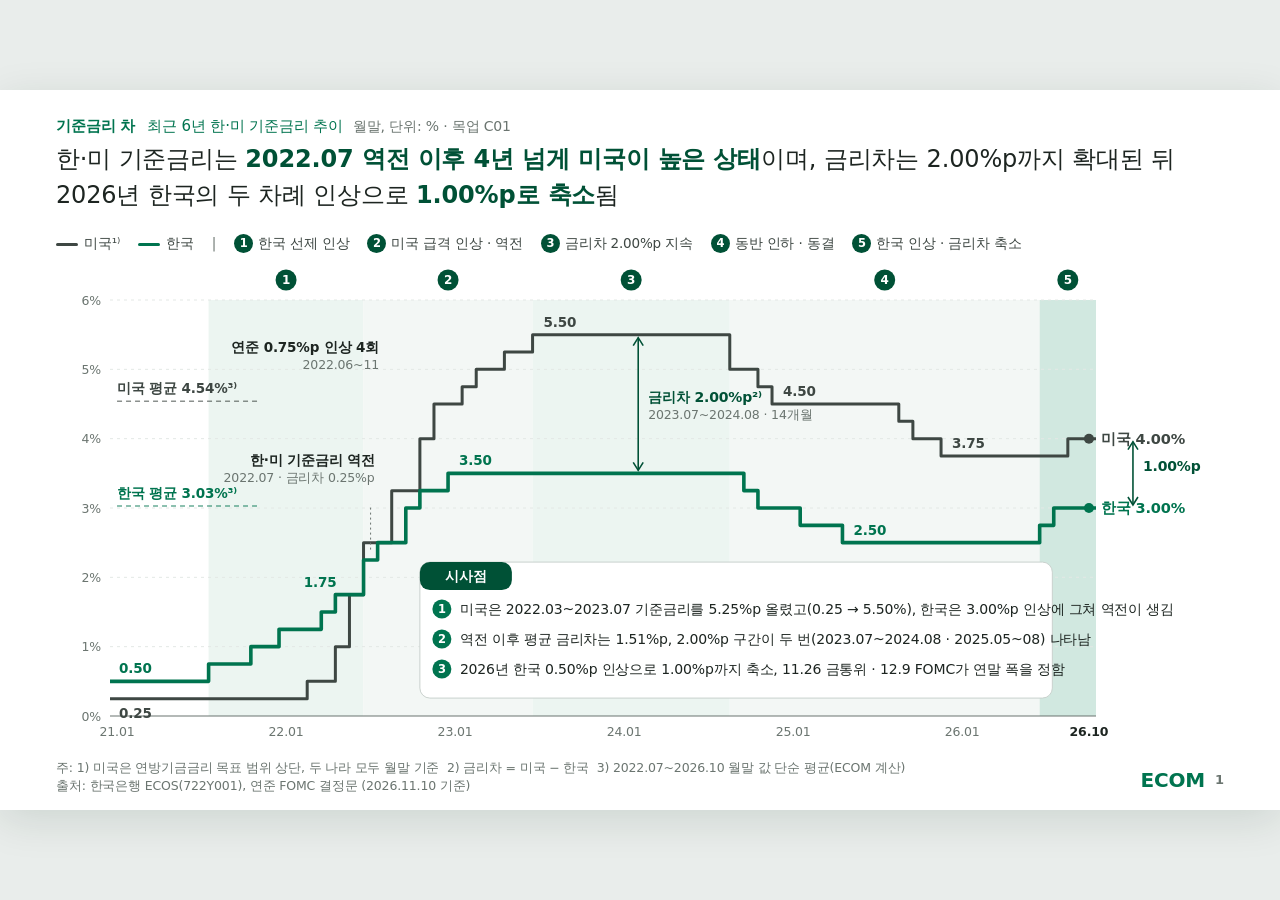
